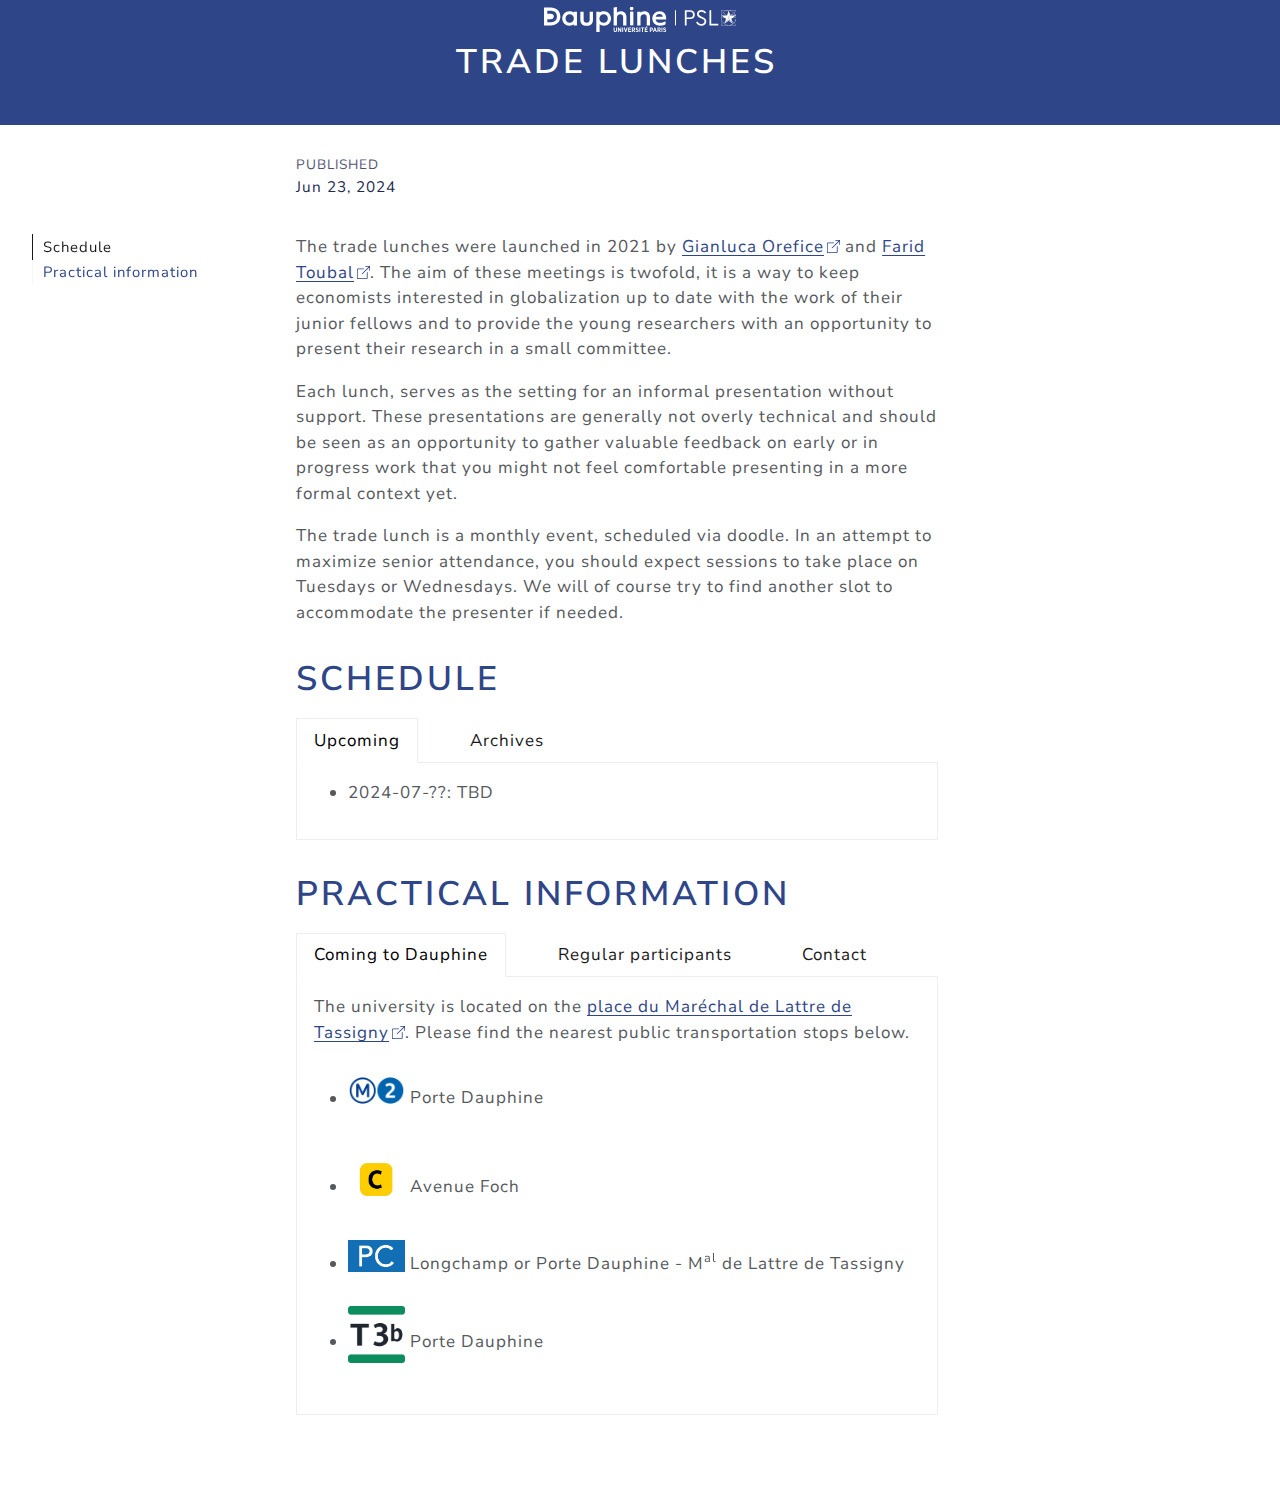
==== index.html @ a53ebeca "Built site for gh-pages" ====
<!DOCTYPE html>
<html xmlns="http://www.w3.org/1999/xhtml" lang="en" xml:lang="en"><head>

<meta charset="utf-8">
<meta name="generator" content="quarto-1.4.550">

<meta name="viewport" content="width=device-width, initial-scale=1.0, user-scalable=yes">


<title>Trade Lunches</title>
<style>
code{white-space: pre-wrap;}
span.smallcaps{font-variant: small-caps;}
div.columns{display: flex; gap: min(4vw, 1.5em);}
div.column{flex: auto; overflow-x: auto;}
div.hanging-indent{margin-left: 1.5em; text-indent: -1.5em;}
ul.task-list{list-style: none;}
ul.task-list li input[type="checkbox"] {
width: 0.8em;
margin: 0 0.8em 0.2em -1em;  vertical-align: middle;
}
</style>


<script>/*!
 * clipboard.js v2.0.11
 * https://clipboardjs.com/
 *
 * Licensed MIT © Zeno Rocha
 */
!function(t,e){"object"==typeof exports&&"object"==typeof module?module.exports=e():"function"==typeof define&&define.amd?define([],e):"object"==typeof exports?exports.ClipboardJS=e():t.ClipboardJS=e()}(this,function(){return n={686:function(t,e,n){"use strict";n.d(e,{default:function(){return b}});var e=n(279),i=n.n(e),e=n(370),u=n.n(e),e=n(817),r=n.n(e);function c(t){try{return document.execCommand(t)}catch(t){return}}var a=function(t){t=r()(t);return c("cut"),t};function o(t,e){var n,o,t=(n=t,o="rtl"===document.documentElement.getAttribute("dir"),(t=document.createElement("textarea")).style.fontSize="12pt",t.style.border="0",t.style.padding="0",t.style.margin="0",t.style.position="absolute",t.style[o?"right":"left"]="-9999px",o=window.pageYOffset||document.documentElement.scrollTop,t.style.top="".concat(o,"px"),t.setAttribute("readonly",""),t.value=n,t);return e.container.appendChild(t),e=r()(t),c("copy"),t.remove(),e}var f=function(t){var e=1<arguments.length&&void 0!==arguments[1]?arguments[1]:{container:document.body},n="";return"string"==typeof t?n=o(t,e):t instanceof HTMLInputElement&&!["text","search","url","tel","password"].includes(null==t?void 0:t.type)?n=o(t.value,e):(n=r()(t),c("copy")),n};function l(t){return(l="function"==typeof Symbol&&"symbol"==typeof Symbol.iterator?function(t){return typeof t}:function(t){return t&&"function"==typeof Symbol&&t.constructor===Symbol&&t!==Symbol.prototype?"symbol":typeof t})(t)}var s=function(){var t=0<arguments.length&&void 0!==arguments[0]?arguments[0]:{},e=t.action,n=void 0===e?"copy":e,o=t.container,e=t.target,t=t.text;if("copy"!==n&&"cut"!==n)throw new Error('Invalid "action" value, use either "copy" or "cut"');if(void 0!==e){if(!e||"object"!==l(e)||1!==e.nodeType)throw new Error('Invalid "target" value, use a valid Element');if("copy"===n&&e.hasAttribute("disabled"))throw new Error('Invalid "target" attribute. Please use "readonly" instead of "disabled" attribute');if("cut"===n&&(e.hasAttribute("readonly")||e.hasAttribute("disabled")))throw new Error('Invalid "target" attribute. You can\'t cut text from elements with "readonly" or "disabled" attributes')}return t?f(t,{container:o}):e?"cut"===n?a(e):f(e,{container:o}):void 0};function p(t){return(p="function"==typeof Symbol&&"symbol"==typeof Symbol.iterator?function(t){return typeof t}:function(t){return t&&"function"==typeof Symbol&&t.constructor===Symbol&&t!==Symbol.prototype?"symbol":typeof t})(t)}function d(t,e){for(var n=0;n<e.length;n++){var o=e[n];o.enumerable=o.enumerable||!1,o.configurable=!0,"value"in o&&(o.writable=!0),Object.defineProperty(t,o.key,o)}}function y(t,e){return(y=Object.setPrototypeOf||function(t,e){return t.__proto__=e,t})(t,e)}function h(n){var o=function(){if("undefined"==typeof Reflect||!Reflect.construct)return!1;if(Reflect.construct.sham)return!1;if("function"==typeof Proxy)return!0;try{return Date.prototype.toString.call(Reflect.construct(Date,[],function(){})),!0}catch(t){return!1}}();return function(){var t,e=v(n);return t=o?(t=v(this).constructor,Reflect.construct(e,arguments,t)):e.apply(this,arguments),e=this,!(t=t)||"object"!==p(t)&&"function"!=typeof t?function(t){if(void 0!==t)return t;throw new ReferenceError("this hasn't been initialised - super() hasn't been called")}(e):t}}function v(t){return(v=Object.setPrototypeOf?Object.getPrototypeOf:function(t){return t.__proto__||Object.getPrototypeOf(t)})(t)}function m(t,e){t="data-clipboard-".concat(t);if(e.hasAttribute(t))return e.getAttribute(t)}var b=function(){!function(t,e){if("function"!=typeof e&&null!==e)throw new TypeError("Super expression must either be null or a function");t.prototype=Object.create(e&&e.prototype,{constructor:{value:t,writable:!0,configurable:!0}}),e&&y(t,e)}(r,i());var t,e,n,o=h(r);function r(t,e){var n;return function(t){if(!(t instanceof r))throw new TypeError("Cannot call a class as a function")}(this),(n=o.call(this)).resolveOptions(e),n.listenClick(t),n}return t=r,n=[{key:"copy",value:function(t){var e=1<arguments.length&&void 0!==arguments[1]?arguments[1]:{container:document.body};return f(t,e)}},{key:"cut",value:function(t){return a(t)}},{key:"isSupported",value:function(){var t=0<arguments.length&&void 0!==arguments[0]?arguments[0]:["copy","cut"],t="string"==typeof t?[t]:t,e=!!document.queryCommandSupported;return t.forEach(function(t){e=e&&!!document.queryCommandSupported(t)}),e}}],(e=[{key:"resolveOptions",value:function(){var t=0<arguments.length&&void 0!==arguments[0]?arguments[0]:{};this.action="function"==typeof t.action?t.action:this.defaultAction,this.target="function"==typeof t.target?t.target:this.defaultTarget,this.text="function"==typeof t.text?t.text:this.defaultText,this.container="object"===p(t.container)?t.container:document.body}},{key:"listenClick",value:function(t){var e=this;this.listener=u()(t,"click",function(t){return e.onClick(t)})}},{key:"onClick",value:function(t){var e=t.delegateTarget||t.currentTarget,n=this.action(e)||"copy",t=s({action:n,container:this.container,target:this.target(e),text:this.text(e)});this.emit(t?"success":"error",{action:n,text:t,trigger:e,clearSelection:function(){e&&e.focus(),window.getSelection().removeAllRanges()}})}},{key:"defaultAction",value:function(t){return m("action",t)}},{key:"defaultTarget",value:function(t){t=m("target",t);if(t)return document.querySelector(t)}},{key:"defaultText",value:function(t){return m("text",t)}},{key:"destroy",value:function(){this.listener.destroy()}}])&&d(t.prototype,e),n&&d(t,n),r}()},828:function(t){var e;"undefined"==typeof Element||Element.prototype.matches||((e=Element.prototype).matches=e.matchesSelector||e.mozMatchesSelector||e.msMatchesSelector||e.oMatchesSelector||e.webkitMatchesSelector),t.exports=function(t,e){for(;t&&9!==t.nodeType;){if("function"==typeof t.matches&&t.matches(e))return t;t=t.parentNode}}},438:function(t,e,n){var u=n(828);function i(t,e,n,o,r){var i=function(e,n,t,o){return function(t){t.delegateTarget=u(t.target,n),t.delegateTarget&&o.call(e,t)}}.apply(this,arguments);return t.addEventListener(n,i,r),{destroy:function(){t.removeEventListener(n,i,r)}}}t.exports=function(t,e,n,o,r){return"function"==typeof t.addEventListener?i.apply(null,arguments):"function"==typeof n?i.bind(null,document).apply(null,arguments):("string"==typeof t&&(t=document.querySelectorAll(t)),Array.prototype.map.call(t,function(t){return i(t,e,n,o,r)}))}},879:function(t,n){n.node=function(t){return void 0!==t&&t instanceof HTMLElement&&1===t.nodeType},n.nodeList=function(t){var e=Object.prototype.toString.call(t);return void 0!==t&&("[object NodeList]"===e||"[object HTMLCollection]"===e)&&"length"in t&&(0===t.length||n.node(t[0]))},n.string=function(t){return"string"==typeof t||t instanceof String},n.fn=function(t){return"[object Function]"===Object.prototype.toString.call(t)}},370:function(t,e,n){var f=n(879),l=n(438);t.exports=function(t,e,n){if(!t&&!e&&!n)throw new Error("Missing required arguments");if(!f.string(e))throw new TypeError("Second argument must be a String");if(!f.fn(n))throw new TypeError("Third argument must be a Function");if(f.node(t))return c=e,a=n,(u=t).addEventListener(c,a),{destroy:function(){u.removeEventListener(c,a)}};if(f.nodeList(t))return o=t,r=e,i=n,Array.prototype.forEach.call(o,function(t){t.addEventListener(r,i)}),{destroy:function(){Array.prototype.forEach.call(o,function(t){t.removeEventListener(r,i)})}};if(f.string(t))return t=t,e=e,n=n,l(document.body,t,e,n);throw new TypeError("First argument must be a String, HTMLElement, HTMLCollection, or NodeList");var o,r,i,u,c,a}},817:function(t){t.exports=function(t){var e,n="SELECT"===t.nodeName?(t.focus(),t.value):"INPUT"===t.nodeName||"TEXTAREA"===t.nodeName?((e=t.hasAttribute("readonly"))||t.setAttribute("readonly",""),t.select(),t.setSelectionRange(0,t.value.length),e||t.removeAttribute("readonly"),t.value):(t.hasAttribute("contenteditable")&&t.focus(),n=window.getSelection(),(e=document.createRange()).selectNodeContents(t),n.removeAllRanges(),n.addRange(e),n.toString());return n}},279:function(t){function e(){}e.prototype={on:function(t,e,n){var o=this.e||(this.e={});return(o[t]||(o[t]=[])).push({fn:e,ctx:n}),this},once:function(t,e,n){var o=this;function r(){o.off(t,r),e.apply(n,arguments)}return r._=e,this.on(t,r,n)},emit:function(t){for(var e=[].slice.call(arguments,1),n=((this.e||(this.e={}))[t]||[]).slice(),o=0,r=n.length;o<r;o++)n[o].fn.apply(n[o].ctx,e);return this},off:function(t,e){var n=this.e||(this.e={}),o=n[t],r=[];if(o&&e)for(var i=0,u=o.length;i<u;i++)o[i].fn!==e&&o[i].fn._!==e&&r.push(o[i]);return r.length?n[t]=r:delete n[t],this}},t.exports=e,t.exports.TinyEmitter=e}},r={},o.n=function(t){var e=t&&t.__esModule?function(){return t.default}:function(){return t};return o.d(e,{a:e}),e},o.d=function(t,e){for(var n in e)o.o(e,n)&&!o.o(t,n)&&Object.defineProperty(t,n,{enumerable:!0,get:e[n]})},o.o=function(t,e){return Object.prototype.hasOwnProperty.call(t,e)},o(686).default;function o(t){if(r[t])return r[t].exports;var e=r[t]={exports:{}};return n[t](e,e.exports,o),e.exports}var n,r});</script>
<script>const sectionChanged = new CustomEvent("quarto-sectionChanged", {
  detail: {},
  bubbles: true,
  cancelable: false,
  composed: false,
});

const layoutMarginEls = () => {
  // Find any conflicting margin elements and add margins to the
  // top to prevent overlap
  const marginChildren = window.document.querySelectorAll(
    ".column-margin.column-container > *, .margin-caption, .aside"
  );

  let lastBottom = 0;
  for (const marginChild of marginChildren) {
    if (marginChild.offsetParent !== null) {
      // clear the top margin so we recompute it
      marginChild.style.marginTop = null;
      const top = marginChild.getBoundingClientRect().top + window.scrollY;
      if (top < lastBottom) {
        const marginChildStyle = window.getComputedStyle(marginChild);
        const marginBottom = parseFloat(marginChildStyle["marginBottom"]);
        const margin = lastBottom - top + marginBottom;
        marginChild.style.marginTop = `${margin}px`;
      }
      const styles = window.getComputedStyle(marginChild);
      const marginTop = parseFloat(styles["marginTop"]);
      lastBottom = top + marginChild.getBoundingClientRect().height + marginTop;
    }
  }
};

window.document.addEventListener("DOMContentLoaded", function (_event) {
  // Recompute the position of margin elements anytime the body size changes
  if (window.ResizeObserver) {
    const resizeObserver = new window.ResizeObserver(
      throttle(() => {
        layoutMarginEls();
        if (
          window.document.body.getBoundingClientRect().width < 990 &&
          isReaderMode()
        ) {
          quartoToggleReader();
        }
      }, 50)
    );
    resizeObserver.observe(window.document.body);
  }

  const tocEl = window.document.querySelector('nav.toc-active[role="doc-toc"]');
  const sidebarEl = window.document.getElementById("quarto-sidebar");
  const leftTocEl = window.document.getElementById("quarto-sidebar-toc-left");
  const marginSidebarEl = window.document.getElementById(
    "quarto-margin-sidebar"
  );
  // function to determine whether the element has a previous sibling that is active
  const prevSiblingIsActiveLink = (el) => {
    const sibling = el.previousElementSibling;
    if (sibling && sibling.tagName === "A") {
      return sibling.classList.contains("active");
    } else {
      return false;
    }
  };

  // fire slideEnter for bootstrap tab activations (for htmlwidget resize behavior)
  function fireSlideEnter(e) {
    const event = window.document.createEvent("Event");
    event.initEvent("slideenter", true, true);
    window.document.dispatchEvent(event);
  }
  const tabs = window.document.querySelectorAll('a[data-bs-toggle="tab"]');
  tabs.forEach((tab) => {
    tab.addEventListener("shown.bs.tab", fireSlideEnter);
  });

  // fire slideEnter for tabby tab activations (for htmlwidget resize behavior)
  document.addEventListener("tabby", fireSlideEnter, false);

  // Track scrolling and mark TOC links as active
  // get table of contents and sidebar (bail if we don't have at least one)
  const tocLinks = tocEl
    ? [...tocEl.querySelectorAll("a[data-scroll-target]")]
    : [];
  const makeActive = (link) => tocLinks[link].classList.add("active");
  const removeActive = (link) => tocLinks[link].classList.remove("active");
  const removeAllActive = () =>
    [...Array(tocLinks.length).keys()].forEach((link) => removeActive(link));

  // activate the anchor for a section associated with this TOC entry
  tocLinks.forEach((link) => {
    link.addEventListener("click", () => {
      if (link.href.indexOf("#") !== -1) {
        const anchor = link.href.split("#")[1];
        const heading = window.document.querySelector(
          `[data-anchor-id=${anchor}]`
        );
        if (heading) {
          // Add the class
          heading.classList.add("reveal-anchorjs-link");

          // function to show the anchor
          const handleMouseout = () => {
            heading.classList.remove("reveal-anchorjs-link");
            heading.removeEventListener("mouseout", handleMouseout);
          };

          // add a function to clear the anchor when the user mouses out of it
          heading.addEventListener("mouseout", handleMouseout);
        }
      }
    });
  });

  const sections = tocLinks.map((link) => {
    const target = link.getAttribute("data-scroll-target");
    if (target.startsWith("#")) {
      return window.document.getElementById(decodeURI(`${target.slice(1)}`));
    } else {
      return window.document.querySelector(decodeURI(`${target}`));
    }
  });

  const sectionMargin = 200;
  let currentActive = 0;
  // track whether we've initialized state the first time
  let init = false;

  const updateActiveLink = () => {
    // The index from bottom to top (e.g. reversed list)
    let sectionIndex = -1;
    if (
      window.innerHeight + window.pageYOffset >=
      window.document.body.offsetHeight
    ) {
      sectionIndex = 0;
    } else {
      sectionIndex = [...sections].reverse().findIndex((section) => {
        if (section) {
          return window.pageYOffset >= section.offsetTop - sectionMargin;
        } else {
          return false;
        }
      });
    }
    if (sectionIndex > -1) {
      const current = sections.length - sectionIndex - 1;
      if (current !== currentActive) {
        removeAllActive();
        currentActive = current;
        makeActive(current);
        if (init) {
          window.dispatchEvent(sectionChanged);
        }
        init = true;
      }
    }
  };

  const inHiddenRegion = (top, bottom, hiddenRegions) => {
    for (const region of hiddenRegions) {
      if (top <= region.bottom && bottom >= region.top) {
        return true;
      }
    }
    return false;
  };

  const categorySelector = "header.quarto-title-block .quarto-category";
  const activateCategories = (href) => {
    // Find any categories
    // Surround them with a link pointing back to:
    // #category=Authoring
    try {
      const categoryEls = window.document.querySelectorAll(categorySelector);
      for (const categoryEl of categoryEls) {
        const categoryText = categoryEl.textContent;
        if (categoryText) {
          const link = `${href}#category=${encodeURIComponent(categoryText)}`;
          const linkEl = window.document.createElement("a");
          linkEl.setAttribute("href", link);
          for (const child of categoryEl.childNodes) {
            linkEl.append(child);
          }
          categoryEl.appendChild(linkEl);
        }
      }
    } catch {
      // Ignore errors
    }
  };
  function hasTitleCategories() {
    return window.document.querySelector(categorySelector) !== null;
  }

  function offsetRelativeUrl(url) {
    const offset = getMeta("quarto:offset");
    return offset ? offset + url : url;
  }

  function offsetAbsoluteUrl(url) {
    const offset = getMeta("quarto:offset");
    const baseUrl = new URL(offset, window.location);

    const projRelativeUrl = url.replace(baseUrl, "");
    if (projRelativeUrl.startsWith("/")) {
      return projRelativeUrl;
    } else {
      return "/" + projRelativeUrl;
    }
  }

  // read a meta tag value
  function getMeta(metaName) {
    const metas = window.document.getElementsByTagName("meta");
    for (let i = 0; i < metas.length; i++) {
      if (metas[i].getAttribute("name") === metaName) {
        return metas[i].getAttribute("content");
      }
    }
    return "";
  }

  async function findAndActivateCategories() {
    const currentPagePath = offsetAbsoluteUrl(window.location.href);
    const response = await fetch(offsetRelativeUrl("listings.json"));
    if (response.status == 200) {
      return response.json().then(function (listingPaths) {
        const listingHrefs = [];
        for (const listingPath of listingPaths) {
          const pathWithoutLeadingSlash = listingPath.listing.substring(1);
          for (const item of listingPath.items) {
            if (
              item === currentPagePath ||
              item === currentPagePath + "index.html"
            ) {
              // Resolve this path against the offset to be sure
              // we already are using the correct path to the listing
              // (this adjusts the listing urls to be rooted against
              // whatever root the page is actually running against)
              const relative = offsetRelativeUrl(pathWithoutLeadingSlash);
              const baseUrl = window.location;
              const resolvedPath = new URL(relative, baseUrl);
              listingHrefs.push(resolvedPath.pathname);
              break;
            }
          }
        }

        // Look up the tree for a nearby linting and use that if we find one
        const nearestListing = findNearestParentListing(
          offsetAbsoluteUrl(window.location.pathname),
          listingHrefs
        );
        if (nearestListing) {
          activateCategories(nearestListing);
        } else {
          // See if the referrer is a listing page for this item
          const referredRelativePath = offsetAbsoluteUrl(document.referrer);
          const referrerListing = listingHrefs.find((listingHref) => {
            const isListingReferrer =
              listingHref === referredRelativePath ||
              listingHref === referredRelativePath + "index.html";
            return isListingReferrer;
          });

          if (referrerListing) {
            // Try to use the referrer if possible
            activateCategories(referrerListing);
          } else if (listingHrefs.length > 0) {
            // Otherwise, just fall back to the first listing
            activateCategories(listingHrefs[0]);
          }
        }
      });
    }
  }
  if (hasTitleCategories()) {
    findAndActivateCategories();
  }

  const findNearestParentListing = (href, listingHrefs) => {
    if (!href || !listingHrefs) {
      return undefined;
    }
    // Look up the tree for a nearby linting and use that if we find one
    const relativeParts = href.substring(1).split("/");
    while (relativeParts.length > 0) {
      const path = relativeParts.join("/");
      for (const listingHref of listingHrefs) {
        if (listingHref.startsWith(path)) {
          return listingHref;
        }
      }
      relativeParts.pop();
    }

    return undefined;
  };

  const manageSidebarVisiblity = (el, placeholderDescriptor) => {
    let isVisible = true;
    let elRect;

    return (hiddenRegions) => {
      if (el === null) {
        return;
      }

      // Find the last element of the TOC
      const lastChildEl = el.lastElementChild;

      if (lastChildEl) {
        // Converts the sidebar to a menu
        const convertToMenu = () => {
          for (const child of el.children) {
            child.style.opacity = 0;
            child.style.overflow = "hidden";
          }

          nexttick(() => {
            const toggleContainer = window.document.createElement("div");
            toggleContainer.style.width = "100%";
            toggleContainer.classList.add("zindex-over-content");
            toggleContainer.classList.add("quarto-sidebar-toggle");
            toggleContainer.classList.add("headroom-target"); // Marks this to be managed by headeroom
            toggleContainer.id = placeholderDescriptor.id;
            toggleContainer.style.position = "fixed";

            const toggleIcon = window.document.createElement("i");
            toggleIcon.classList.add("quarto-sidebar-toggle-icon");
            toggleIcon.classList.add("bi");
            toggleIcon.classList.add("bi-caret-down-fill");

            const toggleTitle = window.document.createElement("div");
            const titleEl = window.document.body.querySelector(
              placeholderDescriptor.titleSelector
            );
            if (titleEl) {
              toggleTitle.append(
                titleEl.textContent || titleEl.innerText,
                toggleIcon
              );
            }
            toggleTitle.classList.add("zindex-over-content");
            toggleTitle.classList.add("quarto-sidebar-toggle-title");
            toggleContainer.append(toggleTitle);

            const toggleContents = window.document.createElement("div");
            toggleContents.classList = el.classList;
            toggleContents.classList.add("zindex-over-content");
            toggleContents.classList.add("quarto-sidebar-toggle-contents");
            for (const child of el.children) {
              if (child.id === "toc-title") {
                continue;
              }

              const clone = child.cloneNode(true);
              clone.style.opacity = 1;
              clone.style.display = null;
              toggleContents.append(clone);
            }
            toggleContents.style.height = "0px";
            const positionToggle = () => {
              // position the element (top left of parent, same width as parent)
              if (!elRect) {
                elRect = el.getBoundingClientRect();
              }
              toggleContainer.style.left = `${elRect.left}px`;
              toggleContainer.style.top = `${elRect.top}px`;
              toggleContainer.style.width = `${elRect.width}px`;
            };
            positionToggle();

            toggleContainer.append(toggleContents);
            el.parentElement.prepend(toggleContainer);

            // Process clicks
            let tocShowing = false;
            // Allow the caller to control whether this is dismissed
            // when it is clicked (e.g. sidebar navigation supports
            // opening and closing the nav tree, so don't dismiss on click)
            const clickEl = placeholderDescriptor.dismissOnClick
              ? toggleContainer
              : toggleTitle;

            const closeToggle = () => {
              if (tocShowing) {
                toggleContainer.classList.remove("expanded");
                toggleContents.style.height = "0px";
                tocShowing = false;
              }
            };

            // Get rid of any expanded toggle if the user scrolls
            window.document.addEventListener(
              "scroll",
              throttle(() => {
                closeToggle();
              }, 50)
            );

            // Handle positioning of the toggle
            window.addEventListener(
              "resize",
              throttle(() => {
                elRect = undefined;
                positionToggle();
              }, 50)
            );

            window.addEventListener("quarto-hrChanged", () => {
              elRect = undefined;
            });

            // Process the click
            clickEl.onclick = () => {
              if (!tocShowing) {
                toggleContainer.classList.add("expanded");
                toggleContents.style.height = null;
                tocShowing = true;
              } else {
                closeToggle();
              }
            };
          });
        };

        // Converts a sidebar from a menu back to a sidebar
        const convertToSidebar = () => {
          for (const child of el.children) {
            child.style.opacity = 1;
            child.style.overflow = null;
          }

          const placeholderEl = window.document.getElementById(
            placeholderDescriptor.id
          );
          if (placeholderEl) {
            placeholderEl.remove();
          }

          el.classList.remove("rollup");
        };

        if (isReaderMode()) {
          convertToMenu();
          isVisible = false;
        } else {
          // Find the top and bottom o the element that is being managed
          const elTop = el.offsetTop;
          const elBottom =
            elTop + lastChildEl.offsetTop + lastChildEl.offsetHeight;

          if (!isVisible) {
            // If the element is current not visible reveal if there are
            // no conflicts with overlay regions
            if (!inHiddenRegion(elTop, elBottom, hiddenRegions)) {
              convertToSidebar();
              isVisible = true;
            }
          } else {
            // If the element is visible, hide it if it conflicts with overlay regions
            // and insert a placeholder toggle (or if we're in reader mode)
            if (inHiddenRegion(elTop, elBottom, hiddenRegions)) {
              convertToMenu();
              isVisible = false;
            }
          }
        }
      }
    };
  };

  const tabEls = document.querySelectorAll('a[data-bs-toggle="tab"]');
  for (const tabEl of tabEls) {
    const id = tabEl.getAttribute("data-bs-target");
    if (id) {
      const columnEl = document.querySelector(
        `${id} .column-margin, .tabset-margin-content`
      );
      if (columnEl)
        tabEl.addEventListener("shown.bs.tab", function (event) {
          const el = event.srcElement;
          if (el) {
            const visibleCls = `${el.id}-margin-content`;
            // walk up until we find a parent tabset
            let panelTabsetEl = el.parentElement;
            while (panelTabsetEl) {
              if (panelTabsetEl.classList.contains("panel-tabset")) {
                break;
              }
              panelTabsetEl = panelTabsetEl.parentElement;
            }

            if (panelTabsetEl) {
              const prevSib = panelTabsetEl.previousElementSibling;
              if (
                prevSib &&
                prevSib.classList.contains("tabset-margin-container")
              ) {
                const childNodes = prevSib.querySelectorAll(
                  ".tabset-margin-content"
                );
                for (const childEl of childNodes) {
                  if (childEl.classList.contains(visibleCls)) {
                    childEl.classList.remove("collapse");
                  } else {
                    childEl.classList.add("collapse");
                  }
                }
              }
            }
          }

          layoutMarginEls();
        });
    }
  }

  // Manage the visibility of the toc and the sidebar
  const marginScrollVisibility = manageSidebarVisiblity(marginSidebarEl, {
    id: "quarto-toc-toggle",
    titleSelector: "#toc-title",
    dismissOnClick: true,
  });
  const sidebarScrollVisiblity = manageSidebarVisiblity(sidebarEl, {
    id: "quarto-sidebarnav-toggle",
    titleSelector: ".title",
    dismissOnClick: false,
  });
  let tocLeftScrollVisibility;
  if (leftTocEl) {
    tocLeftScrollVisibility = manageSidebarVisiblity(leftTocEl, {
      id: "quarto-lefttoc-toggle",
      titleSelector: "#toc-title",
      dismissOnClick: true,
    });
  }

  // Find the first element that uses formatting in special columns
  const conflictingEls = window.document.body.querySelectorAll(
    '[class^="column-"], [class*=" column-"], aside, [class*="margin-caption"], [class*=" margin-caption"], [class*="margin-ref"], [class*=" margin-ref"]'
  );

  // Filter all the possibly conflicting elements into ones
  // the do conflict on the left or ride side
  const arrConflictingEls = Array.from(conflictingEls);
  const leftSideConflictEls = arrConflictingEls.filter((el) => {
    if (el.tagName === "ASIDE") {
      return false;
    }
    return Array.from(el.classList).find((className) => {
      return (
        className !== "column-body" &&
        className.startsWith("column-") &&
        !className.endsWith("right") &&
        !className.endsWith("container") &&
        className !== "column-margin"
      );
    });
  });
  const rightSideConflictEls = arrConflictingEls.filter((el) => {
    if (el.tagName === "ASIDE") {
      return true;
    }

    const hasMarginCaption = Array.from(el.classList).find((className) => {
      return className == "margin-caption";
    });
    if (hasMarginCaption) {
      return true;
    }

    return Array.from(el.classList).find((className) => {
      return (
        className !== "column-body" &&
        !className.endsWith("container") &&
        className.startsWith("column-") &&
        !className.endsWith("left")
      );
    });
  });

  const kOverlapPaddingSize = 10;
  function toRegions(els) {
    return els.map((el) => {
      const boundRect = el.getBoundingClientRect();
      const top =
        boundRect.top +
        document.documentElement.scrollTop -
        kOverlapPaddingSize;
      return {
        top,
        bottom: top + el.scrollHeight + 2 * kOverlapPaddingSize,
      };
    });
  }

  let hasObserved = false;
  const visibleItemObserver = (els) => {
    let visibleElements = [...els];
    const intersectionObserver = new IntersectionObserver(
      (entries, _observer) => {
        entries.forEach((entry) => {
          if (entry.isIntersecting) {
            if (visibleElements.indexOf(entry.target) === -1) {
              visibleElements.push(entry.target);
            }
          } else {
            visibleElements = visibleElements.filter((visibleEntry) => {
              return visibleEntry !== entry;
            });
          }
        });

        if (!hasObserved) {
          hideOverlappedSidebars();
        }
        hasObserved = true;
      },
      {}
    );
    els.forEach((el) => {
      intersectionObserver.observe(el);
    });

    return {
      getVisibleEntries: () => {
        return visibleElements;
      },
    };
  };

  const rightElementObserver = visibleItemObserver(rightSideConflictEls);
  const leftElementObserver = visibleItemObserver(leftSideConflictEls);

  const hideOverlappedSidebars = () => {
    marginScrollVisibility(toRegions(rightElementObserver.getVisibleEntries()));
    sidebarScrollVisiblity(toRegions(leftElementObserver.getVisibleEntries()));
    if (tocLeftScrollVisibility) {
      tocLeftScrollVisibility(
        toRegions(leftElementObserver.getVisibleEntries())
      );
    }
  };

  window.quartoToggleReader = () => {
    // Applies a slow class (or removes it)
    // to update the transition speed
    const slowTransition = (slow) => {
      const manageTransition = (id, slow) => {
        const el = document.getElementById(id);
        if (el) {
          if (slow) {
            el.classList.add("slow");
          } else {
            el.classList.remove("slow");
          }
        }
      };

      manageTransition("TOC", slow);
      manageTransition("quarto-sidebar", slow);
    };
    const readerMode = !isReaderMode();
    setReaderModeValue(readerMode);

    // If we're entering reader mode, slow the transition
    if (readerMode) {
      slowTransition(readerMode);
    }
    highlightReaderToggle(readerMode);
    hideOverlappedSidebars();

    // If we're exiting reader mode, restore the non-slow transition
    if (!readerMode) {
      slowTransition(!readerMode);
    }
  };

  const highlightReaderToggle = (readerMode) => {
    const els = document.querySelectorAll(".quarto-reader-toggle");
    if (els) {
      els.forEach((el) => {
        if (readerMode) {
          el.classList.add("reader");
        } else {
          el.classList.remove("reader");
        }
      });
    }
  };

  const setReaderModeValue = (val) => {
    if (window.location.protocol !== "file:") {
      window.localStorage.setItem("quarto-reader-mode", val);
    } else {
      localReaderMode = val;
    }
  };

  const isReaderMode = () => {
    if (window.location.protocol !== "file:") {
      return window.localStorage.getItem("quarto-reader-mode") === "true";
    } else {
      return localReaderMode;
    }
  };
  let localReaderMode = null;

  const tocOpenDepthStr = tocEl?.getAttribute("data-toc-expanded");
  const tocOpenDepth = tocOpenDepthStr ? Number(tocOpenDepthStr) : 1;

  // Walk the TOC and collapse/expand nodes
  // Nodes are expanded if:
  // - they are top level
  // - they have children that are 'active' links
  // - they are directly below an link that is 'active'
  const walk = (el, depth) => {
    // Tick depth when we enter a UL
    if (el.tagName === "UL") {
      depth = depth + 1;
    }

    // It this is active link
    let isActiveNode = false;
    if (el.tagName === "A" && el.classList.contains("active")) {
      isActiveNode = true;
    }

    // See if there is an active child to this element
    let hasActiveChild = false;
    for (child of el.children) {
      hasActiveChild = walk(child, depth) || hasActiveChild;
    }

    // Process the collapse state if this is an UL
    if (el.tagName === "UL") {
      if (tocOpenDepth === -1 && depth > 1) {
        el.classList.add("collapse");
      } else if (
        depth <= tocOpenDepth ||
        hasActiveChild ||
        prevSiblingIsActiveLink(el)
      ) {
        el.classList.remove("collapse");
      } else {
        el.classList.add("collapse");
      }

      // untick depth when we leave a UL
      depth = depth - 1;
    }
    return hasActiveChild || isActiveNode;
  };

  // walk the TOC and expand / collapse any items that should be shown

  if (tocEl) {
    walk(tocEl, 0);
    updateActiveLink();
  }

  // Throttle the scroll event and walk peridiocally
  window.document.addEventListener(
    "scroll",
    throttle(() => {
      if (tocEl) {
        updateActiveLink();
        walk(tocEl, 0);
      }
      if (!isReaderMode()) {
        hideOverlappedSidebars();
      }
    }, 5)
  );
  window.addEventListener(
    "resize",
    throttle(() => {
      if (!isReaderMode()) {
        hideOverlappedSidebars();
      }
    }, 10)
  );
  hideOverlappedSidebars();
  highlightReaderToggle(isReaderMode());
});

// grouped tabsets
window.addEventListener("pageshow", (_event) => {
  function getTabSettings() {
    const data = localStorage.getItem("quarto-persistent-tabsets-data");
    if (!data) {
      localStorage.setItem("quarto-persistent-tabsets-data", "{}");
      return {};
    }
    if (data) {
      return JSON.parse(data);
    }
  }

  function setTabSettings(data) {
    localStorage.setItem(
      "quarto-persistent-tabsets-data",
      JSON.stringify(data)
    );
  }

  function setTabState(groupName, groupValue) {
    const data = getTabSettings();
    data[groupName] = groupValue;
    setTabSettings(data);
  }

  function toggleTab(tab, active) {
    const tabPanelId = tab.getAttribute("aria-controls");
    const tabPanel = document.getElementById(tabPanelId);
    if (active) {
      tab.classList.add("active");
      tabPanel.classList.add("active");
    } else {
      tab.classList.remove("active");
      tabPanel.classList.remove("active");
    }
  }

  function toggleAll(selectedGroup, selectorsToSync) {
    for (const [thisGroup, tabs] of Object.entries(selectorsToSync)) {
      const active = selectedGroup === thisGroup;
      for (const tab of tabs) {
        toggleTab(tab, active);
      }
    }
  }

  function findSelectorsToSyncByLanguage() {
    const result = {};
    const tabs = Array.from(
      document.querySelectorAll(`div[data-group] a[id^='tabset-']`)
    );
    for (const item of tabs) {
      const div = item.parentElement.parentElement.parentElement;
      const group = div.getAttribute("data-group");
      if (!result[group]) {
        result[group] = {};
      }
      const selectorsToSync = result[group];
      const value = item.innerHTML;
      if (!selectorsToSync[value]) {
        selectorsToSync[value] = [];
      }
      selectorsToSync[value].push(item);
    }
    return result;
  }

  function setupSelectorSync() {
    const selectorsToSync = findSelectorsToSyncByLanguage();
    Object.entries(selectorsToSync).forEach(([group, tabSetsByValue]) => {
      Object.entries(tabSetsByValue).forEach(([value, items]) => {
        items.forEach((item) => {
          item.addEventListener("click", (_event) => {
            setTabState(group, value);
            toggleAll(value, selectorsToSync[group]);
          });
        });
      });
    });
    return selectorsToSync;
  }

  const selectorsToSync = setupSelectorSync();
  for (const [group, selectedName] of Object.entries(getTabSettings())) {
    const selectors = selectorsToSync[group];
    // it's possible that stale state gives us empty selections, so we explicitly check here.
    if (selectors) {
      toggleAll(selectedName, selectors);
    }
  }
});

function throttle(func, wait) {
  let waiting = false;
  return function () {
    if (!waiting) {
      func.apply(this, arguments);
      waiting = true;
      setTimeout(function () {
        waiting = false;
      }, wait);
    }
  };
}

function nexttick(func) {
  return setTimeout(func, 0);
}
</script>
<script>/**
 * @popperjs/core v2.11.7 - MIT License
 */

!function(e,t){"object"==typeof exports&&"undefined"!=typeof module?t(exports):"function"==typeof define&&define.amd?define(["exports"],t):t((e="undefined"!=typeof globalThis?globalThis:e||self).Popper={})}(this,(function(e){"use strict";function t(e){if(null==e)return window;if("[object Window]"!==e.toString()){var t=e.ownerDocument;return t&&t.defaultView||window}return e}function n(e){return e instanceof t(e).Element||e instanceof Element}function r(e){return e instanceof t(e).HTMLElement||e instanceof HTMLElement}function o(e){return"undefined"!=typeof ShadowRoot&&(e instanceof t(e).ShadowRoot||e instanceof ShadowRoot)}var i=Math.max,a=Math.min,s=Math.round;function f(){var e=navigator.userAgentData;return null!=e&&e.brands&&Array.isArray(e.brands)?e.brands.map((function(e){return e.brand+"/"+e.version})).join(" "):navigator.userAgent}function c(){return!/^((?!chrome|android).)*safari/i.test(f())}function p(e,o,i){void 0===o&&(o=!1),void 0===i&&(i=!1);var a=e.getBoundingClientRect(),f=1,p=1;o&&r(e)&&(f=e.offsetWidth>0&&s(a.width)/e.offsetWidth||1,p=e.offsetHeight>0&&s(a.height)/e.offsetHeight||1);var u=(n(e)?t(e):window).visualViewport,l=!c()&&i,d=(a.left+(l&&u?u.offsetLeft:0))/f,h=(a.top+(l&&u?u.offsetTop:0))/p,m=a.width/f,v=a.height/p;return{width:m,height:v,top:h,right:d+m,bottom:h+v,left:d,x:d,y:h}}function u(e){var n=t(e);return{scrollLeft:n.pageXOffset,scrollTop:n.pageYOffset}}function l(e){return e?(e.nodeName||"").toLowerCase():null}function d(e){return((n(e)?e.ownerDocument:e.document)||window.document).documentElement}function h(e){return p(d(e)).left+u(e).scrollLeft}function m(e){return t(e).getComputedStyle(e)}function v(e){var t=m(e),n=t.overflow,r=t.overflowX,o=t.overflowY;return/auto|scroll|overlay|hidden/.test(n+o+r)}function y(e,n,o){void 0===o&&(o=!1);var i,a,f=r(n),c=r(n)&&function(e){var t=e.getBoundingClientRect(),n=s(t.width)/e.offsetWidth||1,r=s(t.height)/e.offsetHeight||1;return 1!==n||1!==r}(n),m=d(n),y=p(e,c,o),g={scrollLeft:0,scrollTop:0},b={x:0,y:0};return(f||!f&&!o)&&(("body"!==l(n)||v(m))&&(g=(i=n)!==t(i)&&r(i)?{scrollLeft:(a=i).scrollLeft,scrollTop:a.scrollTop}:u(i)),r(n)?((b=p(n,!0)).x+=n.clientLeft,b.y+=n.clientTop):m&&(b.x=h(m))),{x:y.left+g.scrollLeft-b.x,y:y.top+g.scrollTop-b.y,width:y.width,height:y.height}}function g(e){var t=p(e),n=e.offsetWidth,r=e.offsetHeight;return Math.abs(t.width-n)<=1&&(n=t.width),Math.abs(t.height-r)<=1&&(r=t.height),{x:e.offsetLeft,y:e.offsetTop,width:n,height:r}}function b(e){return"html"===l(e)?e:e.assignedSlot||e.parentNode||(o(e)?e.host:null)||d(e)}function x(e){return["html","body","#document"].indexOf(l(e))>=0?e.ownerDocument.body:r(e)&&v(e)?e:x(b(e))}function w(e,n){var r;void 0===n&&(n=[]);var o=x(e),i=o===(null==(r=e.ownerDocument)?void 0:r.body),a=t(o),s=i?[a].concat(a.visualViewport||[],v(o)?o:[]):o,f=n.concat(s);return i?f:f.concat(w(b(s)))}function O(e){return["table","td","th"].indexOf(l(e))>=0}function j(e){return r(e)&&"fixed"!==m(e).position?e.offsetParent:null}function E(e){for(var n=t(e),i=j(e);i&&O(i)&&"static"===m(i).position;)i=j(i);return i&&("html"===l(i)||"body"===l(i)&&"static"===m(i).position)?n:i||function(e){var t=/firefox/i.test(f());if(/Trident/i.test(f())&&r(e)&&"fixed"===m(e).position)return null;var n=b(e);for(o(n)&&(n=n.host);r(n)&&["html","body"].indexOf(l(n))<0;){var i=m(n);if("none"!==i.transform||"none"!==i.perspective||"paint"===i.contain||-1!==["transform","perspective"].indexOf(i.willChange)||t&&"filter"===i.willChange||t&&i.filter&&"none"!==i.filter)return n;n=n.parentNode}return null}(e)||n}var D="top",A="bottom",L="right",P="left",M="auto",k=[D,A,L,P],W="start",B="end",H="viewport",T="popper",R=k.reduce((function(e,t){return e.concat([t+"-"+W,t+"-"+B])}),[]),S=[].concat(k,[M]).reduce((function(e,t){return e.concat([t,t+"-"+W,t+"-"+B])}),[]),V=["beforeRead","read","afterRead","beforeMain","main","afterMain","beforeWrite","write","afterWrite"];function q(e){var t=new Map,n=new Set,r=[];function o(e){n.add(e.name),[].concat(e.requires||[],e.requiresIfExists||[]).forEach((function(e){if(!n.has(e)){var r=t.get(e);r&&o(r)}})),r.push(e)}return e.forEach((function(e){t.set(e.name,e)})),e.forEach((function(e){n.has(e.name)||o(e)})),r}function C(e){return e.split("-")[0]}function N(e,t){var n=t.getRootNode&&t.getRootNode();if(e.contains(t))return!0;if(n&&o(n)){var r=t;do{if(r&&e.isSameNode(r))return!0;r=r.parentNode||r.host}while(r)}return!1}function I(e){return Object.assign({},e,{left:e.x,top:e.y,right:e.x+e.width,bottom:e.y+e.height})}function _(e,r,o){return r===H?I(function(e,n){var r=t(e),o=d(e),i=r.visualViewport,a=o.clientWidth,s=o.clientHeight,f=0,p=0;if(i){a=i.width,s=i.height;var u=c();(u||!u&&"fixed"===n)&&(f=i.offsetLeft,p=i.offsetTop)}return{width:a,height:s,x:f+h(e),y:p}}(e,o)):n(r)?function(e,t){var n=p(e,!1,"fixed"===t);return n.top=n.top+e.clientTop,n.left=n.left+e.clientLeft,n.bottom=n.top+e.clientHeight,n.right=n.left+e.clientWidth,n.width=e.clientWidth,n.height=e.clientHeight,n.x=n.left,n.y=n.top,n}(r,o):I(function(e){var t,n=d(e),r=u(e),o=null==(t=e.ownerDocument)?void 0:t.body,a=i(n.scrollWidth,n.clientWidth,o?o.scrollWidth:0,o?o.clientWidth:0),s=i(n.scrollHeight,n.clientHeight,o?o.scrollHeight:0,o?o.clientHeight:0),f=-r.scrollLeft+h(e),c=-r.scrollTop;return"rtl"===m(o||n).direction&&(f+=i(n.clientWidth,o?o.clientWidth:0)-a),{width:a,height:s,x:f,y:c}}(d(e)))}function F(e,t,o,s){var f="clippingParents"===t?function(e){var t=w(b(e)),o=["absolute","fixed"].indexOf(m(e).position)>=0&&r(e)?E(e):e;return n(o)?t.filter((function(e){return n(e)&&N(e,o)&&"body"!==l(e)})):[]}(e):[].concat(t),c=[].concat(f,[o]),p=c[0],u=c.reduce((function(t,n){var r=_(e,n,s);return t.top=i(r.top,t.top),t.right=a(r.right,t.right),t.bottom=a(r.bottom,t.bottom),t.left=i(r.left,t.left),t}),_(e,p,s));return u.width=u.right-u.left,u.height=u.bottom-u.top,u.x=u.left,u.y=u.top,u}function U(e){return e.split("-")[1]}function z(e){return["top","bottom"].indexOf(e)>=0?"x":"y"}function X(e){var t,n=e.reference,r=e.element,o=e.placement,i=o?C(o):null,a=o?U(o):null,s=n.x+n.width/2-r.width/2,f=n.y+n.height/2-r.height/2;switch(i){case D:t={x:s,y:n.y-r.height};break;case A:t={x:s,y:n.y+n.height};break;case L:t={x:n.x+n.width,y:f};break;case P:t={x:n.x-r.width,y:f};break;default:t={x:n.x,y:n.y}}var c=i?z(i):null;if(null!=c){var p="y"===c?"height":"width";switch(a){case W:t[c]=t[c]-(n[p]/2-r[p]/2);break;case B:t[c]=t[c]+(n[p]/2-r[p]/2)}}return t}function Y(e){return Object.assign({},{top:0,right:0,bottom:0,left:0},e)}function G(e,t){return t.reduce((function(t,n){return t[n]=e,t}),{})}function J(e,t){void 0===t&&(t={});var r=t,o=r.placement,i=void 0===o?e.placement:o,a=r.strategy,s=void 0===a?e.strategy:a,f=r.boundary,c=void 0===f?"clippingParents":f,u=r.rootBoundary,l=void 0===u?H:u,h=r.elementContext,m=void 0===h?T:h,v=r.altBoundary,y=void 0!==v&&v,g=r.padding,b=void 0===g?0:g,x=Y("number"!=typeof b?b:G(b,k)),w=m===T?"reference":T,O=e.rects.popper,j=e.elements[y?w:m],E=F(n(j)?j:j.contextElement||d(e.elements.popper),c,l,s),P=p(e.elements.reference),M=X({reference:P,element:O,strategy:"absolute",placement:i}),W=I(Object.assign({},O,M)),B=m===T?W:P,R={top:E.top-B.top+x.top,bottom:B.bottom-E.bottom+x.bottom,left:E.left-B.left+x.left,right:B.right-E.right+x.right},S=e.modifiersData.offset;if(m===T&&S){var V=S[i];Object.keys(R).forEach((function(e){var t=[L,A].indexOf(e)>=0?1:-1,n=[D,A].indexOf(e)>=0?"y":"x";R[e]+=V[n]*t}))}return R}var K={placement:"bottom",modifiers:[],strategy:"absolute"};function Q(){for(var e=arguments.length,t=new Array(e),n=0;n<e;n++)t[n]=arguments[n];return!t.some((function(e){return!(e&&"function"==typeof e.getBoundingClientRect)}))}function Z(e){void 0===e&&(e={});var t=e,r=t.defaultModifiers,o=void 0===r?[]:r,i=t.defaultOptions,a=void 0===i?K:i;return function(e,t,r){void 0===r&&(r=a);var i,s,f={placement:"bottom",orderedModifiers:[],options:Object.assign({},K,a),modifiersData:{},elements:{reference:e,popper:t},attributes:{},styles:{}},c=[],p=!1,u={state:f,setOptions:function(r){var i="function"==typeof r?r(f.options):r;l(),f.options=Object.assign({},a,f.options,i),f.scrollParents={reference:n(e)?w(e):e.contextElement?w(e.contextElement):[],popper:w(t)};var s,p,d=function(e){var t=q(e);return V.reduce((function(e,n){return e.concat(t.filter((function(e){return e.phase===n})))}),[])}((s=[].concat(o,f.options.modifiers),p=s.reduce((function(e,t){var n=e[t.name];return e[t.name]=n?Object.assign({},n,t,{options:Object.assign({},n.options,t.options),data:Object.assign({},n.data,t.data)}):t,e}),{}),Object.keys(p).map((function(e){return p[e]}))));return f.orderedModifiers=d.filter((function(e){return e.enabled})),f.orderedModifiers.forEach((function(e){var t=e.name,n=e.options,r=void 0===n?{}:n,o=e.effect;if("function"==typeof o){var i=o({state:f,name:t,instance:u,options:r}),a=function(){};c.push(i||a)}})),u.update()},forceUpdate:function(){if(!p){var e=f.elements,t=e.reference,n=e.popper;if(Q(t,n)){f.rects={reference:y(t,E(n),"fixed"===f.options.strategy),popper:g(n)},f.reset=!1,f.placement=f.options.placement,f.orderedModifiers.forEach((function(e){return f.modifiersData[e.name]=Object.assign({},e.data)}));for(var r=0;r<f.orderedModifiers.length;r++)if(!0!==f.reset){var o=f.orderedModifiers[r],i=o.fn,a=o.options,s=void 0===a?{}:a,c=o.name;"function"==typeof i&&(f=i({state:f,options:s,name:c,instance:u})||f)}else f.reset=!1,r=-1}}},update:(i=function(){return new Promise((function(e){u.forceUpdate(),e(f)}))},function(){return s||(s=new Promise((function(e){Promise.resolve().then((function(){s=void 0,e(i())}))}))),s}),destroy:function(){l(),p=!0}};if(!Q(e,t))return u;function l(){c.forEach((function(e){return e()})),c=[]}return u.setOptions(r).then((function(e){!p&&r.onFirstUpdate&&r.onFirstUpdate(e)})),u}}var $={passive:!0};var ee={name:"eventListeners",enabled:!0,phase:"write",fn:function(){},effect:function(e){var n=e.state,r=e.instance,o=e.options,i=o.scroll,a=void 0===i||i,s=o.resize,f=void 0===s||s,c=t(n.elements.popper),p=[].concat(n.scrollParents.reference,n.scrollParents.popper);return a&&p.forEach((function(e){e.addEventListener("scroll",r.update,$)})),f&&c.addEventListener("resize",r.update,$),function(){a&&p.forEach((function(e){e.removeEventListener("scroll",r.update,$)})),f&&c.removeEventListener("resize",r.update,$)}},data:{}};var te={name:"popperOffsets",enabled:!0,phase:"read",fn:function(e){var t=e.state,n=e.name;t.modifiersData[n]=X({reference:t.rects.reference,element:t.rects.popper,strategy:"absolute",placement:t.placement})},data:{}},ne={top:"auto",right:"auto",bottom:"auto",left:"auto"};function re(e){var n,r=e.popper,o=e.popperRect,i=e.placement,a=e.variation,f=e.offsets,c=e.position,p=e.gpuAcceleration,u=e.adaptive,l=e.roundOffsets,h=e.isFixed,v=f.x,y=void 0===v?0:v,g=f.y,b=void 0===g?0:g,x="function"==typeof l?l({x:y,y:b}):{x:y,y:b};y=x.x,b=x.y;var w=f.hasOwnProperty("x"),O=f.hasOwnProperty("y"),j=P,M=D,k=window;if(u){var W=E(r),H="clientHeight",T="clientWidth";if(W===t(r)&&"static"!==m(W=d(r)).position&&"absolute"===c&&(H="scrollHeight",T="scrollWidth"),W=W,i===D||(i===P||i===L)&&a===B)M=A,b-=(h&&W===k&&k.visualViewport?k.visualViewport.height:W[H])-o.height,b*=p?1:-1;if(i===P||(i===D||i===A)&&a===B)j=L,y-=(h&&W===k&&k.visualViewport?k.visualViewport.width:W[T])-o.width,y*=p?1:-1}var R,S=Object.assign({position:c},u&&ne),V=!0===l?function(e,t){var n=e.x,r=e.y,o=t.devicePixelRatio||1;return{x:s(n*o)/o||0,y:s(r*o)/o||0}}({x:y,y:b},t(r)):{x:y,y:b};return y=V.x,b=V.y,p?Object.assign({},S,((R={})[M]=O?"0":"",R[j]=w?"0":"",R.transform=(k.devicePixelRatio||1)<=1?"translate("+y+"px, "+b+"px)":"translate3d("+y+"px, "+b+"px, 0)",R)):Object.assign({},S,((n={})[M]=O?b+"px":"",n[j]=w?y+"px":"",n.transform="",n))}var oe={name:"computeStyles",enabled:!0,phase:"beforeWrite",fn:function(e){var t=e.state,n=e.options,r=n.gpuAcceleration,o=void 0===r||r,i=n.adaptive,a=void 0===i||i,s=n.roundOffsets,f=void 0===s||s,c={placement:C(t.placement),variation:U(t.placement),popper:t.elements.popper,popperRect:t.rects.popper,gpuAcceleration:o,isFixed:"fixed"===t.options.strategy};null!=t.modifiersData.popperOffsets&&(t.styles.popper=Object.assign({},t.styles.popper,re(Object.assign({},c,{offsets:t.modifiersData.popperOffsets,position:t.options.strategy,adaptive:a,roundOffsets:f})))),null!=t.modifiersData.arrow&&(t.styles.arrow=Object.assign({},t.styles.arrow,re(Object.assign({},c,{offsets:t.modifiersData.arrow,position:"absolute",adaptive:!1,roundOffsets:f})))),t.attributes.popper=Object.assign({},t.attributes.popper,{"data-popper-placement":t.placement})},data:{}};var ie={name:"applyStyles",enabled:!0,phase:"write",fn:function(e){var t=e.state;Object.keys(t.elements).forEach((function(e){var n=t.styles[e]||{},o=t.attributes[e]||{},i=t.elements[e];r(i)&&l(i)&&(Object.assign(i.style,n),Object.keys(o).forEach((function(e){var t=o[e];!1===t?i.removeAttribute(e):i.setAttribute(e,!0===t?"":t)})))}))},effect:function(e){var t=e.state,n={popper:{position:t.options.strategy,left:"0",top:"0",margin:"0"},arrow:{position:"absolute"},reference:{}};return Object.assign(t.elements.popper.style,n.popper),t.styles=n,t.elements.arrow&&Object.assign(t.elements.arrow.style,n.arrow),function(){Object.keys(t.elements).forEach((function(e){var o=t.elements[e],i=t.attributes[e]||{},a=Object.keys(t.styles.hasOwnProperty(e)?t.styles[e]:n[e]).reduce((function(e,t){return e[t]="",e}),{});r(o)&&l(o)&&(Object.assign(o.style,a),Object.keys(i).forEach((function(e){o.removeAttribute(e)})))}))}},requires:["computeStyles"]};var ae={name:"offset",enabled:!0,phase:"main",requires:["popperOffsets"],fn:function(e){var t=e.state,n=e.options,r=e.name,o=n.offset,i=void 0===o?[0,0]:o,a=S.reduce((function(e,n){return e[n]=function(e,t,n){var r=C(e),o=[P,D].indexOf(r)>=0?-1:1,i="function"==typeof n?n(Object.assign({},t,{placement:e})):n,a=i[0],s=i[1];return a=a||0,s=(s||0)*o,[P,L].indexOf(r)>=0?{x:s,y:a}:{x:a,y:s}}(n,t.rects,i),e}),{}),s=a[t.placement],f=s.x,c=s.y;null!=t.modifiersData.popperOffsets&&(t.modifiersData.popperOffsets.x+=f,t.modifiersData.popperOffsets.y+=c),t.modifiersData[r]=a}},se={left:"right",right:"left",bottom:"top",top:"bottom"};function fe(e){return e.replace(/left|right|bottom|top/g,(function(e){return se[e]}))}var ce={start:"end",end:"start"};function pe(e){return e.replace(/start|end/g,(function(e){return ce[e]}))}function ue(e,t){void 0===t&&(t={});var n=t,r=n.placement,o=n.boundary,i=n.rootBoundary,a=n.padding,s=n.flipVariations,f=n.allowedAutoPlacements,c=void 0===f?S:f,p=U(r),u=p?s?R:R.filter((function(e){return U(e)===p})):k,l=u.filter((function(e){return c.indexOf(e)>=0}));0===l.length&&(l=u);var d=l.reduce((function(t,n){return t[n]=J(e,{placement:n,boundary:o,rootBoundary:i,padding:a})[C(n)],t}),{});return Object.keys(d).sort((function(e,t){return d[e]-d[t]}))}var le={name:"flip",enabled:!0,phase:"main",fn:function(e){var t=e.state,n=e.options,r=e.name;if(!t.modifiersData[r]._skip){for(var o=n.mainAxis,i=void 0===o||o,a=n.altAxis,s=void 0===a||a,f=n.fallbackPlacements,c=n.padding,p=n.boundary,u=n.rootBoundary,l=n.altBoundary,d=n.flipVariations,h=void 0===d||d,m=n.allowedAutoPlacements,v=t.options.placement,y=C(v),g=f||(y===v||!h?[fe(v)]:function(e){if(C(e)===M)return[];var t=fe(e);return[pe(e),t,pe(t)]}(v)),b=[v].concat(g).reduce((function(e,n){return e.concat(C(n)===M?ue(t,{placement:n,boundary:p,rootBoundary:u,padding:c,flipVariations:h,allowedAutoPlacements:m}):n)}),[]),x=t.rects.reference,w=t.rects.popper,O=new Map,j=!0,E=b[0],k=0;k<b.length;k++){var B=b[k],H=C(B),T=U(B)===W,R=[D,A].indexOf(H)>=0,S=R?"width":"height",V=J(t,{placement:B,boundary:p,rootBoundary:u,altBoundary:l,padding:c}),q=R?T?L:P:T?A:D;x[S]>w[S]&&(q=fe(q));var N=fe(q),I=[];if(i&&I.push(V[H]<=0),s&&I.push(V[q]<=0,V[N]<=0),I.every((function(e){return e}))){E=B,j=!1;break}O.set(B,I)}if(j)for(var _=function(e){var t=b.find((function(t){var n=O.get(t);if(n)return n.slice(0,e).every((function(e){return e}))}));if(t)return E=t,"break"},F=h?3:1;F>0;F--){if("break"===_(F))break}t.placement!==E&&(t.modifiersData[r]._skip=!0,t.placement=E,t.reset=!0)}},requiresIfExists:["offset"],data:{_skip:!1}};function de(e,t,n){return i(e,a(t,n))}var he={name:"preventOverflow",enabled:!0,phase:"main",fn:function(e){var t=e.state,n=e.options,r=e.name,o=n.mainAxis,s=void 0===o||o,f=n.altAxis,c=void 0!==f&&f,p=n.boundary,u=n.rootBoundary,l=n.altBoundary,d=n.padding,h=n.tether,m=void 0===h||h,v=n.tetherOffset,y=void 0===v?0:v,b=J(t,{boundary:p,rootBoundary:u,padding:d,altBoundary:l}),x=C(t.placement),w=U(t.placement),O=!w,j=z(x),M="x"===j?"y":"x",k=t.modifiersData.popperOffsets,B=t.rects.reference,H=t.rects.popper,T="function"==typeof y?y(Object.assign({},t.rects,{placement:t.placement})):y,R="number"==typeof T?{mainAxis:T,altAxis:T}:Object.assign({mainAxis:0,altAxis:0},T),S=t.modifiersData.offset?t.modifiersData.offset[t.placement]:null,V={x:0,y:0};if(k){if(s){var q,N="y"===j?D:P,I="y"===j?A:L,_="y"===j?"height":"width",F=k[j],X=F+b[N],Y=F-b[I],G=m?-H[_]/2:0,K=w===W?B[_]:H[_],Q=w===W?-H[_]:-B[_],Z=t.elements.arrow,$=m&&Z?g(Z):{width:0,height:0},ee=t.modifiersData["arrow#persistent"]?t.modifiersData["arrow#persistent"].padding:{top:0,right:0,bottom:0,left:0},te=ee[N],ne=ee[I],re=de(0,B[_],$[_]),oe=O?B[_]/2-G-re-te-R.mainAxis:K-re-te-R.mainAxis,ie=O?-B[_]/2+G+re+ne+R.mainAxis:Q+re+ne+R.mainAxis,ae=t.elements.arrow&&E(t.elements.arrow),se=ae?"y"===j?ae.clientTop||0:ae.clientLeft||0:0,fe=null!=(q=null==S?void 0:S[j])?q:0,ce=F+ie-fe,pe=de(m?a(X,F+oe-fe-se):X,F,m?i(Y,ce):Y);k[j]=pe,V[j]=pe-F}if(c){var ue,le="x"===j?D:P,he="x"===j?A:L,me=k[M],ve="y"===M?"height":"width",ye=me+b[le],ge=me-b[he],be=-1!==[D,P].indexOf(x),xe=null!=(ue=null==S?void 0:S[M])?ue:0,we=be?ye:me-B[ve]-H[ve]-xe+R.altAxis,Oe=be?me+B[ve]+H[ve]-xe-R.altAxis:ge,je=m&&be?function(e,t,n){var r=de(e,t,n);return r>n?n:r}(we,me,Oe):de(m?we:ye,me,m?Oe:ge);k[M]=je,V[M]=je-me}t.modifiersData[r]=V}},requiresIfExists:["offset"]};var me={name:"arrow",enabled:!0,phase:"main",fn:function(e){var t,n=e.state,r=e.name,o=e.options,i=n.elements.arrow,a=n.modifiersData.popperOffsets,s=C(n.placement),f=z(s),c=[P,L].indexOf(s)>=0?"height":"width";if(i&&a){var p=function(e,t){return Y("number"!=typeof(e="function"==typeof e?e(Object.assign({},t.rects,{placement:t.placement})):e)?e:G(e,k))}(o.padding,n),u=g(i),l="y"===f?D:P,d="y"===f?A:L,h=n.rects.reference[c]+n.rects.reference[f]-a[f]-n.rects.popper[c],m=a[f]-n.rects.reference[f],v=E(i),y=v?"y"===f?v.clientHeight||0:v.clientWidth||0:0,b=h/2-m/2,x=p[l],w=y-u[c]-p[d],O=y/2-u[c]/2+b,j=de(x,O,w),M=f;n.modifiersData[r]=((t={})[M]=j,t.centerOffset=j-O,t)}},effect:function(e){var t=e.state,n=e.options.element,r=void 0===n?"[data-popper-arrow]":n;null!=r&&("string"!=typeof r||(r=t.elements.popper.querySelector(r)))&&N(t.elements.popper,r)&&(t.elements.arrow=r)},requires:["popperOffsets"],requiresIfExists:["preventOverflow"]};function ve(e,t,n){return void 0===n&&(n={x:0,y:0}),{top:e.top-t.height-n.y,right:e.right-t.width+n.x,bottom:e.bottom-t.height+n.y,left:e.left-t.width-n.x}}function ye(e){return[D,L,A,P].some((function(t){return e[t]>=0}))}var ge={name:"hide",enabled:!0,phase:"main",requiresIfExists:["preventOverflow"],fn:function(e){var t=e.state,n=e.name,r=t.rects.reference,o=t.rects.popper,i=t.modifiersData.preventOverflow,a=J(t,{elementContext:"reference"}),s=J(t,{altBoundary:!0}),f=ve(a,r),c=ve(s,o,i),p=ye(f),u=ye(c);t.modifiersData[n]={referenceClippingOffsets:f,popperEscapeOffsets:c,isReferenceHidden:p,hasPopperEscaped:u},t.attributes.popper=Object.assign({},t.attributes.popper,{"data-popper-reference-hidden":p,"data-popper-escaped":u})}},be=Z({defaultModifiers:[ee,te,oe,ie]}),xe=[ee,te,oe,ie,ae,le,he,me,ge],we=Z({defaultModifiers:xe});e.applyStyles=ie,e.arrow=me,e.computeStyles=oe,e.createPopper=we,e.createPopperLite=be,e.defaultModifiers=xe,e.detectOverflow=J,e.eventListeners=ee,e.flip=le,e.hide=ge,e.offset=ae,e.popperGenerator=Z,e.popperOffsets=te,e.preventOverflow=he,Object.defineProperty(e,"__esModule",{value:!0})}));

</script>
<script>!function(e,t){"object"==typeof exports&&"undefined"!=typeof module?module.exports=t(require("@popperjs/core")):"function"==typeof define&&define.amd?define(["@popperjs/core"],t):(e=e||self).tippy=t(e.Popper)}(this,(function(e){"use strict";var t={passive:!0,capture:!0},n=function(){return document.body};function r(e,t,n){if(Array.isArray(e)){var r=e[t];return null==r?Array.isArray(n)?n[t]:n:r}return e}function o(e,t){var n={}.toString.call(e);return 0===n.indexOf("[object")&&n.indexOf(t+"]")>-1}function i(e,t){return"function"==typeof e?e.apply(void 0,t):e}function a(e,t){return 0===t?e:function(r){clearTimeout(n),n=setTimeout((function(){e(r)}),t)};var n}function s(e,t){var n=Object.assign({},e);return t.forEach((function(e){delete n[e]})),n}function u(e){return[].concat(e)}function c(e,t){-1===e.indexOf(t)&&e.push(t)}function p(e){return e.split("-")[0]}function f(e){return[].slice.call(e)}function l(e){return Object.keys(e).reduce((function(t,n){return void 0!==e[n]&&(t[n]=e[n]),t}),{})}function d(){return document.createElement("div")}function v(e){return["Element","Fragment"].some((function(t){return o(e,t)}))}function m(e){return o(e,"MouseEvent")}function g(e){return!(!e||!e._tippy||e._tippy.reference!==e)}function h(e){return v(e)?[e]:function(e){return o(e,"NodeList")}(e)?f(e):Array.isArray(e)?e:f(document.querySelectorAll(e))}function b(e,t){e.forEach((function(e){e&&(e.style.transitionDuration=t+"ms")}))}function y(e,t){e.forEach((function(e){e&&e.setAttribute("data-state",t)}))}function w(e){var t,n=u(e)[0];return null!=n&&null!=(t=n.ownerDocument)&&t.body?n.ownerDocument:document}function E(e,t,n){var r=t+"EventListener";["transitionend","webkitTransitionEnd"].forEach((function(t){e[r](t,n)}))}function O(e,t){for(var n=t;n;){var r;if(e.contains(n))return!0;n=null==n.getRootNode||null==(r=n.getRootNode())?void 0:r.host}return!1}var x={isTouch:!1},C=0;function T(){x.isTouch||(x.isTouch=!0,window.performance&&document.addEventListener("mousemove",A))}function A(){var e=performance.now();e-C<20&&(x.isTouch=!1,document.removeEventListener("mousemove",A)),C=e}function L(){var e=document.activeElement;if(g(e)){var t=e._tippy;e.blur&&!t.state.isVisible&&e.blur()}}var D=!!("undefined"!=typeof window&&"undefined"!=typeof document)&&!!window.msCrypto,R=Object.assign({appendTo:n,aria:{content:"auto",expanded:"auto"},delay:0,duration:[300,250],getReferenceClientRect:null,hideOnClick:!0,ignoreAttributes:!1,interactive:!1,interactiveBorder:2,interactiveDebounce:0,moveTransition:"",offset:[0,10],onAfterUpdate:function(){},onBeforeUpdate:function(){},onCreate:function(){},onDestroy:function(){},onHidden:function(){},onHide:function(){},onMount:function(){},onShow:function(){},onShown:function(){},onTrigger:function(){},onUntrigger:function(){},onClickOutside:function(){},placement:"top",plugins:[],popperOptions:{},render:null,showOnCreate:!1,touch:!0,trigger:"mouseenter focus",triggerTarget:null},{animateFill:!1,followCursor:!1,inlinePositioning:!1,sticky:!1},{allowHTML:!1,animation:"fade",arrow:!0,content:"",inertia:!1,maxWidth:350,role:"tooltip",theme:"",zIndex:9999}),k=Object.keys(R);function P(e){var t=(e.plugins||[]).reduce((function(t,n){var r,o=n.name,i=n.defaultValue;o&&(t[o]=void 0!==e[o]?e[o]:null!=(r=R[o])?r:i);return t}),{});return Object.assign({},e,t)}function j(e,t){var n=Object.assign({},t,{content:i(t.content,[e])},t.ignoreAttributes?{}:function(e,t){return(t?Object.keys(P(Object.assign({},R,{plugins:t}))):k).reduce((function(t,n){var r=(e.getAttribute("data-tippy-"+n)||"").trim();if(!r)return t;if("content"===n)t[n]=r;else try{t[n]=JSON.parse(r)}catch(e){t[n]=r}return t}),{})}(e,t.plugins));return n.aria=Object.assign({},R.aria,n.aria),n.aria={expanded:"auto"===n.aria.expanded?t.interactive:n.aria.expanded,content:"auto"===n.aria.content?t.interactive?null:"describedby":n.aria.content},n}function M(e,t){e.innerHTML=t}function V(e){var t=d();return!0===e?t.className="tippy-arrow":(t.className="tippy-svg-arrow",v(e)?t.appendChild(e):M(t,e)),t}function I(e,t){v(t.content)?(M(e,""),e.appendChild(t.content)):"function"!=typeof t.content&&(t.allowHTML?M(e,t.content):e.textContent=t.content)}function S(e){var t=e.firstElementChild,n=f(t.children);return{box:t,content:n.find((function(e){return e.classList.contains("tippy-content")})),arrow:n.find((function(e){return e.classList.contains("tippy-arrow")||e.classList.contains("tippy-svg-arrow")})),backdrop:n.find((function(e){return e.classList.contains("tippy-backdrop")}))}}function N(e){var t=d(),n=d();n.className="tippy-box",n.setAttribute("data-state","hidden"),n.setAttribute("tabindex","-1");var r=d();function o(n,r){var o=S(t),i=o.box,a=o.content,s=o.arrow;r.theme?i.setAttribute("data-theme",r.theme):i.removeAttribute("data-theme"),"string"==typeof r.animation?i.setAttribute("data-animation",r.animation):i.removeAttribute("data-animation"),r.inertia?i.setAttribute("data-inertia",""):i.removeAttribute("data-inertia"),i.style.maxWidth="number"==typeof r.maxWidth?r.maxWidth+"px":r.maxWidth,r.role?i.setAttribute("role",r.role):i.removeAttribute("role"),n.content===r.content&&n.allowHTML===r.allowHTML||I(a,e.props),r.arrow?s?n.arrow!==r.arrow&&(i.removeChild(s),i.appendChild(V(r.arrow))):i.appendChild(V(r.arrow)):s&&i.removeChild(s)}return r.className="tippy-content",r.setAttribute("data-state","hidden"),I(r,e.props),t.appendChild(n),n.appendChild(r),o(e.props,e.props),{popper:t,onUpdate:o}}N.$$tippy=!0;var B=1,H=[],U=[];function _(o,s){var v,g,h,C,T,A,L,k,M=j(o,Object.assign({},R,P(l(s)))),V=!1,I=!1,N=!1,_=!1,F=[],W=a(we,M.interactiveDebounce),X=B++,Y=(k=M.plugins).filter((function(e,t){return k.indexOf(e)===t})),$={id:X,reference:o,popper:d(),popperInstance:null,props:M,state:{isEnabled:!0,isVisible:!1,isDestroyed:!1,isMounted:!1,isShown:!1},plugins:Y,clearDelayTimeouts:function(){clearTimeout(v),clearTimeout(g),cancelAnimationFrame(h)},setProps:function(e){if($.state.isDestroyed)return;ae("onBeforeUpdate",[$,e]),be();var t=$.props,n=j(o,Object.assign({},t,l(e),{ignoreAttributes:!0}));$.props=n,he(),t.interactiveDebounce!==n.interactiveDebounce&&(ce(),W=a(we,n.interactiveDebounce));t.triggerTarget&&!n.triggerTarget?u(t.triggerTarget).forEach((function(e){e.removeAttribute("aria-expanded")})):n.triggerTarget&&o.removeAttribute("aria-expanded");ue(),ie(),J&&J(t,n);$.popperInstance&&(Ce(),Ae().forEach((function(e){requestAnimationFrame(e._tippy.popperInstance.forceUpdate)})));ae("onAfterUpdate",[$,e])},setContent:function(e){$.setProps({content:e})},show:function(){var e=$.state.isVisible,t=$.state.isDestroyed,o=!$.state.isEnabled,a=x.isTouch&&!$.props.touch,s=r($.props.duration,0,R.duration);if(e||t||o||a)return;if(te().hasAttribute("disabled"))return;if(ae("onShow",[$],!1),!1===$.props.onShow($))return;$.state.isVisible=!0,ee()&&(z.style.visibility="visible");ie(),de(),$.state.isMounted||(z.style.transition="none");if(ee()){var u=re(),p=u.box,f=u.content;b([p,f],0)}A=function(){var e;if($.state.isVisible&&!_){if(_=!0,z.offsetHeight,z.style.transition=$.props.moveTransition,ee()&&$.props.animation){var t=re(),n=t.box,r=t.content;b([n,r],s),y([n,r],"visible")}se(),ue(),c(U,$),null==(e=$.popperInstance)||e.forceUpdate(),ae("onMount",[$]),$.props.animation&&ee()&&function(e,t){me(e,t)}(s,(function(){$.state.isShown=!0,ae("onShown",[$])}))}},function(){var e,t=$.props.appendTo,r=te();e=$.props.interactive&&t===n||"parent"===t?r.parentNode:i(t,[r]);e.contains(z)||e.appendChild(z);$.state.isMounted=!0,Ce()}()},hide:function(){var e=!$.state.isVisible,t=$.state.isDestroyed,n=!$.state.isEnabled,o=r($.props.duration,1,R.duration);if(e||t||n)return;if(ae("onHide",[$],!1),!1===$.props.onHide($))return;$.state.isVisible=!1,$.state.isShown=!1,_=!1,V=!1,ee()&&(z.style.visibility="hidden");if(ce(),ve(),ie(!0),ee()){var i=re(),a=i.box,s=i.content;$.props.animation&&(b([a,s],o),y([a,s],"hidden"))}se(),ue(),$.props.animation?ee()&&function(e,t){me(e,(function(){!$.state.isVisible&&z.parentNode&&z.parentNode.contains(z)&&t()}))}(o,$.unmount):$.unmount()},hideWithInteractivity:function(e){ne().addEventListener("mousemove",W),c(H,W),W(e)},enable:function(){$.state.isEnabled=!0},disable:function(){$.hide(),$.state.isEnabled=!1},unmount:function(){$.state.isVisible&&$.hide();if(!$.state.isMounted)return;Te(),Ae().forEach((function(e){e._tippy.unmount()})),z.parentNode&&z.parentNode.removeChild(z);U=U.filter((function(e){return e!==$})),$.state.isMounted=!1,ae("onHidden",[$])},destroy:function(){if($.state.isDestroyed)return;$.clearDelayTimeouts(),$.unmount(),be(),delete o._tippy,$.state.isDestroyed=!0,ae("onDestroy",[$])}};if(!M.render)return $;var q=M.render($),z=q.popper,J=q.onUpdate;z.setAttribute("data-tippy-root",""),z.id="tippy-"+$.id,$.popper=z,o._tippy=$,z._tippy=$;var G=Y.map((function(e){return e.fn($)})),K=o.hasAttribute("aria-expanded");return he(),ue(),ie(),ae("onCreate",[$]),M.showOnCreate&&Le(),z.addEventListener("mouseenter",(function(){$.props.interactive&&$.state.isVisible&&$.clearDelayTimeouts()})),z.addEventListener("mouseleave",(function(){$.props.interactive&&$.props.trigger.indexOf("mouseenter")>=0&&ne().addEventListener("mousemove",W)})),$;function Q(){var e=$.props.touch;return Array.isArray(e)?e:[e,0]}function Z(){return"hold"===Q()[0]}function ee(){var e;return!(null==(e=$.props.render)||!e.$$tippy)}function te(){return L||o}function ne(){var e=te().parentNode;return e?w(e):document}function re(){return S(z)}function oe(e){return $.state.isMounted&&!$.state.isVisible||x.isTouch||C&&"focus"===C.type?0:r($.props.delay,e?0:1,R.delay)}function ie(e){void 0===e&&(e=!1),z.style.pointerEvents=$.props.interactive&&!e?"":"none",z.style.zIndex=""+$.props.zIndex}function ae(e,t,n){var r;(void 0===n&&(n=!0),G.forEach((function(n){n[e]&&n[e].apply(n,t)})),n)&&(r=$.props)[e].apply(r,t)}function se(){var e=$.props.aria;if(e.content){var t="aria-"+e.content,n=z.id;u($.props.triggerTarget||o).forEach((function(e){var r=e.getAttribute(t);if($.state.isVisible)e.setAttribute(t,r?r+" "+n:n);else{var o=r&&r.replace(n,"").trim();o?e.setAttribute(t,o):e.removeAttribute(t)}}))}}function ue(){!K&&$.props.aria.expanded&&u($.props.triggerTarget||o).forEach((function(e){$.props.interactive?e.setAttribute("aria-expanded",$.state.isVisible&&e===te()?"true":"false"):e.removeAttribute("aria-expanded")}))}function ce(){ne().removeEventListener("mousemove",W),H=H.filter((function(e){return e!==W}))}function pe(e){if(!x.isTouch||!N&&"mousedown"!==e.type){var t=e.composedPath&&e.composedPath()[0]||e.target;if(!$.props.interactive||!O(z,t)){if(u($.props.triggerTarget||o).some((function(e){return O(e,t)}))){if(x.isTouch)return;if($.state.isVisible&&$.props.trigger.indexOf("click")>=0)return}else ae("onClickOutside",[$,e]);!0===$.props.hideOnClick&&($.clearDelayTimeouts(),$.hide(),I=!0,setTimeout((function(){I=!1})),$.state.isMounted||ve())}}}function fe(){N=!0}function le(){N=!1}function de(){var e=ne();e.addEventListener("mousedown",pe,!0),e.addEventListener("touchend",pe,t),e.addEventListener("touchstart",le,t),e.addEventListener("touchmove",fe,t)}function ve(){var e=ne();e.removeEventListener("mousedown",pe,!0),e.removeEventListener("touchend",pe,t),e.removeEventListener("touchstart",le,t),e.removeEventListener("touchmove",fe,t)}function me(e,t){var n=re().box;function r(e){e.target===n&&(E(n,"remove",r),t())}if(0===e)return t();E(n,"remove",T),E(n,"add",r),T=r}function ge(e,t,n){void 0===n&&(n=!1),u($.props.triggerTarget||o).forEach((function(r){r.addEventListener(e,t,n),F.push({node:r,eventType:e,handler:t,options:n})}))}function he(){var e;Z()&&(ge("touchstart",ye,{passive:!0}),ge("touchend",Ee,{passive:!0})),(e=$.props.trigger,e.split(/\s+/).filter(Boolean)).forEach((function(e){if("manual"!==e)switch(ge(e,ye),e){case"mouseenter":ge("mouseleave",Ee);break;case"focus":ge(D?"focusout":"blur",Oe);break;case"focusin":ge("focusout",Oe)}}))}function be(){F.forEach((function(e){var t=e.node,n=e.eventType,r=e.handler,o=e.options;t.removeEventListener(n,r,o)})),F=[]}function ye(e){var t,n=!1;if($.state.isEnabled&&!xe(e)&&!I){var r="focus"===(null==(t=C)?void 0:t.type);C=e,L=e.currentTarget,ue(),!$.state.isVisible&&m(e)&&H.forEach((function(t){return t(e)})),"click"===e.type&&($.props.trigger.indexOf("mouseenter")<0||V)&&!1!==$.props.hideOnClick&&$.state.isVisible?n=!0:Le(e),"click"===e.type&&(V=!n),n&&!r&&De(e)}}function we(e){var t=e.target,n=te().contains(t)||z.contains(t);"mousemove"===e.type&&n||function(e,t){var n=t.clientX,r=t.clientY;return e.every((function(e){var t=e.popperRect,o=e.popperState,i=e.props.interactiveBorder,a=p(o.placement),s=o.modifiersData.offset;if(!s)return!0;var u="bottom"===a?s.top.y:0,c="top"===a?s.bottom.y:0,f="right"===a?s.left.x:0,l="left"===a?s.right.x:0,d=t.top-r+u>i,v=r-t.bottom-c>i,m=t.left-n+f>i,g=n-t.right-l>i;return d||v||m||g}))}(Ae().concat(z).map((function(e){var t,n=null==(t=e._tippy.popperInstance)?void 0:t.state;return n?{popperRect:e.getBoundingClientRect(),popperState:n,props:M}:null})).filter(Boolean),e)&&(ce(),De(e))}function Ee(e){xe(e)||$.props.trigger.indexOf("click")>=0&&V||($.props.interactive?$.hideWithInteractivity(e):De(e))}function Oe(e){$.props.trigger.indexOf("focusin")<0&&e.target!==te()||$.props.interactive&&e.relatedTarget&&z.contains(e.relatedTarget)||De(e)}function xe(e){return!!x.isTouch&&Z()!==e.type.indexOf("touch")>=0}function Ce(){Te();var t=$.props,n=t.popperOptions,r=t.placement,i=t.offset,a=t.getReferenceClientRect,s=t.moveTransition,u=ee()?S(z).arrow:null,c=a?{getBoundingClientRect:a,contextElement:a.contextElement||te()}:o,p=[{name:"offset",options:{offset:i}},{name:"preventOverflow",options:{padding:{top:2,bottom:2,left:5,right:5}}},{name:"flip",options:{padding:5}},{name:"computeStyles",options:{adaptive:!s}},{name:"$$tippy",enabled:!0,phase:"beforeWrite",requires:["computeStyles"],fn:function(e){var t=e.state;if(ee()){var n=re().box;["placement","reference-hidden","escaped"].forEach((function(e){"placement"===e?n.setAttribute("data-placement",t.placement):t.attributes.popper["data-popper-"+e]?n.setAttribute("data-"+e,""):n.removeAttribute("data-"+e)})),t.attributes.popper={}}}}];ee()&&u&&p.push({name:"arrow",options:{element:u,padding:3}}),p.push.apply(p,(null==n?void 0:n.modifiers)||[]),$.popperInstance=e.createPopper(c,z,Object.assign({},n,{placement:r,onFirstUpdate:A,modifiers:p}))}function Te(){$.popperInstance&&($.popperInstance.destroy(),$.popperInstance=null)}function Ae(){return f(z.querySelectorAll("[data-tippy-root]"))}function Le(e){$.clearDelayTimeouts(),e&&ae("onTrigger",[$,e]),de();var t=oe(!0),n=Q(),r=n[0],o=n[1];x.isTouch&&"hold"===r&&o&&(t=o),t?v=setTimeout((function(){$.show()}),t):$.show()}function De(e){if($.clearDelayTimeouts(),ae("onUntrigger",[$,e]),$.state.isVisible){if(!($.props.trigger.indexOf("mouseenter")>=0&&$.props.trigger.indexOf("click")>=0&&["mouseleave","mousemove"].indexOf(e.type)>=0&&V)){var t=oe(!1);t?g=setTimeout((function(){$.state.isVisible&&$.hide()}),t):h=requestAnimationFrame((function(){$.hide()}))}}else ve()}}function F(e,n){void 0===n&&(n={});var r=R.plugins.concat(n.plugins||[]);document.addEventListener("touchstart",T,t),window.addEventListener("blur",L);var o=Object.assign({},n,{plugins:r}),i=h(e).reduce((function(e,t){var n=t&&_(t,o);return n&&e.push(n),e}),[]);return v(e)?i[0]:i}F.defaultProps=R,F.setDefaultProps=function(e){Object.keys(e).forEach((function(t){R[t]=e[t]}))},F.currentInput=x;var W=Object.assign({},e.applyStyles,{effect:function(e){var t=e.state,n={popper:{position:t.options.strategy,left:"0",top:"0",margin:"0"},arrow:{position:"absolute"},reference:{}};Object.assign(t.elements.popper.style,n.popper),t.styles=n,t.elements.arrow&&Object.assign(t.elements.arrow.style,n.arrow)}}),X={mouseover:"mouseenter",focusin:"focus",click:"click"};var Y={name:"animateFill",defaultValue:!1,fn:function(e){var t;if(null==(t=e.props.render)||!t.$$tippy)return{};var n=S(e.popper),r=n.box,o=n.content,i=e.props.animateFill?function(){var e=d();return e.className="tippy-backdrop",y([e],"hidden"),e}():null;return{onCreate:function(){i&&(r.insertBefore(i,r.firstElementChild),r.setAttribute("data-animatefill",""),r.style.overflow="hidden",e.setProps({arrow:!1,animation:"shift-away"}))},onMount:function(){if(i){var e=r.style.transitionDuration,t=Number(e.replace("ms",""));o.style.transitionDelay=Math.round(t/10)+"ms",i.style.transitionDuration=e,y([i],"visible")}},onShow:function(){i&&(i.style.transitionDuration="0ms")},onHide:function(){i&&y([i],"hidden")}}}};var $={clientX:0,clientY:0},q=[];function z(e){var t=e.clientX,n=e.clientY;$={clientX:t,clientY:n}}var J={name:"followCursor",defaultValue:!1,fn:function(e){var t=e.reference,n=w(e.props.triggerTarget||t),r=!1,o=!1,i=!0,a=e.props;function s(){return"initial"===e.props.followCursor&&e.state.isVisible}function u(){n.addEventListener("mousemove",f)}function c(){n.removeEventListener("mousemove",f)}function p(){r=!0,e.setProps({getReferenceClientRect:null}),r=!1}function f(n){var r=!n.target||t.contains(n.target),o=e.props.followCursor,i=n.clientX,a=n.clientY,s=t.getBoundingClientRect(),u=i-s.left,c=a-s.top;!r&&e.props.interactive||e.setProps({getReferenceClientRect:function(){var e=t.getBoundingClientRect(),n=i,r=a;"initial"===o&&(n=e.left+u,r=e.top+c);var s="horizontal"===o?e.top:r,p="vertical"===o?e.right:n,f="horizontal"===o?e.bottom:r,l="vertical"===o?e.left:n;return{width:p-l,height:f-s,top:s,right:p,bottom:f,left:l}}})}function l(){e.props.followCursor&&(q.push({instance:e,doc:n}),function(e){e.addEventListener("mousemove",z)}(n))}function d(){0===(q=q.filter((function(t){return t.instance!==e}))).filter((function(e){return e.doc===n})).length&&function(e){e.removeEventListener("mousemove",z)}(n)}return{onCreate:l,onDestroy:d,onBeforeUpdate:function(){a=e.props},onAfterUpdate:function(t,n){var i=n.followCursor;r||void 0!==i&&a.followCursor!==i&&(d(),i?(l(),!e.state.isMounted||o||s()||u()):(c(),p()))},onMount:function(){e.props.followCursor&&!o&&(i&&(f($),i=!1),s()||u())},onTrigger:function(e,t){m(t)&&($={clientX:t.clientX,clientY:t.clientY}),o="focus"===t.type},onHidden:function(){e.props.followCursor&&(p(),c(),i=!0)}}}};var G={name:"inlinePositioning",defaultValue:!1,fn:function(e){var t,n=e.reference;var r=-1,o=!1,i=[],a={name:"tippyInlinePositioning",enabled:!0,phase:"afterWrite",fn:function(o){var a=o.state;e.props.inlinePositioning&&(-1!==i.indexOf(a.placement)&&(i=[]),t!==a.placement&&-1===i.indexOf(a.placement)&&(i.push(a.placement),e.setProps({getReferenceClientRect:function(){return function(e){return function(e,t,n,r){if(n.length<2||null===e)return t;if(2===n.length&&r>=0&&n[0].left>n[1].right)return n[r]||t;switch(e){case"top":case"bottom":var o=n[0],i=n[n.length-1],a="top"===e,s=o.top,u=i.bottom,c=a?o.left:i.left,p=a?o.right:i.right;return{top:s,bottom:u,left:c,right:p,width:p-c,height:u-s};case"left":case"right":var f=Math.min.apply(Math,n.map((function(e){return e.left}))),l=Math.max.apply(Math,n.map((function(e){return e.right}))),d=n.filter((function(t){return"left"===e?t.left===f:t.right===l})),v=d[0].top,m=d[d.length-1].bottom;return{top:v,bottom:m,left:f,right:l,width:l-f,height:m-v};default:return t}}(p(e),n.getBoundingClientRect(),f(n.getClientRects()),r)}(a.placement)}})),t=a.placement)}};function s(){var t;o||(t=function(e,t){var n;return{popperOptions:Object.assign({},e.popperOptions,{modifiers:[].concat(((null==(n=e.popperOptions)?void 0:n.modifiers)||[]).filter((function(e){return e.name!==t.name})),[t])})}}(e.props,a),o=!0,e.setProps(t),o=!1)}return{onCreate:s,onAfterUpdate:s,onTrigger:function(t,n){if(m(n)){var o=f(e.reference.getClientRects()),i=o.find((function(e){return e.left-2<=n.clientX&&e.right+2>=n.clientX&&e.top-2<=n.clientY&&e.bottom+2>=n.clientY})),a=o.indexOf(i);r=a>-1?a:r}},onHidden:function(){r=-1}}}};var K={name:"sticky",defaultValue:!1,fn:function(e){var t=e.reference,n=e.popper;function r(t){return!0===e.props.sticky||e.props.sticky===t}var o=null,i=null;function a(){var s=r("reference")?(e.popperInstance?e.popperInstance.state.elements.reference:t).getBoundingClientRect():null,u=r("popper")?n.getBoundingClientRect():null;(s&&Q(o,s)||u&&Q(i,u))&&e.popperInstance&&e.popperInstance.update(),o=s,i=u,e.state.isMounted&&requestAnimationFrame(a)}return{onMount:function(){e.props.sticky&&a()}}}};function Q(e,t){return!e||!t||(e.top!==t.top||e.right!==t.right||e.bottom!==t.bottom||e.left!==t.left)}return F.setDefaultProps({plugins:[Y,J,G,K],render:N}),F.createSingleton=function(e,t){var n;void 0===t&&(t={});var r,o=e,i=[],a=[],c=t.overrides,p=[],f=!1;function l(){a=o.map((function(e){return u(e.props.triggerTarget||e.reference)})).reduce((function(e,t){return e.concat(t)}),[])}function v(){i=o.map((function(e){return e.reference}))}function m(e){o.forEach((function(t){e?t.enable():t.disable()}))}function g(e){return o.map((function(t){var n=t.setProps;return t.setProps=function(o){n(o),t.reference===r&&e.setProps(o)},function(){t.setProps=n}}))}function h(e,t){var n=a.indexOf(t);if(t!==r){r=t;var s=(c||[]).concat("content").reduce((function(e,t){return e[t]=o[n].props[t],e}),{});e.setProps(Object.assign({},s,{getReferenceClientRect:"function"==typeof s.getReferenceClientRect?s.getReferenceClientRect:function(){var e;return null==(e=i[n])?void 0:e.getBoundingClientRect()}}))}}m(!1),v(),l();var b={fn:function(){return{onDestroy:function(){m(!0)},onHidden:function(){r=null},onClickOutside:function(e){e.props.showOnCreate&&!f&&(f=!0,r=null)},onShow:function(e){e.props.showOnCreate&&!f&&(f=!0,h(e,i[0]))},onTrigger:function(e,t){h(e,t.currentTarget)}}}},y=F(d(),Object.assign({},s(t,["overrides"]),{plugins:[b].concat(t.plugins||[]),triggerTarget:a,popperOptions:Object.assign({},t.popperOptions,{modifiers:[].concat((null==(n=t.popperOptions)?void 0:n.modifiers)||[],[W])})})),w=y.show;y.show=function(e){if(w(),!r&&null==e)return h(y,i[0]);if(!r||null!=e){if("number"==typeof e)return i[e]&&h(y,i[e]);if(o.indexOf(e)>=0){var t=e.reference;return h(y,t)}return i.indexOf(e)>=0?h(y,e):void 0}},y.showNext=function(){var e=i[0];if(!r)return y.show(0);var t=i.indexOf(r);y.show(i[t+1]||e)},y.showPrevious=function(){var e=i[i.length-1];if(!r)return y.show(e);var t=i.indexOf(r),n=i[t-1]||e;y.show(n)};var E=y.setProps;return y.setProps=function(e){c=e.overrides||c,E(e)},y.setInstances=function(e){m(!0),p.forEach((function(e){return e()})),o=e,m(!1),v(),l(),p=g(y),y.setProps({triggerTarget:a})},p=g(y),y},F.delegate=function(e,n){var r=[],o=[],i=!1,a=n.target,c=s(n,["target"]),p=Object.assign({},c,{trigger:"manual",touch:!1}),f=Object.assign({touch:R.touch},c,{showOnCreate:!0}),l=F(e,p);function d(e){if(e.target&&!i){var t=e.target.closest(a);if(t){var r=t.getAttribute("data-tippy-trigger")||n.trigger||R.trigger;if(!t._tippy&&!("touchstart"===e.type&&"boolean"==typeof f.touch||"touchstart"!==e.type&&r.indexOf(X[e.type])<0)){var s=F(t,f);s&&(o=o.concat(s))}}}}function v(e,t,n,o){void 0===o&&(o=!1),e.addEventListener(t,n,o),r.push({node:e,eventType:t,handler:n,options:o})}return u(l).forEach((function(e){var n=e.destroy,a=e.enable,s=e.disable;e.destroy=function(e){void 0===e&&(e=!0),e&&o.forEach((function(e){e.destroy()})),o=[],r.forEach((function(e){var t=e.node,n=e.eventType,r=e.handler,o=e.options;t.removeEventListener(n,r,o)})),r=[],n()},e.enable=function(){a(),o.forEach((function(e){return e.enable()})),i=!1},e.disable=function(){s(),o.forEach((function(e){return e.disable()})),i=!0},function(e){var n=e.reference;v(n,"touchstart",d,t),v(n,"mouseover",d),v(n,"focusin",d),v(n,"click",d)}(e)})),l},F.hideAll=function(e){var t=void 0===e?{}:e,n=t.exclude,r=t.duration;U.forEach((function(e){var t=!1;if(n&&(t=g(n)?e.reference===n:e.popper===n.popper),!t){var o=e.props.duration;e.setProps({duration:r}),e.hide(),e.state.isDestroyed||e.setProps({duration:o})}}))},F.roundArrow='<svg width="16" height="6" xmlns="http://www.w3.org/2000/svg"><path d="M0 6s1.796-.013 4.67-3.615C5.851.9 6.93.006 8 0c1.07-.006 2.148.887 3.343 2.385C14.233 6.005 16 6 16 6H0z"></svg>',F}));

</script>
<script>// @license magnet:?xt=urn:btih:d3d9a9a6595521f9666a5e94cc830dab83b65699&dn=expat.txt Expat
//
// AnchorJS - v5.0.0 - 2023-01-18
// https://www.bryanbraun.com/anchorjs/
// Copyright (c) 2023 Bryan Braun; Licensed MIT
//
// @license magnet:?xt=urn:btih:d3d9a9a6595521f9666a5e94cc830dab83b65699&dn=expat.txt Expat
!function(A,e){"use strict";"function"==typeof define&&define.amd?define([],e):"object"==typeof module&&module.exports?module.exports=e():(A.AnchorJS=e(),A.anchors=new A.AnchorJS)}(globalThis,function(){"use strict";return function(A){function u(A){A.icon=Object.prototype.hasOwnProperty.call(A,"icon")?A.icon:"",A.visible=Object.prototype.hasOwnProperty.call(A,"visible")?A.visible:"hover",A.placement=Object.prototype.hasOwnProperty.call(A,"placement")?A.placement:"right",A.ariaLabel=Object.prototype.hasOwnProperty.call(A,"ariaLabel")?A.ariaLabel:"Anchor",A.class=Object.prototype.hasOwnProperty.call(A,"class")?A.class:"",A.base=Object.prototype.hasOwnProperty.call(A,"base")?A.base:"",A.truncate=Object.prototype.hasOwnProperty.call(A,"truncate")?Math.floor(A.truncate):64,A.titleText=Object.prototype.hasOwnProperty.call(A,"titleText")?A.titleText:""}function d(A){var e;if("string"==typeof A||A instanceof String)e=[].slice.call(document.querySelectorAll(A));else{if(!(Array.isArray(A)||A instanceof NodeList))throw new TypeError("The selector provided to AnchorJS was invalid.");e=[].slice.call(A)}return e}this.options=A||{},this.elements=[],u(this.options),this.add=function(A){var e,t,o,i,n,s,a,r,l,c,h,p=[];if(u(this.options),0!==(e=d(A=A||"h2, h3, h4, h5, h6")).length){for(null===document.head.querySelector("style.anchorjs")&&((A=document.createElement("style")).className="anchorjs",A.appendChild(document.createTextNode("")),void 0===(h=document.head.querySelector('[rel="stylesheet"],style'))?document.head.appendChild(A):document.head.insertBefore(A,h),A.sheet.insertRule(".anchorjs-link{opacity:0;text-decoration:none;-webkit-font-smoothing:antialiased;-moz-osx-font-smoothing:grayscale}",A.sheet.cssRules.length),A.sheet.insertRule(":hover>.anchorjs-link,.anchorjs-link:focus{opacity:1}",A.sheet.cssRules.length),A.sheet.insertRule("[data-anchorjs-icon]::after{content:attr(data-anchorjs-icon)}",A.sheet.cssRules.length),A.sheet.insertRule('@font-face{font-family:anchorjs-icons;src:url([data-uri]) format("truetype")}',A.sheet.cssRules.length)),h=document.querySelectorAll("[id]"),t=[].map.call(h,function(A){return A.id}),i=0;i<e.length;i++)if(this.hasAnchorJSLink(e[i]))p.push(i);else{if(e[i].hasAttribute("id"))o=e[i].getAttribute("id");else if(e[i].hasAttribute("data-anchor-id"))o=e[i].getAttribute("data-anchor-id");else{for(r=a=this.urlify(e[i].textContent),s=0;n=t.indexOf(r=void 0!==n?a+"-"+s:r),s+=1,-1!==n;);n=void 0,t.push(r),e[i].setAttribute("id",r),o=r}(l=document.createElement("a")).className="anchorjs-link "+this.options.class,l.setAttribute("aria-label",this.options.ariaLabel),l.setAttribute("data-anchorjs-icon",this.options.icon),this.options.titleText&&(l.title=this.options.titleText),c=document.querySelector("base")?window.location.pathname+window.location.search:"",c=this.options.base||c,l.href=c+"#"+o,"always"===this.options.visible&&(l.style.opacity="1"),""===this.options.icon&&(l.style.font="1em/1 anchorjs-icons","left"===this.options.placement)&&(l.style.lineHeight="inherit"),"left"===this.options.placement?(l.style.position="absolute",l.style.marginLeft="-1.25em",l.style.paddingRight=".25em",l.style.paddingLeft=".25em",e[i].insertBefore(l,e[i].firstChild)):(l.style.marginLeft=".1875em",l.style.paddingRight=".1875em",l.style.paddingLeft=".1875em",e[i].appendChild(l))}for(i=0;i<p.length;i++)e.splice(p[i]-i,1);this.elements=this.elements.concat(e)}return this},this.remove=function(A){for(var e,t,o=d(A),i=0;i<o.length;i++)(t=o[i].querySelector(".anchorjs-link"))&&(-1!==(e=this.elements.indexOf(o[i]))&&this.elements.splice(e,1),o[i].removeChild(t));return this},this.removeAll=function(){this.remove(this.elements)},this.urlify=function(A){var e=document.createElement("textarea");return e.innerHTML=A,A=e.value,this.options.truncate||u(this.options),A.trim().replace(/'/gi,"").replace(/[& +$,:;=?@"#{}|^~[`%!'<>\]./()*\\\n\t\b\v\u00A0]/g,"-").replace(/-{2,}/g,"-").substring(0,this.options.truncate).replace(/^-+|-+$/gm,"").toLowerCase()},this.hasAnchorJSLink=function(A){var e=A.firstChild&&-1<(" "+A.firstChild.className+" ").indexOf(" anchorjs-link "),A=A.lastChild&&-1<(" "+A.lastChild.className+" ").indexOf(" anchorjs-link ");return e||A||!1}}});
// @license-end</script>
<style type="text/css">.tippy-box[data-animation=fade][data-state=hidden]{opacity:0}[data-tippy-root]{max-width:calc(100vw - 10px)}.tippy-box{position:relative;background-color:#333;color:#fff;border-radius:4px;font-size:14px;line-height:1.4;white-space:normal;outline:0;transition-property:transform,visibility,opacity}.tippy-box[data-placement^=top]>.tippy-arrow{bottom:0}.tippy-box[data-placement^=top]>.tippy-arrow:before{bottom:-7px;left:0;border-width:8px 8px 0;border-top-color:initial;transform-origin:center top}.tippy-box[data-placement^=bottom]>.tippy-arrow{top:0}.tippy-box[data-placement^=bottom]>.tippy-arrow:before{top:-7px;left:0;border-width:0 8px 8px;border-bottom-color:initial;transform-origin:center bottom}.tippy-box[data-placement^=left]>.tippy-arrow{right:0}.tippy-box[data-placement^=left]>.tippy-arrow:before{border-width:8px 0 8px 8px;border-left-color:initial;right:-7px;transform-origin:center left}.tippy-box[data-placement^=right]>.tippy-arrow{left:0}.tippy-box[data-placement^=right]>.tippy-arrow:before{left:-7px;border-width:8px 8px 8px 0;border-right-color:initial;transform-origin:center right}.tippy-box[data-inertia][data-state=visible]{transition-timing-function:cubic-bezier(.54,1.5,.38,1.11)}.tippy-arrow{width:16px;height:16px;color:#333}.tippy-arrow:before{content:"";position:absolute;border-color:transparent;border-style:solid}.tippy-content{position:relative;padding:5px 9px;z-index:1}</style>
<link href="data:text/css,%0A%3Aroot%20%7B%0A%2D%2Dquarto%2Dhl%2Dot%2Dcolor%3A%20%23003B4F%3B%0A%2D%2Dquarto%2Dhl%2Dat%2Dcolor%3A%20%23657422%3B%0A%2D%2Dquarto%2Dhl%2Dss%2Dcolor%3A%20%2320794D%3B%0A%2D%2Dquarto%2Dhl%2Dan%2Dcolor%3A%20%235E5E5E%3B%0A%2D%2Dquarto%2Dhl%2Dfu%2Dcolor%3A%20%234758AB%3B%0A%2D%2Dquarto%2Dhl%2Dst%2Dcolor%3A%20%2320794D%3B%0A%2D%2Dquarto%2Dhl%2Dcf%2Dcolor%3A%20%23003B4F%3B%0A%2D%2Dquarto%2Dhl%2Dop%2Dcolor%3A%20%235E5E5E%3B%0A%2D%2Dquarto%2Dhl%2Der%2Dcolor%3A%20%23AD0000%3B%0A%2D%2Dquarto%2Dhl%2Dbn%2Dcolor%3A%20%23AD0000%3B%0A%2D%2Dquarto%2Dhl%2Dal%2Dcolor%3A%20%23AD0000%3B%0A%2D%2Dquarto%2Dhl%2Dva%2Dcolor%3A%20%23111111%3B%0A%2D%2Dquarto%2Dhl%2Dbu%2Dcolor%3A%20inherit%3B%0A%2D%2Dquarto%2Dhl%2Dex%2Dcolor%3A%20inherit%3B%0A%2D%2Dquarto%2Dhl%2Dpp%2Dcolor%3A%20%23AD0000%3B%0A%2D%2Dquarto%2Dhl%2Din%2Dcolor%3A%20%235E5E5E%3B%0A%2D%2Dquarto%2Dhl%2Dvs%2Dcolor%3A%20%2320794D%3B%0A%2D%2Dquarto%2Dhl%2Dwa%2Dcolor%3A%20%235E5E5E%3B%0A%2D%2Dquarto%2Dhl%2Ddo%2Dcolor%3A%20%235E5E5E%3B%0A%2D%2Dquarto%2Dhl%2Dim%2Dcolor%3A%20%2300769E%3B%0A%2D%2Dquarto%2Dhl%2Dch%2Dcolor%3A%20%2320794D%3B%0A%2D%2Dquarto%2Dhl%2Ddt%2Dcolor%3A%20%23AD0000%3B%0A%2D%2Dquarto%2Dhl%2Dfl%2Dcolor%3A%20%23AD0000%3B%0A%2D%2Dquarto%2Dhl%2Dco%2Dcolor%3A%20%235E5E5E%3B%0A%2D%2Dquarto%2Dhl%2Dcv%2Dcolor%3A%20%235E5E5E%3B%0A%2D%2Dquarto%2Dhl%2Dcn%2Dcolor%3A%20%238f5902%3B%0A%2D%2Dquarto%2Dhl%2Dsc%2Dcolor%3A%20%235E5E5E%3B%0A%2D%2Dquarto%2Dhl%2Ddv%2Dcolor%3A%20%23AD0000%3B%0A%2D%2Dquarto%2Dhl%2Dkw%2Dcolor%3A%20%23003B4F%3B%0A%7D%0A%0A%3Aroot%20%7B%0A%2D%2Dquarto%2Dfont%2Dmonospace%3A%20SFMono%2DRegular%2C%20Menlo%2C%20Monaco%2C%20Consolas%2C%20%22Liberation%20Mono%22%2C%20%22Courier%20New%22%2C%20monospace%3B%0A%7D%0Apre%20%3E%20code%2EsourceCode%20%3E%20span%20%7B%0Acolor%3A%20%23003B4F%3B%0A%7D%0Acode%20span%20%7B%0Acolor%3A%20%23003B4F%3B%0A%7D%0Acode%2EsourceCode%20%3E%20span%20%7B%0Acolor%3A%20%23003B4F%3B%0A%7D%0Adiv%2EsourceCode%2C%0Adiv%2EsourceCode%20pre%2EsourceCode%20%7B%0Acolor%3A%20%23003B4F%3B%0A%7D%0Acode%20span%2Eot%20%7B%0Acolor%3A%20%23003B4F%3B%0Afont%2Dstyle%3A%20inherit%3B%0A%7D%0Acode%20span%2Eat%20%7B%0Acolor%3A%20%23657422%3B%0Afont%2Dstyle%3A%20inherit%3B%0A%7D%0Acode%20span%2Ess%20%7B%0Acolor%3A%20%2320794D%3B%0Afont%2Dstyle%3A%20inherit%3B%0A%7D%0Acode%20span%2Ean%20%7B%0Acolor%3A%20%235E5E5E%3B%0Afont%2Dstyle%3A%20inherit%3B%0A%7D%0Acode%20span%2Efu%20%7B%0Acolor%3A%20%234758AB%3B%0Afont%2Dstyle%3A%20inherit%3B%0A%7D%0Acode%20span%2Est%20%7B%0Acolor%3A%20%2320794D%3B%0Afont%2Dstyle%3A%20inherit%3B%0A%7D%0Acode%20span%2Ecf%20%7B%0Acolor%3A%20%23003B4F%3B%0Afont%2Dstyle%3A%20inherit%3B%0A%7D%0Acode%20span%2Eop%20%7B%0Acolor%3A%20%235E5E5E%3B%0Afont%2Dstyle%3A%20inherit%3B%0A%7D%0Acode%20span%2Eer%20%7B%0Acolor%3A%20%23AD0000%3B%0Afont%2Dstyle%3A%20inherit%3B%0A%7D%0Acode%20span%2Ebn%20%7B%0Acolor%3A%20%23AD0000%3B%0Afont%2Dstyle%3A%20inherit%3B%0A%7D%0Acode%20span%2Eal%20%7B%0Acolor%3A%20%23AD0000%3B%0Afont%2Dstyle%3A%20inherit%3B%0A%7D%0Acode%20span%2Eva%20%7B%0Acolor%3A%20%23111111%3B%0Afont%2Dstyle%3A%20inherit%3B%0A%7D%0Acode%20span%2Ebu%20%7B%0Afont%2Dstyle%3A%20inherit%3B%0A%7D%0Acode%20span%2Eex%20%7B%0Afont%2Dstyle%3A%20inherit%3B%0A%7D%0Acode%20span%2Epp%20%7B%0Acolor%3A%20%23AD0000%3B%0Afont%2Dstyle%3A%20inherit%3B%0A%7D%0Acode%20span%2Ein%20%7B%0Acolor%3A%20%235E5E5E%3B%0Afont%2Dstyle%3A%20inherit%3B%0A%7D%0Acode%20span%2Evs%20%7B%0Acolor%3A%20%2320794D%3B%0Afont%2Dstyle%3A%20inherit%3B%0A%7D%0Acode%20span%2Ewa%20%7B%0Acolor%3A%20%235E5E5E%3B%0Afont%2Dstyle%3A%20italic%3B%0A%7D%0Acode%20span%2Edo%20%7B%0Acolor%3A%20%235E5E5E%3B%0Afont%2Dstyle%3A%20italic%3B%0A%7D%0Acode%20span%2Eim%20%7B%0Acolor%3A%20%2300769E%3B%0Afont%2Dstyle%3A%20inherit%3B%0A%7D%0Acode%20span%2Ech%20%7B%0Acolor%3A%20%2320794D%3B%0Afont%2Dstyle%3A%20inherit%3B%0A%7D%0Acode%20span%2Edt%20%7B%0Acolor%3A%20%23AD0000%3B%0Afont%2Dstyle%3A%20inherit%3B%0A%7D%0Acode%20span%2Efl%20%7B%0Acolor%3A%20%23AD0000%3B%0Afont%2Dstyle%3A%20inherit%3B%0A%7D%0Acode%20span%2Eco%20%7B%0Acolor%3A%20%235E5E5E%3B%0Afont%2Dstyle%3A%20inherit%3B%0A%7D%0Acode%20span%2Ecv%20%7B%0Acolor%3A%20%235E5E5E%3B%0Afont%2Dstyle%3A%20italic%3B%0A%7D%0Acode%20span%2Ecn%20%7B%0Acolor%3A%20%238f5902%3B%0Afont%2Dstyle%3A%20inherit%3B%0A%7D%0Acode%20span%2Esc%20%7B%0Acolor%3A%20%235E5E5E%3B%0Afont%2Dstyle%3A%20inherit%3B%0A%7D%0Acode%20span%2Edv%20%7B%0Acolor%3A%20%23AD0000%3B%0Afont%2Dstyle%3A%20inherit%3B%0A%7D%0Acode%20span%2Ekw%20%7B%0Acolor%3A%20%23003B4F%3B%0Afont%2Dstyle%3A%20inherit%3B%0A%7D%0A%2Eprevent%2Dinlining%20%7B%0Acontent%3A%20%22%3C%2F%22%3B%0A%7D%0A%0A" rel="stylesheet" id="quarto-text-highlighting-styles">
<script>/*!
  * Bootstrap v5.3.1 (https://getbootstrap.com/)
  * Copyright 2011-2023 The Bootstrap Authors (https://github.com/twbs/bootstrap/graphs/contributors)
  * Licensed under MIT (https://github.com/twbs/bootstrap/blob/main/LICENSE)
  */
!function(t,e){"object"==typeof exports&&"undefined"!=typeof module?module.exports=e():"function"==typeof define&&define.amd?define(e):(t="undefined"!=typeof globalThis?globalThis:t||self).bootstrap=e()}(this,(function(){"use strict";const t=new Map,e={set(e,i,n){t.has(e)||t.set(e,new Map);const s=t.get(e);s.has(i)||0===s.size?s.set(i,n):console.error(`Bootstrap doesn't allow more than one instance per element. Bound instance: ${Array.from(s.keys())[0]}.`)},get:(e,i)=>t.has(e)&&t.get(e).get(i)||null,remove(e,i){if(!t.has(e))return;const n=t.get(e);n.delete(i),0===n.size&&t.delete(e)}},i="transitionend",n=t=>(t&&window.CSS&&window.CSS.escape&&(t=t.replace(/#([^\s"#']+)/g,((t,e)=>`#${CSS.escape(e)}`))),t),s=t=>{t.dispatchEvent(new Event(i))},o=t=>!(!t||"object"!=typeof t)&&(void 0!==t.jquery&&(t=t[0]),void 0!==t.nodeType),r=t=>o(t)?t.jquery?t[0]:t:"string"==typeof t&&t.length>0?document.querySelector(n(t)):null,a=t=>{if(!o(t)||0===t.getClientRects().length)return!1;const e="visible"===getComputedStyle(t).getPropertyValue("visibility"),i=t.closest("details:not([open])");if(!i)return e;if(i!==t){const e=t.closest("summary");if(e&&e.parentNode!==i)return!1;if(null===e)return!1}return e},l=t=>!t||t.nodeType!==Node.ELEMENT_NODE||!!t.classList.contains("disabled")||(void 0!==t.disabled?t.disabled:t.hasAttribute("disabled")&&"false"!==t.getAttribute("disabled")),c=t=>{if(!document.documentElement.attachShadow)return null;if("function"==typeof t.getRootNode){const e=t.getRootNode();return e instanceof ShadowRoot?e:null}return t instanceof ShadowRoot?t:t.parentNode?c(t.parentNode):null},h=()=>{},d=t=>{t.offsetHeight},u=()=>window.jQuery&&!document.body.hasAttribute("data-bs-no-jquery")?window.jQuery:null,f=[],p=()=>"rtl"===document.documentElement.dir,m=t=>{var e;e=()=>{const e=u();if(e){const i=t.NAME,n=e.fn[i];e.fn[i]=t.jQueryInterface,e.fn[i].Constructor=t,e.fn[i].noConflict=()=>(e.fn[i]=n,t.jQueryInterface)}},"loading"===document.readyState?(f.length||document.addEventListener("DOMContentLoaded",(()=>{for(const t of f)t()})),f.push(e)):e()},g=(t,e=[],i=t)=>"function"==typeof t?t(...e):i,_=(t,e,n=!0)=>{if(!n)return void g(t);const o=(t=>{if(!t)return 0;let{transitionDuration:e,transitionDelay:i}=window.getComputedStyle(t);const n=Number.parseFloat(e),s=Number.parseFloat(i);return n||s?(e=e.split(",")[0],i=i.split(",")[0],1e3*(Number.parseFloat(e)+Number.parseFloat(i))):0})(e)+5;let r=!1;const a=({target:n})=>{n===e&&(r=!0,e.removeEventListener(i,a),g(t))};e.addEventListener(i,a),setTimeout((()=>{r||s(e)}),o)},b=(t,e,i,n)=>{const s=t.length;let o=t.indexOf(e);return-1===o?!i&&n?t[s-1]:t[0]:(o+=i?1:-1,n&&(o=(o+s)%s),t[Math.max(0,Math.min(o,s-1))])},v=/[^.]*(?=\..*)\.|.*/,y=/\..*/,w=/::\d+$/,A={};let E=1;const T={mouseenter:"mouseover",mouseleave:"mouseout"},C=new Set(["click","dblclick","mouseup","mousedown","contextmenu","mousewheel","DOMMouseScroll","mouseover","mouseout","mousemove","selectstart","selectend","keydown","keypress","keyup","orientationchange","touchstart","touchmove","touchend","touchcancel","pointerdown","pointermove","pointerup","pointerleave","pointercancel","gesturestart","gesturechange","gestureend","focus","blur","change","reset","select","submit","focusin","focusout","load","unload","beforeunload","resize","move","DOMContentLoaded","readystatechange","error","abort","scroll"]);function O(t,e){return e&&`${e}::${E++}`||t.uidEvent||E++}function x(t){const e=O(t);return t.uidEvent=e,A[e]=A[e]||{},A[e]}function k(t,e,i=null){return Object.values(t).find((t=>t.callable===e&&t.delegationSelector===i))}function L(t,e,i){const n="string"==typeof e,s=n?i:e||i;let o=I(t);return C.has(o)||(o=t),[n,s,o]}function S(t,e,i,n,s){if("string"!=typeof e||!t)return;let[o,r,a]=L(e,i,n);if(e in T){const t=t=>function(e){if(!e.relatedTarget||e.relatedTarget!==e.delegateTarget&&!e.delegateTarget.contains(e.relatedTarget))return t.call(this,e)};r=t(r)}const l=x(t),c=l[a]||(l[a]={}),h=k(c,r,o?i:null);if(h)return void(h.oneOff=h.oneOff&&s);const d=O(r,e.replace(v,"")),u=o?function(t,e,i){return function n(s){const o=t.querySelectorAll(e);for(let{target:r}=s;r&&r!==this;r=r.parentNode)for(const a of o)if(a===r)return P(s,{delegateTarget:r}),n.oneOff&&N.off(t,s.type,e,i),i.apply(r,[s])}}(t,i,r):function(t,e){return function i(n){return P(n,{delegateTarget:t}),i.oneOff&&N.off(t,n.type,e),e.apply(t,[n])}}(t,r);u.delegationSelector=o?i:null,u.callable=r,u.oneOff=s,u.uidEvent=d,c[d]=u,t.addEventListener(a,u,o)}function D(t,e,i,n,s){const o=k(e[i],n,s);o&&(t.removeEventListener(i,o,Boolean(s)),delete e[i][o.uidEvent])}function $(t,e,i,n){const s=e[i]||{};for(const[o,r]of Object.entries(s))o.includes(n)&&D(t,e,i,r.callable,r.delegationSelector)}function I(t){return t=t.replace(y,""),T[t]||t}const N={on(t,e,i,n){S(t,e,i,n,!1)},one(t,e,i,n){S(t,e,i,n,!0)},off(t,e,i,n){if("string"!=typeof e||!t)return;const[s,o,r]=L(e,i,n),a=r!==e,l=x(t),c=l[r]||{},h=e.startsWith(".");if(void 0===o){if(h)for(const i of Object.keys(l))$(t,l,i,e.slice(1));for(const[i,n]of Object.entries(c)){const s=i.replace(w,"");a&&!e.includes(s)||D(t,l,r,n.callable,n.delegationSelector)}}else{if(!Object.keys(c).length)return;D(t,l,r,o,s?i:null)}},trigger(t,e,i){if("string"!=typeof e||!t)return null;const n=u();let s=null,o=!0,r=!0,a=!1;e!==I(e)&&n&&(s=n.Event(e,i),n(t).trigger(s),o=!s.isPropagationStopped(),r=!s.isImmediatePropagationStopped(),a=s.isDefaultPrevented());const l=P(new Event(e,{bubbles:o,cancelable:!0}),i);return a&&l.preventDefault(),r&&t.dispatchEvent(l),l.defaultPrevented&&s&&s.preventDefault(),l}};function P(t,e={}){for(const[i,n]of Object.entries(e))try{t[i]=n}catch(e){Object.defineProperty(t,i,{configurable:!0,get:()=>n})}return t}function M(t){if("true"===t)return!0;if("false"===t)return!1;if(t===Number(t).toString())return Number(t);if(""===t||"null"===t)return null;if("string"!=typeof t)return t;try{return JSON.parse(decodeURIComponent(t))}catch(e){return t}}function j(t){return t.replace(/[A-Z]/g,(t=>`-${t.toLowerCase()}`))}const F={setDataAttribute(t,e,i){t.setAttribute(`data-bs-${j(e)}`,i)},removeDataAttribute(t,e){t.removeAttribute(`data-bs-${j(e)}`)},getDataAttributes(t){if(!t)return{};const e={},i=Object.keys(t.dataset).filter((t=>t.startsWith("bs")&&!t.startsWith("bsConfig")));for(const n of i){let i=n.replace(/^bs/,"");i=i.charAt(0).toLowerCase()+i.slice(1,i.length),e[i]=M(t.dataset[n])}return e},getDataAttribute:(t,e)=>M(t.getAttribute(`data-bs-${j(e)}`))};class H{static get Default(){return{}}static get DefaultType(){return{}}static get NAME(){throw new Error('You have to implement the static method "NAME", for each component!')}_getConfig(t){return t=this._mergeConfigObj(t),t=this._configAfterMerge(t),this._typeCheckConfig(t),t}_configAfterMerge(t){return t}_mergeConfigObj(t,e){const i=o(e)?F.getDataAttribute(e,"config"):{};return{...this.constructor.Default,..."object"==typeof i?i:{},...o(e)?F.getDataAttributes(e):{},..."object"==typeof t?t:{}}}_typeCheckConfig(t,e=this.constructor.DefaultType){for(const[n,s]of Object.entries(e)){const e=t[n],r=o(e)?"element":null==(i=e)?`${i}`:Object.prototype.toString.call(i).match(/\s([a-z]+)/i)[1].toLowerCase();if(!new RegExp(s).test(r))throw new TypeError(`${this.constructor.NAME.toUpperCase()}: Option "${n}" provided type "${r}" but expected type "${s}".`)}var i}}class W extends H{constructor(t,i){super(),(t=r(t))&&(this._element=t,this._config=this._getConfig(i),e.set(this._element,this.constructor.DATA_KEY,this))}dispose(){e.remove(this._element,this.constructor.DATA_KEY),N.off(this._element,this.constructor.EVENT_KEY);for(const t of Object.getOwnPropertyNames(this))this[t]=null}_queueCallback(t,e,i=!0){_(t,e,i)}_getConfig(t){return t=this._mergeConfigObj(t,this._element),t=this._configAfterMerge(t),this._typeCheckConfig(t),t}static getInstance(t){return e.get(r(t),this.DATA_KEY)}static getOrCreateInstance(t,e={}){return this.getInstance(t)||new this(t,"object"==typeof e?e:null)}static get VERSION(){return"5.3.1"}static get DATA_KEY(){return`bs.${this.NAME}`}static get EVENT_KEY(){return`.${this.DATA_KEY}`}static eventName(t){return`${t}${this.EVENT_KEY}`}}const B=t=>{let e=t.getAttribute("data-bs-target");if(!e||"#"===e){let i=t.getAttribute("href");if(!i||!i.includes("#")&&!i.startsWith("."))return null;i.includes("#")&&!i.startsWith("#")&&(i=`#${i.split("#")[1]}`),e=i&&"#"!==i?i.trim():null}return n(e)},z={find:(t,e=document.documentElement)=>[].concat(...Element.prototype.querySelectorAll.call(e,t)),findOne:(t,e=document.documentElement)=>Element.prototype.querySelector.call(e,t),children:(t,e)=>[].concat(...t.children).filter((t=>t.matches(e))),parents(t,e){const i=[];let n=t.parentNode.closest(e);for(;n;)i.push(n),n=n.parentNode.closest(e);return i},prev(t,e){let i=t.previousElementSibling;for(;i;){if(i.matches(e))return[i];i=i.previousElementSibling}return[]},next(t,e){let i=t.nextElementSibling;for(;i;){if(i.matches(e))return[i];i=i.nextElementSibling}return[]},focusableChildren(t){const e=["a","button","input","textarea","select","details","[tabindex]",'[contenteditable="true"]'].map((t=>`${t}:not([tabindex^="-"])`)).join(",");return this.find(e,t).filter((t=>!l(t)&&a(t)))},getSelectorFromElement(t){const e=B(t);return e&&z.findOne(e)?e:null},getElementFromSelector(t){const e=B(t);return e?z.findOne(e):null},getMultipleElementsFromSelector(t){const e=B(t);return e?z.find(e):[]}},R=(t,e="hide")=>{const i=`click.dismiss${t.EVENT_KEY}`,n=t.NAME;N.on(document,i,`[data-bs-dismiss="${n}"]`,(function(i){if(["A","AREA"].includes(this.tagName)&&i.preventDefault(),l(this))return;const s=z.getElementFromSelector(this)||this.closest(`.${n}`);t.getOrCreateInstance(s)[e]()}))},q=".bs.alert",V=`close${q}`,K=`closed${q}`;class Q extends W{static get NAME(){return"alert"}close(){if(N.trigger(this._element,V).defaultPrevented)return;this._element.classList.remove("show");const t=this._element.classList.contains("fade");this._queueCallback((()=>this._destroyElement()),this._element,t)}_destroyElement(){this._element.remove(),N.trigger(this._element,K),this.dispose()}static jQueryInterface(t){return this.each((function(){const e=Q.getOrCreateInstance(this);if("string"==typeof t){if(void 0===e[t]||t.startsWith("_")||"constructor"===t)throw new TypeError(`No method named "${t}"`);e[t](this)}}))}}R(Q,"close"),m(Q);const X='[data-bs-toggle="button"]';class Y extends W{static get NAME(){return"button"}toggle(){this._element.setAttribute("aria-pressed",this._element.classList.toggle("active"))}static jQueryInterface(t){return this.each((function(){const e=Y.getOrCreateInstance(this);"toggle"===t&&e[t]()}))}}N.on(document,"click.bs.button.data-api",X,(t=>{t.preventDefault();const e=t.target.closest(X);Y.getOrCreateInstance(e).toggle()})),m(Y);const U=".bs.swipe",G=`touchstart${U}`,J=`touchmove${U}`,Z=`touchend${U}`,tt=`pointerdown${U}`,et=`pointerup${U}`,it={endCallback:null,leftCallback:null,rightCallback:null},nt={endCallback:"(function|null)",leftCallback:"(function|null)",rightCallback:"(function|null)"};class st extends H{constructor(t,e){super(),this._element=t,t&&st.isSupported()&&(this._config=this._getConfig(e),this._deltaX=0,this._supportPointerEvents=Boolean(window.PointerEvent),this._initEvents())}static get Default(){return it}static get DefaultType(){return nt}static get NAME(){return"swipe"}dispose(){N.off(this._element,U)}_start(t){this._supportPointerEvents?this._eventIsPointerPenTouch(t)&&(this._deltaX=t.clientX):this._deltaX=t.touches[0].clientX}_end(t){this._eventIsPointerPenTouch(t)&&(this._deltaX=t.clientX-this._deltaX),this._handleSwipe(),g(this._config.endCallback)}_move(t){this._deltaX=t.touches&&t.touches.length>1?0:t.touches[0].clientX-this._deltaX}_handleSwipe(){const t=Math.abs(this._deltaX);if(t<=40)return;const e=t/this._deltaX;this._deltaX=0,e&&g(e>0?this._config.rightCallback:this._config.leftCallback)}_initEvents(){this._supportPointerEvents?(N.on(this._element,tt,(t=>this._start(t))),N.on(this._element,et,(t=>this._end(t))),this._element.classList.add("pointer-event")):(N.on(this._element,G,(t=>this._start(t))),N.on(this._element,J,(t=>this._move(t))),N.on(this._element,Z,(t=>this._end(t))))}_eventIsPointerPenTouch(t){return this._supportPointerEvents&&("pen"===t.pointerType||"touch"===t.pointerType)}static isSupported(){return"ontouchstart"in document.documentElement||navigator.maxTouchPoints>0}}const ot=".bs.carousel",rt=".data-api",at="next",lt="prev",ct="left",ht="right",dt=`slide${ot}`,ut=`slid${ot}`,ft=`keydown${ot}`,pt=`mouseenter${ot}`,mt=`mouseleave${ot}`,gt=`dragstart${ot}`,_t=`load${ot}${rt}`,bt=`click${ot}${rt}`,vt="carousel",yt="active",wt=".active",At=".carousel-item",Et=wt+At,Tt={ArrowLeft:ht,ArrowRight:ct},Ct={interval:5e3,keyboard:!0,pause:"hover",ride:!1,touch:!0,wrap:!0},Ot={interval:"(number|boolean)",keyboard:"boolean",pause:"(string|boolean)",ride:"(boolean|string)",touch:"boolean",wrap:"boolean"};class xt extends W{constructor(t,e){super(t,e),this._interval=null,this._activeElement=null,this._isSliding=!1,this.touchTimeout=null,this._swipeHelper=null,this._indicatorsElement=z.findOne(".carousel-indicators",this._element),this._addEventListeners(),this._config.ride===vt&&this.cycle()}static get Default(){return Ct}static get DefaultType(){return Ot}static get NAME(){return"carousel"}next(){this._slide(at)}nextWhenVisible(){!document.hidden&&a(this._element)&&this.next()}prev(){this._slide(lt)}pause(){this._isSliding&&s(this._element),this._clearInterval()}cycle(){this._clearInterval(),this._updateInterval(),this._interval=setInterval((()=>this.nextWhenVisible()),this._config.interval)}_maybeEnableCycle(){this._config.ride&&(this._isSliding?N.one(this._element,ut,(()=>this.cycle())):this.cycle())}to(t){const e=this._getItems();if(t>e.length-1||t<0)return;if(this._isSliding)return void N.one(this._element,ut,(()=>this.to(t)));const i=this._getItemIndex(this._getActive());if(i===t)return;const n=t>i?at:lt;this._slide(n,e[t])}dispose(){this._swipeHelper&&this._swipeHelper.dispose(),super.dispose()}_configAfterMerge(t){return t.defaultInterval=t.interval,t}_addEventListeners(){this._config.keyboard&&N.on(this._element,ft,(t=>this._keydown(t))),"hover"===this._config.pause&&(N.on(this._element,pt,(()=>this.pause())),N.on(this._element,mt,(()=>this._maybeEnableCycle()))),this._config.touch&&st.isSupported()&&this._addTouchEventListeners()}_addTouchEventListeners(){for(const t of z.find(".carousel-item img",this._element))N.on(t,gt,(t=>t.preventDefault()));const t={leftCallback:()=>this._slide(this._directionToOrder(ct)),rightCallback:()=>this._slide(this._directionToOrder(ht)),endCallback:()=>{"hover"===this._config.pause&&(this.pause(),this.touchTimeout&&clearTimeout(this.touchTimeout),this.touchTimeout=setTimeout((()=>this._maybeEnableCycle()),500+this._config.interval))}};this._swipeHelper=new st(this._element,t)}_keydown(t){if(/input|textarea/i.test(t.target.tagName))return;const e=Tt[t.key];e&&(t.preventDefault(),this._slide(this._directionToOrder(e)))}_getItemIndex(t){return this._getItems().indexOf(t)}_setActiveIndicatorElement(t){if(!this._indicatorsElement)return;const e=z.findOne(wt,this._indicatorsElement);e.classList.remove(yt),e.removeAttribute("aria-current");const i=z.findOne(`[data-bs-slide-to="${t}"]`,this._indicatorsElement);i&&(i.classList.add(yt),i.setAttribute("aria-current","true"))}_updateInterval(){const t=this._activeElement||this._getActive();if(!t)return;const e=Number.parseInt(t.getAttribute("data-bs-interval"),10);this._config.interval=e||this._config.defaultInterval}_slide(t,e=null){if(this._isSliding)return;const i=this._getActive(),n=t===at,s=e||b(this._getItems(),i,n,this._config.wrap);if(s===i)return;const o=this._getItemIndex(s),r=e=>N.trigger(this._element,e,{relatedTarget:s,direction:this._orderToDirection(t),from:this._getItemIndex(i),to:o});if(r(dt).defaultPrevented)return;if(!i||!s)return;const a=Boolean(this._interval);this.pause(),this._isSliding=!0,this._setActiveIndicatorElement(o),this._activeElement=s;const l=n?"carousel-item-start":"carousel-item-end",c=n?"carousel-item-next":"carousel-item-prev";s.classList.add(c),d(s),i.classList.add(l),s.classList.add(l),this._queueCallback((()=>{s.classList.remove(l,c),s.classList.add(yt),i.classList.remove(yt,c,l),this._isSliding=!1,r(ut)}),i,this._isAnimated()),a&&this.cycle()}_isAnimated(){return this._element.classList.contains("slide")}_getActive(){return z.findOne(Et,this._element)}_getItems(){return z.find(At,this._element)}_clearInterval(){this._interval&&(clearInterval(this._interval),this._interval=null)}_directionToOrder(t){return p()?t===ct?lt:at:t===ct?at:lt}_orderToDirection(t){return p()?t===lt?ct:ht:t===lt?ht:ct}static jQueryInterface(t){return this.each((function(){const e=xt.getOrCreateInstance(this,t);if("number"!=typeof t){if("string"==typeof t){if(void 0===e[t]||t.startsWith("_")||"constructor"===t)throw new TypeError(`No method named "${t}"`);e[t]()}}else e.to(t)}))}}N.on(document,bt,"[data-bs-slide], [data-bs-slide-to]",(function(t){const e=z.getElementFromSelector(this);if(!e||!e.classList.contains(vt))return;t.preventDefault();const i=xt.getOrCreateInstance(e),n=this.getAttribute("data-bs-slide-to");return n?(i.to(n),void i._maybeEnableCycle()):"next"===F.getDataAttribute(this,"slide")?(i.next(),void i._maybeEnableCycle()):(i.prev(),void i._maybeEnableCycle())})),N.on(window,_t,(()=>{const t=z.find('[data-bs-ride="carousel"]');for(const e of t)xt.getOrCreateInstance(e)})),m(xt);const kt=".bs.collapse",Lt=`show${kt}`,St=`shown${kt}`,Dt=`hide${kt}`,$t=`hidden${kt}`,It=`click${kt}.data-api`,Nt="show",Pt="collapse",Mt="collapsing",jt=`:scope .${Pt} .${Pt}`,Ft='[data-bs-toggle="collapse"]',Ht={parent:null,toggle:!0},Wt={parent:"(null|element)",toggle:"boolean"};class Bt extends W{constructor(t,e){super(t,e),this._isTransitioning=!1,this._triggerArray=[];const i=z.find(Ft);for(const t of i){const e=z.getSelectorFromElement(t),i=z.find(e).filter((t=>t===this._element));null!==e&&i.length&&this._triggerArray.push(t)}this._initializeChildren(),this._config.parent||this._addAriaAndCollapsedClass(this._triggerArray,this._isShown()),this._config.toggle&&this.toggle()}static get Default(){return Ht}static get DefaultType(){return Wt}static get NAME(){return"collapse"}toggle(){this._isShown()?this.hide():this.show()}show(){if(this._isTransitioning||this._isShown())return;let t=[];if(this._config.parent&&(t=this._getFirstLevelChildren(".collapse.show, .collapse.collapsing").filter((t=>t!==this._element)).map((t=>Bt.getOrCreateInstance(t,{toggle:!1})))),t.length&&t[0]._isTransitioning)return;if(N.trigger(this._element,Lt).defaultPrevented)return;for(const e of t)e.hide();const e=this._getDimension();this._element.classList.remove(Pt),this._element.classList.add(Mt),this._element.style[e]=0,this._addAriaAndCollapsedClass(this._triggerArray,!0),this._isTransitioning=!0;const i=`scroll${e[0].toUpperCase()+e.slice(1)}`;this._queueCallback((()=>{this._isTransitioning=!1,this._element.classList.remove(Mt),this._element.classList.add(Pt,Nt),this._element.style[e]="",N.trigger(this._element,St)}),this._element,!0),this._element.style[e]=`${this._element[i]}px`}hide(){if(this._isTransitioning||!this._isShown())return;if(N.trigger(this._element,Dt).defaultPrevented)return;const t=this._getDimension();this._element.style[t]=`${this._element.getBoundingClientRect()[t]}px`,d(this._element),this._element.classList.add(Mt),this._element.classList.remove(Pt,Nt);for(const t of this._triggerArray){const e=z.getElementFromSelector(t);e&&!this._isShown(e)&&this._addAriaAndCollapsedClass([t],!1)}this._isTransitioning=!0,this._element.style[t]="",this._queueCallback((()=>{this._isTransitioning=!1,this._element.classList.remove(Mt),this._element.classList.add(Pt),N.trigger(this._element,$t)}),this._element,!0)}_isShown(t=this._element){return t.classList.contains(Nt)}_configAfterMerge(t){return t.toggle=Boolean(t.toggle),t.parent=r(t.parent),t}_getDimension(){return this._element.classList.contains("collapse-horizontal")?"width":"height"}_initializeChildren(){if(!this._config.parent)return;const t=this._getFirstLevelChildren(Ft);for(const e of t){const t=z.getElementFromSelector(e);t&&this._addAriaAndCollapsedClass([e],this._isShown(t))}}_getFirstLevelChildren(t){const e=z.find(jt,this._config.parent);return z.find(t,this._config.parent).filter((t=>!e.includes(t)))}_addAriaAndCollapsedClass(t,e){if(t.length)for(const i of t)i.classList.toggle("collapsed",!e),i.setAttribute("aria-expanded",e)}static jQueryInterface(t){const e={};return"string"==typeof t&&/show|hide/.test(t)&&(e.toggle=!1),this.each((function(){const i=Bt.getOrCreateInstance(this,e);if("string"==typeof t){if(void 0===i[t])throw new TypeError(`No method named "${t}"`);i[t]()}}))}}N.on(document,It,Ft,(function(t){("A"===t.target.tagName||t.delegateTarget&&"A"===t.delegateTarget.tagName)&&t.preventDefault();for(const t of z.getMultipleElementsFromSelector(this))Bt.getOrCreateInstance(t,{toggle:!1}).toggle()})),m(Bt);var zt="top",Rt="bottom",qt="right",Vt="left",Kt="auto",Qt=[zt,Rt,qt,Vt],Xt="start",Yt="end",Ut="clippingParents",Gt="viewport",Jt="popper",Zt="reference",te=Qt.reduce((function(t,e){return t.concat([e+"-"+Xt,e+"-"+Yt])}),[]),ee=[].concat(Qt,[Kt]).reduce((function(t,e){return t.concat([e,e+"-"+Xt,e+"-"+Yt])}),[]),ie="beforeRead",ne="read",se="afterRead",oe="beforeMain",re="main",ae="afterMain",le="beforeWrite",ce="write",he="afterWrite",de=[ie,ne,se,oe,re,ae,le,ce,he];function ue(t){return t?(t.nodeName||"").toLowerCase():null}function fe(t){if(null==t)return window;if("[object Window]"!==t.toString()){var e=t.ownerDocument;return e&&e.defaultView||window}return t}function pe(t){return t instanceof fe(t).Element||t instanceof Element}function me(t){return t instanceof fe(t).HTMLElement||t instanceof HTMLElement}function ge(t){return"undefined"!=typeof ShadowRoot&&(t instanceof fe(t).ShadowRoot||t instanceof ShadowRoot)}const _e={name:"applyStyles",enabled:!0,phase:"write",fn:function(t){var e=t.state;Object.keys(e.elements).forEach((function(t){var i=e.styles[t]||{},n=e.attributes[t]||{},s=e.elements[t];me(s)&&ue(s)&&(Object.assign(s.style,i),Object.keys(n).forEach((function(t){var e=n[t];!1===e?s.removeAttribute(t):s.setAttribute(t,!0===e?"":e)})))}))},effect:function(t){var e=t.state,i={popper:{position:e.options.strategy,left:"0",top:"0",margin:"0"},arrow:{position:"absolute"},reference:{}};return Object.assign(e.elements.popper.style,i.popper),e.styles=i,e.elements.arrow&&Object.assign(e.elements.arrow.style,i.arrow),function(){Object.keys(e.elements).forEach((function(t){var n=e.elements[t],s=e.attributes[t]||{},o=Object.keys(e.styles.hasOwnProperty(t)?e.styles[t]:i[t]).reduce((function(t,e){return t[e]="",t}),{});me(n)&&ue(n)&&(Object.assign(n.style,o),Object.keys(s).forEach((function(t){n.removeAttribute(t)})))}))}},requires:["computeStyles"]};function be(t){return t.split("-")[0]}var ve=Math.max,ye=Math.min,we=Math.round;function Ae(){var t=navigator.userAgentData;return null!=t&&t.brands&&Array.isArray(t.brands)?t.brands.map((function(t){return t.brand+"/"+t.version})).join(" "):navigator.userAgent}function Ee(){return!/^((?!chrome|android).)*safari/i.test(Ae())}function Te(t,e,i){void 0===e&&(e=!1),void 0===i&&(i=!1);var n=t.getBoundingClientRect(),s=1,o=1;e&&me(t)&&(s=t.offsetWidth>0&&we(n.width)/t.offsetWidth||1,o=t.offsetHeight>0&&we(n.height)/t.offsetHeight||1);var r=(pe(t)?fe(t):window).visualViewport,a=!Ee()&&i,l=(n.left+(a&&r?r.offsetLeft:0))/s,c=(n.top+(a&&r?r.offsetTop:0))/o,h=n.width/s,d=n.height/o;return{width:h,height:d,top:c,right:l+h,bottom:c+d,left:l,x:l,y:c}}function Ce(t){var e=Te(t),i=t.offsetWidth,n=t.offsetHeight;return Math.abs(e.width-i)<=1&&(i=e.width),Math.abs(e.height-n)<=1&&(n=e.height),{x:t.offsetLeft,y:t.offsetTop,width:i,height:n}}function Oe(t,e){var i=e.getRootNode&&e.getRootNode();if(t.contains(e))return!0;if(i&&ge(i)){var n=e;do{if(n&&t.isSameNode(n))return!0;n=n.parentNode||n.host}while(n)}return!1}function xe(t){return fe(t).getComputedStyle(t)}function ke(t){return["table","td","th"].indexOf(ue(t))>=0}function Le(t){return((pe(t)?t.ownerDocument:t.document)||window.document).documentElement}function Se(t){return"html"===ue(t)?t:t.assignedSlot||t.parentNode||(ge(t)?t.host:null)||Le(t)}function De(t){return me(t)&&"fixed"!==xe(t).position?t.offsetParent:null}function $e(t){for(var e=fe(t),i=De(t);i&&ke(i)&&"static"===xe(i).position;)i=De(i);return i&&("html"===ue(i)||"body"===ue(i)&&"static"===xe(i).position)?e:i||function(t){var e=/firefox/i.test(Ae());if(/Trident/i.test(Ae())&&me(t)&&"fixed"===xe(t).position)return null;var i=Se(t);for(ge(i)&&(i=i.host);me(i)&&["html","body"].indexOf(ue(i))<0;){var n=xe(i);if("none"!==n.transform||"none"!==n.perspective||"paint"===n.contain||-1!==["transform","perspective"].indexOf(n.willChange)||e&&"filter"===n.willChange||e&&n.filter&&"none"!==n.filter)return i;i=i.parentNode}return null}(t)||e}function Ie(t){return["top","bottom"].indexOf(t)>=0?"x":"y"}function Ne(t,e,i){return ve(t,ye(e,i))}function Pe(t){return Object.assign({},{top:0,right:0,bottom:0,left:0},t)}function Me(t,e){return e.reduce((function(e,i){return e[i]=t,e}),{})}const je={name:"arrow",enabled:!0,phase:"main",fn:function(t){var e,i=t.state,n=t.name,s=t.options,o=i.elements.arrow,r=i.modifiersData.popperOffsets,a=be(i.placement),l=Ie(a),c=[Vt,qt].indexOf(a)>=0?"height":"width";if(o&&r){var h=function(t,e){return Pe("number"!=typeof(t="function"==typeof t?t(Object.assign({},e.rects,{placement:e.placement})):t)?t:Me(t,Qt))}(s.padding,i),d=Ce(o),u="y"===l?zt:Vt,f="y"===l?Rt:qt,p=i.rects.reference[c]+i.rects.reference[l]-r[l]-i.rects.popper[c],m=r[l]-i.rects.reference[l],g=$e(o),_=g?"y"===l?g.clientHeight||0:g.clientWidth||0:0,b=p/2-m/2,v=h[u],y=_-d[c]-h[f],w=_/2-d[c]/2+b,A=Ne(v,w,y),E=l;i.modifiersData[n]=((e={})[E]=A,e.centerOffset=A-w,e)}},effect:function(t){var e=t.state,i=t.options.element,n=void 0===i?"[data-popper-arrow]":i;null!=n&&("string"!=typeof n||(n=e.elements.popper.querySelector(n)))&&Oe(e.elements.popper,n)&&(e.elements.arrow=n)},requires:["popperOffsets"],requiresIfExists:["preventOverflow"]};function Fe(t){return t.split("-")[1]}var He={top:"auto",right:"auto",bottom:"auto",left:"auto"};function We(t){var e,i=t.popper,n=t.popperRect,s=t.placement,o=t.variation,r=t.offsets,a=t.position,l=t.gpuAcceleration,c=t.adaptive,h=t.roundOffsets,d=t.isFixed,u=r.x,f=void 0===u?0:u,p=r.y,m=void 0===p?0:p,g="function"==typeof h?h({x:f,y:m}):{x:f,y:m};f=g.x,m=g.y;var _=r.hasOwnProperty("x"),b=r.hasOwnProperty("y"),v=Vt,y=zt,w=window;if(c){var A=$e(i),E="clientHeight",T="clientWidth";A===fe(i)&&"static"!==xe(A=Le(i)).position&&"absolute"===a&&(E="scrollHeight",T="scrollWidth"),(s===zt||(s===Vt||s===qt)&&o===Yt)&&(y=Rt,m-=(d&&A===w&&w.visualViewport?w.visualViewport.height:A[E])-n.height,m*=l?1:-1),s!==Vt&&(s!==zt&&s!==Rt||o!==Yt)||(v=qt,f-=(d&&A===w&&w.visualViewport?w.visualViewport.width:A[T])-n.width,f*=l?1:-1)}var C,O=Object.assign({position:a},c&&He),x=!0===h?function(t,e){var i=t.x,n=t.y,s=e.devicePixelRatio||1;return{x:we(i*s)/s||0,y:we(n*s)/s||0}}({x:f,y:m},fe(i)):{x:f,y:m};return f=x.x,m=x.y,l?Object.assign({},O,((C={})[y]=b?"0":"",C[v]=_?"0":"",C.transform=(w.devicePixelRatio||1)<=1?"translate("+f+"px, "+m+"px)":"translate3d("+f+"px, "+m+"px, 0)",C)):Object.assign({},O,((e={})[y]=b?m+"px":"",e[v]=_?f+"px":"",e.transform="",e))}const Be={name:"computeStyles",enabled:!0,phase:"beforeWrite",fn:function(t){var e=t.state,i=t.options,n=i.gpuAcceleration,s=void 0===n||n,o=i.adaptive,r=void 0===o||o,a=i.roundOffsets,l=void 0===a||a,c={placement:be(e.placement),variation:Fe(e.placement),popper:e.elements.popper,popperRect:e.rects.popper,gpuAcceleration:s,isFixed:"fixed"===e.options.strategy};null!=e.modifiersData.popperOffsets&&(e.styles.popper=Object.assign({},e.styles.popper,We(Object.assign({},c,{offsets:e.modifiersData.popperOffsets,position:e.options.strategy,adaptive:r,roundOffsets:l})))),null!=e.modifiersData.arrow&&(e.styles.arrow=Object.assign({},e.styles.arrow,We(Object.assign({},c,{offsets:e.modifiersData.arrow,position:"absolute",adaptive:!1,roundOffsets:l})))),e.attributes.popper=Object.assign({},e.attributes.popper,{"data-popper-placement":e.placement})},data:{}};var ze={passive:!0};const Re={name:"eventListeners",enabled:!0,phase:"write",fn:function(){},effect:function(t){var e=t.state,i=t.instance,n=t.options,s=n.scroll,o=void 0===s||s,r=n.resize,a=void 0===r||r,l=fe(e.elements.popper),c=[].concat(e.scrollParents.reference,e.scrollParents.popper);return o&&c.forEach((function(t){t.addEventListener("scroll",i.update,ze)})),a&&l.addEventListener("resize",i.update,ze),function(){o&&c.forEach((function(t){t.removeEventListener("scroll",i.update,ze)})),a&&l.removeEventListener("resize",i.update,ze)}},data:{}};var qe={left:"right",right:"left",bottom:"top",top:"bottom"};function Ve(t){return t.replace(/left|right|bottom|top/g,(function(t){return qe[t]}))}var Ke={start:"end",end:"start"};function Qe(t){return t.replace(/start|end/g,(function(t){return Ke[t]}))}function Xe(t){var e=fe(t);return{scrollLeft:e.pageXOffset,scrollTop:e.pageYOffset}}function Ye(t){return Te(Le(t)).left+Xe(t).scrollLeft}function Ue(t){var e=xe(t),i=e.overflow,n=e.overflowX,s=e.overflowY;return/auto|scroll|overlay|hidden/.test(i+s+n)}function Ge(t){return["html","body","#document"].indexOf(ue(t))>=0?t.ownerDocument.body:me(t)&&Ue(t)?t:Ge(Se(t))}function Je(t,e){var i;void 0===e&&(e=[]);var n=Ge(t),s=n===(null==(i=t.ownerDocument)?void 0:i.body),o=fe(n),r=s?[o].concat(o.visualViewport||[],Ue(n)?n:[]):n,a=e.concat(r);return s?a:a.concat(Je(Se(r)))}function Ze(t){return Object.assign({},t,{left:t.x,top:t.y,right:t.x+t.width,bottom:t.y+t.height})}function ti(t,e,i){return e===Gt?Ze(function(t,e){var i=fe(t),n=Le(t),s=i.visualViewport,o=n.clientWidth,r=n.clientHeight,a=0,l=0;if(s){o=s.width,r=s.height;var c=Ee();(c||!c&&"fixed"===e)&&(a=s.offsetLeft,l=s.offsetTop)}return{width:o,height:r,x:a+Ye(t),y:l}}(t,i)):pe(e)?function(t,e){var i=Te(t,!1,"fixed"===e);return i.top=i.top+t.clientTop,i.left=i.left+t.clientLeft,i.bottom=i.top+t.clientHeight,i.right=i.left+t.clientWidth,i.width=t.clientWidth,i.height=t.clientHeight,i.x=i.left,i.y=i.top,i}(e,i):Ze(function(t){var e,i=Le(t),n=Xe(t),s=null==(e=t.ownerDocument)?void 0:e.body,o=ve(i.scrollWidth,i.clientWidth,s?s.scrollWidth:0,s?s.clientWidth:0),r=ve(i.scrollHeight,i.clientHeight,s?s.scrollHeight:0,s?s.clientHeight:0),a=-n.scrollLeft+Ye(t),l=-n.scrollTop;return"rtl"===xe(s||i).direction&&(a+=ve(i.clientWidth,s?s.clientWidth:0)-o),{width:o,height:r,x:a,y:l}}(Le(t)))}function ei(t){var e,i=t.reference,n=t.element,s=t.placement,o=s?be(s):null,r=s?Fe(s):null,a=i.x+i.width/2-n.width/2,l=i.y+i.height/2-n.height/2;switch(o){case zt:e={x:a,y:i.y-n.height};break;case Rt:e={x:a,y:i.y+i.height};break;case qt:e={x:i.x+i.width,y:l};break;case Vt:e={x:i.x-n.width,y:l};break;default:e={x:i.x,y:i.y}}var c=o?Ie(o):null;if(null!=c){var h="y"===c?"height":"width";switch(r){case Xt:e[c]=e[c]-(i[h]/2-n[h]/2);break;case Yt:e[c]=e[c]+(i[h]/2-n[h]/2)}}return e}function ii(t,e){void 0===e&&(e={});var i=e,n=i.placement,s=void 0===n?t.placement:n,o=i.strategy,r=void 0===o?t.strategy:o,a=i.boundary,l=void 0===a?Ut:a,c=i.rootBoundary,h=void 0===c?Gt:c,d=i.elementContext,u=void 0===d?Jt:d,f=i.altBoundary,p=void 0!==f&&f,m=i.padding,g=void 0===m?0:m,_=Pe("number"!=typeof g?g:Me(g,Qt)),b=u===Jt?Zt:Jt,v=t.rects.popper,y=t.elements[p?b:u],w=function(t,e,i,n){var s="clippingParents"===e?function(t){var e=Je(Se(t)),i=["absolute","fixed"].indexOf(xe(t).position)>=0&&me(t)?$e(t):t;return pe(i)?e.filter((function(t){return pe(t)&&Oe(t,i)&&"body"!==ue(t)})):[]}(t):[].concat(e),o=[].concat(s,[i]),r=o[0],a=o.reduce((function(e,i){var s=ti(t,i,n);return e.top=ve(s.top,e.top),e.right=ye(s.right,e.right),e.bottom=ye(s.bottom,e.bottom),e.left=ve(s.left,e.left),e}),ti(t,r,n));return a.width=a.right-a.left,a.height=a.bottom-a.top,a.x=a.left,a.y=a.top,a}(pe(y)?y:y.contextElement||Le(t.elements.popper),l,h,r),A=Te(t.elements.reference),E=ei({reference:A,element:v,strategy:"absolute",placement:s}),T=Ze(Object.assign({},v,E)),C=u===Jt?T:A,O={top:w.top-C.top+_.top,bottom:C.bottom-w.bottom+_.bottom,left:w.left-C.left+_.left,right:C.right-w.right+_.right},x=t.modifiersData.offset;if(u===Jt&&x){var k=x[s];Object.keys(O).forEach((function(t){var e=[qt,Rt].indexOf(t)>=0?1:-1,i=[zt,Rt].indexOf(t)>=0?"y":"x";O[t]+=k[i]*e}))}return O}function ni(t,e){void 0===e&&(e={});var i=e,n=i.placement,s=i.boundary,o=i.rootBoundary,r=i.padding,a=i.flipVariations,l=i.allowedAutoPlacements,c=void 0===l?ee:l,h=Fe(n),d=h?a?te:te.filter((function(t){return Fe(t)===h})):Qt,u=d.filter((function(t){return c.indexOf(t)>=0}));0===u.length&&(u=d);var f=u.reduce((function(e,i){return e[i]=ii(t,{placement:i,boundary:s,rootBoundary:o,padding:r})[be(i)],e}),{});return Object.keys(f).sort((function(t,e){return f[t]-f[e]}))}const si={name:"flip",enabled:!0,phase:"main",fn:function(t){var e=t.state,i=t.options,n=t.name;if(!e.modifiersData[n]._skip){for(var s=i.mainAxis,o=void 0===s||s,r=i.altAxis,a=void 0===r||r,l=i.fallbackPlacements,c=i.padding,h=i.boundary,d=i.rootBoundary,u=i.altBoundary,f=i.flipVariations,p=void 0===f||f,m=i.allowedAutoPlacements,g=e.options.placement,_=be(g),b=l||(_!==g&&p?function(t){if(be(t)===Kt)return[];var e=Ve(t);return[Qe(t),e,Qe(e)]}(g):[Ve(g)]),v=[g].concat(b).reduce((function(t,i){return t.concat(be(i)===Kt?ni(e,{placement:i,boundary:h,rootBoundary:d,padding:c,flipVariations:p,allowedAutoPlacements:m}):i)}),[]),y=e.rects.reference,w=e.rects.popper,A=new Map,E=!0,T=v[0],C=0;C<v.length;C++){var O=v[C],x=be(O),k=Fe(O)===Xt,L=[zt,Rt].indexOf(x)>=0,S=L?"width":"height",D=ii(e,{placement:O,boundary:h,rootBoundary:d,altBoundary:u,padding:c}),$=L?k?qt:Vt:k?Rt:zt;y[S]>w[S]&&($=Ve($));var I=Ve($),N=[];if(o&&N.push(D[x]<=0),a&&N.push(D[$]<=0,D[I]<=0),N.every((function(t){return t}))){T=O,E=!1;break}A.set(O,N)}if(E)for(var P=function(t){var e=v.find((function(e){var i=A.get(e);if(i)return i.slice(0,t).every((function(t){return t}))}));if(e)return T=e,"break"},M=p?3:1;M>0&&"break"!==P(M);M--);e.placement!==T&&(e.modifiersData[n]._skip=!0,e.placement=T,e.reset=!0)}},requiresIfExists:["offset"],data:{_skip:!1}};function oi(t,e,i){return void 0===i&&(i={x:0,y:0}),{top:t.top-e.height-i.y,right:t.right-e.width+i.x,bottom:t.bottom-e.height+i.y,left:t.left-e.width-i.x}}function ri(t){return[zt,qt,Rt,Vt].some((function(e){return t[e]>=0}))}const ai={name:"hide",enabled:!0,phase:"main",requiresIfExists:["preventOverflow"],fn:function(t){var e=t.state,i=t.name,n=e.rects.reference,s=e.rects.popper,o=e.modifiersData.preventOverflow,r=ii(e,{elementContext:"reference"}),a=ii(e,{altBoundary:!0}),l=oi(r,n),c=oi(a,s,o),h=ri(l),d=ri(c);e.modifiersData[i]={referenceClippingOffsets:l,popperEscapeOffsets:c,isReferenceHidden:h,hasPopperEscaped:d},e.attributes.popper=Object.assign({},e.attributes.popper,{"data-popper-reference-hidden":h,"data-popper-escaped":d})}},li={name:"offset",enabled:!0,phase:"main",requires:["popperOffsets"],fn:function(t){var e=t.state,i=t.options,n=t.name,s=i.offset,o=void 0===s?[0,0]:s,r=ee.reduce((function(t,i){return t[i]=function(t,e,i){var n=be(t),s=[Vt,zt].indexOf(n)>=0?-1:1,o="function"==typeof i?i(Object.assign({},e,{placement:t})):i,r=o[0],a=o[1];return r=r||0,a=(a||0)*s,[Vt,qt].indexOf(n)>=0?{x:a,y:r}:{x:r,y:a}}(i,e.rects,o),t}),{}),a=r[e.placement],l=a.x,c=a.y;null!=e.modifiersData.popperOffsets&&(e.modifiersData.popperOffsets.x+=l,e.modifiersData.popperOffsets.y+=c),e.modifiersData[n]=r}},ci={name:"popperOffsets",enabled:!0,phase:"read",fn:function(t){var e=t.state,i=t.name;e.modifiersData[i]=ei({reference:e.rects.reference,element:e.rects.popper,strategy:"absolute",placement:e.placement})},data:{}},hi={name:"preventOverflow",enabled:!0,phase:"main",fn:function(t){var e=t.state,i=t.options,n=t.name,s=i.mainAxis,o=void 0===s||s,r=i.altAxis,a=void 0!==r&&r,l=i.boundary,c=i.rootBoundary,h=i.altBoundary,d=i.padding,u=i.tether,f=void 0===u||u,p=i.tetherOffset,m=void 0===p?0:p,g=ii(e,{boundary:l,rootBoundary:c,padding:d,altBoundary:h}),_=be(e.placement),b=Fe(e.placement),v=!b,y=Ie(_),w="x"===y?"y":"x",A=e.modifiersData.popperOffsets,E=e.rects.reference,T=e.rects.popper,C="function"==typeof m?m(Object.assign({},e.rects,{placement:e.placement})):m,O="number"==typeof C?{mainAxis:C,altAxis:C}:Object.assign({mainAxis:0,altAxis:0},C),x=e.modifiersData.offset?e.modifiersData.offset[e.placement]:null,k={x:0,y:0};if(A){if(o){var L,S="y"===y?zt:Vt,D="y"===y?Rt:qt,$="y"===y?"height":"width",I=A[y],N=I+g[S],P=I-g[D],M=f?-T[$]/2:0,j=b===Xt?E[$]:T[$],F=b===Xt?-T[$]:-E[$],H=e.elements.arrow,W=f&&H?Ce(H):{width:0,height:0},B=e.modifiersData["arrow#persistent"]?e.modifiersData["arrow#persistent"].padding:{top:0,right:0,bottom:0,left:0},z=B[S],R=B[D],q=Ne(0,E[$],W[$]),V=v?E[$]/2-M-q-z-O.mainAxis:j-q-z-O.mainAxis,K=v?-E[$]/2+M+q+R+O.mainAxis:F+q+R+O.mainAxis,Q=e.elements.arrow&&$e(e.elements.arrow),X=Q?"y"===y?Q.clientTop||0:Q.clientLeft||0:0,Y=null!=(L=null==x?void 0:x[y])?L:0,U=I+K-Y,G=Ne(f?ye(N,I+V-Y-X):N,I,f?ve(P,U):P);A[y]=G,k[y]=G-I}if(a){var J,Z="x"===y?zt:Vt,tt="x"===y?Rt:qt,et=A[w],it="y"===w?"height":"width",nt=et+g[Z],st=et-g[tt],ot=-1!==[zt,Vt].indexOf(_),rt=null!=(J=null==x?void 0:x[w])?J:0,at=ot?nt:et-E[it]-T[it]-rt+O.altAxis,lt=ot?et+E[it]+T[it]-rt-O.altAxis:st,ct=f&&ot?function(t,e,i){var n=Ne(t,e,i);return n>i?i:n}(at,et,lt):Ne(f?at:nt,et,f?lt:st);A[w]=ct,k[w]=ct-et}e.modifiersData[n]=k}},requiresIfExists:["offset"]};function di(t,e,i){void 0===i&&(i=!1);var n,s,o=me(e),r=me(e)&&function(t){var e=t.getBoundingClientRect(),i=we(e.width)/t.offsetWidth||1,n=we(e.height)/t.offsetHeight||1;return 1!==i||1!==n}(e),a=Le(e),l=Te(t,r,i),c={scrollLeft:0,scrollTop:0},h={x:0,y:0};return(o||!o&&!i)&&(("body"!==ue(e)||Ue(a))&&(c=(n=e)!==fe(n)&&me(n)?{scrollLeft:(s=n).scrollLeft,scrollTop:s.scrollTop}:Xe(n)),me(e)?((h=Te(e,!0)).x+=e.clientLeft,h.y+=e.clientTop):a&&(h.x=Ye(a))),{x:l.left+c.scrollLeft-h.x,y:l.top+c.scrollTop-h.y,width:l.width,height:l.height}}function ui(t){var e=new Map,i=new Set,n=[];function s(t){i.add(t.name),[].concat(t.requires||[],t.requiresIfExists||[]).forEach((function(t){if(!i.has(t)){var n=e.get(t);n&&s(n)}})),n.push(t)}return t.forEach((function(t){e.set(t.name,t)})),t.forEach((function(t){i.has(t.name)||s(t)})),n}var fi={placement:"bottom",modifiers:[],strategy:"absolute"};function pi(){for(var t=arguments.length,e=new Array(t),i=0;i<t;i++)e[i]=arguments[i];return!e.some((function(t){return!(t&&"function"==typeof t.getBoundingClientRect)}))}function mi(t){void 0===t&&(t={});var e=t,i=e.defaultModifiers,n=void 0===i?[]:i,s=e.defaultOptions,o=void 0===s?fi:s;return function(t,e,i){void 0===i&&(i=o);var s,r,a={placement:"bottom",orderedModifiers:[],options:Object.assign({},fi,o),modifiersData:{},elements:{reference:t,popper:e},attributes:{},styles:{}},l=[],c=!1,h={state:a,setOptions:function(i){var s="function"==typeof i?i(a.options):i;d(),a.options=Object.assign({},o,a.options,s),a.scrollParents={reference:pe(t)?Je(t):t.contextElement?Je(t.contextElement):[],popper:Je(e)};var r,c,u=function(t){var e=ui(t);return de.reduce((function(t,i){return t.concat(e.filter((function(t){return t.phase===i})))}),[])}((r=[].concat(n,a.options.modifiers),c=r.reduce((function(t,e){var i=t[e.name];return t[e.name]=i?Object.assign({},i,e,{options:Object.assign({},i.options,e.options),data:Object.assign({},i.data,e.data)}):e,t}),{}),Object.keys(c).map((function(t){return c[t]}))));return a.orderedModifiers=u.filter((function(t){return t.enabled})),a.orderedModifiers.forEach((function(t){var e=t.name,i=t.options,n=void 0===i?{}:i,s=t.effect;if("function"==typeof s){var o=s({state:a,name:e,instance:h,options:n});l.push(o||function(){})}})),h.update()},forceUpdate:function(){if(!c){var t=a.elements,e=t.reference,i=t.popper;if(pi(e,i)){a.rects={reference:di(e,$e(i),"fixed"===a.options.strategy),popper:Ce(i)},a.reset=!1,a.placement=a.options.placement,a.orderedModifiers.forEach((function(t){return a.modifiersData[t.name]=Object.assign({},t.data)}));for(var n=0;n<a.orderedModifiers.length;n++)if(!0!==a.reset){var s=a.orderedModifiers[n],o=s.fn,r=s.options,l=void 0===r?{}:r,d=s.name;"function"==typeof o&&(a=o({state:a,options:l,name:d,instance:h})||a)}else a.reset=!1,n=-1}}},update:(s=function(){return new Promise((function(t){h.forceUpdate(),t(a)}))},function(){return r||(r=new Promise((function(t){Promise.resolve().then((function(){r=void 0,t(s())}))}))),r}),destroy:function(){d(),c=!0}};if(!pi(t,e))return h;function d(){l.forEach((function(t){return t()})),l=[]}return h.setOptions(i).then((function(t){!c&&i.onFirstUpdate&&i.onFirstUpdate(t)})),h}}var gi=mi(),_i=mi({defaultModifiers:[Re,ci,Be,_e]}),bi=mi({defaultModifiers:[Re,ci,Be,_e,li,si,hi,je,ai]});const vi=Object.freeze(Object.defineProperty({__proto__:null,afterMain:ae,afterRead:se,afterWrite:he,applyStyles:_e,arrow:je,auto:Kt,basePlacements:Qt,beforeMain:oe,beforeRead:ie,beforeWrite:le,bottom:Rt,clippingParents:Ut,computeStyles:Be,createPopper:bi,createPopperBase:gi,createPopperLite:_i,detectOverflow:ii,end:Yt,eventListeners:Re,flip:si,hide:ai,left:Vt,main:re,modifierPhases:de,offset:li,placements:ee,popper:Jt,popperGenerator:mi,popperOffsets:ci,preventOverflow:hi,read:ne,reference:Zt,right:qt,start:Xt,top:zt,variationPlacements:te,viewport:Gt,write:ce},Symbol.toStringTag,{value:"Module"})),yi="dropdown",wi=".bs.dropdown",Ai=".data-api",Ei="ArrowUp",Ti="ArrowDown",Ci=`hide${wi}`,Oi=`hidden${wi}`,xi=`show${wi}`,ki=`shown${wi}`,Li=`click${wi}${Ai}`,Si=`keydown${wi}${Ai}`,Di=`keyup${wi}${Ai}`,$i="show",Ii='[data-bs-toggle="dropdown"]:not(.disabled):not(:disabled)',Ni=`${Ii}.${$i}`,Pi=".dropdown-menu",Mi=p()?"top-end":"top-start",ji=p()?"top-start":"top-end",Fi=p()?"bottom-end":"bottom-start",Hi=p()?"bottom-start":"bottom-end",Wi=p()?"left-start":"right-start",Bi=p()?"right-start":"left-start",zi={autoClose:!0,boundary:"clippingParents",display:"dynamic",offset:[0,2],popperConfig:null,reference:"toggle"},Ri={autoClose:"(boolean|string)",boundary:"(string|element)",display:"string",offset:"(array|string|function)",popperConfig:"(null|object|function)",reference:"(string|element|object)"};class qi extends W{constructor(t,e){super(t,e),this._popper=null,this._parent=this._element.parentNode,this._menu=z.next(this._element,Pi)[0]||z.prev(this._element,Pi)[0]||z.findOne(Pi,this._parent),this._inNavbar=this._detectNavbar()}static get Default(){return zi}static get DefaultType(){return Ri}static get NAME(){return yi}toggle(){return this._isShown()?this.hide():this.show()}show(){if(l(this._element)||this._isShown())return;const t={relatedTarget:this._element};if(!N.trigger(this._element,xi,t).defaultPrevented){if(this._createPopper(),"ontouchstart"in document.documentElement&&!this._parent.closest(".navbar-nav"))for(const t of[].concat(...document.body.children))N.on(t,"mouseover",h);this._element.focus(),this._element.setAttribute("aria-expanded",!0),this._menu.classList.add($i),this._element.classList.add($i),N.trigger(this._element,ki,t)}}hide(){if(l(this._element)||!this._isShown())return;const t={relatedTarget:this._element};this._completeHide(t)}dispose(){this._popper&&this._popper.destroy(),super.dispose()}update(){this._inNavbar=this._detectNavbar(),this._popper&&this._popper.update()}_completeHide(t){if(!N.trigger(this._element,Ci,t).defaultPrevented){if("ontouchstart"in document.documentElement)for(const t of[].concat(...document.body.children))N.off(t,"mouseover",h);this._popper&&this._popper.destroy(),this._menu.classList.remove($i),this._element.classList.remove($i),this._element.setAttribute("aria-expanded","false"),F.removeDataAttribute(this._menu,"popper"),N.trigger(this._element,Oi,t)}}_getConfig(t){if("object"==typeof(t=super._getConfig(t)).reference&&!o(t.reference)&&"function"!=typeof t.reference.getBoundingClientRect)throw new TypeError(`${yi.toUpperCase()}: Option "reference" provided type "object" without a required "getBoundingClientRect" method.`);return t}_createPopper(){if(void 0===vi)throw new TypeError("Bootstrap's dropdowns require Popper (https://popper.js.org)");let t=this._element;"parent"===this._config.reference?t=this._parent:o(this._config.reference)?t=r(this._config.reference):"object"==typeof this._config.reference&&(t=this._config.reference);const e=this._getPopperConfig();this._popper=bi(t,this._menu,e)}_isShown(){return this._menu.classList.contains($i)}_getPlacement(){const t=this._parent;if(t.classList.contains("dropend"))return Wi;if(t.classList.contains("dropstart"))return Bi;if(t.classList.contains("dropup-center"))return"top";if(t.classList.contains("dropdown-center"))return"bottom";const e="end"===getComputedStyle(this._menu).getPropertyValue("--bs-position").trim();return t.classList.contains("dropup")?e?ji:Mi:e?Hi:Fi}_detectNavbar(){return null!==this._element.closest(".navbar")}_getOffset(){const{offset:t}=this._config;return"string"==typeof t?t.split(",").map((t=>Number.parseInt(t,10))):"function"==typeof t?e=>t(e,this._element):t}_getPopperConfig(){const t={placement:this._getPlacement(),modifiers:[{name:"preventOverflow",options:{boundary:this._config.boundary}},{name:"offset",options:{offset:this._getOffset()}}]};return(this._inNavbar||"static"===this._config.display)&&(F.setDataAttribute(this._menu,"popper","static"),t.modifiers=[{name:"applyStyles",enabled:!1}]),{...t,...g(this._config.popperConfig,[t])}}_selectMenuItem({key:t,target:e}){const i=z.find(".dropdown-menu .dropdown-item:not(.disabled):not(:disabled)",this._menu).filter((t=>a(t)));i.length&&b(i,e,t===Ti,!i.includes(e)).focus()}static jQueryInterface(t){return this.each((function(){const e=qi.getOrCreateInstance(this,t);if("string"==typeof t){if(void 0===e[t])throw new TypeError(`No method named "${t}"`);e[t]()}}))}static clearMenus(t){if(2===t.button||"keyup"===t.type&&"Tab"!==t.key)return;const e=z.find(Ni);for(const i of e){const e=qi.getInstance(i);if(!e||!1===e._config.autoClose)continue;const n=t.composedPath(),s=n.includes(e._menu);if(n.includes(e._element)||"inside"===e._config.autoClose&&!s||"outside"===e._config.autoClose&&s)continue;if(e._menu.contains(t.target)&&("keyup"===t.type&&"Tab"===t.key||/input|select|option|textarea|form/i.test(t.target.tagName)))continue;const o={relatedTarget:e._element};"click"===t.type&&(o.clickEvent=t),e._completeHide(o)}}static dataApiKeydownHandler(t){const e=/input|textarea/i.test(t.target.tagName),i="Escape"===t.key,n=[Ei,Ti].includes(t.key);if(!n&&!i)return;if(e&&!i)return;t.preventDefault();const s=this.matches(Ii)?this:z.prev(this,Ii)[0]||z.next(this,Ii)[0]||z.findOne(Ii,t.delegateTarget.parentNode),o=qi.getOrCreateInstance(s);if(n)return t.stopPropagation(),o.show(),void o._selectMenuItem(t);o._isShown()&&(t.stopPropagation(),o.hide(),s.focus())}}N.on(document,Si,Ii,qi.dataApiKeydownHandler),N.on(document,Si,Pi,qi.dataApiKeydownHandler),N.on(document,Li,qi.clearMenus),N.on(document,Di,qi.clearMenus),N.on(document,Li,Ii,(function(t){t.preventDefault(),qi.getOrCreateInstance(this).toggle()})),m(qi);const Vi="backdrop",Ki="show",Qi=`mousedown.bs.${Vi}`,Xi={className:"modal-backdrop",clickCallback:null,isAnimated:!1,isVisible:!0,rootElement:"body"},Yi={className:"string",clickCallback:"(function|null)",isAnimated:"boolean",isVisible:"boolean",rootElement:"(element|string)"};class Ui extends H{constructor(t){super(),this._config=this._getConfig(t),this._isAppended=!1,this._element=null}static get Default(){return Xi}static get DefaultType(){return Yi}static get NAME(){return Vi}show(t){if(!this._config.isVisible)return void g(t);this._append();const e=this._getElement();this._config.isAnimated&&d(e),e.classList.add(Ki),this._emulateAnimation((()=>{g(t)}))}hide(t){this._config.isVisible?(this._getElement().classList.remove(Ki),this._emulateAnimation((()=>{this.dispose(),g(t)}))):g(t)}dispose(){this._isAppended&&(N.off(this._element,Qi),this._element.remove(),this._isAppended=!1)}_getElement(){if(!this._element){const t=document.createElement("div");t.className=this._config.className,this._config.isAnimated&&t.classList.add("fade"),this._element=t}return this._element}_configAfterMerge(t){return t.rootElement=r(t.rootElement),t}_append(){if(this._isAppended)return;const t=this._getElement();this._config.rootElement.append(t),N.on(t,Qi,(()=>{g(this._config.clickCallback)})),this._isAppended=!0}_emulateAnimation(t){_(t,this._getElement(),this._config.isAnimated)}}const Gi=".bs.focustrap",Ji=`focusin${Gi}`,Zi=`keydown.tab${Gi}`,tn="backward",en={autofocus:!0,trapElement:null},nn={autofocus:"boolean",trapElement:"element"};class sn extends H{constructor(t){super(),this._config=this._getConfig(t),this._isActive=!1,this._lastTabNavDirection=null}static get Default(){return en}static get DefaultType(){return nn}static get NAME(){return"focustrap"}activate(){this._isActive||(this._config.autofocus&&this._config.trapElement.focus(),N.off(document,Gi),N.on(document,Ji,(t=>this._handleFocusin(t))),N.on(document,Zi,(t=>this._handleKeydown(t))),this._isActive=!0)}deactivate(){this._isActive&&(this._isActive=!1,N.off(document,Gi))}_handleFocusin(t){const{trapElement:e}=this._config;if(t.target===document||t.target===e||e.contains(t.target))return;const i=z.focusableChildren(e);0===i.length?e.focus():this._lastTabNavDirection===tn?i[i.length-1].focus():i[0].focus()}_handleKeydown(t){"Tab"===t.key&&(this._lastTabNavDirection=t.shiftKey?tn:"forward")}}const on=".fixed-top, .fixed-bottom, .is-fixed, .sticky-top",rn=".sticky-top",an="padding-right",ln="margin-right";class cn{constructor(){this._element=document.body}getWidth(){const t=document.documentElement.clientWidth;return Math.abs(window.innerWidth-t)}hide(){const t=this.getWidth();this._disableOverFlow(),this._setElementAttributes(this._element,an,(e=>e+t)),this._setElementAttributes(on,an,(e=>e+t)),this._setElementAttributes(rn,ln,(e=>e-t))}reset(){this._resetElementAttributes(this._element,"overflow"),this._resetElementAttributes(this._element,an),this._resetElementAttributes(on,an),this._resetElementAttributes(rn,ln)}isOverflowing(){return this.getWidth()>0}_disableOverFlow(){this._saveInitialAttribute(this._element,"overflow"),this._element.style.overflow="hidden"}_setElementAttributes(t,e,i){const n=this.getWidth();this._applyManipulationCallback(t,(t=>{if(t!==this._element&&window.innerWidth>t.clientWidth+n)return;this._saveInitialAttribute(t,e);const s=window.getComputedStyle(t).getPropertyValue(e);t.style.setProperty(e,`${i(Number.parseFloat(s))}px`)}))}_saveInitialAttribute(t,e){const i=t.style.getPropertyValue(e);i&&F.setDataAttribute(t,e,i)}_resetElementAttributes(t,e){this._applyManipulationCallback(t,(t=>{const i=F.getDataAttribute(t,e);null!==i?(F.removeDataAttribute(t,e),t.style.setProperty(e,i)):t.style.removeProperty(e)}))}_applyManipulationCallback(t,e){if(o(t))e(t);else for(const i of z.find(t,this._element))e(i)}}const hn=".bs.modal",dn=`hide${hn}`,un=`hidePrevented${hn}`,fn=`hidden${hn}`,pn=`show${hn}`,mn=`shown${hn}`,gn=`resize${hn}`,_n=`click.dismiss${hn}`,bn=`mousedown.dismiss${hn}`,vn=`keydown.dismiss${hn}`,yn=`click${hn}.data-api`,wn="modal-open",An="show",En="modal-static",Tn={backdrop:!0,focus:!0,keyboard:!0},Cn={backdrop:"(boolean|string)",focus:"boolean",keyboard:"boolean"};class On extends W{constructor(t,e){super(t,e),this._dialog=z.findOne(".modal-dialog",this._element),this._backdrop=this._initializeBackDrop(),this._focustrap=this._initializeFocusTrap(),this._isShown=!1,this._isTransitioning=!1,this._scrollBar=new cn,this._addEventListeners()}static get Default(){return Tn}static get DefaultType(){return Cn}static get NAME(){return"modal"}toggle(t){return this._isShown?this.hide():this.show(t)}show(t){this._isShown||this._isTransitioning||N.trigger(this._element,pn,{relatedTarget:t}).defaultPrevented||(this._isShown=!0,this._isTransitioning=!0,this._scrollBar.hide(),document.body.classList.add(wn),this._adjustDialog(),this._backdrop.show((()=>this._showElement(t))))}hide(){this._isShown&&!this._isTransitioning&&(N.trigger(this._element,dn).defaultPrevented||(this._isShown=!1,this._isTransitioning=!0,this._focustrap.deactivate(),this._element.classList.remove(An),this._queueCallback((()=>this._hideModal()),this._element,this._isAnimated())))}dispose(){N.off(window,hn),N.off(this._dialog,hn),this._backdrop.dispose(),this._focustrap.deactivate(),super.dispose()}handleUpdate(){this._adjustDialog()}_initializeBackDrop(){return new Ui({isVisible:Boolean(this._config.backdrop),isAnimated:this._isAnimated()})}_initializeFocusTrap(){return new sn({trapElement:this._element})}_showElement(t){document.body.contains(this._element)||document.body.append(this._element),this._element.style.display="block",this._element.removeAttribute("aria-hidden"),this._element.setAttribute("aria-modal",!0),this._element.setAttribute("role","dialog"),this._element.scrollTop=0;const e=z.findOne(".modal-body",this._dialog);e&&(e.scrollTop=0),d(this._element),this._element.classList.add(An),this._queueCallback((()=>{this._config.focus&&this._focustrap.activate(),this._isTransitioning=!1,N.trigger(this._element,mn,{relatedTarget:t})}),this._dialog,this._isAnimated())}_addEventListeners(){N.on(this._element,vn,(t=>{"Escape"===t.key&&(this._config.keyboard?this.hide():this._triggerBackdropTransition())})),N.on(window,gn,(()=>{this._isShown&&!this._isTransitioning&&this._adjustDialog()})),N.on(this._element,bn,(t=>{N.one(this._element,_n,(e=>{this._element===t.target&&this._element===e.target&&("static"!==this._config.backdrop?this._config.backdrop&&this.hide():this._triggerBackdropTransition())}))}))}_hideModal(){this._element.style.display="none",this._element.setAttribute("aria-hidden",!0),this._element.removeAttribute("aria-modal"),this._element.removeAttribute("role"),this._isTransitioning=!1,this._backdrop.hide((()=>{document.body.classList.remove(wn),this._resetAdjustments(),this._scrollBar.reset(),N.trigger(this._element,fn)}))}_isAnimated(){return this._element.classList.contains("fade")}_triggerBackdropTransition(){if(N.trigger(this._element,un).defaultPrevented)return;const t=this._element.scrollHeight>document.documentElement.clientHeight,e=this._element.style.overflowY;"hidden"===e||this._element.classList.contains(En)||(t||(this._element.style.overflowY="hidden"),this._element.classList.add(En),this._queueCallback((()=>{this._element.classList.remove(En),this._queueCallback((()=>{this._element.style.overflowY=e}),this._dialog)}),this._dialog),this._element.focus())}_adjustDialog(){const t=this._element.scrollHeight>document.documentElement.clientHeight,e=this._scrollBar.getWidth(),i=e>0;if(i&&!t){const t=p()?"paddingLeft":"paddingRight";this._element.style[t]=`${e}px`}if(!i&&t){const t=p()?"paddingRight":"paddingLeft";this._element.style[t]=`${e}px`}}_resetAdjustments(){this._element.style.paddingLeft="",this._element.style.paddingRight=""}static jQueryInterface(t,e){return this.each((function(){const i=On.getOrCreateInstance(this,t);if("string"==typeof t){if(void 0===i[t])throw new TypeError(`No method named "${t}"`);i[t](e)}}))}}N.on(document,yn,'[data-bs-toggle="modal"]',(function(t){const e=z.getElementFromSelector(this);["A","AREA"].includes(this.tagName)&&t.preventDefault(),N.one(e,pn,(t=>{t.defaultPrevented||N.one(e,fn,(()=>{a(this)&&this.focus()}))}));const i=z.findOne(".modal.show");i&&On.getInstance(i).hide(),On.getOrCreateInstance(e).toggle(this)})),R(On),m(On);const xn=".bs.offcanvas",kn=".data-api",Ln=`load${xn}${kn}`,Sn="show",Dn="showing",$n="hiding",In=".offcanvas.show",Nn=`show${xn}`,Pn=`shown${xn}`,Mn=`hide${xn}`,jn=`hidePrevented${xn}`,Fn=`hidden${xn}`,Hn=`resize${xn}`,Wn=`click${xn}${kn}`,Bn=`keydown.dismiss${xn}`,zn={backdrop:!0,keyboard:!0,scroll:!1},Rn={backdrop:"(boolean|string)",keyboard:"boolean",scroll:"boolean"};class qn extends W{constructor(t,e){super(t,e),this._isShown=!1,this._backdrop=this._initializeBackDrop(),this._focustrap=this._initializeFocusTrap(),this._addEventListeners()}static get Default(){return zn}static get DefaultType(){return Rn}static get NAME(){return"offcanvas"}toggle(t){return this._isShown?this.hide():this.show(t)}show(t){this._isShown||N.trigger(this._element,Nn,{relatedTarget:t}).defaultPrevented||(this._isShown=!0,this._backdrop.show(),this._config.scroll||(new cn).hide(),this._element.setAttribute("aria-modal",!0),this._element.setAttribute("role","dialog"),this._element.classList.add(Dn),this._queueCallback((()=>{this._config.scroll&&!this._config.backdrop||this._focustrap.activate(),this._element.classList.add(Sn),this._element.classList.remove(Dn),N.trigger(this._element,Pn,{relatedTarget:t})}),this._element,!0))}hide(){this._isShown&&(N.trigger(this._element,Mn).defaultPrevented||(this._focustrap.deactivate(),this._element.blur(),this._isShown=!1,this._element.classList.add($n),this._backdrop.hide(),this._queueCallback((()=>{this._element.classList.remove(Sn,$n),this._element.removeAttribute("aria-modal"),this._element.removeAttribute("role"),this._config.scroll||(new cn).reset(),N.trigger(this._element,Fn)}),this._element,!0)))}dispose(){this._backdrop.dispose(),this._focustrap.deactivate(),super.dispose()}_initializeBackDrop(){const t=Boolean(this._config.backdrop);return new Ui({className:"offcanvas-backdrop",isVisible:t,isAnimated:!0,rootElement:this._element.parentNode,clickCallback:t?()=>{"static"!==this._config.backdrop?this.hide():N.trigger(this._element,jn)}:null})}_initializeFocusTrap(){return new sn({trapElement:this._element})}_addEventListeners(){N.on(this._element,Bn,(t=>{"Escape"===t.key&&(this._config.keyboard?this.hide():N.trigger(this._element,jn))}))}static jQueryInterface(t){return this.each((function(){const e=qn.getOrCreateInstance(this,t);if("string"==typeof t){if(void 0===e[t]||t.startsWith("_")||"constructor"===t)throw new TypeError(`No method named "${t}"`);e[t](this)}}))}}N.on(document,Wn,'[data-bs-toggle="offcanvas"]',(function(t){const e=z.getElementFromSelector(this);if(["A","AREA"].includes(this.tagName)&&t.preventDefault(),l(this))return;N.one(e,Fn,(()=>{a(this)&&this.focus()}));const i=z.findOne(In);i&&i!==e&&qn.getInstance(i).hide(),qn.getOrCreateInstance(e).toggle(this)})),N.on(window,Ln,(()=>{for(const t of z.find(In))qn.getOrCreateInstance(t).show()})),N.on(window,Hn,(()=>{for(const t of z.find("[aria-modal][class*=show][class*=offcanvas-]"))"fixed"!==getComputedStyle(t).position&&qn.getOrCreateInstance(t).hide()})),R(qn),m(qn);const Vn={"*":["class","dir","id","lang","role",/^aria-[\w-]*$/i],a:["target","href","title","rel"],area:[],b:[],br:[],col:[],code:[],div:[],em:[],hr:[],h1:[],h2:[],h3:[],h4:[],h5:[],h6:[],i:[],img:["src","srcset","alt","title","width","height"],li:[],ol:[],p:[],pre:[],s:[],small:[],span:[],sub:[],sup:[],strong:[],u:[],ul:[]},Kn=new Set(["background","cite","href","itemtype","longdesc","poster","src","xlink:href"]),Qn=/^(?!javascript:)(?:[a-z0-9+.-]+:|[^&:/?#]*(?:[/?#]|$))/i,Xn=(t,e)=>{const i=t.nodeName.toLowerCase();return e.includes(i)?!Kn.has(i)||Boolean(Qn.test(t.nodeValue)):e.filter((t=>t instanceof RegExp)).some((t=>t.test(i)))},Yn={allowList:Vn,content:{},extraClass:"",html:!1,sanitize:!0,sanitizeFn:null,template:"<div></div>"},Un={allowList:"object",content:"object",extraClass:"(string|function)",html:"boolean",sanitize:"boolean",sanitizeFn:"(null|function)",template:"string"},Gn={entry:"(string|element|function|null)",selector:"(string|element)"};class Jn extends H{constructor(t){super(),this._config=this._getConfig(t)}static get Default(){return Yn}static get DefaultType(){return Un}static get NAME(){return"TemplateFactory"}getContent(){return Object.values(this._config.content).map((t=>this._resolvePossibleFunction(t))).filter(Boolean)}hasContent(){return this.getContent().length>0}changeContent(t){return this._checkContent(t),this._config.content={...this._config.content,...t},this}toHtml(){const t=document.createElement("div");t.innerHTML=this._maybeSanitize(this._config.template);for(const[e,i]of Object.entries(this._config.content))this._setContent(t,i,e);const e=t.children[0],i=this._resolvePossibleFunction(this._config.extraClass);return i&&e.classList.add(...i.split(" ")),e}_typeCheckConfig(t){super._typeCheckConfig(t),this._checkContent(t.content)}_checkContent(t){for(const[e,i]of Object.entries(t))super._typeCheckConfig({selector:e,entry:i},Gn)}_setContent(t,e,i){const n=z.findOne(i,t);n&&((e=this._resolvePossibleFunction(e))?o(e)?this._putElementInTemplate(r(e),n):this._config.html?n.innerHTML=this._maybeSanitize(e):n.textContent=e:n.remove())}_maybeSanitize(t){return this._config.sanitize?function(t,e,i){if(!t.length)return t;if(i&&"function"==typeof i)return i(t);const n=(new window.DOMParser).parseFromString(t,"text/html"),s=[].concat(...n.body.querySelectorAll("*"));for(const t of s){const i=t.nodeName.toLowerCase();if(!Object.keys(e).includes(i)){t.remove();continue}const n=[].concat(...t.attributes),s=[].concat(e["*"]||[],e[i]||[]);for(const e of n)Xn(e,s)||t.removeAttribute(e.nodeName)}return n.body.innerHTML}(t,this._config.allowList,this._config.sanitizeFn):t}_resolvePossibleFunction(t){return g(t,[this])}_putElementInTemplate(t,e){if(this._config.html)return e.innerHTML="",void e.append(t);e.textContent=t.textContent}}const Zn=new Set(["sanitize","allowList","sanitizeFn"]),ts="fade",es="show",is=".modal",ns="hide.bs.modal",ss="hover",os="focus",rs={AUTO:"auto",TOP:"top",RIGHT:p()?"left":"right",BOTTOM:"bottom",LEFT:p()?"right":"left"},as={allowList:Vn,animation:!0,boundary:"clippingParents",container:!1,customClass:"",delay:0,fallbackPlacements:["top","right","bottom","left"],html:!1,offset:[0,6],placement:"top",popperConfig:null,sanitize:!0,sanitizeFn:null,selector:!1,template:'<div class="tooltip" role="tooltip"><div class="tooltip-arrow"></div><div class="tooltip-inner"></div></div>',title:"",trigger:"hover focus"},ls={allowList:"object",animation:"boolean",boundary:"(string|element)",container:"(string|element|boolean)",customClass:"(string|function)",delay:"(number|object)",fallbackPlacements:"array",html:"boolean",offset:"(array|string|function)",placement:"(string|function)",popperConfig:"(null|object|function)",sanitize:"boolean",sanitizeFn:"(null|function)",selector:"(string|boolean)",template:"string",title:"(string|element|function)",trigger:"string"};class cs extends W{constructor(t,e){if(void 0===vi)throw new TypeError("Bootstrap's tooltips require Popper (https://popper.js.org)");super(t,e),this._isEnabled=!0,this._timeout=0,this._isHovered=null,this._activeTrigger={},this._popper=null,this._templateFactory=null,this._newContent=null,this.tip=null,this._setListeners(),this._config.selector||this._fixTitle()}static get Default(){return as}static get DefaultType(){return ls}static get NAME(){return"tooltip"}enable(){this._isEnabled=!0}disable(){this._isEnabled=!1}toggleEnabled(){this._isEnabled=!this._isEnabled}toggle(){this._isEnabled&&(this._activeTrigger.click=!this._activeTrigger.click,this._isShown()?this._leave():this._enter())}dispose(){clearTimeout(this._timeout),N.off(this._element.closest(is),ns,this._hideModalHandler),this._element.getAttribute("data-bs-original-title")&&this._element.setAttribute("title",this._element.getAttribute("data-bs-original-title")),this._disposePopper(),super.dispose()}show(){if("none"===this._element.style.display)throw new Error("Please use show on visible elements");if(!this._isWithContent()||!this._isEnabled)return;const t=N.trigger(this._element,this.constructor.eventName("show")),e=(c(this._element)||this._element.ownerDocument.documentElement).contains(this._element);if(t.defaultPrevented||!e)return;this._disposePopper();const i=this._getTipElement();this._element.setAttribute("aria-describedby",i.getAttribute("id"));const{container:n}=this._config;if(this._element.ownerDocument.documentElement.contains(this.tip)||(n.append(i),N.trigger(this._element,this.constructor.eventName("inserted"))),this._popper=this._createPopper(i),i.classList.add(es),"ontouchstart"in document.documentElement)for(const t of[].concat(...document.body.children))N.on(t,"mouseover",h);this._queueCallback((()=>{N.trigger(this._element,this.constructor.eventName("shown")),!1===this._isHovered&&this._leave(),this._isHovered=!1}),this.tip,this._isAnimated())}hide(){if(this._isShown()&&!N.trigger(this._element,this.constructor.eventName("hide")).defaultPrevented){if(this._getTipElement().classList.remove(es),"ontouchstart"in document.documentElement)for(const t of[].concat(...document.body.children))N.off(t,"mouseover",h);this._activeTrigger.click=!1,this._activeTrigger[os]=!1,this._activeTrigger[ss]=!1,this._isHovered=null,this._queueCallback((()=>{this._isWithActiveTrigger()||(this._isHovered||this._disposePopper(),this._element.removeAttribute("aria-describedby"),N.trigger(this._element,this.constructor.eventName("hidden")))}),this.tip,this._isAnimated())}}update(){this._popper&&this._popper.update()}_isWithContent(){return Boolean(this._getTitle())}_getTipElement(){return this.tip||(this.tip=this._createTipElement(this._newContent||this._getContentForTemplate())),this.tip}_createTipElement(t){const e=this._getTemplateFactory(t).toHtml();if(!e)return null;e.classList.remove(ts,es),e.classList.add(`bs-${this.constructor.NAME}-auto`);const i=(t=>{do{t+=Math.floor(1e6*Math.random())}while(document.getElementById(t));return t})(this.constructor.NAME).toString();return e.setAttribute("id",i),this._isAnimated()&&e.classList.add(ts),e}setContent(t){this._newContent=t,this._isShown()&&(this._disposePopper(),this.show())}_getTemplateFactory(t){return this._templateFactory?this._templateFactory.changeContent(t):this._templateFactory=new Jn({...this._config,content:t,extraClass:this._resolvePossibleFunction(this._config.customClass)}),this._templateFactory}_getContentForTemplate(){return{".tooltip-inner":this._getTitle()}}_getTitle(){return this._resolvePossibleFunction(this._config.title)||this._element.getAttribute("data-bs-original-title")}_initializeOnDelegatedTarget(t){return this.constructor.getOrCreateInstance(t.delegateTarget,this._getDelegateConfig())}_isAnimated(){return this._config.animation||this.tip&&this.tip.classList.contains(ts)}_isShown(){return this.tip&&this.tip.classList.contains(es)}_createPopper(t){const e=g(this._config.placement,[this,t,this._element]),i=rs[e.toUpperCase()];return bi(this._element,t,this._getPopperConfig(i))}_getOffset(){const{offset:t}=this._config;return"string"==typeof t?t.split(",").map((t=>Number.parseInt(t,10))):"function"==typeof t?e=>t(e,this._element):t}_resolvePossibleFunction(t){return g(t,[this._element])}_getPopperConfig(t){const e={placement:t,modifiers:[{name:"flip",options:{fallbackPlacements:this._config.fallbackPlacements}},{name:"offset",options:{offset:this._getOffset()}},{name:"preventOverflow",options:{boundary:this._config.boundary}},{name:"arrow",options:{element:`.${this.constructor.NAME}-arrow`}},{name:"preSetPlacement",enabled:!0,phase:"beforeMain",fn:t=>{this._getTipElement().setAttribute("data-popper-placement",t.state.placement)}}]};return{...e,...g(this._config.popperConfig,[e])}}_setListeners(){const t=this._config.trigger.split(" ");for(const e of t)if("click"===e)N.on(this._element,this.constructor.eventName("click"),this._config.selector,(t=>{this._initializeOnDelegatedTarget(t).toggle()}));else if("manual"!==e){const t=e===ss?this.constructor.eventName("mouseenter"):this.constructor.eventName("focusin"),i=e===ss?this.constructor.eventName("mouseleave"):this.constructor.eventName("focusout");N.on(this._element,t,this._config.selector,(t=>{const e=this._initializeOnDelegatedTarget(t);e._activeTrigger["focusin"===t.type?os:ss]=!0,e._enter()})),N.on(this._element,i,this._config.selector,(t=>{const e=this._initializeOnDelegatedTarget(t);e._activeTrigger["focusout"===t.type?os:ss]=e._element.contains(t.relatedTarget),e._leave()}))}this._hideModalHandler=()=>{this._element&&this.hide()},N.on(this._element.closest(is),ns,this._hideModalHandler)}_fixTitle(){const t=this._element.getAttribute("title");t&&(this._element.getAttribute("aria-label")||this._element.textContent.trim()||this._element.setAttribute("aria-label",t),this._element.setAttribute("data-bs-original-title",t),this._element.removeAttribute("title"))}_enter(){this._isShown()||this._isHovered?this._isHovered=!0:(this._isHovered=!0,this._setTimeout((()=>{this._isHovered&&this.show()}),this._config.delay.show))}_leave(){this._isWithActiveTrigger()||(this._isHovered=!1,this._setTimeout((()=>{this._isHovered||this.hide()}),this._config.delay.hide))}_setTimeout(t,e){clearTimeout(this._timeout),this._timeout=setTimeout(t,e)}_isWithActiveTrigger(){return Object.values(this._activeTrigger).includes(!0)}_getConfig(t){const e=F.getDataAttributes(this._element);for(const t of Object.keys(e))Zn.has(t)&&delete e[t];return t={...e,..."object"==typeof t&&t?t:{}},t=this._mergeConfigObj(t),t=this._configAfterMerge(t),this._typeCheckConfig(t),t}_configAfterMerge(t){return t.container=!1===t.container?document.body:r(t.container),"number"==typeof t.delay&&(t.delay={show:t.delay,hide:t.delay}),"number"==typeof t.title&&(t.title=t.title.toString()),"number"==typeof t.content&&(t.content=t.content.toString()),t}_getDelegateConfig(){const t={};for(const[e,i]of Object.entries(this._config))this.constructor.Default[e]!==i&&(t[e]=i);return t.selector=!1,t.trigger="manual",t}_disposePopper(){this._popper&&(this._popper.destroy(),this._popper=null),this.tip&&(this.tip.remove(),this.tip=null)}static jQueryInterface(t){return this.each((function(){const e=cs.getOrCreateInstance(this,t);if("string"==typeof t){if(void 0===e[t])throw new TypeError(`No method named "${t}"`);e[t]()}}))}}m(cs);const hs={...cs.Default,content:"",offset:[0,8],placement:"right",template:'<div class="popover" role="tooltip"><div class="popover-arrow"></div><h3 class="popover-header"></h3><div class="popover-body"></div></div>',trigger:"click"},ds={...cs.DefaultType,content:"(null|string|element|function)"};class us extends cs{static get Default(){return hs}static get DefaultType(){return ds}static get NAME(){return"popover"}_isWithContent(){return this._getTitle()||this._getContent()}_getContentForTemplate(){return{".popover-header":this._getTitle(),".popover-body":this._getContent()}}_getContent(){return this._resolvePossibleFunction(this._config.content)}static jQueryInterface(t){return this.each((function(){const e=us.getOrCreateInstance(this,t);if("string"==typeof t){if(void 0===e[t])throw new TypeError(`No method named "${t}"`);e[t]()}}))}}m(us);const fs=".bs.scrollspy",ps=`activate${fs}`,ms=`click${fs}`,gs=`load${fs}.data-api`,_s="active",bs="[href]",vs=".nav-link",ys=`${vs}, .nav-item > ${vs}, .list-group-item`,ws={offset:null,rootMargin:"0px 0px -25%",smoothScroll:!1,target:null,threshold:[.1,.5,1]},As={offset:"(number|null)",rootMargin:"string",smoothScroll:"boolean",target:"element",threshold:"array"};class Es extends W{constructor(t,e){super(t,e),this._targetLinks=new Map,this._observableSections=new Map,this._rootElement="visible"===getComputedStyle(this._element).overflowY?null:this._element,this._activeTarget=null,this._observer=null,this._previousScrollData={visibleEntryTop:0,parentScrollTop:0},this.refresh()}static get Default(){return ws}static get DefaultType(){return As}static get NAME(){return"scrollspy"}refresh(){this._initializeTargetsAndObservables(),this._maybeEnableSmoothScroll(),this._observer?this._observer.disconnect():this._observer=this._getNewObserver();for(const t of this._observableSections.values())this._observer.observe(t)}dispose(){this._observer.disconnect(),super.dispose()}_configAfterMerge(t){return t.target=r(t.target)||document.body,t.rootMargin=t.offset?`${t.offset}px 0px -30%`:t.rootMargin,"string"==typeof t.threshold&&(t.threshold=t.threshold.split(",").map((t=>Number.parseFloat(t)))),t}_maybeEnableSmoothScroll(){this._config.smoothScroll&&(N.off(this._config.target,ms),N.on(this._config.target,ms,bs,(t=>{const e=this._observableSections.get(t.target.hash);if(e){t.preventDefault();const i=this._rootElement||window,n=e.offsetTop-this._element.offsetTop;if(i.scrollTo)return void i.scrollTo({top:n,behavior:"smooth"});i.scrollTop=n}})))}_getNewObserver(){const t={root:this._rootElement,threshold:this._config.threshold,rootMargin:this._config.rootMargin};return new IntersectionObserver((t=>this._observerCallback(t)),t)}_observerCallback(t){const e=t=>this._targetLinks.get(`#${t.target.id}`),i=t=>{this._previousScrollData.visibleEntryTop=t.target.offsetTop,this._process(e(t))},n=(this._rootElement||document.documentElement).scrollTop,s=n>=this._previousScrollData.parentScrollTop;this._previousScrollData.parentScrollTop=n;for(const o of t){if(!o.isIntersecting){this._activeTarget=null,this._clearActiveClass(e(o));continue}const t=o.target.offsetTop>=this._previousScrollData.visibleEntryTop;if(s&&t){if(i(o),!n)return}else s||t||i(o)}}_initializeTargetsAndObservables(){this._targetLinks=new Map,this._observableSections=new Map;const t=z.find(bs,this._config.target);for(const e of t){if(!e.hash||l(e))continue;const t=z.findOne(decodeURI(e.hash),this._element);a(t)&&(this._targetLinks.set(decodeURI(e.hash),e),this._observableSections.set(e.hash,t))}}_process(t){this._activeTarget!==t&&(this._clearActiveClass(this._config.target),this._activeTarget=t,t.classList.add(_s),this._activateParents(t),N.trigger(this._element,ps,{relatedTarget:t}))}_activateParents(t){if(t.classList.contains("dropdown-item"))z.findOne(".dropdown-toggle",t.closest(".dropdown")).classList.add(_s);else for(const e of z.parents(t,".nav, .list-group"))for(const t of z.prev(e,ys))t.classList.add(_s)}_clearActiveClass(t){t.classList.remove(_s);const e=z.find(`${bs}.${_s}`,t);for(const t of e)t.classList.remove(_s)}static jQueryInterface(t){return this.each((function(){const e=Es.getOrCreateInstance(this,t);if("string"==typeof t){if(void 0===e[t]||t.startsWith("_")||"constructor"===t)throw new TypeError(`No method named "${t}"`);e[t]()}}))}}N.on(window,gs,(()=>{for(const t of z.find('[data-bs-spy="scroll"]'))Es.getOrCreateInstance(t)})),m(Es);const Ts=".bs.tab",Cs=`hide${Ts}`,Os=`hidden${Ts}`,xs=`show${Ts}`,ks=`shown${Ts}`,Ls=`click${Ts}`,Ss=`keydown${Ts}`,Ds=`load${Ts}`,$s="ArrowLeft",Is="ArrowRight",Ns="ArrowUp",Ps="ArrowDown",Ms="Home",js="End",Fs="active",Hs="fade",Ws="show",Bs=":not(.dropdown-toggle)",zs='[data-bs-toggle="tab"], [data-bs-toggle="pill"], [data-bs-toggle="list"]',Rs=`.nav-link${Bs}, .list-group-item${Bs}, [role="tab"]${Bs}, ${zs}`,qs=`.${Fs}[data-bs-toggle="tab"], .${Fs}[data-bs-toggle="pill"], .${Fs}[data-bs-toggle="list"]`;class Vs extends W{constructor(t){super(t),this._parent=this._element.closest('.list-group, .nav, [role="tablist"]'),this._parent&&(this._setInitialAttributes(this._parent,this._getChildren()),N.on(this._element,Ss,(t=>this._keydown(t))))}static get NAME(){return"tab"}show(){const t=this._element;if(this._elemIsActive(t))return;const e=this._getActiveElem(),i=e?N.trigger(e,Cs,{relatedTarget:t}):null;N.trigger(t,xs,{relatedTarget:e}).defaultPrevented||i&&i.defaultPrevented||(this._deactivate(e,t),this._activate(t,e))}_activate(t,e){t&&(t.classList.add(Fs),this._activate(z.getElementFromSelector(t)),this._queueCallback((()=>{"tab"===t.getAttribute("role")?(t.removeAttribute("tabindex"),t.setAttribute("aria-selected",!0),this._toggleDropDown(t,!0),N.trigger(t,ks,{relatedTarget:e})):t.classList.add(Ws)}),t,t.classList.contains(Hs)))}_deactivate(t,e){t&&(t.classList.remove(Fs),t.blur(),this._deactivate(z.getElementFromSelector(t)),this._queueCallback((()=>{"tab"===t.getAttribute("role")?(t.setAttribute("aria-selected",!1),t.setAttribute("tabindex","-1"),this._toggleDropDown(t,!1),N.trigger(t,Os,{relatedTarget:e})):t.classList.remove(Ws)}),t,t.classList.contains(Hs)))}_keydown(t){if(![$s,Is,Ns,Ps,Ms,js].includes(t.key))return;t.stopPropagation(),t.preventDefault();const e=this._getChildren().filter((t=>!l(t)));let i;if([Ms,js].includes(t.key))i=e[t.key===Ms?0:e.length-1];else{const n=[Is,Ps].includes(t.key);i=b(e,t.target,n,!0)}i&&(i.focus({preventScroll:!0}),Vs.getOrCreateInstance(i).show())}_getChildren(){return z.find(Rs,this._parent)}_getActiveElem(){return this._getChildren().find((t=>this._elemIsActive(t)))||null}_setInitialAttributes(t,e){this._setAttributeIfNotExists(t,"role","tablist");for(const t of e)this._setInitialAttributesOnChild(t)}_setInitialAttributesOnChild(t){t=this._getInnerElement(t);const e=this._elemIsActive(t),i=this._getOuterElement(t);t.setAttribute("aria-selected",e),i!==t&&this._setAttributeIfNotExists(i,"role","presentation"),e||t.setAttribute("tabindex","-1"),this._setAttributeIfNotExists(t,"role","tab"),this._setInitialAttributesOnTargetPanel(t)}_setInitialAttributesOnTargetPanel(t){const e=z.getElementFromSelector(t);e&&(this._setAttributeIfNotExists(e,"role","tabpanel"),t.id&&this._setAttributeIfNotExists(e,"aria-labelledby",`${t.id}`))}_toggleDropDown(t,e){const i=this._getOuterElement(t);if(!i.classList.contains("dropdown"))return;const n=(t,n)=>{const s=z.findOne(t,i);s&&s.classList.toggle(n,e)};n(".dropdown-toggle",Fs),n(".dropdown-menu",Ws),i.setAttribute("aria-expanded",e)}_setAttributeIfNotExists(t,e,i){t.hasAttribute(e)||t.setAttribute(e,i)}_elemIsActive(t){return t.classList.contains(Fs)}_getInnerElement(t){return t.matches(Rs)?t:z.findOne(Rs,t)}_getOuterElement(t){return t.closest(".nav-item, .list-group-item")||t}static jQueryInterface(t){return this.each((function(){const e=Vs.getOrCreateInstance(this);if("string"==typeof t){if(void 0===e[t]||t.startsWith("_")||"constructor"===t)throw new TypeError(`No method named "${t}"`);e[t]()}}))}}N.on(document,Ls,zs,(function(t){["A","AREA"].includes(this.tagName)&&t.preventDefault(),l(this)||Vs.getOrCreateInstance(this).show()})),N.on(window,Ds,(()=>{for(const t of z.find(qs))Vs.getOrCreateInstance(t)})),m(Vs);const Ks=".bs.toast",Qs=`mouseover${Ks}`,Xs=`mouseout${Ks}`,Ys=`focusin${Ks}`,Us=`focusout${Ks}`,Gs=`hide${Ks}`,Js=`hidden${Ks}`,Zs=`show${Ks}`,to=`shown${Ks}`,eo="hide",io="show",no="showing",so={animation:"boolean",autohide:"boolean",delay:"number"},oo={animation:!0,autohide:!0,delay:5e3};class ro extends W{constructor(t,e){super(t,e),this._timeout=null,this._hasMouseInteraction=!1,this._hasKeyboardInteraction=!1,this._setListeners()}static get Default(){return oo}static get DefaultType(){return so}static get NAME(){return"toast"}show(){N.trigger(this._element,Zs).defaultPrevented||(this._clearTimeout(),this._config.animation&&this._element.classList.add("fade"),this._element.classList.remove(eo),d(this._element),this._element.classList.add(io,no),this._queueCallback((()=>{this._element.classList.remove(no),N.trigger(this._element,to),this._maybeScheduleHide()}),this._element,this._config.animation))}hide(){this.isShown()&&(N.trigger(this._element,Gs).defaultPrevented||(this._element.classList.add(no),this._queueCallback((()=>{this._element.classList.add(eo),this._element.classList.remove(no,io),N.trigger(this._element,Js)}),this._element,this._config.animation)))}dispose(){this._clearTimeout(),this.isShown()&&this._element.classList.remove(io),super.dispose()}isShown(){return this._element.classList.contains(io)}_maybeScheduleHide(){this._config.autohide&&(this._hasMouseInteraction||this._hasKeyboardInteraction||(this._timeout=setTimeout((()=>{this.hide()}),this._config.delay)))}_onInteraction(t,e){switch(t.type){case"mouseover":case"mouseout":this._hasMouseInteraction=e;break;case"focusin":case"focusout":this._hasKeyboardInteraction=e}if(e)return void this._clearTimeout();const i=t.relatedTarget;this._element===i||this._element.contains(i)||this._maybeScheduleHide()}_setListeners(){N.on(this._element,Qs,(t=>this._onInteraction(t,!0))),N.on(this._element,Xs,(t=>this._onInteraction(t,!1))),N.on(this._element,Ys,(t=>this._onInteraction(t,!0))),N.on(this._element,Us,(t=>this._onInteraction(t,!1)))}_clearTimeout(){clearTimeout(this._timeout),this._timeout=null}static jQueryInterface(t){return this.each((function(){const e=ro.getOrCreateInstance(this,t);if("string"==typeof t){if(void 0===e[t])throw new TypeError(`No method named "${t}"`);e[t](this)}}))}}return R(ro),m(ro),{Alert:Q,Button:Y,Carousel:xt,Collapse:Bt,Dropdown:qi,Modal:On,Offcanvas:qn,Popover:us,ScrollSpy:Es,Tab:Vs,Toast:ro,Tooltip:cs}}));
//# sourceMappingURL=bootstrap.bundle.min.js.map</script>
<style type="text/css">
@font-face {
font-display: block;
font-family: "bootstrap-icons";
src: url([data-uri]) format("woff");
}
.bi::before,
[class^="bi-"]::before,
[class*=" bi-"]::before {
display: inline-block;
font-family: bootstrap-icons !important;
font-style: normal;
font-weight: normal !important;
font-variant: normal;
text-transform: none;
line-height: 1;
vertical-align: -.125em;
-webkit-font-smoothing: antialiased;
-moz-osx-font-smoothing: grayscale;
}
.bi-123::before { content: "\f67f"; }
.bi-alarm-fill::before { content: "\f101"; }
.bi-alarm::before { content: "\f102"; }
.bi-align-bottom::before { content: "\f103"; }
.bi-align-center::before { content: "\f104"; }
.bi-align-end::before { content: "\f105"; }
.bi-align-middle::before { content: "\f106"; }
.bi-align-start::before { content: "\f107"; }
.bi-align-top::before { content: "\f108"; }
.bi-alt::before { content: "\f109"; }
.bi-app-indicator::before { content: "\f10a"; }
.bi-app::before { content: "\f10b"; }
.bi-archive-fill::before { content: "\f10c"; }
.bi-archive::before { content: "\f10d"; }
.bi-arrow-90deg-down::before { content: "\f10e"; }
.bi-arrow-90deg-left::before { content: "\f10f"; }
.bi-arrow-90deg-right::before { content: "\f110"; }
.bi-arrow-90deg-up::before { content: "\f111"; }
.bi-arrow-bar-down::before { content: "\f112"; }
.bi-arrow-bar-left::before { content: "\f113"; }
.bi-arrow-bar-right::before { content: "\f114"; }
.bi-arrow-bar-up::before { content: "\f115"; }
.bi-arrow-clockwise::before { content: "\f116"; }
.bi-arrow-counterclockwise::before { content: "\f117"; }
.bi-arrow-down-circle-fill::before { content: "\f118"; }
.bi-arrow-down-circle::before { content: "\f119"; }
.bi-arrow-down-left-circle-fill::before { content: "\f11a"; }
.bi-arrow-down-left-circle::before { content: "\f11b"; }
.bi-arrow-down-left-square-fill::before { content: "\f11c"; }
.bi-arrow-down-left-square::before { content: "\f11d"; }
.bi-arrow-down-left::before { content: "\f11e"; }
.bi-arrow-down-right-circle-fill::before { content: "\f11f"; }
.bi-arrow-down-right-circle::before { content: "\f120"; }
.bi-arrow-down-right-square-fill::before { content: "\f121"; }
.bi-arrow-down-right-square::before { content: "\f122"; }
.bi-arrow-down-right::before { content: "\f123"; }
.bi-arrow-down-short::before { content: "\f124"; }
.bi-arrow-down-square-fill::before { content: "\f125"; }
.bi-arrow-down-square::before { content: "\f126"; }
.bi-arrow-down-up::before { content: "\f127"; }
.bi-arrow-down::before { content: "\f128"; }
.bi-arrow-left-circle-fill::before { content: "\f129"; }
.bi-arrow-left-circle::before { content: "\f12a"; }
.bi-arrow-left-right::before { content: "\f12b"; }
.bi-arrow-left-short::before { content: "\f12c"; }
.bi-arrow-left-square-fill::before { content: "\f12d"; }
.bi-arrow-left-square::before { content: "\f12e"; }
.bi-arrow-left::before { content: "\f12f"; }
.bi-arrow-repeat::before { content: "\f130"; }
.bi-arrow-return-left::before { content: "\f131"; }
.bi-arrow-return-right::before { content: "\f132"; }
.bi-arrow-right-circle-fill::before { content: "\f133"; }
.bi-arrow-right-circle::before { content: "\f134"; }
.bi-arrow-right-short::before { content: "\f135"; }
.bi-arrow-right-square-fill::before { content: "\f136"; }
.bi-arrow-right-square::before { content: "\f137"; }
.bi-arrow-right::before { content: "\f138"; }
.bi-arrow-up-circle-fill::before { content: "\f139"; }
.bi-arrow-up-circle::before { content: "\f13a"; }
.bi-arrow-up-left-circle-fill::before { content: "\f13b"; }
.bi-arrow-up-left-circle::before { content: "\f13c"; }
.bi-arrow-up-left-square-fill::before { content: "\f13d"; }
.bi-arrow-up-left-square::before { content: "\f13e"; }
.bi-arrow-up-left::before { content: "\f13f"; }
.bi-arrow-up-right-circle-fill::before { content: "\f140"; }
.bi-arrow-up-right-circle::before { content: "\f141"; }
.bi-arrow-up-right-square-fill::before { content: "\f142"; }
.bi-arrow-up-right-square::before { content: "\f143"; }
.bi-arrow-up-right::before { content: "\f144"; }
.bi-arrow-up-short::before { content: "\f145"; }
.bi-arrow-up-square-fill::before { content: "\f146"; }
.bi-arrow-up-square::before { content: "\f147"; }
.bi-arrow-up::before { content: "\f148"; }
.bi-arrows-angle-contract::before { content: "\f149"; }
.bi-arrows-angle-expand::before { content: "\f14a"; }
.bi-arrows-collapse::before { content: "\f14b"; }
.bi-arrows-expand::before { content: "\f14c"; }
.bi-arrows-fullscreen::before { content: "\f14d"; }
.bi-arrows-move::before { content: "\f14e"; }
.bi-aspect-ratio-fill::before { content: "\f14f"; }
.bi-aspect-ratio::before { content: "\f150"; }
.bi-asterisk::before { content: "\f151"; }
.bi-at::before { content: "\f152"; }
.bi-award-fill::before { content: "\f153"; }
.bi-award::before { content: "\f154"; }
.bi-back::before { content: "\f155"; }
.bi-backspace-fill::before { content: "\f156"; }
.bi-backspace-reverse-fill::before { content: "\f157"; }
.bi-backspace-reverse::before { content: "\f158"; }
.bi-backspace::before { content: "\f159"; }
.bi-badge-3d-fill::before { content: "\f15a"; }
.bi-badge-3d::before { content: "\f15b"; }
.bi-badge-4k-fill::before { content: "\f15c"; }
.bi-badge-4k::before { content: "\f15d"; }
.bi-badge-8k-fill::before { content: "\f15e"; }
.bi-badge-8k::before { content: "\f15f"; }
.bi-badge-ad-fill::before { content: "\f160"; }
.bi-badge-ad::before { content: "\f161"; }
.bi-badge-ar-fill::before { content: "\f162"; }
.bi-badge-ar::before { content: "\f163"; }
.bi-badge-cc-fill::before { content: "\f164"; }
.bi-badge-cc::before { content: "\f165"; }
.bi-badge-hd-fill::before { content: "\f166"; }
.bi-badge-hd::before { content: "\f167"; }
.bi-badge-tm-fill::before { content: "\f168"; }
.bi-badge-tm::before { content: "\f169"; }
.bi-badge-vo-fill::before { content: "\f16a"; }
.bi-badge-vo::before { content: "\f16b"; }
.bi-badge-vr-fill::before { content: "\f16c"; }
.bi-badge-vr::before { content: "\f16d"; }
.bi-badge-wc-fill::before { content: "\f16e"; }
.bi-badge-wc::before { content: "\f16f"; }
.bi-bag-check-fill::before { content: "\f170"; }
.bi-bag-check::before { content: "\f171"; }
.bi-bag-dash-fill::before { content: "\f172"; }
.bi-bag-dash::before { content: "\f173"; }
.bi-bag-fill::before { content: "\f174"; }
.bi-bag-plus-fill::before { content: "\f175"; }
.bi-bag-plus::before { content: "\f176"; }
.bi-bag-x-fill::before { content: "\f177"; }
.bi-bag-x::before { content: "\f178"; }
.bi-bag::before { content: "\f179"; }
.bi-bar-chart-fill::before { content: "\f17a"; }
.bi-bar-chart-line-fill::before { content: "\f17b"; }
.bi-bar-chart-line::before { content: "\f17c"; }
.bi-bar-chart-steps::before { content: "\f17d"; }
.bi-bar-chart::before { content: "\f17e"; }
.bi-basket-fill::before { content: "\f17f"; }
.bi-basket::before { content: "\f180"; }
.bi-basket2-fill::before { content: "\f181"; }
.bi-basket2::before { content: "\f182"; }
.bi-basket3-fill::before { content: "\f183"; }
.bi-basket3::before { content: "\f184"; }
.bi-battery-charging::before { content: "\f185"; }
.bi-battery-full::before { content: "\f186"; }
.bi-battery-half::before { content: "\f187"; }
.bi-battery::before { content: "\f188"; }
.bi-bell-fill::before { content: "\f189"; }
.bi-bell::before { content: "\f18a"; }
.bi-bezier::before { content: "\f18b"; }
.bi-bezier2::before { content: "\f18c"; }
.bi-bicycle::before { content: "\f18d"; }
.bi-binoculars-fill::before { content: "\f18e"; }
.bi-binoculars::before { content: "\f18f"; }
.bi-blockquote-left::before { content: "\f190"; }
.bi-blockquote-right::before { content: "\f191"; }
.bi-book-fill::before { content: "\f192"; }
.bi-book-half::before { content: "\f193"; }
.bi-book::before { content: "\f194"; }
.bi-bookmark-check-fill::before { content: "\f195"; }
.bi-bookmark-check::before { content: "\f196"; }
.bi-bookmark-dash-fill::before { content: "\f197"; }
.bi-bookmark-dash::before { content: "\f198"; }
.bi-bookmark-fill::before { content: "\f199"; }
.bi-bookmark-heart-fill::before { content: "\f19a"; }
.bi-bookmark-heart::before { content: "\f19b"; }
.bi-bookmark-plus-fill::before { content: "\f19c"; }
.bi-bookmark-plus::before { content: "\f19d"; }
.bi-bookmark-star-fill::before { content: "\f19e"; }
.bi-bookmark-star::before { content: "\f19f"; }
.bi-bookmark-x-fill::before { content: "\f1a0"; }
.bi-bookmark-x::before { content: "\f1a1"; }
.bi-bookmark::before { content: "\f1a2"; }
.bi-bookmarks-fill::before { content: "\f1a3"; }
.bi-bookmarks::before { content: "\f1a4"; }
.bi-bookshelf::before { content: "\f1a5"; }
.bi-bootstrap-fill::before { content: "\f1a6"; }
.bi-bootstrap-reboot::before { content: "\f1a7"; }
.bi-bootstrap::before { content: "\f1a8"; }
.bi-border-all::before { content: "\f1a9"; }
.bi-border-bottom::before { content: "\f1aa"; }
.bi-border-center::before { content: "\f1ab"; }
.bi-border-inner::before { content: "\f1ac"; }
.bi-border-left::before { content: "\f1ad"; }
.bi-border-middle::before { content: "\f1ae"; }
.bi-border-outer::before { content: "\f1af"; }
.bi-border-right::before { content: "\f1b0"; }
.bi-border-style::before { content: "\f1b1"; }
.bi-border-top::before { content: "\f1b2"; }
.bi-border-width::before { content: "\f1b3"; }
.bi-border::before { content: "\f1b4"; }
.bi-bounding-box-circles::before { content: "\f1b5"; }
.bi-bounding-box::before { content: "\f1b6"; }
.bi-box-arrow-down-left::before { content: "\f1b7"; }
.bi-box-arrow-down-right::before { content: "\f1b8"; }
.bi-box-arrow-down::before { content: "\f1b9"; }
.bi-box-arrow-in-down-left::before { content: "\f1ba"; }
.bi-box-arrow-in-down-right::before { content: "\f1bb"; }
.bi-box-arrow-in-down::before { content: "\f1bc"; }
.bi-box-arrow-in-left::before { content: "\f1bd"; }
.bi-box-arrow-in-right::before { content: "\f1be"; }
.bi-box-arrow-in-up-left::before { content: "\f1bf"; }
.bi-box-arrow-in-up-right::before { content: "\f1c0"; }
.bi-box-arrow-in-up::before { content: "\f1c1"; }
.bi-box-arrow-left::before { content: "\f1c2"; }
.bi-box-arrow-right::before { content: "\f1c3"; }
.bi-box-arrow-up-left::before { content: "\f1c4"; }
.bi-box-arrow-up-right::before { content: "\f1c5"; }
.bi-box-arrow-up::before { content: "\f1c6"; }
.bi-box-seam::before { content: "\f1c7"; }
.bi-box::before { content: "\f1c8"; }
.bi-braces::before { content: "\f1c9"; }
.bi-bricks::before { content: "\f1ca"; }
.bi-briefcase-fill::before { content: "\f1cb"; }
.bi-briefcase::before { content: "\f1cc"; }
.bi-brightness-alt-high-fill::before { content: "\f1cd"; }
.bi-brightness-alt-high::before { content: "\f1ce"; }
.bi-brightness-alt-low-fill::before { content: "\f1cf"; }
.bi-brightness-alt-low::before { content: "\f1d0"; }
.bi-brightness-high-fill::before { content: "\f1d1"; }
.bi-brightness-high::before { content: "\f1d2"; }
.bi-brightness-low-fill::before { content: "\f1d3"; }
.bi-brightness-low::before { content: "\f1d4"; }
.bi-broadcast-pin::before { content: "\f1d5"; }
.bi-broadcast::before { content: "\f1d6"; }
.bi-brush-fill::before { content: "\f1d7"; }
.bi-brush::before { content: "\f1d8"; }
.bi-bucket-fill::before { content: "\f1d9"; }
.bi-bucket::before { content: "\f1da"; }
.bi-bug-fill::before { content: "\f1db"; }
.bi-bug::before { content: "\f1dc"; }
.bi-building::before { content: "\f1dd"; }
.bi-bullseye::before { content: "\f1de"; }
.bi-calculator-fill::before { content: "\f1df"; }
.bi-calculator::before { content: "\f1e0"; }
.bi-calendar-check-fill::before { content: "\f1e1"; }
.bi-calendar-check::before { content: "\f1e2"; }
.bi-calendar-date-fill::before { content: "\f1e3"; }
.bi-calendar-date::before { content: "\f1e4"; }
.bi-calendar-day-fill::before { content: "\f1e5"; }
.bi-calendar-day::before { content: "\f1e6"; }
.bi-calendar-event-fill::before { content: "\f1e7"; }
.bi-calendar-event::before { content: "\f1e8"; }
.bi-calendar-fill::before { content: "\f1e9"; }
.bi-calendar-minus-fill::before { content: "\f1ea"; }
.bi-calendar-minus::before { content: "\f1eb"; }
.bi-calendar-month-fill::before { content: "\f1ec"; }
.bi-calendar-month::before { content: "\f1ed"; }
.bi-calendar-plus-fill::before { content: "\f1ee"; }
.bi-calendar-plus::before { content: "\f1ef"; }
.bi-calendar-range-fill::before { content: "\f1f0"; }
.bi-calendar-range::before { content: "\f1f1"; }
.bi-calendar-week-fill::before { content: "\f1f2"; }
.bi-calendar-week::before { content: "\f1f3"; }
.bi-calendar-x-fill::before { content: "\f1f4"; }
.bi-calendar-x::before { content: "\f1f5"; }
.bi-calendar::before { content: "\f1f6"; }
.bi-calendar2-check-fill::before { content: "\f1f7"; }
.bi-calendar2-check::before { content: "\f1f8"; }
.bi-calendar2-date-fill::before { content: "\f1f9"; }
.bi-calendar2-date::before { content: "\f1fa"; }
.bi-calendar2-day-fill::before { content: "\f1fb"; }
.bi-calendar2-day::before { content: "\f1fc"; }
.bi-calendar2-event-fill::before { content: "\f1fd"; }
.bi-calendar2-event::before { content: "\f1fe"; }
.bi-calendar2-fill::before { content: "\f1ff"; }
.bi-calendar2-minus-fill::before { content: "\f200"; }
.bi-calendar2-minus::before { content: "\f201"; }
.bi-calendar2-month-fill::before { content: "\f202"; }
.bi-calendar2-month::before { content: "\f203"; }
.bi-calendar2-plus-fill::before { content: "\f204"; }
.bi-calendar2-plus::before { content: "\f205"; }
.bi-calendar2-range-fill::before { content: "\f206"; }
.bi-calendar2-range::before { content: "\f207"; }
.bi-calendar2-week-fill::before { content: "\f208"; }
.bi-calendar2-week::before { content: "\f209"; }
.bi-calendar2-x-fill::before { content: "\f20a"; }
.bi-calendar2-x::before { content: "\f20b"; }
.bi-calendar2::before { content: "\f20c"; }
.bi-calendar3-event-fill::before { content: "\f20d"; }
.bi-calendar3-event::before { content: "\f20e"; }
.bi-calendar3-fill::before { content: "\f20f"; }
.bi-calendar3-range-fill::before { content: "\f210"; }
.bi-calendar3-range::before { content: "\f211"; }
.bi-calendar3-week-fill::before { content: "\f212"; }
.bi-calendar3-week::before { content: "\f213"; }
.bi-calendar3::before { content: "\f214"; }
.bi-calendar4-event::before { content: "\f215"; }
.bi-calendar4-range::before { content: "\f216"; }
.bi-calendar4-week::before { content: "\f217"; }
.bi-calendar4::before { content: "\f218"; }
.bi-camera-fill::before { content: "\f219"; }
.bi-camera-reels-fill::before { content: "\f21a"; }
.bi-camera-reels::before { content: "\f21b"; }
.bi-camera-video-fill::before { content: "\f21c"; }
.bi-camera-video-off-fill::before { content: "\f21d"; }
.bi-camera-video-off::before { content: "\f21e"; }
.bi-camera-video::before { content: "\f21f"; }
.bi-camera::before { content: "\f220"; }
.bi-camera2::before { content: "\f221"; }
.bi-capslock-fill::before { content: "\f222"; }
.bi-capslock::before { content: "\f223"; }
.bi-card-checklist::before { content: "\f224"; }
.bi-card-heading::before { content: "\f225"; }
.bi-card-image::before { content: "\f226"; }
.bi-card-list::before { content: "\f227"; }
.bi-card-text::before { content: "\f228"; }
.bi-caret-down-fill::before { content: "\f229"; }
.bi-caret-down-square-fill::before { content: "\f22a"; }
.bi-caret-down-square::before { content: "\f22b"; }
.bi-caret-down::before { content: "\f22c"; }
.bi-caret-left-fill::before { content: "\f22d"; }
.bi-caret-left-square-fill::before { content: "\f22e"; }
.bi-caret-left-square::before { content: "\f22f"; }
.bi-caret-left::before { content: "\f230"; }
.bi-caret-right-fill::before { content: "\f231"; }
.bi-caret-right-square-fill::before { content: "\f232"; }
.bi-caret-right-square::before { content: "\f233"; }
.bi-caret-right::before { content: "\f234"; }
.bi-caret-up-fill::before { content: "\f235"; }
.bi-caret-up-square-fill::before { content: "\f236"; }
.bi-caret-up-square::before { content: "\f237"; }
.bi-caret-up::before { content: "\f238"; }
.bi-cart-check-fill::before { content: "\f239"; }
.bi-cart-check::before { content: "\f23a"; }
.bi-cart-dash-fill::before { content: "\f23b"; }
.bi-cart-dash::before { content: "\f23c"; }
.bi-cart-fill::before { content: "\f23d"; }
.bi-cart-plus-fill::before { content: "\f23e"; }
.bi-cart-plus::before { content: "\f23f"; }
.bi-cart-x-fill::before { content: "\f240"; }
.bi-cart-x::before { content: "\f241"; }
.bi-cart::before { content: "\f242"; }
.bi-cart2::before { content: "\f243"; }
.bi-cart3::before { content: "\f244"; }
.bi-cart4::before { content: "\f245"; }
.bi-cash-stack::before { content: "\f246"; }
.bi-cash::before { content: "\f247"; }
.bi-cast::before { content: "\f248"; }
.bi-chat-dots-fill::before { content: "\f249"; }
.bi-chat-dots::before { content: "\f24a"; }
.bi-chat-fill::before { content: "\f24b"; }
.bi-chat-left-dots-fill::before { content: "\f24c"; }
.bi-chat-left-dots::before { content: "\f24d"; }
.bi-chat-left-fill::before { content: "\f24e"; }
.bi-chat-left-quote-fill::before { content: "\f24f"; }
.bi-chat-left-quote::before { content: "\f250"; }
.bi-chat-left-text-fill::before { content: "\f251"; }
.bi-chat-left-text::before { content: "\f252"; }
.bi-chat-left::before { content: "\f253"; }
.bi-chat-quote-fill::before { content: "\f254"; }
.bi-chat-quote::before { content: "\f255"; }
.bi-chat-right-dots-fill::before { content: "\f256"; }
.bi-chat-right-dots::before { content: "\f257"; }
.bi-chat-right-fill::before { content: "\f258"; }
.bi-chat-right-quote-fill::before { content: "\f259"; }
.bi-chat-right-quote::before { content: "\f25a"; }
.bi-chat-right-text-fill::before { content: "\f25b"; }
.bi-chat-right-text::before { content: "\f25c"; }
.bi-chat-right::before { content: "\f25d"; }
.bi-chat-square-dots-fill::before { content: "\f25e"; }
.bi-chat-square-dots::before { content: "\f25f"; }
.bi-chat-square-fill::before { content: "\f260"; }
.bi-chat-square-quote-fill::before { content: "\f261"; }
.bi-chat-square-quote::before { content: "\f262"; }
.bi-chat-square-text-fill::before { content: "\f263"; }
.bi-chat-square-text::before { content: "\f264"; }
.bi-chat-square::before { content: "\f265"; }
.bi-chat-text-fill::before { content: "\f266"; }
.bi-chat-text::before { content: "\f267"; }
.bi-chat::before { content: "\f268"; }
.bi-check-all::before { content: "\f269"; }
.bi-check-circle-fill::before { content: "\f26a"; }
.bi-check-circle::before { content: "\f26b"; }
.bi-check-square-fill::before { content: "\f26c"; }
.bi-check-square::before { content: "\f26d"; }
.bi-check::before { content: "\f26e"; }
.bi-check2-all::before { content: "\f26f"; }
.bi-check2-circle::before { content: "\f270"; }
.bi-check2-square::before { content: "\f271"; }
.bi-check2::before { content: "\f272"; }
.bi-chevron-bar-contract::before { content: "\f273"; }
.bi-chevron-bar-down::before { content: "\f274"; }
.bi-chevron-bar-expand::before { content: "\f275"; }
.bi-chevron-bar-left::before { content: "\f276"; }
.bi-chevron-bar-right::before { content: "\f277"; }
.bi-chevron-bar-up::before { content: "\f278"; }
.bi-chevron-compact-down::before { content: "\f279"; }
.bi-chevron-compact-left::before { content: "\f27a"; }
.bi-chevron-compact-right::before { content: "\f27b"; }
.bi-chevron-compact-up::before { content: "\f27c"; }
.bi-chevron-contract::before { content: "\f27d"; }
.bi-chevron-double-down::before { content: "\f27e"; }
.bi-chevron-double-left::before { content: "\f27f"; }
.bi-chevron-double-right::before { content: "\f280"; }
.bi-chevron-double-up::before { content: "\f281"; }
.bi-chevron-down::before { content: "\f282"; }
.bi-chevron-expand::before { content: "\f283"; }
.bi-chevron-left::before { content: "\f284"; }
.bi-chevron-right::before { content: "\f285"; }
.bi-chevron-up::before { content: "\f286"; }
.bi-circle-fill::before { content: "\f287"; }
.bi-circle-half::before { content: "\f288"; }
.bi-circle-square::before { content: "\f289"; }
.bi-circle::before { content: "\f28a"; }
.bi-clipboard-check::before { content: "\f28b"; }
.bi-clipboard-data::before { content: "\f28c"; }
.bi-clipboard-minus::before { content: "\f28d"; }
.bi-clipboard-plus::before { content: "\f28e"; }
.bi-clipboard-x::before { content: "\f28f"; }
.bi-clipboard::before { content: "\f290"; }
.bi-clock-fill::before { content: "\f291"; }
.bi-clock-history::before { content: "\f292"; }
.bi-clock::before { content: "\f293"; }
.bi-cloud-arrow-down-fill::before { content: "\f294"; }
.bi-cloud-arrow-down::before { content: "\f295"; }
.bi-cloud-arrow-up-fill::before { content: "\f296"; }
.bi-cloud-arrow-up::before { content: "\f297"; }
.bi-cloud-check-fill::before { content: "\f298"; }
.bi-cloud-check::before { content: "\f299"; }
.bi-cloud-download-fill::before { content: "\f29a"; }
.bi-cloud-download::before { content: "\f29b"; }
.bi-cloud-drizzle-fill::before { content: "\f29c"; }
.bi-cloud-drizzle::before { content: "\f29d"; }
.bi-cloud-fill::before { content: "\f29e"; }
.bi-cloud-fog-fill::before { content: "\f29f"; }
.bi-cloud-fog::before { content: "\f2a0"; }
.bi-cloud-fog2-fill::before { content: "\f2a1"; }
.bi-cloud-fog2::before { content: "\f2a2"; }
.bi-cloud-hail-fill::before { content: "\f2a3"; }
.bi-cloud-hail::before { content: "\f2a4"; }
.bi-cloud-haze-fill::before { content: "\f2a6"; }
.bi-cloud-haze::before { content: "\f2a7"; }
.bi-cloud-haze2-fill::before { content: "\f2a8"; }
.bi-cloud-lightning-fill::before { content: "\f2a9"; }
.bi-cloud-lightning-rain-fill::before { content: "\f2aa"; }
.bi-cloud-lightning-rain::before { content: "\f2ab"; }
.bi-cloud-lightning::before { content: "\f2ac"; }
.bi-cloud-minus-fill::before { content: "\f2ad"; }
.bi-cloud-minus::before { content: "\f2ae"; }
.bi-cloud-moon-fill::before { content: "\f2af"; }
.bi-cloud-moon::before { content: "\f2b0"; }
.bi-cloud-plus-fill::before { content: "\f2b1"; }
.bi-cloud-plus::before { content: "\f2b2"; }
.bi-cloud-rain-fill::before { content: "\f2b3"; }
.bi-cloud-rain-heavy-fill::before { content: "\f2b4"; }
.bi-cloud-rain-heavy::before { content: "\f2b5"; }
.bi-cloud-rain::before { content: "\f2b6"; }
.bi-cloud-slash-fill::before { content: "\f2b7"; }
.bi-cloud-slash::before { content: "\f2b8"; }
.bi-cloud-sleet-fill::before { content: "\f2b9"; }
.bi-cloud-sleet::before { content: "\f2ba"; }
.bi-cloud-snow-fill::before { content: "\f2bb"; }
.bi-cloud-snow::before { content: "\f2bc"; }
.bi-cloud-sun-fill::before { content: "\f2bd"; }
.bi-cloud-sun::before { content: "\f2be"; }
.bi-cloud-upload-fill::before { content: "\f2bf"; }
.bi-cloud-upload::before { content: "\f2c0"; }
.bi-cloud::before { content: "\f2c1"; }
.bi-clouds-fill::before { content: "\f2c2"; }
.bi-clouds::before { content: "\f2c3"; }
.bi-cloudy-fill::before { content: "\f2c4"; }
.bi-cloudy::before { content: "\f2c5"; }
.bi-code-slash::before { content: "\f2c6"; }
.bi-code-square::before { content: "\f2c7"; }
.bi-code::before { content: "\f2c8"; }
.bi-collection-fill::before { content: "\f2c9"; }
.bi-collection-play-fill::before { content: "\f2ca"; }
.bi-collection-play::before { content: "\f2cb"; }
.bi-collection::before { content: "\f2cc"; }
.bi-columns-gap::before { content: "\f2cd"; }
.bi-columns::before { content: "\f2ce"; }
.bi-command::before { content: "\f2cf"; }
.bi-compass-fill::before { content: "\f2d0"; }
.bi-compass::before { content: "\f2d1"; }
.bi-cone-striped::before { content: "\f2d2"; }
.bi-cone::before { content: "\f2d3"; }
.bi-controller::before { content: "\f2d4"; }
.bi-cpu-fill::before { content: "\f2d5"; }
.bi-cpu::before { content: "\f2d6"; }
.bi-credit-card-2-back-fill::before { content: "\f2d7"; }
.bi-credit-card-2-back::before { content: "\f2d8"; }
.bi-credit-card-2-front-fill::before { content: "\f2d9"; }
.bi-credit-card-2-front::before { content: "\f2da"; }
.bi-credit-card-fill::before { content: "\f2db"; }
.bi-credit-card::before { content: "\f2dc"; }
.bi-crop::before { content: "\f2dd"; }
.bi-cup-fill::before { content: "\f2de"; }
.bi-cup-straw::before { content: "\f2df"; }
.bi-cup::before { content: "\f2e0"; }
.bi-cursor-fill::before { content: "\f2e1"; }
.bi-cursor-text::before { content: "\f2e2"; }
.bi-cursor::before { content: "\f2e3"; }
.bi-dash-circle-dotted::before { content: "\f2e4"; }
.bi-dash-circle-fill::before { content: "\f2e5"; }
.bi-dash-circle::before { content: "\f2e6"; }
.bi-dash-square-dotted::before { content: "\f2e7"; }
.bi-dash-square-fill::before { content: "\f2e8"; }
.bi-dash-square::before { content: "\f2e9"; }
.bi-dash::before { content: "\f2ea"; }
.bi-diagram-2-fill::before { content: "\f2eb"; }
.bi-diagram-2::before { content: "\f2ec"; }
.bi-diagram-3-fill::before { content: "\f2ed"; }
.bi-diagram-3::before { content: "\f2ee"; }
.bi-diamond-fill::before { content: "\f2ef"; }
.bi-diamond-half::before { content: "\f2f0"; }
.bi-diamond::before { content: "\f2f1"; }
.bi-dice-1-fill::before { content: "\f2f2"; }
.bi-dice-1::before { content: "\f2f3"; }
.bi-dice-2-fill::before { content: "\f2f4"; }
.bi-dice-2::before { content: "\f2f5"; }
.bi-dice-3-fill::before { content: "\f2f6"; }
.bi-dice-3::before { content: "\f2f7"; }
.bi-dice-4-fill::before { content: "\f2f8"; }
.bi-dice-4::before { content: "\f2f9"; }
.bi-dice-5-fill::before { content: "\f2fa"; }
.bi-dice-5::before { content: "\f2fb"; }
.bi-dice-6-fill::before { content: "\f2fc"; }
.bi-dice-6::before { content: "\f2fd"; }
.bi-disc-fill::before { content: "\f2fe"; }
.bi-disc::before { content: "\f2ff"; }
.bi-discord::before { content: "\f300"; }
.bi-display-fill::before { content: "\f301"; }
.bi-display::before { content: "\f302"; }
.bi-distribute-horizontal::before { content: "\f303"; }
.bi-distribute-vertical::before { content: "\f304"; }
.bi-door-closed-fill::before { content: "\f305"; }
.bi-door-closed::before { content: "\f306"; }
.bi-door-open-fill::before { content: "\f307"; }
.bi-door-open::before { content: "\f308"; }
.bi-dot::before { content: "\f309"; }
.bi-download::before { content: "\f30a"; }
.bi-droplet-fill::before { content: "\f30b"; }
.bi-droplet-half::before { content: "\f30c"; }
.bi-droplet::before { content: "\f30d"; }
.bi-earbuds::before { content: "\f30e"; }
.bi-easel-fill::before { content: "\f30f"; }
.bi-easel::before { content: "\f310"; }
.bi-egg-fill::before { content: "\f311"; }
.bi-egg-fried::before { content: "\f312"; }
.bi-egg::before { content: "\f313"; }
.bi-eject-fill::before { content: "\f314"; }
.bi-eject::before { content: "\f315"; }
.bi-emoji-angry-fill::before { content: "\f316"; }
.bi-emoji-angry::before { content: "\f317"; }
.bi-emoji-dizzy-fill::before { content: "\f318"; }
.bi-emoji-dizzy::before { content: "\f319"; }
.bi-emoji-expressionless-fill::before { content: "\f31a"; }
.bi-emoji-expressionless::before { content: "\f31b"; }
.bi-emoji-frown-fill::before { content: "\f31c"; }
.bi-emoji-frown::before { content: "\f31d"; }
.bi-emoji-heart-eyes-fill::before { content: "\f31e"; }
.bi-emoji-heart-eyes::before { content: "\f31f"; }
.bi-emoji-laughing-fill::before { content: "\f320"; }
.bi-emoji-laughing::before { content: "\f321"; }
.bi-emoji-neutral-fill::before { content: "\f322"; }
.bi-emoji-neutral::before { content: "\f323"; }
.bi-emoji-smile-fill::before { content: "\f324"; }
.bi-emoji-smile-upside-down-fill::before { content: "\f325"; }
.bi-emoji-smile-upside-down::before { content: "\f326"; }
.bi-emoji-smile::before { content: "\f327"; }
.bi-emoji-sunglasses-fill::before { content: "\f328"; }
.bi-emoji-sunglasses::before { content: "\f329"; }
.bi-emoji-wink-fill::before { content: "\f32a"; }
.bi-emoji-wink::before { content: "\f32b"; }
.bi-envelope-fill::before { content: "\f32c"; }
.bi-envelope-open-fill::before { content: "\f32d"; }
.bi-envelope-open::before { content: "\f32e"; }
.bi-envelope::before { content: "\f32f"; }
.bi-eraser-fill::before { content: "\f330"; }
.bi-eraser::before { content: "\f331"; }
.bi-exclamation-circle-fill::before { content: "\f332"; }
.bi-exclamation-circle::before { content: "\f333"; }
.bi-exclamation-diamond-fill::before { content: "\f334"; }
.bi-exclamation-diamond::before { content: "\f335"; }
.bi-exclamation-octagon-fill::before { content: "\f336"; }
.bi-exclamation-octagon::before { content: "\f337"; }
.bi-exclamation-square-fill::before { content: "\f338"; }
.bi-exclamation-square::before { content: "\f339"; }
.bi-exclamation-triangle-fill::before { content: "\f33a"; }
.bi-exclamation-triangle::before { content: "\f33b"; }
.bi-exclamation::before { content: "\f33c"; }
.bi-exclude::before { content: "\f33d"; }
.bi-eye-fill::before { content: "\f33e"; }
.bi-eye-slash-fill::before { content: "\f33f"; }
.bi-eye-slash::before { content: "\f340"; }
.bi-eye::before { content: "\f341"; }
.bi-eyedropper::before { content: "\f342"; }
.bi-eyeglasses::before { content: "\f343"; }
.bi-facebook::before { content: "\f344"; }
.bi-file-arrow-down-fill::before { content: "\f345"; }
.bi-file-arrow-down::before { content: "\f346"; }
.bi-file-arrow-up-fill::before { content: "\f347"; }
.bi-file-arrow-up::before { content: "\f348"; }
.bi-file-bar-graph-fill::before { content: "\f349"; }
.bi-file-bar-graph::before { content: "\f34a"; }
.bi-file-binary-fill::before { content: "\f34b"; }
.bi-file-binary::before { content: "\f34c"; }
.bi-file-break-fill::before { content: "\f34d"; }
.bi-file-break::before { content: "\f34e"; }
.bi-file-check-fill::before { content: "\f34f"; }
.bi-file-check::before { content: "\f350"; }
.bi-file-code-fill::before { content: "\f351"; }
.bi-file-code::before { content: "\f352"; }
.bi-file-diff-fill::before { content: "\f353"; }
.bi-file-diff::before { content: "\f354"; }
.bi-file-earmark-arrow-down-fill::before { content: "\f355"; }
.bi-file-earmark-arrow-down::before { content: "\f356"; }
.bi-file-earmark-arrow-up-fill::before { content: "\f357"; }
.bi-file-earmark-arrow-up::before { content: "\f358"; }
.bi-file-earmark-bar-graph-fill::before { content: "\f359"; }
.bi-file-earmark-bar-graph::before { content: "\f35a"; }
.bi-file-earmark-binary-fill::before { content: "\f35b"; }
.bi-file-earmark-binary::before { content: "\f35c"; }
.bi-file-earmark-break-fill::before { content: "\f35d"; }
.bi-file-earmark-break::before { content: "\f35e"; }
.bi-file-earmark-check-fill::before { content: "\f35f"; }
.bi-file-earmark-check::before { content: "\f360"; }
.bi-file-earmark-code-fill::before { content: "\f361"; }
.bi-file-earmark-code::before { content: "\f362"; }
.bi-file-earmark-diff-fill::before { content: "\f363"; }
.bi-file-earmark-diff::before { content: "\f364"; }
.bi-file-earmark-easel-fill::before { content: "\f365"; }
.bi-file-earmark-easel::before { content: "\f366"; }
.bi-file-earmark-excel-fill::before { content: "\f367"; }
.bi-file-earmark-excel::before { content: "\f368"; }
.bi-file-earmark-fill::before { content: "\f369"; }
.bi-file-earmark-font-fill::before { content: "\f36a"; }
.bi-file-earmark-font::before { content: "\f36b"; }
.bi-file-earmark-image-fill::before { content: "\f36c"; }
.bi-file-earmark-image::before { content: "\f36d"; }
.bi-file-earmark-lock-fill::before { content: "\f36e"; }
.bi-file-earmark-lock::before { content: "\f36f"; }
.bi-file-earmark-lock2-fill::before { content: "\f370"; }
.bi-file-earmark-lock2::before { content: "\f371"; }
.bi-file-earmark-medical-fill::before { content: "\f372"; }
.bi-file-earmark-medical::before { content: "\f373"; }
.bi-file-earmark-minus-fill::before { content: "\f374"; }
.bi-file-earmark-minus::before { content: "\f375"; }
.bi-file-earmark-music-fill::before { content: "\f376"; }
.bi-file-earmark-music::before { content: "\f377"; }
.bi-file-earmark-person-fill::before { content: "\f378"; }
.bi-file-earmark-person::before { content: "\f379"; }
.bi-file-earmark-play-fill::before { content: "\f37a"; }
.bi-file-earmark-play::before { content: "\f37b"; }
.bi-file-earmark-plus-fill::before { content: "\f37c"; }
.bi-file-earmark-plus::before { content: "\f37d"; }
.bi-file-earmark-post-fill::before { content: "\f37e"; }
.bi-file-earmark-post::before { content: "\f37f"; }
.bi-file-earmark-ppt-fill::before { content: "\f380"; }
.bi-file-earmark-ppt::before { content: "\f381"; }
.bi-file-earmark-richtext-fill::before { content: "\f382"; }
.bi-file-earmark-richtext::before { content: "\f383"; }
.bi-file-earmark-ruled-fill::before { content: "\f384"; }
.bi-file-earmark-ruled::before { content: "\f385"; }
.bi-file-earmark-slides-fill::before { content: "\f386"; }
.bi-file-earmark-slides::before { content: "\f387"; }
.bi-file-earmark-spreadsheet-fill::before { content: "\f388"; }
.bi-file-earmark-spreadsheet::before { content: "\f389"; }
.bi-file-earmark-text-fill::before { content: "\f38a"; }
.bi-file-earmark-text::before { content: "\f38b"; }
.bi-file-earmark-word-fill::before { content: "\f38c"; }
.bi-file-earmark-word::before { content: "\f38d"; }
.bi-file-earmark-x-fill::before { content: "\f38e"; }
.bi-file-earmark-x::before { content: "\f38f"; }
.bi-file-earmark-zip-fill::before { content: "\f390"; }
.bi-file-earmark-zip::before { content: "\f391"; }
.bi-file-earmark::before { content: "\f392"; }
.bi-file-easel-fill::before { content: "\f393"; }
.bi-file-easel::before { content: "\f394"; }
.bi-file-excel-fill::before { content: "\f395"; }
.bi-file-excel::before { content: "\f396"; }
.bi-file-fill::before { content: "\f397"; }
.bi-file-font-fill::before { content: "\f398"; }
.bi-file-font::before { content: "\f399"; }
.bi-file-image-fill::before { content: "\f39a"; }
.bi-file-image::before { content: "\f39b"; }
.bi-file-lock-fill::before { content: "\f39c"; }
.bi-file-lock::before { content: "\f39d"; }
.bi-file-lock2-fill::before { content: "\f39e"; }
.bi-file-lock2::before { content: "\f39f"; }
.bi-file-medical-fill::before { content: "\f3a0"; }
.bi-file-medical::before { content: "\f3a1"; }
.bi-file-minus-fill::before { content: "\f3a2"; }
.bi-file-minus::before { content: "\f3a3"; }
.bi-file-music-fill::before { content: "\f3a4"; }
.bi-file-music::before { content: "\f3a5"; }
.bi-file-person-fill::before { content: "\f3a6"; }
.bi-file-person::before { content: "\f3a7"; }
.bi-file-play-fill::before { content: "\f3a8"; }
.bi-file-play::before { content: "\f3a9"; }
.bi-file-plus-fill::before { content: "\f3aa"; }
.bi-file-plus::before { content: "\f3ab"; }
.bi-file-post-fill::before { content: "\f3ac"; }
.bi-file-post::before { content: "\f3ad"; }
.bi-file-ppt-fill::before { content: "\f3ae"; }
.bi-file-ppt::before { content: "\f3af"; }
.bi-file-richtext-fill::before { content: "\f3b0"; }
.bi-file-richtext::before { content: "\f3b1"; }
.bi-file-ruled-fill::before { content: "\f3b2"; }
.bi-file-ruled::before { content: "\f3b3"; }
.bi-file-slides-fill::before { content: "\f3b4"; }
.bi-file-slides::before { content: "\f3b5"; }
.bi-file-spreadsheet-fill::before { content: "\f3b6"; }
.bi-file-spreadsheet::before { content: "\f3b7"; }
.bi-file-text-fill::before { content: "\f3b8"; }
.bi-file-text::before { content: "\f3b9"; }
.bi-file-word-fill::before { content: "\f3ba"; }
.bi-file-word::before { content: "\f3bb"; }
.bi-file-x-fill::before { content: "\f3bc"; }
.bi-file-x::before { content: "\f3bd"; }
.bi-file-zip-fill::before { content: "\f3be"; }
.bi-file-zip::before { content: "\f3bf"; }
.bi-file::before { content: "\f3c0"; }
.bi-files-alt::before { content: "\f3c1"; }
.bi-files::before { content: "\f3c2"; }
.bi-film::before { content: "\f3c3"; }
.bi-filter-circle-fill::before { content: "\f3c4"; }
.bi-filter-circle::before { content: "\f3c5"; }
.bi-filter-left::before { content: "\f3c6"; }
.bi-filter-right::before { content: "\f3c7"; }
.bi-filter-square-fill::before { content: "\f3c8"; }
.bi-filter-square::before { content: "\f3c9"; }
.bi-filter::before { content: "\f3ca"; }
.bi-flag-fill::before { content: "\f3cb"; }
.bi-flag::before { content: "\f3cc"; }
.bi-flower1::before { content: "\f3cd"; }
.bi-flower2::before { content: "\f3ce"; }
.bi-flower3::before { content: "\f3cf"; }
.bi-folder-check::before { content: "\f3d0"; }
.bi-folder-fill::before { content: "\f3d1"; }
.bi-folder-minus::before { content: "\f3d2"; }
.bi-folder-plus::before { content: "\f3d3"; }
.bi-folder-symlink-fill::before { content: "\f3d4"; }
.bi-folder-symlink::before { content: "\f3d5"; }
.bi-folder-x::before { content: "\f3d6"; }
.bi-folder::before { content: "\f3d7"; }
.bi-folder2-open::before { content: "\f3d8"; }
.bi-folder2::before { content: "\f3d9"; }
.bi-fonts::before { content: "\f3da"; }
.bi-forward-fill::before { content: "\f3db"; }
.bi-forward::before { content: "\f3dc"; }
.bi-front::before { content: "\f3dd"; }
.bi-fullscreen-exit::before { content: "\f3de"; }
.bi-fullscreen::before { content: "\f3df"; }
.bi-funnel-fill::before { content: "\f3e0"; }
.bi-funnel::before { content: "\f3e1"; }
.bi-gear-fill::before { content: "\f3e2"; }
.bi-gear-wide-connected::before { content: "\f3e3"; }
.bi-gear-wide::before { content: "\f3e4"; }
.bi-gear::before { content: "\f3e5"; }
.bi-gem::before { content: "\f3e6"; }
.bi-geo-alt-fill::before { content: "\f3e7"; }
.bi-geo-alt::before { content: "\f3e8"; }
.bi-geo-fill::before { content: "\f3e9"; }
.bi-geo::before { content: "\f3ea"; }
.bi-gift-fill::before { content: "\f3eb"; }
.bi-gift::before { content: "\f3ec"; }
.bi-github::before { content: "\f3ed"; }
.bi-globe::before { content: "\f3ee"; }
.bi-globe2::before { content: "\f3ef"; }
.bi-google::before { content: "\f3f0"; }
.bi-graph-down::before { content: "\f3f1"; }
.bi-graph-up::before { content: "\f3f2"; }
.bi-grid-1x2-fill::before { content: "\f3f3"; }
.bi-grid-1x2::before { content: "\f3f4"; }
.bi-grid-3x2-gap-fill::before { content: "\f3f5"; }
.bi-grid-3x2-gap::before { content: "\f3f6"; }
.bi-grid-3x2::before { content: "\f3f7"; }
.bi-grid-3x3-gap-fill::before { content: "\f3f8"; }
.bi-grid-3x3-gap::before { content: "\f3f9"; }
.bi-grid-3x3::before { content: "\f3fa"; }
.bi-grid-fill::before { content: "\f3fb"; }
.bi-grid::before { content: "\f3fc"; }
.bi-grip-horizontal::before { content: "\f3fd"; }
.bi-grip-vertical::before { content: "\f3fe"; }
.bi-hammer::before { content: "\f3ff"; }
.bi-hand-index-fill::before { content: "\f400"; }
.bi-hand-index-thumb-fill::before { content: "\f401"; }
.bi-hand-index-thumb::before { content: "\f402"; }
.bi-hand-index::before { content: "\f403"; }
.bi-hand-thumbs-down-fill::before { content: "\f404"; }
.bi-hand-thumbs-down::before { content: "\f405"; }
.bi-hand-thumbs-up-fill::before { content: "\f406"; }
.bi-hand-thumbs-up::before { content: "\f407"; }
.bi-handbag-fill::before { content: "\f408"; }
.bi-handbag::before { content: "\f409"; }
.bi-hash::before { content: "\f40a"; }
.bi-hdd-fill::before { content: "\f40b"; }
.bi-hdd-network-fill::before { content: "\f40c"; }
.bi-hdd-network::before { content: "\f40d"; }
.bi-hdd-rack-fill::before { content: "\f40e"; }
.bi-hdd-rack::before { content: "\f40f"; }
.bi-hdd-stack-fill::before { content: "\f410"; }
.bi-hdd-stack::before { content: "\f411"; }
.bi-hdd::before { content: "\f412"; }
.bi-headphones::before { content: "\f413"; }
.bi-headset::before { content: "\f414"; }
.bi-heart-fill::before { content: "\f415"; }
.bi-heart-half::before { content: "\f416"; }
.bi-heart::before { content: "\f417"; }
.bi-heptagon-fill::before { content: "\f418"; }
.bi-heptagon-half::before { content: "\f419"; }
.bi-heptagon::before { content: "\f41a"; }
.bi-hexagon-fill::before { content: "\f41b"; }
.bi-hexagon-half::before { content: "\f41c"; }
.bi-hexagon::before { content: "\f41d"; }
.bi-hourglass-bottom::before { content: "\f41e"; }
.bi-hourglass-split::before { content: "\f41f"; }
.bi-hourglass-top::before { content: "\f420"; }
.bi-hourglass::before { content: "\f421"; }
.bi-house-door-fill::before { content: "\f422"; }
.bi-house-door::before { content: "\f423"; }
.bi-house-fill::before { content: "\f424"; }
.bi-house::before { content: "\f425"; }
.bi-hr::before { content: "\f426"; }
.bi-hurricane::before { content: "\f427"; }
.bi-image-alt::before { content: "\f428"; }
.bi-image-fill::before { content: "\f429"; }
.bi-image::before { content: "\f42a"; }
.bi-images::before { content: "\f42b"; }
.bi-inbox-fill::before { content: "\f42c"; }
.bi-inbox::before { content: "\f42d"; }
.bi-inboxes-fill::before { content: "\f42e"; }
.bi-inboxes::before { content: "\f42f"; }
.bi-info-circle-fill::before { content: "\f430"; }
.bi-info-circle::before { content: "\f431"; }
.bi-info-square-fill::before { content: "\f432"; }
.bi-info-square::before { content: "\f433"; }
.bi-info::before { content: "\f434"; }
.bi-input-cursor-text::before { content: "\f435"; }
.bi-input-cursor::before { content: "\f436"; }
.bi-instagram::before { content: "\f437"; }
.bi-intersect::before { content: "\f438"; }
.bi-journal-album::before { content: "\f439"; }
.bi-journal-arrow-down::before { content: "\f43a"; }
.bi-journal-arrow-up::before { content: "\f43b"; }
.bi-journal-bookmark-fill::before { content: "\f43c"; }
.bi-journal-bookmark::before { content: "\f43d"; }
.bi-journal-check::before { content: "\f43e"; }
.bi-journal-code::before { content: "\f43f"; }
.bi-journal-medical::before { content: "\f440"; }
.bi-journal-minus::before { content: "\f441"; }
.bi-journal-plus::before { content: "\f442"; }
.bi-journal-richtext::before { content: "\f443"; }
.bi-journal-text::before { content: "\f444"; }
.bi-journal-x::before { content: "\f445"; }
.bi-journal::before { content: "\f446"; }
.bi-journals::before { content: "\f447"; }
.bi-joystick::before { content: "\f448"; }
.bi-justify-left::before { content: "\f449"; }
.bi-justify-right::before { content: "\f44a"; }
.bi-justify::before { content: "\f44b"; }
.bi-kanban-fill::before { content: "\f44c"; }
.bi-kanban::before { content: "\f44d"; }
.bi-key-fill::before { content: "\f44e"; }
.bi-key::before { content: "\f44f"; }
.bi-keyboard-fill::before { content: "\f450"; }
.bi-keyboard::before { content: "\f451"; }
.bi-ladder::before { content: "\f452"; }
.bi-lamp-fill::before { content: "\f453"; }
.bi-lamp::before { content: "\f454"; }
.bi-laptop-fill::before { content: "\f455"; }
.bi-laptop::before { content: "\f456"; }
.bi-layer-backward::before { content: "\f457"; }
.bi-layer-forward::before { content: "\f458"; }
.bi-layers-fill::before { content: "\f459"; }
.bi-layers-half::before { content: "\f45a"; }
.bi-layers::before { content: "\f45b"; }
.bi-layout-sidebar-inset-reverse::before { content: "\f45c"; }
.bi-layout-sidebar-inset::before { content: "\f45d"; }
.bi-layout-sidebar-reverse::before { content: "\f45e"; }
.bi-layout-sidebar::before { content: "\f45f"; }
.bi-layout-split::before { content: "\f460"; }
.bi-layout-text-sidebar-reverse::before { content: "\f461"; }
.bi-layout-text-sidebar::before { content: "\f462"; }
.bi-layout-text-window-reverse::before { content: "\f463"; }
.bi-layout-text-window::before { content: "\f464"; }
.bi-layout-three-columns::before { content: "\f465"; }
.bi-layout-wtf::before { content: "\f466"; }
.bi-life-preserver::before { content: "\f467"; }
.bi-lightbulb-fill::before { content: "\f468"; }
.bi-lightbulb-off-fill::before { content: "\f469"; }
.bi-lightbulb-off::before { content: "\f46a"; }
.bi-lightbulb::before { content: "\f46b"; }
.bi-lightning-charge-fill::before { content: "\f46c"; }
.bi-lightning-charge::before { content: "\f46d"; }
.bi-lightning-fill::before { content: "\f46e"; }
.bi-lightning::before { content: "\f46f"; }
.bi-link-45deg::before { content: "\f470"; }
.bi-link::before { content: "\f471"; }
.bi-linkedin::before { content: "\f472"; }
.bi-list-check::before { content: "\f473"; }
.bi-list-nested::before { content: "\f474"; }
.bi-list-ol::before { content: "\f475"; }
.bi-list-stars::before { content: "\f476"; }
.bi-list-task::before { content: "\f477"; }
.bi-list-ul::before { content: "\f478"; }
.bi-list::before { content: "\f479"; }
.bi-lock-fill::before { content: "\f47a"; }
.bi-lock::before { content: "\f47b"; }
.bi-mailbox::before { content: "\f47c"; }
.bi-mailbox2::before { content: "\f47d"; }
.bi-map-fill::before { content: "\f47e"; }
.bi-map::before { content: "\f47f"; }
.bi-markdown-fill::before { content: "\f480"; }
.bi-markdown::before { content: "\f481"; }
.bi-mask::before { content: "\f482"; }
.bi-megaphone-fill::before { content: "\f483"; }
.bi-megaphone::before { content: "\f484"; }
.bi-menu-app-fill::before { content: "\f485"; }
.bi-menu-app::before { content: "\f486"; }
.bi-menu-button-fill::before { content: "\f487"; }
.bi-menu-button-wide-fill::before { content: "\f488"; }
.bi-menu-button-wide::before { content: "\f489"; }
.bi-menu-button::before { content: "\f48a"; }
.bi-menu-down::before { content: "\f48b"; }
.bi-menu-up::before { content: "\f48c"; }
.bi-mic-fill::before { content: "\f48d"; }
.bi-mic-mute-fill::before { content: "\f48e"; }
.bi-mic-mute::before { content: "\f48f"; }
.bi-mic::before { content: "\f490"; }
.bi-minecart-loaded::before { content: "\f491"; }
.bi-minecart::before { content: "\f492"; }
.bi-moisture::before { content: "\f493"; }
.bi-moon-fill::before { content: "\f494"; }
.bi-moon-stars-fill::before { content: "\f495"; }
.bi-moon-stars::before { content: "\f496"; }
.bi-moon::before { content: "\f497"; }
.bi-mouse-fill::before { content: "\f498"; }
.bi-mouse::before { content: "\f499"; }
.bi-mouse2-fill::before { content: "\f49a"; }
.bi-mouse2::before { content: "\f49b"; }
.bi-mouse3-fill::before { content: "\f49c"; }
.bi-mouse3::before { content: "\f49d"; }
.bi-music-note-beamed::before { content: "\f49e"; }
.bi-music-note-list::before { content: "\f49f"; }
.bi-music-note::before { content: "\f4a0"; }
.bi-music-player-fill::before { content: "\f4a1"; }
.bi-music-player::before { content: "\f4a2"; }
.bi-newspaper::before { content: "\f4a3"; }
.bi-node-minus-fill::before { content: "\f4a4"; }
.bi-node-minus::before { content: "\f4a5"; }
.bi-node-plus-fill::before { content: "\f4a6"; }
.bi-node-plus::before { content: "\f4a7"; }
.bi-nut-fill::before { content: "\f4a8"; }
.bi-nut::before { content: "\f4a9"; }
.bi-octagon-fill::before { content: "\f4aa"; }
.bi-octagon-half::before { content: "\f4ab"; }
.bi-octagon::before { content: "\f4ac"; }
.bi-option::before { content: "\f4ad"; }
.bi-outlet::before { content: "\f4ae"; }
.bi-paint-bucket::before { content: "\f4af"; }
.bi-palette-fill::before { content: "\f4b0"; }
.bi-palette::before { content: "\f4b1"; }
.bi-palette2::before { content: "\f4b2"; }
.bi-paperclip::before { content: "\f4b3"; }
.bi-paragraph::before { content: "\f4b4"; }
.bi-patch-check-fill::before { content: "\f4b5"; }
.bi-patch-check::before { content: "\f4b6"; }
.bi-patch-exclamation-fill::before { content: "\f4b7"; }
.bi-patch-exclamation::before { content: "\f4b8"; }
.bi-patch-minus-fill::before { content: "\f4b9"; }
.bi-patch-minus::before { content: "\f4ba"; }
.bi-patch-plus-fill::before { content: "\f4bb"; }
.bi-patch-plus::before { content: "\f4bc"; }
.bi-patch-question-fill::before { content: "\f4bd"; }
.bi-patch-question::before { content: "\f4be"; }
.bi-pause-btn-fill::before { content: "\f4bf"; }
.bi-pause-btn::before { content: "\f4c0"; }
.bi-pause-circle-fill::before { content: "\f4c1"; }
.bi-pause-circle::before { content: "\f4c2"; }
.bi-pause-fill::before { content: "\f4c3"; }
.bi-pause::before { content: "\f4c4"; }
.bi-peace-fill::before { content: "\f4c5"; }
.bi-peace::before { content: "\f4c6"; }
.bi-pen-fill::before { content: "\f4c7"; }
.bi-pen::before { content: "\f4c8"; }
.bi-pencil-fill::before { content: "\f4c9"; }
.bi-pencil-square::before { content: "\f4ca"; }
.bi-pencil::before { content: "\f4cb"; }
.bi-pentagon-fill::before { content: "\f4cc"; }
.bi-pentagon-half::before { content: "\f4cd"; }
.bi-pentagon::before { content: "\f4ce"; }
.bi-people-fill::before { content: "\f4cf"; }
.bi-people::before { content: "\f4d0"; }
.bi-percent::before { content: "\f4d1"; }
.bi-person-badge-fill::before { content: "\f4d2"; }
.bi-person-badge::before { content: "\f4d3"; }
.bi-person-bounding-box::before { content: "\f4d4"; }
.bi-person-check-fill::before { content: "\f4d5"; }
.bi-person-check::before { content: "\f4d6"; }
.bi-person-circle::before { content: "\f4d7"; }
.bi-person-dash-fill::before { content: "\f4d8"; }
.bi-person-dash::before { content: "\f4d9"; }
.bi-person-fill::before { content: "\f4da"; }
.bi-person-lines-fill::before { content: "\f4db"; }
.bi-person-plus-fill::before { content: "\f4dc"; }
.bi-person-plus::before { content: "\f4dd"; }
.bi-person-square::before { content: "\f4de"; }
.bi-person-x-fill::before { content: "\f4df"; }
.bi-person-x::before { content: "\f4e0"; }
.bi-person::before { content: "\f4e1"; }
.bi-phone-fill::before { content: "\f4e2"; }
.bi-phone-landscape-fill::before { content: "\f4e3"; }
.bi-phone-landscape::before { content: "\f4e4"; }
.bi-phone-vibrate-fill::before { content: "\f4e5"; }
.bi-phone-vibrate::before { content: "\f4e6"; }
.bi-phone::before { content: "\f4e7"; }
.bi-pie-chart-fill::before { content: "\f4e8"; }
.bi-pie-chart::before { content: "\f4e9"; }
.bi-pin-angle-fill::before { content: "\f4ea"; }
.bi-pin-angle::before { content: "\f4eb"; }
.bi-pin-fill::before { content: "\f4ec"; }
.bi-pin::before { content: "\f4ed"; }
.bi-pip-fill::before { content: "\f4ee"; }
.bi-pip::before { content: "\f4ef"; }
.bi-play-btn-fill::before { content: "\f4f0"; }
.bi-play-btn::before { content: "\f4f1"; }
.bi-play-circle-fill::before { content: "\f4f2"; }
.bi-play-circle::before { content: "\f4f3"; }
.bi-play-fill::before { content: "\f4f4"; }
.bi-play::before { content: "\f4f5"; }
.bi-plug-fill::before { content: "\f4f6"; }
.bi-plug::before { content: "\f4f7"; }
.bi-plus-circle-dotted::before { content: "\f4f8"; }
.bi-plus-circle-fill::before { content: "\f4f9"; }
.bi-plus-circle::before { content: "\f4fa"; }
.bi-plus-square-dotted::before { content: "\f4fb"; }
.bi-plus-square-fill::before { content: "\f4fc"; }
.bi-plus-square::before { content: "\f4fd"; }
.bi-plus::before { content: "\f4fe"; }
.bi-power::before { content: "\f4ff"; }
.bi-printer-fill::before { content: "\f500"; }
.bi-printer::before { content: "\f501"; }
.bi-puzzle-fill::before { content: "\f502"; }
.bi-puzzle::before { content: "\f503"; }
.bi-question-circle-fill::before { content: "\f504"; }
.bi-question-circle::before { content: "\f505"; }
.bi-question-diamond-fill::before { content: "\f506"; }
.bi-question-diamond::before { content: "\f507"; }
.bi-question-octagon-fill::before { content: "\f508"; }
.bi-question-octagon::before { content: "\f509"; }
.bi-question-square-fill::before { content: "\f50a"; }
.bi-question-square::before { content: "\f50b"; }
.bi-question::before { content: "\f50c"; }
.bi-rainbow::before { content: "\f50d"; }
.bi-receipt-cutoff::before { content: "\f50e"; }
.bi-receipt::before { content: "\f50f"; }
.bi-reception-0::before { content: "\f510"; }
.bi-reception-1::before { content: "\f511"; }
.bi-reception-2::before { content: "\f512"; }
.bi-reception-3::before { content: "\f513"; }
.bi-reception-4::before { content: "\f514"; }
.bi-record-btn-fill::before { content: "\f515"; }
.bi-record-btn::before { content: "\f516"; }
.bi-record-circle-fill::before { content: "\f517"; }
.bi-record-circle::before { content: "\f518"; }
.bi-record-fill::before { content: "\f519"; }
.bi-record::before { content: "\f51a"; }
.bi-record2-fill::before { content: "\f51b"; }
.bi-record2::before { content: "\f51c"; }
.bi-reply-all-fill::before { content: "\f51d"; }
.bi-reply-all::before { content: "\f51e"; }
.bi-reply-fill::before { content: "\f51f"; }
.bi-reply::before { content: "\f520"; }
.bi-rss-fill::before { content: "\f521"; }
.bi-rss::before { content: "\f522"; }
.bi-rulers::before { content: "\f523"; }
.bi-save-fill::before { content: "\f524"; }
.bi-save::before { content: "\f525"; }
.bi-save2-fill::before { content: "\f526"; }
.bi-save2::before { content: "\f527"; }
.bi-scissors::before { content: "\f528"; }
.bi-screwdriver::before { content: "\f529"; }
.bi-search::before { content: "\f52a"; }
.bi-segmented-nav::before { content: "\f52b"; }
.bi-server::before { content: "\f52c"; }
.bi-share-fill::before { content: "\f52d"; }
.bi-share::before { content: "\f52e"; }
.bi-shield-check::before { content: "\f52f"; }
.bi-shield-exclamation::before { content: "\f530"; }
.bi-shield-fill-check::before { content: "\f531"; }
.bi-shield-fill-exclamation::before { content: "\f532"; }
.bi-shield-fill-minus::before { content: "\f533"; }
.bi-shield-fill-plus::before { content: "\f534"; }
.bi-shield-fill-x::before { content: "\f535"; }
.bi-shield-fill::before { content: "\f536"; }
.bi-shield-lock-fill::before { content: "\f537"; }
.bi-shield-lock::before { content: "\f538"; }
.bi-shield-minus::before { content: "\f539"; }
.bi-shield-plus::before { content: "\f53a"; }
.bi-shield-shaded::before { content: "\f53b"; }
.bi-shield-slash-fill::before { content: "\f53c"; }
.bi-shield-slash::before { content: "\f53d"; }
.bi-shield-x::before { content: "\f53e"; }
.bi-shield::before { content: "\f53f"; }
.bi-shift-fill::before { content: "\f540"; }
.bi-shift::before { content: "\f541"; }
.bi-shop-window::before { content: "\f542"; }
.bi-shop::before { content: "\f543"; }
.bi-shuffle::before { content: "\f544"; }
.bi-signpost-2-fill::before { content: "\f545"; }
.bi-signpost-2::before { content: "\f546"; }
.bi-signpost-fill::before { content: "\f547"; }
.bi-signpost-split-fill::before { content: "\f548"; }
.bi-signpost-split::before { content: "\f549"; }
.bi-signpost::before { content: "\f54a"; }
.bi-sim-fill::before { content: "\f54b"; }
.bi-sim::before { content: "\f54c"; }
.bi-skip-backward-btn-fill::before { content: "\f54d"; }
.bi-skip-backward-btn::before { content: "\f54e"; }
.bi-skip-backward-circle-fill::before { content: "\f54f"; }
.bi-skip-backward-circle::before { content: "\f550"; }
.bi-skip-backward-fill::before { content: "\f551"; }
.bi-skip-backward::before { content: "\f552"; }
.bi-skip-end-btn-fill::before { content: "\f553"; }
.bi-skip-end-btn::before { content: "\f554"; }
.bi-skip-end-circle-fill::before { content: "\f555"; }
.bi-skip-end-circle::before { content: "\f556"; }
.bi-skip-end-fill::before { content: "\f557"; }
.bi-skip-end::before { content: "\f558"; }
.bi-skip-forward-btn-fill::before { content: "\f559"; }
.bi-skip-forward-btn::before { content: "\f55a"; }
.bi-skip-forward-circle-fill::before { content: "\f55b"; }
.bi-skip-forward-circle::before { content: "\f55c"; }
.bi-skip-forward-fill::before { content: "\f55d"; }
.bi-skip-forward::before { content: "\f55e"; }
.bi-skip-start-btn-fill::before { content: "\f55f"; }
.bi-skip-start-btn::before { content: "\f560"; }
.bi-skip-start-circle-fill::before { content: "\f561"; }
.bi-skip-start-circle::before { content: "\f562"; }
.bi-skip-start-fill::before { content: "\f563"; }
.bi-skip-start::before { content: "\f564"; }
.bi-slack::before { content: "\f565"; }
.bi-slash-circle-fill::before { content: "\f566"; }
.bi-slash-circle::before { content: "\f567"; }
.bi-slash-square-fill::before { content: "\f568"; }
.bi-slash-square::before { content: "\f569"; }
.bi-slash::before { content: "\f56a"; }
.bi-sliders::before { content: "\f56b"; }
.bi-smartwatch::before { content: "\f56c"; }
.bi-snow::before { content: "\f56d"; }
.bi-snow2::before { content: "\f56e"; }
.bi-snow3::before { content: "\f56f"; }
.bi-sort-alpha-down-alt::before { content: "\f570"; }
.bi-sort-alpha-down::before { content: "\f571"; }
.bi-sort-alpha-up-alt::before { content: "\f572"; }
.bi-sort-alpha-up::before { content: "\f573"; }
.bi-sort-down-alt::before { content: "\f574"; }
.bi-sort-down::before { content: "\f575"; }
.bi-sort-numeric-down-alt::before { content: "\f576"; }
.bi-sort-numeric-down::before { content: "\f577"; }
.bi-sort-numeric-up-alt::before { content: "\f578"; }
.bi-sort-numeric-up::before { content: "\f579"; }
.bi-sort-up-alt::before { content: "\f57a"; }
.bi-sort-up::before { content: "\f57b"; }
.bi-soundwave::before { content: "\f57c"; }
.bi-speaker-fill::before { content: "\f57d"; }
.bi-speaker::before { content: "\f57e"; }
.bi-speedometer::before { content: "\f57f"; }
.bi-speedometer2::before { content: "\f580"; }
.bi-spellcheck::before { content: "\f581"; }
.bi-square-fill::before { content: "\f582"; }
.bi-square-half::before { content: "\f583"; }
.bi-square::before { content: "\f584"; }
.bi-stack::before { content: "\f585"; }
.bi-star-fill::before { content: "\f586"; }
.bi-star-half::before { content: "\f587"; }
.bi-star::before { content: "\f588"; }
.bi-stars::before { content: "\f589"; }
.bi-stickies-fill::before { content: "\f58a"; }
.bi-stickies::before { content: "\f58b"; }
.bi-sticky-fill::before { content: "\f58c"; }
.bi-sticky::before { content: "\f58d"; }
.bi-stop-btn-fill::before { content: "\f58e"; }
.bi-stop-btn::before { content: "\f58f"; }
.bi-stop-circle-fill::before { content: "\f590"; }
.bi-stop-circle::before { content: "\f591"; }
.bi-stop-fill::before { content: "\f592"; }
.bi-stop::before { content: "\f593"; }
.bi-stoplights-fill::before { content: "\f594"; }
.bi-stoplights::before { content: "\f595"; }
.bi-stopwatch-fill::before { content: "\f596"; }
.bi-stopwatch::before { content: "\f597"; }
.bi-subtract::before { content: "\f598"; }
.bi-suit-club-fill::before { content: "\f599"; }
.bi-suit-club::before { content: "\f59a"; }
.bi-suit-diamond-fill::before { content: "\f59b"; }
.bi-suit-diamond::before { content: "\f59c"; }
.bi-suit-heart-fill::before { content: "\f59d"; }
.bi-suit-heart::before { content: "\f59e"; }
.bi-suit-spade-fill::before { content: "\f59f"; }
.bi-suit-spade::before { content: "\f5a0"; }
.bi-sun-fill::before { content: "\f5a1"; }
.bi-sun::before { content: "\f5a2"; }
.bi-sunglasses::before { content: "\f5a3"; }
.bi-sunrise-fill::before { content: "\f5a4"; }
.bi-sunrise::before { content: "\f5a5"; }
.bi-sunset-fill::before { content: "\f5a6"; }
.bi-sunset::before { content: "\f5a7"; }
.bi-symmetry-horizontal::before { content: "\f5a8"; }
.bi-symmetry-vertical::before { content: "\f5a9"; }
.bi-table::before { content: "\f5aa"; }
.bi-tablet-fill::before { content: "\f5ab"; }
.bi-tablet-landscape-fill::before { content: "\f5ac"; }
.bi-tablet-landscape::before { content: "\f5ad"; }
.bi-tablet::before { content: "\f5ae"; }
.bi-tag-fill::before { content: "\f5af"; }
.bi-tag::before { content: "\f5b0"; }
.bi-tags-fill::before { content: "\f5b1"; }
.bi-tags::before { content: "\f5b2"; }
.bi-telegram::before { content: "\f5b3"; }
.bi-telephone-fill::before { content: "\f5b4"; }
.bi-telephone-forward-fill::before { content: "\f5b5"; }
.bi-telephone-forward::before { content: "\f5b6"; }
.bi-telephone-inbound-fill::before { content: "\f5b7"; }
.bi-telephone-inbound::before { content: "\f5b8"; }
.bi-telephone-minus-fill::before { content: "\f5b9"; }
.bi-telephone-minus::before { content: "\f5ba"; }
.bi-telephone-outbound-fill::before { content: "\f5bb"; }
.bi-telephone-outbound::before { content: "\f5bc"; }
.bi-telephone-plus-fill::before { content: "\f5bd"; }
.bi-telephone-plus::before { content: "\f5be"; }
.bi-telephone-x-fill::before { content: "\f5bf"; }
.bi-telephone-x::before { content: "\f5c0"; }
.bi-telephone::before { content: "\f5c1"; }
.bi-terminal-fill::before { content: "\f5c2"; }
.bi-terminal::before { content: "\f5c3"; }
.bi-text-center::before { content: "\f5c4"; }
.bi-text-indent-left::before { content: "\f5c5"; }
.bi-text-indent-right::before { content: "\f5c6"; }
.bi-text-left::before { content: "\f5c7"; }
.bi-text-paragraph::before { content: "\f5c8"; }
.bi-text-right::before { content: "\f5c9"; }
.bi-textarea-resize::before { content: "\f5ca"; }
.bi-textarea-t::before { content: "\f5cb"; }
.bi-textarea::before { content: "\f5cc"; }
.bi-thermometer-half::before { content: "\f5cd"; }
.bi-thermometer-high::before { content: "\f5ce"; }
.bi-thermometer-low::before { content: "\f5cf"; }
.bi-thermometer-snow::before { content: "\f5d0"; }
.bi-thermometer-sun::before { content: "\f5d1"; }
.bi-thermometer::before { content: "\f5d2"; }
.bi-three-dots-vertical::before { content: "\f5d3"; }
.bi-three-dots::before { content: "\f5d4"; }
.bi-toggle-off::before { content: "\f5d5"; }
.bi-toggle-on::before { content: "\f5d6"; }
.bi-toggle2-off::before { content: "\f5d7"; }
.bi-toggle2-on::before { content: "\f5d8"; }
.bi-toggles::before { content: "\f5d9"; }
.bi-toggles2::before { content: "\f5da"; }
.bi-tools::before { content: "\f5db"; }
.bi-tornado::before { content: "\f5dc"; }
.bi-trash-fill::before { content: "\f5dd"; }
.bi-trash::before { content: "\f5de"; }
.bi-trash2-fill::before { content: "\f5df"; }
.bi-trash2::before { content: "\f5e0"; }
.bi-tree-fill::before { content: "\f5e1"; }
.bi-tree::before { content: "\f5e2"; }
.bi-triangle-fill::before { content: "\f5e3"; }
.bi-triangle-half::before { content: "\f5e4"; }
.bi-triangle::before { content: "\f5e5"; }
.bi-trophy-fill::before { content: "\f5e6"; }
.bi-trophy::before { content: "\f5e7"; }
.bi-tropical-storm::before { content: "\f5e8"; }
.bi-truck-flatbed::before { content: "\f5e9"; }
.bi-truck::before { content: "\f5ea"; }
.bi-tsunami::before { content: "\f5eb"; }
.bi-tv-fill::before { content: "\f5ec"; }
.bi-tv::before { content: "\f5ed"; }
.bi-twitch::before { content: "\f5ee"; }
.bi-twitter::before { content: "\f5ef"; }
.bi-type-bold::before { content: "\f5f0"; }
.bi-type-h1::before { content: "\f5f1"; }
.bi-type-h2::before { content: "\f5f2"; }
.bi-type-h3::before { content: "\f5f3"; }
.bi-type-italic::before { content: "\f5f4"; }
.bi-type-strikethrough::before { content: "\f5f5"; }
.bi-type-underline::before { content: "\f5f6"; }
.bi-type::before { content: "\f5f7"; }
.bi-ui-checks-grid::before { content: "\f5f8"; }
.bi-ui-checks::before { content: "\f5f9"; }
.bi-ui-radios-grid::before { content: "\f5fa"; }
.bi-ui-radios::before { content: "\f5fb"; }
.bi-umbrella-fill::before { content: "\f5fc"; }
.bi-umbrella::before { content: "\f5fd"; }
.bi-union::before { content: "\f5fe"; }
.bi-unlock-fill::before { content: "\f5ff"; }
.bi-unlock::before { content: "\f600"; }
.bi-upc-scan::before { content: "\f601"; }
.bi-upc::before { content: "\f602"; }
.bi-upload::before { content: "\f603"; }
.bi-vector-pen::before { content: "\f604"; }
.bi-view-list::before { content: "\f605"; }
.bi-view-stacked::before { content: "\f606"; }
.bi-vinyl-fill::before { content: "\f607"; }
.bi-vinyl::before { content: "\f608"; }
.bi-voicemail::before { content: "\f609"; }
.bi-volume-down-fill::before { content: "\f60a"; }
.bi-volume-down::before { content: "\f60b"; }
.bi-volume-mute-fill::before { content: "\f60c"; }
.bi-volume-mute::before { content: "\f60d"; }
.bi-volume-off-fill::before { content: "\f60e"; }
.bi-volume-off::before { content: "\f60f"; }
.bi-volume-up-fill::before { content: "\f610"; }
.bi-volume-up::before { content: "\f611"; }
.bi-vr::before { content: "\f612"; }
.bi-wallet-fill::before { content: "\f613"; }
.bi-wallet::before { content: "\f614"; }
.bi-wallet2::before { content: "\f615"; }
.bi-watch::before { content: "\f616"; }
.bi-water::before { content: "\f617"; }
.bi-whatsapp::before { content: "\f618"; }
.bi-wifi-1::before { content: "\f619"; }
.bi-wifi-2::before { content: "\f61a"; }
.bi-wifi-off::before { content: "\f61b"; }
.bi-wifi::before { content: "\f61c"; }
.bi-wind::before { content: "\f61d"; }
.bi-window-dock::before { content: "\f61e"; }
.bi-window-sidebar::before { content: "\f61f"; }
.bi-window::before { content: "\f620"; }
.bi-wrench::before { content: "\f621"; }
.bi-x-circle-fill::before { content: "\f622"; }
.bi-x-circle::before { content: "\f623"; }
.bi-x-diamond-fill::before { content: "\f624"; }
.bi-x-diamond::before { content: "\f625"; }
.bi-x-octagon-fill::before { content: "\f626"; }
.bi-x-octagon::before { content: "\f627"; }
.bi-x-square-fill::before { content: "\f628"; }
.bi-x-square::before { content: "\f629"; }
.bi-x::before { content: "\f62a"; }
.bi-youtube::before { content: "\f62b"; }
.bi-zoom-in::before { content: "\f62c"; }
.bi-zoom-out::before { content: "\f62d"; }
.bi-bank::before { content: "\f62e"; }
.bi-bank2::before { content: "\f62f"; }
.bi-bell-slash-fill::before { content: "\f630"; }
.bi-bell-slash::before { content: "\f631"; }
.bi-cash-coin::before { content: "\f632"; }
.bi-check-lg::before { content: "\f633"; }
.bi-coin::before { content: "\f634"; }
.bi-currency-bitcoin::before { content: "\f635"; }
.bi-currency-dollar::before { content: "\f636"; }
.bi-currency-euro::before { content: "\f637"; }
.bi-currency-exchange::before { content: "\f638"; }
.bi-currency-pound::before { content: "\f639"; }
.bi-currency-yen::before { content: "\f63a"; }
.bi-dash-lg::before { content: "\f63b"; }
.bi-exclamation-lg::before { content: "\f63c"; }
.bi-file-earmark-pdf-fill::before { content: "\f63d"; }
.bi-file-earmark-pdf::before { content: "\f63e"; }
.bi-file-pdf-fill::before { content: "\f63f"; }
.bi-file-pdf::before { content: "\f640"; }
.bi-gender-ambiguous::before { content: "\f641"; }
.bi-gender-female::before { content: "\f642"; }
.bi-gender-male::before { content: "\f643"; }
.bi-gender-trans::before { content: "\f644"; }
.bi-headset-vr::before { content: "\f645"; }
.bi-info-lg::before { content: "\f646"; }
.bi-mastodon::before { content: "\f647"; }
.bi-messenger::before { content: "\f648"; }
.bi-piggy-bank-fill::before { content: "\f649"; }
.bi-piggy-bank::before { content: "\f64a"; }
.bi-pin-map-fill::before { content: "\f64b"; }
.bi-pin-map::before { content: "\f64c"; }
.bi-plus-lg::before { content: "\f64d"; }
.bi-question-lg::before { content: "\f64e"; }
.bi-recycle::before { content: "\f64f"; }
.bi-reddit::before { content: "\f650"; }
.bi-safe-fill::before { content: "\f651"; }
.bi-safe2-fill::before { content: "\f652"; }
.bi-safe2::before { content: "\f653"; }
.bi-sd-card-fill::before { content: "\f654"; }
.bi-sd-card::before { content: "\f655"; }
.bi-skype::before { content: "\f656"; }
.bi-slash-lg::before { content: "\f657"; }
.bi-translate::before { content: "\f658"; }
.bi-x-lg::before { content: "\f659"; }
.bi-safe::before { content: "\f65a"; }
.bi-apple::before { content: "\f65b"; }
.bi-microsoft::before { content: "\f65d"; }
.bi-windows::before { content: "\f65e"; }
.bi-behance::before { content: "\f65c"; }
.bi-dribbble::before { content: "\f65f"; }
.bi-line::before { content: "\f660"; }
.bi-medium::before { content: "\f661"; }
.bi-paypal::before { content: "\f662"; }
.bi-pinterest::before { content: "\f663"; }
.bi-signal::before { content: "\f664"; }
.bi-snapchat::before { content: "\f665"; }
.bi-spotify::before { content: "\f666"; }
.bi-stack-overflow::before { content: "\f667"; }
.bi-strava::before { content: "\f668"; }
.bi-wordpress::before { content: "\f669"; }
.bi-vimeo::before { content: "\f66a"; }
.bi-activity::before { content: "\f66b"; }
.bi-easel2-fill::before { content: "\f66c"; }
.bi-easel2::before { content: "\f66d"; }
.bi-easel3-fill::before { content: "\f66e"; }
.bi-easel3::before { content: "\f66f"; }
.bi-fan::before { content: "\f670"; }
.bi-fingerprint::before { content: "\f671"; }
.bi-graph-down-arrow::before { content: "\f672"; }
.bi-graph-up-arrow::before { content: "\f673"; }
.bi-hypnotize::before { content: "\f674"; }
.bi-magic::before { content: "\f675"; }
.bi-person-rolodex::before { content: "\f676"; }
.bi-person-video::before { content: "\f677"; }
.bi-person-video2::before { content: "\f678"; }
.bi-person-video3::before { content: "\f679"; }
.bi-person-workspace::before { content: "\f67a"; }
.bi-radioactive::before { content: "\f67b"; }
.bi-webcam-fill::before { content: "\f67c"; }
.bi-webcam::before { content: "\f67d"; }
.bi-yin-yang::before { content: "\f67e"; }
.bi-bandaid-fill::before { content: "\f680"; }
.bi-bandaid::before { content: "\f681"; }
.bi-bluetooth::before { content: "\f682"; }
.bi-body-text::before { content: "\f683"; }
.bi-boombox::before { content: "\f684"; }
.bi-boxes::before { content: "\f685"; }
.bi-dpad-fill::before { content: "\f686"; }
.bi-dpad::before { content: "\f687"; }
.bi-ear-fill::before { content: "\f688"; }
.bi-ear::before { content: "\f689"; }
.bi-envelope-check-fill::before { content: "\f68b"; }
.bi-envelope-check::before { content: "\f68c"; }
.bi-envelope-dash-fill::before { content: "\f68e"; }
.bi-envelope-dash::before { content: "\f68f"; }
.bi-envelope-exclamation-fill::before { content: "\f691"; }
.bi-envelope-exclamation::before { content: "\f692"; }
.bi-envelope-plus-fill::before { content: "\f693"; }
.bi-envelope-plus::before { content: "\f694"; }
.bi-envelope-slash-fill::before { content: "\f696"; }
.bi-envelope-slash::before { content: "\f697"; }
.bi-envelope-x-fill::before { content: "\f699"; }
.bi-envelope-x::before { content: "\f69a"; }
.bi-explicit-fill::before { content: "\f69b"; }
.bi-explicit::before { content: "\f69c"; }
.bi-git::before { content: "\f69d"; }
.bi-infinity::before { content: "\f69e"; }
.bi-list-columns-reverse::before { content: "\f69f"; }
.bi-list-columns::before { content: "\f6a0"; }
.bi-meta::before { content: "\f6a1"; }
.bi-nintendo-switch::before { content: "\f6a4"; }
.bi-pc-display-horizontal::before { content: "\f6a5"; }
.bi-pc-display::before { content: "\f6a6"; }
.bi-pc-horizontal::before { content: "\f6a7"; }
.bi-pc::before { content: "\f6a8"; }
.bi-playstation::before { content: "\f6a9"; }
.bi-plus-slash-minus::before { content: "\f6aa"; }
.bi-projector-fill::before { content: "\f6ab"; }
.bi-projector::before { content: "\f6ac"; }
.bi-qr-code-scan::before { content: "\f6ad"; }
.bi-qr-code::before { content: "\f6ae"; }
.bi-quora::before { content: "\f6af"; }
.bi-quote::before { content: "\f6b0"; }
.bi-robot::before { content: "\f6b1"; }
.bi-send-check-fill::before { content: "\f6b2"; }
.bi-send-check::before { content: "\f6b3"; }
.bi-send-dash-fill::before { content: "\f6b4"; }
.bi-send-dash::before { content: "\f6b5"; }
.bi-send-exclamation-fill::before { content: "\f6b7"; }
.bi-send-exclamation::before { content: "\f6b8"; }
.bi-send-fill::before { content: "\f6b9"; }
.bi-send-plus-fill::before { content: "\f6ba"; }
.bi-send-plus::before { content: "\f6bb"; }
.bi-send-slash-fill::before { content: "\f6bc"; }
.bi-send-slash::before { content: "\f6bd"; }
.bi-send-x-fill::before { content: "\f6be"; }
.bi-send-x::before { content: "\f6bf"; }
.bi-send::before { content: "\f6c0"; }
.bi-steam::before { content: "\f6c1"; }
.bi-terminal-dash::before { content: "\f6c3"; }
.bi-terminal-plus::before { content: "\f6c4"; }
.bi-terminal-split::before { content: "\f6c5"; }
.bi-ticket-detailed-fill::before { content: "\f6c6"; }
.bi-ticket-detailed::before { content: "\f6c7"; }
.bi-ticket-fill::before { content: "\f6c8"; }
.bi-ticket-perforated-fill::before { content: "\f6c9"; }
.bi-ticket-perforated::before { content: "\f6ca"; }
.bi-ticket::before { content: "\f6cb"; }
.bi-tiktok::before { content: "\f6cc"; }
.bi-window-dash::before { content: "\f6cd"; }
.bi-window-desktop::before { content: "\f6ce"; }
.bi-window-fullscreen::before { content: "\f6cf"; }
.bi-window-plus::before { content: "\f6d0"; }
.bi-window-split::before { content: "\f6d1"; }
.bi-window-stack::before { content: "\f6d2"; }
.bi-window-x::before { content: "\f6d3"; }
.bi-xbox::before { content: "\f6d4"; }
.bi-ethernet::before { content: "\f6d5"; }
.bi-hdmi-fill::before { content: "\f6d6"; }
.bi-hdmi::before { content: "\f6d7"; }
.bi-usb-c-fill::before { content: "\f6d8"; }
.bi-usb-c::before { content: "\f6d9"; }
.bi-usb-fill::before { content: "\f6da"; }
.bi-usb-plug-fill::before { content: "\f6db"; }
.bi-usb-plug::before { content: "\f6dc"; }
.bi-usb-symbol::before { content: "\f6dd"; }
.bi-usb::before { content: "\f6de"; }
.bi-boombox-fill::before { content: "\f6df"; }
.bi-displayport::before { content: "\f6e1"; }
.bi-gpu-card::before { content: "\f6e2"; }
.bi-memory::before { content: "\f6e3"; }
.bi-modem-fill::before { content: "\f6e4"; }
.bi-modem::before { content: "\f6e5"; }
.bi-motherboard-fill::before { content: "\f6e6"; }
.bi-motherboard::before { content: "\f6e7"; }
.bi-optical-audio-fill::before { content: "\f6e8"; }
.bi-optical-audio::before { content: "\f6e9"; }
.bi-pci-card::before { content: "\f6ea"; }
.bi-router-fill::before { content: "\f6eb"; }
.bi-router::before { content: "\f6ec"; }
.bi-thunderbolt-fill::before { content: "\f6ef"; }
.bi-thunderbolt::before { content: "\f6f0"; }
.bi-usb-drive-fill::before { content: "\f6f1"; }
.bi-usb-drive::before { content: "\f6f2"; }
.bi-usb-micro-fill::before { content: "\f6f3"; }
.bi-usb-micro::before { content: "\f6f4"; }
.bi-usb-mini-fill::before { content: "\f6f5"; }
.bi-usb-mini::before { content: "\f6f6"; }
.bi-cloud-haze2::before { content: "\f6f7"; }
.bi-device-hdd-fill::before { content: "\f6f8"; }
.bi-device-hdd::before { content: "\f6f9"; }
.bi-device-ssd-fill::before { content: "\f6fa"; }
.bi-device-ssd::before { content: "\f6fb"; }
.bi-displayport-fill::before { content: "\f6fc"; }
.bi-mortarboard-fill::before { content: "\f6fd"; }
.bi-mortarboard::before { content: "\f6fe"; }
.bi-terminal-x::before { content: "\f6ff"; }
.bi-arrow-through-heart-fill::before { content: "\f700"; }
.bi-arrow-through-heart::before { content: "\f701"; }
.bi-badge-sd-fill::before { content: "\f702"; }
.bi-badge-sd::before { content: "\f703"; }
.bi-bag-heart-fill::before { content: "\f704"; }
.bi-bag-heart::before { content: "\f705"; }
.bi-balloon-fill::before { content: "\f706"; }
.bi-balloon-heart-fill::before { content: "\f707"; }
.bi-balloon-heart::before { content: "\f708"; }
.bi-balloon::before { content: "\f709"; }
.bi-box2-fill::before { content: "\f70a"; }
.bi-box2-heart-fill::before { content: "\f70b"; }
.bi-box2-heart::before { content: "\f70c"; }
.bi-box2::before { content: "\f70d"; }
.bi-braces-asterisk::before { content: "\f70e"; }
.bi-calendar-heart-fill::before { content: "\f70f"; }
.bi-calendar-heart::before { content: "\f710"; }
.bi-calendar2-heart-fill::before { content: "\f711"; }
.bi-calendar2-heart::before { content: "\f712"; }
.bi-chat-heart-fill::before { content: "\f713"; }
.bi-chat-heart::before { content: "\f714"; }
.bi-chat-left-heart-fill::before { content: "\f715"; }
.bi-chat-left-heart::before { content: "\f716"; }
.bi-chat-right-heart-fill::before { content: "\f717"; }
.bi-chat-right-heart::before { content: "\f718"; }
.bi-chat-square-heart-fill::before { content: "\f719"; }
.bi-chat-square-heart::before { content: "\f71a"; }
.bi-clipboard-check-fill::before { content: "\f71b"; }
.bi-clipboard-data-fill::before { content: "\f71c"; }
.bi-clipboard-fill::before { content: "\f71d"; }
.bi-clipboard-heart-fill::before { content: "\f71e"; }
.bi-clipboard-heart::before { content: "\f71f"; }
.bi-clipboard-minus-fill::before { content: "\f720"; }
.bi-clipboard-plus-fill::before { content: "\f721"; }
.bi-clipboard-pulse::before { content: "\f722"; }
.bi-clipboard-x-fill::before { content: "\f723"; }
.bi-clipboard2-check-fill::before { content: "\f724"; }
.bi-clipboard2-check::before { content: "\f725"; }
.bi-clipboard2-data-fill::before { content: "\f726"; }
.bi-clipboard2-data::before { content: "\f727"; }
.bi-clipboard2-fill::before { content: "\f728"; }
.bi-clipboard2-heart-fill::before { content: "\f729"; }
.bi-clipboard2-heart::before { content: "\f72a"; }
.bi-clipboard2-minus-fill::before { content: "\f72b"; }
.bi-clipboard2-minus::before { content: "\f72c"; }
.bi-clipboard2-plus-fill::before { content: "\f72d"; }
.bi-clipboard2-plus::before { content: "\f72e"; }
.bi-clipboard2-pulse-fill::before { content: "\f72f"; }
.bi-clipboard2-pulse::before { content: "\f730"; }
.bi-clipboard2-x-fill::before { content: "\f731"; }
.bi-clipboard2-x::before { content: "\f732"; }
.bi-clipboard2::before { content: "\f733"; }
.bi-emoji-kiss-fill::before { content: "\f734"; }
.bi-emoji-kiss::before { content: "\f735"; }
.bi-envelope-heart-fill::before { content: "\f736"; }
.bi-envelope-heart::before { content: "\f737"; }
.bi-envelope-open-heart-fill::before { content: "\f738"; }
.bi-envelope-open-heart::before { content: "\f739"; }
.bi-envelope-paper-fill::before { content: "\f73a"; }
.bi-envelope-paper-heart-fill::before { content: "\f73b"; }
.bi-envelope-paper-heart::before { content: "\f73c"; }
.bi-envelope-paper::before { content: "\f73d"; }
.bi-filetype-aac::before { content: "\f73e"; }
.bi-filetype-ai::before { content: "\f73f"; }
.bi-filetype-bmp::before { content: "\f740"; }
.bi-filetype-cs::before { content: "\f741"; }
.bi-filetype-css::before { content: "\f742"; }
.bi-filetype-csv::before { content: "\f743"; }
.bi-filetype-doc::before { content: "\f744"; }
.bi-filetype-docx::before { content: "\f745"; }
.bi-filetype-exe::before { content: "\f746"; }
.bi-filetype-gif::before { content: "\f747"; }
.bi-filetype-heic::before { content: "\f748"; }
.bi-filetype-html::before { content: "\f749"; }
.bi-filetype-java::before { content: "\f74a"; }
.bi-filetype-jpg::before { content: "\f74b"; }
.bi-filetype-js::before { content: "\f74c"; }
.bi-filetype-jsx::before { content: "\f74d"; }
.bi-filetype-key::before { content: "\f74e"; }
.bi-filetype-m4p::before { content: "\f74f"; }
.bi-filetype-md::before { content: "\f750"; }
.bi-filetype-mdx::before { content: "\f751"; }
.bi-filetype-mov::before { content: "\f752"; }
.bi-filetype-mp3::before { content: "\f753"; }
.bi-filetype-mp4::before { content: "\f754"; }
.bi-filetype-otf::before { content: "\f755"; }
.bi-filetype-pdf::before { content: "\f756"; }
.bi-filetype-php::before { content: "\f757"; }
.bi-filetype-png::before { content: "\f758"; }
.bi-filetype-ppt::before { content: "\f75a"; }
.bi-filetype-psd::before { content: "\f75b"; }
.bi-filetype-py::before { content: "\f75c"; }
.bi-filetype-raw::before { content: "\f75d"; }
.bi-filetype-rb::before { content: "\f75e"; }
.bi-filetype-sass::before { content: "\f75f"; }
.bi-filetype-scss::before { content: "\f760"; }
.bi-filetype-sh::before { content: "\f761"; }
.bi-filetype-svg::before { content: "\f762"; }
.bi-filetype-tiff::before { content: "\f763"; }
.bi-filetype-tsx::before { content: "\f764"; }
.bi-filetype-ttf::before { content: "\f765"; }
.bi-filetype-txt::before { content: "\f766"; }
.bi-filetype-wav::before { content: "\f767"; }
.bi-filetype-woff::before { content: "\f768"; }
.bi-filetype-xls::before { content: "\f76a"; }
.bi-filetype-xml::before { content: "\f76b"; }
.bi-filetype-yml::before { content: "\f76c"; }
.bi-heart-arrow::before { content: "\f76d"; }
.bi-heart-pulse-fill::before { content: "\f76e"; }
.bi-heart-pulse::before { content: "\f76f"; }
.bi-heartbreak-fill::before { content: "\f770"; }
.bi-heartbreak::before { content: "\f771"; }
.bi-hearts::before { content: "\f772"; }
.bi-hospital-fill::before { content: "\f773"; }
.bi-hospital::before { content: "\f774"; }
.bi-house-heart-fill::before { content: "\f775"; }
.bi-house-heart::before { content: "\f776"; }
.bi-incognito::before { content: "\f777"; }
.bi-magnet-fill::before { content: "\f778"; }
.bi-magnet::before { content: "\f779"; }
.bi-person-heart::before { content: "\f77a"; }
.bi-person-hearts::before { content: "\f77b"; }
.bi-phone-flip::before { content: "\f77c"; }
.bi-plugin::before { content: "\f77d"; }
.bi-postage-fill::before { content: "\f77e"; }
.bi-postage-heart-fill::before { content: "\f77f"; }
.bi-postage-heart::before { content: "\f780"; }
.bi-postage::before { content: "\f781"; }
.bi-postcard-fill::before { content: "\f782"; }
.bi-postcard-heart-fill::before { content: "\f783"; }
.bi-postcard-heart::before { content: "\f784"; }
.bi-postcard::before { content: "\f785"; }
.bi-search-heart-fill::before { content: "\f786"; }
.bi-search-heart::before { content: "\f787"; }
.bi-sliders2-vertical::before { content: "\f788"; }
.bi-sliders2::before { content: "\f789"; }
.bi-trash3-fill::before { content: "\f78a"; }
.bi-trash3::before { content: "\f78b"; }
.bi-valentine::before { content: "\f78c"; }
.bi-valentine2::before { content: "\f78d"; }
.bi-wrench-adjustable-circle-fill::before { content: "\f78e"; }
.bi-wrench-adjustable-circle::before { content: "\f78f"; }
.bi-wrench-adjustable::before { content: "\f790"; }
.bi-filetype-json::before { content: "\f791"; }
.bi-filetype-pptx::before { content: "\f792"; }
.bi-filetype-xlsx::before { content: "\f793"; }
.bi-1-circle-fill::before { content: "\f796"; }
.bi-1-circle::before { content: "\f797"; }
.bi-1-square-fill::before { content: "\f798"; }
.bi-1-square::before { content: "\f799"; }
.bi-2-circle-fill::before { content: "\f79c"; }
.bi-2-circle::before { content: "\f79d"; }
.bi-2-square-fill::before { content: "\f79e"; }
.bi-2-square::before { content: "\f79f"; }
.bi-3-circle-fill::before { content: "\f7a2"; }
.bi-3-circle::before { content: "\f7a3"; }
.bi-3-square-fill::before { content: "\f7a4"; }
.bi-3-square::before { content: "\f7a5"; }
.bi-4-circle-fill::before { content: "\f7a8"; }
.bi-4-circle::before { content: "\f7a9"; }
.bi-4-square-fill::before { content: "\f7aa"; }
.bi-4-square::before { content: "\f7ab"; }
.bi-5-circle-fill::before { content: "\f7ae"; }
.bi-5-circle::before { content: "\f7af"; }
.bi-5-square-fill::before { content: "\f7b0"; }
.bi-5-square::before { content: "\f7b1"; }
.bi-6-circle-fill::before { content: "\f7b4"; }
.bi-6-circle::before { content: "\f7b5"; }
.bi-6-square-fill::before { content: "\f7b6"; }
.bi-6-square::before { content: "\f7b7"; }
.bi-7-circle-fill::before { content: "\f7ba"; }
.bi-7-circle::before { content: "\f7bb"; }
.bi-7-square-fill::before { content: "\f7bc"; }
.bi-7-square::before { content: "\f7bd"; }
.bi-8-circle-fill::before { content: "\f7c0"; }
.bi-8-circle::before { content: "\f7c1"; }
.bi-8-square-fill::before { content: "\f7c2"; }
.bi-8-square::before { content: "\f7c3"; }
.bi-9-circle-fill::before { content: "\f7c6"; }
.bi-9-circle::before { content: "\f7c7"; }
.bi-9-square-fill::before { content: "\f7c8"; }
.bi-9-square::before { content: "\f7c9"; }
.bi-airplane-engines-fill::before { content: "\f7ca"; }
.bi-airplane-engines::before { content: "\f7cb"; }
.bi-airplane-fill::before { content: "\f7cc"; }
.bi-airplane::before { content: "\f7cd"; }
.bi-alexa::before { content: "\f7ce"; }
.bi-alipay::before { content: "\f7cf"; }
.bi-android::before { content: "\f7d0"; }
.bi-android2::before { content: "\f7d1"; }
.bi-box-fill::before { content: "\f7d2"; }
.bi-box-seam-fill::before { content: "\f7d3"; }
.bi-browser-chrome::before { content: "\f7d4"; }
.bi-browser-edge::before { content: "\f7d5"; }
.bi-browser-firefox::before { content: "\f7d6"; }
.bi-browser-safari::before { content: "\f7d7"; }
.bi-c-circle-fill::before { content: "\f7da"; }
.bi-c-circle::before { content: "\f7db"; }
.bi-c-square-fill::before { content: "\f7dc"; }
.bi-c-square::before { content: "\f7dd"; }
.bi-capsule-pill::before { content: "\f7de"; }
.bi-capsule::before { content: "\f7df"; }
.bi-car-front-fill::before { content: "\f7e0"; }
.bi-car-front::before { content: "\f7e1"; }
.bi-cassette-fill::before { content: "\f7e2"; }
.bi-cassette::before { content: "\f7e3"; }
.bi-cc-circle-fill::before { content: "\f7e6"; }
.bi-cc-circle::before { content: "\f7e7"; }
.bi-cc-square-fill::before { content: "\f7e8"; }
.bi-cc-square::before { content: "\f7e9"; }
.bi-cup-hot-fill::before { content: "\f7ea"; }
.bi-cup-hot::before { content: "\f7eb"; }
.bi-currency-rupee::before { content: "\f7ec"; }
.bi-dropbox::before { content: "\f7ed"; }
.bi-escape::before { content: "\f7ee"; }
.bi-fast-forward-btn-fill::before { content: "\f7ef"; }
.bi-fast-forward-btn::before { content: "\f7f0"; }
.bi-fast-forward-circle-fill::before { content: "\f7f1"; }
.bi-fast-forward-circle::before { content: "\f7f2"; }
.bi-fast-forward-fill::before { content: "\f7f3"; }
.bi-fast-forward::before { content: "\f7f4"; }
.bi-filetype-sql::before { content: "\f7f5"; }
.bi-fire::before { content: "\f7f6"; }
.bi-google-play::before { content: "\f7f7"; }
.bi-h-circle-fill::before { content: "\f7fa"; }
.bi-h-circle::before { content: "\f7fb"; }
.bi-h-square-fill::before { content: "\f7fc"; }
.bi-h-square::before { content: "\f7fd"; }
.bi-indent::before { content: "\f7fe"; }
.bi-lungs-fill::before { content: "\f7ff"; }
.bi-lungs::before { content: "\f800"; }
.bi-microsoft-teams::before { content: "\f801"; }
.bi-p-circle-fill::before { content: "\f804"; }
.bi-p-circle::before { content: "\f805"; }
.bi-p-square-fill::before { content: "\f806"; }
.bi-p-square::before { content: "\f807"; }
.bi-pass-fill::before { content: "\f808"; }
.bi-pass::before { content: "\f809"; }
.bi-prescription::before { content: "\f80a"; }
.bi-prescription2::before { content: "\f80b"; }
.bi-r-circle-fill::before { content: "\f80e"; }
.bi-r-circle::before { content: "\f80f"; }
.bi-r-square-fill::before { content: "\f810"; }
.bi-r-square::before { content: "\f811"; }
.bi-repeat-1::before { content: "\f812"; }
.bi-repeat::before { content: "\f813"; }
.bi-rewind-btn-fill::before { content: "\f814"; }
.bi-rewind-btn::before { content: "\f815"; }
.bi-rewind-circle-fill::before { content: "\f816"; }
.bi-rewind-circle::before { content: "\f817"; }
.bi-rewind-fill::before { content: "\f818"; }
.bi-rewind::before { content: "\f819"; }
.bi-train-freight-front-fill::before { content: "\f81a"; }
.bi-train-freight-front::before { content: "\f81b"; }
.bi-train-front-fill::before { content: "\f81c"; }
.bi-train-front::before { content: "\f81d"; }
.bi-train-lightrail-front-fill::before { content: "\f81e"; }
.bi-train-lightrail-front::before { content: "\f81f"; }
.bi-truck-front-fill::before { content: "\f820"; }
.bi-truck-front::before { content: "\f821"; }
.bi-ubuntu::before { content: "\f822"; }
.bi-unindent::before { content: "\f823"; }
.bi-unity::before { content: "\f824"; }
.bi-universal-access-circle::before { content: "\f825"; }
.bi-universal-access::before { content: "\f826"; }
.bi-virus::before { content: "\f827"; }
.bi-virus2::before { content: "\f828"; }
.bi-wechat::before { content: "\f829"; }
.bi-yelp::before { content: "\f82a"; }
.bi-sign-stop-fill::before { content: "\f82b"; }
.bi-sign-stop-lights-fill::before { content: "\f82c"; }
.bi-sign-stop-lights::before { content: "\f82d"; }
.bi-sign-stop::before { content: "\f82e"; }
.bi-sign-turn-left-fill::before { content: "\f82f"; }
.bi-sign-turn-left::before { content: "\f830"; }
.bi-sign-turn-right-fill::before { content: "\f831"; }
.bi-sign-turn-right::before { content: "\f832"; }
.bi-sign-turn-slight-left-fill::before { content: "\f833"; }
.bi-sign-turn-slight-left::before { content: "\f834"; }
.bi-sign-turn-slight-right-fill::before { content: "\f835"; }
.bi-sign-turn-slight-right::before { content: "\f836"; }
.bi-sign-yield-fill::before { content: "\f837"; }
.bi-sign-yield::before { content: "\f838"; }
.bi-ev-station-fill::before { content: "\f839"; }
.bi-ev-station::before { content: "\f83a"; }
.bi-fuel-pump-diesel-fill::before { content: "\f83b"; }
.bi-fuel-pump-diesel::before { content: "\f83c"; }
.bi-fuel-pump-fill::before { content: "\f83d"; }
.bi-fuel-pump::before { content: "\f83e"; }
.bi-0-circle-fill::before { content: "\f83f"; }
.bi-0-circle::before { content: "\f840"; }
.bi-0-square-fill::before { content: "\f841"; }
.bi-0-square::before { content: "\f842"; }
.bi-rocket-fill::before { content: "\f843"; }
.bi-rocket-takeoff-fill::before { content: "\f844"; }
.bi-rocket-takeoff::before { content: "\f845"; }
.bi-rocket::before { content: "\f846"; }
.bi-stripe::before { content: "\f847"; }
.bi-subscript::before { content: "\f848"; }
.bi-superscript::before { content: "\f849"; }
.bi-trello::before { content: "\f84a"; }
.bi-envelope-at-fill::before { content: "\f84b"; }
.bi-envelope-at::before { content: "\f84c"; }
.bi-regex::before { content: "\f84d"; }
.bi-text-wrap::before { content: "\f84e"; }
.bi-sign-dead-end-fill::before { content: "\f84f"; }
.bi-sign-dead-end::before { content: "\f850"; }
.bi-sign-do-not-enter-fill::before { content: "\f851"; }
.bi-sign-do-not-enter::before { content: "\f852"; }
.bi-sign-intersection-fill::before { content: "\f853"; }
.bi-sign-intersection-side-fill::before { content: "\f854"; }
.bi-sign-intersection-side::before { content: "\f855"; }
.bi-sign-intersection-t-fill::before { content: "\f856"; }
.bi-sign-intersection-t::before { content: "\f857"; }
.bi-sign-intersection-y-fill::before { content: "\f858"; }
.bi-sign-intersection-y::before { content: "\f859"; }
.bi-sign-intersection::before { content: "\f85a"; }
.bi-sign-merge-left-fill::before { content: "\f85b"; }
.bi-sign-merge-left::before { content: "\f85c"; }
.bi-sign-merge-right-fill::before { content: "\f85d"; }
.bi-sign-merge-right::before { content: "\f85e"; }
.bi-sign-no-left-turn-fill::before { content: "\f85f"; }
.bi-sign-no-left-turn::before { content: "\f860"; }
.bi-sign-no-parking-fill::before { content: "\f861"; }
.bi-sign-no-parking::before { content: "\f862"; }
.bi-sign-no-right-turn-fill::before { content: "\f863"; }
.bi-sign-no-right-turn::before { content: "\f864"; }
.bi-sign-railroad-fill::before { content: "\f865"; }
.bi-sign-railroad::before { content: "\f866"; }
.bi-building-add::before { content: "\f867"; }
.bi-building-check::before { content: "\f868"; }
.bi-building-dash::before { content: "\f869"; }
.bi-building-down::before { content: "\f86a"; }
.bi-building-exclamation::before { content: "\f86b"; }
.bi-building-fill-add::before { content: "\f86c"; }
.bi-building-fill-check::before { content: "\f86d"; }
.bi-building-fill-dash::before { content: "\f86e"; }
.bi-building-fill-down::before { content: "\f86f"; }
.bi-building-fill-exclamation::before { content: "\f870"; }
.bi-building-fill-gear::before { content: "\f871"; }
.bi-building-fill-lock::before { content: "\f872"; }
.bi-building-fill-slash::before { content: "\f873"; }
.bi-building-fill-up::before { content: "\f874"; }
.bi-building-fill-x::before { content: "\f875"; }
.bi-building-fill::before { content: "\f876"; }
.bi-building-gear::before { content: "\f877"; }
.bi-building-lock::before { content: "\f878"; }
.bi-building-slash::before { content: "\f879"; }
.bi-building-up::before { content: "\f87a"; }
.bi-building-x::before { content: "\f87b"; }
.bi-buildings-fill::before { content: "\f87c"; }
.bi-buildings::before { content: "\f87d"; }
.bi-bus-front-fill::before { content: "\f87e"; }
.bi-bus-front::before { content: "\f87f"; }
.bi-ev-front-fill::before { content: "\f880"; }
.bi-ev-front::before { content: "\f881"; }
.bi-globe-americas::before { content: "\f882"; }
.bi-globe-asia-australia::before { content: "\f883"; }
.bi-globe-central-south-asia::before { content: "\f884"; }
.bi-globe-europe-africa::before { content: "\f885"; }
.bi-house-add-fill::before { content: "\f886"; }
.bi-house-add::before { content: "\f887"; }
.bi-house-check-fill::before { content: "\f888"; }
.bi-house-check::before { content: "\f889"; }
.bi-house-dash-fill::before { content: "\f88a"; }
.bi-house-dash::before { content: "\f88b"; }
.bi-house-down-fill::before { content: "\f88c"; }
.bi-house-down::before { content: "\f88d"; }
.bi-house-exclamation-fill::before { content: "\f88e"; }
.bi-house-exclamation::before { content: "\f88f"; }
.bi-house-gear-fill::before { content: "\f890"; }
.bi-house-gear::before { content: "\f891"; }
.bi-house-lock-fill::before { content: "\f892"; }
.bi-house-lock::before { content: "\f893"; }
.bi-house-slash-fill::before { content: "\f894"; }
.bi-house-slash::before { content: "\f895"; }
.bi-house-up-fill::before { content: "\f896"; }
.bi-house-up::before { content: "\f897"; }
.bi-house-x-fill::before { content: "\f898"; }
.bi-house-x::before { content: "\f899"; }
.bi-person-add::before { content: "\f89a"; }
.bi-person-down::before { content: "\f89b"; }
.bi-person-exclamation::before { content: "\f89c"; }
.bi-person-fill-add::before { content: "\f89d"; }
.bi-person-fill-check::before { content: "\f89e"; }
.bi-person-fill-dash::before { content: "\f89f"; }
.bi-person-fill-down::before { content: "\f8a0"; }
.bi-person-fill-exclamation::before { content: "\f8a1"; }
.bi-person-fill-gear::before { content: "\f8a2"; }
.bi-person-fill-lock::before { content: "\f8a3"; }
.bi-person-fill-slash::before { content: "\f8a4"; }
.bi-person-fill-up::before { content: "\f8a5"; }
.bi-person-fill-x::before { content: "\f8a6"; }
.bi-person-gear::before { content: "\f8a7"; }
.bi-person-lock::before { content: "\f8a8"; }
.bi-person-slash::before { content: "\f8a9"; }
.bi-person-up::before { content: "\f8aa"; }
.bi-scooter::before { content: "\f8ab"; }
.bi-taxi-front-fill::before { content: "\f8ac"; }
.bi-taxi-front::before { content: "\f8ad"; }
.bi-amd::before { content: "\f8ae"; }
.bi-database-add::before { content: "\f8af"; }
.bi-database-check::before { content: "\f8b0"; }
.bi-database-dash::before { content: "\f8b1"; }
.bi-database-down::before { content: "\f8b2"; }
.bi-database-exclamation::before { content: "\f8b3"; }
.bi-database-fill-add::before { content: "\f8b4"; }
.bi-database-fill-check::before { content: "\f8b5"; }
.bi-database-fill-dash::before { content: "\f8b6"; }
.bi-database-fill-down::before { content: "\f8b7"; }
.bi-database-fill-exclamation::before { content: "\f8b8"; }
.bi-database-fill-gear::before { content: "\f8b9"; }
.bi-database-fill-lock::before { content: "\f8ba"; }
.bi-database-fill-slash::before { content: "\f8bb"; }
.bi-database-fill-up::before { content: "\f8bc"; }
.bi-database-fill-x::before { content: "\f8bd"; }
.bi-database-fill::before { content: "\f8be"; }
.bi-database-gear::before { content: "\f8bf"; }
.bi-database-lock::before { content: "\f8c0"; }
.bi-database-slash::before { content: "\f8c1"; }
.bi-database-up::before { content: "\f8c2"; }
.bi-database-x::before { content: "\f8c3"; }
.bi-database::before { content: "\f8c4"; }
.bi-houses-fill::before { content: "\f8c5"; }
.bi-houses::before { content: "\f8c6"; }
.bi-nvidia::before { content: "\f8c7"; }
.bi-person-vcard-fill::before { content: "\f8c8"; }
.bi-person-vcard::before { content: "\f8c9"; }
.bi-sina-weibo::before { content: "\f8ca"; }
.bi-tencent-qq::before { content: "\f8cb"; }
.bi-wikipedia::before { content: "\f8cc"; }
.bi-alphabet-uppercase::before { content: "\f2a5"; }
.bi-alphabet::before { content: "\f68a"; }
.bi-amazon::before { content: "\f68d"; }
.bi-arrows-collapse-vertical::before { content: "\f690"; }
.bi-arrows-expand-vertical::before { content: "\f695"; }
.bi-arrows-vertical::before { content: "\f698"; }
.bi-arrows::before { content: "\f6a2"; }
.bi-ban-fill::before { content: "\f6a3"; }
.bi-ban::before { content: "\f6b6"; }
.bi-bing::before { content: "\f6c2"; }
.bi-cake::before { content: "\f6e0"; }
.bi-cake2::before { content: "\f6ed"; }
.bi-cookie::before { content: "\f6ee"; }
.bi-copy::before { content: "\f759"; }
.bi-crosshair::before { content: "\f769"; }
.bi-crosshair2::before { content: "\f794"; }
.bi-emoji-astonished-fill::before { content: "\f795"; }
.bi-emoji-astonished::before { content: "\f79a"; }
.bi-emoji-grimace-fill::before { content: "\f79b"; }
.bi-emoji-grimace::before { content: "\f7a0"; }
.bi-emoji-grin-fill::before { content: "\f7a1"; }
.bi-emoji-grin::before { content: "\f7a6"; }
.bi-emoji-surprise-fill::before { content: "\f7a7"; }
.bi-emoji-surprise::before { content: "\f7ac"; }
.bi-emoji-tear-fill::before { content: "\f7ad"; }
.bi-emoji-tear::before { content: "\f7b2"; }
.bi-envelope-arrow-down-fill::before { content: "\f7b3"; }
.bi-envelope-arrow-down::before { content: "\f7b8"; }
.bi-envelope-arrow-up-fill::before { content: "\f7b9"; }
.bi-envelope-arrow-up::before { content: "\f7be"; }
.bi-feather::before { content: "\f7bf"; }
.bi-feather2::before { content: "\f7c4"; }
.bi-floppy-fill::before { content: "\f7c5"; }
.bi-floppy::before { content: "\f7d8"; }
.bi-floppy2-fill::before { content: "\f7d9"; }
.bi-floppy2::before { content: "\f7e4"; }
.bi-gitlab::before { content: "\f7e5"; }
.bi-highlighter::before { content: "\f7f8"; }
.bi-marker-tip::before { content: "\f802"; }
.bi-nvme-fill::before { content: "\f803"; }
.bi-nvme::before { content: "\f80c"; }
.bi-opencollective::before { content: "\f80d"; }
.bi-pci-card-network::before { content: "\f8cd"; }
.bi-pci-card-sound::before { content: "\f8ce"; }
.bi-radar::before { content: "\f8cf"; }
.bi-send-arrow-down-fill::before { content: "\f8d0"; }
.bi-send-arrow-down::before { content: "\f8d1"; }
.bi-send-arrow-up-fill::before { content: "\f8d2"; }
.bi-send-arrow-up::before { content: "\f8d3"; }
.bi-sim-slash-fill::before { content: "\f8d4"; }
.bi-sim-slash::before { content: "\f8d5"; }
.bi-sourceforge::before { content: "\f8d6"; }
.bi-substack::before { content: "\f8d7"; }
.bi-threads-fill::before { content: "\f8d8"; }
.bi-threads::before { content: "\f8d9"; }
.bi-transparency::before { content: "\f8da"; }
.bi-twitter-x::before { content: "\f8db"; }
.bi-type-h4::before { content: "\f8dc"; }
.bi-type-h5::before { content: "\f8dd"; }
.bi-type-h6::before { content: "\f8de"; }
.bi-backpack-fill::before { content: "\f8df"; }
.bi-backpack::before { content: "\f8e0"; }
.bi-backpack2-fill::before { content: "\f8e1"; }
.bi-backpack2::before { content: "\f8e2"; }
.bi-backpack3-fill::before { content: "\f8e3"; }
.bi-backpack3::before { content: "\f8e4"; }
.bi-backpack4-fill::before { content: "\f8e5"; }
.bi-backpack4::before { content: "\f8e6"; }
.bi-brilliance::before { content: "\f8e7"; }
.bi-cake-fill::before { content: "\f8e8"; }
.bi-cake2-fill::before { content: "\f8e9"; }
.bi-duffle-fill::before { content: "\f8ea"; }
.bi-duffle::before { content: "\f8eb"; }
.bi-exposure::before { content: "\f8ec"; }
.bi-gender-neuter::before { content: "\f8ed"; }
.bi-highlights::before { content: "\f8ee"; }
.bi-luggage-fill::before { content: "\f8ef"; }
.bi-luggage::before { content: "\f8f0"; }
.bi-mailbox-flag::before { content: "\f8f1"; }
.bi-mailbox2-flag::before { content: "\f8f2"; }
.bi-noise-reduction::before { content: "\f8f3"; }
.bi-passport-fill::before { content: "\f8f4"; }
.bi-passport::before { content: "\f8f5"; }
.bi-person-arms-up::before { content: "\f8f6"; }
.bi-person-raised-hand::before { content: "\f8f7"; }
.bi-person-standing-dress::before { content: "\f8f8"; }
.bi-person-standing::before { content: "\f8f9"; }
.bi-person-walking::before { content: "\f8fa"; }
.bi-person-wheelchair::before { content: "\f8fb"; }
.bi-shadows::before { content: "\f8fc"; }
.bi-suitcase-fill::before { content: "\f8fd"; }
.bi-suitcase-lg-fill::before { content: "\f8fe"; }
.bi-suitcase-lg::before { content: "\f8ff"; }
.bi-suitcase::before { content: "\f900"; }
.bi-suitcase2-fill::before { content: "\f901"; }
.bi-suitcase2::before { content: "\f902"; }
.bi-vignette::before { content: "\f903"; }
</style>
<link href="data:text/css,%40font%2Dface%20%7B%0Afont%2Dfamily%3A%20%27Nunito%20Sans%27%3B%0Afont%2Dstyle%3A%20normal%3B%0Afont%2Dweight%3A%20400%3B%0Afont%2Dstretch%3A%20normal%3B%0Afont%2Ddisplay%3A%20swap%3B%0Asrc%3A%20url%28data%3Afont%2Fttf%3Bbase64%2CAAEAAAAQAQAABAAAR0RFRsyMzd4AAAKEAAACPEdQT1MyOC7tAABZcAAAhgxHU1VCHjs3WQAAEEwAAAnkT1MvMoRUZlsAAAGYAAAAYFNUQVQsTAU9AAAB%2BAAAAIpjbWFw%[base64]%2F4WwBI0AAAEAAf%2F%2FAA8AAQAABBwAVQAHAFgABQABAAAAAAAAAAAAAAAAAAQAAQABAAAD8%2F6fAAAFLv8E%2Fv4FDgABAAAAAAAAAAAAAAAAAAAEFwABAAAAAxnbq7n%2Bbl8PPPUAAwPoAAAAANsbpWgAAAAA4Exe3v8E%2FvIFDgQTAAAABgACAAAAAAAAAAQCNwGQAAUAAAKKAlgAAABLAooCWAAAAV4AJAEjAAAAAAAAAAAAAAAAoAAC%2F1AAIEsAAAAAAAAAAE5PTkUAwAAA%2BwID8%[base64]%2BAr4AAQLAAsoAAQLMAtYAAQLZAtkAAQLcAt0AAQLgAuEAAQLjAuMAAQLlAucAAQOiA6kAAwOsA7QAAwO2A9sAAwPdA%[base64]%2BAwoDNgNCA1IDaAN0A4ADjAOYA6gDtAPAA9AD3APoA%2FQEAAQMBBgEJAQwBDwESARUBGAEbAR4BIQEuQTNBQEFDQUZBSUFMQU9BUkFYAWFBZEFnQWpBbUFwQXNBdkF5QXxBf0GCQYVBiEGLQY5BkUGUQZdBmkGgwaPBqwGuAbHBtMG3wbrBvcHAwcPBxsHJwczB1IHXgd2B4IHjgeaB6YHsge%2BB8oH1gfiCAwIQghOCFoIZghyCIIIjgiaCKYIsgi%2BCMoI1gjiCO4I%2BgkGCRYJJgk2CUYJVgliCW4JegmGCZIJngmqCboJxgnSCd4J6goYCjsKXwqmCtcK4wrvCvsLBwsTCx8LKwtxC30LiQuVC6ELrQu5C8UL0QvdC%2B0MMgxEDFAMXAxoDHQMgAyMDKoMtgzCDM4M2gzmDPIM%2Fg0KDRYNJg02DUYNVg1mDXINfg2KDZYNog2uDboNxg3cDfwOCA4UDiAOLA5NDmgOdA6ADowOmA6kDrAO2g7mDvIO%2Fg8WDyIPLg86D0YPWg9mD6cPsw%2B%2FD8sP2w%2FnD%2FMP%2FxALEBcQIxAzED8QSxBXEGMQbxB7EIcQkxCfEKsQtxDDEM8Q2xDnEU8RWxGNEc8R%2BxIHEhMSHxIvEjsSRxJ5EscS0xMOExoTXBNoE3gTrhO6E8YT0hPiE%2B4T%2BhQKFBYUIhQuFDoURhRSFF4UahR2FIIUjhSaFKYUshS%2BFPQU%2FBUIFSwVcBV8FYgVlBWgFawVuBYUFjoWZhZyFn4WihaWFqkWtRbAFssW1hbhFuwW9xcCFw0XGBcjFy4XOhdFF1QXXxeAF5oXpRe%2FF8sX1xfxGA8YGhgmGDIYPhhKGFYYYhhtGKcYsxjYGOQY7xj7GQcZExkfGSsZNxlDGXcZoxmvGbsZxxnTGeMZ7xn7GgcaExofGisaNxpDGk8aWxpnGncahxqXGqcatxrDGs8a2xrnGvMa%2FxszGz8bSxtXG2MbbxvQHAEcMxxlHIAcjByYHKMcrxy6HMYc0R0VHSEdLR05HUUdUR1dHWkddR2BHZEd5x4LHhceIx4vHjseRx5THl8ehR6RHp0eqR61HsEezR7ZHuUe8R79Hw0fHR8tHz0fTR9ZH2UfcR99H4kflR%2BhH60fwB%2FfH%2Bsf9yADIA8gLCBDIE8gWyBnIHMgfyCLILQgwCDMINgg8CD8IQghFCEgISghOyFHIXQhgCGMIcUh8SH5Ih4iJiI1IkEiUiJpIoEiuCLeIuYi8iL%2BIzwjfiOWI6IjriPkJAkkFSQzJDskQyRLJF0kZSRtJHUkjCSYJOkk8SUSJSklQCVdJXQllyXBJeYmHCZLJlMmhya7JsMmzybXJv8nOCdrJ6QnzigLKBMoNCh7KL4o7CkZKUYpcymTKa0pxCodKk8qZSptKnkqoyq%2FKuUrFSs1K1oroCusK7QrwCv3LBssQSxiLIsssSy9LMks0SzdLOUs8Sz9LQktPS1JLVUtYS2eLaotti3CLc4t2i3mLfIuGC5LLlcumS7GLs4u1i8ALzgvXS%2BAL4gvlC%2BcL6QvsC%2B8L8QwBDA4MEcwUzBkMHswkTDBMOUw7TD5MQUxPzF8MZQxoDGsMeYyCTIVMjMyTzJkMmwyfjKGMo4ynzKnMrMzEDMYMzozUTNnM4MzmjO7M%2BM0BjQ5NGM0azSjNNs04zTuNPY0%2FjUxNWA1mDXBNf02BTYkNmc2pzbTNv83KjdPN2k3gTeYN%2B04Hjg0OEo4aDiOOKo41DkDOQs5OjmCOY45ljmiOc459ToZOjg6YjqIOpQ6oDqoOrQ6vDrIOtQ64DsOOxo7JjsyO2Q7cDt8O4g7lDugO6w7uDvdPA48GjxYPIQ8jDyUPJw84z0GPSw9Pz1HPU89Vz1jPW89ij2pPeE%2BCT45PmU%2Bez6pPu4%2FDD9BP4s%2Fnj%2FrQDVAYEB2QJ9A3UD4QSlBaEF6QcFCAEIJQhJCG0IkQi1CNkI%[base64]%2B0csR3dH6khVSHFI6klJSatJ00n%2FSg1KGUomSjpKT0qVSrFK%2Bks%2BS31LtkwQTF9MrUzsTUNNX02iTfpOIE5VToFOsk7ZTwlPSU94T7tP5U%2F9UCFQUVB3UINQnlCsUMBQzVDmUP9RElEyUUVRWVFzUY5RqVIBUjBSQFJUUqJS8VMWU0tTZVN4U4BTmFPAU%[base64]%2BTX5xfqV%2B2X79fzF%2FVX95f51%2FwX%2FlgAmAZYDBgPGBEYF9gemCGYJJgrWDIAAAAAQAAAAoBbAJeAANERkxUAUxjeXJsARRsYXRuABQA7gAJQVpFIADaQ0FUIADGQ1JUIACyS0FaIACeTU9MIACKTkxEIAB2Uk9NIABiVEFUIABOVFJLIAA6AAD%2F%2FwAHAAAAAQADAAQABQAQABEAAP%2F%2FAAcAAAABAAMABAAFAA8AEQAA%2F%2F8ABwAAAAEAAwAEAAUADgARAAD%2F%2FwAHAAAAAQADAAQABQANABEAAP%2F%2FAAcAAAABAAMABAAFAAwAEQAA%2F%2F8ABwAAAAEAAwAEAAUACwARAAD%2F%2FwAHAAAAAQADAAQABQAKABEAAP%2F%2FAAcAAAABAAMABAAFAAgAEQAA%2F%2F8ABwAAAAEAAwAEAAUABgARAAD%2F%2FwAGAAAAAgADAAQABQARADwAAkJTSCAAJENIVSAAEAAA%2F%2F8ABwAAAAEAAwAEAAUACQARAAD%2F%2FwAHAAAAAQADAAQABQAHABEABAAAAAD%2F%[base64]%[base64]%2F9gAGAAAAAgAmAAoAAwABABIAAQAuAAAAAQAAACAAAgABAvcDAAAAAAMAAQAcAAEAEgAAAAEAAAAfAAIAAQMBAwoAAAABAAEDCwABAAAAAQAIAAEABv%[base64]%2FAawBtQABAAQAtAC%[base64]%2BgD5wPfA94D4QPgA9MD1APVA9YD1wPYA9kD2gPbA90D4gPjA%2BQD6QPqA%2BsD7APtA%2B4D7wPwA%2FED8gPzA%2FQD9QP2A%2FcD%2BAP5A%2FoEGgQbAAYAAAABAAgAAgBqAFQAMgBUAAIAAAAQAAIAFAAGAAEAAQABAAAAAQAAAAkAAAABAAEAAQABAAAACAACAAUDogOpAAEDrAO0AAEDtgPIAAED0APSAAEEFgQXAAEAAgADA9MD2wABA90D%2BgABBBoEGwABAAIABQOiA6kAAAOsA7QACAO2A8gAEQPQA9IAJAQWBBcAJwACAAAAAQAIAAEACAABAA4AAQABAVgAAgFKA80AAgAAAAEACAABAAgAAQAOAAEAAQFSAAIBSgPJAAEAAAABAAgAAgBgAC0BSgFbAUoBWwPmA%2BUD6APnA98D3gPhA%2BAD0wPUA9UD1gPXA9gD2QPaA9sD3QPiA%2BMD5APpA%2BoD6wPsA%2B0D7gPvA%2FAD8QPyA%2FMD9AP1A%2FYD9wP4A%2FkD%[base64]%2BAYEBigGPAZIBoQGwAbQBzgHUAecB6wHvAhsCHwIoAi0CMwI3AlMCVwJZApICvAK%[base64]%2BP%2F7Av%2F%2FAAAAAAANACAAMAA6AKABgQGKAY8BkgGgAa8BswHEAdQB5QHpAe8B%[base64]%2Bj4%2F%2FsB%2F%2F8DJAMWAAACvQAAAAD%2Bnv6j%2FrkBxgAAAAAAAAAA%2F%2BgAAAAA%2F0oAAP8nAAAAAAAA%2FyT%2Bvf7G%2Ft7%2BpgAAAAAAAAAAAAAAAAC2ALUArQCmAKUAoACeAJsAmv9U%2F0b%2FQf8v%2FywAAP3qAAD%2BRgAAAAAAAAAAAAAAAAAAAAAAAAAAAAAAAAAAAAAAAAAAAAAAAAAAAAAAAAAAAAAAAAAAAAAAAAAAAADjH%2BIcAAAAAOM0AAAAAAAAAADjDONw4zDjG%2BLH4zLiqeKp4o%2FizAAA4tPi2AAAAAAAAAAAAADiVOJU4j7icuI74ZwAAOGLAADhcAAA4XjhbOFJ4SsAAN3X20QKWgbqAAEAAAAAAP4AAAEaAaIAAAAAAAAAAANWA1gDWgNcAAADbgNyAAADdAAAA7QDuAO%[base64]%[base64]%[base64]%2BgFCAEwBPQFeAJwBkgAaAQsAHQEOAJ4BlAAQAQEAFgEHADwBKwBCATEAWwFOAGIBVQCKAYAAmAGOAKsBoQCtAaMAxgG%2BANIBygC2AawAvwG1ABIBAwA0AIwBggCiAZgAjQGDAOkB4QQVBBQEEwQSBBcEFgQHBAoEGQQIBAkECwQYBAwEAwQNBBEEDgQGA7EDsgO2A7wDwAO5A68DrAPEA7oDtAO3AfsB%2FAIkAfQCHAIbAh4CHwIgAhkCGgIhAgQCAQIOAhUB8AHxAfIB8wH5AfoB%2FQH%[base64]%[base64]%2BAXQAoAGWAKEBlwCbAZEAmgGQAKwBogCuAaQAtwGtALgBrgCxAacAswGpALkBrwDAAbcAwQG4ANgB0ADUAcwA3gHWANsB0wDdAdUA5AHcAO8B5wATAQQAFQEGAAsA%2FAANAP4ADgD%2FAA8BAAAMAP0ABAD1AAYA9wAHAPgACAD5AAUA9gA%[base64]%2F8APV%2F%2FACpABXAyAAAAKhAD0CoQA9AqEAPQKhAD0CoQA9AqEAPQKhAD0C5gBXBSQAVwLm%2F%2F4C5gBXAub%2F%2FgLmAFcDYgAAAuYAVwS2AFcCRwBXAkcAVwJHAFcCRwBXAkcAVwJHAFcCRwBXAkcAVwJHAFcCRwBXAkcAVwJHAFcCRwBXAkcAVwJHAFcCRwBXAkcAVwJHAFcCRwBXAkcAVwJHAFcCRwBXAkcAVwJHAFcC%2FwA9AiQAVwLWAD0C1gA9AtYAPQLWAD0C1gA9AtYAPQLWAD0C%2BQBXAx4ADwL5AFcC%2BQBXAvkAVwEAAFcCRABXAQAAVwEA%2F9gBAP%2FgAQD%2FrwEA%2F%2F4BAP%2F%2BAQAAUwEAAFMBAP%2FOAQAAKQEA%2F9gBAP%2FdAQAAIQEA%2F7ABRP%2F2AUT%2F9gJxAFcCcQBXAh8AVwOMAFcCHwBXAh8AVwIfAFcCHwBXAh8AVwMLAFcCHwBXAh%2F%2F6ANXAFkDVwBZAuQAVwQoAFcC5ABXAuQAVwLkAFcC5ABXAuQAVwPPAFcC5ABXAuQAVwLkAFcC%2FwA9Av8APQL%2FAD0C%2FwA9Av8APQL%2FAD0C%2FwA9Av8APQL%2FAD0C%2FwA9Av8APQL%2FAD0C%2FwA9Av8APQL%2FAD0C%2FwA9Av8APQL%2FAD0C%2FwA9Av8APQL%2FAD0C%2FwA9Av8APQL%2FAD0C%2FwA9Av8APQL%2FAD0C%2FwA9Av8APQL%2FAD0C%2FwA9Av8APQL%2FAD0C%[base64]%2F%2FwRNAB4ETQAeBE0AHgRNAB4ETQAeAooACgJU%2F%2FMCVP%2FzAlT%2F8wJU%2F%2FMCVP%2FzAlT%2F8wJU%2F%2FMCZf%2FzAlT%2F8wJU%2F%2FMCVP%[base64]%2FwAjgATAI4AEwCOABMAjgATADoAEIA6ABMAOgATADo%2F9oA6P%2FgAOj%2FywDo%2F%2FIA6P%2FyAOgARgDoAEIA6P%2FUAOgAHADo%2F9oB1ABCAOj%2F4ADoABQA6P%2FAAOz%2FyADs%2F8gA7P%2FIAfQATAH0AEwB9ABMAfQATAEoAEwBKABMASgATAEoAEwBQABMASgATAITAEwBKAAmASj%2F6gNYAE4DWABOAjgATAI4AEwCOP%[base64]%[base64]%2BQBXAv8APQL0AFcCeQBXAqEAPQJaAAQCg%2F%2F%2FAoP%2F%2FwNNAD0CigAKAqQAOgMXAFcEHQBXBEAAVwL0AFcClABXA1YAVwMWAAQEaQARBI0AVwJnADECoQA9AqEAKgEAAFcBAP%2F%2BAUT%2F9gNRAAQD9QBXAp4AJgNKAAQC1P%2FsA7sACwL%2FAD0C5v%2F%2FA9AACwKAACgCngBXAp8AVwKi%2F%2FQDAwAEAyEAVwOmAFcDGwBXAykAPQKhAD0CRQAEAlT%2F8wJU%2F%2FMCpwAKA5oABALLADoCpAA6AqMAVwLKAFcDmwAUA5sAFAEAAFcDyAALAp0AVwL2ABEC%2BQBXAwoAVwKrADoDaABZAtkAEwLZABMD1f%2FwAkcAVwL%2FAD0C%2FwA9A8gACwKAACgCgAAoAuQAVwLkAFcC%2FwA9Av8APQL%2FAD0CoQAqAoP%2F%2FwKD%2F%2F8Cg%2F%2F%2FAqQAOgNWAFcCQgAaAooACgKKAAoCgAA%2BAuUAEQL%2FAD0ETQAeAsoAAAJ5AFcC%2Bf%2FPAwwAEQIkAFcBAABTAoAAKAKhAD0CgAAoAqEAPQIbADsCNgAzAiMAUAGzAFABswBQAbMAUAGzAFABxwAFAicAUAJQABsCHgAzAh4AMwIeADMDEQABAfEAIQJIAFACSABQAkgAUAJhAFACDgBQAg4AUAI%2BABcCkwBQAksAUAI2ADMCSABQAlEAUAHZADMBvAAFAgwADwIMAA8DGwAzAhcAEwIoADsCVgBQAx8AUAM4AFACSABQAhkAUALaAFACZgAFA2UAFwNyAFAB6wA1AesAMwHqABkA8gBHAPL%2F9gD1%2F80CQv%2F1AwEAUAIbACgCQv%2F1AmcABQMRAAECNgAzAiYADwM7AAEB8QAhAjUAUAItAFACD%2F%[base64]%2BABcCUQAzA1MAHQJnAAUCUABQAkv%[base64]%[base64]%2FAOQAPwKuAD8A5AA%2FAOQAPwG7AAIBuwAYAOQAPwIMAFEBwgAiAlgAIwEb%2F%2B0BG%2F%2FtADH%2F5gGoAEgBqABIAfQAAAPoAAACWABIA%2BgAAAGoAEgB9AAUAT0AZgE9ACMBYAAxAWAACAE7AG0BOwAIAOQAQAGKAEABigA%2FAYoAQADkAD8A5ABAAbkAPQG5AC4BBAA9AQQALgGHAD8A3QA%2FAlgAKQKSABEDsgA9ArUAPgJMAC0CIQAqAy8ALgMvAC4DnQAIAXMAJQDdAD8BhwA%2FAQkAXAEJAFwBRAAUAlgAbwFEABQDfgAyBDcAVwJYAD4CWABbAlgAPgJYACMCWAAuAlgAPwJYABACWAAnAlgAMwJYAEQCWAAQAlgAMAJYAEECWAA5AlgAEAJYABACWAAQAlgAEAJYABUCWAAwAlgAEQJYABECWAAQAlj%2F%2BwJYAPoCWABvAlgAjAJYADgCWAA4AlgAQgJYADgCWAA4AlgAOAJYADgCWAA4AlgAOAJYADgCWAA4AlgAOAJYADgCWAA4AlgAMQJYAAQCWAArAlgAeQJYACwCWAAeAlgAOAJYAC4CWAAGAlgAXwJYADgDogA4BS4AOAJYADEAAP9jAAD%2FYwAA%2F2MAAP9iAAD%2FbAAA%2F2wAAP9sAAD%2FYgAA%2F1UAAP9DAAD%2FfgAA%2F34AAP9sAAD%2F0gAA%2F2wAAP9gAAD%2F4wAA%2F6oAAP%2BpAAAAAAAA%2F2wAAP9sAAD%2FbAAA%2F2YAAP%2BJAAD%2FjAAA%2F0wAAP9iAAD%2FYgAA%2F2IAAP9sAAD%2FbAAA%2F2wAAP9sAAD%2FqAAA%2F1cAAP9mAAD%2FzwAA%2F%2F8AAP%2FSAAD%2FfgAA%2F88AAP%2BqAAD%2FhAAA%2F2YAAP9sAAD%2FSQAA%2F2wAAP9GAAD%2FfgAA%2F34AAP9sAAD%2F0wAA%2F2wAAP9OAAD%2F4QAA%2F6kAAP%2BpAAAAAAAA%2F18AAP9sAAD%2FbAAA%2F2IAAP9sAAD%2FXwAA%2F2wAAP9XAAD%2FYwAA%2F2MAAP9iAAD%2FYwAA%2F4kAAP%2BMAAD%2FLwAA%2F2IAAP9iAAD%2FYgAA%2F10AAP9sAAD%2FbAAA%2F2wAAP%2BoAAD%2FLwAA%2F1cAAP%2FPAAAAAAAA%2F0kAAP87AAD%2FBAAA%2FzMAAP%2FOAAD%2FTAAAAAAAAP92AAD%2FOQAA%2F%2FEB9AB4AfQAzAH0AFoB9ADdAfQAowH0AGYB9ABmAfQA3QH0AGYB9ABaAfQAYAH0AIMB9ABGAfQAZgH0AKQB9AB%2BAUMAcQH0AMkBhwA%2FAN0APwH0AJUA%2BgDcANwAlQD6AAAAAgAAAAAAAP%2BuACQAAAAAAAAAAAAAAAAAAAAAAAAAAAQcAAAAJADJAQIBAwEEAQUBBgEHAQgAxwEJAQoBCwEMAQ0BDgBiAQ8BEACtAREBEgETARQAYwEVAK4AkAEWACUBFwAmAP0A%2FwBkARgBGQEaACcBGwDpARwBHQEeAR8BIAEhACgAZQEiASMBJAElAMgBJgEnASgBKQEqASsAygEsAS0AywEuAS8BMAExATIBMwE0ATUAKQAqAPgBNgE3ATgBOQE6ACsBOwE8AT0BPgAsAT8AzAFAAM0BQQDOAUIA%[base64]%[base64]%2FAGoBwAHBAcIBwwBuAcQAbQCgAcUARQHGAEYA%2FgEAAG8BxwHIAckARwDqAcoBAQHLAcwBzQHOAEgAcAHPAdAB0QByAdIB0wHUAdUB1gHXAHMB2AHZAHEB2gHbAdwB3QHeAd8B4AHhAeIB4wBJAEoA%2BQHkAeUB5gHnAegB6QBLAeoB6wHsAe0B7gBMANcAdAHvAHYB8AB3AfEB8gHzAHUB9AH1AfYB9wH4AfkATQH6AfsATgH8Af0B%[base64]%[base64]%2FAsACwQLCAsMCxALFAsYCxwLIAskCygLLAswCzQLOAs8C0ALRAtIC0wLUAtUC1gLXAtgC2QLaAtsC3ALdAt4C3wLgAuEC4gLjAuQC5QLmAucC6ALpAuoC6wLsAu0C7gLvAvAC8QLyAvMC9AL1AvYC9wL4AvkC%2BgL7AvwC%2FQL%[base64]%2FA4ADgQOCA4MDhAOFA4YDhwOIA4kDigOLA4wDjQOOA48AAwOQA5EDkgOTA5QAEQAPAB0AHgCrAAQAowAiAKIAwwCHAA0ABgASAD8DlQAQA5YAsgCzA5cDmAOZAEIACwAMAF4AYAA%[base64]%2BA78DwAPBA8IDwwPEA8UDxgPHA8gDyQPKA8sDzAPNA84DzwPQA9ED0gPTA9QD1QPWA9cD2APZA9oD2wPcA90D3gPfA%2BAD4QPiA%2BMD5APlA%2BYD5wPoA%2BkD6gPrA%2BwD7QPuA%2B8D8APxA%2FID8wP0A%2FUD9gP3A%2FgD%2BQP6A%2FsD%2FAP9A%2F4D%[base64]%2F%2F8AAwAAAAEAAgADa2VybgAkbWFyawAcbWttawAUAAAAAgADAAQAAAACAAEAAgAAAAEAAAAFKxQD9gJIAegADAAGABAAAQAKAAEAAQGwAFYAAQCWAAwAHgBEAEQARABEAEQARABEAEQARABEAEQARABEAEQARAA%2BAD4APgA%2BAD4APgA%2BAD4APgA%2BAD4APgA%2BAD4APgABAAADYQABAAACrQABAB4DrAOvA7EDsgO0A7YDtwO5A7oDvAPAA8QDxQPGA8cD0wPWA9gD2QPbA90D4gPkA%2BkD6wPvA%2FMD9AP1A%[base64]%[base64]%2FYAMgAEAAAAAQAIAAEm%[base64]%2FgAAI2AAAAAAAAAh%2BAAAI2AAAAAAAAAh%2BAAAI2AAAAAAAAAh%2FgAAIfIAAAAAAAAh%2BAAAI2AAAAAAAAAh%2FgAAIfIAAAAAAAAh%2BAAAI2AAAAAAAAAh%[base64]%2F6ISAf9AAAH%2B4hGh%2F6ISAf9AAAH%2B4hGh%2F6ISAf9AAAH%2B4hGh%2F6ISAf9AAAH%2B4hJh%2F6ISAf9AAAH%2B4hGh%2F6H%2Bgf9AAAH%2B4hJh%2F6ISAf9AAAH%2B4hJh%2F6ISAf9AAAH%2B4hJh%2F6ISAf9AAAH%2B4hGh%2F6ISAf9AAAH%2B4hGh%2F6ISAf9AAAH%2B4hJh%2F6ISAf9AAAH%2B4hJh%2F6ISAf9AAAH%2B4hJh%2F6H%2Bgf9AAAH%2B4hGh%2F6ISAf9AAAH%2B4hGh%2F6ISAf9AAAH%2B4f4h%2F6H9wf9AAAH%2B4f1h%2F6H9wf9AAAH%2B4f4h%2F6H9Af9AAAH%2B4f1h%2F6H9wf9AAAH%2B4f1h%2F6H9wf9AAAH%2B4f1h%2F6H9wf9AAAH%2B4hGh%2F6ISAf9AAAH%2B4hGh%2F6ISAf9AAAH%2B4hGh%2F6ISAf9AAAH%2B4hJh%2F6ISAf9AAAH%2B4hJh%2F6ISAf9AAAH%2B4f4h%2F6ISAf9AAAH%2B4f4gAAAAAAAAAAH%2B4f1gAAAAAAAAAAH%2B4hGh%2F6ISAf9AAAH%2B4hJh%2F6ISAf9AAAH%2B4hJh%2F6ISAf9AAAH%2B4hJh%2F6ISAf9AAAH%[base64]%2BCH3wAAAAAH3YfiB%2BCH3wAAAAAH3YfiB%2BCH3wAAAAAH3YfiB%2BCH3wAAAAAH3YfiB%2BCH3AAAAAAH3Yfah%2BCH3wAAAAAH3YfiB%2BCH3AAAAAAH3YfiB%[base64]%2BAAAHvIAAAAAAAAe7AAAHvIAAAAAAAAe7AAAHvIAAAAAAAAe7AAAHvIAAAAAAAAe%[base64]%2FAq0AAQD%2FAeQAAQGkAAAAAQEUAq0AAQB5AWUAAQDPAsEAAQB5AsEAAQHHAAAAAQEiAPYAAQCsAkgAAQDGAsEAAQEiAsEAAQEE%2F%2FUAAQB5AAAAAQB5Aq0AAQCVAAAAAQB4AAAAAQDYAeQAAQD1AAAAAQD%[base64]%2BA2EAAQHkA2EAAQF5A2EAAQFsA2EAAQJqAAAAAQEqAT4AAQHHAWEAAQHJAsEAAQEwAScAAQE%2BAsEAAQFFAWsAAQF%2FAWEAAQFHA2EAAQFEAWEAAQFHAsEAAQE%2BAAAAAQHkAsEAAQEVA2EAAQCbAWIAAQEVAsEAAQFsAsEAAQDv%2F1YAAQDvAq0AAQDvAAAAAQDvAeQAAQGF%2F1YAAQECAq0AAQGFAAAAAQEHAAAAAQEHAeQAAQGlAq0AAQGlAAAAAQGlAeQAAQECAAAAAQECAeQAAQEZAq0AAQEZAeQAAQEZ%2F1YAAQEZAq4AAQHVAAAAAQEZAAAAAQGkAeQAAQEZAeUAAQCMAxsAAQDY%2F1YAAQClAQsAAQDYAAAAAQD4AsEAAQCMAnsAAQDw%2F1YAAQD5Aq0AAQDwAAAAAQD5AeQAAQB0%2F1YAAQDXAq0AAQDXAeQAAQEiAAAAAQEiAeQAAQHUAAAAAQHUAeQAAQEV%2F1YAAQEVAq0AAQEVAAAAAQEVAeQAAQEW%2F1YAAQEWAPMAAQFRAAAAAQFKAeQAAQEdAq0AAQEdAeQAAQGt%2F1YAAQGtAAAAAQGtAeQAAQC6%2F1YAAQB0A2EAAQB%2BAWUAAQC6AAAAAQDKAsEAAQB0AsEAAQD6AeQAAQD6%2F1YAAQD6AAAAAQB3Aq0AAQB3AAAAAQB3AeQAAQBz%2F1YAAQB0Aq0AAQB0AAAAAQB0AeQAAQCQAAAAAQBzAAAAAQEeA2EAAQEd%2F1YAAQEdAPYAAQCnAkgAAQEdAAAAAQDBAsEAAQEeAsEAAQEnAq0AAQEnAeQAAQCOAAAAAQCOAsEAAQDpAq0AAQDpAeQAAQEY%2F1YAAQEYAq0AAQFkAAAAAQEYAAAAAQEYAeQAAQEl%2F1YAAQEiAPUAAQGgAkgAAQElAAAAAQIpAsEAAQEkAsEAAQEWAq0AAQEWAAAAAQEWAeQAAQE1AAAAAQGgAq0AAQGgAAAAAQGgAeQAAQEM%2F1YAAQEQAq0AAQEMAAAAAQEQAeQAAQEyA2EAAQEyAsEAAQEq%2F1YAAQEqA2EAAQEqAAAAAQFGAAAAAQFFAsEAAQInA2EAAQInAAAAAQInAsEAAQFZAAAAAQFYAsEAAQFt%2F1YAAQFtA2EAAQGmAAAAAQFtAAAAAQJFAsEAAQFtAsEAAQEt%2F1YAAQEtA2EAAQEtAWYAAQEtAAAAAQEtAsEAAQE6A2EAAQE6AsEAAQFV%2F1YAAQFVA2EAAQFVAsEAAQF5AAAAAQF5AsEAAQJPAAAAAQJPAsEAAQF%2BA2EAAQF%2BAsEAAQF%2F%2F1YAAQF%2FA2EAAQGAAWEAAQG4AAAAAQF%2FAAAAAQHGAsEAAQF%2FAsEAAQFy%2F1YAAQFyAAAAAQGs%2F1YAAQGsAAAAAQGsAsEAAQEz%2F1YAAQCtAYMAAQEzAAAAAQEcAsEAAQE8%2F1YAAQE8AAAAAQE8AsEAAQDEA2EAAQDFAAAAAQDEAsEAAQCA%2F1YAAQCAA2EAAQCdAAAAAQCAAAAAAQCAAsEAAQF8A2EAAQF9%2F1YAAQF9AikAAQF8AsEAAQGO%2F1YAAQGHA2EAAQGOAAAAAQGHAsEAAQEoAAAAAQEqAsEAAQF9AAAAAQF9AsEAAQFE%2F1YAAQFEA2EAAQHuAAAAAQFEAAAAAQFEAsEAAQFz%2F1YAAQFyA2EAAQC2AWYAAQFzAAAAAQFyAsEAAQGDA2EAAQGBAAAAAQGDAsEAAQFVAAAAAQFUAsEAAQHnA2EAAQHnAAAAAQHnAsEAAQFu%[base64]%2FAkQCRQIDAkcCTgIFAlACWgINAl0CXQIYAmACYQIZAmYCZwIbAmkCbAIdAm8CcAIhAnICcgIjAnYCgAIkAoQChAIvAoYChwIwAokCigIyAowCjQI0ApMCkwI2ApcClwI3ApkCmwI4AqMCowI7AqUCpQI8AqcCpwI9Aq8CrwI%2BArECsQI%[base64]%2F%2FwHkAAEAAAHkAAIABAOiA6kAAAOsA7QACAO2A9sAEQPdA%2FoANwACAAgAAk0GAAoAAj%[base64]%2F%2FYAAAAAAAD%2F8QAAAAAAAAAAAAAAAAAA%2F%2FQAAAAAAAAAAAAAAAAAAAAAAAD%2F1AAAAAAAAAAAAAAAAP%2FUAAAAAP%2Fw%2F9wAAAAAAAAAAP%2FxAAAAAAAAAAAAAAAAAAAAAAAA%2F%2Fj%2F9wAAAAAAAP%2FhAAAAAAAAAAD%2F%2FgAAAAAABQAAAAAAAAAAAAD%2F5gAAAAAAAAAAAAD%2F%2BQAAAAAAAAAAAAAAAAAA%2F%2FoAAAAA%2F%2Fb%2F8gAAAAAAAAAAAAAAAAAAAAAAAAAAAAAAAAAAAAD%2F%2BwAAAAAAAAAAAAAAAAAAAAAAAAAAAAAAAAAAAAAAAAAAAAAAAAAAAAAAAAAAAAAAAAAAAAAAAAAA%2F%2B0AAAAAAAAAAAAAAAAAAAAAAAAAAAAAAAD%2F7wAAAAAAAAAAAAAAAAAA%2F%2FQAAAAAAAD%2F5gAAAAAAAAAAAAAAAAAA%2F%2FUAAAAAAAD%2F6gAAAAAAAAAAAAAAAAAAAAAAAAAAAAAAAAAAAAD%2F%2BQAAAAAAAAAAAA8AAAAA%2F%2FsAAAAA%2F%2FoAAAAA%2F%2BoAAAAAAAAAAAAAAAAAAAAAAAAAAAAA%2F%2FsAAAAA%2F9r%2F9gAAAAAAAAAAAAAAAAAAAAAAAgAKAAD%2F6wAAAAAAAAAAAAAAAAAA%2F%2FAAAAAAAAD%2F4wAAAAAAAAAAAAAAAAAA%2F%2B0AAAAAAAD%2F4v%[base64]%2F%2FAAA%2F%2F0AAAAA%2F%2FL%2F%2BAAAAAAAAAAAAAD%2F9wAA%2F%2Fb%2F%2Bf%2F4AAAAAAAA%2F%2FsAAP%2FzAAAAAP%2F5AAoAAAAAAAAAAAAAAAAAAAAAAAAAAAAA%2F%2FsAAAAAAAAAAgAAAAAAAAAEAAAAAAAAAAD%2F9QAAAAAAAAAAAAAAAAAAAAD%2F%2BAAAAAAAAAAAAAAABgAAAAAAAAAAAAAAAAAAAAUAAAAAACIAFgAAAAAAAAAAAAAAAAAAAAAAAAAAAAAAAAAAAAD%2F%2BgAAAAAAAAAAAAsAAAAAAAAAAAAA%2F%2F4AAAAAAAAAAAAAAAAAAAAAAAAAAAAAAAAAAAAAAAAAAAAA%2F%2BP%2F9gAAAAAAAAAAAAAAAAAAAAAAAgACAAD%2F9QAAAAAAAAAAAAAAAAAA%2F%2FIAAAAAAAD%2F6wAAAAAAAAAAAAAAAAAA%2F%2FYAAAAAAAP%2F7f%2F8AAD%2F%2BwAA%2F%2FQAAAAAAAAAAAAAAAD%2F%2BwAAAAD%2F5gAA%2F%2Fr%2Fv%2F%2F6%2F%2B0AAAAA%2F%2FQAAP%2B0AAAAAP%2FJABQAAAAAAAAAAP%2F2AAAAAAAAAAAAAAAA%2F%2FkAAAAA%2F8gAAP%2BaAAAAAAAUAAAAAAAAAAD%2F8P%2F4AAD%2FrAAAAAAAAAAAAAD%2F7gAA%2F7kAAAAAAAD%2FrgAAAAAAAAAAAAAAAAAA%2F9QAAAAAAB7%2FsP%2FrAAAAAAAAAAAAAAAAAAAAAAAAAAAAAAAAAAAAAAAAAAAAAAAAAAAAAAAAAAD%2FuQAAAAAAAAAAAAAAAP%2FsAAD%2F4gAAAAAAAAAAAAAAAAAAAAAAAAAAAAAAAAAAAAAAAAAAAAAAAAAAAAAAAAAAAAAAAAAAAAAAAAAAAAAAAAAAAAAAAAAAAAAAAAAAAAAAAAAAAAAAAAAA%2F%2FYAAAAAAAD%[base64]%2F%2FsAAAAAAAAAAAAAAAAAAAAAAAAAAAAAAAAAAAAAAAAAAAAAAAAAAAAA%2F%2BwAAAAAAAAAAAAAAAAAAAAAAAAAAAAAAAAAAAAAAAAAAAAAAAAAAP%2FkAAAAAAAAAAAAAAAAAAAAAAAAAAAAAAAAAAD%2F9wAAAAAAAAAAAAAAAAAAAAAAAAAAAAAAAAAAAAAAAAAA%2F%2FYAAAAAAAD%2F%2BQAAAAAAAAAAAAD%2F9gAAAAAAAAAAAAAAEwAAAAAAAP%2F2%2F%2B0AAAAAAAwAAAAA%2F%2FoAAAAA%2F88AAAAAAAAAAAAAAAAAAAAAAAAAAAAAAAYAAAAAAAQAAAAAAAAAAAAAAAAAAAAAAAD%2F8P%2F2AAAAFAAAAAAAAAAAAAAAAP%2FxAA8AAAAAAAAACgAAAAAAAAAAAAAAAAAA%2F%2B0AAAAA%2F%2BT%2F%2Ff%2F2AAAAAAAAAAAAAAAAAAAAAAAAAAAAAAAAAAAAAAAAAAAAAAAAAA8AAP%2F6AAD%2FqwAAAAAAAAAA%2F%2B4AAAAAAAD%2F0QAAAAD%2F9gAAAAAAAAAAAAD%2F9gAA%2F9r%2F9gAAAAAAAAAAAAAAAAAAAAAAAgAKAAAAAAAA%2F%2FYAAAAAAAAAAAAA%2F%2FIAAAAAAAD%2F4wAAAAAAAAAAAAAAAAAA%2F%2FYAAAAAAAD%2F4gAAAAAAAAAAAAAAAAAAAAAAAAAAAAAAAAAAAAAAAAAAAAAAAAAA%2F84AAP%2FsAAD%2F4gAAAAAAAAAAAAAAAP%2FqAAAAAAAAAAAAAP%2F2AAAAAAAAAAAAAP%2FYAAAAAAAAAAAAAAAAAAAAAAAAAAAAAAAAAAAAAAAAAAAAAAAAAAAAAAAAAAAAAAAAAAAAAAAAAAAAAAAAAAAAAAAAAAAAAAAAAAAAAAAAAAAAAAAAAAAAAAAAAAAAAAAAAAAAAAAAAAAAAAAAAAAAAAAA%2F%2BIAAAAAAAD%2FuAAAAAAAAAAAAAAAAAAAAAD%2FwgAAAAAAAAAAAAAAAAAAAAAAAP%2F%2B%2F84AAAAAAAAAAAAAAAAAAAAAAAAAAAAAAAAAAAAAAAAAAAAAAAAAAAAAAAAAAAAAAAAAAAAAAAAAAAAAAAAAAAAAAAAAAAAAAAD%2F2AAAAAAAAAAAAAAAAAAAAAAAAAAAAAAAAAAAAAAAAAAAAAAAAAAA%2F%2BwAAAAAAAD%2F1AAAAAAAAAAA%2F%2BEAAAAAAAD%2F7AAAAAD%2F9gAA%2F%2FD%2F5wAAAAAAAAAA%2F%2Fb%2F9wAAAAD%2F8AAA%2F9QAAAAAAAD%2F%2FgAAAAAAAAAA%2F%2BwAAAAA%2F%2BEAAAAAAAAAAAAA%2F%2FYAAAAAAAAAAAAAAAAAAAAAAAAAAAAA%2F%2Fb%2F8gAAAAAAAAAAAAAAAAAA%2F%2F4AAAAAAAAAAAAAAAD%2F%2BgAAAAD%2F8AAAAAIAAAAA%2F%2F4AAP%2FxAAAAAP%2F1%2F%2FYAAAAAAAAAAP%2F6AAAAAAAAAAAAAAAA%2F%2F4AAAAA%2F%2FEAAAAAAAAAAP%2F3AAAAAAAAAAAAAAAAAAAABAAAAAAAAAAAAAD%2F9gAA%2F%2FYAAAAAAAAABAAAAAAAAAAAAAAAAAAAAAcAAAAAAAUAAAAAAAD%2FsQAQ%2F9QAAAAA%2F7%2F%2FtP%2B0%2F7gAAAAAAAD%2FuQAA%2F%2BgAAv%2Bz%2F88AAAAA%2F9wAAAAQ%2F7MAAAAI%2F8AAAAAAAAAAAAAAAAAAAAAAAAAAAAAA%2F%2BYAAAAAAAoAIAAJAAAAAP%2FTAAAAAP%2FbAAD%2Fuv%2FEAAAAFwAAAAAAAAAAAAD%2F%2Ff%2F2AA8AAAAAAAAAEAAAABYAAAAAAAAAAAAAABoAAAAA%2F%2BQAMv%2BwAAAAAAAAAAAAAAAAAAAAAAAAAAAAAAAAAAD%2F9gAAAAAAAAAAAAAAAAAA%2F%2FsAAAAA%2F%2FsAAAAA%2F%2FsAAAAAAAAAAAAAAAAAAAAAAAAAAAAAAAAAAAAA%2F%2BMAAAAAAAAAAAAAAAAAAAAAAAAAAAAAAAD%2F%2BgAAAAAAAAAAAAAAAAAA%2F%2F4AAAAAAAD%2F9gAAAAAAAAAAAAAAAAAA%2F%2FYAAAAAAAD%2F7P%2F7AAAADwAAAAAAAAAA%2F%2B0AAAAAAAAAAAAAAA%2F%2F7f%2F%2B%2F%2Bz%2FzwACAAAAAP%2FxAAD%2F0v%2FS%2F%2FYAAP%2FR%2F9YAAP%2FO%2F8P%2FnAAAAAD%2F2AAA%2F%2FH%2F5AAAAAD%2F4gAA%2F9YAAP%2BcAAD%2F1%2F%2Fm%2F9IAAP%2FwAAAAAP%2FlAAD%2F0wAA%2F%2BL%2F7AAA%2F%2Bb%2F5AAA%2F8IAAAAA%2F%2Br%2FzAAC%2F%2Fb%2F9gAAAAAAAAAA%2F%2BH%2F0wAAAAD%2Fzv%2FiAAD%2F9gAAAAAAAAAAAAD%2F%2BwAAAAAAAAAAAAD%2F%2BgAAAAAAAP%2F7%2F9kAAAAAAAAAAAAAAAAAAAAAAAAAAAAAAAAAAAAAAAAAAAAAAAAAAAAAAAAAAAAA%2F%2F4AAAAAAAAAAAANAAAAAAAAAAD%2F3v%2F2AAAAAAAAAAAAAAAAAAAAAAAAAAAAAAAAAAD%2F%2FgAAAAAAAAAAAAAAAAAA%2F%2BoAAAAAAAD%2F7%2F%2F7AAAAAAAAAAAAAAAAAAAAAAAAAAAAAAAA%2F%2FoAAP%2F6AAAAAAAA%2F8cAAP%2FoAAAAAAAAAAAAEgAAAAoAAAASAAAAAAAA%2F%2FQAAP%2Fi%2F%2B7%2F9gAAAAD%2F7QAA%2F%2F4AAgAAAA%2F%2F9gAA%2F%2FMAAAAAAAD%2F4f%2F2AAAAAAAAAAD%2F%2BgAAAB4AAAAA%2F%2B0AAP%2FqAAAAAP%2F2AAAAAAAAAAAAAAAAAAAAAAAAACYAFAAAAAAAAAAAAAAAAAAAAAAAAAAAAAAAAAAA%2F%2FoAAP%2F2AAAAAAAA%2F%2FEAAAAAAAD%2FvwAAAAAAAAAA%2F9z%2F%2FgAAAAD%2F5wAAAAD%2F4gADAAD%2F9v%2F3AAD%2F%2BgAAAAIAAAAAAAAAAAAAAAAAAAAAAAD%2F8P%2F2AAAAAAAA%2F9YAAAAAAAAAAAAAAAoAAAAA%2F%2FQACv%2F3AAAAAAAAAAAAAAAA%2F%2B0AAAAA%2F%2BT%2F%2FQAAAAAAAAAAAAAAAAAAAAAAAAAAAAAAAAAA%2F%2FYAAP%2F1AAAAAAAA%2F%2FAAAP%2FwAAD%2F9gAAAAAAAAAAAAoAAAAAAAAAAAAAAAAAAAAA%2F%2B7%2F7f%2F2AAD%2F9gAAAAAAAAAAAAD%2F8gAA%2F%2B4AAAAAAAD%2F7QAAAAAAAAAAAAD%2F9QAA%2F%2FkAAAAAAAAAAAAAAAAAAP%2F2AAAAAAAAAAAAAAAAABQAAAAAABMAAgAAAAD%2F%2BwAA%2F9wAAAAA%2F%2BwAAAAA%2F%2Fb%2F5gAAAAD%2F1gAA%2F%2B7%2FjP%2F5%2F9oAAAAA%2F%2BcAAP%2BBAAAAAP%2BgAAsAAAAAAAAAAAAAAAAAAAAAAAAAAAAA%2F%2FQAAAAA%2F8IAAP%2BOAAAAAAAoAAAAAAAHAAD%2F7AAAAAD%2FwgAAAAAAAAAAAAD%2F7AAA%2F9AAAAAAAAD%2FuAAAAAAAAAAAAAAAAAAA%2F7QAAAAAACz%2Fxf%2FsAAD%2F9QAA%2F%2FsAAAAA%2F%2FX%2F%2FgAAAAAAAAAAAAAAAAAAAAD%2F%2Bv%2F2%2F%2FAAAAAAAAAAAP%2Fs%2F%2F0AAP%2F1AAcAAAAAAAAAAAAAAAAAAAAAAAAAAAAAAAAAAAAAAAMAAAAAAAAAAAACAAAAAAAAAAD%2F8P%2F1AAAAAwAAAAAAAAAAAAD%2F9gAAAAAAAAAAAAAAFQAAAAAAAAAAAAAAAAAAAAAAAAAAABsAAP%2F3AAAAAAAAAAAAAAAAAAAAAAAAAAAAAAAAAAAAAAAAAAAAAAAAAAAAAAAAAAD%2F7AAAAAAAAAAA%2F28ACgAAAAAAAAAAAAD%2F7AAMAAAAAAAAAAAAAAAAAAAAAAAAAAAAAAAAAAAAAAAAAAAAAAAAAAAAAAAA%2F9oAAAAAAAAAAAAAAAAAAAAAAAAAAAAAAAAAAAAAAAIAAAAAAAAAAAAAAAAAAAAAAAD%2F%2BwAA%2F%2FcAAAAAAAAAAAAAAAAAAAAAAAD%2F9QAAAAAAAP%2F7%2F%2FgAAAAA%2F%2FcAAAAAAAAAAAAAAAoAAAAAAAAAAAAAAAAAAAAAAAAAAAAA%2F%2FkAAP%2Fb%2F9kAHwAAAAAAAAAAAAD%2F9gAAAAD%2F%2BwAAAAAAAP%2FxAAAAAAAAAAAAAP%2F8%2F%2Bj%2F9AAAAAD%2F3AAAAAAAAAAAAAAAAP%2F1%2F%2FEACv%2F3ACIAAAAAAAD%2F%2BgAAAAAAAAAAAAD%2F%2BwAAAAAAAAAAAAAAHgAAAAAAAP%2F7%2F%2BkAAAAAABoAAAAAAAIAAAAA%2F%2BsAAAAAAAAAAAAAAAAAAAAAAAAAAAAAABoAAAAAACIAEgAAAAAAAAAAAAAAAAAMAAD%2F7P%2F9AAAAJwAAAAAAAAAAAAAAAP%2F0ACQAAAAAAAAAJgAAAAgAAAAAAAAAAAAAAAAAAAAA%2F%2FQAAAAFAAD%2F%2BwAAAAAAAAAAAAAAAAAAAAAAAAAAAAAABgAAAAAAAAAA%2F%2FYAAAAA%2F%2FMAAAAAAAAAAAAAAA4AAAAAAAAAAAAAAAAAAAAAAAAAAAAAAAIAAAAA%2F%2FsAUAAAAAAAAAAAAAAAAAAAAAD%2F8QAAAAAAIAAAAAAAAAAAAAAAAAAAABgAAAAAAAAAAAAAAAAAAAAAAAAAAAAAAAIAAAAAADL%2F%2FQAKAAD%2F3QAA%2F%2BsAAAAA%2F%2B7%2F8AAA%2F%2FUAAAAAAAD%2F6gAA%2F%2FT%2F7v%2F2%2F%2BMAAAAA%2F%2FAAAP%2F2%2F%2FAAAP%2FwAAoAAAAAAAAAAP%2F6AAAAAAAAAAAAAAAA%2F%2FAAAAAAAAAAAAAAAAAAAP%2F5AAAAAAAAAAD%2F7QAAAAAAAgAAAAAAAAAAAAD%2F7v%2FrAAAAAAAAAAAAAAAAAAAAAAAAAAAAAAAAABQAAAAAABMAAv%2F2AAAAAAAAAAAAAAAAAAAAAAAAAAAAAAAAAAAAAAAAAAAAAAAAAAAAAAAAAAD%2F9gAAAAAAAAAA%2F%2FcAAAAA%2F%2Fb%2F4gAAAAAAAAAA%2F%2Fb%2F8wAAAAAAAAAA%2F%2FsAAAAAAAD%2F9gAA%2F%2FIAAAAAAAAAAAAAAAAAAAAAAAIAAAAA%2F%2FYAAAAAAAAAAAAAAAAAAgAAAAAAAAAAAAAAAAAAAAAAAAAAAAD%2F9gAAAAAAAAAAAAAAAP%2BwAAAAAAAAAAAAAAAA%2F4gAAP%2F2AAAAAAAAAAAAAP%2BmAAAAAAAAAAAAAAAAAAD%2FpwAA%2F%2BcAAAAA%2F4T%2Fcf%2B6%2F6YAAP94AAD%2FsAAAAAAAAAAAAAAAAAAAAAAAAAAA%2F34AAAAAAAAAAAAA%2F%2BUAAP%2F2AAAAAAAAAAAAAP%2FB%2F3AAAP%2BSAAAAAAAA%2F4gAAAAAAAAAAAAAAAAAAAAAAAAAAAAAAAAAAAAAAAAAAAAAAAAAAAAAAAAAAAAAAAD%2F8QAAAAAAAAAAAAAAAP%2F1AAAAAP%2F2AAAAAAAAAAAAAAAAAAAAAAAAAAAAAAAAAAAAAAAA%2F%2Fb%2F%2BQAAAAAAAAAAAAAAAAAAAAAAAAAAAAD%2F9wAAAAAAAAAAAAD%2F%2BwAAAAAAAAAAAAD%2F%2BwAAAAAAAAAAAAAAAAAAAAAAAAAAAAf%2F9gAAAAAAAAAAAAAAAAAAAAAAAAAAAAAAAAAAAAAAAAAAAAAAAAAAAAAAAAAAAAAAAAAAAAAAAAAA%2F%2FEAAAAAAAAAAAAAAAAAAAAAAAAAAAAAAAAAAAAAAAAAAAAAAAAAAP%2FsAAAAAAAAAAAAAAAAAAAAAAAAAAAAAAAAAAAAAAAAAAAAAAAAAAAAAAAAAAAAAAAAAAAAAAAAAAAAAAAAAAAAAAAAAAD%2FtAAA%2F9QAAAAA%2F7T%2FtP%2B0%2F7gAAAAAAAD%2FvwAA%2F%2BgACf%2B0%2F9IAAAAA%2F%2BAAAAAL%2F7QAAAAM%2F8QAAAAAAAAAAP%2F8AAAAAAAAAAAAAAAA%2F%2BMAAAAAAAsAKAAMAAAAAP%2FIAAAAAP%2FfAAD%2Fxf%2FEAAAADwAAAAAAAAAAAAAAAP%2FkAAwAAAAAAAAADAAAAAIAAAAAAAAAAAAAAA8AAAAA%2F84AMv%2B0AAAAAAAAAAAAAAAAAAAAAAAAAAAAAAAAAAAAAAAAAAAAAAAAAAsAAP%2F6AAD%2FnAAAAAAAAAAAAAAAAAAAAAD%2FuAAAAAAAAAAAAAAAAAAAAAD%2F9gAA%2F%2BP%2F9gAAAAAAAAAAAAAAAAAAAAAAAgACAAAAAAAAAAAAAAAAAAAAAAAA%2F%2FIAAAAAAAD%2F7AAAAAAAAAAAAAAAAAAA%2F%2FYAAAAAAAP%2F5wAAAAD%2F9gAAAAAAAAAAAAD%2F%2FAAAAAAAAAAAAAAABAAAAAAAAAAA%2F%2FYAAAAAAAAAAAAAAAAAAAAAAAoAAAAAAAAAAAAAAAAAAAAAAAAAAAAAAAAAAAAAAAIACgAAAAAAAAAAAAAAAAACAAD%2F%2FgAAAAAACwAAAAAAAAAAAAAAAAAAAAAAAAAAAAAABwAAAAAAAAAAAAAAAAAAAAAAAAAAAAP%2F7gAHAAAAAAAAAAAAAAAAAAAAAAAAAAAAAAAAAAAAAAAAAAAAAAAAAAAAAAAAAAD%2FpgAAAAAAAAAAAAAAAP%2F2AAD%2FvAAAAAIAAAAKAAAAAgAAAAAAAAAAAAAAAAAAAAAAAAAAAAAAAAAAAAAAAAAAAAAAAAAAAAAAAAAAAAAAAAAAAAAAAAAAAAoAAAAAAAAAAAAAAAAAAAAAAAAAAAAAAAAAAAAAAAD%2F8QAA%2F%2FEAAAAA%2F%2Fb%2F9gAA%2F%2FYAAAAAAAD%2F5QAA%2F%2FoAAP%2F2%2F%2BwAAAAA%2F%2FIAAP%2F9%2F%2BsAAP%2F5AAoAAAAAAAAAAAAAAAAAAAAAAAAAAAAA%2F%2FYAAAAAAAIAFAAAAAAAAAAUAAAAAAAAAAD%2Fyv%2F2AAAAAAAAAAAAAAAAAAAAAAAA%2F%2F4AAAAAAAD%2F%2BQAAAAAAAAAAAAAAAAAAAAIAAAAAABwAMv%2FxAAAAAAAAAAAAAAAAAAAAAAAAAAAAAAAAAAAAAAAAAAAAAAAAAAAAAAAAAAD%2FngAAAAAAAAAAAAAAAAAAAAD%2FzAAAAAAAAAAA%2F%2Fv%2F9gAAAAAAAAAAAAAAAAAAAAAAAAAAAAAAAAAAAAAAAAAAAAAAAAAA%2F%2FYAAAAAAAAAAAAAAAAAAAAAAAAAAAAAAAAAAAAAAAAAAAAAAAAAAAAAAAAAAAAAAAAAAAAAAAAAAAAAAAAAAAAAAAAAAAAAAAAAAAAAAAAAKAAAAAAAAAAAAAAAAAAgAAAAAAAE%2F%2BwAAAAAAAAAAAAUAAAAAAAAAAAAAAAAAAAAAAAAABQAGQAAAAAAAP%2FkAAAAAAAAAAAAAAAAAAAACgAAAAAAAAAAAAAAAgAAAA0AAAAAAAAACgAAABQAAAAAAAAAAAAAABkAAAAA%2F%2FYAPAAAAAD%2FxQAA%2F%2FAAAAAA%2F8n%2Fx%2F%2FI%2F84AAAAAAAD%2F5QAA%2F%2FUACP%2FF%2F9EAAAAA%2F%2FQAAAAM%2F8kAAAAA%2F8wAAAAAAAAAAAAAAAAAAAAAAAAAAAAA%2F%2FAAAAAAAAoAHgAKAAAAAP%2FIAAAAAP%2FlAAD%2Fv%2F%2FTAAAAGQAAAAAAAAAAAAD%2F8f%2FlAAoAAAAAAAAAEgAAAAQAAAAAAAAAAAAAAAwAAAAA%2F%2BwAKP%2FKAAD%2F6gAA%2F9wAAAAAABT%2F%2FAAA%2F%2Fv%2F7AAA%2F%2B7%2Fz%2F%2FhAAr%2FwAAE%2F9YAAP%2Fc%2F%2BL%2Fxf%2FEAAAAAP%2FMAAAAAAAAAAAAAAAK%2F8EAAP%2FdABQACv%2F7%2F%2BwADAAA%2F8wAAP%2BnAAD%2F0gAg%2F8UAAAAAAAD%2F4gAKAAD%2FzAAAAAAACgAAACAACgAA%2F8wAAAAAAAD%2FwgAFAAAAAAAAAAAAAAAA%2F7kAAAAAAET%2FzAAMAAAAAAAAAAAAAAAAAAAAAAAAAAAAAAAAAAAAAAAAAAAAAAAAAAAAAAAAAAAAAAAAAAAAAAAAAAoAAAAAAAAAAAAAAAAAAAAAAAAAAAAAAAAAAAAAAAIACgAAAAAAAAAAAAAAAAACAAD%2F%2FgAAAAAAAAAAAAAAAAAAAAAAAAAAAAAAAAAAAAAABwAAAAAAAAAAAAAAAAAAAAAAAAAAAAP%2F7gAAAAAAAAAAAAAAAAAAAAAAAAAAAAAAAAAAAAAAAAACAAAAAAAAAAAAAP%2FkAAD%2FkgAAAAAAAAAAAAAACv%2FGAAD%2FnAAAAAAAAP%2FkAAAAAAAAAAAAA%2F%2FE%2F6sAAAAAAAAAAAAAAAAAAAAAAAAAAAAAAAAAAAAAAAAAAAAAAAAAAAAAAAAAAAAAAAAAAAAAAAAAAAAAAAoAAAAAAAAAAAAAAAD%2FzAAAAAAAAAAAAAAAEAAAAAAAAAAEAAAAAAAAAAAAAgAAAAAAAAAA%2F%2FIAAAAAAAQAAAAAAAAAAAAA%2F%2FoAAAAAAAAAAAAAAAAAAAAAAAAAAAAAABQAAAAAAD8AIgAAAAAAAAAAAAAAAAAAAAD%2F%2BQAAAAAADQAAAAAAAAAAAAAAAAAAAFIAAAAAAAAASwAAAB4AAAAAAAAAAAAAAEsAAAAAAAAABwAAAAAAAAAAAAAAAAAAAAAAAAAAAAAAAAAAAAAAAP%2F9AAAAAAAAAAAAAAAAAAD%2F8wAAAAAAAAAAAAoAAAAAAAAAAAAAAAAAAAAA%2F%2FL%2F9wAAAAAAAAAAAAAAAgAAAAD%2F%2BQAA%2F%2FkAAAAAAAD%2F9QAAAAAAAAAAAAD%2F9gAAAAQAAAAAAAAAAAAAAAAAAgAAAAAAAAAAAAAAAAAAAAIAAAAAACIAFgAAAAAAAAAAAAAAAP%2FOAAAAAAAAAAAAAAAA%2F8IAAP%2FiAAAAAAAAAAAAAAAAAAAAAAAAAAAAAAAAAAD%2F2wAAAAAAAAAAAAD%2FsP%2F%2BAAAAAAAAAAAAAAAAAAAAAAAAAAAAAAAAAAAAAAAAAAAAAAAAAAAAAAAA%2F8QAAAAAAAAAAAAAAAAAAAAAAAAAAP%2FCAAAAAAAAAAAAAAAAAAAAAAAAAAAAAAAAAAAAAAAAAAAAAAAAAAAAAAAAAAAAAAAAAAAAAAAAAAAAAAAAAAAAAAAAAAD%2FzgAAAAAAAAAAAAAAAAAAAAD%2F4AAAAAAAAAAAAAAAAAAAAAAAAAAA%2F%2B0AAAAAAAAAAAAAAAAAAAAAAAAAAAAAAAAAAAAAAAAAAAAAAAAAAAAA%2F%2FQAAAAAAAD%2F5gAAAAAAAAAAAAAAAAAA%2F%2FYAAAAAAAD%2F6gAAAAAAAAAAAAAAAAAAAAAAAAAAAAAAAAAAAAAAAAAAAAAAAAAAAAAAAAAAAAD%2FtgAAAAAAAAAAAAAAAAAAAAD%2FwgAAAAAAAAAAAAAAAAAAAAAAAAAAAAAAAAAAAAAAAAAAAAAAAAAAAAAAAAAAAAAAAAAAAAAAAAAAAAAAAAAAAAAAAAAAAAAAAAAAAAAAAAAAAAAAAAAAAAAAAAAAAAAAAAAAAAD%2F8wAAAAAAAAAAAAD%2F%2BwAAAAAAAAAAAAD%2F8AAAAAAAAP%2F3%2F%2BMAAAAA%2F%2FQAAAAA%2F%2FsAAAAAAAsAAAAAAAAAAAAAAAAAAAAAAAAAAAAAAAAAAAAA%2F%2FgAAAAAAAAAAAAAAAAAAAAAAAD%2F7P%2F6AAAADgAAAAAAAAAAAAAAAAAA%2F%2FkAAAAAAAAAAAAAAAAAAAAAAAAAAAAA%2F%2FQAAAAAABT%2F8f%2FsAAAAAAAAAAAAAAAAAAAAAAAAAAAAAAAAAAAAAAAAAAAAAAAAAAAAAAAAAAAAAAAAAAAAAAAAAAD%2F2AAA%2F8wAAAAA%2F%2Bn%2FvAAAAAAAAAAAAAAAAAAAAAAAAAAAAAAAAAAAAAAAAAAA%2F90AAAAAAAAAAAAA%2F9MAAAAAAAAAAAAAAAAAAAAA%2F8wAAAAAAAAAAAAA%2F8kAAAAAAAAAAAAAAAAAAAAAAAD%2F2gAA%2F%2FkAAAAA%2F8gAAAAAAAAAAAAA%2F9oABP%2F5AAUACv%2Fj%2F9YAAAACAAIAAAALAAAAAAAK%2F8wAAAAAAAAAAAAAAAAAAAAA%2F8wAAAAAAAL%2F9gAAAAAACgAWAAAADP%2B%2FAAoAAP%2F1AAAAAAAAAAAAAAAAAAAAAAAA%2F78AAAAAAAAAAAAAAAAAAP%2FjAAAAAAAAAAAAAAAAABL%2F2AAA%2F6sAAP%2F9AAAAAAAAAAAAAAAAAAAAAAAAAAAAAAAAAAAAAP%2FoAAAAAAAA%2F%2FEAAP%2FqAAD%2FrgAAAAAAAAAAABQAAP%2FaAAD%2FzAAA%2F90AAP%2FiAAD%2F8QAAAAD%2F7QAA%2F8wAAAAAAAD%2FwgAA%2F7MAAAAAAAD%2F8P%2F2AAAAAAAAAAD%2F%2BgAAABQAAAAA%2F8MAAP%2FsAAD%2FuP%2F6AAAAAAAAAAAAAAAA%2F9QAAAAAAB7%2FsAAAAAAAAAAAAAAAAAAAAAAAAAAAAAAAAAAA%2F%2FoAAP%2FnAAAAAAAA%2F%2BQAAP%2FqAAAAAAAAAAAAAAAAAAoAAAAAAAAAAAAAAAAAAAAA%2F%2FEAAAAAAAD%2F5wAAAAAACgAAAAD%2F8QAA%2F%2FsAAAAAAAD%2F4P%2F2AAAAAAAAAAD%2F9gAAABQAAAAA%2F%2FUAAP%2FfAAAAAP%2F6AAAAAAAAAAAAAAAAAAIAAAAAABQAHAAAAAD%2F9gAA%2F%2FcAAAAAAAAAAAAAAAAAAAAA%2F%2FkAAP%[base64]%2F%2FYAAAAAAAAAAAAA%2F%2BIAAP%2F6AAD%2FyQAAAAAAAAAAAAwADAAAAAD%2F2gAAAAMAAAAAAAAAAP%2F7AAAAAAAA%2F%2FYAAAAAAAAAAAAAAAAAAAAAAAP%2F4%2F%2F2AAAAAAAAAAAAAAAAAAAAAAAAAAAAAAACAAT%2F%2Fv%2F7AAAAAAAAAAAAAAAA%2F%2BoAAAAAAAz%2F8QAAAAAAAAAAAAAAAAAA%2F%2FgAAAAAAAAAAAAAAAAAAAAAAAD%2F8gAAAAAAAAAAAAAAAP%2F2AAAAAP%2F2%2F%2FcAAAAAAAAAAAAAAAAAAAAAAAAAAAAAAAAAAAAA%2F%2FwAAAAAAAAAAP%2F4AAAAAAAAAAAAAAAAAAAABQAAAAAAAAAAAAD%2F8wAAAAAAAAAAAAAAAgAAAAAAAAAAAAAAAAAAAAAAAAAAAAD%2F%2BAAAAAAAAAAAAAAAAP%2F2AAAAAAAAAAAAAAAA%2F%2FAAAP%2F2AAAAAAAA%2F%2BMAAAAAAAD%2F7QAAAAAAAAAA%2F80AAAAA%2F9gAAAAAAAAAAAAA%2F7X%2F4v%2F1AAD%2F9gAAABj%2F9gAAAAAAAAAA%2F%2FsAAP%2F2AAD%2F3v%2FuAAAAAAAA%2F84AAAAA%2F8IAAAAAAAIAAAAAAAAALP%2FwAAMAAAAAAAAAAAAAAAIAAAAA%2F8UACgAAAAAAAAAAAAAAAP%2FIAAAAAAAAAAAAAAAA%2F8gAAP%2FwAAAAAAAA%2F9cAAP%2FlAAAAFAAAAAD%2F5AAA%2F9L%2F4wAA%2F9gAAAAA%2F%2BD%2Fvf%2F5%2F8L%2F8f%2FIAAD%2FzQAAAAwAHgAAAAAAAAAAAAwAAP%2Fs%2F%2Bj%2FzP%2FWAAAAAAAA%2F9j%2F9QAA%2F8gAAAAAAAoAAP%2FY%2F9EAFP%2FIAAIAAAAA%2F7sAAAAAAAwAAAAA%2F%2BwAKAAAAAD%2F9QAA%2F%2BMAAAAA%2F%2BQAAAAA%2F%2Fb%2F9gAAAAD%2F5QAA%2F%2BX%2F4P%2F2%2F%2BEAAAAA%2F%2FAAAP%2Fg%2F%2B4AAP%2FxAAwAAAAAAAAAAAABAAAAAAAAAAAAAAAA%2F%2FUAAAAA%2F%2F4AA%2F%2FsAAAAAAAeAAAAAAAAAAD%2F1%2F%2F2AAD%2F%2BQAAAAAAAAAAAAD%2F9gAA%2F%2B0AAAAAAAAAAAAAABEAAAAAAAAAAAAAAAUAAAAAACYAFP%2FUAAAAAAAAAAAAAP%2B0AAAAAAAAAAAAAAAA%2F7QAAP%2FWAAAAAAAA%2F9IAAP%2B4AAAACwAAAAAAAAAA%2F8X%2FyQAA%2F%2BcAAAAA%2F8T%2FqP%2Fi%2F64AAP%2B0AAD%2FtAAAAAAAIAAAAAAAFAAAAAkAAP%2Fd%2F8T%2Fxf%2FEAAAAAAAA%2F9P%2F6AAA%2F8gAAAAAAAAAAP%2Fi%2F7gADP%2BxAAIAAAAA%2F64AAAAAAA8AAAAA%2F84AMgAAAAAAAAAAAAAAAP%2B0AAAAAAAAAAAAAAAA%2F7QAAP%2FUAAAAAAAA%2F9IAAP%2B9AAAAEAAAAAAAAAAA%2F8UAAAAAAAAAAAAAAAAAAAAA%2F7P%2F%2Ff%2B0AAD%2FtAAAAAoAIAAAAAAADAAAAAIAAP%2FpAAD%2FxP%2FEAAAAAAAAAAD%2F6AAA%2F8gAAAAAAAoAAAAAAAAAEP%2B0AAIAAAAAAAAAAAAAAAMAAAAA%2F%2BQAMgAAAAAAAAAAAAAAAAAAAAAAAAAAAAAAAAAAAAAAAAAAAAD%2F2wAA%2F%2FAAAAAAAAD%2F6f%2FfAAAAAP%2FnAAAAAAAAAAAAAAAAAAAAAAAAAAAAAAAAAAIAAAAA%2F%2FUAAAAAAAD%2F8wAU%2F%2BkAAAAAAAAAAAAAAAkAAAAAAAAAAAAAAA0AAAAA%2F%2FYAAAAAAAAAAAAAAAAAAAAAAAAAAAAA%2F%2FYAAAAAADr%[base64]%2F%2FkAAwAAAAAAAAAAAAr%2F9gAAAAD%2FxAAA%2F%2BUAAP%2F2AAD%2FxP%2FE%2F%2FYAAP%2FTAAoAAAAAAAAAAAAAAAAAAAAA%2F%2Fn%2F9gADAAD%2F9gAAAAAAAAAAAAD%2F1gAA%2F8QAAAAAAAAAAAAAAAAAAAAAAAAAAAAAAAD%2F9gAA%2F%2FQAAAAAAAAAAAAAAAAAAAAAAAAAAAAA%2F%2FQAFAAAAAoAAP%2F2AAAAAgAA%2F%2F4AAAAA%2F%2FAAAwAAAAAAAAAAAAL%2F8P%2F%2B%2F%2Fb%2FugAAAAAAAP%2FwAAD%2Fxf%2FF%2F%2B4AAP%2B%2F%2F%2BIAAAAAAAAAAP%2F2AAAAAAAA%2F%2FD%2F4AADAAD%2F4wAAAAAAAAAAAAD%2FzP%2Fu%2F8QAAAAAAAAAAAAAAAAAAAAAAAD%2F9gAA%2F%2B7%2F2AAA%2F9YAAAAAAAAAAAAAAAAAAAAAAAAAAAAA%2F%2FEAAAAAAAAAAP%2FjAAAAAAAAAAAAAAAA%2F%2FYAAAAAAAAAAAAAAAAAAAAAAAoAAAAAABIAAAAAAAAAAAAAAAAAAAAMAAoAAAAAAAAAAAAAAAAAAAAA%2F%2FYAAAAAAAAAAAAAAAAAAAAAAAAADP%2FlAAAAAAADAAAAAAAAAAAAAAAAAAAACgAA%2F%2BUAAAAAAAcAAAAAAAAAAAAAAAAADAAAAAAAAAAAAAAAAAAA%2F%2FYAAAAAAAD%2F6wAAAAUAAAAA%2F6z%2F%2FgAAAAAAAAAAAAAAFAAAAAcAF%2F%2F6%2F9MAAAAAADAAAAAPAAAAAAAZ%2F8wAAAAAAAAAAAAAAAAAAAAAAAAAAAAAADAAAAAAAAAACgAAAAAAAP%2FEAAAAAAAAAAAAAAAAAAAAAAAAAAAAAAAAAAAAAgAAABQAAAAAAAAAAAAAAAAAAAAAAAAAAAAAACj%2FzgAA%2F5cAAAALAAAAAAAAAAAAAAAAAAAAAAAAAAAAAAAA%2F%2F4AAAAAAAAAAAAAAAAAAAACAAD%2F%2FgAAAAAAAAAA%2F7oAAAAAAAD%2F7AAAAAD%2F%2FgAN%2F9oAAAAAAAAAAAAAAAAAAAAAAAAAAAAAAAAAAAAAAAAAAAAAAAAAAAAAAAAAAAAAAAAAAAAAAAAAAAAA%2F%2F0AAAAAAAAAAAAAAAAAAAAAAAAAAAAAAAAAAAAAAAAAAAAAAAAAAAAAAAAAAAAAAAAAAAAAAAAAAAAAAAAAAAAAAAAAAAAAAAAAAAAAAAAAAAAAAAAAAAAAAAAAAAAAAAAAAAAAAAAAAAAAAAAAAAAAAAAAAAAAAAAAAAAAAAAAAAAAAAAAAAAAAAAAAAAA%2F%2FEAAP%2F4AAAAAAAAAAAAAAAAAAAAAAAAAAAAAAAAAAAAAAAAAAAAAAAAAAAAAAAAAAAAAAAAAAAAAAAAAAAAAAAAAAAAAAAAAAAAAAAAAAAAAAAAAAIAAP%2F6AAD%2F8QAAAAAAAAAA%2F%2FYAAAAAAAAAAAAAAAAAAAAA%2F%2F7%2F9gAAAAAAAAAAAAAAAAAAAAD%2F9QAA%2F%2FAAAAAAAAAAAAAAAAAAAAAAAAAAAAAA%2F%2FcAAAAA%2F%2F4AAAAAAAAABwAAAAAAAAAAAAAAAAAAAAcAAAAAAAUAAAAAAAD%2F7QAA%2F%2B8AAAAA%2F8b%2F7P%2F2%2F%2FUAAAAAAAD%2F%2BwAA%2F%2Bn%2F%2B%2F%2Fu%2F%2FoAAAAAAAAAAAAB%2F90AAAAC%2F%2BUAAAAAAAAAAP%2F2AAAAAAAAAAAAAAAAAAAAAAAAAAoADAAMAAAAAP%2FNAAAAAAAAAAD%2F6P%2FxAAAADAAAAAAAAAAAAAD%2F7wAAAAAAAAAAAAAACwAAAAIAAAAAAAAAAAAAAAoAAAAA%2F%2BQAMP%2F1AAAAAAAAAAAAAAAAAAAAAAAAAAAAAAAAAAAAAAAAAAD%2F7AAAAAAAAAAAAAAAAP%2FpAAAAAP%2Fs%2F%2FkAAAAAAAAAAP%2F5AAAAAAAAAAAAAAAAAAAAAAAA%2F%2Br%2F8wAAAAAAAAAAAAAAAAAAAAAAAAAAAAAAAAAAAAAAAAAAAAAAAAAA%2F%2FUAAAAAAAAAAAAAAAAAAAAAAAAAAAAA%2F%2FQAAAAAAAAAAAAAAAAAAAAAAAAAAP%2F2AAAAAAAAAAAAAAAA%2F%2FYAAP%2FvAAAAAAAA%2F%2FoAAAAAAAAAAQAAAAAAAAAA%2F%2BUAAAAAAAAAAAAAAAAAAAAA%2F8H%2F7v%2FxAAD%2F9QAAAAoADwAAAAAAAgAA%2F%2FsAAAAAAAD%2F6%2F%2FxAAAAAAAAAAD%2F6QAA%2F8gAAAAAAAAAAAAAAAAAD%2F%2F2AAIAAAAAAAAAAAAAAAoAAAAA%2F%2BQAMAAAAAAAAAAAAAAAAAAAAAAAAAAAAAAAAAAAAAAAAAAAAAAAAAAAAAAAAAAAAAAAAAAAAAAAAAAA%2F%2FEAAAAAAAAAAAAAAAAAAAAAAAAAAAAAAAAAAAAAAAAAAAAAAAAAAAAAAAAAAAAAAAAAAAAAAAAAAAAAAAAAAAAA%2F%2BwAAAAAAAAAAAAAAAAAAAAAAAAAAAAAAAAAAAAAAAAAAAAAAAAAAAAAAAAAAAAAAAAAAAAAAAAAAAAAAAAAAAAA%2F%2FsAAP%2FjAAAAAAAA%2F%2BEAAP%2FoAAAAAAAAAAAAAAAAAAoAAAAAAAAAAAAAAAAAAAAA%2F%2B7%2F9gAAAAD%2F7QAA%2F%2F4AAgAAAAD%2F9gAA%2F%2FMAAAAAAAD%2F4f%2F2AAAAAAAAAAD%2F5QAAAB4AAAAA%2F%2B0AAAAAAAAAAP%2F2AAAAAAAAAAAAAAAAAAAAAAAAACYAFAAAAAD%2F6gAA%2F%2FgAAAAA%2F7n%2F6P%2F2%2F%2FoAAAAAAAAAAAAAAAD%2F%2FP%2Ft%2F%2BMAAAAAAAwAAP%2Ft%2F%2BwAAAAA%2F80AAAAAAAAAAP%2FsAAAAAAAAAAAAAAAAAAAAAAAAABT%2F9gAMAAAAAP%2FCAAAAAP%2F4AAD%2F3P%2FuAAAAGAAAAAAAAAAAAAD%2F4v%2FuAAIAAAAAAAAALAAAAAMAAAAAAAAAAAAAAAIAAAAA%2F8UACv%2FxAAAAAAAAAAAAAAAA%2F%2BYAAAAAAAAAAAAAAAAAAAAA%2F%2F7%2F2QAAAAAAAAAAAAMAAP%2BuAAAAAP%2Fs%2F9kAAAAAAAAAAP%2FiAAAAAAAAAAAAAAAAAAAAAAAA%2F%2F3%2F7gAAAAAAAP%2FSAAAAAAAAAAAAAAAAAAAAAAAAAAAAAAAAAAD%2F2AAA%2F%2FkAAAAAAAAAAAAAAAAAAAAAAAAAAAAA%2F%2BcAAAAA%2F%2FH%2F9gAAAAD%2F%2BgAA%2F%2BYAAAAA%2F%2B4AAAAAAAD%2F9wAAAAD%2F6AAA%2F%2Fb%2F%2FP%2F6%2F%2BQAAAAA%2F%2BsAAAAA%2F%2FIAAP%2FxAAoAAAAAAAAAAAAAAAAAAAAAAAAAAAAA%2F%2B8AAAAAAAAACv%2FsAAAAAAAUAAAAAAAAAAD%2F2P%2F2AAAAAgAAAAAAAAAAAAAAAAAA%2F%2FUAAAAAAAAAAAAAAAsAAAAAAAAAAAAAAAIAAAAAABQAHP%2FnAAD%2F9wAAAAAAAAAAAAAAAgAAAAAAAAAAAAD%2F9AAAAAD%2F5wAMAAAAAAAAAAAAAP%2FkAAAAAP%2FlAAAAAAAAAAAAAAAAAAAAAAAAAAAAAAAAAAAAAAAAAAAAAAAAAAAAAAAZAAAAAAAAAAAAAAAAAAAAAAAAAAAAAAAAAAD%2F9wAAAAAAAAAAAAAAAAAAAAAAAAAAAAAAAAAAAAAAAAAAAAAAAAAAAAD%2F8AAAAAAAAAAA%2F7kAAAAAAAAAAAAA%2F%2FIADwAAAAAAD%2F%2F%2B%2F8IAAAAKABwAAAAMAAAAAAAK%2F9MAAAAAAAAAAP%2F%2BAAAAAAAA%2F8P%2F9QAAABwAAAAAAAAAAAAoAAAACv%2FJAAoAAP%2F2AAD%2F1v%2F0AAAAFAAAAAAAAAAA%2F8n%2F9QAAAAAAAAAAAAAAAP%2F%2B%2F%2Fb%2F9gAAAAAAAAAAAAr%2FzgAA%2F5L%2F7gAJAAAAAAAAAAAAAAAAAAAAAAAAAAAAAAAAAAAAAAAAAAAAAAAAAAAAAAAAAAAAAAAAAAAAAAAAAAAAAAAAAAAAAAAAAAAAAAAAAAAAAAAAAAAAAAAAAAAAAP%2FbAAAAAAAAAAAAAAAAAAAAAAAAAAAAAAAAAAAAAAAAAAAAAAAAAAAAAAAAAAAAAAAAAAAAAAAAAAAAAAAAAAAAAAAAAAAAAAAAAAD%2F4wAA%2F%2FkAAAAA%2F67%2F%2FgAAAAAAAAAA%2F%2BMACgAAAAcAEP%2Fx%2F8wAAAAKAA4ADAAMAAAAAAAS%2F8IAAAAAAAAAAP%2F5AAAAAAAA%2F7gAAP%2F%2BAAr%2F%2FgAAAAAAAgAAAAAAFP%2FCABAAAAAAAAAAAAAAAAAAAAAAAAAABwAA%2F8IAAAAAAAAAAAAAAAAAAP%2FxAAAAAAAAAAAAAAAAABz%2FvwAA%2F4QAAP%2F%[base64]%2F3AAD%2FsgAAAAAAAAAA%2F%2FsAAP%2FkAAD%2FxAAAAAAAAAAAAAAAAAAAAAD%2F%2BwAA%2F%2BMAAAAAAAAAAAAAAAAAAAAAAAAAAAAAAAAAAAAAAAAAAAAAAAAAAAAA%2F%2F4AAAAAAAD%2F9gAAAAAAAAAAAAAAAAAA%2F%2FYAAAAAAAD%2F7AAAAAAAAAAAAAAAAAAAAAAAAAAAAAAAAAAAAAAAAAAAAAD%2F9gAA%2F%2FYAAAAAAAD%2F9v%2F2AAAAAP%2F2AAAAAAAAAAAAAAAAAAAAAAAAAAAAAAAAAAAAAAAAAAAAAgAAAAD%2F9gAe%2F%2FYAAAAAAAAAAAAAAAAAAAAAAAAAAAAAAB4AAAAA%2F%2FYAAAAAAAAAAAAAAAAAAAAAAAAAAAAA%2F%2FgACAAAAAUAAAAAAAAAAAAAAAAAAAAAAAAAAAAAAAAAAAAAAAAAAAAAAAD%2F8QAA%2F%2FYAAAAAAAD%2F9v%2F1AAAAAP%2F2AAAAAAAAAAAAAAAAAAAAAAAAAAAAAAAAAAAAAAAAAAAAAwAAAAD%2F9gAe%2F%2FYAAAAAAAAAAAAAAC0AAAAAAAAAAAAAAB4AAAAA%2F%2FYAAAAAAAAAAAAAAAAAAAAAAAAAAAAA%2F%2FkABwAAAAYAAAAAAAD%2F8gAAAAAAAAAAAAD%2F%2BwAAAAAAAAAAAAD%2F%2BQAAAAAAAP%2F7%2F%2FcAAAAA%2F%2BgAAAAA%2F%2FYAAAAA%2F%2BoAAAAAAAAAAAAAAAAAAAAAAAAAAAAA%2F%2FAAAAAAADIAMwAAAAAAAAAAAAAAAAACAAD%2F9P%2F2AAAARgAAAAAAAAAAAAAAAP%2F3ACIAAAAAAAAALQAAABAAAAAAAAAAAAAAADIAAAAAAAAAPP%[base64]%2F5gAAAAAAAP%2F5AAIAAAAA%2F%2FAAAAAAAAAAAAAAAAoAAAAAAAAAAAAAAAAAAAAAAAAAAAAA%2F%2FkAAAAA%2F8%2F%2F%2BQAAAAAAAAAAAAAAAAAAAAAAAAAAAAAAAAAAAAAAAAAAAAAAAAAA%2F9IAAAAAAAAAAAAA%2F%2F4AAAAAAAAAAAAA%2F9gAAAAAAAIAAP%2F%2BAAD%2F%2BwAAAAAAAAAAAAAAAAAAAAAAAAAAAAD%2F%2BAAAAAAAAP%2F7%2F%2F4AAAAAAAEAAAAAAAAAAAAAAAoAAAAAAAAAAAAAAAAAAAAAAAAAAAAAAAAAAAAJAAkAGQAAAAAAAAAAAAAAAAAAAAD%[base64]%2F%2FYAAAAAAAD%[base64]%2F%[base64]%2F%2FkAAAAAAAAAAAAAAAAAAAAAAAAAAAAAAAAAAAAAAAAAAAAAAAAAAAAAAAAAAAAA%2F%2F0AAAAAAAAAAAAAAAAAAAAA%2F6gAAAAAAAAAAAAAAAAAAAAAAAAAAAAAAAAAAAAAAAIAAwAoAAAAAAAAAAAAAAAAAAAABwAHAAAAFgAAAAAAAAAAAAAAAAAAAAIAAAAAAAAADAAAAAAAAAAAAAAAAAAAAAT%2F7QAA%2F%2FYAAgAAAAD%2F7QAA%2F9YAAAAAAAAAAAAAAAD%2F8AAA%2F%2Fb%2F7P%2FY%2F%2FD%2FwP%2F2%2F84AAP%2Fs%2F%2Fb%2FwP%2FA%2F%2F0AAP%2FAAAAAAAAAAAAAAP%2F%2BAAAAAAAAAAAAAAAA%2F%2Fb%2F%2FQAA%2F%2BcAIAAAAAD%2FwAAo%2F8AAAAAAAAD%2F9gAFAEP%2F3QAAAAD%2F8AAAACgAAAAA%2F9kAAAAAAAD%2F0P%2F2AAAADQAAAAAAAAAA%2F9YADQAAADz%2Fzv%2F9AAD%2FxAAA%2F%2Fb%2F%2Ff%2FE%2F%2Bz%2FxP%2FE%2F8QAAAAA%2F8T%2F4v%2F2AAAAJv%2FE%2F8L%2F%2Ff%2Fi%2F%2FYAKAAo%2F8QAAAAo%2F5QAAAAAAAAAAAASAAAAAAAA%2F%2BwACv%2FEAAD%2FzgAAACEAKAAcAAAAKP%2FYACYAAP%2FsAAD%2Fwv%2FOAAAAGQAAAAAAAAAA%2F9gACgAAAAAAAAAAAAAAB%2F%2FE%2F%2FX%2FxAAAAAD%2FxAAAADL%2FxAAA%2F9YAMv%2FOAAD%2F9QAAAAAAAAAAAAD%2F%2FAAAAAAAAAAAAAD%2F9gAAAAAAAP%2F7%2F%2BIAAAAAAAAAAAAA%2F%2FsAAAAAAAwAAAAAAAAAAAAAAAAAAAAAAAAAAAAAAAAAAAAA%2F%2F0AAAAAAAAAAAAAAAAAAAAAAAD%2F4%2F%2F2AAAADwAAAAAAAAAAAAAAAAAAAAkAAAAAAAD%2F%2FgAAAAAAAAAAAAAAAAAA%2F%2BoAAAAAAAz%2F8QAAAAIAOQABAAgAAAAKABEACAATAHAAEAByAHwAbgB%2BAPkAeQD7AQIA9QEEAVUA%2FQFXAecBTwHsAf4B4AICAgQB8wIIAggB9gIKAg4B9wIQAhAB%2FAISAhIB%2FQIUAhQB%2FgIWAhYB%[base64]%2BAsgCggLKAucCjQLrAusCqwMBAwsCrAMZAyICtwMuAzkCwQM7AzwCzQM%[base64]%[base64]%2BQH5ADkB%2FgH%[base64]%[base64]%[base64]%[base64]%2BAAzAfkB%2BQAOAfoB%2FAAwAf0B%2FQAWAf4B%2FgAgAgICAgAOAgMCAwAWAgQCBABOAggCCAAQAgoCCgA8AgsCCwAYAgwCDAA%2FAg0CDgAxAhACEAA4AhICEgAOAhQCFAAOAhYCFgApAhgCGgApAhsCGwBJAhwCHAAYAh0CHQAQAiACIABNAiECIQAzAiICIgAQAiQCJAAzAiUCJQApAiYCJgAWAicCJwAQAigCKAA9AioCKgAgAiwCLgAWAi8CLwAOAjACMAAhAjECMQAOAjMCMwAYAjQCNAA%[base64]%2FgL%2BAvACUgJEAkQCRAJEAkQCRAJEAkQCRAJEAkQCRAJEAeICRAJEAkQDggzuAdwB3AHcAdwB3AHcAdwB1gHIAb4BvgG4AbgBvgGyAagBvgGSAZIBkgG%2BAb4AAgAgAFIAUgAAAG0AbQABAKYApgACAOAA6gADARgBGAAOARsBHAAPAR4BHgARASYBJgASASgBKAATAToBOgAUAUkBSQAVAUsBVQAWAVcBXAAhAWEBaQAnAXMBcwAwAYcBjAAxAZ4BngA3AbMBswA4AdEB1gA5AdgB4gA%2FAewB7QBKAfMB9wBMAjACMABRAlsCWwBSAwgDCABTAwsDCwBUAy4DMgBVAzUDNgBaA0UDRgBcA0gDSABeA0oDSgBfA0wDTQBgAAUBWAANAVoAWwFbACMBaABJAaQASAACAVoAZAFbAE8AAQNmABYAAQFbAAkAAgFaAAkBWwAIAAMC%2B%2F%2FUAxD%2F8QMT%2F88AAQML%2F9MAAQLK%[base64]%2F%2FQM5%2F%2FgDRwABA0kAAQNLAAEABQM1%2F%2F0DOf%2F4A0f%2F%2FANJ%2F%2FwDS%2F%2F8AAIDNf%2F9Azn%2F%2BAAMAToAGAGxABoBsgAaAbMAGgG0ABoBtQAaAbYAGgG3ABoBuAAaAesAGAHsABgDPf%2FjAAQDPf%2FjA0cASQNJAEkDSwBJAAIDZgAJA2gACQABAz3%[base64]%2BALwAPgC9AD4AvgA%2BAL8APgDAAD4AwQA%2BANkANQDaADUA2wA1ANwANQDdADUA3gA1AN8AHwABAFIAFgACAVoABwFbAAcAEgC7%2F7MAvP%2BzAL3%2FswC%2B%2F7MAv%2F%2BzAMD%2FswDB%2F7MA4P%2BlAOH%2FpQDi%2F6UA4%2F%2BlAOT%2FpQDl%2F6UA5v%2BlAOf%2FpQDo%2F6UA6f%2BlAOr%2FpQACAB8AKAAtACgAAgAy%2F0wBwgLBAAMABwAAFxEhESUhESEyAZD%2BogEs%2FtS0A3X8izIDEQAAAgATAAACxwLBAAkADwAAMwEzASMnFyE3BwEDJyEHAxMBN0YBN1VXKP5SKVYBBKEYAXIWoQLB%2FT%2FJFRXJAmH%2BhRMTAXsA%2F%2F8AEwAAAscDqQImAAEAAAAHA9kBbgAA%2F%2F8AEwAAAscDpwImAAEAAAAHA%2BQBbgAA%2F%2F8AEwAAAscD%2BAImAAEAAAAHA%2BYBbgAA%2F%2F8AE%2F9FAscDpwImAAEAAAAnA8kBbgAAAAcD5AFuAAD%2F%2FwATAAACxwP4AiYAAQAAAAcD5QFuAAD%2F%2FwATAAACxwQAAiYAAQAAAAcD6AFuAAD%2F%2FwATAAACxwQBAiYAAQAAAAcD5wFuAAD%2F%2FwATAAACxwOpAiYAAQAAAAcD4gFuAAD%2F%2FwATAAACxwOpAiYAAQAAAAcD3QFuAAD%2F%2FwATAAACxwP7AiYAAQAAAAcD3wFuAAD%2F%2FwAT%2F0UCxwOpAiYAAQAAACcDyQFuAAAABwPdAW4AAP%2F%2FABMAAALHA%2FsCJgABAAAABwPeAW4AAP%2F%2FABMAAALHA%2F8CJgABAAAABwPhAW4AAP%2F%2FABMAAALHBAICJgABAAAABwPgAW4AAP%2F%2FABMAAALHA6kCJgABAAAABwP0AW4AAP%2F%2FABMAAALHA3wCJgABAAAABwPTAW4AAP%2F%2FABMAAALHA38CJgABAAAABwPWAW4AAP%2F%2FABP%2FRQLHAsECJgABAAAABwPJAW4AAP%2F%2FABMAAALHA6kCJgABAAAABwPYAW4AAP%2F%2FABMAAALHA68CJgABAAAABwPzAW4AAP%2F%2FABMAAALHA6cCJgABAAAABwP1AW4AAP%2F%2FABMAAALHA2UCJgABAAAABwPvAW4AAP%2F%2FABP%2FQALwAsECJgABAAAABwPNArQAAP%2F%2FABMAAALHA90CJgABAAAABwPpAW4AAP%2F%2FABMAAALHBAcCJgABAAAABwPqAW4AAP%2F%2FABMAAALHA5oCJgABAAAABwPrAW4AAAAC%2F%2FAAAAOiAsEAFQAbAAAjASEVITcTJyEVITcTJyEVIScXITcHAQMnIQcDEAGtAgX%2BPhE%2FHQF7%2FpQUQCABTP6SKx7%2BeiB4AWjhCQFLDlECwUUd%2FtkWRRb%2B0BxFzBgWygJg%2FoUUFgF9%2F%2F%2F%2F8AAAA6IDqQImABwAAAAHA9kB5wAAAAMAVwAAAmYCwQARACAAKQAAMxEhMhYVFAYHNR4CFRQGBiMnMzI%2BAzU0LgMjIzUzMjY1NCYjI1cBGmx4TUIySCY3aErWziAzJhoNDRomMyDOvk5RUU6%2BAsFgWEJYDg4GLUkxP1csQgoVHioaGykfFApCQDw%2BPwADAAAAAALiAsEAGwAkAC0AADMRIyIGFRUjNTQ2MyEyFhUUBgc1HgIVFAYGIyczMjY1NCYjIzUzMjY1NCYjI9MgODVGXGABMWx4TUIySCY3aErWzlBQUFDOvk5RUU6%2BAoI1OCwwU1VgWEJYDg4GLUkxP1csQkBBQj9CQDw%2BPwABAD3%2F9wJ3AsoAGwAABSImJjU0NjYzMhYXByYmIyIGFRQWMzI2NxcGBgGIaJRPT5RoSXwqIC5jPHd%2Bfnc8Yy4gKnwJWKJwcKFYLixDKyeWiIiXJytDKy%2F%2F%2FwA9%2F%2FcCdwOpAiYAIAAAAAcD2QGDAAD%2F%2FwA9%2F%2FcCdwOpAiYAIAAAAAcD4gGDAAD%2F%2FwA9%2F0ACdwLKAiYAIAAAAAcDzAGBAAD%2F%2FwA9%2F0ACdwOpAiYAIAAAACcDzAGBAAAABwPZAYMAAP%2F%2FAD3%2F9wJ3A6kCJgAgAAAABwPdAYMAAP%2F%2FAD3%2F9wJ3A38CJgAgAAAABwPWAYMAAAACAFcAAAKqAsEACgATAAAzETMyFhYVFAYGIyczMjY1NCYjI1fuc59TU59znJaLiYqKlgLBUZ1ycp5RRo6NjY3%2F%2FwBXAAAFDgOpACYAJwAAACcA6wLXAAAABwPiBAkAAP%2F%2F%2F%2F4AAAKqAsECJgAnAAAABwP4ALYAAP%2F%2FAFcAAAKqA6kCJgAnAAAABwPiAXIAAP%2F%2F%2F%2F4AAAKqAsECJgAnAAAABwP4ALYAAP%2F%2FAFf%2FRQKqAsECJgAnAAAABwPJAXMAAAACAAAAAAMmAsEAFAAdAAAzESMiBhUVIzU0NjMhMhYWFRQGBiMnMzI2NTQmIyPTIDg1RlpaAQ1zn1NTn3OblYuJioqVAoI1OCwwU1VRnXJynlFGjo2NjQD%2F%2FwBX%2F2QCqgLBAiYAJwAAAAcDzwFzAAD%2F%2FwBXAAAEmALxACYAJwAAACcB4wLmAAAABwO3A9UAAAABAFcAAAIUAsEACwAAMxEhFSEVIRUhFSEVVwG9%2FpMBWP6oAW0CwUX0Rf5F%2F%2F8AVwAAAhQDqQImADAAAAAHA9kBRAAA%2F%2F8AVwAAAhQDpwImADAAAAAHA%2BQBRAAA%2F%2F8AVwAAAhQDqQImADAAAAAHA%2BIBRAAA%2F%2F8AV%2F9AAhQCwQImADAAAAAHA8wBRAAA%2F%2F8AV%2F9AAhQDpwImADAAAAAnA8wBRAAAAAcD5AFEAAD%2F%2FwBXAAACFAOpAiYAMAAAAAcD3QFEAAD%2F%2FwBXAAACRgP7AiYAMAAAAAcD3wFEAAD%2F%2FwBX%2F0UCFAOpAiYAMAAAACcDyQFEAAAABwPdAUQAAP%2F%2FAFcAAAIUA%2FsCJgAwAAAABwPeAUQAAP%2F%2FAFcAAAIgA%2F8CJgAwAAAABwPhAUQAAP%2F%2FAFcAAAIUBAICJgAwAAAABwPgAUQAAP%2F%2FAFcAAAIUA6kCJgAwAAAABwP0AUQAAP%2F%2FAFcAAAIUA3wCJgAwAAAABwPTAUQAAP%2F%2FAFcAAAIUA38CJgAwAAAABwPWAUQAAP%2F%2FAFf%2FRQIUAsECJgAwAAAABwPJAUQAAP%2F%2FAFcAAAIUA6kCJgAwAAAABwPYAUQAAP%2F%2FAFcAAAIUA68CJgAwAAAABwPzAUQAAP%2F%2FAFcAAAIUA6cCJgAwAAAABwP1AUQAAP%2F%2FAFcAAAIUA2UCJgAwAAAABwPvAUQAAP%2F%2FAFcAAAIUA%2F8CJgAwAAAABwPyAUQAAP%2F%2FAFcAAAIUA%2F8CJgAwAAAABwPxAUQAAP%2F%2FAFf%2FQAIpAsECJgAwAAAABwPNAe4AAP%2F%2FAFcAAAIUA5oCJgAwAAAABwPrAUQAAAABAD3%2F9wLDAsoAIwAABSImJjU1IRUhNxQWMzI2NTQmIyIGBgcnPgIzMhYWFRQOAgGFbZJJAj%2F9%2Fxd4eG58ioAwUUchISJUYzlqmlUtVHUJWqNtJUUgjpSXi4qWESMdQR0oFFihcFSGXTMAAQBXAAACCwLBAAkAADMRIRUhFSEVIRFXAbT%2BngFO%2FrICwUX2Rf6%2FAAEAPf%2F3AoUCygAiAAAFIiYmNTQ2NjMyFhYXByYmIyIGFRQWMzI2Nwc1IzUzEQ4CAZlxm1BQlmoyWU0dIDBmQHl%2Fg4QwXCkSs%2FobUFgJVqJxcKJYFCcdQiomloqMlBMRL%2FlB%2FroOFw3%2F%2FwA9%2F%2FcChQOnAiYASgAAAAcD5AGHAAD%2F%2FwA9%2F%2FcChQOpAiYASgAAAAcD4gGHAAD%2F%2FwA9%2F%2FcChQOpAiYASgAAAAcD3QGHAAD%2F%2FwA9%2FvQChQLKAiYASgAAAAcDywGOAAD%2F%2FwA9%2F%2FcChQN%2FAiYASgAAAAcD1gGHAAD%2F%2FwA9%2F%2FcChQNlAiYASgAAAAcD7wGHAAAAAQBXAAACogLBAAsAADMRMxEhETMRIxEhEVdSAadSUv5ZAsH%2ByAE4%2FT8BQv6%2BAAIADwAAAw8CwQATABcAADMRIzUzNTMVITUzFTMVIxEjESERESE1IWlaWlMBplNaWlP%2BWgGm%2FloCB0F5eXl5Qf35AT3%2BwwGEgwD%2F%2FwBX%2FykCogLBAiYAUQAAAAcDzgF9AAD%2F%2FwBXAAACogOpAiYAUQAAAAcD3QF8AAD%2F%2FwBX%2F0UCogLBAiYAUQAAAAcDyQF9AAAAAQBXAAAAqQLBAAMAADMRMxFXUgLB%2FT%2F%2F%2FwBX%2F%2FkB7QLBACYAVgAAAAcAZgEAAAD%2F%2FwBXAAABMgOpAiYAVgAAAAcD2QCAAAD%2F%2F%2F%2FYAAABKQOnAiYAVgAAAAcD5ACAAAD%2F%2F%2F%2FgAAABIQOpAiYAVgAAAAcD3QCAAAD%2F%2F%2F%2BvAAAA2AOpAiYAVgAAAAcD9ACAAAD%2F%2F%2F%2F%2BAAABAwN8AiYAVgAAAAcD0wCAAAD%2F%2F%2F%2F%2BAAABEAP%2FAiYAVgAAAAcD1ACAAAD%2F%2FwBTAAAArQN%2FAiYAVgAAAAcD1gCAAAD%2F%2FwBT%2F0UArgLBAiYAVgAAAAcDyQCAAAD%2F%2F%2F%2FOAAAAqQOpAiYAVgAAAAcD2ACAAAD%2F%2FwApAAAA5gOvAiYAVgAAAAcD8wCAAAD%2F%2F%2F%2FYAAABKQOnAiYAVgAAAAcD9QCAAAD%2F%2F%2F%2FdAAABJANlAiYAVgAAAAcD7wCAAAD%2F%2FwAh%2F0AA2ALBAiYAVgAAAAcDzQCdAAD%2F%2F%2F%2BwAAABUQOaAiYAVgAAAAcD6wCAAAAAAf%2F2%2F%2FkA7QLBAA0AAAcnNz4CNREzERQGBgcEBjwjLhhSKE46B0UEAx02JAIF%2Ffo5Uy4E%2F%2F%2F%2F9v%2F5AWQDqQImAGYAAAAHA90AxAAAAAEAVwAAAoACwQANAAAzETMRMwEzATcBIwEjEVdSAgFWaf54AQGdbP6XAgLB%2FsABQP6TLP6AAUz%2BtP%2F%2FAFf%2B9AKAAsECJgBoAAAABwPLATwAAAABAFcAAAIQAsEABQAAMxEzESEVV1IBZwLB%2FYdIAP%2F%2FAFf%2F%2BQM1AsEAJgBqAAAABwBmAkcAAP%2F%2FAFcAAAIQA6kCJgBqAAAABwPZAIAAAP%2F%2FAFcAAAIQAsECJgBqAAAABwPcARwAAP%2F%2FAFf%2B9AIQAsECJgBqAAAABwPLATMAAP%2F%2FAFcAAAIQAsECJgBqAAAABwM9AXsAJf%2F%2FAFf%2FRQIQAsECJgBqAAAABwPJATMAAP%2F%2FAFf%2FPwLJAsEAJgBqAAAABwFaAh8AAP%2F%2FAFf%2FZAIQAsECJgBqAAAABwPPATMAAP%2F%2F%2F%2BgAAAIQAsECJgBqAAAABwP5AK0AAgABAFkAAAL%2FAsEADwAAMxEzASMBMxEjETMBIwEzEVlFAR4eARxFTBj%2B%2FTb%2B%2BhgCwf3nAhn9PwJT%2FhoB5%2F2s%2F%2F8AWf9FAv8CwQImAHQAAAAHA8kBrAAAAAEAVwAAAowCwQALAAAzETMBIxEzESMBMxFXQAHBGEw%2B%2Fj8XAsH9qQJX%2FT8CV%2F2p%2F%2F8AV%2F%2F5A9ECwQAmAHYAAAAHAGYC5AAA%2F%2F8AVwAAAowDqQImAHYAAAAHA9kBcgAA%2F%2F8AVwAAAowDqQImAHYAAAAHA%2BIBcgAA%2F%2F8AV%2F70AowCwQImAHYAAAAHA8sBcgAA%2F%2F8AVwAAAowDfwImAHYAAAAHA9YBcgAA%2F%2F8AV%2F9FAowCwQImAHYAAAAHA8kBcgAA%2F%2F8AV%2F8%2FA40CwQAmAHYAAAAHAVoC5AAA%2F%2F8AV%2F9kAowCwQImAHYAAAAHA88BcgAA%2F%2F8AVwAAAowDmgImAHYAAAAHA%2BsBcgAAAAEAV%2F8%2FAowCwQAYAAAFJzc2NjU1FwEzESMRMwEjETMRFA4DBwG6BSwvMA7%2BPxdNQAHBGEwMGyc2IsE%2FBAQ4MzQlAlf9qQLB%2FakCV%2F04IzgrHhECAAIAPf%2F3AsMCygATACMAAAUiLgI1ND4CMzIeAhUUDgInMjY2NTQmJiMiBgYVFBYWAX9JeFQtLVR3Skt3VS0uVHdLTGk4OGlMSmk4OGkJM16GU1SFXTMyXoVTVIZeM0lEgltcgEREgVtbgUUA%2F%2F8APf%2F3AsMDqQImAIEAAAAHA9kBfwAA%2F%2F8APf%2F3AsMDpwImAIEAAAAHA%2BQBfwAA%2F%2F8APf%2F3AsMDqQImAIEAAAAHA90BfwAA%2F%2F8APf%2F3AsMD%2BwImAIEAAAAHA98BfwAA%2F%2F8APf9FAsMDqQImAIEAAAAnA8kBfwAAAAcD3QF%2FAAD%2F%2FwA9%2F%2FcCwwP7AiYAgQAAAAcD3gF%2FAAD%2F%2FwA9%2F%2FcCwwP%2FAiYAgQAAAAcD4QF%2FAAD%2F%2FwA9%2F%2FcCwwQCAiYAgQAAAAcD4AF%2FAAD%2F%2FwA9%2F%2FcCwwOpAiYAgQAAAAcD9AF%2FAAD%2F%2FwA9%2F%2FcCwwN8AiYAgQAAAAcD0wF%2FAAD%2F%2FwA9%2F%2FcCwwPVAiYAgQAAAAcD1QF%2FAAD%2F%2FwA9%2F%2FcCwwPVAiYAgQAAAAcD1wF%2FAAD%2F%2FwA9%2F0UCwwLKAiYAgQAAAAcDyQF%2FAAD%2F%2FwA9%2F%2FcCwwOpAiYAgQAAAAcD2AF%2FAAD%2F%2FwA9%2F%2FcCwwOvAiYAgQAAAAcD8wF%2FAAD%2F%2FwA9%2F%2FcCwwNDAiYAgQAAAAcEAQHGAAD%2F%2FwA9%2F%2FcCwwOpAiYAgQAAACcEAQHGAAAABwPZAX4AAP%2F%2FAD3%2FRQLDA0MCJgCBAAAAJwQBAcYAAAAHA8kBfwAA%2F%2F8APf%2F3AsMDqQImAIEAAAAnBAEBxgAAAAcD2AF%2BAAD%2F%2FwA9%2F%2FcCwwOvAiYAgQAAACcEAQHGAAAABwPzAX4AAP%2F%2FAD3%2F9wLDA5oCJgCBAAAAJwQBAcYAAAAHBAABfgAA%2F%2F8APf%2F3AsMDqQImAIEAAAAHA9sBfwAA%2F%2F8APf%2F3AsMDpwImAIEAAAAHA%2FUBfwAA%2F%2F8APf%2F3AsMDZQImAIEAAAAHA%2B8BfwAA%2F%2F8APf%2F3AsMD%2FwImAIEAAAAHA%2FIBfwAA%2F%2F8APf%2F3AsMD%2FwImAIEAAAAHA%2FEBfwAA%2F%2F8APf9AAsMCygImAIEAAAAHA80BuAAA%2F%2F8APf%2FRAsMC8AImAIEAAAAHA%2FoBgAAA%2F%2F8APf%2FRAsMDqQImAIEAAAAnA%2FoBgAAAAAcD2QF%2FAAD%2F%2FwA9%2F%2FcCwwOaAiYAgQAAAAcD6wF%2FAAD%2F%2FwA9%2F%2FcCwwP%2FAiYAgQAAAAcD7QF%2FAAD%2F%2FwA9%2F%2FcCwwPZAiYAgQAAAAcD7AF%2FAAD%2F%2FwA9%2F%2FcCwwPVAiYAgQAAAAcD7gF%2FAAAAAgA9AAAD5ALBABQAHQAAISIuAjU0PgIzIRUhFSEVIRUhFSUzESMiBhUUFgGiVoRcLy9chFYCQv6TAVj%2BqAFt%2FcR%2Ff4qKiS5ag1ZWg1otRfRF%2FkVGAjWNjY2OAAACAFcAAAJZAsEADAAVAAAzESEyFhYVFAYGIyMRETMyNjU0JiMjVwEXTGk2NmlMxbtRU1NRuwLBMV9EQmAy%2FucBXklGR0kAAgBXAAACWgLBAA4AFwAAMxEzFTMyFhYVFAYGIyMVNTMyNjU0JiMjV1LGTGk2NmlMxrxRUlJRvALBgDFeRENfMpreSUdHSAAAAwA9%2FzcCwwLKAAoAHgAuAAAFJyYmIzcyFhYXFyUiLgI1ND4CMzIeAhUUDgInMjY2NTQmJiMiBgYVFBYWAkJUEDgnRB8tJBFD%[base64]%2FtYBa0VFQ0X%2F%2FwBXAAACgQOpAiYApwAAAAcD2QFVAAD%2F%2FwBXAAACgQOpAiYApwAAAAcD4gFVAAD%2F%2FwBX%2FvQCgQLBAiYApwAAAAcDywFVAAD%2F%2FwBXAAACgQOpAiYApwAAAAcD9AFVAAD%2F%2FwBX%2F0UCgQLBAiYApwAAAAcDyQFVAAD%2F%2FwBXAAACgQOnAiYApwAAAAcD9QFVAAD%2F%2FwBX%2F2QCgQLBAiYApwAAAAcDzwFVAAAAAQAx%2F%2FcCPwLKAC4AAAUiJiYnNx4CMzI2NTQmJicnJiY1NDY2MzIWFhcHJiYjIgYGFRQWFxcWFhUUBgYBOzdhUSEdIkdTMVpXGz0xaF5dQXVLMFZJHB0tZD41TSs7Q2hlYT91CRQlG0IZIxFDNx0qHgoVFFtMP140FCccQCklID0oMDgNFhVVSTpbMv%2F%2FADH%2F9wI%2FA6kCJgCvAAAABwPZAToAAP%2F%2FADH%2F9wI%2FA%2FUCJgCvAAAABwPaAToAAP%2F%2FADH%2F9wI%2FA6kCJgCvAAAABwPiAToAAP%2F%2FADH%2F9wI%2FBBMCJgCvAAAABwPjAToAAP%2F%2FADH%2FQAI%2FAsoCJgCvAAAABwPMATwAAP%2F%2FADH%2F9wI%2FA6kCJgCvAAAABwPdAToAAP%2F%2FADH%2B9AI%2FAsoCJgCvAAAABwPLATwAAP%2F%2FADH%2F9wI%2FA38CJgCvAAAABwPWAToAAP%2F%2FADH%2FRQI%2FAsoCJgCvAAAABwPJATwAAP%2F%2FADH%2FRQI%2FA38CJgCvAAAAJwPJATwAAAAHA9YBOgAAAAEAV%2F%2F3AooCygAwAAAFIiYnNxYWMzI2NTQmIyM1MzI2NjU0JiMiBhURIxE0NjYzMhYWFRQGBgc1FhYVFAYGAa89YiUeJU0uRkpQUoFqLUIkVE9iZVJDf1lKbTwfOihMWjRiCSAhPh8aRj0%2BQkQdOik%2FQVxd%2FjUBzVNxOS5TOipJMAsQCV9NP1guAAEABAAAAlcCwQAHAAAhESE1IRUhEQEE%2FwACU%2F8AAnpHR%2F2G%2F%2F8ABAAAAlcCwQImALsAAAAHA%2FgBLQAA%2F%2F8ABAAAAlcDqQImALsAAAAHA%2BIBLQAA%2F%2F8ABP9AAlcCwQImALsAAAAHA8wBLQAA%2F%2F8ABP70AlcCwQImALsAAAAHA8sBLQAA%2F%2F8ABP9FAlcCwQImALsAAAAHA8kBLQAA%2F%2F8ABP9kAlcCwQImALsAAAAHA88BLQAAAAEAUv%2F3AoYCwQARAAAFIiY1ETMRFBYzMjY1ETMRFAYBbYqRUmZjY2RSjwmTjQGq%2FlpubW1uAab%2BVo2T%2F%2F8AUv%2F3AoYDqQImAMIAAAAHA9kBbQAA%2F%2F8AUv%2F3AoYDpwImAMIAAAAHA%2BQBbQAA%2F%2F8AUv%2F3AoYDqQImAMIAAAAHA90BbQAA%2F%2F8AUv%2F3AoYDqQImAMIAAAAHA%2FQBbQAA%2F%2F8AUv%2F3AoYDfAImAMIAAAAHA9MBbQAA%2F%2F8AUv9FAoYCwQImAMIAAAAHA8kBbQAA%2F%2F8AUv%2F3AoYDqQImAMIAAAAHA9gBbQAA%2F%2F8AUv%2F3AoYDrwImAMIAAAAHA%2FMBbQAA%2F%2F8AUv%2F3AvsDQwImAMIAAAAHA%2FcCRQAA%2F%2F8AUv%2F3AvsDqQImAMIAAAAnA%2FcCRQAAAAcD2QFtAAD%2F%2FwBS%2F0UC%2BwNDAiYAwgAAACcD9wJFAAAABwPJAW0AAP%2F%2FAFL%2F9wL7A6kCJgDCAAAAJwP3AkUAAAAHA9gBbQAA%2F%2F8AUv%2F3AvsDrwImAMIAAAAnA%2FcCRQAAAAcD8wFtAAD%2F%2FwBS%2F%2FcC%2BwOaAiYAwgAAACcD9wJFAAAABwQAAW0AAP%2F%2FAFL%2F9wKGA6kCJgDCAAAABwPbAW0AAP%2F%2FAFL%2F9wKGA6cCJgDCAAAABwP1AW0AAP%2F%2FAFL%2F9wKGA2UCJgDCAAAABwPvAW0AAP%2F%2FAFL%2F9wKGA9UCJgDCAAAABwPwAW0AAP%2F%2FAFL%2FQAKGAsECJgDCAAAABwPNAaYAAP%2F%2FAFL%2F9wKGA90CJgDCAAAABwPpAW0AAP%2F%2FAFL%2F9wKGA5oCJgDCAAAABwPrAW0AAP%2F%2FAFL%2F9wKGA%2F8CJgDCAAAABwPtAW0AAAAB%2F%2F8AAAKyAsEABwAAIQEzASMBMwEBM%2F7MWAETIAESVv7LAsH9gQJ%2F%2FT8AAAEAHgAABDACwQAPAAAhAzMTIxMzEyMTMwMjAzMDARX3Vtkj3ULaH9pS90nUFtYCwf2FAnv9hQJ7%2FT8CYv2eAP%2F%2FAB4AAAQwA6kCJgDaAAAABwPZAicAAP%2F%2FAB4AAAQwA6kCJgDaAAAABwPdAicAAP%2F%2FAB4AAAQwA3wCJgDaAAAABwPTAicAAP%2F%2FAB4AAAQwA6kCJgDaAAAABwPYAicAAAABAAoAAAKAAsEADwAAMwEVATMTIxMzATUBIwMzAwoBGP71YNwa2mH%2B9QEXYeog6QF4HwFo%2FtMBLf6YH%2F6IAT%2F%2BwQAB%2F%2FMAAAJhAsEACwAAIREXATMTIxMzATcRAQES%2FuBg4xXjXf7hEQFtOQGN%2FsYBOv5zOf6TAP%2F%2F%2F%2FMAAAJhA6kCJgDgAAAABwPZASoAAP%2F%2F%2F%2FMAAAJhA6kCJgDgAAAABwPdASoAAP%2F%2F%2F%2FMAAAJhA3wCJgDgAAAABwPTASoAAP%2F%2F%2F%2FMAAAJhA38CJgDgAAAABwPWASoAAP%2F%2F%2F%2FP%2FRQJhAsECJgDgAAAABwPJASoAAP%2F%2F%2F%2FMAAAJhA6kCJgDgAAAABwPYASoAAAAB%2F%2FMAAAKWAskAFwAAIREXATMTIzc2NjMyFhcVJiYjIgYHAzcRAQES%2FuBg4xSpHUYtEhwNChcPGSsUzBEBbTkBjf7G8iknBAU%2BBAQXG%2F7cOf6TAP%2F%2F%2F%2FMAAAJhA68CJgDgAAAABwPzASoAAP%2F%2F%2F%2FMAAAJhA2UCJgDgAAAABwPvASoAAP%2F%2F%2F%2FMAAAJhA5oCJgDgAAAABwPrASoAAAABADAAAAI3AsEACwAAMzUBFSE1IRUBNSEVMAGs%2FlQB%2Bf5UAbo9Al0gRz39pB9HAP%2F%2FADAAAAI3A6kCJgDrAAAABwPZATIAAP%2F%2FADAAAAI3A6kCJgDrAAAABwPiATIAAP%2F%2FADAAAAI3A38CJgDrAAAABwPWATIAAP%2F%2FADD%2FRQI3AsECJgDrAAAABwPJATMAAP%2F%2FAFf%2F%2BQJ2A6kAJgBWAAAAJwPZAIAAAAAnAGYBAAAAAAcD2QHEAAD%2F%2FwBX%2F%2FkB7QLBACYAVgAAAAcAZgEAAAAAAQA2%2F%2FcByAHvAC4AABciJiY1NDY2MzMVIyIOAhUUFjMyNjY1NTQmIyIGByc%2BAjMyFhYVESM1Mw4C5TJPLjd%2Fbi0sPVIwFDkxKD0jMjksUiscGkJIIT9SKEwJCC1CCSdEKjY%2BGjUIFCAYKTQmQityPjcZHDsSGw4pU0H%2BznEmNh4A%2F%2F8ANv%2F3AcgC8QImAPIAAAAHA7IBEAAA%2F%2F8ANv%2F3AcgC6AImAPIAAAAHA7kBEAAA%2F%2F8ANv%2F3AcgDJQImAPIAAAAHA6IBEAAA%2F%2F8ANv9FAcgC6AImAPIAAAAnA8kBDAAAAAcDuQEQAAD%2F%2FwA2%2F%2FcByAMlAiYA8gAAAAcDowEQAAD%2F%2FwA2%2F%2FcByAMtAiYA8gAAAAcDpAEQAAD%2F%2FwA2%2F%2FcByAMtAiYA8gAAAAcDpQEQAAD%2F%2FwA2%2F%2FcByALxAiYA8gAAAAcDtwEQAAD%2F%2FwA2%2F%2FcByALxAiYA8gAAAAcDtgEQAAD%2F%2FwA2%2F%2FcCEQMlAiYA8gAAAAcDpgEQAAD%2F%2FwA2%2F0UByALxAiYA8gAAACcDyQEMAAAABwO2ARAAAP%2F%2FADb%2F9wHLAyUCJgDyAAAABwOnARAAAP%2F%2FADb%2F9wHsAykCJgDyAAAABwOoARAAAP%2F%2FADb%2F9wHIAy0CJgDyAAAABwOpARAAAP%2F%2FADb%2F9wHIAvECJgDyAAAABwPFARAAAP%2F%2FADb%2F9wHIArcCJgDyAAAABwOsARAAAP%2F%2FADb%2F9wHIArkCJgDyAAAABwOvARAAAP%2F%2FADb%2FRQHIAe8CJgDyAAAABwPJAQwAAP%2F%2FADb%2F9wHIAvECJgDyAAAABwOxARAAAP%2F%2FADb%2F9wHIAvcCJgDyAAAABwPEARAAAP%2F%2FADb%2F9wHIAugCJgDyAAAABwPGARAAAP%2F%2FADb%2F9wHIAqgCJgDyAAAABwPAARAAAP%2F%2FADb%2FQAHzAe8CJgDyAAAABwPNAbgAAP%2F%2FADb%2F9wHIAwoCJgDyAAAABwO6ARAAAP%2F%2FADb%2F9wHoAzECJgDyAAAABwO7ARAAAP%2F%2FADb%2F9wHIAtkCJgDyAAAABwO8ARAAAAABADb%[base64]%2BOmpKHTYNNEooYlQHXGIdHjoeJCNFMi9GJQD%2F%2FwA2%2F%2FcDMwLxAiYBDQAAAAcDsgGgAAAAAgBM%2F%2FcCGQLBABQAIAAABSImJzMVIxEzESM2NjMyFhYVFAYGJzI2NTQmIyIGFRQWAUJCXxAKT1EMEV5CQmA1NWFSRVFRRURSUglEOXQCwf60OEI9cU5NcT5BYVpbYGBbWmEAAAIATP%2F3AhkCygAhAC0AAAUiJiczFSMRNDY2MzIWFwcmJiMiBhUVIzY2MzIWFhUUBgYnMjY1NCYjIgYVFBYBQkJfEApPJks2Dx0MCg0QCi8uDBFeQkJgNTVhUkVRUUVEUlIJRDl0AiA2TCgEBEADAjQyrDhCPXFOTXE%2BQWFaW2BgW1phAAEALv%2F3AbwB7wAbAAAFIiYmNTQ2NjMyFhcHJiYjIgYVFBYzMjY3FwYGARpJajk5akktWB0cHUUfTFJSTB9FHRwdWQlAc0xNcDwgHTscGl9ZV2UaHTsdIf%2F%2FAC7%2F9wG8AvECJgERAAAABwOyARYAAP%2F%2FAC7%2F9wG8AvECJgERAAAABwO3ARYAAP%2F%2FAC7%2FQAG8Ae8CJgERAAAABwPMARYAAP%2F%2FAC7%2FQAG8AvECJgERAAAAJwPMARYAAAAHA7IBFgAA%2F%2F8ALv%2F3AbwC8QImAREAAAAHA7YBFgAA%2F%2F8ALv%2F3AbwCuQImAREAAAAHA68BFgAAAAIALv%2F3AfsCwQAUACAAAAUiJiY1NDY2MzIWFyMRMxEjNTMGBicyNjU0JiMiBhUUFgEFQWE1NWFBQl4QC1FPChBfMUVRUUVEUlIJPnFNTnE9QjgBTP0%2FdDlEQWFaW2BgW1phAAACAC7%2F9wICAsgAJwAzAAAFIiYmNTQ2NjMyFhcjNiYnMwcnNxcmJic3FhYXJzcXBzceAhUUBgYnMjY1NCYjIgYVFBYBFEVoOTlmQ0diEhcBUEUWrheHAhU2IBExUR4YkhdyAzVGJTZrTEZQT0dFUE8JOmhGRWc5SFBjlS1MMzsLCxYINwwiEwI%2FMzIMJmd8Sl6DREJZTUxYWExPV%2F%2F%2FAC7%2F9wJqAsECJgEYAAAABwO1AikAAAACAC7%2F9wJXAsEAHAApAAAFIiYmNTQ2NjMyFhcjNSM1MzUzFTMVIxEjNTMGBicyNjU0JiMiBgYVFBYBBUBhNjVhQUJfEAvBwVFbW1ELD18yRVFRRS1EJVIJPnFNTnE9Qji1PFtbPP3WdDlEQWFaW2ArUz1aYQD%2F%2FwAu%2F0UB%2BwLBAiYBGAAAAAcDyQElAAAAAgAu%2F%2FcCigLKACEALQAABSImJjU0NjYzMhYXIzU0NjYzMhYXByYmIyIGFREjNTMGBicyNjU0JiMiBhUUFgEFQWE1NWFBQl4QCydKNw8dDAoNEAotMU8KEF8xRVFRRURSUgk%2BcU1OcT1COKs2TCgEBEADAjMz%2Fd90OURBYVpbYGBbWmH%2F%2FwAu%2F2QB%2BwLBAiYBGAAAAAcDzwElAAD%2F%2FwAu%2F%2FcD%2BQLxACYBGAAAACcB4wJHAAAABwO3AzYAAAABAC7%2F9wHrAe8AIwAABSImJjU0NjYzMhYWFRUhNSEHNCYjIgYGFRUUFhYzMjY3FwYGASdNbz08aUVCXjP%2BgQFJEEdEM0ckJ042K1EkHCFmCT1wTkxxQDpqSh81DVBZL1M3Bj1UKxsfOR4kAP%2F%2FAC7%2F9wHrAvECJgEgAAAABwOyARgAAP%2F%2FAC7%2F9wHrAugCJgEgAAAABwO5ARgAAP%2F%2FAC7%2F9wHrAvECJgEgAAAABwO3ARgAAP%2F%2FAC7%2FQAHrAugCJgEgAAAAJwPMARgAAAAHA7kBGAAA%2F%2F8ALv%2F3AesC8QImASAAAAAHA7YBGAAA%2F%2F8ALv%2F3AhoDJQImASAAAAAHA6YBGAAA%2F%2F8ALv9FAesC8QImASAAAAAnA8kBGAAAAAcDtgEYAAD%2F%2FwAu%2F%2FcB6wMlAiYBIAAAAAcDpwEYAAD%2F%2FwAu%2F%2FcB9AMpAiYBIAAAAAcDqAEYAAD%2F%2FwAu%2F%2FcB6wMtAiYBIAAAAAcDqQEYAAD%2F%2FwAu%2F%2FcB6wLxAiYBIAAAAAcDxQEYAAD%2F%2FwAu%2F%2FcB6wK3AiYBIAAAAAcDrAEYAAD%2F%2FwAu%2F%2FcB6wK5AiYBIAAAAAcDrwEYAAD%2F%2FwAu%2F0UB6wHvAiYBIAAAAAcDyQEYAAD%2F%2FwAu%2F%2FcB6wLxAiYBIAAAAAcDsQEYAAD%2F%2FwAu%2F%2FcB6wL3AiYBIAAAAAcDxAEYAAD%2F%2FwAu%2F%2FcB6wLoAiYBIAAAAAcDxgEYAAD%2F%2FwAu%2F%2FcB6wKoAiYBIAAAAAcDwAEYAAD%2F%2FwAu%2F%2FcB6wMlAiYBIAAAAAcDwwEYAAD%2F%2FwAu%2F%2FcB6wMlAiYBIAAAAAcDwgEYAAD%2F%2FwAu%2F0AB6wHvAiYBIAAAAAcDzQFkAAD%2F%2FwAu%2F%2FcB6wLZAiYBIAAAAAcDvAEYAAAAAQAp%2F%2FcB5gHvACMAAAUiJiY1NSEVITcUFjMyNjY1NTQmJiMiBgcnNjYzMhYWFRQGBgECRGE0AYD%2BthNJRi5EJSdMNitRJxskZTVMcDs6Zwk4bUwdNg9UVytTOwY9VCscHTkfIj1vTk1yPwD%2F%2FwAQ%2F0MBzwHmAgYCywAA%2F%2F8AEP9DAc8C8QImAssAAAAHA7cA6QAAAAEABgAAAVoCxAAWAAAzESM1Mwc1NDY3NxcHDgIVFSczFSMRZmB2FmFlJwcuKTQYDJiMAac%2FFSZhZAYCPgMDHjgpKg8%2F%2FlkAAAIALv9DAf4B7wAiAC4AAAUiJic3HgIzMjY1NTMGBiMiJiY1NDY2MzIWFyM1MxEUBgYDMjY1NCYjIgYVFBYBIz9vKxseOz8iR0kKD2FBQ2I1NWJDQmAOCU8xYlRGUlJGRVJSvSEhOxUbDExIcTpEPW5ISG08Qzlz%2Fj1KZDIBCmBRUV9fUVFgAP%2F%2FAC7%2FQwH%2BAugCJgE7AAAABwO5AScAAP%2F%2FAC7%2FQwH%2BAvECJgE7AAAABwO3AScAAP%2F%2FAC7%2FQwH%2BAvECJgE7AAAABwO2AScAAP%2F%2FAC7%2FQwH%2BAvMCJgE7AAAABwPHAScAAP%2F%2FAC7%2FQwH%2BArkCJgE7AAAABwOvAScAAP%2F%2FAC7%2FQwH%2BAqgCJgE7AAAABwPAAScAAAACAC7%2FQwJBAe8AMQBAAAAFIiYnNx4CMzI2NxcjNTMHNjY1NTMGBiMiJiY1NDY2MzIWFyM1MxEUBgcnMxUjNwYGAzI2NjU0JiMiBgYVFBYWASM%2FbysbHjs%2FIjJBDwp8hAgCAgkPXkNBYjc3YkFDXg8JTwMCBU1iFRNpYS5EJVFGLUUlJUW9ISE7FRoMJSQKOBMLFw2HOkA6aENEZzpAOXD%2BPREfDRY4CkZFASMoSzFLWShJMzJKKAAAAQBMAAAB7wLBABcAADMRMxEjNjYzMhYWFREjETQmJiMiBgYVEUxRDRVfPjpNJlEXMScsQiQCwf65OjsqVUH%2B0QEqLTocJkQu%2FusAAAH%2F8AAAAe8CwQAeAAAzESM1MzUzFTMVIxUjNjYzMhYVESMRNCYmIyIGBhURTFxcUcHBDRVfPldWURcxJyxCJAIqPFtbPLA6O2Bg%2FtEBKi06HCZELv7rAP%2F%2FAEz%2FKQHvAsECJgFDAAAABwPOAR0AAP%2F%2FAEwAAAHvA6kCJgFDAAAABwPiAR4AAP%2F%2FAEwAAAHvA6kCJgFDAAAABwPdAR4AAP%2F%2FAEz%2FRQHvAsECJgFDAAAABwPJAR0AAAACAEIAAACmAroAAwAHAAATNTMVAxEzEUJkWlECX1tb%2FaEB5v4aAAEATAAAAJ0B5gADAAAzETMRTFEB5v4a%2F%2F8ATAAAARUC8QImAUoAAAAGA7J0AP%2F%2F%2F9oAAAEOAugCJgFKAAAABgO5dAD%2F%2F%2F%2FgAAABCALxAiYBSgAAAAYDtnQA%2F%2F%2F%2FywAAAMsC8QImAUoAAAAGA8V0AP%2F%2F%2F%2FIAAAD2ArcCJgFKAAAABgOsdAD%2F%2F%2F%2FyAAABAwMlAiYBSgAAAAYDrXQA%2F%2F8ARgAAAKECuQImAUoAAAAGA690AP%2F%2FAEL%2FRQCmAroCJgFJAAAABgPJcwD%2F%2F%2F%2FUAAAAnQLxAiYBSgAAAAYDsXQA%2F%2F8AHAAAANkC9wImAUoAAAAGA8R0AP%2F%2F%2F9oAAAEOAugCJgFKAAAABgPGdAD%2F%2FwBC%2Fz8BkQK6ACYBSQAAAAcBWgDoAAD%2F%2F%2F%2FgAAABCAKoAiYBSgAAAAYDwHQA%2F%2F8AFP9AAMwCugImAUoAAAAmA%2Fx0AAAHA80AkAAA%2F%2F%2F%2FwAAAASgC2QImAUoAAAAGA7x0AAAC%2F8j%2FPwCpAroAAwARAAATNTMVAyc3NjY1ETMRFA4CB0Vk2wYrLi5RFCo%2BKwJfW1v84D8EBDgzAfX%2BEyxBLhkDAAAB%2F8j%2FPwCgAeYADQAAByc3NjY1ETMRFA4CBzIGKy4uURQqPivBPwQEODMB9f4TLEEuGQP%2F%2F%2F%2FI%2Fz8BCwLxAiYBWwAAAAYDtncAAAEATAAAAfwCwQANAAAzETMRMzczATUBIycjFUxRAuFn%2FvUBIGf2AgLB%2Fk3Y%2FwAs%2Fu7k5P%2F%2FAEwAAAH8A6kCJgFdAAAABwPiAR4AAP%2F%2FAEz%2B9AH8AsECJgFdAAAABwPLAPoAAAABAEwAAAH8AeYADQAAMxEzFTM3MwE1ASMnIxVMUQLhZ%2F71ASBn9gIB5tjY%2FwAs%2Fu7k5AAAAQBM%2F%2FcBHwLBABAAABciJjURMxEUFhYzMjY3BwYG4UpLURMmHAwXCgIQHQlYUgIg%2FeYjMBgDA0QDBAD%2F%2FwBM%2F%2FcBJgOpAiYBYQAAAAYD2XQA%2F%2F8ATP%2F3AR8CwQImAWEAAAAHA7UAygAA%2F%2F8ATP70AR8CwQImAWEAAAAHA8sAugAA%2F%2F8ATP%2F3AUYCwQImAWEAAAAHAz0A%2BwAE%2F%2F8ATP9FAR8CwQImAWEAAAAHA8kAugAA%2F%2F8ATP8%2FAdECwQAmAWEAAAAHAVoBKAAA%2F%2F8AJv9kAU8CwQImAWEAAAAHA88AugAA%2F%2F%2F%2F6v%2F3AR8CwQImAWEAAAAGA9F%2BAAABAE4AAAMNAe8AKAAAMxEzFSM%2BAjMyFhcjNjYzMhYWFREjETQmIyIGBhURIxE0JiMiBgYVEU5PCwwvQSc%2BTQ0PEl0%2BN0ckUS43JzsfUS82KDofAeZsJTUbOz44QSpVQf7RAStDPyZFL%2F7tAStDPyZFL%2F7t%2F%2F8ATv9FAw0B7wImAWoAAAAHA8kBrQAAAAEATAAAAe8B7wAXAAAzETMVIzY2MzIWFhURIxE0JiYjIgYGFRFMTwsVXz46TSZRFzEnLEIkAeZsOjspVkH%2B0QEqLTocJkQu%2Fuv%2F%2FwBMAAAB7wLxAiYBbAAAAAcDsgEdAAD%2F%2F%2F%2FzAAAB7wLzACYEEoIAAgYBbAAA%2F%2F8ATAAAAe8C8QImAWwAAAAHA7cBHQAA%2F%2F8ATP70Ae8B7wImAWwAAAAHA8sBHQAA%2F%2F8ATAAAAe8CuQImAWwAAAAHA68BHQAA%2F%2F8ATP9FAe8B7wImAWwAAAAHA8kBHQAA%2F%2F8ATP8%2FAuECugAmAWwAAAAHAVoCOAAA%2F%2F8ATP9kAe8B7wImAWwAAAAHA88BHQAA%2F%2F8ATAAAAe8C2QImAWwAAAAHA7wBHQAAAAEATP8%2FAe8B7wAhAAAFJzc2NjURNCYmIyIGBhURIxEzFSM2NjMyFhYVERQOAgcBHQYrLS8XMScsQiRRTwsVXz46TSYVKT4rwT8EBDgzATktOhwmRC7%2B6wHmbDo7KlVB%2FsosQS4ZAwAAAgAu%2F%2FcB%2FgHvAA8AGwAABSImJjU0NjYzMhYWFRQGBicyNjU0JiMiBhUUFgEWR2g5OWhHR2g5OWhHRVFRRURSUgk%2BcU1NcT4%2BcU1NcT5BYVtaYGBaW2EA%2F%2F8ALv%2F3Af4C8QImAXcAAAAHA7IBFgAA%2F%2F8ALv%2F3Af4C6AImAXcAAAAHA7kBFgAA%2F%2F8ALv%2F3Af4C8QImAXcAAAAHA7YBFgAA%2F%2F8ALv%2F3AhgDJQImAXcAAAAHA6YBFgAA%2F%2F8ALv9FAf4C8QImAXcAAAAnA8kBFgAAAAcDtgEWAAD%2F%2FwAu%2F%2FcB%2FgMlAiYBdwAAAAcDpwEWAAD%2F%2FwAu%2F%2FcB%2FgMpAiYBdwAAAAcDqAEWAAD%2F%2FwAu%2F%2FcB%2FgMtAiYBdwAAAAcDqQEWAAD%2F%2FwAu%2F%2FcB%2FgLxAiYBdwAAAAcDxQEWAAD%2F%2FwAu%2F%2FcB%2FgK3AiYBdwAAAAcDrAEWAAD%2F%2FwAu%2F%2FcB%2FgL6AiYBdwAAAAcDrgEWAAD%2F%2FwAu%2F%2FcB%2FgL6AiYBdwAAAAcDsAEWAAD%2F%2FwAu%2F0UB%2FgHvAiYBdwAAAAcDyQEWAAD%2F%2FwAu%2F%2FcB%2FgLxAiYBdwAAAAcDsQEWAAD%2F%2FwAu%2F%2FcB%2FgL3AiYBdwAAAAcDxAEWAAD%2F%2FwAu%2F%2FcCAAJoAiYBdwAAAAcDyAFLAAD%2F%2FwAu%2F%2FcCAALxAiYBdwAAACcDyAFLAAAABwOyARUAAP%2F%2FAC7%2FRQIAAmgCJgF3AAAAJwPIAUsAAAAHA8kBFQAA%2F%2F8ALv%2F3AgAC8QImAXcAAAAnA8gBSwAAAAcDsQEVAAD%2F%2FwAu%2F%2FcCAAL3AiYBdwAAACcDyAFLAAAABwPEARUAAP%2F%2FAC7%2F9wIAAtkCJgF3AAAAJwPIAUsAAAAHA%2F0BFQAA%2F%2F8ALv%2F3Af4C8QImAXcAAAAHA7QBFgAA%2F%2F8ALv%2F3Af4C6AImAXcAAAAHA8YBFgAA%2F%2F8ALv%2F3Af4CqAImAXcAAAAHA8ABFgAA%2F%2F8ALv%2F3Af4DJQImAXcAAAAHA8MBFgAA%2F%2F8ALv%2F3Af4DJQImAXcAAAAHA8IBFgAA%2F%2F8ALv9AAf4B7wImAXcAAAAHA80BUQAAAAMALv%2FQAf4CFwAPABsAHwAABSImJjU0NjYzMhYWFRQGBicyNjU0JiMiBhUUFgcnARcBFkdoOTloR0doOTloR0VRUUVEUlJFMQFDMQk%2BcU1NcT4%2BcU1NcT5BYVtaYGBaW2FoHAIrHQD%2F%2FwAu%2F9AB%2FgLxAiYBkwAAAAcDsgEVAAD%2F%2FwAu%2F%2FcB%2FgLZAiYBdwAAAAcDvAEWAAD%2F%2FwAu%2F%2FcB%2FgMlAiYBdwAAAAcDvgEWAAD%2F%2FwAu%2F%2FcB%2FgL%2BAiYBdwAAAAcDvQEWAAD%2F%2FwAu%2F%2FcB%2FgL6AiYBdwAAAAcDvwEWAAAAAgAu%2F%2FcDZAHvADQARAAABSImJjU0NjYzMhYXIzY2MzIWFhUVITUhBzQmJiMiBgYVFRQWFjMyNjcXBgYjIiYmJzMOAicyNjY1NCYmIyIGBhUUFhYBFEZnOTlnRktqFxcWbUo%2FXjH%2BhQFGECA9LTBEJCVKOCpPJBsgZDQ4WT0PGA85UTAuQyUlRC0uQyUlQwk%2FcU1NcD5ORURPOmpKHzULNUooLlM3BjxVLB0eOh4kIkIwLkMjQSxUOz1TKytTPTtULAACAEz%[base64]%2FTAH7Ae8AFAAgAAAFETMGBiMiJiY1NDY2MzIWFyM1MxEnMjY1NCYjIgYVFBYBqgsQXkJBYTU1YUFCXxAKT%2BVFUVFFRFJStAEmOEM%2BcU1OcT1DOXP9ZuxhWltgYFtaYQAAAQBMAAABXgHzAA4AADMRMxUjNjY3NxcHBgYVEUxPChFURR0GM0RJAeZzOz0FA0YGBktB%2Fuv%2F%2FwBMAAABdwLxAiYBnQAAAAcDsgDXAAD%2F%2FwBDAAABawLxAiYBnQAAAAcDtwDXAAD%2F%2FwBD%2FvQBXgHzAiYBnQAAAAYDy3QA%2F%2F8ALgAAAV4C8QImAZ0AAAAHA8UA1wAA%2F%2F8AR%2F9FAV4B8wImAZ0AAAAGA8l0AP%2F%2FADwAAAFxAugCJgGdAAAABwPGANcAAP%2F%2F%2F%2BD%2FZAFeAfMCJgGdAAAABgPPdAAAAQAw%2F%2FcBsgHvAC0AABciJiYnNx4CMzI2NTQmJycmJjU0NjYzMhYWFwcuAiMiBhUUFhcXFhYVFAYG8CZHPRYaGDg6Hjk6JilbPz0vVjkiPjcUGxMwMxo4OiQmW0FBMFcJDxsTORMZDCokHCEJFA1AMy1BJA4bFDkSGQ0sJBwkCBMOPTQsQSMA%2F%2F8AMP%2F3AbIC8QImAaUAAAAHA7IA%2BQAA%2F%2F8AMP%2F3AbIDPQImAaUAAAAHA7MA%2BQAA%2F%2F8AMP%2F3AbIC8QImAaUAAAAHA7cA%2BQAA%2F%2F8AMP%2F3AbIDPQImAaUAAAAHA7gA%2BQAA%2F%2F8AMP9AAbIB7wImAaUAAAAHA8wA8AAA%2F%2F8AMP%2F3AbIC8QImAaUAAAAHA7YA%2BQAA%2F%2F8AMP70AbIB7wImAaUAAAAHA8sA8AAA%2F%2F8AMP%2F3AbICuQImAaUAAAAHA68A%2BQAA%2F%2F8AMP9FAbIB7wImAaUAAAAHA8kA8AAA%2F%2F8AMP9FAbICuQImAaUAAAAnA8kA8AAAAAcDrwD5AAAAAQBM%2F%2FcCSQLKADsAAAUiJiYnNxYWMzI2NTQmJy4CNTQ2NzY2NTQmJiMiBhURIxE0NjYzMhYWFRQGBgcGBhUUFhYXFhYVFAYGAZMiRDsXGyVUJTE4MDs1QBshLR8ZFSgdRktRNWVHNUwoDiIcIhkULyhNQi1SCQ8dFDkdHCskHScSESYxIB86JxsrGRYgElRN%2FhYB4EppNx86JxkrKxgeJRQRHRgNF0U1K0ElAAEABP%2F3AWUCewAXAAAFIiY1NSM1MzUzFTMVIxUUFjMyNjcXBgYBD1ZWX19RmpowNhAgDQ4NMglcVf8%2FlZU%2F9zk7CAQ%2BBwwA%2F%2F8ABP%2F3AWUCewImAbEAAAAHA%2F8ApQAT%2F%2F8ABP%2F3AWUCwQImAbEAAAAHA%2F4A%2BAAA%2F%2F8ABP9AAWUCewImAbEAAAAHA8wA2AAA%2F%2F8ABP70AWUCewImAbEAAAAHA8sA2AAA%2F%2F8ABP%2F3AWUDNgImAbEAAAAHA9MAjP%2B6%2F%2F8ABP9FAWUCewImAbEAAAAHA8kA2AAA%2F%2F8ABP9kAWwCewImAbEAAAAHA88A2AAAAAEASf%2F3AeUB5gAXAAAXIiYmNREzERQWFjMyNjY1ETMRIzUzBgb4O00nURcyJSo%2BJFFPDRRbCStWQAEu%2FtMrORsmRC4BFP4acDs%2BAP%2F%2FAEn%2F9wHlAvICJgG5AAAABwOyARkAAf%2F%2FAEn%2F9wHlAukCJgG5AAAABwO5ARkAAf%2F%2FAEn%2F9wHlAvICJgG5AAAABwO3ARkAAf%2F%2FAEn%2F9wHlAvICJgG5AAAABwO2ARkAAf%2F%2FAEn%2F9wHlAvICJgG5AAAABwPFARkAAf%2F%2FAEn%2F9wHlArgCJgG5AAAABwOsARkAAf%2F%2FAEn%2FRQHlAeYCJgG5AAAABwPJARkAAP%2F%2FAEn%2F9wHlAvICJgG5AAAABwOxARkAAf%2F%2FAEn%2F9wHlAvgCJgG5AAAABwPEARkAAf%2F%2FAEn%2F9wJaAmgCJgG5AAAABwPIAaUAAP%2F%2FAEn%2F9wJaAvECJgG5AAAAJwPIAaUAAAAHA7IBGQAA%2F%2F8ASf9FAloCaAImAbkAAAAnA8gBpQAAAAcDyQEZAAD%2F%2FwBJ%2F%2FcCWgLxAiYBuQAAACcDyAGlAAAABwOxARkAAP%2F%2FAEn%2F9wJaAvcCJgG5AAAAJwPIAaUAAAAHA8QBGQAA%2F%2F8ASf%2F3AloC2QImAbkAAAAnA8gBpQAAAAcD%2FQEZAAD%2F%2FwBJ%2F%2FcB5QLyAiYBuQAAAAcDtAEZAAH%2F%2FwBJ%2F%2FcB5QLpAiYBuQAAAAcDxgEZAAH%2F%2FwBJ%2F%2FcB5QKpAiYBuQAAAAcDwAEZAAH%2F%2FwBJ%2F%2FcB5QL7AiYBuQAAAAcDwQEZAAH%2F%2FwBJ%2F0ACEAHmAiYBuQAAAAcDzQHVAAD%2F%2FwBJ%2F%2FcB5QMLAiYBuQAAAAcDugEZAAH%2F%2FwBJ%2F%2FcB5QLaAiYBuQAAAAcDvAEZAAH%2F%2FwBJ%2F%2FcB5QMmAiYBuQAAAAcDvgEZAAEAAQAKAAAB%2BQHmAAcAADMDMxMjEzMD29FYrhuxU9IB5v5WAar%2BGgABABgAAAMxAeYADwAAMwMzEyMTMxMjEzMDIwMzA821VZUYmkWXF5dRtk2fK58B5v5WAar%2BVgGq%2FhoBtf5L%2F%2F8AGAAAAzEC8QImAdIAAAAHA7IBpQAA%2F%2F8AGAAAAzEC8QImAdIAAAAHA7YBpQAA%2F%2F8AGAAAAzECtwImAdIAAAAHA6wBpQAA%2F%2F8AGAAAAzEC8QImAdIAAAAHA7EBpQAAAAEADgAAAgAB5gAPAAAzExUDMxcjNzMHNRMjJzMHDtrOYJscnF%2FN2WCoHacBECoBAMXF%2FiX%2B89PTAAABAAr%2FTAH6AeYACQAAFzcVAzMTIxMzAYRb1ViuG7BV%2Ft%2B0zSMB8P5WAar9ZgD%2F%2FwAK%2F0wB%2BgLxAiYB2AAAAAcDsgECAAD%2F%2FwAK%2F0wB%2BgLxAiYB2AAAAAcDtgECAAD%2F%2FwAK%2F0wB%2BgK3AiYB2AAAAAcDrAECAAD%2F%2FwAK%2F0wB%2BgK5AiYB2AAAAAcDrwECAAD%2F%2FwAK%2F0UB%2BgHmAiYB2AAAAAcDyQGFAAD%2F%2FwAK%2F0wB%2BgLxAiYB2AAAAAcDsQECAAAAAQAK%2F0wCSgHvABcAAAE%2BAjMyFhcHJiYjIgYGBwMjNxUDMxMjAYAOJTYlEh4MDAkUCRQfGQ3mVVvVWK4bAYohLRcEBT8EAg4iHf3szSMB8P5W%2F%2F8ACv9MAfoC9wImAdgAAAAHA8QBAgAA%2F%2F8ACv9MAfoCqAImAdgAAAAHA8ABAgAA%2F%2F8ACv9MAfoC2QImAdgAAAAHA7wBAgAAAAEANwAAAbIB5gALAAAzNQEVITUhFQE1IRU3ASX%2B2wFw%2FtgBMzYBhhU%2FNv54Fz8A%2F%2F8ANwAAAbIC8QImAeMAAAAHA7IA7wAA%2F%2F8ANwAAAbIC8QImAeMAAAAHA7cA7wAA%2F%2F8ANwAAAbICuQImAeMAAAAHA68A7wAA%2F%2F8AN%2F9FAbIB5gImAeMAAAAHA8kA7wAA%2F%2F8AV%2F%2F3AooCygIGALoAAP%2F%2FAEz%2FPwIAAvEAJgFKAAAAJgOydAAAJwFbAOgAAAAHA7IBYAAAAAEATAAAAJ0CwQADAAAzETMRTFECwf0%2FAAIABgAAAewCxAAYABwAADMRIzUzBzU0Njc3FwcOAhUVNSERIxEjERM1MxVmYHYWYWUlBSopNBgBLFHb0mMBpz8VJmFkBgI%2FAgIfOCkmC%2F4aAaf%2BWQJfW1sA%2F%2F8ABv%2F3Am0CxAAmAToAAAAHAWEBTQAA%2F%2F8AQv8%2FAZECugAmAUkAAAAHAVoA6AAAAAEAGwGbASICygAoAAATIiY1NDYzMxUjIgYGFRQWMzI2NjU1NCYjIgYHJzY2MzIWFRUjNSMGBogvPlNIPDohLRYfIhkmFiQkGzgXEBlDID8%2FNgIRLgGbNCYuKCQLFREUHRYqHTkhIQ4PKhAQOTi5Nh8cAAIAFwGbATwCygAPABsAABMiJiY1NDY2MzIWFhUUBgYnMjY1NCYjIgYVFBaqK0ImJkIrKkImJkIqKS8vKigwMAGbJkQuLkQlJUQuLkQmLjY0MzY1NDQ2AP%2F%2FABMAAALHAsECBgABAAAAAgBXAAACZgLBAA4AFwAAMxEhFSEVMzIWFhUUBgYjJzMyNjU0JiMjVwHN%2FoPWSmg3N2hK1s5QUFBQzgLBRfIsV0FBWC1FP0JBPv%2F%2FAFcAAAJmAsECBgAeAAAAAQBXAAACEALBAAUAADMRIRUhEVcBuf6ZAsFH%2FYb%2F%2FwBXAAACEAOpAiYB8wAAAAcD2QEVAAAAAQBXAAACEANcAAcAADMRITUzFSERVwFuS%2F6ZAsGb4v2GAAIAV%2F9jAhACwQAFAAsAABc1IzUzFScRIRUhEcNps7YBuf6ZnZ1F4p0CwUf9hgABABoAAAI0AsEADQAAMxEjNTMRIRUhFTMVIxF7YWEBuf6aubkBQT8BQUf6P%2F6%2FAAABAFf%2FQwJjAsEAJAAABSImJzcWFjMyNjU1NCYjIgYGBxEjESEVIRU%2BAjMyFhUVFAYGAZgkPhUQEy8bP0RlZh84MBZSAc3%2BhRM0PSCJjTFbvQwJQAgIVFRccmwJEQ3%2BvQLBR%2BsLEQiRkF9NbDcAAAIAEf9jAvQCwQAPABcAABc1Mz4CNTUhETMVIzUhFTchESEVFAYGEUUjLRYB1GRL%2FbJRAZH%2BzBMqneIrgK1utv2E4p2d4gI3d2unfv%2F%2FAFcAAAIUAsECBgAwAAD%2F%2FwBXAAACFAOpAiYAMAAAAAcD2AFEAAD%2F%2FwBXAAACFAN8AiYAMAAAAAcD0wFEAAAAAQALAAADvgLBACcAADM3PgI3BwMzEyczETMRMwcTMwMnHgIXFyMnJiYjIxEjESMiBgcHC3YVNUIoHuZc2hdsUG4Y2lzmHihBNRR4WWMeSzZXUFY4TRxh9Ss8IwUbAVj%2BthABOv7GEAFK%2FqgbBSM8K%2FXPPTT%2BwAFANTzPAAEAKP%2F3AkICygAtAAAFIiYmJzcWFjMyNjU0JiMjNTMyNjU0JiMiBgcnPgIzMhYWFRQGBzUWFhUUBgYBODxlUh0dMHJMYVtPUaycT1BVVT9xLh4fU14yU203TUJKVjp1CRYpHEEqKUNCQT1EPjw8RCcpQR0nFDBWO0JYDg4JWko%2FWzEAAAEAVwAAAowCwQALAAAzETMRIwEzESMRMwFXTRYBvz9MFf5BAsH9qQJX%2FT8CV%2F2p%2F%2F8AVwAAAowDjQImAf8AAAAHA6sBcgAA%2F%2F8AVwAAAowDqQImAf8AAAAHA9gBcgAAAAIAV%2F9jAvUDjQAPAB4AAAU3IxEXASMRMxEnATMRMwcBIiYmJzcWFjMyNjcXBgYCYjRWFv5AP00XAcA%2FaUv%2BxytLOA8wFUUzNUMcLh1nnZ0CYAf9pwLB%2FaIHAlf9hOIDlR07LBEyLys1EEg8AAEAVwAAAnYCwQAVAAAzETMRMwcTMwMnHgIXFyMnJiYjIxFXUooY2V3mHylANRV3WmEeSzdyAsH%2BxhABSv6oGwUjPCv1zz00%2FsD%2F%2FwBXAAACdgOpAiYCAwAAAAcD2QFHAAAAAQAR%2F%2FECjgLBABEAABcnPgM1NSERIxEhFRQOAjgnKD4sGAHTU%2F7MGzVND0EVPGGYcdT9PwJ6om6ickz%2F%2FwBZAAAC%2FwLBAgYAdAAA%2F%2F8AVwAAAqICwQIGAFEAAP%2F%2FAD3%2F9wLDAsoCBgCBAAAAAQBXAAACnQLBAAcAADMRIREjESERVwJGU%2F5fAsH9PwJ6%2FYb%2F%2FwBXAAACWQLBAgYApAAA%2F%2F8APf%2F3AncCygIGACAAAP%2F%2FAAQAAAJXAsECBgC7AAAAAf%2F%2FAAAChgLBAAkAADM3FQEzASMTMwHGdv7DWQEMEd5V%2FpflIAH8%2FlABsP0%2F%2F%2F%2F%2F%2FwAAAoYDjQImAg0AAAAHA6sBRAAAAAMAPf%2FqAxAC3AAdACsAOQAABTUXIyImJjU0NjYzMwc1MxUnMzIWFhUUBgYjIzcVJxEXIyIGBhUUHgIzMxcnMzI%2BAjU0JiYjIzcBfRcZY45NS45lGRdTFhlljkpMjmMZFlIUI0NjNyA6UjEjPhUjMVI6IDZjRCMVFmETSoddXodIEltbEkiHXl2HShNhfwH5ETZpTDdXPSASEiA9VzdMaTYR%2F%2F8ACgAAAoACwQIGAN8AAAABADoAAAJNAsEAFAAAIREOAiMiJjU1MxUUFjMyNjcRMxEB%2BhQ5QCCFjlJlYyxVJVMBKgwQCJGQmpRybBMVAUr9PwABAFf%2FYwMBAsEACwAABTUhETMRIREzETMVArb9oVIBoVNknZ0Cwf2GAnr9huQAAQBXAAADxgLBAAsAADMRMxEhETMRIREzEVdSAT1RAT1SAsH9hgJ6%2FYYCev0%2FAAEAV%2F9jBCkCwQAPAAAFNSERMxEhETMRIREzETMVA9%2F8eFIBPVEBPVJjnZ0Cwf2GAnr9hgJ6%2FYbkAAABAFf%2FYwKdAsEACwAABTUjETMRIREzESMVAVT9UgGhU%2F6dnQLB%2FYYCev0%2FnQAAAgBXAAACZgLBAAwAFQAAMxEzETMyFhYVFAYGIyczMjY1NCYjI1dS1EpoNzdoStTMUFBQUMwCwf7JLFdBQVgtRT9CQT4AAAMAVwAAAv8CwQAMABUAGQAAMxEzETMyFhYVFAYGIyczMjY1NCYjIwERMxFXUrZKaDc3aEq2rlBQUFCuAgRSAsH%2BySxXQUFYLUU%2FQkE%2B%2FrsCwf0%2FAAIABAAAAugCwQAOABcAADMRIzUhETMyFhYVFAYGIyczMjY1NCYjI9nVASjSS2g3N2hL0stQUFBQywJ6R%2F7JLFdBQVgtRT9CQT4AAgAR%2F%2FEEOwLBABoAIwAAFyc%2BAzU1IREzMhYWFRQGBiMhESEVFA4CJTMyNjU0JiMjOCcoPiwYAcPUSmg3N2hK%2Ftr%2B2xs1TQIUzFBQUFDMD0EVPGGYcdT%2BySxXQUFYLQJ6om6ickw7P0JBPgAAAgBXAAAEXwLBABQAHQAAMxEzESERMxEzMhYWFRQGBiMhESERJTMyNjU0JiMjV1IBp1LTSmk3N2lK%2Ftv%2BWQH5y1FPT1HLAsH%2ByAE4%2FsksV0FBWC0BQv6%2BRT9CQT4A%2F%2F8AMf%2F3Aj8CygIGAK8AAAABAD3%2F9wJ3AsoAIAAABSImJjU0NjYzMhYXByYmIyIGBychFSE3FhYzMjY3FwYGAYholE9PlGhIfSogLmM8dH4EGwF%2B%2FoAdA390PGMuICp9CViicHChWC4sQysnjn4WRROFkCcrQysvAAEAKv%2F3AmQCygAgAAAFIiYnNxYWMzI2NxchNSEHJiYjIgYHJzY2MzIWFhUUBgYBGEh8Kh8uZDx0fwMc%2FoEBfhwDfGw8ZjYfMn5IZJBOT5QJLytDKyeQhRNFFn6OJixDLC5YoXBwolj%2F%2FwBXAAAAqQLBAgYAVgAA%2F%2F%2F%2F%2FgAAAQMDfAImAFYAAAAHA9MAgAAA%2F%2F%2F%2F9v%2F5AO0CwQIGAGYAAAABAAQAAAMXAsEAGQAAIREhNSEVIRU%2BAjMyFhYVFSM1NCYjIgYHEQEE%2FwACU%2F8AFDlAH1p7P1JmYi1VJAJ6R0frDBAIQIBhkoxzaxIV%2Fr0AAAIAV%2F%2F3A7kCygAXACUAAAUiJiYnIxEjETMRMz4CMzIWFhUUDgInMjY2NTQmIyIGBhUUFgJ%2BW4lOB5xSUp0IT4daYY1NLVF1SEllNndtSGY2eAlRlGb%2BvgLB%2Fshkj05YoXBUhV4zSUSCW4mXRIFbiJkAAAIAJgAAAkcCwQAXACAAADM3NjYzMwciJiY1NDYzIREjESMiBgYHBxMzESMiBhUUFiZ9GDooGQZKaTh6cQEXUnYgMCQPe7u5uVJUVOYsKA0vWz5iav0%2FASoMIBziAWsBEkVDRUUAAAEABP9DAxECwQAmAAAFIiYnNxYWMzI2NTU0JiMiBgYHESMRITUhFSEVPgIzMhYVFRQGBgJCIjwWEBMvGz9EZWYfNzEVU%2F8AAlP%2FABI1PCCJjjJcvQwJQAgIVFRccmwJEQ3%2BvQJ6R0frCxEIkZBfTWw3AAL%2F7AAAAqYCwQAUAB0AADMRIzUzNTMVMxUjFTMyFhYVFAYGIyczMjY1NCYjI5mtrVDv79NLaDc3aEvTzFBQUFDMAhhBaGhBjixXQUFYLUU%2FQUI%2BAAIACwAAA7ACwQAfACUAADM3PgIzMwcBIQEnMzIWFhcXIycmJiMjESMRIyIGBwcBMxMVITULeBY8Vj01Af7fAsX%2B3wE1PVY9FXhZYx1JOU5TTjlJHWMBeALv%2FiH3KkEkFAFP%2FrEUJEEq9888Nf7AAUA1PM8BiAEZHh7%2F%2FwA9%2F%2FcCwwLKAgYCUwAAAAH%2F%2FwAAAwICygAQAAAhATMBIxM%2BAzMXIgYGBwMBM%2F7MWAESILwWLzhIMAguPi4Y0wLB%2FYEByjZKKxNFGT85%2FgwAAAIAC%2F9jA%2FICwQAFAC0AAAU1IzUzFSU3PgI3BwMzEyczETMRMwcTMwMnHgIXFyMnJiYjIxEjESMiBgcHA6cvevwZdhU1Qige5lzaF2xQbhjaXOYeKEE1FHhZYx5LNldQVjhNHGGdnUXinfUrPCMFGwFY%2FrYQATr%2BxhABSv6oGwUjPCv1zz00%2FsABQDU8zwABACj%2FYwJCAsoALgAABTUmJic3FhYzMjY1NCYjIzUzMjY1NCYjIgYHJz4CMzIWFhUUBgcnFhYVFAYHFQEYTnooHTByTGFbT1GsnE9QVVU%2FcS4eH1NeMlNtN0s%2FAklUbnGdlQQwJkEqKUNCQT1EPjw8RCcpQR0nFDBWO0BXDwwKWklXaQmWAAIAV%2F9jAqoCwQAFABsAAAU1IzUzFSURMxEzBxMzAyceAhcXIycmJiMjEQJfL3r9rVKKGNld5h8pQDUVd1phHks3cp2dReKdAsH%2BxhABSv6oGwUjPCv1zz00%2FsAAAQBXAAAClALBAB0AADMRMxEzNTMVMxMzAyceAhcXIycmJiMjNxUjNSMRV1JHPhXPXOYeKEI1FHdZYh1MNxUKPkcCwf7GqKgBOv6oGwUjPCv1zz01Ca%2Bm%2Fr8AAf%2F0AAAClwLBAB0AADMRIzUzNTMVMxUjFTMHEzMDJx4CFxcjJyYmIyMRgIyMUoyMixvfXewVITszFHdZYh1MN2oCG0BmZkCUFAFO%2FqQaBCA7K%2FXPPTT%2BwAAAAgAEAAAC%2BALBAAMAGQAAEzUhFQMRMxEzBxMzAyceAhcXIycmJiMjEQQBKFNTiRjaXOYeKEE1FHdZYh1MNnICe0ZG%2FYUCwf7GEAFK%2FqgbBSM8K%2FXPPTT%2BwAAAAgBX%2F2MDBgLBAAUAEQAABTUjNTMVJREzESERMxEjESERArtos%2F1RUgGnUlL%2BWZ2dReKdAsH%2ByAE4%2FT8BQv6%2BAAEAVwAAA6MCwQANAAAzETMRIREhFSERIxEhEVdSAacBU%2F7%2FUv5ZAsH%2ByAE4R%2F2GAUL%2BvgABAFf%2FYwMBAsEACwAABTUjESERIxEhETMVArZs%2Fl9SAkZknZ0Cev2GAsH9hOIAAQA9%2F%[base64]%2BUaEl8KiAuYzx3fn53PGMuICp8ncHBlFiicHChWC4sQysnloiIlycrQysvAAABAAT%2FYwJBAsEACwAABTUjESM1IRUjETMVAWVs9QI99WSdnQJ6R0f9y%2BIA%2F%2F%2F%2F8wAAAmECwQIGAOAAAP%2F%2F%2F%2FMAAAJhAsECJgDgAAAABwP7ASr%2F6QACAAr%2FYwKgAsEABQAVAAAFNSM1MxUlARUBMxMjEzMBNQEjAzMDAlUvev1qARj%2B9WDcGtph%2FvUBF2HqIOmdnUXinQF4HwFo%2FtMBLf6YH%2F6IAT%2F%2BwQABAAT%2FYwODAsEADwAABTUhESM1IRUjESERMxEzFQM4%2FaHVAfzVAaJSZJ2dAnpHR%2F3NAnr9huQAAAEAOv9jArECwQAYAAAFNSMRDgIjIiY1NTMVFBYzMjY3ETMRMxUCZmwUOUAghY5SZWMsVSVTZJ2dASoMEAiRkJqUcmwTFQFK%2FYTiAAABADoAAAJNAsEAHwAAIREOAgc3FSM1Fy4CNTUzFRQWFwc1MxUnMjY3ETMRAfoUNjwcET4RU3I9Ul1YFj4UK1cjUwEqCxEHAQ2kpA0EQH1gmpRuagULuLgKExUBSv0%2FAAABAFcAAAJqAsEAEwAAMxEzETY2MzIWFRUjNTQmIyIGBxFXUiBeL4aOUmVjLVUlAsH%2B1hISkZCalHNrEhX%2BtQAAAQBX%2F2MCzgLBABcAAAU1IzU0JiMiBgcRIxEzETY2MzIWFRUzFQKDa2VjLVUlUlIgXi%2BGjmSdnZRzaxIV%2FrUCwf7WEhKRkFXiAAACABT%2F9wNeAsoAJQAuAAAFIiYmJxcjIiY1NTMVFBYzMwc%2BAjMyFhYVFSE3FhYzMjY3FwYGAyIGBychBzQmAkhxoVgFFChYWVIwNBoLBFCSY2eNSP29FQWOhzxsMSAxhGtvfwUSAgIUdQlSmGoQV1Q4NjcxD2qaVVqjbSUSgoskKEEpKwKMjYMNII6V%2F%2F8AFP9AA14CygImAj0AAAAHA80CagAA%2F%2F8AVwAAAKkCwQIGAFYAAP%2F%2FAAsAAAO%2BA40CJgH9AAAABwOrAeQAAAABAFf%2FQwJjAsEAIwAABSImJzcWFjMyNjU1NCYmIyMRIxEzETMHEzMDJx4CFRUUBgYBmCRDDw8TLxs%2FRC9gSZBSUpAb2lzmDFVyOjFbvQwJQAgIVFQzT2Mu%2Fr0Cwf7JEwFK%2FqgeA0J8XTZNbDcAAAEAEf9jAvQCwQAVAAAFNyMRIRUUDgIHJz4DNTUhETMHAmA0Wf7MGzVNMicoPiwYAdNmTJ2dAnqibqJyTBlBFTxhmHHU%2FYTiAAEAV%2F8%2FAqICwQAVAAAFJzc2NjURIREjETMRIREzERQOAgcBzgUrLS%2F%2BWVJSAadSFCo%2FLME%2FBAQ4MwFR%2Fr4Cwf7IATj9OCxBLhkDAAACAFf%2FYwMIAsEABQARAAAFNyM1MwclETMRIREzESMRIRECdTRWtUz9m1IBp1JS%2FlmdnUXinQLB%2FsgBOP0%2FAUL%2BvgACADr%2FYwJNAsEABQAaAAAFIzUzFSMzEQ4CIyImNTUzFRQWMzI2NxEzEQHhS4c8GRQ5QCCFjlJlYyxVJVOd4kUBKgwQCJGQmpRybBMVAUr9PwAAAQBZ%2F2MDaQLBABMAAAU3IxEXAyMBNxEjETMBIwEzETMHAtU1VxL9Nv8AEktFASEjAR5FakydnQJNBf4lAdoF%2FbQCwf3iAh79hOIA%2F%2F8AEwAAAscDjQImAAEAAAAHA6sBbAAA%2F%2F8AEwAAAscDfAImAAEAAAAHA9MBbAAA%2F%2F%2F%2F8AAAA6ICwQIGABwAAP%2F%2FAFcAAAIUA40CJgAwAAAABwOrAUQAAP%2F%2FAD3%2F9wLDAsoCBgBIAAD%2F%2FwA9%2F%2FcCwwN8AiYASAAAAAcD0wF5AAD%2F%2FwALAAADvgN8AiYB%2FQAAAAcD0wHkAAD%2F%2FwAo%2F%2FcCQgN8AiYB%2FgAAAAcD0wE6AAAAAQAo%2F%2FcCQgLBACAAAAUiJiYnNxYWMzI2NTQmJiMjNQEVITUhFQEnMzIWFhUUBgE4PGVSHR8wdEhhWyVPQGcBAP5jAe7%2FAAw5TGs5hAkWKRxBKilDQSs5GzkBGBlGOv7oFytUQGJuAP%2F%2FAFcAAAKMA2UCJgH%2FAAAABwPvAXIAAP%2F%2FAFcAAAKMA3wCJgH%2FAAAABwPTAXIAAP%2F%2FAD3%2F9wLDA3wCJgCBAAAABwPTAX8AAAADAD3%2F9wLDAsoAAwAXACcAABM1IRUBIi4CNTQ%2BAjMyHgIVFA4CJzI2NjU0JiYjIgYGFRQWFmwCKv7pSXhULS1Ud0pLd1UtLlR3S0xpODhpTEppODhpAUVCQv6yM16GU1SFXTMyXoVTVIZeM0lEgltcgEREgVtbgUUA%2F%2F8APf%2F3AsMDfAImAlMAAAAHA9MBfwAA%2F%2F8AKv%2F3AmQDfAImAh0AAAAHA9MBKgAA%2F%2F%2F%2F%2FwAAAoYDZQImAg0AAAAHA%2B8BRAAA%2F%2F%2F%2F%2FwAAAoYDfAImAg0AAAAHA9MBRAAA%2F%2F%2F%2F%2FwAAAoYDqQImAg0AAAAHA9sBRAAA%2F%2F8AOgAAAk0DfAImAhEAAAAHA9MBPgAA%2F%2F8AVwAAAv8DfAImAhcAAAAHA9MBrAAAAAEAGv9KAjQCwQAYAAAXJzc2NjUjESM1MxEhFSEVMxUjFTMVFAYHXAYqOC5rYWEBuf6aublkUla2PQMFOTgBQT8BQUf6P%2Fw6XFwGAAABAAr%2FRwJ0AsEAHQAABSc2NjU0JiYnJzMDIwEVATMTIxMzATUXHgIVFAYBnA9BNw4bFZIg6WIBGP71YNwa2mH%2B9agaHw5cuUMHMzEPJzIcxv7BAXgfAWj%2B0wEt%2Fpgf4yI8MxZJU%2F%2F%2FAAoAAAKAAsECJgDfAAAABwP7AUUAFgABAD7%2F9wJYAsoALQAABSImJjU0NjcVJiY1NDY2MzIWFhcHJiYjIgYVFBYzMxUjIgYVFBYzMjY3Fw4CAUhadzlWSkFOOXJRMlxQHx4ucT9VVVBPnKxRT1thS3MvHh5RZgkxWz9KWgkODlhCO1YwFCcdQSknRDw8PkU8QUJDKSpBHCkWAAABABH%2FPwKOAsEAGwAABSc3NjY1ESEVFA4CByc%2BAzU1IREUDgIHAbUFLC8w%2FswbNU0yJyg%2BLBgB0xUqQizBPwQEODMCiaJuonJMGUEVPGGYcdT9OCxBLhkDAP%2F%2FAD3%2FNwLDAsoCBgCmAAD%2F%2FwAeAAAEMALBAgYA2gAAAAIAAAAAApwCwQAUAB0AADMRIzUzNTMVMxUjFTMyFhYVFAYGIyczMjY1NCYjI4%2BPj1CQkNNLaDc3aEvTzFBQUFDMAhhBaGhBjixXQUFYLUU%2FQUI%2BAAIAVwAAAlkCwQATACMAADMRITIWFhUUBgc3FwcnFwYGIyMRETMyNjcHJzcXJzY1NCYjI1cBF0xpNj46AjgyQxUQJRjFuw0YCws3M0ERU1NRuwLBMV9ESGAYD1UiZAcEBf7nAV4CAQtRImIEHmRHSQAB%2F8%2F%2FPwKiAsEAFQAAByc3NjY1ETMRIREzESMRIREUDgIHKwYsLi5SAadSUv5ZFCo%2FK8E%2FBAQ4MwLQ%2FsgBOP0%2FAUL%2BtStBLRoCAAEAEf9jAvICwQAVAAAFNSMRIRUUDgIHJz4DNTUhETMVAqds%2FswbNU0yJyg%2BLBgB02SdnQJ6om6ickwZQRU8YZhx1P2E4v%2F%2FAFcAAAILAsECBgBJAAD%2F%2FwBTAAAArQN%2FAiYAVgAAAAcD1gCAAAD%2F%2FwAo%2F2MCQgLKAgYCKgAA%2F%2F8APf9jAncCygIGAjMAAP%2F%2FACj%2FQAJCAsoCJgH%2BAAAABwPMAT4AAP%2F%2FAD3%2FQAJ3AsoCJgAgAAAABwPMAYEAAP%2F%2FADv%2F9wHNAe8ABgDyBQAAAgAz%2F%2FcCAwLQAB8AKwAABSImJjU1ND4DNzcXBwYGFRUjPgIzMh4CFRQGBicyNjU0JiMiBhUUFgEdSGk5EiY4Sy%2BtG8JRUQ4MNE0vME04HzlnSUdQUEZGUE8JP3xaSzpdSDYmDTFDNBZxUicsQCMiQVo5THE%2BQV9ZV2BfUV5hAAADAFAAAAH1AeYAEQAaACMAADMRMzIWFhUUBgc1HgIVFAYjJzMyNjU0JiMjNTMyNjU0JiMjUO06SiRBNCk8IFxUqKUxNTUxpZwtMzMtnAHmHTkqLkAGDQEfNiM%2BSDcrKCgqNyolJSgAAAEAUAAAAaUB5gAFAAAzESEVIRFQAVX%2B%2FAHmQf5b%2F%2F8AUAAAAaUC8QImAm8AAAAHA7IA7AAAAAEAUAAAAaUCWgAHAAAzESE1MxUhEVABD0b%2B%2FAHmdLX%2BWwACAFD%2FfgGlAeYABQALAAAXNSM1MxUnESEVIRGnVJueAVX%2B%2FIKCQMKCAeZB%2FlsAAQAFAAABuQHmAA0AADM1IzUzNSEVIRUzFSMVZF9fAVX%2B%2FJKSzD3dQZw9zAABAFD%2FRgH5AeYAIAAABSc%2BAjU1NCYjIgYVFSMRIRUhFSM2NjMyFhYVFRQOAgE%2FFjQ3FDM%2FRFFRAVX%2B%2FA4TY0A7TicSKUi6PwwtRzM9SUBSRmYB5kHaOD4qWUU%2BMk89KgACABv%2FfgI0AeYADwAWAAAXNTM%2BAjU1IREzFSM1IRU3MxEjFRQGGzMXHQ0BWE1G%2FnI8%2FsMegsMiUWQ%2Fj%2F5bw4KCwwFlXUuMAP%2F%2FADP%2F9wHvAe8ABgEgBQD%2F%2FwAz%2F%2FcB7wLxACYBIAUAAAcDsQEdAAD%2F%2FwAz%2F%2FcB7wK3ACYBIAUAAAcDrAEdAAAAAQABAAADEAHmACcAADM3PgI3ByczFzM1MxUzNzMHJx4CFxcjJy4CIyMVIzUjIgYGBwcBZBYnKRwVuFmgTVFOn1m4FRwpJxZkV1gRHiYcP1E%2FGyYfEVioJi0WAxrsy8vLy%2BwaAxYtJqiTHB8M2toMHxyTAAABACH%2F9wHDAe8AKgAAFyImJzcWFjMyNjU0JiMjNTMyNjU0JiMiBgcnNjYzMhYVFAYHNR4CFRQG8T9vIhojXjNIPzQxc2krMzc%2FMlQmGilpPlxdQDUpPCFqCSEeORwdKikmKT0oJCUqGRw5Hh1IQS5ABg0BHzUkQU4AAAEAUAAAAfgB5gALAAAzETMRIwEzESMRMwFQShkBMkVKGf7OAeb%2BZwGZ%2FhoBmv5m%2F%2F8AUAAAAfgCugImAnsAAAAHA6oBJAAA%2F%2F8AUAAAAfgC8QImAnsAAAAHA7EBJAAAAAMAUP9%2BAkwCugAFABEAIQAABTcjNTMHJREzESMBMxEjETMBEyImJic3FhYzMjY3Fw4CAcIuQp5E%2FkhKGQEyRUoZ%2Fs6OJ0QyDS8SPS0uOxguEjVCgoJAwoIB5v5nAZn%2BGgGa%2FmYCJR06LBIyMCw1ETA5GgAAAQBQAAACDQHmABUAADMRMxUzNzMHJx4CFxcjJy4CIyMVUFFbn1m2FxwqJhZkV1gRHiYcTAHmy8vsGgMWLSaokxwfDNoA%2F%2F8AUAAAAg0C8QImAn8AAAAHA7IBIgAAAAEAF%2F%2F1Ae4B5gARAAAXJz4DNTUhESMRIxUUDgI1HiItGwwBYVHEEic%2FC0AOLkdoSnz%2BGgGlPlV%2BVzgAAAEAUAAAAkMB5gAOAAAzETMTEzMRIxEzAyMDMxFQQ7e3QkgXtCm0FwHm%2FrsBRf4aAYn%2BxQE7%2FncAAQBQAAAB%2BwHmAAsAADMRMxUhNTMRIzUhFVBRAQlRUf73AebKyv4a2tr%2F%2FwAz%2F%2FcCAwHvAAYBdwUAAAEAUAAAAfgB5gAHAAAzESERIxEhEVABqFH%2B%2BgHm%2FhoBpf5b%2F%2F8AUP9MAh4B7wAGAZoFAP%2F%2FADP%2F9wHBAe8ABgERBQAAAQAFAAABtwHmAAcAADMRIzUhFSMRtbABsrEBpUFB%2FlsA%2F%2F8AD%2F9MAf8B5gAGAdgFAP%2F%2FAA%2F%2FTAH%2FAroAJgHYBQAABwOqAQcAAAADADP%2FTALoAsEAJQAzAEEAAAURMwYGIyImJjU0NjYzMhYXIxEzESM2NjMyFhYVFAYGIyImJzMRJzI2NjU0JiYjIgYVFBYhMjY1NCYjIgYGFRQWFgFlCQ5INTVPLCxPNTZHDglRCg9HNjVPLCxONjVIDwrBJDIbGzMjND09AWQ1PT40IzIbGzK0AR83PT5yTE5xPT03AUb%2Bujc9PXFOTHI%2BPTf%2B4esrVD09VCtgXF1fX11cYCtUPT1UK%2F%2F%2FABMAAAIFAeYABgHXBQAAAQA7AAAB2AHmABUAACE1BgYjIiYmNTUzFRQWFjMyNjc1MxEBiBxBJEVbLFEcOi8kOBpRxRERLFlDe3UwPR0QEt3%2BGgABAFD%2FfgI6AeYACwAABTUhETMRMxEzETMVAfT%2BXFH7UU2CggHm%2FlsBpf5bwwAAAQBQAAACzwHmAAsAADMRMxEzETMRMxEzEVBOy03LTgHm%2FlsBpf5bAaX%2BGgABAFD%2FfgMcAeYADwAABTUhETMRMxEzETMRMxEzFQLW%2FXpOy03LTk2CggHm%2FlsBpf5bAaX%2BW8MAAAEAUP9%2BAfgB5gALAAAFNSMRMxEhETMRIxUBALBRAQZRsoKCAeb%2BWwGl%2FhqCAAACAFAAAAHxAeYACwAUAAAzETMVMzIWFRQGBiMnMzI2NTQmIyNQUZNdYC1TPZOLOT4%2BOYsB5q1RSjFHJjoxMjMvAAADAFAAAAKKAeYACwAUABgAADMRMxUzMhYVFAYGIyczMjY1NCYjIwURMxFQUZNdYC1TPZOLOT4%2BOYsBmFEB5q1RSjFHJjowMzMv%2FwHm%2FhoAAAIABQAAAj4B5gANABYAADMRIzUzFTMyFhUUBgYjJzMyNjU0JiMjnpnqkl5fLFQ9kos4Pj05iwGlQa1RSjFHJjoxMjMvAAACABf%2F9QM8AeYAGQAiAAAXJz4DNTUhFTMyFhUUBgYjIxEjFRQOAiUzMjY1NCYjIzUeIi0bDAFgk11fLFQ848QSJz8BjIs4Pz84iwtADi5HaEp8rVFKMUcmAaU%2BVX5XODUxMjMvAAACAFAAAANKAeYAEwAcAAAzETMVITUzFTMyFhUUBgYjIzUhFSUzMjY1NCYjI1BRAQlRkl5fLFQ94%2F73AVqKOT4%2BOYoB5srKrVFKMUcm2to6MTIzL%2F%2F%2FADX%2F9wG3Ae8ABgGlBQAAAQAz%2F%2FcB0gHvACMAAAUiJiY1NDY2MzIWFwcmJiMiBgYHJyEVITceAjMyNjcXDgIBIkprOjptTDJhGRwdTyQ4RyQDCgEB%2Fv8KAydINCRPHRwSOUMJP3NNTXA8IR05HRwuTC8OPRE5USodGzgTHQ8AAAEAGf%2F3AbcB7wAjAAAXIiYmJzcWFjMyNjY3FyE1IQcuAiMiBgcnNjYzMhYWFRQGBskhRDkSHB1OJTNIKAIK%2Fv8BAQoDJEY4JU4dHB9hMUpqOTlrCQ8dEzgbHSpRORE9Di9MLhwdOR0hPHBNTXM%2FAP%2F%2FAEcAAACrAroABgFJBQD%2F%2F%2F%2F2AAAA%2BwK3ACYBSgUAAAYDrHkA%2F%2F%2F%2Fzf8%2FAK4CugAGAVoFAP%2F%2F%2F%2FUAAAH0AsEABgFEBQAAAgBQ%2F%[base64]%2F%2BGrkoHXT0uTErLDEAAAH%2F9f9GAfQCwQAnAAAFJz4CNTU0JiYjIgYGFREjESM1MzUzFTMVIxUjNjYzMhYWFRUUBgYBOxc0NhUXMScrQyRRXFxRwcENE2E9O00mIFG6PwwtRzPyLTocJkQu%2FusCKjxbWzyvODwpVkH0QmFBAAACAAUAAAI%2BAsEAEwAcAAAzESM1MzUzFTMVIxUzMhYVFAYGIyczMjY1NCYjI56ZmVGiopNdXyxUPJOLOT4%2BOYsBqjzb2zxxUUoxRyY6MDMzLwAAAgABAAADEAHmACEAJwAAMzc%2BAjMzBychByczMhYWFxcjJy4CIyMVIzUjIgYGBwcBMzcVITUBZBosNypGCMYCCscJSCk3LRpjV1gRHyUcP1E%2FGyYeElgBLwKV%2FtWjKzIVFOXlFBUzKqOOHB8M1dUMHxyOARevGRn%2F%2FwAz%2F%2FcCAwHvAgYCzwAAAAEADwAAAjYB7wAQAAAzAzMTIxM%2BAzMXDgIHA%2BDRWK4bgw4gKTcjCCArHg6TAeb%2BVgE8Ii4bDEEBESYh%2FqsAAgAB%2F34DKgHmAAUALQAABTUjNTMVJTc%2BAjcHJzMXMzUzFTM3MwcnHgIXFyMnLgIjIxUjNSMiBgYHBwLjJWz812QWJykcFbhZoE1RTp9ZuBUcKScWZFdYER4mHD9RPxsmHxFYgoJAwoKoJi0WAxrsy8vLy%2BwaAxYtJqiTHB8M2toMHxyTAAABACH%2FfgHDAe8ALAAAFzUmJic3FhYzMjY1NCYjIzUzMjY1NCYjIgYHJzY2MzIWFRQGBycWFhUUBgcV1DZeHxojXjNIPzQxc2krMzc%2FMlQmGilpPlxdOzACOkRWVYJ6AyEaORwdKikmKT0oJCUqGRw5Hh1IQSw9CQsEQTQ6TAd7AAIAUP9%[base64]%2F1AAACDgLBAB0AADMRIzUzNTMVMxUjETM3MwcnHgIXFyMnLgIjIxVRXFxRwcFbn1m4FRwqJhZkV1gRHyUcTAIqPFtbPP7xy%2BwaAxcsJqiTHB8M2gABAAUAAAJbAeYAFwAAMxEjNTMVMzczByceAhcXIycuAiMjFZ6Z6lqfWbgVHSkmF2RXWBEfJhtMAaVBy8vsGgMXLCaokxwfDNoAAAEAUP9%2BAkgB5gAPAAAFNSM1IRUjETMVITUzETMVAgFX%2FvdRUQEJUU2CgtraAebKyv5awgABAFAAAALZAeYADQAAMxEzFSE1IRUjESM1IRVQUQEJAS%2FeUf73AebKykH%2BW9raAAABAFD%2FfgJFAeYACwAABTUjESERIxEhETMVAf5X%2FvpRAahNgoIBpf5bAeb%2BWsIAAQAz%2F%2FcCjgHvADwAAAUiJiY1NDY2MzIWFwcmJiMiBhUUFhYzMjY2NTQmIyIGFRQWFjMyNjcXBgYjIi4CNTQ2NjMyFhYVFA4CATVRdD06aUcgNRISDy0YSFQrTzk7VCsqIyMrK1I7HzkYEhs%2FIzdeRiYkQiwsQSUnRl0JPnNPTG89Cwk%2BCQliVj5YLCZIMTE0NDExSCYNDTsODyE8UjEwRygoRzAxUjwhAAACADP%2FfgHBAe8AAwAfAAAXNTMVJyImJjU0NjYzMhYXByYmIyIGFRQWMzI2NxcGBvhFHklqOTlqSS1YHRwdRR9MUlJMH0UdHB1ZgqmpeUBzTE1wPCAdOxwaX1lXZRodOx0hAAEABf9%2BAbcB5gALAAAFNSMRIzUhFSMRMxUBDFewAbKxTYKCAaVBQf6bwgAAAQAM%2F0wB%2BwHmAAkAABc1AzMTIxMzAxXazlevG7BU0LS4AeL%2BVgGq%2FiC6AAABAAz%2FTAH7AeYAEQAAFzUjNTMVAzMTIxMzAzUzFSMV2nl90levG7BU0316tIZCFwHp%2FlYBqv4aFEKGAAACABP%2FfgIgAeYABQAVAAAFNSM1MxUlExUDMxcjNzMHNRMjJzMHAdklbP3z2s5fnBycX83ZYKgcp4KCQMKCARAqAQDFxf4l%2FvPT0wAAAQAF%2F34ClwHmAA8AAAU1IREjNSEVIxEhETMRMxUCUf5NmQGDmQELUUyCggGlQUH%2BnAGl%2FlvDAAACADv%2FfgIlAeYABQAbAAAFNSM1MxUnNQYGIyImJjU1MxUUFhYzMjY3NTMRAd5Um50cQSRFWyxRHDovJDgaUYKCQMKCxRERLFlDe3UwPR0QEt3%2BGgABADsAAAHnAeYAHwAAITUGBgc3FSM1FyImJjU1MxUUFhYXBzUzFScyNjc1MxEBlho%2BGxI7F0hfL1EeOisVOxQfOxtRxhARAQ9xcQ8sWUJ7dy88HQEKh4cKEBLe%2Fhr%2F%2FwBQAAAB9ALBAAYBQwUAAAIAUP9%2BAmwCwQAFAB0AAAU1IzUzFSURMxEjNjYzMhYWFREjETQmJiMiBgYVEQIlVJv95FEMFGA%2BOk0mURcyJixCJYKCQMKCAsH%2BuTo7KlVB%2FtEBKi06HCZELv7rAAACABL%2F9wJbAe8AJQAvAAAFIiYmJxcjIiY1NTMVFBYzMwc%2BAjMyFhYVFSE3FhYzMjY3FwYGAyIGBgcnIQc0JgGYS289AgkTRD9DICYLBgY%2BZEBDXTP%2BjQUDWU8rUCUbIWZCLkQmBAcBPxFGCTpsSQRDPCMkJyIGQ2Q3OmpKHwRUWhsfOR4kAbwoSDAEDU9aAP%2F%2FABL%2FQAJbAe8CJgK5AAAABwPNAccAAP%2F%2FAFAAAAChAsEABgHqBQD%2F%2FwABAAADEAK6AiYCeQAAAAcDqgGIAAAAAQBQ%2F0YB9AHmAB0AAAUnPgI1NTQmIyMVIxEzFTM3MwcnMhYWFRUUDgIBNBc0NxRERnFRUVufWbggQV4yESpIuj8MLEQwGktE2gHmy8vsHyxZRB0vTDsqAAIAF%2F9%2BAkAB5gAFABcAAAU3IzUzByUnPgM1NSERIxEjFRQOAgG2LUKfRP45HiItGwwBYVHEEic%2FgoJAwndADi5HaEp8%2FhoBpT5Vflc4AAEAUP8%2FAfsB5gAVAAAFJzc2NjU1IRUjETMVITUzERQOAgcBKAUrLS%2F%2B91FRAQlRFSk%2FK8E%2FBAM5M%2BnaAebKyv4TLEEuGgIAAAIAUP9%2BAkwB5gAFABEAAAU3IzUzByURMxUhNTMRIzUhFQHCLkKeRP5IUQEJUVH%2B94KCQMKCAebKyv4a2toAAgA7%2F34B2AHmAAUAGwAABSM1MxUjMzUGBiMiJiY1NTMVFBYWMzI2NzUzEQGBRopEBxxBJEVbLFEcOi8kOBpRgrUzxRERLFlDe3UwPR0QEt3%2BGgAAAgBQ%2F34CmgHmAAUAFAAABTcjNTMHJREzExMzESMRMwMjAzMRAhAtQp9E%2FfpDt7dCSBe0KbQXgoJAwoIB5v67AUX%2BGgGJ%2FsUBO%2F53%2F%2F8AO%2F%2F3Ac0CugAmAPIFAAAHA6oBFAAA%2F%2F8AO%2F%2F3Ac0CtwAmAPIFAAAHA6wBFAAA%2F%2F8AO%2F%2F3AzgB7wAGAQ0FAP%2F%2FADP%2F9wHvAroAJgEgBQAABwOqAR0AAP%2F%2FAC7%2F9wHrAe8ABgE3BQD%2F%2FwAu%2F%2FcB6wK3ACYBNwUAAAcDrAD%2FAAD%2F%2FwABAAADEAK3AiYCeQAAAAcDrAGIAAD%2F%2FwAh%2F%2FcBwwK5AiYCegAAAAcDrAD1AAIAAQAQ%2F0MBzwHmAB4AABciJic3FhYzMjY1NCYjIzU3FSE1IRUHJzMyFhUUBgbkQ2wlHCRXNlBRT0pn5f7AAY3gEz1lcDlpvSAdOxscSkY%2FRCj6FEE39RliWUJgM%2F%2F%2FAFAAAAH4AqgCJgJ7AAAABwPAASQAAP%2F%2FAFAAAAH4ArcCJgJ7AAAABwOsASQAAP%2F%2FADP%2F9wIDArcAJgF3BQAABwOsARsAAAADADP%2F9wIDAe8ADwAbAB8AAAUiJiY1NDY2MzIWFhUUBgYnMjY1NCYjIgYVFBYnNSEVARtHaDk5aEdHaDk5aEdFUVFFRFJScwFtCT5xTU1xPj5xTU1xPkFhW1pgYFpbYZ85OQD%2F%2FwAz%2F%2FcCAwK3AiYCzwAAAAcDrAEZAAD%2F%2FwAZ%2F%2FcBtwK3AiYCmQAAAAcDrADYAAD%2F%2FwAP%2F0wB%2FwKoACYB2AUAAAcDwAEHAAD%2F%2FwAP%2F0wB%2FwK3ACYB2AUAAAcDrAEHAAD%2F%2FwAP%2F0wB%2FwLxACYB2AUAAAcDtAEHAAD%2F%2FwA7AAAB2AK3AiYCjQAAAAcDrAEKAAD%2F%2FwBQAAACigK3AiYCkwAAAAcDrAFtAAAAAQAF%2F0oBuQHmABgAABcnNzY2NSM1IzUzNSEVIRUzFSMVMxUUBgdHBi0oI1VfXwFV%2FvySkk1LQbY8BAQ6OM8820GaPI42XFwFAAABABP%2FRwH5AeYAHgAABSc2NjU0JiYnJzMHIxMVAzMXIzczBzUXHgIVFAYGAUoONTQOHxliHahf2s9gnBycX810HiUSJ0u5PAcnJhEjLR980wEPKQEAxcX%2BJZAlNzEbKDwk%2F%2F8AEwAAAgUB5gAmAdcFAAAHA%2FsBDf%2BjAAEALv%2F3AdAB7wAqAAAFIiY1NDY2NxUmJjU0NjMyFhcHJiYjIgYVFBYzMxUjIgYVFBYzMjY3FwYGAQBoaiE9KDVAals1ZygaJ1EtPkAzLGlzMTQ%2FRzReIhsjbglOQSQ1HwENBkAuQUgdHjkcGSslJCc9KCYoLBwdOR4hAAABABf%2FPwHuAeYAGwAABSc3NjY1ESMVFA4CByc%2BAzU1IREUDgIHARwGKy4uxBInPyweIi0bDAFhFio%2BKcE%2FBAQ4MwG0PlV%2BVzgQQA4uR2hKfP4NKj8tGQL%2F%2FwAz%2F0wCAAHvAAYBnAUA%2F%2F8AHQAAAzYB5gAGAdIFAP%2F%2FAAUAAAI%2BAsECBgKhAAAAAgBQ%2F0wCHQHvABsALwAAFxEzFSM2NjMyFhYVFAYHNRcHJxcGBiMiJiczETcyNjcHJzcXJzY2NTQmIyIGFRQWUFALEF9CQmA1LCUxKjIJFTEeQV8QC5UVJg0DNio3CRYYUURFUVG0AppzOUM9cU5Gah4KPx9AAgsNQzj%2B2uwLBwhGH0cFFkgwW2BgW1phAAH%2Fyf8%2FAfsB5gAVAAAHJzc2NjURMxUhNTMRIzUhFRQOAgcxBisuLlEBCVFR%2FvcUKj4rwT8EBDgzAfXKyv4a2uEsQS4ZAwACABf%2FfgI7AeYABQAXAAAFNSM1MxUlJz4DNTUhESMRIxUUDgIB9FSb%2FfoeIi0bDAFhUcQSJz%2BCgkDCd0AOLkdoSnz%2BGgGlPlV%2BVzgAAQBQAAABpQHmAAkAADMRIRUhFTMVIxVQAVX%2B%2FLe3AeZBoz7EAP%2F%2FAFAAAAChAeYABgFKBQD%2F%2FwAh%2F34BwwHvAgYCpgAA%2F%2F8AM%2F9%2BAcEB7wIGAq8AAP%2F%2FACH%2FQAHDAe8CJgJ6AAAABwPMAPgAAP%2F%2FADP%2FQAHBAe8AJgERBQAABwPMARsAAAACACwAAAKtAsEABQALAAAzNQEzARUBAzUhFQMsAR5GAR3%2Bv%2FYB7fUxApD9cDECYf3BIyMCPwABAC7%2FTAIqAsEADwAAFzUBFQE1IRUhNQEVATUhFS4BHP7kAfz%2BXAEF%2FvsBpLQ7AY8eAY47RhX%2BjzH%2BjxVGAAEAKQAAAuECygAnAAAzNTMVLgI1NDY2MzIWFhUUBgYHNTMVITU%2BAjU0JiMiBhUUFhYXFSnuTWMvU5djZJZTL2JO7v7eQFMqhHNyhClUQEYZLWx%2FSWONTEyNY0l%2FbC0ZRkMtZnE%2FeIODeD9xZi1DAAABAEn%2FTAHlAeYAGQAAFxEzERQWFjMyNjY1ETMRIzUzBgYjIiYnMxdJURcyJSo%2BJFFPCRBTNitCEgwHtAKa%2FtQrORwmRS4BE%2F4acDs%2BICz3AAEABf%2F7AkEB5gAfAAAFIiY1NSMOAgcjPgI3IzUhFSMVFB4CMzI2NwcGBgH%2FWEykAQ8cFVYXHxABYgIedwsYJhoLGQ4EEh4FYlT2VpWBO0GJkE0%2FP%2FEeLR0OAwJEAwMAAAIANf%2F3AiMCygAPABsAAAUiJiY1NDY2MzIWFhUUBgYnMjY1NCYjIgYVFBYBLFBvODhvUFFuODhuUVRRUFVTUlEJU6J1dqFSUqB2dqJTR46WlouMlZaOAAABAHsAAAIGAsEACwAAMzUzETMHJzczETMVfKErqiO5O5dGAjRsPXb9hUYAAAEAQAAAAhsCygAdAAAzNRM%2BAjU0JiMiBgcnNjYzMhYWFRQOAgcHNSEVWvEiKhRJRjZdKh8neUNHYjIPHy8h1AFvPgEEJUE%2BIDw%2FJylAKDEsVT0gPT1AIuEXRgAAAQA1%2F%[base64]%2FrsBU0VpaVMY%2FumXPgHs%2FhxGl90Bgf5pFgAAAQBQ%2F%2FcCKQLBACIAAAUiJiYnNxYWMzI2NTQmIyIGByMRIRUhESM2NjMyFhYVFAYGATstVksdHzBjOEpTUEYzTR88AZn%2BuBYaXDlDYTU6agkUJhpBJyVSQ0VYKSsBo0b%2B5yotOGVDQmY6AAIAQP%[base64]%2BeQHS%2FrYCniRHPv19AAMAMf%2F3AicCygAdACkANQAABSImNTQ2NjcVLgI1NDYzMhYVFAYGBzUeAhUUBicyNjU0JiMiBhUUFhMyNjU0JiMiBhUUFgEsd4QoSC8rQCN%2Fa2x%2FI0ArL0cohHdVV1dVVFhYVEpSUkpJUlIJZ10xTTAGDwoxSCtZY2NZK0kwCQ4GMUwxXWdEQkNCQUFCQ0IBTEQ8PENDPDxEAAACADT%2F9wIYAsoAIgAyAAAXIiYmJzcWFjMyPgI1NTMOAiMiJiY1NDY2MzIWFhUUBgYDMjY2NTQmJiMiBgYVFBYW%2FCRKQRgfJFgtMUw0GwgGN1Y2Pl83OWVCU3U8Q388LEQmJkQsLUMnJ0MJFSYaQScmJEltSF04VCw4ZkBDZztRmm15qlgBVShGLi9GKChGLy5GKAAAAgAj%2F%2FwBWQGrAA8AGwAAFyImJjU0NjYzMhYWFRQGBicyNjU0JiMiBhUUFr4vRyUmRTAwRiUmRTAtKystLCwsBDBgSEhgLy9gSEhgMDZRUVJPT1JRUQABAEcAAAFJAacACwAAMzUzETMHJzczETMVV14fbh9%2BNFA7ATBEM03%2BlDsAAAEAJQAAAVEBqwAaAAAzNTc2NjU0JiMiBgcnNjYzMhYWFRQGBwc1MxU2hx0ZJCIbOxYcGlAqKDsgICJ2zTKSHzIaHyIYFjIZHh00JCJBJH0JOwABACP%2F%[base64]%2B5ztTjszdEQAAAQAu%2F%2FwBWQGnACAAABciJic3FhYzMjY1NCYjIgYHIzUhFSMVIzY2MzYWFhUUBsItTRocFT0iKC8qJhwuECoBBMUOEDEgJjwkVAQdGTAVGConKSgTE%2FY7hhEWASA7LENIAAACACf%2F%2FAFaAasAHwArAAAXIiY1NDY2MzIWFwcmJiMiDgIVFSM2NjMyFhYVFAYGJzI2NTQmIyIGFRQWyk5VLFA3JkIWGhMzGxssHhAHCUIrKDohJEEsJi0uJSUvLwRsYkdlNRkXMBMWFSk8Jx4mLiE6Jyk%2BJDQtJygrLCgnLAABACwAAAFPAacABwAAMxMVIzUhFQNIx%2BMBI7kBiR07NP6NAAADACD%2F%2FAFcAasAGQAlADEAABciJjU0NjcVJiY1NDYzMhYVFAYHNRYWFRQGJzI2NTQmIyIGFRQWNzI2NTQmIyIGFRQWvkhWNisoL1JCQlIvKCs2VkgtMzMtLTIyLScuLSgoLS4EPzcrOQgJCTclNTw8NSU3CQkIOSs3PzQkIiElJSEiJL8mHx8kJB8fJgAAAgAi%2F%2FwBVgGrAB8AKwAAFyImJzcWFjMyPgI1NTMGBiMiJiY1NDY2MzIWFRQGBicyNjU0JiMiBhUUFqIlQxYaEzQaHCseEAcIQysnOyEkQipOVixRJiUvLyUlLi4EGhYxExYVKTwmHiYuITsnKT4jamRGZTbULCgoLC0nKCz%2F%2FwAjARYBWQLFAgcC9wAAARr%2F%2FwBHARoBSQLBAgcC%2BAAAARr%2F%2FwAlARoBUQLFAgcC%2BQAAARr%2F%2FwAjARYBSwLFAgcC%2BgAAARr%2F%2FwAjARoBYwLBAgcC%2BwAAARr%2F%2FwAuARYBWQLBAgcC%2FAAAARr%2F%2FwAnARYBWgLFAgcC%2FQAAARr%2F%2FwAsARoBTwLBAgcC%2FgAAARr%2F%2FwAgARYBXALFAgcC%2FwAAARr%2F%2FwAiARYBVgLFAgcDAAAAARoAAf9r%2F%2BgBQQLZAAMAAAcnARdfNgGgNhggAtEg%2F%2F8AR%2F%2FoA34C2QAnAvgAAAEaACcDCwGBAAAABwL5Ai0AAP%2F%2FAEf%2F6ANkAtkAJwL4AAABGgAnAwsBgQAAAAcC%2BwIBAAD%2F%2FwAj%2F%2BgDZALZACcC%2BgAAARoAJwMLAYEAAAAHAvsCAQAA%2F%2F8AI%2F%2F8AVkBqwIGAvcAAP%2F%2FAEcAAAFJAacCBgL4AAD%2F%2FwAlAAABUQGrAgYC%2BQAA%2F%2F8AI%2F%2F8AUsBqwIGAvoAAP%2F%2FACMAAAFjAacCBgL7AAD%2F%2FwAu%2F%2FwBWQGnAgYC%2FAAA%2F%2F8AJ%2F%2F8AVoBqwIGAv0AAP%2F%2FACwAAAFPAacCBgL%2BAAD%2F%2FwAg%2F%2FwBXAGrAgYC%2FwAA%2F%2F8AIv%2F8AVYBqwIGAwAAAP%2F%2FACMBFgFZAsUCBwL3AAABGv%2F%2FAEcBGgFJAsECBwL4AAABGv%2F%2FACUBGgFRAsUCBwL5AAABGv%2F%2FACMBFgFLAsUCBwL6AAABGv%2F%2FACMBGgFjAsECBwL7AAABGv%2F%2FAC4BFgFZAsECBwL8AAABGv%2F%2FACcBFgFaAsUCBwL9AAABGv%2F%2FACwBGgFPAsECBwL%2BAAABGv%2F%2FACABFgFcAsUCBwL%2FAAABGv%2F%2FACIBFgFWAsUCBwMAAAABGgABAN3%2F5wGAAtAABgAABQM1ExcDEwFWeXkqeHgZAWgZAWgP%2Fpz%2BlgAAAQDY%2F%2BcBfALQAAYAAAUnEwM3ExUBAip4eCp6GQwBagFkD%2F6YGQABAD8AAAClAGYAAwAAMzUzFT9mZmYAAQA%2F%2F44ApQBmAA0AABcnPgI1FyM1MxUUBgZpJhITBxJCZgsach0TISEREWZIGzEuAAACAD8AAAClAeYAAwAHAAATNTMVAzUzFT9mZmYBgGZm%2FoBmZgACAD%2F%2FjgClAeYADQARAAAXJz4CNRcjNTMVFAYGAzUzFWkmEhMHGkpmCxpBZnIdEyEhERFmSBsxLgHcZmYA%2F%2F8APwAAAm8AZgAnAy4A5QAAACcDLgHKAAAABgMuAAAAAgA%2FAAAApQLBAAMABwAANwMzAwc1MxVZGWQZTGa4Agn997hmZgACAD%2F%2FTAClAeYAAwAHAAAXEzMTAzUzFUAZMhllZrQB4%2F4dAjRmZgAAAgACAAABowLKACIAJgAANzU0NjY3PgI1NCYmIyIGByc%2BAjMyFhYVFAYGBw4CDwI1MxW2ESUgGR4NGzIkN14qHhpIUyw5VzASJyMfJhMDAk1muB0iPUAlHi4rFh0oFigoQBsnFydHMB85OiUgODIaGbhmZgACABj%2FQwG6AeYAIQAlAAAXIiYmNTQ2Njc%[base64]%2BOHpCQH40PBz0GEI0fkAAAAgAjAAACNQLBABsAHwAAMzcjNTM3IzUzNzMHMzczBzMVIwczFSMHIzcjBzczNyNYJFlkLX2HIz8inyJAIlhkLX2HJEAjniMuni6ftjvnO66urq475zu2trbx5wAB%2F%2B3%2FwQEuAvAAAwAAFycBFy1AAQBBPxMDHBMAAf%2Ft%2F8EBLgLwAAMAABcBNwHt%2FwBAAQE%2FAxwT%2FOQAAf%2FmATEASwGPAAMAAAM1MxUaZQExXl4AAQBIAOkBYAEsAAMAADc1IRVIARjpQ0P%2F%2FwBIAOkBYAEsAgYDPgAAAAEAAADwAfQBJQADAAA1NSEVAfTwNTUAAAEAAADwA%2BgBJQADAAA1NSEVA%2BjwNTUAAAEASADwAhABJQADAAA3NSEVSAHI8DU1AAEAAADwA%2BgBJQADAAA1NSEVA%2BjwNTUA%2F%2F8ASADpAWABLAIGAz4AAAABABT%2FywHgAAAAAwAAFzUhFRQBzDU1NQABAGb%2FQAEaAs4ADwAAFyYmNTQ2NxcOAhUUFhYX4EA6OkA6HyoVFSofwG%2FidnbibxZKj45KSY%2BOSwAAAQAj%2F0AA1wLOAA8AABcnPgI1NCYmJzcWFhUUBl06ICkUFCkgOkA6OsAWTI%2BNSUmNkEsWb%2BN1duIAAAEAMf9MAVkCwQAnAAAXIiY1NTQmJyc1NzY2NTU0NjMzFSMiBhUVFAYGIzUyFhYVFRQWMzMV9zE0ICYbGyYgNDFiShYWGCgbGygYFhZKtDQy4yokAwI%2BAgIlKeMyNEAWF%2BQeMRwEHDEe5RcWQAAAAQAI%2F0wBLwLBACcAABc1MzI2NTU0NjYzFSImJjU1NCYjIzUzMhYVFRQWFxcVBwYGFRUUBiMIShYVGCkaGikYFRZKYjEzICYbGyYgMzG0QBYX5R4xHAQcMR7kFxZANTHjKSUCAj4CAiUq4zE1AAABAG3%2FTAE0AsEABwAAFxEzFSMRMxVtx3Z2tAN1QP0LQAAAAQAI%2F0wAzgLBAAcAABc1MxEjNTMRCHV1xrRAAvVA%2FIsAAAEAQP%2BOAKYAZgANAAAXJz4CNRcjNTMVFAYGaSUPFAkZSWYNGnIdER8iFBFmSB0yLAD%2F%2FwBA%2F44BTABmACYDTAAAAAcDTACmAAD%2F%2FwA%2FAe8BSwLHACYDUAAAAAcDUACmAAD%2F%2FwBAAegBTALBACYDUQAAAAcDUQCmAAAAAQA%2FAe8ApQLHAA0AABM1NDY2NxcOAhUnMxU%2FCxsWJxEUCBhIAe9HHDAvFh0TIiAREWYAAAEAQAHoAKYCwQANAAATJz4CNRcjNTMVFAYGaSUSEwcZSWYLGgHoHhIiIBEQZkgbMS7%2F%2FwA9AFUBiwG%2BACYDVAAAAAcDVAC1AAD%2F%2FwAuAFUBfQG%2BACYDVQAAAAcDVQC1AAAAAQA9AFUA1gG%2BAAYAADcnNTcXBxedYF86Tk5VoCmgGJ2dAAEALgBVAMcBvgAGAAA3JzcnNxcVZzlOTjpfVRednRigKf%2F%2FAD8BrAFJAsEAJgNXAAAABwNXAKsAAAABAD8BrACeAsEAAwAAEwMzA1QVXxMBrAEV%2FusAAQAp%2F0MCLQLKAB8AABc1MzI2NxMXIzUzBzc2NjMzFSMiBgcHJzMVIzcDBgYjKS8sOAxfEYuUERARXFAwKi83DQ8Mi5kSYRJbTr1CLjsBwgk%2FDkpRV0QsPEYOPwr%2BOVBXAAADABEAAQKBAlEACQATADQAADc3JzM3FzMHFycnMzUXMzUjFScjFzEyNjU0LgI1NDYzMhc3JiYjIgYVFB4CFRQjIicHFolGvuxKTe2%2FR8JiHC4WHC4WmxcbFBkUDAcQEggHGAsUHBQZFBQTEwkUAeCQ4OCQ4Ic%2BSEiCSEiDFhISDgUHCgcIDBQHCBcSEg8GBgkODRUPAAACAD3%2FXQN1AsoARABSAAAFIi4CNTQ%2BAjMyFhYVFAYGIyImNxcGBiMiJjU0NjYzMhYXIzczAwYGFRQWMzI2NjU0JiYjIgYGFRQWFjMyNjcXDgIDMjY2NTQmIyIGBhUUFgHlYJxwPD91oGF0rmEwVTk8PQQTGVwzTVU4Yj42RgoLEEItAgIeHic5IVOUZG%2BoXlmiblGDKyEgWWtrLUUoMjQsRik2oz1yoWRionVAXaZvV4BGRTsFPD9hVUlzQjYxXv79DRgKISI6aEVfjE5grXN3qlszLjAiLxgBGDZePDg4Mlg6PEAAAAMAPv%2F3AqwCygAqADgARwAABSImJjU0NjY3NwcmJjU0NjYzMhYWFRQGBgc3FyM2NjczBgYHJxcjJzMGBicyNjcHJxcHDgIVFBYTIgYVFBYWFwc%2BAjU0JgEfRmY1IUIxIAswJypPNC9GKRxCOwK7EhgdAkYCKSMBkWNaFSp2QTlZIQHUIB8rMxZMYys2DSIeFTA4GDAJLVA1LUlBIBURNE0pLkcnI0AsJD8%2FIxXSKXlCU483GJxlNDpDMC4Z6AMUHDE0IDc%2BAlEyKRYlLSMBHy8sGSctAAABAC3%2FTAH1AsEADwAAFxEiJiY1NDY2MyERIxEjEfQ8WjExWj0BAEF%2FtAHqM1k6OVoy%2FIsDN%2FzJAAIAKv9DAfcCyQA6AFIAABciJic3HgIzMjY1NCYnJy4CNTQ2NwcmJjU0NjYzMhYXByYmIyIGFRQWFxceAhUUBgc3FhYVFAYGAxQWFhcXFhYXBzY2NTQmJicnJiYnNwYG%[base64]%2F%2FcDAQLKABMALwBDAAAFIi4CNTQ%[base64]%2F3AwECygATACcAPQBGAAAFIi4CNTQ%2BAjMyHgIVFA4CJzI%[base64]%2BPv6ZAaX%2B3gEi%2FlsBPv39%2FsIAAAIAJQGiAU0CygAPABsAABMiJiY1NDY2MzIWFhUUBgYnMjY1NCYjIgYVFBa6KkQnJ0QqKkInJ0IqKDExKCczMgGiKEIqKkMnJ0IrKkMnNzUoKTQ0KSg1AAABAD8BrACeAsEAAwAAEwMzA1QVXxMBrAEV%2Fuv%2F%2FwA%2FAawBSQLBACYDVwAAAAcDVwCrAAAAAQBc%2F0wArQLBAAMAABcRMxFcUbQDdfyLAAACAFz%2FTACtAsEAAwAHAAATETMRAxEzEVxRUVEBdAFN%2FrP92AFN%2FrMAAQAUAJ0BMALBAAsAADcRIzUzNTMVMxUjEYNvbz5vb50Bdzd2djf%2BiQAAAgBv%2F%[base64]%2F7A0wCxgAgADIAAAUiLgI1ND4CMzIeAhUhIhUVFBYXFhYzMjY3Mw4CASEyNTU0Jy4CIyIGBwYVFRQBwF%2BUZjU2Z5Jdc5lbJ%2F19BQMEKHxOVXszRydZdf63AewFCiJYWCM6fzUJBThifkZGg2c9Qm%2BGRAasBxEFMDE6MS8%2BHgFvBrwODCkpDyo1CRK9BgAABABXAAAEHgLKAAsADwAfACsAADMRMwEjETMRIwEzEQE1IRUnIiYmNTQ2NjMyFhYVFAYGJzI2NTQmIyIGFRQWV0ABwRhMPv4%2FFwJdARaLKkInJ0IqKkImJkIqKS8vKSgxMQLB%2FakCV%2F0%2FAlf9qQEFODiWJkQuLkQlJUQuLkQmLjY0MzY1NDQ2AAEAPv%2BNAjYDNAApAAAFNRcuAjU0NjY3BzUzFScyFhYXByYmIyIGBhUUFhYzMjY3Fw4CBzcVATwUVXtCQntVFEQQIEhEGiAjVzREXzExX0Q0VyMgGkRIIBBzghIEWJ1ra5xYBBKCghMTJx9BKiVDfVlYf0MlKkAgJxIBEoEAAAEAW%2F%2BNAfYCXgAlAAAFNRcuAjU0NjY3BzUzFScyFhcHJiYjIgYVFBYzMjY3FwYGIzcVARwOPV40M10%2FDkQTMF4bGxxJJ0pXVkonShwbHV0xFXODFgdCbEVCakQGGo6LGSEeOhscZFJTZBwaOR4jFIAAAAEAPv%2BNAjYDNAA7AAAXNxcmJjU0NjY3BzczByceAhcHNzMHJxYWFwcmJiMiBgYVFBYWMzI2NxcGBiMiJic3ByM3Fy4CJzcHTEAFJyw%2FdE4SJD4jBxMpJQ0NJz8vCg4kESAjVzREXzEyX0M0VyMgJm5ADRYJFCM%2FJQgRJiIMDTJz5x8th1hqmFcHD4J%2BDwEGCQcIjqUTBxwTQSolQ31ZWn5CJSpALC4CAQx%2Bhw8EEBULCLQAAAIAI%2F%[base64]%[base64]%2F%2F3QCPQLBABwAIAAsAAAFIiYmNTQ2NjMyFhcjNSM1MzUzFTMVIxEjNTMGBgc1IRUnMjY1NCYjIgYVFBYBCT5bMTBbPz1VEgyWllFLS1ALElX3AaPZQElJQD9KSQk%2Bc0xNcD4%2FO7M9XFw9%2FdhyO0CDPT3EXl1bYGBbXV4AAQAQ%2F%2FcCSQLKADsAAAUiJiYnFyM1MwcmJjY3FyM1Mwc%[base64]%2FqEBS%2F611dWMPQH4RexEgz2MAAABADP%2FjQIrAzQALQAABTUXLgI1NDY2Nwc1MxUnMhYWFwcmJiMiBgYVFBYWMzI2Nwc1IzUzEQYGBzcVATITVHtDQ3tUE0QQH0hEGiAiWDRFXzAwX0UiUSMVktomYzILc4kZBFida2ucWAQSgoITEycfQSolQ31ZWX9DERIu80H%2BwhQcBRqJAAEARP%2F3AhQCygA9AAAFIiY1NDY3FyM1Mwc3FyM1IQc%2BAjU0JiMiBgcnNjYzMhYVFAYHJzMVIzcHJyEVITcGBhUUFjMyNjcXDgIBHl9qHB8DT4ogjQX8AUIjHyMNPDk1XCseMHtFVV8hJwJVlByLAgEF%2FrYiIiBGQjllKR0aTVwJTkUhPB4PPQxzCz0OGiYkFiUmIic%2BKSlFPyRBJA89CnMNPQ0bNyAnLCgoPhopFgAAAQAQAAACQgLBABUAADMRIzUzETMRMwEzATUhFSE1ASMBIxFxYWFRAgEjWv7XAQr%2B9wEpXP7eAgFDPAFC%2Fr4BQv60CjwL%2FrIBQ%[base64]%2FpMBbQcFS4ljygABABAAAAJIAsEAGwAAMzUjNTM1IzUzNTMBIxEzFTMVIxUzFSMVIwEzEW5eXl5eSQECGkteXl5eSf7%2FGfY9XD31%2FcACQPU9XD32AkD9wAACABAAAAJIAsEAFQAgAAAzESM1MzUzMhYWFyczFSM3DgIjIxURMzI2NjU0JiYjI25eXqVIZTgCE2FhEwM4ZkZTVzFEIiJDMlcBwDzFMF5HEDwSRWAy%[base64]%2BNlDxdPAFYMVxAPVkxXTyUAWlDRURFAAABABUAAAJDAsEALQAAIScuAiMjNTMyNjY3FyE1IQcmJiMjNSEVIzcWFhcnMxUjNxYGBiM1MzIWFhcXAbqUESQtII%2FLO0wnAQ3%2BeQGHDwhTStMCLtARJy0FEXd0EAM3a00QGisoE5nhHCAORB8%2FLxE8Ejc5PDwSE0ErDzwVQF4zCQ8kHucAAAEAMAAAAjYCygAdAAAzNTM1IzUzNTQ2NjMyFhcHJiYjIgYGFRUzFSMVIRUwYmJiMGBIOW4lIR9bMiw7HrS0AUVG%2FT1%2BQFsxKSVAJiIdOiuCPf1GAAIAEQAAAkcCwQAHAAsAACERIzUhFSMRATUhFQED8gI28v68AjYB7Dw8%[base64]%2F2KAnb9igJ28zxdPPkCcf2PAAH%2F%2BwAAAl0CwQAZAAAhNSM1MzUjNTMVAzMTIxMzAzUzFSMVMxUjFQEDu7u7oe5c4BXfXO2gu7u7rzxdPA4BS%2F7FATv%2BtQ48XTyvAAABAPoA1wFfAT0AAwAANzUzFfpl12ZmAAADAG%2F%2FwQHnAu8AAwAHAAsAABcnARcDNTMVATUzFbU9ASs9X2b%2BiGY%2FGgMUGv1VZmYCB2ZmAAABAIz%2FwQHMAvAAAwAAFycBF8xAAQBAPxMDHBMAAQA4ACgCIAIQAAsAACU1IzUzNTMVMxUjFQEM1NRA1NQo2D7S0j7YAAEAOAEAAiABPgADAAATNSEVOAHoAQA%2BPgAAAQBCADMCFgIHAAsAADcnNyc3FzcXBxcHJ24svr4svr4svr4svjMrvr4tvr4tvr4rvgADADgALQIgAhEAAwAHAAsAABM1IRUFNTMVAzUzFTgB6P7bVlZWAQA%2BPtNWVgGOVlYAAAIAOACdAiABogADAAcAABM1IRUFNSEVOAHo%2FhgB6AFkPj7HPT0AAQA4ABUCIAIpABMAADcnNyM1MzcjNSE3FwczFSMHMxUh2Dgulq866QECOTguo7449v7xFRlvPYo%2BhxdwPoo9AAEAOAAjAiACGwAHAAA3NSUVJTUFFTgByP44AegjRcsozETcQAAAAQA4ACMCIAIbAAcAACUlNSUVBTUFAiD%2BGAHo%2FjkBxyPcQNxEzCjLAAIAOAAAAiACGQAHAAsAADc1JRUlNQUVATUhFTgBx%2F45Aej%2BGAHodESjKKNDskD%2B2T4%2BAAACADgAAAIgAhkABwALAAAlJTUlFQU1BQU1IRUCIP4YAej%2BOQHH%2FhgB6HSzQLJDoyijuD4%2BAAACADgAAAIgAhEACwAPAAAlNSM1MzUzFTMVIxUFNSEVAQzU1EDU1P7sAeh%2Fqj6qqj6qfz4%[base64]%2BWAHoldE%2B%2FvEAAAEAMQCMAicCdAAHAAA3EzMTIwMzAzHbQNtDzCjMjAHo%2FhgBx%2F45AAADAAT%2F6AJUApgAGwAmADEAABcnNyYmNTQ%2BAjMyFhc3FwcWFhUUDgIjIiYnJwEmJiMiBgYVFBYXMjY2NTQmJwEWFk0vTS84LVBsQCpRIk4uTioyLlFrPSdLIQwBGRo%2BIkJpPifCP2pAIx7%2B6Bg5GB9mJm5BOGZQLhYVZSNlJWo%2FOmZOLBURTAFrDxE7ZkIyV1s7Z0IvUh%2F%2BmA0PAAADACsAkAItAagAGQAnADUAADciJjU0NjYzMhYXNjYzMhYVFAYGIyImJwYGJzI2NjcuAiMiBhUUFiEyNjU0JiMiBgYHHgKvPkYgOykgRhcYRSA%[base64]%2B8MsBmcw2Aov9dTYCWv3IIyMCOAABADj%2FTAIgAsEABwAAFxEhESMRIRE4AehR%2Frq0A3X8iwMw%2FNAA%2F%2F8ALv9MAioCwQIGAukAAAABAAb%2FTAJKAvYACgAAFwMXIzUzEyMTMwHzmyt9kI8Y9En%2B9bQByBpC%2FksDb%2FxWAAABAF%2F%2FTAH7AeYAGQAAFxEzERQWFjMyNjY1ETMRIzUzBgYjIiYnMxdfURcwJSpAJFFPCBBTNSxCEg0HtAKa%2FtQrOBslRC4BE%2F4acDs%2BICz3AAIAOP%2F3AiACygAbACoAAAUiJiY1NDY2MzIWFyMmJiMjNTY2MzIWFhUUBgYnMjY1NCYmIyIGBhUUFhYBJkZrPTtpQ0VgFw0Ei4QsER0UbZZMO3BKSFcpSC8vSSgoSQk9bUZGbD88PJSUPAMDXrOBZpBLQWpYL0YoLU41NE4tAAUAOP%2FnA2oC2gADABIAHgAtADkAAAUnARcBIiYmNTQ2MzIWFhUUBgYnMjY1NCYjIgYVFBYBIiYmNTQ2MzIWFhUUBgYnMjY1NCYjIgYVFBYBHjkBnzj%2BJjVNKFpQNUwpKUw1LjY2Li81NQINNE0pW081TCkoTDYvNTUvLjU1GSEC0iH%2BYTNhRGZxM2BERGA0O09OTk5OTk5P%2FqIzYURmcTNgRERhMztPTk5OTk5PTgAABwA4%2F%[base64]%2F%2BojNhRGZxM2BERGEzO09OTk5OTk9OAAACADH%2FOAInAvYABQAJAAAFAxMzEwMnEwMDAQzb20Db2yC4uLjIAd8B3%2F4h%2FiFOAZEBkf5vAAAC%2F2MCJQCdAyUADQARAAARIiYnNxYWMzI2NxcGBic3MwdDVAYuBjkwMTgGLgZTZlZVcwIlUEYFMTY2MQVGUHKOjgAC%2F2MCJQCdAyUADQARAAARIiYnNxYWMzI2NxcGBicnMxdDVAYuBjkwMTgGLgZTWnNVVgIlUEYFMTY2MQVGUHKOjgAC%2F2MCJQCdAy0ADQAlAAARIiYnNxYWMzI2NxcGBic0PgI1NCYjIgYHJzY2MzIWFRQOAhVDVAYuBjkwMTgGLgZTXRIXEhYWDR8RDBIqGiwvFRsVAiVQRgUxNjYxBUVRchUZDw8LDAgFByYICRwYFBYRFRIAAAL%2FYgIlAJ4DLQANACgAABEiJic3FhYzMjY3FwYGJyc%[base64]%2FQwL4AMEDjQAOAAARIiYmJzcWFjMyNjcXBgYsSzgOLxVFMzVDHC4dZwL4HTssETIvKzUQSDwAAv9%2BAmEAggK3AAMABwAAEzUzFSE1MxUrV%2F78VwJhVlZWVgAAA%2F9%2BAigAjwMlAAMABwALAAADNzMHBzUzFTM1MxUcVlVznldWVwKXjo5vSUlJSQAAA%2F9sAkMAlAL6AAMABwALAAADNSEVBTUzFTM1MxWUASj%2B6ldWVwLDNzeASUlJSQAAAf%2FSAmEALgK5AAMAAAM1MxUuXAJhWFgAAv9sAkMAlAL6AAMABwAAAzUhFQc1MxWUASi%2FVwLDNzeASUkAAf9gAicAHQLxAAMAAAMnMxcdg1ZnAifKygAB%2F%2BMCJwChAvEAAwAAAzczBx1nV4QCJ8rKAAL%2FqgInAKMDPQADAAcAAAM3MwcnNTMVHWpWhnNXAifKys1JSQAAAv%2BpAicAqQLxAAMABwAAEzczByM3MwcpNUtTrTZLVAInysrKygABAAACAwBBAsEAAwAAETUzB0EXAgO%2BvgAB%2F2wCJwCUAvEABgAAAzczFyMnB5RtTm04XFwCJ8rKlJQAAf9sAicAlALxAAYAAAMnMxc3MwcnbThcXDhtAifKlJTKAAL%2FbAInAJQDPQAGAAoAAAMnMxc3MwcnNTMVJ204XFw4bVJXAiega2ugzUlJAAAB%2F2YCJQCaAugADwAAESImJic3FhYzMjY3Fw4CLEQnAzMENS4uNQQzAidEAiUuVTsFQ0lJQwU7VS4AAv%2BJAiMAdwMKAA8AGwAAESImJjU0NjYzMhYWFRQGBicyNjU0JiMiBhUUFiE2ICA2ISI1ICA1IiAoKCAfKSkCIx81ICEzHx80ICA1HysqHx4qKh4fKgAC%[base64]%2FRhUVEw8pJgM%2FRhMXEw8oAAAD%2F2ICIwCeAv4AGgAeACIAAAMnPgIzMhYXFhYzMjY3FwYGIyImJyYmIyIGJzUzFTM1MxVxLQMZKBoQIxYRGQwXFwQtBDInEiIWExgLFhcWVlhWAiMDIi0WDRALDBocAjMzDg8NChl1SUlJSQAC%2F2ICIwCeAyUAGgAeAAADJz4CMzIWFxYWMzI2NxcGBiMiJicmJiMiBjc3MwdxLQMZKBoQIxYRGQwXFwQtBDInEiIWExgLFhdQVlVzAiMDIi0WDRALDBocAjMzDg8NChlXjo4AAv9iAiMAngL6AAMAHgAAAzUhFQUnPgIzMhYXFhYzMjY3FwYGIyImJyYmIyIGlAEo%2FvstAxkoGhAjFhEZDBcXBC0EMicSIhYTGAsWFwLDNzegAyItFg0QCwwaHAIzMw4PDQoZAAH%2FbAJxAJQCqAADAAADNSEVlAEoAnE3NwAAA%2F9sAkMAlAL6AAMABwALAAADNSEVJTUzFTM1MxWUASj%2B6ldWVwJDNzduSUlJSQAAAv9sAjsAlAMlAAMABwAAAzUhFScnMxeUASiwc1VWAjs3N1yOjgAC%2F2wCOwCUAyUAAwAHAAADNSEVJzczB5QBKLBWVXMCOzc3XI6OAAH%2FqAInAGUC9wAZAAADNTQ%2BAjU0JiMiBgcnNjYzMhYVFA4CFRUbExgTFxcQHRIOEy4bLjMWHRcCJxUXHhUWDg4OBwgqDAojIRkeFhoVEAAAAv9XAicAVwLxAAMABwAAEyczFyMnMxcqU0o2rFRLNgInysrKygAB%2F2YCJQCaAugADwAAAyc%2BAjMyFhYXByYmIyIGZzMDJ0QsLUQnAjMENS4uNQIlBTtVLi5VOwVDSUkAAf%2FPAjcAMQLzAAsAAAM1NDY3FwYGFSczFTEZGyMWEBRFAjc8JkAaGRkqGAtTAAH%2F%2FwG0ALUCaAAMAAATJzU%2BAjU1MxUUBgYpKiowFEghPwG0HBYBGDInEBwtQiYAAAH%2F0v9FAC7%2FnQADAAAHNTMVLly7WFgAAAL%2Ffv9LAIL%2FoQADAAcAABc1MxUhNTMVK1f%2B%2FFe1VlZWVgAB%2F8%2F%2B9AAx%2F7AACwAAAyc2NjUXIzUzFRQGAyMWEBRFYhn%2B9BoYKhgKUjwlQQAAAf%2Bq%2F0AAcwAUAB8AABciJic3FhYzMjY1NCYjIgYHJzczByc2NjMyFhYVFAYGAxovEA0TIBcaIBIUCxQQEA4zDRgMFwoZJRYcMsAKCSwICBMSDQ8DBhBdSwYDBBAeFhgmFAAB%2F4T%2FQAA7ACQAFAAAByImNTQ2NxcOAhUUFjMyNjcXBgYTLzozLB0PHxQhGQ0aDg4OJ8A0LShHFCQGGSIVHBwGBi0ICQAAAf9m%2FykAmv%2FEAA0AABUiJic3FhYzMjY3FwYGQ1MEMwQ1Li41BDMDU9dQRgUwNTUwBUZQAAH%2FbP9kAJT%2FmwADAAAHNSEVlAEonDc3AAH%2FSQIOALcCSwADAAADNSEVtwFuAg49PQAAAf9sAPwAlAHPAAMAACcnJRdzIQEHIfw5mjkAAAH%2FRv%2FSALoCGQADAAAHJwEXiTEBQzEuHQIqHQAC%2F34DJgCCA3wAAwAHAAATNTMVITUzFStX%2FvxXAyZWVlZWAAAD%2F34DAwCPA%2F8AAwAHAAsAAAM3MwcHNTMVMzUzFRxWVXOeV1ZXA3KNjW9JSUlJAAAD%2F2wDHQCUA9UAAwAHAAsAAAM1IRUFNTMVMzUzFZQBKP7qV1ZXA543N4FJSUlJAAAB%2F9MDJwAtA38AAwAAAzUzFS1aAydYWAAC%2F2wDHQCUA9UAAwAHAAADNSEVBzUzFZQBKL9XA543N4FJSQAB%2F04C%2FQAfA6kAAwAAAyczFx%2BTW3YC%2FaysAAH%2F4QL9ALIDqQADAAADNzMHH3ZbkwL9rKwAAv%2BpAv0AsgP1AAMABwAAAzUzFQc3MwdXVx92W5MDrElJr6ysAAAC%2F6kC%2FQDRA6kAAwAHAAADNzMHMzczB1dWUHdQWVB6Av2srKysAAEAAAHgAEgCwQADAAARNTMHSBUB4OHhAAH%2FXwL9AKEDqQAGAAADNzMXIycHoXtMez1kZAL9rKx3dwAC%2F2wC%2FQC7A%2FsABgAKAAADNzMXIycHNyczF5RtTm04XFzib05WAv2hoW5uaJaWAAAC%2F2wC%2FQECA%2FsABgAKAAADNzMXIycHNzczB5RtTm04XFy6Vk5vAv2hoW5uaJaWAAAC%2F2IC%2FQCeBAIABgAgAAADNzMXIycHJyc2NjMyFhcWFjMyNjcXBgYjIiYnJiYjIgaUbU5tNl5dFC0EMycSIhUVFwoXFwQtAzIoEyIYDxgMFhcC%2FYSEVVWbAzMyDg8NChocAjMzDxAKCxkAAv9sAv0A3AP%2FAAYAHgAAAzczFyMnBzc0PgI1NCYjIgYHJzY2MzIWFRQOAhWUbU5tOFxcwRIYERYWDR4RDBErGisvFBwUAv2hoW5uaBUaERALDAgFByUJCRwYFBcTFhIAAf9fAv0AoQOpAAYAAAMnMxc3Mwcmez1kZD17Av2sd3esAAL%2FbAL9AJQEEwAGAAoAAAMnMxc3MwcnNTMVJ204XFw4bVJXAv2ga2ugzUlJAAAB%2F1cC%2BACpA6cADQAAESImJzcWFjMyNjcXBgZGXQYzBT4zMz8EMwZcAvhaTgc5QEA5B05aAAAC%2F2MC%2BACdA%2FgADQARAAARIiYnNxYWMzI2NxcGBicnMxdDVAYuBjkwMTgGLgZTWnNVVgL4UEYFMTY2MQVGUHKOjgAC%2F2MC%2BACdA%2FgADQARAAARIiYnNxYWMzI2NxcGBic3MwdDVAYuBjkwMTgGLgZTZlZVcwL4UEYFMTY2MQVGUHKOjgAC%2F2IC%2BACeBAEADQAoAAARIiYnNxYWMzI2NxcGBicnPgIzMhYXFhYzMjY3FwYGIyImJyYmIyIGPFMOLgw5Kis4DC4NVK0tAxkoGhIiFRUXChcXBC0DMigTIhgPGAwWFwL4OzMKICQkIAoyPJ8DIi0XDw8NChocAjMzDxAKCxkAAAL%2FYwL4AJ0EAAANACUAABEiJic3FhYzMjY3FwYGJzQ%2BAjU0JiMiBgcnNjYzMhYVFA4CFUNUBi4GOTAxOAYuBlNdEhcSFhYNHxEMEioaLC8VGxUC%2BFBGBTE2NjEFRVFyFRkPDwwLCAUGJQkIGxgVFhEVEgAAAv%2BJAvYAdwPdAA8AGwAAESImJjU0NjYzMhYWFRQGBicyNjU0JiMiBhUUFiE2ICA2ISI1ICA1IiAoKCAfKSkC9h81ICEzHx8zISA1HysqHx4qKh4fKgAC%[base64]%2F2IC%2FgCeA9kAGgAeACIAABMiJicmJiMiBgcnPgIzMhYXFhYzMjY3FwYGJzUzFTM1MxVBEiIXFBcKFhcFLQMZKBoRHxgUGAsXFwQtBDLqV1ZXAwAODw4JGhwCIi4WDBAOChkdAzMyj0pKSkoAAAL%2FYgL%2BAJ4D%2FwADAB4AAAM3MwcXIiYnJiYjIgYHJz4CMzIWFxYWMzI2NxcGBhxWVXMlEiIXFBcKFhcFLQMZKBoRHxgUGAsXFwQtBDIDco2Ncg4PDgkaHAIiLhYMEA4KGR0DMzIAAAL%2FYgL%2BAJ4D1QADAB4AAAM1IRUHIiYnJiYjIgYHJz4CMzIWFxYWMzI2NxcGBpQBKFMSIhcUFwoWFwUtAxkoGhEfGBQYCxcXBC0EMgOeNzeeDg8OCRocAiIuFgwQDgoZHQMzMgAB%2F10DLgCjA2UAAwAAAzUhFaMBRgMuNzcAAAP%2FbAMeAJQD1QADAAcACwAAAzUhFSU1MxUzNTMVlAEo%2FupXVlcDHjY2bklJSUkAAAL%2FbAMWAJQD%2FwADAAcAAAMnMxcHNSEVHHNVVrABKANyjY1cNzcAAv9sAxYAlAP%2FAAMABwAAAzUhFSc3MweUASiwVlVzAxY3N1yNjQAB%2F6gC%2FQBlA68AGQAAAzU0PgI1NCYjIgYHJzY2MzIWFRQOAhUVHBMZExcXEB0SDhMuHC0zFh0WAv0QFBkSEAwLDAYJKwoKIhwVGhEWEwsAAAL%2FLwL9AFcDqQADAAcAABMnMxcjJzMXKHZQVa56UFkC%2FaysrKwAAf9XAvgAqQOnAA0AAAMnNjYzMhYXByYmIyIGdjMGXUZHXAYzBD8zMz4C%2BAZPWlpPBjo%2FPwAAAf%2FPAv0AMQO5AAsAAAM1NDY3FwYGFSczFTEZGyMWEBRFAv08JUEaGhgqGApSAAEAAAKPALYDQwAMAAATJzU%2BAjU1MxUUBgYpKSsvFEghPwKPHBYBFzInERwtQiYAAAH%2FSQFGALcBhgADAAADNSEVtwFuAUZAQAAAAf87APwAxAIFAAMAACcnJRekIQFoIfw6zzoAAAH%2FBP%2FRAPwC8AALAAAHJzc3ATc3FwcHAQfDOTYYASgTNjk3GP7ZEy8hXSgB%2BiNcIV0o%2FgYiAAH%2FMwE3AM4BdAADAAADNSEVzQGbATc9PQAAAf%2FOAl8AMgK6AAMAAAM1MxUyZAJfW1sAAf9MAk4AqwLZABkAAAMnNjYzMhYXFhYzMjY3FwYGIyImJyYmIyIGhi4GNysTIxoVGg0aHgUuBTcqFSUYFBsMGh4CTgNARRIXFA8pJgNARRQWEw8oAAABAAACFQBBAsEAAwAAETUzB0EXAhWsrAAB%2F3YA3ACJARMAAwAAJzUhFYoBE9w3NwAB%2FzkDDwC9A5oAGwAAAyc%2BAjMyFhcWFjMyNjcXDgIjIiYnJiYjIgaZLgUeMh8XKhkWHg8eIQYuAyAwIBksFhUfDh0iAw8DKzsfFBYRESkmAyo9HhcTEREpAAAB%2F%2FECjwD6A0MADwAAEycWFjMyNjY1NTMVFAYGIyIxGCkSKy8USCNALAKPNgICFzMnERwtRSYA%2F%2F8AeAJhAXwCtwAHA6wA%2BgAA%2F%2F8AzAJhASgCuQAHA68A%2BgAA%2F%2F8AWgInARcC8QAHA7EA%2BgAA%2F%2F8A3QInAZsC8QAHA7IA%2BgAA%2F%2F8AowInAaMC8QAHA7QA%2BgAA%2F%2F8AZgInAY4C8QAHA7YA%2BgAAAAEAZgJxAY4CqAADAAATNSEVZgEoAnE3NwAAAQDdAicBmwLxAAMAABM3MwfdZ1eEAifKyv%2F%2FAGYCJwGOAvEABwO3APoAAAABAFoCJwEXAvEAAwAAEyczF92DVmcCJ8rK%2F%2F8AYAIlAZQC6AAHA7kA%2BgAA%2F%2F8AgwIjAXEDCgAHA7oA%2BgAA%2F%2F8ARgJOAa4C2QAHA7wA%2BgAA%2F%2F8AZgJxAY4CqAAHA8AA%2BgAA%2F%2F8ApP9AAW0AFAAHA8wA%2BgAA%2F%2F8Afv9AATUAJAAHA80A%2BgAAAAEAcQI7ANMC8wALAAATJzY2NRcjNTMVFAahJBYNF0ZiFQI7GhYpEwpWPCQ9AAABAMkCNwErAvAACwAAEzU0NjcXBgYVJzMVyRUdIxYMGEcCNz0kPRsaFygUC1f%2F%2FwA%2FAawBSQLBACYDVwAAAAcDVwCrAAD%2F%2FwA%2FAawAngLBAgYDYgAAAAEAlQIqAPoC8QAPAAATIiYmNTQ2NjMVIgYVFBYz%2Bh0uGhouHRceHhcCKhotHBwtGy0gFxYgAAEA%2BgIqAWAC8QAPAAATNTI2NTQmIzUyFhYVFAYG%2BhgdHRgdLhsbLgIqLSAWFyAtGy0cHC0aAAEA3P7yARj%2FugADAAATNTMV3Dz%2B8sjIAAEA3AJTARgDGwADAAATNTMV3DwCU8jIAAEAlQL4APoDvgAPAAATIiYmNTQ2NjMVIgYVFBYz%2Bh0uGhouHRceHhcC%2BBotHBwtGi0fFxYhAAEA%2BgL4AWADvgAPAAATNTI2NTQmIzUyFhYVFAYG%2BhgdHRgdLhsbLgL4LCEWFx8tGi0cHC0a%29%20format%28%27truetype%27%29%3B%0A%7D%0A%40font%2Dface%20%7B%0Afont%2Dfamily%3A%20%27Nunito%20Sans%27%3B%0Afont%2Dstyle%3A%20normal%3B%0Afont%2Dweight%3A%20600%3B%0Afont%2Dstretch%3A%20normal%3B%0Afont%2Ddisplay%3A%20swap%3B%0Asrc%3A%20url%28data%3Afont%2Fttf%3Bbase64%2CAAEAAAAQAQAABAAAR0RFRsyMzfYAAAKAAAACPEdQT1OK8HklAABZhAAAhpxHU1VCHjs3WQAAEGAAAAnkT1MvMoUdZmAAAAGYAAAAYFNUQVQsRgNBAAAB%2BAAAAIZjbWFw%[base64]%2F4WwBI0AAAEAAf%2F%2FAA8AAQAABBwAVQAHAFgABQABAAAAAAAAAAAAAAAAAAQAAQABAAAD8%2F6fAAAFNv79%2FuwFHwABAAAAAAAAAAAAAAAAAAAEFwABAAAAAxnbIyNrfl8PPPUAAwPoAAAAANsbpWgAAAAA4Exe3v79%2Fu8FHwQXAAAABgACAAAAAAAAAAQCNwJYAAUAAAKKAlgAAABLAooCWAAAAV4AJwEkAAAAAAAAAAAAAAAAoAAC%2F1AAIEsAAAAAAAAAAE5PTkUAwAAA%2BwID8%[base64]%[base64]%2FwELARcBIwEvATsBRwFTAV8BawF3AasBtwHyAjECXQJpAnUCgQKRAp0CqQLJAtkC5QLxAv0DCQM1A0EDUQNnA3MDfwOLA5cDpwOzA78DzwPbA%2BcD8wP%2FBAsEFwQjBC8EOwRHBFMEXwRrBHcEgwS4BMwFAQUNBRkFJQUxBT0FSQVgBYUFkQWdBakFtQXBBc0F2QXlBfEF%2FQYJBhUGIQYtBjkGRQZRBl0GaQaDBo8GrAa4BscG0wbfBusG9wcDBw8HGwcnBzMHUQddB3UHgQeNB5kHpQexB70HyQfVB%2BEICwhBCE0IWQhlCHEIgQiNCJkIpQixCL0IyQjVCOEI7Qj5CQUJFQklCTUJRQlVCWEJbQl5CYUJkQmdCakJuQnFCdEJ3QnpChcKOgpeCqUK1griCu4K%2BgsGCxILHgsqC3ALfAuIC5QLoAusC7gLxAvQC9wL7AwxDEIMTgxaDGYMcgx%2BDIoMqAy0DMAMzAzYDOQM8Az8DQgNFA0kDTQNRA1UDWQNcA18DYgNlA2gDawNuA3EDdoN%2Bg4GDhIOHg4qDksOZQ5xDn0OiQ6VDqEOrQ7WDuIO7g76DxIPHg8qDzYPQg9WD2IPow%2BvD7sPxw%2FXD%2BMP7w%[base64]%2B0YCxgWGCIYLhg6GEYYUhheGGoYpBiwGNUY4RjtGPkZBRkRGR0ZKRk1GUEZdRmhGa0ZuRnFGdEZ4RntGfkaBRoRGh0aKRo1GkEaTRpZGmUadRqFGpUapRq1GsEazRrZGuUa8Rr9GzEbPRtJG1UbYRttG84b%2FxwxHGMcfhyKHJYcoRytHLgcxBzPHRMdHx0rHTcdQx1PHVsdZx1zHX8djx3lHgkeFR4hHi0eOR5FHlEeXR6DHo8emx6nHrMevx7LHtce4x7vHvsfCx8bHysfOx9LH1cfYx9vH3sfhx%2BTH58fqx%2B%2BH90f6R%2F1IAEgDSAqIEEgTSBZIGUgcSB9IIkgsiC%2BIMog1iDuIPohBiESIR4hJiE5IUUhciF%2BIYohwyHvIfciHCIkIjMiPyJQImcifyK2Itwi5CLwIvwjOiN8I5QjoCOsI%2BIkByQTJDEkOSRBJEkkWyRjJGskcySKJJYk5yTvJRAlJyU%2BJVslciWVJb8l5CYaJkkmUSaFJrkmwSbNJtUm%2Byc0J2YnnifIKAUoDSguKHUouCjmKRMpQCltKY0ppym%2BKhcqSSpfKmcqcyqdKrkq3ysPKy8rVCuaK6Yrriu6K%2FEsFSw7LFwshSyqLLYswizKLNYs3izqLPYtAi01LUEtTS1ZLZYtoi2uLbotxi3SLd4t6i4QLkMuTy6RLr4uxi7OLvgvMC9VL3gvgC%2BML5QvnC%2BoL7QvvC%2F8MDAwPzBLMFwwczCJMLkw3TDlMPEw%2FTE3MXQxjDGYMaQx3jIBMg0yKzJHMlsyYzJ1Mn0yhTKWMp4yqjMHMw8zMTNIM14zejOQM7Ez2TP8NC80WDRgNJc0zjTWNOE06TTxNSQ1UzWLNbQ18DX4Nhc2WjaaNsY28jcdN0I3WzdyN4k33jgPOCU4OzhZOH84mjjEOPM4%2BzkqOXI5fjmGOZI5vjnlOgg6JjpQOnY6gjqOOpY6ojqqOrY6wjrOOvw7CDsUOyA7UjteO2o7djuCO447mjumO8o7%2FDwIPEY8cjx6PII8ijzRPPM9GT0rPTM9Oz1DPU89Wz12PZQ9zD30PiQ%2BUD5mPpM%2B2D72Pys%2FdT%2BIP9VAH0BKQGBAiUDHQOJBE0FSQWRBq0HqQfNB%2FEIFQg5CF0IgQilCMkI7QkRCUkJjQnRChUKNQpVCnUKlQq1CtUK9QsVCzULVQt5C50LwQvlDAkMLQxRDHUMmQy9DL0MvQy9DL0MvQy9DL0MvQy9DQ0NWQ2FDekOMQ6tDu0POQ%2BJEHERWRGJEfkSoRNZE5ETzRP9FC0UTRR9FK0U3RUNFS0VXRXRFkUXIRf9GEEYhRjpGRkZSRl5GeEaRRp1GqUa6RstG10blRxZHYUfTSD1IWUjSSTFJk0m7SedJ9UoBSg5KIko3Sn1KmUriSyZLZUueS%2FhMR0yVTNRNK01HTYpN4U4GTjtOZ06YTr5O7k8uT11PoE%2FKT%[base64]%2FWxdbTFt8W41bpFu%2FW%2BBcAVxBXHtcplzYXQNdOl1tXZ9drF3EXddd6l4SXiVeQF5XXm9efF6KXqVesl6%2BXule9V8BXy5fSl9TX1xfZV9uX3dfgF%2BNX5pfo1%2BwX7lfwl%2FLX9Rf3V%2FmX%2F1gFGAgYChgQ2BeYGpgdmCRYKwAAAABAAAACgFsAl4AA0RGTFQBTGN5cmwBFGxhdG4AFADuAAlBWkUgANpDQVQgAMZDUlQgALJLQVogAJ5NT0wgAIpOTEQgAHZST00gAGJUQVQgAE5UUksgADoAAP%2F%2FAAcAAAABAAMABAAFABAAEQAA%2F%2F8ABwAAAAEAAwAEAAUADwARAAD%2F%2FwAHAAAAAQADAAQABQAOABEAAP%2F%2FAAcAAAABAAMABAAFAA0AEQAA%2F%2F8ABwAAAAEAAwAEAAUADAARAAD%2F%2FwAHAAAAAQADAAQABQALABEAAP%2F%2FAAcAAAABAAMABAAFAAoAEQAA%2F%2F8ABwAAAAEAAwAEAAUACAARAAD%2F%2FwAHAAAAAQADAAQABQAGABEAAP%2F%2FAAYAAAACAAMABAAFABEAPAACQlNIIAAkQ0hVIAAQAAD%2F%2FwAHAAAAAQADAAQABQAJABEAAP%2F%2FAAcAAAABAAMABAAFAAcAEQAEAAAAAP%2F%[base64]%2BAn4CfgJ%2BAlwCXAISAdYByAHIAZYBdAFcAU4BOgFcAPIA5ADkALwAWgBMAEwAAQAAAAEACAABAGIAOAAGAAAAAQAIAAIAVAA%2BADYAPgACAAAAEAACABYABgACAAEAAQABAAAAAQAAACQAAQABAAEAAQABAAEAAAAjAAEBsAABAAEAAgADAAEA8QABAfACawABAugC6gABAAEAAQGwAAQACAABAAgAAQAaAAEACAACAAwABgHsAAIBYQHrAAIBSQABAAEBOgABAAAAAQAIAAEAPv%2F2AAYAAAACACYACgADAAEAEgABAC4AAAABAAAAIAACAAEC9wMAAAAAAwABABwAAQASAAAAAQAAAB8AAgABAwEDCgAAAAEAAQMLAAEAAAABAAgAAQAG%[base64]%2FAAIDwAO9AAIDrAO%2BAAIDsgABAAQDuwACA7IAAQAEA7gAAgOvAAEABAOzAAIDrwABAAQDsAACA8AAAgAMAAYDrgACA8ADrQACA7IAAQAHA6wDrwOyA7cDugO8A8AAAQAAAAEACAACAMoAKQPmA%2BUD6APnA98D3gPhA%2BAD0wPUA9UD1gPXA9gD2QPaA9sD3QPiA%2BMD5APpA%2BoD6wPsA%2B0D7gPvA%2FAD8QPyA%2FMD9AP1A%2FYD9wP4A%2FkD%[base64]%2BYD5QPoA%2BcD3wPeA%2BED4APTA9QD1QPWA9cD2APZA9oD2wPdA%2BID4wPkA%2BkD6gPrA%2BwD7QPuA%2B8D8APxA%2FID8wP0A%2FUD9gP3A%2FgD%[base64]%2BAX4BgQGKAY8BkgGhAbABtAHOAdQB5wHrAe8CGwIfAigCLQIzAjcCUwJXAlkCkgK8Ar8CzALdAwQDDAMPAxIDGwMkAygDLgMxAzUDOAOUA6MDqQO8A8AEGgQjBDoEQwRfBGMEawR1BKUE%2FwUTBR0FKQUvHgkeDx4XHh0eIR4lHiseLx43HjseSR5THlseaR5vHnsehR6PHpMelx6eHvkgCyAQIBUgGiAeICIgJiAwIDMgOiBEIFIgcCB5IIkgoSCkIKcgqSCuILIgtSC6IL0hEyEWISIhJiEuIgIiBiIPIhIiFSIaIh4iKyJIImAiZSXKJ%2Bn4%2F%2FsC%2F%[base64]%2F%2BwH%2F%2FwMkAxYAAAK9AAAAAP6e%2FqP%2BuQHGAAAAAAAAAAD%2F6AAAAAD%2FSgAA%2FycAAAAAAAD%2FJP69%2Fsb%2B3v6mAAAAAAAAAAAAAAAAALYAtQCtAKYApQCgAJ4AmwCa%2F1T%2FRv9B%2Fy%2F%2FLAAA%2FeoAAP5GAAAAAAAAAAAAAAAAAAAAAAAAAAAAAAAAAAAAAAAAAAAAAAAAAAAAAAAAAAAAAAAAAAAAAAAAAAAAAOMf4hwAAAAA4zQAAAAAAAAAAOMM43DjMOMb4sfjMuKp4qnij%2BLMAADi0%2BLYAAAAAAAAAAAAAOJU4lTiPuJy4jvhnAAA4YsAAOFwAADheOFs4UnhKwAA3dfbRApaBuoAAQAAAAAA%2FgAAARoBogAAAAAAAAAAA1YDWANaA1wAAANuA3IAAAN0AAADtAO4A74AAAAAAAAAAAAAA7oDwAPCA84D2APgAAAAAAAAAAAAAAAAAAAAAAAAAAAAAAAAAAAAAAPQAAAEAgAABCwEYgRkBGYEbASiBVAFVgVcBWYFaAVqBXAFdgV4BXoFfAV%[base64]%2FAdkBmwHbABcBCAADAPQAGAEJACEBEgAlARYAJgEXACIBEwAqARoAKwEbAEMBMgAyASIAPgEtAEYBNQAzASMATQE%2BAEsBPABPAUAATgE%2FAFQBRwBSAUQAZQFZAGMBVwBZAUwAZAFYAF4BSgBXAVYAZwFcAGkBXwFgAGwBYgBuAWQAbQFjAG8BZQBzAWkAeAFtAHoBcAB5AW8BbgCAAXYAmQGPAIMBeQCXAY0AowGZAKgBngCqAaAAqQGfALABpgC1AasAtAGqALIBqAC%[base64]%2FAbUAEgEDADQAjAGCAKIBmACNAYMA6QHhBBUEFAQTBBIEFwQWBAcECgQZBAgECQQLBBgEDAQDBA0EEQQOBAYDsQOyA7YDvAPAA7kDrwOsA8QDugO0A7cB%2BwH8AiQB9AIcAhsCHgIfAiACGQIaAiECBAIBAg4CFQHwAfEB8gHzAfkB%2BgH9Af4B%2FwIAAgMCDwIQAhICEQITAhQCGAIXAhYCHQIiAiMCbAJtAm4CbwJ1AnYCeQJ6AnsCfAJ%2FAosCjAKOAo0CjwKQApQCkwKSApkCngKfAncCeAKgAnACmAKXApoCmwKcApUClgKdAoACfQKKApECJQKhAiYCogInAqMCKAKkAgICfgJiAt4CYwLfAfUCcQH3AnMB%2BAJ0AikCpQIqAqYCKwKnAiwCqAItAqkCLgKqAi8CqwIwAqwCMgKuAjMCrwI0ArACNQKxAjYCsgI3ArMCOAK0AjkCtQI6ArYCOwK3Aj0CuQI%[base64]%2FgAOAP8ADwEAAAwA%2FQAEAPUABgD3AAcA%2BAAIAPkABQD2AD8BLgBBATAARwE2ADcBJgA5ASgAOgEpADsBKgA4AScAYQFUAF8BUgCOAYQAkAGGAIUBewCHAX0AiAF%[base64]%2FnA9r%2F5wKqAFIDMQAAAqQAOgKkADoCpAA6AqQAOgKkADoCpAA6AqQAOgLvAFIFNQBSAu%2F%2F%2BwLvAFIC7%2F%[base64]%2FAFIDJwAOAv8AUgL%2FAFIC%2FwBSAQsAUgJeAFIBCwBSAQv%2F1wEL%2F94BC%2F%2BlAQv%2F%2BgEL%2F%2FoBCwBSAQsAUQEL%2F8gBCwAoAQv%2F1wEL%2F98BCwAkAQv%2FrwFS%2F%2FYBUv%2F2AoMAUgKDAFICKABSA6IAUgIoAFICKABSAigAUgIoAFICKABSAx4AUgIoAFICKP%[base64]%2F6BFMAGwRTABsEUwAbBFMAGwRTABsClAADAl7%2F7QJe%2F%2B0CXv%2FtAl7%2F7QJe%2F%2B0CXv%2FtAl7%2F7QJo%2F%2B0CXv%2FtAl7%2F7QJe%2F%[base64]%2BAANAVsABQJSACoCUgAqAlIAKgJSACoCUgAqAlIAKgJSACoCUgAqAkAARwJA%2F%2B0CQABHAkAARwJAAEcCQABHAPMAPgDzAEcA8wBHAPP%2F2QDz%2F90A8%2F%2FFAPP%2F7QDz%2F%2B0A8wBEAPMAPgDz%2F84A8wAbAPP%2F2QHpAD4A8%2F%2FhAPMAFgDz%2F74A9v%2FJAPb%2FyQD2%2F8kCBABHAgQARwIEAEcCBABHATIARwEyAEcBMgBHATIARwFXAEcBMgBHAikARwEyACUBMv%2FjA2IASQNiAEkCQABHAkAARwJA%2F%[base64]%2F%[base64]%2BAUwAGQFZABUC4AALApoAUgKqAFICJgBSAiYAUgImAFICJgBSAk0AGQKrAFIDFAAPAk0AUgJNAFICTQBSA90ACAJ9ACMC5wBSAucAUgLnAFIC%2FABSApAAUgKQAFIC6gAQA10AVAL%2FAFIDBwA6AvkAUgKCAFICpAA6AmMABAKL%2F%2FkCi%2F%2F5A18AOgKUAAMCrQA4AyEAUgQlAFIETABSAvkAUgKaAFIDbABSAx0ABARrABAEjQBSAm4AMAKkADoCpAAnAQsAUgEL%2F%2FoBUv%2F2A1gABAQEAFICpwAjA1cABALd%2F%2BwD0wAIAwcAOgLz%2F%2FoD6QAIAn0AIwKyAFICuQBSArj%2F9AMUAAQDKABSA6oAUgMjAFIDOAA6AqQAOgJMAAQCXv%2FtAl7%2F7QK2AAMDpQAEAtcAOAKtADgCrQBSAtcAUgOtABEDrQARAQsAUgPdAAgCqwBSAv8AEAL%2FAFIDEwBSArkAOANyAFQC4AALAuAACwPa%2F%2BcCTQBSAwcAOgMHADoD3QAIAn0AIwJ9ACMC5wBSAucAUgMHADoDBwA6AwcAOgKkACcCi%2F%2F5Aov%2F%2BQKL%2F%2FkCrQA4A2wAUgJNABkClAADApQAAwJ9ADkC6gAQAwcAOgRTABsC0wAAAoIAUgL%2F%2F9ADFAAQAioAUgELAFICfQAjAqQAOgJ9ACMCpAA6AiUANwJBADACLABMAb0ATAG9AEwBvQBMAb0ATAHTAAUCMgBMAlwAGgIkADACJAAwAiQAMAMj%2F%2F4B%2BwAgAlEATAJRAEwCUQBMAmwATAIdAEwCHQBMAkkAFQKfAEwCVABMAkEAMAJRAEwCWgBNAd8AMAHJAAYCEwAJAhMACQMuADACIgAMAjIAOAJhAEwDLgBMA0kATAJRAEwCIABMAu8ATAJvAAYDagAVA3cATAHwADEB9QAwAfQAGAD%2BAEQA%2Fv%2FzAQL%2FzwJL%2F%2FMDFgBMAiUAIwJM%2F%2FMCcAAGAyP%2F%2FgJBADACMQAKA1D%2F%2FgH7ACACRgBMAksATAIe%2F%2FMCbAAGAmsATALvAEwCbwBMApoAMAHfADAByQAGAgkABQIJAAUCMgAMAsUABgJNADgCSQA4AksATQJaAE0CgwAQAoMAEAD%2BAE0DI%2F%2F%2BAioATAJkABUCVABMAnAATAIyADgCugBMAiUANwIlADcDagA3AiQAMAIlACwCJQAsAyP%2F%2FgH7ACAB%2BAANAlEATAJRAEwCQQAwAkEAMAJBADAB9AAYAhMACQITAAkCEwAJAjIAOALvAEwB0wAFAiIADAIiAAwB%2BwAqAkkAFQJaADADWgAWAnAABgJaAEwCVP%2FKAmQAFQG9AEwA%2FgBNAfsAIAHfADAB%[base64]%[base64]%2F7QEp%2F%2B0AS%2F%2FpAa0ARgGtAEYB9AAAA%[base64]%2BADIEQgBSAlgAOAJYAFcCWAA4AlgAIQJYACgCWAA5AlgAEgJYACECWAAuAlgAPgJYABICWAAuAlgAPwJYADICWAASAlgAEgJYABICWAASAlgAFQJYAC4CWAAPAlgAEQJYABICWP%2F2AlgA8QJYAGICWACFAlgAOAJYADgCWABCAlgAOAJYADgCWAA4AlgAOAJYADgCWAA4AlgAOAJYADgCWAA4AlgAOAJYADgCWAAvAlgABAJYACgCWABwAlgAJwJYABsCWAA4AlgAKQJYAAYCWABWAlgAMgOpADIFNgAyAlgALwAA%2F10AAP9dAAD%2FXQAA%2F1wAAP9kAAD%2FZAAA%2F2QAAP9cAAD%2FTwAA%2Fz4AAP90AAD%2FdAAA%2F2cAAP%2FLAAD%2FZwAA%2F1UAAP%2FdAAD%2FnQAA%2F58AAAAAAAD%2FZAAA%2F2QAAP9kAAD%2FYAAA%2F4YAAP%2BKAAD%2FRgAA%2F1wAAP9cAAD%2FXAAA%2F2gAAP9nAAD%2FaAAA%2F2gAAP%2BiAAD%2FTAAA%2F2AAAP%2FIAAAAAAAA%2F8sAAP90AAD%2FyAAA%2F6MAAP99AAD%2FYAAA%2F2gAAP9CAAD%2FYAAA%2Fz8AAP90AAD%2FdAAA%2F2gAAP%2FMAAD%2FZwAA%2F0IAAP%2FbAAD%2FnAAA%2F6AAAAAAAAD%2FWAAA%2F2QAAP9kAAD%2FXAAA%2F2QAAP9YAAD%2FZAAA%2F1EAAP9dAAD%2FXQAA%2F1wAAP9dAAD%2FhgAA%2F4oAAP8pAAD%2FXAAA%2F1wAAP9cAAD%2FWQAA%2F2gAAP9oAAD%2FaAAA%2F6IAAP8fAAD%2FUQAA%2F8gAAAAAAAD%2FQAAA%2Fy8AAP79AAD%2FKQAA%2F8UAAP9GAAAAAAAA%2F28AAP8zAAD%2F8wH0AG4B9ADFAfQATwH0ANcB9ACZAfQAXgH0AGIB9ADXAfQAXgH0AE8B9ABaAfQAgAH0AEAB9ABiAfQAnQH0AHcBUABwAfQAwgGhADkA5gA5AfQAkwD6ANcA1wCTAPoAAAACAAAAAAAA%2F6wAJwAAAAAAAAAAAAAAAAAAAAAAAAAABBwAAAAkAMkBAgEDAQQBBQEGAQcBCADHAQkBCgELAQwBDQEOAGIBDwEQAK0BEQESARMBFABjARUArgCQARYAJQEXACYA%2FQD%2FAGQBGAEZARoAJwEbAOkBHAEdAR4BHwEgASEAKABlASIBIwEkASUAyAEmAScBKAEpASoBKwDKASwBLQDLAS4BLwEwATEBMgEzATQBNQApACoA%2BAE2ATcBOAE5AToAKwE7ATwBPQE%[base64]%[base64]%2BAb8AagHAAcEBwgHDAG4BxABtAKABxQBFAcYARgD%2BAQAAbwHHAcgByQBHAOoBygEBAcsBzAHNAc4ASABwAc8B0AHRAHIB0gHTAdQB1QHWAdcAcwHYAdkAcQHaAdsB3AHdAd4B3wHgAeEB4gHjAEkASgD5AeQB5QHmAecB6AHpAEsB6gHrAewB7QHuAEwA1wB0Ae8AdgHwAHcB8QHyAfMAdQH0AfUB9gH3AfgB%2BQBNAfoB%2BwBOAfwB%2FQH%2BAE8B%2FwIAAgECAgIDAgQCBQDjAFACBgBRAgcCCAIJAgoCCwIMAg0CDgB4Ag8AUgB5AhAAewIRAhICEwIUAhUCFgB8AhcCGAIZAHoCGgIbAhwCHQIeAh8CIAIhAiICIwIkAiUCJgChAicAfQIoAikCKgCxAFMA7gBUAFUCKwIsAi0CLgIvAjACMQBWAjICMwDlAjQA%2FAI1AjYCNwI4AjkAiQBXAjoCOwI8Aj0CPgI%2FAkAAWAB%[base64]%2FAoACgQKCAoMChAKFAoYChwKIAokCigKLAowCjQKOAo8CkAKRApICkwKUApUClgKXApgCmQKaApsCnAKdAp4CnwKgAqECogKjAqQCpQKmAqcCqAKpAqoCqwKsAq0CrgKvArACsQKyArMCtAK1ArYCtwK4ArkCugK7ArwCvQK%2BAr8CwALBAsICwwLEAsUCxgLHAsgCyQLKAssCzALNAs4CzwLQAtEC0gLTAtQC1QLWAtcC2ALZAtoC2wLcAt0C3gLfAuAC4QLiAuMC5ALlAuYC5wLoAukC6gLrAuwC7QLuAu8C8ALxAvIC8wL0AvUC9gL3AvgC%2BQL6AvsC%2FAL9Av4C%2FwMAAwEDAgMDAwQDBQMGAwcDCAMJAwoDCwMMAw0DDgMPAxADEQMSAxMDFAMVAxYDFwMYAxkDGgMbAxwDHQMeAx8DIAMhAyIDIwMkAyUDJgMnAygDKQMqAysDLAMtAy4DLwMwAzEDMgMzAzQDNQM2AzcDOAM5AzoDOwM8Az0DPgM%[base64]%2BA38DgAOBA4IDgwOEA4UDhgOHA4gDiQOKA4sDjAONA44DjwADA5ADkQOSA5MDlAARAA8AHQAeAKsABACjACIAogDDAIcADQAGABIAPwOVABADlgCyALMDlwOYA5kAQgALAAwAXgBgAD4AQADEAMUAtAC1ALYAtwCpAKoAvgC%[base64]%2BID4wPkA%2BUD5gPnA%2BgD6QPqA%2BsD7APtA%2B4D7wPwA%2FED8gPzA%2FQD9QP2A%2FcD%2BAP5A%2FoD%2BwP8A%2F0D%2FgP%[base64]%2F%2FwADAAAAAQACAANrZXJuACRtYXJrABxta21rABQAAAACAAMABAAAAAIAAQACAAAAAQAAAAUrpAP2AkgB6AAMAAYAEAABAAoAAQABAbAAVgABAJYADAAeAEQARABEAEQARABEAEQARABEAEQARABEAEQARABEAD4APgA%2BAD4APgA%2BAD4APgA%2BAD4APgA%2BAD4APgA%2BAAEAAANhAAEAAAKtAAEAHgOsA68DsQOyA7QDtgO3A7kDugO8A8ADxAPFA8YDxwPTA9YD2APZA9sD3QPiA%2BQD6QPrA%2B8D8wP0A%[base64]%[base64]%[base64]%2BAAAh%[base64]%2F6AAAf9AAAAAAAAB%2FuAAAf9AAAAAAAAB%2FuAAAf9AAAAAAAAB%2F6AAAf6AAAAAAAAB%2FuAAAf9AAAAAAAAB%2F6AAAf6AAAAAAAAB%2FuAAAf9AAAAAAAAB%2F6AAAf6AAAAAAAAB%2FiAAAf3AAAAAAAAB%2FWAAAf3AAAAAAAAB%2FiAAAf3AAAAAAAAB%2FWAAAf3AAAAAAAAB%2FiAAAf3AAAAAAAAB%2FiAAAf3AAAAAAAAB%2FWAAAf3AAAAAAAAB%2FiAAAf0AAAAAAAAB%2FWAAAf3AAAAAAAAB%2FiAAAf0AAAAAAAAB%2FWAAAf0AAAAAAAAB%2FKH8QfvgAAAAAfuB%2FKH8QfvgAAAAAfuB%2FKH8QfvgAAAAAfuB%2FKH8QfvgAAAAAfuB%2FKH8QfsgAAAAAfuB%2BsH8QfvgAAAAAfuB%2FKH8QfsgAAAAAfuB%2FKH8QfsgAAAAAfuB%2BmH6Afmh%2BUAAAAAB%2BOH6Afmh%2BUAAAAAB%2BOH6Afmh%2BUAAAAAB%2BOH6Afmh%2BUAAAAAB%2BOH6Afmh%2BUAAAAAB%2BOH6Afmh%2BUAAAAAB%2BOH6Afmh%2BUAAAAAB%2BmH6AfiB%2BUAAAAAB%2BOH6Afmh%2BUAAAAAB%2BOH6Afmh%2BUAAAAAB%2BCH6Afmh%2BUAAAAAB98H6Afmh%2BUAAAAAB%2BCH6AfiB%2BUAAAAAB98H6Afmh%2BUAAAAAB98H6Afmh%2BUAAAAAB98H6Afmh%2BUAAAAAB%2BOH6Afmh%2BUAAAAAB%2BOH6Afmh%2BUAAAAAB%2BOH6Afmh%2BUAAAAAB%2BmH6Afmh%2BUAAAAAB%2BmH6Afmh%2BUAAAAAB%2BOH6Afmh%2BUAAAAAB%2BOH6Afmh%2BUAAAAAB%2BmH6Afmh%[base64]%2FAAAAAAAAB8iAAAAAAAAHxwAAB8WAAAAAAAAHxwAAB8iAAAAAAAAHxwAACPGAAAjwCO6AAAAACO0AAAjwCO6AAAAACO0AAAjwCO6AAAAAB8QAAAAAAAAAAAAAB8KAAAfBAAAAAAAACLuAAAAAAAAAAAAACLuAAAAAAAAAAAAACLiAAAAAAAAAAAAAB7%2BAAAAAAAAAAAe%2BB7yAAAAAAAAAAAe%[base64]%2BAAAAAAAAAAAe%[base64]%2BAAAAAB44AAAeRB4%2BAAAAAB44AAAeRB4%[base64]%2BgAAAdWgAAAAAAAB5KAAAeRB4%[base64]%2F%2FAABAH8AAAABAH8CrQABAJ8AAAABAH4AAAABAN0B5AABAPgAAAABAQEB5AABAXgB5AABAQ8AyAABAQ8B5AABARMA%[base64]%2FVgABAPECrQABAPEAAAABAPEB5AABAY%2F%2FVgABAQUCrQABAY8AAAABAQwAAAABAQwB5AABAagCrQABAagB5AABAQUAAAABAQUB5AABARwCrQABARwB5AABARz%2FVgABARwCrgABAdoAAAABARwAAAABAaUB5AABARwB5QABAJQDGwABAN7%2FVgABAKwBCAABAN4AAAABAQUCwQABAJQCewABAPL%2FVgABAPsCrQABAPIAAAABAPsB5AABAHr%2FVgABANwCrQABAHoAAAABANwB5AABAScAAAABAScB5AABASYAAAABASYB5AABAdYAAAABAdYB5AABARv%2FVgABARsCrQABARsA9AABAVYAAAABARsAAAABAVIB5AABARsB5AABASECrQABASEB5AABAbL%2FVgABAbIAAAABAbIB5AABAL3%2FVgABAHkDYQABAIMBZQABAL0AAAABANcCwQABAHkCwQABAQIB5AABAQL%2FVgABAQIAAAABAH0CrQABAH0AAAABAH0B5AABAHn%2FVgABAHkCrQABAHkB5AABAJkAAAABAHkAAAABASEDYQABASH%2FVgABASEA9wABAKwCSgABASEAAAABAM0CwQABASECwQABASoCrQABASoB5AABAJcAAAABAJcCwQABAO4CrQABAO4B5AABARr%2FVgABARoCrQABAWsAAAABARoAAAABARoB5AABASn%2FVgABASQA9gABAaMCSgABASkAAAABAjMCwQABAScCwQABARgCrQABARgAAAABARgB5AABATQAAAABAZ8CrQABAZ8AAAABAZ8B5AABAQ%2F%2FVgABARMCrQABAb0AAAABAQ8AAAABARMB5AABATb%2FVgABATUDYQABATYAAAABATUCwQABAS%2F%2FVgABAS8DYQABAS8AAAABAS8CwQABAUsAAAABAUoCwQABAioDYQABAioAAAABAioCwQABAV4AAAABAV0CwQABAW%2F%2FVgABAW8DYQABAagAAAABAW8AAAABAkECwQABAW8CwQABATL%2FVgABATIDYQABATIBZgABATIAAAABATICwQABAT%2F%2FVgABAT8DYQABAT8AAAABAT8CwQABAVn%2FVgABAVgDYQABAVkAAAABAVgCwQABAXkAAAABAXkCwQABAUkAAAABAUkCwQABAUcAAAABAUcCwQABAlIAAAABAlICwQABAYL%2FVgABAYEDYQABAYIAAAABAYECwQABAYP%2FVgABAYMDYQABAYQBYQABAb4AAAABAckCwQABAXT%2FVgABAXQDYQABAXQAAAABAXQCwQABAa%2F%2FVgABAa8AAAABAa8CwQABATX%2FVgABALMBgwABATUAAAABASgCwQABAUP%2FVgABAUMAAAABAUMCwQABAMsDYQABAMwAAAABAMsCwQABAIb%2FVgABAIYDYQABAKYAAAABAIYAAAABAIYCwQABAX8DYQABAYD%2FVgABAYACLQABAYAAAAABAX8CwQABAZP%2FVgABAYwDYQABAZMAAAABAYwCwQABASoAAAABASwCwQABAYMAAAABAYMCwQABAUb%2FVgABAUYDYQABAfAAAAABAUYAAAABAUYCwQABAXb%2FVgABAXYDYQABALsBZgABAXYAAAABAXYCwQABAYUDYQABAYQAAAABAYUCwQABAVcAAAABAVYCwQABAecDYQABAegAAAABAecCwQABAXH%[base64]%[base64]%2BgA3AAIACAACTQYACgACP%[base64]%2F9gAAAAAAAP%2FvAAAAAAAAAAAAAAAAAAD%2F8gAAAAAAAAAAAAAAAAAAAAAAAP%2FUAAAAAAAAAAAAAAAA%2F9QAAAAA%2F%2B%2F%2F2wAAAAAAAAAA%2F%2FEAAAAAAAAAAAAAAAAAAAAAAAD%2F%2Bv%2F3AAAAAAAA%2F%2BAAAAAAAAAAAP%2F9AAAAAAADAAAAAAAAAAAAAP%2FlAAAAAAAAAAAAAP%2F3AAAAAAAAAAAAAAAAAAD%2F%2BQAAAAD%2F9v%2FwAAAAAAAAAAAAAAAAAAAAAAAAAAAAAAAAAAAAAP%2F7AAAAAAAAAAAAAAAAAAAAAAAAAAAAAAAAAAAAAAAAAAAAAAAAAAAAAAAAAAAAAAAAAAAAAAAAAAD%2F7QAAAAAAAAAAAAAAAAAAAAAAAAAAAAAAAP%2FtAAAAAAAAAAAAAAAAAAD%2F8gAAAAAAAP%2FlAAAAAAAAAAAAAAAAAAD%2F9AAAAAAAAP%2FoAAAAAAAAAAAAAAAAAAAAAAAAAAAAAAAAAAAAAP%2F3AAAAAAAAAAAADwAAAAD%2F%2BwAAAAD%2F%2BQAAAAD%2F7AAAAAAAAAAAAAAAAAAAAAAAAAAAAAD%2F%2BwAAAAD%2F3P%2F2AAAAAAAAAAAAAAAAAAAAAAAEAAoAAP%2FoAAAAAAAAAAAAAAAAAAD%2F7QAAAAAAAP%2FhAAAAAAAAAAAAAAAAAAD%2F6wAAAAAAAP%2Fi%2F%[base64]%2F8AAD%2F%2FgAAAAD%2F8v%2F6AAAAAAAAAAAAAP%2F3AAD%2F9v%2F7%2F%2Fr%2F%2FwAAAAD%2F%2BwAA%2F%2FcAAAAA%2F%2FsACgAAAAAAAAAAAAAAAAAAAAAAAAAAAAD%2F%2BwAAAAAAAAADAAAAAAAAAAcAAAAAAAAAAP%2F0AAAAAAAAAAAAAAAAAAAAAP%2F6AAAAAAAAAAAAAAAHAAAAAAAAAAAAAAAAAAAABgAAAAAAIgAYAAAAAAAAAAAAAAAAAAAAAAAAAAAAAAAAAAAAAP%2F5AAAAAAAAAAAADAAAAAD%2F%2FwAAAAD%2F%2FAAAAAAAAAAAAAAAAAAAAAAAAAAAAAAAAAAAAAD%2F%2FwAAAAD%2F4%2F%2F2AAAAAAAAAAAAAAAAAAAAAAAEAAMAAP%2FyAAAAAAAAAAAAAAAAAAD%2F8AAAAAAAAP%2FoAAAAAAAAAAAAAAAAAAD%2F9gAAAAAABv%2Fw%2F%2FwAAP%2F7AAD%2F8gAAAAAAAAAAAAAAAP%2F7AAAAAP%2FlAAD%2F%2Bf%2B%2F%2F%2Fn%2F7QAAAAD%2F8gAA%2F7P%2F%2FwAA%2F8cAFAAAAAAAAAAA%2F%2FYAAAAAAAAAAAAAAAD%2F9wAAAAD%2FxwAA%2F5gAAAAAABQAAAAAAAAAAP%2Fv%2F%2FoAAP%2BqAAAAAAAAAAAAAP%2FwAAD%2FuAAAAAAAAP%2BsAAAAAAAAAAAAAAAAAAD%2FzwAAAAAAHv%2Bw%2F%2BoAAAAAAAAAAAAAAAAAAAAAAAAAAAAAAAAAAAAAAAAAAAAAAAAAAAAAAAAAAP%2B%2BAAAAAAAAAAAAAAAA%2F%2BwAAP%2FiAAAAAAAAAAAAAAAAAAAAAAAAAAAAAAAAAAAAAAAAAAAAAAAAAAAAAAAAAAAAAAAAAAAAAAAAAAAAAAAAAAAAAAAAAAAAAAAAAAAAAAAAAAAAAAAAAAD%2F9gAAAAAAAP%[base64]%2F%2BwAAAAAAAAAAAAAAAAAAAAAAAAAAAAAAAAAAAAAAAAAAAAAAAAAAAAD%2F7AAAAAAAAAAAAAAAAAAAAAAAAAAAAAAAAAAAAAAAAAAAAAAAAAAA%2F%2BYAAAAAAAAAAAAAAAAAAAAAAAAAAAAAAAAAAP%2F3AAAAAAAAAAAAAAAAAAAAAAAAAAAAAAAAAAAAAAAAAAD%2F9gAAAAAAAP%2F3AAAAAAAAAAAAAP%2F2AAAAAAAAAAAAAAAcAAAAAAAA%2F%2Fb%2F7QAAAAAADgAAAAD%2F%2BQAAAAD%2FzwAAAAAAAAAAAAAAAAAAAAAAAAAAAAAABwAAAAAABwAAAAAAAAAAAAAAAAAAAAAAAP%2Fv%2F%2FYAAAAUAAAAAAAAAAAAAAAA%2F%2FMAEQAAAAAAAAAKAAAAAAAAAAAAAAAAAAD%2F7QAAAAD%2F5v%2F6%2F%2FYAAAAAAAAAAAAAAAAAAAAAAAAAAAAAAAAAAAAAAAAAAAAAAAAADwAA%2F%2FkAAP%2BpAAAAAAAAAAD%2F8AAAAAAAAP%2FNAAAAAP%2F2AAAAAAAAAAAAAP%2F2AAD%2F3P%2F2AAAAAAAAAAAAAAAAAAAAAAAEAAoAAAAAAAD%2F9gAAAAAAAAAAAAD%2F8AAAAAAAAP%2FhAAAAAAAAAAAAAAAAAAD%2F9gAAAAAAAP%2FiAAAAAAAAAAAAAAAAAAAAAAAAAAAAAAAAAAAAAAAAAAAAAAAAAAD%2FzgAA%2F%2BwAAP%2FiAAAAAAAAAAAAAAAA%2F%2BgAAAAAAAAAAAAA%2F%2FYAAAAAAAAAAAAA%2F9gAAAAAAAAAAAAAAAAAAAAAAAAAAAAAAAAAAAAAAAAAAAAAAAAAAAAAAAAAAAAAAAAAAAAAAAAAAAAAAAAAAAAAAAAAAAAAAAAAAAAAAAAAAAAAAAAAAAAAAAAAAAAAAAAAAAAAAAAAAAAAAAAAAAAAAAD%2F4gAAAAAAAP%2B2AAAAAAAAAAAAAAAAAAAAAP%2FAAAAAAAAAAAAAAAAAAAAAAAAA%2F%2F3%2FzgAAAAAAAAAAAAAAAAAAAAAAAAAAAAAAAAAAAAAAAAAAAAAAAAAAAAAAAAAAAAAAAAAAAAAAAAAAAAAAAAAAAAAAAAAAAAAAAP%2FYAAAAAAAAAAAAAAAAAAAAAAAAAAAAAAAAAAAAAAAAAAAAAAAAAAD%2F7AAAAAAAAP%2FUAAAAAAAAAAD%2F4AAAAAD%2F%2F%2F%2FsAAAAAP%2F2AAD%2F7%2F%2FnAAAAAAAAAAD%2F9v%2F3AAAAAP%2FvAAD%2F1AAAAAAAAP%2F9AAAAAAAAAAD%2F7AAAAAD%2F4AAAAAAAAAAAAAD%2F9gAAAAAAAAAAAAAAAAAAAAAAAAAAAAD%2F9v%2FwAAAAAAAAAAAAAAAAAAD%2F%2FQAAAAAAAAAAAAAAAP%2F5AAAAAP%2Fv%2F%2F8AAwAAAAD%2F%2FQAA%2F%2FH%2F%2FwAA%2F%2FT%2F9gAAAAAAAAAA%2F%2FkAAAAAAAAAAAAAAAD%2F%2FQAAAAD%2F7wAAAAAAAAAA%2F%2FcAAAAAAAAAAAAAAAAAAAABAAAAAAAAAAAAAP%2F2AAD%2F8wAAAAAAAAABAAAAAAAAAAAAAAAAAAAABQAAAAAABQAA%2F%2F8AAP%2BvABn%2F1AAAAAD%2Fv%2F%2Bz%2F7P%2FtgAAAAAAAP%2B4AAD%2F6AAD%2F7H%2FzQAAAAD%2F2wAAABH%2FsQAAAAb%2FvgAAAAAAAAAAAAAAAAAAAAAAAAAAAAD%2F4wAAAAAACgAiAAsAAAAA%2F9MAAAAA%2F9oAAP%2B4%2F8QAAAAcAAAAAAAAAAAAAP%2F%2B%2F%2FYAEQAAAAAAAAARAAAAHwAAAAAAAAAAAAAAHQAAAAD%2F5gAy%2F7AAAAAAAAAAAAAAAAAAAAAAAAAAAAAAAAAAAP%2F2AAAAAAAAAAAAAAAAAAD%2F%2BwAAAAD%2F%2BwAAAAD%2F%2BwAAAAAAAAAAAAAAAAAAAAAAAAAAAAAAAAAAAAD%2F4wAAAAAAAAAAAAAAAAAAAAAAAAAAAAAAAP%2F6AAAAAAAAAAAAAAAAAAD%2F%2FQAAAAAAAP%2F2AAAAAAAAAAAAAAAAAAD%2F9gAAAAAAAP%2Fs%2F%2FsAAAAPAAAAAAAAAAD%2F7QAAAAAAAAAAAAAAD%2F%2Ft%2F%2F3%2F7P%2FNAAMAAAAA%2F%2FEAAP%2FR%2F9H%2F9gAA%2F8%2F%2F1AAA%2F87%2Fw%2F%2BcAAAAAP%2FYAAD%2F8f%2FmAAAAAP%2FkAAD%2F1AAA%2F5wAAP%2FW%2F%2BX%2F0QAA%2F%2B8AAAAA%2F%2BcAAP%2FRAAD%2F4v%2FsAAD%2F5f%2FmAAD%2FwAAAAAD%2F6P%2FKAAP%2F9v%2F2AAAAAAAAAAD%2F3v%2FRAAAAAP%2FO%2F%2BQAAP%2F2AAAAAAAAAAAAAP%2F7AAAAAAAAAAAAAP%2F5AAAAAAAA%2F%2Fv%2F3AAAAAAAAAAAAAAAAAAAAAAAAAAAAAAAAAAAAAAAAAAAAAAAAAAAAAAAAAAAAAD%2F%2FQAAAAAAAAAAAAkAAAAAAAAAAP%2Fe%2F%2FYAAAAAAAAAAAAAAAAAAAAAAAAAAAAAAAAAAP%2F9AAAAAAAAAAAAAAAAAAD%2F6AAAAAAAAP%2Fr%2F%2FsAAAAAAAAAAAAAAAAAAAAAAAAAAAAAAAD%2F%2BQAA%2F%2FcAAAAAAAD%2FyQAA%2F%2BYAAAAAAAAAAAAQAAAACgAAABAAAAAAAAD%2F8gAA%2F%2BL%2F8P%2F2AAAAAP%2FtAAD%2F%2FQADAAAADf%2F2AAD%2F9QAAAAAAAP%2Fg%2F%2FYAAAAAAAAAAP%2F3AAAAHgAAAAD%2F7QAA%2F%2BgAAAAA%2F%2FYAAAAAAAAAAAAAAAAAAAAAAAAAJAAUAAAAAAAAAAAAAAAAAAAAAAAAAAAAAAAAAAD%2F%2BQAA%2F%2FYAAAAAAAD%2F8QAAAAAAAP%2B9AAAAAAAAAAD%2F2%2F%2F9AAAAAP%2FlAAAAAP%2FiAAYAAP%2F2%2F%2FcAAP%2F5AAAAAwAAAAAAAAAAAAAAAAAAAAAAAP%2Fv%2F%2FYAAAAAAAD%2F1AAAAAAAAAAAAAAACgAAAAD%2F8gAK%2F%2FcAAAAAAAAAAAAAAAD%2F7QAAAAD%2F5v%2F6AAAAAAAAAAAAAAAAAAAAAAAAAAAAAAAAAAD%2F9gAA%2F%2FQAAAAAAAD%2F7wAA%2F%2B8AAP%2F2AAAAAAAAAAAACgAAAAAAAAAAAAAAAAAAAAD%2F8P%2Ft%2F%2FYAAP%2F2AAAAAAAAAAAAAP%2FyAAD%2F8AAAAAAAAP%2FrAAAAAAAAAAAAAP%2F0AAD%2F%2BwAAAAAAAAAAAAAAAAAA%2F%2FYAAAAAAAAAAAAAAAAAFAAAAAAAEwADAAAAAP%2F7AAD%2F2wAAAAD%2F7gAAAAD%2F9v%2FlAAAAAP%2FUAAD%2F8P%2BL%2F%2Fv%2F3AAAAAD%2F5QAA%2F38AAAAA%2F50ADAAAAAAAAAAAAAAAAAAAAAAAAAAAAAD%2F8gAAAAD%2FwAAA%2F4cAAAAAACgAAAAAAAUAAP%2FsAAAAAP%2FAAAAAAAAAAAAAAP%2FsAAD%2FywAAAAAAAP%2B2AAAAAAAAAAAAAAAAAAD%2FswAAAAAALP%2FD%2F%2BwAAP%2F0AAD%2F%2BwAAAAD%2F9P%2F9AAAAAAAAAAAAAP%2F%2FAAD%2F%2F%2F%2F5%2F%2Fb%2F7wAAAAAAAAAA%2F%2Bz%2F%2BwAA%2F%2FQABQAAAAAAAAAA%2F%2F8AAAAAAAAAAAAAAAAAAAAAAAAAAQAAAAAAAAAAAAMAAAAAAAAAAP%2Fv%2F%2FQAAAACAAAAAAAAAAAAAP%2F2AAAAAAAAAAAAAAAQAAAAAAAAAAAAAAAAAAAAAAAAAAAAGQAA%2F%2FcAAAAAAAAAAAAAAAAAAAAAAAAAAAAAAAAAAAAAAAAAAAAAAAAAAAAAAAAAAP%2FsAAAAAAAAAAD%2FcQAKAAAAAAAAAAAAAP%2FsAA4AAAAAAAAAAAAAAAAAAAAAAAAAAAAAAAAAAAAAAAAAAAAAAAAAAAAAAAD%2F3AAAAAAAAAAAAAAAAAAAAAAAAAAAAAAAAAAAAAAAAwAAAAAAAAAAAAAAAAAAAAAAAP%2F7AAD%2F9wAAAAAAAAAAAAAAAAAAAAAAAP%2F0AAAAAAAA%2F%2Fv%2F%2BgAAAAD%2F9QAAAAAAAAAAAAAACgAAAAAAAAAAAAAAAAAAAAAAAAAAAAD%2F9wAA%2F9f%2F1AAuAAAAAAAAAAAAAP%2F2AAAAAP%2F7AAAAAAAA%2F%2B8AAAAAAAAAAAAA%2F%2Fz%2F4%2F%2FyAAAAAP%2FZAAAAAAAAAAAAAAAA%2F%2FT%2F7wAK%2F%2FcAIgAAAAAAAP%2F5AAAAAAAAAAAAAP%2F7AAAAAAAAAAAAAAAeAAAAAAAA%2F%2Fv%2F6wAAAAAAGwAAAAAAAwAAAAD%2F6gAAAAAAAAAAAAAAAAAAAAAAAAAAAAAAGwAAAAAAIgAQAAAAAAAAAAAAAAAAAA4AAP%2Fs%2F%2F4AAAAnAAAAAAAAAAAAAAAA%2F%2FIAJQAAAAAAAAAkAAAACQAAAAAAAAAAAAAAAAAAAAD%2F8gAAAAUAAP%2F7AAAAAAAAAAAAAAAAAAAAAAAAAAAAAAAHAAAAAAAAAAD%2F%2BAAAAAD%2F7AAAAAAAAQAAAAAAEAAAAAAAAAAAAAAAAAAAAAAAAAAAAAAAAAAAAAD%2F%2FQBQAAAAAAAAAAAAAAAAAAEAAP%2FxAAAAAAAeAAAAAAAAAAAAAAAAAAAAGAAAAAAAAAAAAAAAAQAAAAAAAAAAAAAAAwAAAAAAMv%2F%2BAAoAAP%2FdAAD%2F6gAAAAD%2F8P%2FvAAD%2F9AAAAAAAAP%2FoAAD%2F8v%2Fw%2F%2Fb%2F4QAAAAD%2F7QAA%2F%2Fb%2F7wAA%2F%2B8ACgAAAAAAAAAA%2F%2FkAAAAAAAAAAAAAAAD%2F7QAAAAAAAAAAAAAAAAAA%2F%2FsAAAAAAAAAAP%2FrAAAAAAADAAAAAAAAAAAAAP%2Fw%2F%2BoAAAAAAAAAAAAAAAAAAAAAAAAAAAAAAAAAFAAAAAAAEwAD%2F%2FYAAAAAAAAAAAAAAAAAAAAAAAAAAAAAAAAAAAAAAAAAAAAAAAAAAQAAAAAAAP%2F2AAAAAAAAAAD%2F9wAAAAD%2F9v%2FiAAAAAAAAAAD%2F9v%2F1AAAAAAAAAAD%2F%2BwAAAAAAAP%2F2AAD%2F8gAAAAAAAAAAAAAAAAAAAAAAAwAAAAD%2F9gAAAAAAAAAAAAAAAAADAAAAAAAAAAAAAAAAAAAAAAAAAAAAAP%2F2AAAAAAAAAAAAAAAA%2F7AAAAAAAAAAAAAAAAD%2FiAAA%2F%2FYAAAAAAAAAAAAA%2F6YAAAAAAAAAAAAAAAAAAP%2BiAAD%2F5QAAAAD%2Fjf91%2F7r%2FpgAA%2F38AAP%2BwAAAAAAAAAAAAAAAAAAAAAAAAAAD%2FfgAAAAAAAAAAAAD%2F4QAA%2F%2FYAAAAAAAAAAAAA%2F8X%2FeQAA%2F5IAAAAAAAD%2FiAAAAAAAAAAAAAAAAAAAAAAAAAAAAAAAAAAAAAAAAAAAAAAAAAAAAAAAAAAAAAAAAP%2FxAAAAAAAAAAAAAAAA%2F%2FQAAAAA%2F%2FYAAAAAAAAAAAAAAAAAAAAAAAAAAAAAAAAAAAAAAAD%2F9v%2F7AAAAAAAAAAAAAAAAAAAAAAAAAAAAAP%2F3AAAAAAAAAAAAAP%2F7AAAAAAAAAAAAAP%2F8AAAAAAAAAAAAAAAAAAAAAAAAAAAABf%2F2AAAAAAAAAAAAAAAAAAAAAAAAAAAAAAAAAAAAAAAAAAAAAAAAAAAAAAAAAAAAAAAAAAAAAAAAAAD%2F8QAAAAAAAAAAAAAAAAAAAAAAAAAAAAAAAAAAAAAAAAAAAAAAAAAA%2F%2BwAAAAAAAAAAAAAAAAAAAAAAAAAAAAAAAAAAAAAAAAAAAAAAAAAAAAAAAAAAAAAAAAAAAAAAAAAAAAAAAAAAAAAAAAAAP%2BzAAD%2F1AAAAAD%2Fs%2F%2Bz%2F7P%2FtgAAAAAAAP%2B%2FAAD%2F6AAL%2F7P%2F0QAAAAD%2F3gAAAAz%2FswAAAA7%2FwgAAAAAAAAAA%2F%2FwAAAAAAAAAAAAAAAD%2F4QAAAAAADAAoAA4AAAAA%2F8cAAAAA%2F%2BEAAP%2FD%2F8QAAAARAAAAAAAAAAAAAAAA%2F%2BYADgAAAAAAAAAOAAAAAwAAAAAAAAAAAAAAEQAAAAD%2FzgAy%2F7MAAAAAAAAAAAAAAAAAAAAAAAAAAAAAAAAAAAAAAAAAAAAAAAAADAAA%2F%2FkAAP%2BcAAAAAAAAAAAAAAAAAAAAAP%2B2AAAAAAAAAAAAAAAAAAAAAP%2F2AAD%2F4%2F%2F2AAAAAAAAAAAAAAAAAAAAAAAEAAMAAAAAAAAAAAAAAAAAAAAAAAD%2F8AAAAAAAAP%2FqAAAAAAAAAAAAAAAAAAD%2F9gAAAAAABv%2FnAAAAAP%2F2AAAAAAAAAAAAAP%2F8AAAAAAAAAAAAAAAGAAAAAAAAAAD%2F9gAAAAAAAQAAAAAAAAAAAAAACgAAAAAAAAAAAAAAAAAAAAAAAAAAAAAAAQAAAAAAAwAKAAAAAAAAAAAAAAAAAAMAAP%2F9AAEAAAAMAAAAAAAAAAAAAAAAAAAAAAAAAAAAAAAFAAAAAAAAAAAAAAAAAAAAAAAAAAAABv%2FwAAsAAAAAAAAAAAAAAAAAAAAAAAAAAAAAAAAAAAAAAAAAAAAAAAAAAAAAAAAAAP%2BmAAAAAAAAAAAAAAAA%2F%2FYAAP%2B%2BAAAAAwAAAAoAAAADAAAAAAAAAAAAAAAAAAAAAAAAAAAAAAAAAAAAAAAAAAAAAAAAAAAAAAAAAAAAAAAAAAAAAAAAAAAACgAAAAAAAAAAAAAAAAAAAAAAAAAAAAAAAAAAAAAAAP%2FxAAD%2F8QAAAAD%2F9v%2F2AAD%2F9gAAAAAAAP%2FjAAD%2F%2BQAA%2F%2Fb%2F7AAAAAD%2F8AAA%2F%2F7%2F6gAA%2F%2FcACgAAAAAAAAAAAAAAAAAAAAAAAAAAAAD%2F9gAAAAAAAwAUAAAAAAAAABQAAAAAAAAAAP%2FK%2F%2FYAAAAAAAAAAAAAAAAAAAAAAAD%2F%2FQAAAAAAAP%2F7AAAAAAAAAAAAAAAAAAAAAwAAAAAAGgAy%2F%2FEAAAAAAAAAAAAAAAAAAAAAAAAAAAAAAAAAAAAAAAAAAAAAAAAAAAAAAAAAAP%2BgAAAAAAAAAAAAAAAAAAAAAP%2FKAAAAAAAAAAD%2F%2Ff%2F2AAAAAAAAAAAAAAAAAAAAAAAAAAAAAAAAAAAAAAAAAAAAAAAAAAD%2F9gAAAAAAAAAAAAAAAAAAAAAAAAAAAAAAAAAAAAAAAAAAAAAAAAAAAAAAAAAAAAAAAAAAAAAAAAAAAAD%2F%2FwAAAAAAAAAAAAAAAAAAAAAAAAAoAAAAAAAAAAAAAAAAACIAAAAAAAj%2F7AAAAAAAAAAAABQAAAAAAAAAAAAAAAAAAAAAAAAAFAAbAAAAAAAA%2F%2BYAAAAAAAAAAAAAAAAAAAAKAAAAAAAAAAAAAAADAAAACQAAAAAAAAAKAAAAFAAAAAAAAAAAAAAAGwAAAAD%2F9gA8AAAAAP%2FDAAD%2F7wAAAAD%2Fx%2F%2FF%2F8f%2FzgAAAAAAAP%2FjAAD%2F9AAG%2F8P%2FzwAAAAD%2F8gAAAA7%2FyQAAAAD%2FygAAAAAAAAAAAAAAAAAAAAAAAAAAAAD%2F7wAAAAAACgAeAAoAAAAA%2F8cAAAAA%2F%2BEAAP%2B9%2F9EAAAAXAAAAAAAAAAAAAP%2Fx%2F%2BEACgAAAAAAAAAQAAAABwAAAAAAAAAAAAAADgAAAAD%2F7AAo%2F8gAAP%2FsAAD%2F2wAAAAAAFP%2F8AAD%2F%2B%2F%2FsAAD%2F8P%2FP%2F%2BAACv%2B%2BAAT%2F1AAA%2F9v%2F4v%2FD%2F8IAAAAA%2F8oAAAAAAAAAAAAAAAr%2FxQAA%2F9sAFAAK%2F%2Fv%2F7AAOAAD%2FygAA%2F6IAAP%2FRACL%2FwwAAAAAAAP%2FiAAoAAP%2FKAAAAAAAKAAAAIgAKAAD%2FygAAAAAAAP%2FAAAUAAAAAAAAAAAAAAAD%2FuAAAAAAAQv%2FKAA4AAAAAAAAAAAAAAAAAAAAAAAAAAAAAAAAAAAAAAAAAAAAAAAAAAAAAAAAAAAAAAAAAAAAAAAAACgAAAAAAAAAAAAAAAAAAAAAAAAAAAAAAAAAAAAAAAwAKAAAAAAAAAAAAAAAAAAMAAP%2F9AAEAAAAAAAAAAAAAAAAAAAAAAAAAAAAAAAAAAAAFAAAAAAAAAAAAAAAAAAAAAAAAAAAABv%2FwAAAAAAAAAAAAAAAAAAAAAAAAAAAAAAAAAAAAAAAAAAMAAAAAAAAAAAAA%2F%2BYAAP%2BSAAAAAAAAAAAAAAAK%2F8gAAP%2BcAAAAAAAA%2F%2BYAAAAAAAAAAAAG%2F8T%2FrQAAAAAAAAAAAAAAAAAAAAAAAAAAAAAAAAAAAAAAAAAAAAAAAAAAAAAAAAAAAAAAAAAAAAAAAAAAAAAACgAAAAAAAAAAAAAAAP%2FKAAAAAAAAAAAAAAAVAAAAAAAAAAYAAAAAAAAAAAADAAAAAAAAAAD%2F8AAAAAAACAAAAAAAAAAAAAD%2F9wAAAAAAAAAAAAAAAAAAAAAAAAAAAAAAFAAAAAAAPAApAAAAAAAAAAAAAAAAAAAAAP%2F7AAAAAAAZAAAAAAAAAAAAAAAAAAAAVAAAAAAAAABQAAAAHgAAAAAAAAAAAAAASQAAAAAAAAAOAAAAAAAAAAAAAAAAAAAAAAAAAAAAAAAAAAAAAAAA%2F%2F4AAAAAAAD%2F%2FwAAAAAAAP%2F3AAAAAAAAAAAACgAAAAAAAAAAAAAAAAAAAAD%2F8v%2F3AAAAAAAAAAAAAAADAAAAAP%2F7AAD%2F%2BwAAAAAAAP%2F0AAAAAAAAAAAAAP%2F2AAAABwAAAAAAAAAAAAAAAAADAAAAAAAAAAAAAAAAAAAAAwAAAAAAIgAYAAAAAAAAAAAAAAAA%2F84AAAAAAAAAAAAAAAD%2FwAAA%2F%2BIAAAAAAAAAAAAAAAAAAAAAAAAAAAAAAAAAAP%2FXAAAAAAAAAAAAAP%2Bw%2F%2F0AAAAAAAAAAAAAAAAAAAAAAAAAAAAAAAAAAAAAAAAAAAAAAAAAAAAAAAD%2FxAAAAAAAAAAAAAAAAAAAAAAAAAAA%2F8AAAAAAAAAAAAAAAAAAAAAAAAAAAAAAAAAAAAAAAAAAAAAAAAAAAAAAAAAAAAAAAAAAAAAAAAAAAAAAAAAAAAAAAAAAAP%2FOAAAAAAAAAAAAAAAAAAAAAP%2FeAAAAAAAAAAAAAAAAAAAAAAAAAAD%2F7QAAAAAAAAAAAAAAAAAAAAAAAAAAAAAAAAAAAAAAAAAAAAAAAAAAAAD%2F8gAAAAAAAP%2FlAAAAAAAAAAAAAAAAAAD%2F9gAAAAAAAP%2FoAAAAAAAAAAAAAAAAAAAAAAAAAAAAAAAAAAAAAAAAAAAAAAAAAAAAAAAAAAAAAP%2B0AAAAAAAAAAAAAAAAAAAAAP%2FAAAAAAAAAAAAAAAAAAAAAAAAAAAAAAAAAAAAAAAAAAAAAAAAAAAAAAAAAAAAAAAAAAAAAAAAAAAAAAAAAAAAAAAAAAAAAAAAAAAAAAAAAAAAAAAAAAAAAAAAAAAAAAAAAAAAAAP%2F1AAAAAAAAAAAAAP%2F7AAAAAAAAAAAAAP%2FvAAAAAAAA%2F%2Ff%2F4wAAAAD%2F8gAAAAD%2F%2BwAAAAAADAAAAAAAAAAAAAAAAAAAAAAAAAAAAAAAAAAAAAD%2F%2FgAAAAAAAAAAAAAAAAAAAAAAAP%2Fs%2F%2FkAAAAQAAAAAAAAAAAAAAAAAAD%2F%2FgAAAAAAAAAAAAAAAAAAAAAAAAAAAAD%2F8gAAAAAAFP%2Fv%2F%2BwAAAAAAAAAAAAAAAAAAAAAAAAAAAAAAAAAAAAAAAAAAAAAAAAAAAAAAAAAAAAAAAAAAAAAAAAAAP%2FYAAD%2FygAAAAD%2F7f%2B%2BAAAAAAAAAAAAAAAAAAAAAAAAAAAAAAAAAAAAAAAAAAD%2F3wAAAAAAAAAAAAD%2F0QAAAAAAAAAAAAAAAAAAAAD%2FygAAAAAAAAAAAAD%2FywAAAAAAAAAAAAAAAAAAAAAAAP%2FcAAD%2F%2BwAAAAD%2FxwAAAAAAAAAAAAD%2F3AAH%2F%2FsABQAK%2F%2BP%2F1AAAAAMAAwABAAwAAAAAAAr%2FygAAAAAAAAAAAAAAAAAAAAD%2FygAAAAAAA%2F%2F2AAAAAAAKABgAAAAO%2F78ACgAA%2F%2FQAAAAAAAAAAAAAAAAAAAAAAAD%2FvwAAAAAAAAAAAAAAAAAA%2F%2BMAAAAAAAAAAAAAAAAAEP%2FYAAD%2FqQAAAAEAAAAAAAAAAAAAAAAAAAAAAAAAAAAAAAAAAAAA%2F%2BgAAAAAAAD%2F8QAA%2F%2BgAAP%2BsAAAAAAAAAAAAFAAA%2F9wAAP%2FKAAD%2F3wAA%2F%2BIAAP%2FxAAAAAP%2FtAAD%2FygAAAAAAAP%2FAAAD%2FsQAAAAAAAP%2Fv%2F%2FYAAAAAAAAAAP%2F5AAAAFAAAAAD%2FwgAA%2F%2BwAAP%2B2%2F%2FkAAAAAAAAAAAAAAAD%2FzwAAAAAAHv%2BwAAAAAAAAAAAAAAAAAAAAAAAAAAAAAAAAAAD%2F%2BQAA%2F%2BcAAAAAAAD%2F5gAA%2F%2BgAAAAAAAAAAAAAAAAACgAAAAAAAAAAAAAAAAAAAAD%2F8QAAAAAAAP%2FnAAAAAAAKAAAAAP%2FxAAD%2F%2BwAAAAAAAP%2Fe%2F%2FYAAAAAAAAAAP%2F2AAAAFAAAAAD%2F9AAA%2F%2BMAAAAA%2F%2FkAAAAAAAAAAAAAAAAAAwAAAAAAFAAaAAAAAP%2F2AAD%2F9wAAAAAAAAAAAAAAAAAAAAD%2F%2BwAA%2F%[base64]%2F9gAAAAAAAAAAAAD%2F5AAA%2F%2FkAAP%2FLAAAAAAAAAAAADgAOAAAAAP%2FcAAAABgAAAAAAAAAA%2F%2FsAAAAAAAD%2F9gAAAAAAAAAAAAAAAAAAAAAABv%2Fj%2F%2FYAAAAAAAAAAAAAAAAAAAAAAAAAAAAAAAMACP%2F9%2F%2FsAAAAAAAAAAAAAAAD%2F6AAAAAAADv%2FvAAAAAAAAAAAAAAAAAAD%2F%2BgAAAAAAAAAAAAAAAAAAAAAAAP%2FyAAAAAQAAAAAAAAAA%2F%2FYAAAAA%2F%2Fb%2F9wAAAAAAAAAAAAAAAAAAAAAAAAAAAAAAAAAAAAD%2F%2FAAAAAAAAAAA%2F%2FoAAAAAAAAAAAAAAAAAAAAFAAAAAAAAAAAAAP%2F1AAAAAAAAAAAAAAADAAAAAAAAAAAAAAAAAAAAAAAAAAAAAP%2F6AAAAAAAAAAAAAAAA%2F%2FYAAAAAAAAAAAAAAAD%2F7wAA%2F%2FYAAAAAAAD%2F4wAAAAEAAP%2FtAAAAAAAAAAD%2FzAAAAAD%2F2AAAAAAAAAAAAAD%2Ftf%2Fi%2F%2FQAAP%2F2AAAAGP%2F2AAAAAAAAAAD%2F%2BwAA%2F%2FYAAP%2Fe%2F%2FAAAAAAAAD%2FzgAAAAD%2FwAAAAAAAAwAAAAAAAAAp%2F%2B8ABgAAAAAAAAAAAAAAAwAAAAD%2FxQAKAAAAAAAAAAAAAAAA%2F8cAAAAAAAAAAAAAAAD%2FxwAA%2F%2B8AAAAAAAD%2F1gAA%2F%2BMAAAAUAAAAAP%2FmAAD%2F0f%2FaAAD%2F2AAAAAD%2F3v%2B5%2F%2FL%2FwP%2Fx%2F8cAAP%2FMAAAADgAeAAAAAAAAAAAADgAA%2F%2Bz%2F4f%2FK%2F9QAAAAAAAD%2F2P%2F0AAD%2FxwAAAAAACgAA%2F9j%2FzQAU%2F8cAAwAAAAD%2FtgAAAAAADgAAAAD%2F7AAoAAAAAP%2F0AAD%2F4wAAAAD%2F5gAAAAD%2F9v%2F2AAAAAP%2FjAAD%2F5%2F%2Fk%2F%2Fb%2F4AAAAAD%2F7wAA%2F97%2F8AAA%2F%2B8ADgAAAAAAAAAAAAIAAAAAAAAAAAAAAAD%2F9AAAAAD%2F%2FQAF%2F%2BwAAAAAAB4AAAAAAAAAAP%2FW%2F%2FYAAP%2F7AAAAAAAAAAAAAP%2F2AAD%2F7QAAAAAAAAAAAAAAFQAAAAAAAAAAAAAABwAAAAAAJAAU%2F9cAAAAAAAAAAAAA%2F7MAAAAAAAAAAAAAAAD%2FswAA%2F9gAAAAAAAD%2F0QAA%2F7YAAAAMAAAAAAAAAAD%2Fw%2F%2FHAAD%2F6QAAAAD%2FxP%2Bq%2F%2BL%2FrAAA%2F7MAAP%2BzAAAAAQAiAAAAAAAUAAAACwAA%2F93%2FxP%2FD%2F8QAAAAAAAD%2F1f%2FoAAD%2FxwAAAAAAAAAA%2F%2BL%2FtgAO%2F68AAwAAAAD%2FrAAAAAAAEQAAAAD%2FzgAyAAAAAAAAAAAAAAAA%2F7MAAAAAAAAAAAAAAAD%2FswAA%2F9QAAAAAAAD%2F0QAA%2F7sAAAARAAAAAAAAAAD%2FwwAAAAAAAAAAAAAAAAAAAAD%2Fsf%2F%2B%2F7MAAP%2BzAAAACgAiAAAAAAAOAAAAAwAA%2F%2B8AAP%2FC%2F8QAAAAAAAAAAP%2FoAAD%2FxwAAAAAACgAAAAAAAAAR%2F7MAAwAAAAAAAAAAAAAABgAAAAD%2F5gAyAAAAAAAAAAAAAAAAAAAAAAAAAAAAAAAAAAAAAAAAAAAAAP%2FaAAD%2F7wAAAAAAAP%2Fv%2F%2BEAAAAA%2F%2BUAAAAAAAAAAAAAAAAAAAAAAAAAAAAAAAAAAwAAAAD%2F9AAAAAAAAP%2F3ABT%2F7wAAAAAAAAAAAAAADgAAAAAAAAAAAAAACQAAAAD%2F9gAAAAAAAAAAAAAAAAAAAAAAAAAAAAD%2F9gAAAAAAOP%[base64]%2F%2BwACAAAAAAAAAAAACv%2F2AAAAAP%2FEAAD%2F5wAA%2F%2FYAAP%2FE%2F8T%2F9gAA%2F9EACgAAAAAAAAAA%2F%2F8AAAAAAAD%2F%2B%2F%2F2AAIAAP%2F2AAAAAAAAAAAAAP%2FUAAD%2FxAAAAAAAAAAAAAAAAAAAAAAAAAAAAAAAAP%2F2AAD%2F8gAAAAAAAAAAAAAAAAAAAAAAAAAAAAD%2F8gAUAAAACgAA%2F%2FYAAAAEAAD%2F%2FQAAAAD%2F7wACAAAAAAAAAAAABP%2Fv%2F%2F3%2F9v%2B4AAAAAAAA%2F%2B8AAP%2FD%2F8P%2F8AAA%2F73%2F4gAAAAAAAAAA%2F%2FYAAAAAAAD%2F7%2F%2FeAAIAAP%2FjAAAAAAAAAAAAAP%2FK%2F%2FD%2FwgAAAAAAAAAAAAAAAAAAAAAAAP%2F2AAD%2F8P%2FYAAD%2F1AAAAAAAAAAAAAAAAAAAAAAAAAAAAAD%2F7wAAAAAAAAAA%2F%2BMAAAAAAAAAAAAAAAD%2F9gAAAAAAAAAAAAAAAAAAAAAACgAAAAAAEAAAAAAAAAAAAAAAAAAAAA4ACgAAAAAAAAAAAAAAAAAAAAD%2F9gAAAAAAAAAAAAAAAAAAAAAAAAAO%2F%2BEAAAAAAAYAAAAAAAAAAAAAAAAAAAAKAAD%2F4QAAAAAABQAAAAAAAAAAAAAAAAAOAAAAAAAAAAAAAAAAAAD%2F7AAAAAAAAP%2FoAAAAAwAAAAD%2Fqv%2F8AAAAAAAAAAAAAAAUAAAABQAc%2F%2Fn%2F0QAAAAAALgAAABEAAAAAABf%2FygAAAAAAAAAAAAAAAAAAAAAAAAAAAAAALgAAAAAAAAAKAAAAAAAA%2F8QAAAAAAAAAAAAAAAAAAAAAAAAAAAAAAAAAAAADAAAAFAAAAAAAAAAAAAAAAAAAAAAAAAAAAAAAKP%2FOAAD%2FlQAAAAwAAAAAAAAAAAAAAAAAAAAAAAAAAAAAAAD%2F%2FQAAAAAAAAAAAAAAAAAAAAMAAP%2F9AAAAAAAAAAD%2FugAAAAAAAP%2FsAAAAAP%2F9AAv%2F3AAAAAAAAAAAAAAAAAAAAAAAAAAAAAAAAAAAAAAAAAAAAAAAAAAAAAAAAAAAAAAAAAAAAAAAAAAAAAD%2F%2BgAAAAAAAAAAAAAAAAAAAAAAAAAAAAAAAAAAAAAAAAAAAAAAAAAAAAAAAAAAAAAAAAAAAAAAAAAAAAAAAAAAAAAAAAAAAAAAAAAAAAAAAAAAAAAAAAAAAAAAAAAAAAAAAAAAAAAAAAAAAAAAAAAAAAAAAAAAAAAAAAAAAAAAAAAAAAAAAAAAAAAAAAAAAAD%2F8wAA%2F%2FoAAAAAAAAAAAAAAAAAAAAAAAAAAAAAAAAAAAAAAAAAAAAAAAAAAAAAAAAAAAAAAAAAAAAAAAAAAAAAAAAAAAAAAAAAAAAAAAAAAAAAAAAAAwAA%2F%2FkAAP%2FxAAAAAAAAAAD%2F9gAAAAAAAAAAAAAAAAAAAAD%2F%2Ff%2F2AAAAAP%2F%2FAAAAAAAAAAAAAP%2F0AAD%2F7wAAAAAAAAAAAAAAAAAAAAAAAAAAAAD%2F9wAAAAD%2F%2FQAAAAAAAAAF%2F%2F8AAAAAAAAAAAAAAAAABQAAAAAABQAAAAAAAP%2FtAAD%2F8QAAAAD%2FyP%2Fs%2F%2Fb%2F9AAAAAAAAP%2F7AAD%2F6%2F%2F9%2F%2FD%2F%2BQAAAAAAAAAAAAT%2F3QAAAAT%2F4wAAAAAAAAAA%2F%2FYAAAAAAAAAAAAAAAAAAAAAAAAACgAOAA4AAAAA%2F8wAAAAAAAAAAP%2Fm%2F%2FEAAAAOAAAAAAAAAAAAAP%2FxAAAAAAAAAAAAAAAMAAAAAwAAAAAAAAAAAAAACgAAAAD%2F5gAu%2F%2FQAAAAAAAAAAAAAAAAAAAAAAAAAAAAAAAAAAAAAAAAAAP%2FyAAAAAAAAAAAAAAAA%2F%2B8AAAAA%2F%2FL%2F%2BwAAAAAAAAAA%2F%2FsAAAAAAAAAAAAAAAAAAAAAAAD%2F8P%2F3AAAAAAAAAAAAAAAAAAAAAAAAAAAAAAAAAAAAAAAAAAAAAAAAAAD%2F8gAAAAAAAAAAAAAAAAAAAAAAAAAAAAD%2F8gAAAAAAAAAAAAAAAAAAAAAAAAAA%2F%2FYAAAAAAAAAAAAAAAD%2F9gAA%2F%2FEAAAAAAAD%2F%2BQAAAAAAAAAEAAAAAAAAAAD%2F4wAAAAAAAAAAAAAAAAAAAAD%2Fw%2F%2Fw%2F%2FEAAP%2F0AAAACgARAAAAAAAEAAD%2F%2FQAAAAAAAP%2Fq%2F%2FEAAAAAAAAAAP%2FrAAD%2FxwAAAAAAAAAAAAAAAAAP%2F%2FYAAwAAAAAAAAAAAAAACgAAAAD%2F5gAuAAAAAAAAAAAAAAAAAAAAAAAAAAAAAAAAAAAAAAAAAAAAAAAAAAAAAAAAAAAAAAAAAAAAAAAAAAD%2F8QAAAAAAAAAAAAAAAAAAAAAAAAAAAAAAAAAAAAAAAAAAAAAAAAAAAAAAAAAAAAAAAAAAAAAAAAAAAAAAAAAAAAD%2F7AAAAAAAAAAAAAAAAAAAAAAAAAAAAAAAAAAAAAAAAAAAAAAAAAAAAAAAAAAAAAAAAAAAAAAAAAAAAAAAAAAAAAD%2F%2BwAA%2F%2BMAAAAAAAD%2F4AAA%2F%2BYAAAAAAAAAAAAAAAAACgAAAAAAAAAAAAAAAAAAAAD%2F8P%2F2AAAAAP%2FtAAD%2F%2FQADAAAAAP%2F2AAD%2F9QAAAAAAAP%2Fg%2F%2FYAAAAAAAAAAP%2FnAAAAHgAAAAD%2F7QAAAAAAAAAA%2F%2FYAAAAAAAAAAAAAAAAAAAAAAAAAJAAUAAAAAP%2FoAAD%2F%2BgAAAAD%2FuP%2Fo%2F%2Fb%2F%2BQAAAAAAAAACAAAAAP%2F8%2F%2Bv%2F4wAAAAAADgAA%2F%2B3%2F7AAAAAD%2FzAAAAAAAAAAA%2F%2BwAAAAAAAAAAAAAAAAAAAAAAAAAFP%2F2AA4AAAAA%2F8AAAAAA%2F%2FoAAP%2Fb%2F%2FAAAAAYAAAAAAAAAAAAAP%2Fi%2F%2FAAAwAAAAAAAAApAAAABgAAAAAAAAAAAAAAAwAAAAD%2FxQAK%2F%2FEAAAAAAAAAAAAAAAD%2F5QAAAAAAAAAAAAAAAAAAAAD%2F%2Ff%2FXAAAAAQAAAAAABgAA%2F6wAAAAA%2F%2Bz%2F1wAAAAAAAAAA%2F%2BIAAAAAAAAAAAAAAAAAAAAAAAD%2F%2Fv%2FwAAAAAAAA%2F9EAAAAAAAAAAAAAAAAAAAAAAAAAAAAAAAAAAP%2FYAAD%2F%2BwAAAAAAAAAAAAAAAAAAAAAAAAAAAAD%2F6QAAAAD%2F8v%2F2AAAAAP%2F5AAD%2F5QAAAAD%2F8AAAAAAAAP%2F3AAAAAP%2FmAAD%2F9v%2F8%2F%2Fn%2F5gAAAAD%2F6gAAAAD%2F8AAA%2F%2FEACgAAAAAAAAAAAAAAAAAAAAAAAAAAAAD%2F7QAAAAAAAAAK%2F%2BwAAAAAABQAAAAAAAAAAP%2FY%2F%2FYAAAADAAAAAAAAAAAAAAAAAAD%2F9AAAAAAAAAAAAAAADgAAAAAAAAAAAAAAAwAAAAAAFAAa%2F%2BcAAP%2F1AAAAAAAAAAAAAAAEAAAAAAAAAAAAAP%2FyAAAAAP%2FlAA4AAAAAAAAAAAAA%2F%2BYAAAAA%2F%2BEAAAAAAAAAAAAAAAAAAAAAAAAAAAAAAAAAAAAAAAAAAAAAAAAAAAAAABsAAAAAAAAAAAAAAAAAAAAAAAAAAAAAAAAAAP%2F1AAAAAAAAAAAAAAAAAAAAAAAAAAAAAAAAAAAAAAAAAAAAAAAAAAAAAP%2FtAAAAAAAAAAD%2FuAAAAAAAAAAAAAD%2F8AARAAAAAAAR%2F%2F3%2FwAAAAAoAGgAAAA4AAAAAAAr%2F0QAAAAAAAAAA%2F%2F0AAAAAAAD%2Fwv%2F0AAAAGgAAAAAAAAAAACgAAAAK%2F8kACgAA%2F%2FYAAP%2FU%2F%2FIAAAAUAAAAAAAAAAD%2Fyf%2F0AAAAAAAAAAAAAAAA%2F%2F3%2F9v%2F2AAAAAAAAAAAACv%2FOAAD%2Fkv%2FwAAsAAAAAAAAAAAAAAAAAAAAAAAAAAAAAAAAAAAAAAAAAAAAAAAAAAAAAAAAAAAAAAAAAAAAAAAAAAAAAAAAAAAAAAAAAAAAAAAAAAAAAAAAAAAAAAAAAAAAA%2F9cAAAAAAAAAAAAAAAAAAAAAAAAAAAAAAAAAAAAAAAAAAAAAAAAAAAAAAAAAAAAAAAAAAAAAAAAAAAAAAAAAAAAAAAAAAAAAAAAAAP%2FhAAD%2F9wAAAAD%2FrP%2F9AAAAAAAAAAD%2F4QAKAAAABQAR%2F%2B%2F%2FygAAAAoADgAOAA4AAAAAABD%2FwAAAAAAAAAAA%2F%2FsAAAAAAAD%2FtgAA%2F%2F0ACv%2F9AAAAAAADAAAAAAAU%2F8AAEQAAAAAAAAAAAAAAAAAAAAAAAAAFAAD%2FwAAAAAAAAAAAAAAAAAAA%2F%2B8AAAAAAAAAAAAAAAAAGv%2FBAAD%2FhAAA%2F%[base64]%2F%2FcAAP%2B0AAAAAAAAAAD%2F%2BwAA%2F%2BYAAP%2FEAAAAAAAAAAAAAAAAAAAAAP%2F7AAD%2F4wAAAAAAAAAAAAAAAAAAAAAAAAAAAAAAAAAAAAAAAAAAAAAAAAAAAAD%2F%2FQAAAAAAAP%2F2AAAAAAAAAAAAAAAAAAD%2F9gAAAAAAAP%2FsAAAAAAAAAAAAAAAAAAAAAAAAAAAAAAAAAAAAAAAAAAAAAP%2F2AAD%2F9gAAAAAAAP%2F2%2F%2FYAAAAA%2F%2FYAAAAAAAAAAAAAAAAAAAAAAAAAAAAAAAAAAAAAAAAAAAAEAAAAAP%2F2AB7%2F9gAAAAAAAAAAAAAAAAAAAAAAAAAAAAAAHgAAAAD%2F9gAAAAAAAAAAAAAAAAAAAAAAAAAAAAD%2F%2BgAGAAAABwAAAAAAAAAAAAAAAAAAAAAAAAAAAAAAAAAAAAAAAAAAAAAAAP%2FvAAD%2F9gAAAAAAAP%2F2%2F%2FQAAAAA%2F%2FYAAAAAAAAAAAAAAAAAAAAAAAAAAAAAAAAAAAAAAAAAAAAFAAAAAP%2F2AB7%2F9gAAAAAAAAAAAAAALwAAAAAAAAAAAAAAHgAAAAD%2F9gAAAAAAAAAAAAAAAAAAAAAAAAAAAAD%2F%2BwAFAAAACQAAAAAAAP%2FyAAAAAAAAAAAAAP%2F7AAAAAAAAAAAAAP%2F3AAAAAAAA%2F%2Fv%2F9wAAAAD%2F5gAAAAD%2F9gAAAAD%2F6AAAAAAAAAAAAAAAAAAAAAAAAAAAAAD%2F7QAAAAAAMgA0AAAAAAAAAAAAAAAAAAMAAP%2Fy%2F%2FYAAABGAAAAAAAAAAAAAAAA%2F%2FcAIgAAAAAAAAAvAAAAEwAAAAAAAAAAAAAAMgAAAAAAAAA8%2F%[base64]%2FlAAAAAAAA%2F%2FsAAwAAAAD%2F7wAAAAAAAAAAAAAACgAAAAAAAAAAAAAAAAAAAAAAAAAAAAD%2F%2BwAAAAD%2F3f%2F7AAAAAAAAAAAAAAAAAAAAAAAAAAAAAAAAAAAAAAAAAAAAAAAAAAD%2F0QAAAAAAAAAAAAD%2F%2FQAAAAAAAAAAAAD%2F2AAAAAAAAwAA%2F%2F0AAP%2F7AAAAAAAAAAAAAAAAAAAAAAAAAAAAAP%2F6AAAAAAAA%2F%2Fv%2F%2FAAAAAAAAgAAAAAAAAAAAAAACgAAAAAAAAAAAAAAAAAAAAAAAAAAAAAAAAAAAA4ADgAbAAAAAAAAAAAAAAAAAAAAAP%[base64]%2F9gAAAAAAAP%[base64]%2F%[base64]%2F%2BwAAAAAAAAAAAAAAAAAAAAAAAAAAAAAAAAAAAAAAAAAAAAAAAAAAAAAAAAAAAAD%2F%2BgAAAAAAAAAAAAAAAAAAAAD%2FqgAAAAAAAAAAAAAAAAAAAAAAAAAAAAAAAAAAAAAAAwAGACgAAAAAAAAAAAAAAAAAAAAFAAUAAAAYAAAAAAAAAAAAAAAAAAAAAwAAAAAAAAAOAAAAAAAAAAAAAAAAAAAACP%2FtAAD%2F9gADAAAAAP%2FrAAD%2F1AAAAAAAAAAAAAAAAP%2FvAAD%2F9v%2Fs%2F9j%2F7%2F%2FA%2F%2Fb%2FzgAA%2F%2Bz%2F9v%2FA%2F8D%2F%2FgAA%2F8AAAAAAAAAAAAAA%2F%2F0AAAAAAAAAAAAAAAD%2F9v%2F%2BAAD%2F5QAiAAAAAP%2FAACj%2FwAAAAAAAAP%2F2AAMAR%2F%2FbAAAAAP%2FvAAAAKAAAAAD%2F1wAAAAAAAP%2FS%2F%2FYAAAAJAAAAAAAAAAD%2F1AAJAAAAPP%2FO%2F%2F4AAP%2FEAAD%2F9v%2F%2B%2F8T%2F7P%2FE%2F8T%2FxAAAAAD%2FxP%2Fi%2F%2FYAAAAk%2F8T%2FwP%2F%2B%2F%2BL%2F9gAoACj%2FxAAAACj%2FlgAAAAAAAAAAABAAAAAAAAD%2F7AAK%2F8QAAP%2FOAAAAGAAoABoAAAAo%2F9gAJAAA%2F%2BwAAP%2FA%2F84AAAAXAAAAAAAAAAD%2F2AAKAAAAAAAAAAAAAAAF%2F8T%2F%2Bv%2FEAAAAAP%2FEAAAAMv%2FEAAD%2F1AAy%2F84AAP%2F0AAAAAAAAAAAAAP%2F8AAAAAAAAAAAAAP%2F2AAAAAAAA%2F%2Fv%2F5AAAAAAAAAAAAAD%2F%2BwAAAAAADgAAAAAAAAAAAAAAAAAAAAAAAAAAAAAAAAAAAAAAAQAAAAAAAAAAAAAAAAAAAAAAAP%2Fj%2F%2FYAAAARAAAAAAAAAAAAAAAAAAAACwAAAAAAAP%2F9AAAAAAAAAAAAAAAAAAD%2F6AAAAAAADv%2FvAAAAAgA5AAEACAAAAAoAEQAIABMAcAAQAHIAfABuAH4A%2BQB5APsBAgD1AQQBVQD9AVcB5wFPAewB%2FgHgAgICBAHzAggCCAH2AgoCDgH3AhACEAH8AhICEgH9AhQCFAH%2BAhYCFgH%2FAhgCHQIAAiACIgIGAiQCKAIJAioCKgIOAiwCMQIPAjMCNgIVAjgCOQIZAjsCPgIbAkACQgIfAkQCRAIiAkYCTwIjAlICWAItAlsCXgI0AmACYwI4AmUCZgI8AmgCcwI%[base64]%[base64]%2BAr4AIgK%[base64]%[base64]%[base64]%2BAH4ADMB%2BQH5AA4B%2BgH8ADAB%2FQH9ABYB%2FgH%[base64]%[base64]%[base64]%2BAA8CvwK%[base64]%2BA02DTYNNgzuDO4M7gzuDOgM6AzeDO4MMAt%2BCrwJ%2Bgk4CHYH2Ac6DO4GkAXOBQwM7gRKDO4M7gOIA4IDggN4A4IDggOCDO4DZgM0DO4DKgMUAxQC%2FgL%2BAv4C8AJSAkQCRAJEAkQCRAJEAkQCRAJEAkQCRAJEAkQB4gJEAkQCRAOCDO4B3AHcAdwB3AHcAdwB3AHWAcgBvgG%2BAbgBuAG%2BAbIBqAG%[base64]%2F9IDEP%2FzAxP%2FzwABAwv%2F1QABAsr%[base64]%2F%2BgNHAAYDSQAGA0sABgAFAzUABAM5%2F%2FoDR%2F%2F%2FA0n%2F%2FwNL%2F%2F8AAgM1AAQDOf%2F6AAwBOgAcAbEAIAGyACABswAgAbQAIAG1ACABtgAgAbcAIAG4ACAB6wAcAewAHAM9%2F94ABAM9%2F94DRwBFA0kARQNLAEUAAgNmAA4DaAAOAAEDPf%[base64]%2BADwAvwA8AMAAPADBADwA2QA3ANoANwDbADcA3AA3AN0ANwDeADcA3wAjAAEAUgAcAAIBWgAJAVsACQASALv%2FvgC8%2F74Avf%2B%2BAL7%2FvgC%2F%2F74AwP%2B%2BAMH%2FvgDg%2F7cA4f%2B3AOL%2FtwDj%2F7cA5P%2B3AOX%2FtwDm%2F7cA5%2F%2B3AOj%2FtwDp%2F7cA6v%2B3AAIAHwAoAC0AKAACADL%2FTAHCAsEAAwAHAAAXESERJSERITIBkP6iASz%2B1LQDdfyLMgMRAAACAAsAAALWAsEACQAPAAAzATMBIycXITcHEwMnIQcDCwE6VgE7alYv%2FlYuVfuXGQFhF5gCwf0%2FyBwcyAJO%2FpoYGAFm%2F%2F8ACwAAAtYDqgImAAEAAAAHA9kBcQAA%2F%2F8ACwAAAtYDqQImAAEAAAAHA%2BQBcQAA%2F%2F8ACwAAAtYD%2BgImAAEAAAAHA%2BYBcQAA%2F%2F8AC%2F89AtYDqQImAAEAAAAnA8kBcQAAAAcD5AFxAAD%2F%2FwALAAAC1gP6AiYAAQAAAAcD5QFxAAD%2F%2FwALAAAC1gQEAiYAAQAAAAcD6AFxAAD%2F%2FwALAAAC1gQFAiYAAQAAAAcD5wFxAAD%2F%2FwALAAAC1gOqAiYAAQAAAAcD4gFxAAD%2F%2FwALAAAC1gOqAiYAAQAAAAcD3QFxAAD%2F%2FwALAAAC1gP8AiYAAQAAAAcD3wFxAAD%2F%2FwAL%2Fz0C1gOqAiYAAQAAACcDyQFxAAAABwPdAXEAAP%2F%2FAAsAAALWA%2FwCJgABAAAABwPeAXEAAP%2F%2FAAsAAALWBAACJgABAAAABwPhAXEAAP%2F%2FAAsAAALWBAYCJgABAAAABwPgAXEAAP%2F%2FAAsAAALWA6oCJgABAAAABwP0AXEAAP%2F%2FAAsAAALWA4ICJgABAAAABwPTAXEAAP%2F%2FAAsAAALWA4YCJgABAAAABwPWAXEAAP%2F%2FAAv%2FPQLWAsECJgABAAAABwPJAXEAAP%2F%2FAAsAAALWA6oCJgABAAAABwPYAXEAAP%2F%2FAAsAAALWA7ACJgABAAAABwPzAXEAAP%2F%2FAAsAAALWA6kCJgABAAAABwP1AXEAAP%2F%2FAAsAAALWA2oCJgABAAAABwPvAXEAAP%2F%2FAAv%2FPgL3AsECJgABAAAABwPNAroAAP%2F%2FAAsAAALWA%2BICJgABAAAABwPpAXEAAP%2F%2FAAsAAALWBAgCJgABAAAABwPqAXEAAP%2F%2FAAsAAALWA50CJgABAAAABwPrAXEAAAAC%2F%2BcAAAOnAsEAFQAbAAAjASEVITcTJyEVITcTJyEVIScXITcHAQMnIQcDGQGxAg%2F%2BQxg8JAF5%2FpkYPycBS%2F6JKyT%2Beyh3AVzTCQE%2BE00CwVQf%2FugcVBz%2B3CBUyx8cyAJL%2FpwZGwFm%2F%2F%2F%2F5wAAA6cDqgImABwAAAAHA9kB5wAAAAMAUgAAAnACwQARACAAKQAAMxEhMhYVFAYHNR4CFRQGBiMnMzI%[base64]%2F9wJ9AsoAGwAABSImJjU0NjYzMhYXByYmIyIGFRQWMzI2NxcGBgGOa5hRUZhrSH0qJC5hOXJ4eHI5YS4kKn0JWKNvb6JYLSpTKSWMgYGNJSlTKi3%2F%2FwA6%2F%2FcCfQOqAiYAIAAAAAcD2QGFAAD%2F%2FwA6%2F%2FcCfQOqAiYAIAAAAAcD4gGFAAD%2F%2FwA6%2Fz4CfQLKAiYAIAAAAAcDzAGEAAD%2F%2FwA6%2Fz4CfQOqAiYAIAAAACcDzAGEAAAABwPZAYUAAP%2F%2FADr%2F9wJ9A6oCJgAgAAAABwPdAYUAAP%2F%2FADr%2F9wJ9A4YCJgAgAAAABwPWAYUAAAACAFIAAAK2AsEACgATAAAzETMyFhYVFAYGIyczMjY1NCYjI1L5dKJVVaJ0kYuDgoOCiwLBUZ1ycp1SV4WFhYT%2F%2FwBSAAAFHwOqACYAJwAAACcA6wLgAAAABwPiBBYAAP%2F%2F%2F%2FsAAAK2AsECJgAnAAAABwP4ALsAAP%2F%2FAFIAAAK2A6oCJgAnAAAABwPiAXYAAP%2F%2F%2F%2FsAAAK2AsECJgAnAAAABwP4ALsAAP%2F%2FAFL%2FPQK2AsECJgAnAAAABwPJAXYAAAACAAAAAAM%2BAsEAFAAdAAAzESMiBhUVIzU0NjMhMhYWFRQGBiMnMzI2NTQmIyPaHTUyVmBfARR0olVVonSSi4SCg4OLAnUyNi0yV1hRnXJynVJXhYWFhAD%2F%2FwBS%2F2ACtgLBAiYAJwAAAAcDzwF2AAD%2F%2FwBSAAAEpwLzACYAJwAAACcB4wLvAAAABwO3A%2BAAAAABAFIAAAIaAsEACwAAMxEhFSEVIRUhFSEVUgHI%2FpwBT%2F6xAWQCwVTdVOhU%2F%2F8AUgAAAhoDqgImADAAAAAHA9kBRgAA%2F%2F8AUgAAAhoDqQImADAAAAAHA%2BQBRgAA%2F%2F8AUgAAAhoDqgImADAAAAAHA%2BIBRgAA%2F%2F8AUv8%2BAhoCwQImADAAAAAHA8wBRgAA%2F%2F8AUv8%2BAhoDqQImADAAAAAnA8wBRgAAAAcD5AFGAAD%2F%2FwBSAAACGgOqAiYAMAAAAAcD3QFGAAD%2F%2FwBSAAACWQP8AiYAMAAAAAcD3wFGAAD%2F%2FwBS%2Fz0CGgOqAiYAMAAAACcDyQFGAAAABwPdAUYAAP%2F%2FAFIAAAIaA%2FwCJgAwAAAABwPeAUYAAP%2F%2FAFIAAAItBAACJgAwAAAABwPhAUYAAP%2F%2FAFIAAAIaBAYCJgAwAAAABwPgAUYAAP%2F%2FAFIAAAIaA6oCJgAwAAAABwP0AUYAAP%2F%2FAFIAAAIaA4ICJgAwAAAABwPTAUYAAP%2F%2FAFIAAAIaA4YCJgAwAAAABwPWAUYAAP%2F%2FAFL%2FPQIaAsECJgAwAAAABwPJAUYAAP%2F%2FAFIAAAIaA6oCJgAwAAAABwPYAUYAAP%2F%2FAFIAAAIaA7ACJgAwAAAABwPzAUYAAP%2F%2FAFIAAAIaA6kCJgAwAAAABwP1AUYAAP%2F%2FAFIAAAIaA2oCJgAwAAAABwPvAUYAAP%2F%2FAFIAAAIaBAECJgAwAAAABwPyAUYAAP%2F%2FAFIAAAIaBAECJgAwAAAABwPxAUYAAP%2F%2FAFL%2FPgIuAsECJgAwAAAABwPNAfAAAP%2F%2FAFIAAAIdA50CJgAwAAAABwPrAUYAAAABADr%2F9wLOAsoAIwAABSImJjU1IRUhNxQWMzI2NTQmIyIGBgcnPgIzMhYWFRQOAgGKb5ZLAj%2F%2BDxxxcWh0g3wvUEchJiJWZjprnlcuVncJW6RuKVUpiIuOhYOMDyIbUBwnE1eicVOFXzIAAQBSAAACEgLBAAkAADMRIRUhFSEVIRFSAcD%2BqAFD%2Fr0CwVThVP7IAAEAOv%2F3Ao4CygAiAAAFIiYmNTQ2NjMyFhYXByYmIyIGFRQWMzI2Nwc1IzUhEQ4CAZxznlFTm20yWk0dJS9lPXV6fnwtVygVrAEDHVFZCVeicHCiWBMmHFEoI42ChYoREDTpTv60DxYNAP%2F%2FADr%2F9wKOA6kCJgBKAAAABwPkAYwAAP%2F%2FADr%2F9wKOA6oCJgBKAAAABwPiAYwAAP%2F%2FADr%2F9wKOA6oCJgBKAAAABwPdAYwAAP%2F%2FADr%2B7wKOAsoCJgBKAAAABwPLAZMAAP%2F%2FADr%2F9wKOA4YCJgBKAAAABwPWAYwAAP%2F%2FADr%2F9wKOA2oCJgBKAAAABwPvAYwAAAABAFIAAAKsAsEACwAAMxEzESERMxEjESERUmgBi2dn%2FnUCwf7QATD9PwE6%2FsYAAgAOAAADGALBABMAFwAAMxEjNTM1MxUhNTMVMxUjESMRIRERITUhZlhYaAGLZ1hYZ%2F51AYv%2BdQIETXBwcHBN%2FfwBM%2F7NAYp6AP%2F%2FAFL%2FKQKsAsECJgBRAAAABwPOAYAAAP%2F%2FAFIAAAKsA6oCJgBRAAAABwPdAX8AAP%2F%2FAFL%2FPQKsAsECJgBRAAAABwPJAYAAAAABAFIAAAC6AsEAAwAAMxEzEVJoAsH9P%2F%2F%2FAFL%2F%2BAILAsEAJgBWAAAABwBmAQsAAP%2F%2FAFIAAAFEA6oCJgBWAAAABwPZAIYAAP%2F%2F%2F9cAAAE2A6kCJgBWAAAABwPkAIYAAP%2F%2F%2F94AAAEvA6oCJgBWAAAABwPdAIYAAP%2F%2F%2F6UAAADnA6oCJgBWAAAABwP0AIYAAP%2F%2F%2F%2FoAAAESA4ICJgBWAAAABwPTAIYAAP%2F%2F%2F%2FoAAAEaBAECJgBWAAAABwPUAIYAAP%2F%2FAFIAAAC6A4YCJgBWAAAABwPWAIYAAP%2F%2FAFH%2FPQC7AsECJgBWAAAABwPJAIYAAP%2F%2F%2F8gAAAC6A6oCJgBWAAAABwPYAIYAAP%2F%2FACgAAADxA7ACJgBWAAAABwPzAIYAAP%2F%2F%2F9cAAAE2A6kCJgBWAAAABwP1AIYAAP%2F%2F%2F98AAAEuA2oCJgBWAAAABwPvAIYAAP%2F%2FACT%2FPgDkAsECJgBWAAAABwPNAKYAAP%2F%2F%2F68AAAFdA50CJgBWAAAABwPrAIYAAAAB%2F%2Fb%2F%2BAEAAsEADQAAByc3PgI1ETMRFAYGBwIIQSEqF2cqUz0IVQQDGzAiAgD%2BADxWLgX%2F%2F%2F%2F2%2F%2FgBdAOqAiYAZgAAAAcD3QDLAAAAAQBSAAAClwLBAA0AADMRMxEzATMBNwEjASMRUmgCAUeA%2FoECAZGC%2FqcCAsH%2BwwE9%2FpEz%2FnsBSf63%2F%2F8AUv7vApcCwQImAGgAAAAHA8sBQwAAAAEAUgAAAhcCwQAFAAAzETMRIRVSaAFdAsH9mFkA%2F%2F8AUv%2F4A1ACwQAmAGoAAAAHAGYCUAAA%2F%2F8AUgAAAhcDqgImAGoAAAAHA9kAhgAA%2F%2F8AUgAAAhcCwQImAGoAAAAHA9wBKAAA%2F%2F8AUv7vAhcCwQImAGoAAAAHA8sBNQAA%2F%2F8AUgAAAhcCwQImAGoAAAAHAz0BeAAn%2F%2F8AUv89AhcCwQImAGoAAAAHA8kBNQAA%2F%2F8AUv8%2FAuACwgAmAGoAAAAHAVoCKAAA%2F%2F8AUv9gAhcCwQImAGoAAAAHA88BNQAA%2F%2F%2F%2F4gAAAhcCwQImAGoAAAAHA%2FkAswADAAEAVAAAAwkCwQAPAAAzETMBIwEzESMRMwMjAzMRVFcBFR8BE1VdFvM%2F9hgCwf38AgT9PwIu%2Fj4Bw%2F3R%2F%2F8AVP89AwkCwQImAHQAAAAHA8kBrwAAAAEAUgAAApUCwQALAAAzETMBIxEzESMBMxFSTwGtGWBN%2FlMXAsH9ygI2%2FT8CNv3K%2F%2F8AUv%2F4A%2BcCwQAmAHYAAAAHAGYC5wAA%2F%2F8AUgAAApUDqgImAHYAAAAHA9kBdAAA%2F%2F8AUgAAApUDqgImAHYAAAAHA%2BIBdAAA%2F%2F8AUv7vApUCwQImAHYAAAAHA8sBdAAA%2F%2F8AUgAAApUDhgImAHYAAAAHA9YBdAAA%2F%2F8AUv89ApUCwQImAHYAAAAHA8kBdAAA%2F%2F8AUv8%2FA58CwgAmAHYAAAAHAVoC5wAA%2F%2F8AUv9gApUCwQImAHYAAAAHA88BdAAA%2F%2F8AUgAAApUDnQImAHYAAAAHA%2BsBdAAAAAEAUv8%2FApUCwQAYAAAFJzc2NjU1FwEzESMRMwEjETMRFA4DBwG1Bi4sLBP%2BUxdgTwGtGWAOGys6JsFMBAUxMDYrAjb9ygLB%2FcoCNv0%2FJDssHxEDAAIAOv%2F3As4CygATACMAAAUiLgI1ND4CMzIeAhUUDgInMjY2NTQmJiMiBgYVFBYWAYRLelcuLlZ6TEt6Vy4uV3pLRmM1NGNHRmM1NWMJMmCFU1OFXzIyXoVTU4ZgMlpAelZWej8%2FelZVe0AA%2F%2F8AOv%2F3As4DqgImAIEAAAAHA9kBgwAA%2F%2F8AOv%2F3As4DqQImAIEAAAAHA%2BQBgwAA%2F%2F8AOv%2F3As4DqgImAIEAAAAHA90BgwAA%2F%2F8AOv%2F3As4D%2FAImAIEAAAAHA98BgwAA%2F%2F8AOv89As4DqgImAIEAAAAnA8kBgwAAAAcD3QGDAAD%2F%2FwA6%2F%2FcCzgP8AiYAgQAAAAcD3gGDAAD%2F%2FwA6%2F%2FcCzgQAAiYAgQAAAAcD4QGDAAD%2F%2FwA6%2F%2FcCzgQGAiYAgQAAAAcD4AGDAAD%2F%2FwA6%2F%2FcCzgOqAiYAgQAAAAcD9AGDAAD%2F%2FwA6%2F%2FcCzgOCAiYAgQAAAAcD0wGDAAD%2F%2FwA6%2F%2FcCzgPcAiYAgQAAAAcD1QGDAAD%2F%2FwA6%2F%2FcCzgPcAiYAgQAAAAcD1wGDAAD%2F%2FwA6%2Fz0CzgLKAiYAgQAAAAcDyQGDAAD%2F%2FwA6%2F%2FcCzgOqAiYAgQAAAAcD2AGDAAD%2F%2FwA6%2F%2FcCzgOwAiYAgQAAAAcD8wGDAAD%2F%2FwA6%2F%2FcCzgNBAiYAgQAAAAcEAQHJAAD%2F%2FwA6%2F%2FcCzgOqAiYAgQAAACcEAQHJAAAABwPZAYEAAP%2F%2FADr%2FPQLOA0ECJgCBAAAAJwQBAckAAAAHA8kBggAA%2F%2F8AOv%2F3As4DqgImAIEAAAAnBAEByQAAAAcD2AGBAAD%2F%2FwA6%2F%2FcCzgOwAiYAgQAAACcEAQHJAAAABwPzAYEAAP%2F%2FADr%2F9wLOA50CJgCBAAAAJwQBAckAAAAHBAABgQAA%2F%2F8AOv%2F3As4DqgImAIEAAAAHA9sBgwAA%2F%2F8AOv%2F3As4DqQImAIEAAAAHA%2FUBgwAA%2F%2F8AOv%2F3As4DagImAIEAAAAHA%2B8BgwAA%2F%2F8AOv%2F3As4EAQImAIEAAAAHA%2FIBgwAA%2F%2F8AOv%2F3As4EAQImAIEAAAAHA%2FEBgwAA%2F%2F8AOv8%2BAs4CygImAIEAAAAHA80BvgAA%2F%2F8AOv%2FLAs4C9gImAIEAAAAHA%2FoBhAAA%2F%2F8AOv%2FLAs4DqgImAIEAAAAnA%2FoBhAAAAAcD2QGDAAD%2F%2FwA6%2F%2FcCzgOdAiYAgQAAAAcD6wGDAAD%2F%2FwA6%2F%2FcCzgQBAiYAgQAAAAcD7QGDAAD%2F%2FwA6%2F%2FcCzgPgAiYAgQAAAAcD7AGDAAD%2F%2FwA6%2F%2FcCzgPcAiYAgQAAAAcD7gGDAAAAAgA6AAAD6ALBABQAHQAAISIuAjU0PgIzIRUhFSEVIRUhFSUzESMiBhUUFgGlV4ddMDBdh1cCQ%2F6cAU%2F%2BsQFk%2FcN1dYKDgi5ag1ZVhFotVN1U6FRXAhOEhYWFAAACAFIAAAJkAsEADAAVAAAzESEyFhYVFAYGIyMRETMyNjU0JiMjUgEkTWo3N2pNvK1LTU1LrQLBM2BERGEz%2Fu4BZUNCQUMAAgBSAAACZQLBAA4AFwAAMxEzFTMyFhYVFAYGIyMVNTMyNjU0JiMjUmi9TWo3N2pNva9LTU1LrwLBezNgRUNhNJbpREFCQwAAAwA6%2FzICzgLKAAoAHgAuAAAFJyYmIzcyFhYXFyUiLgI1ND4CMzIeAhUUDgInMjY2NTQmJiMiBgYVFBYWAkVaDzQlUh8uIxFG%2FuhLelcuLlZ6TEt6Vy4uV3pLRmM1NGNHRmM1NWPOkRkbIQ4gHm%2BaMmCFU1OFXzIyXoVTU4ZgMlpAelZWej8%2FelZVe0AAAAIAUgAAAo4CwQAXACAAADMRITIWFRQGBiM3MzIWFxcjJy4CIyMRETMyNjU0JiMjUgEkcnw4a0sJGig7GHpyeg4hKx1xq0xOTkyrAsFsY0BcMA4oLODhGh0L%2Ft0BcUA%2FPkD%2F%2FwBSAAACjgOqAiYApwAAAAcD2QFYAAD%2F%2FwBSAAACjgOqAiYApwAAAAcD4gFYAAD%2F%2FwBS%2Fu8CjgLBAiYApwAAAAcDywFZAAD%2F%2FwBSAAACjgOqAiYApwAAAAcD9AFYAAD%2F%2FwBS%2Fz0CjgLBAiYApwAAAAcDyQFZAAD%2F%2FwBSAAACjgOpAiYApwAAAAcD9QFYAAD%2F%2FwBS%2F2ACjgLBAiYApwAAAAcDzwFZAAAAAQAw%2F%2FcCSgLKAC4AAAUiJiYnNx4CMzI2NTQmJicnJiY1NDY2MzIWFhcHJiYjIgYGFRQWFxcWFhUUBgYBPTdjUyAhIkhSMFVRGTgta19dRHdOMFdLHCIrZD4xSSc2P2pkYkJ4CRMlGlIZIhE9MRsmGwkWFFxOQGA0EyYbTyYlHjYlKjINFhVYST1dM%2F%2F%2FADD%2F9wJKA6oCJgCvAAAABwPZAT8AAP%2F%2FADD%2F9wJKA%2FkCJgCvAAAABwPaAT8AAP%2F%2FADD%2F9wJKA6oCJgCvAAAABwPiAT8AAP%2F%2FADD%2F9wJKBBcCJgCvAAAABwPjAT8AAP%2F%2FADD%2FPgJKAsoCJgCvAAAABwPMAT8AAP%2F%2FADD%2F9wJKA6oCJgCvAAAABwPdAT8AAP%2F%2FADD%2B7wJKAsoCJgCvAAAABwPLAT8AAP%2F%2FADD%2F9wJKA4YCJgCvAAAABwPWAT8AAP%2F%2FADD%2FPQJKAsoCJgCvAAAABwPJAT8AAP%2F%2FADD%2FPQJKA4YCJgCvAAAAJwPJAT8AAAAHA9YBPwAAAAEAUv%2F3ApcCygAwAAAFIiYnNxYWMzI2NTQmIyM1MzI2NjU0JiMiBhURIxE0NjYzMhYWFRQGBgc1FhYVFAYGAbk9YSYiJEkrQENLTXdiKjwiTkpdXmhGg11Nbz4fOShLWjVjCR4gTB0ZQTc5PFMbNSU5PFdY%2FjoByFVzOi1UOypHMAsQCV9MQFgvAAEABAAAAl8CwQAHAAAzESM1IRUjEf76Alv6AmpXV%2F2WAP%2F%2FAAQAAAJfAsECJgC7AAAABwP4ATIAAP%2F%2FAAQAAAJfA6oCJgC7AAAABwPiATIAAP%2F%2FAAT%2FPgJfAsECJgC7AAAABwPMATIAAP%2F%2FAAT%2B7wJfAsECJgC7AAAABwPLATIAAP%2F%2FAAT%2FPQJfAsECJgC7AAAABwPJATIAAP%2F%2FAAT%2FYAJfAsECJgC7AAAABwPPATIAAAABAE3%2F9wKPAsEAEQAABSImNREzERQWMzI2NREzERQGAW%2BNlWhfW1xeZpIJlJEBpf5dZ2ZmZwGj%2FluRlP%2F%2FAE3%2F9wKPA6oCJgDCAAAABwPZAW8AAP%2F%2FAE3%2F9wKPA6kCJgDCAAAABwPkAW8AAP%2F%2FAE3%2F9wKPA6oCJgDCAAAABwPdAW8AAP%2F%2FAE3%2F9wKPA6oCJgDCAAAABwP0AW8AAP%2F%2FAE3%2F9wKPA4ICJgDCAAAABwPTAW8AAP%2F%2FAE3%2FPQKPAsECJgDCAAAABwPJAW8AAP%2F%2FAE3%2F9wKPA6oCJgDCAAAABwPYAW8AAP%2F%2FAE3%2F9wKPA7ACJgDCAAAABwPzAW8AAP%2F%2FAE3%2F9wMDA0ECJgDCAAAABwP3AkEAAP%2F%2FAE3%2F9wMDA6oCJgDCAAAAJwP3AkEAAAAHA9kBbwAA%2F%2F8ATf89AwMDQQImAMIAAAAnA%2FcCQQAAAAcDyQFvAAD%2F%2FwBN%2F%2FcDAwOqAiYAwgAAACcD9wJBAAAABwPYAW8AAP%2F%2FAE3%2F9wMDA7ACJgDCAAAAJwP3AkEAAAAHA%2FMBbwAA%2F%2F8ATf%2F3AwMDnQImAMIAAAAnA%2FcCQQAAAAcEAAFvAAD%2F%2FwBN%2F%2FcCjwOqAiYAwgAAAAcD2wFvAAD%2F%2FwBN%2F%2FcCjwOpAiYAwgAAAAcD9QFvAAD%2F%2FwBN%2F%2FcCjwNqAiYAwgAAAAcD7wFvAAD%2F%2FwBN%2F%2FcCjwPcAiYAwgAAAAcD8AFvAAD%2F%2FwBN%2Fz4CjwLBAiYAwgAAAAcDzQGoAAD%2F%2FwBN%2F%2FcCjwPiAiYAwgAAAAcD6QFvAAD%2F%2FwBN%2F%2FcCjwOdAiYAwgAAAAcD6wFvAAD%2F%2FwBN%2F%2FcCjwQBAiYAwgAAAAcD7QFvAAAAAf%2F6AAACwQLBAAcAACEBMwEjATMBATH%2ByW8BCiUBCWr%2ByQLB%2FZcCaf0%2FAAABABsAAAQ5AsEADwAAIQMzEyMTMxMjEzMDIwMzAwES92rPJdVP0SHRZflXyhbMAsH9nwJh%2FZ8CYf0%2FAkP9vQD%2F%2FwAbAAAEOQOqAiYA2gAAAAcD2QIqAAD%2F%2FwAbAAAEOQOqAiYA2gAAAAcD3QIqAAD%2F%2FwAbAAAEOQOCAiYA2gAAAAcD0wIqAAD%2F%2FwAbAAAEOQOqAiYA2gAAAAcD2AIqAAAAAQADAAACkQLBAA8AADMBFQEzEyMTMwE1ASMDMwMDARz%2B73jVINN5%2Fu8BG3nhJuABfSoBbv7cAST%2Bkir%2BgwE0%2FswAAf%2FtAAACcALBAAsAADMRFwEzEyMTMwE3EfsX%2Ftt42BjYc%2F7dFQFsQgGX%2FtMBLf5pQv6U%2F%2F%2F%2F7QAAAnADqgImAOAAAAAHA9kBLwAA%2F%2F%2F%2F7QAAAnADqgImAOAAAAAHA90BLwAA%2F%2F%2F%2F7QAAAnADggImAOAAAAAHA9MBLwAA%2F%2F%2F%2F7QAAAnADhgImAOAAAAAHA9YBLwAA%2F%2F%2F%2F7f89AnACwQImAOAAAAAHA8kBLwAA%2F%2F%2F%2F7QAAAnADqgImAOAAAAAHA9gBLwAAAAH%2F7QAAAp8CyQAXAAAzERcBMxMjNzY2MzIWFxUmJiMiBgcDNxH7F%2F7beNgXmx9MMxMgDQoXEBgrFMoVAWxCAZf%2B098sKgUFSgQEFxv%2B30L%2BlP%2F%2F%2F%2B0AAAJwA7ACJgDgAAAABwPzAS8AAP%2F%2F%2F%2B0AAAJwA2oCJgDgAAAABwPvAS8AAP%2F%2F%2F%2B0AAAJwA50CJgDgAAAABwPrAS8AAAABADAAAAI%2FAsEACwAAMzUBFSE1IRUBNSEVMAGf%2FmECAP5gAa9MAkEjV0z9vyNXAP%2F%2FADAAAAI%2FA6oCJgDrAAAABwPZATUAAP%2F%2FADAAAAI%2FA6oCJgDrAAAABwPiATUAAP%2F%2FADAAAAI%2FA4YCJgDrAAAABwPWATUAAP%2F%2FADD%2FPQI%2FAsECJgDrAAAABwPJATYAAP%2F%2FAFL%2F%2BAKVA6oAJgBWAAAAJwPZAIYAAAAnAGYBCwAAAAcD2QHXAAD%2F%2FwBS%2F%2FgCCwLBACYAVgAAAAcAZgELAAAAAQAx%2F%2FcB1QHxAC4AABciJiY1NDY2MzMVIyIOAhUUFjMyNjY1NTQmIyIGByc%2BAjMyFhYVESM1Mw4C4zNRLjd%2FbC8uNkosEzQuJTghMDcqVCwfGkRLI0NXKl8JCCtACShEKzY%2FGz4IER4VJi8jPCdzOTIZG0cSGg8qVkT%2B020lNRwA%2F%2F8AMf%2F3AdUC8wImAPIAAAAHA7IBEwAA%2F%2F8AMf%2F3AdUC6wImAPIAAAAHA7kBEwAA%2F%2F8AMf%2F3AdUDJwImAPIAAAAHA6IBEwAA%2F%2F8AMf89AdUC6wImAPIAAAAnA8kBDwAAAAcDuQETAAD%2F%2FwAx%2F%2FcB1QMnAiYA8gAAAAcDowETAAD%2F%2FwAx%2F%2FcB1QMyAiYA8gAAAAcDpAETAAD%2F%2FwAx%2F%2FcB1QMyAiYA8gAAAAcDpQETAAD%2F%2FwAx%2F%2FcB1QLzAiYA8gAAAAcDtwETAAD%2F%2FwAx%2F%2FcB1QLzAiYA8gAAAAcDtgETAAD%2F%2FwAx%2F%2FcCJwMnAiYA8gAAAAcDpgETAAD%2F%2FwAx%2Fz0B1QLzAiYA8gAAACcDyQEPAAAABwO2ARMAAP%2F%2FADH%2F9wHdAycCJgDyAAAABwOnARMAAP%2F%2FADH%2F9wH6AysCJgDyAAAABwOoARMAAP%2F%2FADH%2F9wHVAzICJgDyAAAABwOpARMAAP%2F%2FADH%2F9wHVAvMCJgDyAAAABwPFARMAAP%2F%2FADH%2F9wHVAr8CJgDyAAAABwOsARMAAP%2F%2FADH%2F9wHVAsACJgDyAAAABwOvARMAAP%2F%2FADH%2FPQHVAfECJgDyAAAABwPJAQ8AAP%2F%2FADH%2F9wHVAvMCJgDyAAAABwOxARMAAP%2F%2FADH%2F9wHVAvoCJgDyAAAABwPEARMAAP%2F%2FADH%2F9wHVAusCJgDyAAAABwPGARMAAP%2F%2FADH%2F9wHVAq0CJgDyAAAABwPAARMAAP%2F%2FADH%2FPgH6AfECJgDyAAAABwPNAb0AAP%2F%2FADH%2F9wHVAxACJgDyAAAABwO6ARMAAP%2F%2FADH%2F9wHxAzECJgDyAAAABwO7ARMAAP%2F%2FADH%2F9wHVAt4CJgDyAAAABwO8ARMAAAABADH%2F9wM5AfEATAAAFyImJjU0NjYzMxUjIgYGFRQWMzI2NjU1NCYjIgYHJz4CMzIWFyM2NjMyFhYVFSE1IQc0JiYjIgYVFRQWMzI2NxcGBiMiJiYnMw4C6zdULzh%2FbS0uSFQjNC8mOCAxNSxULB8aREwjR1cRGhpmPEJgNP6WASQQHDkqQUtOTypQIx8iZzM4W0APFgo0TgkoRCs2Pxo%2BDSEdJi8kPyhtOTMYHEcSGg84ODY6O2xLID4NMUQlW1AHWFscHEYeIiFBMS1DIwD%2F%2FwAx%2F%2FcDOQLzAiYBDQAAAAcDsgGfAAAAAgBH%2F%2FcCJALBABQAIAAABSImJzMVIxEzESM2NjMyFhYVFAYGJzI2NTQmIyIGFRQWAU1AXhALY2UMEF4%2FQmA1NWFaP0tLPz5MTAlBNm4Cwf68NT8%2BcE9Ncz1OWlVWWFhWVVoAAAIAR%2F%2F3AiQCygAhAC0AAAUiJiczFSMRNDY2MzIWFwcmJiMiBhUVIzY2MzIWFhUUBgYnMjY1NCYjIgYVFBYBTUBeEAtjKVA8DyANDA0QCywsDBBeP0JgNTVhWj9LSz8%2BTEwJQTZuAhY5UCsEBU0DAjMwmTU%2FPnBPTXM9TlpVVlhYVlVaAAEAKv%2F3AcMB8QAbAAAFIiYmNTQ2NjMyFhcHJiYjIgYVFBYzMjY3FwYGAR5LbTw8bUsuWh0gG0QeR01NRx5EGyAdWwk%2Fc05NcD0fHUcaGVlSUl0ZGkgbIP%2F%2FACr%2F9wHDAvMCJgERAAAABwOyARgAAP%2F%2FACr%2F9wHDAvMCJgERAAAABwO3ARgAAP%2F%2FACr%2FPgHDAfECJgERAAAABwPMARgAAP%2F%2FACr%2FPgHDAvMCJgERAAAAJwPMARgAAAAHA7IBGAAA%2F%2F8AKv%2F3AcMC8wImAREAAAAHA7YBGAAA%2F%2F8AKv%2F3AcMCwAImAREAAAAHA68BGAAAAAIAKv%2F3AggCwQAUACAAAAUiJiY1NDY2MzIWFyMRMxEjNTMGBicyNjU0JiMiBhUUFgEBQGE2NmFAQF0QC2VjChBdJz5MTD4%2FTEwJPXNNT3A%2BPzUBRP0%2FbjZBTlpVVlhYVlVaAAACACr%[base64]%2F%2FACr%2F9wJ9AsECJgEYAAAABwO1AjMAAAACACv%2F9wJiAsEAHAApAAAFIiYmNTQ2NjMyFhcjNSM1MzUzFTMVIxEjNTMGBicyNjU0JiMiBgYVFBYBAkBhNjVhQUBdEAvAwGVZWWULD14nP0tLPyk%2FIkwJPXNNT3A%2BPzWoSVNTSf3bbjZBTlpVVlgnTjlVWgD%2F%2FwAq%2Fz0CCALBAiYBGAAAAAcDyQEpAAAAAgAq%2F%2FcClALKACEALQAABSImJjU0NjYzMhYXIzU0NjYzMhYXByYmIyIGFREjNTMGBicyNjU0JiMiBhUUFgEBQGE2NmFAQF0QCylROw8gDQwNEAspL2MKEF0nPkxMPj9MTAk9c01PcD4%2FNZk5UCsEBU0DAjAz%2FepuNkFOWlVWWFhWVVr%2F%2FwAq%2F2ACCALBAiYBGAAAAAcDzwEpAAD%2F%2FwAq%2F%2FcEBwLzACYBGAAAACcB4wJPAAAABwO3Az8AAAABACr%2F9wHyAfEAIwAABSImJjU0NjYzMhYWFRUhNSEHNCYjIgYGFRUUFhYzMjY3FwYGASxQcz8%2BbEVEYTT%2BiAE0EUI%2BL0EiJUg1KlEkHiFoCT1xTkxyQDtsSyI%2BDktSLE40BjpPKBsdRh4iAP%2F%2FACr%2F9wHyAvMCJgEgAAAABwOyARoAAP%2F%2FACr%2F9wHyAusCJgEgAAAABwO5ARoAAP%2F%2FACr%2F9wHyAvMCJgEgAAAABwO3ARoAAP%2F%2FACr%2FPgHyAusCJgEgAAAAJwPMARoAAAAHA7kBGgAA%2F%2F8AKv%2F3AfIC8wImASAAAAAHA7YBGgAA%2F%2F8AKv%2F3Ai4DJwImASAAAAAHA6YBGgAA%2F%2F8AKv89AfIC8wImASAAAAAnA8kBGgAAAAcDtgEaAAD%2F%2FwAq%2F%2FcB8gMnAiYBIAAAAAcDpwEaAAD%2F%2FwAq%2F%2FcCAQMrAiYBIAAAAAcDqAEaAAD%2F%2FwAq%2F%2FcB8gMyAiYBIAAAAAcDqQEaAAD%2F%2FwAq%2F%2FcB8gLzAiYBIAAAAAcDxQEaAAD%2F%2FwAq%2F%2FcB8gK%2FAiYBIAAAAAcDrAEaAAD%2F%2FwAq%2F%2FcB8gLAAiYBIAAAAAcDrwEaAAD%2F%2FwAq%2Fz0B8gHxAiYBIAAAAAcDyQEaAAD%2F%2FwAq%2F%2FcB8gLzAiYBIAAAAAcDsQEaAAD%2F%2FwAq%2F%2FcB8gL6AiYBIAAAAAcDxAEaAAD%2F%2FwAq%2F%2FcB8gLrAiYBIAAAAAcDxgEaAAD%2F%2FwAq%2F%2FcB8gKtAiYBIAAAAAcDwAEaAAD%2F%2FwAq%2F%2FcB8gMnAiYBIAAAAAcDwwEaAAD%2F%2FwAq%2F%2FcB8gMnAiYBIAAAAAcDwgEaAAD%2F%2FwAq%2Fz4B8gHxAiYBIAAAAAcDzQFrAAD%2F%2FwAq%2F%2FcB8gLeAiYBIAAAAAcDvAEaAAAAAQAm%2F%2FcB7wHxACMAAAUiJiY1NSEVITcUFjMyNjY1NTQmJiMiBgcnNjYzMhYWFRQGBgEFRmQ1AXr%2BzBNEQCo%2FIyVINClRJx8laDVOcz48agk5bU4fPhBPTyhNOAc6TigbHEYfIT1xTU1zPwD%2F%2FwAN%2F0MB2gHoAgYCywAA%2F%2F8ADf9DAdoC8wImAssAAAAHA7cA7gAAAAEABQAAAWkCxQAWAAAzESM1Mwc1NDY3NxcHDgIVFSczFSMRZF98HWdrLAcuKTIXDpeJAZpOGyRkZwYDTAMCHDMmJxBO%2FmYAAAIAKv9DAgsB8QAiAC4AAAUiJic3HgIzMjY1NTMGBiMiJiY1NDY2MzIWFyM1MxEUBgYDMjY1NCYjIgYVFBYBJEJyLB8dPT8hRkYJD2A%2FQmI2NmJCQF8OCGI0Z1RBS0tBQExMvSAgSBMbDEdFZjdAPW1JSWw9QDdu%2FkFMZzMBGFhMS1hYS0xYAP%2F%2FACr%2FQwILAusCJgE7AAAABwO5ASoAAP%2F%2FACr%2FQwILAvMCJgE7AAAABwO3ASoAAP%2F%2FACr%2FQwILAvMCJgE7AAAABwO2ASoAAP%2F%2FACr%2FQwILAvkCJgE7AAAABwPHASoAAP%2F%2FACr%2FQwILAsACJgE7AAAABwOvASoAAP%2F%2FACr%2FQwILAq0CJgE7AAAABwPAASoAAAACACr%2FQwJLAfEAMQBAAAAFIiYnNx4CMzI2NxcjNTMHNjY1NTMGBiMiJiY1NDY2MzIWFyM1MxEUBgcnMxUjNwYGAzI2NjU0JiMiBgYVFBYWASRCciwfHT0%2FIS49Dwl2hAkCAggOXkBBYzc3Y0FAXg4IYgMCBkthFhVuYSo%2BI0w%2FKUAjI0C9ICBIExoMHx4KQhYKFQ2ANj86aEJDZzs%2FNmz%2BQREfDRtCCkZGATMmRCxEUiVDLi1EJQAAAQBHAAAB%2FALBABcAADMRMxEjNjYzMhYWFREjETQmJiMiBgYVEUdlDhZePTpNJmUWLCMoPSECwf6%2FODkrV0L%2B0wEnKjUaIkAq%2FuwAAAH%2F7QAAAfwCwQAeAAAzESM1MzUzFTMVIxUjNjYzMhYVESMRNCYmIyIGBhURR1paZb%2B%2FDhZePVdWZRYsIyg9IQIlSVNTSaU4OWJi%2FtMBJyo1GiJAKv7sAP%2F%2FAEf%2FKQH8AsECJgFDAAAABwPOASEAAP%2F%2FAEcAAAH8A6oCJgFDAAAABwPiASEAAP%2F%2FAEcAAAH8A6oCJgFDAAAABwPdASEAAP%2F%2FAEf%2FPQH8AsECJgFDAAAABwPJASEAAAACAD4AAAC0AsIAAwAHAAATNTMVAxEzET52bWUCWWlp%2FacB6P4YAAEARwAAAKwB6AADAAAzETMRR2UB6P4Y%2F%2F8ARwAAASQC8wImAUoAAAAGA7J5AP%2F%2F%2F9kAAAEZAusCJgFKAAAABgO5eQD%2F%2F%2F%2FdAAABFQLzAiYBSgAAAAYDtnkA%2F%2F%2F%2FxQAAANoC8wImAUoAAAAGA8V5AP%2F%2F%2F%2B0AAAEFAr8CJgFKAAAABgOseQD%2F%2F%2F%2FtAAABDQMnAiYBSgAAAAYDrXkA%2F%2F8ARAAAAK4CwAImAUoAAAAGA695AP%2F%2FAD7%2FPQC0AsICJgFJAAAABgPJeQD%2F%2F%2F%2FOAAAArALzAiYBSgAAAAYDsXkA%2F%2F8AGwAAAOQC%2BgImAUoAAAAGA8R5AP%2F%2F%2F9kAAAEZAusCJgFKAAAABgPGeQD%2F%2FwA%2B%2Fz8BqgLCACYBSQAAAAcBWgDzAAD%2F%2F%2F%2FhAAABEgKtAiYBSgAAAAYDwHkA%2F%2F8AFv8%2BANcCwgImAUoAAAAmA%2Fx5AAAHA80AmQAA%2F%2F%2F%2FvgAAATMC3gImAUoAAAAGA7x5AAAC%2F8n%2FPwC4AsIAAwARAAATNTMVAyc3NjY1ETMRFA4CB0J26AcsKyplFStEMAJZaWn85kwEBTEwAfP%2BGC5ELxoDAAAB%2F8n%2FPwCvAegADQAAByc3NjY1ETMRFA4CBzAHLCsqZRUrRDDBTAQFMTAB8%2F4YLkQvGgP%2F%2F%2F%2FJ%2Fz8BGALzAiYBWwAAAAYDtn0AAAEARwAAAhECwQANAAAzETMRMzczATUBIycjFUdlAtR9%2Fv8BE37lAgLB%2FlLV%2Fv4v%2Fuvf3%2F%2F%2FAEcAAAIRA6oCJgFdAAAABwPiASEAAP%2F%2FAEf%2B7wIRAsECJgFdAAAABwPLAQIAAAABAEcAAAIRAegADQAAMxEzFTM3MwE1ASMnIxVHZQLUff7%2FARN%2B5QIB6NXV%2Fv4v%2Fuvf3wAAAQBH%2F%2FcBKQLBABAAABciJjURMxEUFhYzMjY3BwYG5lBPZRIkGwwWCgIRIAlbVgIZ%2Fe0gLRYCA1EEBAD%2F%2FwBH%2F%2FcBNwOqAiYBYQAAAAYD2XkA%2F%2F8AR%2F%2F3ASkCwQImAWEAAAAHA7UA1wAA%2F%2F8AR%2F7vASkCwQImAWEAAAAHA8sAvQAA%2F%2F8AR%2F%2F3AWACwQImAWEAAAAHAz0BAAAF%2F%2F8AR%2F89ASkCwQImAWEAAAAHA8kAvQAA%2F%2F8AR%2F8%2FAeoCwgAmAWEAAAAHAVoBMgAA%2F%2F8AJf9gAVYCwQImAWEAAAAHA88AvQAA%2F%2F%2F%2F4%2F%2F3ASkCwQImAWEAAAAHA9EAg%2F%2F%2FAAEASQAAAxwB8QAoAAAzETMVIz4CMzIWFyM2NjMyFhYVESMRNCYjIgYGFREjETQmIyIGBhURSWILDS5BJz1MDg4TXD04SCRlKzEkNh1lKjElNRwB6GgkMhs6PDc%2FK1dC%2FtMBKD46IkEs%2Fu8BKD46IkEs%2Fu%2F%2F%2FwBJ%2Fz0DHAHxAiYBagAAAAcDyQGyAAAAAQBHAAAB%2FAHxABcAADMRMxUjNjYzMhYWFREjETQmJiMiBgYVEUdiCxZePTpNJmUWLCMoPSEB6Gg4OStXQv7TAScqNRoiQCr%2B7P%2F%2FAEcAAAH8AvMCJgFsAAAABwOyASEAAP%2F%2F%2F%2B0AAAH8AvkAJwQS%2F30AAAIGAWwAAP%2F%2FAEcAAAH8AvMCJgFsAAAABwO3ASEAAP%2F%2FAEf%2B7wH8AfECJgFsAAAABwPLASEAAP%2F%2FAEcAAAH8AsACJgFsAAAABwOvASEAAP%2F%2FAEf%2FPQH8AfECJgFsAAAABwPJASEAAP%2F%2FAEf%2FPwL3AsIAJgFsAAAABwFaAkAAAP%2F%2FAEf%2FYAH8AfECJgFsAAAABwPPASEAAP%2F%2FAEcAAAH8At4CJgFsAAAABwO8ASEAAAABAEf%2FPwH8AfEAIQAABSc3NjY1ETQmJiMiBgYVESMRMxUjNjYzMhYWFREUDgIHARwGLCorFiwjKD0hZWILFl49Ok0mFSxDMMFMBAUxMAEyKjUaIkAq%2FuwB6Gg4OStXQv7TLkQvGgMAAAIAKv%2F3AgsB8QAPABsAAAUiJiY1NDY2MzIWFhUUBgYnMjY1NCYjIgYVFBYBG0prPDxrSklrPDxrSj9MTD8%2BTEwJPnJNTnE%2BPnJNTXI%2BTlpVVlhYVlVaAP%2F%2FACr%2F9wILAvMCJgF3AAAABwOyARsAAP%2F%2FACr%2F9wILAusCJgF3AAAABwO5ARsAAP%2F%2FACr%2F9wILAvMCJgF3AAAABwO2ARsAAP%2F%2FACr%2F9wIuAycCJgF3AAAABwOmARsAAP%2F%2FACr%2FPQILAvMCJgF3AAAAJwPJARsAAAAHA7YBGwAA%2F%2F8AKv%2F3AgsDJwImAXcAAAAHA6cBGwAA%2F%2F8AKv%2F3AgsDKwImAXcAAAAHA6gBGwAA%2F%2F8AKv%2F3AgsDMgImAXcAAAAHA6kBGwAA%2F%2F8AKv%2F3AgsC8wImAXcAAAAHA8UBGwAA%2F%2F8AKv%2F3AgsCvwImAXcAAAAHA6wBGwAA%2F%2F8AKv%2F3AgsDAwImAXcAAAAHA64BGwAA%2F%2F8AKv%2F3AgsDAwImAXcAAAAHA7ABGwAA%2F%2F8AKv89AgsB8QImAXcAAAAHA8kBGwAA%2F%2F8AKv%2F3AgsC8wImAXcAAAAHA7EBGwAA%2F%2F8AKv%2F3AgsC%2BgImAXcAAAAHA8QBGwAA%2F%2F8AKv%2F3AhICaAImAXcAAAAHA8gBUgAA%2F%2F8AKv%2F3AhIC8wImAXcAAAAnA8gBUgAAAAcDsgEaAAD%2F%2FwAq%2Fz0CEgJoAiYBdwAAACcDyAFSAAAABwPJARoAAP%2F%2FACr%2F9wISAvMCJgF3AAAAJwPIAVIAAAAHA7EBGgAA%2F%2F8AKv%2F3AhIC%2BgImAXcAAAAnA8gBUgAAAAcDxAEaAAD%2F%2FwAq%2F%2FcCEgLeAiYBdwAAACcDyAFSAAAABwP9ARoAAP%2F%2FACr%2F9wILAvMCJgF3AAAABwO0ARsAAP%2F%2FACr%2F9wILAusCJgF3AAAABwPGARsAAP%2F%2FACr%2F9wILAq0CJgF3AAAABwPAARsAAP%2F%2FACr%2F9wILAycCJgF3AAAABwPDARsAAP%2F%2FACr%2F9wILAycCJgF3AAAABwPCARsAAP%2F%2FACr%2FPgILAfECJgF3AAAABwPNAVYAAAADACr%2FywILAh0ADwAbAB8AAAUiJiY1NDY2MzIWFhUUBgYnMjY1NCYjIgYVFBYHJwEXARtKazw8a0pJazw8a0o%2FTEw%2FPkxMSDoBRzoJPnJNTnE%2BPnJNTXI%2BTlpVVlhYVlVaeiICMCEA%2F%2F8AKv%2FLAgsC8wImAZMAAAAHA7IBGgAA%2F%2F8AKv%2F3AgsC3gImAXcAAAAHA7wBGwAA%2F%2F8AKv%2F3AgsDJwImAXcAAAAHA74BGwAA%2F%2F8AKv%2F3AgsDBwImAXcAAAAHA70BGwAA%2F%2F8AKv%2F3AgsDAwImAXcAAAAHA78BGwAAAAIAKv%2F3A2oB8QA0AEQAAAUiJiY1NDY2MzIWFyM2NjMyFhYVFSE1IQc0JiYjIgYGFRUUFhYzMjY3FwYGIyImJiczDgInMjY2NTQmJiMiBgYVFBYWARhJajs7aklJaRoaF2xHQmA0%2FosBLxAdOSksPyEiRjYpUCMfImY0N1k%2BEBsQOlAuKj0jIz4pKj4jIz4JPnJOTXE%2BR0A9SjtsSyI%2BDDFFJSpNNQc5UCkcHEYeIh8%2BLSs%2FIE4oTzg5TSgoTTk4TygAAgBH%2F0wCJAHxABQAIAAAFxEzFSM2NjMyFhYVFAYGIyImJzMRNzI2NTQmIyIGFRQWR2MLEF5AQWE1NWBCP14QDIg%2FS0s%2FPkxMtAKcbjZBPnBPTXM9QDX%2B4PlaVVZYWFZVWgACAEf%2FTAIkAsEAFAAgAAAXETMRIzY2MzIWFhUUBgYjIiYnMxE3MjY1NCYjIgYVFBZHZQ0QXkBBYTU1YEI%2FXhAMiD9LSz8%2BTEy0A3X%2BuTZBPnBPTXM9QDX%2B4PlaVVZYWFZVWgAAAgAq%2F0wCCAHxABQAIAAABREzBgYjIiYmNTQ2NjMyFhcjNTMRJzI2NTQmIyIGFRQWAaMLEF1AQGE2NmFAQV0QCmPtPkxMPj9MTLQBIDVAPXNNT3A%2BQTZu%2FWT5WlVWWFhWVVoAAAEARwAAAW8B9AAOAAAzETMVIzY2NzcXBwYGFRFHYgoQU0UhBz1BRAHodTw%2BBQJWBgZGPf7x%2F%2F8ARwAAAYgC8wImAZ0AAAAHA7IA3AAA%2F%2F8AQQAAAXgC8wImAZ0AAAAHA7cA3AAA%2F%2F8AQf7vAW8B9AImAZ0AAAAGA8t6AP%2F%2FACgAAAFvAvMCJgGdAAAABwPFANwAAP%2F%2FAEX%2FPQFvAfQCJgGdAAAABgPJegD%2F%2FwA9AAABfALrAiYBnQAAAAcDxgDcAAD%2F%2F%2F%2Fi%2F2ABbwH0AiYBnQAAAAYDz3oAAAEAK%2F%2F3AbsB8QAtAAAXIiYmJzceAjMyNjU0JicnJiY1NDY2MzIWFhcHLgIjIgYVFBYXFxYWFRQGBvInSj4YHRk4PR01NiQkXz5AMlo7IkA5FB0TMTQaNTUgIl9BQzJbCQ4aE0QRGQwmIBodCBMNQjMuRCUOGhREERgNJyEZIAcTDT41LkQjAP%2F%2FACv%2F9wG7AvMCJgGlAAAABwOyAPsAAP%2F%2FACv%2F9wG7A0ICJgGlAAAABwOzAPsAAP%2F%2FACv%2F9wG7AvMCJgGlAAAABwO3APsAAP%2F%2FACv%2F9wG7A0ICJgGlAAAABwO4APsAAP%2F%2FACv%2FPgG7AfECJgGlAAAABwPMAPIAAP%2F%2FACv%2F9wG7AvMCJgGlAAAABwO2APsAAP%2F%2FACv%2B7wG7AfECJgGlAAAABwPLAPIAAP%2F%2FACv%2F9wG7AsACJgGlAAAABwOvAPsAAP%2F%2FACv%2FPQG7AfECJgGlAAAABwPJAPIAAP%2F%2FACv%2FPQG7AsACJgGlAAAAJwPJAPIAAAAHA68A%2BwAAAAEAR%2F%[base64]%2F9wFzAnsAFwAABSImNTUjNTM1MxUzFSMVFBYzMjY3FwYGARdbW19fZZeXLTMPHw8QDzUJXlnsTpOTTuQ1NggETAkLAP%2F%2FAAL%2F9wFzAnsCJgGxAAAABwP%2FAKwAD%2F%2F%2FAAL%2F9wFzAsECJgGxAAAABwP%2BAQUAAP%2F%2FAAL%2FPgFzAnsCJgGxAAAABwPMAN4AAP%2F%2FAAL%2B7wFzAnsCJgGxAAAABwPLAN4AAP%2F%2FAAL%2F9wFzAzwCJgGxAAAABwPTAJT%2Fuv%2F%2FAAL%2FPQFzAnsCJgGxAAAABwPJAN4AAP%2F%2FAAL%2FYAF3AnsCJgGxAAAABwPPAN4AAAABAET%2F9wHyAegAFwAAFyImJjURMxEUFhYzMjY2NREzESM1MwYG9TtPJ2UVLSImOiBlYg0UWAksV0IBLP7TJzQYIkAqART%2BGGs4PAD%2F%2FwBE%2F%2FcB8gL0AiYBuQAAAAcDsgEcAAH%2F%2FwBE%2F%2FcB8gLsAiYBuQAAAAcDuQEcAAH%2F%2FwBE%2F%2FcB8gL0AiYBuQAAAAcDtwEcAAH%2F%2FwBE%2F%2FcB8gL0AiYBuQAAAAcDtgEcAAH%2F%2FwBE%2F%2FcB8gL0AiYBuQAAAAcDxQEcAAH%2F%2FwBE%2F%2FcB8gLAAiYBuQAAAAcDrAEcAAH%2F%2FwBE%2Fz0B8gHoAiYBuQAAAAcDyQEcAAD%2F%2FwBE%2F%2FcB8gL0AiYBuQAAAAcDsQEcAAH%2F%2FwBE%2F%2FcB8gL7AiYBuQAAAAcDxAEcAAH%2F%2FwBE%2F%2FcCZQJoAiYBuQAAAAcDyAGlAAD%2F%2FwBE%2F%2FcCZQLzAiYBuQAAACcDyAGlAAAABwOyARwAAP%2F%2FAET%2FPQJlAmgCJgG5AAAAJwPIAaUAAAAHA8kBHAAA%2F%2F8ARP%2F3AmUC8wImAbkAAAAnA8gBpQAAAAcDsQEcAAD%2F%2FwBE%2F%2FcCZQL6AiYBuQAAACcDyAGlAAAABwPEARwAAP%2F%2FAET%2F9wJlAt4CJgG5AAAAJwPIAaUAAAAHA%2F0BHAAA%2F%2F8ARP%2F3AfIC9AImAbkAAAAHA7QBHAAB%2F%2F8ARP%2F3AfIC7AImAbkAAAAHA8YBHAAB%2F%2F8ARP%2F3AfICrgImAbkAAAAHA8ABHAAB%2F%2F8ARP%2F3AfIDBAImAbkAAAAHA8EBHAAB%2F%2F8ARP8%2BAhcB6AImAbkAAAAHA80B2gAA%2F%2F8ARP%2F3AfIDEQImAbkAAAAHA7oBHAAB%2F%2F8ARP%2F3AfIC3wImAbkAAAAHA7wBHAAB%2F%2F8ARP%2F3AfIDKAImAbkAAAAHA74BHAABAAEABAAAAgYB6AAHAAAzAzMTIxMzA9bSbaMcp2fVAej%2BawGV%2FhgAAQARAAADPgHoAA8AADMDMxMjEzMTIxMzAyMDMwPLumiPGJNOkBaQY7pcmjKZAej%2BbQGT%2Fm0Bk%2F4YAaD%2BYP%2F%2FABEAAAM%2BAvMCJgHSAAAABwOyAagAAP%2F%2FABEAAAM%2BAvMCJgHSAAAABwO2AagAAP%2F%2FABEAAAM%2BAr8CJgHSAAAABwOsAagAAP%2F%2FABEAAAM%2BAvMCJgHSAAAABwOxAagAAAABAAYAAAISAegADwAAMxMVAzMXIzczAzUTIyczBwbf0naVJJV20t94oCKfARUyAQW%2Bvv79Lf7uysoAAQAE%2F0wCBgHoAAkAABc3FQMzEyMTMwF5YNVspBymaP7dtNYrAfH%2BawGV%2FWQA%2F%2F8ABP9MAgYC8wImAdgAAAAHA7IBBQAA%2F%2F8ABP9MAgYC8wImAdgAAAAHA7YBBQAA%2F%2F8ABP9MAgYCvwImAdgAAAAHA6wBBQAA%2F%2F8ABP9MAgYCwAImAdgAAAAHA68BBQAA%2F%2F8ABP89AgYB6AImAdgAAAAHA8kBjwAA%2F%2F8ABP9MAgYC8wImAdgAAAAHA7EBBQAAAAEABP9MAlEB8QAXAAABPgIzMhYXByYmIyIGBgcDIzcVAzMTIwF3Dig7KBMiDA0KEwoTHxkN4mpg1WykHAGFIzAZBQVNBAIOIBz99tYrAfH%2Ba%2F%2F%2FAAT%2FTAIGAvoCJgHYAAAABwPEAQUAAP%2F%2FAAT%2FTAIGAq0CJgHYAAAABwPAAQUAAP%2F%2FAAT%2FTAIGAt4CJgHYAAAABwO8AQUAAAABADQAAAG4AegACwAAMzUBFSE1IRUBNSEVNAEe%2FuIBef7gAStCAXEZTkP%2BjRtNAP%2F%2FADQAAAG4AvMCJgHjAAAABwOyAPEAAP%2F%2FADQAAAG4AvMCJgHjAAAABwO3APEAAP%2F%2FADQAAAG4AsACJgHjAAAABwOvAPEAAP%2F%2FADT%2FPQG4AegCJgHjAAAABwPJAPEAAP%2F%2FAFL%2F9wKXAsoCBgC6AAD%2F%2FwBH%2Fz8CGgLzACYBSgAAACYDsnkAACcBWwDzAAAABwOyAW8AAAABAEcAAACsAsEAAwAAMxEzEUdlAsH9PwACAAUAAAIIAsQAGAAcAAAzESM1Mwc1NDY3NxcHDgIVFTUhESMRIxETNTMVZF98HWdrKAYpKTIXATdl0sl2AZpOGyRkZwYCTAICHDMmIwz%2BGAGa%2FmYCWWlpAP%2F%2FAAX%2F9wKEAsUAJgE6AAAABwFhAVsAAP%2F%2FAD7%[base64]%2F%2FwALAAAC1gLBAgYAAQAAAAIAUgAAAnACwQAOABcAADMRIRUhFTMyFhYVFAYGIyczMjY1NCYjI1IB2%2F6JzkpqODhqSs7CS0hIS8ICwVTbLlhCQlouVDo7PDn%2F%2FwBSAAACcALBAgYAHgAAAAEAUgAAAhcCwQAFAAAzESEVIRFSAcX%2BowLBV%2F2W%2F%2F8AUgAAAhcDqgImAfMAAAAHA9kBFwAAAAEAUgAAAhcDXgAHAAAzESE1MxUhEVIBaF3%2BowLBnfT9lgACAFL%2FXwIXAsEABQALAAAXNSM1MxUnESEVIRHBasfMAcX%2Bo6GhVPWhAsFX%2FZYAAQAZAAACPQLBAA0AADMRIzUzESEVIRUzFSMReWBgAcT%2Bo7e3AThNATxX5U3%2ByAAAAQBS%2F0MCdALBACQAAAUiJic3FhYzMjY1NTQmIyIGBgcRIxEhFSEVPgIzMhYVFRQGBgGfJT8XExMuGjtAYWEcMy4UaAHb%2Fo0RMjsei5M0YL0LCk4ICFBNWWxkCA8M%2FscCwVfVCw4IkpJbTm44AAACAA%2F%2FXwL9AsEADwAXAAAXNTM%2BAjU1IREzFSM1IRU3IREhFRQGBg9GIisVAeJkXP3LUwFz%2FuYTKKH1Knunarf9k%2FWhofUCGWtnn3r%2F%2FwBSAAACGgLBAgYAMAAA%2F%2F8AUgAAAhoDqgImADAAAAAHA9gBRgAA%2F%2F8AUgAAAhoDggImADAAAAAHA9MBRgAAAAEACAAAA9UCwQAnAAAzNz4CNwcDMxMnMxEzETMHEzMDJx4CFxcjJyYmIyMRIxEjIgYHBwh4FTZDKSfjc9EXY2RkGNFz4ygqQjYVeG9hG0c1TWRNNkgbX%2FgsPSQFHwFW%2FrwRATP%2BzREBRP6qHwUlPSv4zTkx%2FskBNzI4zQABACP%[base64]%2BVgLB%2FcoCNv0%2FAjb9yv%2F%2FAFIAAAKVA5MCJgH%2FAAAABwOrAXQAAP%2F%2FAFIAAAKVA6oCJgH%2FAAAABwPYAXQAAAACAFL%2FXwL%2FA5MADwAeAAAFNyMRFwEjETMRJwEzETMHASImJic3FhYzMjY3FwYGAlQ1VBz%2BT05gHAGxTmpS%2FsYwTjYNNxVCMzVBGTYbaKGhAkkK%2FcECwf25CgI9%2FZP1A5kgPSoUMi0sMhNGQQABAFIAAAKJAsEAFQAAMxEzETMHEzMDJx4CFxcjJyYmIyMRUmh%2BGNFz4ycpQzUVeXBgG0g1ZwLB%2Fs0RAUT%2Bqh8FJT0r%2BM05Mf7J%2F%2F8AUgAAAokDqgImAgMAAAAHA9kBTAAAAAEAEP%2FwApcCwQARAAAXJz4DNTUhESMRIRUUDgJBMSc%2BKxYB4Wf%2B5hw3TxBPFjxgkWrV%2FT8CaphrnnJN%2F%2F8AVAAAAwkCwQIGAHQAAP%2F%2FAFIAAAKsAsECBgBRAAD%2F%2FwA6%2F%2FcCzgLKAgYAgQAAAAEAUgAAAqYCwQAHAAAzESERIxEhEVICVGf%2BewLB%2FT8Cav2W%2F%2F8AUgAAAmQCwQIGAKQAAP%2F%2FADr%2F9wJ9AsoCBgAgAAD%2F%2FwAEAAACXwLBAgYAuwAAAAH%2F%2BQAAApMCwQAJAAAzNxUBMxMjEzMBvnf%2BxG%2F%2FFNVr%2FpfoJAH9%2FmEBn%2F0%2FAP%2F%2F%2F%2FkAAAKTA5MCJgINAAAABwOrAUkAAAADADr%2F6AMmAt4AHQArADkAAAU1FyMiJiY1NDY2MzMHNTMVJzMyFhYVFAYGIyM3FScRFyMiBgYVFB4CMzMXJzMyPgI1NCYmIyM3AXwbGmSRTkyRZhobaBsZZ5BNTpFlGRtoGCM%2BXDMeN0stI08XIi5LNh4zXD4iFxhlFUiHX2CHRxVfXxVHh2Bfh0gVZY0B4hQyYkk1UjkdFBQdOVI1SWIyFP%2F%2FAAMAAAKRAsECBgDfAAAAAQA4AAACWwLBABQAACERDgIjIiY1NTMVFBYzMjY3ETMRAfQUNj0eh5BnXlwpUCJnAR8KDweSkp6YbGQQEwFF%2FT8AAQBS%2F18DCgLBAAsAAAU1IREzESERMxEzFQKu%2FaRoAYVnZKGhAsH9lgJq%2FZb4AAEAUgAAA9ICwQALAAAzETMRIREzESERMxFSZgEoZQEoZQLB%2FZYCav2WAmr9PwABAFL%2FXwQ2AsEADwAABTUhETMRIREzESERMxEzFQPZ%2FHlmAShlAShlZKGhAsH9lgJq%2FZYCav2W%2BAAAAQBS%2F18CpgLBAAsAAAU1IxEzESERMxEjFQFO%2FGgBhWf8oaECwf2WAmr9P6EAAAIAUgAAAnACwQAMABUAADMRMxEzMhYWFRQGBiMnMzI2NTQmIyNSaMpKajg4akrKvktISEu%2BAsH%2B0S5YQkJaLlQ6Ozw5AAADAFIAAAMZAsEADAAVABkAADMRMxEzMhYWFRQGBiMnMzI2NTQmIyMBETMRUmisSmo4OGpKrKBLSEhLoAH4ZwLB%2FtEuWEJCWi5UOjs8Of7CAsH9PwACAAQAAALzAsEADgAXAAAzESM1IREzMhYWFRQGBiMnMzI2NTQmIyPW0gE6yUtqNzdqS8m%2BSklJSr4Calf%2B0S5YQkJaLlQ6Ozw5AAIAEP%2FwBEECwQAaACMAABcnPgM1NSERMzIWFhUUBgYjIREhFRQOAiUzMjY1NCYjI0ExJz4rFgHVykpqODhqSv7O%2FvMcN08CF75LSEhLvhBPFjxgkWrV%2FtEuWEJCWi4CaphrnnJNSjo7PDkAAAIAUgAABGMCwQAUAB0AADMRMxEhETMRMzIWFhUUBgYjIREhESUzMjY1NCYjI1JoAYtnyktqODhqS%2F7P%2FnUB8r5LSUlLvgLB%2FtABMP7RLlhCQlouATr%2BxlQ6Ozw5AP%2F%2FADD%2F9wJKAsoCBgCvAAAAAQA6%2F%2FcCfQLKACAAAAUiJiY1NDY2MzIWFwcmJiMiBgcnIRUhNxYWMzI2NxcGBgGOa5hRUZhrSH0qJC5hOW14BSABc%2F6LIQR6bTlhLiQqfQlYo29volgtKlMpJYN1GlMYfYUlKVMqLQABACf%2F9wJqAsoAIAAABSImJzcWFjMyNjcXITUhByYmIyIGByc2NjMyFhYVFAYGARVHfSokLmA6bXoEIP6MAXMgBXZlOmI2JDGAR2aUUVGZCS0qUyklhX0YUxp1gyQqUyotWKJvb6NY%2F%2F8AUgAAALoCwQIGAFYAAP%2F%2F%2F%2FoAAAESA4ICJgBWAAAABwPTAIYAAP%2F%2F%2F%2Fb%2F%2BAEAAsECBgBmAAAAAQAEAAADIgLBABkAADMRIzUhFSMVPgIzMhYWFRUjNTQmIyIGBxH%2B%2BgJb%2BhQ1PR5bfUFoYFspTiMCaldX1QsPB0CCYpKMbWMPFP7HAAIAUv%2F3A8sCygAXACUAAAUiJiYnIxEjETMRMz4CMzIWFhUUDgInMjY2NTQmIyIGBhUUFgKJW4pRCJFoaJEKUYlaY5BPLlN3SkRgMm9nQ2AycAlPkWP%2BxgLB%2FtBhjExYom9Thl8yWkB6VoGOP3pWgJAAAAIAIwAAAlQCwQAXACAAADM3NjYzMwciJiY1NDYzIREjESMiBgYHBxMzNSMiBhUUFiN5GDwoHQVKazl8cgEkZ2cdKyEOe62srExOTuAsKA4wXEBjbP0%2FASMLHRrhAXH9QD4%2FQAABAAT%2FQwMgAsEAJgAABSImJzcWFjMyNjU1NCYjIgYGBxEjESM1IRUjFT4CMzIWFRUUBgYCSCM%2BFxMTLRo7QWJgHDQtFWf6Alv6EjI6HoyTNGK9CwpOCAhQTVlsZAgPDP7HAmpXV9ULDgiSkltObjgAAv%2FsAAACswLBABQAHQAAMxEjNTM1MxUzFSMVMzIWFhUUBgYjJzMyNjU0JiMjma2tY%2B7uykxpODhpTMq%2FSkpKSr8CEk5hYU6ALlhCQlouVDo7PDkAAgAIAAADywLBAB8AJQAAMzc%2BAjMzBwEhASczMhYWFxcjJyYmIyMRIxEjIgYHBwEzExUhNQh6Fj9ZPS4B%2FuIC2%2F7iAS88WUAVem9iGkQ4R2dHN0UaYgFyAuH%2BO%2FotQSQYAU3%2BsxgkQS36zTgy%2FskBNzI4zQGOAQkhIf%2F%2FADr%2F9wLOAsoCBgJTAAAAAf%2F6AAADCQLKABAAACEBMwEjEz4DMxciBgYHAwEx%2FslvAQkmshcwPEwzCS89LRnNAsH9lwGvOEwsE1UZPzn%2BHAAAAgAI%2F18ECALBAAUALQAABTUjNTMVJTc%2BAjcHAzMTJzMRMxEzBxMzAyceAhcXIycmJiMjESMRIyIGBwcDqzKP%2FAB4FTZDKSfjc9EXY2RkGNFz4ygqQjYVeG9hG0c1TWRNNkgbX6GhVPWh%2BCw9JAUfAVb%2BvBEBM%2F7NEQFE%2FqofBSU9K%2FjNOTH%2ByQE3MjjNAAEAI%2F9fAkQCygAuAAAFNSYmJzcWFjMyNjU0JiMjNTMyNjU0JiMiBgcnPgIzMhYWFRQGBycWFhUUBgcVAQ5LdiojLnBJW1VIS6ycSUlOUD1vLSIfU2AzVG84TkECS1drb6GZBC4lTycnPT06OFM4NzY%2BJiZPHCYTMFc6QVgODwlaS1RrC5oAAgBS%2F18CuwLBAAUAGwAABTUjNTMVJREzETMHEzMDJx4CFxcjJyYmIyMRAl4yj%2F2XaH4Y0XPjJylDNRV5cGAbSDVnoaFU9aECwf7NEQFE%2FqofBSU9K%2FjNOTH%2ByQABAFIAAAKxAsEAHQAAMxEzETM1MxUzEzMDJx4CFxcjJyYmIyM3FSM1IxFSaEBMDMdz4ycpQzYVeHBhGkg1EQ5MQALB%2FsynpwE0%2FqofBSU9K%2FjNOTIJraT%2ByAAB%2F%2FQAAAKwAsEAHQAAMxEjNTM1MxUzFSMVMwcTMwMnHgIXFyMnJiYjIxGAjIxojIyGHdpy6xogODMVeHBgG0c1YQIVTV9fTYcYAUv%2BoiAFIDsr%2BM05Mf7JAAACAAQAAAMNAsEAAwAZAAATNSEVAxEzETMHEzMDJx4CFxcjJyYmIyMRBAE6aGh%2BGNFz4ycpQzUVeXBgG0g1ZwJrVlb9lQLB%2Fs0RAUT%2Bqh8FJT0r%2BM05Mf7JAAACAFL%2FXwMQAsEABQARAAAFNSM1MxUlETMRIREzESMRIRECtGvH%2FUJoAYtnZ%2F51oaFU9aECwf7QATD9PwE6%2FsYAAQBSAAADpgLBAA0AADMRMxEhESEVIxEjESERUmgBiwFh%2Bmf%2BdQLB%2FtABMFf9lgE6%2FsYAAAEAUv9fAwoCwQALAAAFNSMRIREjESERMxUCrm%2F%2Be2gCVGShoQJq%2FZYCwf2T9QABADr%2F9wNJAsoAPwAABSImJjU0NjYzMhYXByYmIyIGBhUUFhYzMjY2NTQmIyIGFRQWFjMyNjY3FwYGIyIuAzU0NjYzMhYWFRQOAgGJaJdQT5VoFyEODBEdC0hlNTVmS09uOjYxMDU5blAXLSwUGB5PMjxpVT0gMVk%2BP1oxM11%2FCVWgcXOjVwQDVQIDP3tYW3xAOnFRRUxMRVFxOgcOCU0TESA7Umc7R2c4OGdHSntZMQAAAgA6%2F18CfQLKAAMAHwAABTUzFSciJiY1NDY2MzIWFwcmJiMiBhUUFjMyNjcXBgYBUlwga5hRUZhrSH0qJC5hOXJ4eHI5YS4kKn2h0NCYWKNvb6JYLSpTKSWMgYGNJSlTKi0AAAEABP9fAkgCwQALAAAFNSMRIzUhFSMRMxUBYW7vAkTuZKGhAmpXV%2F3q9QD%2F%2F%2F%2FtAAACcALBAgYA4AAA%2F%2F%2F%2F7QAAAnACwQImAOAAAAAHA%2FsBL%2F%2FoAAIAA%2F9fAq8CwQAFABUAAAU1IzUzFSUBFQEzEyMTMwE1ASMDMwMCUzKO%2FVQBHP7veNUg03n%2B7wEbeeEm4KGhVPWhAX0qAW7%2B3AEk%2FpIq%2FoMBNP7MAAEABP9fA44CwQAPAAAFNSERIzUhFSMRIREzETMVAzL9pNICCtEBhmdkoaECaldX%2Fe0Cav2W%2BAAAAQA4%2F18CvwLBABgAAAU1IxEOAiMiJjU1MxUUFjMyNjcRMxEzFQJibhQ2PR6HkGdeXClQImdkoaEBHwoPB5KSnphsZBATAUX9k%2FUAAAEAOAAAAlsCwQAfAAAhEQ4CBzcVIzUXLgI1NTMVFBYXBzUzFScyNjcRMxEB9BQyNRoXTBRTdT5nU1MbTBsnUiBnAR8JDwcBD6GhDwRAf2GemGVmBQq0tAoQEwFF%2FT8AAAEAUgAAAnYCwQATAAAzETMRNjYzMhYVFSM1NCYjIgYHEVJoHVktiJFnXl4oTyICwf7hEBCSkp6YbWMPFP67AAABAFL%2FXwLaAsEAFwAABTUjNTQmIyIGBxEjETMRNjYzMhYVFTMVAn1uXl4oTyJoaB1ZLYiRZKGhmG1jDxT%2BuwLB%2FuEQEJKSSvUAAAIAEf%2F3A3QCygAlAC4AAAUiJiYnFyMiJjU1MxUUFjMzBz4CMzIWFhUVITcWFjMyNjcXBgYDIgYHJyEHNCYCV3KkWwYYLlxdZyswGw4EVJRlaY9L%2Fb8ZB4eBOm0vJjGHbWh4BhUB7hdwCVGWaRNcVzg1NC0TZ5lUW6RuKRR4fyImUCgqAn2BehApiIz%2F%2FwAR%2Fz4DdALKAiYCPQAAAAcDzQJ%2FAAD%2F%2FwBSAAAAugLBAgYAVgAA%2F%2F8ACAAAA9UDkwImAf0AAAAHA6sB7wAAAAEAUv9DAnQCwQAjAAAFIiYnNxYWMzI2NTU0JiYjIxEjETMRMwcTMwMnHgIVFRQGBgGfJUMRERMuGjtALVtEh2hoiB3Rc%2BMQU3E6NGC9CwpOCAhQTTVJXiz%2BxQLB%2FtEVAUT%2BqiMFQn1cN05uOAAAAQAQ%2F18C%2FwLBABUAAAU3IxEhFRQOAgcnPgM1NSERMwcCUzZZ%2FuYcN08zMSc%2BKxYB4WhSoaECaphrnnJNGk8WPGCRatX9k%2FUAAQBS%2Fz8CrALBABUAAAUnNzY2NREhESMRMxEhETMRFA4CBwHLCC0qK%2F51aGgBi2cVLEUwwUwEBTEwAUX%2BxgLB%2FtABMP0%2FLkQvGgMAAAIAUv9fAxMCwQAFABEAAAU3IzUzByURMxEhETMRIxEhEQJoNlXKUv2RaAGLZ2f%2BdaGhVPWhAsH%2B0AEw%2FT8BOv7GAAIAOP9fAlsCwQAFABoAAAUjNTMVIzMRDgIjIiY1NTMVFBYzMjY3ETMRAexcmDwIFDY9HoeQZ15cKVAiZ6H1VAEfCg8HkpKemGxkEBMBRf0%2FAAABAFT%2FXwN2AsEAEwAABTcjERcDIwM3ESMRMwEjATMRMwcCyjZUFvM%2F9BZeVwEbLAEaVW1ToaECMwb%2BPwHABv3OAsH98AIQ%2FZP1%2F%2F8ACwAAAtYDkwImAAEAAAAHA6sBcAAA%2F%2F8ACwAAAtYDggImAAEAAAAHA9MBcAAA%2F%2F%2F%2F5wAAA6cCwQIGABwAAP%2F%2FAFIAAAIaA5MCJgAwAAAABwOrAUYAAP%2F%2FADr%2F9wLOAsoCBgBIAAD%2F%2FwA6%2F%2FcCzgOCAiYASAAAAAcD0wF7AAD%2F%2FwAIAAAD1QOCAiYB%2FQAAAAcD0wHvAAD%2F%2FwAj%2F%2FcCRAOCAiYB%2FgAAAAcD0wE3AAAAAQAj%2F%2FcCRALBACAAAAUiJiYnNxYWMzI2NTQmJiMjNRMVITUhFQMnMzIWFhUUBgE0O2VSHyYuc0NbVSFKPGz4%2FnEB8%2FcTOUxqOYgJFCkbTycoPTwoMxlDAQccV0j%2B%2BRssVj9lcAD%2F%2FwBSAAAClQNqAiYB%2FwAAAAcD7wF0AAD%2F%2FwBSAAAClQOCAiYB%2FwAAAAcD0wF0AAD%2F%2FwA6%2F%2FcCzgOCAiYAgQAAAAcD0wGCAAAAAwA6%2F%2FcCzgLKAAMAFwAnAAATNSEVASIuAjU0PgIzMh4CFRQOAicyNjY1NCYmIyIGBhUUFhZ0Ah%2F%2B8Ut6Vy4uVnpMS3pXLi5XektGYzU0Y0dGYzU1YwE%2BUFD%2BuTJghVNThV8yMl6FU1OGYDJaQHpWVno%2FP3pWVXtAAP%2F%2FADr%2F9wLOA4ICJgJTAAAABwPTAYIAAP%2F%2FACf%2F9wJqA4ICJgIdAAAABwPTAS0AAP%2F%2F%2F%2FkAAAKTA2oCJgINAAAABwPvAUkAAP%2F%2F%2F%2FkAAAKTA4ICJgINAAAABwPTAUkAAP%2F%2F%2F%2FkAAAKTA6oCJgINAAAABwPbAUkAAP%2F%2FADgAAAJbA4ICJgIRAAAABwPTAUQAAP%2F%2FAFIAAAMZA4ICJgIXAAAABwPTAbYAAAABABn%2FSAI9AsEAGAAAFyc3NjY1IxEjNTMRIRUhFTMVIxUzFRQGB1sHLjYubWBgAcT%2Bo7e3ZFdduEkEBDUyAThNATxX5U3kRF5gBgAAAQAD%2F0YChwLBAB0AAAUnNjY1NCYmJyczAyMBFQEzEyMTMwE1Fx4CFRQGAZ0TQDMNGRONJuB6ARz%2B73jVINN5%2Fu%2BpGh8OYrpTBy8sDiQtGcH%2BzAF9KgFu%2FtwBJP6SKuQjOzQWSlb%2F%2FwADAAACkQLBAiYA3wAAAAcD%2BwFKABkAAQA5%2F%2FcCWgLKAC0AAAUiJiY1NDY3FSYmNTQ2NjMyFhYXByYmIyIGFRQWMzMVIyIGFRQWMzI2NxcOAgFJXHk7VUlATTtzUzNdUB8iLW4%2BT09KSZusSklVW0lxLSMfUmUJMV0%2BSVsKDw9YQDpXMBMmHE8mJj42NzhUNzo9PScnTxspFAAAAQAQ%2Fz8ClwLBABsAAAUnNzY2NREhFRQOAgcnPgM1NSERFA4CBwGwBi0sLf7mHDdPMzEnPisWAeEVLUcywUwEBTEwAnWYa55yTRpPFjxgkWrV%2FT8uRC8aAwD%2F%2FwA6%2FzICzgLKAgYApgAA%2F%2F8AGwAABDkCwQIGANoAAAACAAAAAAKpAsEAFAAdAAAzESM1MzUzFTMVIxUzMhYWFRQGBiMnMzI2NTQmIyOPj49jj4%2FKTGk4OGlMyr9KSkpKvwISTmFhToAuWEJCWi5UOjs8OQACAFIAAAJkAsEAEwAjAAAzESEyFhYVFAYHNRcHJxcGBiMjEREzMjY3Byc3Fyc2NTQmIyNSASRNajc9OTg9QxgOIxe8rQsSCg41PUITSE1LrQLBM2BESGIZEVQpZwkDBP7uAWUBAQ5QJ2MFHVtBQwAAAf%2FQ%2Fz8CrALBABUAAAcnNzY2NREzESERMxEjESERFA4CBykHLSsqaAGLZ2f%2BdRYsRTDBTAQFMTACzP7QATD9PwE6%2FsMuQy4ZAwABABD%2FXwL7AsEAFQAABTUjESEVFA4CByc%2BAzU1IREzFQKfb%2F7mHDdPMzEnPisWAeFkoaECaphrnnJNGk8WPGCRatX9k%2FX%2F%2FwBSAAACEgLBAgYASQAA%2F%2F8AUgAAALoDhgImAFYAAAAHA9YAhgAA%2F%2F8AI%2F9fAkQCygIGAioAAP%2F%2FADr%2FXwJ9AsoCBgIzAAD%2F%2FwAj%2Fz4CRALKAiYB%2FgAAAAcDzAE8AAD%2F%2FwA6%2Fz4CfQLKAiYAIAAAAAcDzAGGAAD%2F%2FwA3%2F%2FcB2wHxAAYA8gYAAAIAMP%2F3AhEC0QAfACsAAAUiJiY1NTQ%[base64]%2FBg0BIDUjP0lBJyUlJkEmISIkAAABAEwAAAGuAegABQAAMxEhFSMRTAFi%2FQHoUf5pAP%2F%2FAEwAAAGuAvMCJgJvAAAABwOyAO4AAAABAEwAAAGuAloABwAAMxEhNTMVIxFMAQxW%2FQHocsP%2BaQAAAgBM%2F34BrgHoAAUACwAAFzUjNTMVJxEhFSMRqFeuswFi%2FYKCTtCCAehR%2FmkAAAEABQAAAcQB6AANAAAzNSM1MzUhFSMVMxUjFWJdXQFi%2FY%2BPwkndUYxJwgAAAQBM%2F0YCCAHoACAAAAUnPgI1NTQmIyIGFRUjESEVIxUjNjYzMhYWFRUUDgIBSB4yMxQvOT9LZQFi%2FRAWYEE7TicTKkq6TAwpQzA2RDtMQGMB6FHKNj0rWkU5MU8%2BLAAAAgAa%2F34CQwHoAA8AFgAAFzUzPgI1NSERMxUjNSEVNzMRIxUUBho2FhoMAWlOVv6EPeexHILSIUxgPY7%2BaNKCgtIBSVRFggD%2F%2FwAw%2F%2FcB%2BAHxAAYBIAYA%2F%2F8AMP%2F3AfgC8wAmASAGAAAHA7EBIAAA%2F%2F8AMP%2F3AfgCvwAmASAGAAAHA6wBIAAAAAH%2F%2FgAAAyYB6AAnAAAjNz4CNwcnMxczNTMVMzczByceAhcXIycuAiMjFSM1IyIGBgcHAmUVJSsbFrhul0ZlRZdttxYbKicUZWxVDx0iGTllORoiHBBVriQsFgMg8cbGxsbxIAMWLCSukhocC9PTCxwakgAAAQAg%2F%[base64]%2B3QHo%2FnwBhP4YAYT%2BfP%2F%2FAEwAAAIFAsACJgJ7AAAABwOqASkAAP%2F%2FAEwAAAIFAvMCJgJ7AAAABwOxASkAAAADAEz%2FfgJdAsAABQARACEAAAU3IzUzByURMxEjATMRIxEzARMiJiYnNxYWMzI2NxcOAgG%2FLUO0SP43XBoBIlVcG%2F7dhyxHMQw3ETwtLjkWNBA0RYKCTtCCAej%2BfAGE%2FhgBhP58AiYfPSsTMS4tMRIvPBwAAAEATAAAAh8B6AAVAAAzETMVMzczByceAhcXIycuAiMjFUxlUpdutRkcKiUVZWxVDx0iGkUB6MbG8SADFiwkrpIaHAvTAP%2F%2FAEwAAAIfAvMCJgJ%2FAAAABwOyASoAAAABABX%2F8wH9AegAEQAAFyc%2BAzU1IREjESMVFA4CNyIhLRoMAXRlsRQqQw1QDSpBYESJ%2FhgBlztTe1Y2AAABAEwAAAJTAegADgAAMxEzExMzESMRMwMjAzMRTFOxsFNZF6kxqRcB6P7LATX%2BGAFz%2FtwBJP6NAAEATAAAAgkB6AALAAAzETMVMzUzESM1IxVMZfNlZfMB6MXF%2FhjT0%2F%2F%2FADD%2F9wIRAfEABgF3BgAAAQBMAAACBgHoAAcAADMRIREjESMRTAG6ZfAB6P4YAZf%2BaQD%2F%2FwBN%2F0wCKgHxAAYBmgYA%2F%2F8AMP%2F3AckB8QAGAREGAAABAAYAAAHEAegABwAAMxEjNSEVIxGyrAG%2BrQGXUVH%2BaQD%2F%2FwAJ%2F0wCDAHoAAYB2AYA%2F%[base64]%2BOjQBPv7CNDo%2BcU5Ncj45Nf7n%2BCdPOjpOJ1hXWFhYWFdYJ046Ok8n%2F%2F8ADAAAAhgB6AAGAdcGAAABADgAAAHmAegAFQAAITUGBiMiJiY1NTMVFBYWMzI2NzUzEQGCGz0iRl0tZRk2LCAyF2W8DxAuW0V9dS07Gw8Q2f4YAAEATP9%2BAkgB6AALAAAFNSERMxEzETMRMxUB8v5aZeRlToKCAej%2BaAGY%2FmjSAAABAEwAAALiAegACwAAMxEzETMRMxEzETMRTGC7YLtgAej%2BaAGY%2FmgBmP4YAAEATP9%2BAzAB6AAPAAAFNSERMxEzETMRMxEzETMVAtr9cmC7YLtgToKCAej%2BaAGY%2FmgBmP5o0gAAAQBM%2F34CBgHoAAsAABc1IxEzETMRMxEjFf2xZfBls4KCAej%2BaAGY%2FhiCAAACAEwAAAH8AegACwAUAAAzETMVMzIWFRQGBiMnMzI2NTQmIyNMZYteYi5WPIt%2BNDo6NH4B6KlRTTFJJ0UtLy4rAAADAEwAAAKjAegACwAUABgAADMRMxUzMhYVFAYGIyczMjY1NCYjIwURMxFMZYteYi5WPIt%2BNDo6NH4BjWUB6KlRTTFJJ0UtLy4r%2BgHo%2FhgAAAIABgAAAkoB6AANABYAADMRIzUzFTMyFhUUBgYjJzMyNjU0JiMjm5X6imBgLlU9in01OTk1fQGXUalRTTFJJ0UtLy4rAAACABX%[base64]%2F%2FwAx%2F%2FcBwAHxAAYBpQYAAAEAMP%2F3Ad0B8QAjAAAFIiYmNTQ2NjMyFhcHJiYjIgYGByczFSM3HgIzMjY3Fw4CASlMcD09ck8zYhofHk0kNEQkBAr7%2BwoDJ0YwJE4dHxI7RQk%2Fck9NcD0gHUMbGihGLBBKFTRLJxwaQxMcDgAAAQAY%2F%2FcBxAHxACMAABciJiYnNxYWMzI2NjcXIzUzBy4CIyIGByc2NjMyFhYVFAYGzCJFOxIfHU0lMEUoAgr6%2BgoEJEM0JE4dHx9kMkxvPDxvCQ4cE0MaHCdLNBVKECxGKBobQx0gPXBNT3I%2FAP%2F%2FAEQAAAC6AsIABgFJBgD%2F%2F%2F%2FzAAABCwK%2FACYBSgYAAAYDrH8A%2F%2F%2F%2Fz%2F8%2FAL0CwgAGAVoGAP%2F%2F%2F%2FMAAAICAsEABgFEBgAAAgBM%2F%2FcC5gHxABUAIQAABSImJicjFSMRMxUzNjYzMhYWFRQGBicyNjU0JiMiBhUUFgH2Q2Y9B1tiYlwOfGJJbDs7bEk%2FS0s%2FPkxMCTVkQ9MB6MVgbj5xTk1yPk5aVVZYWFZVWgAAAgAjAAAB2QHoABYAHwAAMzc2NjMzFSImJjU0NjMzESM1IyIGBwc3MzUjIgYVFBYjShM6HhA3TylcW%2BlePyMyEEFvdnY3NDSAIikKIkIuRFH%2BGLIkHHL3rC0oKS4AAAH%2F8%2F9GAgICwQAnAAAFJz4CNTU0JiYjIgYGFREjESM1MzUzFTMVIxUjNjYzMhYWFRUUBgYBQh0xNBMVLSIpPCJlWlplwMANFF88O00mIVO6TAwpQzDtKjUaIkAq%2FuwCJUlTU0mlNzorV0LwQWFDAAACAAYAAAJLAsEAEwAcAAAzESM1MzUzFTMVIxUzMhYVFAYGIyczMjY1NCYjI5uVlWWkpItfYS5VPYt%2BNTk5NX4Bn0nZ2UlgUU0xSSdFLS8uKwAAAv%2F%2BAAADJgHoACEAJwAAIzc%2BAjMzBychByczMhYWFxcjJy4CIyMVIzUjIgYGBwcBMzcVITUCZRotOSxBDMkCLsgOQiw6LRpkbFUQHCIZOWU5GiIbEVUBJwKT%2FtimKzIXG%2BnpGxczKqaJGhwLysoLHBqJARWsHR3%2F%2FwAw%2F%2FcCEQHxAgYCzwAAAAEACgAAAj0B8QAQAAAzAzMTIxM%2BAzMXDgIHA9zSbKQcdw8iLDsnCR8sHw2PAej%2BawEiIzAdDFEBECUg%2FrYAAv%2F%2B%2F34DPgHoAAUALQAABTUjNTMVJTc%2BAjcHJzMXMzUzFTM3MwcnHgIXFyMnLgIjIxUjNSMiBgYHBwLoJ338wGUVJSsbFrhul0ZlRZdttxYbKicUZWxVDx0iGTllORoiHBBVgoJO0IKuJCwWAyDxxsbGxvEgAxYsJK6SGhwL09MLHBqSAAABACD%2FfgHRAfEALAAAFzUmJic3FhYzMjY1NCYjIzUzMjY1NCYjIgYHJzY2MzIWFRQGBycWFhUUBgcV0TVdHx0jYTNDPC8tem8oLjU9MlQmHSluQV9hPjMDP0dXVoJ6BB8ZRBsbJCUiJUojICEmGRlDHR1JQC4%2FBw0DQTU6TQh7AAIATP9%[base64]%2FzAAACIQLBAB0AADMRIzUzNTMVMxUjETM3MwcnHgIXFyMnLgIjIxVNWlplwMBSmG24FRsqJhRmbVUPHCMZRgIlSVNTSf79xvEgAxcrJK6SGhwL0wABAAYAAAJuAegAFwAAMxEjNTMVMzczByceAhcXIycuAiMjFZuV%2BlKXbbcWGyomFWVsVQ8dIhlGAZdRxsbxIAMXKySukhocC9MAAAEATP9%2BAlcB6AAPAAAFNSM1IxUjETMVMzUzETMVAgBc82Vl82VOgoLT0wHoxcX%2BZtAAAQBMAAAC4AHoAA0AADMRMxUzNSEVIxEjNSMVTGXzATzXZfMB6MXFUf5p09MAAAEATP9%2BAlQB6AALAAAFNSMRIxEjESERMxUB%2FVzwZQG6ToKCAZf%2BaQHo%2FmbQAAABADD%2F9wKoAfEAPAAABSImJjU0NjYzMhYXByYmIyIGFRQWFjMyNjY1NCYjIgYVFBYWMzI2NxcGBiMiLgI1NDY2MzIWFhUUDgIBQFd5QD1uSR80EhQQKRdDTyhONj5SKSggICcnUDwhPRkVHUQkOmJJKCdFLi5GJipJYAk%2Bc09NcD0KCUoICFxRO1IqIkAvLjExLi9AIg4PSA8PIDxRMTFJKSlJMTFSPB8AAAIAMP9%2BAckB8QADAB8AABc1MxUnIiYmNTQ2NjMyFhcHJiYjIgYVFBYzMjY3FwYG9VIjS208PG1LLlodIBxDH0ZNTUYfQxwgHVuCsLB5P3NOTXA9Hx1HGhlZUlJdGRpIGyAAAQAG%2F34BxAHoAAsAAAU1IxEjNSEVIxEzFQEOXKwBvq1OgoIBl1FR%2FrfQAAABAAX%2FTAIGAegACQAAFzUDMxMjEzMDFdPObKQcpmfOtL4B3v5rAZX%2BJcEAAAEABf9MAgYB6AARAAAXNSM1MxUDMxMjEzMDNTMVIxXTfH7QbKQcpmfRfnu0gVEaAeT%2BawGV%2Fh8XUYEAAAIADP9%2BAjUB6AAFABUAAAU1IzUzFSUTFQMzFyM3MwM1EyMnMwcB3iZ9%2Fdff0naVJJV20t94oCKfgoJO0IIBFTIBBb6%2B%2Fv0t%2Fu7KygABAAb%2FfgKtAegADwAABTUhESM1IRUjETMRMxEzFQJW%2FkWVAZCW%2BWVPgoIBl1FR%2FrkBmP5o0gACADj%2FfgI0AegABQAbAAAFNSM1MxUnNQYGIyImJjU1MxUUFhYzMjY3NTMRAd1XrrIbPSJGXS1lGTYsIDIXZYKCTtCCvA8QLltFfXUtOxsPENn%2BGAABADgAAAH9AegAHwAAITUGBgc3FSM1FyImJjU1MxUUFhYXBzUzFScyNjc1MxEBmBg6GBZHGktkMGUbNycZRxYbNxhlvQ0QARJxcRItW0R9dy44GgENh4cMDhDb%2Fhj%2F%2FwBNAAACAgLBAAYBQwYAAAIATf9%2BAnsCwQAFAB0AAAU1IzUzFSURMxEjNjYzMhYWFREjETQmJiMiBgYVEQIkV6790mUOFl49Ok0mZRYsIyg9IYKCTtCCAsH%2Bvzg5K1dC%2FtMBJyo1GiJAKv7sAAACABD%2F9wJrAfEAJQAvAAAFIiYmJxcjIiY1NTMVFBYzMwc%2BAjMyFhYVFSE3FhYzMjY3FwYGAyIGBgcnIQc0JgGlTXFAAwoVSEFSHSMJBgZAZkFEYTT%2BlAUFU0orUCQeImhEKj4kBAcBKBBCCTlqRwRGPiIiJx8HQmQ3O2xLIgVNUBsdRh4iAbMlQi0FDkpTAP%2F%2FABD%2FPgJrAfECJgK5AAAABwPNAdQAAP%2F%2FAE0AAACyAsEABgHqBgD%2F%2F%2F%2F%2BAAADJgLAAiYCeQAAAAcDqgGSAAAAAQBM%2F0YCCAHoAB0AAAUnPgI1NTQmIyMVIxEzFTM3MwcnMhYWFRUUDgIBPx8yMxRBQWZlZVKXbrgpQ2A0EypKukwMKT8uGUZA0wHoxsbxKC1bRB0uTD0sAAIAFf9%2BAlIB6AAFABcAAAU3IzUzByUnPgM1NSERIxEjFRQOAgG0LEK0SP4tIiEtGgwBdGWxFCpDgoJO0HVQDSpBYESJ%2FhgBlztTe1Y2AAEATP8%2FAgkB6AAVAAAFJzc2NjU1IxUjETMVMzUzERQOAgcBKQcsKyvzZWXzZRYsQzDBTAQDMzDe0wHoxcX%2BGC5ELxoDAAACAEz%2FfgJdAegABQARAAAFNyM1MwclETMVMzUzESM1IxUBvy1Cs0j%2BN2XzZWXzgoJO0IIB6MXF%2FhjT0wACADj%2FfgHmAegABQAbAAAFIzUzFSMjNQYGIyImJjU1MxUUFhYzMjY3NTMRAYtXoEkJGz0iRl0tZRk2LCAyF2WCvDq8DxAuW0V9dS07Gw8Q2f4YAAACAEz%2FfgKtAegABQAUAAAFNyM1MwclETMTEzMRIxEzAyMDMxECDy1Cs0j951OxsFNZF6kxqReCgk7QggHo%2FssBNf4YAXP%2B3AEk%2Fo3%2F%2FwA3%2F%2FcB2wLAACYA8gYAAAcDqgEZAAD%2F%2FwA3%2F%2FcB2wK%2FACYA8gYAAAcDrAEZAAD%2F%2FwA3%2F%2FcDPgHxAAYBDQYA%2F%2F8AMP%2F3AfgCwAAmASAGAAAHA6oBIAAA%2F%2F8ALP%2F3AfUB8QAGATcGAP%2F%2FACz%2F9wH1Ar8AJgE3BgAABwOsAQIAAP%2F%2F%2F%2F4AAAMmAr8CJgJ5AAAABwOsAZIAAP%2F%2FACD%2F9wHRAsICJgJ6AAAABwOsAPoABAABAA3%2FQwHaAegAHgAAFyImJzcWFjMyNjU0JiMjNTcVITUhFQcnMzIWFRQGBuZEbicgI1c1TE1MSGTg%2FsUBmdgcPGVyO229Hx1IGhxEQTo%2FMfAZUUXnG2NYQ2I0%2F%2F8ATAAAAgUCrQImAnsAAAAHA8ABKQAA%2F%2F8ATAAAAgUCvwImAnsAAAAHA6wBKQAA%2F%2F8AMP%2F3AhECvwAmAXcGAAAHA6wBIAAAAAMAMP%2F3AhEB8QAPABsAHwAABSImJjU0NjYzMhYWFRQGBicyNjU0JiMiBhUUFic1IRUBIElrPDxrSUprPDxrSj9MTD8%2BTExxAV8JPnJNTnE%2BPnJNTXI%2BTlpVVlhYVlVajUREAP%2F%2FADD%2F9wIRAr8CJgLPAAAABwOsAR4AAP%2F%2FABj%2F9wHEAr8CJgKZAAAABwOsAN0AAP%2F%2FAAn%2FTAIMAq0AJgHYBgAABwPAAQoAAP%2F%2FAAn%2FTAIMAr8AJgHYBgAABwOsAQoAAP%2F%2FAAn%2FTAIMAvMAJgHYBgAABwO0AQoAAP%2F%2FADgAAAHmAr8CJgKNAAAABwOsAQ8AAP%2F%2FAEwAAAKjAr8CJgKTAAAABwOsAXgAAAABAAX%2FSAHEAegAGAAAFyc3NjY1IzUjNTM1IRUjFTMVIxUzFRQGB0kHMiYhWV1dAWL9j49OUEa4SAUENTLFSdpRiUl1QF5fBgABAAz%2FRgILAegAHgAABSc2NjU0JiYnJzMHIxMVAzMXIzczAzUXHgIVFAYGAUwQMzAMHBdhJKB339N2lSOVdtJ5HSQRKFG6SQYkIxAfKR15ygEUMQEFvr7%2B%2FS2UJDYwGyk%2BJQD%2F%2FwAMAAACGAHoACYB1wYAAAcD%2BwET%2F6YAAQAq%2F%2FcB2wHxACoAAAUiJjU0NjY3FSYmNTQ2MzIWFwcmJiMiBhUUFjMzFSMiBhUUFjMyNjcXBgYBBWtwID0oND9vXjhqKR0mUi48PC4ob3otLz1CM2EjHSRyCU9CIzYfAQ0GPy9ASR0dQxkZJyEgIkojIiQnGxtEHSAAAAEAFf8%2FAf0B6AAbAAAFJzc2NjURIxUUDgIHJz4DNTUhERQOAgcBHQctKiuxFCpDLyIhLRoMAXQYLUMtwUwEBTEwAaI7U3tWNg9QDSpBYESJ%2Fg8rQS0ZA%2F%2F%2FADD%2FTAIOAfEABgGcBgD%2F%2FwAWAAADRAHoAAYB0gYA%2F%2F8ABgAAAksCwQIGAqEAAAACAEz%2FTAIqAfEAGwAvAAAXETMVIzY2MzIWFhUUBgc1FwcnFwYGIyImJzMRNzI2NwcnNxcnNjY1NCYjIgYVFBZMYwsQXkFAYTYsJTEzMwoULRpAXhAMiBMfDAM4MzkKEhRMPz5MTLQCnG42QT5wT0ZqHwtAJUIDCQpANf7g%2BQgGB0glSgUWQCpWWFhWVVoAAf%2FK%2Fz8CCQHoABUAAAcnNzY2NREzFTM1MxEjNSMVFA4CBy4ILSorZfNlZfMVLEMwwUwEBTEwAfPFxf4Y09MuRC8aAwACABX%2FfgJLAegABQAXAAAFNSM1MxUlJz4DNTUhESMRIxUUDgIB9Feu%2FewiIS0aDAF0ZbEUKkOCgk7QdVANKkFgRIn%2BGAGXO1N7VjYAAQBMAAABrgHoAAkAADMRIRUjFTMVIxVMAWL9s7MB6FGSSrv%2F%2FwBNAAAAsgHoAAYBSgYA%2F%2F8AIP9%2BAdEB8QIGAqYAAP%2F%2FADD%2FfgHJAfECBgKvAAD%2F%2FwAg%2Fz4B0QHxAiYCegAAAAcDzAD%2BAAD%2F%2FwAw%2Fz4ByQHxACYBEQYAAAcDzAEeAAAAAgAqAAACtgLBAAUACwAAMzUBMwEVAQM1IRUDKgEbVgEb%2FrnnAdDnPAKF%2FXs8Ak394yQkAh0AAQAp%2F0wCLwLBAA8AABc1ARUBNSEVITUTFQM1IRUpARj%2B6AIG%2Fmj%2B%2FgGYtEkBgyIBgklXGf6hO%2F6hGVcAAQAnAAAC7ALKACcAADM1MxUuAjU0NjYzMhYWFRQGBgc1MxUhNT4CNTQmIyIGFRQWFhcVJ%2B1OYi9XmmRlmlYvYk7s%2FtY8TSd8bGx9J087VhwpaXxIYo1LS41iSHxpKRxWUitgbDtxe3txO2xgK1IAAAEARP9MAfIB6AAZAAAXETMRFBYWMzI2NjURMxEjNTMGBiMiJiczF0RlFS0iJjogZWIGDk0wKTsQCgi0Apz%2B1Cc0GSM%2FKwET%2FhhrODwdKPAAAQAE%2F%2FkCTwHoAB8AAAUiJjU1Iw4CByM%2BAjcjNSEVIxUUHgIzMjY3BwYGAgpdUpEBDxsVaRcdDwFhAi5yCxYmGQsXDQQTIAdnWeFTj346RIWJSE5O2h0rHA4DAlQDAwAAAgAw%2F%2FcCKALKAA8AGwAABSImJjU0NjYzMhYWFRQGBicyNjU0JiMiBhUUFgEsUnA6OnBSU3A5OnBSTUlJTUxKSglUoXV3oFJRoHd1olRWho%2BPg4OPj4YAAAEAbgAAAhICwQALAAAzNTMRMwcnNzMRMxV1oDSxKsVJllcCEm5Nef2WVwAAAQA6AAACHwLKAB0AADM1Nz4CNTQmIyIGByc2NjMyFhYVFA4CBwc1IRVV6yEoE0RCM1spJSh8Q0llNA8fLyHJAWNN%2FCQ9OR04OiYnTycvLVY%2BID08QCLUHVcAAQAv%2F%[base64]%2FsMBT1VnZ2cb%2FvyPTQHl%2FiVXj%2BYBX%2F6FHAAAAQBK%2F%2FcCLQLBACIAAAUiJiYnNxYWMzI2NTQmIyIGByMRIRUhFSM2NjMyFhYVFAYGATcuV0wcIzBiNkVOSkIvSR1IAaT%2BwRwbWTZDYjY8bgkUJBpQJiRKPj9QJicBqFf%2BJio4ZUNEZzoAAAIAOv%[base64]%2BggHd%2FrsCkSdXTf2MAAMALP%2F3AiwCygAdACkANQAABSImNTQ2NjcVLgI1NDYzMhYVFAYGBzUeAhUUBicyNjU0JiMiBhUUFhMyNjU0JiMiBhUUFgEseYcoSC8rQCOCbW6CI0ArMEYoh3lPUFBPTlFRTkNLS0NDSkoJaF0yTTAGEgkxSSxYZGRYLEkxCBEGMUwyXWhSPT09PDw9PT0BRT83Nj4%2BNjc%2FAAACAC%2F%2F9wIeAsoAIgAyAAAXIiYmJzcWFjMyPgI1NTMOAiMiJiY1NDY2MzIWFhUUBgYDMjY2NTQmJiMiBgYVFBYW%2BSRLQhkkJVYsL0gxGQoHNVM0PV83O2ZDVnY%2FRoI8KD4jIz4oKT0jIz0JEyYZTyQlIkRlQlU1UCo6ZkBEaTtRnG15qFgBYCRBKypBJSVBKitBJAAAAgAe%2F%2FsBXgGsAA8AGwAAFyImJjU0NjYzMhYWFRQGBicyNjU0JiMiBhUUFr4xSCcnSDExSCcnSDEoJycoKCcnBTFgSUhgLy9gSEhhMUBLT05JSU5PSwABADwAAAFQAacACwAAMzUzETMHJzczETMVTWEkciSHPVBGARhEPk%2F%2Bn0YAAAEAIgAAAVYBqwAaAAAzNTc2NjU0JiMiBgcnNjYzMhYWFRQGBwc1MxUzgxsXISAaNxUfGlIqKj0iICJtxDyLHS4YHR4WFjwZHR02JCFAJHIJRgABAB7%2F%[base64]%2BxUs4OFIUjU46AR%2F%2B7UZOlLvNEgAAAQAp%2F%2FwBXAGnACAAABciJic3FhYzMjY1NCYjIgYHIzUhFSMVIzY2MzYWFhUUBsAuThsfFD0iJSwoJBotDi8BC74REC4fJj0kVgQbGTgTFyYkJSQSEflGdRATAR88LERJAAACACP%2F%[base64]%2F6YAAADAB3%2F%2FAFgAasAGQAlADEAABciJjU0NjcVJiY1NDYzMhYVFAYHNRYWFRQGJzI2NTQmIyIGFRQWNzI2NTQmIyIGFRQWvkpXNCsmMFRERFQvJys1WUkqLy8qKi4uKiQqKiQkKioEQDgpOgcJCTclNTw8NSU3CQkHOik4QDsiHh8hIR8eIrwiHRwiIhwdIgAAAgAe%2F%2FwBWQGrAB8AKwAAFyImJzcWFjMyPgI1NTMGBiMiJiY1NDY2MzIWFRQGBicyNjU0JiMiBhUUFqAlQxYbEzIaGikeDgcIQSknOiElQyxQVy1UJSIrKyIiKioEGBU6EhQTJTclGyMrIDsmKj4ka2RFZjXbKCUkKCglJCj%2F%2FwAeARUBXgLGAgcC9wAAARr%2F%2FwA8ARoBUALBAgcC%2BAAAARr%2F%2FwAiARoBVgLFAgcC%2BQAAARr%2F%2FwAeARYBUALFAgcC%2BgAAARr%2F%2FwAeARoBZgLBAgcC%2BwAAARr%2F%2FwApARYBXALBAgcC%2FAAAARr%2F%2FwAjARYBXgLFAgcC%2FQAAARr%2F%2FwAoARoBVALBAgcC%2FgAAARr%2F%2FwAdARYBYALFAgcC%2FwAAARr%2F%2FwAeARYBWQLFAgcDAAAAARoAAf9p%2F%2BYBSgLbAAMAAAcnARdVQgGfQhooAs0o%2F%2F8APP%2FmA4wC2wAnAvgAAAEaACcDCwGDAAAABwL5AjcAAP%2F%2FADz%2F5gNvAtsAJwL4AAABGgAnAwsBgwAAAAcC%2BwIJAAD%2F%2FwAe%2F%2BYDbwLbACcC%2BgAAARoAJwMLAYMAAAAHAvsCCQAA%2F%2F8AHv%2F7AV4BrAIGAvcAAP%2F%2FADwAAAFQAacCBgL4AAD%2F%2FwAiAAABVgGrAgYC%2BQAA%2F%2F8AHv%2F8AVABqwIGAvoAAP%2F%2FAB4AAAFmAacCBgL7AAD%2F%2FwAp%2F%2FwBXAGnAgYC%2FAAA%2F%2F8AI%2F%2F8AV4BqwIGAv0AAP%2F%2FACgAAAFUAacCBgL%2BAAD%2F%2FwAd%2F%2FwBYAGrAgYC%2FwAA%2F%2F8AHv%2F8AVkBqwIGAwAAAP%2F%2FAB4BFQFeAsYCBwL3AAABGv%2F%2FADwBGgFQAsECBwL4AAABGv%2F%2FACIBGgFWAsUCBwL5AAABGv%2F%2FAB4BFgFQAsUCBwL6AAABGv%2F%2FAB4BGgFmAsECBwL7AAABGv%2F%2FACkBFgFcAsECBwL8AAABGv%2F%2FACMBFgFeAsUCBwL9AAABGv%2F%2FACgBGgFUAsECBwL%2BAAABGv%2F%2FAB0BFgFgAsUCBwL%2FAAABGv%2F%2FAB4BFgFZAsUCBwMAAAABGgABANr%2F5QGCAtIABgAABQM1ExcDEwFUenkvd3cbAWkYAWwS%2Fp3%2BlwAAAQDW%2F%2BUBfwLSAAYAAAUnEwM3ExUBBC53dy96Gw8BaQFjEv6UGAABADsAAACyAHcAAwAAMzUzFTt3d3cAAQA7%2F4UAsgB3AA0AABcnPgI1FyM1MxUUBgZuLBQVCRZPdw0deyIVJCQSFndRHjYzAAACADsAAACyAegAAwAHAAATNTMVAzUzFTt3d3cBcXd3%2Fo93dwACADv%2FhQCyAegADQARAAAXJz4CNRcjNTMVFAYGAzUzFW4sFBUJHFV3DR1Nd3siFSQkEhZ3UR42MwHSd3cA%2F%2F8AOwAAAo4AdwAnAy4A7gAAACcDLgHcAAAABgMuAAAAAgA4AAAAtQLBAAMABwAANwMzAwc1MxVYIH0fW3fDAf7%2BAsN3dwACADj%2FTAC1AegAAwAHAAAXEzMTAzUzFTggPh96d7QB2P4oAiV3dwAAAgACAAABrgLKACIAJgAANzU0NjY3PgI1NCYmIyIGByc%2BAjMyFhYVFAYGBw4CDwI1MxW2ECQeGBsMGC4hNVwpJBtJVCw8WjISJyMfJhEDBFt3wyMgOzwiGyonFRklFCcmTxonFShIMR84OSIfNC4YG8N3dwACABX%2FQwHBAegAIQAlAAAXIiYmNTQ2Njc%2BAjc3MxUUBgYHBgYVFBYWMzI2NxcOAgM1MxXdPFoyECgjICQTAwQ%[base64]%2BoqA5ZP0gMR0BaDaenDVpARwwBWiWMFAhJCBSMJY%2BPJosUCEkIFIwkjwAAAgAnAAACMQLBABsAHwAAMzcjNTM3IzUzNzMHMzczBzMVIwczFSMHIzcjBzczNyNVI1FeK3SAIkoikCJKIlFeK3SAI0ojkCMwjyuPsUXdRampqalF3UWxsbH23QAB%2F%2B3%2FvgE8AvMAAwAAFycBFzpNAQFOQhcDHhcAAf%2Ft%2F74BPALzAAMAABcBNwHu%2Fv9NAQJCAx4X%2FOIAAf%2FpASoAYQGVAAMAAAM1MxUXeAEqa2sAAQBGAOIBZgE0AAMAADc1IRVGASDiUlL%2F%2FwBGAOIBZgE0AgYDPgAAAAEAAADrAfQBKgADAAA1NSEVAfTrPz8AAAEAAADrA%2BgBKgADAAA1NSEVA%2BjrPz8AAAEARgDrAhIBKgADAAA3NSEVRgHM6z8%2FAAEAAADrA%2BgBKgADAAA1NSEVA%2BjrPz8A%2F%2F8ARgDiAWYBNAIGAz4AAAABABT%2FwQHgAAAAAwAAFzUhFRQBzD8%2FPwABAGX%2FPgEtAtAADwAAFyYmNTQ2NxcOAhUUFhYX5kQ9PURHICkTEykgwm%2FkdnfjbxxLjYxJSYyMTAAAAQAj%2Fz4A6wLQAA8AABcnPgI1NCYmJzcWFhUUBmpHICgTEyggR0Q9PcIcTY2LSEiLjkwcb%2BR2duQAAAEALv9MAWgCwQAnAAAXIiY1NTQmJyc1NzY2NTU0NjMzFSMiBhUVFAYGIzUyFhYVFRQWMzMV%2FjQ5HyUfHyUfOTRqRxYVGSoaGioZFRZHtDk21CkkAwJLAwIlKNQ2OU4VF9QeMx4EHTIf1BYWTgAAAQAK%2F0wBRALBACcAABc1MzI2NTU0NjYzFSImJjU1NCYjIzUzMhYVFRQWFxcVBwYGFRUUBiMKRxcUGSsZGSsZFBdHaTY4HyUfHyUfODa0ThYW1B8yHQQeMx7UFxVOOjXUKCUCA0sCAyQp1DU6AAABAGz%2FTAFDAsEABwAAFxEzFSMRMxVs13JytAN1Tv0nTgAAAQAK%2F0wA4QLBAAcAABc1MxEjNTMRCnJy17ROAtlO%2FIsAAAEAO%2F%2BFALMAdwANAAAXJz4CNRcjNTMVFAYGbiwSFgocVXgPHXsiEyIlFRZ3USA3MgD%2F%2FwA7%2F4UBZgB3ACYDTAAAAAcDTACzAAD%2F%2FwA7AdYBZQLIACYDUAAAAAcDUACzAAD%2F%2FwA7Ac8BZgLBACYDUQAAAAcDUQCzAAAAAQA7AdYAsgLIAA0AABM1NDY2NxcOAhUnMxU7DR8ZLRMXCRxUAdZRHjY0GSMUJCMTFncAAAEAOwHPALMCwQANAAATJz4CNRcjNTMVFAYGbiwTFgkcVXgNHgHPIhUjJBMWd1EeNjP%2F%2FwA9AFABpQHDACYDVAAAAAcDVADBAAD%2F%2FwAsAFABlAHDACYDVQAAAAcDVQDBAAAAAQA9AFAA5AHDAAYAADcnNTcXBxegY2FGS0tQoDOgHpucAAEALABQANQBwwAGAAA3JzcnNxcVcUVMTEZiUB6cmx6gM%2F%2F%2FADkBpgFpAsEAJgNXAAAABwNXALoAAAABADkBpgCvAsEAAwAAEwMzA1IZdhkBpgEb%2FuUAAQAl%2F0MCMgLKAB8AABc1MzI2NxMXIzUzBzc2NjMzFSMiBgcHJzMVIzcDBgYjJTQoNAtcE4mVFA4SY1I2LS00DA0PipkUXhJhUb1RLDYBsAxOEEJUXFIrNz4QTg3%2BS1RbAAADABEAAQKBAlEACQATADQAADc3JzM3FzMHFycnMzUXMzUjFScjFzEyNjU0LgI1NDYzMhc3JiYjIgYVFB4CFRQjIicHFolGvuxKTe2%2FR8JiHC4WHC4WmxcbFBkUDAcQEggHGAsUHBQZFBQTEwkUAeCQ4OCQ4Ic%2BSEiCSEiDFhISDgUHCgcIDBQHCBcSEg8GBgkODRUPAAACADr%2FXAN6AsoARABSAAAFIi4CNTQ%2BAjMyFhYVFAYGIyImNzcGBiMiJjU0NjYzMhYXIzczBwYGFRQWMzI2NjU0JiYjIgYGFRQWFjMyNjcXDgIDMjY2NTQmIyIGBhUUFgHlX55xPT92o2J1sGEwVjo8QAEZGVw0T1c4Yj41RQsOEU4rAwMdHCQ2HlCRY26lXFefa09%2FLCQgWGplKUElLzApQiUypD1zn2Rjo3Y%2FXaZwV39GRDwBP0JiVklzQjYyX%2FsPGQsgIDdkQl6JSl2qcnOmWC8rOCAtFwEiM1k5NTUwUzY5PQADADz%[base64]%2FNUAAgAn%2F0MCBgLKADoAUgAAFyImJzceAjMyNjU0JicnLgI1NDY3ByYmNTQ2NjMyFhcHJiYjIgYVFBYXFx4CFRQGBzcWFhUUBgYDFBYWFxcWFhcHNjY1NCYmJycmJic3Bgb%2FQW0hHxQ6QiA4RCQvdjM%2BGiwmCQ4TOWM%2FPmYgHyBaLDREJDB1NTwbLCYIDxI5ZL4SKyVlICwNHBMSEiwlZR8tDRwSEr0hHUYRGg80MSEyFjYYNDwlLE4aHA8uITlRLB8dRBkdNTAiMRY2GDQ8JS1NGhwPLyE4USwCCxYnJBEvDyEPAxErFxcnJBEuECEPAxErAAADAC7%2F9wMBAsoAEwAvAEMAAAUiLgI1ND4CMzIeAhUUDgInIiYmNTQ2NjMyFhcHJiYjIgYVFBYzMjY3FwYGBzI%2BAjU0LgIjIg4CFRQeAgGYTIViNzdihE1NhGE3N2GEPkBgNDRgQChPGRwYOhw9RUU9HDoYHBlQNkNxVC8vVHFDQ3JULy9Ucgk3YoVMTYRhNzdhhE1MhWI3kjZiQkJfNBsYPxYVS0RDTxUWPxccYi9WckNDclUvL1VyQ0NyVi8ABAAu%2F%[base64]%2FqcBpf7xAQ%2F%2BWwEm5OT%2B2gAAAgAjAZ0BUwLKAA8AGwAAEyImJjU0NjYzMhYWFRQGBicyNjU0JiMiBhUUFrwsRSgoRSwrRCgoRCsmLi4mJjAwAZ0oRCsrQygnRCsrRSc%2BMicmMjImJzIAAAEAOQGmAK8CwQADAAATAzMDUhl2GQGmARv%2B5f%2F%2FADkBpgFpAsEAJgNXAAAABwNXALoAAAABAFf%2FTAC8AsEAAwAAFxEzEVdltAN1%2FIsAAAIAV%2F9MALwCwQADAAcAABMRMxEDETMRV2VlZQF0AU3%2Bs%2F3YAU7%2BsgABABQAnQE6AsEACwAANxEjNTM1MxUzFSMRgW1tTG1tnQFtQ3R0Q%2F6TAAACAGP%2F9wHHAsoAIAAuAAAFIiY1NRcHJzcRNDY2MzIWFRQOAgcHFRQWMzI2NxcGBgM2Njc%2BAjU0JiMiBhUBRD5GDUQmXSE8KDI7DRwuIhsdHBIlGSAaRkkFBwMYHw8SExcZCUhBgBFKJmYBBCtEJjk8Hjg9RSoinyUnERk9Hh4BkAUKBSE7ORscHCYeAAEAFACcAToCwQATAAA3NSM1MzUjNTM1MxUzFSMVMxUjFYFtbW1tTG1tbW2cdUO2Q3R0Q7ZDdQAAAgAy%2F%2FsDTALGACAAMgAABSIuAjU0PgIzMh4CFSEiFRUUFhcWFjMyNjczDgIBITI1NTQnLgIjIgYHBhUVFAHAX5RmNTZnkl1zmVsn%2FX0FAwQofE5VezNHJ1l1%2FrcB7AUKIlhYIzp%2FNQkFOGJ%2BRkaDZz1Cb4ZEBqwHEQUwMToxLz4eAW8GvA4MKSkPKjUJEr0GAAAEAFIAAAQrAsoACwAPAB8AKwAAMxEzASMRMxEjATMRATUhFSciJiY1NDY2MzIWFhUUBgYnMjY1NCYjIgYVFBZSTwGtGWBN%2FlMXAlMBHY8rRSgoRSssRCgoRCwmLCwmJS0tAsH9ygI2%2FT8CNv3KAQBCQpomRS4vQyUlQy8uRSY1MzEwMjExMTMAAQA4%2F40CNwM0ACkAAAU1Fy4CNTQ2NjcHNTMVJx4CFwcmJiMiBgYVFBYWMzI2NxcOAgc3FQEzF1R7Q0N7VBdTEiFHQxglIlQxQFktLVlAMVQiJRhDRyESc4QUBlmcaWmbWQYTg4MUARMlHVEpIT52U1N2PyEpUB0mEgIUgwAAAQBX%2F40B%2FQJgACUAAAU1Fy4CNTQ2NjcHNTMVJzIWFwcmJiMiBhUUFjMyNjcXBgYHNxUBFhE%2FXjM0XT4QUxkyXxweHUcmRVJQRiZIHR4eXjMbc4cZCEJsQ0JpRAgdko0bIR5GGRtcS01dGxlGHSMCGIMAAQA4%2F40CNwM0ADsAABc3FyYmNTQ2NjcHNzMHJzIWFhcHNzMHJxYWFwcmJiMiBgYVFBYWMzI2NxcGBiMiJic3ByM3Fy4CJzcHRUAGJyw%2BcEwUJUgjBhEoJQ0QJkgtDA8lESUiVTBAWS0vWT4wVSIlJW8%2FDRYKGCJIJQgRJSEMDzFz7iEthVVmllgKE4h%2FEAYIBgqNpRUHHBJRKSE%2BdlNVdj0hKVAqLQIBDoCKEQQPFQoIswAAAgAh%2F%[base64]%[base64]%2FbgJEAsEAHAAgACwAAAUiJiY1NDY2MzIWFyM1IzUzNTMVMxUjESM1MwYGBzUhFScyNjU0JiMiBhUUFgECPlswMFo%2FO1MSDJOTZUlJYwoSU%2FMBseE6REQ5OkRDCT9zTUxxPjs6qUlTU0n922w5PIlJSddXV1ZZWVZXVwABABL%[base64]%2BrAE%2F%2FsHNzYNJAfVU1lR3SYMAAAEALv%2BNAiwDNAAtAAAFNRcuAjU0NjY3BzUzFSceAhcHJiYjIgYGFRQWFjMyNjcHNSM1MxEGBgc3FQEpF1V7QkJ7VRdTEyFIQhgkI1UwQVkuLllBH0ohGYjgKWMvDnOKGgZZnGlpm1kGE4OEFQETJR1RKSE%2BdlNUdz8OETHiTv68FRwEG4oAAQA%2B%2F%2FcCGgLKAD0AAAUiJjU0NjcXIzUzBzcXIzUhBz4CNTQmIyIGByc2NjMyFhUUBgcnMxUjNwcnMxUhNwYGFRQWMzI2NxcOAgEiYWwYHQRQkSOAB%2FUBQiYbHww3NS9YKiIxfERYYB0kBVWYHH0E%2Ff65JB0cQD02YSYjG05bCU9FHjoeEkkObAxJEhgjIRMiIyEjSignRUAkPiMTSQtsD0kSGDIdIyomJEobJxQAAQASAAACRwLBABUAADMRIzUzETMRMwEzATUzFSM1ASMBIxFqWFhlAgEJbf7w8fABD27%2B%2BAIBPUgBPP7EATz%2Btw1IDP63AT3%2BwwABAC4AAAI6AsoAJwAAMzUzNSM1MzUjNTMHNTQ2NjMyFhcHJiYjIgYGFRUnMxUjFTMVIxUhFS5cXFxcaQ0yZEs6cCUmJlIvKjYcC7itra0BO1aZSVJJHUJBXjMnJE0kHxs2KD0USVJJmVYAAQA%2FAAACMQLBAB4AADM1BzU3NQc1NzUzFTcVBxU3FQcVMzI2NTUzFRQGBiOaW1tbW2evr6%2BvaDcwYSpXQ%2BkzTzRSM1Ez5axhUGFSYVBiyy01OD49TycAAAEAMgAAAiYCwQAhAAAzNTQ%2BAjcHNTMVJx4DFRUjNTQmJic3ESMRFw4CFRUyGDZXPRFSED1WNhhkGTcsD1IPKzcazFCIZz8HFYWFFQc%2FZ4hQzMxff0UHBv6kAVwGB0V%2FX8wAAQASAAACRwLBABsAADM1IzUzNSM1MzUzEyMRMxUzFSMVMxUjFSMDMxFrWVlZWVvmHV5aWlpaW%[base64]%2FHQAAAgASAAACQQLBABgAIQAAMzUjNTM1IzUzETMyFhYVFAYGIyMVMxUjFQMzMjY1NCYjI2tZWVlZ6kxqNjhmR4ioqAJ5R0tKSXiQSVFJAU4zXEA9WTJRSZABczs%2BPz4AAAEAFQAAAkMCwQAtAAAhJy4CIyM1MzI2NjcXITUhByYmIyM1IRUjNxYWFyczFSM3FgYGIzUzMhYWFxcBrZUPISgcj8g2RiUCD%[base64]%2BOkCOun%[base64]%2FagCWP2oAljsSVFJ8gJa%2FaYAAf%2F2AAACYgLBABkAADM1IzUzNSM1MxUDMxMjEzMDNTMVIxUzFSMV%2BLKyspjoctAY0XHnl7KysqhJUUkSAUj%2B0wEt%2FrgSSVFJqAABAPEAzwFoAUYAAwAANzUzFfF3z3d3AAADAGL%2FvgH0AvMAAwAHAAsAABcnARcDNTMVATUzFbBKAUJKdnj%2BbnlCIQMUIf1SdnYCA3d3AAABAIX%2FvgHTAvMAAwAAFycBF9JNAQFNQhcDHhcAAQA4ACgCIAIQAAsAACU1IzUzNTMVMxUjFQEGzs5Mzs4o0krMzErSAAEAOAD6AiABRAADAAA3NSEVOAHo%2BkpKAAEAQgAzAhYCBwALAAA3JzcnNxc3FwcXByd2NLa2NLa2NLa2NLYzNLa2NLW1NLa2NLYAAwA4ACoCIAIUAAMABwALAAA3NSEVBTUzFQM1MxU4Aej%2B115eXvpKStBeXgGMXl4AAgA4AJcCIAGoAAMABwAAEzUhFQU1IRU4Aej%2BGAHoAV5KSsdJSQABADgAEAIgAi4AEwAANyc3IzUzNyM1MzcXBzMVIwczFSHdQyuNqzXg%2FjhELJq5NO3%2B9RAeaUl%2BSoYcakp%2BSQAAAQA4ACICIAIdAAcAADc1JRUlNQUVOAHG%2FjoB6CJRxTLFUtdOAAABADgAIgIgAh0ABwAAJSU1JRUFNQUCIP4YAej%2BOwHFItZO11LFMsUAAgA4AAACIAIbAAcACwAANzUlFSU1BRUBNSEVOAHJ%2FjcB6P4YAeh5T5wym06qTv7dSkoAAAIAOAAAAiACGwAHAAsAACUlNSUVBTUFBTUhFQIg%2FhgB6P43Acn%2BGAHoeapOqk6bMpzISkoAAAIAOAAAAiACEgALAA8AACU1IzUzNTMVMxUjFQU1IRUBBs7OTM7O%[base64]%2F5lAeiRz0n%2B6AAAAQAvAIwCKQJ0AAcAADcTMxMjAzMDL9ZO1lHFMsWMAej%2BGAHF%2FjsAAAMABP%[base64]%2FSSE9KiBEGBhDIEBJIT0rIEMYGEQcECIfDQ0fIhAhJCQBESAlJSAQIh8NDR8ih1NCLEMmIyoqI1RBLEMmIysrI0QOIyEhIg0vIiIvMCEiLw0iISEjDgAAAQBw%2F0MB6ALKABgAABc1MzI2NRE0PgIzMxUjIgYGFREUDgIjcDEsLRowQig6MR0nFBowQii9USszAiwuQSkUUhIpI%2F3ULkEpEwABACcAAAIyAsoAJQAAMzUzFSYmNTQ2NjMyFhYVFAYHNTMVIzU2NjU0JiYjIgYGFRQWFxUnmkhMOXJUVHI5S0mb4D4yIkIyMUIjMz5WGTerbmCPTk6PYG6rNxlWUj6bW09qNTVqT1ubPlIAAgAbAAACPgLBAAUACwAAMzUTMxMVAQM1IRUDG%2BhS6f7tvQF9vkMCfv2CQwJD%2Fe0kJAITAAEAOP9MAiACwQAHAAAXESERIxEhETgB6GX%2B4rQDdfyLAyH83wD%2F%2FwAp%2F0wCLwLBAgYC6QAAAAEABv9MAkwC9gAKAAAXAxcjNTMTIxMzAeyWM4ObhhjlWP7%2FtAHIIU%2F%2BVwNd%2FFYAAAEAVv9MAgQB6AAZAAAXETMRFBYWMzI2NjURMxEjNTMGBiMiJiczF1ZlFSwhJzsgZWMHDk0xKDsQCQm0Apz%2B1CczGCI%2BKwET%2FhhrODwdKPAAAgAy%2F%2FcCJQLKABsAKgAABSImJjU0NjYzMhYXIyYmIyM1NjYzMhYWFRQGBicyNjU0JiYjIgYGFRQWFgEkR20%2BPGhDQ10VDwOIgCsSIBdtmE49ckxBTyZBKitBJSVCCT1sRkZsPjk5i4pMAgNds39nkUxOYlArQSUpSDAwSSkABQAy%2F%2BYDdwLbAAMAEgAeAC0AOQAABScBFwEiJiY1NDYzMhYWFRQGBicyNjU0JiMiBhUUFgEiJiY1NDYzMhYWFRQGBicyNjU0JiMiBhUUFgEoRAGdRP4bNk8pXVE2TiopTjcqLy8qKi8vAhM2TilcUTdOKSlONyovLyopMDAaKALNKP5oNGFDZXIzYERDYTRHSElJSEdKSkf%2BlTNhRGRzNGBDRGEzRklJSEhHSUpIAAAHADL%2F5gUEAtsADgAaAB4ALQA5AEgAVAAABSImJjU0NjMyFhYVFAYGJzI2NTQmIyIGFRQWBScBFwEiJiY1NDYzMhYWFRQGBicyNjU0JiMiBhUUFgEiJiY1NDYzMhYWFRQGBicyNjU0JiMiBhUUFgRWNk4pXFE3TikpTjcqLy8qKTAw%2FPtEAZ1E%2Fhs2TyldUTZOKilONyovLyoqLy8CEzZOKVxRN04pKU43Ki8vKikwMAkzYURkczRgQ0RhM0ZJSUhIR0lKSFcoAs0o%2Fmg0YUNlcjNgRENhNEdISUlIR0pKR%2F6VM2FEZHM0YENEYTNGSUlISEdJSkgAAAIAL%2F84AikC9gAFAAkAAAUDEzMTAycTAwMBBdbWTtbWJ6ysrMgB3wHf%2FiH%2BIV0BggGC%2Fn4AAAL%2FXQImAKMDJwANABEAABEiJic3FhYzMjY3FwYGJzczB0ZXBjUHNzAxNgc1BlZuUGVzAiZRRgYuMzMuBkZReImJAAL%2FXQImAKMDJwANABEAABEiJic3FhYzMjY3FwYGJyczF0ZXBjUHNzAxNgc1BlZic2VQAiZRRgYuMzMuBkZReImJAAL%2FXQImAKMDMgANACUAABEiJic3FhYzMjY3FwYGJzQ%[base64]%2F2QCKQEUAycABgAKAAADNzMXIycHNzczB5xuXG5DWVm%2BVVpyAimiomdnaJaWAAAC%2F2QCKQDKAycABgAKAAADNzMXIycHNyczF5xuXG5DWVnlcVpVAimiomdnaJaWAAAC%2F2QCKQDnAysABgAeAAADNzMXIycHNzQ%2BAjU0JiMiBgcnNjYzMhYVFA4CFZxuXG5DWVnDEBYRFRMOHREOEywdLDAUGhQCKaKiZ2doFBkQEQoLBwUGKggJGxgUFxQWEgAC%2F1wCKQCkAzIABgAhAAADNzMXIycHJyc%2BAjMyFhcWFjMyNjcXBgYjIiYnJiYjIgacblxuQlpaGDIDGisbEiIXExgKFxcFMgQ0KhMjFxIXChcYAimEhE5OnAMjLhgODgwJGBoDNDQODgoKGAAB%2F08CJgCyAsAADwAAAyImJic3FhYzMjY3Fw4CASxGMgw3EjstLjoVNRA1RAImHz0rEzEuLTESLzwcAAAB%2Fz4C%2BADEA5MADgAAAyImJic3FhYzMjY3FwYGATBNNw03FUI0NEEZNhtnAvggPSoUMi0sMhNGQQAAAv90AlwAjAK%2FAAMABwAAEzUzFSE1MxUoZP7oZAJcY2NjYwAAA%2F90AikAlAMnAAMABwALAAADNzMHBzUzFTM1MxUhUGVzrWRQZAKeiYl1UFBQUAAAA%2F9nAkAAmQMDAAMABwALAAADNSEVBTUzFTM1MxWZATL%2B22RQZALDQECDT09PTwAAAf%2FLAlsANQLAAAMAAAM1MxU1agJbZWUAAv9nAkAAmQMDAAMABwAAAzUhFQc1MxWZATLLZALDQECDT08AAf9VAikAIwLzAAMAAAMnMxcjiGdnAinKygAB%2F90CKQCrAvMAAwAAAzczByNnZ4gCKcrKAAL%2FnQIpAK8DQgADAAcAAAM3MwcnNTMVI2tnjIZkAinKyslQUAAAAv%2BfAikAtALzAAMABwAAEzczByM3MwcoNFhVwDRZVgIpysrKygABAAACAgBKAsEAAwAAETUzB0oZAgK%2FvwAB%2F2QCKQCcAvMABgAAAzczFyMnB5xuXG5DWVkCKcrKjIwAAf9kAikAnALzAAYAAAMnMxc3MwcubkNZWUNuAinKjY3KAAL%2FZAIpAJwDQgAGAAoAAAMnMxc3MwcnNTMVLm5DWVlDbmBkAimfY2OfyVBQAAAB%2F2ACJgCgAusADwAAESImJic3FhYzMjY3Fw4CLkcoAzwENCwsNAQ8AihHAiYuVjsGQEVFQAY7Vi4AAv%2BGAiIAegMQAA8AGwAAESImJjU0NjYzMhYWFRQGBicyNjU0JiMiBhUUFiI4ICA4IiM3ICA3Ix8mJh8eJycCIiA3ISE2Hx82IiA3IDIoHh0nJx0eKAAC%[base64]%2F1wCJQCkAwcAGgAeACIAAAMnPgIzMhYXFhYzMjY3FwYGIyImJyYmIyIGJzUzFTM1MxVyMgMaKxsQIxgPGwsXFwUyBDUpEiMXEhgKFxgeYlJjAiUCIy8XDBAKCxgaAzQ0DQ4MCRh5UFBQUAAC%2F1wCJQCkAycAGgAeAAADJz4CMzIWFxYWMzI2NxcGBiMiJicmJiMiBjc3MwdyMgMaKxsQIxgPGwsXFwUyBDUpEiMXEhgKFxhMUGVzAiUCIy8XDBAKCxgaAzQ0DQ4MCRhgiYkAAv9cAiUApAMDAAMAHgAAAzUhFQUnPgIzMhYXFhYzMjY3FwYGIyImJyYmIyIGmAEx%2FvUyAxorGxAjGA8bCxcXBTIENSkSIxcSGAoXGALDQECeAiMvFwwQCgsYGgM0NA0ODAkYAAH%2FaAJtAJkCrQADAAADNSEVmAExAm1AQAAAA%2F9nAkAAmQMDAAMABwALAAADNSEVJTUzFTM1MxWZATL%2B22RQZAJAPz90T09PTwAAAv9oAjkAmQMnAAMABwAAAzUhFScnMxeYATG6c2VQAjlAQGWJiQAC%2F2gCOQCZAycAAwAHAAADNSEVJzczB5gBMbpQZXMCOUBAZYmJAAH%2FogIpAGsC%2BgAZAAADNTQ%2BAjU0JiMiBgcnNjYzMhYVFA4CFRUgEhcSFRYQHREQFDIdMDYXHRcCKRQWHRUVDg0OBwkwDAskIhkfFhkVDwAAAv9MAikAYQLzAAMABwAAEyczFyMnMxcqVVkzv1ZYNAIpysrKygAB%2F2ACJgCgAusADwAAAyc%2BAjMyFhYXByYmIyIGZDwDKEcuL0coAjwENCwsNAImBTxWLi5WPAU%2FRkYAAf%2FIAjYAOAL5AAsAAAM1NDY3FwYGFSczFTgZHSkXDxhPAjY%2FJ0MaHBcqGA1bAAEAAAGvAMACaAAMAAATJzU%2BAjU1MxUUBgY3NyYuFFghPQGvJBUBFTAoEiAsQigAAAH%2Fy%2F89ADX%2FogADAAAHNTMVNWrDZWUAAAL%2FdP9FAIz%2FqAADAAcAABc1MxUhNTMVKGT%2B6GS7Y2NjYwAB%2F8j%2B7wA4%2F7MACwAAEyc2NjUXIzUzFRQGAikXDxhPcBn%2B7x0XKhgNWz8nQwAAAf%2Bj%2Fz4AdQAUAB8AABciJic3FhYzMjY1NCYjIgYHJzczByc2NjMyFhYVFAYGAhsyEg8TIRYaHxIUChQOEg46DRwMGAoaJxYdNMILCjEICBEQDA4DBBBcTAkDBBAfFxkmFQAB%2F33%2FPgA%2BACcAFAAAByImNTQ2NxcOAhUUFjMyNjcXBgYUMzw1LiAQHRIgGQ0aDg8RKMI3LilHFCcHGCATGxsGBjUICQAAAf9g%2FykAoP%2FGAA0AABUiJic3FhYzMjY3FwYGRlYEPAQ0LCw0BDwDVtdSRQYsMjIsBkVSAAH%2FaP9gAJn%2FoAADAAAHNSEVmAExoEBAAAH%2FQgIQAL8CWQADAAADNSEVvgF9AhBJSQAAAf9gAPEAoQHaAAMAACcnJRd4KAEZKPFGo0UAAAH%2FP%2F%2FMAMECHwADAAAHJwEXhzoBSDo0IgIxIgAC%2F3QDHwCMA4IAAwAHAAATNTMVITUzFShk%2FuhkAx9jY2NjAAAD%2F3QDAgCUBAEAAwAHAAsAAAM3MwcHNTMVMzUzFSFQZXOtZFBkA3eKinVQUFBQAAAD%2F2gDGACZA9wAAwAHAAsAAAM1IRUFNTMVMzUzFZgBMf7bZFBkA50%2FP4VQUFBQAAAB%2F8wDIQA0A4YAAwAAAzUzFTRoAyFlZQAC%2F2cDGACZA9wAAwAHAAADNSEVBzUzFZkBMstkA50%2FP4VQUAAB%2F0IC%2FQAlA6oAAwAAAyczFyWZbXYC%2Fa2tAAH%2F2wL9AL4DqgADAAADNzMHJXZtmQL9ra0AAv%2BcAv0AvgP5AAMABwAAAzUzFQc3MwdkZCV2bZkDqVBQrK2tAAAC%2F6AC%2FQDiA6oAAwAHAAADNzMHMzczB2BVX3tOXF%2BBAv2tra2tAAEAAAHbAFMCwQADAAARNTMHUxYB2%2BbmAAH%2FWAL9AKgDqgAGAAADNzMXIycHqHtae0lfXwL9ra1wcAAC%2F2QC%2FQDKA%2FwABgAKAAADNzMXIycHNyczF5xuXG5DWVnlcVpVAv2iomdnaZaWAAAC%2F2QC%2FQEUA%2FwABgAKAAADNzMXIycHNzczB5xuXG5DWVm%2BVVpyAv2iomdnaZaWAAAC%2F1wC%2FQCkBAYABgAgAAADNzMXIycHJyc2NjMyFhcWFjMyNjcXBgYjIiYnJiYjIgacblxuQFxaGDIENikSIhcTGAoXFwUyAzUqEyMXEhcKFxgC%2FYWFT0%[base64]%2FZAL9AJwEFwAGAAoAAAMnMxc3MwcnNTMVLm5DWVlDbmBkAv2fY2OfylBQAAAB%2F1EC%2BACvA6kADQAAESImJzcWFjMyNjcXBgZJYAY8BTwyMT4EPAZfAvhbTgg2Ozs2CE5bAAAC%2F10C%2BACjA%2FoADQARAAARIiYnNxYWMzI2NxcGBicnMxdGVwY1BzcwMTYHNQZWYnNlUAL4UkYFLTQ0LQVGUniKigAC%2F10C%2BACjA%2FoADQARAAARIiYnNxYWMzI2NxcGBic3MwdGVwY1BzcwMTYHNQZWblBlcwL4UkYFLTQ0LQVGUniKigAC%2F1wC%2BACkBAUADQAoAAARIiYnNxYWMzI2NxcGBicnPgIzMhYXFhYzMjY3FwYGIyImJyYmIyIGPlcONQs4Kys4CzUNV7EyAxorGxIiFxMYChcXBTIDNSoTIxcSFwoXGAL4PTMNHyIiHw0zPaADIy4XDQ4MCRgaAzQ1Dw4KChgAAAL%2FXQL4AKMEBAANACUAABEiJic3FhYzMjY3FwYGJzQ%2BAjU0JiMiBgcnNjYzMhYVFA4CFUZXBjUHNzAxNgc1BlZkEBYRFRMOHREOEywdLDAUGhQC%2BFJGBS00NC0FRVN4FBYODwsKCAUHKgkJHBgTFhEUEgAAAv%2BGAvQAegPiAA8AGwAAESImJjU0NjYzMhYWFRQGBicyNjU0JiMiBhUUFiI4ICA4IiM3ICA3Ix8mJh8eJycC9CE2ISI1Hx82ISE2ITIoHh0nJx0eKAAC%[base64]%2F1wC%2FgCkA%2BAAGgAeACIAABMiJicmJiMiBgcnPgIzMhYXFhYzMjY3FwYGJzUzFTM1MxVCEyIXExcKFxgFMgMaKxsRIRgUGAoXFwUyBDX3ZFBkAv8NDw0IGBoDIy4XDA4NCRgaAzQ1kVBQUFAAAAL%2FXAL%2BAKQEAQADAB4AAAM3MwcXIiYnJiYjIgYHJz4CMzIWFxYWMzI2NxcGBiFQZXMhEyIXExcKFxgFMgMaKxsRIRgUGAoXFwUyBDUDd4qKeA0PDQgYGgMjLhcMDg0JGBoDNDUAAAL%2FXAL%2BAKQD3AADAB4AAAM1IRUHIiYnJiYjIgYHJz4CMzIWFxYWMzI2NxcGBpkBMlcTIhcTFwoXGAUyAxorGxEhGBQYChcXBTIENQOdPz%2BeDQ8NCBgaAyMuFwwODQkYGgM0NQAB%2F1kDKwCoA2oAAwAAAzUhFacBTwMrPz8AAAP%2FaAMZAJkD3AADAAcACwAAAzUhFSU1MxUzNTMVmAEx%2FttkUGQDGUBAdE9PT08AAAL%2FaAMTAJkEAQADAAcAAAMnMxcHNSEVIXNlULkBMQN3iopkPz8AAv9oAxMAmQQBAAMABwAAAzUhFSc3MweYATG6UGVzAxM%2FP2SKigAB%2F6IC%2FQBrA7AAGQAAAzU0PgI1NCYjIgYHJzY2MzIWFRQOAhUVIRMXEhUWEB0REBQyHi82Fh4WAv0RExcSEAsKCwYHLwoKIR0WGRMVEwsAAAL%2FHwL9AGEDqgADAAcAABMnMxcjJzMXJ3pfVcGBX1sC%2Fa2tra0AAf9RAvgArwOpAA0AAAMnNjYzMhYXByYmIyIGczwGYElKXwY8BD4xMjwC%2BAhOW1tOCDY8PAAAAf%2FIAv0AOAPBAAsAAAM1NDY3FwYGFSczFTgZHSkXDxhPAv0%2FJ0MbHRcqFwxbAAEAAAKJAMEDQQAMAAATJzU%2BAjU1MxUUBgY3NygtE1khPgKJIxUBFTEnEiAsQicAAAH%2FQAE%2FAMABjAADAAADNSEVwAGAAT9NTQAAAf8vAPAA0QIQAAMAACcnJRepKAF6KPBG2kYAAAH%2B%2Ff%2FLAQMC9gALAAAHJzc3ATc3FwcHAQe%2BRToeARgXOkU7Hf7nFjUoZTEB4ShkKGUx%2FiApAAH%2FKQEuANgBdwADAAADNSEV1wGvAS5JSQAAAf%2FFAlkAOwLCAAMAAAM1MxU7dgJZaWkAAf9GAksArQLeABkAAAMnNjYzMhYXFhYzMjY3FwYGIyImJyYmIyIGhDYGOS0TIhoVGQ0ZHQY1BTksFSUXFBsMGB4CSwRDSREWEw4nJANDSRMUEw0mAAABAAACFABKAsEAAwAAETUzB0oZAhStrQAB%2F28A2QCQARkAAwAAJzUhFZEBIdlAQAAB%2FzMDCgC%2FA50AGwAAAyc%2BAjMyFhcWFjMyNjcXDgIjIiYnJiYjIgaYNQQgNCAXKhkVHRAcIAc1AyEyIhksFhMeDx0hAwoDLj4gExQRDyckBCxAIBcSEA8mAAAB%2F%2FMCiQECA0EADwAAEycWFjMyNjY1NTMVFAYGIyIvFigPKC0UWSRAKwKJPAEDFTEoEiAsRScA%2F%2F8AbgJcAYYCvwAHA6wA%2BgAA%2F%2F8AxQJbAS8CwAAHA68A%2BgAA%2F%2F8ATwIpAR0C8wAHA7EA%2BgAA%2F%2F8A1wIpAaUC8wAHA7IA%2BgAA%2F%2F8AmQIpAa4C8wAHA7QA%2BgAA%2F%2F8AXgIpAZYC8wAHA7YA%2BgAAAAEAYgJtAZMCrQADAAATNSEVYgExAm1AQAAAAQDXAikBpQLzAAMAABM3MwfXZ2eIAinKyv%2F%2FAF4CKQGWAvMABwO3APoAAAABAE8CKQEdAvMAAwAAEyczF9eIZ2cCKcrK%2F%2F8AWgImAZoC6wAHA7kA%2BgAA%2F%2F8AgAIiAXQDEAAHA7oA%2BgAA%2F%2F8AQAJLAbQC3gAHA7wA%2BgAA%2F%2F8AYgJtAZMCrQAHA8AA%2BgAA%2F%2F8Anf8%2BAW8AFAAHA8wA%2BgAA%2F%2F8Ad%2F8%2BATgAJwAHA80A%2BgAAAAEAcAI5AOAC%2BQALAAATJzY2NRcjNTMVFAasKRYNGlBwFgI5HRUoFAxePyVAAAABAMICNgEyAvcACwAAEzU0NjcXBgYVJzMVwhYeKRYNGlACNkAmPxweFSgUDV%2F%2F%2FwA5AaYBaQLBACYDVwAAAAcDVwC6AAD%2F%2FwA5AaYArwLBAgYDYgAAAAEAkwIpAPoC9AAPAAATIiYmNTQ2NjMVIgYVFBYz%2Bh0vGxsuHhYdHRYCKRsuHB0uGzEeFxUfAAEA%2BgIpAWIC9AAPAAATNTI2NTQmIzUyFhYVFAYG%2BhccHBceLxsbLwIpMR8VFh8xGy4dHC4bAAEA1%2F7yAR3%2FvAADAAATNTMV10b%2B8srKAAEA1wJTAR0DHAADAAATNTMV10YCU8nJAAEAkwL4APoDwwAPAAATIiYmNTQ2NjMVIgYVFBYz%2Bh0vGxsuHhYdHRYC%2BBovHB0uGzEfFhUfAAEA%2BgL4AWIDwwAPAAATNTI2NTQmIzUyFhYVFAYG%2BhccHBceLxsbLwL4MR8VFh8xGy4dHC8a%29%20format%28%27truetype%27%29%3B%0A%7D%0A%3Aroot%2C%5Bdata%2Dbs%2Dtheme%3Dlight%5D%7B%2D%2Dbs%2Dblue%3A%20%23007bff%3B%2D%2Dbs%2Dindigo%3A%20%236610f2%3B%2D%2Dbs%2Dpurple%3A%20%236f42c1%3B%2D%2Dbs%2Dpink%3A%20%23e83e8c%3B%2D%2Dbs%2Dred%3A%20%23d9534f%3B%2D%2Dbs%2Dorange%3A%20%23fd7e14%3B%2D%2Dbs%2Dyellow%3A%20%23f0ad4e%3B%2D%2Dbs%2Dgreen%3A%20%234bbf73%3B%2D%2Dbs%2Dteal%3A%20%2320c997%3B%2D%2Dbs%2Dcyan%3A%20%231f9bcf%3B%2D%2Dbs%2Dblack%3A%20%23000%3B%2D%2Dbs%2Dwhite%3A%20%23fff%3B%2D%2Dbs%2Dgray%3A%20%23919aa1%3B%2D%2Dbs%2Dgray%2Ddark%3A%20%23343a40%3B%2D%2Dbs%2Dgray%2D100%3A%20%23f8f9fa%3B%2D%2Dbs%2Dgray%2D200%3A%20%23f7f7f9%3B%2D%2Dbs%2Dgray%2D300%3A%20%23eceeef%3B%2D%2Dbs%2Dgray%2D400%3A%20%23ced4da%3B%2D%2Dbs%2Dgray%2D500%3A%20%23adb5bd%3B%2D%2Dbs%2Dgray%2D600%3A%20%23919aa1%3B%2D%2Dbs%2Dgray%2D700%3A%20%2355595c%3B%2D%2Dbs%2Dgray%2D800%3A%20%23343a40%3B%2D%2Dbs%2Dgray%2D900%3A%20%231a1a1a%3B%2D%2Dbs%2Ddefault%3A%20%23fff%3B%2D%2Dbs%2Dprimary%3A%20%231a1a1a%3B%2D%2Dbs%2Dsecondary%3A%20%23fff%3B%2D%2Dbs%2Dsuccess%3A%20%234bbf73%3B%2D%2Dbs%2Dinfo%3A%20%231f9bcf%3B%2D%2Dbs%2Dwarning%3A%20%23f0ad4e%3B%2D%2Dbs%2Ddanger%3A%20%23d9534f%3B%2D%2Dbs%2Dlight%3A%20%23fff%3B%2D%2Dbs%2Ddark%3A%20%23343a40%3B%2D%2Dbs%2Ddefault%2Drgb%3A%20255%2C%20255%2C%20255%3B%2D%2Dbs%2Dprimary%2Drgb%3A%2026%2C%2026%2C%2026%3B%2D%2Dbs%2Dsecondary%2Drgb%3A%20255%2C%20255%2C%20255%3B%2D%2Dbs%2Dsuccess%2Drgb%3A%2075%2C%20191%2C%20115%3B%2D%2Dbs%2Dinfo%2Drgb%3A%2031%2C%20155%2C%20207%3B%2D%2Dbs%2Dwarning%2Drgb%3A%20240%2C%20173%2C%2078%3B%2D%2Dbs%2Ddanger%2Drgb%3A%20217%2C%2083%2C%2079%3B%2D%2Dbs%2Dlight%2Drgb%3A%20255%2C%20255%2C%20255%3B%2D%2Dbs%2Ddark%2Drgb%3A%2052%2C%2058%2C%2064%3B%2D%2Dbs%2Dprimary%2Dtext%2Demphasis%3A%20%230a0a0a%3B%2D%2Dbs%2Dsecondary%2Dtext%2Demphasis%3A%20%23666666%3B%2D%2Dbs%2Dsuccess%2Dtext%2Demphasis%3A%20%231e4c2e%3B%2D%2Dbs%2Dinfo%2Dtext%2Demphasis%3A%20%230c3e53%3B%2D%2Dbs%2Dwarning%2Dtext%2Demphasis%3A%20%2360451f%3B%2D%2Dbs%2Ddanger%2Dtext%2Demphasis%3A%20%23572120%3B%2D%2Dbs%2Dlight%2Dtext%2Demphasis%3A%20%2355595c%3B%2D%2Dbs%2Ddark%2Dtext%2Demphasis%3A%20%2355595c%3B%2D%2Dbs%2Dprimary%2Dbg%2Dsubtle%3A%20%23d1d1d1%3B%2D%2Dbs%2Dsecondary%2Dbg%2Dsubtle%3A%20white%3B%2D%2Dbs%2Dsuccess%2Dbg%2Dsubtle%3A%20%23dbf2e3%3B%2D%2Dbs%2Dinfo%2Dbg%2Dsubtle%3A%20%23d2ebf5%3B%2D%2Dbs%2Dwarning%2Dbg%2Dsubtle%3A%20%23fcefdc%3B%2D%2Dbs%2Ddanger%2Dbg%2Dsubtle%3A%20%23f7dddc%3B%2D%2Dbs%2Dlight%2Dbg%2Dsubtle%3A%20%23fcfcfd%3B%2D%2Dbs%2Ddark%2Dbg%2Dsubtle%3A%20%23ced4da%3B%2D%2Dbs%2Dprimary%2Dborder%2Dsubtle%3A%20%23a3a3a3%3B%2D%2Dbs%2Dsecondary%2Dborder%2Dsubtle%3A%20white%3B%2D%2Dbs%2Dsuccess%2Dborder%2Dsubtle%3A%20%23b7e5c7%3B%2D%2Dbs%2Dinfo%2Dborder%2Dsubtle%3A%20%23a5d7ec%3B%2D%2Dbs%2Dwarning%2Dborder%2Dsubtle%3A%20%23f9deb8%3B%2D%2Dbs%2Ddanger%2Dborder%2Dsubtle%3A%20%23f0bab9%3B%2D%2Dbs%2Dlight%2Dborder%2Dsubtle%3A%20%23f7f7f9%3B%2D%2Dbs%2Ddark%2Dborder%2Dsubtle%3A%20%23adb5bd%3B%2D%2Dbs%2Dwhite%2Drgb%3A%20255%2C%20255%2C%20255%3B%2D%2Dbs%2Dblack%2Drgb%3A%200%2C%200%2C%200%3B%2D%2Dbs%2Dfont%2Dsans%2Dserif%3A%20%22Nunito%20Sans%22%2C%20%2Dapple%2Dsystem%2C%20BlinkMacSystemFont%2C%20%22Segoe%20UI%22%2C%20Roboto%2C%20%22Helvetica%20Neue%22%2C%20Arial%2C%20sans%2Dserif%2C%20%22Apple%20Color%20Emoji%22%2C%20%22Segoe%20UI%20Emoji%22%2C%20%22Segoe%20UI%20Symbol%22%3B%2D%2Dbs%2Dfont%2Dmonospace%3A%20SFMono%2DRegular%2C%20Menlo%2C%20Monaco%2C%20Consolas%2C%20%22Liberation%20Mono%22%2C%20%22Courier%20New%22%2C%20monospace%3B%2D%2Dbs%2Dgradient%3A%20linear%2Dgradient%28180deg%2C%20rgba%28255%2C%20255%2C%20255%2C%200%2E15%29%2C%20rgba%28255%2C%20255%2C%20255%2C%200%29%29%3B%2D%2Dbs%2Droot%2Dfont%2Dsize%3A%2017px%3B%2D%2Dbs%2Dbody%2Dfont%2Dfamily%3A%20%22Nunito%20Sans%22%2C%20%2Dapple%2Dsystem%2C%20BlinkMacSystemFont%2C%20%22Segoe%20UI%22%2C%20Roboto%2C%20%22Helvetica%20Neue%22%2C%20Arial%2C%20sans%2Dserif%2C%20%22Apple%20Color%20Emoji%22%2C%20%22Segoe%20UI%20Emoji%22%2C%20%22Segoe%20UI%20Symbol%22%3B%2D%2Dbs%2Dbody%2Dfont%2Dsize%3A1rem%3B%2D%2Dbs%2Dbody%2Dfont%2Dweight%3A%20400%3B%2D%2Dbs%2Dbody%2Dline%2Dheight%3A%201%2E5%3B%2D%2Dbs%2Dbody%2Dcolor%3A%20%2355595c%3B%2D%2Dbs%2Dbody%2Dcolor%2Drgb%3A%2085%2C%2089%2C%2092%3B%2D%2Dbs%2Dbody%2Dbg%3A%20%23fff%3B%2D%2Dbs%2Dbody%2Dbg%2Drgb%3A%20255%2C%20255%2C%20255%3B%2D%2Dbs%2Demphasis%2Dcolor%3A%20%23000%3B%2D%2Dbs%2Demphasis%2Dcolor%2Drgb%3A%200%2C%200%2C%200%3B%2D%2Dbs%2Dsecondary%2Dcolor%3A%20rgba%2885%2C%2089%2C%2092%2C%200%2E75%29%3B%2D%2Dbs%2Dsecondary%2Dcolor%2Drgb%3A%2085%2C%2089%2C%2092%3B%2D%2Dbs%2Dsecondary%2Dbg%3A%20%23f7f7f9%3B%2D%2Dbs%2Dsecondary%2Dbg%2Drgb%3A%20247%2C%20247%2C%20249%3B%2D%2Dbs%2Dtertiary%2Dcolor%3A%20rgba%2885%2C%2089%2C%2092%2C%200%2E5%29%3B%2D%2Dbs%2Dtertiary%2Dcolor%2Drgb%3A%2085%2C%2089%2C%2092%3B%2D%2Dbs%2Dtertiary%2Dbg%3A%20%23f8f9fa%3B%2D%2Dbs%2Dtertiary%2Dbg%2Drgb%3A%20248%2C%20249%2C%20250%3B%2D%2Dbs%2Dheading%2Dcolor%3A%20%231a1a1a%3B%2D%2Dbs%2Dlink%2Dcolor%3A%20%232e4588%3B%2D%2Dbs%2Dlink%2Dcolor%2Drgb%3A%2046%2C%2069%2C%20136%3B%2D%2Dbs%2Dlink%2Ddecoration%3A%20underline%3B%2D%2Dbs%2Dlink%2Dhover%2Dcolor%3A%20%23151515%3B%2D%2Dbs%2Dlink%2Dhover%2Dcolor%2Drgb%3A%2021%2C%2021%2C%2021%3B%2D%2Dbs%2Dcode%2Dcolor%3A%20%237d12ba%3B%2D%2Dbs%2Dhighlight%2Dbg%3A%20%23fcefdc%3B%2D%2Dbs%2Dborder%2Dwidth%3A%201px%3B%2D%2Dbs%2Dborder%2Dstyle%3A%20solid%3B%2D%2Dbs%2Dborder%2Dcolor%3A%20%23eceeef%3B%2D%2Dbs%2Dborder%2Dcolor%2Dtranslucent%3A%20rgba%280%2C%200%2C%200%2C%200%2E175%29%3B%2D%2Dbs%2Dborder%2Dradius%3A%200%2E375rem%3B%2D%2Dbs%2Dborder%2Dradius%2Dsm%3A%200%2E25rem%3B%2D%2Dbs%2Dborder%2Dradius%2Dlg%3A%200%2E5rem%3B%2D%2Dbs%2Dborder%2Dradius%2Dxl%3A%201rem%3B%2D%2Dbs%2Dborder%2Dradius%2Dxxl%3A%202rem%3B%2D%2Dbs%2Dborder%2Dradius%2D2xl%3A%20var%28%2D%2Dbs%2Dborder%2Dradius%2Dxxl%29%3B%2D%2Dbs%2Dborder%2Dradius%2Dpill%3A%2050rem%3B%2D%2Dbs%2Dbox%2Dshadow%3A%200%200%2E5rem%201rem%20rgba%280%2C%200%2C%200%2C%200%2E15%29%3B%2D%2Dbs%2Dbox%2Dshadow%2Dsm%3A%200%200%2E125rem%200%2E25rem%20rgba%280%2C%200%2C%200%2C%200%2E075%29%3B%2D%2Dbs%2Dbox%2Dshadow%2Dlg%3A%200%201rem%203rem%20rgba%280%2C%200%2C%200%2C%200%2E175%29%3B%2D%2Dbs%2Dbox%2Dshadow%2Dinset%3A%20inset%200%201px%202px%20rgba%280%2C%200%2C%200%2C%200%2E075%29%3B%2D%2Dbs%2Dfocus%2Dring%2Dwidth%3A%200%2E25rem%3B%2D%2Dbs%2Dfocus%2Dring%2Dopacity%3A%200%2E25%3B%2D%2Dbs%2Dfocus%2Dring%2Dcolor%3A%20rgba%2826%2C%2026%2C%2026%2C%200%2E25%29%3B%2D%2Dbs%2Dform%2Dvalid%2Dcolor%3A%20%234bbf73%3B%2D%2Dbs%2Dform%2Dvalid%2Dborder%2Dcolor%3A%20%234bbf73%3B%2D%2Dbs%2Dform%2Dinvalid%2Dcolor%3A%20%23d9534f%3B%2D%2Dbs%2Dform%2Dinvalid%2Dborder%2Dcolor%3A%20%23d9534f%7D%5Bdata%2Dbs%2Dtheme%3Ddark%5D%7Bcolor%2Dscheme%3Adark%3B%2D%2Dbs%2Dbody%2Dcolor%3A%20%23eceeef%3B%2D%2Dbs%2Dbody%2Dcolor%2Drgb%3A%20236%2C%20238%2C%20239%3B%2D%2Dbs%2Dbody%2Dbg%3A%20%231a1a1a%3B%2D%2Dbs%2Dbody%2Dbg%2Drgb%3A%2026%2C%2026%2C%2026%3B%2D%2Dbs%2Demphasis%2Dcolor%3A%20%23fff%3B%2D%2Dbs%2Demphasis%2Dcolor%2Drgb%3A%20255%2C%20255%2C%20255%3B%2D%2Dbs%2Dsecondary%2Dcolor%3A%20rgba%28236%2C%20238%2C%20239%2C%200%2E75%29%3B%2D%2Dbs%2Dsecondary%2Dcolor%2Drgb%3A%20236%2C%20238%2C%20239%3B%2D%2Dbs%2Dsecondary%2Dbg%3A%20%23343a40%3B%2D%2Dbs%2Dsecondary%2Dbg%2Drgb%3A%2052%2C%2058%2C%2064%3B%2D%2Dbs%2Dtertiary%2Dcolor%3A%20rgba%28236%2C%20238%2C%20239%2C%200%2E5%29%3B%2D%2Dbs%2Dtertiary%2Dcolor%2Drgb%3A%20236%2C%20238%2C%20239%3B%2D%2Dbs%2Dtertiary%2Dbg%3A%20%23272a2d%3B%2D%2Dbs%2Dtertiary%2Dbg%2Drgb%3A%2039%2C%2042%2C%2045%3B%2D%2Dbs%2Dprimary%2Dtext%2Demphasis%3A%20%23767676%3B%2D%2Dbs%2Dsecondary%2Dtext%2Demphasis%3A%20white%3B%2D%2Dbs%2Dsuccess%2Dtext%2Demphasis%3A%20%2393d9ab%3B%2D%2Dbs%2Dinfo%2Dtext%2Demphasis%3A%20%2379c3e2%3B%2D%2Dbs%2Dwarning%2Dtext%2Demphasis%3A%20%23f6ce95%3B%2D%2Dbs%2Ddanger%2Dtext%2Demphasis%3A%20%23e89895%3B%2D%2Dbs%2Dlight%2Dtext%2Demphasis%3A%20%23f8f9fa%3B%2D%2Dbs%2Ddark%2Dtext%2Demphasis%3A%20%23eceeef%3B%2D%2Dbs%2Dprimary%2Dbg%2Dsubtle%3A%20%23050505%3B%2D%2Dbs%2Dsecondary%2Dbg%2Dsubtle%3A%20%23333333%3B%2D%2Dbs%2Dsuccess%2Dbg%2Dsubtle%3A%20%230f2617%3B%2D%2Dbs%2Dinfo%2Dbg%2Dsubtle%3A%20%23061f29%3B%2D%2Dbs%2Dwarning%2Dbg%2Dsubtle%3A%20%23302310%3B%2D%2Dbs%2Ddanger%2Dbg%2Dsubtle%3A%20%232b1110%3B%2D%2Dbs%2Dlight%2Dbg%2Dsubtle%3A%20%23343a40%3B%2D%2Dbs%2Ddark%2Dbg%2Dsubtle%3A%20%231a1d20%3B%2D%2Dbs%2Dprimary%2Dborder%2Dsubtle%3A%20%23101010%3B%2D%2Dbs%2Dsecondary%2Dborder%2Dsubtle%3A%20%23999999%3B%2D%2Dbs%2Dsuccess%2Dborder%2Dsubtle%3A%20%232d7345%3B%2D%2Dbs%2Dinfo%2Dborder%2Dsubtle%3A%20%23135d7c%3B%2D%2Dbs%2Dwarning%2Dborder%2Dsubtle%3A%20%2390682f%3B%2D%2Dbs%2Ddanger%2Dborder%2Dsubtle%3A%20%2382322f%3B%2D%2Dbs%2Dlight%2Dborder%2Dsubtle%3A%20%2355595c%3B%2D%2Dbs%2Ddark%2Dborder%2Dsubtle%3A%20%23343a40%3B%2D%2Dbs%2Dheading%2Dcolor%3A%20inherit%3B%2D%2Dbs%2Dlink%2Dcolor%3A%20%23767676%3B%2D%2Dbs%2Dlink%2Dhover%2Dcolor%3A%20%23919191%3B%2D%2Dbs%2Dlink%2Dcolor%2Drgb%3A%20118%2C%20118%2C%20118%3B%2D%2Dbs%2Dlink%2Dhover%2Dcolor%2Drgb%3A%20145%2C%20145%2C%20145%3B%2D%2Dbs%2Dcode%2Dcolor%3A%20white%3B%2D%2Dbs%2Dborder%2Dcolor%3A%20%2355595c%3B%2D%2Dbs%2Dborder%2Dcolor%2Dtranslucent%3A%20rgba%28255%2C%20255%2C%20255%2C%200%2E15%29%3B%2D%2Dbs%2Dform%2Dvalid%2Dcolor%3A%20%2393d9ab%3B%2D%2Dbs%2Dform%2Dvalid%2Dborder%2Dcolor%3A%20%2393d9ab%3B%2D%2Dbs%2Dform%2Dinvalid%2Dcolor%3A%20%23e89895%3B%2D%2Dbs%2Dform%2Dinvalid%2Dborder%2Dcolor%3A%20%23e89895%7D%2A%2C%2A%3A%3Abefore%2C%2A%3A%3Aafter%7Bbox%2Dsizing%3Aborder%2Dbox%7D%3Aroot%7Bfont%2Dsize%3Avar%28%2D%2Dbs%2Droot%2Dfont%2Dsize%29%7Dbody%7Bmargin%3A0%3Bfont%2Dfamily%3Avar%28%2D%2Dbs%2Dbody%2Dfont%2Dfamily%29%3Bfont%2Dsize%3Avar%28%2D%2Dbs%2Dbody%2Dfont%2Dsize%29%3Bfont%2Dweight%3Avar%28%2D%2Dbs%2Dbody%2Dfont%2Dweight%29%3Bline%2Dheight%3Avar%28%2D%2Dbs%2Dbody%2Dline%2Dheight%29%3Bcolor%3Avar%28%2D%2Dbs%2Dbody%2Dcolor%29%3Btext%2Dalign%3Avar%28%2D%2Dbs%2Dbody%2Dtext%2Dalign%29%3Bbackground%2Dcolor%3Avar%28%2D%2Dbs%2Dbody%2Dbg%29%3B%2Dwebkit%2Dtext%2Dsize%2Dadjust%3A100%25%3B%2Dwebkit%2Dtap%2Dhighlight%2Dcolor%3Argba%280%2C0%2C0%2C0%29%7Dhr%7Bmargin%3A1rem%200%3Bcolor%3Ainherit%3Bborder%3A0%3Bborder%2Dtop%3A1px%20solid%3Bopacity%3A%2E25%7Dh6%2C%2Eh6%2Ch5%2C%2Eh5%2Ch4%2C%2Eh4%2Ch3%2C%2Eh3%2Ch2%2C%2Eh2%2Ch1%2C%2Eh1%7Bmargin%2Dtop%3A0%3Bmargin%2Dbottom%3A%2E5rem%3Bfont%2Dweight%3A600%3Bline%2Dheight%3A1%2E2%3Bcolor%3Avar%28%2D%2Dbs%2Dheading%2Dcolor%29%7Dh1%2C%2Eh1%7Bfont%2Dsize%3Acalc%281%2E325rem%20%2B%200%2E9vw%29%7D%40media%28min%2Dwidth%3A%201200px%29%7Bh1%2C%2Eh1%7Bfont%2Dsize%3A2rem%7D%7Dh2%2C%2Eh2%7Bfont%2Dsize%3Acalc%281%2E29rem%20%2B%200%2E48vw%29%7D%40media%28min%2Dwidth%3A%201200px%29%7Bh2%2C%2Eh2%7Bfont%2Dsize%3A1%2E65rem%7D%7Dh3%2C%2Eh3%7Bfont%2Dsize%3Acalc%281%2E27rem%20%2B%200%2E24vw%29%7D%40media%28min%2Dwidth%3A%201200px%29%7Bh3%2C%2Eh3%7Bfont%2Dsize%3A1%2E45rem%7D%7Dh4%2C%2Eh4%7Bfont%2Dsize%3A1%2E25rem%7Dh5%2C%2Eh5%7Bfont%2Dsize%3A1%2E1rem%7Dh6%2C%2Eh6%7Bfont%2Dsize%3A0%2E75rem%7Dp%7Bmargin%2Dtop%3A0%3Bmargin%2Dbottom%3A1rem%7Dabbr%5Btitle%5D%7Btext%2Ddecoration%3Aunderline%20dotted%3B%2Dwebkit%2Dtext%2Ddecoration%3Aunderline%20dotted%3B%2Dmoz%2Dtext%2Ddecoration%3Aunderline%20dotted%3B%2Dms%2Dtext%2Ddecoration%3Aunderline%20dotted%3B%2Do%2Dtext%2Ddecoration%3Aunderline%20dotted%3Bcursor%3Ahelp%3Btext%2Ddecoration%2Dskip%2Dink%3Anone%7Daddress%7Bmargin%2Dbottom%3A1rem%3Bfont%2Dstyle%3Anormal%3Bline%2Dheight%3Ainherit%7Dol%2Cul%7Bpadding%2Dleft%3A2rem%7Dol%2Cul%2Cdl%7Bmargin%2Dtop%3A0%3Bmargin%2Dbottom%3A1rem%7Dol%20ol%2Cul%20ul%2Col%20ul%2Cul%20ol%7Bmargin%2Dbottom%3A0%7Ddt%7Bfont%2Dweight%3A700%7Ddd%7Bmargin%2Dbottom%3A%2E5rem%3Bmargin%2Dleft%3A0%7Dblockquote%7Bmargin%3A0%200%201rem%3Bpadding%3A%2E625rem%201%2E25rem%3Bborder%2Dleft%3A%2E25rem%20solid%20%23f7f7f9%7Dblockquote%20p%3Alast%2Dchild%2Cblockquote%20ul%3Alast%2Dchild%2Cblockquote%20ol%3Alast%2Dchild%7Bmargin%2Dbottom%3A0%7Db%2Cstrong%7Bfont%2Dweight%3Abolder%7Dsmall%2C%2Esmall%7Bfont%2Dsize%3A0%2E875em%7Dmark%2C%2Emark%7Bpadding%3A%2E1875em%3Bbackground%2Dcolor%3Avar%28%2D%2Dbs%2Dhighlight%2Dbg%29%7Dsub%2Csup%7Bposition%3Arelative%3Bfont%2Dsize%3A0%2E75em%3Bline%2Dheight%3A0%3Bvertical%2Dalign%3Abaseline%7Dsub%7Bbottom%3A%2D0%2E25em%7Dsup%7Btop%3A%2D0%2E5em%7Da%7Bcolor%3Argba%28var%28%2D%2Dbs%2Dlink%2Dcolor%2Drgb%29%2C%20var%28%2D%2Dbs%2Dlink%2Dopacity%2C%201%29%29%3Btext%2Ddecoration%3Aunderline%3B%2Dwebkit%2Dtext%2Ddecoration%3Aunderline%3B%2Dmoz%2Dtext%2Ddecoration%3Aunderline%3B%2Dms%2Dtext%2Ddecoration%3Aunderline%3B%2Do%2Dtext%2Ddecoration%3Aunderline%7Da%3Ahover%7B%2D%2Dbs%2Dlink%2Dcolor%2Drgb%3A%20var%28%2D%2Dbs%2Dlink%2Dhover%2Dcolor%2Drgb%29%7Da%3Anot%28%5Bhref%5D%29%3Anot%28%5Bclass%5D%29%2Ca%3Anot%28%5Bhref%5D%29%3Anot%28%5Bclass%5D%29%3Ahover%7Bcolor%3Ainherit%3Btext%2Ddecoration%3Anone%7Dpre%2Ccode%2Ckbd%2Csamp%7Bfont%2Dfamily%3ASFMono%2DRegular%2CMenlo%2CMonaco%2CConsolas%2C%22Liberation%20Mono%22%2C%22Courier%20New%22%2Cmonospace%3Bfont%2Dsize%3A1em%7Dpre%7Bdisplay%3Ablock%3Bmargin%2Dtop%3A0%3Bmargin%2Dbottom%3A1rem%3Boverflow%3Aauto%3Bfont%2Dsize%3A0%2E875em%3Bcolor%3A%23000%3Bbackground%2Dcolor%3A%23f8f9fa%3Bpadding%3A%2E5rem%3Bborder%3A1px%20solid%20var%28%2D%2Dbs%2Dborder%2Dcolor%2C%20%23eceeef%29%7Dpre%20code%7Bbackground%2Dcolor%3Argba%280%2C0%2C0%2C0%29%3Bfont%2Dsize%3Ainherit%3Bcolor%3Ainherit%3Bword%2Dbreak%3Anormal%7Dcode%7Bfont%2Dsize%3A0%2E875em%3Bcolor%3Avar%28%2D%2Dbs%2Dcode%2Dcolor%29%3Bbackground%2Dcolor%3A%23f8f9fa%3Bpadding%3A%2E125rem%20%2E25rem%3Bword%2Dwrap%3Abreak%2Dword%7Da%3Ecode%7Bcolor%3Ainherit%7Dkbd%7Bpadding%3A%2E4rem%20%2E4rem%3Bfont%2Dsize%3A0%2E875em%3Bcolor%3A%23fff%3Bbackground%2Dcolor%3A%2355595c%7Dkbd%20kbd%7Bpadding%3A0%3Bfont%2Dsize%3A1em%7Dfigure%7Bmargin%3A0%200%201rem%7Dimg%2Csvg%7Bvertical%2Dalign%3Amiddle%7Dtable%7Bcaption%2Dside%3Abottom%3Bborder%2Dcollapse%3Acollapse%7Dcaption%7Bpadding%2Dtop%3A%2E5rem%3Bpadding%2Dbottom%3A%2E5rem%3Bcolor%3Argba%2885%2C89%2C92%2C%2E75%29%3Btext%2Dalign%3Aleft%7Dth%7Btext%2Dalign%3Ainherit%3Btext%2Dalign%3A%2Dwebkit%2Dmatch%2Dparent%7Dthead%2Ctbody%2Ctfoot%2Ctr%2Ctd%2Cth%7Bborder%2Dcolor%3Ainherit%3Bborder%2Dstyle%3Asolid%3Bborder%2Dwidth%3A0%7Dlabel%7Bdisplay%3Ainline%2Dblock%7Dbutton%7Bborder%2Dradius%3A0%7Dbutton%3Afocus%3Anot%28%3Afocus%2Dvisible%29%7Boutline%3A0%7Dinput%2Cbutton%2Cselect%2Coptgroup%2Ctextarea%7Bmargin%3A0%3Bfont%2Dfamily%3Ainherit%3Bfont%2Dsize%3Ainherit%3Bline%2Dheight%3Ainherit%7Dbutton%2Cselect%7Btext%2Dtransform%3Anone%7D%5Brole%3Dbutton%5D%7Bcursor%3Apointer%7Dselect%7Bword%2Dwrap%3Anormal%7Dselect%3Adisabled%7Bopacity%3A1%7D%5Blist%5D%3Anot%28%5Btype%3Ddate%5D%29%3Anot%28%5Btype%3Ddatetime%2Dlocal%5D%29%3Anot%28%5Btype%3Dmonth%5D%29%3Anot%28%5Btype%3Dweek%5D%29%3Anot%28%5Btype%3Dtime%5D%29%3A%3A%2Dwebkit%2Dcalendar%2Dpicker%2Dindicator%7Bdisplay%3Anone%20%21important%7Dbutton%2C%5Btype%3Dbutton%5D%2C%5Btype%3Dreset%5D%2C%5Btype%3Dsubmit%5D%7B%2Dwebkit%2Dappearance%3Abutton%7Dbutton%3Anot%28%3Adisabled%29%2C%5Btype%3Dbutton%5D%3Anot%28%3Adisabled%29%2C%5Btype%3Dreset%5D%3Anot%28%3Adisabled%29%2C%5Btype%3Dsubmit%5D%3Anot%28%3Adisabled%29%7Bcursor%3Apointer%7D%3A%3A%2Dmoz%2Dfocus%2Dinner%7Bpadding%3A0%3Bborder%2Dstyle%3Anone%7Dtextarea%7Bresize%3Avertical%7Dfieldset%7Bmin%2Dwidth%3A0%3Bpadding%3A0%3Bmargin%3A0%3Bborder%3A0%7Dlegend%7Bfloat%3Aleft%3Bwidth%3A100%25%3Bpadding%3A0%3Bmargin%2Dbottom%3A%2E5rem%3Bfont%2Dsize%3Acalc%281%2E275rem%20%2B%200%2E3vw%29%3Bline%2Dheight%3Ainherit%7D%40media%28min%2Dwidth%3A%201200px%29%7Blegend%7Bfont%2Dsize%3A1%2E5rem%7D%7Dlegend%2B%2A%7Bclear%3Aleft%7D%3A%3A%2Dwebkit%2Ddatetime%2Dedit%2Dfields%2Dwrapper%2C%3A%3A%2Dwebkit%2Ddatetime%2Dedit%2Dtext%2C%3A%3A%2Dwebkit%2Ddatetime%2Dedit%2Dminute%2C%3A%3A%2Dwebkit%2Ddatetime%2Dedit%2Dhour%2Dfield%2C%3A%3A%2Dwebkit%2Ddatetime%2Dedit%2Dday%2Dfield%2C%3A%3A%2Dwebkit%2Ddatetime%2Dedit%2Dmonth%2Dfield%2C%3A%3A%2Dwebkit%2Ddatetime%2Dedit%2Dyear%2Dfield%7Bpadding%3A0%7D%3A%3A%2Dwebkit%2Dinner%2Dspin%2Dbutton%7Bheight%3Aauto%7D%5Btype%3Dsearch%5D%7B%2Dwebkit%2Dappearance%3Atextfield%3Boutline%2Doffset%3A%2D2px%7D%3A%3A%2Dwebkit%2Dsearch%2Ddecoration%7B%2Dwebkit%2Dappearance%3Anone%7D%3A%3A%2Dwebkit%2Dcolor%2Dswatch%2Dwrapper%7Bpadding%3A0%7D%3A%3Afile%2Dselector%2Dbutton%7Bfont%3Ainherit%3B%2Dwebkit%2Dappearance%3Abutton%7Doutput%7Bdisplay%3Ainline%2Dblock%7Diframe%7Bborder%3A0%7Dsummary%7Bdisplay%3Alist%2Ditem%3Bcursor%3Apointer%7Dprogress%7Bvertical%2Dalign%3Abaseline%7D%5Bhidden%5D%7Bdisplay%3Anone%20%21important%7D%2Elead%7Bfont%2Dsize%3A1%2E25rem%3Bfont%2Dweight%3A300%7D%2Edisplay%2D1%7Bfont%2Dsize%3Acalc%281%2E625rem%20%2B%204%2E5vw%29%3Bfont%2Dweight%3A300%3Bline%2Dheight%3A1%2E2%7D%40media%28min%2Dwidth%3A%201200px%29%7B%2Edisplay%2D1%7Bfont%2Dsize%3A5rem%7D%7D%2Edisplay%2D2%7Bfont%2Dsize%3Acalc%281%2E575rem%20%2B%203%2E9vw%29%3Bfont%2Dweight%3A300%3Bline%2Dheight%3A1%2E2%7D%40media%28min%2Dwidth%3A%201200px%29%7B%2Edisplay%2D2%7Bfont%2Dsize%3A4%2E5rem%7D%7D%2Edisplay%2D3%7Bfont%2Dsize%3Acalc%281%2E525rem%20%2B%203%2E3vw%29%3Bfont%2Dweight%3A300%3Bline%2Dheight%3A1%2E2%7D%40media%28min%2Dwidth%3A%201200px%29%7B%2Edisplay%2D3%7Bfont%2Dsize%3A4rem%7D%7D%2Edisplay%2D4%7Bfont%2Dsize%3Acalc%281%2E475rem%20%2B%202%2E7vw%29%3Bfont%2Dweight%3A300%3Bline%2Dheight%3A1%2E2%7D%40media%28min%2Dwidth%3A%201200px%29%7B%2Edisplay%2D4%7Bfont%2Dsize%3A3%2E5rem%7D%7D%2Edisplay%2D5%7Bfont%2Dsize%3Acalc%281%2E425rem%20%2B%202%2E1vw%29%3Bfont%2Dweight%3A300%3Bline%2Dheight%3A1%2E2%7D%40media%28min%2Dwidth%3A%201200px%29%7B%2Edisplay%2D5%7Bfont%2Dsize%3A3rem%7D%7D%2Edisplay%2D6%7Bfont%2Dsize%3Acalc%281%2E375rem%20%2B%201%2E5vw%29%3Bfont%2Dweight%3A300%3Bline%2Dheight%3A1%2E2%7D%40media%28min%2Dwidth%3A%201200px%29%7B%2Edisplay%2D6%7Bfont%2Dsize%3A2%2E5rem%7D%7D%2Elist%2Dunstyled%7Bpadding%2Dleft%3A0%3Blist%2Dstyle%3Anone%7D%2Elist%2Dinline%7Bpadding%2Dleft%3A0%3Blist%2Dstyle%3Anone%7D%2Elist%2Dinline%2Ditem%7Bdisplay%3Ainline%2Dblock%7D%2Elist%2Dinline%2Ditem%3Anot%28%3Alast%2Dchild%29%7Bmargin%2Dright%3A%2E5rem%7D%2Einitialism%7Bfont%2Dsize%3A0%2E875em%3Btext%2Dtransform%3Auppercase%7D%2Eblockquote%7Bmargin%2Dbottom%3A1rem%3Bfont%2Dsize%3A1%2E25rem%7D%2Eblockquote%3E%3Alast%2Dchild%7Bmargin%2Dbottom%3A0%7D%2Eblockquote%2Dfooter%7Bmargin%2Dtop%3A%2D1rem%3Bmargin%2Dbottom%3A1rem%3Bfont%2Dsize%3A0%2E875em%3Bcolor%3A%23919aa1%7D%2Eblockquote%2Dfooter%3A%3Abefore%7Bcontent%3A%22%E2%80%94%C2%A0%22%7D%2Eimg%2Dfluid%7Bmax%2Dwidth%3A100%25%3Bheight%3Aauto%7D%2Eimg%2Dthumbnail%7Bpadding%3A%2E25rem%3Bbackground%2Dcolor%3A%23fff%3Bborder%3A1px%20solid%20%23eceeef%3Bmax%2Dwidth%3A100%25%3Bheight%3Aauto%7D%2Efigure%7Bdisplay%3Ainline%2Dblock%7D%2Efigure%2Dimg%7Bmargin%2Dbottom%3A%2E5rem%3Bline%2Dheight%3A1%7D%2Efigure%2Dcaption%7Bfont%2Dsize%3A0%2E875em%3Bcolor%3Argba%2885%2C89%2C92%2C%2E75%29%7D%2Econtainer%2C%2Econtainer%2Dfluid%2C%2Econtainer%2Dxxl%2C%2Econtainer%2Dxl%2C%2Econtainer%2Dlg%2C%2Econtainer%2Dmd%2C%2Econtainer%2Dsm%7B%2D%2Dbs%2Dgutter%2Dx%3A%201%2E5rem%3B%2D%2Dbs%2Dgutter%2Dy%3A%200%3Bwidth%3A100%25%3Bpadding%2Dright%3Acalc%28var%28%2D%2Dbs%2Dgutter%2Dx%29%2A%2E5%29%3Bpadding%2Dleft%3Acalc%28var%28%2D%2Dbs%2Dgutter%2Dx%29%2A%2E5%29%3Bmargin%2Dright%3Aauto%3Bmargin%2Dleft%3Aauto%7D%40media%28min%2Dwidth%3A%20576px%29%7B%2Econtainer%2Dsm%2C%2Econtainer%7Bmax%2Dwidth%3A540px%7D%7D%40media%28min%2Dwidth%3A%20768px%29%7B%2Econtainer%2Dmd%2C%2Econtainer%2Dsm%2C%2Econtainer%7Bmax%2Dwidth%3A720px%7D%7D%40media%28min%2Dwidth%3A%20992px%29%7B%2Econtainer%2Dlg%2C%2Econtainer%2Dmd%2C%2Econtainer%2Dsm%2C%2Econtainer%7Bmax%2Dwidth%3A960px%7D%7D%40media%28min%2Dwidth%3A%201200px%29%7B%2Econtainer%2Dxl%2C%2Econtainer%2Dlg%2C%2Econtainer%2Dmd%2C%2Econtainer%2Dsm%2C%2Econtainer%7Bmax%2Dwidth%3A1140px%7D%7D%40media%28min%2Dwidth%3A%201400px%29%7B%2Econtainer%2Dxxl%2C%2Econtainer%2Dxl%2C%2Econtainer%2Dlg%2C%2Econtainer%2Dmd%2C%2Econtainer%2Dsm%2C%2Econtainer%7Bmax%2Dwidth%3A1320px%7D%7D%3Aroot%7B%2D%2Dbs%2Dbreakpoint%2Dxs%3A%200%3B%2D%2Dbs%2Dbreakpoint%2Dsm%3A%20576px%3B%2D%2Dbs%2Dbreakpoint%2Dmd%3A%20768px%3B%2D%2Dbs%2Dbreakpoint%2Dlg%3A%20992px%3B%2D%2Dbs%2Dbreakpoint%2Dxl%3A%201200px%3B%2D%2Dbs%2Dbreakpoint%2Dxxl%3A%201400px%7D%2Egrid%7Bdisplay%3Agrid%3Bgrid%2Dtemplate%2Drows%3Arepeat%28var%28%2D%2Dbs%2Drows%2C%201%29%2C%201fr%29%3Bgrid%2Dtemplate%2Dcolumns%3Arepeat%28var%28%2D%2Dbs%2Dcolumns%2C%2012%29%2C%201fr%29%3Bgap%3Avar%28%2D%2Dbs%2Dgap%2C%201%2E5rem%29%7D%2Egrid%20%2Eg%2Dcol%2D1%7Bgrid%2Dcolumn%3Aauto%2Fspan%201%7D%2Egrid%20%2Eg%2Dcol%2D2%7Bgrid%2Dcolumn%3Aauto%2Fspan%202%7D%2Egrid%20%2Eg%2Dcol%2D3%7Bgrid%2Dcolumn%3Aauto%2Fspan%203%7D%2Egrid%20%2Eg%2Dcol%2D4%7Bgrid%2Dcolumn%3Aauto%2Fspan%204%7D%2Egrid%20%2Eg%2Dcol%2D5%7Bgrid%2Dcolumn%3Aauto%2Fspan%205%7D%2Egrid%20%2Eg%2Dcol%2D6%7Bgrid%2Dcolumn%3Aauto%2Fspan%206%7D%2Egrid%20%2Eg%2Dcol%2D7%7Bgrid%2Dcolumn%3Aauto%2Fspan%207%7D%2Egrid%20%2Eg%2Dcol%2D8%7Bgrid%2Dcolumn%3Aauto%2Fspan%208%7D%2Egrid%20%2Eg%2Dcol%2D9%7Bgrid%2Dcolumn%3Aauto%2Fspan%209%7D%2Egrid%20%2Eg%2Dcol%2D10%7Bgrid%2Dcolumn%3Aauto%2Fspan%2010%7D%2Egrid%20%2Eg%2Dcol%2D11%7Bgrid%2Dcolumn%3Aauto%2Fspan%2011%7D%2Egrid%20%2Eg%2Dcol%2D12%7Bgrid%2Dcolumn%3Aauto%2Fspan%2012%7D%2Egrid%20%2Eg%2Dstart%2D1%7Bgrid%2Dcolumn%2Dstart%3A1%7D%2Egrid%20%2Eg%2Dstart%2D2%7Bgrid%2Dcolumn%2Dstart%3A2%7D%2Egrid%20%2Eg%2Dstart%2D3%7Bgrid%2Dcolumn%2Dstart%3A3%7D%2Egrid%20%2Eg%2Dstart%2D4%7Bgrid%2Dcolumn%2Dstart%3A4%7D%2Egrid%20%2Eg%2Dstart%2D5%7Bgrid%2Dcolumn%2Dstart%3A5%7D%2Egrid%20%2Eg%2Dstart%2D6%7Bgrid%2Dcolumn%2Dstart%3A6%7D%2Egrid%20%2Eg%2Dstart%2D7%7Bgrid%2Dcolumn%2Dstart%3A7%7D%2Egrid%20%2Eg%2Dstart%2D8%7Bgrid%2Dcolumn%2Dstart%3A8%7D%2Egrid%20%2Eg%2Dstart%2D9%7Bgrid%2Dcolumn%2Dstart%3A9%7D%2Egrid%20%2Eg%2Dstart%2D10%7Bgrid%2Dcolumn%2Dstart%3A10%7D%2Egrid%20%2Eg%2Dstart%2D11%7Bgrid%2Dcolumn%2Dstart%3A11%7D%40media%28min%2Dwidth%3A%20576px%29%7B%2Egrid%20%2Eg%2Dcol%2Dsm%2D1%7Bgrid%2Dcolumn%3Aauto%2Fspan%201%7D%2Egrid%20%2Eg%2Dcol%2Dsm%2D2%7Bgrid%2Dcolumn%3Aauto%2Fspan%202%7D%2Egrid%20%2Eg%2Dcol%2Dsm%2D3%7Bgrid%2Dcolumn%3Aauto%2Fspan%203%7D%2Egrid%20%2Eg%2Dcol%2Dsm%2D4%7Bgrid%2Dcolumn%3Aauto%2Fspan%204%7D%2Egrid%20%2Eg%2Dcol%2Dsm%2D5%7Bgrid%2Dcolumn%3Aauto%2Fspan%205%7D%2Egrid%20%2Eg%2Dcol%2Dsm%2D6%7Bgrid%2Dcolumn%3Aauto%2Fspan%206%7D%2Egrid%20%2Eg%2Dcol%2Dsm%2D7%7Bgrid%2Dcolumn%3Aauto%2Fspan%207%7D%2Egrid%20%2Eg%2Dcol%2Dsm%2D8%7Bgrid%2Dcolumn%3Aauto%2Fspan%208%7D%2Egrid%20%2Eg%2Dcol%2Dsm%2D9%7Bgrid%2Dcolumn%3Aauto%2Fspan%209%7D%2Egrid%20%2Eg%2Dcol%2Dsm%2D10%7Bgrid%2Dcolumn%3Aauto%2Fspan%2010%7D%2Egrid%20%2Eg%2Dcol%2Dsm%2D11%7Bgrid%2Dcolumn%3Aauto%2Fspan%2011%7D%2Egrid%20%2Eg%2Dcol%2Dsm%2D12%7Bgrid%2Dcolumn%3Aauto%2Fspan%2012%7D%2Egrid%20%2Eg%2Dstart%2Dsm%2D1%7Bgrid%2Dcolumn%2Dstart%3A1%7D%2Egrid%20%2Eg%2Dstart%2Dsm%2D2%7Bgrid%2Dcolumn%2Dstart%3A2%7D%2Egrid%20%2Eg%2Dstart%2Dsm%2D3%7Bgrid%2Dcolumn%2Dstart%3A3%7D%2Egrid%20%2Eg%2Dstart%2Dsm%2D4%7Bgrid%2Dcolumn%2Dstart%3A4%7D%2Egrid%20%2Eg%2Dstart%2Dsm%2D5%7Bgrid%2Dcolumn%2Dstart%3A5%7D%2Egrid%20%2Eg%2Dstart%2Dsm%2D6%7Bgrid%2Dcolumn%2Dstart%3A6%7D%2Egrid%20%2Eg%2Dstart%2Dsm%2D7%7Bgrid%2Dcolumn%2Dstart%3A7%7D%2Egrid%20%2Eg%2Dstart%2Dsm%2D8%7Bgrid%2Dcolumn%2Dstart%3A8%7D%2Egrid%20%2Eg%2Dstart%2Dsm%2D9%7Bgrid%2Dcolumn%2Dstart%3A9%7D%2Egrid%20%2Eg%2Dstart%2Dsm%2D10%7Bgrid%2Dcolumn%2Dstart%3A10%7D%2Egrid%20%2Eg%2Dstart%2Dsm%2D11%7Bgrid%2Dcolumn%2Dstart%3A11%7D%7D%40media%28min%2Dwidth%3A%20768px%29%7B%2Egrid%20%2Eg%2Dcol%2Dmd%2D1%7Bgrid%2Dcolumn%3Aauto%2Fspan%201%7D%2Egrid%20%2Eg%2Dcol%2Dmd%2D2%7Bgrid%2Dcolumn%3Aauto%2Fspan%202%7D%2Egrid%20%2Eg%2Dcol%2Dmd%2D3%7Bgrid%2Dcolumn%3Aauto%2Fspan%203%7D%2Egrid%20%2Eg%2Dcol%2Dmd%2D4%7Bgrid%2Dcolumn%3Aauto%2Fspan%204%7D%2Egrid%20%2Eg%2Dcol%2Dmd%2D5%7Bgrid%2Dcolumn%3Aauto%2Fspan%205%7D%2Egrid%20%2Eg%2Dcol%2Dmd%2D6%7Bgrid%2Dcolumn%3Aauto%2Fspan%206%7D%2Egrid%20%2Eg%2Dcol%2Dmd%2D7%7Bgrid%2Dcolumn%3Aauto%2Fspan%207%7D%2Egrid%20%2Eg%2Dcol%2Dmd%2D8%7Bgrid%2Dcolumn%3Aauto%2Fspan%208%7D%2Egrid%20%2Eg%2Dcol%2Dmd%2D9%7Bgrid%2Dcolumn%3Aauto%2Fspan%209%7D%2Egrid%20%2Eg%2Dcol%2Dmd%2D10%7Bgrid%2Dcolumn%3Aauto%2Fspan%2010%7D%2Egrid%20%2Eg%2Dcol%2Dmd%2D11%7Bgrid%2Dcolumn%3Aauto%2Fspan%2011%7D%2Egrid%20%2Eg%2Dcol%2Dmd%2D12%7Bgrid%2Dcolumn%3Aauto%2Fspan%2012%7D%2Egrid%20%2Eg%2Dstart%2Dmd%2D1%7Bgrid%2Dcolumn%2Dstart%3A1%7D%2Egrid%20%2Eg%2Dstart%2Dmd%2D2%7Bgrid%2Dcolumn%2Dstart%3A2%7D%2Egrid%20%2Eg%2Dstart%2Dmd%2D3%7Bgrid%2Dcolumn%2Dstart%3A3%7D%2Egrid%20%2Eg%2Dstart%2Dmd%2D4%7Bgrid%2Dcolumn%2Dstart%3A4%7D%2Egrid%20%2Eg%2Dstart%2Dmd%2D5%7Bgrid%2Dcolumn%2Dstart%3A5%7D%2Egrid%20%2Eg%2Dstart%2Dmd%2D6%7Bgrid%2Dcolumn%2Dstart%3A6%7D%2Egrid%20%2Eg%2Dstart%2Dmd%2D7%7Bgrid%2Dcolumn%2Dstart%3A7%7D%2Egrid%20%2Eg%2Dstart%2Dmd%2D8%7Bgrid%2Dcolumn%2Dstart%3A8%7D%2Egrid%20%2Eg%2Dstart%2Dmd%2D9%7Bgrid%2Dcolumn%2Dstart%3A9%7D%2Egrid%20%2Eg%2Dstart%2Dmd%2D10%7Bgrid%2Dcolumn%2Dstart%3A10%7D%2Egrid%20%2Eg%2Dstart%2Dmd%2D11%7Bgrid%2Dcolumn%2Dstart%3A11%7D%7D%40media%28min%2Dwidth%3A%20992px%29%7B%2Egrid%20%2Eg%2Dcol%2Dlg%2D1%7Bgrid%2Dcolumn%3Aauto%2Fspan%201%7D%2Egrid%20%2Eg%2Dcol%2Dlg%2D2%7Bgrid%2Dcolumn%3Aauto%2Fspan%202%7D%2Egrid%20%2Eg%2Dcol%2Dlg%2D3%7Bgrid%2Dcolumn%3Aauto%2Fspan%203%7D%2Egrid%20%2Eg%2Dcol%2Dlg%2D4%7Bgrid%2Dcolumn%3Aauto%2Fspan%204%7D%2Egrid%20%2Eg%2Dcol%2Dlg%2D5%7Bgrid%2Dcolumn%3Aauto%2Fspan%205%7D%2Egrid%20%2Eg%2Dcol%2Dlg%2D6%7Bgrid%2Dcolumn%3Aauto%2Fspan%206%7D%2Egrid%20%2Eg%2Dcol%2Dlg%2D7%7Bgrid%2Dcolumn%3Aauto%2Fspan%207%7D%2Egrid%20%2Eg%2Dcol%2Dlg%2D8%7Bgrid%2Dcolumn%3Aauto%2Fspan%208%7D%2Egrid%20%2Eg%2Dcol%2Dlg%2D9%7Bgrid%2Dcolumn%3Aauto%2Fspan%209%7D%2Egrid%20%2Eg%2Dcol%2Dlg%2D10%7Bgrid%2Dcolumn%3Aauto%2Fspan%2010%7D%2Egrid%20%2Eg%2Dcol%2Dlg%2D11%7Bgrid%2Dcolumn%3Aauto%2Fspan%2011%7D%2Egrid%20%2Eg%2Dcol%2Dlg%2D12%7Bgrid%2Dcolumn%3Aauto%2Fspan%2012%7D%2Egrid%20%2Eg%2Dstart%2Dlg%2D1%7Bgrid%2Dcolumn%2Dstart%3A1%7D%2Egrid%20%2Eg%2Dstart%2Dlg%2D2%7Bgrid%2Dcolumn%2Dstart%3A2%7D%2Egrid%20%2Eg%2Dstart%2Dlg%2D3%7Bgrid%2Dcolumn%2Dstart%3A3%7D%2Egrid%20%2Eg%2Dstart%2Dlg%2D4%7Bgrid%2Dcolumn%2Dstart%3A4%7D%2Egrid%20%2Eg%2Dstart%2Dlg%2D5%7Bgrid%2Dcolumn%2Dstart%3A5%7D%2Egrid%20%2Eg%2Dstart%2Dlg%2D6%7Bgrid%2Dcolumn%2Dstart%3A6%7D%2Egrid%20%2Eg%2Dstart%2Dlg%2D7%7Bgrid%2Dcolumn%2Dstart%3A7%7D%2Egrid%20%2Eg%2Dstart%2Dlg%2D8%7Bgrid%2Dcolumn%2Dstart%3A8%7D%2Egrid%20%2Eg%2Dstart%2Dlg%2D9%7Bgrid%2Dcolumn%2Dstart%3A9%7D%2Egrid%20%2Eg%2Dstart%2Dlg%2D10%7Bgrid%2Dcolumn%2Dstart%3A10%7D%2Egrid%20%2Eg%2Dstart%2Dlg%2D11%7Bgrid%2Dcolumn%2Dstart%3A11%7D%7D%40media%28min%2Dwidth%3A%201200px%29%7B%2Egrid%20%2Eg%2Dcol%2Dxl%2D1%7Bgrid%2Dcolumn%3Aauto%2Fspan%201%7D%2Egrid%20%2Eg%2Dcol%2Dxl%2D2%7Bgrid%2Dcolumn%3Aauto%2Fspan%202%7D%2Egrid%20%2Eg%2Dcol%2Dxl%2D3%7Bgrid%2Dcolumn%3Aauto%2Fspan%203%7D%2Egrid%20%2Eg%2Dcol%2Dxl%2D4%7Bgrid%2Dcolumn%3Aauto%2Fspan%204%7D%2Egrid%20%2Eg%2Dcol%2Dxl%2D5%7Bgrid%2Dcolumn%3Aauto%2Fspan%205%7D%2Egrid%20%2Eg%2Dcol%2Dxl%2D6%7Bgrid%2Dcolumn%3Aauto%2Fspan%206%7D%2Egrid%20%2Eg%2Dcol%2Dxl%2D7%7Bgrid%2Dcolumn%3Aauto%2Fspan%207%7D%2Egrid%20%2Eg%2Dcol%2Dxl%2D8%7Bgrid%2Dcolumn%3Aauto%2Fspan%208%7D%2Egrid%20%2Eg%2Dcol%2Dxl%2D9%7Bgrid%2Dcolumn%3Aauto%2Fspan%209%7D%2Egrid%20%2Eg%2Dcol%2Dxl%2D10%7Bgrid%2Dcolumn%3Aauto%2Fspan%2010%7D%2Egrid%20%2Eg%2Dcol%2Dxl%2D11%7Bgrid%2Dcolumn%3Aauto%2Fspan%2011%7D%2Egrid%20%2Eg%2Dcol%2Dxl%2D12%7Bgrid%2Dcolumn%3Aauto%2Fspan%2012%7D%2Egrid%20%2Eg%2Dstart%2Dxl%2D1%7Bgrid%2Dcolumn%2Dstart%3A1%7D%2Egrid%20%2Eg%2Dstart%2Dxl%2D2%7Bgrid%2Dcolumn%2Dstart%3A2%7D%2Egrid%20%2Eg%2Dstart%2Dxl%2D3%7Bgrid%2Dcolumn%2Dstart%3A3%7D%2Egrid%20%2Eg%2Dstart%2Dxl%2D4%7Bgrid%2Dcolumn%2Dstart%3A4%7D%2Egrid%20%2Eg%2Dstart%2Dxl%2D5%7Bgrid%2Dcolumn%2Dstart%3A5%7D%2Egrid%20%2Eg%2Dstart%2Dxl%2D6%7Bgrid%2Dcolumn%2Dstart%3A6%7D%2Egrid%20%2Eg%2Dstart%2Dxl%2D7%7Bgrid%2Dcolumn%2Dstart%3A7%7D%2Egrid%20%2Eg%2Dstart%2Dxl%2D8%7Bgrid%2Dcolumn%2Dstart%3A8%7D%2Egrid%20%2Eg%2Dstart%2Dxl%2D9%7Bgrid%2Dcolumn%2Dstart%3A9%7D%2Egrid%20%2Eg%2Dstart%2Dxl%2D10%7Bgrid%2Dcolumn%2Dstart%3A10%7D%2Egrid%20%2Eg%2Dstart%2Dxl%2D11%7Bgrid%2Dcolumn%2Dstart%3A11%7D%7D%40media%28min%2Dwidth%3A%201400px%29%7B%2Egrid%20%2Eg%2Dcol%2Dxxl%2D1%7Bgrid%2Dcolumn%3Aauto%2Fspan%201%7D%2Egrid%20%2Eg%2Dcol%2Dxxl%2D2%7Bgrid%2Dcolumn%3Aauto%2Fspan%202%7D%2Egrid%20%2Eg%2Dcol%2Dxxl%2D3%7Bgrid%2Dcolumn%3Aauto%2Fspan%203%7D%2Egrid%20%2Eg%2Dcol%2Dxxl%2D4%7Bgrid%2Dcolumn%3Aauto%2Fspan%204%7D%2Egrid%20%2Eg%2Dcol%2Dxxl%2D5%7Bgrid%2Dcolumn%3Aauto%2Fspan%205%7D%2Egrid%20%2Eg%2Dcol%2Dxxl%2D6%7Bgrid%2Dcolumn%3Aauto%2Fspan%206%7D%2Egrid%20%2Eg%2Dcol%2Dxxl%2D7%7Bgrid%2Dcolumn%3Aauto%2Fspan%207%7D%2Egrid%20%2Eg%2Dcol%2Dxxl%2D8%7Bgrid%2Dcolumn%3Aauto%2Fspan%208%7D%2Egrid%20%2Eg%2Dcol%2Dxxl%2D9%7Bgrid%2Dcolumn%3Aauto%2Fspan%209%7D%2Egrid%20%2Eg%2Dcol%2Dxxl%2D10%7Bgrid%2Dcolumn%3Aauto%2Fspan%2010%7D%2Egrid%20%2Eg%2Dcol%2Dxxl%2D11%7Bgrid%2Dcolumn%3Aauto%2Fspan%2011%7D%2Egrid%20%2Eg%2Dcol%2Dxxl%2D12%7Bgrid%2Dcolumn%3Aauto%2Fspan%2012%7D%2Egrid%20%2Eg%2Dstart%2Dxxl%2D1%7Bgrid%2Dcolumn%2Dstart%3A1%7D%2Egrid%20%2Eg%2Dstart%2Dxxl%2D2%7Bgrid%2Dcolumn%2Dstart%3A2%7D%2Egrid%20%2Eg%2Dstart%2Dxxl%2D3%7Bgrid%2Dcolumn%2Dstart%3A3%7D%2Egrid%20%2Eg%2Dstart%2Dxxl%2D4%7Bgrid%2Dcolumn%2Dstart%3A4%7D%2Egrid%20%2Eg%2Dstart%2Dxxl%2D5%7Bgrid%2Dcolumn%2Dstart%3A5%7D%2Egrid%20%2Eg%2Dstart%2Dxxl%2D6%7Bgrid%2Dcolumn%2Dstart%3A6%7D%2Egrid%20%2Eg%2Dstart%2Dxxl%2D7%7Bgrid%2Dcolumn%2Dstart%3A7%7D%2Egrid%20%2Eg%2Dstart%2Dxxl%2D8%7Bgrid%2Dcolumn%2Dstart%3A8%7D%2Egrid%20%2Eg%2Dstart%2Dxxl%2D9%7Bgrid%2Dcolumn%2Dstart%3A9%7D%2Egrid%20%2Eg%2Dstart%2Dxxl%2D10%7Bgrid%2Dcolumn%2Dstart%3A10%7D%2Egrid%20%2Eg%2Dstart%2Dxxl%2D11%7Bgrid%2Dcolumn%2Dstart%3A11%7D%7D%2Etable%7B%2D%2Dbs%2Dtable%2Dcolor%2Dtype%3A%20initial%3B%2D%2Dbs%2Dtable%2Dbg%2Dtype%3A%20initial%3B%2D%2Dbs%2Dtable%2Dcolor%2Dstate%3A%20initial%3B%2D%2Dbs%2Dtable%2Dbg%2Dstate%3A%20initial%3B%2D%2Dbs%2Dtable%2Dcolor%3A%20%2355595c%3B%2D%2Dbs%2Dtable%2Dbg%3A%20%23fff%3B%2D%2Dbs%2Dtable%2Dborder%2Dcolor%3A%20rgba%280%2C%200%2C%200%2C%200%2E05%29%3B%2D%2Dbs%2Dtable%2Daccent%2Dbg%3A%20transparent%3B%2D%2Dbs%2Dtable%2Dstriped%2Dcolor%3A%20%2355595c%3B%2D%2Dbs%2Dtable%2Dstriped%2Dbg%3A%20rgba%280%2C%200%2C%200%2C%200%2E05%29%3B%2D%2Dbs%2Dtable%2Dactive%2Dcolor%3A%20%2355595c%3B%2D%2Dbs%2Dtable%2Dactive%2Dbg%3A%20rgba%280%2C%200%2C%200%2C%200%2E1%29%3B%2D%2Dbs%2Dtable%2Dhover%2Dcolor%3A%20%2355595c%3B%2D%2Dbs%2Dtable%2Dhover%2Dbg%3A%20rgba%280%2C%200%2C%200%2C%200%2E075%29%3Bwidth%3A100%25%3Bmargin%2Dbottom%3A1rem%3Bvertical%2Dalign%3Atop%3Bborder%2Dcolor%3Avar%28%2D%2Dbs%2Dtable%2Dborder%2Dcolor%29%7D%2Etable%3E%3Anot%28caption%29%3E%2A%3E%2A%7Bpadding%3A%2E5rem%20%2E5rem%3Bcolor%3Avar%28%2D%2Dbs%2Dtable%2Dcolor%2Dstate%2C%20var%28%2D%2Dbs%2Dtable%2Dcolor%2Dtype%2C%20var%28%2D%2Dbs%2Dtable%2Dcolor%29%29%29%3Bbackground%2Dcolor%3Avar%28%2D%2Dbs%2Dtable%2Dbg%29%3Bborder%2Dbottom%2Dwidth%3A1px%3Bbox%2Dshadow%3Ainset%200%200%200%209999px%20var%28%2D%2Dbs%2Dtable%2Dbg%2Dstate%2C%20var%28%2D%2Dbs%2Dtable%2Dbg%2Dtype%2C%20var%28%2D%2Dbs%2Dtable%2Daccent%2Dbg%29%29%29%7D%2Etable%3Etbody%7Bvertical%2Dalign%3Ainherit%7D%2Etable%3Ethead%7Bvertical%2Dalign%3Abottom%7D%2Etable%2Dgroup%2Ddivider%7Bborder%2Dtop%3Acalc%281px%2A2%29%20solid%20%23d6d8da%7D%2Ecaption%2Dtop%7Bcaption%2Dside%3Atop%7D%2Etable%2Dsm%3E%3Anot%28caption%29%3E%2A%3E%2A%7Bpadding%3A%2E25rem%20%2E25rem%7D%2Etable%2Dbordered%3E%3Anot%28caption%29%3E%2A%7Bborder%2Dwidth%3A1px%200%7D%2Etable%2Dbordered%3E%3Anot%28caption%29%3E%2A%3E%2A%7Bborder%2Dwidth%3A0%201px%7D%2Etable%2Dborderless%3E%3Anot%28caption%29%3E%2A%3E%2A%7Bborder%2Dbottom%2Dwidth%3A0%7D%2Etable%2Dborderless%3E%3Anot%28%3Afirst%2Dchild%29%7Bborder%2Dtop%2Dwidth%3A0%7D%2Etable%2Dstriped%3Etbody%3Etr%3Anth%2Dof%2Dtype%28odd%29%3E%2A%7B%2D%2Dbs%2Dtable%2Dcolor%2Dtype%3A%20var%28%2D%2Dbs%2Dtable%2Dstriped%2Dcolor%29%3B%2D%2Dbs%2Dtable%2Dbg%2Dtype%3A%20var%28%2D%2Dbs%2Dtable%2Dstriped%2Dbg%29%7D%2Etable%2Dstriped%2Dcolumns%3E%3Anot%28caption%29%3Etr%3E%3Anth%2Dchild%28even%29%7B%2D%2Dbs%2Dtable%2Dcolor%2Dtype%3A%20var%28%2D%2Dbs%2Dtable%2Dstriped%2Dcolor%29%3B%2D%2Dbs%2Dtable%2Dbg%2Dtype%3A%20var%28%2D%2Dbs%2Dtable%2Dstriped%2Dbg%29%7D%2Etable%2Dactive%7B%2D%2Dbs%2Dtable%2Dcolor%2Dstate%3A%20var%28%2D%2Dbs%2Dtable%2Dactive%2Dcolor%29%3B%2D%2Dbs%2Dtable%2Dbg%2Dstate%3A%20var%28%2D%2Dbs%2Dtable%2Dactive%2Dbg%29%7D%2Etable%2Dhover%3Etbody%3Etr%3Ahover%3E%2A%7B%2D%2Dbs%2Dtable%2Dcolor%2Dstate%3A%20var%28%2D%2Dbs%2Dtable%2Dhover%2Dcolor%29%3B%2D%2Dbs%2Dtable%2Dbg%2Dstate%3A%20var%28%2D%2Dbs%2Dtable%2Dhover%2Dbg%29%7D%2Etable%2Dprimary%7B%2D%2Dbs%2Dtable%2Dcolor%3A%20%23000%3B%2D%2Dbs%2Dtable%2Dbg%3A%20%23d1d1d1%3B%2D%2Dbs%2Dtable%2Dborder%2Dcolor%3A%20%23bcbcbc%3B%2D%2Dbs%2Dtable%2Dstriped%2Dbg%3A%20%23c7c7c7%3B%2D%2Dbs%2Dtable%2Dstriped%2Dcolor%3A%20%23000%3B%2D%2Dbs%2Dtable%2Dactive%2Dbg%3A%20%23bcbcbc%3B%2D%2Dbs%2Dtable%2Dactive%2Dcolor%3A%20%23000%3B%2D%2Dbs%2Dtable%2Dhover%2Dbg%3A%20%23c1c1c1%3B%2D%2Dbs%2Dtable%2Dhover%2Dcolor%3A%20%23000%3Bcolor%3Avar%28%2D%2Dbs%2Dtable%2Dcolor%29%3Bborder%2Dcolor%3Avar%28%2D%2Dbs%2Dtable%2Dborder%2Dcolor%29%7D%2Etable%2Dsecondary%7B%2D%2Dbs%2Dtable%2Dcolor%3A%20%23000%3B%2D%2Dbs%2Dtable%2Dbg%3A%20white%3B%2D%2Dbs%2Dtable%2Dborder%2Dcolor%3A%20%23e6e6e6%3B%2D%2Dbs%2Dtable%2Dstriped%2Dbg%3A%20%23f2f2f2%3B%2D%2Dbs%2Dtable%2Dstriped%2Dcolor%3A%20%23000%3B%2D%2Dbs%2Dtable%2Dactive%2Dbg%3A%20%23e6e6e6%3B%2D%2Dbs%2Dtable%2Dactive%2Dcolor%3A%20%23000%3B%2D%2Dbs%2Dtable%2Dhover%2Dbg%3A%20%23ececec%3B%2D%2Dbs%2Dtable%2Dhover%2Dcolor%3A%20%23000%3Bcolor%3Avar%28%2D%2Dbs%2Dtable%2Dcolor%29%3Bborder%2Dcolor%3Avar%28%2D%2Dbs%2Dtable%2Dborder%2Dcolor%29%7D%2Etable%2Dsuccess%7B%2D%2Dbs%2Dtable%2Dcolor%3A%20%23000%3B%2D%2Dbs%2Dtable%2Dbg%3A%20%23dbf2e3%3B%2D%2Dbs%2Dtable%2Dborder%2Dcolor%3A%20%23c5dacc%3B%2D%2Dbs%2Dtable%2Dstriped%2Dbg%3A%20%23d0e6d8%3B%2D%2Dbs%2Dtable%2Dstriped%2Dcolor%3A%20%23000%3B%2D%2Dbs%2Dtable%2Dactive%2Dbg%3A%20%23c5dacc%3B%2D%2Dbs%2Dtable%2Dactive%2Dcolor%3A%20%23000%3B%2D%2Dbs%2Dtable%2Dhover%2Dbg%3A%20%23cbe0d2%3B%2D%2Dbs%2Dtable%2Dhover%2Dcolor%3A%20%23000%3Bcolor%3Avar%28%2D%2Dbs%2Dtable%2Dcolor%29%3Bborder%2Dcolor%3Avar%28%2D%2Dbs%2Dtable%2Dborder%2Dcolor%29%7D%2Etable%2Dinfo%7B%2D%2Dbs%2Dtable%2Dcolor%3A%20%23000%3B%2D%2Dbs%2Dtable%2Dbg%3A%20%23d2ebf5%3B%2D%2Dbs%2Dtable%2Dborder%2Dcolor%3A%20%23bdd4dd%3B%2D%2Dbs%2Dtable%2Dstriped%2Dbg%3A%20%23c8dfe9%3B%2D%2Dbs%2Dtable%2Dstriped%2Dcolor%3A%20%23000%3B%2D%2Dbs%2Dtable%2Dactive%2Dbg%3A%20%23bdd4dd%3B%2D%2Dbs%2Dtable%2Dactive%2Dcolor%3A%20%23000%3B%2D%2Dbs%2Dtable%2Dhover%2Dbg%3A%20%23c2d9e3%3B%2D%2Dbs%2Dtable%2Dhover%2Dcolor%3A%20%23000%3Bcolor%3Avar%28%2D%2Dbs%2Dtable%2Dcolor%29%3Bborder%2Dcolor%3Avar%28%2D%2Dbs%2Dtable%2Dborder%2Dcolor%29%7D%2Etable%2Dwarning%7B%2D%2Dbs%2Dtable%2Dcolor%3A%20%23000%3B%2D%2Dbs%2Dtable%2Dbg%3A%20%23fcefdc%3B%2D%2Dbs%2Dtable%2Dborder%2Dcolor%3A%20%23e3d7c6%3B%2D%2Dbs%2Dtable%2Dstriped%2Dbg%3A%20%23efe3d1%3B%2D%2Dbs%2Dtable%2Dstriped%2Dcolor%3A%20%23000%3B%2D%2Dbs%2Dtable%2Dactive%2Dbg%3A%20%23e3d7c6%3B%2D%2Dbs%2Dtable%2Dactive%2Dcolor%3A%20%23000%3B%2D%2Dbs%2Dtable%2Dhover%2Dbg%3A%20%23e9ddcc%3B%2D%2Dbs%2Dtable%2Dhover%2Dcolor%3A%20%23000%3Bcolor%3Avar%28%2D%2Dbs%2Dtable%2Dcolor%29%3Bborder%2Dcolor%3Avar%28%2D%2Dbs%2Dtable%2Dborder%2Dcolor%29%7D%2Etable%2Ddanger%7B%2D%2Dbs%2Dtable%2Dcolor%3A%20%23000%3B%2D%2Dbs%2Dtable%2Dbg%3A%20%23f7dddc%3B%2D%2Dbs%2Dtable%2Dborder%2Dcolor%3A%20%23dec7c6%3B%2D%2Dbs%2Dtable%2Dstriped%2Dbg%3A%20%23ebd2d1%3B%2D%2Dbs%2Dtable%2Dstriped%2Dcolor%3A%20%23000%3B%2D%2Dbs%2Dtable%2Dactive%2Dbg%3A%20%23dec7c6%3B%2D%2Dbs%2Dtable%2Dactive%2Dcolor%3A%20%23000%3B%2D%2Dbs%2Dtable%2Dhover%2Dbg%3A%20%23e4cccc%3B%2D%2Dbs%2Dtable%2Dhover%2Dcolor%3A%20%23000%3Bcolor%3Avar%28%2D%2Dbs%2Dtable%2Dcolor%29%3Bborder%2Dcolor%3Avar%28%2D%2Dbs%2Dtable%2Dborder%2Dcolor%29%7D%2Etable%2Dlight%7B%2D%2Dbs%2Dtable%2Dcolor%3A%20%23000%3B%2D%2Dbs%2Dtable%2Dbg%3A%20%23fff%3B%2D%2Dbs%2Dtable%2Dborder%2Dcolor%3A%20%23e6e6e6%3B%2D%2Dbs%2Dtable%2Dstriped%2Dbg%3A%20%23f2f2f2%3B%2D%2Dbs%2Dtable%2Dstriped%2Dcolor%3A%20%23000%3B%2D%2Dbs%2Dtable%2Dactive%2Dbg%3A%20%23e6e6e6%3B%2D%2Dbs%2Dtable%2Dactive%2Dcolor%3A%20%23000%3B%2D%2Dbs%2Dtable%2Dhover%2Dbg%3A%20%23ececec%3B%2D%2Dbs%2Dtable%2Dhover%2Dcolor%3A%20%23000%3Bcolor%3Avar%28%2D%2Dbs%2Dtable%2Dcolor%29%3Bborder%2Dcolor%3Avar%28%2D%2Dbs%2Dtable%2Dborder%2Dcolor%29%7D%2Etable%2Ddark%7B%2D%2Dbs%2Dtable%2Dcolor%3A%20%23fff%3B%2D%2Dbs%2Dtable%2Dbg%3A%20%23343a40%3B%2D%2Dbs%2Dtable%2Dborder%2Dcolor%3A%20%23484e53%3B%2D%2Dbs%2Dtable%2Dstriped%2Dbg%3A%20%233e444a%3B%2D%2Dbs%2Dtable%2Dstriped%2Dcolor%3A%20%23fff%3B%2D%2Dbs%2Dtable%2Dactive%2Dbg%3A%20%23484e53%3B%2D%2Dbs%2Dtable%2Dactive%2Dcolor%3A%20%23fff%3B%2D%2Dbs%2Dtable%2Dhover%2Dbg%3A%20%2343494e%3B%2D%2Dbs%2Dtable%2Dhover%2Dcolor%3A%20%23fff%3Bcolor%3Avar%28%2D%2Dbs%2Dtable%2Dcolor%29%3Bborder%2Dcolor%3Avar%28%2D%2Dbs%2Dtable%2Dborder%2Dcolor%29%7D%2Etable%2Dresponsive%7Boverflow%2Dx%3Aauto%3B%2Dwebkit%2Doverflow%2Dscrolling%3Atouch%7D%40media%28max%2Dwidth%3A%20575%2E98px%29%7B%2Etable%2Dresponsive%2Dsm%7Boverflow%2Dx%3Aauto%3B%2Dwebkit%2Doverflow%2Dscrolling%3Atouch%7D%7D%40media%28max%2Dwidth%3A%20767%2E98px%29%7B%2Etable%2Dresponsive%2Dmd%7Boverflow%2Dx%3Aauto%3B%2Dwebkit%2Doverflow%2Dscrolling%3Atouch%7D%7D%40media%28max%2Dwidth%3A%20991%2E98px%29%7B%2Etable%2Dresponsive%2Dlg%7Boverflow%2Dx%3Aauto%3B%2Dwebkit%2Doverflow%2Dscrolling%3Atouch%7D%7D%40media%28max%2Dwidth%3A%201199%2E98px%29%7B%2Etable%2Dresponsive%2Dxl%7Boverflow%2Dx%3Aauto%3B%2Dwebkit%2Doverflow%2Dscrolling%3Atouch%7D%7D%40media%28max%2Dwidth%3A%201399%2E98px%29%7B%2Etable%2Dresponsive%2Dxxl%7Boverflow%2Dx%3Aauto%3B%2Dwebkit%2Doverflow%2Dscrolling%3Atouch%7D%7D%2Eform%2Dlabel%2C%2Eshiny%2Dinput%2Dcontainer%20%2Econtrol%2Dlabel%7Bmargin%2Dbottom%3A%2E5rem%7D%2Ecol%2Dform%2Dlabel%7Bpadding%2Dtop%3Acalc%280%2E75rem%20%2B%201px%29%3Bpadding%2Dbottom%3Acalc%280%2E75rem%20%2B%201px%29%3Bmargin%2Dbottom%3A0%3Bfont%2Dsize%3Ainherit%3Bline%2Dheight%3A1%2E5%7D%2Ecol%2Dform%2Dlabel%2Dlg%7Bpadding%2Dtop%3Acalc%282rem%20%2B%201px%29%3Bpadding%2Dbottom%3Acalc%282rem%20%2B%201px%29%3Bfont%2Dsize%3A1%2E25rem%7D%2Ecol%2Dform%2Dlabel%2Dsm%7Bpadding%2Dtop%3Acalc%280%2E5rem%20%2B%201px%29%3Bpadding%2Dbottom%3Acalc%280%2E5rem%20%2B%201px%29%3Bfont%2Dsize%3A0%2E875rem%7D%2Eform%2Dtext%7Bmargin%2Dtop%3A%2E25rem%3Bfont%2Dsize%3A0%2E875em%3Bcolor%3Argba%2885%2C89%2C92%2C%2E75%29%7D%2Eform%2Dcontrol%7Bdisplay%3Ablock%3Bwidth%3A100%25%3Bpadding%3A%2E75rem%201%2E5rem%3Bfont%2Dsize%3A1rem%3Bfont%2Dweight%3A400%3Bline%2Dheight%3A1%2E5%3Bcolor%3A%2355595c%3Bappearance%3Anone%3B%2Dwebkit%2Dappearance%3Anone%3B%2Dmoz%2Dappearance%3Anone%3B%2Dms%2Dappearance%3Anone%3B%2Do%2Dappearance%3Anone%3Bbackground%2Dcolor%3A%23f7f7f9%3Bbackground%2Dclip%3Apadding%2Dbox%3Bborder%3A1px%20solid%20%23eceeef%3Bborder%2Dradius%3A0%3Btransition%3Aborder%2Dcolor%20%2E15s%20ease%2Din%2Dout%2Cbox%2Dshadow%20%2E15s%20ease%2Din%2Dout%7D%40media%28prefers%2Dreduced%2Dmotion%3A%20reduce%29%7B%2Eform%2Dcontrol%7Btransition%3Anone%7D%7D%2Eform%2Dcontrol%5Btype%3Dfile%5D%7Boverflow%3Ahidden%7D%2Eform%2Dcontrol%5Btype%3Dfile%5D%3Anot%28%3Adisabled%29%3Anot%28%5Breadonly%5D%29%7Bcursor%3Apointer%7D%2Eform%2Dcontrol%3Afocus%7Bcolor%3A%2355595c%3Bbackground%2Dcolor%3A%23f7f7f9%3Bborder%2Dcolor%3A%238d8d8d%3Boutline%3A0%3Bbox%2Dshadow%3A0%200%200%20%2E25rem%20rgba%2826%2C26%2C26%2C%2E25%29%7D%2Eform%2Dcontrol%3A%3A%2Dwebkit%2Ddate%2Dand%2Dtime%2Dvalue%7Bmin%2Dwidth%3A85px%3Bheight%3A1%2E5em%3Bmargin%3A0%7D%2Eform%2Dcontrol%3A%3A%2Dwebkit%2Ddatetime%2Dedit%7Bdisplay%3Ablock%3Bpadding%3A0%7D%2Eform%2Dcontrol%3A%3Aplaceholder%7Bcolor%3Argba%2885%2C89%2C92%2C%2E75%29%3Bopacity%3A1%7D%2Eform%2Dcontrol%3Adisabled%7Bbackground%2Dcolor%3A%23eceeef%3Bopacity%3A1%7D%2Eform%2Dcontrol%3A%3Afile%2Dselector%2Dbutton%7Bpadding%3A%2E75rem%201%2E5rem%3Bmargin%3A%2D0%2E75rem%20%2D1%2E5rem%3Bmargin%2Dinline%2Dend%3A1%2E5rem%3Bcolor%3A%2355595c%3Bbackground%2Dcolor%3A%23f8f9fa%3Bpointer%2Devents%3Anone%3Bborder%2Dcolor%3Ainherit%3Bborder%2Dstyle%3Asolid%3Bborder%2Dwidth%3A0%3Bborder%2Dinline%2Dend%2Dwidth%3A1px%3Bborder%2Dradius%3A0%3Btransition%3Acolor%20%2E15s%20ease%2Din%2Dout%2Cbackground%2Dcolor%20%2E15s%20ease%2Din%2Dout%2Cborder%2Dcolor%20%2E15s%20ease%2Din%2Dout%2Cbox%2Dshadow%20%2E15s%20ease%2Din%2Dout%7D%40media%28prefers%2Dreduced%2Dmotion%3A%20reduce%29%7B%2Eform%2Dcontrol%3A%3Afile%2Dselector%2Dbutton%7Btransition%3Anone%7D%7D%2Eform%2Dcontrol%3Ahover%3Anot%28%3Adisabled%29%3Anot%28%5Breadonly%5D%29%3A%3Afile%2Dselector%2Dbutton%7Bbackground%2Dcolor%3A%23f7f7f9%7D%2Eform%2Dcontrol%2Dplaintext%7Bdisplay%3Ablock%3Bwidth%3A100%25%3Bpadding%3A%2E75rem%200%3Bmargin%2Dbottom%3A0%3Bline%2Dheight%3A1%2E5%3Bcolor%3A%2355595c%3Bbackground%2Dcolor%3Argba%280%2C0%2C0%2C0%29%3Bborder%3Asolid%20rgba%280%2C0%2C0%2C0%29%3Bborder%2Dwidth%3A1px%200%7D%2Eform%2Dcontrol%2Dplaintext%3Afocus%7Boutline%3A0%7D%2Eform%2Dcontrol%2Dplaintext%2Eform%2Dcontrol%2Dsm%2C%2Eform%2Dcontrol%2Dplaintext%2Eform%2Dcontrol%2Dlg%7Bpadding%2Dright%3A0%3Bpadding%2Dleft%3A0%7D%2Eform%2Dcontrol%2Dsm%7Bmin%2Dheight%3Acalc%281%2E5em%20%2B%201rem%20%2B%20calc%281px%20%2A%202%29%29%3Bpadding%3A%2E5rem%201rem%3Bfont%2Dsize%3A0%2E875rem%7D%2Eform%2Dcontrol%2Dsm%3A%3Afile%2Dselector%2Dbutton%7Bpadding%3A%2E5rem%201rem%3Bmargin%3A%2D0%2E5rem%20%2D1rem%3Bmargin%2Dinline%2Dend%3A1rem%7D%2Eform%2Dcontrol%2Dlg%7Bmin%2Dheight%3Acalc%281%2E5em%20%2B%204rem%20%2B%20calc%281px%20%2A%202%29%29%3Bpadding%3A2rem%202rem%3Bfont%2Dsize%3A1%2E25rem%7D%2Eform%2Dcontrol%2Dlg%3A%3Afile%2Dselector%2Dbutton%7Bpadding%3A2rem%202rem%3Bmargin%3A%2D2rem%20%2D2rem%3Bmargin%2Dinline%2Dend%3A2rem%7Dtextarea%2Eform%2Dcontrol%7Bmin%2Dheight%3Acalc%281%2E5em%20%2B%201%2E5rem%20%2B%20calc%281px%20%2A%202%29%29%7Dtextarea%2Eform%2Dcontrol%2Dsm%7Bmin%2Dheight%3Acalc%281%2E5em%20%2B%201rem%20%2B%20calc%281px%20%2A%202%29%29%7Dtextarea%2Eform%2Dcontrol%2Dlg%7Bmin%2Dheight%3Acalc%281%2E5em%20%2B%204rem%20%2B%20calc%281px%20%2A%202%29%29%7D%2Eform%2Dcontrol%2Dcolor%7Bwidth%3A3rem%3Bheight%3Acalc%281%2E5em%20%2B%201%2E5rem%20%2B%20calc%281px%20%2A%202%29%29%3Bpadding%3A%2E75rem%7D%2Eform%2Dcontrol%2Dcolor%3Anot%28%3Adisabled%29%3Anot%28%5Breadonly%5D%29%7Bcursor%3Apointer%7D%2Eform%2Dcontrol%2Dcolor%3A%3A%2Dmoz%2Dcolor%2Dswatch%7Bborder%3A0%20%21important%7D%2Eform%2Dcontrol%2Dcolor%3A%3A%2Dwebkit%2Dcolor%2Dswatch%7Bborder%3A0%20%21important%7D%2Eform%2Dcontrol%2Dcolor%2Eform%2Dcontrol%2Dsm%7Bheight%3Acalc%281%2E5em%20%2B%201rem%20%2B%20calc%281px%20%2A%202%29%29%7D%2Eform%2Dcontrol%2Dcolor%2Eform%2Dcontrol%2Dlg%7Bheight%3Acalc%281%2E5em%20%2B%204rem%20%2B%20calc%281px%20%2A%202%29%29%7D%2Eform%2Dselect%7B%2D%2Dbs%2Dform%2Dselect%2Dbg%2Dimg%3A%20url%28%22data%3Aimage%2Fsvg%2Bxml%2C%253csvg%20xmlns%3D%27http%3A%2F%2Fwww%2Ew3%2Eorg%2F2000%2Fsvg%27%20viewBox%3D%270%200%2016%2016%27%253e%253cpath%20fill%3D%27none%27%20stroke%3D%27%2523343a40%27%20stroke%2Dlinecap%3D%27round%27%20stroke%2Dlinejoin%3D%27round%27%20stroke%2Dwidth%3D%272%27%20d%3D%27m2%205%206%206%206%2D6%27%2F%253e%253c%2Fsvg%253e%22%29%3Bdisplay%3Ablock%3Bwidth%3A100%25%3Bpadding%3A%2E75rem%204%2E5rem%20%2E75rem%201%2E5rem%3Bfont%2Dsize%3A1rem%3Bfont%2Dweight%3A400%3Bline%2Dheight%3A1%2E5%3Bcolor%3A%2355595c%3Bappearance%3Anone%3B%2Dwebkit%2Dappearance%3Anone%3B%2Dmoz%2Dappearance%3Anone%3B%2Dms%2Dappearance%3Anone%3B%2Do%2Dappearance%3Anone%3Bbackground%2Dcolor%3A%23f7f7f9%3Bbackground%2Dimage%3Avar%28%2D%2Dbs%2Dform%2Dselect%2Dbg%2Dimg%29%2Cvar%28%2D%2Dbs%2Dform%2Dselect%2Dbg%2Dicon%2C%20none%29%3Bbackground%2Drepeat%3Ano%2Drepeat%3Bbackground%2Dposition%3Aright%201%2E5rem%20center%3Bbackground%2Dsize%3A16px%2012px%3Bborder%3A1px%20solid%20%23eceeef%3Bborder%2Dradius%3A0%3Btransition%3Aborder%2Dcolor%20%2E15s%20ease%2Din%2Dout%2Cbox%2Dshadow%20%2E15s%20ease%2Din%2Dout%7D%40media%28prefers%2Dreduced%2Dmotion%3A%20reduce%29%7B%2Eform%2Dselect%7Btransition%3Anone%7D%7D%2Eform%2Dselect%3Afocus%7Bborder%2Dcolor%3A%238d8d8d%3Boutline%3A0%3Bbox%2Dshadow%3A0%200%200%20%2E25rem%20rgba%2826%2C26%2C26%2C%2E25%29%7D%2Eform%2Dselect%5Bmultiple%5D%2C%2Eform%2Dselect%5Bsize%5D%3Anot%28%5Bsize%3D%221%22%5D%29%7Bpadding%2Dright%3A1%2E5rem%3Bbackground%2Dimage%3Anone%7D%2Eform%2Dselect%3Adisabled%7Bcolor%3A%23919aa1%3Bbackground%2Dcolor%3A%23eceeef%7D%2Eform%2Dselect%3A%2Dmoz%2Dfocusring%7Bcolor%3Argba%280%2C0%2C0%2C0%29%3Btext%2Dshadow%3A0%200%200%20%2355595c%7D%2Eform%2Dselect%2Dsm%7Bpadding%2Dtop%3A%2E5rem%3Bpadding%2Dbottom%3A%2E5rem%3Bpadding%2Dleft%3A1rem%3Bfont%2Dsize%3A0%2E875rem%7D%2Eform%2Dselect%2Dlg%7Bpadding%2Dtop%3A2rem%3Bpadding%2Dbottom%3A2rem%3Bpadding%2Dleft%3A2rem%3Bfont%2Dsize%3A1%2E25rem%7D%5Bdata%2Dbs%2Dtheme%3Ddark%5D%20%2Eform%2Dselect%7B%2D%2Dbs%2Dform%2Dselect%2Dbg%2Dimg%3A%20url%28%22data%3Aimage%2Fsvg%2Bxml%2C%253csvg%20xmlns%3D%27http%3A%2F%2Fwww%2Ew3%2Eorg%2F2000%2Fsvg%27%20viewBox%3D%270%200%2016%2016%27%253e%253cpath%20fill%3D%27none%27%20stroke%3D%27%2523eceeef%27%20stroke%2Dlinecap%3D%27round%27%20stroke%2Dlinejoin%3D%27round%27%20stroke%2Dwidth%3D%272%27%20d%3D%27m2%205%206%206%206%2D6%27%2F%253e%253c%2Fsvg%253e%22%29%7D%2Eform%2Dcheck%2C%2Eshiny%2Dinput%2Dcontainer%20%2Echeckbox%2C%2Eshiny%2Dinput%2Dcontainer%20%2Eradio%7Bdisplay%3Ablock%3Bmin%2Dheight%3A1%2E5rem%3Bpadding%2Dleft%3A0%3Bmargin%2Dbottom%3A%2E125rem%7D%2Eform%2Dcheck%20%2Eform%2Dcheck%2Dinput%2C%2Eform%2Dcheck%20%2Eshiny%2Dinput%2Dcontainer%20%2Echeckbox%20input%2C%2Eform%2Dcheck%20%2Eshiny%2Dinput%2Dcontainer%20%2Eradio%20input%2C%2Eshiny%2Dinput%2Dcontainer%20%2Echeckbox%20%2Eform%2Dcheck%2Dinput%2C%2Eshiny%2Dinput%2Dcontainer%20%2Echeckbox%20%2Eshiny%2Dinput%2Dcontainer%20%2Echeckbox%20input%2C%2Eshiny%2Dinput%2Dcontainer%20%2Echeckbox%20%2Eshiny%2Dinput%2Dcontainer%20%2Eradio%20input%2C%2Eshiny%2Dinput%2Dcontainer%20%2Eradio%20%2Eform%2Dcheck%2Dinput%2C%2Eshiny%2Dinput%2Dcontainer%20%2Eradio%20%2Eshiny%2Dinput%2Dcontainer%20%2Echeckbox%20input%2C%2Eshiny%2Dinput%2Dcontainer%20%2Eradio%20%2Eshiny%2Dinput%2Dcontainer%20%2Eradio%20input%7Bfloat%3Aleft%3Bmargin%2Dleft%3A0%7D%2Eform%2Dcheck%2Dreverse%7Bpadding%2Dright%3A0%3Bpadding%2Dleft%3A0%3Btext%2Dalign%3Aright%7D%2Eform%2Dcheck%2Dreverse%20%2Eform%2Dcheck%2Dinput%7Bfloat%3Aright%3Bmargin%2Dright%3A0%3Bmargin%2Dleft%3A0%7D%2Eform%2Dcheck%2Dinput%2C%2Eshiny%2Dinput%2Dcontainer%20%2Echeckbox%20input%2C%2Eshiny%2Dinput%2Dcontainer%20%2Echeckbox%2Dinline%20input%2C%2Eshiny%2Dinput%2Dcontainer%20%2Eradio%20input%2C%2Eshiny%2Dinput%2Dcontainer%20%2Eradio%2Dinline%20input%7B%2D%2Dbs%2Dform%2Dcheck%2Dbg%3A%20%23f7f7f9%3Bwidth%3A1em%3Bheight%3A1em%3Bmargin%2Dtop%3A%2E25em%3Bvertical%2Dalign%3Atop%3Bappearance%3Anone%3B%2Dwebkit%2Dappearance%3Anone%3B%2Dmoz%2Dappearance%3Anone%3B%2Dms%2Dappearance%3Anone%3B%2Do%2Dappearance%3Anone%3Bbackground%2Dcolor%3Avar%28%2D%2Dbs%2Dform%2Dcheck%2Dbg%29%3Bbackground%2Dimage%3Avar%28%2D%2Dbs%2Dform%2Dcheck%2Dbg%2Dimage%29%3Bbackground%2Drepeat%3Ano%2Drepeat%3Bbackground%2Dposition%3Acenter%3Bbackground%2Dsize%3Acontain%3Bborder%3A1px%20solid%20%23eceeef%3Bprint%2Dcolor%2Dadjust%3Aexact%7D%2Eform%2Dcheck%2Dinput%5Btype%3Dradio%5D%2C%2Eshiny%2Dinput%2Dcontainer%20%2Echeckbox%20input%5Btype%3Dradio%5D%2C%2Eshiny%2Dinput%2Dcontainer%20%2Echeckbox%2Dinline%20input%5Btype%3Dradio%5D%2C%2Eshiny%2Dinput%2Dcontainer%20%2Eradio%20input%5Btype%3Dradio%5D%2C%2Eshiny%2Dinput%2Dcontainer%20%2Eradio%2Dinline%20input%5Btype%3Dradio%5D%7Bborder%2Dradius%3A50%25%7D%2Eform%2Dcheck%2Dinput%3Aactive%2C%2Eshiny%2Dinput%2Dcontainer%20%2Echeckbox%20input%3Aactive%2C%2Eshiny%2Dinput%2Dcontainer%20%2Echeckbox%2Dinline%20input%3Aactive%2C%2Eshiny%2Dinput%2Dcontainer%20%2Eradio%20input%3Aactive%2C%2Eshiny%2Dinput%2Dcontainer%20%2Eradio%2Dinline%20input%3Aactive%7Bfilter%3Abrightness%2890%25%29%7D%2Eform%2Dcheck%2Dinput%3Afocus%2C%2Eshiny%2Dinput%2Dcontainer%20%2Echeckbox%20input%3Afocus%2C%2Eshiny%2Dinput%2Dcontainer%20%2Echeckbox%2Dinline%20input%3Afocus%2C%2Eshiny%2Dinput%2Dcontainer%20%2Eradio%20input%3Afocus%2C%2Eshiny%2Dinput%2Dcontainer%20%2Eradio%2Dinline%20input%3Afocus%7Bborder%2Dcolor%3A%238d8d8d%3Boutline%3A0%3Bbox%2Dshadow%3A0%200%200%20%2E25rem%20rgba%2826%2C26%2C26%2C%2E25%29%7D%2Eform%2Dcheck%2Dinput%3Achecked%2C%2Eshiny%2Dinput%2Dcontainer%20%2Echeckbox%20input%3Achecked%2C%2Eshiny%2Dinput%2Dcontainer%20%2Echeckbox%2Dinline%20input%3Achecked%2C%2Eshiny%2Dinput%2Dcontainer%20%2Eradio%20input%3Achecked%2C%2Eshiny%2Dinput%2Dcontainer%20%2Eradio%2Dinline%20input%3Achecked%7Bbackground%2Dcolor%3A%231a1a1a%3Bborder%2Dcolor%3A%231a1a1a%7D%2Eform%2Dcheck%2Dinput%3Achecked%5Btype%3Dcheckbox%5D%2C%2Eshiny%2Dinput%2Dcontainer%20%2Echeckbox%20input%3Achecked%5Btype%3Dcheckbox%5D%2C%2Eshiny%2Dinput%2Dcontainer%20%2Echeckbox%2Dinline%20input%3Achecked%5Btype%3Dcheckbox%5D%2C%2Eshiny%2Dinput%2Dcontainer%20%2Eradio%20input%3Achecked%5Btype%3Dcheckbox%5D%2C%2Eshiny%2Dinput%2Dcontainer%20%2Eradio%2Dinline%20input%3Achecked%5Btype%3Dcheckbox%5D%7B%2D%2Dbs%2Dform%2Dcheck%2Dbg%2Dimage%3A%20url%28%22data%3Aimage%2Fsvg%2Bxml%2C%253csvg%20xmlns%3D%27http%3A%2F%2Fwww%2Ew3%2Eorg%2F2000%2Fsvg%27%20viewBox%3D%270%200%2020%2020%27%253e%253cpath%20fill%3D%27none%27%20stroke%3D%27%2523fff%27%20stroke%2Dlinecap%3D%27round%27%20stroke%2Dlinejoin%3D%27round%27%20stroke%2Dwidth%3D%273%27%20d%3D%27m6%2010%203%203%206%2D6%27%2F%253e%253c%2Fsvg%253e%22%29%7D%2Eform%2Dcheck%2Dinput%3Achecked%5Btype%3Dradio%5D%2C%2Eshiny%2Dinput%2Dcontainer%20%2Echeckbox%20input%3Achecked%5Btype%3Dradio%5D%2C%2Eshiny%2Dinput%2Dcontainer%20%2Echeckbox%2Dinline%20input%3Achecked%5Btype%3Dradio%5D%2C%2Eshiny%2Dinput%2Dcontainer%20%2Eradio%20input%3Achecked%5Btype%3Dradio%5D%2C%2Eshiny%2Dinput%2Dcontainer%20%2Eradio%2Dinline%20input%3Achecked%5Btype%3Dradio%5D%7B%2D%2Dbs%2Dform%2Dcheck%2Dbg%2Dimage%3A%20url%28%22data%3Aimage%2Fsvg%2Bxml%2C%253csvg%20xmlns%3D%27http%3A%2F%2Fwww%2Ew3%2Eorg%2F2000%2Fsvg%27%20viewBox%3D%27%2D4%20%2D4%208%208%27%253e%253ccircle%20r%3D%272%27%20fill%3D%27%2523fff%27%2F%253e%253c%2Fsvg%253e%22%29%7D%2Eform%2Dcheck%2Dinput%5Btype%3Dcheckbox%5D%3Aindeterminate%2C%2Eshiny%2Dinput%2Dcontainer%20%2Echeckbox%20input%5Btype%3Dcheckbox%5D%3Aindeterminate%2C%2Eshiny%2Dinput%2Dcontainer%20%2Echeckbox%2Dinline%20input%5Btype%3Dcheckbox%5D%3Aindeterminate%2C%2Eshiny%2Dinput%2Dcontainer%20%2Eradio%20input%5Btype%3Dcheckbox%5D%3Aindeterminate%2C%2Eshiny%2Dinput%2Dcontainer%20%2Eradio%2Dinline%20input%5Btype%3Dcheckbox%5D%3Aindeterminate%7Bbackground%2Dcolor%3A%231a1a1a%3Bborder%2Dcolor%3A%231a1a1a%3B%2D%2Dbs%2Dform%2Dcheck%2Dbg%2Dimage%3A%20url%28%22data%3Aimage%2Fsvg%2Bxml%2C%253csvg%20xmlns%3D%27http%3A%2F%2Fwww%2Ew3%2Eorg%2F2000%2Fsvg%27%20viewBox%3D%270%200%2020%2020%27%253e%253cpath%20fill%3D%27none%27%20stroke%3D%27%2523fff%27%20stroke%2Dlinecap%3D%27round%27%20stroke%2Dlinejoin%3D%27round%27%20stroke%2Dwidth%3D%273%27%20d%3D%27M6%2010h8%27%2F%253e%253c%2Fsvg%253e%22%29%7D%2Eform%2Dcheck%2Dinput%3Adisabled%2C%2Eshiny%2Dinput%2Dcontainer%20%2Echeckbox%20input%3Adisabled%2C%2Eshiny%2Dinput%2Dcontainer%20%2Echeckbox%2Dinline%20input%3Adisabled%2C%2Eshiny%2Dinput%2Dcontainer%20%2Eradio%20input%3Adisabled%2C%2Eshiny%2Dinput%2Dcontainer%20%2Eradio%2Dinline%20input%3Adisabled%7Bpointer%2Devents%3Anone%3Bfilter%3Anone%3Bopacity%3A%2E5%7D%2Eform%2Dcheck%2Dinput%5Bdisabled%5D%7E%2Eform%2Dcheck%2Dlabel%2C%2Eform%2Dcheck%2Dinput%5Bdisabled%5D%7Espan%2C%2Eform%2Dcheck%2Dinput%3Adisabled%7E%2Eform%2Dcheck%2Dlabel%2C%2Eform%2Dcheck%2Dinput%3Adisabled%7Espan%2C%2Eshiny%2Dinput%2Dcontainer%20%2Echeckbox%20input%5Bdisabled%5D%7E%2Eform%2Dcheck%2Dlabel%2C%2Eshiny%2Dinput%2Dcontainer%20%2Echeckbox%20input%5Bdisabled%5D%7Espan%2C%2Eshiny%2Dinput%2Dcontainer%20%2Echeckbox%20input%3Adisabled%7E%2Eform%2Dcheck%2Dlabel%2C%2Eshiny%2Dinput%2Dcontainer%20%2Echeckbox%20input%3Adisabled%7Espan%2C%2Eshiny%2Dinput%2Dcontainer%20%2Echeckbox%2Dinline%20input%5Bdisabled%5D%7E%2Eform%2Dcheck%2Dlabel%2C%2Eshiny%2Dinput%2Dcontainer%20%2Echeckbox%2Dinline%20input%5Bdisabled%5D%7Espan%2C%2Eshiny%2Dinput%2Dcontainer%20%2Echeckbox%2Dinline%20input%3Adisabled%7E%2Eform%2Dcheck%2Dlabel%2C%2Eshiny%2Dinput%2Dcontainer%20%2Echeckbox%2Dinline%20input%3Adisabled%7Espan%2C%2Eshiny%2Dinput%2Dcontainer%20%2Eradio%20input%5Bdisabled%5D%7E%2Eform%2Dcheck%2Dlabel%2C%2Eshiny%2Dinput%2Dcontainer%20%2Eradio%20input%5Bdisabled%5D%7Espan%2C%2Eshiny%2Dinput%2Dcontainer%20%2Eradio%20input%3Adisabled%7E%2Eform%2Dcheck%2Dlabel%2C%2Eshiny%2Dinput%2Dcontainer%20%2Eradio%20input%3Adisabled%7Espan%2C%2Eshiny%2Dinput%2Dcontainer%20%2Eradio%2Dinline%20input%5Bdisabled%5D%7E%2Eform%2Dcheck%2Dlabel%2C%2Eshiny%2Dinput%2Dcontainer%20%2Eradio%2Dinline%20input%5Bdisabled%5D%7Espan%2C%2Eshiny%2Dinput%2Dcontainer%20%2Eradio%2Dinline%20input%3Adisabled%7E%2Eform%2Dcheck%2Dlabel%2C%2Eshiny%2Dinput%2Dcontainer%20%2Eradio%2Dinline%20input%3Adisabled%7Espan%7Bcursor%3Adefault%3Bopacity%3A%2E5%7D%2Eform%2Dcheck%2Dlabel%2C%2Eshiny%2Dinput%2Dcontainer%20%2Echeckbox%20label%2C%2Eshiny%2Dinput%2Dcontainer%20%2Echeckbox%2Dinline%20label%2C%2Eshiny%2Dinput%2Dcontainer%20%2Eradio%20label%2C%2Eshiny%2Dinput%2Dcontainer%20%2Eradio%2Dinline%20label%7Bcursor%3Apointer%7D%2Eform%2Dswitch%7Bpadding%2Dleft%3A2%2E5em%7D%2Eform%2Dswitch%20%2Eform%2Dcheck%2Dinput%7B%2D%2Dbs%2Dform%2Dswitch%2Dbg%3A%20url%28%22data%3Aimage%2Fsvg%2Bxml%2C%253csvg%20xmlns%3D%27http%3A%2F%2Fwww%2Ew3%2Eorg%2F2000%2Fsvg%27%20viewBox%3D%27%2D4%20%2D4%208%208%27%253e%253ccircle%20r%3D%273%27%20fill%3D%27rgba%25280%2C%200%2C%200%2C%200%2E25%2529%27%2F%253e%253c%2Fsvg%253e%22%29%3Bwidth%3A2em%3Bmargin%2Dleft%3A%2D2%2E5em%3Bbackground%2Dimage%3Avar%28%2D%2Dbs%2Dform%2Dswitch%2Dbg%29%3Bbackground%2Dposition%3Aleft%20center%3Btransition%3Abackground%2Dposition%20%2E15s%20ease%2Din%2Dout%7D%40media%28prefers%2Dreduced%2Dmotion%3A%20reduce%29%7B%2Eform%2Dswitch%20%2Eform%2Dcheck%2Dinput%7Btransition%3Anone%7D%7D%2Eform%2Dswitch%20%2Eform%2Dcheck%2Dinput%3Afocus%7B%2D%2Dbs%2Dform%2Dswitch%2Dbg%3A%20url%28%22data%3Aimage%2Fsvg%2Bxml%2C%253csvg%20xmlns%3D%27http%3A%2F%2Fwww%2Ew3%2Eorg%2F2000%2Fsvg%27%20viewBox%3D%27%2D4%20%2D4%208%208%27%253e%253ccircle%20r%3D%273%27%20fill%3D%27%25238d8d8d%27%2F%253e%253c%2Fsvg%253e%22%29%7D%2Eform%2Dswitch%20%2Eform%2Dcheck%2Dinput%3Achecked%7Bbackground%2Dposition%3Aright%20center%3B%2D%2Dbs%2Dform%2Dswitch%2Dbg%3A%20url%28%22data%3Aimage%2Fsvg%2Bxml%2C%253csvg%20xmlns%3D%27http%3A%2F%2Fwww%2Ew3%2Eorg%2F2000%2Fsvg%27%20viewBox%3D%27%2D4%20%2D4%208%208%27%253e%253ccircle%20r%3D%273%27%20fill%3D%27%2523fff%27%2F%253e%253c%2Fsvg%253e%22%29%7D%2Eform%2Dswitch%2Eform%2Dcheck%2Dreverse%7Bpadding%2Dright%3A2%2E5em%3Bpadding%2Dleft%3A0%7D%2Eform%2Dswitch%2Eform%2Dcheck%2Dreverse%20%2Eform%2Dcheck%2Dinput%7Bmargin%2Dright%3A%2D2%2E5em%3Bmargin%2Dleft%3A0%7D%2Eform%2Dcheck%2Dinline%7Bdisplay%3Ainline%2Dblock%3Bmargin%2Dright%3A1rem%7D%2Ebtn%2Dcheck%7Bposition%3Aabsolute%3Bclip%3Arect%280%2C%200%2C%200%2C%200%29%3Bpointer%2Devents%3Anone%7D%2Ebtn%2Dcheck%5Bdisabled%5D%2B%2Ebtn%2C%2Ebtn%2Dcheck%3Adisabled%2B%2Ebtn%7Bpointer%2Devents%3Anone%3Bfilter%3Anone%3Bopacity%3A%2E65%7D%5Bdata%2Dbs%2Dtheme%3Ddark%5D%20%2Eform%2Dswitch%20%2Eform%2Dcheck%2Dinput%3Anot%28%3Achecked%29%3Anot%28%3Afocus%29%7B%2D%2Dbs%2Dform%2Dswitch%2Dbg%3A%20url%28%22data%3Aimage%2Fsvg%2Bxml%2C%253csvg%20xmlns%3D%27http%3A%2F%2Fwww%2Ew3%2Eorg%2F2000%2Fsvg%27%20viewBox%3D%27%2D4%20%2D4%208%208%27%253e%253ccircle%20r%3D%273%27%20fill%3D%27rgba%2528255%2C%20255%2C%20255%2C%200%2E25%2529%27%2F%253e%253c%2Fsvg%253e%22%29%7D%2Eform%2Drange%7Bwidth%3A100%25%3Bheight%3A1%2E5rem%3Bpadding%3A0%3Bappearance%3Anone%3B%2Dwebkit%2Dappearance%3Anone%3B%2Dmoz%2Dappearance%3Anone%3B%2Dms%2Dappearance%3Anone%3B%2Do%2Dappearance%3Anone%3Bbackground%2Dcolor%3Argba%280%2C0%2C0%2C0%29%7D%2Eform%2Drange%3Afocus%7Boutline%3A0%7D%2Eform%2Drange%3Afocus%3A%3A%2Dwebkit%2Dslider%2Dthumb%7Bbox%2Dshadow%3A0%200%200%201px%20%23fff%2C0%200%200%20%2E25rem%20rgba%2826%2C26%2C26%2C%2E25%29%7D%2Eform%2Drange%3Afocus%3A%3A%2Dmoz%2Drange%2Dthumb%7Bbox%2Dshadow%3A0%200%200%201px%20%23fff%2C0%200%200%20%2E25rem%20rgba%2826%2C26%2C26%2C%2E25%29%7D%2Eform%2Drange%3A%3A%2Dmoz%2Dfocus%2Douter%7Bborder%3A0%7D%2Eform%2Drange%3A%3A%2Dwebkit%2Dslider%2Dthumb%7Bwidth%3A1rem%3Bheight%3A1rem%3Bmargin%2Dtop%3A%2D0%2E25rem%3Bappearance%3Anone%3B%2Dwebkit%2Dappearance%3Anone%3B%2Dmoz%2Dappearance%3Anone%3B%2Dms%2Dappearance%3Anone%3B%2Do%2Dappearance%3Anone%3Bbackground%2Dcolor%3A%231a1a1a%3Bborder%3A0%3Btransition%3Abackground%2Dcolor%20%2E15s%20ease%2Din%2Dout%2Cborder%2Dcolor%20%2E15s%20ease%2Din%2Dout%2Cbox%2Dshadow%20%2E15s%20ease%2Din%2Dout%7D%40media%28prefers%2Dreduced%2Dmotion%3A%20reduce%29%7B%2Eform%2Drange%3A%3A%2Dwebkit%2Dslider%2Dthumb%7Btransition%3Anone%7D%7D%2Eform%2Drange%3A%3A%2Dwebkit%2Dslider%2Dthumb%3Aactive%7Bbackground%2Dcolor%3A%23bababa%7D%2Eform%2Drange%3A%3A%2Dwebkit%2Dslider%2Drunnable%2Dtrack%7Bwidth%3A100%25%3Bheight%3A%2E5rem%3Bcolor%3Argba%280%2C0%2C0%2C0%29%3Bcursor%3Apointer%3Bbackground%2Dcolor%3A%23f8f9fa%3Bborder%2Dcolor%3Argba%280%2C0%2C0%2C0%29%7D%2Eform%2Drange%3A%3A%2Dmoz%2Drange%2Dthumb%7Bwidth%3A1rem%3Bheight%3A1rem%3Bappearance%3Anone%3B%2Dwebkit%2Dappearance%3Anone%3B%2Dmoz%2Dappearance%3Anone%3B%2Dms%2Dappearance%3Anone%3B%2Do%2Dappearance%3Anone%3Bbackground%2Dcolor%3A%231a1a1a%3Bborder%3A0%3Btransition%3Abackground%2Dcolor%20%2E15s%20ease%2Din%2Dout%2Cborder%2Dcolor%20%2E15s%20ease%2Din%2Dout%2Cbox%2Dshadow%20%2E15s%20ease%2Din%2Dout%7D%40media%28prefers%2Dreduced%2Dmotion%3A%20reduce%29%7B%2Eform%2Drange%3A%3A%2Dmoz%2Drange%2Dthumb%7Btransition%3Anone%7D%7D%2Eform%2Drange%3A%3A%2Dmoz%2Drange%2Dthumb%3Aactive%7Bbackground%2Dcolor%3A%23bababa%7D%2Eform%2Drange%3A%3A%2Dmoz%2Drange%2Dtrack%7Bwidth%3A100%25%3Bheight%3A%2E5rem%3Bcolor%3Argba%280%2C0%2C0%2C0%29%3Bcursor%3Apointer%3Bbackground%2Dcolor%3A%23f8f9fa%3Bborder%2Dcolor%3Argba%280%2C0%2C0%2C0%29%7D%2Eform%2Drange%3Adisabled%7Bpointer%2Devents%3Anone%7D%2Eform%2Drange%3Adisabled%3A%3A%2Dwebkit%2Dslider%2Dthumb%7Bbackground%2Dcolor%3Argba%2885%2C89%2C92%2C%2E75%29%7D%2Eform%2Drange%3Adisabled%3A%3A%2Dmoz%2Drange%2Dthumb%7Bbackground%2Dcolor%3Argba%2885%2C89%2C92%2C%2E75%29%7D%2Eform%2Dfloating%7Bposition%3Arelative%7D%2Eform%2Dfloating%3E%2Eform%2Dcontrol%2C%2Eform%2Dfloating%3E%2Eform%2Dcontrol%2Dplaintext%2C%2Eform%2Dfloating%3E%2Eform%2Dselect%7Bheight%3Acalc%283%2E5rem%20%2B%20calc%281px%20%2A%202%29%29%3Bmin%2Dheight%3Acalc%283%2E5rem%20%2B%20calc%281px%20%2A%202%29%29%3Bline%2Dheight%3A1%2E25%7D%2Eform%2Dfloating%3Elabel%7Bposition%3Aabsolute%3Btop%3A0%3Bleft%3A0%3Bz%2Dindex%3A2%3Bheight%3A100%25%3Bpadding%3A1rem%201%2E5rem%3Boverflow%3Ahidden%3Btext%2Dalign%3Astart%3Btext%2Doverflow%3Aellipsis%3Bwhite%2Dspace%3Anowrap%3Bpointer%2Devents%3Anone%3Bborder%3A1px%20solid%20rgba%280%2C0%2C0%2C0%29%3Btransform%2Dorigin%3A0%200%3Btransition%3Aopacity%20%2E1s%20ease%2Din%2Dout%2Ctransform%20%2E1s%20ease%2Din%2Dout%7D%40media%28prefers%2Dreduced%2Dmotion%3A%20reduce%29%7B%2Eform%2Dfloating%3Elabel%7Btransition%3Anone%7D%7D%2Eform%2Dfloating%3E%2Eform%2Dcontrol%2C%2Eform%2Dfloating%3E%2Eform%2Dcontrol%2Dplaintext%7Bpadding%3A1rem%201%2E5rem%7D%2Eform%2Dfloating%3E%2Eform%2Dcontrol%3A%3Aplaceholder%2C%2Eform%2Dfloating%3E%2Eform%2Dcontrol%2Dplaintext%3A%3Aplaceholder%7Bcolor%3Argba%280%2C0%2C0%2C0%29%7D%2Eform%2Dfloating%3E%2Eform%2Dcontrol%3Afocus%2C%2Eform%2Dfloating%3E%2Eform%2Dcontrol%3Anot%28%3Aplaceholder%2Dshown%29%2C%2Eform%2Dfloating%3E%2Eform%2Dcontrol%2Dplaintext%3Afocus%2C%2Eform%2Dfloating%3E%2Eform%2Dcontrol%2Dplaintext%3Anot%28%3Aplaceholder%2Dshown%29%7Bpadding%2Dtop%3A1%2E625rem%3Bpadding%2Dbottom%3A%2E625rem%7D%2Eform%2Dfloating%3E%2Eform%2Dcontrol%3A%2Dwebkit%2Dautofill%2C%2Eform%2Dfloating%3E%2Eform%2Dcontrol%2Dplaintext%3A%2Dwebkit%2Dautofill%7Bpadding%2Dtop%3A1%2E625rem%3Bpadding%2Dbottom%3A%2E625rem%7D%2Eform%2Dfloating%3E%2Eform%2Dselect%7Bpadding%2Dtop%3A1%2E625rem%3Bpadding%2Dbottom%3A%2E625rem%7D%2Eform%2Dfloating%3E%2Eform%2Dcontrol%3Afocus%7Elabel%2C%2Eform%2Dfloating%3E%2Eform%2Dcontrol%3Anot%28%3Aplaceholder%2Dshown%29%7Elabel%2C%2Eform%2Dfloating%3E%2Eform%2Dcontrol%2Dplaintext%7Elabel%2C%2Eform%2Dfloating%3E%2Eform%2Dselect%7Elabel%7Bcolor%3Argba%28var%28%2D%2Dbs%2Dbody%2Dcolor%2Drgb%29%2C%200%2E65%29%3Btransform%3Ascale%280%2E85%29%20translateY%28%2D0%2E5rem%29%20translateX%280%2E15rem%29%7D%2Eform%2Dfloating%3E%2Eform%2Dcontrol%3Afocus%7Elabel%3A%3Aafter%2C%2Eform%2Dfloating%3E%2Eform%2Dcontrol%3Anot%28%3Aplaceholder%2Dshown%29%7Elabel%3A%3Aafter%2C%2Eform%2Dfloating%3E%2Eform%2Dcontrol%2Dplaintext%7Elabel%3A%3Aafter%2C%2Eform%2Dfloating%3E%2Eform%2Dselect%7Elabel%3A%3Aafter%7Bposition%3Aabsolute%3Binset%3A1rem%20%2E75rem%3Bz%2Dindex%3A%2D1%3Bheight%3A1%2E5em%3Bcontent%3A%22%22%3Bbackground%2Dcolor%3A%23f7f7f9%7D%2Eform%2Dfloating%3E%2Eform%2Dcontrol%3A%2Dwebkit%2Dautofill%7Elabel%7Bcolor%3Argba%28var%28%2D%2Dbs%2Dbody%2Dcolor%2Drgb%29%2C%200%2E65%29%3Btransform%3Ascale%280%2E85%29%20translateY%28%2D0%2E5rem%29%20translateX%280%2E15rem%29%7D%2Eform%2Dfloating%3E%2Eform%2Dcontrol%2Dplaintext%7Elabel%7Bborder%2Dwidth%3A1px%200%7D%2Eform%2Dfloating%3E%3Adisabled%7Elabel%2C%2Eform%2Dfloating%3E%2Eform%2Dcontrol%3Adisabled%7Elabel%7Bcolor%3A%23919aa1%7D%2Eform%2Dfloating%3E%3Adisabled%7Elabel%3A%3Aafter%2C%2Eform%2Dfloating%3E%2Eform%2Dcontrol%3Adisabled%7Elabel%3A%3Aafter%7Bbackground%2Dcolor%3A%23eceeef%7D%2Einput%2Dgroup%7Bposition%3Arelative%3Bdisplay%3Aflex%3Bdisplay%3A%2Dwebkit%2Dflex%3Bflex%2Dwrap%3Awrap%3B%2Dwebkit%2Dflex%2Dwrap%3Awrap%3Balign%2Ditems%3Astretch%3B%2Dwebkit%2Dalign%2Ditems%3Astretch%3Bwidth%3A100%25%7D%2Einput%2Dgroup%3E%2Eform%2Dcontrol%2C%2Einput%2Dgroup%3E%2Eform%2Dselect%2C%2Einput%2Dgroup%3E%2Eform%2Dfloating%7Bposition%3Arelative%3Bflex%3A1%201%20auto%3B%2Dwebkit%2Dflex%3A1%201%20auto%3Bwidth%3A1%25%3Bmin%2Dwidth%3A0%7D%2Einput%2Dgroup%3E%2Eform%2Dcontrol%3Afocus%2C%2Einput%2Dgroup%3E%2Eform%2Dselect%3Afocus%2C%2Einput%2Dgroup%3E%2Eform%2Dfloating%3Afocus%2Dwithin%7Bz%2Dindex%3A5%7D%2Einput%2Dgroup%20%2Ebtn%7Bposition%3Arelative%3Bz%2Dindex%3A2%7D%2Einput%2Dgroup%20%2Ebtn%3Afocus%7Bz%2Dindex%3A5%7D%2Einput%2Dgroup%2Dtext%7Bdisplay%3Aflex%3Bdisplay%3A%2Dwebkit%2Dflex%3Balign%2Ditems%3Acenter%3B%2Dwebkit%2Dalign%2Ditems%3Acenter%3Bpadding%3A%2E75rem%201%2E5rem%3Bfont%2Dsize%3A1rem%3Bfont%2Dweight%3A400%3Bline%2Dheight%3A1%2E5%3Bcolor%3A%2355595c%3Btext%2Dalign%3Acenter%3Bwhite%2Dspace%3Anowrap%3Bbackground%2Dcolor%3A%23eceeef%3Bborder%3A1px%20solid%20%23eceeef%7D%2Einput%2Dgroup%2Dlg%3E%2Eform%2Dcontrol%2C%2Einput%2Dgroup%2Dlg%3E%2Eform%2Dselect%2C%2Einput%2Dgroup%2Dlg%3E%2Einput%2Dgroup%2Dtext%2C%2Einput%2Dgroup%2Dlg%3E%2Ebtn%7Bpadding%3A2rem%202rem%3Bfont%2Dsize%3A1%2E25rem%7D%2Einput%2Dgroup%2Dsm%3E%2Eform%2Dcontrol%2C%2Einput%2Dgroup%2Dsm%3E%2Eform%2Dselect%2C%2Einput%2Dgroup%2Dsm%3E%2Einput%2Dgroup%2Dtext%2C%2Einput%2Dgroup%2Dsm%3E%2Ebtn%7Bpadding%3A%2E5rem%201rem%3Bfont%2Dsize%3A0%2E875rem%7D%2Einput%2Dgroup%2Dlg%3E%2Eform%2Dselect%2C%2Einput%2Dgroup%2Dsm%3E%2Eform%2Dselect%7Bpadding%2Dright%3A6rem%7D%2Einput%2Dgroup%3E%3Anot%28%3Afirst%2Dchild%29%3Anot%28%2Edropdown%2Dmenu%29%3Anot%28%2Evalid%2Dtooltip%29%3Anot%28%2Evalid%2Dfeedback%29%3Anot%28%2Einvalid%2Dtooltip%29%3Anot%28%2Einvalid%2Dfeedback%29%7Bmargin%2Dleft%3Acalc%281px%2A%2D1%29%7D%2Evalid%2Dfeedback%7Bdisplay%3Anone%3Bwidth%3A100%25%3Bmargin%2Dtop%3A%2E25rem%3Bfont%2Dsize%3A0%2E875em%3Bcolor%3A%234bbf73%7D%2Evalid%2Dtooltip%7Bposition%3Aabsolute%3Btop%3A100%25%3Bz%2Dindex%3A5%3Bdisplay%3Anone%3Bmax%2Dwidth%3A100%25%3Bpadding%3A%2E25rem%20%2E5rem%3Bmargin%2Dtop%3A%2E1rem%3Bfont%2Dsize%3A0%2E875rem%3Bcolor%3A%23fff%3Bbackground%2Dcolor%3A%234bbf73%7D%2Ewas%2Dvalidated%20%3Avalid%7E%2Evalid%2Dfeedback%2C%2Ewas%2Dvalidated%20%3Avalid%7E%2Evalid%2Dtooltip%2C%2Eis%2Dvalid%7E%2Evalid%2Dfeedback%2C%2Eis%2Dvalid%7E%2Evalid%2Dtooltip%7Bdisplay%3Ablock%7D%2Ewas%2Dvalidated%20%2Eform%2Dcontrol%3Avalid%2C%2Eform%2Dcontrol%2Eis%2Dvalid%7Bborder%2Dcolor%3A%234bbf73%3Bpadding%2Dright%3Acalc%281%2E5em%20%2B%201%2E5rem%29%3Bbackground%2Dimage%3Aurl%28%22data%3Aimage%2Fsvg%2Bxml%2C%253csvg%20xmlns%3D%27http%3A%2F%2Fwww%2Ew3%2Eorg%2F2000%2Fsvg%27%20viewBox%3D%270%200%208%208%27%253e%253cpath%20fill%3D%27%25234bbf73%27%20d%3D%27M2%2E3%206%2E73%2E6%204%2E53c%2D%2E4%2D1%2E04%2E46%2D1%2E4%201%2E1%2D%2E8l1%2E1%201%2E4%203%2E4%2D3%2E8c%2E6%2D%2E63%201%2E6%2D%2E27%201%2E2%2E7l%2D4%204%2E6c%2D%2E43%2E5%2D%2E8%2E4%2D1%2E1%2E1z%27%2F%253e%253c%2Fsvg%253e%22%29%3Bbackground%2Drepeat%3Ano%2Drepeat%3Bbackground%2Dposition%3Aright%20calc%280%2E375em%20%2B%200%2E375rem%29%20center%3Bbackground%2Dsize%3Acalc%280%2E75em%20%2B%200%2E75rem%29%20calc%280%2E75em%20%2B%200%2E75rem%29%7D%2Ewas%2Dvalidated%20%2Eform%2Dcontrol%3Avalid%3Afocus%2C%2Eform%2Dcontrol%2Eis%2Dvalid%3Afocus%7Bborder%2Dcolor%3A%234bbf73%3Bbox%2Dshadow%3A0%200%200%20%2E25rem%20rgba%2875%2C191%2C115%2C%2E25%29%7D%2Ewas%2Dvalidated%20textarea%2Eform%2Dcontrol%3Avalid%2Ctextarea%2Eform%2Dcontrol%2Eis%2Dvalid%7Bpadding%2Dright%3Acalc%281%2E5em%20%2B%201%2E5rem%29%3Bbackground%2Dposition%3Atop%20calc%280%2E375em%20%2B%200%2E375rem%29%20right%20calc%280%2E375em%20%2B%200%2E375rem%29%7D%2Ewas%2Dvalidated%20%2Eform%2Dselect%3Avalid%2C%2Eform%2Dselect%2Eis%2Dvalid%7Bborder%2Dcolor%3A%234bbf73%7D%2Ewas%2Dvalidated%20%2Eform%2Dselect%3Avalid%3Anot%28%5Bmultiple%5D%29%3Anot%28%5Bsize%5D%29%2C%2Ewas%2Dvalidated%20%2Eform%2Dselect%3Avalid%3Anot%28%5Bmultiple%5D%29%5Bsize%3D%221%22%5D%2C%2Eform%2Dselect%2Eis%2Dvalid%3Anot%28%5Bmultiple%5D%29%3Anot%28%5Bsize%5D%29%2C%2Eform%2Dselect%2Eis%2Dvalid%3Anot%28%5Bmultiple%5D%29%5Bsize%3D%221%22%5D%7B%2D%2Dbs%2Dform%2Dselect%2Dbg%2Dicon%3A%20url%28%22data%3Aimage%2Fsvg%2Bxml%2C%253csvg%20xmlns%3D%27http%3A%2F%2Fwww%2Ew3%2Eorg%2F2000%2Fsvg%27%20viewBox%3D%270%200%208%208%27%253e%253cpath%20fill%3D%27%25234bbf73%27%20d%3D%27M2%2E3%206%2E73%2E6%204%2E53c%2D%2E4%2D1%2E04%2E46%2D1%2E4%201%2E1%2D%2E8l1%2E1%201%2E4%203%2E4%2D3%2E8c%2E6%2D%2E63%201%2E6%2D%2E27%201%2E2%2E7l%2D4%204%2E6c%2D%2E43%2E5%2D%2E8%2E4%2D1%2E1%2E1z%27%2F%253e%253c%2Fsvg%253e%22%29%3Bpadding%2Dright%3A8%2E25rem%3Bbackground%2Dposition%3Aright%201%2E5rem%20center%2Ccenter%20right%204%2E5rem%3Bbackground%2Dsize%3A16px%2012px%2Ccalc%280%2E75em%20%2B%200%2E75rem%29%20calc%280%2E75em%20%2B%200%2E75rem%29%7D%2Ewas%2Dvalidated%20%2Eform%2Dselect%3Avalid%3Afocus%2C%2Eform%2Dselect%2Eis%2Dvalid%3Afocus%7Bborder%2Dcolor%3A%234bbf73%3Bbox%2Dshadow%3A0%200%200%20%2E25rem%20rgba%2875%2C191%2C115%2C%2E25%29%7D%2Ewas%2Dvalidated%20%2Eform%2Dcontrol%2Dcolor%3Avalid%2C%2Eform%2Dcontrol%2Dcolor%2Eis%2Dvalid%7Bwidth%3Acalc%283rem%20%2B%20calc%281%2E5em%20%2B%201%2E5rem%29%29%7D%2Ewas%2Dvalidated%20%2Eform%2Dcheck%2Dinput%3Avalid%2C%2Eform%2Dcheck%2Dinput%2Eis%2Dvalid%7Bborder%2Dcolor%3A%234bbf73%7D%2Ewas%2Dvalidated%20%2Eform%2Dcheck%2Dinput%3Avalid%3Achecked%2C%2Eform%2Dcheck%2Dinput%2Eis%2Dvalid%3Achecked%7Bbackground%2Dcolor%3A%234bbf73%7D%2Ewas%2Dvalidated%20%2Eform%2Dcheck%2Dinput%3Avalid%3Afocus%2C%2Eform%2Dcheck%2Dinput%2Eis%2Dvalid%3Afocus%7Bbox%2Dshadow%3A0%200%200%20%2E25rem%20rgba%2875%2C191%2C115%2C%2E25%29%7D%2Ewas%2Dvalidated%20%2Eform%2Dcheck%2Dinput%3Avalid%7E%2Eform%2Dcheck%2Dlabel%2C%2Eform%2Dcheck%2Dinput%2Eis%2Dvalid%7E%2Eform%2Dcheck%2Dlabel%7Bcolor%3A%234bbf73%7D%2Eform%2Dcheck%2Dinline%20%2Eform%2Dcheck%2Dinput%7E%2Evalid%2Dfeedback%7Bmargin%2Dleft%3A%2E5em%7D%2Ewas%2Dvalidated%20%2Einput%2Dgroup%3E%2Eform%2Dcontrol%3Anot%28%3Afocus%29%3Avalid%2C%2Einput%2Dgroup%3E%2Eform%2Dcontrol%3Anot%28%3Afocus%29%2Eis%2Dvalid%2C%2Ewas%2Dvalidated%20%2Einput%2Dgroup%3E%2Eform%2Dselect%3Anot%28%3Afocus%29%3Avalid%2C%2Einput%2Dgroup%3E%2Eform%2Dselect%3Anot%28%3Afocus%29%2Eis%2Dvalid%2C%2Ewas%2Dvalidated%20%2Einput%2Dgroup%3E%2Eform%2Dfloating%3Anot%28%3Afocus%2Dwithin%29%3Avalid%2C%2Einput%2Dgroup%3E%2Eform%2Dfloating%3Anot%28%3Afocus%2Dwithin%29%2Eis%2Dvalid%7Bz%2Dindex%3A3%7D%2Einvalid%2Dfeedback%7Bdisplay%3Anone%3Bwidth%3A100%25%3Bmargin%2Dtop%3A%2E25rem%3Bfont%2Dsize%3A0%2E875em%3Bcolor%3A%23d9534f%7D%2Einvalid%2Dtooltip%7Bposition%3Aabsolute%3Btop%3A100%25%3Bz%2Dindex%3A5%3Bdisplay%3Anone%3Bmax%2Dwidth%3A100%25%3Bpadding%3A%2E25rem%20%2E5rem%3Bmargin%2Dtop%3A%2E1rem%3Bfont%2Dsize%3A0%2E875rem%3Bcolor%3A%23fff%3Bbackground%2Dcolor%3A%23d9534f%7D%2Ewas%2Dvalidated%20%3Ainvalid%7E%2Einvalid%2Dfeedback%2C%2Ewas%2Dvalidated%20%3Ainvalid%7E%2Einvalid%2Dtooltip%2C%2Eis%2Dinvalid%7E%2Einvalid%2Dfeedback%2C%2Eis%2Dinvalid%7E%2Einvalid%2Dtooltip%7Bdisplay%3Ablock%7D%2Ewas%2Dvalidated%20%2Eform%2Dcontrol%3Ainvalid%2C%2Eform%2Dcontrol%2Eis%2Dinvalid%7Bborder%2Dcolor%3A%23d9534f%3Bpadding%2Dright%3Acalc%281%2E5em%20%2B%201%2E5rem%29%3Bbackground%2Dimage%3Aurl%28%22data%3Aimage%2Fsvg%2Bxml%2C%253csvg%20xmlns%3D%27http%3A%2F%2Fwww%2Ew3%2Eorg%2F2000%2Fsvg%27%20viewBox%3D%270%200%2012%2012%27%20width%3D%2712%27%20height%3D%2712%27%20fill%3D%27none%27%20stroke%3D%27%2523d9534f%27%253e%253ccircle%20cx%3D%276%27%20cy%3D%276%27%20r%3D%274%2E5%27%2F%253e%253cpath%20stroke%2Dlinejoin%3D%27round%27%20d%3D%27M5%2E8%203%2E6h%2E4L6%206%2E5z%27%2F%253e%253ccircle%20cx%3D%276%27%20cy%3D%278%2E2%27%20r%3D%27%2E6%27%20fill%3D%27%2523d9534f%27%20stroke%3D%27none%27%2F%253e%253c%2Fsvg%253e%22%29%3Bbackground%2Drepeat%3Ano%2Drepeat%3Bbackground%2Dposition%3Aright%20calc%280%2E375em%20%2B%200%2E375rem%29%20center%3Bbackground%2Dsize%3Acalc%280%2E75em%20%2B%200%2E75rem%29%20calc%280%2E75em%20%2B%200%2E75rem%29%7D%2Ewas%2Dvalidated%20%2Eform%2Dcontrol%3Ainvalid%3Afocus%2C%2Eform%2Dcontrol%2Eis%2Dinvalid%3Afocus%7Bborder%2Dcolor%3A%23d9534f%3Bbox%2Dshadow%3A0%200%200%20%2E25rem%20rgba%28217%2C83%2C79%2C%2E25%29%7D%2Ewas%2Dvalidated%20textarea%2Eform%2Dcontrol%3Ainvalid%2Ctextarea%2Eform%2Dcontrol%2Eis%2Dinvalid%7Bpadding%2Dright%3Acalc%281%2E5em%20%2B%201%2E5rem%29%3Bbackground%2Dposition%3Atop%20calc%280%2E375em%20%2B%200%2E375rem%29%20right%20calc%280%2E375em%20%2B%200%2E375rem%29%7D%2Ewas%2Dvalidated%20%2Eform%2Dselect%3Ainvalid%2C%2Eform%2Dselect%2Eis%2Dinvalid%7Bborder%2Dcolor%3A%23d9534f%7D%2Ewas%2Dvalidated%20%2Eform%2Dselect%3Ainvalid%3Anot%28%5Bmultiple%5D%29%3Anot%28%5Bsize%5D%29%2C%2Ewas%2Dvalidated%20%2Eform%2Dselect%3Ainvalid%3Anot%28%5Bmultiple%5D%29%5Bsize%3D%221%22%5D%2C%2Eform%2Dselect%2Eis%2Dinvalid%3Anot%28%5Bmultiple%5D%29%3Anot%28%5Bsize%5D%29%2C%2Eform%2Dselect%2Eis%2Dinvalid%3Anot%28%5Bmultiple%5D%29%5Bsize%3D%221%22%5D%7B%2D%2Dbs%2Dform%2Dselect%2Dbg%2Dicon%3A%20url%28%22data%3Aimage%2Fsvg%2Bxml%2C%253csvg%20xmlns%3D%27http%3A%2F%2Fwww%2Ew3%2Eorg%2F2000%2Fsvg%27%20viewBox%3D%270%200%2012%2012%27%20width%3D%2712%27%20height%3D%2712%27%20fill%3D%27none%27%20stroke%3D%27%2523d9534f%27%253e%253ccircle%20cx%3D%276%27%20cy%3D%276%27%20r%3D%274%2E5%27%2F%253e%253cpath%20stroke%2Dlinejoin%3D%27round%27%20d%3D%27M5%2E8%203%2E6h%2E4L6%206%2E5z%27%2F%253e%253ccircle%20cx%3D%276%27%20cy%3D%278%2E2%27%20r%3D%27%2E6%27%20fill%3D%27%2523d9534f%27%20stroke%3D%27none%27%2F%253e%253c%2Fsvg%253e%22%29%3Bpadding%2Dright%3A8%2E25rem%3Bbackground%2Dposition%3Aright%201%2E5rem%20center%2Ccenter%20right%204%2E5rem%3Bbackground%2Dsize%3A16px%2012px%2Ccalc%280%2E75em%20%2B%200%2E75rem%29%20calc%280%2E75em%20%2B%200%2E75rem%29%7D%2Ewas%2Dvalidated%20%2Eform%2Dselect%3Ainvalid%3Afocus%2C%2Eform%2Dselect%2Eis%2Dinvalid%3Afocus%7Bborder%2Dcolor%3A%23d9534f%3Bbox%2Dshadow%3A0%200%200%20%2E25rem%20rgba%28217%2C83%2C79%2C%2E25%29%7D%2Ewas%2Dvalidated%20%2Eform%2Dcontrol%2Dcolor%3Ainvalid%2C%2Eform%2Dcontrol%2Dcolor%2Eis%2Dinvalid%7Bwidth%3Acalc%283rem%20%2B%20calc%281%2E5em%20%2B%201%2E5rem%29%29%7D%2Ewas%2Dvalidated%20%2Eform%2Dcheck%2Dinput%3Ainvalid%2C%2Eform%2Dcheck%2Dinput%2Eis%2Dinvalid%7Bborder%2Dcolor%3A%23d9534f%7D%2Ewas%2Dvalidated%20%2Eform%2Dcheck%2Dinput%3Ainvalid%3Achecked%2C%2Eform%2Dcheck%2Dinput%2Eis%2Dinvalid%3Achecked%7Bbackground%2Dcolor%3A%23d9534f%7D%2Ewas%2Dvalidated%20%2Eform%2Dcheck%2Dinput%3Ainvalid%3Afocus%2C%2Eform%2Dcheck%2Dinput%2Eis%2Dinvalid%3Afocus%7Bbox%2Dshadow%3A0%200%200%20%2E25rem%20rgba%28217%2C83%2C79%2C%2E25%29%7D%2Ewas%2Dvalidated%20%2Eform%2Dcheck%2Dinput%3Ainvalid%7E%2Eform%2Dcheck%2Dlabel%2C%2Eform%2Dcheck%2Dinput%2Eis%2Dinvalid%7E%2Eform%2Dcheck%2Dlabel%7Bcolor%3A%23d9534f%7D%2Eform%2Dcheck%2Dinline%20%2Eform%2Dcheck%2Dinput%7E%2Einvalid%2Dfeedback%7Bmargin%2Dleft%3A%2E5em%7D%2Ewas%2Dvalidated%20%2Einput%2Dgroup%3E%2Eform%2Dcontrol%3Anot%28%3Afocus%29%3Ainvalid%2C%2Einput%2Dgroup%3E%2Eform%2Dcontrol%3Anot%28%3Afocus%29%2Eis%2Dinvalid%2C%2Ewas%2Dvalidated%20%2Einput%2Dgroup%3E%2Eform%2Dselect%3Anot%28%3Afocus%29%3Ainvalid%2C%2Einput%2Dgroup%3E%2Eform%2Dselect%3Anot%28%3Afocus%29%2Eis%2Dinvalid%2C%2Ewas%2Dvalidated%20%2Einput%2Dgroup%3E%2Eform%2Dfloating%3Anot%28%3Afocus%2Dwithin%29%3Ainvalid%2C%2Einput%2Dgroup%3E%2Eform%2Dfloating%3Anot%28%3Afocus%2Dwithin%29%2Eis%2Dinvalid%7Bz%2Dindex%3A4%7D%2Ebtn%7B%2D%2Dbs%2Dbtn%2Dpadding%2Dx%3A%201%2E5rem%3B%2D%2Dbs%2Dbtn%2Dpadding%2Dy%3A%200%2E75rem%3B%2D%2Dbs%2Dbtn%2Dfont%2Dfamily%3A%20%3B%2D%2Dbs%2Dbtn%2Dfont%2Dsize%3A1rem%3B%2D%2Dbs%2Dbtn%2Dfont%2Dweight%3A%20600%3B%2D%2Dbs%2Dbtn%2Dline%2Dheight%3A%201%2E5rem%3B%2D%2Dbs%2Dbtn%2Dcolor%3A%20%2355595c%3B%2D%2Dbs%2Dbtn%2Dbg%3A%20transparent%3B%2D%2Dbs%2Dbtn%2Dborder%2Dwidth%3A%201px%3B%2D%2Dbs%2Dbtn%2Dborder%2Dcolor%3A%20transparent%3B%2D%2Dbs%2Dbtn%2Dborder%2Dradius%3A%200%2E375rem%3B%2D%2Dbs%2Dbtn%2Dhover%2Dborder%2Dcolor%3A%20transparent%3B%2D%2Dbs%2Dbtn%2Dbox%2Dshadow%3A%20inset%200%201px%200%20rgba%28255%2C%20255%2C%20255%2C%200%2E15%29%2C%200%201px%201px%20rgba%280%2C%200%2C%200%2C%200%2E075%29%3B%2D%2Dbs%2Dbtn%2Ddisabled%2Dopacity%3A%200%2E65%3B%2D%2Dbs%2Dbtn%2Dfocus%2Dbox%2Dshadow%3A%200%200%200%200%2E25rem%20rgba%28var%28%2D%2Dbs%2Dbtn%2Dfocus%2Dshadow%2Drgb%29%2C%20%2E5%29%3Bdisplay%3Ainline%2Dblock%3Bpadding%3Avar%28%2D%2Dbs%2Dbtn%2Dpadding%2Dy%29%20var%28%2D%2Dbs%2Dbtn%2Dpadding%2Dx%29%3Bfont%2Dfamily%3Avar%28%2D%2Dbs%2Dbtn%2Dfont%2Dfamily%29%3Bfont%2Dsize%3Avar%28%2D%2Dbs%2Dbtn%2Dfont%2Dsize%29%3Bfont%2Dweight%3Avar%28%2D%2Dbs%2Dbtn%2Dfont%2Dweight%29%3Bline%2Dheight%3Avar%28%2D%2Dbs%2Dbtn%2Dline%2Dheight%29%3Bcolor%3Avar%28%2D%2Dbs%2Dbtn%2Dcolor%29%3Btext%2Dalign%3Acenter%3Btext%2Ddecoration%3Anone%3B%2Dwebkit%2Dtext%2Ddecoration%3Anone%3B%2Dmoz%2Dtext%2Ddecoration%3Anone%3B%2Dms%2Dtext%2Ddecoration%3Anone%3B%2Do%2Dtext%2Ddecoration%3Anone%3Bvertical%2Dalign%3Amiddle%3Bcursor%3Apointer%3Buser%2Dselect%3Anone%3B%2Dwebkit%2Duser%2Dselect%3Anone%3B%2Dmoz%2Duser%2Dselect%3Anone%3B%2Dms%2Duser%2Dselect%3Anone%3B%2Do%2Duser%2Dselect%3Anone%3Bborder%3Avar%28%2D%2Dbs%2Dbtn%2Dborder%2Dwidth%29%20solid%20var%28%2D%2Dbs%2Dbtn%2Dborder%2Dcolor%29%3Bbackground%2Dcolor%3Avar%28%2D%2Dbs%2Dbtn%2Dbg%29%3Btransition%3Acolor%20%2E15s%20ease%2Din%2Dout%2Cbackground%2Dcolor%20%2E15s%20ease%2Din%2Dout%2Cborder%2Dcolor%20%2E15s%20ease%2Din%2Dout%2Cbox%2Dshadow%20%2E15s%20ease%2Din%2Dout%7D%40media%28prefers%2Dreduced%2Dmotion%3A%20reduce%29%7B%2Ebtn%7Btransition%3Anone%7D%7D%2Ebtn%3Ahover%7Bcolor%3Avar%28%2D%2Dbs%2Dbtn%2Dhover%2Dcolor%29%3Bbackground%2Dcolor%3Avar%28%2D%2Dbs%2Dbtn%2Dhover%2Dbg%29%3Bborder%2Dcolor%3Avar%28%2D%2Dbs%2Dbtn%2Dhover%2Dborder%2Dcolor%29%7D%2Ebtn%2Dcheck%2B%2Ebtn%3Ahover%7Bcolor%3Avar%28%2D%2Dbs%2Dbtn%2Dcolor%29%3Bbackground%2Dcolor%3Avar%28%2D%2Dbs%2Dbtn%2Dbg%29%3Bborder%2Dcolor%3Avar%28%2D%2Dbs%2Dbtn%2Dborder%2Dcolor%29%7D%2Ebtn%3Afocus%2Dvisible%7Bcolor%3Avar%28%2D%2Dbs%2Dbtn%2Dhover%2Dcolor%29%3Bbackground%2Dcolor%3Avar%28%2D%2Dbs%2Dbtn%2Dhover%2Dbg%29%3Bborder%2Dcolor%3Avar%28%2D%2Dbs%2Dbtn%2Dhover%2Dborder%2Dcolor%29%3Boutline%3A0%3Bbox%2Dshadow%3Avar%28%2D%2Dbs%2Dbtn%2Dfocus%2Dbox%2Dshadow%29%7D%2Ebtn%2Dcheck%3Afocus%2Dvisible%2B%2Ebtn%7Bborder%2Dcolor%3Avar%28%2D%2Dbs%2Dbtn%2Dhover%2Dborder%2Dcolor%29%3Boutline%3A0%3Bbox%2Dshadow%3Avar%28%2D%2Dbs%2Dbtn%2Dfocus%2Dbox%2Dshadow%29%7D%2Ebtn%2Dcheck%3Achecked%2B%2Ebtn%2C%3Anot%28%2Ebtn%2Dcheck%29%2B%2Ebtn%3Aactive%2C%2Ebtn%3Afirst%2Dchild%3Aactive%2C%2Ebtn%2Eactive%2C%2Ebtn%2Eshow%7Bcolor%3Avar%28%2D%2Dbs%2Dbtn%2Dactive%2Dcolor%29%3Bbackground%2Dcolor%3Avar%28%2D%2Dbs%2Dbtn%2Dactive%2Dbg%29%3Bborder%2Dcolor%3Avar%28%2D%2Dbs%2Dbtn%2Dactive%2Dborder%2Dcolor%29%7D%2Ebtn%2Dcheck%3Achecked%2B%2Ebtn%3Afocus%2Dvisible%2C%3Anot%28%2Ebtn%2Dcheck%29%2B%2Ebtn%3Aactive%3Afocus%2Dvisible%2C%2Ebtn%3Afirst%2Dchild%3Aactive%3Afocus%2Dvisible%2C%2Ebtn%2Eactive%3Afocus%2Dvisible%2C%2Ebtn%2Eshow%3Afocus%2Dvisible%7Bbox%2Dshadow%3Avar%28%2D%2Dbs%2Dbtn%2Dfocus%2Dbox%2Dshadow%29%7D%2Ebtn%3Adisabled%2C%2Ebtn%2Edisabled%2Cfieldset%3Adisabled%20%2Ebtn%7Bcolor%3Avar%28%2D%2Dbs%2Dbtn%2Ddisabled%2Dcolor%29%3Bpointer%2Devents%3Anone%3Bbackground%2Dcolor%3Avar%28%2D%2Dbs%2Dbtn%2Ddisabled%2Dbg%29%3Bborder%2Dcolor%3Avar%28%2D%2Dbs%2Dbtn%2Ddisabled%2Dborder%2Dcolor%29%3Bopacity%3Avar%28%2D%2Dbs%2Dbtn%2Ddisabled%2Dopacity%29%7D%2Ebtn%2Ddefault%7B%2D%2Dbs%2Dbtn%2Dcolor%3A%20%23000%3B%2D%2Dbs%2Dbtn%2Dbg%3A%20%23fff%3B%2D%2Dbs%2Dbtn%2Dborder%2Dcolor%3A%20%23fff%3B%2D%2Dbs%2Dbtn%2Dhover%2Dcolor%3A%20%23000%3B%2D%2Dbs%2Dbtn%2Dhover%2Dbg%3A%20white%3B%2D%2Dbs%2Dbtn%2Dhover%2Dborder%2Dcolor%3A%20white%3B%2D%2Dbs%2Dbtn%2Dfocus%2Dshadow%2Drgb%3A%20217%2C%20217%2C%20217%3B%2D%2Dbs%2Dbtn%2Dactive%2Dcolor%3A%20%23000%3B%2D%2Dbs%2Dbtn%2Dactive%2Dbg%3A%20white%3B%2D%2Dbs%2Dbtn%2Dactive%2Dborder%2Dcolor%3A%20white%3B%2D%2Dbs%2Dbtn%2Dactive%2Dshadow%3A%20inset%200%203px%205px%20rgba%280%2C%200%2C%200%2C%200%2E125%29%3B%2D%2Dbs%2Dbtn%2Ddisabled%2Dcolor%3A%20%23000%3B%2D%2Dbs%2Dbtn%2Ddisabled%2Dbg%3A%20%23fff%3B%2D%2Dbs%2Dbtn%2Ddisabled%2Dborder%2Dcolor%3A%20%23fff%7D%2Ebtn%2Dprimary%7B%2D%2Dbs%2Dbtn%2Dcolor%3A%20%23fff%3B%2D%2Dbs%2Dbtn%2Dbg%3A%20%231a1a1a%3B%2D%2Dbs%2Dbtn%2Dborder%2Dcolor%3A%20%231a1a1a%3B%2D%2Dbs%2Dbtn%2Dhover%2Dcolor%3A%20%23fff%3B%2D%2Dbs%2Dbtn%2Dhover%2Dbg%3A%20%23161616%3B%2D%2Dbs%2Dbtn%2Dhover%2Dborder%2Dcolor%3A%20%23151515%3B%2D%2Dbs%2Dbtn%2Dfocus%2Dshadow%2Drgb%3A%2060%2C%2060%2C%2060%3B%2D%2Dbs%2Dbtn%2Dactive%2Dcolor%3A%20%23fff%3B%2D%2Dbs%2Dbtn%2Dactive%2Dbg%3A%20%23151515%3B%2D%2Dbs%2Dbtn%2Dactive%2Dborder%2Dcolor%3A%20%23141414%3B%2D%2Dbs%2Dbtn%2Dactive%2Dshadow%3A%20inset%200%203px%205px%20rgba%280%2C%200%2C%200%2C%200%2E125%29%3B%2D%2Dbs%2Dbtn%2Ddisabled%2Dcolor%3A%20%23fff%3B%2D%2Dbs%2Dbtn%2Ddisabled%2Dbg%3A%20%231a1a1a%3B%2D%2Dbs%2Dbtn%2Ddisabled%2Dborder%2Dcolor%3A%20%231a1a1a%7D%2Ebtn%2Dsecondary%7B%2D%2Dbs%2Dbtn%2Dcolor%3A%20%23000%3B%2D%2Dbs%2Dbtn%2Dbg%3A%20%23fff%3B%2D%2Dbs%2Dbtn%2Dborder%2Dcolor%3A%20%23fff%3B%2D%2Dbs%2Dbtn%2Dhover%2Dcolor%3A%20%23000%3B%2D%2Dbs%2Dbtn%2Dhover%2Dbg%3A%20white%3B%2D%2Dbs%2Dbtn%2Dhover%2Dborder%2Dcolor%3A%20white%3B%2D%2Dbs%2Dbtn%2Dfocus%2Dshadow%2Drgb%3A%20217%2C%20217%2C%20217%3B%2D%2Dbs%2Dbtn%2Dactive%2Dcolor%3A%20%23000%3B%2D%2Dbs%2Dbtn%2Dactive%2Dbg%3A%20white%3B%2D%2Dbs%2Dbtn%2Dactive%2Dborder%2Dcolor%3A%20white%3B%2D%2Dbs%2Dbtn%2Dactive%2Dshadow%3A%20inset%200%203px%205px%20rgba%280%2C%200%2C%200%2C%200%2E125%29%3B%2D%2Dbs%2Dbtn%2Ddisabled%2Dcolor%3A%20%23000%3B%2D%2Dbs%2Dbtn%2Ddisabled%2Dbg%3A%20%23fff%3B%2D%2Dbs%2Dbtn%2Ddisabled%2Dborder%2Dcolor%3A%20%23fff%7D%2Ebtn%2Dsuccess%7B%2D%2Dbs%2Dbtn%2Dcolor%3A%20%23fff%3B%2D%2Dbs%2Dbtn%2Dbg%3A%20%234bbf73%3B%2D%2Dbs%2Dbtn%2Dborder%2Dcolor%3A%20%234bbf73%3B%2D%2Dbs%2Dbtn%2Dhover%2Dcolor%3A%20%23fff%3B%2D%2Dbs%2Dbtn%2Dhover%2Dbg%3A%20%2340a262%3B%2D%2Dbs%2Dbtn%2Dhover%2Dborder%2Dcolor%3A%20%233c995c%3B%2D%2Dbs%2Dbtn%2Dfocus%2Dshadow%2Drgb%3A%20102%2C%20201%2C%20136%3B%2D%2Dbs%2Dbtn%2Dactive%2Dcolor%3A%20%23fff%3B%2D%2Dbs%2Dbtn%2Dactive%2Dbg%3A%20%233c995c%3B%2D%2Dbs%2Dbtn%2Dactive%2Dborder%2Dcolor%3A%20%23388f56%3B%2D%2Dbs%2Dbtn%2Dactive%2Dshadow%3A%20inset%200%203px%205px%20rgba%280%2C%200%2C%200%2C%200%2E125%29%3B%2D%2Dbs%2Dbtn%2Ddisabled%2Dcolor%3A%20%23fff%3B%2D%2Dbs%2Dbtn%2Ddisabled%2Dbg%3A%20%234bbf73%3B%2D%2Dbs%2Dbtn%2Ddisabled%2Dborder%2Dcolor%3A%20%234bbf73%7D%2Ebtn%2Dinfo%7B%2D%2Dbs%2Dbtn%2Dcolor%3A%20%23fff%3B%2D%2Dbs%2Dbtn%2Dbg%3A%20%231f9bcf%3B%2D%2Dbs%2Dbtn%2Dborder%2Dcolor%3A%20%231f9bcf%3B%2D%2Dbs%2Dbtn%2Dhover%2Dcolor%3A%20%23fff%3B%2D%2Dbs%2Dbtn%2Dhover%2Dbg%3A%20%231a84b0%3B%2D%2Dbs%2Dbtn%2Dhover%2Dborder%2Dcolor%3A%20%23197ca6%3B%2D%2Dbs%2Dbtn%2Dfocus%2Dshadow%2Drgb%3A%2065%2C%20170%2C%20214%3B%2D%2Dbs%2Dbtn%2Dactive%2Dcolor%3A%20%23fff%3B%2D%2Dbs%2Dbtn%2Dactive%2Dbg%3A%20%23197ca6%3B%2D%2Dbs%2Dbtn%2Dactive%2Dborder%2Dcolor%3A%20%2317749b%3B%2D%2Dbs%2Dbtn%2Dactive%2Dshadow%3A%20inset%200%203px%205px%20rgba%280%2C%200%2C%200%2C%200%2E125%29%3B%2D%2Dbs%2Dbtn%2Ddisabled%2Dcolor%3A%20%23fff%3B%2D%2Dbs%2Dbtn%2Ddisabled%2Dbg%3A%20%231f9bcf%3B%2D%2Dbs%2Dbtn%2Ddisabled%2Dborder%2Dcolor%3A%20%231f9bcf%7D%2Ebtn%2Dwarning%7B%2D%2Dbs%2Dbtn%2Dcolor%3A%20%23000%3B%2D%2Dbs%2Dbtn%2Dbg%3A%20%23f0ad4e%3B%2D%2Dbs%2Dbtn%2Dborder%2Dcolor%3A%20%23f0ad4e%3B%2D%2Dbs%2Dbtn%2Dhover%2Dcolor%3A%20%23000%3B%2D%2Dbs%2Dbtn%2Dhover%2Dbg%3A%20%23f2b969%3B%2D%2Dbs%2Dbtn%2Dhover%2Dborder%2Dcolor%3A%20%23f2b560%3B%2D%2Dbs%2Dbtn%2Dfocus%2Dshadow%2Drgb%3A%20204%2C%20147%2C%2066%3B%2D%2Dbs%2Dbtn%2Dactive%2Dcolor%3A%20%23000%3B%2D%2Dbs%2Dbtn%2Dactive%2Dbg%3A%20%23f3bd71%3B%2D%2Dbs%2Dbtn%2Dactive%2Dborder%2Dcolor%3A%20%23f2b560%3B%2D%2Dbs%2Dbtn%2Dactive%2Dshadow%3A%20inset%200%203px%205px%20rgba%280%2C%200%2C%200%2C%200%2E125%29%3B%2D%2Dbs%2Dbtn%2Ddisabled%2Dcolor%3A%20%23000%3B%2D%2Dbs%2Dbtn%2Ddisabled%2Dbg%3A%20%23f0ad4e%3B%2D%2Dbs%2Dbtn%2Ddisabled%2Dborder%2Dcolor%3A%20%23f0ad4e%7D%2Ebtn%2Ddanger%7B%2D%2Dbs%2Dbtn%2Dcolor%3A%20%23fff%3B%2D%2Dbs%2Dbtn%2Dbg%3A%20%23d9534f%3B%2D%2Dbs%2Dbtn%2Dborder%2Dcolor%3A%20%23d9534f%3B%2D%2Dbs%2Dbtn%2Dhover%2Dcolor%3A%20%23fff%3B%2D%2Dbs%2Dbtn%2Dhover%2Dbg%3A%20%23b84743%3B%2D%2Dbs%2Dbtn%2Dhover%2Dborder%2Dcolor%3A%20%23ae423f%3B%2D%2Dbs%2Dbtn%2Dfocus%2Dshadow%2Drgb%3A%20223%2C%20109%2C%20105%3B%2D%2Dbs%2Dbtn%2Dactive%2Dcolor%3A%20%23fff%3B%2D%2Dbs%2Dbtn%2Dactive%2Dbg%3A%20%23ae423f%3B%2D%2Dbs%2Dbtn%2Dactive%2Dborder%2Dcolor%3A%20%23a33e3b%3B%2D%2Dbs%2Dbtn%2Dactive%2Dshadow%3A%20inset%200%203px%205px%20rgba%280%2C%200%2C%200%2C%200%2E125%29%3B%2D%2Dbs%2Dbtn%2Ddisabled%2Dcolor%3A%20%23fff%3B%2D%2Dbs%2Dbtn%2Ddisabled%2Dbg%3A%20%23d9534f%3B%2D%2Dbs%2Dbtn%2Ddisabled%2Dborder%2Dcolor%3A%20%23d9534f%7D%2Ebtn%2Dlight%7B%2D%2Dbs%2Dbtn%2Dcolor%3A%20%23000%3B%2D%2Dbs%2Dbtn%2Dbg%3A%20%23fff%3B%2D%2Dbs%2Dbtn%2Dborder%2Dcolor%3A%20%23fff%3B%2D%2Dbs%2Dbtn%2Dhover%2Dcolor%3A%20%23000%3B%2D%2Dbs%2Dbtn%2Dhover%2Dbg%3A%20%23d9d9d9%3B%2D%2Dbs%2Dbtn%2Dhover%2Dborder%2Dcolor%3A%20%23cccccc%3B%2D%2Dbs%2Dbtn%2Dfocus%2Dshadow%2Drgb%3A%20217%2C%20217%2C%20217%3B%2D%2Dbs%2Dbtn%2Dactive%2Dcolor%3A%20%23000%3B%2D%2Dbs%2Dbtn%2Dactive%2Dbg%3A%20%23cccccc%3B%2D%2Dbs%2Dbtn%2Dactive%2Dborder%2Dcolor%3A%20%23bfbfbf%3B%2D%2Dbs%2Dbtn%2Dactive%2Dshadow%3A%20inset%200%203px%205px%20rgba%280%2C%200%2C%200%2C%200%2E125%29%3B%2D%2Dbs%2Dbtn%2Ddisabled%2Dcolor%3A%20%23000%3B%2D%2Dbs%2Dbtn%2Ddisabled%2Dbg%3A%20%23fff%3B%2D%2Dbs%2Dbtn%2Ddisabled%2Dborder%2Dcolor%3A%20%23fff%7D%2Ebtn%2Ddark%7B%2D%2Dbs%2Dbtn%2Dcolor%3A%20%23fff%3B%2D%2Dbs%2Dbtn%2Dbg%3A%20%23343a40%3B%2D%2Dbs%2Dbtn%2Dborder%2Dcolor%3A%20%23343a40%3B%2D%2Dbs%2Dbtn%2Dhover%2Dcolor%3A%20%23fff%3B%2D%2Dbs%2Dbtn%2Dhover%2Dbg%3A%20%2352585d%3B%2D%2Dbs%2Dbtn%2Dhover%2Dborder%2Dcolor%3A%20%23484e53%3B%2D%2Dbs%2Dbtn%2Dfocus%2Dshadow%2Drgb%3A%2082%2C%2088%2C%2093%3B%2D%2Dbs%2Dbtn%2Dactive%2Dcolor%3A%20%23fff%3B%2D%2Dbs%2Dbtn%2Dactive%2Dbg%3A%20%235d6166%3B%2D%2Dbs%2Dbtn%2Dactive%2Dborder%2Dcolor%3A%20%23484e53%3B%2D%2Dbs%2Dbtn%2Dactive%2Dshadow%3A%20inset%200%203px%205px%20rgba%280%2C%200%2C%200%2C%200%2E125%29%3B%2D%2Dbs%2Dbtn%2Ddisabled%2Dcolor%3A%20%23fff%3B%2D%2Dbs%2Dbtn%2Ddisabled%2Dbg%3A%20%23343a40%3B%2D%2Dbs%2Dbtn%2Ddisabled%2Dborder%2Dcolor%3A%20%23343a40%7D%2Ebtn%2Doutline%2Ddefault%7B%2D%2Dbs%2Dbtn%2Dcolor%3A%20%23fff%3B%2D%2Dbs%2Dbtn%2Dborder%2Dcolor%3A%20%23fff%3B%2D%2Dbs%2Dbtn%2Dhover%2Dcolor%3A%20%23000%3B%2D%2Dbs%2Dbtn%2Dhover%2Dbg%3A%20%23fff%3B%2D%2Dbs%2Dbtn%2Dhover%2Dborder%2Dcolor%3A%20%23fff%3B%2D%2Dbs%2Dbtn%2Dfocus%2Dshadow%2Drgb%3A%20255%2C%20255%2C%20255%3B%2D%2Dbs%2Dbtn%2Dactive%2Dcolor%3A%20%23000%3B%2D%2Dbs%2Dbtn%2Dactive%2Dbg%3A%20%23fff%3B%2D%2Dbs%2Dbtn%2Dactive%2Dborder%2Dcolor%3A%20%23fff%3B%2D%2Dbs%2Dbtn%2Dactive%2Dshadow%3A%20inset%200%203px%205px%20rgba%280%2C%200%2C%200%2C%200%2E125%29%3B%2D%2Dbs%2Dbtn%2Ddisabled%2Dcolor%3A%20%23fff%3B%2D%2Dbs%2Dbtn%2Ddisabled%2Dbg%3A%20transparent%3B%2D%2Dbs%2Dbtn%2Ddisabled%2Dborder%2Dcolor%3A%20%23fff%3B%2D%2Dbs%2Dbtn%2Dbg%3A%20transparent%3B%2D%2Dbs%2Dgradient%3A%20none%7D%2Ebtn%2Doutline%2Dprimary%7B%2D%2Dbs%2Dbtn%2Dcolor%3A%20%231a1a1a%3B%2D%2Dbs%2Dbtn%2Dborder%2Dcolor%3A%20%231a1a1a%3B%2D%2Dbs%2Dbtn%2Dhover%2Dcolor%3A%20%23fff%3B%2D%2Dbs%2Dbtn%2Dhover%2Dbg%3A%20%231a1a1a%3B%2D%2Dbs%2Dbtn%2Dhover%2Dborder%2Dcolor%3A%20%231a1a1a%3B%2D%2Dbs%2Dbtn%2Dfocus%2Dshadow%2Drgb%3A%2026%2C%2026%2C%2026%3B%2D%2Dbs%2Dbtn%2Dactive%2Dcolor%3A%20%23fff%3B%2D%2Dbs%2Dbtn%2Dactive%2Dbg%3A%20%231a1a1a%3B%2D%2Dbs%2Dbtn%2Dactive%2Dborder%2Dcolor%3A%20%231a1a1a%3B%2D%2Dbs%2Dbtn%2Dactive%2Dshadow%3A%20inset%200%203px%205px%20rgba%280%2C%200%2C%200%2C%200%2E125%29%3B%2D%2Dbs%2Dbtn%2Ddisabled%2Dcolor%3A%20%231a1a1a%3B%2D%2Dbs%2Dbtn%2Ddisabled%2Dbg%3A%20transparent%3B%2D%2Dbs%2Dbtn%2Ddisabled%2Dborder%2Dcolor%3A%20%231a1a1a%3B%2D%2Dbs%2Dbtn%2Dbg%3A%20transparent%3B%2D%2Dbs%2Dgradient%3A%20none%7D%2Ebtn%2Doutline%2Dsecondary%7B%2D%2Dbs%2Dbtn%2Dcolor%3A%20%23fff%3B%2D%2Dbs%2Dbtn%2Dborder%2Dcolor%3A%20%23fff%3B%2D%2Dbs%2Dbtn%2Dhover%2Dcolor%3A%20%23000%3B%2D%2Dbs%2Dbtn%2Dhover%2Dbg%3A%20%23fff%3B%2D%2Dbs%2Dbtn%2Dhover%2Dborder%2Dcolor%3A%20%23fff%3B%2D%2Dbs%2Dbtn%2Dfocus%2Dshadow%2Drgb%3A%20255%2C%20255%2C%20255%3B%2D%2Dbs%2Dbtn%2Dactive%2Dcolor%3A%20%23000%3B%2D%2Dbs%2Dbtn%2Dactive%2Dbg%3A%20%23fff%3B%2D%2Dbs%2Dbtn%2Dactive%2Dborder%2Dcolor%3A%20%23fff%3B%2D%2Dbs%2Dbtn%2Dactive%2Dshadow%3A%20inset%200%203px%205px%20rgba%280%2C%200%2C%200%2C%200%2E125%29%3B%2D%2Dbs%2Dbtn%2Ddisabled%2Dcolor%3A%20%23fff%3B%2D%2Dbs%2Dbtn%2Ddisabled%2Dbg%3A%20transparent%3B%2D%2Dbs%2Dbtn%2Ddisabled%2Dborder%2Dcolor%3A%20%23fff%3B%2D%2Dbs%2Dbtn%2Dbg%3A%20transparent%3B%2D%2Dbs%2Dgradient%3A%20none%7D%2Ebtn%2Doutline%2Dsuccess%7B%2D%2Dbs%2Dbtn%2Dcolor%3A%20%234bbf73%3B%2D%2Dbs%2Dbtn%2Dborder%2Dcolor%3A%20%234bbf73%3B%2D%2Dbs%2Dbtn%2Dhover%2Dcolor%3A%20%23fff%3B%2D%2Dbs%2Dbtn%2Dhover%2Dbg%3A%20%234bbf73%3B%2D%2Dbs%2Dbtn%2Dhover%2Dborder%2Dcolor%3A%20%234bbf73%3B%2D%2Dbs%2Dbtn%2Dfocus%2Dshadow%2Drgb%3A%2075%2C%20191%2C%20115%3B%2D%2Dbs%2Dbtn%2Dactive%2Dcolor%3A%20%23fff%3B%2D%2Dbs%2Dbtn%2Dactive%2Dbg%3A%20%234bbf73%3B%2D%2Dbs%2Dbtn%2Dactive%2Dborder%2Dcolor%3A%20%234bbf73%3B%2D%2Dbs%2Dbtn%2Dactive%2Dshadow%3A%20inset%200%203px%205px%20rgba%280%2C%200%2C%200%2C%200%2E125%29%3B%2D%2Dbs%2Dbtn%2Ddisabled%2Dcolor%3A%20%234bbf73%3B%2D%2Dbs%2Dbtn%2Ddisabled%2Dbg%3A%20transparent%3B%2D%2Dbs%2Dbtn%2Ddisabled%2Dborder%2Dcolor%3A%20%234bbf73%3B%2D%2Dbs%2Dbtn%2Dbg%3A%20transparent%3B%2D%2Dbs%2Dgradient%3A%20none%7D%2Ebtn%2Doutline%2Dinfo%7B%2D%2Dbs%2Dbtn%2Dcolor%3A%20%231f9bcf%3B%2D%2Dbs%2Dbtn%2Dborder%2Dcolor%3A%20%231f9bcf%3B%2D%2Dbs%2Dbtn%2Dhover%2Dcolor%3A%20%23fff%3B%2D%2Dbs%2Dbtn%2Dhover%2Dbg%3A%20%231f9bcf%3B%2D%2Dbs%2Dbtn%2Dhover%2Dborder%2Dcolor%3A%20%231f9bcf%3B%2D%2Dbs%2Dbtn%2Dfocus%2Dshadow%2Drgb%3A%2031%2C%20155%2C%20207%3B%2D%2Dbs%2Dbtn%2Dactive%2Dcolor%3A%20%23fff%3B%2D%2Dbs%2Dbtn%2Dactive%2Dbg%3A%20%231f9bcf%3B%2D%2Dbs%2Dbtn%2Dactive%2Dborder%2Dcolor%3A%20%231f9bcf%3B%2D%2Dbs%2Dbtn%2Dactive%2Dshadow%3A%20inset%200%203px%205px%20rgba%280%2C%200%2C%200%2C%200%2E125%29%3B%2D%2Dbs%2Dbtn%2Ddisabled%2Dcolor%3A%20%231f9bcf%3B%2D%2Dbs%2Dbtn%2Ddisabled%2Dbg%3A%20transparent%3B%2D%2Dbs%2Dbtn%2Ddisabled%2Dborder%2Dcolor%3A%20%231f9bcf%3B%2D%2Dbs%2Dbtn%2Dbg%3A%20transparent%3B%2D%2Dbs%2Dgradient%3A%20none%7D%2Ebtn%2Doutline%2Dwarning%7B%2D%2Dbs%2Dbtn%2Dcolor%3A%20%23f0ad4e%3B%2D%2Dbs%2Dbtn%2Dborder%2Dcolor%3A%20%23f0ad4e%3B%2D%2Dbs%2Dbtn%2Dhover%2Dcolor%3A%20%23000%3B%2D%2Dbs%2Dbtn%2Dhover%2Dbg%3A%20%23f0ad4e%3B%2D%2Dbs%2Dbtn%2Dhover%2Dborder%2Dcolor%3A%20%23f0ad4e%3B%2D%2Dbs%2Dbtn%2Dfocus%2Dshadow%2Drgb%3A%20240%2C%20173%2C%2078%3B%2D%2Dbs%2Dbtn%2Dactive%2Dcolor%3A%20%23000%3B%2D%2Dbs%2Dbtn%2Dactive%2Dbg%3A%20%23f0ad4e%3B%2D%2Dbs%2Dbtn%2Dactive%2Dborder%2Dcolor%3A%20%23f0ad4e%3B%2D%2Dbs%2Dbtn%2Dactive%2Dshadow%3A%20inset%200%203px%205px%20rgba%280%2C%200%2C%200%2C%200%2E125%29%3B%2D%2Dbs%2Dbtn%2Ddisabled%2Dcolor%3A%20%23f0ad4e%3B%2D%2Dbs%2Dbtn%2Ddisabled%2Dbg%3A%20transparent%3B%2D%2Dbs%2Dbtn%2Ddisabled%2Dborder%2Dcolor%3A%20%23f0ad4e%3B%2D%2Dbs%2Dbtn%2Dbg%3A%20transparent%3B%2D%2Dbs%2Dgradient%3A%20none%7D%2Ebtn%2Doutline%2Ddanger%7B%2D%2Dbs%2Dbtn%2Dcolor%3A%20%23d9534f%3B%2D%2Dbs%2Dbtn%2Dborder%2Dcolor%3A%20%23d9534f%3B%2D%2Dbs%2Dbtn%2Dhover%2Dcolor%3A%20%23fff%3B%2D%2Dbs%2Dbtn%2Dhover%2Dbg%3A%20%23d9534f%3B%2D%2Dbs%2Dbtn%2Dhover%2Dborder%2Dcolor%3A%20%23d9534f%3B%2D%2Dbs%2Dbtn%2Dfocus%2Dshadow%2Drgb%3A%20217%2C%2083%2C%2079%3B%2D%2Dbs%2Dbtn%2Dactive%2Dcolor%3A%20%23fff%3B%2D%2Dbs%2Dbtn%2Dactive%2Dbg%3A%20%23d9534f%3B%2D%2Dbs%2Dbtn%2Dactive%2Dborder%2Dcolor%3A%20%23d9534f%3B%2D%2Dbs%2Dbtn%2Dactive%2Dshadow%3A%20inset%200%203px%205px%20rgba%280%2C%200%2C%200%2C%200%2E125%29%3B%2D%2Dbs%2Dbtn%2Ddisabled%2Dcolor%3A%20%23d9534f%3B%2D%2Dbs%2Dbtn%2Ddisabled%2Dbg%3A%20transparent%3B%2D%2Dbs%2Dbtn%2Ddisabled%2Dborder%2Dcolor%3A%20%23d9534f%3B%2D%2Dbs%2Dbtn%2Dbg%3A%20transparent%3B%2D%2Dbs%2Dgradient%3A%20none%7D%2Ebtn%2Doutline%2Dlight%7B%2D%2Dbs%2Dbtn%2Dcolor%3A%20%23fff%3B%2D%2Dbs%2Dbtn%2Dborder%2Dcolor%3A%20%23fff%3B%2D%2Dbs%2Dbtn%2Dhover%2Dcolor%3A%20%23000%3B%2D%2Dbs%2Dbtn%2Dhover%2Dbg%3A%20%23fff%3B%2D%2Dbs%2Dbtn%2Dhover%2Dborder%2Dcolor%3A%20%23fff%3B%2D%2Dbs%2Dbtn%2Dfocus%2Dshadow%2Drgb%3A%20255%2C%20255%2C%20255%3B%2D%2Dbs%2Dbtn%2Dactive%2Dcolor%3A%20%23000%3B%2D%2Dbs%2Dbtn%2Dactive%2Dbg%3A%20%23fff%3B%2D%2Dbs%2Dbtn%2Dactive%2Dborder%2Dcolor%3A%20%23fff%3B%2D%2Dbs%2Dbtn%2Dactive%2Dshadow%3A%20inset%200%203px%205px%20rgba%280%2C%200%2C%200%2C%200%2E125%29%3B%2D%2Dbs%2Dbtn%2Ddisabled%2Dcolor%3A%20%23fff%3B%2D%2Dbs%2Dbtn%2Ddisabled%2Dbg%3A%20transparent%3B%2D%2Dbs%2Dbtn%2Ddisabled%2Dborder%2Dcolor%3A%20%23fff%3B%2D%2Dbs%2Dbtn%2Dbg%3A%20transparent%3B%2D%2Dbs%2Dgradient%3A%20none%7D%2Ebtn%2Doutline%2Ddark%7B%2D%2Dbs%2Dbtn%2Dcolor%3A%20%23343a40%3B%2D%2Dbs%2Dbtn%2Dborder%2Dcolor%3A%20%23343a40%3B%2D%2Dbs%2Dbtn%2Dhover%2Dcolor%3A%20%23fff%3B%2D%2Dbs%2Dbtn%2Dhover%2Dbg%3A%20%23343a40%3B%2D%2Dbs%2Dbtn%2Dhover%2Dborder%2Dcolor%3A%20%23343a40%3B%2D%2Dbs%2Dbtn%2Dfocus%2Dshadow%2Drgb%3A%2052%2C%2058%2C%2064%3B%2D%2Dbs%2Dbtn%2Dactive%2Dcolor%3A%20%23fff%3B%2D%2Dbs%2Dbtn%2Dactive%2Dbg%3A%20%23343a40%3B%2D%2Dbs%2Dbtn%2Dactive%2Dborder%2Dcolor%3A%20%23343a40%3B%2D%2Dbs%2Dbtn%2Dactive%2Dshadow%3A%20inset%200%203px%205px%20rgba%280%2C%200%2C%200%2C%200%2E125%29%3B%2D%2Dbs%2Dbtn%2Ddisabled%2Dcolor%3A%20%23343a40%3B%2D%2Dbs%2Dbtn%2Ddisabled%2Dbg%3A%20transparent%3B%2D%2Dbs%2Dbtn%2Ddisabled%2Dborder%2Dcolor%3A%20%23343a40%3B%2D%2Dbs%2Dbtn%2Dbg%3A%20transparent%3B%2D%2Dbs%2Dgradient%3A%20none%7D%2Ebtn%2Dlink%7B%2D%2Dbs%2Dbtn%2Dfont%2Dweight%3A%20400%3B%2D%2Dbs%2Dbtn%2Dcolor%3A%20%231a1a1a%3B%2D%2Dbs%2Dbtn%2Dbg%3A%20transparent%3B%2D%2Dbs%2Dbtn%2Dborder%2Dcolor%3A%20transparent%3B%2D%2Dbs%2Dbtn%2Dhover%2Dcolor%3A%20%23151515%3B%2D%2Dbs%2Dbtn%2Dhover%2Dborder%2Dcolor%3A%20transparent%3B%2D%2Dbs%2Dbtn%2Dactive%2Dcolor%3A%20%23151515%3B%2D%2Dbs%2Dbtn%2Dactive%2Dborder%2Dcolor%3A%20transparent%3B%2D%2Dbs%2Dbtn%2Ddisabled%2Dcolor%3A%20%23919aa1%3B%2D%2Dbs%2Dbtn%2Ddisabled%2Dborder%2Dcolor%3A%20transparent%3B%2D%2Dbs%2Dbtn%2Dbox%2Dshadow%3A%200%200%200%20%23000%3B%2D%2Dbs%2Dbtn%2Dfocus%2Dshadow%2Drgb%3A%2077%2C%2097%2C%20154%3Btext%2Ddecoration%3Aunderline%3B%2Dwebkit%2Dtext%2Ddecoration%3Aunderline%3B%2Dmoz%2Dtext%2Ddecoration%3Aunderline%3B%2Dms%2Dtext%2Ddecoration%3Aunderline%3B%2Do%2Dtext%2Ddecoration%3Aunderline%7D%2Ebtn%2Dlink%3Afocus%2Dvisible%7Bcolor%3Avar%28%2D%2Dbs%2Dbtn%2Dcolor%29%7D%2Ebtn%2Dlink%3Ahover%7Bcolor%3Avar%28%2D%2Dbs%2Dbtn%2Dhover%2Dcolor%29%7D%2Ebtn%2Dlg%2C%2Ebtn%2Dgroup%2Dlg%3E%2Ebtn%7B%2D%2Dbs%2Dbtn%2Dpadding%2Dy%3A%202rem%3B%2D%2Dbs%2Dbtn%2Dpadding%2Dx%3A%202rem%3B%2D%2Dbs%2Dbtn%2Dfont%2Dsize%3A1%2E25rem%3B%2D%2Dbs%2Dbtn%2Dborder%2Dradius%3A%200%2E5rem%7D%2Ebtn%2Dsm%2C%2Ebtn%2Dgroup%2Dsm%3E%2Ebtn%7B%2D%2Dbs%2Dbtn%2Dpadding%2Dy%3A%200%2E5rem%3B%2D%2Dbs%2Dbtn%2Dpadding%2Dx%3A%201rem%3B%2D%2Dbs%2Dbtn%2Dfont%2Dsize%3A0%2E875rem%3B%2D%2Dbs%2Dbtn%2Dborder%2Dradius%3A%200%2E25rem%7D%2Efade%7Btransition%3Aopacity%20%2E15s%20linear%7D%40media%28prefers%2Dreduced%2Dmotion%3A%20reduce%29%7B%2Efade%7Btransition%3Anone%7D%7D%2Efade%3Anot%28%2Eshow%29%7Bopacity%3A0%7D%2Ecollapse%3Anot%28%2Eshow%29%7Bdisplay%3Anone%7D%2Ecollapsing%7Bheight%3A0%3Boverflow%3Ahidden%3Btransition%3Aheight%20%2E2s%20ease%7D%40media%28prefers%2Dreduced%2Dmotion%3A%20reduce%29%7B%2Ecollapsing%7Btransition%3Anone%7D%7D%2Ecollapsing%2Ecollapse%2Dhorizontal%7Bwidth%3A0%3Bheight%3Aauto%3Btransition%3Awidth%20%2E35s%20ease%7D%40media%28prefers%2Dreduced%2Dmotion%3A%20reduce%29%7B%2Ecollapsing%2Ecollapse%2Dhorizontal%7Btransition%3Anone%7D%7D%2Edropup%2C%2Edropend%2C%2Edropdown%2C%2Edropstart%2C%2Edropup%2Dcenter%2C%2Edropdown%2Dcenter%7Bposition%3Arelative%7D%2Edropdown%2Dtoggle%7Bwhite%2Dspace%3Anowrap%7D%2Edropdown%2Dtoggle%3A%3Aafter%7Bdisplay%3Ainline%2Dblock%3Bmargin%2Dleft%3A%2E255em%3Bvertical%2Dalign%3A%2E255em%3Bcontent%3A%22%22%3Bborder%2Dtop%3A%2E3em%20solid%3Bborder%2Dright%3A%2E3em%20solid%20rgba%280%2C0%2C0%2C0%29%3Bborder%2Dbottom%3A0%3Bborder%2Dleft%3A%2E3em%20solid%20rgba%280%2C0%2C0%2C0%29%7D%2Edropdown%2Dtoggle%3Aempty%3A%3Aafter%7Bmargin%2Dleft%3A0%7D%2Edropdown%2Dmenu%7B%2D%2Dbs%2Ddropdown%2Dzindex%3A%201000%3B%2D%2Dbs%2Ddropdown%2Dmin%2Dwidth%3A%2010rem%3B%2D%2Dbs%2Ddropdown%2Dpadding%2Dx%3A%200%3B%2D%2Dbs%2Ddropdown%2Dpadding%2Dy%3A%200%2E5rem%3B%2D%2Dbs%2Ddropdown%2Dspacer%3A%200%2E125rem%3B%2D%2Dbs%2Ddropdown%2Dfont%2Dsize%3A1rem%3B%2D%2Dbs%2Ddropdown%2Dcolor%3A%20%2355595c%3B%2D%2Dbs%2Ddropdown%2Dbg%3A%20%23fff%3B%2D%2Dbs%2Ddropdown%2Dborder%2Dcolor%3A%20rgba%280%2C%200%2C%200%2C%200%2E175%29%3B%2D%2Dbs%2Ddropdown%2Dborder%2Dradius%3A%200%2E375rem%3B%2D%2Dbs%2Ddropdown%2Dborder%2Dwidth%3A%201px%3B%2D%2Dbs%2Ddropdown%2Dinner%2Dborder%2Dradius%3A%20calc%280%2E375rem%20%2D%201px%29%3B%2D%2Dbs%2Ddropdown%2Ddivider%2Dbg%3A%20rgba%280%2C%200%2C%200%2C%200%2E175%29%3B%2D%2Dbs%2Ddropdown%2Ddivider%2Dmargin%2Dy%3A%200%2E5rem%3B%2D%2Dbs%2Ddropdown%2Dbox%2Dshadow%3A%200%200%2E5rem%201rem%20rgba%280%2C%200%2C%200%2C%200%2E15%29%3B%2D%2Dbs%2Ddropdown%2Dlink%2Dcolor%3A%20%2355595c%3B%2D%2Dbs%2Ddropdown%2Dlink%2Dhover%2Dcolor%3A%20%2355595c%3B%2D%2Dbs%2Ddropdown%2Dlink%2Dhover%2Dbg%3A%20%23f8f9fa%3B%2D%2Dbs%2Ddropdown%2Dlink%2Dactive%2Dcolor%3A%20%23fff%3B%2D%2Dbs%2Ddropdown%2Dlink%2Dactive%2Dbg%3A%20%231a1a1a%3B%2D%2Dbs%2Ddropdown%2Dlink%2Ddisabled%2Dcolor%3A%20rgba%2885%2C%2089%2C%2092%2C%200%2E5%29%3B%2D%2Dbs%2Ddropdown%2Ditem%2Dpadding%2Dx%3A%201rem%3B%2D%2Dbs%2Ddropdown%2Ditem%2Dpadding%2Dy%3A%200%2E25rem%3B%2D%2Dbs%2Ddropdown%2Dheader%2Dcolor%3A%20%23919aa1%3B%2D%2Dbs%2Ddropdown%2Dheader%2Dpadding%2Dx%3A%201rem%3B%2D%2Dbs%2Ddropdown%2Dheader%2Dpadding%2Dy%3A%200%2E5rem%3Bposition%3Aabsolute%3Bz%2Dindex%3Avar%28%2D%2Dbs%2Ddropdown%2Dzindex%29%3Bdisplay%3Anone%3Bmin%2Dwidth%3Avar%28%2D%2Dbs%2Ddropdown%2Dmin%2Dwidth%29%3Bpadding%3Avar%28%2D%2Dbs%2Ddropdown%2Dpadding%2Dy%29%20var%28%2D%2Dbs%2Ddropdown%2Dpadding%2Dx%29%3Bmargin%3A0%3Bfont%2Dsize%3Avar%28%2D%2Dbs%2Ddropdown%2Dfont%2Dsize%29%3Bcolor%3Avar%28%2D%2Dbs%2Ddropdown%2Dcolor%29%3Btext%2Dalign%3Aleft%3Blist%2Dstyle%3Anone%3Bbackground%2Dcolor%3Avar%28%2D%2Dbs%2Ddropdown%2Dbg%29%3Bbackground%2Dclip%3Apadding%2Dbox%3Bborder%3Avar%28%2D%2Dbs%2Ddropdown%2Dborder%2Dwidth%29%20solid%20var%28%2D%2Dbs%2Ddropdown%2Dborder%2Dcolor%29%7D%2Edropdown%2Dmenu%5Bdata%2Dbs%2Dpopper%5D%7Btop%3A100%25%3Bleft%3A0%3Bmargin%2Dtop%3Avar%28%2D%2Dbs%2Ddropdown%2Dspacer%29%7D%2Edropdown%2Dmenu%2Dstart%7B%2D%2Dbs%2Dposition%3A%20start%7D%2Edropdown%2Dmenu%2Dstart%5Bdata%2Dbs%2Dpopper%5D%7Bright%3Aauto%3Bleft%3A0%7D%2Edropdown%2Dmenu%2Dend%7B%2D%2Dbs%2Dposition%3A%20end%7D%2Edropdown%2Dmenu%2Dend%5Bdata%2Dbs%2Dpopper%5D%7Bright%3A0%3Bleft%3Aauto%7D%40media%28min%2Dwidth%3A%20576px%29%7B%2Edropdown%2Dmenu%2Dsm%2Dstart%7B%2D%2Dbs%2Dposition%3A%20start%7D%2Edropdown%2Dmenu%2Dsm%2Dstart%5Bdata%2Dbs%2Dpopper%5D%7Bright%3Aauto%3Bleft%3A0%7D%2Edropdown%2Dmenu%2Dsm%2Dend%7B%2D%2Dbs%2Dposition%3A%20end%7D%2Edropdown%2Dmenu%2Dsm%2Dend%5Bdata%2Dbs%2Dpopper%5D%7Bright%3A0%3Bleft%3Aauto%7D%7D%40media%28min%2Dwidth%3A%20768px%29%7B%2Edropdown%2Dmenu%2Dmd%2Dstart%7B%2D%2Dbs%2Dposition%3A%20start%7D%2Edropdown%2Dmenu%2Dmd%2Dstart%5Bdata%2Dbs%2Dpopper%5D%7Bright%3Aauto%3Bleft%3A0%7D%2Edropdown%2Dmenu%2Dmd%2Dend%7B%2D%2Dbs%2Dposition%3A%20end%7D%2Edropdown%2Dmenu%2Dmd%2Dend%5Bdata%2Dbs%2Dpopper%5D%7Bright%3A0%3Bleft%3Aauto%7D%7D%40media%28min%2Dwidth%3A%20992px%29%7B%2Edropdown%2Dmenu%2Dlg%2Dstart%7B%2D%2Dbs%2Dposition%3A%20start%7D%2Edropdown%2Dmenu%2Dlg%2Dstart%5Bdata%2Dbs%2Dpopper%5D%7Bright%3Aauto%3Bleft%3A0%7D%2Edropdown%2Dmenu%2Dlg%2Dend%7B%2D%2Dbs%2Dposition%3A%20end%7D%2Edropdown%2Dmenu%2Dlg%2Dend%5Bdata%2Dbs%2Dpopper%5D%7Bright%3A0%3Bleft%3Aauto%7D%7D%40media%28min%2Dwidth%3A%201200px%29%7B%2Edropdown%2Dmenu%2Dxl%2Dstart%7B%2D%2Dbs%2Dposition%3A%20start%7D%2Edropdown%2Dmenu%2Dxl%2Dstart%5Bdata%2Dbs%2Dpopper%5D%7Bright%3Aauto%3Bleft%3A0%7D%2Edropdown%2Dmenu%2Dxl%2Dend%7B%2D%2Dbs%2Dposition%3A%20end%7D%2Edropdown%2Dmenu%2Dxl%2Dend%5Bdata%2Dbs%2Dpopper%5D%7Bright%3A0%3Bleft%3Aauto%7D%7D%40media%28min%2Dwidth%3A%201400px%29%7B%2Edropdown%2Dmenu%2Dxxl%2Dstart%7B%2D%2Dbs%2Dposition%3A%20start%7D%2Edropdown%2Dmenu%2Dxxl%2Dstart%5Bdata%2Dbs%2Dpopper%5D%7Bright%3Aauto%3Bleft%3A0%7D%2Edropdown%2Dmenu%2Dxxl%2Dend%7B%2D%2Dbs%2Dposition%3A%20end%7D%2Edropdown%2Dmenu%2Dxxl%2Dend%5Bdata%2Dbs%2Dpopper%5D%7Bright%3A0%3Bleft%3Aauto%7D%7D%2Edropup%20%2Edropdown%2Dmenu%5Bdata%2Dbs%2Dpopper%5D%7Btop%3Aauto%3Bbottom%3A100%25%3Bmargin%2Dtop%3A0%3Bmargin%2Dbottom%3Avar%28%2D%2Dbs%2Ddropdown%2Dspacer%29%7D%2Edropup%20%2Edropdown%2Dtoggle%3A%3Aafter%7Bdisplay%3Ainline%2Dblock%3Bmargin%2Dleft%3A%2E255em%3Bvertical%2Dalign%3A%2E255em%3Bcontent%3A%22%22%3Bborder%2Dtop%3A0%3Bborder%2Dright%3A%2E3em%20solid%20rgba%280%2C0%2C0%2C0%29%3Bborder%2Dbottom%3A%2E3em%20solid%3Bborder%2Dleft%3A%2E3em%20solid%20rgba%280%2C0%2C0%2C0%29%7D%2Edropup%20%2Edropdown%2Dtoggle%3Aempty%3A%3Aafter%7Bmargin%2Dleft%3A0%7D%2Edropend%20%2Edropdown%2Dmenu%5Bdata%2Dbs%2Dpopper%5D%7Btop%3A0%3Bright%3Aauto%3Bleft%3A100%25%3Bmargin%2Dtop%3A0%3Bmargin%2Dleft%3Avar%28%2D%2Dbs%2Ddropdown%2Dspacer%29%7D%2Edropend%20%2Edropdown%2Dtoggle%3A%3Aafter%7Bdisplay%3Ainline%2Dblock%3Bmargin%2Dleft%3A%2E255em%3Bvertical%2Dalign%3A%2E255em%3Bcontent%3A%22%22%3Bborder%2Dtop%3A%2E3em%20solid%20rgba%280%2C0%2C0%2C0%29%3Bborder%2Dright%3A0%3Bborder%2Dbottom%3A%2E3em%20solid%20rgba%280%2C0%2C0%2C0%29%3Bborder%2Dleft%3A%2E3em%20solid%7D%2Edropend%20%2Edropdown%2Dtoggle%3Aempty%3A%3Aafter%7Bmargin%2Dleft%3A0%7D%2Edropend%20%2Edropdown%2Dtoggle%3A%3Aafter%7Bvertical%2Dalign%3A0%7D%2Edropstart%20%2Edropdown%2Dmenu%5Bdata%2Dbs%2Dpopper%5D%7Btop%3A0%3Bright%3A100%25%3Bleft%3Aauto%3Bmargin%2Dtop%3A0%3Bmargin%2Dright%3Avar%28%2D%2Dbs%2Ddropdown%2Dspacer%29%7D%2Edropstart%20%2Edropdown%2Dtoggle%3A%3Aafter%7Bdisplay%3Ainline%2Dblock%3Bmargin%2Dleft%3A%2E255em%3Bvertical%2Dalign%3A%2E255em%3Bcontent%3A%22%22%7D%2Edropstart%20%2Edropdown%2Dtoggle%3A%3Aafter%7Bdisplay%3Anone%7D%2Edropstart%20%2Edropdown%2Dtoggle%3A%3Abefore%7Bdisplay%3Ainline%2Dblock%3Bmargin%2Dright%3A%2E255em%3Bvertical%2Dalign%3A%2E255em%3Bcontent%3A%22%22%3Bborder%2Dtop%3A%2E3em%20solid%20rgba%280%2C0%2C0%2C0%29%3Bborder%2Dright%3A%2E3em%20solid%3Bborder%2Dbottom%3A%2E3em%20solid%20rgba%280%2C0%2C0%2C0%29%7D%2Edropstart%20%2Edropdown%2Dtoggle%3Aempty%3A%3Aafter%7Bmargin%2Dleft%3A0%7D%2Edropstart%20%2Edropdown%2Dtoggle%3A%3Abefore%7Bvertical%2Dalign%3A0%7D%2Edropdown%2Ddivider%7Bheight%3A0%3Bmargin%3Avar%28%2D%2Dbs%2Ddropdown%2Ddivider%2Dmargin%2Dy%29%200%3Boverflow%3Ahidden%3Bborder%2Dtop%3A1px%20solid%20var%28%2D%2Dbs%2Ddropdown%2Ddivider%2Dbg%29%3Bopacity%3A1%7D%2Edropdown%2Ditem%7Bdisplay%3Ablock%3Bwidth%3A100%25%3Bpadding%3Avar%28%2D%2Dbs%2Ddropdown%2Ditem%2Dpadding%2Dy%29%20var%28%2D%2Dbs%2Ddropdown%2Ditem%2Dpadding%2Dx%29%3Bclear%3Aboth%3Bfont%2Dweight%3A400%3Bcolor%3Avar%28%2D%2Dbs%2Ddropdown%2Dlink%2Dcolor%29%3Btext%2Dalign%3Ainherit%3Btext%2Ddecoration%3Anone%3B%2Dwebkit%2Dtext%2Ddecoration%3Anone%3B%2Dmoz%2Dtext%2Ddecoration%3Anone%3B%2Dms%2Dtext%2Ddecoration%3Anone%3B%2Do%2Dtext%2Ddecoration%3Anone%3Bwhite%2Dspace%3Anowrap%3Bbackground%2Dcolor%3Argba%280%2C0%2C0%2C0%29%3Bborder%3A0%7D%2Edropdown%2Ditem%3Ahover%2C%2Edropdown%2Ditem%3Afocus%7Bcolor%3Avar%28%2D%2Dbs%2Ddropdown%2Dlink%2Dhover%2Dcolor%29%3Bbackground%2Dcolor%3Avar%28%2D%2Dbs%2Ddropdown%2Dlink%2Dhover%2Dbg%29%7D%2Edropdown%2Ditem%2Eactive%2C%2Edropdown%2Ditem%3Aactive%7Bcolor%3Avar%28%2D%2Dbs%2Ddropdown%2Dlink%2Dactive%2Dcolor%29%3Btext%2Ddecoration%3Anone%3Bbackground%2Dcolor%3Avar%28%2D%2Dbs%2Ddropdown%2Dlink%2Dactive%2Dbg%29%7D%2Edropdown%2Ditem%2Edisabled%2C%2Edropdown%2Ditem%3Adisabled%7Bcolor%3Avar%28%2D%2Dbs%2Ddropdown%2Dlink%2Ddisabled%2Dcolor%29%3Bpointer%2Devents%3Anone%3Bbackground%2Dcolor%3Argba%280%2C0%2C0%2C0%29%7D%2Edropdown%2Dmenu%2Eshow%7Bdisplay%3Ablock%7D%2Edropdown%2Dheader%7Bdisplay%3Ablock%3Bpadding%3Avar%28%2D%2Dbs%2Ddropdown%2Dheader%2Dpadding%2Dy%29%20var%28%2D%2Dbs%2Ddropdown%2Dheader%2Dpadding%2Dx%29%3Bmargin%2Dbottom%3A0%3Bfont%2Dsize%3A0%2E875rem%3Bcolor%3Avar%28%2D%2Dbs%2Ddropdown%2Dheader%2Dcolor%29%3Bwhite%2Dspace%3Anowrap%7D%2Edropdown%2Ditem%2Dtext%7Bdisplay%3Ablock%3Bpadding%3Avar%28%2D%2Dbs%2Ddropdown%2Ditem%2Dpadding%2Dy%29%20var%28%2D%2Dbs%2Ddropdown%2Ditem%2Dpadding%2Dx%29%3Bcolor%3Avar%28%2D%2Dbs%2Ddropdown%2Dlink%2Dcolor%29%7D%2Edropdown%2Dmenu%2Ddark%7B%2D%2Dbs%2Ddropdown%2Dcolor%3A%20%23eceeef%3B%2D%2Dbs%2Ddropdown%2Dbg%3A%20%23343a40%3B%2D%2Dbs%2Ddropdown%2Dborder%2Dcolor%3A%20rgba%280%2C%200%2C%200%2C%200%2E175%29%3B%2D%2Dbs%2Ddropdown%2Dbox%2Dshadow%3A%20%3B%2D%2Dbs%2Ddropdown%2Dlink%2Dcolor%3A%20%23eceeef%3B%2D%2Dbs%2Ddropdown%2Dlink%2Dhover%2Dcolor%3A%20%23fff%3B%2D%2Dbs%2Ddropdown%2Ddivider%2Dbg%3A%20rgba%280%2C%200%2C%200%2C%200%2E175%29%3B%2D%2Dbs%2Ddropdown%2Dlink%2Dhover%2Dbg%3A%20rgba%28255%2C%20255%2C%20255%2C%200%2E15%29%3B%2D%2Dbs%2Ddropdown%2Dlink%2Dactive%2Dcolor%3A%20%23fff%3B%2D%2Dbs%2Ddropdown%2Dlink%2Dactive%2Dbg%3A%20%231a1a1a%3B%2D%2Dbs%2Ddropdown%2Dlink%2Ddisabled%2Dcolor%3A%20%23adb5bd%3B%2D%2Dbs%2Ddropdown%2Dheader%2Dcolor%3A%20%23adb5bd%7D%2Ebtn%2Dgroup%2C%2Ebtn%2Dgroup%2Dvertical%7Bposition%3Arelative%3Bdisplay%3Ainline%2Dflex%3Bvertical%2Dalign%3Amiddle%7D%2Ebtn%2Dgroup%3E%2Ebtn%2C%2Ebtn%2Dgroup%2Dvertical%3E%2Ebtn%7Bposition%3Arelative%3Bflex%3A1%201%20auto%3B%2Dwebkit%2Dflex%3A1%201%20auto%7D%2Ebtn%2Dgroup%3E%2Ebtn%2Dcheck%3Achecked%2B%2Ebtn%2C%2Ebtn%2Dgroup%3E%2Ebtn%2Dcheck%3Afocus%2B%2Ebtn%2C%2Ebtn%2Dgroup%3E%2Ebtn%3Ahover%2C%2Ebtn%2Dgroup%3E%2Ebtn%3Afocus%2C%2Ebtn%2Dgroup%3E%2Ebtn%3Aactive%2C%2Ebtn%2Dgroup%3E%2Ebtn%2Eactive%2C%2Ebtn%2Dgroup%2Dvertical%3E%2Ebtn%2Dcheck%3Achecked%2B%2Ebtn%2C%2Ebtn%2Dgroup%2Dvertical%3E%2Ebtn%2Dcheck%3Afocus%2B%2Ebtn%2C%2Ebtn%2Dgroup%2Dvertical%3E%2Ebtn%3Ahover%2C%2Ebtn%2Dgroup%2Dvertical%3E%2Ebtn%3Afocus%2C%2Ebtn%2Dgroup%2Dvertical%3E%2Ebtn%3Aactive%2C%2Ebtn%2Dgroup%2Dvertical%3E%2Ebtn%2Eactive%7Bz%2Dindex%3A1%7D%2Ebtn%2Dtoolbar%7Bdisplay%3Aflex%3Bdisplay%3A%2Dwebkit%2Dflex%3Bflex%2Dwrap%3Awrap%3B%2Dwebkit%2Dflex%2Dwrap%3Awrap%3Bjustify%2Dcontent%3Aflex%2Dstart%3B%2Dwebkit%2Djustify%2Dcontent%3Aflex%2Dstart%7D%2Ebtn%2Dtoolbar%20%2Einput%2Dgroup%7Bwidth%3Aauto%7D%2Ebtn%2Dgroup%3E%3Anot%28%2Ebtn%2Dcheck%3Afirst%2Dchild%29%2B%2Ebtn%2C%2Ebtn%2Dgroup%3E%2Ebtn%2Dgroup%3Anot%28%3Afirst%2Dchild%29%7Bmargin%2Dleft%3Acalc%281px%2A%2D1%29%7D%2Edropdown%2Dtoggle%2Dsplit%7Bpadding%2Dright%3A1%2E125rem%3Bpadding%2Dleft%3A1%2E125rem%7D%2Edropdown%2Dtoggle%2Dsplit%3A%3Aafter%2C%2Edropup%20%2Edropdown%2Dtoggle%2Dsplit%3A%3Aafter%2C%2Edropend%20%2Edropdown%2Dtoggle%2Dsplit%3A%3Aafter%7Bmargin%2Dleft%3A0%7D%2Edropstart%20%2Edropdown%2Dtoggle%2Dsplit%3A%3Abefore%7Bmargin%2Dright%3A0%7D%2Ebtn%2Dsm%2B%2Edropdown%2Dtoggle%2Dsplit%2C%2Ebtn%2Dgroup%2Dsm%3E%2Ebtn%2B%2Edropdown%2Dtoggle%2Dsplit%7Bpadding%2Dright%3A%2E75rem%3Bpadding%2Dleft%3A%2E75rem%7D%2Ebtn%2Dlg%2B%2Edropdown%2Dtoggle%2Dsplit%2C%2Ebtn%2Dgroup%2Dlg%3E%2Ebtn%2B%2Edropdown%2Dtoggle%2Dsplit%7Bpadding%2Dright%3A1%2E5rem%3Bpadding%2Dleft%3A1%2E5rem%7D%2Ebtn%2Dgroup%2Dvertical%7Bflex%2Ddirection%3Acolumn%3B%2Dwebkit%2Dflex%2Ddirection%3Acolumn%3Balign%2Ditems%3Aflex%2Dstart%3B%2Dwebkit%2Dalign%2Ditems%3Aflex%2Dstart%3Bjustify%2Dcontent%3Acenter%3B%2Dwebkit%2Djustify%2Dcontent%3Acenter%7D%2Ebtn%2Dgroup%2Dvertical%3E%2Ebtn%2C%2Ebtn%2Dgroup%2Dvertical%3E%2Ebtn%2Dgroup%7Bwidth%3A100%25%7D%2Ebtn%2Dgroup%2Dvertical%3E%2Ebtn%3Anot%28%3Afirst%2Dchild%29%2C%2Ebtn%2Dgroup%2Dvertical%3E%2Ebtn%2Dgroup%3Anot%28%3Afirst%2Dchild%29%7Bmargin%2Dtop%3Acalc%281px%2A%2D1%29%7D%2Enav%7B%2D%2Dbs%2Dnav%2Dlink%2Dpadding%2Dx%3A%201rem%3B%2D%2Dbs%2Dnav%2Dlink%2Dpadding%2Dy%3A%200%2E5rem%3B%2D%2Dbs%2Dnav%2Dlink%2Dfont%2Dweight%3A%20%3B%2D%2Dbs%2Dnav%2Dlink%2Dcolor%3A%20%231a1a1a%3B%2D%2Dbs%2Dnav%2Dlink%2Dhover%2Dcolor%3A%20%23151515%3B%2D%2Dbs%2Dnav%2Dlink%2Ddisabled%2Dcolor%3A%20rgba%2885%2C%2089%2C%2092%2C%200%2E75%29%3Bdisplay%3Aflex%3Bdisplay%3A%2Dwebkit%2Dflex%3Bflex%2Dwrap%3Awrap%3B%2Dwebkit%2Dflex%2Dwrap%3Awrap%3Bpadding%2Dleft%3A0%3Bmargin%2Dbottom%3A0%3Blist%2Dstyle%3Anone%7D%2Enav%2Dlink%7Bdisplay%3Ablock%3Bpadding%3Avar%28%2D%2Dbs%2Dnav%2Dlink%2Dpadding%2Dy%29%20var%28%2D%2Dbs%2Dnav%2Dlink%2Dpadding%2Dx%29%3Bfont%2Dsize%3Avar%28%2D%2Dbs%2Dnav%2Dlink%2Dfont%2Dsize%29%3Bfont%2Dweight%3Avar%28%2D%2Dbs%2Dnav%2Dlink%2Dfont%2Dweight%29%3Bcolor%3Avar%28%2D%2Dbs%2Dnav%2Dlink%2Dcolor%29%3Btext%2Ddecoration%3Anone%3B%2Dwebkit%2Dtext%2Ddecoration%3Anone%3B%2Dmoz%2Dtext%2Ddecoration%3Anone%3B%2Dms%2Dtext%2Ddecoration%3Anone%3B%2Do%2Dtext%2Ddecoration%3Anone%3Bbackground%3Anone%3Bborder%3A0%3Btransition%3Acolor%20%2E15s%20ease%2Din%2Dout%2Cbackground%2Dcolor%20%2E15s%20ease%2Din%2Dout%2Cborder%2Dcolor%20%2E15s%20ease%2Din%2Dout%7D%40media%28prefers%2Dreduced%2Dmotion%3A%20reduce%29%7B%2Enav%2Dlink%7Btransition%3Anone%7D%7D%2Enav%2Dlink%3Ahover%2C%2Enav%2Dlink%3Afocus%7Bcolor%3Avar%28%2D%2Dbs%2Dnav%2Dlink%2Dhover%2Dcolor%29%7D%2Enav%2Dlink%3Afocus%2Dvisible%7Boutline%3A0%3Bbox%2Dshadow%3A0%200%200%20%2E25rem%20rgba%2826%2C26%2C26%2C%2E25%29%7D%2Enav%2Dlink%2Edisabled%2C%2Enav%2Dlink%3Adisabled%7Bcolor%3Avar%28%2D%2Dbs%2Dnav%2Dlink%2Ddisabled%2Dcolor%29%3Bpointer%2Devents%3Anone%3Bcursor%3Adefault%7D%2Enav%2Dtabs%7B%2D%2Dbs%2Dnav%2Dtabs%2Dborder%2Dwidth%3A%201px%3B%2D%2Dbs%2Dnav%2Dtabs%2Dborder%2Dcolor%3A%20%23eceeef%3B%2D%2Dbs%2Dnav%2Dtabs%2Dborder%2Dradius%3A%200%2E375rem%3B%2D%2Dbs%2Dnav%2Dtabs%2Dlink%2Dhover%2Dborder%2Dcolor%3A%20%23f7f7f9%20%23f7f7f9%20%23eceeef%3B%2D%2Dbs%2Dnav%2Dtabs%2Dlink%2Dactive%2Dcolor%3A%20%23000%3B%2D%2Dbs%2Dnav%2Dtabs%2Dlink%2Dactive%2Dbg%3A%20%23fff%3B%2D%2Dbs%2Dnav%2Dtabs%2Dlink%2Dactive%2Dborder%2Dcolor%3A%20%23eceeef%20%23eceeef%20%23fff%3Bborder%2Dbottom%3Avar%28%2D%2Dbs%2Dnav%2Dtabs%2Dborder%2Dwidth%29%20solid%20var%28%2D%2Dbs%2Dnav%2Dtabs%2Dborder%2Dcolor%29%7D%2Enav%2Dtabs%20%2Enav%2Dlink%7Bmargin%2Dbottom%3Acalc%28%2D1%2Avar%28%2D%2Dbs%2Dnav%2Dtabs%2Dborder%2Dwidth%29%29%3Bborder%3Avar%28%2D%2Dbs%2Dnav%2Dtabs%2Dborder%2Dwidth%29%20solid%20rgba%280%2C0%2C0%2C0%29%7D%2Enav%2Dtabs%20%2Enav%2Dlink%3Ahover%2C%2Enav%2Dtabs%20%2Enav%2Dlink%3Afocus%7Bisolation%3Aisolate%3Bborder%2Dcolor%3Avar%28%2D%2Dbs%2Dnav%2Dtabs%2Dlink%2Dhover%2Dborder%2Dcolor%29%7D%2Enav%2Dtabs%20%2Enav%2Dlink%2Eactive%2C%2Enav%2Dtabs%20%2Enav%2Ditem%2Eshow%20%2Enav%2Dlink%7Bcolor%3Avar%28%2D%2Dbs%2Dnav%2Dtabs%2Dlink%2Dactive%2Dcolor%29%3Bbackground%2Dcolor%3Avar%28%2D%2Dbs%2Dnav%2Dtabs%2Dlink%2Dactive%2Dbg%29%3Bborder%2Dcolor%3Avar%28%2D%2Dbs%2Dnav%2Dtabs%2Dlink%2Dactive%2Dborder%2Dcolor%29%7D%2Enav%2Dtabs%20%2Edropdown%2Dmenu%7Bmargin%2Dtop%3Acalc%28%2D1%2Avar%28%2D%2Dbs%2Dnav%2Dtabs%2Dborder%2Dwidth%29%29%7D%2Enav%2Dpills%7B%2D%2Dbs%2Dnav%2Dpills%2Dborder%2Dradius%3A%200%2E375rem%3B%2D%2Dbs%2Dnav%2Dpills%2Dlink%2Dactive%2Dcolor%3A%20%23fff%3B%2D%2Dbs%2Dnav%2Dpills%2Dlink%2Dactive%2Dbg%3A%20%231a1a1a%7D%2Enav%2Dpills%20%2Enav%2Dlink%2Eactive%2C%2Enav%2Dpills%20%2Eshow%3E%2Enav%2Dlink%7Bcolor%3Avar%28%2D%2Dbs%2Dnav%2Dpills%2Dlink%2Dactive%2Dcolor%29%3Bbackground%2Dcolor%3Avar%28%2D%2Dbs%2Dnav%2Dpills%2Dlink%2Dactive%2Dbg%29%7D%2Enav%2Dunderline%7B%2D%2Dbs%2Dnav%2Dunderline%2Dgap%3A%201rem%3B%2D%2Dbs%2Dnav%2Dunderline%2Dborder%2Dwidth%3A%200%2E125rem%3B%2D%2Dbs%2Dnav%2Dunderline%2Dlink%2Dactive%2Dcolor%3A%20%23000%3Bgap%3Avar%28%2D%2Dbs%2Dnav%2Dunderline%2Dgap%29%7D%2Enav%2Dunderline%20%2Enav%2Dlink%7Bpadding%2Dright%3A0%3Bpadding%2Dleft%3A0%3Bborder%2Dbottom%3Avar%28%2D%2Dbs%2Dnav%2Dunderline%2Dborder%2Dwidth%29%20solid%20rgba%280%2C0%2C0%2C0%29%7D%2Enav%2Dunderline%20%2Enav%2Dlink%3Ahover%2C%2Enav%2Dunderline%20%2Enav%2Dlink%3Afocus%7Bborder%2Dbottom%2Dcolor%3Acurrentcolor%7D%2Enav%2Dunderline%20%2Enav%2Dlink%2Eactive%2C%2Enav%2Dunderline%20%2Eshow%3E%2Enav%2Dlink%7Bfont%2Dweight%3A700%3Bcolor%3Avar%28%2D%2Dbs%2Dnav%2Dunderline%2Dlink%2Dactive%2Dcolor%29%3Bborder%2Dbottom%2Dcolor%3Acurrentcolor%7D%2Enav%2Dfill%3E%2Enav%2Dlink%2C%2Enav%2Dfill%20%2Enav%2Ditem%7Bflex%3A1%201%20auto%3B%2Dwebkit%2Dflex%3A1%201%20auto%3Btext%2Dalign%3Acenter%7D%2Enav%2Djustified%3E%2Enav%2Dlink%2C%2Enav%2Djustified%20%2Enav%2Ditem%7Bflex%2Dbasis%3A0%3B%2Dwebkit%2Dflex%2Dbasis%3A0%3Bflex%2Dgrow%3A1%3B%2Dwebkit%2Dflex%2Dgrow%3A1%3Btext%2Dalign%3Acenter%7D%2Enav%2Dfill%20%2Enav%2Ditem%20%2Enav%2Dlink%2C%2Enav%2Djustified%20%2Enav%2Ditem%20%2Enav%2Dlink%7Bwidth%3A100%25%7D%2Etab%2Dcontent%3E%2Etab%2Dpane%7Bdisplay%3Anone%7D%2Etab%2Dcontent%3E%2Eactive%7Bdisplay%3Ablock%7D%2Enavbar%7B%2D%2Dbs%2Dnavbar%2Dpadding%2Dx%3A%200%3B%2D%2Dbs%2Dnavbar%2Dpadding%2Dy%3A%201%2E5rem%3B%2D%2Dbs%2Dnavbar%2Dcolor%3A%20%23a6a6a6%3B%2D%2Dbs%2Dnavbar%2Dhover%2Dcolor%3A%20rgba%28166%2C%20166%2C%20166%2C%200%2E8%29%3B%2D%2Dbs%2Dnavbar%2Ddisabled%2Dcolor%3A%20rgba%28166%2C%20166%2C%20166%2C%200%2E75%29%3B%2D%2Dbs%2Dnavbar%2Dactive%2Dcolor%3A%20%23a6a6a6%3B%2D%2Dbs%2Dnavbar%2Dbrand%2Dpadding%2Dy%3A%200%2E3125rem%3B%2D%2Dbs%2Dnavbar%2Dbrand%2Dmargin%2Dend%3A%201rem%3B%2D%2Dbs%2Dnavbar%2Dbrand%2Dfont%2Dsize%3A%201%2E25rem%3B%2D%2Dbs%2Dnavbar%2Dbrand%2Dcolor%3A%20%23a6a6a6%3B%2D%2Dbs%2Dnavbar%2Dbrand%2Dhover%2Dcolor%3A%20%23a6a6a6%3B%2D%2Dbs%2Dnavbar%2Dnav%2Dlink%2Dpadding%2Dx%3A%200%2E5rem%3B%2D%2Dbs%2Dnavbar%2Dtoggler%2Dpadding%2Dy%3A%200%2E25%3B%2D%2Dbs%2Dnavbar%2Dtoggler%2Dpadding%2Dx%3A%200%3B%2D%2Dbs%2Dnavbar%2Dtoggler%2Dfont%2Dsize%3A%201%2E25rem%3B%2D%2Dbs%2Dnavbar%2Dtoggler%2Dicon%2Dbg%3A%20url%28%22data%3Aimage%2Fsvg%2Bxml%2C%253csvg%20xmlns%3D%27http%3A%2F%2Fwww%2Ew3%2Eorg%2F2000%2Fsvg%27%20viewBox%3D%270%200%2030%2030%27%253e%253cpath%20stroke%3D%27%2523a6a6a6%27%20stroke%2Dlinecap%3D%27round%27%20stroke%2Dmiterlimit%3D%2710%27%20stroke%2Dwidth%3D%272%27%20d%3D%27M4%207h22M4%2015h22M4%2023h22%27%2F%253e%253c%2Fsvg%253e%22%29%3B%2D%2Dbs%2Dnavbar%2Dtoggler%2Dborder%2Dcolor%3A%20rgba%28166%2C%20166%2C%20166%2C%200%29%3B%2D%2Dbs%2Dnavbar%2Dtoggler%2Dborder%2Dradius%3A%200%2E375rem%3B%2D%2Dbs%2Dnavbar%2Dtoggler%2Dfocus%2Dwidth%3A%200%2E25rem%3B%2D%2Dbs%2Dnavbar%2Dtoggler%2Dtransition%3A%20box%2Dshadow%200%2E15s%20ease%2Din%2Dout%3Bposition%3Arelative%3Bdisplay%3Aflex%3Bdisplay%3A%2Dwebkit%2Dflex%3Bflex%2Dwrap%3Awrap%3B%2Dwebkit%2Dflex%2Dwrap%3Awrap%3Balign%2Ditems%3Acenter%3B%2Dwebkit%2Dalign%2Ditems%3Acenter%3Bjustify%2Dcontent%3Aspace%2Dbetween%3B%2Dwebkit%2Djustify%2Dcontent%3Aspace%2Dbetween%3Bpadding%3Avar%28%2D%2Dbs%2Dnavbar%2Dpadding%2Dy%29%20var%28%2D%2Dbs%2Dnavbar%2Dpadding%2Dx%29%7D%2Enavbar%3E%2Econtainer%2C%2Enavbar%3E%2Econtainer%2Dfluid%2C%2Enavbar%3E%2Econtainer%2Dsm%2C%2Enavbar%3E%2Econtainer%2Dmd%2C%2Enavbar%3E%2Econtainer%2Dlg%2C%2Enavbar%3E%2Econtainer%2Dxl%2C%2Enavbar%3E%2Econtainer%2Dxxl%7Bdisplay%3Aflex%3Bdisplay%3A%2Dwebkit%2Dflex%3Bflex%2Dwrap%3Ainherit%3B%2Dwebkit%2Dflex%2Dwrap%3Ainherit%3Balign%2Ditems%3Acenter%3B%2Dwebkit%2Dalign%2Ditems%3Acenter%3Bjustify%2Dcontent%3Aspace%2Dbetween%3B%2Dwebkit%2Djustify%2Dcontent%3Aspace%2Dbetween%7D%2Enavbar%2Dbrand%7Bpadding%2Dtop%3Avar%28%2D%2Dbs%2Dnavbar%2Dbrand%2Dpadding%2Dy%29%3Bpadding%2Dbottom%3Avar%28%2D%2Dbs%2Dnavbar%2Dbrand%2Dpadding%2Dy%29%3Bmargin%2Dright%3Avar%28%2D%2Dbs%2Dnavbar%2Dbrand%2Dmargin%2Dend%29%3Bfont%2Dsize%3Avar%28%2D%2Dbs%2Dnavbar%2Dbrand%2Dfont%2Dsize%29%3Bcolor%3Avar%28%2D%2Dbs%2Dnavbar%2Dbrand%2Dcolor%29%3Btext%2Ddecoration%3Anone%3B%2Dwebkit%2Dtext%2Ddecoration%3Anone%3B%2Dmoz%2Dtext%2Ddecoration%3Anone%3B%2Dms%2Dtext%2Ddecoration%3Anone%3B%2Do%2Dtext%2Ddecoration%3Anone%3Bwhite%2Dspace%3Anowrap%7D%2Enavbar%2Dbrand%3Ahover%2C%2Enavbar%2Dbrand%3Afocus%7Bcolor%3Avar%28%2D%2Dbs%2Dnavbar%2Dbrand%2Dhover%2Dcolor%29%7D%2Enavbar%2Dnav%7B%2D%2Dbs%2Dnav%2Dlink%2Dpadding%2Dx%3A%200%3B%2D%2Dbs%2Dnav%2Dlink%2Dpadding%2Dy%3A%200%2E5rem%3B%2D%2Dbs%2Dnav%2Dlink%2Dfont%2Dweight%3A%20%3B%2D%2Dbs%2Dnav%2Dlink%2Dcolor%3A%20var%28%2D%2Dbs%2Dnavbar%2Dcolor%29%3B%2D%2Dbs%2Dnav%2Dlink%2Dhover%2Dcolor%3A%20var%28%2D%2Dbs%2Dnavbar%2Dhover%2Dcolor%29%3B%2D%2Dbs%2Dnav%2Dlink%2Ddisabled%2Dcolor%3A%20var%28%2D%2Dbs%2Dnavbar%2Ddisabled%2Dcolor%29%3Bdisplay%3Aflex%3Bdisplay%3A%2Dwebkit%2Dflex%3Bflex%2Ddirection%3Acolumn%3B%2Dwebkit%2Dflex%2Ddirection%3Acolumn%3Bpadding%2Dleft%3A0%3Bmargin%2Dbottom%3A0%3Blist%2Dstyle%3Anone%7D%2Enavbar%2Dnav%20%2Enav%2Dlink%2Eactive%2C%2Enavbar%2Dnav%20%2Enav%2Dlink%2Eshow%7Bcolor%3Avar%28%2D%2Dbs%2Dnavbar%2Dactive%2Dcolor%29%7D%2Enavbar%2Dnav%20%2Edropdown%2Dmenu%7Bposition%3Astatic%7D%2Enavbar%2Dtext%7Bpadding%2Dtop%3A%2E5rem%3Bpadding%2Dbottom%3A%2E5rem%3Bcolor%3Avar%28%2D%2Dbs%2Dnavbar%2Dcolor%29%7D%2Enavbar%2Dtext%20a%2C%2Enavbar%2Dtext%20a%3Ahover%2C%2Enavbar%2Dtext%20a%3Afocus%7Bcolor%3Avar%28%2D%2Dbs%2Dnavbar%2Dactive%2Dcolor%29%7D%2Enavbar%2Dcollapse%7Bflex%2Dbasis%3A100%25%3B%2Dwebkit%2Dflex%2Dbasis%3A100%25%3Bflex%2Dgrow%3A1%3B%2Dwebkit%2Dflex%2Dgrow%3A1%3Balign%2Ditems%3Acenter%3B%2Dwebkit%2Dalign%2Ditems%3Acenter%7D%2Enavbar%2Dtoggler%7Bpadding%3Avar%28%2D%2Dbs%2Dnavbar%2Dtoggler%2Dpadding%2Dy%29%20var%28%2D%2Dbs%2Dnavbar%2Dtoggler%2Dpadding%2Dx%29%3Bfont%2Dsize%3Avar%28%2D%2Dbs%2Dnavbar%2Dtoggler%2Dfont%2Dsize%29%3Bline%2Dheight%3A1%3Bcolor%3Avar%28%2D%2Dbs%2Dnavbar%2Dcolor%29%3Bbackground%2Dcolor%3Argba%280%2C0%2C0%2C0%29%3Bborder%3Avar%28%2D%2Dbs%2Dborder%2Dwidth%29%20solid%20var%28%2D%2Dbs%2Dnavbar%2Dtoggler%2Dborder%2Dcolor%29%3Btransition%3Avar%28%2D%2Dbs%2Dnavbar%2Dtoggler%2Dtransition%29%7D%40media%28prefers%2Dreduced%2Dmotion%3A%20reduce%29%7B%2Enavbar%2Dtoggler%7Btransition%3Anone%7D%7D%2Enavbar%2Dtoggler%3Ahover%7Btext%2Ddecoration%3Anone%7D%2Enavbar%2Dtoggler%3Afocus%7Btext%2Ddecoration%3Anone%3Boutline%3A0%3Bbox%2Dshadow%3A0%200%200%20var%28%2D%2Dbs%2Dnavbar%2Dtoggler%2Dfocus%2Dwidth%29%7D%2Enavbar%2Dtoggler%2Dicon%7Bdisplay%3Ainline%2Dblock%3Bwidth%3A1%2E5em%3Bheight%3A1%2E5em%3Bvertical%2Dalign%3Amiddle%3Bbackground%2Dimage%3Avar%28%2D%2Dbs%2Dnavbar%2Dtoggler%2Dicon%2Dbg%29%3Bbackground%2Drepeat%3Ano%2Drepeat%3Bbackground%2Dposition%3Acenter%3Bbackground%2Dsize%3A100%25%7D%2Enavbar%2Dnav%2Dscroll%7Bmax%2Dheight%3Avar%28%2D%2Dbs%2Dscroll%2Dheight%2C%2075vh%29%3Boverflow%2Dy%3Aauto%7D%40media%28min%2Dwidth%3A%20576px%29%7B%2Enavbar%2Dexpand%2Dsm%7Bflex%2Dwrap%3Anowrap%3B%2Dwebkit%2Dflex%2Dwrap%3Anowrap%3Bjustify%2Dcontent%3Aflex%2Dstart%3B%2Dwebkit%2Djustify%2Dcontent%3Aflex%2Dstart%7D%2Enavbar%2Dexpand%2Dsm%20%2Enavbar%2Dnav%7Bflex%2Ddirection%3Arow%3B%2Dwebkit%2Dflex%2Ddirection%3Arow%7D%2Enavbar%2Dexpand%2Dsm%20%2Enavbar%2Dnav%20%2Edropdown%2Dmenu%7Bposition%3Aabsolute%7D%2Enavbar%2Dexpand%2Dsm%20%2Enavbar%2Dnav%20%2Enav%2Dlink%7Bpadding%2Dright%3Avar%28%2D%2Dbs%2Dnavbar%2Dnav%2Dlink%2Dpadding%2Dx%29%3Bpadding%2Dleft%3Avar%28%2D%2Dbs%2Dnavbar%2Dnav%2Dlink%2Dpadding%2Dx%29%7D%2Enavbar%2Dexpand%2Dsm%20%2Enavbar%2Dnav%2Dscroll%7Boverflow%3Avisible%7D%2Enavbar%2Dexpand%2Dsm%20%2Enavbar%2Dcollapse%7Bdisplay%3Aflex%20%21important%3Bdisplay%3A%2Dwebkit%2Dflex%20%21important%3Bflex%2Dbasis%3Aauto%3B%2Dwebkit%2Dflex%2Dbasis%3Aauto%7D%2Enavbar%2Dexpand%2Dsm%20%2Enavbar%2Dtoggler%7Bdisplay%3Anone%7D%2Enavbar%2Dexpand%2Dsm%20%2Eoffcanvas%7Bposition%3Astatic%3Bz%2Dindex%3Aauto%3Bflex%2Dgrow%3A1%3B%2Dwebkit%2Dflex%2Dgrow%3A1%3Bwidth%3Aauto%20%21important%3Bheight%3Aauto%20%21important%3Bvisibility%3Avisible%20%21important%3Bbackground%2Dcolor%3Argba%280%2C0%2C0%2C0%29%20%21important%3Bborder%3A0%20%21important%3Btransform%3Anone%20%21important%3Btransition%3Anone%7D%2Enavbar%2Dexpand%2Dsm%20%2Eoffcanvas%20%2Eoffcanvas%2Dheader%7Bdisplay%3Anone%7D%2Enavbar%2Dexpand%2Dsm%20%2Eoffcanvas%20%2Eoffcanvas%2Dbody%7Bdisplay%3Aflex%3Bdisplay%3A%2Dwebkit%2Dflex%3Bflex%2Dgrow%3A0%3B%2Dwebkit%2Dflex%2Dgrow%3A0%3Bpadding%3A0%3Boverflow%2Dy%3Avisible%7D%7D%40media%28min%2Dwidth%3A%20768px%29%7B%2Enavbar%2Dexpand%2Dmd%7Bflex%2Dwrap%3Anowrap%3B%2Dwebkit%2Dflex%2Dwrap%3Anowrap%3Bjustify%2Dcontent%3Aflex%2Dstart%3B%2Dwebkit%2Djustify%2Dcontent%3Aflex%2Dstart%7D%2Enavbar%2Dexpand%2Dmd%20%2Enavbar%2Dnav%7Bflex%2Ddirection%3Arow%3B%2Dwebkit%2Dflex%2Ddirection%3Arow%7D%2Enavbar%2Dexpand%2Dmd%20%2Enavbar%2Dnav%20%2Edropdown%2Dmenu%7Bposition%3Aabsolute%7D%2Enavbar%2Dexpand%2Dmd%20%2Enavbar%2Dnav%20%2Enav%2Dlink%7Bpadding%2Dright%3Avar%28%2D%2Dbs%2Dnavbar%2Dnav%2Dlink%2Dpadding%2Dx%29%3Bpadding%2Dleft%3Avar%28%2D%2Dbs%2Dnavbar%2Dnav%2Dlink%2Dpadding%2Dx%29%7D%2Enavbar%2Dexpand%2Dmd%20%2Enavbar%2Dnav%2Dscroll%7Boverflow%3Avisible%7D%2Enavbar%2Dexpand%2Dmd%20%2Enavbar%2Dcollapse%7Bdisplay%3Aflex%20%21important%3Bdisplay%3A%2Dwebkit%2Dflex%20%21important%3Bflex%2Dbasis%3Aauto%3B%2Dwebkit%2Dflex%2Dbasis%3Aauto%7D%2Enavbar%2Dexpand%2Dmd%20%2Enavbar%2Dtoggler%7Bdisplay%3Anone%7D%2Enavbar%2Dexpand%2Dmd%20%2Eoffcanvas%7Bposition%3Astatic%3Bz%2Dindex%3Aauto%3Bflex%2Dgrow%3A1%3B%2Dwebkit%2Dflex%2Dgrow%3A1%3Bwidth%3Aauto%20%21important%3Bheight%3Aauto%20%21important%3Bvisibility%3Avisible%20%21important%3Bbackground%2Dcolor%3Argba%280%2C0%2C0%2C0%29%20%21important%3Bborder%3A0%20%21important%3Btransform%3Anone%20%21important%3Btransition%3Anone%7D%2Enavbar%2Dexpand%2Dmd%20%2Eoffcanvas%20%2Eoffcanvas%2Dheader%7Bdisplay%3Anone%7D%2Enavbar%2Dexpand%2Dmd%20%2Eoffcanvas%20%2Eoffcanvas%2Dbody%7Bdisplay%3Aflex%3Bdisplay%3A%2Dwebkit%2Dflex%3Bflex%2Dgrow%3A0%3B%2Dwebkit%2Dflex%2Dgrow%3A0%3Bpadding%3A0%3Boverflow%2Dy%3Avisible%7D%7D%40media%28min%2Dwidth%3A%20992px%29%7B%2Enavbar%2Dexpand%2Dlg%7Bflex%2Dwrap%3Anowrap%3B%2Dwebkit%2Dflex%2Dwrap%3Anowrap%3Bjustify%2Dcontent%3Aflex%2Dstart%3B%2Dwebkit%2Djustify%2Dcontent%3Aflex%2Dstart%7D%2Enavbar%2Dexpand%2Dlg%20%2Enavbar%2Dnav%7Bflex%2Ddirection%3Arow%3B%2Dwebkit%2Dflex%2Ddirection%3Arow%7D%2Enavbar%2Dexpand%2Dlg%20%2Enavbar%2Dnav%20%2Edropdown%2Dmenu%7Bposition%3Aabsolute%7D%2Enavbar%2Dexpand%2Dlg%20%2Enavbar%2Dnav%20%2Enav%2Dlink%7Bpadding%2Dright%3Avar%28%2D%2Dbs%2Dnavbar%2Dnav%2Dlink%2Dpadding%2Dx%29%3Bpadding%2Dleft%3Avar%28%2D%2Dbs%2Dnavbar%2Dnav%2Dlink%2Dpadding%2Dx%29%7D%2Enavbar%2Dexpand%2Dlg%20%2Enavbar%2Dnav%2Dscroll%7Boverflow%3Avisible%7D%2Enavbar%2Dexpand%2Dlg%20%2Enavbar%2Dcollapse%7Bdisplay%3Aflex%20%21important%3Bdisplay%3A%2Dwebkit%2Dflex%20%21important%3Bflex%2Dbasis%3Aauto%3B%2Dwebkit%2Dflex%2Dbasis%3Aauto%7D%2Enavbar%2Dexpand%2Dlg%20%2Enavbar%2Dtoggler%7Bdisplay%3Anone%7D%2Enavbar%2Dexpand%2Dlg%20%2Eoffcanvas%7Bposition%3Astatic%3Bz%2Dindex%3Aauto%3Bflex%2Dgrow%3A1%3B%2Dwebkit%2Dflex%2Dgrow%3A1%3Bwidth%3Aauto%20%21important%3Bheight%3Aauto%20%21important%3Bvisibility%3Avisible%20%21important%3Bbackground%2Dcolor%3Argba%280%2C0%2C0%2C0%29%20%21important%3Bborder%3A0%20%21important%3Btransform%3Anone%20%21important%3Btransition%3Anone%7D%2Enavbar%2Dexpand%2Dlg%20%2Eoffcanvas%20%2Eoffcanvas%2Dheader%7Bdisplay%3Anone%7D%2Enavbar%2Dexpand%2Dlg%20%2Eoffcanvas%20%2Eoffcanvas%2Dbody%7Bdisplay%3Aflex%3Bdisplay%3A%2Dwebkit%2Dflex%3Bflex%2Dgrow%3A0%3B%2Dwebkit%2Dflex%2Dgrow%3A0%3Bpadding%3A0%3Boverflow%2Dy%3Avisible%7D%7D%40media%28min%2Dwidth%3A%201200px%29%7B%2Enavbar%2Dexpand%2Dxl%7Bflex%2Dwrap%3Anowrap%3B%2Dwebkit%2Dflex%2Dwrap%3Anowrap%3Bjustify%2Dcontent%3Aflex%2Dstart%3B%2Dwebkit%2Djustify%2Dcontent%3Aflex%2Dstart%7D%2Enavbar%2Dexpand%2Dxl%20%2Enavbar%2Dnav%7Bflex%2Ddirection%3Arow%3B%2Dwebkit%2Dflex%2Ddirection%3Arow%7D%2Enavbar%2Dexpand%2Dxl%20%2Enavbar%2Dnav%20%2Edropdown%2Dmenu%7Bposition%3Aabsolute%7D%2Enavbar%2Dexpand%2Dxl%20%2Enavbar%2Dnav%20%2Enav%2Dlink%7Bpadding%2Dright%3Avar%28%2D%2Dbs%2Dnavbar%2Dnav%2Dlink%2Dpadding%2Dx%29%3Bpadding%2Dleft%3Avar%28%2D%2Dbs%2Dnavbar%2Dnav%2Dlink%2Dpadding%2Dx%29%7D%2Enavbar%2Dexpand%2Dxl%20%2Enavbar%2Dnav%2Dscroll%7Boverflow%3Avisible%7D%2Enavbar%2Dexpand%2Dxl%20%2Enavbar%2Dcollapse%7Bdisplay%3Aflex%20%21important%3Bdisplay%3A%2Dwebkit%2Dflex%20%21important%3Bflex%2Dbasis%3Aauto%3B%2Dwebkit%2Dflex%2Dbasis%3Aauto%7D%2Enavbar%2Dexpand%2Dxl%20%2Enavbar%2Dtoggler%7Bdisplay%3Anone%7D%2Enavbar%2Dexpand%2Dxl%20%2Eoffcanvas%7Bposition%3Astatic%3Bz%2Dindex%3Aauto%3Bflex%2Dgrow%3A1%3B%2Dwebkit%2Dflex%2Dgrow%3A1%3Bwidth%3Aauto%20%21important%3Bheight%3Aauto%20%21important%3Bvisibility%3Avisible%20%21important%3Bbackground%2Dcolor%3Argba%280%2C0%2C0%2C0%29%20%21important%3Bborder%3A0%20%21important%3Btransform%3Anone%20%21important%3Btransition%3Anone%7D%2Enavbar%2Dexpand%2Dxl%20%2Eoffcanvas%20%2Eoffcanvas%2Dheader%7Bdisplay%3Anone%7D%2Enavbar%2Dexpand%2Dxl%20%2Eoffcanvas%20%2Eoffcanvas%2Dbody%7Bdisplay%3Aflex%3Bdisplay%3A%2Dwebkit%2Dflex%3Bflex%2Dgrow%3A0%3B%2Dwebkit%2Dflex%2Dgrow%3A0%3Bpadding%3A0%3Boverflow%2Dy%3Avisible%7D%7D%40media%28min%2Dwidth%3A%201400px%29%7B%2Enavbar%2Dexpand%2Dxxl%7Bflex%2Dwrap%3Anowrap%3B%2Dwebkit%2Dflex%2Dwrap%3Anowrap%3Bjustify%2Dcontent%3Aflex%2Dstart%3B%2Dwebkit%2Djustify%2Dcontent%3Aflex%2Dstart%7D%2Enavbar%2Dexpand%2Dxxl%20%2Enavbar%2Dnav%7Bflex%2Ddirection%3Arow%3B%2Dwebkit%2Dflex%2Ddirection%3Arow%7D%2Enavbar%2Dexpand%2Dxxl%20%2Enavbar%2Dnav%20%2Edropdown%2Dmenu%7Bposition%3Aabsolute%7D%2Enavbar%2Dexpand%2Dxxl%20%2Enavbar%2Dnav%20%2Enav%2Dlink%7Bpadding%2Dright%3Avar%28%2D%2Dbs%2Dnavbar%2Dnav%2Dlink%2Dpadding%2Dx%29%3Bpadding%2Dleft%3Avar%28%2D%2Dbs%2Dnavbar%2Dnav%2Dlink%2Dpadding%2Dx%29%7D%2Enavbar%2Dexpand%2Dxxl%20%2Enavbar%2Dnav%2Dscroll%7Boverflow%3Avisible%7D%2Enavbar%2Dexpand%2Dxxl%20%2Enavbar%2Dcollapse%7Bdisplay%3Aflex%20%21important%3Bdisplay%3A%2Dwebkit%2Dflex%20%21important%3Bflex%2Dbasis%3Aauto%3B%2Dwebkit%2Dflex%2Dbasis%3Aauto%7D%2Enavbar%2Dexpand%2Dxxl%20%2Enavbar%2Dtoggler%7Bdisplay%3Anone%7D%2Enavbar%2Dexpand%2Dxxl%20%2Eoffcanvas%7Bposition%3Astatic%3Bz%2Dindex%3Aauto%3Bflex%2Dgrow%3A1%3B%2Dwebkit%2Dflex%2Dgrow%3A1%3Bwidth%3Aauto%20%21important%3Bheight%3Aauto%20%21important%3Bvisibility%3Avisible%20%21important%3Bbackground%2Dcolor%3Argba%280%2C0%2C0%2C0%29%20%21important%3Bborder%3A0%20%21important%3Btransform%3Anone%20%21important%3Btransition%3Anone%7D%2Enavbar%2Dexpand%2Dxxl%20%2Eoffcanvas%20%2Eoffcanvas%2Dheader%7Bdisplay%3Anone%7D%2Enavbar%2Dexpand%2Dxxl%20%2Eoffcanvas%20%2Eoffcanvas%2Dbody%7Bdisplay%3Aflex%3Bdisplay%3A%2Dwebkit%2Dflex%3Bflex%2Dgrow%3A0%3B%2Dwebkit%2Dflex%2Dgrow%3A0%3Bpadding%3A0%3Boverflow%2Dy%3Avisible%7D%7D%2Enavbar%2Dexpand%7Bflex%2Dwrap%3Anowrap%3B%2Dwebkit%2Dflex%2Dwrap%3Anowrap%3Bjustify%2Dcontent%3Aflex%2Dstart%3B%2Dwebkit%2Djustify%2Dcontent%3Aflex%2Dstart%7D%2Enavbar%2Dexpand%20%2Enavbar%2Dnav%7Bflex%2Ddirection%3Arow%3B%2Dwebkit%2Dflex%2Ddirection%3Arow%7D%2Enavbar%2Dexpand%20%2Enavbar%2Dnav%20%2Edropdown%2Dmenu%7Bposition%3Aabsolute%7D%2Enavbar%2Dexpand%20%2Enavbar%2Dnav%20%2Enav%2Dlink%7Bpadding%2Dright%3Avar%28%2D%2Dbs%2Dnavbar%2Dnav%2Dlink%2Dpadding%2Dx%29%3Bpadding%2Dleft%3Avar%28%2D%2Dbs%2Dnavbar%2Dnav%2Dlink%2Dpadding%2Dx%29%7D%2Enavbar%2Dexpand%20%2Enavbar%2Dnav%2Dscroll%7Boverflow%3Avisible%7D%2Enavbar%2Dexpand%20%2Enavbar%2Dcollapse%7Bdisplay%3Aflex%20%21important%3Bdisplay%3A%2Dwebkit%2Dflex%20%21important%3Bflex%2Dbasis%3Aauto%3B%2Dwebkit%2Dflex%2Dbasis%3Aauto%7D%2Enavbar%2Dexpand%20%2Enavbar%2Dtoggler%7Bdisplay%3Anone%7D%2Enavbar%2Dexpand%20%2Eoffcanvas%7Bposition%3Astatic%3Bz%2Dindex%3Aauto%3Bflex%2Dgrow%3A1%3B%2Dwebkit%2Dflex%2Dgrow%3A1%3Bwidth%3Aauto%20%21important%3Bheight%3Aauto%20%21important%3Bvisibility%3Avisible%20%21important%3Bbackground%2Dcolor%3Argba%280%2C0%2C0%2C0%29%20%21important%3Bborder%3A0%20%21important%3Btransform%3Anone%20%21important%3Btransition%3Anone%7D%2Enavbar%2Dexpand%20%2Eoffcanvas%20%2Eoffcanvas%2Dheader%7Bdisplay%3Anone%7D%2Enavbar%2Dexpand%20%2Eoffcanvas%20%2Eoffcanvas%2Dbody%7Bdisplay%3Aflex%3Bdisplay%3A%2Dwebkit%2Dflex%3Bflex%2Dgrow%3A0%3B%2Dwebkit%2Dflex%2Dgrow%3A0%3Bpadding%3A0%3Boverflow%2Dy%3Avisible%7D%2Enavbar%2Ddark%2C%2Enavbar%5Bdata%2Dbs%2Dtheme%3Ddark%5D%7B%2D%2Dbs%2Dnavbar%2Dcolor%3A%20%23a6a6a6%3B%2D%2Dbs%2Dnavbar%2Dhover%2Dcolor%3A%20rgba%28166%2C%20166%2C%20166%2C%200%2E8%29%3B%2D%2Dbs%2Dnavbar%2Ddisabled%2Dcolor%3A%20rgba%28166%2C%20166%2C%20166%2C%200%2E75%29%3B%2D%2Dbs%2Dnavbar%2Dactive%2Dcolor%3A%20%23a6a6a6%3B%2D%2Dbs%2Dnavbar%2Dbrand%2Dcolor%3A%20%23a6a6a6%3B%2D%2Dbs%2Dnavbar%2Dbrand%2Dhover%2Dcolor%3A%20%23a6a6a6%3B%2D%2Dbs%2Dnavbar%2Dtoggler%2Dborder%2Dcolor%3A%20rgba%28166%2C%20166%2C%20166%2C%200%29%3B%2D%2Dbs%2Dnavbar%2Dtoggler%2Dicon%2Dbg%3A%20url%28%22data%3Aimage%2Fsvg%2Bxml%2C%253csvg%20xmlns%3D%27http%3A%2F%2Fwww%2Ew3%2Eorg%2F2000%2Fsvg%27%20viewBox%3D%270%200%2030%2030%27%253e%253cpath%20stroke%3D%27%2523a6a6a6%27%20stroke%2Dlinecap%3D%27round%27%20stroke%2Dmiterlimit%3D%2710%27%20stroke%2Dwidth%3D%272%27%20d%3D%27M4%207h22M4%2015h22M4%2023h22%27%2F%253e%253c%2Fsvg%253e%22%29%7D%5Bdata%2Dbs%2Dtheme%3Ddark%5D%20%2Enavbar%2Dtoggler%2Dicon%7B%2D%2Dbs%2Dnavbar%2Dtoggler%2Dicon%2Dbg%3A%20url%28%22data%3Aimage%2Fsvg%2Bxml%2C%253csvg%20xmlns%3D%27http%3A%2F%2Fwww%2Ew3%2Eorg%2F2000%2Fsvg%27%20viewBox%3D%270%200%2030%2030%27%253e%253cpath%20stroke%3D%27%2523a6a6a6%27%20stroke%2Dlinecap%3D%27round%27%20stroke%2Dmiterlimit%3D%2710%27%20stroke%2Dwidth%3D%272%27%20d%3D%27M4%207h22M4%2015h22M4%2023h22%27%2F%253e%253c%2Fsvg%253e%22%29%7D%2Ecard%7B%2D%2Dbs%2Dcard%2Dspacer%2Dy%3A%201rem%3B%2D%2Dbs%2Dcard%2Dspacer%2Dx%3A%201rem%3B%2D%2Dbs%2Dcard%2Dtitle%2Dspacer%2Dy%3A%200%2E5rem%3B%2D%2Dbs%2Dcard%2Dtitle%2Dcolor%3A%20%3B%2D%2Dbs%2Dcard%2Dsubtitle%2Dcolor%3A%20%3B%2D%2Dbs%2Dcard%2Dborder%2Dwidth%3A%201px%3B%2D%2Dbs%2Dcard%2Dborder%2Dcolor%3A%20rgba%280%2C%200%2C%200%2C%200%2E175%29%3B%2D%2Dbs%2Dcard%2Dborder%2Dradius%3A%200%2E375rem%3B%2D%2Dbs%2Dcard%2Dbox%2Dshadow%3A%20%3B%2D%2Dbs%2Dcard%2Dinner%2Dborder%2Dradius%3A%20calc%280%2E375rem%20%2D%201px%29%3B%2D%2Dbs%2Dcard%2Dcap%2Dpadding%2Dy%3A%200%2E5rem%3B%2D%2Dbs%2Dcard%2Dcap%2Dpadding%2Dx%3A%201rem%3B%2D%2Dbs%2Dcard%2Dcap%2Dbg%3A%20rgba%2885%2C%2089%2C%2092%2C%200%2E03%29%3B%2D%2Dbs%2Dcard%2Dcap%2Dcolor%3A%20%3B%2D%2Dbs%2Dcard%2Dheight%3A%20%3B%2D%2Dbs%2Dcard%2Dcolor%3A%20%3B%2D%2Dbs%2Dcard%2Dbg%3A%20%23fff%3B%2D%2Dbs%2Dcard%2Dimg%2Doverlay%2Dpadding%3A%201rem%3B%2D%2Dbs%2Dcard%2Dgroup%2Dmargin%3A%200%2E75rem%3Bposition%3Arelative%3Bdisplay%3Aflex%3Bdisplay%3A%2Dwebkit%2Dflex%3Bflex%2Ddirection%3Acolumn%3B%2Dwebkit%2Dflex%2Ddirection%3Acolumn%3Bmin%2Dwidth%3A0%3Bheight%3Avar%28%2D%2Dbs%2Dcard%2Dheight%29%3Bcolor%3Avar%28%2D%2Dbs%2Dbody%2Dcolor%29%3Bword%2Dwrap%3Abreak%2Dword%3Bbackground%2Dcolor%3Avar%28%2D%2Dbs%2Dcard%2Dbg%29%3Bbackground%2Dclip%3Aborder%2Dbox%3Bborder%3Avar%28%2D%2Dbs%2Dcard%2Dborder%2Dwidth%29%20solid%20var%28%2D%2Dbs%2Dcard%2Dborder%2Dcolor%29%7D%2Ecard%3Ehr%7Bmargin%2Dright%3A0%3Bmargin%2Dleft%3A0%7D%2Ecard%3E%2Elist%2Dgroup%7Bborder%2Dtop%3Ainherit%3Bborder%2Dbottom%3Ainherit%7D%2Ecard%3E%2Elist%2Dgroup%3Afirst%2Dchild%7Bborder%2Dtop%2Dwidth%3A0%7D%2Ecard%3E%2Elist%2Dgroup%3Alast%2Dchild%7Bborder%2Dbottom%2Dwidth%3A0%7D%2Ecard%3E%2Ecard%2Dheader%2B%2Elist%2Dgroup%2C%2Ecard%3E%2Elist%2Dgroup%2B%2Ecard%2Dfooter%7Bborder%2Dtop%3A0%7D%2Ecard%2Dbody%7Bflex%3A1%201%20auto%3B%2Dwebkit%2Dflex%3A1%201%20auto%3Bpadding%3Avar%28%2D%2Dbs%2Dcard%2Dspacer%2Dy%29%20var%28%2D%2Dbs%2Dcard%2Dspacer%2Dx%29%3Bcolor%3Avar%28%2D%2Dbs%2Dcard%2Dcolor%29%7D%2Ecard%2Dtitle%7Bmargin%2Dbottom%3Avar%28%2D%2Dbs%2Dcard%2Dtitle%2Dspacer%2Dy%29%3Bcolor%3Avar%28%2D%2Dbs%2Dcard%2Dtitle%2Dcolor%29%7D%2Ecard%2Dsubtitle%7Bmargin%2Dtop%3Acalc%28%2D0%2E5%2Avar%28%2D%2Dbs%2Dcard%2Dtitle%2Dspacer%2Dy%29%29%3Bmargin%2Dbottom%3A0%3Bcolor%3Avar%28%2D%2Dbs%2Dcard%2Dsubtitle%2Dcolor%29%7D%2Ecard%2Dtext%3Alast%2Dchild%7Bmargin%2Dbottom%3A0%7D%2Ecard%2Dlink%2B%2Ecard%2Dlink%7Bmargin%2Dleft%3Avar%28%2D%2Dbs%2Dcard%2Dspacer%2Dx%29%7D%2Ecard%2Dheader%7Bpadding%3Avar%28%2D%2Dbs%2Dcard%2Dcap%2Dpadding%2Dy%29%20var%28%2D%2Dbs%2Dcard%2Dcap%2Dpadding%2Dx%29%3Bmargin%2Dbottom%3A0%3Bcolor%3Avar%28%2D%2Dbs%2Dcard%2Dcap%2Dcolor%29%3Bbackground%2Dcolor%3Avar%28%2D%2Dbs%2Dcard%2Dcap%2Dbg%29%3Bborder%2Dbottom%3Avar%28%2D%2Dbs%2Dcard%2Dborder%2Dwidth%29%20solid%20var%28%2D%2Dbs%2Dcard%2Dborder%2Dcolor%29%7D%2Ecard%2Dfooter%7Bpadding%3Avar%28%2D%2Dbs%2Dcard%2Dcap%2Dpadding%2Dy%29%20var%28%2D%2Dbs%2Dcard%2Dcap%2Dpadding%2Dx%29%3Bcolor%3Avar%28%2D%2Dbs%2Dcard%2Dcap%2Dcolor%29%3Bbackground%2Dcolor%3Avar%28%2D%2Dbs%2Dcard%2Dcap%2Dbg%29%3Bborder%2Dtop%3Avar%28%2D%2Dbs%2Dcard%2Dborder%2Dwidth%29%20solid%20var%28%2D%2Dbs%2Dcard%2Dborder%2Dcolor%29%7D%2Ecard%2Dheader%2Dtabs%7Bmargin%2Dright%3Acalc%28%2D0%2E5%2Avar%28%2D%2Dbs%2Dcard%2Dcap%2Dpadding%2Dx%29%29%3Bmargin%2Dbottom%3Acalc%28%2D1%2Avar%28%2D%2Dbs%2Dcard%2Dcap%2Dpadding%2Dy%29%29%3Bmargin%2Dleft%3Acalc%28%2D0%2E5%2Avar%28%2D%2Dbs%2Dcard%2Dcap%2Dpadding%2Dx%29%29%3Bborder%2Dbottom%3A0%7D%2Ecard%2Dheader%2Dtabs%20%2Enav%2Dlink%2Eactive%7Bbackground%2Dcolor%3Avar%28%2D%2Dbs%2Dcard%2Dbg%29%3Bborder%2Dbottom%2Dcolor%3Avar%28%2D%2Dbs%2Dcard%2Dbg%29%7D%2Ecard%2Dheader%2Dpills%7Bmargin%2Dright%3Acalc%28%2D0%2E5%2Avar%28%2D%2Dbs%2Dcard%2Dcap%2Dpadding%2Dx%29%29%3Bmargin%2Dleft%3Acalc%28%2D0%2E5%2Avar%28%2D%2Dbs%2Dcard%2Dcap%2Dpadding%2Dx%29%29%7D%2Ecard%2Dimg%2Doverlay%7Bposition%3Aabsolute%3Btop%3A0%3Bright%3A0%3Bbottom%3A0%3Bleft%3A0%3Bpadding%3Avar%28%2D%2Dbs%2Dcard%2Dimg%2Doverlay%2Dpadding%29%7D%2Ecard%2Dimg%2C%2Ecard%2Dimg%2Dtop%2C%2Ecard%2Dimg%2Dbottom%7Bwidth%3A100%25%7D%2Ecard%2Dgroup%3E%2Ecard%7Bmargin%2Dbottom%3Avar%28%2D%2Dbs%2Dcard%2Dgroup%2Dmargin%29%7D%40media%28min%2Dwidth%3A%20576px%29%7B%2Ecard%2Dgroup%7Bdisplay%3Aflex%3Bdisplay%3A%2Dwebkit%2Dflex%3Bflex%2Dflow%3Arow%20wrap%3B%2Dwebkit%2Dflex%2Dflow%3Arow%20wrap%7D%2Ecard%2Dgroup%3E%2Ecard%7Bflex%3A1%200%200%25%3B%2Dwebkit%2Dflex%3A1%200%200%25%3Bmargin%2Dbottom%3A0%7D%2Ecard%2Dgroup%3E%2Ecard%2B%2Ecard%7Bmargin%2Dleft%3A0%3Bborder%2Dleft%3A0%7D%7D%2Eaccordion%7B%2D%2Dbs%2Daccordion%2Dcolor%3A%20%2355595c%3B%2D%2Dbs%2Daccordion%2Dbg%3A%20%23fff%3B%2D%2Dbs%2Daccordion%2Dtransition%3A%20color%200%2E15s%20ease%2Din%2Dout%2C%20background%2Dcolor%200%2E15s%20ease%2Din%2Dout%2C%20border%2Dcolor%200%2E15s%20ease%2Din%2Dout%2C%20box%2Dshadow%200%2E15s%20ease%2Din%2Dout%2C%20border%2Dradius%200%2E15s%20ease%3B%2D%2Dbs%2Daccordion%2Dborder%2Dcolor%3A%20%23eceeef%3B%2D%2Dbs%2Daccordion%2Dborder%2Dwidth%3A%201px%3B%2D%2Dbs%2Daccordion%2Dborder%2Dradius%3A%200%2E375rem%3B%2D%2Dbs%2Daccordion%2Dinner%2Dborder%2Dradius%3A%20calc%280%2E375rem%20%2D%201px%29%3B%2D%2Dbs%2Daccordion%2Dbtn%2Dpadding%2Dx%3A%201%2E25rem%3B%2D%2Dbs%2Daccordion%2Dbtn%2Dpadding%2Dy%3A%201rem%3B%2D%2Dbs%2Daccordion%2Dbtn%2Dcolor%3A%20%2355595c%3B%2D%2Dbs%2Daccordion%2Dbtn%2Dbg%3A%20%23fff%3B%2D%2Dbs%2Daccordion%2Dbtn%2Dicon%3A%20url%28%22data%3Aimage%2Fsvg%2Bxml%2C%253csvg%20xmlns%3D%27http%3A%2F%2Fwww%2Ew3%2Eorg%2F2000%2Fsvg%27%20viewBox%3D%270%200%2016%2016%27%20fill%3D%27%252355595c%27%253e%253cpath%20fill%2Drule%3D%27evenodd%27%20d%3D%27M1%2E646%204%2E646a%2E5%2E5%200%200%201%20%2E708%200L8%2010%2E293l5%2E646%2D5%2E647a%2E5%2E5%200%200%201%20%2E708%2E708l%2D6%206a%2E5%2E5%200%200%201%2D%2E708%200l%2D6%2D6a%2E5%2E5%200%200%201%200%2D%2E708z%27%2F%253e%253c%2Fsvg%253e%22%29%3B%2D%2Dbs%2Daccordion%2Dbtn%2Dicon%2Dwidth%3A%201%2E25rem%3B%2D%2Dbs%2Daccordion%2Dbtn%2Dicon%2Dtransform%3A%20rotate%28%2D180deg%29%3B%2D%2Dbs%2Daccordion%2Dbtn%2Dicon%2Dtransition%3A%20transform%200%2E2s%20ease%2Din%2Dout%3B%2D%2Dbs%2Daccordion%2Dbtn%2Dactive%2Dicon%3A%20url%28%22data%3Aimage%2Fsvg%2Bxml%2C%253csvg%20xmlns%3D%27http%3A%2F%2Fwww%2Ew3%2Eorg%2F2000%2Fsvg%27%20viewBox%3D%270%200%2016%2016%27%20fill%3D%27%25230a0a0a%27%253e%253cpath%20fill%2Drule%3D%27evenodd%27%20d%3D%27M1%2E646%204%2E646a%2E5%2E5%200%200%201%20%2E708%200L8%2010%2E293l5%2E646%2D5%2E647a%2E5%2E5%200%200%201%20%2E708%2E708l%2D6%206a%2E5%2E5%200%200%201%2D%2E708%200l%2D6%2D6a%2E5%2E5%200%200%201%200%2D%2E708z%27%2F%253e%253c%2Fsvg%253e%22%29%3B%2D%2Dbs%2Daccordion%2Dbtn%2Dfocus%2Dborder%2Dcolor%3A%20%238d8d8d%3B%2D%2Dbs%2Daccordion%2Dbtn%2Dfocus%2Dbox%2Dshadow%3A%200%200%200%200%2E25rem%20rgba%2826%2C%2026%2C%2026%2C%200%2E25%29%3B%2D%2Dbs%2Daccordion%2Dbody%2Dpadding%2Dx%3A%201%2E25rem%3B%2D%2Dbs%2Daccordion%2Dbody%2Dpadding%2Dy%3A%201rem%3B%2D%2Dbs%2Daccordion%2Dactive%2Dcolor%3A%20%230a0a0a%3B%2D%2Dbs%2Daccordion%2Dactive%2Dbg%3A%20%23d1d1d1%7D%2Eaccordion%2Dbutton%7Bposition%3Arelative%3Bdisplay%3Aflex%3Bdisplay%3A%2Dwebkit%2Dflex%3Balign%2Ditems%3Acenter%3B%2Dwebkit%2Dalign%2Ditems%3Acenter%3Bwidth%3A100%25%3Bpadding%3Avar%28%2D%2Dbs%2Daccordion%2Dbtn%2Dpadding%2Dy%29%20var%28%2D%2Dbs%2Daccordion%2Dbtn%2Dpadding%2Dx%29%3Bfont%2Dsize%3A1rem%3Bcolor%3Avar%28%2D%2Dbs%2Daccordion%2Dbtn%2Dcolor%29%3Btext%2Dalign%3Aleft%3Bbackground%2Dcolor%3Avar%28%2D%2Dbs%2Daccordion%2Dbtn%2Dbg%29%3Bborder%3A0%3Boverflow%2Danchor%3Anone%3Btransition%3Avar%28%2D%2Dbs%2Daccordion%2Dtransition%29%7D%40media%28prefers%2Dreduced%2Dmotion%3A%20reduce%29%7B%2Eaccordion%2Dbutton%7Btransition%3Anone%7D%7D%2Eaccordion%2Dbutton%3Anot%28%2Ecollapsed%29%7Bcolor%3Avar%28%2D%2Dbs%2Daccordion%2Dactive%2Dcolor%29%3Bbackground%2Dcolor%3Avar%28%2D%2Dbs%2Daccordion%2Dactive%2Dbg%29%3Bbox%2Dshadow%3Ainset%200%20calc%28%2D1%2Avar%28%2D%2Dbs%2Daccordion%2Dborder%2Dwidth%29%29%200%20var%28%2D%2Dbs%2Daccordion%2Dborder%2Dcolor%29%7D%2Eaccordion%2Dbutton%3Anot%28%2Ecollapsed%29%3A%3Aafter%7Bbackground%2Dimage%3Avar%28%2D%2Dbs%2Daccordion%2Dbtn%2Dactive%2Dicon%29%3Btransform%3Avar%28%2D%2Dbs%2Daccordion%2Dbtn%2Dicon%2Dtransform%29%7D%2Eaccordion%2Dbutton%3A%3Aafter%7Bflex%2Dshrink%3A0%3B%2Dwebkit%2Dflex%2Dshrink%3A0%3Bwidth%3Avar%28%2D%2Dbs%2Daccordion%2Dbtn%2Dicon%2Dwidth%29%3Bheight%3Avar%28%2D%2Dbs%2Daccordion%2Dbtn%2Dicon%2Dwidth%29%3Bmargin%2Dleft%3Aauto%3Bcontent%3A%22%22%3Bbackground%2Dimage%3Avar%28%2D%2Dbs%2Daccordion%2Dbtn%2Dicon%29%3Bbackground%2Drepeat%3Ano%2Drepeat%3Bbackground%2Dsize%3Avar%28%2D%2Dbs%2Daccordion%2Dbtn%2Dicon%2Dwidth%29%3Btransition%3Avar%28%2D%2Dbs%2Daccordion%2Dbtn%2Dicon%2Dtransition%29%7D%40media%28prefers%2Dreduced%2Dmotion%3A%20reduce%29%7B%2Eaccordion%2Dbutton%3A%3Aafter%7Btransition%3Anone%7D%7D%2Eaccordion%2Dbutton%3Ahover%7Bz%2Dindex%3A2%7D%2Eaccordion%2Dbutton%3Afocus%7Bz%2Dindex%3A3%3Bborder%2Dcolor%3Avar%28%2D%2Dbs%2Daccordion%2Dbtn%2Dfocus%2Dborder%2Dcolor%29%3Boutline%3A0%3Bbox%2Dshadow%3Avar%28%2D%2Dbs%2Daccordion%2Dbtn%2Dfocus%2Dbox%2Dshadow%29%7D%2Eaccordion%2Dheader%7Bmargin%2Dbottom%3A0%7D%2Eaccordion%2Ditem%7Bcolor%3Avar%28%2D%2Dbs%2Daccordion%2Dcolor%29%3Bbackground%2Dcolor%3Avar%28%2D%2Dbs%2Daccordion%2Dbg%29%3Bborder%3Avar%28%2D%2Dbs%2Daccordion%2Dborder%2Dwidth%29%20solid%20var%28%2D%2Dbs%2Daccordion%2Dborder%2Dcolor%29%7D%2Eaccordion%2Ditem%3Anot%28%3Afirst%2Dof%2Dtype%29%7Bborder%2Dtop%3A0%7D%2Eaccordion%2Dbody%7Bpadding%3Avar%28%2D%2Dbs%2Daccordion%2Dbody%2Dpadding%2Dy%29%20var%28%2D%2Dbs%2Daccordion%2Dbody%2Dpadding%2Dx%29%7D%2Eaccordion%2Dflush%20%2Eaccordion%2Dcollapse%7Bborder%2Dwidth%3A0%7D%2Eaccordion%2Dflush%20%2Eaccordion%2Ditem%7Bborder%2Dright%3A0%3Bborder%2Dleft%3A0%7D%2Eaccordion%2Dflush%20%2Eaccordion%2Ditem%3Afirst%2Dchild%7Bborder%2Dtop%3A0%7D%2Eaccordion%2Dflush%20%2Eaccordion%2Ditem%3Alast%2Dchild%7Bborder%2Dbottom%3A0%7D%5Bdata%2Dbs%2Dtheme%3Ddark%5D%20%2Eaccordion%2Dbutton%3A%3Aafter%7B%2D%2Dbs%2Daccordion%2Dbtn%2Dicon%3A%20url%28%22data%3Aimage%2Fsvg%2Bxml%2C%253csvg%20xmlns%3D%27http%3A%2F%2Fwww%2Ew3%2Eorg%2F2000%2Fsvg%27%20viewBox%3D%270%200%2016%2016%27%20fill%3D%27%2523767676%27%253e%253cpath%20fill%2Drule%3D%27evenodd%27%20d%3D%27M1%2E646%204%2E646a%2E5%2E5%200%200%201%20%2E708%200L8%2010%2E293l5%2E646%2D5%2E647a%2E5%2E5%200%200%201%20%2E708%2E708l%2D6%206a%2E5%2E5%200%200%201%2D%2E708%200l%2D6%2D6a%2E5%2E5%200%200%201%200%2D%2E708z%27%2F%253e%253c%2Fsvg%253e%22%29%3B%2D%2Dbs%2Daccordion%2Dbtn%2Dactive%2Dicon%3A%20url%28%22data%3Aimage%2Fsvg%2Bxml%2C%253csvg%20xmlns%3D%27http%3A%2F%2Fwww%2Ew3%2Eorg%2F2000%2Fsvg%27%20viewBox%3D%270%200%2016%2016%27%20fill%3D%27%2523767676%27%253e%253cpath%20fill%2Drule%3D%27evenodd%27%20d%3D%27M1%2E646%204%2E646a%2E5%2E5%200%200%201%20%2E708%200L8%2010%2E293l5%2E646%2D5%2E647a%2E5%2E5%200%200%201%20%2E708%2E708l%2D6%206a%2E5%2E5%200%200%201%2D%2E708%200l%2D6%2D6a%2E5%2E5%200%200%201%200%2D%2E708z%27%2F%253e%253c%2Fsvg%253e%22%29%7D%2Ebreadcrumb%7B%2D%2Dbs%2Dbreadcrumb%2Dpadding%2Dx%3A%200%3B%2D%2Dbs%2Dbreadcrumb%2Dpadding%2Dy%3A%200%3B%2D%2Dbs%2Dbreadcrumb%2Dmargin%2Dbottom%3A%201rem%3B%2D%2Dbs%2Dbreadcrumb%2Dbg%3A%20%3B%2D%2Dbs%2Dbreadcrumb%2Dborder%2Dradius%3A%20%3B%2D%2Dbs%2Dbreadcrumb%2Ddivider%2Dcolor%3A%20rgba%2885%2C%2089%2C%2092%2C%200%2E75%29%3B%2D%2Dbs%2Dbreadcrumb%2Ditem%2Dpadding%2Dx%3A%200%2E5rem%3B%2D%2Dbs%2Dbreadcrumb%2Ditem%2Dactive%2Dcolor%3A%20rgba%2885%2C%2089%2C%2092%2C%200%2E75%29%3Bdisplay%3Aflex%3Bdisplay%3A%2Dwebkit%2Dflex%3Bflex%2Dwrap%3Awrap%3B%2Dwebkit%2Dflex%2Dwrap%3Awrap%3Bpadding%3Avar%28%2D%2Dbs%2Dbreadcrumb%2Dpadding%2Dy%29%20var%28%2D%2Dbs%2Dbreadcrumb%2Dpadding%2Dx%29%3Bmargin%2Dbottom%3Avar%28%2D%2Dbs%2Dbreadcrumb%2Dmargin%2Dbottom%29%3Bfont%2Dsize%3Avar%28%2D%2Dbs%2Dbreadcrumb%2Dfont%2Dsize%29%3Blist%2Dstyle%3Anone%3Bbackground%2Dcolor%3Avar%28%2D%2Dbs%2Dbreadcrumb%2Dbg%29%7D%2Ebreadcrumb%2Ditem%2B%2Ebreadcrumb%2Ditem%7Bpadding%2Dleft%3Avar%28%2D%2Dbs%2Dbreadcrumb%2Ditem%2Dpadding%2Dx%29%7D%2Ebreadcrumb%2Ditem%2B%2Ebreadcrumb%2Ditem%3A%3Abefore%7Bfloat%3Aleft%3Bpadding%2Dright%3Avar%28%2D%2Dbs%2Dbreadcrumb%2Ditem%2Dpadding%2Dx%29%3Bcolor%3Avar%28%2D%2Dbs%2Dbreadcrumb%2Ddivider%2Dcolor%29%3Bcontent%3Avar%28%2D%2Dbs%2Dbreadcrumb%2Ddivider%2C%20%22%3E%22%29%20%7D%2Ebreadcrumb%2Ditem%2Eactive%7Bcolor%3Avar%28%2D%2Dbs%2Dbreadcrumb%2Ditem%2Dactive%2Dcolor%29%7D%2Epagination%7B%2D%2Dbs%2Dpagination%2Dpadding%2Dx%3A%200%2E75rem%3B%2D%2Dbs%2Dpagination%2Dpadding%2Dy%3A%200%2E375rem%3B%2D%2Dbs%2Dpagination%2Dfont%2Dsize%3A1rem%3B%2D%2Dbs%2Dpagination%2Dcolor%3A%20%231a1a1a%3B%2D%2Dbs%2Dpagination%2Dbg%3A%20%23fff%3B%2D%2Dbs%2Dpagination%2Dborder%2Dwidth%3A%201px%3B%2D%2Dbs%2Dpagination%2Dborder%2Dcolor%3A%20transparent%3B%2D%2Dbs%2Dpagination%2Dborder%2Dradius%3A%200%2E375rem%3B%2D%2Dbs%2Dpagination%2Dhover%2Dcolor%3A%20%23151515%3B%2D%2Dbs%2Dpagination%2Dhover%2Dbg%3A%20%23f8f9fa%3B%2D%2Dbs%2Dpagination%2Dhover%2Dborder%2Dcolor%3A%20transparent%3B%2D%2Dbs%2Dpagination%2Dfocus%2Dcolor%3A%20%23151515%3B%2D%2Dbs%2Dpagination%2Dfocus%2Dbg%3A%20%23f7f7f9%3B%2D%2Dbs%2Dpagination%2Dfocus%2Dbox%2Dshadow%3A%200%200%200%200%2E25rem%20rgba%2826%2C%2026%2C%2026%2C%200%2E25%29%3B%2D%2Dbs%2Dpagination%2Dactive%2Dcolor%3A%20%23fff%3B%2D%2Dbs%2Dpagination%2Dactive%2Dbg%3A%20%231a1a1a%3B%2D%2Dbs%2Dpagination%2Dactive%2Dborder%2Dcolor%3A%20%231a1a1a%3B%2D%2Dbs%2Dpagination%2Ddisabled%2Dcolor%3A%20rgba%2885%2C%2089%2C%2092%2C%200%2E75%29%3B%2D%2Dbs%2Dpagination%2Ddisabled%2Dbg%3A%20%23f7f7f9%3B%2D%2Dbs%2Dpagination%2Ddisabled%2Dborder%2Dcolor%3A%20transparent%3Bdisplay%3Aflex%3Bdisplay%3A%2Dwebkit%2Dflex%3Bpadding%2Dleft%3A0%3Blist%2Dstyle%3Anone%7D%2Epage%2Dlink%7Bposition%3Arelative%3Bdisplay%3Ablock%3Bpadding%3Avar%28%2D%2Dbs%2Dpagination%2Dpadding%2Dy%29%20var%28%2D%2Dbs%2Dpagination%2Dpadding%2Dx%29%3Bfont%2Dsize%3Avar%28%2D%2Dbs%2Dpagination%2Dfont%2Dsize%29%3Bcolor%3Avar%28%2D%2Dbs%2Dpagination%2Dcolor%29%3Btext%2Ddecoration%3Anone%3B%2Dwebkit%2Dtext%2Ddecoration%3Anone%3B%2Dmoz%2Dtext%2Ddecoration%3Anone%3B%2Dms%2Dtext%2Ddecoration%3Anone%3B%2Do%2Dtext%2Ddecoration%3Anone%3Bbackground%2Dcolor%3Avar%28%2D%2Dbs%2Dpagination%2Dbg%29%3Bborder%3Avar%28%2D%2Dbs%2Dpagination%2Dborder%2Dwidth%29%20solid%20var%28%2D%2Dbs%2Dpagination%2Dborder%2Dcolor%29%3Btransition%3Acolor%20%2E15s%20ease%2Din%2Dout%2Cbackground%2Dcolor%20%2E15s%20ease%2Din%2Dout%2Cborder%2Dcolor%20%2E15s%20ease%2Din%2Dout%2Cbox%2Dshadow%20%2E15s%20ease%2Din%2Dout%7D%40media%28prefers%2Dreduced%2Dmotion%3A%20reduce%29%7B%2Epage%2Dlink%7Btransition%3Anone%7D%7D%2Epage%2Dlink%3Ahover%7Bz%2Dindex%3A2%3Bcolor%3Avar%28%2D%2Dbs%2Dpagination%2Dhover%2Dcolor%29%3Bbackground%2Dcolor%3Avar%28%2D%2Dbs%2Dpagination%2Dhover%2Dbg%29%3Bborder%2Dcolor%3Avar%28%2D%2Dbs%2Dpagination%2Dhover%2Dborder%2Dcolor%29%7D%2Epage%2Dlink%3Afocus%7Bz%2Dindex%3A3%3Bcolor%3Avar%28%2D%2Dbs%2Dpagination%2Dfocus%2Dcolor%29%3Bbackground%2Dcolor%3Avar%28%2D%2Dbs%2Dpagination%2Dfocus%2Dbg%29%3Boutline%3A0%3Bbox%2Dshadow%3Avar%28%2D%2Dbs%2Dpagination%2Dfocus%2Dbox%2Dshadow%29%7D%2Epage%2Dlink%2Eactive%2C%2Eactive%3E%2Epage%2Dlink%7Bz%2Dindex%3A3%3Bcolor%3Avar%28%2D%2Dbs%2Dpagination%2Dactive%2Dcolor%29%3Bbackground%2Dcolor%3Avar%28%2D%2Dbs%2Dpagination%2Dactive%2Dbg%29%3Bborder%2Dcolor%3Avar%28%2D%2Dbs%2Dpagination%2Dactive%2Dborder%2Dcolor%29%7D%2Epage%2Dlink%2Edisabled%2C%2Edisabled%3E%2Epage%2Dlink%7Bcolor%3Avar%28%2D%2Dbs%2Dpagination%2Ddisabled%2Dcolor%29%3Bpointer%2Devents%3Anone%3Bbackground%2Dcolor%3Avar%28%2D%2Dbs%2Dpagination%2Ddisabled%2Dbg%29%3Bborder%2Dcolor%3Avar%28%2D%2Dbs%2Dpagination%2Ddisabled%2Dborder%2Dcolor%29%7D%2Epage%2Ditem%3Anot%28%3Afirst%2Dchild%29%20%2Epage%2Dlink%7Bmargin%2Dleft%3Acalc%281px%2A%2D1%29%7D%2Epagination%2Dlg%7B%2D%2Dbs%2Dpagination%2Dpadding%2Dx%3A%201%2E5rem%3B%2D%2Dbs%2Dpagination%2Dpadding%2Dy%3A%200%2E75rem%3B%2D%2Dbs%2Dpagination%2Dfont%2Dsize%3A1%2E25rem%3B%2D%2Dbs%2Dpagination%2Dborder%2Dradius%3A%200%2E5rem%7D%2Epagination%2Dsm%7B%2D%2Dbs%2Dpagination%2Dpadding%2Dx%3A%200%2E5rem%3B%2D%2Dbs%2Dpagination%2Dpadding%2Dy%3A%200%2E25rem%3B%2D%2Dbs%2Dpagination%2Dfont%2Dsize%3A0%2E875rem%3B%2D%2Dbs%2Dpagination%2Dborder%2Dradius%3A%200%2E25rem%7D%2Ebadge%7B%2D%2Dbs%2Dbadge%2Dpadding%2Dx%3A%200%2E65em%3B%2D%2Dbs%2Dbadge%2Dpadding%2Dy%3A%200%2E35em%3B%2D%2Dbs%2Dbadge%2Dfont%2Dsize%3A0%2E75em%3B%2D%2Dbs%2Dbadge%2Dfont%2Dweight%3A%20700%3B%2D%2Dbs%2Dbadge%2Dcolor%3A%20%23fff%3B%2D%2Dbs%2Dbadge%2Dborder%2Dradius%3A%200%2E375rem%3Bdisplay%3Ainline%2Dblock%3Bpadding%3Avar%28%2D%2Dbs%2Dbadge%2Dpadding%2Dy%29%20var%28%2D%2Dbs%2Dbadge%2Dpadding%2Dx%29%3Bfont%2Dsize%3Avar%28%2D%2Dbs%2Dbadge%2Dfont%2Dsize%29%3Bfont%2Dweight%3Avar%28%2D%2Dbs%2Dbadge%2Dfont%2Dweight%29%3Bline%2Dheight%3A1%3Bcolor%3Avar%28%2D%2Dbs%2Dbadge%2Dcolor%29%3Btext%2Dalign%3Acenter%3Bwhite%2Dspace%3Anowrap%3Bvertical%2Dalign%3Abaseline%7D%2Ebadge%3Aempty%7Bdisplay%3Anone%7D%2Ebtn%20%2Ebadge%7Bposition%3Arelative%3Btop%3A%2D1px%7D%2Ealert%7B%2D%2Dbs%2Dalert%2Dbg%3A%20transparent%3B%2D%2Dbs%2Dalert%2Dpadding%2Dx%3A%201rem%3B%2D%2Dbs%2Dalert%2Dpadding%2Dy%3A%201rem%3B%2D%2Dbs%2Dalert%2Dmargin%2Dbottom%3A%201rem%3B%2D%2Dbs%2Dalert%2Dcolor%3A%20inherit%3B%2D%2Dbs%2Dalert%2Dborder%2Dcolor%3A%20transparent%3B%2D%2Dbs%2Dalert%2Dborder%3A%201px%20solid%20var%28%2D%2Dbs%2Dalert%2Dborder%2Dcolor%29%3B%2D%2Dbs%2Dalert%2Dborder%2Dradius%3A%200%2E375rem%3B%2D%2Dbs%2Dalert%2Dlink%2Dcolor%3A%20inherit%3Bposition%3Arelative%3Bpadding%3Avar%28%2D%2Dbs%2Dalert%2Dpadding%2Dy%29%20var%28%2D%2Dbs%2Dalert%2Dpadding%2Dx%29%3Bmargin%2Dbottom%3Avar%28%2D%2Dbs%2Dalert%2Dmargin%2Dbottom%29%3Bcolor%3Avar%28%2D%2Dbs%2Dalert%2Dcolor%29%3Bbackground%2Dcolor%3Avar%28%2D%2Dbs%2Dalert%2Dbg%29%3Bborder%3Avar%28%2D%2Dbs%2Dalert%2Dborder%29%7D%2Ealert%2Dheading%7Bcolor%3Ainherit%7D%2Ealert%2Dlink%7Bfont%2Dweight%3A700%3Bcolor%3Avar%28%2D%2Dbs%2Dalert%2Dlink%2Dcolor%29%7D%2Ealert%2Ddismissible%7Bpadding%2Dright%3A3rem%7D%2Ealert%2Ddismissible%20%2Ebtn%2Dclose%7Bposition%3Aabsolute%3Btop%3A0%3Bright%3A0%3Bz%2Dindex%3A2%3Bpadding%3A1%2E25rem%201rem%7D%2Ealert%2Ddefault%7B%2D%2Dbs%2Dalert%2Dcolor%3A%20var%28%2D%2Dbs%2Ddefault%2Dtext%2Demphasis%29%3B%2D%2Dbs%2Dalert%2Dbg%3A%20var%28%2D%2Dbs%2Ddefault%2Dbg%2Dsubtle%29%3B%2D%2Dbs%2Dalert%2Dborder%2Dcolor%3A%20var%28%2D%2Dbs%2Ddefault%2Dborder%2Dsubtle%29%3B%2D%2Dbs%2Dalert%2Dlink%2Dcolor%3A%20var%28%2D%2Dbs%2Ddefault%2Dtext%2Demphasis%29%7D%2Ealert%2Dprimary%7B%2D%2Dbs%2Dalert%2Dcolor%3A%20var%28%2D%2Dbs%2Dprimary%2Dtext%2Demphasis%29%3B%2D%2Dbs%2Dalert%2Dbg%3A%20var%28%2D%2Dbs%2Dprimary%2Dbg%2Dsubtle%29%3B%2D%2Dbs%2Dalert%2Dborder%2Dcolor%3A%20var%28%2D%2Dbs%2Dprimary%2Dborder%2Dsubtle%29%3B%2D%2Dbs%2Dalert%2Dlink%2Dcolor%3A%20var%28%2D%2Dbs%2Dprimary%2Dtext%2Demphasis%29%7D%2Ealert%2Dsecondary%7B%2D%2Dbs%2Dalert%2Dcolor%3A%20var%28%2D%2Dbs%2Dsecondary%2Dtext%2Demphasis%29%3B%2D%2Dbs%2Dalert%2Dbg%3A%20var%28%2D%2Dbs%2Dsecondary%2Dbg%2Dsubtle%29%3B%2D%2Dbs%2Dalert%2Dborder%2Dcolor%3A%20var%28%2D%2Dbs%2Dsecondary%2Dborder%2Dsubtle%29%3B%2D%2Dbs%2Dalert%2Dlink%2Dcolor%3A%20var%28%2D%2Dbs%2Dsecondary%2Dtext%2Demphasis%29%7D%2Ealert%2Dsuccess%7B%2D%2Dbs%2Dalert%2Dcolor%3A%20var%28%2D%2Dbs%2Dsuccess%2Dtext%2Demphasis%29%3B%2D%2Dbs%2Dalert%2Dbg%3A%20var%28%2D%2Dbs%2Dsuccess%2Dbg%2Dsubtle%29%3B%2D%2Dbs%2Dalert%2Dborder%2Dcolor%3A%20var%28%2D%2Dbs%2Dsuccess%2Dborder%2Dsubtle%29%3B%2D%2Dbs%2Dalert%2Dlink%2Dcolor%3A%20var%28%2D%2Dbs%2Dsuccess%2Dtext%2Demphasis%29%7D%2Ealert%2Dinfo%7B%2D%2Dbs%2Dalert%2Dcolor%3A%20var%28%2D%2Dbs%2Dinfo%2Dtext%2Demphasis%29%3B%2D%2Dbs%2Dalert%2Dbg%3A%20var%28%2D%2Dbs%2Dinfo%2Dbg%2Dsubtle%29%3B%2D%2Dbs%2Dalert%2Dborder%2Dcolor%3A%20var%28%2D%2Dbs%2Dinfo%2Dborder%2Dsubtle%29%3B%2D%2Dbs%2Dalert%2Dlink%2Dcolor%3A%20var%28%2D%2Dbs%2Dinfo%2Dtext%2Demphasis%29%7D%2Ealert%2Dwarning%7B%2D%2Dbs%2Dalert%2Dcolor%3A%20var%28%2D%2Dbs%2Dwarning%2Dtext%2Demphasis%29%3B%2D%2Dbs%2Dalert%2Dbg%3A%20var%28%2D%2Dbs%2Dwarning%2Dbg%2Dsubtle%29%3B%2D%2Dbs%2Dalert%2Dborder%2Dcolor%3A%20var%28%2D%2Dbs%2Dwarning%2Dborder%2Dsubtle%29%3B%2D%2Dbs%2Dalert%2Dlink%2Dcolor%3A%20var%28%2D%2Dbs%2Dwarning%2Dtext%2Demphasis%29%7D%2Ealert%2Ddanger%7B%2D%2Dbs%2Dalert%2Dcolor%3A%20var%28%2D%2Dbs%2Ddanger%2Dtext%2Demphasis%29%3B%2D%2Dbs%2Dalert%2Dbg%3A%20var%28%2D%2Dbs%2Ddanger%2Dbg%2Dsubtle%29%3B%2D%2Dbs%2Dalert%2Dborder%2Dcolor%3A%20var%28%2D%2Dbs%2Ddanger%2Dborder%2Dsubtle%29%3B%2D%2Dbs%2Dalert%2Dlink%2Dcolor%3A%20var%28%2D%2Dbs%2Ddanger%2Dtext%2Demphasis%29%7D%2Ealert%2Dlight%7B%2D%2Dbs%2Dalert%2Dcolor%3A%20var%28%2D%2Dbs%2Dlight%2Dtext%2Demphasis%29%3B%2D%2Dbs%2Dalert%2Dbg%3A%20var%28%2D%2Dbs%2Dlight%2Dbg%2Dsubtle%29%3B%2D%2Dbs%2Dalert%2Dborder%2Dcolor%3A%20var%28%2D%2Dbs%2Dlight%2Dborder%2Dsubtle%29%3B%2D%2Dbs%2Dalert%2Dlink%2Dcolor%3A%20var%28%2D%2Dbs%2Dlight%2Dtext%2Demphasis%29%7D%2Ealert%2Ddark%7B%2D%2Dbs%2Dalert%2Dcolor%3A%20var%28%2D%2Dbs%2Ddark%2Dtext%2Demphasis%29%3B%2D%2Dbs%2Dalert%2Dbg%3A%20var%28%2D%2Dbs%2Ddark%2Dbg%2Dsubtle%29%3B%2D%2Dbs%2Dalert%2Dborder%2Dcolor%3A%20var%28%2D%2Dbs%2Ddark%2Dborder%2Dsubtle%29%3B%2D%2Dbs%2Dalert%2Dlink%2Dcolor%3A%20var%28%2D%2Dbs%2Ddark%2Dtext%2Demphasis%29%7D%40keyframes%20progress%2Dbar%2Dstripes%7B0%25%7Bbackground%2Dposition%2Dx%3A1rem%7D%7D%2Eprogress%2C%2Eprogress%2Dstacked%7B%2D%2Dbs%2Dprogress%2Dheight%3A%201rem%3B%2D%2Dbs%2Dprogress%2Dfont%2Dsize%3A0%2E75rem%3B%2D%2Dbs%2Dprogress%2Dbg%3A%20%23f7f7f9%3B%2D%2Dbs%2Dprogress%2Dborder%2Dradius%3A%200%2E375rem%3B%2D%2Dbs%2Dprogress%2Dbox%2Dshadow%3A%20inset%200%201px%202px%20rgba%280%2C%200%2C%200%2C%200%2E075%29%3B%2D%2Dbs%2Dprogress%2Dbar%2Dcolor%3A%20%23fff%3B%2D%2Dbs%2Dprogress%2Dbar%2Dbg%3A%20%231a1a1a%3B%2D%2Dbs%2Dprogress%2Dbar%2Dtransition%3A%20width%200%2E6s%20ease%3Bdisplay%3Aflex%3Bdisplay%3A%2Dwebkit%2Dflex%3Bheight%3Avar%28%2D%2Dbs%2Dprogress%2Dheight%29%3Boverflow%3Ahidden%3Bfont%2Dsize%3Avar%28%2D%2Dbs%2Dprogress%2Dfont%2Dsize%29%3Bbackground%2Dcolor%3Avar%28%2D%2Dbs%2Dprogress%2Dbg%29%7D%2Eprogress%2Dbar%7Bdisplay%3Aflex%3Bdisplay%3A%2Dwebkit%2Dflex%3Bflex%2Ddirection%3Acolumn%3B%2Dwebkit%2Dflex%2Ddirection%3Acolumn%3Bjustify%2Dcontent%3Acenter%3B%2Dwebkit%2Djustify%2Dcontent%3Acenter%3Boverflow%3Ahidden%3Bcolor%3Avar%28%2D%2Dbs%2Dprogress%2Dbar%2Dcolor%29%3Btext%2Dalign%3Acenter%3Bwhite%2Dspace%3Anowrap%3Bbackground%2Dcolor%3Avar%28%2D%2Dbs%2Dprogress%2Dbar%2Dbg%29%3Btransition%3Avar%28%2D%2Dbs%2Dprogress%2Dbar%2Dtransition%29%7D%40media%28prefers%2Dreduced%2Dmotion%3A%20reduce%29%7B%2Eprogress%2Dbar%7Btransition%3Anone%7D%7D%2Eprogress%2Dbar%2Dstriped%7Bbackground%2Dimage%3Alinear%2Dgradient%2845deg%2C%20rgba%28255%2C%20255%2C%20255%2C%200%2E15%29%2025%25%2C%20transparent%2025%25%2C%20transparent%2050%25%2C%20rgba%28255%2C%20255%2C%20255%2C%200%2E15%29%2050%25%2C%20rgba%28255%2C%20255%2C%20255%2C%200%2E15%29%2075%25%2C%20transparent%2075%25%2C%20transparent%29%3Bbackground%2Dsize%3Avar%28%2D%2Dbs%2Dprogress%2Dheight%29%20var%28%2D%2Dbs%2Dprogress%2Dheight%29%7D%2Eprogress%2Dstacked%3E%2Eprogress%7Boverflow%3Avisible%7D%2Eprogress%2Dstacked%3E%2Eprogress%3E%2Eprogress%2Dbar%7Bwidth%3A100%25%7D%2Eprogress%2Dbar%2Danimated%7Banimation%3A1s%20linear%20infinite%20progress%2Dbar%2Dstripes%7D%40media%28prefers%2Dreduced%2Dmotion%3A%20reduce%29%7B%2Eprogress%2Dbar%2Danimated%7Banimation%3Anone%7D%7D%2Elist%2Dgroup%7B%2D%2Dbs%2Dlist%2Dgroup%2Dcolor%3A%20%2355595c%3B%2D%2Dbs%2Dlist%2Dgroup%2Dbg%3A%20%23fff%3B%2D%2Dbs%2Dlist%2Dgroup%2Dborder%2Dcolor%3A%20%23eceeef%3B%2D%2Dbs%2Dlist%2Dgroup%2Dborder%2Dwidth%3A%201px%3B%2D%2Dbs%2Dlist%2Dgroup%2Dborder%2Dradius%3A%200%2E375rem%3B%2D%2Dbs%2Dlist%2Dgroup%2Ditem%2Dpadding%2Dx%3A%201rem%3B%2D%2Dbs%2Dlist%2Dgroup%2Ditem%2Dpadding%2Dy%3A%200%2E5rem%3B%2D%2Dbs%2Dlist%2Dgroup%2Daction%2Dcolor%3A%20rgba%2885%2C%2089%2C%2092%2C%200%2E75%29%3B%2D%2Dbs%2Dlist%2Dgroup%2Daction%2Dhover%2Dcolor%3A%20%23000%3B%2D%2Dbs%2Dlist%2Dgroup%2Daction%2Dhover%2Dbg%3A%20%23f8f9fa%3B%2D%2Dbs%2Dlist%2Dgroup%2Daction%2Dactive%2Dcolor%3A%20%2355595c%3B%2D%2Dbs%2Dlist%2Dgroup%2Daction%2Dactive%2Dbg%3A%20%23f7f7f9%3B%2D%2Dbs%2Dlist%2Dgroup%2Ddisabled%2Dcolor%3A%20rgba%2885%2C%2089%2C%2092%2C%200%2E75%29%3B%2D%2Dbs%2Dlist%2Dgroup%2Ddisabled%2Dbg%3A%20%23fff%3B%2D%2Dbs%2Dlist%2Dgroup%2Dactive%2Dcolor%3A%20%23fff%3B%2D%2Dbs%2Dlist%2Dgroup%2Dactive%2Dbg%3A%20%231a1a1a%3B%2D%2Dbs%2Dlist%2Dgroup%2Dactive%2Dborder%2Dcolor%3A%20%231a1a1a%3Bdisplay%3Aflex%3Bdisplay%3A%2Dwebkit%2Dflex%3Bflex%2Ddirection%3Acolumn%3B%2Dwebkit%2Dflex%2Ddirection%3Acolumn%3Bpadding%2Dleft%3A0%3Bmargin%2Dbottom%3A0%7D%2Elist%2Dgroup%2Dnumbered%7Blist%2Dstyle%2Dtype%3Anone%3Bcounter%2Dreset%3Asection%7D%2Elist%2Dgroup%2Dnumbered%3E%2Elist%2Dgroup%2Ditem%3A%3Abefore%7Bcontent%3Acounters%28section%2C%20%22%2E%22%29%20%22%2E%20%22%3Bcounter%2Dincrement%3Asection%7D%2Elist%2Dgroup%2Ditem%2Daction%7Bwidth%3A100%25%3Bcolor%3Avar%28%2D%2Dbs%2Dlist%2Dgroup%2Daction%2Dcolor%29%3Btext%2Dalign%3Ainherit%7D%2Elist%2Dgroup%2Ditem%2Daction%3Ahover%2C%2Elist%2Dgroup%2Ditem%2Daction%3Afocus%7Bz%2Dindex%3A1%3Bcolor%3Avar%28%2D%2Dbs%2Dlist%2Dgroup%2Daction%2Dhover%2Dcolor%29%3Btext%2Ddecoration%3Anone%3Bbackground%2Dcolor%3Avar%28%2D%2Dbs%2Dlist%2Dgroup%2Daction%2Dhover%2Dbg%29%7D%2Elist%2Dgroup%2Ditem%2Daction%3Aactive%7Bcolor%3Avar%28%2D%2Dbs%2Dlist%2Dgroup%2Daction%2Dactive%2Dcolor%29%3Bbackground%2Dcolor%3Avar%28%2D%2Dbs%2Dlist%2Dgroup%2Daction%2Dactive%2Dbg%29%7D%2Elist%2Dgroup%2Ditem%7Bposition%3Arelative%3Bdisplay%3Ablock%3Bpadding%3Avar%28%2D%2Dbs%2Dlist%2Dgroup%2Ditem%2Dpadding%2Dy%29%20var%28%2D%2Dbs%2Dlist%2Dgroup%2Ditem%2Dpadding%2Dx%29%3Bcolor%3Avar%28%2D%2Dbs%2Dlist%2Dgroup%2Dcolor%29%3Btext%2Ddecoration%3Anone%3B%2Dwebkit%2Dtext%2Ddecoration%3Anone%3B%2Dmoz%2Dtext%2Ddecoration%3Anone%3B%2Dms%2Dtext%2Ddecoration%3Anone%3B%2Do%2Dtext%2Ddecoration%3Anone%3Bbackground%2Dcolor%3Avar%28%2D%2Dbs%2Dlist%2Dgroup%2Dbg%29%3Bborder%3Avar%28%2D%2Dbs%2Dlist%2Dgroup%2Dborder%2Dwidth%29%20solid%20var%28%2D%2Dbs%2Dlist%2Dgroup%2Dborder%2Dcolor%29%7D%2Elist%2Dgroup%2Ditem%2Edisabled%2C%2Elist%2Dgroup%2Ditem%3Adisabled%7Bcolor%3Avar%28%2D%2Dbs%2Dlist%2Dgroup%2Ddisabled%2Dcolor%29%3Bpointer%2Devents%3Anone%3Bbackground%2Dcolor%3Avar%28%2D%2Dbs%2Dlist%2Dgroup%2Ddisabled%2Dbg%29%7D%2Elist%2Dgroup%2Ditem%2Eactive%7Bz%2Dindex%3A2%3Bcolor%3Avar%28%2D%2Dbs%2Dlist%2Dgroup%2Dactive%2Dcolor%29%3Bbackground%2Dcolor%3Avar%28%2D%2Dbs%2Dlist%2Dgroup%2Dactive%2Dbg%29%3Bborder%2Dcolor%3Avar%28%2D%2Dbs%2Dlist%2Dgroup%2Dactive%2Dborder%2Dcolor%29%7D%2Elist%2Dgroup%2Ditem%2B%2Elist%2Dgroup%2Ditem%7Bborder%2Dtop%2Dwidth%3A0%7D%2Elist%2Dgroup%2Ditem%2B%2Elist%2Dgroup%2Ditem%2Eactive%7Bmargin%2Dtop%3Acalc%28%2D1%2Avar%28%2D%2Dbs%2Dlist%2Dgroup%2Dborder%2Dwidth%29%29%3Bborder%2Dtop%2Dwidth%3Avar%28%2D%2Dbs%2Dlist%2Dgroup%2Dborder%2Dwidth%29%7D%2Elist%2Dgroup%2Dhorizontal%7Bflex%2Ddirection%3Arow%3B%2Dwebkit%2Dflex%2Ddirection%3Arow%7D%2Elist%2Dgroup%2Dhorizontal%3E%2Elist%2Dgroup%2Ditem%2Eactive%7Bmargin%2Dtop%3A0%7D%2Elist%2Dgroup%2Dhorizontal%3E%2Elist%2Dgroup%2Ditem%2B%2Elist%2Dgroup%2Ditem%7Bborder%2Dtop%2Dwidth%3Avar%28%2D%2Dbs%2Dlist%2Dgroup%2Dborder%2Dwidth%29%3Bborder%2Dleft%2Dwidth%3A0%7D%2Elist%2Dgroup%2Dhorizontal%3E%2Elist%2Dgroup%2Ditem%2B%2Elist%2Dgroup%2Ditem%2Eactive%7Bmargin%2Dleft%3Acalc%28%2D1%2Avar%28%2D%2Dbs%2Dlist%2Dgroup%2Dborder%2Dwidth%29%29%3Bborder%2Dleft%2Dwidth%3Avar%28%2D%2Dbs%2Dlist%2Dgroup%2Dborder%2Dwidth%29%7D%40media%28min%2Dwidth%3A%20576px%29%7B%2Elist%2Dgroup%2Dhorizontal%2Dsm%7Bflex%2Ddirection%3Arow%3B%2Dwebkit%2Dflex%2Ddirection%3Arow%7D%2Elist%2Dgroup%2Dhorizontal%2Dsm%3E%2Elist%2Dgroup%2Ditem%2Eactive%7Bmargin%2Dtop%3A0%7D%2Elist%2Dgroup%2Dhorizontal%2Dsm%3E%2Elist%2Dgroup%2Ditem%2B%2Elist%2Dgroup%2Ditem%7Bborder%2Dtop%2Dwidth%3Avar%28%2D%2Dbs%2Dlist%2Dgroup%2Dborder%2Dwidth%29%3Bborder%2Dleft%2Dwidth%3A0%7D%2Elist%2Dgroup%2Dhorizontal%2Dsm%3E%2Elist%2Dgroup%2Ditem%2B%2Elist%2Dgroup%2Ditem%2Eactive%7Bmargin%2Dleft%3Acalc%28%2D1%2Avar%28%2D%2Dbs%2Dlist%2Dgroup%2Dborder%2Dwidth%29%29%3Bborder%2Dleft%2Dwidth%3Avar%28%2D%2Dbs%2Dlist%2Dgroup%2Dborder%2Dwidth%29%7D%7D%40media%28min%2Dwidth%3A%20768px%29%7B%2Elist%2Dgroup%2Dhorizontal%2Dmd%7Bflex%2Ddirection%3Arow%3B%2Dwebkit%2Dflex%2Ddirection%3Arow%7D%2Elist%2Dgroup%2Dhorizontal%2Dmd%3E%2Elist%2Dgroup%2Ditem%2Eactive%7Bmargin%2Dtop%3A0%7D%2Elist%2Dgroup%2Dhorizontal%2Dmd%3E%2Elist%2Dgroup%2Ditem%2B%2Elist%2Dgroup%2Ditem%7Bborder%2Dtop%2Dwidth%3Avar%28%2D%2Dbs%2Dlist%2Dgroup%2Dborder%2Dwidth%29%3Bborder%2Dleft%2Dwidth%3A0%7D%2Elist%2Dgroup%2Dhorizontal%2Dmd%3E%2Elist%2Dgroup%2Ditem%2B%2Elist%2Dgroup%2Ditem%2Eactive%7Bmargin%2Dleft%3Acalc%28%2D1%2Avar%28%2D%2Dbs%2Dlist%2Dgroup%2Dborder%2Dwidth%29%29%3Bborder%2Dleft%2Dwidth%3Avar%28%2D%2Dbs%2Dlist%2Dgroup%2Dborder%2Dwidth%29%7D%7D%40media%28min%2Dwidth%3A%20992px%29%7B%2Elist%2Dgroup%2Dhorizontal%2Dlg%7Bflex%2Ddirection%3Arow%3B%2Dwebkit%2Dflex%2Ddirection%3Arow%7D%2Elist%2Dgroup%2Dhorizontal%2Dlg%3E%2Elist%2Dgroup%2Ditem%2Eactive%7Bmargin%2Dtop%3A0%7D%2Elist%2Dgroup%2Dhorizontal%2Dlg%3E%2Elist%2Dgroup%2Ditem%2B%2Elist%2Dgroup%2Ditem%7Bborder%2Dtop%2Dwidth%3Avar%28%2D%2Dbs%2Dlist%2Dgroup%2Dborder%2Dwidth%29%3Bborder%2Dleft%2Dwidth%3A0%7D%2Elist%2Dgroup%2Dhorizontal%2Dlg%3E%2Elist%2Dgroup%2Ditem%2B%2Elist%2Dgroup%2Ditem%2Eactive%7Bmargin%2Dleft%3Acalc%28%2D1%2Avar%28%2D%2Dbs%2Dlist%2Dgroup%2Dborder%2Dwidth%29%29%3Bborder%2Dleft%2Dwidth%3Avar%28%2D%2Dbs%2Dlist%2Dgroup%2Dborder%2Dwidth%29%7D%7D%40media%28min%2Dwidth%3A%201200px%29%7B%2Elist%2Dgroup%2Dhorizontal%2Dxl%7Bflex%2Ddirection%3Arow%3B%2Dwebkit%2Dflex%2Ddirection%3Arow%7D%2Elist%2Dgroup%2Dhorizontal%2Dxl%3E%2Elist%2Dgroup%2Ditem%2Eactive%7Bmargin%2Dtop%3A0%7D%2Elist%2Dgroup%2Dhorizontal%2Dxl%3E%2Elist%2Dgroup%2Ditem%2B%2Elist%2Dgroup%2Ditem%7Bborder%2Dtop%2Dwidth%3Avar%28%2D%2Dbs%2Dlist%2Dgroup%2Dborder%2Dwidth%29%3Bborder%2Dleft%2Dwidth%3A0%7D%2Elist%2Dgroup%2Dhorizontal%2Dxl%3E%2Elist%2Dgroup%2Ditem%2B%2Elist%2Dgroup%2Ditem%2Eactive%7Bmargin%2Dleft%3Acalc%28%2D1%2Avar%28%2D%2Dbs%2Dlist%2Dgroup%2Dborder%2Dwidth%29%29%3Bborder%2Dleft%2Dwidth%3Avar%28%2D%2Dbs%2Dlist%2Dgroup%2Dborder%2Dwidth%29%7D%7D%40media%28min%2Dwidth%3A%201400px%29%7B%2Elist%2Dgroup%2Dhorizontal%2Dxxl%7Bflex%2Ddirection%3Arow%3B%2Dwebkit%2Dflex%2Ddirection%3Arow%7D%2Elist%2Dgroup%2Dhorizontal%2Dxxl%3E%2Elist%2Dgroup%2Ditem%2Eactive%7Bmargin%2Dtop%3A0%7D%2Elist%2Dgroup%2Dhorizontal%2Dxxl%3E%2Elist%2Dgroup%2Ditem%2B%2Elist%2Dgroup%2Ditem%7Bborder%2Dtop%2Dwidth%3Avar%28%2D%2Dbs%2Dlist%2Dgroup%2Dborder%2Dwidth%29%3Bborder%2Dleft%2Dwidth%3A0%7D%2Elist%2Dgroup%2Dhorizontal%2Dxxl%3E%2Elist%2Dgroup%2Ditem%2B%2Elist%2Dgroup%2Ditem%2Eactive%7Bmargin%2Dleft%3Acalc%28%2D1%2Avar%28%2D%2Dbs%2Dlist%2Dgroup%2Dborder%2Dwidth%29%29%3Bborder%2Dleft%2Dwidth%3Avar%28%2D%2Dbs%2Dlist%2Dgroup%2Dborder%2Dwidth%29%7D%7D%2Elist%2Dgroup%2Dflush%3E%2Elist%2Dgroup%2Ditem%7Bborder%2Dwidth%3A0%200%20var%28%2D%2Dbs%2Dlist%2Dgroup%2Dborder%2Dwidth%29%7D%2Elist%2Dgroup%2Dflush%3E%2Elist%2Dgroup%2Ditem%3Alast%2Dchild%7Bborder%2Dbottom%2Dwidth%3A0%7D%2Elist%2Dgroup%2Ditem%2Ddefault%7B%2D%2Dbs%2Dlist%2Dgroup%2Dcolor%3A%20var%28%2D%2Dbs%2Ddefault%2Dtext%2Demphasis%29%3B%2D%2Dbs%2Dlist%2Dgroup%2Dbg%3A%20var%28%2D%2Dbs%2Ddefault%2Dbg%2Dsubtle%29%3B%2D%2Dbs%2Dlist%2Dgroup%2Dborder%2Dcolor%3A%20var%28%2D%2Dbs%2Ddefault%2Dborder%2Dsubtle%29%3B%2D%2Dbs%2Dlist%2Dgroup%2Daction%2Dhover%2Dcolor%3A%20var%28%2D%2Dbs%2Demphasis%2Dcolor%29%3B%2D%2Dbs%2Dlist%2Dgroup%2Daction%2Dhover%2Dbg%3A%20var%28%2D%2Dbs%2Ddefault%2Dborder%2Dsubtle%29%3B%2D%2Dbs%2Dlist%2Dgroup%2Daction%2Dactive%2Dcolor%3A%20var%28%2D%2Dbs%2Demphasis%2Dcolor%29%3B%2D%2Dbs%2Dlist%2Dgroup%2Daction%2Dactive%2Dbg%3A%20var%28%2D%2Dbs%2Ddefault%2Dborder%2Dsubtle%29%3B%2D%2Dbs%2Dlist%2Dgroup%2Dactive%2Dcolor%3A%20var%28%2D%2Dbs%2Ddefault%2Dbg%2Dsubtle%29%3B%2D%2Dbs%2Dlist%2Dgroup%2Dactive%2Dbg%3A%20var%28%2D%2Dbs%2Ddefault%2Dtext%2Demphasis%29%3B%2D%2Dbs%2Dlist%2Dgroup%2Dactive%2Dborder%2Dcolor%3A%20var%28%2D%2Dbs%2Ddefault%2Dtext%2Demphasis%29%7D%2Elist%2Dgroup%2Ditem%2Dprimary%7B%2D%2Dbs%2Dlist%2Dgroup%2Dcolor%3A%20var%28%2D%2Dbs%2Dprimary%2Dtext%2Demphasis%29%3B%2D%2Dbs%2Dlist%2Dgroup%2Dbg%3A%20var%28%2D%2Dbs%2Dprimary%2Dbg%2Dsubtle%29%3B%2D%2Dbs%2Dlist%2Dgroup%2Dborder%2Dcolor%3A%20var%28%2D%2Dbs%2Dprimary%2Dborder%2Dsubtle%29%3B%2D%2Dbs%2Dlist%2Dgroup%2Daction%2Dhover%2Dcolor%3A%20var%28%2D%2Dbs%2Demphasis%2Dcolor%29%3B%2D%2Dbs%2Dlist%2Dgroup%2Daction%2Dhover%2Dbg%3A%20var%28%2D%2Dbs%2Dprimary%2Dborder%2Dsubtle%29%3B%2D%2Dbs%2Dlist%2Dgroup%2Daction%2Dactive%2Dcolor%3A%20var%28%2D%2Dbs%2Demphasis%2Dcolor%29%3B%2D%2Dbs%2Dlist%2Dgroup%2Daction%2Dactive%2Dbg%3A%20var%28%2D%2Dbs%2Dprimary%2Dborder%2Dsubtle%29%3B%2D%2Dbs%2Dlist%2Dgroup%2Dactive%2Dcolor%3A%20var%28%2D%2Dbs%2Dprimary%2Dbg%2Dsubtle%29%3B%2D%2Dbs%2Dlist%2Dgroup%2Dactive%2Dbg%3A%20var%28%2D%2Dbs%2Dprimary%2Dtext%2Demphasis%29%3B%2D%2Dbs%2Dlist%2Dgroup%2Dactive%2Dborder%2Dcolor%3A%20var%28%2D%2Dbs%2Dprimary%2Dtext%2Demphasis%29%7D%2Elist%2Dgroup%2Ditem%2Dsecondary%7B%2D%2Dbs%2Dlist%2Dgroup%2Dcolor%3A%20var%28%2D%2Dbs%2Dsecondary%2Dtext%2Demphasis%29%3B%2D%2Dbs%2Dlist%2Dgroup%2Dbg%3A%20var%28%2D%2Dbs%2Dsecondary%2Dbg%2Dsubtle%29%3B%2D%2Dbs%2Dlist%2Dgroup%2Dborder%2Dcolor%3A%20var%28%2D%2Dbs%2Dsecondary%2Dborder%2Dsubtle%29%3B%2D%2Dbs%2Dlist%2Dgroup%2Daction%2Dhover%2Dcolor%3A%20var%28%2D%2Dbs%2Demphasis%2Dcolor%29%3B%2D%2Dbs%2Dlist%2Dgroup%2Daction%2Dhover%2Dbg%3A%20var%28%2D%2Dbs%2Dsecondary%2Dborder%2Dsubtle%29%3B%2D%2Dbs%2Dlist%2Dgroup%2Daction%2Dactive%2Dcolor%3A%20var%28%2D%2Dbs%2Demphasis%2Dcolor%29%3B%2D%2Dbs%2Dlist%2Dgroup%2Daction%2Dactive%2Dbg%3A%20var%28%2D%2Dbs%2Dsecondary%2Dborder%2Dsubtle%29%3B%2D%2Dbs%2Dlist%2Dgroup%2Dactive%2Dcolor%3A%20var%28%2D%2Dbs%2Dsecondary%2Dbg%2Dsubtle%29%3B%2D%2Dbs%2Dlist%2Dgroup%2Dactive%2Dbg%3A%20var%28%2D%2Dbs%2Dsecondary%2Dtext%2Demphasis%29%3B%2D%2Dbs%2Dlist%2Dgroup%2Dactive%2Dborder%2Dcolor%3A%20var%28%2D%2Dbs%2Dsecondary%2Dtext%2Demphasis%29%7D%2Elist%2Dgroup%2Ditem%2Dsuccess%7B%2D%2Dbs%2Dlist%2Dgroup%2Dcolor%3A%20var%28%2D%2Dbs%2Dsuccess%2Dtext%2Demphasis%29%3B%2D%2Dbs%2Dlist%2Dgroup%2Dbg%3A%20var%28%2D%2Dbs%2Dsuccess%2Dbg%2Dsubtle%29%3B%2D%2Dbs%2Dlist%2Dgroup%2Dborder%2Dcolor%3A%20var%28%2D%2Dbs%2Dsuccess%2Dborder%2Dsubtle%29%3B%2D%2Dbs%2Dlist%2Dgroup%2Daction%2Dhover%2Dcolor%3A%20var%28%2D%2Dbs%2Demphasis%2Dcolor%29%3B%2D%2Dbs%2Dlist%2Dgroup%2Daction%2Dhover%2Dbg%3A%20var%28%2D%2Dbs%2Dsuccess%2Dborder%2Dsubtle%29%3B%2D%2Dbs%2Dlist%2Dgroup%2Daction%2Dactive%2Dcolor%3A%20var%28%2D%2Dbs%2Demphasis%2Dcolor%29%3B%2D%2Dbs%2Dlist%2Dgroup%2Daction%2Dactive%2Dbg%3A%20var%28%2D%2Dbs%2Dsuccess%2Dborder%2Dsubtle%29%3B%2D%2Dbs%2Dlist%2Dgroup%2Dactive%2Dcolor%3A%20var%28%2D%2Dbs%2Dsuccess%2Dbg%2Dsubtle%29%3B%2D%2Dbs%2Dlist%2Dgroup%2Dactive%2Dbg%3A%20var%28%2D%2Dbs%2Dsuccess%2Dtext%2Demphasis%29%3B%2D%2Dbs%2Dlist%2Dgroup%2Dactive%2Dborder%2Dcolor%3A%20var%28%2D%2Dbs%2Dsuccess%2Dtext%2Demphasis%29%7D%2Elist%2Dgroup%2Ditem%2Dinfo%7B%2D%2Dbs%2Dlist%2Dgroup%2Dcolor%3A%20var%28%2D%2Dbs%2Dinfo%2Dtext%2Demphasis%29%3B%2D%2Dbs%2Dlist%2Dgroup%2Dbg%3A%20var%28%2D%2Dbs%2Dinfo%2Dbg%2Dsubtle%29%3B%2D%2Dbs%2Dlist%2Dgroup%2Dborder%2Dcolor%3A%20var%28%2D%2Dbs%2Dinfo%2Dborder%2Dsubtle%29%3B%2D%2Dbs%2Dlist%2Dgroup%2Daction%2Dhover%2Dcolor%3A%20var%28%2D%2Dbs%2Demphasis%2Dcolor%29%3B%2D%2Dbs%2Dlist%2Dgroup%2Daction%2Dhover%2Dbg%3A%20var%28%2D%2Dbs%2Dinfo%2Dborder%2Dsubtle%29%3B%2D%2Dbs%2Dlist%2Dgroup%2Daction%2Dactive%2Dcolor%3A%20var%28%2D%2Dbs%2Demphasis%2Dcolor%29%3B%2D%2Dbs%2Dlist%2Dgroup%2Daction%2Dactive%2Dbg%3A%20var%28%2D%2Dbs%2Dinfo%2Dborder%2Dsubtle%29%3B%2D%2Dbs%2Dlist%2Dgroup%2Dactive%2Dcolor%3A%20var%28%2D%2Dbs%2Dinfo%2Dbg%2Dsubtle%29%3B%2D%2Dbs%2Dlist%2Dgroup%2Dactive%2Dbg%3A%20var%28%2D%2Dbs%2Dinfo%2Dtext%2Demphasis%29%3B%2D%2Dbs%2Dlist%2Dgroup%2Dactive%2Dborder%2Dcolor%3A%20var%28%2D%2Dbs%2Dinfo%2Dtext%2Demphasis%29%7D%2Elist%2Dgroup%2Ditem%2Dwarning%7B%2D%2Dbs%2Dlist%2Dgroup%2Dcolor%3A%20var%28%2D%2Dbs%2Dwarning%2Dtext%2Demphasis%29%3B%2D%2Dbs%2Dlist%2Dgroup%2Dbg%3A%20var%28%2D%2Dbs%2Dwarning%2Dbg%2Dsubtle%29%3B%2D%2Dbs%2Dlist%2Dgroup%2Dborder%2Dcolor%3A%20var%28%2D%2Dbs%2Dwarning%2Dborder%2Dsubtle%29%3B%2D%2Dbs%2Dlist%2Dgroup%2Daction%2Dhover%2Dcolor%3A%20var%28%2D%2Dbs%2Demphasis%2Dcolor%29%3B%2D%2Dbs%2Dlist%2Dgroup%2Daction%2Dhover%2Dbg%3A%20var%28%2D%2Dbs%2Dwarning%2Dborder%2Dsubtle%29%3B%2D%2Dbs%2Dlist%2Dgroup%2Daction%2Dactive%2Dcolor%3A%20var%28%2D%2Dbs%2Demphasis%2Dcolor%29%3B%2D%2Dbs%2Dlist%2Dgroup%2Daction%2Dactive%2Dbg%3A%20var%28%2D%2Dbs%2Dwarning%2Dborder%2Dsubtle%29%3B%2D%2Dbs%2Dlist%2Dgroup%2Dactive%2Dcolor%3A%20var%28%2D%2Dbs%2Dwarning%2Dbg%2Dsubtle%29%3B%2D%2Dbs%2Dlist%2Dgroup%2Dactive%2Dbg%3A%20var%28%2D%2Dbs%2Dwarning%2Dtext%2Demphasis%29%3B%2D%2Dbs%2Dlist%2Dgroup%2Dactive%2Dborder%2Dcolor%3A%20var%28%2D%2Dbs%2Dwarning%2Dtext%2Demphasis%29%7D%2Elist%2Dgroup%2Ditem%2Ddanger%7B%2D%2Dbs%2Dlist%2Dgroup%2Dcolor%3A%20var%28%2D%2Dbs%2Ddanger%2Dtext%2Demphasis%29%3B%2D%2Dbs%2Dlist%2Dgroup%2Dbg%3A%20var%28%2D%2Dbs%2Ddanger%2Dbg%2Dsubtle%29%3B%2D%2Dbs%2Dlist%2Dgroup%2Dborder%2Dcolor%3A%20var%28%2D%2Dbs%2Ddanger%2Dborder%2Dsubtle%29%3B%2D%2Dbs%2Dlist%2Dgroup%2Daction%2Dhover%2Dcolor%3A%20var%28%2D%2Dbs%2Demphasis%2Dcolor%29%3B%2D%2Dbs%2Dlist%2Dgroup%2Daction%2Dhover%2Dbg%3A%20var%28%2D%2Dbs%2Ddanger%2Dborder%2Dsubtle%29%3B%2D%2Dbs%2Dlist%2Dgroup%2Daction%2Dactive%2Dcolor%3A%20var%28%2D%2Dbs%2Demphasis%2Dcolor%29%3B%2D%2Dbs%2Dlist%2Dgroup%2Daction%2Dactive%2Dbg%3A%20var%28%2D%2Dbs%2Ddanger%2Dborder%2Dsubtle%29%3B%2D%2Dbs%2Dlist%2Dgroup%2Dactive%2Dcolor%3A%20var%28%2D%2Dbs%2Ddanger%2Dbg%2Dsubtle%29%3B%2D%2Dbs%2Dlist%2Dgroup%2Dactive%2Dbg%3A%20var%28%2D%2Dbs%2Ddanger%2Dtext%2Demphasis%29%3B%2D%2Dbs%2Dlist%2Dgroup%2Dactive%2Dborder%2Dcolor%3A%20var%28%2D%2Dbs%2Ddanger%2Dtext%2Demphasis%29%7D%2Elist%2Dgroup%2Ditem%2Dlight%7B%2D%2Dbs%2Dlist%2Dgroup%2Dcolor%3A%20var%28%2D%2Dbs%2Dlight%2Dtext%2Demphasis%29%3B%2D%2Dbs%2Dlist%2Dgroup%2Dbg%3A%20var%28%2D%2Dbs%2Dlight%2Dbg%2Dsubtle%29%3B%2D%2Dbs%2Dlist%2Dgroup%2Dborder%2Dcolor%3A%20var%28%2D%2Dbs%2Dlight%2Dborder%2Dsubtle%29%3B%2D%2Dbs%2Dlist%2Dgroup%2Daction%2Dhover%2Dcolor%3A%20var%28%2D%2Dbs%2Demphasis%2Dcolor%29%3B%2D%2Dbs%2Dlist%2Dgroup%2Daction%2Dhover%2Dbg%3A%20var%28%2D%2Dbs%2Dlight%2Dborder%2Dsubtle%29%3B%2D%2Dbs%2Dlist%2Dgroup%2Daction%2Dactive%2Dcolor%3A%20var%28%2D%2Dbs%2Demphasis%2Dcolor%29%3B%2D%2Dbs%2Dlist%2Dgroup%2Daction%2Dactive%2Dbg%3A%20var%28%2D%2Dbs%2Dlight%2Dborder%2Dsubtle%29%3B%2D%2Dbs%2Dlist%2Dgroup%2Dactive%2Dcolor%3A%20var%28%2D%2Dbs%2Dlight%2Dbg%2Dsubtle%29%3B%2D%2Dbs%2Dlist%2Dgroup%2Dactive%2Dbg%3A%20var%28%2D%2Dbs%2Dlight%2Dtext%2Demphasis%29%3B%2D%2Dbs%2Dlist%2Dgroup%2Dactive%2Dborder%2Dcolor%3A%20var%28%2D%2Dbs%2Dlight%2Dtext%2Demphasis%29%7D%2Elist%2Dgroup%2Ditem%2Ddark%7B%2D%2Dbs%2Dlist%2Dgroup%2Dcolor%3A%20var%28%2D%2Dbs%2Ddark%2Dtext%2Demphasis%29%3B%2D%2Dbs%2Dlist%2Dgroup%2Dbg%3A%20var%28%2D%2Dbs%2Ddark%2Dbg%2Dsubtle%29%3B%2D%2Dbs%2Dlist%2Dgroup%2Dborder%2Dcolor%3A%20var%28%2D%2Dbs%2Ddark%2Dborder%2Dsubtle%29%3B%2D%2Dbs%2Dlist%2Dgroup%2Daction%2Dhover%2Dcolor%3A%20var%28%2D%2Dbs%2Demphasis%2Dcolor%29%3B%2D%2Dbs%2Dlist%2Dgroup%2Daction%2Dhover%2Dbg%3A%20var%28%2D%2Dbs%2Ddark%2Dborder%2Dsubtle%29%3B%2D%2Dbs%2Dlist%2Dgroup%2Daction%2Dactive%2Dcolor%3A%20var%28%2D%2Dbs%2Demphasis%2Dcolor%29%3B%2D%2Dbs%2Dlist%2Dgroup%2Daction%2Dactive%2Dbg%3A%20var%28%2D%2Dbs%2Ddark%2Dborder%2Dsubtle%29%3B%2D%2Dbs%2Dlist%2Dgroup%2Dactive%2Dcolor%3A%20var%28%2D%2Dbs%2Ddark%2Dbg%2Dsubtle%29%3B%2D%2Dbs%2Dlist%2Dgroup%2Dactive%2Dbg%3A%20var%28%2D%2Dbs%2Ddark%2Dtext%2Demphasis%29%3B%2D%2Dbs%2Dlist%2Dgroup%2Dactive%2Dborder%2Dcolor%3A%20var%28%2D%2Dbs%2Ddark%2Dtext%2Demphasis%29%7D%2Ebtn%2Dclose%7B%2D%2Dbs%2Dbtn%2Dclose%2Dcolor%3A%20%23000%3B%2D%2Dbs%2Dbtn%2Dclose%2Dbg%3A%20url%28%22data%3Aimage%2Fsvg%2Bxml%2C%253csvg%20xmlns%3D%27http%3A%2F%2Fwww%2Ew3%2Eorg%2F2000%2Fsvg%27%20viewBox%3D%270%200%2016%2016%27%20fill%3D%27%2523000%27%253e%253cpath%20d%3D%27M%2E293%2E293a1%201%200%200%201%201%2E414%200L8%206%2E586%2014%2E293%2E293a1%201%200%201%201%201%2E414%201%2E414L9%2E414%208l6%2E293%206%2E293a1%201%200%200%201%2D1%2E414%201%2E414L8%209%2E414l%2D6%2E293%206%2E293a1%201%200%200%201%2D1%2E414%2D1%2E414L6%2E586%208%20%2E293%201%2E707a1%201%200%200%201%200%2D1%2E414z%27%2F%253e%253c%2Fsvg%253e%22%29%3B%2D%2Dbs%2Dbtn%2Dclose%2Dopacity%3A%200%2E5%3B%2D%2Dbs%2Dbtn%2Dclose%2Dhover%2Dopacity%3A%200%2E75%3B%2D%2Dbs%2Dbtn%2Dclose%2Dfocus%2Dshadow%3A%200%200%200%200%2E25rem%20rgba%2826%2C%2026%2C%2026%2C%200%2E25%29%3B%2D%2Dbs%2Dbtn%2Dclose%2Dfocus%2Dopacity%3A%201%3B%2D%2Dbs%2Dbtn%2Dclose%2Ddisabled%2Dopacity%3A%200%2E25%3B%2D%2Dbs%2Dbtn%2Dclose%2Dwhite%2Dfilter%3A%20invert%281%29%20grayscale%28100%25%29%20brightness%28200%25%29%3Bbox%2Dsizing%3Acontent%2Dbox%3Bwidth%3A1em%3Bheight%3A1em%3Bpadding%3A%2E25em%20%2E25em%3Bcolor%3Avar%28%2D%2Dbs%2Dbtn%2Dclose%2Dcolor%29%3Bbackground%3Argba%280%2C0%2C0%2C0%29%20var%28%2D%2Dbs%2Dbtn%2Dclose%2Dbg%29%20center%2F1em%20auto%20no%2Drepeat%3Bborder%3A0%3Bopacity%3Avar%28%2D%2Dbs%2Dbtn%2Dclose%2Dopacity%29%7D%2Ebtn%2Dclose%3Ahover%7Bcolor%3Avar%28%2D%2Dbs%2Dbtn%2Dclose%2Dcolor%29%3Btext%2Ddecoration%3Anone%3Bopacity%3Avar%28%2D%2Dbs%2Dbtn%2Dclose%2Dhover%2Dopacity%29%7D%2Ebtn%2Dclose%3Afocus%7Boutline%3A0%3Bbox%2Dshadow%3Avar%28%2D%2Dbs%2Dbtn%2Dclose%2Dfocus%2Dshadow%29%3Bopacity%3Avar%28%2D%2Dbs%2Dbtn%2Dclose%2Dfocus%2Dopacity%29%7D%2Ebtn%2Dclose%3Adisabled%2C%2Ebtn%2Dclose%2Edisabled%7Bpointer%2Devents%3Anone%3Buser%2Dselect%3Anone%3B%2Dwebkit%2Duser%2Dselect%3Anone%3B%2Dmoz%2Duser%2Dselect%3Anone%3B%2Dms%2Duser%2Dselect%3Anone%3B%2Do%2Duser%2Dselect%3Anone%3Bopacity%3Avar%28%2D%2Dbs%2Dbtn%2Dclose%2Ddisabled%2Dopacity%29%7D%2Ebtn%2Dclose%2Dwhite%7Bfilter%3Avar%28%2D%2Dbs%2Dbtn%2Dclose%2Dwhite%2Dfilter%29%7D%5Bdata%2Dbs%2Dtheme%3Ddark%5D%20%2Ebtn%2Dclose%7Bfilter%3Avar%28%2D%2Dbs%2Dbtn%2Dclose%2Dwhite%2Dfilter%29%7D%2Etoast%7B%2D%2Dbs%2Dtoast%2Dzindex%3A%201090%3B%2D%2Dbs%2Dtoast%2Dpadding%2Dx%3A%200%2E75rem%3B%2D%2Dbs%2Dtoast%2Dpadding%2Dy%3A%200%2E5rem%3B%2D%2Dbs%2Dtoast%2Dspacing%3A%201%2E5rem%3B%2D%2Dbs%2Dtoast%2Dmax%2Dwidth%3A%20350px%3B%2D%2Dbs%2Dtoast%2Dfont%2Dsize%3A0%2E875rem%3B%2D%2Dbs%2Dtoast%2Dcolor%3A%20%3B%2D%2Dbs%2Dtoast%2Dbg%3A%20rgba%28255%2C%20255%2C%20255%2C%200%2E85%29%3B%2D%2Dbs%2Dtoast%2Dborder%2Dwidth%3A%201px%3B%2D%2Dbs%2Dtoast%2Dborder%2Dcolor%3A%20rgba%280%2C%200%2C%200%2C%200%2E175%29%3B%2D%2Dbs%2Dtoast%2Dborder%2Dradius%3A%200%2E375rem%3B%2D%2Dbs%2Dtoast%2Dbox%2Dshadow%3A%200%200%2E5rem%201rem%20rgba%280%2C%200%2C%200%2C%200%2E15%29%3B%2D%2Dbs%2Dtoast%2Dheader%2Dcolor%3A%20rgba%2885%2C%2089%2C%2092%2C%200%2E75%29%3B%2D%2Dbs%2Dtoast%2Dheader%2Dbg%3A%20rgba%28255%2C%20255%2C%20255%2C%200%2E85%29%3B%2D%2Dbs%2Dtoast%2Dheader%2Dborder%2Dcolor%3A%20rgba%280%2C%200%2C%200%2C%200%2E175%29%3Bwidth%3Avar%28%2D%2Dbs%2Dtoast%2Dmax%2Dwidth%29%3Bmax%2Dwidth%3A100%25%3Bfont%2Dsize%3Avar%28%2D%2Dbs%2Dtoast%2Dfont%2Dsize%29%3Bcolor%3Avar%28%2D%2Dbs%2Dtoast%2Dcolor%29%3Bpointer%2Devents%3Aauto%3Bbackground%2Dcolor%3Avar%28%2D%2Dbs%2Dtoast%2Dbg%29%3Bbackground%2Dclip%3Apadding%2Dbox%3Bborder%3Avar%28%2D%2Dbs%2Dtoast%2Dborder%2Dwidth%29%20solid%20var%28%2D%2Dbs%2Dtoast%2Dborder%2Dcolor%29%3Bbox%2Dshadow%3Avar%28%2D%2Dbs%2Dtoast%2Dbox%2Dshadow%29%7D%2Etoast%2Eshowing%7Bopacity%3A0%7D%2Etoast%3Anot%28%2Eshow%29%7Bdisplay%3Anone%7D%2Etoast%2Dcontainer%7B%2D%2Dbs%2Dtoast%2Dzindex%3A%201090%3Bposition%3Aabsolute%3Bz%2Dindex%3Avar%28%2D%2Dbs%2Dtoast%2Dzindex%29%3Bwidth%3Amax%2Dcontent%3Bwidth%3A%2Dwebkit%2Dmax%2Dcontent%3Bwidth%3A%2Dmoz%2Dmax%2Dcontent%3Bwidth%3A%2Dms%2Dmax%2Dcontent%3Bwidth%3A%2Do%2Dmax%2Dcontent%3Bmax%2Dwidth%3A100%25%3Bpointer%2Devents%3Anone%7D%2Etoast%2Dcontainer%3E%3Anot%28%3Alast%2Dchild%29%7Bmargin%2Dbottom%3Avar%28%2D%2Dbs%2Dtoast%2Dspacing%29%7D%2Etoast%2Dheader%7Bdisplay%3Aflex%3Bdisplay%3A%2Dwebkit%2Dflex%3Balign%2Ditems%3Acenter%3B%2Dwebkit%2Dalign%2Ditems%3Acenter%3Bpadding%3Avar%28%2D%2Dbs%2Dtoast%2Dpadding%2Dy%29%20var%28%2D%2Dbs%2Dtoast%2Dpadding%2Dx%29%3Bcolor%3Avar%28%2D%2Dbs%2Dtoast%2Dheader%2Dcolor%29%3Bbackground%2Dcolor%3Avar%28%2D%2Dbs%2Dtoast%2Dheader%2Dbg%29%3Bbackground%2Dclip%3Apadding%2Dbox%3Bborder%2Dbottom%3Avar%28%2D%2Dbs%2Dtoast%2Dborder%2Dwidth%29%20solid%20var%28%2D%2Dbs%2Dtoast%2Dheader%2Dborder%2Dcolor%29%7D%2Etoast%2Dheader%20%2Ebtn%2Dclose%7Bmargin%2Dright%3Acalc%28%2D0%2E5%2Avar%28%2D%2Dbs%2Dtoast%2Dpadding%2Dx%29%29%3Bmargin%2Dleft%3Avar%28%2D%2Dbs%2Dtoast%2Dpadding%2Dx%29%7D%2Etoast%2Dbody%7Bpadding%3Avar%28%2D%2Dbs%2Dtoast%2Dpadding%2Dx%29%3Bword%2Dwrap%3Abreak%2Dword%7D%2Emodal%7B%2D%2Dbs%2Dmodal%2Dzindex%3A%201055%3B%2D%2Dbs%2Dmodal%2Dwidth%3A%20500px%3B%2D%2Dbs%2Dmodal%2Dpadding%3A%201rem%3B%2D%2Dbs%2Dmodal%2Dmargin%3A%200%2E5rem%3B%2D%2Dbs%2Dmodal%2Dcolor%3A%20%3B%2D%2Dbs%2Dmodal%2Dbg%3A%20%23fff%3B%2D%2Dbs%2Dmodal%2Dborder%2Dcolor%3A%20rgba%280%2C%200%2C%200%2C%200%2E175%29%3B%2D%2Dbs%2Dmodal%2Dborder%2Dwidth%3A%201px%3B%2D%2Dbs%2Dmodal%2Dborder%2Dradius%3A%200%2E5rem%3B%2D%2Dbs%2Dmodal%2Dbox%2Dshadow%3A%200%200%2E125rem%200%2E25rem%20rgba%280%2C%200%2C%200%2C%200%2E075%29%3B%2D%2Dbs%2Dmodal%2Dinner%2Dborder%2Dradius%3A%20calc%280%2E5rem%20%2D%201px%29%3B%2D%2Dbs%2Dmodal%2Dheader%2Dpadding%2Dx%3A%201rem%3B%2D%2Dbs%2Dmodal%2Dheader%2Dpadding%2Dy%3A%201rem%3B%2D%2Dbs%2Dmodal%2Dheader%2Dpadding%3A%201rem%201rem%3B%2D%2Dbs%2Dmodal%2Dheader%2Dborder%2Dcolor%3A%20%23eceeef%3B%2D%2Dbs%2Dmodal%2Dheader%2Dborder%2Dwidth%3A%201px%3B%2D%2Dbs%2Dmodal%2Dtitle%2Dline%2Dheight%3A%201%2E5%3B%2D%2Dbs%2Dmodal%2Dfooter%2Dgap%3A%200%2E5rem%3B%2D%2Dbs%2Dmodal%2Dfooter%2Dbg%3A%20%3B%2D%2Dbs%2Dmodal%2Dfooter%2Dborder%2Dcolor%3A%20%23eceeef%3B%2D%2Dbs%2Dmodal%2Dfooter%2Dborder%2Dwidth%3A%201px%3Bposition%3Afixed%3Btop%3A0%3Bleft%3A0%3Bz%2Dindex%3Avar%28%2D%2Dbs%2Dmodal%2Dzindex%29%3Bdisplay%3Anone%3Bwidth%3A100%25%3Bheight%3A100%25%3Boverflow%2Dx%3Ahidden%3Boverflow%2Dy%3Aauto%3Boutline%3A0%7D%2Emodal%2Ddialog%7Bposition%3Arelative%3Bwidth%3Aauto%3Bmargin%3Avar%28%2D%2Dbs%2Dmodal%2Dmargin%29%3Bpointer%2Devents%3Anone%7D%2Emodal%2Efade%20%2Emodal%2Ddialog%7Btransition%3Atransform%20%2E3s%20ease%2Dout%3Btransform%3Atranslate%280%2C%20%2D50px%29%7D%40media%28prefers%2Dreduced%2Dmotion%3A%20reduce%29%7B%2Emodal%2Efade%20%2Emodal%2Ddialog%7Btransition%3Anone%7D%7D%2Emodal%2Eshow%20%2Emodal%2Ddialog%7Btransform%3Anone%7D%2Emodal%2Emodal%2Dstatic%20%2Emodal%2Ddialog%7Btransform%3Ascale%281%2E02%29%7D%2Emodal%2Ddialog%2Dscrollable%7Bheight%3Acalc%28100%25%20%2D%20var%28%2D%2Dbs%2Dmodal%2Dmargin%29%2A2%29%7D%2Emodal%2Ddialog%2Dscrollable%20%2Emodal%2Dcontent%7Bmax%2Dheight%3A100%25%3Boverflow%3Ahidden%7D%2Emodal%2Ddialog%2Dscrollable%20%2Emodal%2Dbody%7Boverflow%2Dy%3Aauto%7D%2Emodal%2Ddialog%2Dcentered%7Bdisplay%3Aflex%3Bdisplay%3A%2Dwebkit%2Dflex%3Balign%2Ditems%3Acenter%3B%2Dwebkit%2Dalign%2Ditems%3Acenter%3Bmin%2Dheight%3Acalc%28100%25%20%2D%20var%28%2D%2Dbs%2Dmodal%2Dmargin%29%2A2%29%7D%2Emodal%2Dcontent%7Bposition%3Arelative%3Bdisplay%3Aflex%3Bdisplay%3A%2Dwebkit%2Dflex%3Bflex%2Ddirection%3Acolumn%3B%2Dwebkit%2Dflex%2Ddirection%3Acolumn%3Bwidth%3A100%25%3Bcolor%3Avar%28%2D%2Dbs%2Dmodal%2Dcolor%29%3Bpointer%2Devents%3Aauto%3Bbackground%2Dcolor%3Avar%28%2D%2Dbs%2Dmodal%2Dbg%29%3Bbackground%2Dclip%3Apadding%2Dbox%3Bborder%3Avar%28%2D%2Dbs%2Dmodal%2Dborder%2Dwidth%29%20solid%20var%28%2D%2Dbs%2Dmodal%2Dborder%2Dcolor%29%3Boutline%3A0%7D%2Emodal%2Dbackdrop%7B%2D%2Dbs%2Dbackdrop%2Dzindex%3A%201050%3B%2D%2Dbs%2Dbackdrop%2Dbg%3A%20%23000%3B%2D%2Dbs%2Dbackdrop%2Dopacity%3A%200%2E5%3Bposition%3Afixed%3Btop%3A0%3Bleft%3A0%3Bz%2Dindex%3Avar%28%2D%2Dbs%2Dbackdrop%2Dzindex%29%3Bwidth%3A100vw%3Bheight%3A100vh%3Bbackground%2Dcolor%3Avar%28%2D%2Dbs%2Dbackdrop%2Dbg%29%7D%2Emodal%2Dbackdrop%2Efade%7Bopacity%3A0%7D%2Emodal%2Dbackdrop%2Eshow%7Bopacity%3Avar%28%2D%2Dbs%2Dbackdrop%2Dopacity%29%7D%2Emodal%2Dheader%7Bdisplay%3Aflex%3Bdisplay%3A%2Dwebkit%2Dflex%3Bflex%2Dshrink%3A0%3B%2Dwebkit%2Dflex%2Dshrink%3A0%3Balign%2Ditems%3Acenter%3B%2Dwebkit%2Dalign%2Ditems%3Acenter%3Bjustify%2Dcontent%3Aspace%2Dbetween%3B%2Dwebkit%2Djustify%2Dcontent%3Aspace%2Dbetween%3Bpadding%3Avar%28%2D%2Dbs%2Dmodal%2Dheader%2Dpadding%29%3Bborder%2Dbottom%3Avar%28%2D%2Dbs%2Dmodal%2Dheader%2Dborder%2Dwidth%29%20solid%20var%28%2D%2Dbs%2Dmodal%2Dheader%2Dborder%2Dcolor%29%7D%2Emodal%2Dheader%20%2Ebtn%2Dclose%7Bpadding%3Acalc%28var%28%2D%2Dbs%2Dmodal%2Dheader%2Dpadding%2Dy%29%2A%2E5%29%20calc%28var%28%2D%2Dbs%2Dmodal%2Dheader%2Dpadding%2Dx%29%2A%2E5%29%3Bmargin%3Acalc%28%2D0%2E5%2Avar%28%2D%2Dbs%2Dmodal%2Dheader%2Dpadding%2Dy%29%29%20calc%28%2D0%2E5%2Avar%28%2D%2Dbs%2Dmodal%2Dheader%2Dpadding%2Dx%29%29%20calc%28%2D0%2E5%2Avar%28%2D%2Dbs%2Dmodal%2Dheader%2Dpadding%2Dy%29%29%20auto%7D%2Emodal%2Dtitle%7Bmargin%2Dbottom%3A0%3Bline%2Dheight%3Avar%28%2D%2Dbs%2Dmodal%2Dtitle%2Dline%2Dheight%29%7D%2Emodal%2Dbody%7Bposition%3Arelative%3Bflex%3A1%201%20auto%3B%2Dwebkit%2Dflex%3A1%201%20auto%3Bpadding%3Avar%28%2D%2Dbs%2Dmodal%2Dpadding%29%7D%2Emodal%2Dfooter%7Bdisplay%3Aflex%3Bdisplay%3A%2Dwebkit%2Dflex%3Bflex%2Dshrink%3A0%3B%2Dwebkit%2Dflex%2Dshrink%3A0%3Bflex%2Dwrap%3Awrap%3B%2Dwebkit%2Dflex%2Dwrap%3Awrap%3Balign%2Ditems%3Acenter%3B%2Dwebkit%2Dalign%2Ditems%3Acenter%3Bjustify%2Dcontent%3Aflex%2Dend%3B%2Dwebkit%2Djustify%2Dcontent%3Aflex%2Dend%3Bpadding%3Acalc%28var%28%2D%2Dbs%2Dmodal%2Dpadding%29%20%2D%20var%28%2D%2Dbs%2Dmodal%2Dfooter%2Dgap%29%2A%2E5%29%3Bbackground%2Dcolor%3Avar%28%2D%2Dbs%2Dmodal%2Dfooter%2Dbg%29%3Bborder%2Dtop%3Avar%28%2D%2Dbs%2Dmodal%2Dfooter%2Dborder%2Dwidth%29%20solid%20var%28%2D%2Dbs%2Dmodal%2Dfooter%2Dborder%2Dcolor%29%7D%2Emodal%2Dfooter%3E%2A%7Bmargin%3Acalc%28var%28%2D%2Dbs%2Dmodal%2Dfooter%2Dgap%29%2A%2E5%29%7D%40media%28min%2Dwidth%3A%20576px%29%7B%2Emodal%7B%2D%2Dbs%2Dmodal%2Dmargin%3A%201%2E75rem%3B%2D%2Dbs%2Dmodal%2Dbox%2Dshadow%3A%200%200%2E5rem%201rem%20rgba%280%2C%200%2C%200%2C%200%2E15%29%7D%2Emodal%2Ddialog%7Bmax%2Dwidth%3Avar%28%2D%2Dbs%2Dmodal%2Dwidth%29%3Bmargin%2Dright%3Aauto%3Bmargin%2Dleft%3Aauto%7D%2Emodal%2Dsm%7B%2D%2Dbs%2Dmodal%2Dwidth%3A%20300px%7D%7D%40media%28min%2Dwidth%3A%20992px%29%7B%2Emodal%2Dlg%2C%2Emodal%2Dxl%7B%2D%2Dbs%2Dmodal%2Dwidth%3A%20800px%7D%7D%40media%28min%2Dwidth%3A%201200px%29%7B%2Emodal%2Dxl%7B%2D%2Dbs%2Dmodal%2Dwidth%3A%201140px%7D%7D%2Emodal%2Dfullscreen%7Bwidth%3A100vw%3Bmax%2Dwidth%3Anone%3Bheight%3A100%25%3Bmargin%3A0%7D%2Emodal%2Dfullscreen%20%2Emodal%2Dcontent%7Bheight%3A100%25%3Bborder%3A0%7D%2Emodal%2Dfullscreen%20%2Emodal%2Dbody%7Boverflow%2Dy%3Aauto%7D%40media%28max%2Dwidth%3A%20575%2E98px%29%7B%2Emodal%2Dfullscreen%2Dsm%2Ddown%7Bwidth%3A100vw%3Bmax%2Dwidth%3Anone%3Bheight%3A100%25%3Bmargin%3A0%7D%2Emodal%2Dfullscreen%2Dsm%2Ddown%20%2Emodal%2Dcontent%7Bheight%3A100%25%3Bborder%3A0%7D%2Emodal%2Dfullscreen%2Dsm%2Ddown%20%2Emodal%2Dbody%7Boverflow%2Dy%3Aauto%7D%7D%40media%28max%2Dwidth%3A%20767%2E98px%29%7B%2Emodal%2Dfullscreen%2Dmd%2Ddown%7Bwidth%3A100vw%3Bmax%2Dwidth%3Anone%3Bheight%3A100%25%3Bmargin%3A0%7D%2Emodal%2Dfullscreen%2Dmd%2Ddown%20%2Emodal%2Dcontent%7Bheight%3A100%25%3Bborder%3A0%7D%2Emodal%2Dfullscreen%2Dmd%2Ddown%20%2Emodal%2Dbody%7Boverflow%2Dy%3Aauto%7D%7D%40media%28max%2Dwidth%3A%20991%2E98px%29%7B%2Emodal%2Dfullscreen%2Dlg%2Ddown%7Bwidth%3A100vw%3Bmax%2Dwidth%3Anone%3Bheight%3A100%25%3Bmargin%3A0%7D%2Emodal%2Dfullscreen%2Dlg%2Ddown%20%2Emodal%2Dcontent%7Bheight%3A100%25%3Bborder%3A0%7D%2Emodal%2Dfullscreen%2Dlg%2Ddown%20%2Emodal%2Dbody%7Boverflow%2Dy%3Aauto%7D%7D%40media%28max%2Dwidth%3A%201199%2E98px%29%7B%2Emodal%2Dfullscreen%2Dxl%2Ddown%7Bwidth%3A100vw%3Bmax%2Dwidth%3Anone%3Bheight%3A100%25%3Bmargin%3A0%7D%2Emodal%2Dfullscreen%2Dxl%2Ddown%20%2Emodal%2Dcontent%7Bheight%3A100%25%3Bborder%3A0%7D%2Emodal%2Dfullscreen%2Dxl%2Ddown%20%2Emodal%2Dbody%7Boverflow%2Dy%3Aauto%7D%7D%40media%28max%2Dwidth%3A%201399%2E98px%29%7B%2Emodal%2Dfullscreen%2Dxxl%2Ddown%7Bwidth%3A100vw%3Bmax%2Dwidth%3Anone%3Bheight%3A100%25%3Bmargin%3A0%7D%2Emodal%2Dfullscreen%2Dxxl%2Ddown%20%2Emodal%2Dcontent%7Bheight%3A100%25%3Bborder%3A0%7D%2Emodal%2Dfullscreen%2Dxxl%2Ddown%20%2Emodal%2Dbody%7Boverflow%2Dy%3Aauto%7D%7D%2Etooltip%7B%2D%2Dbs%2Dtooltip%2Dzindex%3A%201080%3B%2D%2Dbs%2Dtooltip%2Dmax%2Dwidth%3A%20200px%3B%2D%2Dbs%2Dtooltip%2Dpadding%2Dx%3A%200%2E5rem%3B%2D%2Dbs%2Dtooltip%2Dpadding%2Dy%3A%200%2E25rem%3B%2D%2Dbs%2Dtooltip%2Dmargin%3A%20%3B%2D%2Dbs%2Dtooltip%2Dfont%2Dsize%3A0%2E875rem%3B%2D%2Dbs%2Dtooltip%2Dcolor%3A%20%23fff%3B%2D%2Dbs%2Dtooltip%2Dbg%3A%20%23000%3B%2D%2Dbs%2Dtooltip%2Dborder%2Dradius%3A%200%2E375rem%3B%2D%2Dbs%2Dtooltip%2Dopacity%3A%200%2E9%3B%2D%2Dbs%2Dtooltip%2Darrow%2Dwidth%3A%200%2E8rem%3B%2D%2Dbs%2Dtooltip%2Darrow%2Dheight%3A%200%2E4rem%3Bz%2Dindex%3Avar%28%2D%2Dbs%2Dtooltip%2Dzindex%29%3Bdisplay%3Ablock%3Bmargin%3Avar%28%2D%2Dbs%2Dtooltip%2Dmargin%29%3Bfont%2Dfamily%3A%22Nunito%20Sans%22%2C%2Dapple%2Dsystem%2CBlinkMacSystemFont%2C%22Segoe%20UI%22%2CRoboto%2C%22Helvetica%20Neue%22%2CArial%2Csans%2Dserif%2C%22Apple%20Color%20Emoji%22%2C%22Segoe%20UI%20Emoji%22%2C%22Segoe%20UI%20Symbol%22%3Bfont%2Dstyle%3Anormal%3Bfont%2Dweight%3A400%3Bline%2Dheight%3A1%2E5%3Btext%2Dalign%3Aleft%3Btext%2Dalign%3Astart%3Btext%2Ddecoration%3Anone%3Btext%2Dshadow%3Anone%3Btext%2Dtransform%3Anone%3Bletter%2Dspacing%3Anormal%3Bword%2Dbreak%3Anormal%3Bwhite%2Dspace%3Anormal%3Bword%2Dspacing%3Anormal%3Bline%2Dbreak%3Aauto%3Bfont%2Dsize%3Avar%28%2D%2Dbs%2Dtooltip%2Dfont%2Dsize%29%3Bword%2Dwrap%3Abreak%2Dword%3Bopacity%3A0%7D%2Etooltip%2Eshow%7Bopacity%3Avar%28%2D%2Dbs%2Dtooltip%2Dopacity%29%7D%2Etooltip%20%2Etooltip%2Darrow%7Bdisplay%3Ablock%3Bwidth%3Avar%28%2D%2Dbs%2Dtooltip%2Darrow%2Dwidth%29%3Bheight%3Avar%28%2D%2Dbs%2Dtooltip%2Darrow%2Dheight%29%7D%2Etooltip%20%2Etooltip%2Darrow%3A%3Abefore%7Bposition%3Aabsolute%3Bcontent%3A%22%22%3Bborder%2Dcolor%3Argba%280%2C0%2C0%2C0%29%3Bborder%2Dstyle%3Asolid%7D%2Ebs%2Dtooltip%2Dtop%20%2Etooltip%2Darrow%2C%2Ebs%2Dtooltip%2Dauto%5Bdata%2Dpopper%2Dplacement%5E%3Dtop%5D%20%2Etooltip%2Darrow%7Bbottom%3Acalc%28%2D1%2Avar%28%2D%2Dbs%2Dtooltip%2Darrow%2Dheight%29%29%7D%2Ebs%2Dtooltip%2Dtop%20%2Etooltip%2Darrow%3A%3Abefore%2C%2Ebs%2Dtooltip%2Dauto%5Bdata%2Dpopper%2Dplacement%5E%3Dtop%5D%20%2Etooltip%2Darrow%3A%3Abefore%7Btop%3A%2D1px%3Bborder%2Dwidth%3Avar%28%2D%2Dbs%2Dtooltip%2Darrow%2Dheight%29%20calc%28var%28%2D%2Dbs%2Dtooltip%2Darrow%2Dwidth%29%2A%2E5%29%200%3Bborder%2Dtop%2Dcolor%3Avar%28%2D%2Dbs%2Dtooltip%2Dbg%29%7D%2Ebs%2Dtooltip%2Dend%20%2Etooltip%2Darrow%2C%2Ebs%2Dtooltip%2Dauto%5Bdata%2Dpopper%2Dplacement%5E%3Dright%5D%20%2Etooltip%2Darrow%7Bleft%3Acalc%28%2D1%2Avar%28%2D%2Dbs%2Dtooltip%2Darrow%2Dheight%29%29%3Bwidth%3Avar%28%2D%2Dbs%2Dtooltip%2Darrow%2Dheight%29%3Bheight%3Avar%28%2D%2Dbs%2Dtooltip%2Darrow%2Dwidth%29%7D%2Ebs%2Dtooltip%2Dend%20%2Etooltip%2Darrow%3A%3Abefore%2C%2Ebs%2Dtooltip%2Dauto%5Bdata%2Dpopper%2Dplacement%5E%3Dright%5D%20%2Etooltip%2Darrow%3A%3Abefore%7Bright%3A%2D1px%3Bborder%2Dwidth%3Acalc%28var%28%2D%2Dbs%2Dtooltip%2Darrow%2Dwidth%29%2A%2E5%29%20var%28%2D%2Dbs%2Dtooltip%2Darrow%2Dheight%29%20calc%28var%28%2D%2Dbs%2Dtooltip%2Darrow%2Dwidth%29%2A%2E5%29%200%3Bborder%2Dright%2Dcolor%3Avar%28%2D%2Dbs%2Dtooltip%2Dbg%29%7D%2Ebs%2Dtooltip%2Dbottom%20%2Etooltip%2Darrow%2C%2Ebs%2Dtooltip%2Dauto%5Bdata%2Dpopper%2Dplacement%5E%3Dbottom%5D%20%2Etooltip%2Darrow%7Btop%3Acalc%28%2D1%2Avar%28%2D%2Dbs%2Dtooltip%2Darrow%2Dheight%29%29%7D%2Ebs%2Dtooltip%2Dbottom%20%2Etooltip%2Darrow%3A%3Abefore%2C%2Ebs%2Dtooltip%2Dauto%5Bdata%2Dpopper%2Dplacement%5E%3Dbottom%5D%20%2Etooltip%2Darrow%3A%3Abefore%7Bbottom%3A%2D1px%3Bborder%2Dwidth%3A0%20calc%28var%28%2D%2Dbs%2Dtooltip%2Darrow%2Dwidth%29%2A%2E5%29%20var%28%2D%2Dbs%2Dtooltip%2Darrow%2Dheight%29%3Bborder%2Dbottom%2Dcolor%3Avar%28%2D%2Dbs%2Dtooltip%2Dbg%29%7D%2Ebs%2Dtooltip%2Dstart%20%2Etooltip%2Darrow%2C%2Ebs%2Dtooltip%2Dauto%5Bdata%2Dpopper%2Dplacement%5E%3Dleft%5D%20%2Etooltip%2Darrow%7Bright%3Acalc%28%2D1%2Avar%28%2D%2Dbs%2Dtooltip%2Darrow%2Dheight%29%29%3Bwidth%3Avar%28%2D%2Dbs%2Dtooltip%2Darrow%2Dheight%29%3Bheight%3Avar%28%2D%2Dbs%2Dtooltip%2Darrow%2Dwidth%29%7D%2Ebs%2Dtooltip%2Dstart%20%2Etooltip%2Darrow%3A%3Abefore%2C%2Ebs%2Dtooltip%2Dauto%5Bdata%2Dpopper%2Dplacement%5E%3Dleft%5D%20%2Etooltip%2Darrow%3A%3Abefore%7Bleft%3A%2D1px%3Bborder%2Dwidth%3Acalc%28var%28%2D%2Dbs%2Dtooltip%2Darrow%2Dwidth%29%2A%2E5%29%200%20calc%28var%28%2D%2Dbs%2Dtooltip%2Darrow%2Dwidth%29%2A%2E5%29%20var%28%2D%2Dbs%2Dtooltip%2Darrow%2Dheight%29%3Bborder%2Dleft%2Dcolor%3Avar%28%2D%2Dbs%2Dtooltip%2Dbg%29%7D%2Etooltip%2Dinner%7Bmax%2Dwidth%3Avar%28%2D%2Dbs%2Dtooltip%2Dmax%2Dwidth%29%3Bpadding%3Avar%28%2D%2Dbs%2Dtooltip%2Dpadding%2Dy%29%20var%28%2D%2Dbs%2Dtooltip%2Dpadding%2Dx%29%3Bcolor%3Avar%28%2D%2Dbs%2Dtooltip%2Dcolor%29%3Btext%2Dalign%3Acenter%3Bbackground%2Dcolor%3Avar%28%2D%2Dbs%2Dtooltip%2Dbg%29%7D%2Epopover%7B%2D%2Dbs%2Dpopover%2Dzindex%3A%201070%3B%2D%2Dbs%2Dpopover%2Dmax%2Dwidth%3A%20276px%3B%2D%2Dbs%2Dpopover%2Dfont%2Dsize%3A0%2E875rem%3B%2D%2Dbs%2Dpopover%2Dbg%3A%20%23fff%3B%2D%2Dbs%2Dpopover%2Dborder%2Dwidth%3A%201px%3B%2D%2Dbs%2Dpopover%2Dborder%2Dcolor%3A%20rgba%280%2C%200%2C%200%2C%200%2E175%29%3B%2D%2Dbs%2Dpopover%2Dborder%2Dradius%3A%200%2E5rem%3B%2D%2Dbs%2Dpopover%2Dinner%2Dborder%2Dradius%3A%20calc%280%2E5rem%20%2D%201px%29%3B%2D%2Dbs%2Dpopover%2Dbox%2Dshadow%3A%200%200%2E5rem%201rem%20rgba%280%2C%200%2C%200%2C%200%2E15%29%3B%2D%2Dbs%2Dpopover%2Dheader%2Dpadding%2Dx%3A%201rem%3B%2D%2Dbs%2Dpopover%2Dheader%2Dpadding%2Dy%3A%200%2E5rem%3B%2D%2Dbs%2Dpopover%2Dheader%2Dfont%2Dsize%3A1rem%3B%2D%2Dbs%2Dpopover%2Dheader%2Dcolor%3A%20%231a1a1a%3B%2D%2Dbs%2Dpopover%2Dheader%2Dbg%3A%20%23f7f7f9%3B%2D%2Dbs%2Dpopover%2Dbody%2Dpadding%2Dx%3A%201rem%3B%2D%2Dbs%2Dpopover%2Dbody%2Dpadding%2Dy%3A%201rem%3B%2D%2Dbs%2Dpopover%2Dbody%2Dcolor%3A%20%2355595c%3B%2D%2Dbs%2Dpopover%2Darrow%2Dwidth%3A%201rem%3B%2D%2Dbs%2Dpopover%2Darrow%2Dheight%3A%200%2E5rem%3B%2D%2Dbs%2Dpopover%2Darrow%2Dborder%3A%20var%28%2D%2Dbs%2Dpopover%2Dborder%2Dcolor%29%3Bz%2Dindex%3Avar%28%2D%2Dbs%2Dpopover%2Dzindex%29%3Bdisplay%3Ablock%3Bmax%2Dwidth%3Avar%28%2D%2Dbs%2Dpopover%2Dmax%2Dwidth%29%3Bfont%2Dfamily%3A%22Nunito%20Sans%22%2C%2Dapple%2Dsystem%2CBlinkMacSystemFont%2C%22Segoe%20UI%22%2CRoboto%2C%22Helvetica%20Neue%22%2CArial%2Csans%2Dserif%2C%22Apple%20Color%20Emoji%22%2C%22Segoe%20UI%20Emoji%22%2C%22Segoe%20UI%20Symbol%22%3Bfont%2Dstyle%3Anormal%3Bfont%2Dweight%3A400%3Bline%2Dheight%3A1%2E5%3Btext%2Dalign%3Aleft%3Btext%2Dalign%3Astart%3Btext%2Ddecoration%3Anone%3Btext%2Dshadow%3Anone%3Btext%2Dtransform%3Anone%3Bletter%2Dspacing%3Anormal%3Bword%2Dbreak%3Anormal%3Bwhite%2Dspace%3Anormal%3Bword%2Dspacing%3Anormal%3Bline%2Dbreak%3Aauto%3Bfont%2Dsize%3Avar%28%2D%2Dbs%2Dpopover%2Dfont%2Dsize%29%3Bword%2Dwrap%3Abreak%2Dword%3Bbackground%2Dcolor%3Avar%28%2D%2Dbs%2Dpopover%2Dbg%29%3Bbackground%2Dclip%3Apadding%2Dbox%3Bborder%3Avar%28%2D%2Dbs%2Dpopover%2Dborder%2Dwidth%29%20solid%20var%28%2D%2Dbs%2Dpopover%2Dborder%2Dcolor%29%7D%2Epopover%20%2Epopover%2Darrow%7Bdisplay%3Ablock%3Bwidth%3Avar%28%2D%2Dbs%2Dpopover%2Darrow%2Dwidth%29%3Bheight%3Avar%28%2D%2Dbs%2Dpopover%2Darrow%2Dheight%29%7D%2Epopover%20%2Epopover%2Darrow%3A%3Abefore%2C%2Epopover%20%2Epopover%2Darrow%3A%3Aafter%7Bposition%3Aabsolute%3Bdisplay%3Ablock%3Bcontent%3A%22%22%3Bborder%2Dcolor%3Argba%280%2C0%2C0%2C0%29%3Bborder%2Dstyle%3Asolid%3Bborder%2Dwidth%3A0%7D%2Ebs%2Dpopover%2Dtop%3E%2Epopover%2Darrow%2C%2Ebs%2Dpopover%2Dauto%5Bdata%2Dpopper%2Dplacement%5E%3Dtop%5D%3E%2Epopover%2Darrow%7Bbottom%3Acalc%28%2D1%2A%28var%28%2D%2Dbs%2Dpopover%2Darrow%2Dheight%29%29%20%2D%20var%28%2D%2Dbs%2Dpopover%2Dborder%2Dwidth%29%29%7D%2Ebs%2Dpopover%2Dtop%3E%2Epopover%2Darrow%3A%3Abefore%2C%2Ebs%2Dpopover%2Dauto%5Bdata%2Dpopper%2Dplacement%5E%3Dtop%5D%3E%2Epopover%2Darrow%3A%3Abefore%2C%2Ebs%2Dpopover%2Dtop%3E%2Epopover%2Darrow%3A%3Aafter%2C%2Ebs%2Dpopover%2Dauto%5Bdata%2Dpopper%2Dplacement%5E%3Dtop%5D%3E%2Epopover%2Darrow%3A%3Aafter%7Bborder%2Dwidth%3Avar%28%2D%2Dbs%2Dpopover%2Darrow%2Dheight%29%20calc%28var%28%2D%2Dbs%2Dpopover%2Darrow%2Dwidth%29%2A%2E5%29%200%7D%2Ebs%2Dpopover%2Dtop%3E%2Epopover%2Darrow%3A%3Abefore%2C%2Ebs%2Dpopover%2Dauto%5Bdata%2Dpopper%2Dplacement%5E%3Dtop%5D%3E%2Epopover%2Darrow%3A%3Abefore%7Bbottom%3A0%3Bborder%2Dtop%2Dcolor%3Avar%28%2D%2Dbs%2Dpopover%2Darrow%2Dborder%29%7D%2Ebs%2Dpopover%2Dtop%3E%2Epopover%2Darrow%3A%3Aafter%2C%2Ebs%2Dpopover%2Dauto%5Bdata%2Dpopper%2Dplacement%5E%3Dtop%5D%3E%2Epopover%2Darrow%3A%3Aafter%7Bbottom%3Avar%28%2D%2Dbs%2Dpopover%2Dborder%2Dwidth%29%3Bborder%2Dtop%2Dcolor%3Avar%28%2D%2Dbs%2Dpopover%2Dbg%29%7D%2Ebs%2Dpopover%2Dend%3E%2Epopover%2Darrow%2C%2Ebs%2Dpopover%2Dauto%5Bdata%2Dpopper%2Dplacement%5E%3Dright%5D%3E%2Epopover%2Darrow%7Bleft%3Acalc%28%2D1%2A%28var%28%2D%2Dbs%2Dpopover%2Darrow%2Dheight%29%29%20%2D%20var%28%2D%2Dbs%2Dpopover%2Dborder%2Dwidth%29%29%3Bwidth%3Avar%28%2D%2Dbs%2Dpopover%2Darrow%2Dheight%29%3Bheight%3Avar%28%2D%2Dbs%2Dpopover%2Darrow%2Dwidth%29%7D%2Ebs%2Dpopover%2Dend%3E%2Epopover%2Darrow%3A%3Abefore%2C%2Ebs%2Dpopover%2Dauto%5Bdata%2Dpopper%2Dplacement%5E%3Dright%5D%3E%2Epopover%2Darrow%3A%3Abefore%2C%2Ebs%2Dpopover%2Dend%3E%2Epopover%2Darrow%3A%3Aafter%2C%2Ebs%2Dpopover%2Dauto%5Bdata%2Dpopper%2Dplacement%5E%3Dright%5D%3E%2Epopover%2Darrow%3A%3Aafter%7Bborder%2Dwidth%3Acalc%28var%28%2D%2Dbs%2Dpopover%2Darrow%2Dwidth%29%2A%2E5%29%20var%28%2D%2Dbs%2Dpopover%2Darrow%2Dheight%29%20calc%28var%28%2D%2Dbs%2Dpopover%2Darrow%2Dwidth%29%2A%2E5%29%200%7D%2Ebs%2Dpopover%2Dend%3E%2Epopover%2Darrow%3A%3Abefore%2C%2Ebs%2Dpopover%2Dauto%5Bdata%2Dpopper%2Dplacement%5E%3Dright%5D%3E%2Epopover%2Darrow%3A%3Abefore%7Bleft%3A0%3Bborder%2Dright%2Dcolor%3Avar%28%2D%2Dbs%2Dpopover%2Darrow%2Dborder%29%7D%2Ebs%2Dpopover%2Dend%3E%2Epopover%2Darrow%3A%3Aafter%2C%2Ebs%2Dpopover%2Dauto%5Bdata%2Dpopper%2Dplacement%5E%3Dright%5D%3E%2Epopover%2Darrow%3A%3Aafter%7Bleft%3Avar%28%2D%2Dbs%2Dpopover%2Dborder%2Dwidth%29%3Bborder%2Dright%2Dcolor%3Avar%28%2D%2Dbs%2Dpopover%2Dbg%29%7D%2Ebs%2Dpopover%2Dbottom%3E%2Epopover%2Darrow%2C%2Ebs%2Dpopover%2Dauto%5Bdata%2Dpopper%2Dplacement%5E%3Dbottom%5D%3E%2Epopover%2Darrow%7Btop%3Acalc%28%2D1%2A%28var%28%2D%2Dbs%2Dpopover%2Darrow%2Dheight%29%29%20%2D%20var%28%2D%2Dbs%2Dpopover%2Dborder%2Dwidth%29%29%7D%2Ebs%2Dpopover%2Dbottom%3E%2Epopover%2Darrow%3A%3Abefore%2C%2Ebs%2Dpopover%2Dauto%5Bdata%2Dpopper%2Dplacement%5E%3Dbottom%5D%3E%2Epopover%2Darrow%3A%3Abefore%2C%2Ebs%2Dpopover%2Dbottom%3E%2Epopover%2Darrow%3A%3Aafter%2C%2Ebs%2Dpopover%2Dauto%5Bdata%2Dpopper%2Dplacement%5E%3Dbottom%5D%3E%2Epopover%2Darrow%3A%3Aafter%7Bborder%2Dwidth%3A0%20calc%28var%28%2D%2Dbs%2Dpopover%2Darrow%2Dwidth%29%2A%2E5%29%20var%28%2D%2Dbs%2Dpopover%2Darrow%2Dheight%29%7D%2Ebs%2Dpopover%2Dbottom%3E%2Epopover%2Darrow%3A%3Abefore%2C%2Ebs%2Dpopover%2Dauto%5Bdata%2Dpopper%2Dplacement%5E%3Dbottom%5D%3E%2Epopover%2Darrow%3A%3Abefore%7Btop%3A0%3Bborder%2Dbottom%2Dcolor%3Avar%28%2D%2Dbs%2Dpopover%2Darrow%2Dborder%29%7D%2Ebs%2Dpopover%2Dbottom%3E%2Epopover%2Darrow%3A%3Aafter%2C%2Ebs%2Dpopover%2Dauto%5Bdata%2Dpopper%2Dplacement%5E%3Dbottom%5D%3E%2Epopover%2Darrow%3A%3Aafter%7Btop%3Avar%28%2D%2Dbs%2Dpopover%2Dborder%2Dwidth%29%3Bborder%2Dbottom%2Dcolor%3Avar%28%2D%2Dbs%2Dpopover%2Dbg%29%7D%2Ebs%2Dpopover%2Dbottom%20%2Epopover%2Dheader%3A%3Abefore%2C%2Ebs%2Dpopover%2Dauto%5Bdata%2Dpopper%2Dplacement%5E%3Dbottom%5D%20%2Epopover%2Dheader%3A%3Abefore%7Bposition%3Aabsolute%3Btop%3A0%3Bleft%3A50%25%3Bdisplay%3Ablock%3Bwidth%3Avar%28%2D%2Dbs%2Dpopover%2Darrow%2Dwidth%29%3Bmargin%2Dleft%3Acalc%28%2D0%2E5%2Avar%28%2D%2Dbs%2Dpopover%2Darrow%2Dwidth%29%29%3Bcontent%3A%22%22%3Bborder%2Dbottom%3Avar%28%2D%2Dbs%2Dpopover%2Dborder%2Dwidth%29%20solid%20var%28%2D%2Dbs%2Dpopover%2Dheader%2Dbg%29%7D%2Ebs%2Dpopover%2Dstart%3E%2Epopover%2Darrow%2C%2Ebs%2Dpopover%2Dauto%5Bdata%2Dpopper%2Dplacement%5E%3Dleft%5D%3E%2Epopover%2Darrow%7Bright%3Acalc%28%2D1%2A%28var%28%2D%2Dbs%2Dpopover%2Darrow%2Dheight%29%29%20%2D%20var%28%2D%2Dbs%2Dpopover%2Dborder%2Dwidth%29%29%3Bwidth%3Avar%28%2D%2Dbs%2Dpopover%2Darrow%2Dheight%29%3Bheight%3Avar%28%2D%2Dbs%2Dpopover%2Darrow%2Dwidth%29%7D%2Ebs%2Dpopover%2Dstart%3E%2Epopover%2Darrow%3A%3Abefore%2C%2Ebs%2Dpopover%2Dauto%5Bdata%2Dpopper%2Dplacement%5E%3Dleft%5D%3E%2Epopover%2Darrow%3A%3Abefore%2C%2Ebs%2Dpopover%2Dstart%3E%2Epopover%2Darrow%3A%3Aafter%2C%2Ebs%2Dpopover%2Dauto%5Bdata%2Dpopper%2Dplacement%5E%3Dleft%5D%3E%2Epopover%2Darrow%3A%3Aafter%7Bborder%2Dwidth%3Acalc%28var%28%2D%2Dbs%2Dpopover%2Darrow%2Dwidth%29%2A%2E5%29%200%20calc%28var%28%2D%2Dbs%2Dpopover%2Darrow%2Dwidth%29%2A%2E5%29%20var%28%2D%2Dbs%2Dpopover%2Darrow%2Dheight%29%7D%2Ebs%2Dpopover%2Dstart%3E%2Epopover%2Darrow%3A%3Abefore%2C%2Ebs%2Dpopover%2Dauto%5Bdata%2Dpopper%2Dplacement%5E%3Dleft%5D%3E%2Epopover%2Darrow%3A%3Abefore%7Bright%3A0%3Bborder%2Dleft%2Dcolor%3Avar%28%2D%2Dbs%2Dpopover%2Darrow%2Dborder%29%7D%2Ebs%2Dpopover%2Dstart%3E%2Epopover%2Darrow%3A%3Aafter%2C%2Ebs%2Dpopover%2Dauto%5Bdata%2Dpopper%2Dplacement%5E%3Dleft%5D%3E%2Epopover%2Darrow%3A%3Aafter%7Bright%3Avar%28%2D%2Dbs%2Dpopover%2Dborder%2Dwidth%29%3Bborder%2Dleft%2Dcolor%3Avar%28%2D%2Dbs%2Dpopover%2Dbg%29%7D%2Epopover%2Dheader%7Bpadding%3Avar%28%2D%2Dbs%2Dpopover%2Dheader%2Dpadding%2Dy%29%20var%28%2D%2Dbs%2Dpopover%2Dheader%2Dpadding%2Dx%29%3Bmargin%2Dbottom%3A0%3Bfont%2Dsize%3Avar%28%2D%2Dbs%2Dpopover%2Dheader%2Dfont%2Dsize%29%3Bcolor%3Avar%28%2D%2Dbs%2Dpopover%2Dheader%2Dcolor%29%3Bbackground%2Dcolor%3Avar%28%2D%2Dbs%2Dpopover%2Dheader%2Dbg%29%3Bborder%2Dbottom%3Avar%28%2D%2Dbs%2Dpopover%2Dborder%2Dwidth%29%20solid%20var%28%2D%2Dbs%2Dpopover%2Dborder%2Dcolor%29%7D%2Epopover%2Dheader%3Aempty%7Bdisplay%3Anone%7D%2Epopover%2Dbody%7Bpadding%3Avar%28%2D%2Dbs%2Dpopover%2Dbody%2Dpadding%2Dy%29%20var%28%2D%2Dbs%2Dpopover%2Dbody%2Dpadding%2Dx%29%3Bcolor%3Avar%28%2D%2Dbs%2Dpopover%2Dbody%2Dcolor%29%7D%2Ecarousel%7Bposition%3Arelative%7D%2Ecarousel%2Epointer%2Devent%7Btouch%2Daction%3Apan%2Dy%3B%2Dwebkit%2Dtouch%2Daction%3Apan%2Dy%3B%2Dmoz%2Dtouch%2Daction%3Apan%2Dy%3B%2Dms%2Dtouch%2Daction%3Apan%2Dy%3B%2Do%2Dtouch%2Daction%3Apan%2Dy%7D%2Ecarousel%2Dinner%7Bposition%3Arelative%3Bwidth%3A100%25%3Boverflow%3Ahidden%7D%2Ecarousel%2Dinner%3A%3Aafter%7Bdisplay%3Ablock%3Bclear%3Aboth%3Bcontent%3A%22%22%7D%2Ecarousel%2Ditem%7Bposition%3Arelative%3Bdisplay%3Anone%3Bfloat%3Aleft%3Bwidth%3A100%25%3Bmargin%2Dright%3A%2D100%25%3Bbackface%2Dvisibility%3Ahidden%3B%2Dwebkit%2Dbackface%2Dvisibility%3Ahidden%3B%2Dmoz%2Dbackface%2Dvisibility%3Ahidden%3B%2Dms%2Dbackface%2Dvisibility%3Ahidden%3B%2Do%2Dbackface%2Dvisibility%3Ahidden%3Btransition%3Atransform%20%2E6s%20ease%2Din%2Dout%7D%40media%28prefers%2Dreduced%2Dmotion%3A%20reduce%29%7B%2Ecarousel%2Ditem%7Btransition%3Anone%7D%7D%2Ecarousel%2Ditem%2Eactive%2C%2Ecarousel%2Ditem%2Dnext%2C%2Ecarousel%2Ditem%2Dprev%7Bdisplay%3Ablock%7D%2Ecarousel%2Ditem%2Dnext%3Anot%28%2Ecarousel%2Ditem%2Dstart%29%2C%2Eactive%2Ecarousel%2Ditem%2Dend%7Btransform%3AtranslateX%28100%25%29%7D%2Ecarousel%2Ditem%2Dprev%3Anot%28%2Ecarousel%2Ditem%2Dend%29%2C%2Eactive%2Ecarousel%2Ditem%2Dstart%7Btransform%3AtranslateX%28%2D100%25%29%7D%2Ecarousel%2Dfade%20%2Ecarousel%2Ditem%7Bopacity%3A0%3Btransition%2Dproperty%3Aopacity%3Btransform%3Anone%7D%2Ecarousel%2Dfade%20%2Ecarousel%2Ditem%2Eactive%2C%2Ecarousel%2Dfade%20%2Ecarousel%2Ditem%2Dnext%2Ecarousel%2Ditem%2Dstart%2C%2Ecarousel%2Dfade%20%2Ecarousel%2Ditem%2Dprev%2Ecarousel%2Ditem%2Dend%7Bz%2Dindex%3A1%3Bopacity%3A1%7D%2Ecarousel%2Dfade%20%2Eactive%2Ecarousel%2Ditem%2Dstart%2C%2Ecarousel%2Dfade%20%2Eactive%2Ecarousel%2Ditem%2Dend%7Bz%2Dindex%3A0%3Bopacity%3A0%3Btransition%3Aopacity%200s%20%2E6s%7D%40media%28prefers%2Dreduced%2Dmotion%3A%20reduce%29%7B%2Ecarousel%2Dfade%20%2Eactive%2Ecarousel%2Ditem%2Dstart%2C%2Ecarousel%2Dfade%20%2Eactive%2Ecarousel%2Ditem%2Dend%7Btransition%3Anone%7D%7D%2Ecarousel%2Dcontrol%2Dprev%2C%2Ecarousel%2Dcontrol%2Dnext%7Bposition%3Aabsolute%3Btop%3A0%3Bbottom%3A0%3Bz%2Dindex%3A1%3Bdisplay%3Aflex%3Bdisplay%3A%2Dwebkit%2Dflex%3Balign%2Ditems%3Acenter%3B%2Dwebkit%2Dalign%2Ditems%3Acenter%3Bjustify%2Dcontent%3Acenter%3B%2Dwebkit%2Djustify%2Dcontent%3Acenter%3Bwidth%3A15%25%3Bpadding%3A0%3Bcolor%3A%23fff%3Btext%2Dalign%3Acenter%3Bbackground%3Anone%3Bborder%3A0%3Bopacity%3A%2E5%3Btransition%3Aopacity%20%2E15s%20ease%7D%40media%28prefers%2Dreduced%2Dmotion%3A%20reduce%29%7B%2Ecarousel%2Dcontrol%2Dprev%2C%2Ecarousel%2Dcontrol%2Dnext%7Btransition%3Anone%7D%7D%2Ecarousel%2Dcontrol%2Dprev%3Ahover%2C%2Ecarousel%2Dcontrol%2Dprev%3Afocus%2C%2Ecarousel%2Dcontrol%2Dnext%3Ahover%2C%2Ecarousel%2Dcontrol%2Dnext%3Afocus%7Bcolor%3A%23fff%3Btext%2Ddecoration%3Anone%3Boutline%3A0%3Bopacity%3A%2E9%7D%2Ecarousel%2Dcontrol%2Dprev%7Bleft%3A0%7D%2Ecarousel%2Dcontrol%2Dnext%7Bright%3A0%7D%2Ecarousel%2Dcontrol%2Dprev%2Dicon%2C%2Ecarousel%2Dcontrol%2Dnext%2Dicon%7Bdisplay%3Ainline%2Dblock%3Bwidth%3A2rem%3Bheight%3A2rem%3Bbackground%2Drepeat%3Ano%2Drepeat%3Bbackground%2Dposition%3A50%25%3Bbackground%2Dsize%3A100%25%20100%25%7D%2Ecarousel%2Dcontrol%2Dprev%2Dicon%7Bbackground%2Dimage%3Aurl%28%22data%3Aimage%2Fsvg%2Bxml%2C%253csvg%20xmlns%3D%27http%3A%2F%2Fwww%2Ew3%2Eorg%2F2000%2Fsvg%27%20viewBox%3D%270%200%2016%2016%27%20fill%3D%27%2523fff%27%253e%253cpath%20d%3D%27M11%2E354%201%2E646a%2E5%2E5%200%200%201%200%20%2E708L5%2E707%208l5%2E647%205%2E646a%2E5%2E5%200%200%201%2D%2E708%2E708l%2D6%2D6a%2E5%2E5%200%200%201%200%2D%2E708l6%2D6a%2E5%2E5%200%200%201%20%2E708%200z%27%2F%253e%253c%2Fsvg%253e%22%29%7D%2Ecarousel%2Dcontrol%2Dnext%2Dicon%7Bbackground%2Dimage%3Aurl%28%22data%3Aimage%2Fsvg%2Bxml%2C%253csvg%20xmlns%3D%27http%3A%2F%2Fwww%2Ew3%2Eorg%2F2000%2Fsvg%27%20viewBox%3D%270%200%2016%2016%27%20fill%3D%27%2523fff%27%253e%253cpath%20d%3D%27M4%2E646%201%2E646a%2E5%2E5%200%200%201%20%2E708%200l6%206a%2E5%2E5%200%200%201%200%20%2E708l%2D6%206a%2E5%2E5%200%200%201%2D%2E708%2D%2E708L10%2E293%208%204%2E646%202%2E354a%2E5%2E5%200%200%201%200%2D%2E708z%27%2F%253e%253c%2Fsvg%253e%22%29%7D%2Ecarousel%2Dindicators%7Bposition%3Aabsolute%3Bright%3A0%3Bbottom%3A0%3Bleft%3A0%3Bz%2Dindex%3A2%3Bdisplay%3Aflex%3Bdisplay%3A%2Dwebkit%2Dflex%3Bjustify%2Dcontent%3Acenter%3B%2Dwebkit%2Djustify%2Dcontent%3Acenter%3Bpadding%3A0%3Bmargin%2Dright%3A15%25%3Bmargin%2Dbottom%3A1rem%3Bmargin%2Dleft%3A15%25%7D%2Ecarousel%2Dindicators%20%5Bdata%2Dbs%2Dtarget%5D%7Bbox%2Dsizing%3Acontent%2Dbox%3Bflex%3A0%201%20auto%3B%2Dwebkit%2Dflex%3A0%201%20auto%3Bwidth%3A30px%3Bheight%3A3px%3Bpadding%3A0%3Bmargin%2Dright%3A3px%3Bmargin%2Dleft%3A3px%3Btext%2Dindent%3A%2D999px%3Bcursor%3Apointer%3Bbackground%2Dcolor%3A%23fff%3Bbackground%2Dclip%3Apadding%2Dbox%3Bborder%3A0%3Bborder%2Dtop%3A10px%20solid%20rgba%280%2C0%2C0%2C0%29%3Bborder%2Dbottom%3A10px%20solid%20rgba%280%2C0%2C0%2C0%29%3Bopacity%3A%2E5%3Btransition%3Aopacity%20%2E6s%20ease%7D%40media%28prefers%2Dreduced%2Dmotion%3A%20reduce%29%7B%2Ecarousel%2Dindicators%20%5Bdata%2Dbs%2Dtarget%5D%7Btransition%3Anone%7D%7D%2Ecarousel%2Dindicators%20%2Eactive%7Bopacity%3A1%7D%2Ecarousel%2Dcaption%7Bposition%3Aabsolute%3Bright%3A15%25%3Bbottom%3A1%2E25rem%3Bleft%3A15%25%3Bpadding%2Dtop%3A1%2E25rem%3Bpadding%2Dbottom%3A1%2E25rem%3Bcolor%3A%23fff%3Btext%2Dalign%3Acenter%7D%2Ecarousel%2Ddark%20%2Ecarousel%2Dcontrol%2Dprev%2Dicon%2C%2Ecarousel%2Ddark%20%2Ecarousel%2Dcontrol%2Dnext%2Dicon%7Bfilter%3Ainvert%281%29%20grayscale%28100%29%7D%2Ecarousel%2Ddark%20%2Ecarousel%2Dindicators%20%5Bdata%2Dbs%2Dtarget%5D%7Bbackground%2Dcolor%3A%23000%7D%2Ecarousel%2Ddark%20%2Ecarousel%2Dcaption%7Bcolor%3A%23000%7D%5Bdata%2Dbs%2Dtheme%3Ddark%5D%20%2Ecarousel%20%2Ecarousel%2Dcontrol%2Dprev%2Dicon%2C%5Bdata%2Dbs%2Dtheme%3Ddark%5D%20%2Ecarousel%20%2Ecarousel%2Dcontrol%2Dnext%2Dicon%2C%5Bdata%2Dbs%2Dtheme%3Ddark%5D%2Ecarousel%20%2Ecarousel%2Dcontrol%2Dprev%2Dicon%2C%5Bdata%2Dbs%2Dtheme%3Ddark%5D%2Ecarousel%20%2Ecarousel%2Dcontrol%2Dnext%2Dicon%7Bfilter%3Ainvert%281%29%20grayscale%28100%29%7D%5Bdata%2Dbs%2Dtheme%3Ddark%5D%20%2Ecarousel%20%2Ecarousel%2Dindicators%20%5Bdata%2Dbs%2Dtarget%5D%2C%5Bdata%2Dbs%2Dtheme%3Ddark%5D%2Ecarousel%20%2Ecarousel%2Dindicators%20%5Bdata%2Dbs%2Dtarget%5D%7Bbackground%2Dcolor%3A%23000%7D%5Bdata%2Dbs%2Dtheme%3Ddark%5D%20%2Ecarousel%20%2Ecarousel%2Dcaption%2C%5Bdata%2Dbs%2Dtheme%3Ddark%5D%2Ecarousel%20%2Ecarousel%2Dcaption%7Bcolor%3A%23000%7D%2Espinner%2Dgrow%2C%2Espinner%2Dborder%7Bdisplay%3Ainline%2Dblock%3Bwidth%3Avar%28%2D%2Dbs%2Dspinner%2Dwidth%29%3Bheight%3Avar%28%2D%2Dbs%2Dspinner%2Dheight%29%3Bvertical%2Dalign%3Avar%28%2D%2Dbs%2Dspinner%2Dvertical%2Dalign%29%3Bborder%2Dradius%3A50%25%3Banimation%3Avar%28%2D%2Dbs%2Dspinner%2Danimation%2Dspeed%29%20linear%20infinite%20var%28%2D%2Dbs%2Dspinner%2Danimation%2Dname%29%7D%40keyframes%20spinner%2Dborder%7Bto%7Btransform%3Arotate%28360deg%29%20%7D%7D%2Espinner%2Dborder%7B%2D%2Dbs%2Dspinner%2Dwidth%3A%202rem%3B%2D%2Dbs%2Dspinner%2Dheight%3A%202rem%3B%2D%2Dbs%2Dspinner%2Dvertical%2Dalign%3A%20%2D0%2E125em%3B%2D%2Dbs%2Dspinner%2Dborder%2Dwidth%3A%200%2E25em%3B%2D%2Dbs%2Dspinner%2Danimation%2Dspeed%3A%200%2E75s%3B%2D%2Dbs%2Dspinner%2Danimation%2Dname%3A%20spinner%2Dborder%3Bborder%3Avar%28%2D%2Dbs%2Dspinner%2Dborder%2Dwidth%29%20solid%20currentcolor%3Bborder%2Dright%2Dcolor%3Argba%280%2C0%2C0%2C0%29%7D%2Espinner%2Dborder%2Dsm%7B%2D%2Dbs%2Dspinner%2Dwidth%3A%201rem%3B%2D%2Dbs%2Dspinner%2Dheight%3A%201rem%3B%2D%2Dbs%2Dspinner%2Dborder%2Dwidth%3A%200%2E2em%7D%40keyframes%20spinner%2Dgrow%7B0%25%7Btransform%3Ascale%280%29%7D50%25%7Bopacity%3A1%3Btransform%3Anone%7D%7D%2Espinner%2Dgrow%7B%2D%2Dbs%2Dspinner%2Dwidth%3A%202rem%3B%2D%2Dbs%2Dspinner%2Dheight%3A%202rem%3B%2D%2Dbs%2Dspinner%2Dvertical%2Dalign%3A%20%2D0%2E125em%3B%2D%2Dbs%2Dspinner%2Danimation%2Dspeed%3A%200%2E75s%3B%2D%2Dbs%2Dspinner%2Danimation%2Dname%3A%20spinner%2Dgrow%3Bbackground%2Dcolor%3Acurrentcolor%3Bopacity%3A0%7D%2Espinner%2Dgrow%2Dsm%7B%2D%2Dbs%2Dspinner%2Dwidth%3A%201rem%3B%2D%2Dbs%2Dspinner%2Dheight%3A%201rem%7D%40media%28prefers%2Dreduced%2Dmotion%3A%20reduce%29%7B%2Espinner%2Dborder%2C%2Espinner%2Dgrow%7B%2D%2Dbs%2Dspinner%2Danimation%2Dspeed%3A%201%2E5s%7D%7D%2Eoffcanvas%2C%2Eoffcanvas%2Dxxl%2C%2Eoffcanvas%2Dxl%2C%2Eoffcanvas%2Dlg%2C%2Eoffcanvas%2Dmd%2C%2Eoffcanvas%2Dsm%7B%2D%2Dbs%2Doffcanvas%2Dzindex%3A%201045%3B%2D%2Dbs%2Doffcanvas%2Dwidth%3A%20400px%3B%2D%2Dbs%2Doffcanvas%2Dheight%3A%2030vh%3B%2D%2Dbs%2Doffcanvas%2Dpadding%2Dx%3A%201rem%3B%2D%2Dbs%2Doffcanvas%2Dpadding%2Dy%3A%201rem%3B%2D%2Dbs%2Doffcanvas%2Dcolor%3A%20%2355595c%3B%2D%2Dbs%2Doffcanvas%2Dbg%3A%20%23fff%3B%2D%2Dbs%2Doffcanvas%2Dborder%2Dwidth%3A%201px%3B%2D%2Dbs%2Doffcanvas%2Dborder%2Dcolor%3A%20rgba%280%2C%200%2C%200%2C%200%2E175%29%3B%2D%2Dbs%2Doffcanvas%2Dbox%2Dshadow%3A%200%200%2E125rem%200%2E25rem%20rgba%280%2C%200%2C%200%2C%200%2E075%29%3B%2D%2Dbs%2Doffcanvas%2Dtransition%3A%20transform%200%2E3s%20ease%2Din%2Dout%3B%2D%2Dbs%2Doffcanvas%2Dtitle%2Dline%2Dheight%3A%201%2E5%7D%40media%28max%2Dwidth%3A%20575%2E98px%29%7B%2Eoffcanvas%2Dsm%7Bposition%3Afixed%3Bbottom%3A0%3Bz%2Dindex%3Avar%28%2D%2Dbs%2Doffcanvas%2Dzindex%29%3Bdisplay%3Aflex%3Bdisplay%3A%2Dwebkit%2Dflex%3Bflex%2Ddirection%3Acolumn%3B%2Dwebkit%2Dflex%2Ddirection%3Acolumn%3Bmax%2Dwidth%3A100%25%3Bcolor%3Avar%28%2D%2Dbs%2Doffcanvas%2Dcolor%29%3Bvisibility%3Ahidden%3Bbackground%2Dcolor%3Avar%28%2D%2Dbs%2Doffcanvas%2Dbg%29%3Bbackground%2Dclip%3Apadding%2Dbox%3Boutline%3A0%3Btransition%3Avar%28%2D%2Dbs%2Doffcanvas%2Dtransition%29%7D%7D%40media%28max%2Dwidth%3A%20575%2E98px%29and%20%28prefers%2Dreduced%2Dmotion%3A%20reduce%29%7B%2Eoffcanvas%2Dsm%7Btransition%3Anone%7D%7D%40media%28max%2Dwidth%3A%20575%2E98px%29%7B%2Eoffcanvas%2Dsm%2Eoffcanvas%2Dstart%7Btop%3A0%3Bleft%3A0%3Bwidth%3Avar%28%2D%2Dbs%2Doffcanvas%2Dwidth%29%3Bborder%2Dright%3Avar%28%2D%2Dbs%2Doffcanvas%2Dborder%2Dwidth%29%20solid%20var%28%2D%2Dbs%2Doffcanvas%2Dborder%2Dcolor%29%3Btransform%3AtranslateX%28%2D100%25%29%7D%2Eoffcanvas%2Dsm%2Eoffcanvas%2Dend%7Btop%3A0%3Bright%3A0%3Bwidth%3Avar%28%2D%2Dbs%2Doffcanvas%2Dwidth%29%3Bborder%2Dleft%3Avar%28%2D%2Dbs%2Doffcanvas%2Dborder%2Dwidth%29%20solid%20var%28%2D%2Dbs%2Doffcanvas%2Dborder%2Dcolor%29%3Btransform%3AtranslateX%28100%25%29%7D%2Eoffcanvas%2Dsm%2Eoffcanvas%2Dtop%7Btop%3A0%3Bright%3A0%3Bleft%3A0%3Bheight%3Avar%28%2D%2Dbs%2Doffcanvas%2Dheight%29%3Bmax%2Dheight%3A100%25%3Bborder%2Dbottom%3Avar%28%2D%2Dbs%2Doffcanvas%2Dborder%2Dwidth%29%20solid%20var%28%2D%2Dbs%2Doffcanvas%2Dborder%2Dcolor%29%3Btransform%3AtranslateY%28%2D100%25%29%7D%2Eoffcanvas%2Dsm%2Eoffcanvas%2Dbottom%7Bright%3A0%3Bleft%3A0%3Bheight%3Avar%28%2D%2Dbs%2Doffcanvas%2Dheight%29%3Bmax%2Dheight%3A100%25%3Bborder%2Dtop%3Avar%28%2D%2Dbs%2Doffcanvas%2Dborder%2Dwidth%29%20solid%20var%28%2D%2Dbs%2Doffcanvas%2Dborder%2Dcolor%29%3Btransform%3AtranslateY%28100%25%29%7D%2Eoffcanvas%2Dsm%2Eshowing%2C%2Eoffcanvas%2Dsm%2Eshow%3Anot%28%2Ehiding%29%7Btransform%3Anone%7D%2Eoffcanvas%2Dsm%2Eshowing%2C%2Eoffcanvas%2Dsm%2Ehiding%2C%2Eoffcanvas%2Dsm%2Eshow%7Bvisibility%3Avisible%7D%7D%40media%28min%2Dwidth%3A%20576px%29%7B%2Eoffcanvas%2Dsm%7B%2D%2Dbs%2Doffcanvas%2Dheight%3A%20auto%3B%2D%2Dbs%2Doffcanvas%2Dborder%2Dwidth%3A%200%3Bbackground%2Dcolor%3Argba%280%2C0%2C0%2C0%29%20%21important%7D%2Eoffcanvas%2Dsm%20%2Eoffcanvas%2Dheader%7Bdisplay%3Anone%7D%2Eoffcanvas%2Dsm%20%2Eoffcanvas%2Dbody%7Bdisplay%3Aflex%3Bdisplay%3A%2Dwebkit%2Dflex%3Bflex%2Dgrow%3A0%3B%2Dwebkit%2Dflex%2Dgrow%3A0%3Bpadding%3A0%3Boverflow%2Dy%3Avisible%3Bbackground%2Dcolor%3Argba%280%2C0%2C0%2C0%29%20%21important%7D%7D%40media%28max%2Dwidth%3A%20767%2E98px%29%7B%2Eoffcanvas%2Dmd%7Bposition%3Afixed%3Bbottom%3A0%3Bz%2Dindex%3Avar%28%2D%2Dbs%2Doffcanvas%2Dzindex%29%3Bdisplay%3Aflex%3Bdisplay%3A%2Dwebkit%2Dflex%3Bflex%2Ddirection%3Acolumn%3B%2Dwebkit%2Dflex%2Ddirection%3Acolumn%3Bmax%2Dwidth%3A100%25%3Bcolor%3Avar%28%2D%2Dbs%2Doffcanvas%2Dcolor%29%3Bvisibility%3Ahidden%3Bbackground%2Dcolor%3Avar%28%2D%2Dbs%2Doffcanvas%2Dbg%29%3Bbackground%2Dclip%3Apadding%2Dbox%3Boutline%3A0%3Btransition%3Avar%28%2D%2Dbs%2Doffcanvas%2Dtransition%29%7D%7D%40media%28max%2Dwidth%3A%20767%2E98px%29and%20%28prefers%2Dreduced%2Dmotion%3A%20reduce%29%7B%2Eoffcanvas%2Dmd%7Btransition%3Anone%7D%7D%40media%28max%2Dwidth%3A%20767%2E98px%29%7B%2Eoffcanvas%2Dmd%2Eoffcanvas%2Dstart%7Btop%3A0%3Bleft%3A0%3Bwidth%3Avar%28%2D%2Dbs%2Doffcanvas%2Dwidth%29%3Bborder%2Dright%3Avar%28%2D%2Dbs%2Doffcanvas%2Dborder%2Dwidth%29%20solid%20var%28%2D%2Dbs%2Doffcanvas%2Dborder%2Dcolor%29%3Btransform%3AtranslateX%28%2D100%25%29%7D%2Eoffcanvas%2Dmd%2Eoffcanvas%2Dend%7Btop%3A0%3Bright%3A0%3Bwidth%3Avar%28%2D%2Dbs%2Doffcanvas%2Dwidth%29%3Bborder%2Dleft%3Avar%28%2D%2Dbs%2Doffcanvas%2Dborder%2Dwidth%29%20solid%20var%28%2D%2Dbs%2Doffcanvas%2Dborder%2Dcolor%29%3Btransform%3AtranslateX%28100%25%29%7D%2Eoffcanvas%2Dmd%2Eoffcanvas%2Dtop%7Btop%3A0%3Bright%3A0%3Bleft%3A0%3Bheight%3Avar%28%2D%2Dbs%2Doffcanvas%2Dheight%29%3Bmax%2Dheight%3A100%25%3Bborder%2Dbottom%3Avar%28%2D%2Dbs%2Doffcanvas%2Dborder%2Dwidth%29%20solid%20var%28%2D%2Dbs%2Doffcanvas%2Dborder%2Dcolor%29%3Btransform%3AtranslateY%28%2D100%25%29%7D%2Eoffcanvas%2Dmd%2Eoffcanvas%2Dbottom%7Bright%3A0%3Bleft%3A0%3Bheight%3Avar%28%2D%2Dbs%2Doffcanvas%2Dheight%29%3Bmax%2Dheight%3A100%25%3Bborder%2Dtop%3Avar%28%2D%2Dbs%2Doffcanvas%2Dborder%2Dwidth%29%20solid%20var%28%2D%2Dbs%2Doffcanvas%2Dborder%2Dcolor%29%3Btransform%3AtranslateY%28100%25%29%7D%2Eoffcanvas%2Dmd%2Eshowing%2C%2Eoffcanvas%2Dmd%2Eshow%3Anot%28%2Ehiding%29%7Btransform%3Anone%7D%2Eoffcanvas%2Dmd%2Eshowing%2C%2Eoffcanvas%2Dmd%2Ehiding%2C%2Eoffcanvas%2Dmd%2Eshow%7Bvisibility%3Avisible%7D%7D%40media%28min%2Dwidth%3A%20768px%29%7B%2Eoffcanvas%2Dmd%7B%2D%2Dbs%2Doffcanvas%2Dheight%3A%20auto%3B%2D%2Dbs%2Doffcanvas%2Dborder%2Dwidth%3A%200%3Bbackground%2Dcolor%3Argba%280%2C0%2C0%2C0%29%20%21important%7D%2Eoffcanvas%2Dmd%20%2Eoffcanvas%2Dheader%7Bdisplay%3Anone%7D%2Eoffcanvas%2Dmd%20%2Eoffcanvas%2Dbody%7Bdisplay%3Aflex%3Bdisplay%3A%2Dwebkit%2Dflex%3Bflex%2Dgrow%3A0%3B%2Dwebkit%2Dflex%2Dgrow%3A0%3Bpadding%3A0%3Boverflow%2Dy%3Avisible%3Bbackground%2Dcolor%3Argba%280%2C0%2C0%2C0%29%20%21important%7D%7D%40media%28max%2Dwidth%3A%20991%2E98px%29%7B%2Eoffcanvas%2Dlg%7Bposition%3Afixed%3Bbottom%3A0%3Bz%2Dindex%3Avar%28%2D%2Dbs%2Doffcanvas%2Dzindex%29%3Bdisplay%3Aflex%3Bdisplay%3A%2Dwebkit%2Dflex%3Bflex%2Ddirection%3Acolumn%3B%2Dwebkit%2Dflex%2Ddirection%3Acolumn%3Bmax%2Dwidth%3A100%25%3Bcolor%3Avar%28%2D%2Dbs%2Doffcanvas%2Dcolor%29%3Bvisibility%3Ahidden%3Bbackground%2Dcolor%3Avar%28%2D%2Dbs%2Doffcanvas%2Dbg%29%3Bbackground%2Dclip%3Apadding%2Dbox%3Boutline%3A0%3Btransition%3Avar%28%2D%2Dbs%2Doffcanvas%2Dtransition%29%7D%7D%40media%28max%2Dwidth%3A%20991%2E98px%29and%20%28prefers%2Dreduced%2Dmotion%3A%20reduce%29%7B%2Eoffcanvas%2Dlg%7Btransition%3Anone%7D%7D%40media%28max%2Dwidth%3A%20991%2E98px%29%7B%2Eoffcanvas%2Dlg%2Eoffcanvas%2Dstart%7Btop%3A0%3Bleft%3A0%3Bwidth%3Avar%28%2D%2Dbs%2Doffcanvas%2Dwidth%29%3Bborder%2Dright%3Avar%28%2D%2Dbs%2Doffcanvas%2Dborder%2Dwidth%29%20solid%20var%28%2D%2Dbs%2Doffcanvas%2Dborder%2Dcolor%29%3Btransform%3AtranslateX%28%2D100%25%29%7D%2Eoffcanvas%2Dlg%2Eoffcanvas%2Dend%7Btop%3A0%3Bright%3A0%3Bwidth%3Avar%28%2D%2Dbs%2Doffcanvas%2Dwidth%29%3Bborder%2Dleft%3Avar%28%2D%2Dbs%2Doffcanvas%2Dborder%2Dwidth%29%20solid%20var%28%2D%2Dbs%2Doffcanvas%2Dborder%2Dcolor%29%3Btransform%3AtranslateX%28100%25%29%7D%2Eoffcanvas%2Dlg%2Eoffcanvas%2Dtop%7Btop%3A0%3Bright%3A0%3Bleft%3A0%3Bheight%3Avar%28%2D%2Dbs%2Doffcanvas%2Dheight%29%3Bmax%2Dheight%3A100%25%3Bborder%2Dbottom%3Avar%28%2D%2Dbs%2Doffcanvas%2Dborder%2Dwidth%29%20solid%20var%28%2D%2Dbs%2Doffcanvas%2Dborder%2Dcolor%29%3Btransform%3AtranslateY%28%2D100%25%29%7D%2Eoffcanvas%2Dlg%2Eoffcanvas%2Dbottom%7Bright%3A0%3Bleft%3A0%3Bheight%3Avar%28%2D%2Dbs%2Doffcanvas%2Dheight%29%3Bmax%2Dheight%3A100%25%3Bborder%2Dtop%3Avar%28%2D%2Dbs%2Doffcanvas%2Dborder%2Dwidth%29%20solid%20var%28%2D%2Dbs%2Doffcanvas%2Dborder%2Dcolor%29%3Btransform%3AtranslateY%28100%25%29%7D%2Eoffcanvas%2Dlg%2Eshowing%2C%2Eoffcanvas%2Dlg%2Eshow%3Anot%28%2Ehiding%29%7Btransform%3Anone%7D%2Eoffcanvas%2Dlg%2Eshowing%2C%2Eoffcanvas%2Dlg%2Ehiding%2C%2Eoffcanvas%2Dlg%2Eshow%7Bvisibility%3Avisible%7D%7D%40media%28min%2Dwidth%3A%20992px%29%7B%2Eoffcanvas%2Dlg%7B%2D%2Dbs%2Doffcanvas%2Dheight%3A%20auto%3B%2D%2Dbs%2Doffcanvas%2Dborder%2Dwidth%3A%200%3Bbackground%2Dcolor%3Argba%280%2C0%2C0%2C0%29%20%21important%7D%2Eoffcanvas%2Dlg%20%2Eoffcanvas%2Dheader%7Bdisplay%3Anone%7D%2Eoffcanvas%2Dlg%20%2Eoffcanvas%2Dbody%7Bdisplay%3Aflex%3Bdisplay%3A%2Dwebkit%2Dflex%3Bflex%2Dgrow%3A0%3B%2Dwebkit%2Dflex%2Dgrow%3A0%3Bpadding%3A0%3Boverflow%2Dy%3Avisible%3Bbackground%2Dcolor%3Argba%280%2C0%2C0%2C0%29%20%21important%7D%7D%40media%28max%2Dwidth%3A%201199%2E98px%29%7B%2Eoffcanvas%2Dxl%7Bposition%3Afixed%3Bbottom%3A0%3Bz%2Dindex%3Avar%28%2D%2Dbs%2Doffcanvas%2Dzindex%29%3Bdisplay%3Aflex%3Bdisplay%3A%2Dwebkit%2Dflex%3Bflex%2Ddirection%3Acolumn%3B%2Dwebkit%2Dflex%2Ddirection%3Acolumn%3Bmax%2Dwidth%3A100%25%3Bcolor%3Avar%28%2D%2Dbs%2Doffcanvas%2Dcolor%29%3Bvisibility%3Ahidden%3Bbackground%2Dcolor%3Avar%28%2D%2Dbs%2Doffcanvas%2Dbg%29%3Bbackground%2Dclip%3Apadding%2Dbox%3Boutline%3A0%3Btransition%3Avar%28%2D%2Dbs%2Doffcanvas%2Dtransition%29%7D%7D%40media%28max%2Dwidth%3A%201199%2E98px%29and%20%28prefers%2Dreduced%2Dmotion%3A%20reduce%29%7B%2Eoffcanvas%2Dxl%7Btransition%3Anone%7D%7D%40media%28max%2Dwidth%3A%201199%2E98px%29%7B%2Eoffcanvas%2Dxl%2Eoffcanvas%2Dstart%7Btop%3A0%3Bleft%3A0%3Bwidth%3Avar%28%2D%2Dbs%2Doffcanvas%2Dwidth%29%3Bborder%2Dright%3Avar%28%2D%2Dbs%2Doffcanvas%2Dborder%2Dwidth%29%20solid%20var%28%2D%2Dbs%2Doffcanvas%2Dborder%2Dcolor%29%3Btransform%3AtranslateX%28%2D100%25%29%7D%2Eoffcanvas%2Dxl%2Eoffcanvas%2Dend%7Btop%3A0%3Bright%3A0%3Bwidth%3Avar%28%2D%2Dbs%2Doffcanvas%2Dwidth%29%3Bborder%2Dleft%3Avar%28%2D%2Dbs%2Doffcanvas%2Dborder%2Dwidth%29%20solid%20var%28%2D%2Dbs%2Doffcanvas%2Dborder%2Dcolor%29%3Btransform%3AtranslateX%28100%25%29%7D%2Eoffcanvas%2Dxl%2Eoffcanvas%2Dtop%7Btop%3A0%3Bright%3A0%3Bleft%3A0%3Bheight%3Avar%28%2D%2Dbs%2Doffcanvas%2Dheight%29%3Bmax%2Dheight%3A100%25%3Bborder%2Dbottom%3Avar%28%2D%2Dbs%2Doffcanvas%2Dborder%2Dwidth%29%20solid%20var%28%2D%2Dbs%2Doffcanvas%2Dborder%2Dcolor%29%3Btransform%3AtranslateY%28%2D100%25%29%7D%2Eoffcanvas%2Dxl%2Eoffcanvas%2Dbottom%7Bright%3A0%3Bleft%3A0%3Bheight%3Avar%28%2D%2Dbs%2Doffcanvas%2Dheight%29%3Bmax%2Dheight%3A100%25%3Bborder%2Dtop%3Avar%28%2D%2Dbs%2Doffcanvas%2Dborder%2Dwidth%29%20solid%20var%28%2D%2Dbs%2Doffcanvas%2Dborder%2Dcolor%29%3Btransform%3AtranslateY%28100%25%29%7D%2Eoffcanvas%2Dxl%2Eshowing%2C%2Eoffcanvas%2Dxl%2Eshow%3Anot%28%2Ehiding%29%7Btransform%3Anone%7D%2Eoffcanvas%2Dxl%2Eshowing%2C%2Eoffcanvas%2Dxl%2Ehiding%2C%2Eoffcanvas%2Dxl%2Eshow%7Bvisibility%3Avisible%7D%7D%40media%28min%2Dwidth%3A%201200px%29%7B%2Eoffcanvas%2Dxl%7B%2D%2Dbs%2Doffcanvas%2Dheight%3A%20auto%3B%2D%2Dbs%2Doffcanvas%2Dborder%2Dwidth%3A%200%3Bbackground%2Dcolor%3Argba%280%2C0%2C0%2C0%29%20%21important%7D%2Eoffcanvas%2Dxl%20%2Eoffcanvas%2Dheader%7Bdisplay%3Anone%7D%2Eoffcanvas%2Dxl%20%2Eoffcanvas%2Dbody%7Bdisplay%3Aflex%3Bdisplay%3A%2Dwebkit%2Dflex%3Bflex%2Dgrow%3A0%3B%2Dwebkit%2Dflex%2Dgrow%3A0%3Bpadding%3A0%3Boverflow%2Dy%3Avisible%3Bbackground%2Dcolor%3Argba%280%2C0%2C0%2C0%29%20%21important%7D%7D%40media%28max%2Dwidth%3A%201399%2E98px%29%7B%2Eoffcanvas%2Dxxl%7Bposition%3Afixed%3Bbottom%3A0%3Bz%2Dindex%3Avar%28%2D%2Dbs%2Doffcanvas%2Dzindex%29%3Bdisplay%3Aflex%3Bdisplay%3A%2Dwebkit%2Dflex%3Bflex%2Ddirection%3Acolumn%3B%2Dwebkit%2Dflex%2Ddirection%3Acolumn%3Bmax%2Dwidth%3A100%25%3Bcolor%3Avar%28%2D%2Dbs%2Doffcanvas%2Dcolor%29%3Bvisibility%3Ahidden%3Bbackground%2Dcolor%3Avar%28%2D%2Dbs%2Doffcanvas%2Dbg%29%3Bbackground%2Dclip%3Apadding%2Dbox%3Boutline%3A0%3Btransition%3Avar%28%2D%2Dbs%2Doffcanvas%2Dtransition%29%7D%7D%40media%28max%2Dwidth%3A%201399%2E98px%29and%20%28prefers%2Dreduced%2Dmotion%3A%20reduce%29%7B%2Eoffcanvas%2Dxxl%7Btransition%3Anone%7D%7D%40media%28max%2Dwidth%3A%201399%2E98px%29%7B%2Eoffcanvas%2Dxxl%2Eoffcanvas%2Dstart%7Btop%3A0%3Bleft%3A0%3Bwidth%3Avar%28%2D%2Dbs%2Doffcanvas%2Dwidth%29%3Bborder%2Dright%3Avar%28%2D%2Dbs%2Doffcanvas%2Dborder%2Dwidth%29%20solid%20var%28%2D%2Dbs%2Doffcanvas%2Dborder%2Dcolor%29%3Btransform%3AtranslateX%28%2D100%25%29%7D%2Eoffcanvas%2Dxxl%2Eoffcanvas%2Dend%7Btop%3A0%3Bright%3A0%3Bwidth%3Avar%28%2D%2Dbs%2Doffcanvas%2Dwidth%29%3Bborder%2Dleft%3Avar%28%2D%2Dbs%2Doffcanvas%2Dborder%2Dwidth%29%20solid%20var%28%2D%2Dbs%2Doffcanvas%2Dborder%2Dcolor%29%3Btransform%3AtranslateX%28100%25%29%7D%2Eoffcanvas%2Dxxl%2Eoffcanvas%2Dtop%7Btop%3A0%3Bright%3A0%3Bleft%3A0%3Bheight%3Avar%28%2D%2Dbs%2Doffcanvas%2Dheight%29%3Bmax%2Dheight%3A100%25%3Bborder%2Dbottom%3Avar%28%2D%2Dbs%2Doffcanvas%2Dborder%2Dwidth%29%20solid%20var%28%2D%2Dbs%2Doffcanvas%2Dborder%2Dcolor%29%3Btransform%3AtranslateY%28%2D100%25%29%7D%2Eoffcanvas%2Dxxl%2Eoffcanvas%2Dbottom%7Bright%3A0%3Bleft%3A0%3Bheight%3Avar%28%2D%2Dbs%2Doffcanvas%2Dheight%29%3Bmax%2Dheight%3A100%25%3Bborder%2Dtop%3Avar%28%2D%2Dbs%2Doffcanvas%2Dborder%2Dwidth%29%20solid%20var%28%2D%2Dbs%2Doffcanvas%2Dborder%2Dcolor%29%3Btransform%3AtranslateY%28100%25%29%7D%2Eoffcanvas%2Dxxl%2Eshowing%2C%2Eoffcanvas%2Dxxl%2Eshow%3Anot%28%2Ehiding%29%7Btransform%3Anone%7D%2Eoffcanvas%2Dxxl%2Eshowing%2C%2Eoffcanvas%2Dxxl%2Ehiding%2C%2Eoffcanvas%2Dxxl%2Eshow%7Bvisibility%3Avisible%7D%7D%40media%28min%2Dwidth%3A%201400px%29%7B%2Eoffcanvas%2Dxxl%7B%2D%2Dbs%2Doffcanvas%2Dheight%3A%20auto%3B%2D%2Dbs%2Doffcanvas%2Dborder%2Dwidth%3A%200%3Bbackground%2Dcolor%3Argba%280%2C0%2C0%2C0%29%20%21important%7D%2Eoffcanvas%2Dxxl%20%2Eoffcanvas%2Dheader%7Bdisplay%3Anone%7D%2Eoffcanvas%2Dxxl%20%2Eoffcanvas%2Dbody%7Bdisplay%3Aflex%3Bdisplay%3A%2Dwebkit%2Dflex%3Bflex%2Dgrow%3A0%3B%2Dwebkit%2Dflex%2Dgrow%3A0%3Bpadding%3A0%3Boverflow%2Dy%3Avisible%3Bbackground%2Dcolor%3Argba%280%2C0%2C0%2C0%29%20%21important%7D%7D%2Eoffcanvas%7Bposition%3Afixed%3Bbottom%3A0%3Bz%2Dindex%3Avar%28%2D%2Dbs%2Doffcanvas%2Dzindex%29%3Bdisplay%3Aflex%3Bdisplay%3A%2Dwebkit%2Dflex%3Bflex%2Ddirection%3Acolumn%3B%2Dwebkit%2Dflex%2Ddirection%3Acolumn%3Bmax%2Dwidth%3A100%25%3Bcolor%3Avar%28%2D%2Dbs%2Doffcanvas%2Dcolor%29%3Bvisibility%3Ahidden%3Bbackground%2Dcolor%3Avar%28%2D%2Dbs%2Doffcanvas%2Dbg%29%3Bbackground%2Dclip%3Apadding%2Dbox%3Boutline%3A0%3Btransition%3Avar%28%2D%2Dbs%2Doffcanvas%2Dtransition%29%7D%40media%28prefers%2Dreduced%2Dmotion%3A%20reduce%29%7B%2Eoffcanvas%7Btransition%3Anone%7D%7D%2Eoffcanvas%2Eoffcanvas%2Dstart%7Btop%3A0%3Bleft%3A0%3Bwidth%3Avar%28%2D%2Dbs%2Doffcanvas%2Dwidth%29%3Bborder%2Dright%3Avar%28%2D%2Dbs%2Doffcanvas%2Dborder%2Dwidth%29%20solid%20var%28%2D%2Dbs%2Doffcanvas%2Dborder%2Dcolor%29%3Btransform%3AtranslateX%28%2D100%25%29%7D%2Eoffcanvas%2Eoffcanvas%2Dend%7Btop%3A0%3Bright%3A0%3Bwidth%3Avar%28%2D%2Dbs%2Doffcanvas%2Dwidth%29%3Bborder%2Dleft%3Avar%28%2D%2Dbs%2Doffcanvas%2Dborder%2Dwidth%29%20solid%20var%28%2D%2Dbs%2Doffcanvas%2Dborder%2Dcolor%29%3Btransform%3AtranslateX%28100%25%29%7D%2Eoffcanvas%2Eoffcanvas%2Dtop%7Btop%3A0%3Bright%3A0%3Bleft%3A0%3Bheight%3Avar%28%2D%2Dbs%2Doffcanvas%2Dheight%29%3Bmax%2Dheight%3A100%25%3Bborder%2Dbottom%3Avar%28%2D%2Dbs%2Doffcanvas%2Dborder%2Dwidth%29%20solid%20var%28%2D%2Dbs%2Doffcanvas%2Dborder%2Dcolor%29%3Btransform%3AtranslateY%28%2D100%25%29%7D%2Eoffcanvas%2Eoffcanvas%2Dbottom%7Bright%3A0%3Bleft%3A0%3Bheight%3Avar%28%2D%2Dbs%2Doffcanvas%2Dheight%29%3Bmax%2Dheight%3A100%25%3Bborder%2Dtop%3Avar%28%2D%2Dbs%2Doffcanvas%2Dborder%2Dwidth%29%20solid%20var%28%2D%2Dbs%2Doffcanvas%2Dborder%2Dcolor%29%3Btransform%3AtranslateY%28100%25%29%7D%2Eoffcanvas%2Eshowing%2C%2Eoffcanvas%2Eshow%3Anot%28%2Ehiding%29%7Btransform%3Anone%7D%2Eoffcanvas%2Eshowing%2C%2Eoffcanvas%2Ehiding%2C%2Eoffcanvas%2Eshow%7Bvisibility%3Avisible%7D%2Eoffcanvas%2Dbackdrop%7Bposition%3Afixed%3Btop%3A0%3Bleft%3A0%3Bz%2Dindex%3A1040%3Bwidth%3A100vw%3Bheight%3A100vh%3Bbackground%2Dcolor%3A%23000%7D%2Eoffcanvas%2Dbackdrop%2Efade%7Bopacity%3A0%7D%2Eoffcanvas%2Dbackdrop%2Eshow%7Bopacity%3A%2E5%7D%2Eoffcanvas%2Dheader%7Bdisplay%3Aflex%3Bdisplay%3A%2Dwebkit%2Dflex%3Balign%2Ditems%3Acenter%3B%2Dwebkit%2Dalign%2Ditems%3Acenter%3Bjustify%2Dcontent%3Aspace%2Dbetween%3B%2Dwebkit%2Djustify%2Dcontent%3Aspace%2Dbetween%3Bpadding%3Avar%28%2D%2Dbs%2Doffcanvas%2Dpadding%2Dy%29%20var%28%2D%2Dbs%2Doffcanvas%2Dpadding%2Dx%29%7D%2Eoffcanvas%2Dheader%20%2Ebtn%2Dclose%7Bpadding%3Acalc%28var%28%2D%2Dbs%2Doffcanvas%2Dpadding%2Dy%29%2A%2E5%29%20calc%28var%28%2D%2Dbs%2Doffcanvas%2Dpadding%2Dx%29%2A%2E5%29%3Bmargin%2Dtop%3Acalc%28%2D0%2E5%2Avar%28%2D%2Dbs%2Doffcanvas%2Dpadding%2Dy%29%29%3Bmargin%2Dright%3Acalc%28%2D0%2E5%2Avar%28%2D%2Dbs%2Doffcanvas%2Dpadding%2Dx%29%29%3Bmargin%2Dbottom%3Acalc%28%2D0%2E5%2Avar%28%2D%2Dbs%2Doffcanvas%2Dpadding%2Dy%29%29%7D%2Eoffcanvas%2Dtitle%7Bmargin%2Dbottom%3A0%3Bline%2Dheight%3Avar%28%2D%2Dbs%2Doffcanvas%2Dtitle%2Dline%2Dheight%29%7D%2Eoffcanvas%2Dbody%7Bflex%2Dgrow%3A1%3B%2Dwebkit%2Dflex%2Dgrow%3A1%3Bpadding%3Avar%28%2D%2Dbs%2Doffcanvas%2Dpadding%2Dy%29%20var%28%2D%2Dbs%2Doffcanvas%2Dpadding%2Dx%29%3Boverflow%2Dy%3Aauto%7D%2Eplaceholder%7Bdisplay%3Ainline%2Dblock%3Bmin%2Dheight%3A1em%3Bvertical%2Dalign%3Amiddle%3Bcursor%3Await%3Bbackground%2Dcolor%3Acurrentcolor%3Bopacity%3A%2E5%7D%2Eplaceholder%2Ebtn%3A%3Abefore%7Bdisplay%3Ainline%2Dblock%3Bcontent%3A%22%22%7D%2Eplaceholder%2Dxs%7Bmin%2Dheight%3A%2E6em%7D%2Eplaceholder%2Dsm%7Bmin%2Dheight%3A%2E8em%7D%2Eplaceholder%2Dlg%7Bmin%2Dheight%3A1%2E2em%7D%2Eplaceholder%2Dglow%20%2Eplaceholder%7Banimation%3Aplaceholder%2Dglow%202s%20ease%2Din%2Dout%20infinite%7D%40keyframes%20placeholder%2Dglow%7B50%25%7Bopacity%3A%2E2%7D%7D%2Eplaceholder%2Dwave%7Bmask%2Dimage%3Alinear%2Dgradient%28130deg%2C%20%23000%2055%25%2C%20rgba%280%2C%200%2C%200%2C%200%2E8%29%2075%25%2C%20%23000%2095%25%29%3B%2Dwebkit%2Dmask%2Dimage%3Alinear%2Dgradient%28130deg%2C%20%23000%2055%25%2C%20rgba%280%2C%200%2C%200%2C%200%2E8%29%2075%25%2C%20%23000%2095%25%29%3Bmask%2Dsize%3A200%25%20100%25%3B%2Dwebkit%2Dmask%2Dsize%3A200%25%20100%25%3Banimation%3Aplaceholder%2Dwave%202s%20linear%20infinite%7D%40keyframes%20placeholder%2Dwave%7B100%25%7Bmask%2Dposition%3A%2D200%25%200%25%3B%2Dwebkit%2Dmask%2Dposition%3A%2D200%25%200%25%7D%7D%2Eclearfix%3A%3Aafter%7Bdisplay%3Ablock%3Bclear%3Aboth%3Bcontent%3A%22%22%7D%2Etext%2Dbg%2Ddefault%7Bcolor%3A%23000%20%21important%3Bbackground%2Dcolor%3ARGBA%28var%28%2D%2Dbs%2Ddefault%2Drgb%29%2C%20var%28%2D%2Dbs%2Dbg%2Dopacity%2C%201%29%29%20%21important%7D%2Etext%2Dbg%2Dprimary%7Bcolor%3A%23fff%20%21important%3Bbackground%2Dcolor%3ARGBA%28var%28%2D%2Dbs%2Dprimary%2Drgb%29%2C%20var%28%2D%2Dbs%2Dbg%2Dopacity%2C%201%29%29%20%21important%7D%2Etext%2Dbg%2Dsecondary%7Bcolor%3A%23000%20%21important%3Bbackground%2Dcolor%3ARGBA%28var%28%2D%2Dbs%2Dsecondary%2Drgb%29%2C%20var%28%2D%2Dbs%2Dbg%2Dopacity%2C%201%29%29%20%21important%7D%2Etext%2Dbg%2Dsuccess%7Bcolor%3A%23fff%20%21important%3Bbackground%2Dcolor%3ARGBA%28var%28%2D%2Dbs%2Dsuccess%2Drgb%29%2C%20var%28%2D%2Dbs%2Dbg%2Dopacity%2C%201%29%29%20%21important%7D%2Etext%2Dbg%2Dinfo%7Bcolor%3A%23fff%20%21important%3Bbackground%2Dcolor%3ARGBA%28var%28%2D%2Dbs%2Dinfo%2Drgb%29%2C%20var%28%2D%2Dbs%2Dbg%2Dopacity%2C%201%29%29%20%21important%7D%2Etext%2Dbg%2Dwarning%7Bcolor%3A%23000%20%21important%3Bbackground%2Dcolor%3ARGBA%28var%28%2D%2Dbs%2Dwarning%2Drgb%29%2C%20var%28%2D%2Dbs%2Dbg%2Dopacity%2C%201%29%29%20%21important%7D%2Etext%2Dbg%2Ddanger%7Bcolor%3A%23fff%20%21important%3Bbackground%2Dcolor%3ARGBA%28var%28%2D%2Dbs%2Ddanger%2Drgb%29%2C%20var%28%2D%2Dbs%2Dbg%2Dopacity%2C%201%29%29%20%21important%7D%2Etext%2Dbg%2Dlight%7Bcolor%3A%23000%20%21important%3Bbackground%2Dcolor%3ARGBA%28var%28%2D%2Dbs%2Dlight%2Drgb%29%2C%20var%28%2D%2Dbs%2Dbg%2Dopacity%2C%201%29%29%20%21important%7D%2Etext%2Dbg%2Ddark%7Bcolor%3A%23fff%20%21important%3Bbackground%2Dcolor%3ARGBA%28var%28%2D%2Dbs%2Ddark%2Drgb%29%2C%20var%28%2D%2Dbs%2Dbg%2Dopacity%2C%201%29%29%20%21important%7D%2Elink%2Ddefault%7Bcolor%3ARGBA%28var%28%2D%2Dbs%2Ddefault%2Drgb%29%2C%20var%28%2D%2Dbs%2Dlink%2Dopacity%2C%201%29%29%20%21important%3Btext%2Ddecoration%2Dcolor%3ARGBA%28var%28%2D%2Dbs%2Ddefault%2Drgb%29%2C%20var%28%2D%2Dbs%2Dlink%2Dunderline%2Dopacity%2C%201%29%29%20%21important%7D%2Elink%2Ddefault%3Ahover%2C%2Elink%2Ddefault%3Afocus%7Bcolor%3ARGBA%28255%2C%20255%2C%20255%2C%20var%28%2D%2Dbs%2Dlink%2Dopacity%2C%201%29%29%20%21important%3Btext%2Ddecoration%2Dcolor%3ARGBA%28255%2C%20255%2C%20255%2C%20var%28%2D%2Dbs%2Dlink%2Dunderline%2Dopacity%2C%201%29%29%20%21important%7D%2Elink%2Dprimary%7Bcolor%3ARGBA%28var%28%2D%2Dbs%2Dprimary%2Drgb%29%2C%20var%28%2D%2Dbs%2Dlink%2Dopacity%2C%201%29%29%20%21important%3Btext%2Ddecoration%2Dcolor%3ARGBA%28var%28%2D%2Dbs%2Dprimary%2Drgb%29%2C%20var%28%2D%2Dbs%2Dlink%2Dunderline%2Dopacity%2C%201%29%29%20%21important%7D%2Elink%2Dprimary%3Ahover%2C%2Elink%2Dprimary%3Afocus%7Bcolor%3ARGBA%2821%2C%2021%2C%2021%2C%20var%28%2D%2Dbs%2Dlink%2Dopacity%2C%201%29%29%20%21important%3Btext%2Ddecoration%2Dcolor%3ARGBA%2821%2C%2021%2C%2021%2C%20var%28%2D%2Dbs%2Dlink%2Dunderline%2Dopacity%2C%201%29%29%20%21important%7D%2Elink%2Dsecondary%7Bcolor%3ARGBA%28var%28%2D%2Dbs%2Dsecondary%2Drgb%29%2C%20var%28%2D%2Dbs%2Dlink%2Dopacity%2C%201%29%29%20%21important%3Btext%2Ddecoration%2Dcolor%3ARGBA%28var%28%2D%2Dbs%2Dsecondary%2Drgb%29%2C%20var%28%2D%2Dbs%2Dlink%2Dunderline%2Dopacity%2C%201%29%29%20%21important%7D%2Elink%2Dsecondary%3Ahover%2C%2Elink%2Dsecondary%3Afocus%7Bcolor%3ARGBA%28255%2C%20255%2C%20255%2C%20var%28%2D%2Dbs%2Dlink%2Dopacity%2C%201%29%29%20%21important%3Btext%2Ddecoration%2Dcolor%3ARGBA%28255%2C%20255%2C%20255%2C%20var%28%2D%2Dbs%2Dlink%2Dunderline%2Dopacity%2C%201%29%29%20%21important%7D%2Elink%2Dsuccess%7Bcolor%3ARGBA%28var%28%2D%2Dbs%2Dsuccess%2Drgb%29%2C%20var%28%2D%2Dbs%2Dlink%2Dopacity%2C%201%29%29%20%21important%3Btext%2Ddecoration%2Dcolor%3ARGBA%28var%28%2D%2Dbs%2Dsuccess%2Drgb%29%2C%20var%28%2D%2Dbs%2Dlink%2Dunderline%2Dopacity%2C%201%29%29%20%21important%7D%2Elink%2Dsuccess%3Ahover%2C%2Elink%2Dsuccess%3Afocus%7Bcolor%3ARGBA%2860%2C%20153%2C%2092%2C%20var%28%2D%2Dbs%2Dlink%2Dopacity%2C%201%29%29%20%21important%3Btext%2Ddecoration%2Dcolor%3ARGBA%2860%2C%20153%2C%2092%2C%20var%28%2D%2Dbs%2Dlink%2Dunderline%2Dopacity%2C%201%29%29%20%21important%7D%2Elink%2Dinfo%7Bcolor%3ARGBA%28var%28%2D%2Dbs%2Dinfo%2Drgb%29%2C%20var%28%2D%2Dbs%2Dlink%2Dopacity%2C%201%29%29%20%21important%3Btext%2Ddecoration%2Dcolor%3ARGBA%28var%28%2D%2Dbs%2Dinfo%2Drgb%29%2C%20var%28%2D%2Dbs%2Dlink%2Dunderline%2Dopacity%2C%201%29%29%20%21important%7D%2Elink%2Dinfo%3Ahover%2C%2Elink%2Dinfo%3Afocus%7Bcolor%3ARGBA%2825%2C%20124%2C%20166%2C%20var%28%2D%2Dbs%2Dlink%2Dopacity%2C%201%29%29%20%21important%3Btext%2Ddecoration%2Dcolor%3ARGBA%2825%2C%20124%2C%20166%2C%20var%28%2D%2Dbs%2Dlink%2Dunderline%2Dopacity%2C%201%29%29%20%21important%7D%2Elink%2Dwarning%7Bcolor%3ARGBA%28var%28%2D%2Dbs%2Dwarning%2Drgb%29%2C%20var%28%2D%2Dbs%2Dlink%2Dopacity%2C%201%29%29%20%21important%3Btext%2Ddecoration%2Dcolor%3ARGBA%28var%28%2D%2Dbs%2Dwarning%2Drgb%29%2C%20var%28%2D%2Dbs%2Dlink%2Dunderline%2Dopacity%2C%201%29%29%20%21important%7D%2Elink%2Dwarning%3Ahover%2C%2Elink%2Dwarning%3Afocus%7Bcolor%3ARGBA%28243%2C%20189%2C%20113%2C%20var%28%2D%2Dbs%2Dlink%2Dopacity%2C%201%29%29%20%21important%3Btext%2Ddecoration%2Dcolor%3ARGBA%28243%2C%20189%2C%20113%2C%20var%28%2D%2Dbs%2Dlink%2Dunderline%2Dopacity%2C%201%29%29%20%21important%7D%2Elink%2Ddanger%7Bcolor%3ARGBA%28var%28%2D%2Dbs%2Ddanger%2Drgb%29%2C%20var%28%2D%2Dbs%2Dlink%2Dopacity%2C%201%29%29%20%21important%3Btext%2Ddecoration%2Dcolor%3ARGBA%28var%28%2D%2Dbs%2Ddanger%2Drgb%29%2C%20var%28%2D%2Dbs%2Dlink%2Dunderline%2Dopacity%2C%201%29%29%20%21important%7D%2Elink%2Ddanger%3Ahover%2C%2Elink%2Ddanger%3Afocus%7Bcolor%3ARGBA%28174%2C%2066%2C%2063%2C%20var%28%2D%2Dbs%2Dlink%2Dopacity%2C%201%29%29%20%21important%3Btext%2Ddecoration%2Dcolor%3ARGBA%28174%2C%2066%2C%2063%2C%20var%28%2D%2Dbs%2Dlink%2Dunderline%2Dopacity%2C%201%29%29%20%21important%7D%2Elink%2Dlight%7Bcolor%3ARGBA%28var%28%2D%2Dbs%2Dlight%2Drgb%29%2C%20var%28%2D%2Dbs%2Dlink%2Dopacity%2C%201%29%29%20%21important%3Btext%2Ddecoration%2Dcolor%3ARGBA%28var%28%2D%2Dbs%2Dlight%2Drgb%29%2C%20var%28%2D%2Dbs%2Dlink%2Dunderline%2Dopacity%2C%201%29%29%20%21important%7D%2Elink%2Dlight%3Ahover%2C%2Elink%2Dlight%3Afocus%7Bcolor%3ARGBA%28255%2C%20255%2C%20255%2C%20var%28%2D%2Dbs%2Dlink%2Dopacity%2C%201%29%29%20%21important%3Btext%2Ddecoration%2Dcolor%3ARGBA%28255%2C%20255%2C%20255%2C%20var%28%2D%2Dbs%2Dlink%2Dunderline%2Dopacity%2C%201%29%29%20%21important%7D%2Elink%2Ddark%7Bcolor%3ARGBA%28var%28%2D%2Dbs%2Ddark%2Drgb%29%2C%20var%28%2D%2Dbs%2Dlink%2Dopacity%2C%201%29%29%20%21important%3Btext%2Ddecoration%2Dcolor%3ARGBA%28var%28%2D%2Dbs%2Ddark%2Drgb%29%2C%20var%28%2D%2Dbs%2Dlink%2Dunderline%2Dopacity%2C%201%29%29%20%21important%7D%2Elink%2Ddark%3Ahover%2C%2Elink%2Ddark%3Afocus%7Bcolor%3ARGBA%2842%2C%2046%2C%2051%2C%20var%28%2D%2Dbs%2Dlink%2Dopacity%2C%201%29%29%20%21important%3Btext%2Ddecoration%2Dcolor%3ARGBA%2842%2C%2046%2C%2051%2C%20var%28%2D%2Dbs%2Dlink%2Dunderline%2Dopacity%2C%201%29%29%20%21important%7D%2Elink%2Dbody%2Demphasis%7Bcolor%3ARGBA%28var%28%2D%2Dbs%2Demphasis%2Dcolor%2Drgb%29%2C%20var%28%2D%2Dbs%2Dlink%2Dopacity%2C%201%29%29%20%21important%3Btext%2Ddecoration%2Dcolor%3ARGBA%28var%28%2D%2Dbs%2Demphasis%2Dcolor%2Drgb%29%2C%20var%28%2D%2Dbs%2Dlink%2Dunderline%2Dopacity%2C%201%29%29%20%21important%7D%2Elink%2Dbody%2Demphasis%3Ahover%2C%2Elink%2Dbody%2Demphasis%3Afocus%7Bcolor%3ARGBA%28var%28%2D%2Dbs%2Demphasis%2Dcolor%2Drgb%29%2C%20var%28%2D%2Dbs%2Dlink%2Dopacity%2C%200%2E75%29%29%20%21important%3Btext%2Ddecoration%2Dcolor%3ARGBA%28var%28%2D%2Dbs%2Demphasis%2Dcolor%2Drgb%29%2C%20var%28%2D%2Dbs%2Dlink%2Dunderline%2Dopacity%2C%200%2E75%29%29%20%21important%7D%2Efocus%2Dring%3Afocus%7Boutline%3A0%3Bbox%2Dshadow%3Avar%28%2D%2Dbs%2Dfocus%2Dring%2Dx%2C%200%29%20var%28%2D%2Dbs%2Dfocus%2Dring%2Dy%2C%200%29%20var%28%2D%2Dbs%2Dfocus%2Dring%2Dblur%2C%200%29%20var%28%2D%2Dbs%2Dfocus%2Dring%2Dwidth%29%20var%28%2D%2Dbs%2Dfocus%2Dring%2Dcolor%29%7D%2Eicon%2Dlink%7Bdisplay%3Ainline%2Dflex%3Bgap%3A%2E375rem%3Balign%2Ditems%3Acenter%3B%2Dwebkit%2Dalign%2Ditems%3Acenter%3Btext%2Ddecoration%2Dcolor%3Argba%28var%28%2D%2Dbs%2Dlink%2Dcolor%2Drgb%29%2C%20var%28%2D%2Dbs%2Dlink%2Dopacity%2C%200%2E5%29%29%3Btext%2Dunderline%2Doffset%3A%2E25em%3Bbackface%2Dvisibility%3Ahidden%3B%2Dwebkit%2Dbackface%2Dvisibility%3Ahidden%3B%2Dmoz%2Dbackface%2Dvisibility%3Ahidden%3B%2Dms%2Dbackface%2Dvisibility%3Ahidden%3B%2Do%2Dbackface%2Dvisibility%3Ahidden%7D%2Eicon%2Dlink%3E%2Ebi%7Bflex%2Dshrink%3A0%3B%2Dwebkit%2Dflex%2Dshrink%3A0%3Bwidth%3A1em%3Bheight%3A1em%3Bfill%3Acurrentcolor%3Btransition%3A%2E2s%20ease%2Din%2Dout%20transform%7D%40media%28prefers%2Dreduced%2Dmotion%3A%20reduce%29%7B%2Eicon%2Dlink%3E%2Ebi%7Btransition%3Anone%7D%7D%2Eicon%2Dlink%2Dhover%3Ahover%3E%2Ebi%2C%2Eicon%2Dlink%2Dhover%3Afocus%2Dvisible%3E%2Ebi%7Btransform%3Avar%28%2D%2Dbs%2Dicon%2Dlink%2Dtransform%2C%20translate3d%280%2E25em%2C%200%2C%200%29%29%7D%2Eratio%7Bposition%3Arelative%3Bwidth%3A100%25%7D%2Eratio%3A%3Abefore%7Bdisplay%3Ablock%3Bpadding%2Dtop%3Avar%28%2D%2Dbs%2Daspect%2Dratio%29%3Bcontent%3A%22%22%7D%2Eratio%3E%2A%7Bposition%3Aabsolute%3Btop%3A0%3Bleft%3A0%3Bwidth%3A100%25%3Bheight%3A100%25%7D%2Eratio%2D1x1%7B%2D%2Dbs%2Daspect%2Dratio%3A%20100%25%7D%2Eratio%2D4x3%7B%2D%2Dbs%2Daspect%2Dratio%3A%2075%25%7D%2Eratio%2D16x9%7B%2D%2Dbs%2Daspect%2Dratio%3A%2056%2E25%25%7D%2Eratio%2D21x9%7B%2D%2Dbs%2Daspect%2Dratio%3A%2042%2E8571428571%25%7D%2Efixed%2Dtop%7Bposition%3Afixed%3Btop%3A0%3Bright%3A0%3Bleft%3A0%3Bz%2Dindex%3A1030%7D%2Efixed%2Dbottom%7Bposition%3Afixed%3Bright%3A0%3Bbottom%3A0%3Bleft%3A0%3Bz%2Dindex%3A1030%7D%2Esticky%2Dtop%7Bposition%3Asticky%3Btop%3A0%3Bz%2Dindex%3A1020%7D%2Esticky%2Dbottom%7Bposition%3Asticky%3Bbottom%3A0%3Bz%2Dindex%3A1020%7D%40media%28min%2Dwidth%3A%20576px%29%7B%2Esticky%2Dsm%2Dtop%7Bposition%3Asticky%3Btop%3A0%3Bz%2Dindex%3A1020%7D%2Esticky%2Dsm%2Dbottom%7Bposition%3Asticky%3Bbottom%3A0%3Bz%2Dindex%3A1020%7D%7D%40media%28min%2Dwidth%3A%20768px%29%7B%2Esticky%2Dmd%2Dtop%7Bposition%3Asticky%3Btop%3A0%3Bz%2Dindex%3A1020%7D%2Esticky%2Dmd%2Dbottom%7Bposition%3Asticky%3Bbottom%3A0%3Bz%2Dindex%3A1020%7D%7D%40media%28min%2Dwidth%3A%20992px%29%7B%2Esticky%2Dlg%2Dtop%7Bposition%3Asticky%3Btop%3A0%3Bz%2Dindex%3A1020%7D%2Esticky%2Dlg%2Dbottom%7Bposition%3Asticky%3Bbottom%3A0%3Bz%2Dindex%3A1020%7D%7D%40media%28min%2Dwidth%3A%201200px%29%7B%2Esticky%2Dxl%2Dtop%7Bposition%3Asticky%3Btop%3A0%3Bz%2Dindex%3A1020%7D%2Esticky%2Dxl%2Dbottom%7Bposition%3Asticky%3Bbottom%3A0%3Bz%2Dindex%3A1020%7D%7D%40media%28min%2Dwidth%3A%201400px%29%7B%2Esticky%2Dxxl%2Dtop%7Bposition%3Asticky%3Btop%3A0%3Bz%2Dindex%3A1020%7D%2Esticky%2Dxxl%2Dbottom%7Bposition%3Asticky%3Bbottom%3A0%3Bz%2Dindex%3A1020%7D%7D%2Ehstack%7Bdisplay%3Aflex%3Bdisplay%3A%2Dwebkit%2Dflex%3Bflex%2Ddirection%3Arow%3B%2Dwebkit%2Dflex%2Ddirection%3Arow%3Balign%2Ditems%3Acenter%3B%2Dwebkit%2Dalign%2Ditems%3Acenter%3Balign%2Dself%3Astretch%3B%2Dwebkit%2Dalign%2Dself%3Astretch%7D%2Evstack%7Bdisplay%3Aflex%3Bdisplay%3A%2Dwebkit%2Dflex%3Bflex%3A1%201%20auto%3B%2Dwebkit%2Dflex%3A1%201%20auto%3Bflex%2Ddirection%3Acolumn%3B%2Dwebkit%2Dflex%2Ddirection%3Acolumn%3Balign%2Dself%3Astretch%3B%2Dwebkit%2Dalign%2Dself%3Astretch%7D%2Evisually%2Dhidden%2C%2Evisually%2Dhidden%2Dfocusable%3Anot%28%3Afocus%29%3Anot%28%3Afocus%2Dwithin%29%7Bwidth%3A1px%20%21important%3Bheight%3A1px%20%21important%3Bpadding%3A0%20%21important%3Bmargin%3A%2D1px%20%21important%3Boverflow%3Ahidden%20%21important%3Bclip%3Arect%280%2C%200%2C%200%2C%200%29%20%21important%3Bwhite%2Dspace%3Anowrap%20%21important%3Bborder%3A0%20%21important%7D%2Evisually%2Dhidden%3Anot%28caption%29%2C%2Evisually%2Dhidden%2Dfocusable%3Anot%28%3Afocus%29%3Anot%28%3Afocus%2Dwithin%29%3Anot%28caption%29%7Bposition%3Aabsolute%20%21important%7D%2Estretched%2Dlink%3A%3Aafter%7Bposition%3Aabsolute%3Btop%3A0%3Bright%3A0%3Bbottom%3A0%3Bleft%3A0%3Bz%2Dindex%3A1%3Bcontent%3A%22%22%7D%2Etext%2Dtruncate%7Boverflow%3Ahidden%3Btext%2Doverflow%3Aellipsis%3Bwhite%2Dspace%3Anowrap%7D%2Evr%7Bdisplay%3Ainline%2Dblock%3Balign%2Dself%3Astretch%3B%2Dwebkit%2Dalign%2Dself%3Astretch%3Bwidth%3A1px%3Bmin%2Dheight%3A1em%3Bbackground%2Dcolor%3Acurrentcolor%3Bopacity%3A%2E25%7D%2Ealign%2Dbaseline%7Bvertical%2Dalign%3Abaseline%20%21important%7D%2Ealign%2Dtop%7Bvertical%2Dalign%3Atop%20%21important%7D%2Ealign%2Dmiddle%7Bvertical%2Dalign%3Amiddle%20%21important%7D%2Ealign%2Dbottom%7Bvertical%2Dalign%3Abottom%20%21important%7D%2Ealign%2Dtext%2Dbottom%7Bvertical%2Dalign%3Atext%2Dbottom%20%21important%7D%2Ealign%2Dtext%2Dtop%7Bvertical%2Dalign%3Atext%2Dtop%20%21important%7D%2Efloat%2Dstart%7Bfloat%3Aleft%20%21important%7D%2Efloat%2Dend%7Bfloat%3Aright%20%21important%7D%2Efloat%2Dnone%7Bfloat%3Anone%20%21important%7D%2Eobject%2Dfit%2Dcontain%7Bobject%2Dfit%3Acontain%20%21important%7D%2Eobject%2Dfit%2Dcover%7Bobject%2Dfit%3Acover%20%21important%7D%2Eobject%2Dfit%2Dfill%7Bobject%2Dfit%3Afill%20%21important%7D%2Eobject%2Dfit%2Dscale%7Bobject%2Dfit%3Ascale%2Ddown%20%21important%7D%2Eobject%2Dfit%2Dnone%7Bobject%2Dfit%3Anone%20%21important%7D%2Eopacity%2D0%7Bopacity%3A0%20%21important%7D%2Eopacity%2D25%7Bopacity%3A%2E25%20%21important%7D%2Eopacity%2D50%7Bopacity%3A%2E5%20%21important%7D%2Eopacity%2D75%7Bopacity%3A%2E75%20%21important%7D%2Eopacity%2D100%7Bopacity%3A1%20%21important%7D%2Eoverflow%2Dauto%7Boverflow%3Aauto%20%21important%7D%2Eoverflow%2Dhidden%7Boverflow%3Ahidden%20%21important%7D%2Eoverflow%2Dvisible%7Boverflow%3Avisible%20%21important%7D%2Eoverflow%2Dscroll%7Boverflow%3Ascroll%20%21important%7D%2Eoverflow%2Dx%2Dauto%7Boverflow%2Dx%3Aauto%20%21important%7D%2Eoverflow%2Dx%2Dhidden%7Boverflow%2Dx%3Ahidden%20%21important%7D%2Eoverflow%2Dx%2Dvisible%7Boverflow%2Dx%3Avisible%20%21important%7D%2Eoverflow%2Dx%2Dscroll%7Boverflow%2Dx%3Ascroll%20%21important%7D%2Eoverflow%2Dy%2Dauto%7Boverflow%2Dy%3Aauto%20%21important%7D%2Eoverflow%2Dy%2Dhidden%7Boverflow%2Dy%3Ahidden%20%21important%7D%2Eoverflow%2Dy%2Dvisible%7Boverflow%2Dy%3Avisible%20%21important%7D%2Eoverflow%2Dy%2Dscroll%7Boverflow%2Dy%3Ascroll%20%21important%7D%2Ed%2Dinline%7Bdisplay%3Ainline%20%21important%7D%2Ed%2Dinline%2Dblock%7Bdisplay%3Ainline%2Dblock%20%21important%7D%2Ed%2Dblock%7Bdisplay%3Ablock%20%21important%7D%2Ed%2Dgrid%7Bdisplay%3Agrid%20%21important%7D%2Ed%2Dinline%2Dgrid%7Bdisplay%3Ainline%2Dgrid%20%21important%7D%2Ed%2Dtable%7Bdisplay%3Atable%20%21important%7D%2Ed%2Dtable%2Drow%7Bdisplay%3Atable%2Drow%20%21important%7D%2Ed%2Dtable%2Dcell%7Bdisplay%3Atable%2Dcell%20%21important%7D%2Ed%2Dflex%7Bdisplay%3Aflex%20%21important%7D%2Ed%2Dinline%2Dflex%7Bdisplay%3Ainline%2Dflex%20%21important%7D%2Ed%2Dnone%7Bdisplay%3Anone%20%21important%7D%2Eshadow%7Bbox%2Dshadow%3A0%20%2E5rem%201rem%20rgba%280%2C0%2C0%2C%2E15%29%20%21important%7D%2Eshadow%2Dsm%7Bbox%2Dshadow%3A0%20%2E125rem%20%2E25rem%20rgba%280%2C0%2C0%2C%2E075%29%20%21important%7D%2Eshadow%2Dlg%7Bbox%2Dshadow%3A0%201rem%203rem%20rgba%280%2C0%2C0%2C%2E175%29%20%21important%7D%2Eshadow%2Dnone%7Bbox%2Dshadow%3Anone%20%21important%7D%2Efocus%2Dring%2Ddefault%7B%2D%2Dbs%2Dfocus%2Dring%2Dcolor%3A%20rgba%28var%28%2D%2Dbs%2Ddefault%2Drgb%29%2C%20var%28%2D%2Dbs%2Dfocus%2Dring%2Dopacity%29%29%7D%2Efocus%2Dring%2Dprimary%7B%2D%2Dbs%2Dfocus%2Dring%2Dcolor%3A%20rgba%28var%28%2D%2Dbs%2Dprimary%2Drgb%29%2C%20var%28%2D%2Dbs%2Dfocus%2Dring%2Dopacity%29%29%7D%2Efocus%2Dring%2Dsecondary%7B%2D%2Dbs%2Dfocus%2Dring%2Dcolor%3A%20rgba%28var%28%2D%2Dbs%2Dsecondary%2Drgb%29%2C%20var%28%2D%2Dbs%2Dfocus%2Dring%2Dopacity%29%29%7D%2Efocus%2Dring%2Dsuccess%7B%2D%2Dbs%2Dfocus%2Dring%2Dcolor%3A%20rgba%28var%28%2D%2Dbs%2Dsuccess%2Drgb%29%2C%20var%28%2D%2Dbs%2Dfocus%2Dring%2Dopacity%29%29%7D%2Efocus%2Dring%2Dinfo%7B%2D%2Dbs%2Dfocus%2Dring%2Dcolor%3A%20rgba%28var%28%2D%2Dbs%2Dinfo%2Drgb%29%2C%20var%28%2D%2Dbs%2Dfocus%2Dring%2Dopacity%29%29%7D%2Efocus%2Dring%2Dwarning%7B%2D%2Dbs%2Dfocus%2Dring%2Dcolor%3A%20rgba%28var%28%2D%2Dbs%2Dwarning%2Drgb%29%2C%20var%28%2D%2Dbs%2Dfocus%2Dring%2Dopacity%29%29%7D%2Efocus%2Dring%2Ddanger%7B%2D%2Dbs%2Dfocus%2Dring%2Dcolor%3A%20rgba%28var%28%2D%2Dbs%2Ddanger%2Drgb%29%2C%20var%28%2D%2Dbs%2Dfocus%2Dring%2Dopacity%29%29%7D%2Efocus%2Dring%2Dlight%7B%2D%2Dbs%2Dfocus%2Dring%2Dcolor%3A%20rgba%28var%28%2D%2Dbs%2Dlight%2Drgb%29%2C%20var%28%2D%2Dbs%2Dfocus%2Dring%2Dopacity%29%29%7D%2Efocus%2Dring%2Ddark%7B%2D%2Dbs%2Dfocus%2Dring%2Dcolor%3A%20rgba%28var%28%2D%2Dbs%2Ddark%2Drgb%29%2C%20var%28%2D%2Dbs%2Dfocus%2Dring%2Dopacity%29%29%7D%2Eposition%2Dstatic%7Bposition%3Astatic%20%21important%7D%2Eposition%2Drelative%7Bposition%3Arelative%20%21important%7D%2Eposition%2Dabsolute%7Bposition%3Aabsolute%20%21important%7D%2Eposition%2Dfixed%7Bposition%3Afixed%20%21important%7D%2Eposition%2Dsticky%7Bposition%3Asticky%20%21important%7D%2Etop%2D0%7Btop%3A0%20%21important%7D%2Etop%2D50%7Btop%3A50%25%20%21important%7D%2Etop%2D100%7Btop%3A100%25%20%21important%7D%2Ebottom%2D0%7Bbottom%3A0%20%21important%7D%2Ebottom%2D50%7Bbottom%3A50%25%20%21important%7D%2Ebottom%2D100%7Bbottom%3A100%25%20%21important%7D%2Estart%2D0%7Bleft%3A0%20%21important%7D%2Estart%2D50%7Bleft%3A50%25%20%21important%7D%2Estart%2D100%7Bleft%3A100%25%20%21important%7D%2Eend%2D0%7Bright%3A0%20%21important%7D%2Eend%2D50%7Bright%3A50%25%20%21important%7D%2Eend%2D100%7Bright%3A100%25%20%21important%7D%2Etranslate%2Dmiddle%7Btransform%3Atranslate%28%2D50%25%2C%20%2D50%25%29%20%21important%7D%2Etranslate%2Dmiddle%2Dx%7Btransform%3AtranslateX%28%2D50%25%29%20%21important%7D%2Etranslate%2Dmiddle%2Dy%7Btransform%3AtranslateY%28%2D50%25%29%20%21important%7D%2Eborder%7Bborder%3Avar%28%2D%2Dbs%2Dborder%2Dwidth%29%20var%28%2D%2Dbs%2Dborder%2Dstyle%29%20var%28%2D%2Dbs%2Dborder%2Dcolor%29%20%21important%7D%2Eborder%2D0%7Bborder%3A0%20%21important%7D%2Eborder%2Dtop%7Bborder%2Dtop%3Avar%28%2D%2Dbs%2Dborder%2Dwidth%29%20var%28%2D%2Dbs%2Dborder%2Dstyle%29%20var%28%2D%2Dbs%2Dborder%2Dcolor%29%20%21important%7D%2Eborder%2Dtop%2D0%7Bborder%2Dtop%3A0%20%21important%7D%2Eborder%2Dend%7Bborder%2Dright%3Avar%28%2D%2Dbs%2Dborder%2Dwidth%29%20var%28%2D%2Dbs%2Dborder%2Dstyle%29%20var%28%2D%2Dbs%2Dborder%2Dcolor%29%20%21important%7D%2Eborder%2Dend%2D0%7Bborder%2Dright%3A0%20%21important%7D%2Eborder%2Dbottom%7Bborder%2Dbottom%3Avar%28%2D%2Dbs%2Dborder%2Dwidth%29%20var%28%2D%2Dbs%2Dborder%2Dstyle%29%20var%28%2D%2Dbs%2Dborder%2Dcolor%29%20%21important%7D%2Eborder%2Dbottom%2D0%7Bborder%2Dbottom%3A0%20%21important%7D%2Eborder%2Dstart%7Bborder%2Dleft%3Avar%28%2D%2Dbs%2Dborder%2Dwidth%29%20var%28%2D%2Dbs%2Dborder%2Dstyle%29%20var%28%2D%2Dbs%2Dborder%2Dcolor%29%20%21important%7D%2Eborder%2Dstart%2D0%7Bborder%2Dleft%3A0%20%21important%7D%2Eborder%2Ddefault%7B%2D%2Dbs%2Dborder%2Dopacity%3A%201%3Bborder%2Dcolor%3Argba%28var%28%2D%2Dbs%2Ddefault%2Drgb%29%2C%20var%28%2D%2Dbs%2Dborder%2Dopacity%29%29%20%21important%7D%2Eborder%2Dprimary%7B%2D%2Dbs%2Dborder%2Dopacity%3A%201%3Bborder%2Dcolor%3Argba%28var%28%2D%2Dbs%2Dprimary%2Drgb%29%2C%20var%28%2D%2Dbs%2Dborder%2Dopacity%29%29%20%21important%7D%2Eborder%2Dsecondary%7B%2D%2Dbs%2Dborder%2Dopacity%3A%201%3Bborder%2Dcolor%3Argba%28var%28%2D%2Dbs%2Dsecondary%2Drgb%29%2C%20var%28%2D%2Dbs%2Dborder%2Dopacity%29%29%20%21important%7D%2Eborder%2Dsuccess%7B%2D%2Dbs%2Dborder%2Dopacity%3A%201%3Bborder%2Dcolor%3Argba%28var%28%2D%2Dbs%2Dsuccess%2Drgb%29%2C%20var%28%2D%2Dbs%2Dborder%2Dopacity%29%29%20%21important%7D%2Eborder%2Dinfo%7B%2D%2Dbs%2Dborder%2Dopacity%3A%201%3Bborder%2Dcolor%3Argba%28var%28%2D%2Dbs%2Dinfo%2Drgb%29%2C%20var%28%2D%2Dbs%2Dborder%2Dopacity%29%29%20%21important%7D%2Eborder%2Dwarning%7B%2D%2Dbs%2Dborder%2Dopacity%3A%201%3Bborder%2Dcolor%3Argba%28var%28%2D%2Dbs%2Dwarning%2Drgb%29%2C%20var%28%2D%2Dbs%2Dborder%2Dopacity%29%29%20%21important%7D%2Eborder%2Ddanger%7B%2D%2Dbs%2Dborder%2Dopacity%3A%201%3Bborder%2Dcolor%3Argba%28var%28%2D%2Dbs%2Ddanger%2Drgb%29%2C%20var%28%2D%2Dbs%2Dborder%2Dopacity%29%29%20%21important%7D%2Eborder%2Dlight%7B%2D%2Dbs%2Dborder%2Dopacity%3A%201%3Bborder%2Dcolor%3Argba%28var%28%2D%2Dbs%2Dlight%2Drgb%29%2C%20var%28%2D%2Dbs%2Dborder%2Dopacity%29%29%20%21important%7D%2Eborder%2Ddark%7B%2D%2Dbs%2Dborder%2Dopacity%3A%201%3Bborder%2Dcolor%3Argba%28var%28%2D%2Dbs%2Ddark%2Drgb%29%2C%20var%28%2D%2Dbs%2Dborder%2Dopacity%29%29%20%21important%7D%2Eborder%2Dblack%7B%2D%2Dbs%2Dborder%2Dopacity%3A%201%3Bborder%2Dcolor%3Argba%28var%28%2D%2Dbs%2Dblack%2Drgb%29%2C%20var%28%2D%2Dbs%2Dborder%2Dopacity%29%29%20%21important%7D%2Eborder%2Dwhite%7B%2D%2Dbs%2Dborder%2Dopacity%3A%201%3Bborder%2Dcolor%3Argba%28var%28%2D%2Dbs%2Dwhite%2Drgb%29%2C%20var%28%2D%2Dbs%2Dborder%2Dopacity%29%29%20%21important%7D%2Eborder%2Dprimary%2Dsubtle%7Bborder%2Dcolor%3Avar%28%2D%2Dbs%2Dprimary%2Dborder%2Dsubtle%29%20%21important%7D%2Eborder%2Dsecondary%2Dsubtle%7Bborder%2Dcolor%3Avar%28%2D%2Dbs%2Dsecondary%2Dborder%2Dsubtle%29%20%21important%7D%2Eborder%2Dsuccess%2Dsubtle%7Bborder%2Dcolor%3Avar%28%2D%2Dbs%2Dsuccess%2Dborder%2Dsubtle%29%20%21important%7D%2Eborder%2Dinfo%2Dsubtle%7Bborder%2Dcolor%3Avar%28%2D%2Dbs%2Dinfo%2Dborder%2Dsubtle%29%20%21important%7D%2Eborder%2Dwarning%2Dsubtle%7Bborder%2Dcolor%3Avar%28%2D%2Dbs%2Dwarning%2Dborder%2Dsubtle%29%20%21important%7D%2Eborder%2Ddanger%2Dsubtle%7Bborder%2Dcolor%3Avar%28%2D%2Dbs%2Ddanger%2Dborder%2Dsubtle%29%20%21important%7D%2Eborder%2Dlight%2Dsubtle%7Bborder%2Dcolor%3Avar%28%2D%2Dbs%2Dlight%2Dborder%2Dsubtle%29%20%21important%7D%2Eborder%2Ddark%2Dsubtle%7Bborder%2Dcolor%3Avar%28%2D%2Dbs%2Ddark%2Dborder%2Dsubtle%29%20%21important%7D%2Eborder%2D1%7Bborder%2Dwidth%3A1px%20%21important%7D%2Eborder%2D2%7Bborder%2Dwidth%3A2px%20%21important%7D%2Eborder%2D3%7Bborder%2Dwidth%3A3px%20%21important%7D%2Eborder%2D4%7Bborder%2Dwidth%3A4px%20%21important%7D%2Eborder%2D5%7Bborder%2Dwidth%3A5px%20%21important%7D%2Eborder%2Dopacity%2D10%7B%2D%2Dbs%2Dborder%2Dopacity%3A%200%2E1%7D%2Eborder%2Dopacity%2D25%7B%2D%2Dbs%2Dborder%2Dopacity%3A%200%2E25%7D%2Eborder%2Dopacity%2D50%7B%2D%2Dbs%2Dborder%2Dopacity%3A%200%2E5%7D%2Eborder%2Dopacity%2D75%7B%2D%2Dbs%2Dborder%2Dopacity%3A%200%2E75%7D%2Eborder%2Dopacity%2D100%7B%2D%2Dbs%2Dborder%2Dopacity%3A%201%7D%2Ew%2D25%7Bwidth%3A25%25%20%21important%7D%2Ew%2D50%7Bwidth%3A50%25%20%21important%7D%2Ew%2D75%7Bwidth%3A75%25%20%21important%7D%2Ew%2D100%7Bwidth%3A100%25%20%21important%7D%2Ew%2Dauto%7Bwidth%3Aauto%20%21important%7D%2Emw%2D100%7Bmax%2Dwidth%3A100%25%20%21important%7D%2Evw%2D100%7Bwidth%3A100vw%20%21important%7D%2Emin%2Dvw%2D100%7Bmin%2Dwidth%3A100vw%20%21important%7D%2Eh%2D25%7Bheight%3A25%25%20%21important%7D%2Eh%2D50%7Bheight%3A50%25%20%21important%7D%2Eh%2D75%7Bheight%3A75%25%20%21important%7D%2Eh%2D100%7Bheight%3A100%25%20%21important%7D%2Eh%2Dauto%7Bheight%3Aauto%20%21important%7D%2Emh%2D100%7Bmax%2Dheight%3A100%25%20%21important%7D%2Evh%2D100%7Bheight%3A100vh%20%21important%7D%2Emin%2Dvh%2D100%7Bmin%2Dheight%3A100vh%20%21important%7D%2Eflex%2Dfill%7Bflex%3A1%201%20auto%20%21important%7D%2Eflex%2Drow%7Bflex%2Ddirection%3Arow%20%21important%7D%2Eflex%2Dcolumn%7Bflex%2Ddirection%3Acolumn%20%21important%7D%2Eflex%2Drow%2Dreverse%7Bflex%2Ddirection%3Arow%2Dreverse%20%21important%7D%2Eflex%2Dcolumn%2Dreverse%7Bflex%2Ddirection%3Acolumn%2Dreverse%20%21important%7D%2Eflex%2Dgrow%2D0%7Bflex%2Dgrow%3A0%20%21important%7D%2Eflex%2Dgrow%2D1%7Bflex%2Dgrow%3A1%20%21important%7D%2Eflex%2Dshrink%2D0%7Bflex%2Dshrink%3A0%20%21important%7D%2Eflex%2Dshrink%2D1%7Bflex%2Dshrink%3A1%20%21important%7D%2Eflex%2Dwrap%7Bflex%2Dwrap%3Awrap%20%21important%7D%2Eflex%2Dnowrap%7Bflex%2Dwrap%3Anowrap%20%21important%7D%2Eflex%2Dwrap%2Dreverse%7Bflex%2Dwrap%3Awrap%2Dreverse%20%21important%7D%2Ejustify%2Dcontent%2Dstart%7Bjustify%2Dcontent%3Aflex%2Dstart%20%21important%7D%2Ejustify%2Dcontent%2Dend%7Bjustify%2Dcontent%3Aflex%2Dend%20%21important%7D%2Ejustify%2Dcontent%2Dcenter%7Bjustify%2Dcontent%3Acenter%20%21important%7D%2Ejustify%2Dcontent%2Dbetween%7Bjustify%2Dcontent%3Aspace%2Dbetween%20%21important%7D%2Ejustify%2Dcontent%2Daround%7Bjustify%2Dcontent%3Aspace%2Daround%20%21important%7D%2Ejustify%2Dcontent%2Devenly%7Bjustify%2Dcontent%3Aspace%2Devenly%20%21important%7D%2Ealign%2Ditems%2Dstart%7Balign%2Ditems%3Aflex%2Dstart%20%21important%7D%2Ealign%2Ditems%2Dend%7Balign%2Ditems%3Aflex%2Dend%20%21important%7D%2Ealign%2Ditems%2Dcenter%7Balign%2Ditems%3Acenter%20%21important%7D%2Ealign%2Ditems%2Dbaseline%7Balign%2Ditems%3Abaseline%20%21important%7D%2Ealign%2Ditems%2Dstretch%7Balign%2Ditems%3Astretch%20%21important%7D%2Ealign%2Dcontent%2Dstart%7Balign%2Dcontent%3Aflex%2Dstart%20%21important%7D%2Ealign%2Dcontent%2Dend%7Balign%2Dcontent%3Aflex%2Dend%20%21important%7D%2Ealign%2Dcontent%2Dcenter%7Balign%2Dcontent%3Acenter%20%21important%7D%2Ealign%2Dcontent%2Dbetween%7Balign%2Dcontent%3Aspace%2Dbetween%20%21important%7D%2Ealign%2Dcontent%2Daround%7Balign%2Dcontent%3Aspace%2Daround%20%21important%7D%2Ealign%2Dcontent%2Dstretch%7Balign%2Dcontent%3Astretch%20%21important%7D%2Ealign%2Dself%2Dauto%7Balign%2Dself%3Aauto%20%21important%7D%2Ealign%2Dself%2Dstart%7Balign%2Dself%3Aflex%2Dstart%20%21important%7D%2Ealign%2Dself%2Dend%7Balign%2Dself%3Aflex%2Dend%20%21important%7D%2Ealign%2Dself%2Dcenter%7Balign%2Dself%3Acenter%20%21important%7D%2Ealign%2Dself%2Dbaseline%7Balign%2Dself%3Abaseline%20%21important%7D%2Ealign%2Dself%2Dstretch%7Balign%2Dself%3Astretch%20%21important%7D%2Eorder%2Dfirst%7Border%3A%2D1%20%21important%7D%2Eorder%2D0%7Border%3A0%20%21important%7D%2Eorder%2D1%7Border%3A1%20%21important%7D%2Eorder%2D2%7Border%3A2%20%21important%7D%2Eorder%2D3%7Border%3A3%20%21important%7D%2Eorder%2D4%7Border%3A4%20%21important%7D%2Eorder%2D5%7Border%3A5%20%21important%7D%2Eorder%2Dlast%7Border%3A6%20%21important%7D%2Em%2D0%7Bmargin%3A0%20%21important%7D%2Em%2D1%7Bmargin%3A%2E25rem%20%21important%7D%2Em%2D2%7Bmargin%3A%2E5rem%20%21important%7D%2Em%2D3%7Bmargin%3A1rem%20%21important%7D%2Em%2D4%7Bmargin%3A1%2E5rem%20%21important%7D%2Em%2D5%7Bmargin%3A3rem%20%21important%7D%2Em%2Dauto%7Bmargin%3Aauto%20%21important%7D%2Emx%2D0%7Bmargin%2Dright%3A0%20%21important%3Bmargin%2Dleft%3A0%20%21important%7D%2Emx%2D1%7Bmargin%2Dright%3A%2E25rem%20%21important%3Bmargin%2Dleft%3A%2E25rem%20%21important%7D%2Emx%2D2%7Bmargin%2Dright%3A%2E5rem%20%21important%3Bmargin%2Dleft%3A%2E5rem%20%21important%7D%2Emx%2D3%7Bmargin%2Dright%3A1rem%20%21important%3Bmargin%2Dleft%3A1rem%20%21important%7D%2Emx%2D4%7Bmargin%2Dright%3A1%2E5rem%20%21important%3Bmargin%2Dleft%3A1%2E5rem%20%21important%7D%2Emx%2D5%7Bmargin%2Dright%3A3rem%20%21important%3Bmargin%2Dleft%3A3rem%20%21important%7D%2Emx%2Dauto%7Bmargin%2Dright%3Aauto%20%21important%3Bmargin%2Dleft%3Aauto%20%21important%7D%2Emy%2D0%7Bmargin%2Dtop%3A0%20%21important%3Bmargin%2Dbottom%3A0%20%21important%7D%2Emy%2D1%7Bmargin%2Dtop%3A%2E25rem%20%21important%3Bmargin%2Dbottom%3A%2E25rem%20%21important%7D%2Emy%2D2%7Bmargin%2Dtop%3A%2E5rem%20%21important%3Bmargin%2Dbottom%3A%2E5rem%20%21important%7D%2Emy%2D3%7Bmargin%2Dtop%3A1rem%20%21important%3Bmargin%2Dbottom%3A1rem%20%21important%7D%2Emy%2D4%7Bmargin%2Dtop%3A1%2E5rem%20%21important%3Bmargin%2Dbottom%3A1%2E5rem%20%21important%7D%2Emy%2D5%7Bmargin%2Dtop%3A3rem%20%21important%3Bmargin%2Dbottom%3A3rem%20%21important%7D%2Emy%2Dauto%7Bmargin%2Dtop%3Aauto%20%21important%3Bmargin%2Dbottom%3Aauto%20%21important%7D%2Emt%2D0%7Bmargin%2Dtop%3A0%20%21important%7D%2Emt%2D1%7Bmargin%2Dtop%3A%2E25rem%20%21important%7D%2Emt%2D2%7Bmargin%2Dtop%3A%2E5rem%20%21important%7D%2Emt%2D3%7Bmargin%2Dtop%3A1rem%20%21important%7D%2Emt%2D4%7Bmargin%2Dtop%3A1%2E5rem%20%21important%7D%2Emt%2D5%7Bmargin%2Dtop%3A3rem%20%21important%7D%2Emt%2Dauto%7Bmargin%2Dtop%3Aauto%20%21important%7D%2Eme%2D0%7Bmargin%2Dright%3A0%20%21important%7D%2Eme%2D1%7Bmargin%2Dright%3A%2E25rem%20%21important%7D%2Eme%2D2%7Bmargin%2Dright%3A%2E5rem%20%21important%7D%2Eme%2D3%7Bmargin%2Dright%3A1rem%20%21important%7D%2Eme%2D4%7Bmargin%2Dright%3A1%2E5rem%20%21important%7D%2Eme%2D5%7Bmargin%2Dright%3A3rem%20%21important%7D%2Eme%2Dauto%7Bmargin%2Dright%3Aauto%20%21important%7D%2Emb%2D0%7Bmargin%2Dbottom%3A0%20%21important%7D%2Emb%2D1%7Bmargin%2Dbottom%3A%2E25rem%20%21important%7D%2Emb%2D2%7Bmargin%2Dbottom%3A%2E5rem%20%21important%7D%2Emb%2D3%7Bmargin%2Dbottom%3A1rem%20%21important%7D%2Emb%2D4%7Bmargin%2Dbottom%3A1%2E5rem%20%21important%7D%2Emb%2D5%7Bmargin%2Dbottom%3A3rem%20%21important%7D%2Emb%2Dauto%7Bmargin%2Dbottom%3Aauto%20%21important%7D%2Ems%2D0%7Bmargin%2Dleft%3A0%20%21important%7D%2Ems%2D1%7Bmargin%2Dleft%3A%2E25rem%20%21important%7D%2Ems%2D2%7Bmargin%2Dleft%3A%2E5rem%20%21important%7D%2Ems%2D3%7Bmargin%2Dleft%3A1rem%20%21important%7D%2Ems%2D4%7Bmargin%2Dleft%3A1%2E5rem%20%21important%7D%2Ems%2D5%7Bmargin%2Dleft%3A3rem%20%21important%7D%2Ems%2Dauto%7Bmargin%2Dleft%3Aauto%20%21important%7D%2Ep%2D0%7Bpadding%3A0%20%21important%7D%2Ep%2D1%7Bpadding%3A%2E25rem%20%21important%7D%2Ep%2D2%7Bpadding%3A%2E5rem%20%21important%7D%2Ep%2D3%7Bpadding%3A1rem%20%21important%7D%2Ep%2D4%7Bpadding%3A1%2E5rem%20%21important%7D%2Ep%2D5%7Bpadding%3A3rem%20%21important%7D%2Epx%2D0%7Bpadding%2Dright%3A0%20%21important%3Bpadding%2Dleft%3A0%20%21important%7D%2Epx%2D1%7Bpadding%2Dright%3A%2E25rem%20%21important%3Bpadding%2Dleft%3A%2E25rem%20%21important%7D%2Epx%2D2%7Bpadding%2Dright%3A%2E5rem%20%21important%3Bpadding%2Dleft%3A%2E5rem%20%21important%7D%2Epx%2D3%7Bpadding%2Dright%3A1rem%20%21important%3Bpadding%2Dleft%3A1rem%20%21important%7D%2Epx%2D4%7Bpadding%2Dright%3A1%2E5rem%20%21important%3Bpadding%2Dleft%3A1%2E5rem%20%21important%7D%2Epx%2D5%7Bpadding%2Dright%3A3rem%20%21important%3Bpadding%2Dleft%3A3rem%20%21important%7D%2Epy%2D0%7Bpadding%2Dtop%3A0%20%21important%3Bpadding%2Dbottom%3A0%20%21important%7D%2Epy%2D1%7Bpadding%2Dtop%3A%2E25rem%20%21important%3Bpadding%2Dbottom%3A%2E25rem%20%21important%7D%2Epy%2D2%7Bpadding%2Dtop%3A%2E5rem%20%21important%3Bpadding%2Dbottom%3A%2E5rem%20%21important%7D%2Epy%2D3%7Bpadding%2Dtop%3A1rem%20%21important%3Bpadding%2Dbottom%3A1rem%20%21important%7D%2Epy%2D4%7Bpadding%2Dtop%3A1%2E5rem%20%21important%3Bpadding%2Dbottom%3A1%2E5rem%20%21important%7D%2Epy%2D5%7Bpadding%2Dtop%3A3rem%20%21important%3Bpadding%2Dbottom%3A3rem%20%21important%7D%2Ept%2D0%7Bpadding%2Dtop%3A0%20%21important%7D%2Ept%2D1%7Bpadding%2Dtop%3A%2E25rem%20%21important%7D%2Ept%2D2%7Bpadding%2Dtop%3A%2E5rem%20%21important%7D%2Ept%2D3%7Bpadding%2Dtop%3A1rem%20%21important%7D%2Ept%2D4%7Bpadding%2Dtop%3A1%2E5rem%20%21important%7D%2Ept%2D5%7Bpadding%2Dtop%3A3rem%20%21important%7D%2Epe%2D0%7Bpadding%2Dright%3A0%20%21important%7D%2Epe%2D1%7Bpadding%2Dright%3A%2E25rem%20%21important%7D%2Epe%2D2%7Bpadding%2Dright%3A%2E5rem%20%21important%7D%2Epe%2D3%7Bpadding%2Dright%3A1rem%20%21important%7D%2Epe%2D4%7Bpadding%2Dright%3A1%2E5rem%20%21important%7D%2Epe%2D5%7Bpadding%2Dright%3A3rem%20%21important%7D%2Epb%2D0%7Bpadding%2Dbottom%3A0%20%21important%7D%2Epb%2D1%7Bpadding%2Dbottom%3A%2E25rem%20%21important%7D%2Epb%2D2%7Bpadding%2Dbottom%3A%2E5rem%20%21important%7D%2Epb%2D3%7Bpadding%2Dbottom%3A1rem%20%21important%7D%2Epb%2D4%7Bpadding%2Dbottom%3A1%2E5rem%20%21important%7D%2Epb%2D5%7Bpadding%2Dbottom%3A3rem%20%21important%7D%2Eps%2D0%7Bpadding%2Dleft%3A0%20%21important%7D%2Eps%2D1%7Bpadding%2Dleft%3A%2E25rem%20%21important%7D%2Eps%2D2%7Bpadding%2Dleft%3A%2E5rem%20%21important%7D%2Eps%2D3%7Bpadding%2Dleft%3A1rem%20%21important%7D%2Eps%2D4%7Bpadding%2Dleft%3A1%2E5rem%20%21important%7D%2Eps%2D5%7Bpadding%2Dleft%3A3rem%20%21important%7D%2Egap%2D0%7Bgap%3A0%20%21important%7D%2Egap%2D1%7Bgap%3A%2E25rem%20%21important%7D%2Egap%2D2%7Bgap%3A%2E5rem%20%21important%7D%2Egap%2D3%7Bgap%3A1rem%20%21important%7D%2Egap%2D4%7Bgap%3A1%2E5rem%20%21important%7D%2Egap%2D5%7Bgap%3A3rem%20%21important%7D%2Erow%2Dgap%2D0%7Brow%2Dgap%3A0%20%21important%7D%2Erow%2Dgap%2D1%7Brow%2Dgap%3A%2E25rem%20%21important%7D%2Erow%2Dgap%2D2%7Brow%2Dgap%3A%2E5rem%20%21important%7D%2Erow%2Dgap%2D3%7Brow%2Dgap%3A1rem%20%21important%7D%2Erow%2Dgap%2D4%7Brow%2Dgap%3A1%2E5rem%20%21important%7D%2Erow%2Dgap%2D5%7Brow%2Dgap%3A3rem%20%21important%7D%2Ecolumn%2Dgap%2D0%7Bcolumn%2Dgap%3A0%20%21important%7D%2Ecolumn%2Dgap%2D1%7Bcolumn%2Dgap%3A%2E25rem%20%21important%7D%2Ecolumn%2Dgap%2D2%7Bcolumn%2Dgap%3A%2E5rem%20%21important%7D%2Ecolumn%2Dgap%2D3%7Bcolumn%2Dgap%3A1rem%20%21important%7D%2Ecolumn%2Dgap%2D4%7Bcolumn%2Dgap%3A1%2E5rem%20%21important%7D%2Ecolumn%2Dgap%2D5%7Bcolumn%2Dgap%3A3rem%20%21important%7D%2Efont%2Dmonospace%7Bfont%2Dfamily%3Avar%28%2D%2Dbs%2Dfont%2Dmonospace%29%20%21important%7D%2Efs%2D1%7Bfont%2Dsize%3Acalc%281%2E325rem%20%2B%200%2E9vw%29%20%21important%7D%2Efs%2D2%7Bfont%2Dsize%3Acalc%281%2E29rem%20%2B%200%2E48vw%29%20%21important%7D%2Efs%2D3%7Bfont%2Dsize%3Acalc%281%2E27rem%20%2B%200%2E24vw%29%20%21important%7D%2Efs%2D4%7Bfont%2Dsize%3A1%2E25rem%20%21important%7D%2Efs%2D5%7Bfont%2Dsize%3A1%2E1rem%20%21important%7D%2Efs%2D6%7Bfont%2Dsize%3A0%2E75rem%20%21important%7D%2Efst%2Ditalic%7Bfont%2Dstyle%3Aitalic%20%21important%7D%2Efst%2Dnormal%7Bfont%2Dstyle%3Anormal%20%21important%7D%2Efw%2Dlighter%7Bfont%2Dweight%3Alighter%20%21important%7D%2Efw%2Dlight%7Bfont%2Dweight%3A300%20%21important%7D%2Efw%2Dnormal%7Bfont%2Dweight%3A400%20%21important%7D%2Efw%2Dmedium%7Bfont%2Dweight%3A500%20%21important%7D%2Efw%2Dsemibold%7Bfont%2Dweight%3A600%20%21important%7D%2Efw%2Dbold%7Bfont%2Dweight%3A700%20%21important%7D%2Efw%2Dbolder%7Bfont%2Dweight%3Abolder%20%21important%7D%2Elh%2D1%7Bline%2Dheight%3A1%20%21important%7D%2Elh%2Dsm%7Bline%2Dheight%3A1%2E25%20%21important%7D%2Elh%2Dbase%7Bline%2Dheight%3A1%2E5%20%21important%7D%2Elh%2Dlg%7Bline%2Dheight%3A2%20%21important%7D%2Etext%2Dstart%7Btext%2Dalign%3Aleft%20%21important%7D%2Etext%2Dend%7Btext%2Dalign%3Aright%20%21important%7D%2Etext%2Dcenter%7Btext%2Dalign%3Acenter%20%21important%7D%2Etext%2Ddecoration%2Dnone%7Btext%2Ddecoration%3Anone%20%21important%7D%2Etext%2Ddecoration%2Dunderline%7Btext%2Ddecoration%3Aunderline%20%21important%7D%2Etext%2Ddecoration%2Dline%2Dthrough%7Btext%2Ddecoration%3Aline%2Dthrough%20%21important%7D%2Etext%2Dlowercase%7Btext%2Dtransform%3Alowercase%20%21important%7D%2Etext%2Duppercase%7Btext%2Dtransform%3Auppercase%20%21important%7D%2Etext%2Dcapitalize%7Btext%2Dtransform%3Acapitalize%20%21important%7D%2Etext%2Dwrap%7Bwhite%2Dspace%3Anormal%20%21important%7D%2Etext%2Dnowrap%7Bwhite%2Dspace%3Anowrap%20%21important%7D%2Etext%2Dbreak%7Bword%2Dwrap%3Abreak%2Dword%20%21important%3Bword%2Dbreak%3Abreak%2Dword%20%21important%7D%2Etext%2Ddefault%7B%2D%2Dbs%2Dtext%2Dopacity%3A%201%3Bcolor%3Argba%28var%28%2D%2Dbs%2Ddefault%2Drgb%29%2C%20var%28%2D%2Dbs%2Dtext%2Dopacity%29%29%20%21important%7D%2Etext%2Dprimary%7B%2D%2Dbs%2Dtext%2Dopacity%3A%201%3Bcolor%3Argba%28var%28%2D%2Dbs%2Dprimary%2Drgb%29%2C%20var%28%2D%2Dbs%2Dtext%2Dopacity%29%29%20%21important%7D%2Etext%2Dsecondary%7B%2D%2Dbs%2Dtext%2Dopacity%3A%201%3Bcolor%3Argba%28var%28%2D%2Dbs%2Dsecondary%2Drgb%29%2C%20var%28%2D%2Dbs%2Dtext%2Dopacity%29%29%20%21important%7D%2Etext%2Dsuccess%7B%2D%2Dbs%2Dtext%2Dopacity%3A%201%3Bcolor%3Argba%28var%28%2D%2Dbs%2Dsuccess%2Drgb%29%2C%20var%28%2D%2Dbs%2Dtext%2Dopacity%29%29%20%21important%7D%2Etext%2Dinfo%7B%2D%2Dbs%2Dtext%2Dopacity%3A%201%3Bcolor%3Argba%28var%28%2D%2Dbs%2Dinfo%2Drgb%29%2C%20var%28%2D%2Dbs%2Dtext%2Dopacity%29%29%20%21important%7D%2Etext%2Dwarning%7B%2D%2Dbs%2Dtext%2Dopacity%3A%201%3Bcolor%3Argba%28var%28%2D%2Dbs%2Dwarning%2Drgb%29%2C%20var%28%2D%2Dbs%2Dtext%2Dopacity%29%29%20%21important%7D%2Etext%2Ddanger%7B%2D%2Dbs%2Dtext%2Dopacity%3A%201%3Bcolor%3Argba%28var%28%2D%2Dbs%2Ddanger%2Drgb%29%2C%20var%28%2D%2Dbs%2Dtext%2Dopacity%29%29%20%21important%7D%2Etext%2Dlight%7B%2D%2Dbs%2Dtext%2Dopacity%3A%201%3Bcolor%3Argba%28var%28%2D%2Dbs%2Dlight%2Drgb%29%2C%20var%28%2D%2Dbs%2Dtext%2Dopacity%29%29%20%21important%7D%2Etext%2Ddark%7B%2D%2Dbs%2Dtext%2Dopacity%3A%201%3Bcolor%3Argba%28var%28%2D%2Dbs%2Ddark%2Drgb%29%2C%20var%28%2D%2Dbs%2Dtext%2Dopacity%29%29%20%21important%7D%2Etext%2Dblack%7B%2D%2Dbs%2Dtext%2Dopacity%3A%201%3Bcolor%3Argba%28var%28%2D%2Dbs%2Dblack%2Drgb%29%2C%20var%28%2D%2Dbs%2Dtext%2Dopacity%29%29%20%21important%7D%2Etext%2Dwhite%7B%2D%2Dbs%2Dtext%2Dopacity%3A%201%3Bcolor%3Argba%28var%28%2D%2Dbs%2Dwhite%2Drgb%29%2C%20var%28%2D%2Dbs%2Dtext%2Dopacity%29%29%20%21important%7D%2Etext%2Dbody%7B%2D%2Dbs%2Dtext%2Dopacity%3A%201%3Bcolor%3Argba%28var%28%2D%2Dbs%2Dbody%2Dcolor%2Drgb%29%2C%20var%28%2D%2Dbs%2Dtext%2Dopacity%29%29%20%21important%7D%2Etext%2Dmuted%7B%2D%2Dbs%2Dtext%2Dopacity%3A%201%3Bcolor%3Avar%28%2D%2Dbs%2Dsecondary%2Dcolor%29%20%21important%7D%2Etext%2Dblack%2D50%7B%2D%2Dbs%2Dtext%2Dopacity%3A%201%3Bcolor%3Argba%280%2C0%2C0%2C%2E5%29%20%21important%7D%2Etext%2Dwhite%2D50%7B%2D%2Dbs%2Dtext%2Dopacity%3A%201%3Bcolor%3Argba%28255%2C255%2C255%2C%2E5%29%20%21important%7D%2Etext%2Dbody%2Dsecondary%7B%2D%2Dbs%2Dtext%2Dopacity%3A%201%3Bcolor%3Avar%28%2D%2Dbs%2Dsecondary%2Dcolor%29%20%21important%7D%2Etext%2Dbody%2Dtertiary%7B%2D%2Dbs%2Dtext%2Dopacity%3A%201%3Bcolor%3Avar%28%2D%2Dbs%2Dtertiary%2Dcolor%29%20%21important%7D%2Etext%2Dbody%2Demphasis%7B%2D%2Dbs%2Dtext%2Dopacity%3A%201%3Bcolor%3Avar%28%2D%2Dbs%2Demphasis%2Dcolor%29%20%21important%7D%2Etext%2Dreset%7B%2D%2Dbs%2Dtext%2Dopacity%3A%201%3Bcolor%3Ainherit%20%21important%7D%2Etext%2Dopacity%2D25%7B%2D%2Dbs%2Dtext%2Dopacity%3A%200%2E25%7D%2Etext%2Dopacity%2D50%7B%2D%2Dbs%2Dtext%2Dopacity%3A%200%2E5%7D%2Etext%2Dopacity%2D75%7B%2D%2Dbs%2Dtext%2Dopacity%3A%200%2E75%7D%2Etext%2Dopacity%2D100%7B%2D%2Dbs%2Dtext%2Dopacity%3A%201%7D%2Etext%2Dprimary%2Demphasis%7Bcolor%3Avar%28%2D%2Dbs%2Dprimary%2Dtext%2Demphasis%29%20%21important%7D%2Etext%2Dsecondary%2Demphasis%7Bcolor%3Avar%28%2D%2Dbs%2Dsecondary%2Dtext%2Demphasis%29%20%21important%7D%2Etext%2Dsuccess%2Demphasis%7Bcolor%3Avar%28%2D%2Dbs%2Dsuccess%2Dtext%2Demphasis%29%20%21important%7D%2Etext%2Dinfo%2Demphasis%7Bcolor%3Avar%28%2D%2Dbs%2Dinfo%2Dtext%2Demphasis%29%20%21important%7D%2Etext%2Dwarning%2Demphasis%7Bcolor%3Avar%28%2D%2Dbs%2Dwarning%2Dtext%2Demphasis%29%20%21important%7D%2Etext%2Ddanger%2Demphasis%7Bcolor%3Avar%28%2D%2Dbs%2Ddanger%2Dtext%2Demphasis%29%20%21important%7D%2Etext%2Dlight%2Demphasis%7Bcolor%3Avar%28%2D%2Dbs%2Dlight%2Dtext%2Demphasis%29%20%21important%7D%2Etext%2Ddark%2Demphasis%7Bcolor%3Avar%28%2D%2Dbs%2Ddark%2Dtext%2Demphasis%29%20%21important%7D%2Elink%2Dopacity%2D10%7B%2D%2Dbs%2Dlink%2Dopacity%3A%200%2E1%7D%2Elink%2Dopacity%2D10%2Dhover%3Ahover%7B%2D%2Dbs%2Dlink%2Dopacity%3A%200%2E1%7D%2Elink%2Dopacity%2D25%7B%2D%2Dbs%2Dlink%2Dopacity%3A%200%2E25%7D%2Elink%2Dopacity%2D25%2Dhover%3Ahover%7B%2D%2Dbs%2Dlink%2Dopacity%3A%200%2E25%7D%2Elink%2Dopacity%2D50%7B%2D%2Dbs%2Dlink%2Dopacity%3A%200%2E5%7D%2Elink%2Dopacity%2D50%2Dhover%3Ahover%7B%2D%2Dbs%2Dlink%2Dopacity%3A%200%2E5%7D%2Elink%2Dopacity%2D75%7B%2D%2Dbs%2Dlink%2Dopacity%3A%200%2E75%7D%2Elink%2Dopacity%2D75%2Dhover%3Ahover%7B%2D%2Dbs%2Dlink%2Dopacity%3A%200%2E75%7D%2Elink%2Dopacity%2D100%7B%2D%2Dbs%2Dlink%2Dopacity%3A%201%7D%2Elink%2Dopacity%2D100%2Dhover%3Ahover%7B%2D%2Dbs%2Dlink%2Dopacity%3A%201%7D%2Elink%2Doffset%2D1%7Btext%2Dunderline%2Doffset%3A%2E125em%20%21important%7D%2Elink%2Doffset%2D1%2Dhover%3Ahover%7Btext%2Dunderline%2Doffset%3A%2E125em%20%21important%7D%2Elink%2Doffset%2D2%7Btext%2Dunderline%2Doffset%3A%2E25em%20%21important%7D%2Elink%2Doffset%2D2%2Dhover%3Ahover%7Btext%2Dunderline%2Doffset%3A%2E25em%20%21important%7D%2Elink%2Doffset%2D3%7Btext%2Dunderline%2Doffset%3A%2E375em%20%21important%7D%2Elink%2Doffset%2D3%2Dhover%3Ahover%7Btext%2Dunderline%2Doffset%3A%2E375em%20%21important%7D%2Elink%2Dunderline%2Ddefault%7B%2D%2Dbs%2Dlink%2Dunderline%2Dopacity%3A%201%3Btext%2Ddecoration%2Dcolor%3Argba%28var%28%2D%2Dbs%2Ddefault%2Drgb%29%2C%20var%28%2D%2Dbs%2Dlink%2Dunderline%2Dopacity%29%29%20%21important%7D%2Elink%2Dunderline%2Dprimary%7B%2D%2Dbs%2Dlink%2Dunderline%2Dopacity%3A%201%3Btext%2Ddecoration%2Dcolor%3Argba%28var%28%2D%2Dbs%2Dprimary%2Drgb%29%2C%20var%28%2D%2Dbs%2Dlink%2Dunderline%2Dopacity%29%29%20%21important%7D%2Elink%2Dunderline%2Dsecondary%7B%2D%2Dbs%2Dlink%2Dunderline%2Dopacity%3A%201%3Btext%2Ddecoration%2Dcolor%3Argba%28var%28%2D%2Dbs%2Dsecondary%2Drgb%29%2C%20var%28%2D%2Dbs%2Dlink%2Dunderline%2Dopacity%29%29%20%21important%7D%2Elink%2Dunderline%2Dsuccess%7B%2D%2Dbs%2Dlink%2Dunderline%2Dopacity%3A%201%3Btext%2Ddecoration%2Dcolor%3Argba%28var%28%2D%2Dbs%2Dsuccess%2Drgb%29%2C%20var%28%2D%2Dbs%2Dlink%2Dunderline%2Dopacity%29%29%20%21important%7D%2Elink%2Dunderline%2Dinfo%7B%2D%2Dbs%2Dlink%2Dunderline%2Dopacity%3A%201%3Btext%2Ddecoration%2Dcolor%3Argba%28var%28%2D%2Dbs%2Dinfo%2Drgb%29%2C%20var%28%2D%2Dbs%2Dlink%2Dunderline%2Dopacity%29%29%20%21important%7D%2Elink%2Dunderline%2Dwarning%7B%2D%2Dbs%2Dlink%2Dunderline%2Dopacity%3A%201%3Btext%2Ddecoration%2Dcolor%3Argba%28var%28%2D%2Dbs%2Dwarning%2Drgb%29%2C%20var%28%2D%2Dbs%2Dlink%2Dunderline%2Dopacity%29%29%20%21important%7D%2Elink%2Dunderline%2Ddanger%7B%2D%2Dbs%2Dlink%2Dunderline%2Dopacity%3A%201%3Btext%2Ddecoration%2Dcolor%3Argba%28var%28%2D%2Dbs%2Ddanger%2Drgb%29%2C%20var%28%2D%2Dbs%2Dlink%2Dunderline%2Dopacity%29%29%20%21important%7D%2Elink%2Dunderline%2Dlight%7B%2D%2Dbs%2Dlink%2Dunderline%2Dopacity%3A%201%3Btext%2Ddecoration%2Dcolor%3Argba%28var%28%2D%2Dbs%2Dlight%2Drgb%29%2C%20var%28%2D%2Dbs%2Dlink%2Dunderline%2Dopacity%29%29%20%21important%7D%2Elink%2Dunderline%2Ddark%7B%2D%2Dbs%2Dlink%2Dunderline%2Dopacity%3A%201%3Btext%2Ddecoration%2Dcolor%3Argba%28var%28%2D%2Dbs%2Ddark%2Drgb%29%2C%20var%28%2D%2Dbs%2Dlink%2Dunderline%2Dopacity%29%29%20%21important%7D%2Elink%2Dunderline%7B%2D%2Dbs%2Dlink%2Dunderline%2Dopacity%3A%201%3Btext%2Ddecoration%2Dcolor%3Argba%28var%28%2D%2Dbs%2Dlink%2Dcolor%2Drgb%29%2C%20var%28%2D%2Dbs%2Dlink%2Dunderline%2Dopacity%2C%201%29%29%20%21important%7D%2Elink%2Dunderline%2Dopacity%2D0%7B%2D%2Dbs%2Dlink%2Dunderline%2Dopacity%3A%200%7D%2Elink%2Dunderline%2Dopacity%2D0%2Dhover%3Ahover%7B%2D%2Dbs%2Dlink%2Dunderline%2Dopacity%3A%200%7D%2Elink%2Dunderline%2Dopacity%2D10%7B%2D%2Dbs%2Dlink%2Dunderline%2Dopacity%3A%200%2E1%7D%2Elink%2Dunderline%2Dopacity%2D10%2Dhover%3Ahover%7B%2D%2Dbs%2Dlink%2Dunderline%2Dopacity%3A%200%2E1%7D%2Elink%2Dunderline%2Dopacity%2D25%7B%2D%2Dbs%2Dlink%2Dunderline%2Dopacity%3A%200%2E25%7D%2Elink%2Dunderline%2Dopacity%2D25%2Dhover%3Ahover%7B%2D%2Dbs%2Dlink%2Dunderline%2Dopacity%3A%200%2E25%7D%2Elink%2Dunderline%2Dopacity%2D50%7B%2D%2Dbs%2Dlink%2Dunderline%2Dopacity%3A%200%2E5%7D%2Elink%2Dunderline%2Dopacity%2D50%2Dhover%3Ahover%7B%2D%2Dbs%2Dlink%2Dunderline%2Dopacity%3A%200%2E5%7D%2Elink%2Dunderline%2Dopacity%2D75%7B%2D%2Dbs%2Dlink%2Dunderline%2Dopacity%3A%200%2E75%7D%2Elink%2Dunderline%2Dopacity%2D75%2Dhover%3Ahover%7B%2D%2Dbs%2Dlink%2Dunderline%2Dopacity%3A%200%2E75%7D%2Elink%2Dunderline%2Dopacity%2D100%7B%2D%2Dbs%2Dlink%2Dunderline%2Dopacity%3A%201%7D%2Elink%2Dunderline%2Dopacity%2D100%2Dhover%3Ahover%7B%2D%2Dbs%2Dlink%2Dunderline%2Dopacity%3A%201%7D%2Ebg%2Ddefault%7B%2D%2Dbs%2Dbg%2Dopacity%3A%201%3Bbackground%2Dcolor%3Argba%28var%28%2D%2Dbs%2Ddefault%2Drgb%29%2C%20var%28%2D%2Dbs%2Dbg%2Dopacity%29%29%20%21important%7D%2Ebg%2Dprimary%7B%2D%2Dbs%2Dbg%2Dopacity%3A%201%3Bbackground%2Dcolor%3Argba%28var%28%2D%2Dbs%2Dprimary%2Drgb%29%2C%20var%28%2D%2Dbs%2Dbg%2Dopacity%29%29%20%21important%7D%2Ebg%2Dsecondary%7B%2D%2Dbs%2Dbg%2Dopacity%3A%201%3Bbackground%2Dcolor%3Argba%28var%28%2D%2Dbs%2Dsecondary%2Drgb%29%2C%20var%28%2D%2Dbs%2Dbg%2Dopacity%29%29%20%21important%7D%2Ebg%2Dsuccess%7B%2D%2Dbs%2Dbg%2Dopacity%3A%201%3Bbackground%2Dcolor%3Argba%28var%28%2D%2Dbs%2Dsuccess%2Drgb%29%2C%20var%28%2D%2Dbs%2Dbg%2Dopacity%29%29%20%21important%7D%2Ebg%2Dinfo%7B%2D%2Dbs%2Dbg%2Dopacity%3A%201%3Bbackground%2Dcolor%3Argba%28var%28%2D%2Dbs%2Dinfo%2Drgb%29%2C%20var%28%2D%2Dbs%2Dbg%2Dopacity%29%29%20%21important%7D%2Ebg%2Dwarning%7B%2D%2Dbs%2Dbg%2Dopacity%3A%201%3Bbackground%2Dcolor%3Argba%28var%28%2D%2Dbs%2Dwarning%2Drgb%29%2C%20var%28%2D%2Dbs%2Dbg%2Dopacity%29%29%20%21important%7D%2Ebg%2Ddanger%7B%2D%2Dbs%2Dbg%2Dopacity%3A%201%3Bbackground%2Dcolor%3Argba%28var%28%2D%2Dbs%2Ddanger%2Drgb%29%2C%20var%28%2D%2Dbs%2Dbg%2Dopacity%29%29%20%21important%7D%2Ebg%2Dlight%7B%2D%2Dbs%2Dbg%2Dopacity%3A%201%3Bbackground%2Dcolor%3Argba%28var%28%2D%2Dbs%2Dlight%2Drgb%29%2C%20var%28%2D%2Dbs%2Dbg%2Dopacity%29%29%20%21important%7D%2Ebg%2Ddark%7B%2D%2Dbs%2Dbg%2Dopacity%3A%201%3Bbackground%2Dcolor%3Argba%28var%28%2D%2Dbs%2Ddark%2Drgb%29%2C%20var%28%2D%2Dbs%2Dbg%2Dopacity%29%29%20%21important%7D%2Ebg%2Dblack%7B%2D%2Dbs%2Dbg%2Dopacity%3A%201%3Bbackground%2Dcolor%3Argba%28var%28%2D%2Dbs%2Dblack%2Drgb%29%2C%20var%28%2D%2Dbs%2Dbg%2Dopacity%29%29%20%21important%7D%2Ebg%2Dwhite%7B%2D%2Dbs%2Dbg%2Dopacity%3A%201%3Bbackground%2Dcolor%3Argba%28var%28%2D%2Dbs%2Dwhite%2Drgb%29%2C%20var%28%2D%2Dbs%2Dbg%2Dopacity%29%29%20%21important%7D%2Ebg%2Dbody%7B%2D%2Dbs%2Dbg%2Dopacity%3A%201%3Bbackground%2Dcolor%3Argba%28var%28%2D%2Dbs%2Dbody%2Dbg%2Drgb%29%2C%20var%28%2D%2Dbs%2Dbg%2Dopacity%29%29%20%21important%7D%2Ebg%2Dtransparent%7B%2D%2Dbs%2Dbg%2Dopacity%3A%201%3Bbackground%2Dcolor%3Argba%280%2C0%2C0%2C0%29%20%21important%7D%2Ebg%2Dbody%2Dsecondary%7B%2D%2Dbs%2Dbg%2Dopacity%3A%201%3Bbackground%2Dcolor%3Argba%28var%28%2D%2Dbs%2Dsecondary%2Dbg%2Drgb%29%2C%20var%28%2D%2Dbs%2Dbg%2Dopacity%29%29%20%21important%7D%2Ebg%2Dbody%2Dtertiary%7B%2D%2Dbs%2Dbg%2Dopacity%3A%201%3Bbackground%2Dcolor%3Argba%28var%28%2D%2Dbs%2Dtertiary%2Dbg%2Drgb%29%2C%20var%28%2D%2Dbs%2Dbg%2Dopacity%29%29%20%21important%7D%2Ebg%2Dopacity%2D10%7B%2D%2Dbs%2Dbg%2Dopacity%3A%200%2E1%7D%2Ebg%2Dopacity%2D25%7B%2D%2Dbs%2Dbg%2Dopacity%3A%200%2E25%7D%2Ebg%2Dopacity%2D50%7B%2D%2Dbs%2Dbg%2Dopacity%3A%200%2E5%7D%2Ebg%2Dopacity%2D75%7B%2D%2Dbs%2Dbg%2Dopacity%3A%200%2E75%7D%2Ebg%2Dopacity%2D100%7B%2D%2Dbs%2Dbg%2Dopacity%3A%201%7D%2Ebg%2Dprimary%2Dsubtle%7Bbackground%2Dcolor%3Avar%28%2D%2Dbs%2Dprimary%2Dbg%2Dsubtle%29%20%21important%7D%2Ebg%2Dsecondary%2Dsubtle%7Bbackground%2Dcolor%3Avar%28%2D%2Dbs%2Dsecondary%2Dbg%2Dsubtle%29%20%21important%7D%2Ebg%2Dsuccess%2Dsubtle%7Bbackground%2Dcolor%3Avar%28%2D%2Dbs%2Dsuccess%2Dbg%2Dsubtle%29%20%21important%7D%2Ebg%2Dinfo%2Dsubtle%7Bbackground%2Dcolor%3Avar%28%2D%2Dbs%2Dinfo%2Dbg%2Dsubtle%29%20%21important%7D%2Ebg%2Dwarning%2Dsubtle%7Bbackground%2Dcolor%3Avar%28%2D%2Dbs%2Dwarning%2Dbg%2Dsubtle%29%20%21important%7D%2Ebg%2Ddanger%2Dsubtle%7Bbackground%2Dcolor%3Avar%28%2D%2Dbs%2Ddanger%2Dbg%2Dsubtle%29%20%21important%7D%2Ebg%2Dlight%2Dsubtle%7Bbackground%2Dcolor%3Avar%28%2D%2Dbs%2Dlight%2Dbg%2Dsubtle%29%20%21important%7D%2Ebg%2Ddark%2Dsubtle%7Bbackground%2Dcolor%3Avar%28%2D%2Dbs%2Ddark%2Dbg%2Dsubtle%29%20%21important%7D%2Ebg%2Dgradient%7Bbackground%2Dimage%3Avar%28%2D%2Dbs%2Dgradient%29%20%21important%7D%2Euser%2Dselect%2Dall%7Buser%2Dselect%3Aall%20%21important%7D%2Euser%2Dselect%2Dauto%7Buser%2Dselect%3Aauto%20%21important%7D%2Euser%2Dselect%2Dnone%7Buser%2Dselect%3Anone%20%21important%7D%2Epe%2Dnone%7Bpointer%2Devents%3Anone%20%21important%7D%2Epe%2Dauto%7Bpointer%2Devents%3Aauto%20%21important%7D%2Erounded%7Bborder%2Dradius%3Avar%28%2D%2Dbs%2Dborder%2Dradius%29%20%21important%7D%2Erounded%2D0%7Bborder%2Dradius%3A0%20%21important%7D%2Erounded%2D1%7Bborder%2Dradius%3Avar%28%2D%2Dbs%2Dborder%2Dradius%2Dsm%29%20%21important%7D%2Erounded%2D2%7Bborder%2Dradius%3Avar%28%2D%2Dbs%2Dborder%2Dradius%29%20%21important%7D%2Erounded%2D3%7Bborder%2Dradius%3Avar%28%2D%2Dbs%2Dborder%2Dradius%2Dlg%29%20%21important%7D%2Erounded%2D4%7Bborder%2Dradius%3Avar%28%2D%2Dbs%2Dborder%2Dradius%2Dxl%29%20%21important%7D%2Erounded%2D5%7Bborder%2Dradius%3Avar%28%2D%2Dbs%2Dborder%2Dradius%2Dxxl%29%20%21important%7D%2Erounded%2Dcircle%7Bborder%2Dradius%3A50%25%20%21important%7D%2Erounded%2Dpill%7Bborder%2Dradius%3Avar%28%2D%2Dbs%2Dborder%2Dradius%2Dpill%29%20%21important%7D%2Erounded%2Dtop%7Bborder%2Dtop%2Dleft%2Dradius%3Avar%28%2D%2Dbs%2Dborder%2Dradius%29%20%21important%3Bborder%2Dtop%2Dright%2Dradius%3Avar%28%2D%2Dbs%2Dborder%2Dradius%29%20%21important%7D%2Erounded%2Dtop%2D0%7Bborder%2Dtop%2Dleft%2Dradius%3A0%20%21important%3Bborder%2Dtop%2Dright%2Dradius%3A0%20%21important%7D%2Erounded%2Dtop%2D1%7Bborder%2Dtop%2Dleft%2Dradius%3Avar%28%2D%2Dbs%2Dborder%2Dradius%2Dsm%29%20%21important%3Bborder%2Dtop%2Dright%2Dradius%3Avar%28%2D%2Dbs%2Dborder%2Dradius%2Dsm%29%20%21important%7D%2Erounded%2Dtop%2D2%7Bborder%2Dtop%2Dleft%2Dradius%3Avar%28%2D%2Dbs%2Dborder%2Dradius%29%20%21important%3Bborder%2Dtop%2Dright%2Dradius%3Avar%28%2D%2Dbs%2Dborder%2Dradius%29%20%21important%7D%2Erounded%2Dtop%2D3%7Bborder%2Dtop%2Dleft%2Dradius%3Avar%28%2D%2Dbs%2Dborder%2Dradius%2Dlg%29%20%21important%3Bborder%2Dtop%2Dright%2Dradius%3Avar%28%2D%2Dbs%2Dborder%2Dradius%2Dlg%29%20%21important%7D%2Erounded%2Dtop%2D4%7Bborder%2Dtop%2Dleft%2Dradius%3Avar%28%2D%2Dbs%2Dborder%2Dradius%2Dxl%29%20%21important%3Bborder%2Dtop%2Dright%2Dradius%3Avar%28%2D%2Dbs%2Dborder%2Dradius%2Dxl%29%20%21important%7D%2Erounded%2Dtop%2D5%7Bborder%2Dtop%2Dleft%2Dradius%3Avar%28%2D%2Dbs%2Dborder%2Dradius%2Dxxl%29%20%21important%3Bborder%2Dtop%2Dright%2Dradius%3Avar%28%2D%2Dbs%2Dborder%2Dradius%2Dxxl%29%20%21important%7D%2Erounded%2Dtop%2Dcircle%7Bborder%2Dtop%2Dleft%2Dradius%3A50%25%20%21important%3Bborder%2Dtop%2Dright%2Dradius%3A50%25%20%21important%7D%2Erounded%2Dtop%2Dpill%7Bborder%2Dtop%2Dleft%2Dradius%3Avar%28%2D%2Dbs%2Dborder%2Dradius%2Dpill%29%20%21important%3Bborder%2Dtop%2Dright%2Dradius%3Avar%28%2D%2Dbs%2Dborder%2Dradius%2Dpill%29%20%21important%7D%2Erounded%2Dend%7Bborder%2Dtop%2Dright%2Dradius%3Avar%28%2D%2Dbs%2Dborder%2Dradius%29%20%21important%3Bborder%2Dbottom%2Dright%2Dradius%3Avar%28%2D%2Dbs%2Dborder%2Dradius%29%20%21important%7D%2Erounded%2Dend%2D0%7Bborder%2Dtop%2Dright%2Dradius%3A0%20%21important%3Bborder%2Dbottom%2Dright%2Dradius%3A0%20%21important%7D%2Erounded%2Dend%2D1%7Bborder%2Dtop%2Dright%2Dradius%3Avar%28%2D%2Dbs%2Dborder%2Dradius%2Dsm%29%20%21important%3Bborder%2Dbottom%2Dright%2Dradius%3Avar%28%2D%2Dbs%2Dborder%2Dradius%2Dsm%29%20%21important%7D%2Erounded%2Dend%2D2%7Bborder%2Dtop%2Dright%2Dradius%3Avar%28%2D%2Dbs%2Dborder%2Dradius%29%20%21important%3Bborder%2Dbottom%2Dright%2Dradius%3Avar%28%2D%2Dbs%2Dborder%2Dradius%29%20%21important%7D%2Erounded%2Dend%2D3%7Bborder%2Dtop%2Dright%2Dradius%3Avar%28%2D%2Dbs%2Dborder%2Dradius%2Dlg%29%20%21important%3Bborder%2Dbottom%2Dright%2Dradius%3Avar%28%2D%2Dbs%2Dborder%2Dradius%2Dlg%29%20%21important%7D%2Erounded%2Dend%2D4%7Bborder%2Dtop%2Dright%2Dradius%3Avar%28%2D%2Dbs%2Dborder%2Dradius%2Dxl%29%20%21important%3Bborder%2Dbottom%2Dright%2Dradius%3Avar%28%2D%2Dbs%2Dborder%2Dradius%2Dxl%29%20%21important%7D%2Erounded%2Dend%2D5%7Bborder%2Dtop%2Dright%2Dradius%3Avar%28%2D%2Dbs%2Dborder%2Dradius%2Dxxl%29%20%21important%3Bborder%2Dbottom%2Dright%2Dradius%3Avar%28%2D%2Dbs%2Dborder%2Dradius%2Dxxl%29%20%21important%7D%2Erounded%2Dend%2Dcircle%7Bborder%2Dtop%2Dright%2Dradius%3A50%25%20%21important%3Bborder%2Dbottom%2Dright%2Dradius%3A50%25%20%21important%7D%2Erounded%2Dend%2Dpill%7Bborder%2Dtop%2Dright%2Dradius%3Avar%28%2D%2Dbs%2Dborder%2Dradius%2Dpill%29%20%21important%3Bborder%2Dbottom%2Dright%2Dradius%3Avar%28%2D%2Dbs%2Dborder%2Dradius%2Dpill%29%20%21important%7D%2Erounded%2Dbottom%7Bborder%2Dbottom%2Dright%2Dradius%3Avar%28%2D%2Dbs%2Dborder%2Dradius%29%20%21important%3Bborder%2Dbottom%2Dleft%2Dradius%3Avar%28%2D%2Dbs%2Dborder%2Dradius%29%20%21important%7D%2Erounded%2Dbottom%2D0%7Bborder%2Dbottom%2Dright%2Dradius%3A0%20%21important%3Bborder%2Dbottom%2Dleft%2Dradius%3A0%20%21important%7D%2Erounded%2Dbottom%2D1%7Bborder%2Dbottom%2Dright%2Dradius%3Avar%28%2D%2Dbs%2Dborder%2Dradius%2Dsm%29%20%21important%3Bborder%2Dbottom%2Dleft%2Dradius%3Avar%28%2D%2Dbs%2Dborder%2Dradius%2Dsm%29%20%21important%7D%2Erounded%2Dbottom%2D2%7Bborder%2Dbottom%2Dright%2Dradius%3Avar%28%2D%2Dbs%2Dborder%2Dradius%29%20%21important%3Bborder%2Dbottom%2Dleft%2Dradius%3Avar%28%2D%2Dbs%2Dborder%2Dradius%29%20%21important%7D%2Erounded%2Dbottom%2D3%7Bborder%2Dbottom%2Dright%2Dradius%3Avar%28%2D%2Dbs%2Dborder%2Dradius%2Dlg%29%20%21important%3Bborder%2Dbottom%2Dleft%2Dradius%3Avar%28%2D%2Dbs%2Dborder%2Dradius%2Dlg%29%20%21important%7D%2Erounded%2Dbottom%2D4%7Bborder%2Dbottom%2Dright%2Dradius%3Avar%28%2D%2Dbs%2Dborder%2Dradius%2Dxl%29%20%21important%3Bborder%2Dbottom%2Dleft%2Dradius%3Avar%28%2D%2Dbs%2Dborder%2Dradius%2Dxl%29%20%21important%7D%2Erounded%2Dbottom%2D5%7Bborder%2Dbottom%2Dright%2Dradius%3Avar%28%2D%2Dbs%2Dborder%2Dradius%2Dxxl%29%20%21important%3Bborder%2Dbottom%2Dleft%2Dradius%3Avar%28%2D%2Dbs%2Dborder%2Dradius%2Dxxl%29%20%21important%7D%2Erounded%2Dbottom%2Dcircle%7Bborder%2Dbottom%2Dright%2Dradius%3A50%25%20%21important%3Bborder%2Dbottom%2Dleft%2Dradius%3A50%25%20%21important%7D%2Erounded%2Dbottom%2Dpill%7Bborder%2Dbottom%2Dright%2Dradius%3Avar%28%2D%2Dbs%2Dborder%2Dradius%2Dpill%29%20%21important%3Bborder%2Dbottom%2Dleft%2Dradius%3Avar%28%2D%2Dbs%2Dborder%2Dradius%2Dpill%29%20%21important%7D%2Erounded%2Dstart%7Bborder%2Dbottom%2Dleft%2Dradius%3Avar%28%2D%2Dbs%2Dborder%2Dradius%29%20%21important%3Bborder%2Dtop%2Dleft%2Dradius%3Avar%28%2D%2Dbs%2Dborder%2Dradius%29%20%21important%7D%2Erounded%2Dstart%2D0%7Bborder%2Dbottom%2Dleft%2Dradius%3A0%20%21important%3Bborder%2Dtop%2Dleft%2Dradius%3A0%20%21important%7D%2Erounded%2Dstart%2D1%7Bborder%2Dbottom%2Dleft%2Dradius%3Avar%28%2D%2Dbs%2Dborder%2Dradius%2Dsm%29%20%21important%3Bborder%2Dtop%2Dleft%2Dradius%3Avar%28%2D%2Dbs%2Dborder%2Dradius%2Dsm%29%20%21important%7D%2Erounded%2Dstart%2D2%7Bborder%2Dbottom%2Dleft%2Dradius%3Avar%28%2D%2Dbs%2Dborder%2Dradius%29%20%21important%3Bborder%2Dtop%2Dleft%2Dradius%3Avar%28%2D%2Dbs%2Dborder%2Dradius%29%20%21important%7D%2Erounded%2Dstart%2D3%7Bborder%2Dbottom%2Dleft%2Dradius%3Avar%28%2D%2Dbs%2Dborder%2Dradius%2Dlg%29%20%21important%3Bborder%2Dtop%2Dleft%2Dradius%3Avar%28%2D%2Dbs%2Dborder%2Dradius%2Dlg%29%20%21important%7D%2Erounded%2Dstart%2D4%7Bborder%2Dbottom%2Dleft%2Dradius%3Avar%28%2D%2Dbs%2Dborder%2Dradius%2Dxl%29%20%21important%3Bborder%2Dtop%2Dleft%2Dradius%3Avar%28%2D%2Dbs%2Dborder%2Dradius%2Dxl%29%20%21important%7D%2Erounded%2Dstart%2D5%7Bborder%2Dbottom%2Dleft%2Dradius%3Avar%28%2D%2Dbs%2Dborder%2Dradius%2Dxxl%29%20%21important%3Bborder%2Dtop%2Dleft%2Dradius%3Avar%28%2D%2Dbs%2Dborder%2Dradius%2Dxxl%29%20%21important%7D%2Erounded%2Dstart%2Dcircle%7Bborder%2Dbottom%2Dleft%2Dradius%3A50%25%20%21important%3Bborder%2Dtop%2Dleft%2Dradius%3A50%25%20%21important%7D%2Erounded%2Dstart%2Dpill%7Bborder%2Dbottom%2Dleft%2Dradius%3Avar%28%2D%2Dbs%2Dborder%2Dradius%2Dpill%29%20%21important%3Bborder%2Dtop%2Dleft%2Dradius%3Avar%28%2D%2Dbs%2Dborder%2Dradius%2Dpill%29%20%21important%7D%2Evisible%7Bvisibility%3Avisible%20%21important%7D%2Einvisible%7Bvisibility%3Ahidden%20%21important%7D%2Ez%2Dn1%7Bz%2Dindex%3A%2D1%20%21important%7D%2Ez%2D0%7Bz%2Dindex%3A0%20%21important%7D%2Ez%2D1%7Bz%2Dindex%3A1%20%21important%7D%2Ez%2D2%7Bz%2Dindex%3A2%20%21important%7D%2Ez%2D3%7Bz%2Dindex%3A3%20%21important%7D%40media%28min%2Dwidth%3A%20576px%29%7B%2Efloat%2Dsm%2Dstart%7Bfloat%3Aleft%20%21important%7D%2Efloat%2Dsm%2Dend%7Bfloat%3Aright%20%21important%7D%2Efloat%2Dsm%2Dnone%7Bfloat%3Anone%20%21important%7D%2Eobject%2Dfit%2Dsm%2Dcontain%7Bobject%2Dfit%3Acontain%20%21important%7D%2Eobject%2Dfit%2Dsm%2Dcover%7Bobject%2Dfit%3Acover%20%21important%7D%2Eobject%2Dfit%2Dsm%2Dfill%7Bobject%2Dfit%3Afill%20%21important%7D%2Eobject%2Dfit%2Dsm%2Dscale%7Bobject%2Dfit%3Ascale%2Ddown%20%21important%7D%2Eobject%2Dfit%2Dsm%2Dnone%7Bobject%2Dfit%3Anone%20%21important%7D%2Ed%2Dsm%2Dinline%7Bdisplay%3Ainline%20%21important%7D%2Ed%2Dsm%2Dinline%2Dblock%7Bdisplay%3Ainline%2Dblock%20%21important%7D%2Ed%2Dsm%2Dblock%7Bdisplay%3Ablock%20%21important%7D%2Ed%2Dsm%2Dgrid%7Bdisplay%3Agrid%20%21important%7D%2Ed%2Dsm%2Dinline%2Dgrid%7Bdisplay%3Ainline%2Dgrid%20%21important%7D%2Ed%2Dsm%2Dtable%7Bdisplay%3Atable%20%21important%7D%2Ed%2Dsm%2Dtable%2Drow%7Bdisplay%3Atable%2Drow%20%21important%7D%2Ed%2Dsm%2Dtable%2Dcell%7Bdisplay%3Atable%2Dcell%20%21important%7D%2Ed%2Dsm%2Dflex%7Bdisplay%3Aflex%20%21important%7D%2Ed%2Dsm%2Dinline%2Dflex%7Bdisplay%3Ainline%2Dflex%20%21important%7D%2Ed%2Dsm%2Dnone%7Bdisplay%3Anone%20%21important%7D%2Eflex%2Dsm%2Dfill%7Bflex%3A1%201%20auto%20%21important%7D%2Eflex%2Dsm%2Drow%7Bflex%2Ddirection%3Arow%20%21important%7D%2Eflex%2Dsm%2Dcolumn%7Bflex%2Ddirection%3Acolumn%20%21important%7D%2Eflex%2Dsm%2Drow%2Dreverse%7Bflex%2Ddirection%3Arow%2Dreverse%20%21important%7D%2Eflex%2Dsm%2Dcolumn%2Dreverse%7Bflex%2Ddirection%3Acolumn%2Dreverse%20%21important%7D%2Eflex%2Dsm%2Dgrow%2D0%7Bflex%2Dgrow%3A0%20%21important%7D%2Eflex%2Dsm%2Dgrow%2D1%7Bflex%2Dgrow%3A1%20%21important%7D%2Eflex%2Dsm%2Dshrink%2D0%7Bflex%2Dshrink%3A0%20%21important%7D%2Eflex%2Dsm%2Dshrink%2D1%7Bflex%2Dshrink%3A1%20%21important%7D%2Eflex%2Dsm%2Dwrap%7Bflex%2Dwrap%3Awrap%20%21important%7D%2Eflex%2Dsm%2Dnowrap%7Bflex%2Dwrap%3Anowrap%20%21important%7D%2Eflex%2Dsm%2Dwrap%2Dreverse%7Bflex%2Dwrap%3Awrap%2Dreverse%20%21important%7D%2Ejustify%2Dcontent%2Dsm%2Dstart%7Bjustify%2Dcontent%3Aflex%2Dstart%20%21important%7D%2Ejustify%2Dcontent%2Dsm%2Dend%7Bjustify%2Dcontent%3Aflex%2Dend%20%21important%7D%2Ejustify%2Dcontent%2Dsm%2Dcenter%7Bjustify%2Dcontent%3Acenter%20%21important%7D%2Ejustify%2Dcontent%2Dsm%2Dbetween%7Bjustify%2Dcontent%3Aspace%2Dbetween%20%21important%7D%2Ejustify%2Dcontent%2Dsm%2Daround%7Bjustify%2Dcontent%3Aspace%2Daround%20%21important%7D%2Ejustify%2Dcontent%2Dsm%2Devenly%7Bjustify%2Dcontent%3Aspace%2Devenly%20%21important%7D%2Ealign%2Ditems%2Dsm%2Dstart%7Balign%2Ditems%3Aflex%2Dstart%20%21important%7D%2Ealign%2Ditems%2Dsm%2Dend%7Balign%2Ditems%3Aflex%2Dend%20%21important%7D%2Ealign%2Ditems%2Dsm%2Dcenter%7Balign%2Ditems%3Acenter%20%21important%7D%2Ealign%2Ditems%2Dsm%2Dbaseline%7Balign%2Ditems%3Abaseline%20%21important%7D%2Ealign%2Ditems%2Dsm%2Dstretch%7Balign%2Ditems%3Astretch%20%21important%7D%2Ealign%2Dcontent%2Dsm%2Dstart%7Balign%2Dcontent%3Aflex%2Dstart%20%21important%7D%2Ealign%2Dcontent%2Dsm%2Dend%7Balign%2Dcontent%3Aflex%2Dend%20%21important%7D%2Ealign%2Dcontent%2Dsm%2Dcenter%7Balign%2Dcontent%3Acenter%20%21important%7D%2Ealign%2Dcontent%2Dsm%2Dbetween%7Balign%2Dcontent%3Aspace%2Dbetween%20%21important%7D%2Ealign%2Dcontent%2Dsm%2Daround%7Balign%2Dcontent%3Aspace%2Daround%20%21important%7D%2Ealign%2Dcontent%2Dsm%2Dstretch%7Balign%2Dcontent%3Astretch%20%21important%7D%2Ealign%2Dself%2Dsm%2Dauto%7Balign%2Dself%3Aauto%20%21important%7D%2Ealign%2Dself%2Dsm%2Dstart%7Balign%2Dself%3Aflex%2Dstart%20%21important%7D%2Ealign%2Dself%2Dsm%2Dend%7Balign%2Dself%3Aflex%2Dend%20%21important%7D%2Ealign%2Dself%2Dsm%2Dcenter%7Balign%2Dself%3Acenter%20%21important%7D%2Ealign%2Dself%2Dsm%2Dbaseline%7Balign%2Dself%3Abaseline%20%21important%7D%2Ealign%2Dself%2Dsm%2Dstretch%7Balign%2Dself%3Astretch%20%21important%7D%2Eorder%2Dsm%2Dfirst%7Border%3A%2D1%20%21important%7D%2Eorder%2Dsm%2D0%7Border%3A0%20%21important%7D%2Eorder%2Dsm%2D1%7Border%3A1%20%21important%7D%2Eorder%2Dsm%2D2%7Border%3A2%20%21important%7D%2Eorder%2Dsm%2D3%7Border%3A3%20%21important%7D%2Eorder%2Dsm%2D4%7Border%3A4%20%21important%7D%2Eorder%2Dsm%2D5%7Border%3A5%20%21important%7D%2Eorder%2Dsm%2Dlast%7Border%3A6%20%21important%7D%2Em%2Dsm%2D0%7Bmargin%3A0%20%21important%7D%2Em%2Dsm%2D1%7Bmargin%3A%2E25rem%20%21important%7D%2Em%2Dsm%2D2%7Bmargin%3A%2E5rem%20%21important%7D%2Em%2Dsm%2D3%7Bmargin%3A1rem%20%21important%7D%2Em%2Dsm%2D4%7Bmargin%3A1%2E5rem%20%21important%7D%2Em%2Dsm%2D5%7Bmargin%3A3rem%20%21important%7D%2Em%2Dsm%2Dauto%7Bmargin%3Aauto%20%21important%7D%2Emx%2Dsm%2D0%7Bmargin%2Dright%3A0%20%21important%3Bmargin%2Dleft%3A0%20%21important%7D%2Emx%2Dsm%2D1%7Bmargin%2Dright%3A%2E25rem%20%21important%3Bmargin%2Dleft%3A%2E25rem%20%21important%7D%2Emx%2Dsm%2D2%7Bmargin%2Dright%3A%2E5rem%20%21important%3Bmargin%2Dleft%3A%2E5rem%20%21important%7D%2Emx%2Dsm%2D3%7Bmargin%2Dright%3A1rem%20%21important%3Bmargin%2Dleft%3A1rem%20%21important%7D%2Emx%2Dsm%2D4%7Bmargin%2Dright%3A1%2E5rem%20%21important%3Bmargin%2Dleft%3A1%2E5rem%20%21important%7D%2Emx%2Dsm%2D5%7Bmargin%2Dright%3A3rem%20%21important%3Bmargin%2Dleft%3A3rem%20%21important%7D%2Emx%2Dsm%2Dauto%7Bmargin%2Dright%3Aauto%20%21important%3Bmargin%2Dleft%3Aauto%20%21important%7D%2Emy%2Dsm%2D0%7Bmargin%2Dtop%3A0%20%21important%3Bmargin%2Dbottom%3A0%20%21important%7D%2Emy%2Dsm%2D1%7Bmargin%2Dtop%3A%2E25rem%20%21important%3Bmargin%2Dbottom%3A%2E25rem%20%21important%7D%2Emy%2Dsm%2D2%7Bmargin%2Dtop%3A%2E5rem%20%21important%3Bmargin%2Dbottom%3A%2E5rem%20%21important%7D%2Emy%2Dsm%2D3%7Bmargin%2Dtop%3A1rem%20%21important%3Bmargin%2Dbottom%3A1rem%20%21important%7D%2Emy%2Dsm%2D4%7Bmargin%2Dtop%3A1%2E5rem%20%21important%3Bmargin%2Dbottom%3A1%2E5rem%20%21important%7D%2Emy%2Dsm%2D5%7Bmargin%2Dtop%3A3rem%20%21important%3Bmargin%2Dbottom%3A3rem%20%21important%7D%2Emy%2Dsm%2Dauto%7Bmargin%2Dtop%3Aauto%20%21important%3Bmargin%2Dbottom%3Aauto%20%21important%7D%2Emt%2Dsm%2D0%7Bmargin%2Dtop%3A0%20%21important%7D%2Emt%2Dsm%2D1%7Bmargin%2Dtop%3A%2E25rem%20%21important%7D%2Emt%2Dsm%2D2%7Bmargin%2Dtop%3A%2E5rem%20%21important%7D%2Emt%2Dsm%2D3%7Bmargin%2Dtop%3A1rem%20%21important%7D%2Emt%2Dsm%2D4%7Bmargin%2Dtop%3A1%2E5rem%20%21important%7D%2Emt%2Dsm%2D5%7Bmargin%2Dtop%3A3rem%20%21important%7D%2Emt%2Dsm%2Dauto%7Bmargin%2Dtop%3Aauto%20%21important%7D%2Eme%2Dsm%2D0%7Bmargin%2Dright%3A0%20%21important%7D%2Eme%2Dsm%2D1%7Bmargin%2Dright%3A%2E25rem%20%21important%7D%2Eme%2Dsm%2D2%7Bmargin%2Dright%3A%2E5rem%20%21important%7D%2Eme%2Dsm%2D3%7Bmargin%2Dright%3A1rem%20%21important%7D%2Eme%2Dsm%2D4%7Bmargin%2Dright%3A1%2E5rem%20%21important%7D%2Eme%2Dsm%2D5%7Bmargin%2Dright%3A3rem%20%21important%7D%2Eme%2Dsm%2Dauto%7Bmargin%2Dright%3Aauto%20%21important%7D%2Emb%2Dsm%2D0%7Bmargin%2Dbottom%3A0%20%21important%7D%2Emb%2Dsm%2D1%7Bmargin%2Dbottom%3A%2E25rem%20%21important%7D%2Emb%2Dsm%2D2%7Bmargin%2Dbottom%3A%2E5rem%20%21important%7D%2Emb%2Dsm%2D3%7Bmargin%2Dbottom%3A1rem%20%21important%7D%2Emb%2Dsm%2D4%7Bmargin%2Dbottom%3A1%2E5rem%20%21important%7D%2Emb%2Dsm%2D5%7Bmargin%2Dbottom%3A3rem%20%21important%7D%2Emb%2Dsm%2Dauto%7Bmargin%2Dbottom%3Aauto%20%21important%7D%2Ems%2Dsm%2D0%7Bmargin%2Dleft%3A0%20%21important%7D%2Ems%2Dsm%2D1%7Bmargin%2Dleft%3A%2E25rem%20%21important%7D%2Ems%2Dsm%2D2%7Bmargin%2Dleft%3A%2E5rem%20%21important%7D%2Ems%2Dsm%2D3%7Bmargin%2Dleft%3A1rem%20%21important%7D%2Ems%2Dsm%2D4%7Bmargin%2Dleft%3A1%2E5rem%20%21important%7D%2Ems%2Dsm%2D5%7Bmargin%2Dleft%3A3rem%20%21important%7D%2Ems%2Dsm%2Dauto%7Bmargin%2Dleft%3Aauto%20%21important%7D%2Ep%2Dsm%2D0%7Bpadding%3A0%20%21important%7D%2Ep%2Dsm%2D1%7Bpadding%3A%2E25rem%20%21important%7D%2Ep%2Dsm%2D2%7Bpadding%3A%2E5rem%20%21important%7D%2Ep%2Dsm%2D3%7Bpadding%3A1rem%20%21important%7D%2Ep%2Dsm%2D4%7Bpadding%3A1%2E5rem%20%21important%7D%2Ep%2Dsm%2D5%7Bpadding%3A3rem%20%21important%7D%2Epx%2Dsm%2D0%7Bpadding%2Dright%3A0%20%21important%3Bpadding%2Dleft%3A0%20%21important%7D%2Epx%2Dsm%2D1%7Bpadding%2Dright%3A%2E25rem%20%21important%3Bpadding%2Dleft%3A%2E25rem%20%21important%7D%2Epx%2Dsm%2D2%7Bpadding%2Dright%3A%2E5rem%20%21important%3Bpadding%2Dleft%3A%2E5rem%20%21important%7D%2Epx%2Dsm%2D3%7Bpadding%2Dright%3A1rem%20%21important%3Bpadding%2Dleft%3A1rem%20%21important%7D%2Epx%2Dsm%2D4%7Bpadding%2Dright%3A1%2E5rem%20%21important%3Bpadding%2Dleft%3A1%2E5rem%20%21important%7D%2Epx%2Dsm%2D5%7Bpadding%2Dright%3A3rem%20%21important%3Bpadding%2Dleft%3A3rem%20%21important%7D%2Epy%2Dsm%2D0%7Bpadding%2Dtop%3A0%20%21important%3Bpadding%2Dbottom%3A0%20%21important%7D%2Epy%2Dsm%2D1%7Bpadding%2Dtop%3A%2E25rem%20%21important%3Bpadding%2Dbottom%3A%2E25rem%20%21important%7D%2Epy%2Dsm%2D2%7Bpadding%2Dtop%3A%2E5rem%20%21important%3Bpadding%2Dbottom%3A%2E5rem%20%21important%7D%2Epy%2Dsm%2D3%7Bpadding%2Dtop%3A1rem%20%21important%3Bpadding%2Dbottom%3A1rem%20%21important%7D%2Epy%2Dsm%2D4%7Bpadding%2Dtop%3A1%2E5rem%20%21important%3Bpadding%2Dbottom%3A1%2E5rem%20%21important%7D%2Epy%2Dsm%2D5%7Bpadding%2Dtop%3A3rem%20%21important%3Bpadding%2Dbottom%3A3rem%20%21important%7D%2Ept%2Dsm%2D0%7Bpadding%2Dtop%3A0%20%21important%7D%2Ept%2Dsm%2D1%7Bpadding%2Dtop%3A%2E25rem%20%21important%7D%2Ept%2Dsm%2D2%7Bpadding%2Dtop%3A%2E5rem%20%21important%7D%2Ept%2Dsm%2D3%7Bpadding%2Dtop%3A1rem%20%21important%7D%2Ept%2Dsm%2D4%7Bpadding%2Dtop%3A1%2E5rem%20%21important%7D%2Ept%2Dsm%2D5%7Bpadding%2Dtop%3A3rem%20%21important%7D%2Epe%2Dsm%2D0%7Bpadding%2Dright%3A0%20%21important%7D%2Epe%2Dsm%2D1%7Bpadding%2Dright%3A%2E25rem%20%21important%7D%2Epe%2Dsm%2D2%7Bpadding%2Dright%3A%2E5rem%20%21important%7D%2Epe%2Dsm%2D3%7Bpadding%2Dright%3A1rem%20%21important%7D%2Epe%2Dsm%2D4%7Bpadding%2Dright%3A1%2E5rem%20%21important%7D%2Epe%2Dsm%2D5%7Bpadding%2Dright%3A3rem%20%21important%7D%2Epb%2Dsm%2D0%7Bpadding%2Dbottom%3A0%20%21important%7D%2Epb%2Dsm%2D1%7Bpadding%2Dbottom%3A%2E25rem%20%21important%7D%2Epb%2Dsm%2D2%7Bpadding%2Dbottom%3A%2E5rem%20%21important%7D%2Epb%2Dsm%2D3%7Bpadding%2Dbottom%3A1rem%20%21important%7D%2Epb%2Dsm%2D4%7Bpadding%2Dbottom%3A1%2E5rem%20%21important%7D%2Epb%2Dsm%2D5%7Bpadding%2Dbottom%3A3rem%20%21important%7D%2Eps%2Dsm%2D0%7Bpadding%2Dleft%3A0%20%21important%7D%2Eps%2Dsm%2D1%7Bpadding%2Dleft%3A%2E25rem%20%21important%7D%2Eps%2Dsm%2D2%7Bpadding%2Dleft%3A%2E5rem%20%21important%7D%2Eps%2Dsm%2D3%7Bpadding%2Dleft%3A1rem%20%21important%7D%2Eps%2Dsm%2D4%7Bpadding%2Dleft%3A1%2E5rem%20%21important%7D%2Eps%2Dsm%2D5%7Bpadding%2Dleft%3A3rem%20%21important%7D%2Egap%2Dsm%2D0%7Bgap%3A0%20%21important%7D%2Egap%2Dsm%2D1%7Bgap%3A%2E25rem%20%21important%7D%2Egap%2Dsm%2D2%7Bgap%3A%2E5rem%20%21important%7D%2Egap%2Dsm%2D3%7Bgap%3A1rem%20%21important%7D%2Egap%2Dsm%2D4%7Bgap%3A1%2E5rem%20%21important%7D%2Egap%2Dsm%2D5%7Bgap%3A3rem%20%21important%7D%2Erow%2Dgap%2Dsm%2D0%7Brow%2Dgap%3A0%20%21important%7D%2Erow%2Dgap%2Dsm%2D1%7Brow%2Dgap%3A%2E25rem%20%21important%7D%2Erow%2Dgap%2Dsm%2D2%7Brow%2Dgap%3A%2E5rem%20%21important%7D%2Erow%2Dgap%2Dsm%2D3%7Brow%2Dgap%3A1rem%20%21important%7D%2Erow%2Dgap%2Dsm%2D4%7Brow%2Dgap%3A1%2E5rem%20%21important%7D%2Erow%2Dgap%2Dsm%2D5%7Brow%2Dgap%3A3rem%20%21important%7D%2Ecolumn%2Dgap%2Dsm%2D0%7Bcolumn%2Dgap%3A0%20%21important%7D%2Ecolumn%2Dgap%2Dsm%2D1%7Bcolumn%2Dgap%3A%2E25rem%20%21important%7D%2Ecolumn%2Dgap%2Dsm%2D2%7Bcolumn%2Dgap%3A%2E5rem%20%21important%7D%2Ecolumn%2Dgap%2Dsm%2D3%7Bcolumn%2Dgap%3A1rem%20%21important%7D%2Ecolumn%2Dgap%2Dsm%2D4%7Bcolumn%2Dgap%3A1%2E5rem%20%21important%7D%2Ecolumn%2Dgap%2Dsm%2D5%7Bcolumn%2Dgap%3A3rem%20%21important%7D%2Etext%2Dsm%2Dstart%7Btext%2Dalign%3Aleft%20%21important%7D%2Etext%2Dsm%2Dend%7Btext%2Dalign%3Aright%20%21important%7D%2Etext%2Dsm%2Dcenter%7Btext%2Dalign%3Acenter%20%21important%7D%7D%40media%28min%2Dwidth%3A%20768px%29%7B%2Efloat%2Dmd%2Dstart%7Bfloat%3Aleft%20%21important%7D%2Efloat%2Dmd%2Dend%7Bfloat%3Aright%20%21important%7D%2Efloat%2Dmd%2Dnone%7Bfloat%3Anone%20%21important%7D%2Eobject%2Dfit%2Dmd%2Dcontain%7Bobject%2Dfit%3Acontain%20%21important%7D%2Eobject%2Dfit%2Dmd%2Dcover%7Bobject%2Dfit%3Acover%20%21important%7D%2Eobject%2Dfit%2Dmd%2Dfill%7Bobject%2Dfit%3Afill%20%21important%7D%2Eobject%2Dfit%2Dmd%2Dscale%7Bobject%2Dfit%3Ascale%2Ddown%20%21important%7D%2Eobject%2Dfit%2Dmd%2Dnone%7Bobject%2Dfit%3Anone%20%21important%7D%2Ed%2Dmd%2Dinline%7Bdisplay%3Ainline%20%21important%7D%2Ed%2Dmd%2Dinline%2Dblock%7Bdisplay%3Ainline%2Dblock%20%21important%7D%2Ed%2Dmd%2Dblock%7Bdisplay%3Ablock%20%21important%7D%2Ed%2Dmd%2Dgrid%7Bdisplay%3Agrid%20%21important%7D%2Ed%2Dmd%2Dinline%2Dgrid%7Bdisplay%3Ainline%2Dgrid%20%21important%7D%2Ed%2Dmd%2Dtable%7Bdisplay%3Atable%20%21important%7D%2Ed%2Dmd%2Dtable%2Drow%7Bdisplay%3Atable%2Drow%20%21important%7D%2Ed%2Dmd%2Dtable%2Dcell%7Bdisplay%3Atable%2Dcell%20%21important%7D%2Ed%2Dmd%2Dflex%7Bdisplay%3Aflex%20%21important%7D%2Ed%2Dmd%2Dinline%2Dflex%7Bdisplay%3Ainline%2Dflex%20%21important%7D%2Ed%2Dmd%2Dnone%7Bdisplay%3Anone%20%21important%7D%2Eflex%2Dmd%2Dfill%7Bflex%3A1%201%20auto%20%21important%7D%2Eflex%2Dmd%2Drow%7Bflex%2Ddirection%3Arow%20%21important%7D%2Eflex%2Dmd%2Dcolumn%7Bflex%2Ddirection%3Acolumn%20%21important%7D%2Eflex%2Dmd%2Drow%2Dreverse%7Bflex%2Ddirection%3Arow%2Dreverse%20%21important%7D%2Eflex%2Dmd%2Dcolumn%2Dreverse%7Bflex%2Ddirection%3Acolumn%2Dreverse%20%21important%7D%2Eflex%2Dmd%2Dgrow%2D0%7Bflex%2Dgrow%3A0%20%21important%7D%2Eflex%2Dmd%2Dgrow%2D1%7Bflex%2Dgrow%3A1%20%21important%7D%2Eflex%2Dmd%2Dshrink%2D0%7Bflex%2Dshrink%3A0%20%21important%7D%2Eflex%2Dmd%2Dshrink%2D1%7Bflex%2Dshrink%3A1%20%21important%7D%2Eflex%2Dmd%2Dwrap%7Bflex%2Dwrap%3Awrap%20%21important%7D%2Eflex%2Dmd%2Dnowrap%7Bflex%2Dwrap%3Anowrap%20%21important%7D%2Eflex%2Dmd%2Dwrap%2Dreverse%7Bflex%2Dwrap%3Awrap%2Dreverse%20%21important%7D%2Ejustify%2Dcontent%2Dmd%2Dstart%7Bjustify%2Dcontent%3Aflex%2Dstart%20%21important%7D%2Ejustify%2Dcontent%2Dmd%2Dend%7Bjustify%2Dcontent%3Aflex%2Dend%20%21important%7D%2Ejustify%2Dcontent%2Dmd%2Dcenter%7Bjustify%2Dcontent%3Acenter%20%21important%7D%2Ejustify%2Dcontent%2Dmd%2Dbetween%7Bjustify%2Dcontent%3Aspace%2Dbetween%20%21important%7D%2Ejustify%2Dcontent%2Dmd%2Daround%7Bjustify%2Dcontent%3Aspace%2Daround%20%21important%7D%2Ejustify%2Dcontent%2Dmd%2Devenly%7Bjustify%2Dcontent%3Aspace%2Devenly%20%21important%7D%2Ealign%2Ditems%2Dmd%2Dstart%7Balign%2Ditems%3Aflex%2Dstart%20%21important%7D%2Ealign%2Ditems%2Dmd%2Dend%7Balign%2Ditems%3Aflex%2Dend%20%21important%7D%2Ealign%2Ditems%2Dmd%2Dcenter%7Balign%2Ditems%3Acenter%20%21important%7D%2Ealign%2Ditems%2Dmd%2Dbaseline%7Balign%2Ditems%3Abaseline%20%21important%7D%2Ealign%2Ditems%2Dmd%2Dstretch%7Balign%2Ditems%3Astretch%20%21important%7D%2Ealign%2Dcontent%2Dmd%2Dstart%7Balign%2Dcontent%3Aflex%2Dstart%20%21important%7D%2Ealign%2Dcontent%2Dmd%2Dend%7Balign%2Dcontent%3Aflex%2Dend%20%21important%7D%2Ealign%2Dcontent%2Dmd%2Dcenter%7Balign%2Dcontent%3Acenter%20%21important%7D%2Ealign%2Dcontent%2Dmd%2Dbetween%7Balign%2Dcontent%3Aspace%2Dbetween%20%21important%7D%2Ealign%2Dcontent%2Dmd%2Daround%7Balign%2Dcontent%3Aspace%2Daround%20%21important%7D%2Ealign%2Dcontent%2Dmd%2Dstretch%7Balign%2Dcontent%3Astretch%20%21important%7D%2Ealign%2Dself%2Dmd%2Dauto%7Balign%2Dself%3Aauto%20%21important%7D%2Ealign%2Dself%2Dmd%2Dstart%7Balign%2Dself%3Aflex%2Dstart%20%21important%7D%2Ealign%2Dself%2Dmd%2Dend%7Balign%2Dself%3Aflex%2Dend%20%21important%7D%2Ealign%2Dself%2Dmd%2Dcenter%7Balign%2Dself%3Acenter%20%21important%7D%2Ealign%2Dself%2Dmd%2Dbaseline%7Balign%2Dself%3Abaseline%20%21important%7D%2Ealign%2Dself%2Dmd%2Dstretch%7Balign%2Dself%3Astretch%20%21important%7D%2Eorder%2Dmd%2Dfirst%7Border%3A%2D1%20%21important%7D%2Eorder%2Dmd%2D0%7Border%3A0%20%21important%7D%2Eorder%2Dmd%2D1%7Border%3A1%20%21important%7D%2Eorder%2Dmd%2D2%7Border%3A2%20%21important%7D%2Eorder%2Dmd%2D3%7Border%3A3%20%21important%7D%2Eorder%2Dmd%2D4%7Border%3A4%20%21important%7D%2Eorder%2Dmd%2D5%7Border%3A5%20%21important%7D%2Eorder%2Dmd%2Dlast%7Border%3A6%20%21important%7D%2Em%2Dmd%2D0%7Bmargin%3A0%20%21important%7D%2Em%2Dmd%2D1%7Bmargin%3A%2E25rem%20%21important%7D%2Em%2Dmd%2D2%7Bmargin%3A%2E5rem%20%21important%7D%2Em%2Dmd%2D3%7Bmargin%3A1rem%20%21important%7D%2Em%2Dmd%2D4%7Bmargin%3A1%2E5rem%20%21important%7D%2Em%2Dmd%2D5%7Bmargin%3A3rem%20%21important%7D%2Em%2Dmd%2Dauto%7Bmargin%3Aauto%20%21important%7D%2Emx%2Dmd%2D0%7Bmargin%2Dright%3A0%20%21important%3Bmargin%2Dleft%3A0%20%21important%7D%2Emx%2Dmd%2D1%7Bmargin%2Dright%3A%2E25rem%20%21important%3Bmargin%2Dleft%3A%2E25rem%20%21important%7D%2Emx%2Dmd%2D2%7Bmargin%2Dright%3A%2E5rem%20%21important%3Bmargin%2Dleft%3A%2E5rem%20%21important%7D%2Emx%2Dmd%2D3%7Bmargin%2Dright%3A1rem%20%21important%3Bmargin%2Dleft%3A1rem%20%21important%7D%2Emx%2Dmd%2D4%7Bmargin%2Dright%3A1%2E5rem%20%21important%3Bmargin%2Dleft%3A1%2E5rem%20%21important%7D%2Emx%2Dmd%2D5%7Bmargin%2Dright%3A3rem%20%21important%3Bmargin%2Dleft%3A3rem%20%21important%7D%2Emx%2Dmd%2Dauto%7Bmargin%2Dright%3Aauto%20%21important%3Bmargin%2Dleft%3Aauto%20%21important%7D%2Emy%2Dmd%2D0%7Bmargin%2Dtop%3A0%20%21important%3Bmargin%2Dbottom%3A0%20%21important%7D%2Emy%2Dmd%2D1%7Bmargin%2Dtop%3A%2E25rem%20%21important%3Bmargin%2Dbottom%3A%2E25rem%20%21important%7D%2Emy%2Dmd%2D2%7Bmargin%2Dtop%3A%2E5rem%20%21important%3Bmargin%2Dbottom%3A%2E5rem%20%21important%7D%2Emy%2Dmd%2D3%7Bmargin%2Dtop%3A1rem%20%21important%3Bmargin%2Dbottom%3A1rem%20%21important%7D%2Emy%2Dmd%2D4%7Bmargin%2Dtop%3A1%2E5rem%20%21important%3Bmargin%2Dbottom%3A1%2E5rem%20%21important%7D%2Emy%2Dmd%2D5%7Bmargin%2Dtop%3A3rem%20%21important%3Bmargin%2Dbottom%3A3rem%20%21important%7D%2Emy%2Dmd%2Dauto%7Bmargin%2Dtop%3Aauto%20%21important%3Bmargin%2Dbottom%3Aauto%20%21important%7D%2Emt%2Dmd%2D0%7Bmargin%2Dtop%3A0%20%21important%7D%2Emt%2Dmd%2D1%7Bmargin%2Dtop%3A%2E25rem%20%21important%7D%2Emt%2Dmd%2D2%7Bmargin%2Dtop%3A%2E5rem%20%21important%7D%2Emt%2Dmd%2D3%7Bmargin%2Dtop%3A1rem%20%21important%7D%2Emt%2Dmd%2D4%7Bmargin%2Dtop%3A1%2E5rem%20%21important%7D%2Emt%2Dmd%2D5%7Bmargin%2Dtop%3A3rem%20%21important%7D%2Emt%2Dmd%2Dauto%7Bmargin%2Dtop%3Aauto%20%21important%7D%2Eme%2Dmd%2D0%7Bmargin%2Dright%3A0%20%21important%7D%2Eme%2Dmd%2D1%7Bmargin%2Dright%3A%2E25rem%20%21important%7D%2Eme%2Dmd%2D2%7Bmargin%2Dright%3A%2E5rem%20%21important%7D%2Eme%2Dmd%2D3%7Bmargin%2Dright%3A1rem%20%21important%7D%2Eme%2Dmd%2D4%7Bmargin%2Dright%3A1%2E5rem%20%21important%7D%2Eme%2Dmd%2D5%7Bmargin%2Dright%3A3rem%20%21important%7D%2Eme%2Dmd%2Dauto%7Bmargin%2Dright%3Aauto%20%21important%7D%2Emb%2Dmd%2D0%7Bmargin%2Dbottom%3A0%20%21important%7D%2Emb%2Dmd%2D1%7Bmargin%2Dbottom%3A%2E25rem%20%21important%7D%2Emb%2Dmd%2D2%7Bmargin%2Dbottom%3A%2E5rem%20%21important%7D%2Emb%2Dmd%2D3%7Bmargin%2Dbottom%3A1rem%20%21important%7D%2Emb%2Dmd%2D4%7Bmargin%2Dbottom%3A1%2E5rem%20%21important%7D%2Emb%2Dmd%2D5%7Bmargin%2Dbottom%3A3rem%20%21important%7D%2Emb%2Dmd%2Dauto%7Bmargin%2Dbottom%3Aauto%20%21important%7D%2Ems%2Dmd%2D0%7Bmargin%2Dleft%3A0%20%21important%7D%2Ems%2Dmd%2D1%7Bmargin%2Dleft%3A%2E25rem%20%21important%7D%2Ems%2Dmd%2D2%7Bmargin%2Dleft%3A%2E5rem%20%21important%7D%2Ems%2Dmd%2D3%7Bmargin%2Dleft%3A1rem%20%21important%7D%2Ems%2Dmd%2D4%7Bmargin%2Dleft%3A1%2E5rem%20%21important%7D%2Ems%2Dmd%2D5%7Bmargin%2Dleft%3A3rem%20%21important%7D%2Ems%2Dmd%2Dauto%7Bmargin%2Dleft%3Aauto%20%21important%7D%2Ep%2Dmd%2D0%7Bpadding%3A0%20%21important%7D%2Ep%2Dmd%2D1%7Bpadding%3A%2E25rem%20%21important%7D%2Ep%2Dmd%2D2%7Bpadding%3A%2E5rem%20%21important%7D%2Ep%2Dmd%2D3%7Bpadding%3A1rem%20%21important%7D%2Ep%2Dmd%2D4%7Bpadding%3A1%2E5rem%20%21important%7D%2Ep%2Dmd%2D5%7Bpadding%3A3rem%20%21important%7D%2Epx%2Dmd%2D0%7Bpadding%2Dright%3A0%20%21important%3Bpadding%2Dleft%3A0%20%21important%7D%2Epx%2Dmd%2D1%7Bpadding%2Dright%3A%2E25rem%20%21important%3Bpadding%2Dleft%3A%2E25rem%20%21important%7D%2Epx%2Dmd%2D2%7Bpadding%2Dright%3A%2E5rem%20%21important%3Bpadding%2Dleft%3A%2E5rem%20%21important%7D%2Epx%2Dmd%2D3%7Bpadding%2Dright%3A1rem%20%21important%3Bpadding%2Dleft%3A1rem%20%21important%7D%2Epx%2Dmd%2D4%7Bpadding%2Dright%3A1%2E5rem%20%21important%3Bpadding%2Dleft%3A1%2E5rem%20%21important%7D%2Epx%2Dmd%2D5%7Bpadding%2Dright%3A3rem%20%21important%3Bpadding%2Dleft%3A3rem%20%21important%7D%2Epy%2Dmd%2D0%7Bpadding%2Dtop%3A0%20%21important%3Bpadding%2Dbottom%3A0%20%21important%7D%2Epy%2Dmd%2D1%7Bpadding%2Dtop%3A%2E25rem%20%21important%3Bpadding%2Dbottom%3A%2E25rem%20%21important%7D%2Epy%2Dmd%2D2%7Bpadding%2Dtop%3A%2E5rem%20%21important%3Bpadding%2Dbottom%3A%2E5rem%20%21important%7D%2Epy%2Dmd%2D3%7Bpadding%2Dtop%3A1rem%20%21important%3Bpadding%2Dbottom%3A1rem%20%21important%7D%2Epy%2Dmd%2D4%7Bpadding%2Dtop%3A1%2E5rem%20%21important%3Bpadding%2Dbottom%3A1%2E5rem%20%21important%7D%2Epy%2Dmd%2D5%7Bpadding%2Dtop%3A3rem%20%21important%3Bpadding%2Dbottom%3A3rem%20%21important%7D%2Ept%2Dmd%2D0%7Bpadding%2Dtop%3A0%20%21important%7D%2Ept%2Dmd%2D1%7Bpadding%2Dtop%3A%2E25rem%20%21important%7D%2Ept%2Dmd%2D2%7Bpadding%2Dtop%3A%2E5rem%20%21important%7D%2Ept%2Dmd%2D3%7Bpadding%2Dtop%3A1rem%20%21important%7D%2Ept%2Dmd%2D4%7Bpadding%2Dtop%3A1%2E5rem%20%21important%7D%2Ept%2Dmd%2D5%7Bpadding%2Dtop%3A3rem%20%21important%7D%2Epe%2Dmd%2D0%7Bpadding%2Dright%3A0%20%21important%7D%2Epe%2Dmd%2D1%7Bpadding%2Dright%3A%2E25rem%20%21important%7D%2Epe%2Dmd%2D2%7Bpadding%2Dright%3A%2E5rem%20%21important%7D%2Epe%2Dmd%2D3%7Bpadding%2Dright%3A1rem%20%21important%7D%2Epe%2Dmd%2D4%7Bpadding%2Dright%3A1%2E5rem%20%21important%7D%2Epe%2Dmd%2D5%7Bpadding%2Dright%3A3rem%20%21important%7D%2Epb%2Dmd%2D0%7Bpadding%2Dbottom%3A0%20%21important%7D%2Epb%2Dmd%2D1%7Bpadding%2Dbottom%3A%2E25rem%20%21important%7D%2Epb%2Dmd%2D2%7Bpadding%2Dbottom%3A%2E5rem%20%21important%7D%2Epb%2Dmd%2D3%7Bpadding%2Dbottom%3A1rem%20%21important%7D%2Epb%2Dmd%2D4%7Bpadding%2Dbottom%3A1%2E5rem%20%21important%7D%2Epb%2Dmd%2D5%7Bpadding%2Dbottom%3A3rem%20%21important%7D%2Eps%2Dmd%2D0%7Bpadding%2Dleft%3A0%20%21important%7D%2Eps%2Dmd%2D1%7Bpadding%2Dleft%3A%2E25rem%20%21important%7D%2Eps%2Dmd%2D2%7Bpadding%2Dleft%3A%2E5rem%20%21important%7D%2Eps%2Dmd%2D3%7Bpadding%2Dleft%3A1rem%20%21important%7D%2Eps%2Dmd%2D4%7Bpadding%2Dleft%3A1%2E5rem%20%21important%7D%2Eps%2Dmd%2D5%7Bpadding%2Dleft%3A3rem%20%21important%7D%2Egap%2Dmd%2D0%7Bgap%3A0%20%21important%7D%2Egap%2Dmd%2D1%7Bgap%3A%2E25rem%20%21important%7D%2Egap%2Dmd%2D2%7Bgap%3A%2E5rem%20%21important%7D%2Egap%2Dmd%2D3%7Bgap%3A1rem%20%21important%7D%2Egap%2Dmd%2D4%7Bgap%3A1%2E5rem%20%21important%7D%2Egap%2Dmd%2D5%7Bgap%3A3rem%20%21important%7D%2Erow%2Dgap%2Dmd%2D0%7Brow%2Dgap%3A0%20%21important%7D%2Erow%2Dgap%2Dmd%2D1%7Brow%2Dgap%3A%2E25rem%20%21important%7D%2Erow%2Dgap%2Dmd%2D2%7Brow%2Dgap%3A%2E5rem%20%21important%7D%2Erow%2Dgap%2Dmd%2D3%7Brow%2Dgap%3A1rem%20%21important%7D%2Erow%2Dgap%2Dmd%2D4%7Brow%2Dgap%3A1%2E5rem%20%21important%7D%2Erow%2Dgap%2Dmd%2D5%7Brow%2Dgap%3A3rem%20%21important%7D%2Ecolumn%2Dgap%2Dmd%2D0%7Bcolumn%2Dgap%3A0%20%21important%7D%2Ecolumn%2Dgap%2Dmd%2D1%7Bcolumn%2Dgap%3A%2E25rem%20%21important%7D%2Ecolumn%2Dgap%2Dmd%2D2%7Bcolumn%2Dgap%3A%2E5rem%20%21important%7D%2Ecolumn%2Dgap%2Dmd%2D3%7Bcolumn%2Dgap%3A1rem%20%21important%7D%2Ecolumn%2Dgap%2Dmd%2D4%7Bcolumn%2Dgap%3A1%2E5rem%20%21important%7D%2Ecolumn%2Dgap%2Dmd%2D5%7Bcolumn%2Dgap%3A3rem%20%21important%7D%2Etext%2Dmd%2Dstart%7Btext%2Dalign%3Aleft%20%21important%7D%2Etext%2Dmd%2Dend%7Btext%2Dalign%3Aright%20%21important%7D%2Etext%2Dmd%2Dcenter%7Btext%2Dalign%3Acenter%20%21important%7D%7D%40media%28min%2Dwidth%3A%20992px%29%7B%2Efloat%2Dlg%2Dstart%7Bfloat%3Aleft%20%21important%7D%2Efloat%2Dlg%2Dend%7Bfloat%3Aright%20%21important%7D%2Efloat%2Dlg%2Dnone%7Bfloat%3Anone%20%21important%7D%2Eobject%2Dfit%2Dlg%2Dcontain%7Bobject%2Dfit%3Acontain%20%21important%7D%2Eobject%2Dfit%2Dlg%2Dcover%7Bobject%2Dfit%3Acover%20%21important%7D%2Eobject%2Dfit%2Dlg%2Dfill%7Bobject%2Dfit%3Afill%20%21important%7D%2Eobject%2Dfit%2Dlg%2Dscale%7Bobject%2Dfit%3Ascale%2Ddown%20%21important%7D%2Eobject%2Dfit%2Dlg%2Dnone%7Bobject%2Dfit%3Anone%20%21important%7D%2Ed%2Dlg%2Dinline%7Bdisplay%3Ainline%20%21important%7D%2Ed%2Dlg%2Dinline%2Dblock%7Bdisplay%3Ainline%2Dblock%20%21important%7D%2Ed%2Dlg%2Dblock%7Bdisplay%3Ablock%20%21important%7D%2Ed%2Dlg%2Dgrid%7Bdisplay%3Agrid%20%21important%7D%2Ed%2Dlg%2Dinline%2Dgrid%7Bdisplay%3Ainline%2Dgrid%20%21important%7D%2Ed%2Dlg%2Dtable%7Bdisplay%3Atable%20%21important%7D%2Ed%2Dlg%2Dtable%2Drow%7Bdisplay%3Atable%2Drow%20%21important%7D%2Ed%2Dlg%2Dtable%2Dcell%7Bdisplay%3Atable%2Dcell%20%21important%7D%2Ed%2Dlg%2Dflex%7Bdisplay%3Aflex%20%21important%7D%2Ed%2Dlg%2Dinline%2Dflex%7Bdisplay%3Ainline%2Dflex%20%21important%7D%2Ed%2Dlg%2Dnone%7Bdisplay%3Anone%20%21important%7D%2Eflex%2Dlg%2Dfill%7Bflex%3A1%201%20auto%20%21important%7D%2Eflex%2Dlg%2Drow%7Bflex%2Ddirection%3Arow%20%21important%7D%2Eflex%2Dlg%2Dcolumn%7Bflex%2Ddirection%3Acolumn%20%21important%7D%2Eflex%2Dlg%2Drow%2Dreverse%7Bflex%2Ddirection%3Arow%2Dreverse%20%21important%7D%2Eflex%2Dlg%2Dcolumn%2Dreverse%7Bflex%2Ddirection%3Acolumn%2Dreverse%20%21important%7D%2Eflex%2Dlg%2Dgrow%2D0%7Bflex%2Dgrow%3A0%20%21important%7D%2Eflex%2Dlg%2Dgrow%2D1%7Bflex%2Dgrow%3A1%20%21important%7D%2Eflex%2Dlg%2Dshrink%2D0%7Bflex%2Dshrink%3A0%20%21important%7D%2Eflex%2Dlg%2Dshrink%2D1%7Bflex%2Dshrink%3A1%20%21important%7D%2Eflex%2Dlg%2Dwrap%7Bflex%2Dwrap%3Awrap%20%21important%7D%2Eflex%2Dlg%2Dnowrap%7Bflex%2Dwrap%3Anowrap%20%21important%7D%2Eflex%2Dlg%2Dwrap%2Dreverse%7Bflex%2Dwrap%3Awrap%2Dreverse%20%21important%7D%2Ejustify%2Dcontent%2Dlg%2Dstart%7Bjustify%2Dcontent%3Aflex%2Dstart%20%21important%7D%2Ejustify%2Dcontent%2Dlg%2Dend%7Bjustify%2Dcontent%3Aflex%2Dend%20%21important%7D%2Ejustify%2Dcontent%2Dlg%2Dcenter%7Bjustify%2Dcontent%3Acenter%20%21important%7D%2Ejustify%2Dcontent%2Dlg%2Dbetween%7Bjustify%2Dcontent%3Aspace%2Dbetween%20%21important%7D%2Ejustify%2Dcontent%2Dlg%2Daround%7Bjustify%2Dcontent%3Aspace%2Daround%20%21important%7D%2Ejustify%2Dcontent%2Dlg%2Devenly%7Bjustify%2Dcontent%3Aspace%2Devenly%20%21important%7D%2Ealign%2Ditems%2Dlg%2Dstart%7Balign%2Ditems%3Aflex%2Dstart%20%21important%7D%2Ealign%2Ditems%2Dlg%2Dend%7Balign%2Ditems%3Aflex%2Dend%20%21important%7D%2Ealign%2Ditems%2Dlg%2Dcenter%7Balign%2Ditems%3Acenter%20%21important%7D%2Ealign%2Ditems%2Dlg%2Dbaseline%7Balign%2Ditems%3Abaseline%20%21important%7D%2Ealign%2Ditems%2Dlg%2Dstretch%7Balign%2Ditems%3Astretch%20%21important%7D%2Ealign%2Dcontent%2Dlg%2Dstart%7Balign%2Dcontent%3Aflex%2Dstart%20%21important%7D%2Ealign%2Dcontent%2Dlg%2Dend%7Balign%2Dcontent%3Aflex%2Dend%20%21important%7D%2Ealign%2Dcontent%2Dlg%2Dcenter%7Balign%2Dcontent%3Acenter%20%21important%7D%2Ealign%2Dcontent%2Dlg%2Dbetween%7Balign%2Dcontent%3Aspace%2Dbetween%20%21important%7D%2Ealign%2Dcontent%2Dlg%2Daround%7Balign%2Dcontent%3Aspace%2Daround%20%21important%7D%2Ealign%2Dcontent%2Dlg%2Dstretch%7Balign%2Dcontent%3Astretch%20%21important%7D%2Ealign%2Dself%2Dlg%2Dauto%7Balign%2Dself%3Aauto%20%21important%7D%2Ealign%2Dself%2Dlg%2Dstart%7Balign%2Dself%3Aflex%2Dstart%20%21important%7D%2Ealign%2Dself%2Dlg%2Dend%7Balign%2Dself%3Aflex%2Dend%20%21important%7D%2Ealign%2Dself%2Dlg%2Dcenter%7Balign%2Dself%3Acenter%20%21important%7D%2Ealign%2Dself%2Dlg%2Dbaseline%7Balign%2Dself%3Abaseline%20%21important%7D%2Ealign%2Dself%2Dlg%2Dstretch%7Balign%2Dself%3Astretch%20%21important%7D%2Eorder%2Dlg%2Dfirst%7Border%3A%2D1%20%21important%7D%2Eorder%2Dlg%2D0%7Border%3A0%20%21important%7D%2Eorder%2Dlg%2D1%7Border%3A1%20%21important%7D%2Eorder%2Dlg%2D2%7Border%3A2%20%21important%7D%2Eorder%2Dlg%2D3%7Border%3A3%20%21important%7D%2Eorder%2Dlg%2D4%7Border%3A4%20%21important%7D%2Eorder%2Dlg%2D5%7Border%3A5%20%21important%7D%2Eorder%2Dlg%2Dlast%7Border%3A6%20%21important%7D%2Em%2Dlg%2D0%7Bmargin%3A0%20%21important%7D%2Em%2Dlg%2D1%7Bmargin%3A%2E25rem%20%21important%7D%2Em%2Dlg%2D2%7Bmargin%3A%2E5rem%20%21important%7D%2Em%2Dlg%2D3%7Bmargin%3A1rem%20%21important%7D%2Em%2Dlg%2D4%7Bmargin%3A1%2E5rem%20%21important%7D%2Em%2Dlg%2D5%7Bmargin%3A3rem%20%21important%7D%2Em%2Dlg%2Dauto%7Bmargin%3Aauto%20%21important%7D%2Emx%2Dlg%2D0%7Bmargin%2Dright%3A0%20%21important%3Bmargin%2Dleft%3A0%20%21important%7D%2Emx%2Dlg%2D1%7Bmargin%2Dright%3A%2E25rem%20%21important%3Bmargin%2Dleft%3A%2E25rem%20%21important%7D%2Emx%2Dlg%2D2%7Bmargin%2Dright%3A%2E5rem%20%21important%3Bmargin%2Dleft%3A%2E5rem%20%21important%7D%2Emx%2Dlg%2D3%7Bmargin%2Dright%3A1rem%20%21important%3Bmargin%2Dleft%3A1rem%20%21important%7D%2Emx%2Dlg%2D4%7Bmargin%2Dright%3A1%2E5rem%20%21important%3Bmargin%2Dleft%3A1%2E5rem%20%21important%7D%2Emx%2Dlg%2D5%7Bmargin%2Dright%3A3rem%20%21important%3Bmargin%2Dleft%3A3rem%20%21important%7D%2Emx%2Dlg%2Dauto%7Bmargin%2Dright%3Aauto%20%21important%3Bmargin%2Dleft%3Aauto%20%21important%7D%2Emy%2Dlg%2D0%7Bmargin%2Dtop%3A0%20%21important%3Bmargin%2Dbottom%3A0%20%21important%7D%2Emy%2Dlg%2D1%7Bmargin%2Dtop%3A%2E25rem%20%21important%3Bmargin%2Dbottom%3A%2E25rem%20%21important%7D%2Emy%2Dlg%2D2%7Bmargin%2Dtop%3A%2E5rem%20%21important%3Bmargin%2Dbottom%3A%2E5rem%20%21important%7D%2Emy%2Dlg%2D3%7Bmargin%2Dtop%3A1rem%20%21important%3Bmargin%2Dbottom%3A1rem%20%21important%7D%2Emy%2Dlg%2D4%7Bmargin%2Dtop%3A1%2E5rem%20%21important%3Bmargin%2Dbottom%3A1%2E5rem%20%21important%7D%2Emy%2Dlg%2D5%7Bmargin%2Dtop%3A3rem%20%21important%3Bmargin%2Dbottom%3A3rem%20%21important%7D%2Emy%2Dlg%2Dauto%7Bmargin%2Dtop%3Aauto%20%21important%3Bmargin%2Dbottom%3Aauto%20%21important%7D%2Emt%2Dlg%2D0%7Bmargin%2Dtop%3A0%20%21important%7D%2Emt%2Dlg%2D1%7Bmargin%2Dtop%3A%2E25rem%20%21important%7D%2Emt%2Dlg%2D2%7Bmargin%2Dtop%3A%2E5rem%20%21important%7D%2Emt%2Dlg%2D3%7Bmargin%2Dtop%3A1rem%20%21important%7D%2Emt%2Dlg%2D4%7Bmargin%2Dtop%3A1%2E5rem%20%21important%7D%2Emt%2Dlg%2D5%7Bmargin%2Dtop%3A3rem%20%21important%7D%2Emt%2Dlg%2Dauto%7Bmargin%2Dtop%3Aauto%20%21important%7D%2Eme%2Dlg%2D0%7Bmargin%2Dright%3A0%20%21important%7D%2Eme%2Dlg%2D1%7Bmargin%2Dright%3A%2E25rem%20%21important%7D%2Eme%2Dlg%2D2%7Bmargin%2Dright%3A%2E5rem%20%21important%7D%2Eme%2Dlg%2D3%7Bmargin%2Dright%3A1rem%20%21important%7D%2Eme%2Dlg%2D4%7Bmargin%2Dright%3A1%2E5rem%20%21important%7D%2Eme%2Dlg%2D5%7Bmargin%2Dright%3A3rem%20%21important%7D%2Eme%2Dlg%2Dauto%7Bmargin%2Dright%3Aauto%20%21important%7D%2Emb%2Dlg%2D0%7Bmargin%2Dbottom%3A0%20%21important%7D%2Emb%2Dlg%2D1%7Bmargin%2Dbottom%3A%2E25rem%20%21important%7D%2Emb%2Dlg%2D2%7Bmargin%2Dbottom%3A%2E5rem%20%21important%7D%2Emb%2Dlg%2D3%7Bmargin%2Dbottom%3A1rem%20%21important%7D%2Emb%2Dlg%2D4%7Bmargin%2Dbottom%3A1%2E5rem%20%21important%7D%2Emb%2Dlg%2D5%7Bmargin%2Dbottom%3A3rem%20%21important%7D%2Emb%2Dlg%2Dauto%7Bmargin%2Dbottom%3Aauto%20%21important%7D%2Ems%2Dlg%2D0%7Bmargin%2Dleft%3A0%20%21important%7D%2Ems%2Dlg%2D1%7Bmargin%2Dleft%3A%2E25rem%20%21important%7D%2Ems%2Dlg%2D2%7Bmargin%2Dleft%3A%2E5rem%20%21important%7D%2Ems%2Dlg%2D3%7Bmargin%2Dleft%3A1rem%20%21important%7D%2Ems%2Dlg%2D4%7Bmargin%2Dleft%3A1%2E5rem%20%21important%7D%2Ems%2Dlg%2D5%7Bmargin%2Dleft%3A3rem%20%21important%7D%2Ems%2Dlg%2Dauto%7Bmargin%2Dleft%3Aauto%20%21important%7D%2Ep%2Dlg%2D0%7Bpadding%3A0%20%21important%7D%2Ep%2Dlg%2D1%7Bpadding%3A%2E25rem%20%21important%7D%2Ep%2Dlg%2D2%7Bpadding%3A%2E5rem%20%21important%7D%2Ep%2Dlg%2D3%7Bpadding%3A1rem%20%21important%7D%2Ep%2Dlg%2D4%7Bpadding%3A1%2E5rem%20%21important%7D%2Ep%2Dlg%2D5%7Bpadding%3A3rem%20%21important%7D%2Epx%2Dlg%2D0%7Bpadding%2Dright%3A0%20%21important%3Bpadding%2Dleft%3A0%20%21important%7D%2Epx%2Dlg%2D1%7Bpadding%2Dright%3A%2E25rem%20%21important%3Bpadding%2Dleft%3A%2E25rem%20%21important%7D%2Epx%2Dlg%2D2%7Bpadding%2Dright%3A%2E5rem%20%21important%3Bpadding%2Dleft%3A%2E5rem%20%21important%7D%2Epx%2Dlg%2D3%7Bpadding%2Dright%3A1rem%20%21important%3Bpadding%2Dleft%3A1rem%20%21important%7D%2Epx%2Dlg%2D4%7Bpadding%2Dright%3A1%2E5rem%20%21important%3Bpadding%2Dleft%3A1%2E5rem%20%21important%7D%2Epx%2Dlg%2D5%7Bpadding%2Dright%3A3rem%20%21important%3Bpadding%2Dleft%3A3rem%20%21important%7D%2Epy%2Dlg%2D0%7Bpadding%2Dtop%3A0%20%21important%3Bpadding%2Dbottom%3A0%20%21important%7D%2Epy%2Dlg%2D1%7Bpadding%2Dtop%3A%2E25rem%20%21important%3Bpadding%2Dbottom%3A%2E25rem%20%21important%7D%2Epy%2Dlg%2D2%7Bpadding%2Dtop%3A%2E5rem%20%21important%3Bpadding%2Dbottom%3A%2E5rem%20%21important%7D%2Epy%2Dlg%2D3%7Bpadding%2Dtop%3A1rem%20%21important%3Bpadding%2Dbottom%3A1rem%20%21important%7D%2Epy%2Dlg%2D4%7Bpadding%2Dtop%3A1%2E5rem%20%21important%3Bpadding%2Dbottom%3A1%2E5rem%20%21important%7D%2Epy%2Dlg%2D5%7Bpadding%2Dtop%3A3rem%20%21important%3Bpadding%2Dbottom%3A3rem%20%21important%7D%2Ept%2Dlg%2D0%7Bpadding%2Dtop%3A0%20%21important%7D%2Ept%2Dlg%2D1%7Bpadding%2Dtop%3A%2E25rem%20%21important%7D%2Ept%2Dlg%2D2%7Bpadding%2Dtop%3A%2E5rem%20%21important%7D%2Ept%2Dlg%2D3%7Bpadding%2Dtop%3A1rem%20%21important%7D%2Ept%2Dlg%2D4%7Bpadding%2Dtop%3A1%2E5rem%20%21important%7D%2Ept%2Dlg%2D5%7Bpadding%2Dtop%3A3rem%20%21important%7D%2Epe%2Dlg%2D0%7Bpadding%2Dright%3A0%20%21important%7D%2Epe%2Dlg%2D1%7Bpadding%2Dright%3A%2E25rem%20%21important%7D%2Epe%2Dlg%2D2%7Bpadding%2Dright%3A%2E5rem%20%21important%7D%2Epe%2Dlg%2D3%7Bpadding%2Dright%3A1rem%20%21important%7D%2Epe%2Dlg%2D4%7Bpadding%2Dright%3A1%2E5rem%20%21important%7D%2Epe%2Dlg%2D5%7Bpadding%2Dright%3A3rem%20%21important%7D%2Epb%2Dlg%2D0%7Bpadding%2Dbottom%3A0%20%21important%7D%2Epb%2Dlg%2D1%7Bpadding%2Dbottom%3A%2E25rem%20%21important%7D%2Epb%2Dlg%2D2%7Bpadding%2Dbottom%3A%2E5rem%20%21important%7D%2Epb%2Dlg%2D3%7Bpadding%2Dbottom%3A1rem%20%21important%7D%2Epb%2Dlg%2D4%7Bpadding%2Dbottom%3A1%2E5rem%20%21important%7D%2Epb%2Dlg%2D5%7Bpadding%2Dbottom%3A3rem%20%21important%7D%2Eps%2Dlg%2D0%7Bpadding%2Dleft%3A0%20%21important%7D%2Eps%2Dlg%2D1%7Bpadding%2Dleft%3A%2E25rem%20%21important%7D%2Eps%2Dlg%2D2%7Bpadding%2Dleft%3A%2E5rem%20%21important%7D%2Eps%2Dlg%2D3%7Bpadding%2Dleft%3A1rem%20%21important%7D%2Eps%2Dlg%2D4%7Bpadding%2Dleft%3A1%2E5rem%20%21important%7D%2Eps%2Dlg%2D5%7Bpadding%2Dleft%3A3rem%20%21important%7D%2Egap%2Dlg%2D0%7Bgap%3A0%20%21important%7D%2Egap%2Dlg%2D1%7Bgap%3A%2E25rem%20%21important%7D%2Egap%2Dlg%2D2%7Bgap%3A%2E5rem%20%21important%7D%2Egap%2Dlg%2D3%7Bgap%3A1rem%20%21important%7D%2Egap%2Dlg%2D4%7Bgap%3A1%2E5rem%20%21important%7D%2Egap%2Dlg%2D5%7Bgap%3A3rem%20%21important%7D%2Erow%2Dgap%2Dlg%2D0%7Brow%2Dgap%3A0%20%21important%7D%2Erow%2Dgap%2Dlg%2D1%7Brow%2Dgap%3A%2E25rem%20%21important%7D%2Erow%2Dgap%2Dlg%2D2%7Brow%2Dgap%3A%2E5rem%20%21important%7D%2Erow%2Dgap%2Dlg%2D3%7Brow%2Dgap%3A1rem%20%21important%7D%2Erow%2Dgap%2Dlg%2D4%7Brow%2Dgap%3A1%2E5rem%20%21important%7D%2Erow%2Dgap%2Dlg%2D5%7Brow%2Dgap%3A3rem%20%21important%7D%2Ecolumn%2Dgap%2Dlg%2D0%7Bcolumn%2Dgap%3A0%20%21important%7D%2Ecolumn%2Dgap%2Dlg%2D1%7Bcolumn%2Dgap%3A%2E25rem%20%21important%7D%2Ecolumn%2Dgap%2Dlg%2D2%7Bcolumn%2Dgap%3A%2E5rem%20%21important%7D%2Ecolumn%2Dgap%2Dlg%2D3%7Bcolumn%2Dgap%3A1rem%20%21important%7D%2Ecolumn%2Dgap%2Dlg%2D4%7Bcolumn%2Dgap%3A1%2E5rem%20%21important%7D%2Ecolumn%2Dgap%2Dlg%2D5%7Bcolumn%2Dgap%3A3rem%20%21important%7D%2Etext%2Dlg%2Dstart%7Btext%2Dalign%3Aleft%20%21important%7D%2Etext%2Dlg%2Dend%7Btext%2Dalign%3Aright%20%21important%7D%2Etext%2Dlg%2Dcenter%7Btext%2Dalign%3Acenter%20%21important%7D%7D%40media%28min%2Dwidth%3A%201200px%29%7B%2Efloat%2Dxl%2Dstart%7Bfloat%3Aleft%20%21important%7D%2Efloat%2Dxl%2Dend%7Bfloat%3Aright%20%21important%7D%2Efloat%2Dxl%2Dnone%7Bfloat%3Anone%20%21important%7D%2Eobject%2Dfit%2Dxl%2Dcontain%7Bobject%2Dfit%3Acontain%20%21important%7D%2Eobject%2Dfit%2Dxl%2Dcover%7Bobject%2Dfit%3Acover%20%21important%7D%2Eobject%2Dfit%2Dxl%2Dfill%7Bobject%2Dfit%3Afill%20%21important%7D%2Eobject%2Dfit%2Dxl%2Dscale%7Bobject%2Dfit%3Ascale%2Ddown%20%21important%7D%2Eobject%2Dfit%2Dxl%2Dnone%7Bobject%2Dfit%3Anone%20%21important%7D%2Ed%2Dxl%2Dinline%7Bdisplay%3Ainline%20%21important%7D%2Ed%2Dxl%2Dinline%2Dblock%7Bdisplay%3Ainline%2Dblock%20%21important%7D%2Ed%2Dxl%2Dblock%7Bdisplay%3Ablock%20%21important%7D%2Ed%2Dxl%2Dgrid%7Bdisplay%3Agrid%20%21important%7D%2Ed%2Dxl%2Dinline%2Dgrid%7Bdisplay%3Ainline%2Dgrid%20%21important%7D%2Ed%2Dxl%2Dtable%7Bdisplay%3Atable%20%21important%7D%2Ed%2Dxl%2Dtable%2Drow%7Bdisplay%3Atable%2Drow%20%21important%7D%2Ed%2Dxl%2Dtable%2Dcell%7Bdisplay%3Atable%2Dcell%20%21important%7D%2Ed%2Dxl%2Dflex%7Bdisplay%3Aflex%20%21important%7D%2Ed%2Dxl%2Dinline%2Dflex%7Bdisplay%3Ainline%2Dflex%20%21important%7D%2Ed%2Dxl%2Dnone%7Bdisplay%3Anone%20%21important%7D%2Eflex%2Dxl%2Dfill%7Bflex%3A1%201%20auto%20%21important%7D%2Eflex%2Dxl%2Drow%7Bflex%2Ddirection%3Arow%20%21important%7D%2Eflex%2Dxl%2Dcolumn%7Bflex%2Ddirection%3Acolumn%20%21important%7D%2Eflex%2Dxl%2Drow%2Dreverse%7Bflex%2Ddirection%3Arow%2Dreverse%20%21important%7D%2Eflex%2Dxl%2Dcolumn%2Dreverse%7Bflex%2Ddirection%3Acolumn%2Dreverse%20%21important%7D%2Eflex%2Dxl%2Dgrow%2D0%7Bflex%2Dgrow%3A0%20%21important%7D%2Eflex%2Dxl%2Dgrow%2D1%7Bflex%2Dgrow%3A1%20%21important%7D%2Eflex%2Dxl%2Dshrink%2D0%7Bflex%2Dshrink%3A0%20%21important%7D%2Eflex%2Dxl%2Dshrink%2D1%7Bflex%2Dshrink%3A1%20%21important%7D%2Eflex%2Dxl%2Dwrap%7Bflex%2Dwrap%3Awrap%20%21important%7D%2Eflex%2Dxl%2Dnowrap%7Bflex%2Dwrap%3Anowrap%20%21important%7D%2Eflex%2Dxl%2Dwrap%2Dreverse%7Bflex%2Dwrap%3Awrap%2Dreverse%20%21important%7D%2Ejustify%2Dcontent%2Dxl%2Dstart%7Bjustify%2Dcontent%3Aflex%2Dstart%20%21important%7D%2Ejustify%2Dcontent%2Dxl%2Dend%7Bjustify%2Dcontent%3Aflex%2Dend%20%21important%7D%2Ejustify%2Dcontent%2Dxl%2Dcenter%7Bjustify%2Dcontent%3Acenter%20%21important%7D%2Ejustify%2Dcontent%2Dxl%2Dbetween%7Bjustify%2Dcontent%3Aspace%2Dbetween%20%21important%7D%2Ejustify%2Dcontent%2Dxl%2Daround%7Bjustify%2Dcontent%3Aspace%2Daround%20%21important%7D%2Ejustify%2Dcontent%2Dxl%2Devenly%7Bjustify%2Dcontent%3Aspace%2Devenly%20%21important%7D%2Ealign%2Ditems%2Dxl%2Dstart%7Balign%2Ditems%3Aflex%2Dstart%20%21important%7D%2Ealign%2Ditems%2Dxl%2Dend%7Balign%2Ditems%3Aflex%2Dend%20%21important%7D%2Ealign%2Ditems%2Dxl%2Dcenter%7Balign%2Ditems%3Acenter%20%21important%7D%2Ealign%2Ditems%2Dxl%2Dbaseline%7Balign%2Ditems%3Abaseline%20%21important%7D%2Ealign%2Ditems%2Dxl%2Dstretch%7Balign%2Ditems%3Astretch%20%21important%7D%2Ealign%2Dcontent%2Dxl%2Dstart%7Balign%2Dcontent%3Aflex%2Dstart%20%21important%7D%2Ealign%2Dcontent%2Dxl%2Dend%7Balign%2Dcontent%3Aflex%2Dend%20%21important%7D%2Ealign%2Dcontent%2Dxl%2Dcenter%7Balign%2Dcontent%3Acenter%20%21important%7D%2Ealign%2Dcontent%2Dxl%2Dbetween%7Balign%2Dcontent%3Aspace%2Dbetween%20%21important%7D%2Ealign%2Dcontent%2Dxl%2Daround%7Balign%2Dcontent%3Aspace%2Daround%20%21important%7D%2Ealign%2Dcontent%2Dxl%2Dstretch%7Balign%2Dcontent%3Astretch%20%21important%7D%2Ealign%2Dself%2Dxl%2Dauto%7Balign%2Dself%3Aauto%20%21important%7D%2Ealign%2Dself%2Dxl%2Dstart%7Balign%2Dself%3Aflex%2Dstart%20%21important%7D%2Ealign%2Dself%2Dxl%2Dend%7Balign%2Dself%3Aflex%2Dend%20%21important%7D%2Ealign%2Dself%2Dxl%2Dcenter%7Balign%2Dself%3Acenter%20%21important%7D%2Ealign%2Dself%2Dxl%2Dbaseline%7Balign%2Dself%3Abaseline%20%21important%7D%2Ealign%2Dself%2Dxl%2Dstretch%7Balign%2Dself%3Astretch%20%21important%7D%2Eorder%2Dxl%2Dfirst%7Border%3A%2D1%20%21important%7D%2Eorder%2Dxl%2D0%7Border%3A0%20%21important%7D%2Eorder%2Dxl%2D1%7Border%3A1%20%21important%7D%2Eorder%2Dxl%2D2%7Border%3A2%20%21important%7D%2Eorder%2Dxl%2D3%7Border%3A3%20%21important%7D%2Eorder%2Dxl%2D4%7Border%3A4%20%21important%7D%2Eorder%2Dxl%2D5%7Border%3A5%20%21important%7D%2Eorder%2Dxl%2Dlast%7Border%3A6%20%21important%7D%2Em%2Dxl%2D0%7Bmargin%3A0%20%21important%7D%2Em%2Dxl%2D1%7Bmargin%3A%2E25rem%20%21important%7D%2Em%2Dxl%2D2%7Bmargin%3A%2E5rem%20%21important%7D%2Em%2Dxl%2D3%7Bmargin%3A1rem%20%21important%7D%2Em%2Dxl%2D4%7Bmargin%3A1%2E5rem%20%21important%7D%2Em%2Dxl%2D5%7Bmargin%3A3rem%20%21important%7D%2Em%2Dxl%2Dauto%7Bmargin%3Aauto%20%21important%7D%2Emx%2Dxl%2D0%7Bmargin%2Dright%3A0%20%21important%3Bmargin%2Dleft%3A0%20%21important%7D%2Emx%2Dxl%2D1%7Bmargin%2Dright%3A%2E25rem%20%21important%3Bmargin%2Dleft%3A%2E25rem%20%21important%7D%2Emx%2Dxl%2D2%7Bmargin%2Dright%3A%2E5rem%20%21important%3Bmargin%2Dleft%3A%2E5rem%20%21important%7D%2Emx%2Dxl%2D3%7Bmargin%2Dright%3A1rem%20%21important%3Bmargin%2Dleft%3A1rem%20%21important%7D%2Emx%2Dxl%2D4%7Bmargin%2Dright%3A1%2E5rem%20%21important%3Bmargin%2Dleft%3A1%2E5rem%20%21important%7D%2Emx%2Dxl%2D5%7Bmargin%2Dright%3A3rem%20%21important%3Bmargin%2Dleft%3A3rem%20%21important%7D%2Emx%2Dxl%2Dauto%7Bmargin%2Dright%3Aauto%20%21important%3Bmargin%2Dleft%3Aauto%20%21important%7D%2Emy%2Dxl%2D0%7Bmargin%2Dtop%3A0%20%21important%3Bmargin%2Dbottom%3A0%20%21important%7D%2Emy%2Dxl%2D1%7Bmargin%2Dtop%3A%2E25rem%20%21important%3Bmargin%2Dbottom%3A%2E25rem%20%21important%7D%2Emy%2Dxl%2D2%7Bmargin%2Dtop%3A%2E5rem%20%21important%3Bmargin%2Dbottom%3A%2E5rem%20%21important%7D%2Emy%2Dxl%2D3%7Bmargin%2Dtop%3A1rem%20%21important%3Bmargin%2Dbottom%3A1rem%20%21important%7D%2Emy%2Dxl%2D4%7Bmargin%2Dtop%3A1%2E5rem%20%21important%3Bmargin%2Dbottom%3A1%2E5rem%20%21important%7D%2Emy%2Dxl%2D5%7Bmargin%2Dtop%3A3rem%20%21important%3Bmargin%2Dbottom%3A3rem%20%21important%7D%2Emy%2Dxl%2Dauto%7Bmargin%2Dtop%3Aauto%20%21important%3Bmargin%2Dbottom%3Aauto%20%21important%7D%2Emt%2Dxl%2D0%7Bmargin%2Dtop%3A0%20%21important%7D%2Emt%2Dxl%2D1%7Bmargin%2Dtop%3A%2E25rem%20%21important%7D%2Emt%2Dxl%2D2%7Bmargin%2Dtop%3A%2E5rem%20%21important%7D%2Emt%2Dxl%2D3%7Bmargin%2Dtop%3A1rem%20%21important%7D%2Emt%2Dxl%2D4%7Bmargin%2Dtop%3A1%2E5rem%20%21important%7D%2Emt%2Dxl%2D5%7Bmargin%2Dtop%3A3rem%20%21important%7D%2Emt%2Dxl%2Dauto%7Bmargin%2Dtop%3Aauto%20%21important%7D%2Eme%2Dxl%2D0%7Bmargin%2Dright%3A0%20%21important%7D%2Eme%2Dxl%2D1%7Bmargin%2Dright%3A%2E25rem%20%21important%7D%2Eme%2Dxl%2D2%7Bmargin%2Dright%3A%2E5rem%20%21important%7D%2Eme%2Dxl%2D3%7Bmargin%2Dright%3A1rem%20%21important%7D%2Eme%2Dxl%2D4%7Bmargin%2Dright%3A1%2E5rem%20%21important%7D%2Eme%2Dxl%2D5%7Bmargin%2Dright%3A3rem%20%21important%7D%2Eme%2Dxl%2Dauto%7Bmargin%2Dright%3Aauto%20%21important%7D%2Emb%2Dxl%2D0%7Bmargin%2Dbottom%3A0%20%21important%7D%2Emb%2Dxl%2D1%7Bmargin%2Dbottom%3A%2E25rem%20%21important%7D%2Emb%2Dxl%2D2%7Bmargin%2Dbottom%3A%2E5rem%20%21important%7D%2Emb%2Dxl%2D3%7Bmargin%2Dbottom%3A1rem%20%21important%7D%2Emb%2Dxl%2D4%7Bmargin%2Dbottom%3A1%2E5rem%20%21important%7D%2Emb%2Dxl%2D5%7Bmargin%2Dbottom%3A3rem%20%21important%7D%2Emb%2Dxl%2Dauto%7Bmargin%2Dbottom%3Aauto%20%21important%7D%2Ems%2Dxl%2D0%7Bmargin%2Dleft%3A0%20%21important%7D%2Ems%2Dxl%2D1%7Bmargin%2Dleft%3A%2E25rem%20%21important%7D%2Ems%2Dxl%2D2%7Bmargin%2Dleft%3A%2E5rem%20%21important%7D%2Ems%2Dxl%2D3%7Bmargin%2Dleft%3A1rem%20%21important%7D%2Ems%2Dxl%2D4%7Bmargin%2Dleft%3A1%2E5rem%20%21important%7D%2Ems%2Dxl%2D5%7Bmargin%2Dleft%3A3rem%20%21important%7D%2Ems%2Dxl%2Dauto%7Bmargin%2Dleft%3Aauto%20%21important%7D%2Ep%2Dxl%2D0%7Bpadding%3A0%20%21important%7D%2Ep%2Dxl%2D1%7Bpadding%3A%2E25rem%20%21important%7D%2Ep%2Dxl%2D2%7Bpadding%3A%2E5rem%20%21important%7D%2Ep%2Dxl%2D3%7Bpadding%3A1rem%20%21important%7D%2Ep%2Dxl%2D4%7Bpadding%3A1%2E5rem%20%21important%7D%2Ep%2Dxl%2D5%7Bpadding%3A3rem%20%21important%7D%2Epx%2Dxl%2D0%7Bpadding%2Dright%3A0%20%21important%3Bpadding%2Dleft%3A0%20%21important%7D%2Epx%2Dxl%2D1%7Bpadding%2Dright%3A%2E25rem%20%21important%3Bpadding%2Dleft%3A%2E25rem%20%21important%7D%2Epx%2Dxl%2D2%7Bpadding%2Dright%3A%2E5rem%20%21important%3Bpadding%2Dleft%3A%2E5rem%20%21important%7D%2Epx%2Dxl%2D3%7Bpadding%2Dright%3A1rem%20%21important%3Bpadding%2Dleft%3A1rem%20%21important%7D%2Epx%2Dxl%2D4%7Bpadding%2Dright%3A1%2E5rem%20%21important%3Bpadding%2Dleft%3A1%2E5rem%20%21important%7D%2Epx%2Dxl%2D5%7Bpadding%2Dright%3A3rem%20%21important%3Bpadding%2Dleft%3A3rem%20%21important%7D%2Epy%2Dxl%2D0%7Bpadding%2Dtop%3A0%20%21important%3Bpadding%2Dbottom%3A0%20%21important%7D%2Epy%2Dxl%2D1%7Bpadding%2Dtop%3A%2E25rem%20%21important%3Bpadding%2Dbottom%3A%2E25rem%20%21important%7D%2Epy%2Dxl%2D2%7Bpadding%2Dtop%3A%2E5rem%20%21important%3Bpadding%2Dbottom%3A%2E5rem%20%21important%7D%2Epy%2Dxl%2D3%7Bpadding%2Dtop%3A1rem%20%21important%3Bpadding%2Dbottom%3A1rem%20%21important%7D%2Epy%2Dxl%2D4%7Bpadding%2Dtop%3A1%2E5rem%20%21important%3Bpadding%2Dbottom%3A1%2E5rem%20%21important%7D%2Epy%2Dxl%2D5%7Bpadding%2Dtop%3A3rem%20%21important%3Bpadding%2Dbottom%3A3rem%20%21important%7D%2Ept%2Dxl%2D0%7Bpadding%2Dtop%3A0%20%21important%7D%2Ept%2Dxl%2D1%7Bpadding%2Dtop%3A%2E25rem%20%21important%7D%2Ept%2Dxl%2D2%7Bpadding%2Dtop%3A%2E5rem%20%21important%7D%2Ept%2Dxl%2D3%7Bpadding%2Dtop%3A1rem%20%21important%7D%2Ept%2Dxl%2D4%7Bpadding%2Dtop%3A1%2E5rem%20%21important%7D%2Ept%2Dxl%2D5%7Bpadding%2Dtop%3A3rem%20%21important%7D%2Epe%2Dxl%2D0%7Bpadding%2Dright%3A0%20%21important%7D%2Epe%2Dxl%2D1%7Bpadding%2Dright%3A%2E25rem%20%21important%7D%2Epe%2Dxl%2D2%7Bpadding%2Dright%3A%2E5rem%20%21important%7D%2Epe%2Dxl%2D3%7Bpadding%2Dright%3A1rem%20%21important%7D%2Epe%2Dxl%2D4%7Bpadding%2Dright%3A1%2E5rem%20%21important%7D%2Epe%2Dxl%2D5%7Bpadding%2Dright%3A3rem%20%21important%7D%2Epb%2Dxl%2D0%7Bpadding%2Dbottom%3A0%20%21important%7D%2Epb%2Dxl%2D1%7Bpadding%2Dbottom%3A%2E25rem%20%21important%7D%2Epb%2Dxl%2D2%7Bpadding%2Dbottom%3A%2E5rem%20%21important%7D%2Epb%2Dxl%2D3%7Bpadding%2Dbottom%3A1rem%20%21important%7D%2Epb%2Dxl%2D4%7Bpadding%2Dbottom%3A1%2E5rem%20%21important%7D%2Epb%2Dxl%2D5%7Bpadding%2Dbottom%3A3rem%20%21important%7D%2Eps%2Dxl%2D0%7Bpadding%2Dleft%3A0%20%21important%7D%2Eps%2Dxl%2D1%7Bpadding%2Dleft%3A%2E25rem%20%21important%7D%2Eps%2Dxl%2D2%7Bpadding%2Dleft%3A%2E5rem%20%21important%7D%2Eps%2Dxl%2D3%7Bpadding%2Dleft%3A1rem%20%21important%7D%2Eps%2Dxl%2D4%7Bpadding%2Dleft%3A1%2E5rem%20%21important%7D%2Eps%2Dxl%2D5%7Bpadding%2Dleft%3A3rem%20%21important%7D%2Egap%2Dxl%2D0%7Bgap%3A0%20%21important%7D%2Egap%2Dxl%2D1%7Bgap%3A%2E25rem%20%21important%7D%2Egap%2Dxl%2D2%7Bgap%3A%2E5rem%20%21important%7D%2Egap%2Dxl%2D3%7Bgap%3A1rem%20%21important%7D%2Egap%2Dxl%2D4%7Bgap%3A1%2E5rem%20%21important%7D%2Egap%2Dxl%2D5%7Bgap%3A3rem%20%21important%7D%2Erow%2Dgap%2Dxl%2D0%7Brow%2Dgap%3A0%20%21important%7D%2Erow%2Dgap%2Dxl%2D1%7Brow%2Dgap%3A%2E25rem%20%21important%7D%2Erow%2Dgap%2Dxl%2D2%7Brow%2Dgap%3A%2E5rem%20%21important%7D%2Erow%2Dgap%2Dxl%2D3%7Brow%2Dgap%3A1rem%20%21important%7D%2Erow%2Dgap%2Dxl%2D4%7Brow%2Dgap%3A1%2E5rem%20%21important%7D%2Erow%2Dgap%2Dxl%2D5%7Brow%2Dgap%3A3rem%20%21important%7D%2Ecolumn%2Dgap%2Dxl%2D0%7Bcolumn%2Dgap%3A0%20%21important%7D%2Ecolumn%2Dgap%2Dxl%2D1%7Bcolumn%2Dgap%3A%2E25rem%20%21important%7D%2Ecolumn%2Dgap%2Dxl%2D2%7Bcolumn%2Dgap%3A%2E5rem%20%21important%7D%2Ecolumn%2Dgap%2Dxl%2D3%7Bcolumn%2Dgap%3A1rem%20%21important%7D%2Ecolumn%2Dgap%2Dxl%2D4%7Bcolumn%2Dgap%3A1%2E5rem%20%21important%7D%2Ecolumn%2Dgap%2Dxl%2D5%7Bcolumn%2Dgap%3A3rem%20%21important%7D%2Etext%2Dxl%2Dstart%7Btext%2Dalign%3Aleft%20%21important%7D%2Etext%2Dxl%2Dend%7Btext%2Dalign%3Aright%20%21important%7D%2Etext%2Dxl%2Dcenter%7Btext%2Dalign%3Acenter%20%21important%7D%7D%40media%28min%2Dwidth%3A%201400px%29%7B%2Efloat%2Dxxl%2Dstart%7Bfloat%3Aleft%20%21important%7D%2Efloat%2Dxxl%2Dend%7Bfloat%3Aright%20%21important%7D%2Efloat%2Dxxl%2Dnone%7Bfloat%3Anone%20%21important%7D%2Eobject%2Dfit%2Dxxl%2Dcontain%7Bobject%2Dfit%3Acontain%20%21important%7D%2Eobject%2Dfit%2Dxxl%2Dcover%7Bobject%2Dfit%3Acover%20%21important%7D%2Eobject%2Dfit%2Dxxl%2Dfill%7Bobject%2Dfit%3Afill%20%21important%7D%2Eobject%2Dfit%2Dxxl%2Dscale%7Bobject%2Dfit%3Ascale%2Ddown%20%21important%7D%2Eobject%2Dfit%2Dxxl%2Dnone%7Bobject%2Dfit%3Anone%20%21important%7D%2Ed%2Dxxl%2Dinline%7Bdisplay%3Ainline%20%21important%7D%2Ed%2Dxxl%2Dinline%2Dblock%7Bdisplay%3Ainline%2Dblock%20%21important%7D%2Ed%2Dxxl%2Dblock%7Bdisplay%3Ablock%20%21important%7D%2Ed%2Dxxl%2Dgrid%7Bdisplay%3Agrid%20%21important%7D%2Ed%2Dxxl%2Dinline%2Dgrid%7Bdisplay%3Ainline%2Dgrid%20%21important%7D%2Ed%2Dxxl%2Dtable%7Bdisplay%3Atable%20%21important%7D%2Ed%2Dxxl%2Dtable%2Drow%7Bdisplay%3Atable%2Drow%20%21important%7D%2Ed%2Dxxl%2Dtable%2Dcell%7Bdisplay%3Atable%2Dcell%20%21important%7D%2Ed%2Dxxl%2Dflex%7Bdisplay%3Aflex%20%21important%7D%2Ed%2Dxxl%2Dinline%2Dflex%7Bdisplay%3Ainline%2Dflex%20%21important%7D%2Ed%2Dxxl%2Dnone%7Bdisplay%3Anone%20%21important%7D%2Eflex%2Dxxl%2Dfill%7Bflex%3A1%201%20auto%20%21important%7D%2Eflex%2Dxxl%2Drow%7Bflex%2Ddirection%3Arow%20%21important%7D%2Eflex%2Dxxl%2Dcolumn%7Bflex%2Ddirection%3Acolumn%20%21important%7D%2Eflex%2Dxxl%2Drow%2Dreverse%7Bflex%2Ddirection%3Arow%2Dreverse%20%21important%7D%2Eflex%2Dxxl%2Dcolumn%2Dreverse%7Bflex%2Ddirection%3Acolumn%2Dreverse%20%21important%7D%2Eflex%2Dxxl%2Dgrow%2D0%7Bflex%2Dgrow%3A0%20%21important%7D%2Eflex%2Dxxl%2Dgrow%2D1%7Bflex%2Dgrow%3A1%20%21important%7D%2Eflex%2Dxxl%2Dshrink%2D0%7Bflex%2Dshrink%3A0%20%21important%7D%2Eflex%2Dxxl%2Dshrink%2D1%7Bflex%2Dshrink%3A1%20%21important%7D%2Eflex%2Dxxl%2Dwrap%7Bflex%2Dwrap%3Awrap%20%21important%7D%2Eflex%2Dxxl%2Dnowrap%7Bflex%2Dwrap%3Anowrap%20%21important%7D%2Eflex%2Dxxl%2Dwrap%2Dreverse%7Bflex%2Dwrap%3Awrap%2Dreverse%20%21important%7D%2Ejustify%2Dcontent%2Dxxl%2Dstart%7Bjustify%2Dcontent%3Aflex%2Dstart%20%21important%7D%2Ejustify%2Dcontent%2Dxxl%2Dend%7Bjustify%2Dcontent%3Aflex%2Dend%20%21important%7D%2Ejustify%2Dcontent%2Dxxl%2Dcenter%7Bjustify%2Dcontent%3Acenter%20%21important%7D%2Ejustify%2Dcontent%2Dxxl%2Dbetween%7Bjustify%2Dcontent%3Aspace%2Dbetween%20%21important%7D%2Ejustify%2Dcontent%2Dxxl%2Daround%7Bjustify%2Dcontent%3Aspace%2Daround%20%21important%7D%2Ejustify%2Dcontent%2Dxxl%2Devenly%7Bjustify%2Dcontent%3Aspace%2Devenly%20%21important%7D%2Ealign%2Ditems%2Dxxl%2Dstart%7Balign%2Ditems%3Aflex%2Dstart%20%21important%7D%2Ealign%2Ditems%2Dxxl%2Dend%7Balign%2Ditems%3Aflex%2Dend%20%21important%7D%2Ealign%2Ditems%2Dxxl%2Dcenter%7Balign%2Ditems%3Acenter%20%21important%7D%2Ealign%2Ditems%2Dxxl%2Dbaseline%7Balign%2Ditems%3Abaseline%20%21important%7D%2Ealign%2Ditems%2Dxxl%2Dstretch%7Balign%2Ditems%3Astretch%20%21important%7D%2Ealign%2Dcontent%2Dxxl%2Dstart%7Balign%2Dcontent%3Aflex%2Dstart%20%21important%7D%2Ealign%2Dcontent%2Dxxl%2Dend%7Balign%2Dcontent%3Aflex%2Dend%20%21important%7D%2Ealign%2Dcontent%2Dxxl%2Dcenter%7Balign%2Dcontent%3Acenter%20%21important%7D%2Ealign%2Dcontent%2Dxxl%2Dbetween%7Balign%2Dcontent%3Aspace%2Dbetween%20%21important%7D%2Ealign%2Dcontent%2Dxxl%2Daround%7Balign%2Dcontent%3Aspace%2Daround%20%21important%7D%2Ealign%2Dcontent%2Dxxl%2Dstretch%7Balign%2Dcontent%3Astretch%20%21important%7D%2Ealign%2Dself%2Dxxl%2Dauto%7Balign%2Dself%3Aauto%20%21important%7D%2Ealign%2Dself%2Dxxl%2Dstart%7Balign%2Dself%3Aflex%2Dstart%20%21important%7D%2Ealign%2Dself%2Dxxl%2Dend%7Balign%2Dself%3Aflex%2Dend%20%21important%7D%2Ealign%2Dself%2Dxxl%2Dcenter%7Balign%2Dself%3Acenter%20%21important%7D%2Ealign%2Dself%2Dxxl%2Dbaseline%7Balign%2Dself%3Abaseline%20%21important%7D%2Ealign%2Dself%2Dxxl%2Dstretch%7Balign%2Dself%3Astretch%20%21important%7D%2Eorder%2Dxxl%2Dfirst%7Border%3A%2D1%20%21important%7D%2Eorder%2Dxxl%2D0%7Border%3A0%20%21important%7D%2Eorder%2Dxxl%2D1%7Border%3A1%20%21important%7D%2Eorder%2Dxxl%2D2%7Border%3A2%20%21important%7D%2Eorder%2Dxxl%2D3%7Border%3A3%20%21important%7D%2Eorder%2Dxxl%2D4%7Border%3A4%20%21important%7D%2Eorder%2Dxxl%2D5%7Border%3A5%20%21important%7D%2Eorder%2Dxxl%2Dlast%7Border%3A6%20%21important%7D%2Em%2Dxxl%2D0%7Bmargin%3A0%20%21important%7D%2Em%2Dxxl%2D1%7Bmargin%3A%2E25rem%20%21important%7D%2Em%2Dxxl%2D2%7Bmargin%3A%2E5rem%20%21important%7D%2Em%2Dxxl%2D3%7Bmargin%3A1rem%20%21important%7D%2Em%2Dxxl%2D4%7Bmargin%3A1%2E5rem%20%21important%7D%2Em%2Dxxl%2D5%7Bmargin%3A3rem%20%21important%7D%2Em%2Dxxl%2Dauto%7Bmargin%3Aauto%20%21important%7D%2Emx%2Dxxl%2D0%7Bmargin%2Dright%3A0%20%21important%3Bmargin%2Dleft%3A0%20%21important%7D%2Emx%2Dxxl%2D1%7Bmargin%2Dright%3A%2E25rem%20%21important%3Bmargin%2Dleft%3A%2E25rem%20%21important%7D%2Emx%2Dxxl%2D2%7Bmargin%2Dright%3A%2E5rem%20%21important%3Bmargin%2Dleft%3A%2E5rem%20%21important%7D%2Emx%2Dxxl%2D3%7Bmargin%2Dright%3A1rem%20%21important%3Bmargin%2Dleft%3A1rem%20%21important%7D%2Emx%2Dxxl%2D4%7Bmargin%2Dright%3A1%2E5rem%20%21important%3Bmargin%2Dleft%3A1%2E5rem%20%21important%7D%2Emx%2Dxxl%2D5%7Bmargin%2Dright%3A3rem%20%21important%3Bmargin%2Dleft%3A3rem%20%21important%7D%2Emx%2Dxxl%2Dauto%7Bmargin%2Dright%3Aauto%20%21important%3Bmargin%2Dleft%3Aauto%20%21important%7D%2Emy%2Dxxl%2D0%7Bmargin%2Dtop%3A0%20%21important%3Bmargin%2Dbottom%3A0%20%21important%7D%2Emy%2Dxxl%2D1%7Bmargin%2Dtop%3A%2E25rem%20%21important%3Bmargin%2Dbottom%3A%2E25rem%20%21important%7D%2Emy%2Dxxl%2D2%7Bmargin%2Dtop%3A%2E5rem%20%21important%3Bmargin%2Dbottom%3A%2E5rem%20%21important%7D%2Emy%2Dxxl%2D3%7Bmargin%2Dtop%3A1rem%20%21important%3Bmargin%2Dbottom%3A1rem%20%21important%7D%2Emy%2Dxxl%2D4%7Bmargin%2Dtop%3A1%2E5rem%20%21important%3Bmargin%2Dbottom%3A1%2E5rem%20%21important%7D%2Emy%2Dxxl%2D5%7Bmargin%2Dtop%3A3rem%20%21important%3Bmargin%2Dbottom%3A3rem%20%21important%7D%2Emy%2Dxxl%2Dauto%7Bmargin%2Dtop%3Aauto%20%21important%3Bmargin%2Dbottom%3Aauto%20%21important%7D%2Emt%2Dxxl%2D0%7Bmargin%2Dtop%3A0%20%21important%7D%2Emt%2Dxxl%2D1%7Bmargin%2Dtop%3A%2E25rem%20%21important%7D%2Emt%2Dxxl%2D2%7Bmargin%2Dtop%3A%2E5rem%20%21important%7D%2Emt%2Dxxl%2D3%7Bmargin%2Dtop%3A1rem%20%21important%7D%2Emt%2Dxxl%2D4%7Bmargin%2Dtop%3A1%2E5rem%20%21important%7D%2Emt%2Dxxl%2D5%7Bmargin%2Dtop%3A3rem%20%21important%7D%2Emt%2Dxxl%2Dauto%7Bmargin%2Dtop%3Aauto%20%21important%7D%2Eme%2Dxxl%2D0%7Bmargin%2Dright%3A0%20%21important%7D%2Eme%2Dxxl%2D1%7Bmargin%2Dright%3A%2E25rem%20%21important%7D%2Eme%2Dxxl%2D2%7Bmargin%2Dright%3A%2E5rem%20%21important%7D%2Eme%2Dxxl%2D3%7Bmargin%2Dright%3A1rem%20%21important%7D%2Eme%2Dxxl%2D4%7Bmargin%2Dright%3A1%2E5rem%20%21important%7D%2Eme%2Dxxl%2D5%7Bmargin%2Dright%3A3rem%20%21important%7D%2Eme%2Dxxl%2Dauto%7Bmargin%2Dright%3Aauto%20%21important%7D%2Emb%2Dxxl%2D0%7Bmargin%2Dbottom%3A0%20%21important%7D%2Emb%2Dxxl%2D1%7Bmargin%2Dbottom%3A%2E25rem%20%21important%7D%2Emb%2Dxxl%2D2%7Bmargin%2Dbottom%3A%2E5rem%20%21important%7D%2Emb%2Dxxl%2D3%7Bmargin%2Dbottom%3A1rem%20%21important%7D%2Emb%2Dxxl%2D4%7Bmargin%2Dbottom%3A1%2E5rem%20%21important%7D%2Emb%2Dxxl%2D5%7Bmargin%2Dbottom%3A3rem%20%21important%7D%2Emb%2Dxxl%2Dauto%7Bmargin%2Dbottom%3Aauto%20%21important%7D%2Ems%2Dxxl%2D0%7Bmargin%2Dleft%3A0%20%21important%7D%2Ems%2Dxxl%2D1%7Bmargin%2Dleft%3A%2E25rem%20%21important%7D%2Ems%2Dxxl%2D2%7Bmargin%2Dleft%3A%2E5rem%20%21important%7D%2Ems%2Dxxl%2D3%7Bmargin%2Dleft%3A1rem%20%21important%7D%2Ems%2Dxxl%2D4%7Bmargin%2Dleft%3A1%2E5rem%20%21important%7D%2Ems%2Dxxl%2D5%7Bmargin%2Dleft%3A3rem%20%21important%7D%2Ems%2Dxxl%2Dauto%7Bmargin%2Dleft%3Aauto%20%21important%7D%2Ep%2Dxxl%2D0%7Bpadding%3A0%20%21important%7D%2Ep%2Dxxl%2D1%7Bpadding%3A%2E25rem%20%21important%7D%2Ep%2Dxxl%2D2%7Bpadding%3A%2E5rem%20%21important%7D%2Ep%2Dxxl%2D3%7Bpadding%3A1rem%20%21important%7D%2Ep%2Dxxl%2D4%7Bpadding%3A1%2E5rem%20%21important%7D%2Ep%2Dxxl%2D5%7Bpadding%3A3rem%20%21important%7D%2Epx%2Dxxl%2D0%7Bpadding%2Dright%3A0%20%21important%3Bpadding%2Dleft%3A0%20%21important%7D%2Epx%2Dxxl%2D1%7Bpadding%2Dright%3A%2E25rem%20%21important%3Bpadding%2Dleft%3A%2E25rem%20%21important%7D%2Epx%2Dxxl%2D2%7Bpadding%2Dright%3A%2E5rem%20%21important%3Bpadding%2Dleft%3A%2E5rem%20%21important%7D%2Epx%2Dxxl%2D3%7Bpadding%2Dright%3A1rem%20%21important%3Bpadding%2Dleft%3A1rem%20%21important%7D%2Epx%2Dxxl%2D4%7Bpadding%2Dright%3A1%2E5rem%20%21important%3Bpadding%2Dleft%3A1%2E5rem%20%21important%7D%2Epx%2Dxxl%2D5%7Bpadding%2Dright%3A3rem%20%21important%3Bpadding%2Dleft%3A3rem%20%21important%7D%2Epy%2Dxxl%2D0%7Bpadding%2Dtop%3A0%20%21important%3Bpadding%2Dbottom%3A0%20%21important%7D%2Epy%2Dxxl%2D1%7Bpadding%2Dtop%3A%2E25rem%20%21important%3Bpadding%2Dbottom%3A%2E25rem%20%21important%7D%2Epy%2Dxxl%2D2%7Bpadding%2Dtop%3A%2E5rem%20%21important%3Bpadding%2Dbottom%3A%2E5rem%20%21important%7D%2Epy%2Dxxl%2D3%7Bpadding%2Dtop%3A1rem%20%21important%3Bpadding%2Dbottom%3A1rem%20%21important%7D%2Epy%2Dxxl%2D4%7Bpadding%2Dtop%3A1%2E5rem%20%21important%3Bpadding%2Dbottom%3A1%2E5rem%20%21important%7D%2Epy%2Dxxl%2D5%7Bpadding%2Dtop%3A3rem%20%21important%3Bpadding%2Dbottom%3A3rem%20%21important%7D%2Ept%2Dxxl%2D0%7Bpadding%2Dtop%3A0%20%21important%7D%2Ept%2Dxxl%2D1%7Bpadding%2Dtop%3A%2E25rem%20%21important%7D%2Ept%2Dxxl%2D2%7Bpadding%2Dtop%3A%2E5rem%20%21important%7D%2Ept%2Dxxl%2D3%7Bpadding%2Dtop%3A1rem%20%21important%7D%2Ept%2Dxxl%2D4%7Bpadding%2Dtop%3A1%2E5rem%20%21important%7D%2Ept%2Dxxl%2D5%7Bpadding%2Dtop%3A3rem%20%21important%7D%2Epe%2Dxxl%2D0%7Bpadding%2Dright%3A0%20%21important%7D%2Epe%2Dxxl%2D1%7Bpadding%2Dright%3A%2E25rem%20%21important%7D%2Epe%2Dxxl%2D2%7Bpadding%2Dright%3A%2E5rem%20%21important%7D%2Epe%2Dxxl%2D3%7Bpadding%2Dright%3A1rem%20%21important%7D%2Epe%2Dxxl%2D4%7Bpadding%2Dright%3A1%2E5rem%20%21important%7D%2Epe%2Dxxl%2D5%7Bpadding%2Dright%3A3rem%20%21important%7D%2Epb%2Dxxl%2D0%7Bpadding%2Dbottom%3A0%20%21important%7D%2Epb%2Dxxl%2D1%7Bpadding%2Dbottom%3A%2E25rem%20%21important%7D%2Epb%2Dxxl%2D2%7Bpadding%2Dbottom%3A%2E5rem%20%21important%7D%2Epb%2Dxxl%2D3%7Bpadding%2Dbottom%3A1rem%20%21important%7D%2Epb%2Dxxl%2D4%7Bpadding%2Dbottom%3A1%2E5rem%20%21important%7D%2Epb%2Dxxl%2D5%7Bpadding%2Dbottom%3A3rem%20%21important%7D%2Eps%2Dxxl%2D0%7Bpadding%2Dleft%3A0%20%21important%7D%2Eps%2Dxxl%2D1%7Bpadding%2Dleft%3A%2E25rem%20%21important%7D%2Eps%2Dxxl%2D2%7Bpadding%2Dleft%3A%2E5rem%20%21important%7D%2Eps%2Dxxl%2D3%7Bpadding%2Dleft%3A1rem%20%21important%7D%2Eps%2Dxxl%2D4%7Bpadding%2Dleft%3A1%2E5rem%20%21important%7D%2Eps%2Dxxl%2D5%7Bpadding%2Dleft%3A3rem%20%21important%7D%2Egap%2Dxxl%2D0%7Bgap%3A0%20%21important%7D%2Egap%2Dxxl%2D1%7Bgap%3A%2E25rem%20%21important%7D%2Egap%2Dxxl%2D2%7Bgap%3A%2E5rem%20%21important%7D%2Egap%2Dxxl%2D3%7Bgap%3A1rem%20%21important%7D%2Egap%2Dxxl%2D4%7Bgap%3A1%2E5rem%20%21important%7D%2Egap%2Dxxl%2D5%7Bgap%3A3rem%20%21important%7D%2Erow%2Dgap%2Dxxl%2D0%7Brow%2Dgap%3A0%20%21important%7D%2Erow%2Dgap%2Dxxl%2D1%7Brow%2Dgap%3A%2E25rem%20%21important%7D%2Erow%2Dgap%2Dxxl%2D2%7Brow%2Dgap%3A%2E5rem%20%21important%7D%2Erow%2Dgap%2Dxxl%2D3%7Brow%2Dgap%3A1rem%20%21important%7D%2Erow%2Dgap%2Dxxl%2D4%7Brow%2Dgap%3A1%2E5rem%20%21important%7D%2Erow%2Dgap%2Dxxl%2D5%7Brow%2Dgap%3A3rem%20%21important%7D%2Ecolumn%2Dgap%2Dxxl%2D0%7Bcolumn%2Dgap%3A0%20%21important%7D%2Ecolumn%2Dgap%2Dxxl%2D1%7Bcolumn%2Dgap%3A%2E25rem%20%21important%7D%2Ecolumn%2Dgap%2Dxxl%2D2%7Bcolumn%2Dgap%3A%2E5rem%20%21important%7D%2Ecolumn%2Dgap%2Dxxl%2D3%7Bcolumn%2Dgap%3A1rem%20%21important%7D%2Ecolumn%2Dgap%2Dxxl%2D4%7Bcolumn%2Dgap%3A1%2E5rem%20%21important%7D%2Ecolumn%2Dgap%2Dxxl%2D5%7Bcolumn%2Dgap%3A3rem%20%21important%7D%2Etext%2Dxxl%2Dstart%7Btext%2Dalign%3Aleft%20%21important%7D%2Etext%2Dxxl%2Dend%7Btext%2Dalign%3Aright%20%21important%7D%2Etext%2Dxxl%2Dcenter%7Btext%2Dalign%3Acenter%20%21important%7D%7D%2Ebg%2Ddefault%7Bcolor%3A%23000%7D%2Ebg%2Dprimary%7Bcolor%3A%23fff%7D%2Ebg%2Dsecondary%7Bcolor%3A%23000%7D%2Ebg%2Dsuccess%7Bcolor%3A%23fff%7D%2Ebg%2Dinfo%7Bcolor%3A%23fff%7D%2Ebg%2Dwarning%7Bcolor%3A%23000%7D%2Ebg%2Ddanger%7Bcolor%3A%23fff%7D%2Ebg%2Dlight%7Bcolor%3A%23000%7D%2Ebg%2Ddark%7Bcolor%3A%23fff%7D%40media%28min%2Dwidth%3A%201200px%29%7B%2Efs%2D1%7Bfont%2Dsize%3A2rem%20%21important%7D%2Efs%2D2%7Bfont%2Dsize%3A1%2E65rem%20%21important%7D%2Efs%2D3%7Bfont%2Dsize%3A1%2E45rem%20%21important%7D%7D%40media%20print%7B%2Ed%2Dprint%2Dinline%7Bdisplay%3Ainline%20%21important%7D%2Ed%2Dprint%2Dinline%2Dblock%7Bdisplay%3Ainline%2Dblock%20%21important%7D%2Ed%2Dprint%2Dblock%7Bdisplay%3Ablock%20%21important%7D%2Ed%2Dprint%2Dgrid%7Bdisplay%3Agrid%20%21important%7D%2Ed%2Dprint%2Dinline%2Dgrid%7Bdisplay%3Ainline%2Dgrid%20%21important%7D%2Ed%2Dprint%2Dtable%7Bdisplay%3Atable%20%21important%7D%2Ed%2Dprint%2Dtable%2Drow%7Bdisplay%3Atable%2Drow%20%21important%7D%2Ed%2Dprint%2Dtable%2Dcell%7Bdisplay%3Atable%2Dcell%20%21important%7D%2Ed%2Dprint%2Dflex%7Bdisplay%3Aflex%20%21important%7D%2Ed%2Dprint%2Dinline%2Dflex%7Bdisplay%3Ainline%2Dflex%20%21important%7D%2Ed%2Dprint%2Dnone%7Bdisplay%3Anone%20%21important%7D%7D%3Aroot%7B%2D%2Dbslib%2Dspacer%3A%201rem%3B%2D%2Dbslib%2Dmb%2Dspacer%3A%20var%28%2D%2Dbslib%2Dspacer%2C%201rem%29%7D%2Ebslib%2Dmb%2Dspacing%7Bmargin%2Dbottom%3Avar%28%2D%2Dbslib%2Dmb%2Dspacer%29%7D%2Ebslib%2Dgap%2Dspacing%7Bgap%3Avar%28%2D%2Dbslib%2Dmb%2Dspacer%29%7D%2Ebslib%2Dgap%2Dspacing%3E%2Ebslib%2Dmb%2Dspacing%2C%2Ebslib%2Dgap%2Dspacing%3E%2Eform%2Dgroup%2C%2Ebslib%2Dgap%2Dspacing%3Ep%2C%2Ebslib%2Dgap%2Dspacing%3Epre%7Bmargin%2Dbottom%3A0%7D%2Ehtml%2Dfill%2Dcontainer%3E%2Ehtml%2Dfill%2Ditem%2Ebslib%2Dmb%2Dspacing%7Bmargin%2Dbottom%3A0%7D%2Etab%2Dcontent%3E%2Etab%2Dpane%2Ehtml%2Dfill%2Dcontainer%7Bdisplay%3Anone%7D%2Etab%2Dcontent%3E%2Eactive%2Ehtml%2Dfill%2Dcontainer%7Bdisplay%3Aflex%7D%2Etab%2Dcontent%2Ehtml%2Dfill%2Dcontainer%7Bpadding%3A0%7D%2Ebg%2Dblue%7B%2D%2Dbslib%2Dcolor%2Dbg%3A%20%23007bff%3B%2D%2Dbslib%2Dcolor%2Dfg%3A%20%23fff%3Bbackground%2Dcolor%3Avar%28%2D%2Dbslib%2Dcolor%2Dbg%29%3Bcolor%3Avar%28%2D%2Dbslib%2Dcolor%2Dfg%29%7D%2Etext%2Dblue%7B%2D%2Dbslib%2Dcolor%2Dfg%3A%20%23007bff%3Bcolor%3Avar%28%2D%2Dbslib%2Dcolor%2Dfg%29%7D%2Ebg%2Dindigo%7B%2D%2Dbslib%2Dcolor%2Dbg%3A%20%236610f2%3B%2D%2Dbslib%2Dcolor%2Dfg%3A%20%23fff%3Bbackground%2Dcolor%3Avar%28%2D%2Dbslib%2Dcolor%2Dbg%29%3Bcolor%3Avar%28%2D%2Dbslib%2Dcolor%2Dfg%29%7D%2Etext%2Dindigo%7B%2D%2Dbslib%2Dcolor%2Dfg%3A%20%236610f2%3Bcolor%3Avar%28%2D%2Dbslib%2Dcolor%2Dfg%29%7D%2Ebg%2Dpurple%7B%2D%2Dbslib%2Dcolor%2Dbg%3A%20%236f42c1%3B%2D%2Dbslib%2Dcolor%2Dfg%3A%20%23fff%3Bbackground%2Dcolor%3Avar%28%2D%2Dbslib%2Dcolor%2Dbg%29%3Bcolor%3Avar%28%2D%2Dbslib%2Dcolor%2Dfg%29%7D%2Etext%2Dpurple%7B%2D%2Dbslib%2Dcolor%2Dfg%3A%20%236f42c1%3Bcolor%3Avar%28%2D%2Dbslib%2Dcolor%2Dfg%29%7D%2Ebg%2Dpink%7B%2D%2Dbslib%2Dcolor%2Dbg%3A%20%23e83e8c%3B%2D%2Dbslib%2Dcolor%2Dfg%3A%20%23fff%3Bbackground%2Dcolor%3Avar%28%2D%2Dbslib%2Dcolor%2Dbg%29%3Bcolor%3Avar%28%2D%2Dbslib%2Dcolor%2Dfg%29%7D%2Etext%2Dpink%7B%2D%2Dbslib%2Dcolor%2Dfg%3A%20%23e83e8c%3Bcolor%3Avar%28%2D%2Dbslib%2Dcolor%2Dfg%29%7D%2Ebg%2Dred%7B%2D%2Dbslib%2Dcolor%2Dbg%3A%20%23d9534f%3B%2D%2Dbslib%2Dcolor%2Dfg%3A%20%23fff%3Bbackground%2Dcolor%3Avar%28%2D%2Dbslib%2Dcolor%2Dbg%29%3Bcolor%3Avar%28%2D%2Dbslib%2Dcolor%2Dfg%29%7D%2Etext%2Dred%7B%2D%2Dbslib%2Dcolor%2Dfg%3A%20%23d9534f%3Bcolor%3Avar%28%2D%2Dbslib%2Dcolor%2Dfg%29%7D%2Ebg%2Dorange%7B%2D%2Dbslib%2Dcolor%2Dbg%3A%20%23fd7e14%3B%2D%2Dbslib%2Dcolor%2Dfg%3A%20%23fff%3Bbackground%2Dcolor%3Avar%28%2D%2Dbslib%2Dcolor%2Dbg%29%3Bcolor%3Avar%28%2D%2Dbslib%2Dcolor%2Dfg%29%7D%2Etext%2Dorange%7B%2D%2Dbslib%2Dcolor%2Dfg%3A%20%23fd7e14%3Bcolor%3Avar%28%2D%2Dbslib%2Dcolor%2Dfg%29%7D%2Ebg%2Dyellow%7B%2D%2Dbslib%2Dcolor%2Dbg%3A%20%23f0ad4e%3B%2D%2Dbslib%2Dcolor%2Dfg%3A%20%23000%3Bbackground%2Dcolor%3Avar%28%2D%2Dbslib%2Dcolor%2Dbg%29%3Bcolor%3Avar%28%2D%2Dbslib%2Dcolor%2Dfg%29%7D%2Etext%2Dyellow%7B%2D%2Dbslib%2Dcolor%2Dfg%3A%20%23f0ad4e%3Bcolor%3Avar%28%2D%2Dbslib%2Dcolor%2Dfg%29%7D%2Ebg%2Dgreen%7B%2D%2Dbslib%2Dcolor%2Dbg%3A%20%234bbf73%3B%2D%2Dbslib%2Dcolor%2Dfg%3A%20%23fff%3Bbackground%2Dcolor%3Avar%28%2D%2Dbslib%2Dcolor%2Dbg%29%3Bcolor%3Avar%28%2D%2Dbslib%2Dcolor%2Dfg%29%7D%2Etext%2Dgreen%7B%2D%2Dbslib%2Dcolor%2Dfg%3A%20%234bbf73%3Bcolor%3Avar%28%2D%2Dbslib%2Dcolor%2Dfg%29%7D%2Ebg%2Dteal%7B%2D%2Dbslib%2Dcolor%2Dbg%3A%20%2320c997%3B%2D%2Dbslib%2Dcolor%2Dfg%3A%20%23000%3Bbackground%2Dcolor%3Avar%28%2D%2Dbslib%2Dcolor%2Dbg%29%3Bcolor%3Avar%28%2D%2Dbslib%2Dcolor%2Dfg%29%7D%2Etext%2Dteal%7B%2D%2Dbslib%2Dcolor%2Dfg%3A%20%2320c997%3Bcolor%3Avar%28%2D%2Dbslib%2Dcolor%2Dfg%29%7D%2Ebg%2Dcyan%7B%2D%2Dbslib%2Dcolor%2Dbg%3A%20%231f9bcf%3B%2D%2Dbslib%2Dcolor%2Dfg%3A%20%23fff%3Bbackground%2Dcolor%3Avar%28%2D%2Dbslib%2Dcolor%2Dbg%29%3Bcolor%3Avar%28%2D%2Dbslib%2Dcolor%2Dfg%29%7D%2Etext%2Dcyan%7B%2D%2Dbslib%2Dcolor%2Dfg%3A%20%231f9bcf%3Bcolor%3Avar%28%2D%2Dbslib%2Dcolor%2Dfg%29%7D%2Etext%2Ddefault%7B%2D%2Dbslib%2Dcolor%2Dfg%3A%20%23fff%7D%2Ebg%2Ddefault%7B%2D%2Dbslib%2Dcolor%2Dbg%3A%20%23fff%3B%2D%2Dbslib%2Dcolor%2Dfg%3A%20%23000%7D%2Etext%2Dprimary%7B%2D%2Dbslib%2Dcolor%2Dfg%3A%20%231a1a1a%7D%2Ebg%2Dprimary%7B%2D%2Dbslib%2Dcolor%2Dbg%3A%20%231a1a1a%3B%2D%2Dbslib%2Dcolor%2Dfg%3A%20%23fff%7D%2Etext%2Dsecondary%7B%2D%2Dbslib%2Dcolor%2Dfg%3A%20%23fff%7D%2Ebg%2Dsecondary%7B%2D%2Dbslib%2Dcolor%2Dbg%3A%20%23fff%3B%2D%2Dbslib%2Dcolor%2Dfg%3A%20%23000%7D%2Etext%2Dsuccess%7B%2D%2Dbslib%2Dcolor%2Dfg%3A%20%234bbf73%7D%2Ebg%2Dsuccess%7B%2D%2Dbslib%2Dcolor%2Dbg%3A%20%234bbf73%3B%2D%2Dbslib%2Dcolor%2Dfg%3A%20%23fff%7D%2Etext%2Dinfo%7B%2D%2Dbslib%2Dcolor%2Dfg%3A%20%231f9bcf%7D%2Ebg%2Dinfo%7B%2D%2Dbslib%2Dcolor%2Dbg%3A%20%231f9bcf%3B%2D%2Dbslib%2Dcolor%2Dfg%3A%20%23fff%7D%2Etext%2Dwarning%7B%2D%2Dbslib%2Dcolor%2Dfg%3A%20%23f0ad4e%7D%2Ebg%2Dwarning%7B%2D%2Dbslib%2Dcolor%2Dbg%3A%20%23f0ad4e%3B%2D%2Dbslib%2Dcolor%2Dfg%3A%20%23000%7D%2Etext%2Ddanger%7B%2D%2Dbslib%2Dcolor%2Dfg%3A%20%23d9534f%7D%2Ebg%2Ddanger%7B%2D%2Dbslib%2Dcolor%2Dbg%3A%20%23d9534f%3B%2D%2Dbslib%2Dcolor%2Dfg%3A%20%23fff%7D%2Etext%2Dlight%7B%2D%2Dbslib%2Dcolor%2Dfg%3A%20%23fff%7D%2Ebg%2Dlight%7B%2D%2Dbslib%2Dcolor%2Dbg%3A%20%23fff%3B%2D%2Dbslib%2Dcolor%2Dfg%3A%20%23000%7D%2Etext%2Ddark%7B%2D%2Dbslib%2Dcolor%2Dfg%3A%20%23343a40%7D%2Ebg%2Ddark%7B%2D%2Dbslib%2Dcolor%2Dbg%3A%20%23343a40%3B%2D%2Dbslib%2Dcolor%2Dfg%3A%20%23fff%7D%2Ebg%2Dgradient%2Dblue%2Dindigo%7B%2D%2Dbslib%2Dcolor%2Dfg%3A%20%23fff%3B%2D%2Dbslib%2Dcolor%2Dbg%3A%20%232950fa%3Bbackground%3Alinear%2Dgradient%28var%28%2D%2Dbg%2Dgradient%2Ddeg%2C%20140deg%29%2C%20%23007bff%20var%28%2D%2Dbg%2Dgradient%2Dstart%2C%2036%25%29%2C%20%236610f2%20var%28%2D%2Dbg%2Dgradient%2Dend%2C%20180%25%29%29%20%232950fa%3Bcolor%3A%23fff%7D%2Ebg%2Dgradient%2Dblue%2Dpurple%7B%2D%2Dbslib%2Dcolor%2Dfg%3A%20%23fff%3B%2D%2Dbslib%2Dcolor%2Dbg%3A%20%232c64e6%3Bbackground%3Alinear%2Dgradient%28var%28%2D%2Dbg%2Dgradient%2Ddeg%2C%20140deg%29%2C%20%23007bff%20var%28%2D%2Dbg%2Dgradient%2Dstart%2C%2036%25%29%2C%20%236f42c1%20var%28%2D%2Dbg%2Dgradient%2Dend%2C%20180%25%29%29%20%232c64e6%3Bcolor%3A%23fff%7D%2Ebg%2Dgradient%2Dblue%2Dpink%7B%2D%2Dbslib%2Dcolor%2Dfg%3A%20%23fff%3B%2D%2Dbslib%2Dcolor%2Dbg%3A%20%235d63d1%3Bbackground%3Alinear%2Dgradient%28var%28%2D%2Dbg%2Dgradient%2Ddeg%2C%20140deg%29%2C%20%23007bff%20var%28%2D%2Dbg%2Dgradient%2Dstart%2C%2036%25%29%2C%20%23e83e8c%20var%28%2D%2Dbg%2Dgradient%2Dend%2C%20180%25%29%29%20%235d63d1%3Bcolor%3A%23fff%7D%2Ebg%2Dgradient%2Dblue%2Dred%7B%2D%2Dbslib%2Dcolor%2Dfg%3A%20%23fff%3B%2D%2Dbslib%2Dcolor%2Dbg%3A%20%23576bb9%3Bbackground%3Alinear%2Dgradient%28var%28%2D%2Dbg%2Dgradient%2Ddeg%2C%20140deg%29%2C%20%23007bff%20var%28%2D%2Dbg%2Dgradient%2Dstart%2C%2036%25%29%2C%20%23d9534f%20var%28%2D%2Dbg%2Dgradient%2Dend%2C%20180%25%29%29%20%23576bb9%3Bcolor%3A%23fff%7D%2Ebg%2Dgradient%2Dblue%2Dorange%7B%2D%2Dbslib%2Dcolor%2Dfg%3A%20%23fff%3B%2D%2Dbslib%2Dcolor%2Dbg%3A%20%23657ca1%3Bbackground%3Alinear%2Dgradient%28var%28%2D%2Dbg%2Dgradient%2Ddeg%2C%20140deg%29%2C%20%23007bff%20var%28%2D%2Dbg%2Dgradient%2Dstart%2C%2036%25%29%2C%20%23fd7e14%20var%28%2D%2Dbg%2Dgradient%2Dend%2C%20180%25%29%29%20%23657ca1%3Bcolor%3A%23fff%7D%2Ebg%2Dgradient%2Dblue%2Dyellow%7B%2D%2Dbslib%2Dcolor%2Dfg%3A%20%23fff%3B%2D%2Dbslib%2Dcolor%2Dbg%3A%20%23608fb8%3Bbackground%3Alinear%2Dgradient%28var%28%2D%2Dbg%2Dgradient%2Ddeg%2C%20140deg%29%2C%20%23007bff%20var%28%2D%2Dbg%2Dgradient%2Dstart%2C%2036%25%29%2C%20%23f0ad4e%20var%28%2D%2Dbg%2Dgradient%2Dend%2C%20180%25%29%29%20%23608fb8%3Bcolor%3A%23fff%7D%2Ebg%2Dgradient%2Dblue%2Dgreen%7B%2D%2Dbslib%2Dcolor%2Dfg%3A%20%23fff%3B%2D%2Dbslib%2Dcolor%2Dbg%3A%20%231e96c7%3Bbackground%3Alinear%2Dgradient%28var%28%2D%2Dbg%2Dgradient%2Ddeg%2C%20140deg%29%2C%20%23007bff%20var%28%2D%2Dbg%2Dgradient%2Dstart%2C%2036%25%29%2C%20%234bbf73%20var%28%2D%2Dbg%2Dgradient%2Dend%2C%20180%25%29%29%20%231e96c7%3Bcolor%3A%23fff%7D%2Ebg%2Dgradient%2Dblue%2Dteal%7B%2D%2Dbslib%2Dcolor%2Dfg%3A%20%23fff%3B%2D%2Dbslib%2Dcolor%2Dbg%3A%20%230d9ad5%3Bbackground%3Alinear%2Dgradient%28var%28%2D%2Dbg%2Dgradient%2Ddeg%2C%20140deg%29%2C%20%23007bff%20var%28%2D%2Dbg%2Dgradient%2Dstart%2C%2036%25%29%2C%20%2320c997%20var%28%2D%2Dbg%2Dgradient%2Dend%2C%20180%25%29%29%20%230d9ad5%3Bcolor%3A%23fff%7D%2Ebg%2Dgradient%2Dblue%2Dcyan%7B%2D%2Dbslib%2Dcolor%2Dfg%3A%20%23fff%3B%2D%2Dbslib%2Dcolor%2Dbg%3A%20%230c88ec%3Bbackground%3Alinear%2Dgradient%28var%28%2D%2Dbg%2Dgradient%2Ddeg%2C%20140deg%29%2C%20%23007bff%20var%28%2D%2Dbg%2Dgradient%2Dstart%2C%2036%25%29%2C%20%231f9bcf%20var%28%2D%2Dbg%2Dgradient%2Dend%2C%20180%25%29%29%20%230c88ec%3Bcolor%3A%23fff%7D%2Ebg%2Dgradient%2Dindigo%2Dblue%7B%2D%2Dbslib%2Dcolor%2Dfg%3A%20%23fff%3B%2D%2Dbslib%2Dcolor%2Dbg%3A%20%233d3bf7%3Bbackground%3Alinear%2Dgradient%28var%28%2D%2Dbg%2Dgradient%2Ddeg%2C%20140deg%29%2C%20%236610f2%20var%28%2D%2Dbg%2Dgradient%2Dstart%2C%2036%25%29%2C%20%23007bff%20var%28%2D%2Dbg%2Dgradient%2Dend%2C%20180%25%29%29%20%233d3bf7%3Bcolor%3A%23fff%7D%2Ebg%2Dgradient%2Dindigo%2Dpurple%7B%2D%2Dbslib%2Dcolor%2Dfg%3A%20%23fff%3B%2D%2Dbslib%2Dcolor%2Dbg%3A%20%236a24de%3Bbackground%3Alinear%2Dgradient%28var%28%2D%2Dbg%2Dgradient%2Ddeg%2C%20140deg%29%2C%20%236610f2%20var%28%2D%2Dbg%2Dgradient%2Dstart%2C%2036%25%29%2C%20%236f42c1%20var%28%2D%2Dbg%2Dgradient%2Dend%2C%20180%25%29%29%20%236a24de%3Bcolor%3A%23fff%7D%2Ebg%2Dgradient%2Dindigo%2Dpink%7B%2D%2Dbslib%2Dcolor%2Dfg%3A%20%23fff%3B%2D%2Dbslib%2Dcolor%2Dbg%3A%20%239a22c9%3Bbackground%3Alinear%2Dgradient%28var%28%2D%2Dbg%2Dgradient%2Ddeg%2C%20140deg%29%2C%20%236610f2%20var%28%2D%2Dbg%2Dgradient%2Dstart%2C%2036%25%29%2C%20%23e83e8c%20var%28%2D%2Dbg%2Dgradient%2Dend%2C%20180%25%29%29%20%239a22c9%3Bcolor%3A%23fff%7D%2Ebg%2Dgradient%2Dindigo%2Dred%7B%2D%2Dbslib%2Dcolor%2Dfg%3A%20%23fff%3B%2D%2Dbslib%2Dcolor%2Dbg%3A%20%23942bb1%3Bbackground%3Alinear%2Dgradient%28var%28%2D%2Dbg%2Dgradient%2Ddeg%2C%20140deg%29%2C%20%236610f2%20var%28%2D%2Dbg%2Dgradient%2Dstart%2C%2036%25%29%2C%20%23d9534f%20var%28%2D%2Dbg%2Dgradient%2Dend%2C%20180%25%29%29%20%23942bb1%3Bcolor%3A%23fff%7D%2Ebg%2Dgradient%2Dindigo%2Dorange%7B%2D%2Dbslib%2Dcolor%2Dfg%3A%20%23fff%3B%2D%2Dbslib%2Dcolor%2Dbg%3A%20%23a23c99%3Bbackground%3Alinear%2Dgradient%28var%28%2D%2Dbg%2Dgradient%2Ddeg%2C%20140deg%29%2C%20%236610f2%20var%28%2D%2Dbg%2Dgradient%2Dstart%2C%2036%25%29%2C%20%23fd7e14%20var%28%2D%2Dbg%2Dgradient%2Dend%2C%20180%25%29%29%20%23a23c99%3Bcolor%3A%23fff%7D%2Ebg%2Dgradient%2Dindigo%2Dyellow%7B%2D%2Dbslib%2Dcolor%2Dfg%3A%20%23fff%3B%2D%2Dbslib%2Dcolor%2Dbg%3A%20%239d4fb0%3Bbackground%3Alinear%2Dgradient%28var%28%2D%2Dbg%2Dgradient%2Ddeg%2C%20140deg%29%2C%20%236610f2%20var%28%2D%2Dbg%2Dgradient%2Dstart%2C%2036%25%29%2C%20%23f0ad4e%20var%28%2D%2Dbg%2Dgradient%2Dend%2C%20180%25%29%29%20%239d4fb0%3Bcolor%3A%23fff%7D%2Ebg%2Dgradient%2Dindigo%2Dgreen%7B%2D%2Dbslib%2Dcolor%2Dfg%3A%20%23fff%3B%2D%2Dbslib%2Dcolor%2Dbg%3A%20%235b56bf%3Bbackground%3Alinear%2Dgradient%28var%28%2D%2Dbg%2Dgradient%2Ddeg%2C%20140deg%29%2C%20%236610f2%20var%28%2D%2Dbg%2Dgradient%2Dstart%2C%2036%25%29%2C%20%234bbf73%20var%28%2D%2Dbg%2Dgradient%2Dend%2C%20180%25%29%29%20%235b56bf%3Bcolor%3A%23fff%7D%2Ebg%2Dgradient%2Dindigo%2Dteal%7B%2D%2Dbslib%2Dcolor%2Dfg%3A%20%23fff%3B%2D%2Dbslib%2Dcolor%2Dbg%3A%20%234a5ace%3Bbackground%3Alinear%2Dgradient%28var%28%2D%2Dbg%2Dgradient%2Ddeg%2C%20140deg%29%2C%20%236610f2%20var%28%2D%2Dbg%2Dgradient%2Dstart%2C%2036%25%29%2C%20%2320c997%20var%28%2D%2Dbg%2Dgradient%2Dend%2C%20180%25%29%29%20%234a5ace%3Bcolor%3A%23fff%7D%2Ebg%2Dgradient%2Dindigo%2Dcyan%7B%2D%2Dbslib%2Dcolor%2Dfg%3A%20%23fff%3B%2D%2Dbslib%2Dcolor%2Dbg%3A%20%234a48e4%3Bbackground%3Alinear%2Dgradient%28var%28%2D%2Dbg%2Dgradient%2Ddeg%2C%20140deg%29%2C%20%236610f2%20var%28%2D%2Dbg%2Dgradient%2Dstart%2C%2036%25%29%2C%20%231f9bcf%20var%28%2D%2Dbg%2Dgradient%2Dend%2C%20180%25%29%29%20%234a48e4%3Bcolor%3A%23fff%7D%2Ebg%2Dgradient%2Dpurple%2Dblue%7B%2D%2Dbslib%2Dcolor%2Dfg%3A%20%23fff%3B%2D%2Dbslib%2Dcolor%2Dbg%3A%20%234359da%3Bbackground%3Alinear%2Dgradient%28var%28%2D%2Dbg%2Dgradient%2Ddeg%2C%20140deg%29%2C%20%236f42c1%20var%28%2D%2Dbg%2Dgradient%2Dstart%2C%2036%25%29%2C%20%23007bff%20var%28%2D%2Dbg%2Dgradient%2Dend%2C%20180%25%29%29%20%234359da%3Bcolor%3A%23fff%7D%2Ebg%2Dgradient%2Dpurple%2Dindigo%7B%2D%2Dbslib%2Dcolor%2Dfg%3A%20%23fff%3B%2D%2Dbslib%2Dcolor%2Dbg%3A%20%236b2ed5%3Bbackground%3Alinear%2Dgradient%28var%28%2D%2Dbg%2Dgradient%2Ddeg%2C%20140deg%29%2C%20%236f42c1%20var%28%2D%2Dbg%2Dgradient%2Dstart%2C%2036%25%29%2C%20%236610f2%20var%28%2D%2Dbg%2Dgradient%2Dend%2C%20180%25%29%29%20%236b2ed5%3Bcolor%3A%23fff%7D%2Ebg%2Dgradient%2Dpurple%2Dpink%7B%2D%2Dbslib%2Dcolor%2Dfg%3A%20%23fff%3B%2D%2Dbslib%2Dcolor%2Dbg%3A%20%239f40ac%3Bbackground%3Alinear%2Dgradient%28var%28%2D%2Dbg%2Dgradient%2Ddeg%2C%20140deg%29%2C%20%236f42c1%20var%28%2D%2Dbg%2Dgradient%2Dstart%2C%2036%25%29%2C%20%23e83e8c%20var%28%2D%2Dbg%2Dgradient%2Dend%2C%20180%25%29%29%20%239f40ac%3Bcolor%3A%23fff%7D%2Ebg%2Dgradient%2Dpurple%2Dred%7B%2D%2Dbslib%2Dcolor%2Dfg%3A%20%23fff%3B%2D%2Dbslib%2Dcolor%2Dbg%3A%20%23994993%3Bbackground%3Alinear%2Dgradient%28var%28%2D%2Dbg%2Dgradient%2Ddeg%2C%20140deg%29%2C%20%236f42c1%20var%28%2D%2Dbg%2Dgradient%2Dstart%2C%2036%25%29%2C%20%23d9534f%20var%28%2D%2Dbg%2Dgradient%2Dend%2C%20180%25%29%29%20%23994993%3Bcolor%3A%23fff%7D%2Ebg%2Dgradient%2Dpurple%2Dorange%7B%2D%2Dbslib%2Dcolor%2Dfg%3A%20%23fff%3B%2D%2Dbslib%2Dcolor%2Dbg%3A%20%23a85a7c%3Bbackground%3Alinear%2Dgradient%28var%28%2D%2Dbg%2Dgradient%2Ddeg%2C%20140deg%29%2C%20%236f42c1%20var%28%2D%2Dbg%2Dgradient%2Dstart%2C%2036%25%29%2C%20%23fd7e14%20var%28%2D%2Dbg%2Dgradient%2Dend%2C%20180%25%29%29%20%23a85a7c%3Bcolor%3A%23fff%7D%2Ebg%2Dgradient%2Dpurple%2Dyellow%7B%2D%2Dbslib%2Dcolor%2Dfg%3A%20%23fff%3B%2D%2Dbslib%2Dcolor%2Dbg%3A%20%23a36d93%3Bbackground%3Alinear%2Dgradient%28var%28%2D%2Dbg%2Dgradient%2Ddeg%2C%20140deg%29%2C%20%236f42c1%20var%28%2D%2Dbg%2Dgradient%2Dstart%2C%2036%25%29%2C%20%23f0ad4e%20var%28%2D%2Dbg%2Dgradient%2Dend%2C%20180%25%29%29%20%23a36d93%3Bcolor%3A%23fff%7D%2Ebg%2Dgradient%2Dpurple%2Dgreen%7B%2D%2Dbslib%2Dcolor%2Dfg%3A%20%23fff%3B%2D%2Dbslib%2Dcolor%2Dbg%3A%20%236174a2%3Bbackground%3Alinear%2Dgradient%28var%28%2D%2Dbg%2Dgradient%2Ddeg%2C%20140deg%29%2C%20%236f42c1%20var%28%2D%2Dbg%2Dgradient%2Dstart%2C%2036%25%29%2C%20%234bbf73%20var%28%2D%2Dbg%2Dgradient%2Dend%2C%20180%25%29%29%20%236174a2%3Bcolor%3A%23fff%7D%2Ebg%2Dgradient%2Dpurple%2Dteal%7B%2D%2Dbslib%2Dcolor%2Dfg%3A%20%23fff%3B%2D%2Dbslib%2Dcolor%2Dbg%3A%20%234f78b0%3Bbackground%3Alinear%2Dgradient%28var%28%2D%2Dbg%2Dgradient%2Ddeg%2C%20140deg%29%2C%20%236f42c1%20var%28%2D%2Dbg%2Dgradient%2Dstart%2C%2036%25%29%2C%20%2320c997%20var%28%2D%2Dbg%2Dgradient%2Dend%2C%20180%25%29%29%20%234f78b0%3Bcolor%3A%23fff%7D%2Ebg%2Dgradient%2Dpurple%2Dcyan%7B%2D%2Dbslib%2Dcolor%2Dfg%3A%20%23fff%3B%2D%2Dbslib%2Dcolor%2Dbg%3A%20%234f66c7%3Bbackground%3Alinear%2Dgradient%28var%28%2D%2Dbg%2Dgradient%2Ddeg%2C%20140deg%29%2C%20%236f42c1%20var%28%2D%2Dbg%2Dgradient%2Dstart%2C%2036%25%29%2C%20%231f9bcf%20var%28%2D%2Dbg%2Dgradient%2Dend%2C%20180%25%29%29%20%234f66c7%3Bcolor%3A%23fff%7D%2Ebg%2Dgradient%2Dpink%2Dblue%7B%2D%2Dbslib%2Dcolor%2Dfg%3A%20%23fff%3B%2D%2Dbslib%2Dcolor%2Dbg%3A%20%238b56ba%3Bbackground%3Alinear%2Dgradient%28var%28%2D%2Dbg%2Dgradient%2Ddeg%2C%20140deg%29%2C%20%23e83e8c%20var%28%2D%2Dbg%2Dgradient%2Dstart%2C%2036%25%29%2C%20%23007bff%20var%28%2D%2Dbg%2Dgradient%2Dend%2C%20180%25%29%29%20%238b56ba%3Bcolor%3A%23fff%7D%2Ebg%2Dgradient%2Dpink%2Dindigo%7B%2D%2Dbslib%2Dcolor%2Dfg%3A%20%23fff%3B%2D%2Dbslib%2Dcolor%2Dbg%3A%20%23b42cb5%3Bbackground%3Alinear%2Dgradient%28var%28%2D%2Dbg%2Dgradient%2Ddeg%2C%20140deg%29%2C%20%23e83e8c%20var%28%2D%2Dbg%2Dgradient%2Dstart%2C%2036%25%29%2C%20%236610f2%20var%28%2D%2Dbg%2Dgradient%2Dend%2C%20180%25%29%29%20%23b42cb5%3Bcolor%3A%23fff%7D%2Ebg%2Dgradient%2Dpink%2Dpurple%7B%2D%2Dbslib%2Dcolor%2Dfg%3A%20%23fff%3B%2D%2Dbslib%2Dcolor%2Dbg%3A%20%23b840a1%3Bbackground%3Alinear%2Dgradient%28var%28%2D%2Dbg%2Dgradient%2Ddeg%2C%20140deg%29%2C%20%23e83e8c%20var%28%2D%2Dbg%2Dgradient%2Dstart%2C%2036%25%29%2C%20%236f42c1%20var%28%2D%2Dbg%2Dgradient%2Dend%2C%20180%25%29%29%20%23b840a1%3Bcolor%3A%23fff%7D%2Ebg%2Dgradient%2Dpink%2Dred%7B%2D%2Dbslib%2Dcolor%2Dfg%3A%20%23fff%3B%2D%2Dbslib%2Dcolor%2Dbg%3A%20%23e24674%3Bbackground%3Alinear%2Dgradient%28var%28%2D%2Dbg%2Dgradient%2Ddeg%2C%20140deg%29%2C%20%23e83e8c%20var%28%2D%2Dbg%2Dgradient%2Dstart%2C%2036%25%29%2C%20%23d9534f%20var%28%2D%2Dbg%2Dgradient%2Dend%2C%20180%25%29%29%20%23e24674%3Bcolor%3A%23fff%7D%2Ebg%2Dgradient%2Dpink%2Dorange%7B%2D%2Dbslib%2Dcolor%2Dfg%3A%20%23fff%3B%2D%2Dbslib%2Dcolor%2Dbg%3A%20%23f0585c%3Bbackground%3Alinear%2Dgradient%28var%28%2D%2Dbg%2Dgradient%2Ddeg%2C%20140deg%29%2C%20%23e83e8c%20var%28%2D%2Dbg%2Dgradient%2Dstart%2C%2036%25%29%2C%20%23fd7e14%20var%28%2D%2Dbg%2Dgradient%2Dend%2C%20180%25%29%29%20%23f0585c%3Bcolor%3A%23fff%7D%2Ebg%2Dgradient%2Dpink%2Dyellow%7B%2D%2Dbslib%2Dcolor%2Dfg%3A%20%23fff%3B%2D%2Dbslib%2Dcolor%2Dbg%3A%20%23eb6a73%3Bbackground%3Alinear%2Dgradient%28var%28%2D%2Dbg%2Dgradient%2Ddeg%2C%20140deg%29%2C%20%23e83e8c%20var%28%2D%2Dbg%2Dgradient%2Dstart%2C%2036%25%29%2C%20%23f0ad4e%20var%28%2D%2Dbg%2Dgradient%2Dend%2C%20180%25%29%29%20%23eb6a73%3Bcolor%3A%23fff%7D%2Ebg%2Dgradient%2Dpink%2Dgreen%7B%2D%2Dbslib%2Dcolor%2Dfg%3A%20%23fff%3B%2D%2Dbslib%2Dcolor%2Dbg%3A%20%23a97282%3Bbackground%3Alinear%2Dgradient%28var%28%2D%2Dbg%2Dgradient%2Ddeg%2C%20140deg%29%2C%20%23e83e8c%20var%28%2D%2Dbg%2Dgradient%2Dstart%2C%2036%25%29%2C%20%234bbf73%20var%28%2D%2Dbg%2Dgradient%2Dend%2C%20180%25%29%29%20%23a97282%3Bcolor%3A%23fff%7D%2Ebg%2Dgradient%2Dpink%2Dteal%7B%2D%2Dbslib%2Dcolor%2Dfg%3A%20%23fff%3B%2D%2Dbslib%2Dcolor%2Dbg%3A%20%23987690%3Bbackground%3Alinear%2Dgradient%28var%28%2D%2Dbg%2Dgradient%2Ddeg%2C%20140deg%29%2C%20%23e83e8c%20var%28%2D%2Dbg%2Dgradient%2Dstart%2C%2036%25%29%2C%20%2320c997%20var%28%2D%2Dbg%2Dgradient%2Dend%2C%20180%25%29%29%20%23987690%3Bcolor%3A%23fff%7D%2Ebg%2Dgradient%2Dpink%2Dcyan%7B%2D%2Dbslib%2Dcolor%2Dfg%3A%20%23fff%3B%2D%2Dbslib%2Dcolor%2Dbg%3A%20%239863a7%3Bbackground%3Alinear%2Dgradient%28var%28%2D%2Dbg%2Dgradient%2Ddeg%2C%20140deg%29%2C%20%23e83e8c%20var%28%2D%2Dbg%2Dgradient%2Dstart%2C%2036%25%29%2C%20%231f9bcf%20var%28%2D%2Dbg%2Dgradient%2Dend%2C%20180%25%29%29%20%239863a7%3Bcolor%3A%23fff%7D%2Ebg%2Dgradient%2Dred%2Dblue%7B%2D%2Dbslib%2Dcolor%2Dfg%3A%20%23fff%3B%2D%2Dbslib%2Dcolor%2Dbg%3A%20%23826395%3Bbackground%3Alinear%2Dgradient%28var%28%2D%2Dbg%2Dgradient%2Ddeg%2C%20140deg%29%2C%20%23d9534f%20var%28%2D%2Dbg%2Dgradient%2Dstart%2C%2036%25%29%2C%20%23007bff%20var%28%2D%2Dbg%2Dgradient%2Dend%2C%20180%25%29%29%20%23826395%3Bcolor%3A%23fff%7D%2Ebg%2Dgradient%2Dred%2Dindigo%7B%2D%2Dbslib%2Dcolor%2Dfg%3A%20%23fff%3B%2D%2Dbslib%2Dcolor%2Dbg%3A%20%23ab3890%3Bbackground%3Alinear%2Dgradient%28var%28%2D%2Dbg%2Dgradient%2Ddeg%2C%20140deg%29%2C%20%23d9534f%20var%28%2D%2Dbg%2Dgradient%2Dstart%2C%2036%25%29%2C%20%236610f2%20var%28%2D%2Dbg%2Dgradient%2Dend%2C%20180%25%29%29%20%23ab3890%3Bcolor%3A%23fff%7D%2Ebg%2Dgradient%2Dred%2Dpurple%7B%2D%2Dbslib%2Dcolor%2Dfg%3A%20%23fff%3B%2D%2Dbslib%2Dcolor%2Dbg%3A%20%23af4c7d%3Bbackground%3Alinear%2Dgradient%28var%28%2D%2Dbg%2Dgradient%2Ddeg%2C%20140deg%29%2C%20%23d9534f%20var%28%2D%2Dbg%2Dgradient%2Dstart%2C%2036%25%29%2C%20%236f42c1%20var%28%2D%2Dbg%2Dgradient%2Dend%2C%20180%25%29%29%20%23af4c7d%3Bcolor%3A%23fff%7D%2Ebg%2Dgradient%2Dred%2Dpink%7B%2D%2Dbslib%2Dcolor%2Dfg%3A%20%23fff%3B%2D%2Dbslib%2Dcolor%2Dbg%3A%20%23df4b67%3Bbackground%3Alinear%2Dgradient%28var%28%2D%2Dbg%2Dgradient%2Ddeg%2C%20140deg%29%2C%20%23d9534f%20var%28%2D%2Dbg%2Dgradient%2Dstart%2C%2036%25%29%2C%20%23e83e8c%20var%28%2D%2Dbg%2Dgradient%2Dend%2C%20180%25%29%29%20%23df4b67%3Bcolor%3A%23fff%7D%2Ebg%2Dgradient%2Dred%2Dorange%7B%2D%2Dbslib%2Dcolor%2Dfg%3A%20%23fff%3B%2D%2Dbslib%2Dcolor%2Dbg%3A%20%23e76437%3Bbackground%3Alinear%2Dgradient%28var%28%2D%2Dbg%2Dgradient%2Ddeg%2C%20140deg%29%2C%20%23d9534f%20var%28%2D%2Dbg%2Dgradient%2Dstart%2C%2036%25%29%2C%20%23fd7e14%20var%28%2D%2Dbg%2Dgradient%2Dend%2C%20180%25%29%29%20%23e76437%3Bcolor%3A%23fff%7D%2Ebg%2Dgradient%2Dred%2Dyellow%7B%2D%2Dbslib%2Dcolor%2Dfg%3A%20%23fff%3B%2D%2Dbslib%2Dcolor%2Dbg%3A%20%23e2774f%3Bbackground%3Alinear%2Dgradient%28var%28%2D%2Dbg%2Dgradient%2Ddeg%2C%20140deg%29%2C%20%23d9534f%20var%28%2D%2Dbg%2Dgradient%2Dstart%2C%2036%25%29%2C%20%23f0ad4e%20var%28%2D%2Dbg%2Dgradient%2Dend%2C%20180%25%29%29%20%23e2774f%3Bcolor%3A%23fff%7D%2Ebg%2Dgradient%2Dred%2Dgreen%7B%2D%2Dbslib%2Dcolor%2Dfg%3A%20%23fff%3B%2D%2Dbslib%2Dcolor%2Dbg%3A%20%23a07e5d%3Bbackground%3Alinear%2Dgradient%28var%28%2D%2Dbg%2Dgradient%2Ddeg%2C%20140deg%29%2C%20%23d9534f%20var%28%2D%2Dbg%2Dgradient%2Dstart%2C%2036%25%29%2C%20%234bbf73%20var%28%2D%2Dbg%2Dgradient%2Dend%2C%20180%25%29%29%20%23a07e5d%3Bcolor%3A%23fff%7D%2Ebg%2Dgradient%2Dred%2Dteal%7B%2D%2Dbslib%2Dcolor%2Dfg%3A%20%23fff%3B%2D%2Dbslib%2Dcolor%2Dbg%3A%20%238f826c%3Bbackground%3Alinear%2Dgradient%28var%28%2D%2Dbg%2Dgradient%2Ddeg%2C%20140deg%29%2C%20%23d9534f%20var%28%2D%2Dbg%2Dgradient%2Dstart%2C%2036%25%29%2C%20%2320c997%20var%28%2D%2Dbg%2Dgradient%2Dend%2C%20180%25%29%29%20%238f826c%3Bcolor%3A%23fff%7D%2Ebg%2Dgradient%2Dred%2Dcyan%7B%2D%2Dbslib%2Dcolor%2Dfg%3A%20%23fff%3B%2D%2Dbslib%2Dcolor%2Dbg%3A%20%238f7082%3Bbackground%3Alinear%2Dgradient%28var%28%2D%2Dbg%2Dgradient%2Ddeg%2C%20140deg%29%2C%20%23d9534f%20var%28%2D%2Dbg%2Dgradient%2Dstart%2C%2036%25%29%2C%20%231f9bcf%20var%28%2D%2Dbg%2Dgradient%2Dend%2C%20180%25%29%29%20%238f7082%3Bcolor%3A%23fff%7D%2Ebg%2Dgradient%2Dorange%2Dblue%7B%2D%2Dbslib%2Dcolor%2Dfg%3A%20%23fff%3B%2D%2Dbslib%2Dcolor%2Dbg%3A%20%23987d72%3Bbackground%3Alinear%2Dgradient%28var%28%2D%2Dbg%2Dgradient%2Ddeg%2C%20140deg%29%2C%20%23fd7e14%20var%28%2D%2Dbg%2Dgradient%2Dstart%2C%2036%25%29%2C%20%23007bff%20var%28%2D%2Dbg%2Dgradient%2Dend%2C%20180%25%29%29%20%23987d72%3Bcolor%3A%23fff%7D%2Ebg%2Dgradient%2Dorange%2Dindigo%7B%2D%2Dbslib%2Dcolor%2Dfg%3A%20%23fff%3B%2D%2Dbslib%2Dcolor%2Dbg%3A%20%23c1526d%3Bbackground%3Alinear%2Dgradient%28var%28%2D%2Dbg%2Dgradient%2Ddeg%2C%20140deg%29%2C%20%23fd7e14%20var%28%2D%2Dbg%2Dgradient%2Dstart%2C%2036%25%29%2C%20%236610f2%20var%28%2D%2Dbg%2Dgradient%2Dend%2C%20180%25%29%29%20%23c1526d%3Bcolor%3A%23fff%7D%2Ebg%2Dgradient%2Dorange%2Dpurple%7B%2D%2Dbslib%2Dcolor%2Dfg%3A%20%23fff%3B%2D%2Dbslib%2Dcolor%2Dbg%3A%20%23c46659%3Bbackground%3Alinear%2Dgradient%28var%28%2D%2Dbg%2Dgradient%2Ddeg%2C%20140deg%29%2C%20%23fd7e14%20var%28%2D%2Dbg%2Dgradient%2Dstart%2C%2036%25%29%2C%20%236f42c1%20var%28%2D%2Dbg%2Dgradient%2Dend%2C%20180%25%29%29%20%23c46659%3Bcolor%3A%23fff%7D%2Ebg%2Dgradient%2Dorange%2Dpink%7B%2D%2Dbslib%2Dcolor%2Dfg%3A%20%23fff%3B%2D%2Dbslib%2Dcolor%2Dbg%3A%20%23f56444%3Bbackground%3Alinear%2Dgradient%28var%28%2D%2Dbg%2Dgradient%2Ddeg%2C%20140deg%29%2C%20%23fd7e14%20var%28%2D%2Dbg%2Dgradient%2Dstart%2C%2036%25%29%2C%20%23e83e8c%20var%28%2D%2Dbg%2Dgradient%2Dend%2C%20180%25%29%29%20%23f56444%3Bcolor%3A%23fff%7D%2Ebg%2Dgradient%2Dorange%2Dred%7B%2D%2Dbslib%2Dcolor%2Dfg%3A%20%23fff%3B%2D%2Dbslib%2Dcolor%2Dbg%3A%20%23ef6d2c%3Bbackground%3Alinear%2Dgradient%28var%28%2D%2Dbg%2Dgradient%2Ddeg%2C%20140deg%29%2C%20%23fd7e14%20var%28%2D%2Dbg%2Dgradient%2Dstart%2C%2036%25%29%2C%20%23d9534f%20var%28%2D%2Dbg%2Dgradient%2Dend%2C%20180%25%29%29%20%23ef6d2c%3Bcolor%3A%23fff%7D%2Ebg%2Dgradient%2Dorange%2Dyellow%7B%2D%2Dbslib%2Dcolor%2Dfg%3A%20%23fff%3B%2D%2Dbslib%2Dcolor%2Dbg%3A%20%23f8912b%3Bbackground%3Alinear%2Dgradient%28var%28%2D%2Dbg%2Dgradient%2Ddeg%2C%20140deg%29%2C%20%23fd7e14%20var%28%2D%2Dbg%2Dgradient%2Dstart%2C%2036%25%29%2C%20%23f0ad4e%20var%28%2D%2Dbg%2Dgradient%2Dend%2C%20180%25%29%29%20%23f8912b%3Bcolor%3A%23fff%7D%2Ebg%2Dgradient%2Dorange%2Dgreen%7B%2D%2Dbslib%2Dcolor%2Dfg%3A%20%23fff%3B%2D%2Dbslib%2Dcolor%2Dbg%3A%20%23b6983a%3Bbackground%3Alinear%2Dgradient%28var%28%2D%2Dbg%2Dgradient%2Ddeg%2C%20140deg%29%2C%20%23fd7e14%20var%28%2D%2Dbg%2Dgradient%2Dstart%2C%2036%25%29%2C%20%234bbf73%20var%28%2D%2Dbg%2Dgradient%2Dend%2C%20180%25%29%29%20%23b6983a%3Bcolor%3A%23fff%7D%2Ebg%2Dgradient%2Dorange%2Dteal%7B%2D%2Dbslib%2Dcolor%2Dfg%3A%20%23fff%3B%2D%2Dbslib%2Dcolor%2Dbg%3A%20%23a59c48%3Bbackground%3Alinear%2Dgradient%28var%28%2D%2Dbg%2Dgradient%2Ddeg%2C%20140deg%29%2C%20%23fd7e14%20var%28%2D%2Dbg%2Dgradient%2Dstart%2C%2036%25%29%2C%20%2320c997%20var%28%2D%2Dbg%2Dgradient%2Dend%2C%20180%25%29%29%20%23a59c48%3Bcolor%3A%23fff%7D%2Ebg%2Dgradient%2Dorange%2Dcyan%7B%2D%2Dbslib%2Dcolor%2Dfg%3A%20%23fff%3B%2D%2Dbslib%2Dcolor%2Dbg%3A%20%23a48a5f%3Bbackground%3Alinear%2Dgradient%28var%28%2D%2Dbg%2Dgradient%2Ddeg%2C%20140deg%29%2C%20%23fd7e14%20var%28%2D%2Dbg%2Dgradient%2Dstart%2C%2036%25%29%2C%20%231f9bcf%20var%28%2D%2Dbg%2Dgradient%2Dend%2C%20180%25%29%29%20%23a48a5f%3Bcolor%3A%23fff%7D%2Ebg%2Dgradient%2Dyellow%2Dblue%7B%2D%2Dbslib%2Dcolor%2Dfg%3A%20%23fff%3B%2D%2Dbslib%2Dcolor%2Dbg%3A%20%23909995%3Bbackground%3Alinear%2Dgradient%28var%28%2D%2Dbg%2Dgradient%2Ddeg%2C%20140deg%29%2C%20%23f0ad4e%20var%28%2D%2Dbg%2Dgradient%2Dstart%2C%2036%25%29%2C%20%23007bff%20var%28%2D%2Dbg%2Dgradient%2Dend%2C%20180%25%29%29%20%23909995%3Bcolor%3A%23fff%7D%2Ebg%2Dgradient%2Dyellow%2Dindigo%7B%2D%2Dbslib%2Dcolor%2Dfg%3A%20%23fff%3B%2D%2Dbslib%2Dcolor%2Dbg%3A%20%23b96e90%3Bbackground%3Alinear%2Dgradient%28var%28%2D%2Dbg%2Dgradient%2Ddeg%2C%20140deg%29%2C%20%23f0ad4e%20var%28%2D%2Dbg%2Dgradient%2Dstart%2C%2036%25%29%2C%20%236610f2%20var%28%2D%2Dbg%2Dgradient%2Dend%2C%20180%25%29%29%20%23b96e90%3Bcolor%3A%23fff%7D%2Ebg%2Dgradient%2Dyellow%2Dpurple%7B%2D%2Dbslib%2Dcolor%2Dfg%3A%20%23fff%3B%2D%2Dbslib%2Dcolor%2Dbg%3A%20%23bc827c%3Bbackground%3Alinear%2Dgradient%28var%28%2D%2Dbg%2Dgradient%2Ddeg%2C%20140deg%29%2C%20%23f0ad4e%20var%28%2D%2Dbg%2Dgradient%2Dstart%2C%2036%25%29%2C%20%236f42c1%20var%28%2D%2Dbg%2Dgradient%2Dend%2C%20180%25%29%29%20%23bc827c%3Bcolor%3A%23fff%7D%2Ebg%2Dgradient%2Dyellow%2Dpink%7B%2D%2Dbslib%2Dcolor%2Dfg%3A%20%23fff%3B%2D%2Dbslib%2Dcolor%2Dbg%3A%20%23ed8167%3Bbackground%3Alinear%2Dgradient%28var%28%2D%2Dbg%2Dgradient%2Ddeg%2C%20140deg%29%2C%20%23f0ad4e%20var%28%2D%2Dbg%2Dgradient%2Dstart%2C%2036%25%29%2C%20%23e83e8c%20var%28%2D%2Dbg%2Dgradient%2Dend%2C%20180%25%29%29%20%23ed8167%3Bcolor%3A%23fff%7D%2Ebg%2Dgradient%2Dyellow%2Dred%7B%2D%2Dbslib%2Dcolor%2Dfg%3A%20%23fff%3B%2D%2Dbslib%2Dcolor%2Dbg%3A%20%23e7894e%3Bbackground%3Alinear%2Dgradient%28var%28%2D%2Dbg%2Dgradient%2Ddeg%2C%20140deg%29%2C%20%23f0ad4e%20var%28%2D%2Dbg%2Dgradient%2Dstart%2C%2036%25%29%2C%20%23d9534f%20var%28%2D%2Dbg%2Dgradient%2Dend%2C%20180%25%29%29%20%23e7894e%3Bcolor%3A%23fff%7D%2Ebg%2Dgradient%2Dyellow%2Dorange%7B%2D%2Dbslib%2Dcolor%2Dfg%3A%20%23000%3B%2D%2Dbslib%2Dcolor%2Dbg%3A%20%23f59a37%3Bbackground%3Alinear%2Dgradient%28var%28%2D%2Dbg%2Dgradient%2Ddeg%2C%20140deg%29%2C%20%23f0ad4e%20var%28%2D%2Dbg%2Dgradient%2Dstart%2C%2036%25%29%2C%20%23fd7e14%20var%28%2D%2Dbg%2Dgradient%2Dend%2C%20180%25%29%29%20%23f59a37%3Bcolor%3A%23000%7D%2Ebg%2Dgradient%2Dyellow%2Dgreen%7B%2D%2Dbslib%2Dcolor%2Dfg%3A%20%23000%3B%2D%2Dbslib%2Dcolor%2Dbg%3A%20%23aeb45d%3Bbackground%3Alinear%2Dgradient%28var%28%2D%2Dbg%2Dgradient%2Ddeg%2C%20140deg%29%2C%20%23f0ad4e%20var%28%2D%2Dbg%2Dgradient%2Dstart%2C%2036%25%29%2C%20%234bbf73%20var%28%2D%2Dbg%2Dgradient%2Dend%2C%20180%25%29%29%20%23aeb45d%3Bcolor%3A%23000%7D%2Ebg%2Dgradient%2Dyellow%2Dteal%7B%2D%2Dbslib%2Dcolor%2Dfg%3A%20%23000%3B%2D%2Dbslib%2Dcolor%2Dbg%3A%20%239db86b%3Bbackground%3Alinear%2Dgradient%28var%28%2D%2Dbg%2Dgradient%2Ddeg%2C%20140deg%29%2C%20%23f0ad4e%20var%28%2D%2Dbg%2Dgradient%2Dstart%2C%2036%25%29%2C%20%2320c997%20var%28%2D%2Dbg%2Dgradient%2Dend%2C%20180%25%29%29%20%239db86b%3Bcolor%3A%23000%7D%2Ebg%2Dgradient%2Dyellow%2Dcyan%7B%2D%2Dbslib%2Dcolor%2Dfg%3A%20%23fff%3B%2D%2Dbslib%2Dcolor%2Dbg%3A%20%239ca682%3Bbackground%3Alinear%2Dgradient%28var%28%2D%2Dbg%2Dgradient%2Ddeg%2C%20140deg%29%2C%20%23f0ad4e%20var%28%2D%2Dbg%2Dgradient%2Dstart%2C%2036%25%29%2C%20%231f9bcf%20var%28%2D%2Dbg%2Dgradient%2Dend%2C%20180%25%29%29%20%239ca682%3Bcolor%3A%23fff%7D%2Ebg%2Dgradient%2Dgreen%2Dblue%7B%2D%2Dbslib%2Dcolor%2Dfg%3A%20%23fff%3B%2D%2Dbslib%2Dcolor%2Dbg%3A%20%232da4ab%3Bbackground%3Alinear%2Dgradient%28var%28%2D%2Dbg%2Dgradient%2Ddeg%2C%20140deg%29%2C%20%234bbf73%20var%28%2D%2Dbg%2Dgradient%2Dstart%2C%2036%25%29%2C%20%23007bff%20var%28%2D%2Dbg%2Dgradient%2Dend%2C%20180%25%29%29%20%232da4ab%3Bcolor%3A%23fff%7D%2Ebg%2Dgradient%2Dgreen%2Dindigo%7B%2D%2Dbslib%2Dcolor%2Dfg%3A%20%23fff%3B%2D%2Dbslib%2Dcolor%2Dbg%3A%20%235679a6%3Bbackground%3Alinear%2Dgradient%28var%28%2D%2Dbg%2Dgradient%2Ddeg%2C%20140deg%29%2C%20%234bbf73%20var%28%2D%2Dbg%2Dgradient%2Dstart%2C%2036%25%29%2C%20%236610f2%20var%28%2D%2Dbg%2Dgradient%2Dend%2C%20180%25%29%29%20%235679a6%3Bcolor%3A%23fff%7D%2Ebg%2Dgradient%2Dgreen%2Dpurple%7B%2D%2Dbslib%2Dcolor%2Dfg%3A%20%23fff%3B%2D%2Dbslib%2Dcolor%2Dbg%3A%20%23598d92%3Bbackground%3Alinear%2Dgradient%28var%28%2D%2Dbg%2Dgradient%2Ddeg%2C%20140deg%29%2C%20%234bbf73%20var%28%2D%2Dbg%2Dgradient%2Dstart%2C%2036%25%29%2C%20%236f42c1%20var%28%2D%2Dbg%2Dgradient%2Dend%2C%20180%25%29%29%20%23598d92%3Bcolor%3A%23fff%7D%2Ebg%2Dgradient%2Dgreen%2Dpink%7B%2D%2Dbslib%2Dcolor%2Dfg%3A%20%23fff%3B%2D%2Dbslib%2Dcolor%2Dbg%3A%20%238a8b7d%3Bbackground%3Alinear%2Dgradient%28var%28%2D%2Dbg%2Dgradient%2Ddeg%2C%20140deg%29%2C%20%234bbf73%20var%28%2D%2Dbg%2Dgradient%2Dstart%2C%2036%25%29%2C%20%23e83e8c%20var%28%2D%2Dbg%2Dgradient%2Dend%2C%20180%25%29%29%20%238a8b7d%3Bcolor%3A%23fff%7D%2Ebg%2Dgradient%2Dgreen%2Dred%7B%2D%2Dbslib%2Dcolor%2Dfg%3A%20%23fff%3B%2D%2Dbslib%2Dcolor%2Dbg%3A%20%23849465%3Bbackground%3Alinear%2Dgradient%28var%28%2D%2Dbg%2Dgradient%2Ddeg%2C%20140deg%29%2C%20%234bbf73%20var%28%2D%2Dbg%2Dgradient%2Dstart%2C%2036%25%29%2C%20%23d9534f%20var%28%2D%2Dbg%2Dgradient%2Dend%2C%20180%25%29%29%20%23849465%3Bcolor%3A%23fff%7D%2Ebg%2Dgradient%2Dgreen%2Dorange%7B%2D%2Dbslib%2Dcolor%2Dfg%3A%20%23fff%3B%2D%2Dbslib%2Dcolor%2Dbg%3A%20%2392a54d%3Bbackground%3Alinear%2Dgradient%28var%28%2D%2Dbg%2Dgradient%2Ddeg%2C%20140deg%29%2C%20%234bbf73%20var%28%2D%2Dbg%2Dgradient%2Dstart%2C%2036%25%29%2C%20%23fd7e14%20var%28%2D%2Dbg%2Dgradient%2Dend%2C%20180%25%29%29%20%2392a54d%3Bcolor%3A%23fff%7D%2Ebg%2Dgradient%2Dgreen%2Dyellow%7B%2D%2Dbslib%2Dcolor%2Dfg%3A%20%23000%3B%2D%2Dbslib%2Dcolor%2Dbg%3A%20%238db864%3Bbackground%3Alinear%2Dgradient%28var%28%2D%2Dbg%2Dgradient%2Ddeg%2C%20140deg%29%2C%20%234bbf73%20var%28%2D%2Dbg%2Dgradient%2Dstart%2C%2036%25%29%2C%20%23f0ad4e%20var%28%2D%2Dbg%2Dgradient%2Dend%2C%20180%25%29%29%20%238db864%3Bcolor%3A%23000%7D%2Ebg%2Dgradient%2Dgreen%2Dteal%7B%2D%2Dbslib%2Dcolor%2Dfg%3A%20%23000%3B%2D%2Dbslib%2Dcolor%2Dbg%3A%20%233ac381%3Bbackground%3Alinear%2Dgradient%28var%28%2D%2Dbg%2Dgradient%2Ddeg%2C%20140deg%29%2C%20%234bbf73%20var%28%2D%2Dbg%2Dgradient%2Dstart%2C%2036%25%29%2C%20%2320c997%20var%28%2D%2Dbg%2Dgradient%2Dend%2C%20180%25%29%29%20%233ac381%3Bcolor%3A%23000%7D%2Ebg%2Dgradient%2Dgreen%2Dcyan%7B%2D%2Dbslib%2Dcolor%2Dfg%3A%20%23fff%3B%2D%2Dbslib%2Dcolor%2Dbg%3A%20%2339b198%3Bbackground%3Alinear%2Dgradient%28var%28%2D%2Dbg%2Dgradient%2Ddeg%2C%20140deg%29%2C%20%234bbf73%20var%28%2D%2Dbg%2Dgradient%2Dstart%2C%2036%25%29%2C%20%231f9bcf%20var%28%2D%2Dbg%2Dgradient%2Dend%2C%20180%25%29%29%20%2339b198%3Bcolor%3A%23fff%7D%2Ebg%2Dgradient%2Dteal%2Dblue%7B%2D%2Dbslib%2Dcolor%2Dfg%3A%20%23fff%3B%2D%2Dbslib%2Dcolor%2Dbg%3A%20%2313aac1%3Bbackground%3Alinear%2Dgradient%28var%28%2D%2Dbg%2Dgradient%2Ddeg%2C%20140deg%29%2C%20%2320c997%20var%28%2D%2Dbg%2Dgradient%2Dstart%2C%2036%25%29%2C%20%23007bff%20var%28%2D%2Dbg%2Dgradient%2Dend%2C%20180%25%29%29%20%2313aac1%3Bcolor%3A%23fff%7D%2Ebg%2Dgradient%2Dteal%2Dindigo%7B%2D%2Dbslib%2Dcolor%2Dfg%3A%20%23fff%3B%2D%2Dbslib%2Dcolor%2Dbg%3A%20%233c7fbb%3Bbackground%3Alinear%2Dgradient%28var%28%2D%2Dbg%2Dgradient%2Ddeg%2C%20140deg%29%2C%20%2320c997%20var%28%2D%2Dbg%2Dgradient%2Dstart%2C%2036%25%29%2C%20%236610f2%20var%28%2D%2Dbg%2Dgradient%2Dend%2C%20180%25%29%29%20%233c7fbb%3Bcolor%3A%23fff%7D%2Ebg%2Dgradient%2Dteal%2Dpurple%7B%2D%2Dbslib%2Dcolor%2Dfg%3A%20%23fff%3B%2D%2Dbslib%2Dcolor%2Dbg%3A%20%234093a8%3Bbackground%3Alinear%2Dgradient%28var%28%2D%2Dbg%2Dgradient%2Ddeg%2C%20140deg%29%2C%20%2320c997%20var%28%2D%2Dbg%2Dgradient%2Dstart%2C%2036%25%29%2C%20%236f42c1%20var%28%2D%2Dbg%2Dgradient%2Dend%2C%20180%25%29%29%20%234093a8%3Bcolor%3A%23fff%7D%2Ebg%2Dgradient%2Dteal%2Dpink%7B%2D%2Dbslib%2Dcolor%2Dfg%3A%20%23fff%3B%2D%2Dbslib%2Dcolor%2Dbg%3A%20%23709193%3Bbackground%3Alinear%2Dgradient%28var%28%2D%2Dbg%2Dgradient%2Ddeg%2C%20140deg%29%2C%20%2320c997%20var%28%2D%2Dbg%2Dgradient%2Dstart%2C%2036%25%29%2C%20%23e83e8c%20var%28%2D%2Dbg%2Dgradient%2Dend%2C%20180%25%29%29%20%23709193%3Bcolor%3A%23fff%7D%2Ebg%2Dgradient%2Dteal%2Dred%7B%2D%2Dbslib%2Dcolor%2Dfg%3A%20%23fff%3B%2D%2Dbslib%2Dcolor%2Dbg%3A%20%236a9a7a%3Bbackground%3Alinear%2Dgradient%28var%28%2D%2Dbg%2Dgradient%2Ddeg%2C%20140deg%29%2C%20%2320c997%20var%28%2D%2Dbg%2Dgradient%2Dstart%2C%2036%25%29%2C%20%23d9534f%20var%28%2D%2Dbg%2Dgradient%2Dend%2C%20180%25%29%29%20%236a9a7a%3Bcolor%3A%23fff%7D%2Ebg%2Dgradient%2Dteal%2Dorange%7B%2D%2Dbslib%2Dcolor%2Dfg%3A%20%23fff%3B%2D%2Dbslib%2Dcolor%2Dbg%3A%20%2378ab63%3Bbackground%3Alinear%2Dgradient%28var%28%2D%2Dbg%2Dgradient%2Ddeg%2C%20140deg%29%2C%20%2320c997%20var%28%2D%2Dbg%2Dgradient%2Dstart%2C%2036%25%29%2C%20%23fd7e14%20var%28%2D%2Dbg%2Dgradient%2Dend%2C%20180%25%29%29%20%2378ab63%3Bcolor%3A%23fff%7D%2Ebg%2Dgradient%2Dteal%2Dyellow%7B%2D%2Dbslib%2Dcolor%2Dfg%3A%20%23000%3B%2D%2Dbslib%2Dcolor%2Dbg%3A%20%2373be7a%3Bbackground%3Alinear%2Dgradient%28var%28%2D%2Dbg%2Dgradient%2Ddeg%2C%20140deg%29%2C%20%2320c997%20var%28%2D%2Dbg%2Dgradient%2Dstart%2C%2036%25%29%2C%20%23f0ad4e%20var%28%2D%2Dbg%2Dgradient%2Dend%2C%20180%25%29%29%20%2373be7a%3Bcolor%3A%23000%7D%2Ebg%2Dgradient%2Dteal%2Dgreen%7B%2D%2Dbslib%2Dcolor%2Dfg%3A%20%23000%3B%2D%2Dbslib%2Dcolor%2Dbg%3A%20%2331c589%3Bbackground%3Alinear%2Dgradient%28var%28%2D%2Dbg%2Dgradient%2Ddeg%2C%20140deg%29%2C%20%2320c997%20var%28%2D%2Dbg%2Dgradient%2Dstart%2C%2036%25%29%2C%20%234bbf73%20var%28%2D%2Dbg%2Dgradient%2Dend%2C%20180%25%29%29%20%2331c589%3Bcolor%3A%23000%7D%2Ebg%2Dgradient%2Dteal%2Dcyan%7B%2D%2Dbslib%2Dcolor%2Dfg%3A%20%23fff%3B%2D%2Dbslib%2Dcolor%2Dbg%3A%20%2320b7ad%3Bbackground%3Alinear%2Dgradient%28var%28%2D%2Dbg%2Dgradient%2Ddeg%2C%20140deg%29%2C%20%2320c997%20var%28%2D%2Dbg%2Dgradient%2Dstart%2C%2036%25%29%2C%20%231f9bcf%20var%28%2D%2Dbg%2Dgradient%2Dend%2C%20180%25%29%29%20%2320b7ad%3Bcolor%3A%23fff%7D%2Ebg%2Dgradient%2Dcyan%2Dblue%7B%2D%2Dbslib%2Dcolor%2Dfg%3A%20%23fff%3B%2D%2Dbslib%2Dcolor%2Dbg%3A%20%23138ee2%3Bbackground%3Alinear%2Dgradient%28var%28%2D%2Dbg%2Dgradient%2Ddeg%2C%20140deg%29%2C%20%231f9bcf%20var%28%2D%2Dbg%2Dgradient%2Dstart%2C%2036%25%29%2C%20%23007bff%20var%28%2D%2Dbg%2Dgradient%2Dend%2C%20180%25%29%29%20%23138ee2%3Bcolor%3A%23fff%7D%2Ebg%2Dgradient%2Dcyan%2Dindigo%7B%2D%2Dbslib%2Dcolor%2Dfg%3A%20%23fff%3B%2D%2Dbslib%2Dcolor%2Dbg%3A%20%233b63dd%3Bbackground%3Alinear%2Dgradient%28var%28%2D%2Dbg%2Dgradient%2Ddeg%2C%20140deg%29%2C%20%231f9bcf%20var%28%2D%2Dbg%2Dgradient%2Dstart%2C%2036%25%29%2C%20%236610f2%20var%28%2D%2Dbg%2Dgradient%2Dend%2C%20180%25%29%29%20%233b63dd%3Bcolor%3A%23fff%7D%2Ebg%2Dgradient%2Dcyan%2Dpurple%7B%2D%2Dbslib%2Dcolor%2Dfg%3A%20%23fff%3B%2D%2Dbslib%2Dcolor%2Dbg%3A%20%233f77c9%3Bbackground%3Alinear%2Dgradient%28var%28%2D%2Dbg%2Dgradient%2Ddeg%2C%20140deg%29%2C%20%231f9bcf%20var%28%2D%2Dbg%2Dgradient%2Dstart%2C%2036%25%29%2C%20%236f42c1%20var%28%2D%2Dbg%2Dgradient%2Dend%2C%20180%25%29%29%20%233f77c9%3Bcolor%3A%23fff%7D%2Ebg%2Dgradient%2Dcyan%2Dpink%7B%2D%2Dbslib%2Dcolor%2Dfg%3A%20%23fff%3B%2D%2Dbslib%2Dcolor%2Dbg%3A%20%236f76b4%3Bbackground%3Alinear%2Dgradient%28var%28%2D%2Dbg%2Dgradient%2Ddeg%2C%20140deg%29%2C%20%231f9bcf%20var%28%2D%2Dbg%2Dgradient%2Dstart%2C%2036%25%29%2C%20%23e83e8c%20var%28%2D%2Dbg%2Dgradient%2Dend%2C%20180%25%29%29%20%236f76b4%3Bcolor%3A%23fff%7D%2Ebg%2Dgradient%2Dcyan%2Dred%7B%2D%2Dbslib%2Dcolor%2Dfg%3A%20%23fff%3B%2D%2Dbslib%2Dcolor%2Dbg%3A%20%23697e9c%3Bbackground%3Alinear%2Dgradient%28var%28%2D%2Dbg%2Dgradient%2Ddeg%2C%20140deg%29%2C%20%231f9bcf%20var%28%2D%2Dbg%2Dgradient%2Dstart%2C%2036%25%29%2C%20%23d9534f%20var%28%2D%2Dbg%2Dgradient%2Dend%2C%20180%25%29%29%20%23697e9c%3Bcolor%3A%23fff%7D%2Ebg%2Dgradient%2Dcyan%2Dorange%7B%2D%2Dbslib%2Dcolor%2Dfg%3A%20%23fff%3B%2D%2Dbslib%2Dcolor%2Dbg%3A%20%23788f84%3Bbackground%3Alinear%2Dgradient%28var%28%2D%2Dbg%2Dgradient%2Ddeg%2C%20140deg%29%2C%20%231f9bcf%20var%28%2D%2Dbg%2Dgradient%2Dstart%2C%2036%25%29%2C%20%23fd7e14%20var%28%2D%2Dbg%2Dgradient%2Dend%2C%20180%25%29%29%20%23788f84%3Bcolor%3A%23fff%7D%2Ebg%2Dgradient%2Dcyan%2Dyellow%7B%2D%2Dbslib%2Dcolor%2Dfg%3A%20%23fff%3B%2D%2Dbslib%2Dcolor%2Dbg%3A%20%2373a29b%3Bbackground%3Alinear%2Dgradient%28var%28%2D%2Dbg%2Dgradient%2Ddeg%2C%20140deg%29%2C%20%231f9bcf%20var%28%2D%2Dbg%2Dgradient%2Dstart%2C%2036%25%29%2C%20%23f0ad4e%20var%28%2D%2Dbg%2Dgradient%2Dend%2C%20180%25%29%29%20%2373a29b%3Bcolor%3A%23fff%7D%2Ebg%2Dgradient%2Dcyan%2Dgreen%7B%2D%2Dbslib%2Dcolor%2Dfg%3A%20%23fff%3B%2D%2Dbslib%2Dcolor%2Dbg%3A%20%2331a9aa%3Bbackground%3Alinear%2Dgradient%28var%28%2D%2Dbg%2Dgradient%2Ddeg%2C%20140deg%29%2C%20%231f9bcf%20var%28%2D%2Dbg%2Dgradient%2Dstart%2C%2036%25%29%2C%20%234bbf73%20var%28%2D%2Dbg%2Dgradient%2Dend%2C%20180%25%29%29%20%2331a9aa%3Bcolor%3A%23fff%7D%2Ebg%2Dgradient%2Dcyan%2Dteal%7B%2D%2Dbslib%2Dcolor%2Dfg%3A%20%23fff%3B%2D%2Dbslib%2Dcolor%2Dbg%3A%20%231fadb9%3Bbackground%3Alinear%2Dgradient%28var%28%2D%2Dbg%2Dgradient%2Ddeg%2C%20140deg%29%2C%20%231f9bcf%20var%28%2D%2Dbg%2Dgradient%2Dstart%2C%2036%25%29%2C%20%2320c997%20var%28%2D%2Dbg%2Dgradient%2Dend%2C%20180%25%29%29%20%231fadb9%3Bcolor%3A%23fff%7D%2Ebg%2Dblue%7B%2D%2Dbslib%2Dcolor%2Dbg%3A%20%23007bff%3B%2D%2Dbslib%2Dcolor%2Dfg%3A%20%23fff%3Bbackground%2Dcolor%3Avar%28%2D%2Dbslib%2Dcolor%2Dbg%29%3Bcolor%3Avar%28%2D%2Dbslib%2Dcolor%2Dfg%29%7D%2Etext%2Dblue%7B%2D%2Dbslib%2Dcolor%2Dfg%3A%20%23007bff%3Bcolor%3Avar%28%2D%2Dbslib%2Dcolor%2Dfg%29%7D%2Ebg%2Dindigo%7B%2D%2Dbslib%2Dcolor%2Dbg%3A%20%236610f2%3B%2D%2Dbslib%2Dcolor%2Dfg%3A%20%23fff%3Bbackground%2Dcolor%3Avar%28%2D%2Dbslib%2Dcolor%2Dbg%29%3Bcolor%3Avar%28%2D%2Dbslib%2Dcolor%2Dfg%29%7D%2Etext%2Dindigo%7B%2D%2Dbslib%2Dcolor%2Dfg%3A%20%236610f2%3Bcolor%3Avar%28%2D%2Dbslib%2Dcolor%2Dfg%29%7D%2Ebg%2Dpurple%7B%2D%2Dbslib%2Dcolor%2Dbg%3A%20%236f42c1%3B%2D%2Dbslib%2Dcolor%2Dfg%3A%20%23fff%3Bbackground%2Dcolor%3Avar%28%2D%2Dbslib%2Dcolor%2Dbg%29%3Bcolor%3Avar%28%2D%2Dbslib%2Dcolor%2Dfg%29%7D%2Etext%2Dpurple%7B%2D%2Dbslib%2Dcolor%2Dfg%3A%20%236f42c1%3Bcolor%3Avar%28%2D%2Dbslib%2Dcolor%2Dfg%29%7D%2Ebg%2Dpink%7B%2D%2Dbslib%2Dcolor%2Dbg%3A%20%23e83e8c%3B%2D%2Dbslib%2Dcolor%2Dfg%3A%20%23fff%3Bbackground%2Dcolor%3Avar%28%2D%2Dbslib%2Dcolor%2Dbg%29%3Bcolor%3Avar%28%2D%2Dbslib%2Dcolor%2Dfg%29%7D%2Etext%2Dpink%7B%2D%2Dbslib%2Dcolor%2Dfg%3A%20%23e83e8c%3Bcolor%3Avar%28%2D%2Dbslib%2Dcolor%2Dfg%29%7D%2Ebg%2Dred%7B%2D%2Dbslib%2Dcolor%2Dbg%3A%20%23d9534f%3B%2D%2Dbslib%2Dcolor%2Dfg%3A%20%23fff%3Bbackground%2Dcolor%3Avar%28%2D%2Dbslib%2Dcolor%2Dbg%29%3Bcolor%3Avar%28%2D%2Dbslib%2Dcolor%2Dfg%29%7D%2Etext%2Dred%7B%2D%2Dbslib%2Dcolor%2Dfg%3A%20%23d9534f%3Bcolor%3Avar%28%2D%2Dbslib%2Dcolor%2Dfg%29%7D%2Ebg%2Dorange%7B%2D%2Dbslib%2Dcolor%2Dbg%3A%20%23fd7e14%3B%2D%2Dbslib%2Dcolor%2Dfg%3A%20%23fff%3Bbackground%2Dcolor%3Avar%28%2D%2Dbslib%2Dcolor%2Dbg%29%3Bcolor%3Avar%28%2D%2Dbslib%2Dcolor%2Dfg%29%7D%2Etext%2Dorange%7B%2D%2Dbslib%2Dcolor%2Dfg%3A%20%23fd7e14%3Bcolor%3Avar%28%2D%2Dbslib%2Dcolor%2Dfg%29%7D%2Ebg%2Dyellow%7B%2D%2Dbslib%2Dcolor%2Dbg%3A%20%23f0ad4e%3B%2D%2Dbslib%2Dcolor%2Dfg%3A%20%23000%3Bbackground%2Dcolor%3Avar%28%2D%2Dbslib%2Dcolor%2Dbg%29%3Bcolor%3Avar%28%2D%2Dbslib%2Dcolor%2Dfg%29%7D%2Etext%2Dyellow%7B%2D%2Dbslib%2Dcolor%2Dfg%3A%20%23f0ad4e%3Bcolor%3Avar%28%2D%2Dbslib%2Dcolor%2Dfg%29%7D%2Ebg%2Dgreen%7B%2D%2Dbslib%2Dcolor%2Dbg%3A%20%234bbf73%3B%2D%2Dbslib%2Dcolor%2Dfg%3A%20%23fff%3Bbackground%2Dcolor%3Avar%28%2D%2Dbslib%2Dcolor%2Dbg%29%3Bcolor%3Avar%28%2D%2Dbslib%2Dcolor%2Dfg%29%7D%2Etext%2Dgreen%7B%2D%2Dbslib%2Dcolor%2Dfg%3A%20%234bbf73%3Bcolor%3Avar%28%2D%2Dbslib%2Dcolor%2Dfg%29%7D%2Ebg%2Dteal%7B%2D%2Dbslib%2Dcolor%2Dbg%3A%20%2320c997%3B%2D%2Dbslib%2Dcolor%2Dfg%3A%20%23000%3Bbackground%2Dcolor%3Avar%28%2D%2Dbslib%2Dcolor%2Dbg%29%3Bcolor%3Avar%28%2D%2Dbslib%2Dcolor%2Dfg%29%7D%2Etext%2Dteal%7B%2D%2Dbslib%2Dcolor%2Dfg%3A%20%2320c997%3Bcolor%3Avar%28%2D%2Dbslib%2Dcolor%2Dfg%29%7D%2Ebg%2Dcyan%7B%2D%2Dbslib%2Dcolor%2Dbg%3A%20%231f9bcf%3B%2D%2Dbslib%2Dcolor%2Dfg%3A%20%23fff%3Bbackground%2Dcolor%3Avar%28%2D%2Dbslib%2Dcolor%2Dbg%29%3Bcolor%3Avar%28%2D%2Dbslib%2Dcolor%2Dfg%29%7D%2Etext%2Dcyan%7B%2D%2Dbslib%2Dcolor%2Dfg%3A%20%231f9bcf%3Bcolor%3Avar%28%2D%2Dbslib%2Dcolor%2Dfg%29%7D%2Etext%2Ddefault%7B%2D%2Dbslib%2Dcolor%2Dfg%3A%20%23fff%7D%2Ebg%2Ddefault%7B%2D%2Dbslib%2Dcolor%2Dbg%3A%20%23fff%3B%2D%2Dbslib%2Dcolor%2Dfg%3A%20%23000%7D%2Etext%2Dprimary%7B%2D%2Dbslib%2Dcolor%2Dfg%3A%20%231a1a1a%7D%2Ebg%2Dprimary%7B%2D%2Dbslib%2Dcolor%2Dbg%3A%20%231a1a1a%3B%2D%2Dbslib%2Dcolor%2Dfg%3A%20%23fff%7D%2Etext%2Dsecondary%7B%2D%2Dbslib%2Dcolor%2Dfg%3A%20%23fff%7D%2Ebg%2Dsecondary%7B%2D%2Dbslib%2Dcolor%2Dbg%3A%20%23fff%3B%2D%2Dbslib%2Dcolor%2Dfg%3A%20%23000%7D%2Etext%2Dsuccess%7B%2D%2Dbslib%2Dcolor%2Dfg%3A%20%234bbf73%7D%2Ebg%2Dsuccess%7B%2D%2Dbslib%2Dcolor%2Dbg%3A%20%234bbf73%3B%2D%2Dbslib%2Dcolor%2Dfg%3A%20%23fff%7D%2Etext%2Dinfo%7B%2D%2Dbslib%2Dcolor%2Dfg%3A%20%231f9bcf%7D%2Ebg%2Dinfo%7B%2D%2Dbslib%2Dcolor%2Dbg%3A%20%231f9bcf%3B%2D%2Dbslib%2Dcolor%2Dfg%3A%20%23fff%7D%2Etext%2Dwarning%7B%2D%2Dbslib%2Dcolor%2Dfg%3A%20%23f0ad4e%7D%2Ebg%2Dwarning%7B%2D%2Dbslib%2Dcolor%2Dbg%3A%20%23f0ad4e%3B%2D%2Dbslib%2Dcolor%2Dfg%3A%20%23000%7D%2Etext%2Ddanger%7B%2D%2Dbslib%2Dcolor%2Dfg%3A%20%23d9534f%7D%2Ebg%2Ddanger%7B%2D%2Dbslib%2Dcolor%2Dbg%3A%20%23d9534f%3B%2D%2Dbslib%2Dcolor%2Dfg%3A%20%23fff%7D%2Etext%2Dlight%7B%2D%2Dbslib%2Dcolor%2Dfg%3A%20%23fff%7D%2Ebg%2Dlight%7B%2D%2Dbslib%2Dcolor%2Dbg%3A%20%23fff%3B%2D%2Dbslib%2Dcolor%2Dfg%3A%20%23000%7D%2Etext%2Ddark%7B%2D%2Dbslib%2Dcolor%2Dfg%3A%20%23343a40%7D%2Ebg%2Ddark%7B%2D%2Dbslib%2Dcolor%2Dbg%3A%20%23343a40%3B%2D%2Dbslib%2Dcolor%2Dfg%3A%20%23fff%7D%2Ebg%2Dgradient%2Dblue%2Dindigo%7B%2D%2Dbslib%2Dcolor%2Dfg%3A%20%23fff%3B%2D%2Dbslib%2Dcolor%2Dbg%3A%20%232950fa%3Bbackground%3Alinear%2Dgradient%28var%28%2D%2Dbg%2Dgradient%2Ddeg%2C%20140deg%29%2C%20%23007bff%20var%28%2D%2Dbg%2Dgradient%2Dstart%2C%2036%25%29%2C%20%236610f2%20var%28%2D%2Dbg%2Dgradient%2Dend%2C%20180%25%29%29%20%232950fa%3Bcolor%3A%23fff%7D%2Ebg%2Dgradient%2Dblue%2Dpurple%7B%2D%2Dbslib%2Dcolor%2Dfg%3A%20%23fff%3B%2D%2Dbslib%2Dcolor%2Dbg%3A%20%232c64e6%3Bbackground%3Alinear%2Dgradient%28var%28%2D%2Dbg%2Dgradient%2Ddeg%2C%20140deg%29%2C%20%23007bff%20var%28%2D%2Dbg%2Dgradient%2Dstart%2C%2036%25%29%2C%20%236f42c1%20var%28%2D%2Dbg%2Dgradient%2Dend%2C%20180%25%29%29%20%232c64e6%3Bcolor%3A%23fff%7D%2Ebg%2Dgradient%2Dblue%2Dpink%7B%2D%2Dbslib%2Dcolor%2Dfg%3A%20%23fff%3B%2D%2Dbslib%2Dcolor%2Dbg%3A%20%235d63d1%3Bbackground%3Alinear%2Dgradient%28var%28%2D%2Dbg%2Dgradient%2Ddeg%2C%20140deg%29%2C%20%23007bff%20var%28%2D%2Dbg%2Dgradient%2Dstart%2C%2036%25%29%2C%20%23e83e8c%20var%28%2D%2Dbg%2Dgradient%2Dend%2C%20180%25%29%29%20%235d63d1%3Bcolor%3A%23fff%7D%2Ebg%2Dgradient%2Dblue%2Dred%7B%2D%2Dbslib%2Dcolor%2Dfg%3A%20%23fff%3B%2D%2Dbslib%2Dcolor%2Dbg%3A%20%23576bb9%3Bbackground%3Alinear%2Dgradient%28var%28%2D%2Dbg%2Dgradient%2Ddeg%2C%20140deg%29%2C%20%23007bff%20var%28%2D%2Dbg%2Dgradient%2Dstart%2C%2036%25%29%2C%20%23d9534f%20var%28%2D%2Dbg%2Dgradient%2Dend%2C%20180%25%29%29%20%23576bb9%3Bcolor%3A%23fff%7D%2Ebg%2Dgradient%2Dblue%2Dorange%7B%2D%2Dbslib%2Dcolor%2Dfg%3A%20%23fff%3B%2D%2Dbslib%2Dcolor%2Dbg%3A%20%23657ca1%3Bbackground%3Alinear%2Dgradient%28var%28%2D%2Dbg%2Dgradient%2Ddeg%2C%20140deg%29%2C%20%23007bff%20var%28%2D%2Dbg%2Dgradient%2Dstart%2C%2036%25%29%2C%20%23fd7e14%20var%28%2D%2Dbg%2Dgradient%2Dend%2C%20180%25%29%29%20%23657ca1%3Bcolor%3A%23fff%7D%2Ebg%2Dgradient%2Dblue%2Dyellow%7B%2D%2Dbslib%2Dcolor%2Dfg%3A%20%23fff%3B%2D%2Dbslib%2Dcolor%2Dbg%3A%20%23608fb8%3Bbackground%3Alinear%2Dgradient%28var%28%2D%2Dbg%2Dgradient%2Ddeg%2C%20140deg%29%2C%20%23007bff%20var%28%2D%2Dbg%2Dgradient%2Dstart%2C%2036%25%29%2C%20%23f0ad4e%20var%28%2D%2Dbg%2Dgradient%2Dend%2C%20180%25%29%29%20%23608fb8%3Bcolor%3A%23fff%7D%2Ebg%2Dgradient%2Dblue%2Dgreen%7B%2D%2Dbslib%2Dcolor%2Dfg%3A%20%23fff%3B%2D%2Dbslib%2Dcolor%2Dbg%3A%20%231e96c7%3Bbackground%3Alinear%2Dgradient%28var%28%2D%2Dbg%2Dgradient%2Ddeg%2C%20140deg%29%2C%20%23007bff%20var%28%2D%2Dbg%2Dgradient%2Dstart%2C%2036%25%29%2C%20%234bbf73%20var%28%2D%2Dbg%2Dgradient%2Dend%2C%20180%25%29%29%20%231e96c7%3Bcolor%3A%23fff%7D%2Ebg%2Dgradient%2Dblue%2Dteal%7B%2D%2Dbslib%2Dcolor%2Dfg%3A%20%23fff%3B%2D%2Dbslib%2Dcolor%2Dbg%3A%20%230d9ad5%3Bbackground%3Alinear%2Dgradient%28var%28%2D%2Dbg%2Dgradient%2Ddeg%2C%20140deg%29%2C%20%23007bff%20var%28%2D%2Dbg%2Dgradient%2Dstart%2C%2036%25%29%2C%20%2320c997%20var%28%2D%2Dbg%2Dgradient%2Dend%2C%20180%25%29%29%20%230d9ad5%3Bcolor%3A%23fff%7D%2Ebg%2Dgradient%2Dblue%2Dcyan%7B%2D%2Dbslib%2Dcolor%2Dfg%3A%20%23fff%3B%2D%2Dbslib%2Dcolor%2Dbg%3A%20%230c88ec%3Bbackground%3Alinear%2Dgradient%28var%28%2D%2Dbg%2Dgradient%2Ddeg%2C%20140deg%29%2C%20%23007bff%20var%28%2D%2Dbg%2Dgradient%2Dstart%2C%2036%25%29%2C%20%231f9bcf%20var%28%2D%2Dbg%2Dgradient%2Dend%2C%20180%25%29%29%20%230c88ec%3Bcolor%3A%23fff%7D%2Ebg%2Dgradient%2Dindigo%2Dblue%7B%2D%2Dbslib%2Dcolor%2Dfg%3A%20%23fff%3B%2D%2Dbslib%2Dcolor%2Dbg%3A%20%233d3bf7%3Bbackground%3Alinear%2Dgradient%28var%28%2D%2Dbg%2Dgradient%2Ddeg%2C%20140deg%29%2C%20%236610f2%20var%28%2D%2Dbg%2Dgradient%2Dstart%2C%2036%25%29%2C%20%23007bff%20var%28%2D%2Dbg%2Dgradient%2Dend%2C%20180%25%29%29%20%233d3bf7%3Bcolor%3A%23fff%7D%2Ebg%2Dgradient%2Dindigo%2Dpurple%7B%2D%2Dbslib%2Dcolor%2Dfg%3A%20%23fff%3B%2D%2Dbslib%2Dcolor%2Dbg%3A%20%236a24de%3Bbackground%3Alinear%2Dgradient%28var%28%2D%2Dbg%2Dgradient%2Ddeg%2C%20140deg%29%2C%20%236610f2%20var%28%2D%2Dbg%2Dgradient%2Dstart%2C%2036%25%29%2C%20%236f42c1%20var%28%2D%2Dbg%2Dgradient%2Dend%2C%20180%25%29%29%20%236a24de%3Bcolor%3A%23fff%7D%2Ebg%2Dgradient%2Dindigo%2Dpink%7B%2D%2Dbslib%2Dcolor%2Dfg%3A%20%23fff%3B%2D%2Dbslib%2Dcolor%2Dbg%3A%20%239a22c9%3Bbackground%3Alinear%2Dgradient%28var%28%2D%2Dbg%2Dgradient%2Ddeg%2C%20140deg%29%2C%20%236610f2%20var%28%2D%2Dbg%2Dgradient%2Dstart%2C%2036%25%29%2C%20%23e83e8c%20var%28%2D%2Dbg%2Dgradient%2Dend%2C%20180%25%29%29%20%239a22c9%3Bcolor%3A%23fff%7D%2Ebg%2Dgradient%2Dindigo%2Dred%7B%2D%2Dbslib%2Dcolor%2Dfg%3A%20%23fff%3B%2D%2Dbslib%2Dcolor%2Dbg%3A%20%23942bb1%3Bbackground%3Alinear%2Dgradient%28var%28%2D%2Dbg%2Dgradient%2Ddeg%2C%20140deg%29%2C%20%236610f2%20var%28%2D%2Dbg%2Dgradient%2Dstart%2C%2036%25%29%2C%20%23d9534f%20var%28%2D%2Dbg%2Dgradient%2Dend%2C%20180%25%29%29%20%23942bb1%3Bcolor%3A%23fff%7D%2Ebg%2Dgradient%2Dindigo%2Dorange%7B%2D%2Dbslib%2Dcolor%2Dfg%3A%20%23fff%3B%2D%2Dbslib%2Dcolor%2Dbg%3A%20%23a23c99%3Bbackground%3Alinear%2Dgradient%28var%28%2D%2Dbg%2Dgradient%2Ddeg%2C%20140deg%29%2C%20%236610f2%20var%28%2D%2Dbg%2Dgradient%2Dstart%2C%2036%25%29%2C%20%23fd7e14%20var%28%2D%2Dbg%2Dgradient%2Dend%2C%20180%25%29%29%20%23a23c99%3Bcolor%3A%23fff%7D%2Ebg%2Dgradient%2Dindigo%2Dyellow%7B%2D%2Dbslib%2Dcolor%2Dfg%3A%20%23fff%3B%2D%2Dbslib%2Dcolor%2Dbg%3A%20%239d4fb0%3Bbackground%3Alinear%2Dgradient%28var%28%2D%2Dbg%2Dgradient%2Ddeg%2C%20140deg%29%2C%20%236610f2%20var%28%2D%2Dbg%2Dgradient%2Dstart%2C%2036%25%29%2C%20%23f0ad4e%20var%28%2D%2Dbg%2Dgradient%2Dend%2C%20180%25%29%29%20%239d4fb0%3Bcolor%3A%23fff%7D%2Ebg%2Dgradient%2Dindigo%2Dgreen%7B%2D%2Dbslib%2Dcolor%2Dfg%3A%20%23fff%3B%2D%2Dbslib%2Dcolor%2Dbg%3A%20%235b56bf%3Bbackground%3Alinear%2Dgradient%28var%28%2D%2Dbg%2Dgradient%2Ddeg%2C%20140deg%29%2C%20%236610f2%20var%28%2D%2Dbg%2Dgradient%2Dstart%2C%2036%25%29%2C%20%234bbf73%20var%28%2D%2Dbg%2Dgradient%2Dend%2C%20180%25%29%29%20%235b56bf%3Bcolor%3A%23fff%7D%2Ebg%2Dgradient%2Dindigo%2Dteal%7B%2D%2Dbslib%2Dcolor%2Dfg%3A%20%23fff%3B%2D%2Dbslib%2Dcolor%2Dbg%3A%20%234a5ace%3Bbackground%3Alinear%2Dgradient%28var%28%2D%2Dbg%2Dgradient%2Ddeg%2C%20140deg%29%2C%20%236610f2%20var%28%2D%2Dbg%2Dgradient%2Dstart%2C%2036%25%29%2C%20%2320c997%20var%28%2D%2Dbg%2Dgradient%2Dend%2C%20180%25%29%29%20%234a5ace%3Bcolor%3A%23fff%7D%2Ebg%2Dgradient%2Dindigo%2Dcyan%7B%2D%2Dbslib%2Dcolor%2Dfg%3A%20%23fff%3B%2D%2Dbslib%2Dcolor%2Dbg%3A%20%234a48e4%3Bbackground%3Alinear%2Dgradient%28var%28%2D%2Dbg%2Dgradient%2Ddeg%2C%20140deg%29%2C%20%236610f2%20var%28%2D%2Dbg%2Dgradient%2Dstart%2C%2036%25%29%2C%20%231f9bcf%20var%28%2D%2Dbg%2Dgradient%2Dend%2C%20180%25%29%29%20%234a48e4%3Bcolor%3A%23fff%7D%2Ebg%2Dgradient%2Dpurple%2Dblue%7B%2D%2Dbslib%2Dcolor%2Dfg%3A%20%23fff%3B%2D%2Dbslib%2Dcolor%2Dbg%3A%20%234359da%3Bbackground%3Alinear%2Dgradient%28var%28%2D%2Dbg%2Dgradient%2Ddeg%2C%20140deg%29%2C%20%236f42c1%20var%28%2D%2Dbg%2Dgradient%2Dstart%2C%2036%25%29%2C%20%23007bff%20var%28%2D%2Dbg%2Dgradient%2Dend%2C%20180%25%29%29%20%234359da%3Bcolor%3A%23fff%7D%2Ebg%2Dgradient%2Dpurple%2Dindigo%7B%2D%2Dbslib%2Dcolor%2Dfg%3A%20%23fff%3B%2D%2Dbslib%2Dcolor%2Dbg%3A%20%236b2ed5%3Bbackground%3Alinear%2Dgradient%28var%28%2D%2Dbg%2Dgradient%2Ddeg%2C%20140deg%29%2C%20%236f42c1%20var%28%2D%2Dbg%2Dgradient%2Dstart%2C%2036%25%29%2C%20%236610f2%20var%28%2D%2Dbg%2Dgradient%2Dend%2C%20180%25%29%29%20%236b2ed5%3Bcolor%3A%23fff%7D%2Ebg%2Dgradient%2Dpurple%2Dpink%7B%2D%2Dbslib%2Dcolor%2Dfg%3A%20%23fff%3B%2D%2Dbslib%2Dcolor%2Dbg%3A%20%239f40ac%3Bbackground%3Alinear%2Dgradient%28var%28%2D%2Dbg%2Dgradient%2Ddeg%2C%20140deg%29%2C%20%236f42c1%20var%28%2D%2Dbg%2Dgradient%2Dstart%2C%2036%25%29%2C%20%23e83e8c%20var%28%2D%2Dbg%2Dgradient%2Dend%2C%20180%25%29%29%20%239f40ac%3Bcolor%3A%23fff%7D%2Ebg%2Dgradient%2Dpurple%2Dred%7B%2D%2Dbslib%2Dcolor%2Dfg%3A%20%23fff%3B%2D%2Dbslib%2Dcolor%2Dbg%3A%20%23994993%3Bbackground%3Alinear%2Dgradient%28var%28%2D%2Dbg%2Dgradient%2Ddeg%2C%20140deg%29%2C%20%236f42c1%20var%28%2D%2Dbg%2Dgradient%2Dstart%2C%2036%25%29%2C%20%23d9534f%20var%28%2D%2Dbg%2Dgradient%2Dend%2C%20180%25%29%29%20%23994993%3Bcolor%3A%23fff%7D%2Ebg%2Dgradient%2Dpurple%2Dorange%7B%2D%2Dbslib%2Dcolor%2Dfg%3A%20%23fff%3B%2D%2Dbslib%2Dcolor%2Dbg%3A%20%23a85a7c%3Bbackground%3Alinear%2Dgradient%28var%28%2D%2Dbg%2Dgradient%2Ddeg%2C%20140deg%29%2C%20%236f42c1%20var%28%2D%2Dbg%2Dgradient%2Dstart%2C%2036%25%29%2C%20%23fd7e14%20var%28%2D%2Dbg%2Dgradient%2Dend%2C%20180%25%29%29%20%23a85a7c%3Bcolor%3A%23fff%7D%2Ebg%2Dgradient%2Dpurple%2Dyellow%7B%2D%2Dbslib%2Dcolor%2Dfg%3A%20%23fff%3B%2D%2Dbslib%2Dcolor%2Dbg%3A%20%23a36d93%3Bbackground%3Alinear%2Dgradient%28var%28%2D%2Dbg%2Dgradient%2Ddeg%2C%20140deg%29%2C%20%236f42c1%20var%28%2D%2Dbg%2Dgradient%2Dstart%2C%2036%25%29%2C%20%23f0ad4e%20var%28%2D%2Dbg%2Dgradient%2Dend%2C%20180%25%29%29%20%23a36d93%3Bcolor%3A%23fff%7D%2Ebg%2Dgradient%2Dpurple%2Dgreen%7B%2D%2Dbslib%2Dcolor%2Dfg%3A%20%23fff%3B%2D%2Dbslib%2Dcolor%2Dbg%3A%20%236174a2%3Bbackground%3Alinear%2Dgradient%28var%28%2D%2Dbg%2Dgradient%2Ddeg%2C%20140deg%29%2C%20%236f42c1%20var%28%2D%2Dbg%2Dgradient%2Dstart%2C%2036%25%29%2C%20%234bbf73%20var%28%2D%2Dbg%2Dgradient%2Dend%2C%20180%25%29%29%20%236174a2%3Bcolor%3A%23fff%7D%2Ebg%2Dgradient%2Dpurple%2Dteal%7B%2D%2Dbslib%2Dcolor%2Dfg%3A%20%23fff%3B%2D%2Dbslib%2Dcolor%2Dbg%3A%20%234f78b0%3Bbackground%3Alinear%2Dgradient%28var%28%2D%2Dbg%2Dgradient%2Ddeg%2C%20140deg%29%2C%20%236f42c1%20var%28%2D%2Dbg%2Dgradient%2Dstart%2C%2036%25%29%2C%20%2320c997%20var%28%2D%2Dbg%2Dgradient%2Dend%2C%20180%25%29%29%20%234f78b0%3Bcolor%3A%23fff%7D%2Ebg%2Dgradient%2Dpurple%2Dcyan%7B%2D%2Dbslib%2Dcolor%2Dfg%3A%20%23fff%3B%2D%2Dbslib%2Dcolor%2Dbg%3A%20%234f66c7%3Bbackground%3Alinear%2Dgradient%28var%28%2D%2Dbg%2Dgradient%2Ddeg%2C%20140deg%29%2C%20%236f42c1%20var%28%2D%2Dbg%2Dgradient%2Dstart%2C%2036%25%29%2C%20%231f9bcf%20var%28%2D%2Dbg%2Dgradient%2Dend%2C%20180%25%29%29%20%234f66c7%3Bcolor%3A%23fff%7D%2Ebg%2Dgradient%2Dpink%2Dblue%7B%2D%2Dbslib%2Dcolor%2Dfg%3A%20%23fff%3B%2D%2Dbslib%2Dcolor%2Dbg%3A%20%238b56ba%3Bbackground%3Alinear%2Dgradient%28var%28%2D%2Dbg%2Dgradient%2Ddeg%2C%20140deg%29%2C%20%23e83e8c%20var%28%2D%2Dbg%2Dgradient%2Dstart%2C%2036%25%29%2C%20%23007bff%20var%28%2D%2Dbg%2Dgradient%2Dend%2C%20180%25%29%29%20%238b56ba%3Bcolor%3A%23fff%7D%2Ebg%2Dgradient%2Dpink%2Dindigo%7B%2D%2Dbslib%2Dcolor%2Dfg%3A%20%23fff%3B%2D%2Dbslib%2Dcolor%2Dbg%3A%20%23b42cb5%3Bbackground%3Alinear%2Dgradient%28var%28%2D%2Dbg%2Dgradient%2Ddeg%2C%20140deg%29%2C%20%23e83e8c%20var%28%2D%2Dbg%2Dgradient%2Dstart%2C%2036%25%29%2C%20%236610f2%20var%28%2D%2Dbg%2Dgradient%2Dend%2C%20180%25%29%29%20%23b42cb5%3Bcolor%3A%23fff%7D%2Ebg%2Dgradient%2Dpink%2Dpurple%7B%2D%2Dbslib%2Dcolor%2Dfg%3A%20%23fff%3B%2D%2Dbslib%2Dcolor%2Dbg%3A%20%23b840a1%3Bbackground%3Alinear%2Dgradient%28var%28%2D%2Dbg%2Dgradient%2Ddeg%2C%20140deg%29%2C%20%23e83e8c%20var%28%2D%2Dbg%2Dgradient%2Dstart%2C%2036%25%29%2C%20%236f42c1%20var%28%2D%2Dbg%2Dgradient%2Dend%2C%20180%25%29%29%20%23b840a1%3Bcolor%3A%23fff%7D%2Ebg%2Dgradient%2Dpink%2Dred%7B%2D%2Dbslib%2Dcolor%2Dfg%3A%20%23fff%3B%2D%2Dbslib%2Dcolor%2Dbg%3A%20%23e24674%3Bbackground%3Alinear%2Dgradient%28var%28%2D%2Dbg%2Dgradient%2Ddeg%2C%20140deg%29%2C%20%23e83e8c%20var%28%2D%2Dbg%2Dgradient%2Dstart%2C%2036%25%29%2C%20%23d9534f%20var%28%2D%2Dbg%2Dgradient%2Dend%2C%20180%25%29%29%20%23e24674%3Bcolor%3A%23fff%7D%2Ebg%2Dgradient%2Dpink%2Dorange%7B%2D%2Dbslib%2Dcolor%2Dfg%3A%20%23fff%3B%2D%2Dbslib%2Dcolor%2Dbg%3A%20%23f0585c%3Bbackground%3Alinear%2Dgradient%28var%28%2D%2Dbg%2Dgradient%2Ddeg%2C%20140deg%29%2C%20%23e83e8c%20var%28%2D%2Dbg%2Dgradient%2Dstart%2C%2036%25%29%2C%20%23fd7e14%20var%28%2D%2Dbg%2Dgradient%2Dend%2C%20180%25%29%29%20%23f0585c%3Bcolor%3A%23fff%7D%2Ebg%2Dgradient%2Dpink%2Dyellow%7B%2D%2Dbslib%2Dcolor%2Dfg%3A%20%23fff%3B%2D%2Dbslib%2Dcolor%2Dbg%3A%20%23eb6a73%3Bbackground%3Alinear%2Dgradient%28var%28%2D%2Dbg%2Dgradient%2Ddeg%2C%20140deg%29%2C%20%23e83e8c%20var%28%2D%2Dbg%2Dgradient%2Dstart%2C%2036%25%29%2C%20%23f0ad4e%20var%28%2D%2Dbg%2Dgradient%2Dend%2C%20180%25%29%29%20%23eb6a73%3Bcolor%3A%23fff%7D%2Ebg%2Dgradient%2Dpink%2Dgreen%7B%2D%2Dbslib%2Dcolor%2Dfg%3A%20%23fff%3B%2D%2Dbslib%2Dcolor%2Dbg%3A%20%23a97282%3Bbackground%3Alinear%2Dgradient%28var%28%2D%2Dbg%2Dgradient%2Ddeg%2C%20140deg%29%2C%20%23e83e8c%20var%28%2D%2Dbg%2Dgradient%2Dstart%2C%2036%25%29%2C%20%234bbf73%20var%28%2D%2Dbg%2Dgradient%2Dend%2C%20180%25%29%29%20%23a97282%3Bcolor%3A%23fff%7D%2Ebg%2Dgradient%2Dpink%2Dteal%7B%2D%2Dbslib%2Dcolor%2Dfg%3A%20%23fff%3B%2D%2Dbslib%2Dcolor%2Dbg%3A%20%23987690%3Bbackground%3Alinear%2Dgradient%28var%28%2D%2Dbg%2Dgradient%2Ddeg%2C%20140deg%29%2C%20%23e83e8c%20var%28%2D%2Dbg%2Dgradient%2Dstart%2C%2036%25%29%2C%20%2320c997%20var%28%2D%2Dbg%2Dgradient%2Dend%2C%20180%25%29%29%20%23987690%3Bcolor%3A%23fff%7D%2Ebg%2Dgradient%2Dpink%2Dcyan%7B%2D%2Dbslib%2Dcolor%2Dfg%3A%20%23fff%3B%2D%2Dbslib%2Dcolor%2Dbg%3A%20%239863a7%3Bbackground%3Alinear%2Dgradient%28var%28%2D%2Dbg%2Dgradient%2Ddeg%2C%20140deg%29%2C%20%23e83e8c%20var%28%2D%2Dbg%2Dgradient%2Dstart%2C%2036%25%29%2C%20%231f9bcf%20var%28%2D%2Dbg%2Dgradient%2Dend%2C%20180%25%29%29%20%239863a7%3Bcolor%3A%23fff%7D%2Ebg%2Dgradient%2Dred%2Dblue%7B%2D%2Dbslib%2Dcolor%2Dfg%3A%20%23fff%3B%2D%2Dbslib%2Dcolor%2Dbg%3A%20%23826395%3Bbackground%3Alinear%2Dgradient%28var%28%2D%2Dbg%2Dgradient%2Ddeg%2C%20140deg%29%2C%20%23d9534f%20var%28%2D%2Dbg%2Dgradient%2Dstart%2C%2036%25%29%2C%20%23007bff%20var%28%2D%2Dbg%2Dgradient%2Dend%2C%20180%25%29%29%20%23826395%3Bcolor%3A%23fff%7D%2Ebg%2Dgradient%2Dred%2Dindigo%7B%2D%2Dbslib%2Dcolor%2Dfg%3A%20%23fff%3B%2D%2Dbslib%2Dcolor%2Dbg%3A%20%23ab3890%3Bbackground%3Alinear%2Dgradient%28var%28%2D%2Dbg%2Dgradient%2Ddeg%2C%20140deg%29%2C%20%23d9534f%20var%28%2D%2Dbg%2Dgradient%2Dstart%2C%2036%25%29%2C%20%236610f2%20var%28%2D%2Dbg%2Dgradient%2Dend%2C%20180%25%29%29%20%23ab3890%3Bcolor%3A%23fff%7D%2Ebg%2Dgradient%2Dred%2Dpurple%7B%2D%2Dbslib%2Dcolor%2Dfg%3A%20%23fff%3B%2D%2Dbslib%2Dcolor%2Dbg%3A%20%23af4c7d%3Bbackground%3Alinear%2Dgradient%28var%28%2D%2Dbg%2Dgradient%2Ddeg%2C%20140deg%29%2C%20%23d9534f%20var%28%2D%2Dbg%2Dgradient%2Dstart%2C%2036%25%29%2C%20%236f42c1%20var%28%2D%2Dbg%2Dgradient%2Dend%2C%20180%25%29%29%20%23af4c7d%3Bcolor%3A%23fff%7D%2Ebg%2Dgradient%2Dred%2Dpink%7B%2D%2Dbslib%2Dcolor%2Dfg%3A%20%23fff%3B%2D%2Dbslib%2Dcolor%2Dbg%3A%20%23df4b67%3Bbackground%3Alinear%2Dgradient%28var%28%2D%2Dbg%2Dgradient%2Ddeg%2C%20140deg%29%2C%20%23d9534f%20var%28%2D%2Dbg%2Dgradient%2Dstart%2C%2036%25%29%2C%20%23e83e8c%20var%28%2D%2Dbg%2Dgradient%2Dend%2C%20180%25%29%29%20%23df4b67%3Bcolor%3A%23fff%7D%2Ebg%2Dgradient%2Dred%2Dorange%7B%2D%2Dbslib%2Dcolor%2Dfg%3A%20%23fff%3B%2D%2Dbslib%2Dcolor%2Dbg%3A%20%23e76437%3Bbackground%3Alinear%2Dgradient%28var%28%2D%2Dbg%2Dgradient%2Ddeg%2C%20140deg%29%2C%20%23d9534f%20var%28%2D%2Dbg%2Dgradient%2Dstart%2C%2036%25%29%2C%20%23fd7e14%20var%28%2D%2Dbg%2Dgradient%2Dend%2C%20180%25%29%29%20%23e76437%3Bcolor%3A%23fff%7D%2Ebg%2Dgradient%2Dred%2Dyellow%7B%2D%2Dbslib%2Dcolor%2Dfg%3A%20%23fff%3B%2D%2Dbslib%2Dcolor%2Dbg%3A%20%23e2774f%3Bbackground%3Alinear%2Dgradient%28var%28%2D%2Dbg%2Dgradient%2Ddeg%2C%20140deg%29%2C%20%23d9534f%20var%28%2D%2Dbg%2Dgradient%2Dstart%2C%2036%25%29%2C%20%23f0ad4e%20var%28%2D%2Dbg%2Dgradient%2Dend%2C%20180%25%29%29%20%23e2774f%3Bcolor%3A%23fff%7D%2Ebg%2Dgradient%2Dred%2Dgreen%7B%2D%2Dbslib%2Dcolor%2Dfg%3A%20%23fff%3B%2D%2Dbslib%2Dcolor%2Dbg%3A%20%23a07e5d%3Bbackground%3Alinear%2Dgradient%28var%28%2D%2Dbg%2Dgradient%2Ddeg%2C%20140deg%29%2C%20%23d9534f%20var%28%2D%2Dbg%2Dgradient%2Dstart%2C%2036%25%29%2C%20%234bbf73%20var%28%2D%2Dbg%2Dgradient%2Dend%2C%20180%25%29%29%20%23a07e5d%3Bcolor%3A%23fff%7D%2Ebg%2Dgradient%2Dred%2Dteal%7B%2D%2Dbslib%2Dcolor%2Dfg%3A%20%23fff%3B%2D%2Dbslib%2Dcolor%2Dbg%3A%20%238f826c%3Bbackground%3Alinear%2Dgradient%28var%28%2D%2Dbg%2Dgradient%2Ddeg%2C%20140deg%29%2C%20%23d9534f%20var%28%2D%2Dbg%2Dgradient%2Dstart%2C%2036%25%29%2C%20%2320c997%20var%28%2D%2Dbg%2Dgradient%2Dend%2C%20180%25%29%29%20%238f826c%3Bcolor%3A%23fff%7D%2Ebg%2Dgradient%2Dred%2Dcyan%7B%2D%2Dbslib%2Dcolor%2Dfg%3A%20%23fff%3B%2D%2Dbslib%2Dcolor%2Dbg%3A%20%238f7082%3Bbackground%3Alinear%2Dgradient%28var%28%2D%2Dbg%2Dgradient%2Ddeg%2C%20140deg%29%2C%20%23d9534f%20var%28%2D%2Dbg%2Dgradient%2Dstart%2C%2036%25%29%2C%20%231f9bcf%20var%28%2D%2Dbg%2Dgradient%2Dend%2C%20180%25%29%29%20%238f7082%3Bcolor%3A%23fff%7D%2Ebg%2Dgradient%2Dorange%2Dblue%7B%2D%2Dbslib%2Dcolor%2Dfg%3A%20%23fff%3B%2D%2Dbslib%2Dcolor%2Dbg%3A%20%23987d72%3Bbackground%3Alinear%2Dgradient%28var%28%2D%2Dbg%2Dgradient%2Ddeg%2C%20140deg%29%2C%20%23fd7e14%20var%28%2D%2Dbg%2Dgradient%2Dstart%2C%2036%25%29%2C%20%23007bff%20var%28%2D%2Dbg%2Dgradient%2Dend%2C%20180%25%29%29%20%23987d72%3Bcolor%3A%23fff%7D%2Ebg%2Dgradient%2Dorange%2Dindigo%7B%2D%2Dbslib%2Dcolor%2Dfg%3A%20%23fff%3B%2D%2Dbslib%2Dcolor%2Dbg%3A%20%23c1526d%3Bbackground%3Alinear%2Dgradient%28var%28%2D%2Dbg%2Dgradient%2Ddeg%2C%20140deg%29%2C%20%23fd7e14%20var%28%2D%2Dbg%2Dgradient%2Dstart%2C%2036%25%29%2C%20%236610f2%20var%28%2D%2Dbg%2Dgradient%2Dend%2C%20180%25%29%29%20%23c1526d%3Bcolor%3A%23fff%7D%2Ebg%2Dgradient%2Dorange%2Dpurple%7B%2D%2Dbslib%2Dcolor%2Dfg%3A%20%23fff%3B%2D%2Dbslib%2Dcolor%2Dbg%3A%20%23c46659%3Bbackground%3Alinear%2Dgradient%28var%28%2D%2Dbg%2Dgradient%2Ddeg%2C%20140deg%29%2C%20%23fd7e14%20var%28%2D%2Dbg%2Dgradient%2Dstart%2C%2036%25%29%2C%20%236f42c1%20var%28%2D%2Dbg%2Dgradient%2Dend%2C%20180%25%29%29%20%23c46659%3Bcolor%3A%23fff%7D%2Ebg%2Dgradient%2Dorange%2Dpink%7B%2D%2Dbslib%2Dcolor%2Dfg%3A%20%23fff%3B%2D%2Dbslib%2Dcolor%2Dbg%3A%20%23f56444%3Bbackground%3Alinear%2Dgradient%28var%28%2D%2Dbg%2Dgradient%2Ddeg%2C%20140deg%29%2C%20%23fd7e14%20var%28%2D%2Dbg%2Dgradient%2Dstart%2C%2036%25%29%2C%20%23e83e8c%20var%28%2D%2Dbg%2Dgradient%2Dend%2C%20180%25%29%29%20%23f56444%3Bcolor%3A%23fff%7D%2Ebg%2Dgradient%2Dorange%2Dred%7B%2D%2Dbslib%2Dcolor%2Dfg%3A%20%23fff%3B%2D%2Dbslib%2Dcolor%2Dbg%3A%20%23ef6d2c%3Bbackground%3Alinear%2Dgradient%28var%28%2D%2Dbg%2Dgradient%2Ddeg%2C%20140deg%29%2C%20%23fd7e14%20var%28%2D%2Dbg%2Dgradient%2Dstart%2C%2036%25%29%2C%20%23d9534f%20var%28%2D%2Dbg%2Dgradient%2Dend%2C%20180%25%29%29%20%23ef6d2c%3Bcolor%3A%23fff%7D%2Ebg%2Dgradient%2Dorange%2Dyellow%7B%2D%2Dbslib%2Dcolor%2Dfg%3A%20%23fff%3B%2D%2Dbslib%2Dcolor%2Dbg%3A%20%23f8912b%3Bbackground%3Alinear%2Dgradient%28var%28%2D%2Dbg%2Dgradient%2Ddeg%2C%20140deg%29%2C%20%23fd7e14%20var%28%2D%2Dbg%2Dgradient%2Dstart%2C%2036%25%29%2C%20%23f0ad4e%20var%28%2D%2Dbg%2Dgradient%2Dend%2C%20180%25%29%29%20%23f8912b%3Bcolor%3A%23fff%7D%2Ebg%2Dgradient%2Dorange%2Dgreen%7B%2D%2Dbslib%2Dcolor%2Dfg%3A%20%23fff%3B%2D%2Dbslib%2Dcolor%2Dbg%3A%20%23b6983a%3Bbackground%3Alinear%2Dgradient%28var%28%2D%2Dbg%2Dgradient%2Ddeg%2C%20140deg%29%2C%20%23fd7e14%20var%28%2D%2Dbg%2Dgradient%2Dstart%2C%2036%25%29%2C%20%234bbf73%20var%28%2D%2Dbg%2Dgradient%2Dend%2C%20180%25%29%29%20%23b6983a%3Bcolor%3A%23fff%7D%2Ebg%2Dgradient%2Dorange%2Dteal%7B%2D%2Dbslib%2Dcolor%2Dfg%3A%20%23fff%3B%2D%2Dbslib%2Dcolor%2Dbg%3A%20%23a59c48%3Bbackground%3Alinear%2Dgradient%28var%28%2D%2Dbg%2Dgradient%2Ddeg%2C%20140deg%29%2C%20%23fd7e14%20var%28%2D%2Dbg%2Dgradient%2Dstart%2C%2036%25%29%2C%20%2320c997%20var%28%2D%2Dbg%2Dgradient%2Dend%2C%20180%25%29%29%20%23a59c48%3Bcolor%3A%23fff%7D%2Ebg%2Dgradient%2Dorange%2Dcyan%7B%2D%2Dbslib%2Dcolor%2Dfg%3A%20%23fff%3B%2D%2Dbslib%2Dcolor%2Dbg%3A%20%23a48a5f%3Bbackground%3Alinear%2Dgradient%28var%28%2D%2Dbg%2Dgradient%2Ddeg%2C%20140deg%29%2C%20%23fd7e14%20var%28%2D%2Dbg%2Dgradient%2Dstart%2C%2036%25%29%2C%20%231f9bcf%20var%28%2D%2Dbg%2Dgradient%2Dend%2C%20180%25%29%29%20%23a48a5f%3Bcolor%3A%23fff%7D%2Ebg%2Dgradient%2Dyellow%2Dblue%7B%2D%2Dbslib%2Dcolor%2Dfg%3A%20%23fff%3B%2D%2Dbslib%2Dcolor%2Dbg%3A%20%23909995%3Bbackground%3Alinear%2Dgradient%28var%28%2D%2Dbg%2Dgradient%2Ddeg%2C%20140deg%29%2C%20%23f0ad4e%20var%28%2D%2Dbg%2Dgradient%2Dstart%2C%2036%25%29%2C%20%23007bff%20var%28%2D%2Dbg%2Dgradient%2Dend%2C%20180%25%29%29%20%23909995%3Bcolor%3A%23fff%7D%2Ebg%2Dgradient%2Dyellow%2Dindigo%7B%2D%2Dbslib%2Dcolor%2Dfg%3A%20%23fff%3B%2D%2Dbslib%2Dcolor%2Dbg%3A%20%23b96e90%3Bbackground%3Alinear%2Dgradient%28var%28%2D%2Dbg%2Dgradient%2Ddeg%2C%20140deg%29%2C%20%23f0ad4e%20var%28%2D%2Dbg%2Dgradient%2Dstart%2C%2036%25%29%2C%20%236610f2%20var%28%2D%2Dbg%2Dgradient%2Dend%2C%20180%25%29%29%20%23b96e90%3Bcolor%3A%23fff%7D%2Ebg%2Dgradient%2Dyellow%2Dpurple%7B%2D%2Dbslib%2Dcolor%2Dfg%3A%20%23fff%3B%2D%2Dbslib%2Dcolor%2Dbg%3A%20%23bc827c%3Bbackground%3Alinear%2Dgradient%28var%28%2D%2Dbg%2Dgradient%2Ddeg%2C%20140deg%29%2C%20%23f0ad4e%20var%28%2D%2Dbg%2Dgradient%2Dstart%2C%2036%25%29%2C%20%236f42c1%20var%28%2D%2Dbg%2Dgradient%2Dend%2C%20180%25%29%29%20%23bc827c%3Bcolor%3A%23fff%7D%2Ebg%2Dgradient%2Dyellow%2Dpink%7B%2D%2Dbslib%2Dcolor%2Dfg%3A%20%23fff%3B%2D%2Dbslib%2Dcolor%2Dbg%3A%20%23ed8167%3Bbackground%3Alinear%2Dgradient%28var%28%2D%2Dbg%2Dgradient%2Ddeg%2C%20140deg%29%2C%20%23f0ad4e%20var%28%2D%2Dbg%2Dgradient%2Dstart%2C%2036%25%29%2C%20%23e83e8c%20var%28%2D%2Dbg%2Dgradient%2Dend%2C%20180%25%29%29%20%23ed8167%3Bcolor%3A%23fff%7D%2Ebg%2Dgradient%2Dyellow%2Dred%7B%2D%2Dbslib%2Dcolor%2Dfg%3A%20%23fff%3B%2D%2Dbslib%2Dcolor%2Dbg%3A%20%23e7894e%3Bbackground%3Alinear%2Dgradient%28var%28%2D%2Dbg%2Dgradient%2Ddeg%2C%20140deg%29%2C%20%23f0ad4e%20var%28%2D%2Dbg%2Dgradient%2Dstart%2C%2036%25%29%2C%20%23d9534f%20var%28%2D%2Dbg%2Dgradient%2Dend%2C%20180%25%29%29%20%23e7894e%3Bcolor%3A%23fff%7D%2Ebg%2Dgradient%2Dyellow%2Dorange%7B%2D%2Dbslib%2Dcolor%2Dfg%3A%20%23000%3B%2D%2Dbslib%2Dcolor%2Dbg%3A%20%23f59a37%3Bbackground%3Alinear%2Dgradient%28var%28%2D%2Dbg%2Dgradient%2Ddeg%2C%20140deg%29%2C%20%23f0ad4e%20var%28%2D%2Dbg%2Dgradient%2Dstart%2C%2036%25%29%2C%20%23fd7e14%20var%28%2D%2Dbg%2Dgradient%2Dend%2C%20180%25%29%29%20%23f59a37%3Bcolor%3A%23000%7D%2Ebg%2Dgradient%2Dyellow%2Dgreen%7B%2D%2Dbslib%2Dcolor%2Dfg%3A%20%23000%3B%2D%2Dbslib%2Dcolor%2Dbg%3A%20%23aeb45d%3Bbackground%3Alinear%2Dgradient%28var%28%2D%2Dbg%2Dgradient%2Ddeg%2C%20140deg%29%2C%20%23f0ad4e%20var%28%2D%2Dbg%2Dgradient%2Dstart%2C%2036%25%29%2C%20%234bbf73%20var%28%2D%2Dbg%2Dgradient%2Dend%2C%20180%25%29%29%20%23aeb45d%3Bcolor%3A%23000%7D%2Ebg%2Dgradient%2Dyellow%2Dteal%7B%2D%2Dbslib%2Dcolor%2Dfg%3A%20%23000%3B%2D%2Dbslib%2Dcolor%2Dbg%3A%20%239db86b%3Bbackground%3Alinear%2Dgradient%28var%28%2D%2Dbg%2Dgradient%2Ddeg%2C%20140deg%29%2C%20%23f0ad4e%20var%28%2D%2Dbg%2Dgradient%2Dstart%2C%2036%25%29%2C%20%2320c997%20var%28%2D%2Dbg%2Dgradient%2Dend%2C%20180%25%29%29%20%239db86b%3Bcolor%3A%23000%7D%2Ebg%2Dgradient%2Dyellow%2Dcyan%7B%2D%2Dbslib%2Dcolor%2Dfg%3A%20%23fff%3B%2D%2Dbslib%2Dcolor%2Dbg%3A%20%239ca682%3Bbackground%3Alinear%2Dgradient%28var%28%2D%2Dbg%2Dgradient%2Ddeg%2C%20140deg%29%2C%20%23f0ad4e%20var%28%2D%2Dbg%2Dgradient%2Dstart%2C%2036%25%29%2C%20%231f9bcf%20var%28%2D%2Dbg%2Dgradient%2Dend%2C%20180%25%29%29%20%239ca682%3Bcolor%3A%23fff%7D%2Ebg%2Dgradient%2Dgreen%2Dblue%7B%2D%2Dbslib%2Dcolor%2Dfg%3A%20%23fff%3B%2D%2Dbslib%2Dcolor%2Dbg%3A%20%232da4ab%3Bbackground%3Alinear%2Dgradient%28var%28%2D%2Dbg%2Dgradient%2Ddeg%2C%20140deg%29%2C%20%234bbf73%20var%28%2D%2Dbg%2Dgradient%2Dstart%2C%2036%25%29%2C%20%23007bff%20var%28%2D%2Dbg%2Dgradient%2Dend%2C%20180%25%29%29%20%232da4ab%3Bcolor%3A%23fff%7D%2Ebg%2Dgradient%2Dgreen%2Dindigo%7B%2D%2Dbslib%2Dcolor%2Dfg%3A%20%23fff%3B%2D%2Dbslib%2Dcolor%2Dbg%3A%20%235679a6%3Bbackground%3Alinear%2Dgradient%28var%28%2D%2Dbg%2Dgradient%2Ddeg%2C%20140deg%29%2C%20%234bbf73%20var%28%2D%2Dbg%2Dgradient%2Dstart%2C%2036%25%29%2C%20%236610f2%20var%28%2D%2Dbg%2Dgradient%2Dend%2C%20180%25%29%29%20%235679a6%3Bcolor%3A%23fff%7D%2Ebg%2Dgradient%2Dgreen%2Dpurple%7B%2D%2Dbslib%2Dcolor%2Dfg%3A%20%23fff%3B%2D%2Dbslib%2Dcolor%2Dbg%3A%20%23598d92%3Bbackground%3Alinear%2Dgradient%28var%28%2D%2Dbg%2Dgradient%2Ddeg%2C%20140deg%29%2C%20%234bbf73%20var%28%2D%2Dbg%2Dgradient%2Dstart%2C%2036%25%29%2C%20%236f42c1%20var%28%2D%2Dbg%2Dgradient%2Dend%2C%20180%25%29%29%20%23598d92%3Bcolor%3A%23fff%7D%2Ebg%2Dgradient%2Dgreen%2Dpink%7B%2D%2Dbslib%2Dcolor%2Dfg%3A%20%23fff%3B%2D%2Dbslib%2Dcolor%2Dbg%3A%20%238a8b7d%3Bbackground%3Alinear%2Dgradient%28var%28%2D%2Dbg%2Dgradient%2Ddeg%2C%20140deg%29%2C%20%234bbf73%20var%28%2D%2Dbg%2Dgradient%2Dstart%2C%2036%25%29%2C%20%23e83e8c%20var%28%2D%2Dbg%2Dgradient%2Dend%2C%20180%25%29%29%20%238a8b7d%3Bcolor%3A%23fff%7D%2Ebg%2Dgradient%2Dgreen%2Dred%7B%2D%2Dbslib%2Dcolor%2Dfg%3A%20%23fff%3B%2D%2Dbslib%2Dcolor%2Dbg%3A%20%23849465%3Bbackground%3Alinear%2Dgradient%28var%28%2D%2Dbg%2Dgradient%2Ddeg%2C%20140deg%29%2C%20%234bbf73%20var%28%2D%2Dbg%2Dgradient%2Dstart%2C%2036%25%29%2C%20%23d9534f%20var%28%2D%2Dbg%2Dgradient%2Dend%2C%20180%25%29%29%20%23849465%3Bcolor%3A%23fff%7D%2Ebg%2Dgradient%2Dgreen%2Dorange%7B%2D%2Dbslib%2Dcolor%2Dfg%3A%20%23fff%3B%2D%2Dbslib%2Dcolor%2Dbg%3A%20%2392a54d%3Bbackground%3Alinear%2Dgradient%28var%28%2D%2Dbg%2Dgradient%2Ddeg%2C%20140deg%29%2C%20%234bbf73%20var%28%2D%2Dbg%2Dgradient%2Dstart%2C%2036%25%29%2C%20%23fd7e14%20var%28%2D%2Dbg%2Dgradient%2Dend%2C%20180%25%29%29%20%2392a54d%3Bcolor%3A%23fff%7D%2Ebg%2Dgradient%2Dgreen%2Dyellow%7B%2D%2Dbslib%2Dcolor%2Dfg%3A%20%23000%3B%2D%2Dbslib%2Dcolor%2Dbg%3A%20%238db864%3Bbackground%3Alinear%2Dgradient%28var%28%2D%2Dbg%2Dgradient%2Ddeg%2C%20140deg%29%2C%20%234bbf73%20var%28%2D%2Dbg%2Dgradient%2Dstart%2C%2036%25%29%2C%20%23f0ad4e%20var%28%2D%2Dbg%2Dgradient%2Dend%2C%20180%25%29%29%20%238db864%3Bcolor%3A%23000%7D%2Ebg%2Dgradient%2Dgreen%2Dteal%7B%2D%2Dbslib%2Dcolor%2Dfg%3A%20%23000%3B%2D%2Dbslib%2Dcolor%2Dbg%3A%20%233ac381%3Bbackground%3Alinear%2Dgradient%28var%28%2D%2Dbg%2Dgradient%2Ddeg%2C%20140deg%29%2C%20%234bbf73%20var%28%2D%2Dbg%2Dgradient%2Dstart%2C%2036%25%29%2C%20%2320c997%20var%28%2D%2Dbg%2Dgradient%2Dend%2C%20180%25%29%29%20%233ac381%3Bcolor%3A%23000%7D%2Ebg%2Dgradient%2Dgreen%2Dcyan%7B%2D%2Dbslib%2Dcolor%2Dfg%3A%20%23fff%3B%2D%2Dbslib%2Dcolor%2Dbg%3A%20%2339b198%3Bbackground%3Alinear%2Dgradient%28var%28%2D%2Dbg%2Dgradient%2Ddeg%2C%20140deg%29%2C%20%234bbf73%20var%28%2D%2Dbg%2Dgradient%2Dstart%2C%2036%25%29%2C%20%231f9bcf%20var%28%2D%2Dbg%2Dgradient%2Dend%2C%20180%25%29%29%20%2339b198%3Bcolor%3A%23fff%7D%2Ebg%2Dgradient%2Dteal%2Dblue%7B%2D%2Dbslib%2Dcolor%2Dfg%3A%20%23fff%3B%2D%2Dbslib%2Dcolor%2Dbg%3A%20%2313aac1%3Bbackground%3Alinear%2Dgradient%28var%28%2D%2Dbg%2Dgradient%2Ddeg%2C%20140deg%29%2C%20%2320c997%20var%28%2D%2Dbg%2Dgradient%2Dstart%2C%2036%25%29%2C%20%23007bff%20var%28%2D%2Dbg%2Dgradient%2Dend%2C%20180%25%29%29%20%2313aac1%3Bcolor%3A%23fff%7D%2Ebg%2Dgradient%2Dteal%2Dindigo%7B%2D%2Dbslib%2Dcolor%2Dfg%3A%20%23fff%3B%2D%2Dbslib%2Dcolor%2Dbg%3A%20%233c7fbb%3Bbackground%3Alinear%2Dgradient%28var%28%2D%2Dbg%2Dgradient%2Ddeg%2C%20140deg%29%2C%20%2320c997%20var%28%2D%2Dbg%2Dgradient%2Dstart%2C%2036%25%29%2C%20%236610f2%20var%28%2D%2Dbg%2Dgradient%2Dend%2C%20180%25%29%29%20%233c7fbb%3Bcolor%3A%23fff%7D%2Ebg%2Dgradient%2Dteal%2Dpurple%7B%2D%2Dbslib%2Dcolor%2Dfg%3A%20%23fff%3B%2D%2Dbslib%2Dcolor%2Dbg%3A%20%234093a8%3Bbackground%3Alinear%2Dgradient%28var%28%2D%2Dbg%2Dgradient%2Ddeg%2C%20140deg%29%2C%20%2320c997%20var%28%2D%2Dbg%2Dgradient%2Dstart%2C%2036%25%29%2C%20%236f42c1%20var%28%2D%2Dbg%2Dgradient%2Dend%2C%20180%25%29%29%20%234093a8%3Bcolor%3A%23fff%7D%2Ebg%2Dgradient%2Dteal%2Dpink%7B%2D%2Dbslib%2Dcolor%2Dfg%3A%20%23fff%3B%2D%2Dbslib%2Dcolor%2Dbg%3A%20%23709193%3Bbackground%3Alinear%2Dgradient%28var%28%2D%2Dbg%2Dgradient%2Ddeg%2C%20140deg%29%2C%20%2320c997%20var%28%2D%2Dbg%2Dgradient%2Dstart%2C%2036%25%29%2C%20%23e83e8c%20var%28%2D%2Dbg%2Dgradient%2Dend%2C%20180%25%29%29%20%23709193%3Bcolor%3A%23fff%7D%2Ebg%2Dgradient%2Dteal%2Dred%7B%2D%2Dbslib%2Dcolor%2Dfg%3A%20%23fff%3B%2D%2Dbslib%2Dcolor%2Dbg%3A%20%236a9a7a%3Bbackground%3Alinear%2Dgradient%28var%28%2D%2Dbg%2Dgradient%2Ddeg%2C%20140deg%29%2C%20%2320c997%20var%28%2D%2Dbg%2Dgradient%2Dstart%2C%2036%25%29%2C%20%23d9534f%20var%28%2D%2Dbg%2Dgradient%2Dend%2C%20180%25%29%29%20%236a9a7a%3Bcolor%3A%23fff%7D%2Ebg%2Dgradient%2Dteal%2Dorange%7B%2D%2Dbslib%2Dcolor%2Dfg%3A%20%23fff%3B%2D%2Dbslib%2Dcolor%2Dbg%3A%20%2378ab63%3Bbackground%3Alinear%2Dgradient%28var%28%2D%2Dbg%2Dgradient%2Ddeg%2C%20140deg%29%2C%20%2320c997%20var%28%2D%2Dbg%2Dgradient%2Dstart%2C%2036%25%29%2C%20%23fd7e14%20var%28%2D%2Dbg%2Dgradient%2Dend%2C%20180%25%29%29%20%2378ab63%3Bcolor%3A%23fff%7D%2Ebg%2Dgradient%2Dteal%2Dyellow%7B%2D%2Dbslib%2Dcolor%2Dfg%3A%20%23000%3B%2D%2Dbslib%2Dcolor%2Dbg%3A%20%2373be7a%3Bbackground%3Alinear%2Dgradient%28var%28%2D%2Dbg%2Dgradient%2Ddeg%2C%20140deg%29%2C%20%2320c997%20var%28%2D%2Dbg%2Dgradient%2Dstart%2C%2036%25%29%2C%20%23f0ad4e%20var%28%2D%2Dbg%2Dgradient%2Dend%2C%20180%25%29%29%20%2373be7a%3Bcolor%3A%23000%7D%2Ebg%2Dgradient%2Dteal%2Dgreen%7B%2D%2Dbslib%2Dcolor%2Dfg%3A%20%23000%3B%2D%2Dbslib%2Dcolor%2Dbg%3A%20%2331c589%3Bbackground%3Alinear%2Dgradient%28var%28%2D%2Dbg%2Dgradient%2Ddeg%2C%20140deg%29%2C%20%2320c997%20var%28%2D%2Dbg%2Dgradient%2Dstart%2C%2036%25%29%2C%20%234bbf73%20var%28%2D%2Dbg%2Dgradient%2Dend%2C%20180%25%29%29%20%2331c589%3Bcolor%3A%23000%7D%2Ebg%2Dgradient%2Dteal%2Dcyan%7B%2D%2Dbslib%2Dcolor%2Dfg%3A%20%23fff%3B%2D%2Dbslib%2Dcolor%2Dbg%3A%20%2320b7ad%3Bbackground%3Alinear%2Dgradient%28var%28%2D%2Dbg%2Dgradient%2Ddeg%2C%20140deg%29%2C%20%2320c997%20var%28%2D%2Dbg%2Dgradient%2Dstart%2C%2036%25%29%2C%20%231f9bcf%20var%28%2D%2Dbg%2Dgradient%2Dend%2C%20180%25%29%29%20%2320b7ad%3Bcolor%3A%23fff%7D%2Ebg%2Dgradient%2Dcyan%2Dblue%7B%2D%2Dbslib%2Dcolor%2Dfg%3A%20%23fff%3B%2D%2Dbslib%2Dcolor%2Dbg%3A%20%23138ee2%3Bbackground%3Alinear%2Dgradient%28var%28%2D%2Dbg%2Dgradient%2Ddeg%2C%20140deg%29%2C%20%231f9bcf%20var%28%2D%2Dbg%2Dgradient%2Dstart%2C%2036%25%29%2C%20%23007bff%20var%28%2D%2Dbg%2Dgradient%2Dend%2C%20180%25%29%29%20%23138ee2%3Bcolor%3A%23fff%7D%2Ebg%2Dgradient%2Dcyan%2Dindigo%7B%2D%2Dbslib%2Dcolor%2Dfg%3A%20%23fff%3B%2D%2Dbslib%2Dcolor%2Dbg%3A%20%233b63dd%3Bbackground%3Alinear%2Dgradient%28var%28%2D%2Dbg%2Dgradient%2Ddeg%2C%20140deg%29%2C%20%231f9bcf%20var%28%2D%2Dbg%2Dgradient%2Dstart%2C%2036%25%29%2C%20%236610f2%20var%28%2D%2Dbg%2Dgradient%2Dend%2C%20180%25%29%29%20%233b63dd%3Bcolor%3A%23fff%7D%2Ebg%2Dgradient%2Dcyan%2Dpurple%7B%2D%2Dbslib%2Dcolor%2Dfg%3A%20%23fff%3B%2D%2Dbslib%2Dcolor%2Dbg%3A%20%233f77c9%3Bbackground%3Alinear%2Dgradient%28var%28%2D%2Dbg%2Dgradient%2Ddeg%2C%20140deg%29%2C%20%231f9bcf%20var%28%2D%2Dbg%2Dgradient%2Dstart%2C%2036%25%29%2C%20%236f42c1%20var%28%2D%2Dbg%2Dgradient%2Dend%2C%20180%25%29%29%20%233f77c9%3Bcolor%3A%23fff%7D%2Ebg%2Dgradient%2Dcyan%2Dpink%7B%2D%2Dbslib%2Dcolor%2Dfg%3A%20%23fff%3B%2D%2Dbslib%2Dcolor%2Dbg%3A%20%236f76b4%3Bbackground%3Alinear%2Dgradient%28var%28%2D%2Dbg%2Dgradient%2Ddeg%2C%20140deg%29%2C%20%231f9bcf%20var%28%2D%2Dbg%2Dgradient%2Dstart%2C%2036%25%29%2C%20%23e83e8c%20var%28%2D%2Dbg%2Dgradient%2Dend%2C%20180%25%29%29%20%236f76b4%3Bcolor%3A%23fff%7D%2Ebg%2Dgradient%2Dcyan%2Dred%7B%2D%2Dbslib%2Dcolor%2Dfg%3A%20%23fff%3B%2D%2Dbslib%2Dcolor%2Dbg%3A%20%23697e9c%3Bbackground%3Alinear%2Dgradient%28var%28%2D%2Dbg%2Dgradient%2Ddeg%2C%20140deg%29%2C%20%231f9bcf%20var%28%2D%2Dbg%2Dgradient%2Dstart%2C%2036%25%29%2C%20%23d9534f%20var%28%2D%2Dbg%2Dgradient%2Dend%2C%20180%25%29%29%20%23697e9c%3Bcolor%3A%23fff%7D%2Ebg%2Dgradient%2Dcyan%2Dorange%7B%2D%2Dbslib%2Dcolor%2Dfg%3A%20%23fff%3B%2D%2Dbslib%2Dcolor%2Dbg%3A%20%23788f84%3Bbackground%3Alinear%2Dgradient%28var%28%2D%2Dbg%2Dgradient%2Ddeg%2C%20140deg%29%2C%20%231f9bcf%20var%28%2D%2Dbg%2Dgradient%2Dstart%2C%2036%25%29%2C%20%23fd7e14%20var%28%2D%2Dbg%2Dgradient%2Dend%2C%20180%25%29%29%20%23788f84%3Bcolor%3A%23fff%7D%2Ebg%2Dgradient%2Dcyan%2Dyellow%7B%2D%2Dbslib%2Dcolor%2Dfg%3A%20%23fff%3B%2D%2Dbslib%2Dcolor%2Dbg%3A%20%2373a29b%3Bbackground%3Alinear%2Dgradient%28var%28%2D%2Dbg%2Dgradient%2Ddeg%2C%20140deg%29%2C%20%231f9bcf%20var%28%2D%2Dbg%2Dgradient%2Dstart%2C%2036%25%29%2C%20%23f0ad4e%20var%28%2D%2Dbg%2Dgradient%2Dend%2C%20180%25%29%29%20%2373a29b%3Bcolor%3A%23fff%7D%2Ebg%2Dgradient%2Dcyan%2Dgreen%7B%2D%2Dbslib%2Dcolor%2Dfg%3A%20%23fff%3B%2D%2Dbslib%2Dcolor%2Dbg%3A%20%2331a9aa%3Bbackground%3Alinear%2Dgradient%28var%28%2D%2Dbg%2Dgradient%2Ddeg%2C%20140deg%29%2C%20%231f9bcf%20var%28%2D%2Dbg%2Dgradient%2Dstart%2C%2036%25%29%2C%20%234bbf73%20var%28%2D%2Dbg%2Dgradient%2Dend%2C%20180%25%29%29%20%2331a9aa%3Bcolor%3A%23fff%7D%2Ebg%2Dgradient%2Dcyan%2Dteal%7B%2D%2Dbslib%2Dcolor%2Dfg%3A%20%23fff%3B%2D%2Dbslib%2Dcolor%2Dbg%3A%20%231fadb9%3Bbackground%3Alinear%2Dgradient%28var%28%2D%2Dbg%2Dgradient%2Ddeg%2C%20140deg%29%2C%20%231f9bcf%20var%28%2D%2Dbg%2Dgradient%2Dstart%2C%2036%25%29%2C%20%2320c997%20var%28%2D%2Dbg%2Dgradient%2Dend%2C%20180%25%29%29%20%231fadb9%3Bcolor%3A%23fff%7D%3Aroot%7B%2D%2Dbslib%2Dspacer%3A%201rem%3B%2D%2Dbslib%2Dmb%2Dspacer%3A%20var%28%2D%2Dbslib%2Dspacer%2C%201rem%29%7D%2Ebslib%2Dmb%2Dspacing%7Bmargin%2Dbottom%3Avar%28%2D%2Dbslib%2Dmb%2Dspacer%29%7D%2Ebslib%2Dgap%2Dspacing%7Bgap%3Avar%28%2D%2Dbslib%2Dmb%2Dspacer%29%7D%2Ebslib%2Dgap%2Dspacing%3E%2Ebslib%2Dmb%2Dspacing%2C%2Ebslib%2Dgap%2Dspacing%3E%2Eform%2Dgroup%2C%2Ebslib%2Dgap%2Dspacing%3Ep%2C%2Ebslib%2Dgap%2Dspacing%3Epre%7Bmargin%2Dbottom%3A0%7D%2Ehtml%2Dfill%2Dcontainer%3E%2Ehtml%2Dfill%2Ditem%2Ebslib%2Dmb%2Dspacing%7Bmargin%2Dbottom%3A0%7D%2Etab%2Dcontent%3E%2Etab%2Dpane%2Ehtml%2Dfill%2Dcontainer%7Bdisplay%3Anone%7D%2Etab%2Dcontent%3E%2Eactive%2Ehtml%2Dfill%2Dcontainer%7Bdisplay%3Aflex%7D%2Etab%2Dcontent%2Ehtml%2Dfill%2Dcontainer%7Bpadding%3A0%7D%2Eaccordion%20%2Eaccordion%2Dheader%7Bfont%2Dsize%3Acalc%281%2E29rem%20%2B%200%2E48vw%29%3Bmargin%2Dtop%3A0%3Bmargin%2Dbottom%3A%2E5rem%3Bfont%2Dweight%3A600%3Bline%2Dheight%3A1%2E2%3Bcolor%3Avar%28%2D%2Dbs%2Dheading%2Dcolor%29%3Bmargin%2Dbottom%3A0%7D%40media%28min%2Dwidth%3A%201200px%29%7B%2Eaccordion%20%2Eaccordion%2Dheader%7Bfont%2Dsize%3A1%2E65rem%7D%7D%2Eaccordion%20%2Eaccordion%2Dicon%3Anot%28%3Aempty%29%7Bmargin%2Dright%3A%2E75rem%3Bdisplay%3Aflex%7D%2Eaccordion%20%2Eaccordion%2Dbutton%3Anot%28%2Ecollapsed%29%7Bbox%2Dshadow%3Anone%7D%2Eaccordion%20%2Eaccordion%2Dbutton%3Anot%28%2Ecollapsed%29%3Afocus%7Bbox%2Dshadow%3Avar%28%2D%2Dbs%2Daccordion%2Dbtn%2Dfocus%2Dbox%2Dshadow%29%7D%2Ebslib%2Dcard%7Boverflow%3Aauto%7D%2Ebslib%2Dcard%20%2Ecard%2Dbody%2B%2Ecard%2Dbody%7Bpadding%2Dtop%3A0%7D%2Ebslib%2Dcard%20%2Ecard%2Dbody%7Boverflow%3Aauto%7D%2Ebslib%2Dcard%20%2Ecard%2Dbody%20p%7Bmargin%2Dtop%3A0%7D%2Ebslib%2Dcard%20%2Ecard%2Dbody%20p%3Alast%2Dchild%7Bmargin%2Dbottom%3A0%7D%2Ebslib%2Dcard%20%2Ecard%2Dbody%7Bmax%2Dheight%3Avar%28%2D%2Dbslib%2Dcard%2Dbody%2Dmax%2Dheight%2C%20none%29%7D%2Ebslib%2Dcard%5Bdata%2Dfull%2Dscreen%3Dtrue%5D%3E%2Ecard%2Dbody%7Bmax%2Dheight%3Avar%28%2D%2Dbslib%2Dcard%2Dbody%2Dmax%2Dheight%2Dfull%2Dscreen%2C%20none%29%7D%2Ebslib%2Dcard%20%2Ecard%2Dheader%20%2Eform%2Dgroup%7Bmargin%2Dbottom%3A0%7D%2Ebslib%2Dcard%20%2Ecard%2Dheader%20%2Eselectize%2Dcontrol%7Bmargin%2Dbottom%3A0%7D%2Ebslib%2Dcard%20%2Ecard%2Dheader%20%2Eselectize%2Dcontrol%20%2Eitem%7Bmargin%2Dright%3A1%2E15rem%7D%2Ebslib%2Dcard%20%2Ecard%2Dfooter%7Bmargin%2Dtop%3Aauto%7D%2Ebslib%2Dcard%20%2Ebslib%2Dnavs%2Dcard%2Dtitle%7Bdisplay%3Aflex%3Bflex%2Dwrap%3Awrap%3Bjustify%2Dcontent%3Aspace%2Dbetween%3Balign%2Ditems%3Acenter%7D%2Ebslib%2Dcard%20%2Ebslib%2Dnavs%2Dcard%2Dtitle%20%2Enav%7Bmargin%2Dleft%3Aauto%7D%2Ebslib%2Dcard%20%2Ebslib%2Dsidebar%2Dlayout%3Anot%28%5Bdata%2Dbslib%2Dsidebar%2Dborder%3Dtrue%5D%29%7Bborder%3Anone%7D%2Ebslib%2Dcard%20%2Ebslib%2Dsidebar%2Dlayout%3Anot%28%5Bdata%2Dbslib%2Dsidebar%2Dborder%2Dradius%3Dtrue%5D%29%7Bborder%2Dtop%2Dleft%2Dradius%3A0%3Bborder%2Dtop%2Dright%2Dradius%3A0%7D%5Bdata%2Dfull%2Dscreen%3Dtrue%5D%7Bposition%3Afixed%3Binset%3A3%2E5rem%201rem%201rem%3Bheight%3Aauto%20%21important%3Bmax%2Dheight%3Anone%20%21important%3Bwidth%3Aauto%20%21important%3Bz%2Dindex%3A1070%7D%2Ebslib%2Dfull%2Dscreen%2Denter%7Bdisplay%3Anone%3Bposition%3Aabsolute%3Bbottom%3Avar%28%2D%2Dbslib%2Dfull%2Dscreen%2Denter%2Dbottom%2C%200%2E2rem%29%3Bright%3Avar%28%2D%2Dbslib%2Dfull%2Dscreen%2Denter%2Dright%2C%200%29%3Btop%3Avar%28%2D%2Dbslib%2Dfull%2Dscreen%2Denter%2Dtop%29%3Bleft%3Avar%28%2D%2Dbslib%2Dfull%2Dscreen%2Denter%2Dleft%29%3Bcolor%3Avar%28%2D%2Dbslib%2Dcolor%2Dfg%2C%20var%28%2D%2Dbs%2Dcard%2Dcolor%29%29%3Bbackground%2Dcolor%3Avar%28%2D%2Dbslib%2Dcolor%2Dbg%2C%20var%28%2D%2Dbs%2Dcard%2Dbg%2C%20var%28%2D%2Dbs%2Dbody%2Dbg%29%29%29%3Bborder%3Avar%28%2D%2Dbs%2Dcard%2Dborder%2Dwidth%29%20solid%20var%28%2D%2Dbslib%2Dcolor%2Dfg%2C%20var%28%2D%2Dbs%2Dcard%2Dborder%2Dcolor%29%29%3Bbox%2Dshadow%3A0%202px%204px%20rgba%280%2C0%2C0%2C%2E15%29%3Bmargin%3A%2E2rem%20%2E4rem%3Bpadding%3A%2E55rem%20%21important%3Bfont%2Dsize%3A%2E8rem%3Bcursor%3Apointer%3Bopacity%3A%2E7%3Bz%2Dindex%3A1070%7D%2Ebslib%2Dfull%2Dscreen%2Denter%3Ahover%7Bopacity%3A1%7D%2Ecard%5Bdata%2Dfull%2Dscreen%3Dfalse%5D%3Ahover%3E%2A%3E%2Ebslib%2Dfull%2Dscreen%2Denter%7Bdisplay%3Ablock%7D%2Ebslib%2Dhas%2Dfull%2Dscreen%20%2Ecard%3Ahover%3E%2A%3E%2Ebslib%2Dfull%2Dscreen%2Denter%7Bdisplay%3Anone%7D%40media%28max%2Dwidth%3A%20575%2E98px%29%7B%2Ebslib%2Dfull%2Dscreen%2Denter%7Bdisplay%3Anone%20%21important%7D%7D%2Ebslib%2Dfull%2Dscreen%2Dexit%7Bposition%3Arelative%3Btop%3A1%2E35rem%3Bfont%2Dsize%3A%2E9rem%3Bcursor%3Apointer%3Btext%2Ddecoration%3Anone%3Bdisplay%3Aflex%3Bfloat%3Aright%3Bmargin%2Dright%3A2%2E15rem%3Balign%2Ditems%3Acenter%3Bcolor%3Argba%28var%28%2D%2Dbs%2Dbody%2Dbg%2Drgb%29%2C%200%2E8%29%7D%2Ebslib%2Dfull%2Dscreen%2Dexit%3Ahover%7Bcolor%3Argba%28var%28%2D%2Dbs%2Dbody%2Dbg%2Drgb%29%2C%201%29%7D%2Ebslib%2Dfull%2Dscreen%2Dexit%20svg%7Bmargin%2Dleft%3A%2E5rem%3Bfont%2Dsize%3A1%2E5rem%7D%23bslib%2Dfull%2Dscreen%2Doverlay%7Bposition%3Afixed%3Binset%3A0%3Bbackground%2Dcolor%3Argba%28var%28%2D%2Dbs%2Dbody%2Dcolor%2Drgb%29%2C%200%2E6%29%3Bbackdrop%2Dfilter%3Ablur%282px%29%3B%2Dwebkit%2Dbackdrop%2Dfilter%3Ablur%282px%29%3Bz%2Dindex%3A1069%3Banimation%3Abslib%2Dfull%2Dscreen%2Doverlay%2Denter%20400ms%20cubic%2Dbezier%280%2E6%2C%200%2E02%2C%200%2E65%2C%201%29%20forwards%7D%40keyframes%20bslib%2Dfull%2Dscreen%2Doverlay%2Denter%7B0%25%7Bopacity%3A0%7D100%25%7Bopacity%3A1%7D%7D%2Ebslib%2Dgrid%7Bdisplay%3Agrid%20%21important%3Bgap%3Avar%28%2D%2Dbslib%2Dspacer%2C%201rem%29%3Bheight%3Avar%28%2D%2Dbslib%2Dgrid%2Dheight%29%7D%2Ebslib%2Dgrid%2Egrid%7Bgrid%2Dtemplate%2Dcolumns%3Arepeat%28var%28%2D%2Dbs%2Dcolumns%2C%2012%29%2C%20minmax%280%2C%201fr%29%29%3Bgrid%2Dtemplate%2Drows%3Aunset%3Bgrid%2Dauto%2Drows%3Avar%28%2D%2Dbslib%2Dgrid%2D%2Drow%2Dheights%29%3B%2D%2Dbslib%2Dgrid%2D%2Drow%2Dheights%2D%2Dxs%3A%20unset%3B%2D%2Dbslib%2Dgrid%2D%2Drow%2Dheights%2D%2Dsm%3A%20unset%3B%2D%2Dbslib%2Dgrid%2D%2Drow%2Dheights%2D%2Dmd%3A%20unset%3B%2D%2Dbslib%2Dgrid%2D%2Drow%2Dheights%2D%2Dlg%3A%20unset%3B%2D%2Dbslib%2Dgrid%2D%2Drow%2Dheights%2D%2Dxl%3A%20unset%3B%2D%2Dbslib%2Dgrid%2D%2Drow%2Dheights%2D%2Dxxl%3A%20unset%7D%2Ebslib%2Dgrid%2Egrid%2Ebslib%2Dgrid%2D%2Drow%2Dheights%2D%2Dxs%7B%2D%2Dbslib%2Dgrid%2D%2Drow%2Dheights%3A%20var%28%2D%2Dbslib%2Dgrid%2D%2Drow%2Dheights%2D%2Dxs%29%7D%40media%28min%2Dwidth%3A%20576px%29%7B%2Ebslib%2Dgrid%2Egrid%2Ebslib%2Dgrid%2D%2Drow%2Dheights%2D%2Dsm%7B%2D%2Dbslib%2Dgrid%2D%2Drow%2Dheights%3A%20var%28%2D%2Dbslib%2Dgrid%2D%2Drow%2Dheights%2D%2Dsm%29%7D%7D%40media%28min%2Dwidth%3A%20768px%29%7B%2Ebslib%2Dgrid%2Egrid%2Ebslib%2Dgrid%2D%2Drow%2Dheights%2D%2Dmd%7B%2D%2Dbslib%2Dgrid%2D%2Drow%2Dheights%3A%20var%28%2D%2Dbslib%2Dgrid%2D%2Drow%2Dheights%2D%2Dmd%29%7D%7D%40media%28min%2Dwidth%3A%20992px%29%7B%2Ebslib%2Dgrid%2Egrid%2Ebslib%2Dgrid%2D%2Drow%2Dheights%2D%2Dlg%7B%2D%2Dbslib%2Dgrid%2D%2Drow%2Dheights%3A%20var%28%2D%2Dbslib%2Dgrid%2D%2Drow%2Dheights%2D%2Dlg%29%7D%7D%40media%28min%2Dwidth%3A%201200px%29%7B%2Ebslib%2Dgrid%2Egrid%2Ebslib%2Dgrid%2D%2Drow%2Dheights%2D%2Dxl%7B%2D%2Dbslib%2Dgrid%2D%2Drow%2Dheights%3A%20var%28%2D%2Dbslib%2Dgrid%2D%2Drow%2Dheights%2D%2Dxl%29%7D%7D%40media%28min%2Dwidth%3A%201400px%29%7B%2Ebslib%2Dgrid%2Egrid%2Ebslib%2Dgrid%2D%2Drow%2Dheights%2D%2Dxxl%7B%2D%2Dbslib%2Dgrid%2D%2Drow%2Dheights%3A%20var%28%2D%2Dbslib%2Dgrid%2D%2Drow%2Dheights%2D%2Dxxl%29%7D%7D%2Ebslib%2Dgrid%3E%2A%3E%2Eshiny%2Dinput%2Dcontainer%7Bwidth%3A100%25%7D%2Ebslib%2Dgrid%2Ditem%7Bgrid%2Dcolumn%3Aauto%2Fspan%201%7D%40media%28max%2Dwidth%3A%20767%2E98px%29%7B%2Ebslib%2Dgrid%2Ditem%7Bgrid%2Dcolumn%3A1%2F%2D1%7D%7D%40media%28max%2Dwidth%3A%20575%2E98px%29%7B%2Ebslib%2Dgrid%7Bgrid%2Dtemplate%2Dcolumns%3A1fr%20%21important%3Bheight%3Avar%28%2D%2Dbslib%2Dgrid%2Dheight%2Dmobile%29%7D%2Ebslib%2Dgrid%2Egrid%7Bheight%3Aunset%20%21important%3Bgrid%2Dauto%2Drows%3Avar%28%2D%2Dbslib%2Dgrid%2D%2Drow%2Dheights%2D%2Dxs%2C%20auto%29%7D%7D%40media%28min%2Dwidth%3A%20576px%29%7B%2Enav%3Anot%28%2Enav%2Dhidden%29%7Bdisplay%3Aflex%20%21important%3Bdisplay%3A%2Dwebkit%2Dflex%20%21important%7D%2Enav%3Anot%28%2Enav%2Dhidden%29%3Anot%28%2Enav%2Dstacked%29%3Anot%28%2Eflex%2Dcolumn%29%7Bfloat%3Anone%20%21important%7D%2Enav%3Anot%28%2Enav%2Dhidden%29%3Anot%28%2Enav%2Dstacked%29%3Anot%28%2Eflex%2Dcolumn%29%3E%2Ebslib%2Dnav%2Dspacer%7Bmargin%2Dleft%3Aauto%20%21important%7D%2Enav%3Anot%28%2Enav%2Dhidden%29%3Anot%28%2Enav%2Dstacked%29%3Anot%28%2Eflex%2Dcolumn%29%3E%2Eform%2Dinline%7Bmargin%2Dtop%3Aauto%3Bmargin%2Dbottom%3Aauto%7D%2Enav%3Anot%28%2Enav%2Dhidden%29%2Enav%2Dstacked%7Bflex%2Ddirection%3Acolumn%3B%2Dwebkit%2Dflex%2Ddirection%3Acolumn%3Bheight%3A100%25%7D%2Enav%3Anot%28%2Enav%2Dhidden%29%2Enav%2Dstacked%3E%2Ebslib%2Dnav%2Dspacer%7Bmargin%2Dtop%3Aauto%20%21important%7D%7Dhtml%7Bheight%3A100%25%7D%2Ebslib%2Dpage%2Dfill%7Bwidth%3A100%25%3Bheight%3A100%25%3Bmargin%3A0%3Bpadding%3Avar%28%2D%2Dbslib%2Dspacer%2C%201rem%29%3Bgap%3Avar%28%2D%2Dbslib%2Dspacer%2C%201rem%29%7D%40media%28max%2Dwidth%3A%20575%2E98px%29%7B%2Ebslib%2Dpage%2Dfill%7Bheight%3Avar%28%2D%2Dbslib%2Dpage%2Dfill%2Dmobile%2Dheight%2C%20auto%29%7D%7D%2Enavbar%2B%2Econtainer%2Dfluid%3Ahas%28%3E%2Etab%2Dcontent%3E%2Etab%2Dpane%2Eactive%2Ehtml%2Dfill%2Dcontainer%29%2C%2Enavbar%2B%2Econtainer%2Dsm%3Ahas%28%3E%2Etab%2Dcontent%3E%2Etab%2Dpane%2Eactive%2Ehtml%2Dfill%2Dcontainer%29%2C%2Enavbar%2B%2Econtainer%2Dmd%3Ahas%28%3E%2Etab%2Dcontent%3E%2Etab%2Dpane%2Eactive%2Ehtml%2Dfill%2Dcontainer%29%2C%2Enavbar%2B%2Econtainer%2Dlg%3Ahas%28%3E%2Etab%2Dcontent%3E%2Etab%2Dpane%2Eactive%2Ehtml%2Dfill%2Dcontainer%29%2C%2Enavbar%2B%2Econtainer%2Dxl%3Ahas%28%3E%2Etab%2Dcontent%3E%2Etab%2Dpane%2Eactive%2Ehtml%2Dfill%2Dcontainer%29%2C%2Enavbar%2B%2Econtainer%2Dxxl%3Ahas%28%3E%2Etab%2Dcontent%3E%2Etab%2Dpane%2Eactive%2Ehtml%2Dfill%2Dcontainer%29%7Bpadding%2Dleft%3A0%3Bpadding%2Dright%3A0%7D%2Enavbar%2B%2Econtainer%2Dfluid%3E%2Etab%2Dcontent%3E%2Etab%2Dpane%2Eactive%2Ehtml%2Dfill%2Dcontainer%2C%2Enavbar%2B%2Econtainer%2Dsm%3E%2Etab%2Dcontent%3E%2Etab%2Dpane%2Eactive%2Ehtml%2Dfill%2Dcontainer%2C%2Enavbar%2B%2Econtainer%2Dmd%3E%2Etab%2Dcontent%3E%2Etab%2Dpane%2Eactive%2Ehtml%2Dfill%2Dcontainer%2C%2Enavbar%2B%2Econtainer%2Dlg%3E%2Etab%2Dcontent%3E%2Etab%2Dpane%2Eactive%2Ehtml%2Dfill%2Dcontainer%2C%2Enavbar%2B%2Econtainer%2Dxl%3E%2Etab%2Dcontent%3E%2Etab%2Dpane%2Eactive%2Ehtml%2Dfill%2Dcontainer%2C%2Enavbar%2B%2Econtainer%2Dxxl%3E%2Etab%2Dcontent%3E%2Etab%2Dpane%2Eactive%2Ehtml%2Dfill%2Dcontainer%7Bpadding%3Avar%28%2D%2Dbslib%2Dspacer%2C%201rem%29%3Bgap%3Avar%28%2D%2Dbslib%2Dspacer%2C%201rem%29%7D%2Enavbar%2B%2Econtainer%2Dfluid%3E%2Etab%2Dcontent%3E%2Etab%2Dpane%2Eactive%2Ehtml%2Dfill%2Dcontainer%3Ahas%28%3E%2Ebslib%2Dsidebar%2Dlayout%3Aonly%2Dchild%29%2C%2Enavbar%2B%2Econtainer%2Dsm%3E%2Etab%2Dcontent%3E%2Etab%2Dpane%2Eactive%2Ehtml%2Dfill%2Dcontainer%3Ahas%28%3E%2Ebslib%2Dsidebar%2Dlayout%3Aonly%2Dchild%29%2C%2Enavbar%2B%2Econtainer%2Dmd%3E%2Etab%2Dcontent%3E%2Etab%2Dpane%2Eactive%2Ehtml%2Dfill%2Dcontainer%3Ahas%28%3E%2Ebslib%2Dsidebar%2Dlayout%3Aonly%2Dchild%29%2C%2Enavbar%2B%2Econtainer%2Dlg%3E%2Etab%2Dcontent%3E%2Etab%2Dpane%2Eactive%2Ehtml%2Dfill%2Dcontainer%3Ahas%28%3E%2Ebslib%2Dsidebar%2Dlayout%3Aonly%2Dchild%29%2C%2Enavbar%2B%2Econtainer%2Dxl%3E%2Etab%2Dcontent%3E%2Etab%2Dpane%2Eactive%2Ehtml%2Dfill%2Dcontainer%3Ahas%28%3E%2Ebslib%2Dsidebar%2Dlayout%3Aonly%2Dchild%29%2C%2Enavbar%2B%2Econtainer%2Dxxl%3E%2Etab%2Dcontent%3E%2Etab%2Dpane%2Eactive%2Ehtml%2Dfill%2Dcontainer%3Ahas%28%3E%2Ebslib%2Dsidebar%2Dlayout%3Aonly%2Dchild%29%7Bpadding%3A0%7D%2Enavbar%2B%2Econtainer%2Dfluid%3E%2Etab%2Dcontent%3E%2Etab%2Dpane%2Eactive%2Ehtml%2Dfill%2Dcontainer%3E%2Ebslib%2Dsidebar%2Dlayout%3Aonly%2Dchild%3Anot%28%5Bdata%2Dbslib%2Dsidebar%2Dborder%3Dtrue%5D%29%2C%2Enavbar%2B%2Econtainer%2Dsm%3E%2Etab%2Dcontent%3E%2Etab%2Dpane%2Eactive%2Ehtml%2Dfill%2Dcontainer%3E%2Ebslib%2Dsidebar%2Dlayout%3Aonly%2Dchild%3Anot%28%5Bdata%2Dbslib%2Dsidebar%2Dborder%3Dtrue%5D%29%2C%2Enavbar%2B%2Econtainer%2Dmd%3E%2Etab%2Dcontent%3E%2Etab%2Dpane%2Eactive%2Ehtml%2Dfill%2Dcontainer%3E%2Ebslib%2Dsidebar%2Dlayout%3Aonly%2Dchild%3Anot%28%5Bdata%2Dbslib%2Dsidebar%2Dborder%3Dtrue%5D%29%2C%2Enavbar%2B%2Econtainer%2Dlg%3E%2Etab%2Dcontent%3E%2Etab%2Dpane%2Eactive%2Ehtml%2Dfill%2Dcontainer%3E%2Ebslib%2Dsidebar%2Dlayout%3Aonly%2Dchild%3Anot%28%5Bdata%2Dbslib%2Dsidebar%2Dborder%3Dtrue%5D%29%2C%2Enavbar%2B%2Econtainer%2Dxl%3E%2Etab%2Dcontent%3E%2Etab%2Dpane%2Eactive%2Ehtml%2Dfill%2Dcontainer%3E%2Ebslib%2Dsidebar%2Dlayout%3Aonly%2Dchild%3Anot%28%5Bdata%2Dbslib%2Dsidebar%2Dborder%3Dtrue%5D%29%2C%2Enavbar%2B%2Econtainer%2Dxxl%3E%2Etab%2Dcontent%3E%2Etab%2Dpane%2Eactive%2Ehtml%2Dfill%2Dcontainer%3E%2Ebslib%2Dsidebar%2Dlayout%3Aonly%2Dchild%3Anot%28%5Bdata%2Dbslib%2Dsidebar%2Dborder%3Dtrue%5D%29%7Bborder%2Dleft%3Anone%3Bborder%2Dright%3Anone%3Bborder%2Dbottom%3Anone%7D%2Enavbar%2B%2Econtainer%2Dfluid%3E%2Etab%2Dcontent%3E%2Etab%2Dpane%2Eactive%2Ehtml%2Dfill%2Dcontainer%3E%2Ebslib%2Dsidebar%2Dlayout%3Aonly%2Dchild%3Anot%28%5Bdata%2Dbslib%2Dsidebar%2Dborder%2Dradius%3Dtrue%5D%29%2C%2Enavbar%2B%2Econtainer%2Dsm%3E%2Etab%2Dcontent%3E%2Etab%2Dpane%2Eactive%2Ehtml%2Dfill%2Dcontainer%3E%2Ebslib%2Dsidebar%2Dlayout%3Aonly%2Dchild%3Anot%28%5Bdata%2Dbslib%2Dsidebar%2Dborder%2Dradius%3Dtrue%5D%29%2C%2Enavbar%2B%2Econtainer%2Dmd%3E%2Etab%2Dcontent%3E%2Etab%2Dpane%2Eactive%2Ehtml%2Dfill%2Dcontainer%3E%2Ebslib%2Dsidebar%2Dlayout%3Aonly%2Dchild%3Anot%28%5Bdata%2Dbslib%2Dsidebar%2Dborder%2Dradius%3Dtrue%5D%29%2C%2Enavbar%2B%2Econtainer%2Dlg%3E%2Etab%2Dcontent%3E%2Etab%2Dpane%2Eactive%2Ehtml%2Dfill%2Dcontainer%3E%2Ebslib%2Dsidebar%2Dlayout%3Aonly%2Dchild%3Anot%28%5Bdata%2Dbslib%2Dsidebar%2Dborder%2Dradius%3Dtrue%5D%29%2C%2Enavbar%2B%2Econtainer%2Dxl%3E%2Etab%2Dcontent%3E%2Etab%2Dpane%2Eactive%2Ehtml%2Dfill%2Dcontainer%3E%2Ebslib%2Dsidebar%2Dlayout%3Aonly%2Dchild%3Anot%28%5Bdata%2Dbslib%2Dsidebar%2Dborder%2Dradius%3Dtrue%5D%29%2C%2Enavbar%2B%2Econtainer%2Dxxl%3E%2Etab%2Dcontent%3E%2Etab%2Dpane%2Eactive%2Ehtml%2Dfill%2Dcontainer%3E%2Ebslib%2Dsidebar%2Dlayout%3Aonly%2Dchild%3Anot%28%5Bdata%2Dbslib%2Dsidebar%2Dborder%2Dradius%3Dtrue%5D%29%7Bborder%2Dradius%3A0%7D%2Enavbar%2Bdiv%3E%2Ebslib%2Dsidebar%2Dlayout%7Bborder%2Dtop%3Avar%28%2D%2Dbslib%2Dsidebar%2Dborder%29%7D%3Aroot%7B%2D%2Dbslib%2Dpage%2Dsidebar%2Dtitle%2Dbg%3A%20%231a1a1a%3B%2D%2Dbslib%2Dpage%2Dsidebar%2Dtitle%2Dcolor%3A%20%23fff%7D%2Ebslib%2Dpage%2Dtitle%7Bbackground%2Dcolor%3Avar%28%2D%2Dbslib%2Dpage%2Dsidebar%2Dtitle%2Dbg%29%3Bcolor%3Avar%28%2D%2Dbslib%2Dpage%2Dsidebar%2Dtitle%2Dcolor%29%3Bfont%2Dsize%3A1%2E25rem%3Bfont%2Dweight%3A300%3Bpadding%3Avar%28%2D%2Dbslib%2Dspacer%2C%201rem%29%3Bpadding%2Dleft%3A1%2E5rem%3Bmargin%2Dbottom%3A0%3Bborder%2Dbottom%3A1px%20solid%20%23eceeef%7D%2Ebslib%2Dsidebar%2Dlayout%7B%2D%2Dbslib%2Dsidebar%2Dtransition%2Dduration%3A%20500ms%3B%2D%2Dbslib%2Dsidebar%2Dtransition%2Deasing%2Dx%3A%20cubic%2Dbezier%280%2E8%2C%200%2E78%2C%200%2E22%2C%201%2E07%29%3B%2D%2Dbslib%2Dsidebar%2Dborder%3A%20var%28%2D%2Dbs%2Dcard%2Dborder%2Dwidth%2C%201px%29%20solid%20var%28%2D%2Dbs%2Dcard%2Dborder%2Dcolor%2C%20rgba%280%2C%200%2C%200%2C%200%2E175%29%29%3B%2D%2Dbslib%2Dsidebar%2Dborder%2Dradius%3A%20var%28%2D%2Dbs%2Dborder%2Dradius%29%3B%2D%2Dbslib%2Dsidebar%2Dvert%2Dborder%3A%20var%28%2D%2Dbs%2Dcard%2Dborder%2Dwidth%2C%201px%29%20solid%20var%28%2D%2Dbs%2Dcard%2Dborder%2Dcolor%2C%20rgba%280%2C%200%2C%200%2C%200%2E175%29%29%3B%2D%2Dbslib%2Dsidebar%2Dbg%3A%20rgba%28var%28%2D%2Dbs%2Demphasis%2Dcolor%2Drgb%2C%200%2C%200%2C%200%29%2C%200%2E05%29%3B%2D%2Dbslib%2Dsidebar%2Dfg%3A%20var%28%2D%2Dbs%2Demphasis%2Dcolor%2C%20black%29%3B%2D%2Dbslib%2Dsidebar%2Dmain%2Dfg%3A%20var%28%2D%2Dbs%2Dcard%2Dcolor%2C%20var%28%2D%2Dbs%2Dbody%2Dcolor%29%29%3B%2D%2Dbslib%2Dsidebar%2Dmain%2Dbg%3A%20var%28%2D%2Dbs%2Dcard%2Dbg%2C%20var%28%2D%2Dbs%2Dbody%2Dbg%29%29%3B%2D%2Dbslib%2Dsidebar%2Dtoggle%2Dbg%3A%20rgba%28var%28%2D%2Dbs%2Demphasis%2Dcolor%2Drgb%2C%200%2C%200%2C%200%29%2C%200%2E1%29%3B%2D%2Dbslib%2Dsidebar%2Dpadding%3A%20calc%28var%28%2D%2Dbslib%2Dspacer%29%20%2A%201%2E5%29%3B%2D%2Dbslib%2Dsidebar%2Dicon%2Dsize%3A%20var%28%2D%2Dbslib%2Dspacer%2C%201rem%29%3B%2D%2Dbslib%2Dsidebar%2Dicon%2Dbutton%2Dsize%3A%20calc%28var%28%2D%2Dbslib%2Dsidebar%2Dicon%2Dsize%2C%201rem%29%20%2A%202%29%3B%2D%2Dbslib%2Dsidebar%2Dpadding%2Dicon%3A%20calc%28var%28%2D%2Dbslib%2Dsidebar%2Dicon%2Dbutton%2Dsize%2C%202rem%29%20%2A%201%2E5%29%3B%2D%2Dbslib%2Dcollapse%2Dtoggle%2Dborder%2Dradius%3A%20var%28%2D%2Dbs%2Dborder%2Dradius%2C%200%2E375rem%29%3B%2D%2Dbslib%2Dcollapse%2Dtoggle%2Dtransform%3A%200deg%3B%2D%2Dbslib%2Dsidebar%2Dtoggle%2Dtransition%2Deasing%3A%20cubic%2Dbezier%281%2C%200%2C%200%2C%201%29%3B%2D%2Dbslib%2Dcollapse%2Dtoggle%2Dright%2Dtransform%3A%20180deg%3B%2D%2Dbslib%2Dsidebar%2Dcolumn%2Dmain%3A%20minmax%280%2C%201fr%29%3Bdisplay%3Agrid%20%21important%3Bgrid%2Dtemplate%2Dcolumns%3Amin%28100%25%20%2D%20var%28%2D%2Dbslib%2Dsidebar%2Dicon%2Dsize%29%2Cvar%28%2D%2Dbslib%2Dsidebar%2Dwidth%2C%20250px%29%29%20var%28%2D%2Dbslib%2Dsidebar%2Dcolumn%2Dmain%29%3Bposition%3Arelative%3Btransition%3Agrid%2Dtemplate%2Dcolumns%20ease%2Din%2Dout%20var%28%2D%2Dbslib%2Dsidebar%2Dtransition%2Dduration%29%3Bborder%3Avar%28%2D%2Dbslib%2Dsidebar%2Dborder%29%3Bborder%2Dradius%3Avar%28%2D%2Dbslib%2Dsidebar%2Dborder%2Dradius%29%7D%40media%28prefers%2Dreduced%2Dmotion%3A%20reduce%29%7B%2Ebslib%2Dsidebar%2Dlayout%7Btransition%3Anone%7D%7D%2Ebslib%2Dsidebar%2Dlayout%5Bdata%2Dbslib%2Dsidebar%2Dborder%3Dfalse%5D%7Bborder%3Anone%7D%2Ebslib%2Dsidebar%2Dlayout%5Bdata%2Dbslib%2Dsidebar%2Dborder%2Dradius%3Dfalse%5D%7Bborder%2Dradius%3Ainitial%7D%2Ebslib%2Dsidebar%2Dlayout%3E%2Emain%2C%2Ebslib%2Dsidebar%2Dlayout%3E%2Esidebar%7Bgrid%2Drow%3A1%2F2%3Bborder%2Dradius%3Ainherit%3Boverflow%3Aauto%7D%2Ebslib%2Dsidebar%2Dlayout%3E%2Emain%7Bgrid%2Dcolumn%3A2%2F3%3Bborder%2Dtop%2Dleft%2Dradius%3A0%3Bborder%2Dbottom%2Dleft%2Dradius%3A0%3Bpadding%3Avar%28%2D%2Dbslib%2Dsidebar%2Dpadding%29%3Btransition%3Apadding%20var%28%2D%2Dbslib%2Dsidebar%2Dtransition%2Deasing%2Dx%29%20var%28%2D%2Dbslib%2Dsidebar%2Dtransition%2Dduration%29%3Bcolor%3Avar%28%2D%2Dbslib%2Dsidebar%2Dmain%2Dfg%29%3Bbackground%2Dcolor%3Avar%28%2D%2Dbslib%2Dsidebar%2Dmain%2Dbg%29%7D%2Ebslib%2Dsidebar%2Dlayout%3E%2Esidebar%7Bgrid%2Dcolumn%3A1%2F2%3Bwidth%3A100%25%3Bheight%3A100%25%3Bborder%2Dright%3Avar%28%2D%2Dbslib%2Dsidebar%2Dvert%2Dborder%29%3Bborder%2Dtop%2Dright%2Dradius%3A0%3Bborder%2Dbottom%2Dright%2Dradius%3A0%3Bcolor%3Avar%28%2D%2Dbslib%2Dsidebar%2Dfg%29%3Bbackground%2Dcolor%3Avar%28%2D%2Dbslib%2Dsidebar%2Dbg%29%3Bbackdrop%2Dfilter%3Ablur%285px%29%7D%2Ebslib%2Dsidebar%2Dlayout%3E%2Esidebar%3E%2Esidebar%2Dcontent%7Bdisplay%3Aflex%3Bflex%2Ddirection%3Acolumn%3Bgap%3Avar%28%2D%2Dbslib%2Dspacer%2C%201rem%29%3Bpadding%3Avar%28%2D%2Dbslib%2Dsidebar%2Dpadding%29%3Bpadding%2Dtop%3Avar%28%2D%2Dbslib%2Dsidebar%2Dpadding%2Dicon%29%7D%2Ebslib%2Dsidebar%2Dlayout%3E%2Esidebar%3E%2Esidebar%2Dcontent%3E%3Alast%2Dchild%3Anot%28%2Esidebar%2Dtitle%29%7Bmargin%2Dbottom%3A0%7D%2Ebslib%2Dsidebar%2Dlayout%3E%2Esidebar%3E%2Esidebar%2Dcontent%3E%2Eaccordion%7Bmargin%2Dleft%3Acalc%28%2D1%2Avar%28%2D%2Dbslib%2Dsidebar%2Dpadding%29%29%3Bmargin%2Dright%3Acalc%28%2D1%2Avar%28%2D%2Dbslib%2Dsidebar%2Dpadding%29%29%7D%2Ebslib%2Dsidebar%2Dlayout%3E%2Esidebar%3E%2Esidebar%2Dcontent%3E%2Eaccordion%3Alast%2Dchild%7Bmargin%2Dbottom%3Acalc%28%2D1%2Avar%28%2D%2Dbslib%2Dsidebar%2Dpadding%29%29%7D%2Ebslib%2Dsidebar%2Dlayout%3E%2Esidebar%3E%2Esidebar%2Dcontent%3E%2Eaccordion%3Anot%28%3Alast%2Dchild%29%7Bmargin%2Dbottom%3A1rem%7D%2Ebslib%2Dsidebar%2Dlayout%3E%2Esidebar%3E%2Esidebar%2Dcontent%3E%2Eaccordion%20%2Eaccordion%2Dbody%7Bdisplay%3Aflex%3Bflex%2Ddirection%3Acolumn%7D%2Ebslib%2Dsidebar%2Dlayout%3E%2Esidebar%3E%2Esidebar%2Dcontent%3E%2Eaccordion%3Anot%28%3Afirst%2Dchild%29%20%2Eaccordion%2Ditem%3Afirst%2Dchild%7Bborder%2Dtop%3Avar%28%2D%2Dbs%2Daccordion%2Dborder%2Dwidth%29%20solid%20var%28%2D%2Dbs%2Daccordion%2Dborder%2Dcolor%29%7D%2Ebslib%2Dsidebar%2Dlayout%3E%2Esidebar%3E%2Esidebar%2Dcontent%3E%2Eaccordion%3Anot%28%3Alast%2Dchild%29%20%2Eaccordion%2Ditem%3Alast%2Dchild%7Bborder%2Dbottom%3Avar%28%2D%2Dbs%2Daccordion%2Dborder%2Dwidth%29%20solid%20var%28%2D%2Dbs%2Daccordion%2Dborder%2Dcolor%29%7D%2Ebslib%2Dsidebar%2Dlayout%3E%2Esidebar%3E%2Esidebar%2Dcontent%2Ehas%2Daccordion%3E%2Esidebar%2Dtitle%7Bborder%2Dbottom%3Anone%3Bpadding%2Dbottom%3A0%7D%2Ebslib%2Dsidebar%2Dlayout%3E%2Esidebar%20%2Eshiny%2Dinput%2Dcontainer%7Bwidth%3A100%25%7D%2Ebslib%2Dsidebar%2Dlayout%5Bdata%2Dbslib%2Dsidebar%2Dopen%3Dalways%5D%3E%2Esidebar%3E%2Esidebar%2Dcontent%7Bpadding%2Dtop%3Avar%28%2D%2Dbslib%2Dsidebar%2Dpadding%29%7D%2Ebslib%2Dsidebar%2Dlayout%3E%2Ecollapse%2Dtoggle%7Bgrid%2Drow%3A1%2F2%3Bgrid%2Dcolumn%3A1%2F2%3Bdisplay%3Ainline%2Dflex%3Balign%2Ditems%3Acenter%3Bposition%3Aabsolute%3Bright%3Acalc%28var%28%2D%2Dbslib%2Dsidebar%2Dicon%2Dsize%29%29%3Btop%3Acalc%28var%28%2D%2Dbslib%2Dsidebar%2Dicon%2Dsize%2C%201rem%29%2F2%29%3Bborder%3Anone%3Bborder%2Dradius%3Avar%28%2D%2Dbslib%2Dcollapse%2Dtoggle%2Dborder%2Dradius%29%3Bheight%3Avar%28%2D%2Dbslib%2Dsidebar%2Dicon%2Dbutton%2Dsize%2C%202rem%29%3Bwidth%3Avar%28%2D%2Dbslib%2Dsidebar%2Dicon%2Dbutton%2Dsize%2C%202rem%29%3Bdisplay%3Aflex%3Balign%2Ditems%3Acenter%3Bjustify%2Dcontent%3Acenter%3Bpadding%3A0%3Bcolor%3Avar%28%2D%2Dbslib%2Dsidebar%2Dfg%29%3Bbackground%2Dcolor%3Aunset%3Btransition%3Acolor%20var%28%2D%2Dbslib%2Dsidebar%2Dtransition%2Deasing%2Dx%29%20var%28%2D%2Dbslib%2Dsidebar%2Dtransition%2Dduration%29%2Ctop%20var%28%2D%2Dbslib%2Dsidebar%2Dtransition%2Deasing%2Dx%29%20var%28%2D%2Dbslib%2Dsidebar%2Dtransition%2Dduration%29%2Cright%20var%28%2D%2Dbslib%2Dsidebar%2Dtransition%2Deasing%2Dx%29%20var%28%2D%2Dbslib%2Dsidebar%2Dtransition%2Dduration%29%2Cleft%20var%28%2D%2Dbslib%2Dsidebar%2Dtransition%2Deasing%2Dx%29%20var%28%2D%2Dbslib%2Dsidebar%2Dtransition%2Dduration%29%7D%2Ebslib%2Dsidebar%2Dlayout%3E%2Ecollapse%2Dtoggle%3Ahover%7Bbackground%2Dcolor%3Avar%28%2D%2Dbslib%2Dsidebar%2Dtoggle%2Dbg%29%7D%2Ebslib%2Dsidebar%2Dlayout%3E%2Ecollapse%2Dtoggle%3E%2Ecollapse%2Dicon%7Bopacity%3A%2E8%3Bwidth%3Avar%28%2D%2Dbslib%2Dsidebar%2Dicon%2Dsize%29%3Bheight%3Avar%28%2D%2Dbslib%2Dsidebar%2Dicon%2Dsize%29%3Btransform%3ArotateY%28var%28%2D%2Dbslib%2Dcollapse%2Dtoggle%2Dtransform%29%29%3Btransition%3Atransform%20var%28%2D%2Dbslib%2Dsidebar%2Dtoggle%2Dtransition%2Deasing%29%20var%28%2D%2Dbslib%2Dsidebar%2Dtransition%2Dduration%29%7D%2Ebslib%2Dsidebar%2Dlayout%3E%2Ecollapse%2Dtoggle%3Ahover%3E%2Ecollapse%2Dicon%7Bopacity%3A1%7D%2Ebslib%2Dsidebar%2Dlayout%20%2Esidebar%2Dtitle%7Bfont%2Dsize%3A1%2E25rem%3Bline%2Dheight%3A1%2E25%3Bmargin%2Dtop%3A0%3Bmargin%2Dbottom%3A1rem%3Bpadding%2Dbottom%3A1rem%3Bborder%2Dbottom%3Avar%28%2D%2Dbslib%2Dsidebar%2Dborder%29%7D%2Ebslib%2Dsidebar%2Dlayout%2Esidebar%2Dright%7Bgrid%2Dtemplate%2Dcolumns%3Avar%28%2D%2Dbslib%2Dsidebar%2Dcolumn%2Dmain%29%20min%28100%25%20%2D%20var%28%2D%2Dbslib%2Dsidebar%2Dicon%2Dsize%29%2Cvar%28%2D%2Dbslib%2Dsidebar%2Dwidth%2C%20250px%29%29%7D%2Ebslib%2Dsidebar%2Dlayout%2Esidebar%2Dright%3E%2Emain%7Bgrid%2Dcolumn%3A1%2F2%3Bborder%2Dtop%2Dright%2Dradius%3A0%3Bborder%2Dbottom%2Dright%2Dradius%3A0%3Bborder%2Dtop%2Dleft%2Dradius%3Ainherit%3Bborder%2Dbottom%2Dleft%2Dradius%3Ainherit%7D%2Ebslib%2Dsidebar%2Dlayout%2Esidebar%2Dright%3E%2Esidebar%7Bgrid%2Dcolumn%3A2%2F3%3Bborder%2Dright%3Anone%3Bborder%2Dleft%3Avar%28%2D%2Dbslib%2Dsidebar%2Dvert%2Dborder%29%3Bborder%2Dtop%2Dleft%2Dradius%3A0%3Bborder%2Dbottom%2Dleft%2Dradius%3A0%7D%2Ebslib%2Dsidebar%2Dlayout%2Esidebar%2Dright%3E%2Ecollapse%2Dtoggle%7Bgrid%2Dcolumn%3A2%2F3%3Bleft%3Avar%28%2D%2Dbslib%2Dsidebar%2Dicon%2Dsize%29%3Bright%3Aunset%3Bborder%3Avar%28%2D%2Dbslib%2Dcollapse%2Dtoggle%2Dborder%29%7D%2Ebslib%2Dsidebar%2Dlayout%2Esidebar%2Dright%3E%2Ecollapse%2Dtoggle%3E%2Ecollapse%2Dicon%7Btransform%3ArotateY%28var%28%2D%2Dbslib%2Dcollapse%2Dtoggle%2Dright%2Dtransform%29%29%7D%2Ebslib%2Dsidebar%2Dlayout%2Esidebar%2Dcollapsed%7B%2D%2Dbslib%2Dcollapse%2Dtoggle%2Dtransform%3A%20180deg%3B%2D%2Dbslib%2Dcollapse%2Dtoggle%2Dright%2Dtransform%3A%200deg%3B%2D%2Dbslib%2Dsidebar%2Dvert%2Dborder%3A%20none%3Bgrid%2Dtemplate%2Dcolumns%3A0%20minmax%280%2C%201fr%29%7D%2Ebslib%2Dsidebar%2Dlayout%2Esidebar%2Dcollapsed%2Esidebar%2Dright%7Bgrid%2Dtemplate%2Dcolumns%3Aminmax%280%2C%201fr%29%200%7D%2Ebslib%2Dsidebar%2Dlayout%2Esidebar%2Dcollapsed%3Anot%28%2Etransitioning%29%3E%2Esidebar%3E%2A%7Bdisplay%3Anone%7D%2Ebslib%2Dsidebar%2Dlayout%2Esidebar%2Dcollapsed%3E%2Emain%7Bborder%2Dradius%3Ainherit%7D%2Ebslib%2Dsidebar%2Dlayout%2Esidebar%2Dcollapsed%3Anot%28%2Esidebar%2Dright%29%3E%2Emain%7Bpadding%2Dleft%3Avar%28%2D%2Dbslib%2Dsidebar%2Dpadding%2Dicon%29%7D%2Ebslib%2Dsidebar%2Dlayout%2Esidebar%2Dcollapsed%2Esidebar%2Dright%3E%2Emain%7Bpadding%2Dright%3Avar%28%2D%2Dbslib%2Dsidebar%2Dpadding%2Dicon%29%7D%2Ebslib%2Dsidebar%2Dlayout%2Esidebar%2Dcollapsed%3E%2Ecollapse%2Dtoggle%7Bcolor%3Avar%28%2D%2Dbslib%2Dsidebar%2Dmain%2Dfg%29%3Btop%3Acalc%28var%28%2D%2Dbslib%2Dsidebar%2Doverlap%2Dcounter%2C%200%29%2A%28var%28%2D%2Dbslib%2Dsidebar%2Dicon%2Dsize%29%20%2B%20var%28%2D%2Dbslib%2Dsidebar%2Dpadding%29%29%20%2B%20var%28%2D%2Dbslib%2Dsidebar%2Dicon%2Dsize%2C%201rem%29%2F2%29%3Bright%3Acalc%28%2D2%2E5%2Avar%28%2D%2Dbslib%2Dsidebar%2Dicon%2Dsize%29%20%2D%20var%28%2D%2Dbs%2Dcard%2Dborder%2Dwidth%2C%201px%29%29%7D%2Ebslib%2Dsidebar%2Dlayout%2Esidebar%2Dcollapsed%2Esidebar%2Dright%3E%2Ecollapse%2Dtoggle%7Bleft%3Acalc%28%2D2%2E5%2Avar%28%2D%2Dbslib%2Dsidebar%2Dicon%2Dsize%29%20%2D%20var%28%2D%2Dbs%2Dcard%2Dborder%2Dwidth%2C%201px%29%29%3Bright%3Aunset%7D%40media%28min%2Dwidth%3A%20576px%29%7B%2Ebslib%2Dsidebar%2Dlayout%2Etransitioning%3E%2Esidebar%3E%2Esidebar%2Dcontent%7Bdisplay%3Anone%7D%7D%40media%28max%2Dwidth%3A%20575%2E98px%29%7B%2Ebslib%2Dsidebar%2Dlayout%5Bdata%2Dbslib%2Dsidebar%2Dopen%3Ddesktop%5D%7B%2D%2Dbslib%2Dsidebar%2Djs%2Dinit%2Dcollapsed%3A%20true%7D%2Ebslib%2Dsidebar%2Dlayout%3E%2Esidebar%2C%2Ebslib%2Dsidebar%2Dlayout%2Esidebar%2Dright%3E%2Esidebar%7Bborder%3Anone%7D%2Ebslib%2Dsidebar%2Dlayout%3E%2Emain%2C%2Ebslib%2Dsidebar%2Dlayout%2Esidebar%2Dright%3E%2Emain%7Bgrid%2Dcolumn%3A1%2F3%7D%2Ebslib%2Dsidebar%2Dlayout%5Bdata%2Dbslib%2Dsidebar%2Dopen%3Dalways%5D%7Bdisplay%3Ablock%20%21important%7D%2Ebslib%2Dsidebar%2Dlayout%5Bdata%2Dbslib%2Dsidebar%2Dopen%3Dalways%5D%3E%2Esidebar%7Bmax%2Dheight%3Avar%28%2D%2Dbslib%2Dsidebar%2Dmax%2Dheight%2Dmobile%29%3Boverflow%2Dy%3Aauto%3Bborder%2Dtop%3Avar%28%2D%2Dbslib%2Dsidebar%2Dvert%2Dborder%29%7D%2Ebslib%2Dsidebar%2Dlayout%3Anot%28%5Bdata%2Dbslib%2Dsidebar%2Dopen%3Dalways%5D%29%7Bgrid%2Dtemplate%2Dcolumns%3A100%25%200%7D%2Ebslib%2Dsidebar%2Dlayout%3Anot%28%5Bdata%2Dbslib%2Dsidebar%2Dopen%3Dalways%5D%29%3Anot%28%2Esidebar%2Dcollapsed%29%3E%2Esidebar%7Bz%2Dindex%3A1%7D%2Ebslib%2Dsidebar%2Dlayout%3Anot%28%5Bdata%2Dbslib%2Dsidebar%2Dopen%3Dalways%5D%29%3Anot%28%2Esidebar%2Dcollapsed%29%3E%2Ecollapse%2Dtoggle%7Bz%2Dindex%3A1%7D%2Ebslib%2Dsidebar%2Dlayout%3Anot%28%5Bdata%2Dbslib%2Dsidebar%2Dopen%3Dalways%5D%29%2Esidebar%2Dright%7Bgrid%2Dtemplate%2Dcolumns%3A0%20100%25%7D%2Ebslib%2Dsidebar%2Dlayout%3Anot%28%5Bdata%2Dbslib%2Dsidebar%2Dopen%3Dalways%5D%29%2Esidebar%2Dcollapsed%7Bgrid%2Dtemplate%2Dcolumns%3A0%20100%25%7D%2Ebslib%2Dsidebar%2Dlayout%3Anot%28%5Bdata%2Dbslib%2Dsidebar%2Dopen%3Dalways%5D%29%2Esidebar%2Dcollapsed%2Esidebar%2Dright%7Bgrid%2Dtemplate%2Dcolumns%3A100%25%200%7D%2Ebslib%2Dsidebar%2Dlayout%3Anot%28%5Bdata%2Dbslib%2Dsidebar%2Dopen%3Dalways%5D%29%3Anot%28%2Esidebar%2Dright%29%3E%2Emain%7Bpadding%2Dleft%3Avar%28%2D%2Dbslib%2Dsidebar%2Dpadding%2Dicon%29%7D%2Ebslib%2Dsidebar%2Dlayout%3Anot%28%5Bdata%2Dbslib%2Dsidebar%2Dopen%3Dalways%5D%29%2Esidebar%2Dright%3E%2Emain%7Bpadding%2Dright%3Avar%28%2D%2Dbslib%2Dsidebar%2Dpadding%2Dicon%29%7D%2Ebslib%2Dsidebar%2Dlayout%3Anot%28%5Bdata%2Dbslib%2Dsidebar%2Dopen%3Dalways%5D%29%3E%2Emain%7Bopacity%3A0%3Btransition%3Aopacity%20var%28%2D%2Dbslib%2Dsidebar%2Dtransition%2Deasing%2Dx%29%20var%28%2D%2Dbslib%2Dsidebar%2Dtransition%2Dduration%29%7D%2Ebslib%2Dsidebar%2Dlayout%3Anot%28%5Bdata%2Dbslib%2Dsidebar%2Dopen%3Dalways%5D%29%2Esidebar%2Dcollapsed%3E%2Emain%7Bopacity%3A1%7D%7D%3Aroot%7B%2D%2Dbslib%2Dvalue%2Dbox%2Dshadow%3A%20none%3B%2D%2Dbslib%2Dvalue%2Dbox%2Dborder%2Dwidth%2Dauto%2Dyes%3A%20var%28%2D%2Dbslib%2Dvalue%2Dbox%2Dborder%2Dwidth%2Dbaseline%29%3B%2D%2Dbslib%2Dvalue%2Dbox%2Dborder%2Dwidth%2Dauto%2Dno%3A%200%3B%2D%2Dbslib%2Dvalue%2Dbox%2Dborder%2Dwidth%2Dbaseline%3A%201px%7D%2Ebslib%2Dvalue%2Dbox%7Bborder%2Dwidth%3Avar%28%2D%2Dbslib%2Dvalue%2Dbox%2Dborder%2Dwidth%2Dauto%2Dno%2C%20var%28%2D%2Dbslib%2Dvalue%2Dbox%2Dborder%2Dwidth%2Dbaseline%29%29%3Bcontainer%2Dname%3Abslib%2Dvalue%2Dbox%3Bcontainer%2Dtype%3Ainline%2Dsize%7D%2Ebslib%2Dvalue%2Dbox%2Ecard%7Bbox%2Dshadow%3Avar%28%2D%2Dbslib%2Dvalue%2Dbox%2Dshadow%29%7D%2Ebslib%2Dvalue%2Dbox%2Eborder%2Dauto%7Bborder%2Dwidth%3Avar%28%2D%2Dbslib%2Dvalue%2Dbox%2Dborder%2Dwidth%2Dauto%2Dyes%2C%20var%28%2D%2Dbslib%2Dvalue%2Dbox%2Dborder%2Dwidth%2Dbaseline%29%29%7D%2Ebslib%2Dvalue%2Dbox%2Edefault%7B%2D%2Dbslib%2Dvalue%2Dbox%2Dbg%2Ddefault%3A%20var%28%2D%2Dbs%2Dcard%2Dbg%2C%20%23fff%29%3B%2D%2Dbslib%2Dvalue%2Dbox%2Dborder%2Dcolor%2Ddefault%3A%20var%28%2D%2Dbs%2Dcard%2Dborder%2Dcolor%2C%20rgba%280%2C%200%2C%200%2C%200%2E175%29%29%3Bcolor%3Avar%28%2D%2Dbslib%2Dvalue%2Dbox%2Dcolor%29%3Bbackground%2Dcolor%3Avar%28%2D%2Dbslib%2Dvalue%2Dbox%2Dbg%2C%20var%28%2D%2Dbslib%2Dvalue%2Dbox%2Dbg%2Ddefault%29%29%3Bborder%2Dcolor%3Avar%28%2D%2Dbslib%2Dvalue%2Dbox%2Dborder%2Dcolor%2C%20var%28%2D%2Dbslib%2Dvalue%2Dbox%2Dborder%2Dcolor%2Ddefault%29%29%7D%2Ebslib%2Dvalue%2Dbox%20%2Evalue%2Dbox%2Dgrid%7Bdisplay%3Agrid%3Bgrid%2Dtemplate%2Dareas%3A%22left%20right%22%3Balign%2Ditems%3Acenter%3Boverflow%3Ahidden%7D%2Ebslib%2Dvalue%2Dbox%20%2Evalue%2Dbox%2Dshowcase%7Bheight%3A100%25%3Bmax%2Dheight%3Avar%28%2D%2D%2Dbslib%2Dvalue%2Dbox%2Dshowcase%2Dmax%2Dh%2C%20100%25%29%7D%2Ebslib%2Dvalue%2Dbox%20%2Evalue%2Dbox%2Dshowcase%2C%2Ebslib%2Dvalue%2Dbox%20%2Evalue%2Dbox%2Dshowcase%3E%2Ehtml%2Dfill%2Ditem%7Bwidth%3A100%25%7D%2Ebslib%2Dvalue%2Dbox%5Bdata%2Dfull%2Dscreen%3Dtrue%5D%20%2Evalue%2Dbox%2Dshowcase%7Bmax%2Dheight%3Avar%28%2D%2D%2Dbslib%2Dvalue%2Dbox%2Dshowcase%2Dmax%2Dh%2Dfs%2C%20100%25%29%7D%40media%20screen%20and%20%28min%2Dwidth%3A%20575%2E98px%29%7B%40container%20bslib%2Dvalue%2Dbox%20%28max%2Dwidth%3A%20300px%29%7B%2Ebslib%2Dvalue%2Dbox%3Anot%28%2Eshowcase%2Dbottom%29%20%2Evalue%2Dbox%2Dgrid%7Bgrid%2Dtemplate%2Dcolumns%3A1fr%20%21important%3Bgrid%2Dtemplate%2Drows%3Aauto%20auto%3Bgrid%2Dtemplate%2Dareas%3A%22top%22%20%22bottom%22%7D%2Ebslib%2Dvalue%2Dbox%3Anot%28%2Eshowcase%2Dbottom%29%20%2Evalue%2Dbox%2Dgrid%20%2Evalue%2Dbox%2Dshowcase%7Bgrid%2Darea%3Atop%20%21important%7D%2Ebslib%2Dvalue%2Dbox%3Anot%28%2Eshowcase%2Dbottom%29%20%2Evalue%2Dbox%2Dgrid%20%2Evalue%2Dbox%2Darea%7Bgrid%2Darea%3Abottom%20%21important%3Bjustify%2Dcontent%3Aend%7D%7D%7D%2Ebslib%2Dvalue%2Dbox%20%2Evalue%2Dbox%2Darea%7Bjustify%2Dcontent%3Acenter%3Bpadding%3A1%2E5rem%201rem%3Bfont%2Dsize%3A%2E9rem%3Bfont%2Dweight%3A500%7D%2Ebslib%2Dvalue%2Dbox%20%2Evalue%2Dbox%2Darea%20%2A%7Bmargin%2Dbottom%3A0%3Bmargin%2Dtop%3A0%7D%2Ebslib%2Dvalue%2Dbox%20%2Evalue%2Dbox%2Dtitle%7Bfont%2Dsize%3A0%2E75rem%3Bmargin%2Dtop%3A0%3Bmargin%2Dbottom%3A%2E5rem%3Bfont%2Dweight%3A600%3Bline%2Dheight%3A1%2E2%7D%2Ebslib%2Dvalue%2Dbox%20%2Evalue%2Dbox%2Dtitle%3Aempty%3A%3Aafter%7Bcontent%3A%22%C2%A0%22%7D%2Ebslib%2Dvalue%2Dbox%20%2Evalue%2Dbox%2Dvalue%7Bfont%2Dsize%3Acalc%281%2E29rem%20%2B%200%2E48vw%29%3Bmargin%2Dtop%3A0%3Bmargin%2Dbottom%3A%2E5rem%3Bfont%2Dweight%3A600%3Bline%2Dheight%3A1%2E2%7D%40media%28min%2Dwidth%3A%201200px%29%7B%2Ebslib%2Dvalue%2Dbox%20%2Evalue%2Dbox%2Dvalue%7Bfont%2Dsize%3A1%2E65rem%7D%7D%2Ebslib%2Dvalue%2Dbox%20%2Evalue%2Dbox%2Dvalue%3Aempty%3A%3Aafter%7Bcontent%3A%22%C2%A0%22%7D%2Ebslib%2Dvalue%2Dbox%20%2Evalue%2Dbox%2Dshowcase%7Balign%2Ditems%3Acenter%3Bjustify%2Dcontent%3Acenter%3Bmargin%2Dtop%3Aauto%3Bmargin%2Dbottom%3Aauto%3Bpadding%3A1rem%7D%2Ebslib%2Dvalue%2Dbox%20%2Evalue%2Dbox%2Dshowcase%20%2Ebi%2C%2Ebslib%2Dvalue%2Dbox%20%2Evalue%2Dbox%2Dshowcase%20%2Efa%2C%2Ebslib%2Dvalue%2Dbox%20%2Evalue%2Dbox%2Dshowcase%20%2Efab%2C%2Ebslib%2Dvalue%2Dbox%20%2Evalue%2Dbox%2Dshowcase%20%2Efas%2C%2Ebslib%2Dvalue%2Dbox%20%2Evalue%2Dbox%2Dshowcase%20%2Efar%7Bopacity%3A%2E85%3Bmin%2Dwidth%3A50px%3Bmax%2Dwidth%3A125%25%7D%2Ebslib%2Dvalue%2Dbox%20%2Evalue%2Dbox%2Dshowcase%20%2Ebi%2C%2Ebslib%2Dvalue%2Dbox%20%2Evalue%2Dbox%2Dshowcase%20%2Efa%2C%2Ebslib%2Dvalue%2Dbox%20%2Evalue%2Dbox%2Dshowcase%20%2Efab%2C%2Ebslib%2Dvalue%2Dbox%20%2Evalue%2Dbox%2Dshowcase%20%2Efas%2C%2Ebslib%2Dvalue%2Dbox%20%2Evalue%2Dbox%2Dshowcase%20%2Efar%7Bfont%2Dsize%3A4rem%7D%2Ebslib%2Dvalue%2Dbox%2Eshowcase%2Dtop%2Dright%20%2Evalue%2Dbox%2Dgrid%7Bgrid%2Dtemplate%2Dcolumns%3A1fr%20var%28%2D%2D%2Dbslib%2Dvalue%2Dbox%2Dshowcase%2Dw%2C%2050%25%29%7D%2Ebslib%2Dvalue%2Dbox%2Eshowcase%2Dtop%2Dright%20%2Evalue%2Dbox%2Dgrid%20%2Evalue%2Dbox%2Dshowcase%7Bgrid%2Darea%3Aright%3Bmargin%2Dleft%3Aauto%3Balign%2Dself%3Astart%3Balign%2Ditems%3Aend%3Bpadding%2Dleft%3A0%3Bpadding%2Dbottom%3A0%7D%2Ebslib%2Dvalue%2Dbox%2Eshowcase%2Dtop%2Dright%20%2Evalue%2Dbox%2Dgrid%20%2Evalue%2Dbox%2Darea%7Bgrid%2Darea%3Aleft%3Balign%2Dself%3Aend%7D%2Ebslib%2Dvalue%2Dbox%2Eshowcase%2Dtop%2Dright%5Bdata%2Dfull%2Dscreen%3Dtrue%5D%20%2Evalue%2Dbox%2Dgrid%7Bgrid%2Dtemplate%2Dcolumns%3Aauto%20var%28%2D%2D%2Dbslib%2Dvalue%2Dbox%2Dshowcase%2Dw%2Dfs%2C%201fr%29%7D%2Ebslib%2Dvalue%2Dbox%2Eshowcase%2Dtop%2Dright%5Bdata%2Dfull%2Dscreen%3Dtrue%5D%20%2Evalue%2Dbox%2Dgrid%3Ediv%7Balign%2Dself%3Acenter%7D%2Ebslib%2Dvalue%2Dbox%2Eshowcase%2Dtop%2Dright%3Anot%28%5Bdata%2Dfull%2Dscreen%3Dtrue%5D%29%20%2Evalue%2Dbox%2Dshowcase%7Bmargin%2Dtop%3A0%7D%40container%20bslib%2Dvalue%2Dbox%20%28max%2Dwidth%3A%20300px%29%7B%2Ebslib%2Dvalue%2Dbox%2Eshowcase%2Dtop%2Dright%3Anot%28%5Bdata%2Dfull%2Dscreen%3Dtrue%5D%29%20%2Evalue%2Dbox%2Dgrid%20%2Evalue%2Dbox%2Dshowcase%7Bpadding%2Dleft%3A1rem%7D%7D%2Ebslib%2Dvalue%2Dbox%2Eshowcase%2Dleft%2Dcenter%20%2Evalue%2Dbox%2Dgrid%7Bgrid%2Dtemplate%2Dcolumns%3Avar%28%2D%2D%2Dbslib%2Dvalue%2Dbox%2Dshowcase%2Dw%2C%2030%25%29%20auto%7D%2Ebslib%2Dvalue%2Dbox%2Eshowcase%2Dleft%2Dcenter%5Bdata%2Dfull%2Dscreen%3Dtrue%5D%20%2Evalue%2Dbox%2Dgrid%7Bgrid%2Dtemplate%2Dcolumns%3Avar%28%2D%2D%2Dbslib%2Dvalue%2Dbox%2Dshowcase%2Dw%2Dfs%2C%201fr%29%20auto%7D%2Ebslib%2Dvalue%2Dbox%2Eshowcase%2Dleft%2Dcenter%3Anot%28%5Bdata%2Dfill%2Dscreen%3Dtrue%5D%29%20%2Evalue%2Dbox%2Dgrid%20%2Evalue%2Dbox%2Dshowcase%7Bgrid%2Darea%3Aleft%7D%2Ebslib%2Dvalue%2Dbox%2Eshowcase%2Dleft%2Dcenter%3Anot%28%5Bdata%2Dfill%2Dscreen%3Dtrue%5D%29%20%2Evalue%2Dbox%2Dgrid%20%2Evalue%2Dbox%2Darea%7Bgrid%2Darea%3Aright%7D%2Ebslib%2Dvalue%2Dbox%2Eshowcase%2Dbottom%20%2Evalue%2Dbox%2Dgrid%7Bgrid%2Dtemplate%2Dcolumns%3A1fr%3Bgrid%2Dtemplate%2Drows%3A1fr%20var%28%2D%2D%2Dbslib%2Dvalue%2Dbox%2Dshowcase%2Dh%2C%20auto%29%3Bgrid%2Dtemplate%2Dareas%3A%22top%22%20%22bottom%22%3Boverflow%3Ahidden%7D%2Ebslib%2Dvalue%2Dbox%2Eshowcase%2Dbottom%20%2Evalue%2Dbox%2Dgrid%20%2Evalue%2Dbox%2Dshowcase%7Bgrid%2Darea%3Abottom%3Bpadding%3A0%3Bmargin%3A0%7D%2Ebslib%2Dvalue%2Dbox%2Eshowcase%2Dbottom%20%2Evalue%2Dbox%2Dgrid%20%2Evalue%2Dbox%2Darea%7Bgrid%2Darea%3Atop%7D%2Ebslib%2Dvalue%2Dbox%2Eshowcase%2Dbottom%5Bdata%2Dfull%2Dscreen%3Dtrue%5D%20%2Evalue%2Dbox%2Dgrid%7Bgrid%2Dtemplate%2Drows%3A1fr%20var%28%2D%2D%2Dbslib%2Dvalue%2Dbox%2Dshowcase%2Dh%2Dfs%2C%202fr%29%7D%2Ebslib%2Dvalue%2Dbox%2Eshowcase%2Dbottom%5Bdata%2Dfull%2Dscreen%3Dtrue%5D%20%2Evalue%2Dbox%2Dgrid%20%2Evalue%2Dbox%2Dshowcase%7Bpadding%3A1rem%7D%5Bdata%2Dbs%2Dtheme%3Ddark%5D%20%2Ebslib%2Dvalue%2Dbox%7B%2D%2Dbslib%2Dvalue%2Dbox%2Dshadow%3A%200%200%2E5rem%201rem%20rgb%280%200%200%20%2F%2050%25%29%7D%2Ehtml%2Dfill%2Dcontainer%7Bdisplay%3Aflex%3Bflex%2Ddirection%3Acolumn%3Bmin%2Dheight%3A0%3Bmin%2Dwidth%3A0%7D%2Ehtml%2Dfill%2Dcontainer%3E%2Ehtml%2Dfill%2Ditem%7Bflex%3A1%201%20auto%3Bmin%2Dheight%3A0%3Bmin%2Dwidth%3A0%7D%2Ehtml%2Dfill%2Dcontainer%3E%3Anot%28%2Ehtml%2Dfill%2Ditem%29%7Bflex%3A0%200%20auto%7D%2Etippy%2Dbox%5Bdata%2Dtheme%7E%3Dquarto%5D%7Bbackground%2Dcolor%3A%23fff%3Bborder%3Asolid%201px%20%23eceeef%3Bborder%2Dradius%3A%2E375rem%3Bcolor%3A%2355595c%3Bfont%2Dsize%3A%2E875rem%7D%2Etippy%2Dbox%5Bdata%2Dtheme%7E%3Dquarto%5D%3E%2Etippy%2Dbackdrop%7Bbackground%2Dcolor%3A%23fff%7D%2Etippy%2Dbox%5Bdata%2Dtheme%7E%3Dquarto%5D%3E%2Etippy%2Darrow%3Aafter%2C%2Etippy%2Dbox%5Bdata%2Dtheme%7E%3Dquarto%5D%3E%2Etippy%2Dsvg%2Darrow%3Aafter%7Bcontent%3A%22%22%3Bposition%3Aabsolute%3Bz%2Dindex%3A%2D1%7D%2Etippy%2Dbox%5Bdata%2Dtheme%7E%3Dquarto%5D%3E%2Etippy%2Darrow%3Aafter%7Bborder%2Dcolor%3Argba%280%2C0%2C0%2C0%29%3Bborder%2Dstyle%3Asolid%7D%2Etippy%2Dbox%5Bdata%2Dplacement%5E%3Dtop%5D%3E%2Etippy%2Darrow%3Abefore%7Bbottom%3A%2D6px%7D%2Etippy%2Dbox%5Bdata%2Dplacement%5E%3Dbottom%5D%3E%2Etippy%2Darrow%3Abefore%7Btop%3A%2D6px%7D%2Etippy%2Dbox%5Bdata%2Dplacement%5E%3Dright%5D%3E%2Etippy%2Darrow%3Abefore%7Bleft%3A%2D6px%7D%2Etippy%2Dbox%5Bdata%2Dplacement%5E%3Dleft%5D%3E%2Etippy%2Darrow%3Abefore%7Bright%3A%2D6px%7D%2Etippy%2Dbox%5Bdata%2Dtheme%7E%3Dquarto%5D%5Bdata%2Dplacement%5E%3Dtop%5D%3E%2Etippy%2Darrow%3Abefore%7Bborder%2Dtop%2Dcolor%3A%23fff%7D%2Etippy%2Dbox%5Bdata%2Dtheme%7E%3Dquarto%5D%5Bdata%2Dplacement%5E%3Dtop%5D%3E%2Etippy%2Darrow%3Aafter%7Bborder%2Dtop%2Dcolor%3A%23eceeef%3Bborder%2Dwidth%3A7px%207px%200%3Btop%3A17px%3Bleft%3A1px%7D%2Etippy%2Dbox%5Bdata%2Dtheme%7E%3Dquarto%5D%5Bdata%2Dplacement%5E%3Dtop%5D%3E%2Etippy%2Dsvg%2Darrow%3Esvg%7Btop%3A16px%7D%2Etippy%2Dbox%5Bdata%2Dtheme%7E%3Dquarto%5D%5Bdata%2Dplacement%5E%3Dtop%5D%3E%2Etippy%2Dsvg%2Darrow%3Aafter%7Btop%3A17px%7D%2Etippy%2Dbox%5Bdata%2Dtheme%7E%3Dquarto%5D%5Bdata%2Dplacement%5E%3Dbottom%5D%3E%2Etippy%2Darrow%3Abefore%7Bborder%2Dbottom%2Dcolor%3A%23fff%3Bbottom%3A16px%7D%2Etippy%2Dbox%5Bdata%2Dtheme%7E%3Dquarto%5D%5Bdata%2Dplacement%5E%3Dbottom%5D%3E%2Etippy%2Darrow%3Aafter%7Bborder%2Dbottom%2Dcolor%3A%23eceeef%3Bborder%2Dwidth%3A0%207px%207px%3Bbottom%3A17px%3Bleft%3A1px%7D%2Etippy%2Dbox%5Bdata%2Dtheme%7E%3Dquarto%5D%5Bdata%2Dplacement%5E%3Dbottom%5D%3E%2Etippy%2Dsvg%2Darrow%3Esvg%7Bbottom%3A15px%7D%2Etippy%2Dbox%5Bdata%2Dtheme%7E%3Dquarto%5D%5Bdata%2Dplacement%5E%3Dbottom%5D%3E%2Etippy%2Dsvg%2Darrow%3Aafter%7Bbottom%3A17px%7D%2Etippy%2Dbox%5Bdata%2Dtheme%7E%3Dquarto%5D%5Bdata%2Dplacement%5E%3Dleft%5D%3E%2Etippy%2Darrow%3Abefore%7Bborder%2Dleft%2Dcolor%3A%23fff%7D%2Etippy%2Dbox%5Bdata%2Dtheme%7E%3Dquarto%5D%5Bdata%2Dplacement%5E%3Dleft%5D%3E%2Etippy%2Darrow%3Aafter%7Bborder%2Dleft%2Dcolor%3A%23eceeef%3Bborder%2Dwidth%3A7px%200%207px%207px%3Bleft%3A17px%3Btop%3A1px%7D%2Etippy%2Dbox%5Bdata%2Dtheme%7E%3Dquarto%5D%5Bdata%2Dplacement%5E%3Dleft%5D%3E%2Etippy%2Dsvg%2Darrow%3Esvg%7Bleft%3A11px%7D%2Etippy%2Dbox%5Bdata%2Dtheme%7E%3Dquarto%5D%5Bdata%2Dplacement%5E%3Dleft%5D%3E%2Etippy%2Dsvg%2Darrow%3Aafter%7Bleft%3A12px%7D%2Etippy%2Dbox%5Bdata%2Dtheme%7E%3Dquarto%5D%5Bdata%2Dplacement%5E%3Dright%5D%3E%2Etippy%2Darrow%3Abefore%7Bborder%2Dright%2Dcolor%3A%23fff%3Bright%3A16px%7D%2Etippy%2Dbox%5Bdata%2Dtheme%7E%3Dquarto%5D%5Bdata%2Dplacement%5E%3Dright%5D%3E%2Etippy%2Darrow%3Aafter%7Bborder%2Dwidth%3A7px%207px%207px%200%3Bright%3A17px%3Btop%3A1px%3Bborder%2Dright%2Dcolor%3A%23eceeef%7D%2Etippy%2Dbox%5Bdata%2Dtheme%7E%3Dquarto%5D%5Bdata%2Dplacement%5E%3Dright%5D%3E%2Etippy%2Dsvg%2Darrow%3Esvg%7Bright%3A11px%7D%2Etippy%2Dbox%5Bdata%2Dtheme%7E%3Dquarto%5D%5Bdata%2Dplacement%5E%3Dright%5D%3E%2Etippy%2Dsvg%2Darrow%3Aafter%7Bright%3A12px%7D%2Etippy%2Dbox%5Bdata%2Dtheme%7E%3Dquarto%5D%3E%2Etippy%2Dsvg%2Darrow%7Bfill%3A%2355595c%7D%2Etippy%2Dbox%5Bdata%2Dtheme%7E%3Dquarto%5D%3E%2Etippy%2Dsvg%2Darrow%3Aafter%7Bbackground%2Dimage%3Aurl%28data%3Aimage%2Fsvg%2Bxml%3Bbase64%[base64]%3D%29%3Bbackground%2Dsize%3A16px%206px%3Bwidth%3A16px%3Bheight%3A6px%7D%2Etop%2Dright%7Bposition%3Aabsolute%3Btop%3A1em%3Bright%3A1em%7D%2Evisually%2Dhidden%7Bborder%3A0%3Bclip%3Arect%280%200%200%200%29%3Bheight%3Aauto%3Bmargin%3A0%3Boverflow%3Ahidden%3Bpadding%3A0%3Bposition%3Aabsolute%3Bwidth%3A1px%3Bwhite%2Dspace%3Anowrap%7D%2Ehidden%7Bdisplay%3Anone%20%21important%7D%2Ezindex%2Dbottom%7Bz%2Dindex%3A%2D1%20%21important%7Dfigure%2Efigure%7Bdisplay%3Ablock%7D%2Equarto%2Dlayout%2Dpanel%7Bmargin%2Dbottom%3A1em%7D%2Equarto%2Dlayout%2Dpanel%3Efigure%7Bwidth%3A100%25%7D%2Equarto%2Dlayout%2Dpanel%3Efigure%3Efigcaption%2C%2Equarto%2Dlayout%2Dpanel%3E%2Epanel%2Dcaption%7Bmargin%2Dtop%3A10pt%7D%2Equarto%2Dlayout%2Dpanel%3E%2Etable%2Dcaption%7Bmargin%2Dtop%3A0px%7D%2Etable%2Dcaption%20p%7Bmargin%2Dbottom%3A%2E5em%7D%2Equarto%2Dlayout%2Drow%7Bdisplay%3Aflex%3Bflex%2Ddirection%3Arow%3Balign%2Ditems%3Aflex%2Dstart%7D%2Equarto%2Dlayout%2Dvalign%2Dtop%7Balign%2Ditems%3Aflex%2Dstart%7D%2Equarto%2Dlayout%2Dvalign%2Dbottom%7Balign%2Ditems%3Aflex%2Dend%7D%2Equarto%2Dlayout%2Dvalign%2Dcenter%7Balign%2Ditems%3Acenter%7D%2Equarto%2Dlayout%2Dcell%7Bposition%3Arelative%3Bmargin%2Dright%3A20px%7D%2Equarto%2Dlayout%2Dcell%3Alast%2Dchild%7Bmargin%2Dright%3A0%7D%2Equarto%2Dlayout%2Dcell%20figure%2C%2Equarto%2Dlayout%2Dcell%3Ep%7Bmargin%3A%2E2em%7D%2Equarto%2Dlayout%2Dcell%20img%7Bmax%2Dwidth%3A100%25%7D%2Equarto%2Dlayout%2Dcell%20%2Ehtml%2Dwidget%7Bwidth%3A100%25%20%21important%7D%2Equarto%2Dlayout%2Dcell%20div%20figure%20p%7Bmargin%3A0%7D%2Equarto%2Dlayout%2Dcell%20figure%7Bdisplay%3Ablock%3Bmargin%2Dinline%2Dstart%3A0%3Bmargin%2Dinline%2Dend%3A0%7D%2Equarto%2Dlayout%2Dcell%20table%7Bdisplay%3Ainline%2Dtable%7D%2Equarto%2Dlayout%2Dcell%2Dsubref%20figcaption%2Cfigure%20%2Equarto%2Dlayout%2Drow%20figure%20figcaption%7Btext%2Dalign%3Acenter%3Bfont%2Dstyle%3Aitalic%7D%2Equarto%2Dfigure%7Bposition%3Arelative%3Bmargin%2Dbottom%3A1em%7D%2Equarto%2Dfigure%3Efigure%7Bwidth%3A100%25%3Bmargin%2Dbottom%3A0%7D%2Equarto%2Dfigure%2Dleft%3Efigure%3Ep%2C%2Equarto%2Dfigure%2Dleft%3Efigure%3Ediv%7Btext%2Dalign%3Aleft%7D%2Equarto%2Dfigure%2Dcenter%3Efigure%3Ep%2C%2Equarto%2Dfigure%2Dcenter%3Efigure%3Ediv%7Btext%2Dalign%3Acenter%7D%2Equarto%2Dfigure%2Dright%3Efigure%3Ep%2C%2Equarto%2Dfigure%2Dright%3Efigure%3Ediv%7Btext%2Dalign%3Aright%7D%2Equarto%2Dfigure%3Efigure%3Ediv%2Ecell%2Dannotation%2C%2Equarto%2Dfigure%3Efigure%3Ediv%20code%7Btext%2Dalign%3Aleft%7Dfigure%3Ep%3Aempty%7Bdisplay%3Anone%7Dfigure%3Ep%3Afirst%2Dchild%7Bmargin%2Dtop%3A0%3Bmargin%2Dbottom%3A0%7Dfigure%3Efigcaption%2Equarto%2Dfloat%2Dcaption%2Dbottom%7Bmargin%2Dbottom%3A%2E5em%7Dfigure%3Efigcaption%2Equarto%2Dfloat%2Dcaption%2Dtop%7Bmargin%2Dtop%3A%2E5em%7Ddiv%5Bid%5E%3Dtbl%2D%5D%7Bposition%3Arelative%7D%2Equarto%2Dfigure%3E%2Eanchorjs%2Dlink%7Bposition%3Aabsolute%3Btop%3A%2E6em%3Bright%3A%2E5em%7Ddiv%5Bid%5E%3Dtbl%2D%5D%3E%2Eanchorjs%2Dlink%7Bposition%3Aabsolute%3Btop%3A%2E7em%3Bright%3A%2E3em%7D%2Equarto%2Dfigure%3Ahover%3E%2Eanchorjs%2Dlink%2Cdiv%5Bid%5E%3Dtbl%2D%5D%3Ahover%3E%2Eanchorjs%2Dlink%2Ch2%3Ahover%3E%2Eanchorjs%2Dlink%2C%2Eh2%3Ahover%3E%2Eanchorjs%2Dlink%2Ch3%3Ahover%3E%2Eanchorjs%2Dlink%2C%2Eh3%3Ahover%3E%2Eanchorjs%2Dlink%2Ch4%3Ahover%3E%2Eanchorjs%2Dlink%2C%2Eh4%3Ahover%3E%2Eanchorjs%2Dlink%2Ch5%3Ahover%3E%2Eanchorjs%2Dlink%2C%2Eh5%3Ahover%3E%2Eanchorjs%2Dlink%2Ch6%3Ahover%3E%2Eanchorjs%2Dlink%2C%2Eh6%3Ahover%3E%2Eanchorjs%2Dlink%2C%2Ereveal%2Danchorjs%2Dlink%3E%2Eanchorjs%2Dlink%7Bopacity%3A1%7D%23title%2Dblock%2Dheader%7Bmargin%2Dblock%2Dend%3A1rem%3Bposition%3Arelative%3Bmargin%2Dtop%3A%2D1px%7D%23title%2Dblock%2Dheader%20%2Eabstract%7Bmargin%2Dblock%2Dstart%3A1rem%7D%23title%2Dblock%2Dheader%20%2Eabstract%20%2Eabstract%2Dtitle%7Bfont%2Dweight%3A600%7D%23title%2Dblock%2Dheader%20a%7Btext%2Ddecoration%3Anone%7D%23title%2Dblock%2Dheader%20%2Eauthor%2C%23title%2Dblock%2Dheader%20%2Edate%2C%23title%2Dblock%2Dheader%20%2Edoi%7Bmargin%2Dblock%2Dend%3A%2E2rem%7D%23title%2Dblock%2Dheader%20%2Equarto%2Dtitle%2Dblock%3Ediv%7Bdisplay%3Aflex%7D%23title%2Dblock%2Dheader%20%2Equarto%2Dtitle%2Dblock%3Ediv%3Eh1%2C%23title%2Dblock%2Dheader%20%2Equarto%2Dtitle%2Dblock%3Ediv%3E%2Eh1%7Bflex%2Dgrow%3A1%7D%23title%2Dblock%2Dheader%20%2Equarto%2Dtitle%2Dblock%3Ediv%3Ebutton%7Bflex%2Dshrink%3A0%3Bheight%3A2%2E25rem%3Bmargin%2Dtop%3A0%7D%40media%28min%2Dwidth%3A%20992px%29%7B%23title%2Dblock%2Dheader%20%2Equarto%2Dtitle%2Dblock%3Ediv%3Ebutton%7Bmargin%2Dtop%3A5px%7D%7Dtr%2Eheader%3Eth%3Ep%3Alast%2Dof%2Dtype%7Bmargin%2Dbottom%3A0px%7Dtable%2Ctable%2Etable%7Bmargin%2Dtop%3A%2E5rem%3Bmargin%2Dbottom%3A%2E5rem%7Dcaption%2C%2Etable%2Dcaption%7Bpadding%2Dtop%3A%2E5rem%3Bpadding%2Dbottom%3A%2E5rem%3Btext%2Dalign%3Acenter%7Dfigure%2Equarto%2Dfloat%2Dtbl%20figcaption%2Equarto%2Dfloat%2Dcaption%2Dtop%7Bmargin%2Dtop%3A%2E5rem%3Bmargin%2Dbottom%3A%2E25rem%3Btext%2Dalign%3Acenter%7Dfigure%2Equarto%2Dfloat%2Dtbl%20figcaption%2Equarto%2Dfloat%2Dcaption%2Dbottom%7Bpadding%2Dtop%3A%2E25rem%3Bmargin%2Dbottom%3A%2E5rem%3Btext%2Dalign%3Acenter%7D%2Eutterances%7Bmax%2Dwidth%3Anone%3Bmargin%2Dleft%3A%2D8px%7Diframe%7Bmargin%2Dbottom%3A1em%7Ddetails%7Bmargin%2Dbottom%3A1em%7Ddetails%5Bshow%5D%7Bmargin%2Dbottom%3A0%7Ddetails%3Esummary%7Bcolor%3Argba%2885%2C89%2C92%2C%2E75%29%7Ddetails%3Esummary%3Ep%3Aonly%2Dchild%7Bdisplay%3Ainline%7Dpre%2EsourceCode%2Ccode%2EsourceCode%7Bposition%3Arelative%7Dp%20code%3Anot%28%2EsourceCode%29%7Bwhite%2Dspace%3Apre%2Dwrap%7Dcode%7Bwhite%2Dspace%3Apre%7D%40media%20print%7Bcode%7Bwhite%2Dspace%3Apre%2Dwrap%7D%7Dpre%3Ecode%7Bdisplay%3Ablock%7Dpre%3Ecode%2EsourceCode%7Bwhite%2Dspace%3Apre%7Dpre%3Ecode%2EsourceCode%3Espan%3Ea%3Afirst%2Dchild%3A%3Abefore%7Btext%2Ddecoration%3Anone%7Dpre%2Ecode%2Doverflow%2Dwrap%3Ecode%2EsourceCode%7Bwhite%2Dspace%3Apre%2Dwrap%7Dpre%2Ecode%2Doverflow%2Dscroll%3Ecode%2EsourceCode%7Bwhite%2Dspace%3Apre%7Dcode%20a%3Aany%2Dlink%7Bcolor%3Ainherit%3Btext%2Ddecoration%3Anone%7Dcode%20a%3Ahover%7Bcolor%3Ainherit%3Btext%2Ddecoration%3Aunderline%7Dul%2Etask%2Dlist%7Bpadding%2Dleft%3A1em%7D%5Bdata%2Dtippy%2Droot%5D%7Bdisplay%3Ainline%2Dblock%7D%2Etippy%2Dcontent%20%2Efootnote%2Dback%7Bdisplay%3Anone%7D%2Efootnote%2Dback%7Bmargin%2Dleft%3A%2E2em%7D%2Etippy%2Dcontent%7Boverflow%2Dx%3Aauto%7D%2Equarto%2Dembedded%2Dsource%2Dcode%7Bdisplay%3Anone%7D%2Equarto%2Dunresolved%2Dref%7Bfont%2Dweight%3A600%7D%2Equarto%2Dcover%2Dimage%7Bmax%2Dwidth%3A35%25%3Bfloat%3Aright%3Bmargin%2Dleft%3A30px%7D%2Ecell%2Doutput%2Ddisplay%20%2Ewidget%2Dsubarea%7Bmargin%2Dbottom%3A1em%7D%2Ecell%2Doutput%2Ddisplay%3Anot%28%2Eno%2Doverflow%2Dx%29%2C%2Eknitsql%2Dtable%3Anot%28%2Eno%2Doverflow%2Dx%29%7Boverflow%2Dx%3Aauto%7D%2Epanel%2Dinput%7Bmargin%2Dbottom%3A1em%7D%2Epanel%2Dinput%3Ediv%2C%2Epanel%2Dinput%3Ediv%3Ediv%7Bdisplay%3Ainline%2Dblock%3Bvertical%2Dalign%3Atop%3Bpadding%2Dright%3A12px%7D%2Epanel%2Dinput%3Ep%3Alast%2Dchild%7Bmargin%2Dbottom%3A0%7D%2Elayout%2Dsidebar%7Bmargin%2Dbottom%3A1em%7D%2Elayout%2Dsidebar%20%2Etab%2Dcontent%7Bborder%3Anone%7D%2Etab%2Dcontent%3E%2Epage%2Dcolumns%2Eactive%7Bdisplay%3Agrid%7Ddiv%2EsourceCode%3Eiframe%7Bwidth%3A100%25%3Bheight%3A300px%3Bmargin%2Dbottom%3A%2D0%2E5em%7Da%7Btext%2Dunderline%2Doffset%3A3px%7Ddiv%2Eansi%2Descaped%2Doutput%7Bfont%2Dfamily%3Amonospace%3Bdisplay%3Ablock%7D%2Eansi%2Dblack%2Dfg%7Bcolor%3A%233e424d%7D%2Eansi%2Dblack%2Dbg%7Bbackground%2Dcolor%3A%233e424d%7D%2Eansi%2Dblack%2Dintense%2Dblack%2C%2Eansi%2Dbright%2Dblack%2Dfg%7Bcolor%3A%23282c36%7D%2Eansi%2Dblack%2Dintense%2Dblack%2C%2Eansi%2Dbright%2Dblack%2Dbg%7Bbackground%2Dcolor%3A%23282c36%7D%2Eansi%2Dred%2Dfg%7Bcolor%3A%23e75c58%7D%2Eansi%2Dred%2Dbg%7Bbackground%2Dcolor%3A%23e75c58%7D%2Eansi%2Dred%2Dintense%2Dred%2C%2Eansi%2Dbright%2Dred%2Dfg%7Bcolor%3A%23b22b31%7D%2Eansi%2Dred%2Dintense%2Dred%2C%2Eansi%2Dbright%2Dred%2Dbg%7Bbackground%2Dcolor%3A%23b22b31%7D%2Eansi%2Dgreen%2Dfg%7Bcolor%3A%2300a250%7D%2Eansi%2Dgreen%2Dbg%7Bbackground%2Dcolor%3A%2300a250%7D%2Eansi%2Dgreen%2Dintense%2Dgreen%2C%2Eansi%2Dbright%2Dgreen%2Dfg%7Bcolor%3A%23007427%7D%2Eansi%2Dgreen%2Dintense%2Dgreen%2C%2Eansi%2Dbright%2Dgreen%2Dbg%7Bbackground%2Dcolor%3A%23007427%7D%2Eansi%2Dyellow%2Dfg%7Bcolor%3A%23ddb62b%7D%2Eansi%2Dyellow%2Dbg%7Bbackground%2Dcolor%3A%23ddb62b%7D%2Eansi%2Dyellow%2Dintense%2Dyellow%2C%2Eansi%2Dbright%2Dyellow%2Dfg%7Bcolor%3A%23b27d12%7D%2Eansi%2Dyellow%2Dintense%2Dyellow%2C%2Eansi%2Dbright%2Dyellow%2Dbg%7Bbackground%2Dcolor%3A%23b27d12%7D%2Eansi%2Dblue%2Dfg%7Bcolor%3A%23208ffb%7D%2Eansi%2Dblue%2Dbg%7Bbackground%2Dcolor%3A%23208ffb%7D%2Eansi%2Dblue%2Dintense%2Dblue%2C%2Eansi%2Dbright%2Dblue%2Dfg%7Bcolor%3A%230065ca%7D%2Eansi%2Dblue%2Dintense%2Dblue%2C%2Eansi%2Dbright%2Dblue%2Dbg%7Bbackground%2Dcolor%3A%230065ca%7D%2Eansi%2Dmagenta%2Dfg%7Bcolor%3A%23d160c4%7D%2Eansi%2Dmagenta%2Dbg%7Bbackground%2Dcolor%3A%23d160c4%7D%2Eansi%2Dmagenta%2Dintense%2Dmagenta%2C%2Eansi%2Dbright%2Dmagenta%2Dfg%7Bcolor%3A%23a03196%7D%2Eansi%2Dmagenta%2Dintense%2Dmagenta%2C%2Eansi%2Dbright%2Dmagenta%2Dbg%7Bbackground%2Dcolor%3A%23a03196%7D%2Eansi%2Dcyan%2Dfg%7Bcolor%3A%2360c6c8%7D%2Eansi%2Dcyan%2Dbg%7Bbackground%2Dcolor%3A%2360c6c8%7D%2Eansi%2Dcyan%2Dintense%2Dcyan%2C%2Eansi%2Dbright%2Dcyan%2Dfg%7Bcolor%3A%23258f8f%7D%2Eansi%2Dcyan%2Dintense%2Dcyan%2C%2Eansi%2Dbright%2Dcyan%2Dbg%7Bbackground%2Dcolor%3A%23258f8f%7D%2Eansi%2Dwhite%2Dfg%7Bcolor%3A%23c5c1b4%7D%2Eansi%2Dwhite%2Dbg%7Bbackground%2Dcolor%3A%23c5c1b4%7D%2Eansi%2Dwhite%2Dintense%2Dwhite%2C%2Eansi%2Dbright%2Dwhite%2Dfg%7Bcolor%3A%23a1a6b2%7D%2Eansi%2Dwhite%2Dintense%2Dwhite%2C%2Eansi%2Dbright%2Dwhite%2Dbg%7Bbackground%2Dcolor%3A%23a1a6b2%7D%2Eansi%2Ddefault%2Dinverse%2Dfg%7Bcolor%3A%23fff%7D%2Eansi%2Ddefault%2Dinverse%2Dbg%7Bbackground%2Dcolor%3A%23000%7D%2Eansi%2Dbold%7Bfont%2Dweight%3Abold%7D%2Eansi%2Dunderline%7Btext%2Ddecoration%3Aunderline%7D%3Aroot%7B%2D%2Dquarto%2Dbody%2Dbg%3A%20%23fff%3B%2D%2Dquarto%2Dbody%2Dcolor%3A%20%2355595c%3B%2D%2Dquarto%2Dtext%2Dmuted%3A%20rgba%2885%2C%2089%2C%2092%2C%200%2E75%29%3B%2D%2Dquarto%2Dborder%2Dcolor%3A%20rgba%280%2C%200%2C%200%2C%200%2E05%29%3B%2D%2Dquarto%2Dborder%2Dwidth%3A%201px%3B%2D%2Dquarto%2Dborder%2Dradius%3A%200%2E375rem%7Dtable%2Egt%5Ftable%7Bcolor%3Avar%28%2D%2Dquarto%2Dbody%2Dcolor%29%3Bfont%2Dsize%3A1em%3Bwidth%3A100%25%3Bbackground%2Dcolor%3Argba%280%2C0%2C0%2C0%29%3Bborder%2Dtop%2Dwidth%3Ainherit%3Bborder%2Dbottom%2Dwidth%3Ainherit%3Bborder%2Dcolor%3Avar%28%2D%2Dquarto%2Dborder%2Dcolor%29%7Dtable%2Egt%5Ftable%20th%2Egt%5Fcolumn%5Fspanner%5Fouter%7Bcolor%3Avar%28%2D%2Dquarto%2Dbody%2Dcolor%29%3Bbackground%2Dcolor%3Argba%280%2C0%2C0%2C0%29%3Bborder%2Dtop%2Dwidth%3Ainherit%3Bborder%2Dbottom%2Dwidth%3Ainherit%3Bborder%2Dcolor%3Avar%28%2D%2Dquarto%2Dborder%2Dcolor%29%7Dtable%2Egt%5Ftable%20th%2Egt%5Fcol%5Fheading%7Bcolor%3Avar%28%2D%2Dquarto%2Dbody%2Dcolor%29%3Bfont%2Dweight%3Abold%3Bbackground%2Dcolor%3Argba%280%2C0%2C0%2C0%29%7Dtable%2Egt%5Ftable%20thead%2Egt%5Fcol%5Fheadings%7Bborder%2Dbottom%3A1px%20solid%20currentColor%3Bborder%2Dtop%2Dwidth%3Ainherit%3Bborder%2Dtop%2Dcolor%3Avar%28%2D%2Dquarto%2Dborder%2Dcolor%29%7Dtable%2Egt%5Ftable%20thead%2Egt%5Fcol%5Fheadings%3Anot%28%3Afirst%2Dchild%29%7Bborder%2Dtop%2Dwidth%3A1px%3Bborder%2Dtop%2Dcolor%3Avar%28%2D%2Dquarto%2Dborder%2Dcolor%29%7Dtable%2Egt%5Ftable%20td%2Egt%5Frow%7Bborder%2Dbottom%2Dwidth%3A1px%3Bborder%2Dbottom%2Dcolor%3Avar%28%2D%2Dquarto%2Dborder%2Dcolor%29%3Bborder%2Dtop%2Dwidth%3A0px%7Dtable%2Egt%5Ftable%20tbody%2Egt%5Ftable%5Fbody%7Bborder%2Dtop%2Dwidth%3A1px%3Bborder%2Dbottom%2Dwidth%3A1px%3Bborder%2Dbottom%2Dcolor%3Avar%28%2D%2Dquarto%2Dborder%2Dcolor%29%3Bborder%2Dtop%2Dcolor%3AcurrentColor%7Ddiv%2Ecolumns%7Bdisplay%3Ainitial%3Bgap%3Ainitial%7Ddiv%2Ecolumn%7Bdisplay%3Ainline%2Dblock%3Boverflow%2Dx%3Ainitial%3Bvertical%2Dalign%3Atop%3Bwidth%3A50%25%7D%2Ecode%2Dannotation%2Dtip%2Dcontent%7Bword%2Dwrap%3Abreak%2Dword%7D%2Ecode%2Dannotation%2Dcontainer%2Dhidden%7Bdisplay%3Anone%20%21important%7Ddl%2Ecode%2Dannotation%2Dcontainer%2Dgrid%7Bdisplay%3Agrid%3Bgrid%2Dtemplate%2Dcolumns%3Amin%2Dcontent%20auto%7Ddl%2Ecode%2Dannotation%2Dcontainer%2Dgrid%20dt%7Bgrid%2Dcolumn%3A1%7Ddl%2Ecode%2Dannotation%2Dcontainer%2Dgrid%20dd%7Bgrid%2Dcolumn%3A2%7Dpre%2EsourceCode%2Ecode%2Dannotation%2Dcode%7Bpadding%2Dright%3A0%7Dcode%2EsourceCode%20%2Ecode%2Dannotation%2Danchor%7Bz%2Dindex%3A100%3Bposition%3Arelative%3Bfloat%3Aright%3Bbackground%2Dcolor%3Argba%280%2C0%2C0%2C0%29%7Dinput%5Btype%3Dcheckbox%5D%7Bmargin%2Dright%3A%2E5ch%7D%3Aroot%7B%2D%2Dmermaid%2Dbg%2Dcolor%3A%20%23fff%3B%2D%2Dmermaid%2Dedge%2Dcolor%3A%20%23fff%3B%2D%2Dmermaid%2Dnode%2Dfg%2Dcolor%3A%20%2355595c%3B%2D%2Dmermaid%2Dfg%2Dcolor%3A%20%2355595c%3B%2D%2Dmermaid%2Dfg%2Dcolor%2D%2Dlighter%3A%20%236d7377%3B%2D%2Dmermaid%2Dfg%2Dcolor%2D%2Dlightest%3A%20%23878c90%3B%2D%2Dmermaid%2Dfont%2Dfamily%3A%20Nunito%20Sans%2C%20%2Dapple%2Dsystem%2C%20BlinkMacSystemFont%2C%20Segoe%20UI%2C%20Roboto%2C%20Helvetica%20Neue%2C%20Arial%2C%20sans%2Dserif%2C%20Apple%20Color%20Emoji%2C%20Segoe%20UI%20Emoji%2C%20Segoe%20UI%20Symbol%3B%2D%2Dmermaid%2Dlabel%2Dbg%2Dcolor%3A%20%23fff%3B%2D%2Dmermaid%2Dlabel%2Dfg%2Dcolor%3A%20%231a1a1a%3B%2D%2Dmermaid%2Dnode%2Dbg%2Dcolor%3A%20rgba%2826%2C%2026%2C%2026%2C%200%2E1%29%3B%2D%2Dmermaid%2Dnode%2Dfg%2Dcolor%3A%20%2355595c%7D%40media%20print%7B%3Aroot%7Bfont%2Dsize%3A11pt%7D%23quarto%2Dsidebar%2C%23TOC%2C%2Enav%2Dpage%7Bdisplay%3Anone%7D%2Epage%2Dcolumns%20%2Econtent%7Bgrid%2Dcolumn%2Dstart%3Apage%2Dstart%7D%2Efixed%2Dtop%7Bposition%3Arelative%7D%2Epanel%2Dcaption%2C%2Efigure%2Dcaption%2Cfigcaption%7Bcolor%3A%23666%7D%7D%2Ecode%2Dcopy%2Dbutton%7Bposition%3Aabsolute%3Btop%3A0%3Bright%3A0%3Bborder%3A0%3Bmargin%2Dtop%3A5px%3Bmargin%2Dright%3A5px%3Bbackground%2Dcolor%3Argba%280%2C0%2C0%2C0%29%3Bz%2Dindex%3A3%7D%2Ecode%2Dcopy%2Dbutton%3Afocus%7Boutline%3Anone%7D%2Ecode%2Dcopy%2Dbutton%2Dtooltip%7Bfont%2Dsize%3A%2E75em%7Dpre%2EsourceCode%3Ahover%3E%2Ecode%2Dcopy%2Dbutton%3E%2Ebi%3A%3Abefore%7Bdisplay%3Ainline%2Dblock%3Bheight%3A1rem%3Bwidth%3A1rem%3Bcontent%3A%22%22%3Bvertical%2Dalign%3A%2D0%2E125em%3Bbackground%2Dimage%3Aurl%28%27data%3Aimage%2Fsvg%2Bxml%2C%3Csvg%20xmlns%3D%22http%3A%2F%2Fwww%2Ew3%2Eorg%2F2000%2Fsvg%22%20width%3D%2216%22%20height%3D%2216%22%20fill%3D%22rgb%2894%2C%2094%2C%2094%29%22%20viewBox%3D%220%200%2016%2016%22%3E%3Cpath%20d%3D%22M4%201%2E5H3a2%202%200%200%200%2D2%202V14a2%202%200%200%200%202%202h10a2%202%200%200%200%202%2D2V3%2E5a2%202%200%200%200%2D2%2D2h%2D1v1h1a1%201%200%200%201%201%201V14a1%201%200%200%201%2D1%201H3a1%201%200%200%201%2D1%2D1V3%2E5a1%201%200%200%201%201%2D1h1v%2D1z%22%2F%3E%3Cpath%20d%3D%22M9%2E5%201a%2E5%2E5%200%200%201%20%2E5%2E5v1a%2E5%2E5%200%200%201%2D%2E5%2E5h%2D3a%2E5%2E5%200%200%201%2D%2E5%2D%2E5v%2D1a%2E5%2E5%200%200%201%20%2E5%2D%2E5h3zm%2D3%2D1A1%2E5%201%2E5%200%200%200%205%201%2E5v1A1%2E5%201%2E5%200%200%200%206%2E5%204h3A1%2E5%201%2E5%200%200%200%2011%202%2E5v%2D1A1%2E5%201%2E5%200%200%200%209%2E5%200h%2D3z%22%2F%3E%3C%2Fsvg%3E%27%29%3Bbackground%2Drepeat%3Ano%2Drepeat%3Bbackground%2Dsize%3A1rem%201rem%7Dpre%2EsourceCode%3Ahover%3E%2Ecode%2Dcopy%2Dbutton%2Dchecked%3E%2Ebi%3A%3Abefore%7Bbackground%2Dimage%3Aurl%28%27data%3Aimage%2Fsvg%2Bxml%2C%3Csvg%20xmlns%3D%22http%3A%2F%2Fwww%2Ew3%2Eorg%2F2000%2Fsvg%22%20width%3D%2216%22%20height%3D%2216%22%20fill%3D%22rgb%2894%2C%2094%2C%2094%29%22%20viewBox%3D%220%200%2016%2016%22%3E%3Cpath%20d%3D%22M13%2E854%203%2E646a%2E5%2E5%200%200%201%200%20%2E708l%2D7%207a%2E5%2E5%200%200%201%2D%2E708%200l%2D3%2E5%2D3%2E5a%2E5%2E5%200%201%201%20%2E708%2D%2E708L6%2E5%2010%2E293l6%2E646%2D6%2E647a%2E5%2E5%200%200%201%20%2E708%200z%22%2F%3E%3C%2Fsvg%3E%27%29%7Dpre%2EsourceCode%3Ahover%3E%2Ecode%2Dcopy%2Dbutton%3Ahover%3E%2Ebi%3A%3Abefore%7Bbackground%2Dimage%3Aurl%28%27data%3Aimage%2Fsvg%2Bxml%2C%3Csvg%20xmlns%3D%22http%3A%2F%2Fwww%2Ew3%2Eorg%2F2000%2Fsvg%22%20width%3D%2216%22%20height%3D%2216%22%20fill%3D%22rgb%2871%2C%2088%2C%20171%29%22%20viewBox%3D%220%200%2016%2016%22%3E%3Cpath%20d%3D%22M4%201%2E5H3a2%202%200%200%200%2D2%202V14a2%202%200%200%200%202%202h10a2%202%200%200%200%202%2D2V3%2E5a2%202%200%200%200%2D2%2D2h%2D1v1h1a1%201%200%200%201%201%201V14a1%201%200%200%201%2D1%201H3a1%201%200%200%201%2D1%2D1V3%2E5a1%201%200%200%201%201%2D1h1v%2D1z%22%2F%3E%3Cpath%20d%3D%22M9%2E5%201a%2E5%2E5%200%200%201%20%2E5%2E5v1a%2E5%2E5%200%200%201%2D%2E5%2E5h%2D3a%2E5%2E5%200%200%201%2D%2E5%2D%2E5v%2D1a%2E5%2E5%200%200%201%20%2E5%2D%2E5h3zm%2D3%2D1A1%2E5%201%2E5%200%200%200%205%201%2E5v1A1%2E5%201%2E5%200%200%200%206%2E5%204h3A1%2E5%201%2E5%200%200%200%2011%202%2E5v%2D1A1%2E5%201%2E5%200%200%200%209%2E5%200h%2D3z%22%2F%3E%3C%2Fsvg%3E%27%29%7Dpre%2EsourceCode%3Ahover%3E%2Ecode%2Dcopy%2Dbutton%2Dchecked%3Ahover%3E%2Ebi%3A%3Abefore%7Bbackground%2Dimage%3Aurl%28%27data%3Aimage%2Fsvg%2Bxml%2C%3Csvg%20xmlns%3D%22http%3A%2F%2Fwww%2Ew3%2Eorg%2F2000%2Fsvg%22%20width%3D%2216%22%20height%3D%2216%22%20fill%3D%22rgb%2871%2C%2088%2C%20171%29%22%20%20viewBox%3D%220%200%2016%2016%22%3E%3Cpath%20d%3D%22M13%2E854%203%2E646a%2E5%2E5%200%200%201%200%20%2E708l%2D7%207a%2E5%2E5%200%200%201%2D%2E708%200l%2D3%2E5%2D3%2E5a%2E5%2E5%200%201%201%20%2E708%2D%2E708L6%2E5%2010%2E293l6%2E646%2D6%2E647a%2E5%2E5%200%200%201%20%2E708%200z%22%2F%3E%3C%2Fsvg%3E%27%29%7Dmain%20ol%20ol%2Cmain%20ul%20ul%2Cmain%20ol%20ul%2Cmain%20ul%20ol%7Bmargin%2Dbottom%3A1em%7Dul%3Eli%3Anot%28%3Ahas%28%3Ep%29%29%3Eul%2Col%3Eli%3Anot%28%3Ahas%28%3Ep%29%29%3Eul%2Cul%3Eli%3Anot%28%3Ahas%28%3Ep%29%29%3Eol%2Col%3Eli%3Anot%28%3Ahas%28%3Ep%29%29%3Eol%7Bmargin%2Dbottom%3A0%7Dul%3Eli%3Anot%28%3Ahas%28%3Ep%29%29%3Eul%3Eli%3Ahas%28%3Ep%29%2Col%3Eli%3Anot%28%3Ahas%28%3Ep%29%29%3Eul%3Eli%3Ahas%28%3Ep%29%2Cul%3Eli%3Anot%28%3Ahas%28%3Ep%29%29%3Eol%3Eli%3Ahas%28%3Ep%29%2Col%3Eli%3Anot%28%3Ahas%28%3Ep%29%29%3Eol%3Eli%3Ahas%28%3Ep%29%7Bmargin%2Dtop%3A1rem%7Dbody%7Bmargin%3A0%7Dmain%2Epage%2Dcolumns%3Eheader%3Eh1%2Etitle%2Cmain%2Epage%2Dcolumns%3Eheader%3E%2Etitle%2Eh1%7Bmargin%2Dbottom%3A0%7D%40media%28min%2Dwidth%3A%20992px%29%7Bbody%20%2Epage%2Dcolumns%7Bdisplay%3Agrid%3Bgap%3A0%3Bgrid%2Dtemplate%2Dcolumns%3A%5Bscreen%2Dstart%5D%201%2E5em%20%5Bscreen%2Dstart%2Dinset%5D%205fr%20%5Bpage%2Dstart%20page%2Dstart%2Dinset%5D%2035px%20%5Bbody%2Dstart%2Doutset%5D%2035px%20%5Bbody%2Dstart%5D%201%2E5em%20%5Bbody%2Dcontent%2Dstart%5D%20minmax%28500px%2C%20calc%28850px%20%2D%203em%29%29%20%5Bbody%2Dcontent%2Dend%5D%201%2E5em%20%5Bbody%2Dend%5D%2035px%20%5Bbody%2Dend%2Doutset%5D%20minmax%2875px%2C%20145px%29%20%5Bpage%2Dend%2Dinset%5D%2035px%20%5Bpage%2Dend%5D%205fr%20%5Bscreen%2Dend%2Dinset%5D%201%2E5em%20%5Bscreen%2Dend%5D%7Dbody%2Efullcontent%3Anot%28%2Efloating%29%3Anot%28%2Edocked%29%20%2Epage%2Dcolumns%7Bdisplay%3Agrid%3Bgap%3A0%3Bgrid%2Dtemplate%2Dcolumns%3A%5Bscreen%2Dstart%5D%201%2E5em%20%5Bscreen%2Dstart%2Dinset%5D%205fr%20%5Bpage%2Dstart%20page%2Dstart%2Dinset%5D%2035px%20%5Bbody%2Dstart%2Doutset%5D%2035px%20%5Bbody%2Dstart%5D%201%2E5em%20%5Bbody%2Dcontent%2Dstart%5D%20minmax%28500px%2C%20calc%28850px%20%2D%203em%29%29%20%5Bbody%2Dcontent%2Dend%5D%201%2E5em%20%5Bbody%2Dend%5D%2035px%20%5Bbody%2Dend%2Doutset%5D%2035px%20%5Bpage%2Dend%2Dinset%20page%2Dend%5D%205fr%20%5Bscreen%2Dend%2Dinset%5D%201%2E5em%7Dbody%2Eslimcontent%3Anot%28%2Efloating%29%3Anot%28%2Edocked%29%20%2Epage%2Dcolumns%7Bdisplay%3Agrid%3Bgap%3A0%3Bgrid%2Dtemplate%2Dcolumns%3A%5Bscreen%2Dstart%5D%201%2E5em%20%5Bscreen%2Dstart%2Dinset%5D%205fr%20%5Bpage%2Dstart%20page%2Dstart%2Dinset%5D%2035px%20%5Bbody%2Dstart%2Doutset%5D%2035px%20%5Bbody%2Dstart%5D%201%2E5em%20%5Bbody%2Dcontent%2Dstart%5D%20minmax%28500px%2C%20calc%28850px%20%2D%203em%29%29%20%5Bbody%2Dcontent%2Dend%5D%201%2E5em%20%5Bbody%2Dend%5D%2050px%20%5Bbody%2Dend%2Doutset%5D%20minmax%280px%2C%20200px%29%20%5Bpage%2Dend%2Dinset%5D%2035px%20%5Bpage%2Dend%5D%205fr%20%5Bscreen%2Dend%2Dinset%5D%201%2E5em%20%5Bscreen%2Dend%5D%7Dbody%2Elisting%3Anot%28%2Efloating%29%3Anot%28%2Edocked%29%20%2Epage%2Dcolumns%7Bdisplay%3Agrid%3Bgap%3A0%3Bgrid%2Dtemplate%2Dcolumns%3A%5Bscreen%2Dstart%5D%201%2E5em%20%5Bscreen%2Dstart%2Dinset%20page%2Dstart%5D%20minmax%2850px%2C%20100px%29%20%5Bpage%2Dstart%2Dinset%5D%2050px%20%5Bbody%2Dstart%2Doutset%5D%2050px%20%5Bbody%2Dstart%5D%201%2E5em%20%5Bbody%2Dcontent%2Dstart%5D%20minmax%28500px%2C%20calc%28850px%20%2D%203em%29%29%20%5Bbody%2Dcontent%2Dend%5D%203em%20%5Bbody%2Dend%5D%2050px%20%5Bbody%2Dend%2Doutset%5D%20minmax%280px%2C%20250px%29%20%5Bpage%2Dend%2Dinset%5D%20minmax%2850px%2C%20100px%29%20%5Bpage%2Dend%5D%201fr%20%5Bscreen%2Dend%2Dinset%5D%201%2E5em%20%5Bscreen%2Dend%5D%7Dbody%3Anot%28%2Efloating%29%3Anot%28%2Edocked%29%20%2Epage%2Dcolumns%2Etoc%2Dleft%7Bdisplay%3Agrid%3Bgap%3A0%3Bgrid%2Dtemplate%2Dcolumns%3A%5Bscreen%2Dstart%5D%201%2E5em%20%5Bscreen%2Dstart%2Dinset%5D%205fr%20%5Bpage%2Dstart%5D%2035px%20%5Bpage%2Dstart%2Dinset%5D%20minmax%280px%2C%20175px%29%20%5Bbody%2Dstart%2Doutset%5D%2035px%20%5Bbody%2Dstart%5D%201%2E5em%20%5Bbody%2Dcontent%2Dstart%5D%20minmax%28450px%2C%20calc%28800px%20%2D%203em%29%29%20%5Bbody%2Dcontent%2Dend%5D%201%2E5em%20%5Bbody%2Dend%5D%2050px%20%5Bbody%2Dend%2Doutset%5D%20minmax%280px%2C%20200px%29%20%5Bpage%2Dend%2Dinset%5D%2050px%20%5Bpage%2Dend%5D%205fr%20%5Bscreen%2Dend%2Dinset%5D%201%2E5em%20%5Bscreen%2Dend%5D%7Dbody%3Anot%28%2Efloating%29%3Anot%28%2Edocked%29%20%2Epage%2Dcolumns%2Etoc%2Dleft%20%2Epage%2Dcolumns%7Bdisplay%3Agrid%3Bgap%3A0%3Bgrid%2Dtemplate%2Dcolumns%3A%5Bscreen%2Dstart%5D%201%2E5em%20%5Bscreen%2Dstart%2Dinset%5D%205fr%20%5Bpage%2Dstart%5D%2035px%20%5Bpage%2Dstart%2Dinset%5D%20minmax%280px%2C%20175px%29%20%5Bbody%2Dstart%2Doutset%5D%2035px%20%5Bbody%2Dstart%5D%201%2E5em%20%5Bbody%2Dcontent%2Dstart%5D%20minmax%28450px%2C%20calc%28800px%20%2D%203em%29%29%20%5Bbody%2Dcontent%2Dend%5D%201%2E5em%20%5Bbody%2Dend%5D%2050px%20%5Bbody%2Dend%2Doutset%5D%20minmax%280px%2C%20200px%29%20%5Bpage%2Dend%2Dinset%5D%2050px%20%5Bpage%2Dend%5D%205fr%20%5Bscreen%2Dend%2Dinset%5D%201%2E5em%20%5Bscreen%2Dend%5D%7Dbody%2Efloating%20%2Epage%2Dcolumns%7Bdisplay%3Agrid%3Bgap%3A0%3Bgrid%2Dtemplate%2Dcolumns%3A%5Bscreen%2Dstart%5D%201%2E5em%20%5Bscreen%2Dstart%2Dinset%5D%205fr%20%5Bpage%2Dstart%5D%20minmax%2825px%2C%2050px%29%20%5Bpage%2Dstart%2Dinset%5D%20minmax%2850px%2C%20150px%29%20%5Bbody%2Dstart%2Doutset%5D%20minmax%2825px%2C%2050px%29%20%5Bbody%2Dstart%5D%201%2E5em%20%5Bbody%2Dcontent%2Dstart%5D%20minmax%28500px%2C%20calc%28800px%20%2D%203em%29%29%20%5Bbody%2Dcontent%2Dend%5D%201%2E5em%20%5Bbody%2Dend%5D%20minmax%2825px%2C%2050px%29%20%5Bbody%2Dend%2Doutset%5D%20minmax%2850px%2C%20150px%29%20%5Bpage%2Dend%2Dinset%5D%20minmax%2825px%2C%2050px%29%20%5Bpage%2Dend%5D%205fr%20%5Bscreen%2Dend%2Dinset%5D%201%2E5em%20%5Bscreen%2Dend%5D%7Dbody%2Edocked%20%2Epage%2Dcolumns%7Bdisplay%3Agrid%3Bgap%3A0%3Bgrid%2Dtemplate%2Dcolumns%3A%5Bscreen%2Dstart%5D%201%2E5em%20%5Bscreen%2Dstart%2Dinset%20page%2Dstart%5D%20minmax%2850px%2C%20100px%29%20%5Bpage%2Dstart%2Dinset%5D%2050px%20%5Bbody%2Dstart%2Doutset%5D%2050px%20%5Bbody%2Dstart%5D%201%2E5em%20%5Bbody%2Dcontent%2Dstart%5D%20minmax%28500px%2C%20calc%281000px%20%2D%203em%29%29%20%5Bbody%2Dcontent%2Dend%5D%201%2E5em%20%5Bbody%2Dend%5D%2050px%20%5Bbody%2Dend%2Doutset%5D%20minmax%2850px%2C%20100px%29%20%5Bpage%2Dend%2Dinset%5D%2050px%20%5Bpage%2Dend%5D%205fr%20%5Bscreen%2Dend%2Dinset%5D%201%2E5em%20%5Bscreen%2Dend%5D%7Dbody%2Edocked%2Efullcontent%20%2Epage%2Dcolumns%7Bdisplay%3Agrid%3Bgap%3A0%3Bgrid%2Dtemplate%2Dcolumns%3A%5Bscreen%2Dstart%5D%201%2E5em%20%5Bscreen%2Dstart%2Dinset%20page%2Dstart%5D%20minmax%2850px%2C%20100px%29%20%5Bpage%2Dstart%2Dinset%5D%2050px%20%5Bbody%2Dstart%2Doutset%5D%2050px%20%5Bbody%2Dstart%5D%201%2E5em%20%5Bbody%2Dcontent%2Dstart%5D%20minmax%28500px%2C%20calc%281000px%20%2D%203em%29%29%20%5Bbody%2Dcontent%2Dend%5D%201%2E5em%20%5Bbody%2Dend%20body%2Dend%2Doutset%20page%2Dend%2Dinset%20page%2Dend%5D%205fr%20%5Bscreen%2Dend%2Dinset%5D%201%2E5em%20%5Bscreen%2Dend%5D%7Dbody%2Efloating%2Efullcontent%20%2Epage%2Dcolumns%7Bdisplay%3Agrid%3Bgap%3A0%3Bgrid%2Dtemplate%2Dcolumns%3A%5Bscreen%2Dstart%5D%201%2E5em%20%5Bscreen%2Dstart%2Dinset%5D%205fr%20%5Bpage%2Dstart%5D%2050px%20%5Bpage%2Dstart%2Dinset%5D%20minmax%2850px%2C%20150px%29%20%5Bbody%2Dstart%2Doutset%5D%2050px%20%5Bbody%2Dstart%5D%201%2E5em%20%5Bbody%2Dcontent%2Dstart%5D%20minmax%28500px%2C%20calc%28800px%20%2D%203em%29%29%20%5Bbody%2Dcontent%2Dend%5D%201%2E5em%20%5Bbody%2Dend%20body%2Dend%2Doutset%20page%2Dend%2Dinset%20page%2Dend%5D%205fr%20%5Bscreen%2Dend%2Dinset%5D%201%2E5em%20%5Bscreen%2Dend%5D%7Dbody%2Edocked%2Eslimcontent%20%2Epage%2Dcolumns%7Bdisplay%3Agrid%3Bgap%3A0%3Bgrid%2Dtemplate%2Dcolumns%3A%5Bscreen%2Dstart%5D%201%2E5em%20%5Bscreen%2Dstart%2Dinset%20page%2Dstart%5D%20minmax%2850px%2C%20100px%29%20%5Bpage%2Dstart%2Dinset%5D%2050px%20%5Bbody%2Dstart%2Doutset%5D%2050px%20%5Bbody%2Dstart%5D%201%2E5em%20%5Bbody%2Dcontent%2Dstart%5D%20minmax%28450px%2C%20calc%28750px%20%2D%203em%29%29%20%5Bbody%2Dcontent%2Dend%5D%201%2E5em%20%5Bbody%2Dend%5D%2050px%20%5Bbody%2Dend%2Doutset%5D%20minmax%280px%2C%20200px%29%20%5Bpage%2Dend%2Dinset%5D%2050px%20%5Bpage%2Dend%5D%205fr%20%5Bscreen%2Dend%2Dinset%5D%201%2E5em%20%5Bscreen%2Dend%5D%7Dbody%2Edocked%2Elisting%20%2Epage%2Dcolumns%7Bdisplay%3Agrid%3Bgap%3A0%3Bgrid%2Dtemplate%2Dcolumns%3A%5Bscreen%2Dstart%5D%201%2E5em%20%5Bscreen%2Dstart%2Dinset%20page%2Dstart%5D%20minmax%2850px%2C%20100px%29%20%5Bpage%2Dstart%2Dinset%5D%2050px%20%5Bbody%2Dstart%2Doutset%5D%2050px%20%5Bbody%2Dstart%5D%201%2E5em%20%5Bbody%2Dcontent%2Dstart%5D%20minmax%28500px%2C%20calc%281000px%20%2D%203em%29%29%20%5Bbody%2Dcontent%2Dend%5D%201%2E5em%20%5Bbody%2Dend%5D%2050px%20%5Bbody%2Dend%2Doutset%5D%20minmax%280px%2C%20200px%29%20%5Bpage%2Dend%2Dinset%5D%2050px%20%5Bpage%2Dend%5D%205fr%20%5Bscreen%2Dend%2Dinset%5D%201%2E5em%20%5Bscreen%2Dend%5D%7Dbody%2Efloating%2Eslimcontent%20%2Epage%2Dcolumns%7Bdisplay%3Agrid%3Bgap%3A0%3Bgrid%2Dtemplate%2Dcolumns%3A%5Bscreen%2Dstart%5D%201%2E5em%20%5Bscreen%2Dstart%2Dinset%5D%205fr%20%5Bpage%2Dstart%5D%2050px%20%5Bpage%2Dstart%2Dinset%5D%20minmax%2850px%2C%20150px%29%20%5Bbody%2Dstart%2Doutset%5D%2050px%20%5Bbody%2Dstart%5D%201%2E5em%20%5Bbody%2Dcontent%2Dstart%5D%20minmax%28450px%2C%20calc%28750px%20%2D%203em%29%29%20%5Bbody%2Dcontent%2Dend%5D%201%2E5em%20%5Bbody%2Dend%5D%2050px%20%5Bbody%2Dend%2Doutset%5D%20minmax%2850px%2C%20150px%29%20%5Bpage%2Dend%2Dinset%5D%2050px%20%5Bpage%2Dend%5D%205fr%20%5Bscreen%2Dend%2Dinset%5D%201%2E5em%20%5Bscreen%2Dend%5D%7Dbody%2Efloating%2Elisting%20%2Epage%2Dcolumns%7Bdisplay%3Agrid%3Bgap%3A0%3Bgrid%2Dtemplate%2Dcolumns%3A%5Bscreen%2Dstart%5D%201%2E5em%20%5Bscreen%2Dstart%2Dinset%5D%205fr%20%5Bpage%2Dstart%5D%20minmax%2825px%2C%2050px%29%20%5Bpage%2Dstart%2Dinset%5D%20minmax%2850px%2C%20150px%29%20%5Bbody%2Dstart%2Doutset%5D%20minmax%2825px%2C%2050px%29%20%5Bbody%2Dstart%5D%201%2E5em%20%5Bbody%2Dcontent%2Dstart%5D%20minmax%28500px%2C%20calc%28800px%20%2D%203em%29%29%20%5Bbody%2Dcontent%2Dend%5D%201%2E5em%20%5Bbody%2Dend%5D%20minmax%2825px%2C%2050px%29%20%5Bbody%2Dend%2Doutset%5D%20minmax%2850px%2C%20150px%29%20%5Bpage%2Dend%2Dinset%5D%20minmax%2825px%2C%2050px%29%20%5Bpage%2Dend%5D%205fr%20%5Bscreen%2Dend%2Dinset%5D%201%2E5em%20%5Bscreen%2Dend%5D%7D%7D%40media%28max%2Dwidth%3A%20991%2E98px%29%7Bbody%20%2Epage%2Dcolumns%7Bdisplay%3Agrid%3Bgap%3A0%3Bgrid%2Dtemplate%2Dcolumns%3A%5Bscreen%2Dstart%5D%201%2E5em%20%5Bscreen%2Dstart%2Dinset%20page%2Dstart%20page%2Dstart%2Dinset%20body%2Dstart%2Doutset%5D%205fr%20%5Bbody%2Dstart%5D%201%2E5em%20%5Bbody%2Dcontent%2Dstart%5D%20minmax%28500px%2C%20calc%28800px%20%2D%203em%29%29%20%5Bbody%2Dcontent%2Dend%5D%201%2E5em%20%5Bbody%2Dend%5D%2035px%20%5Bbody%2Dend%2Doutset%5D%20minmax%2875px%2C%20145px%29%20%5Bpage%2Dend%2Dinset%5D%2035px%20%5Bpage%2Dend%5D%205fr%20%5Bscreen%2Dend%2Dinset%5D%201%2E5em%20%5Bscreen%2Dend%5D%7Dbody%2Efullcontent%3Anot%28%2Efloating%29%3Anot%28%2Edocked%29%20%2Epage%2Dcolumns%7Bdisplay%3Agrid%3Bgap%3A0%3Bgrid%2Dtemplate%2Dcolumns%3A%5Bscreen%2Dstart%5D%201%2E5em%20%5Bscreen%2Dstart%2Dinset%20page%2Dstart%20page%2Dstart%2Dinset%20body%2Dstart%2Doutset%5D%205fr%20%5Bbody%2Dstart%5D%201%2E5em%20%5Bbody%2Dcontent%2Dstart%5D%20minmax%28500px%2C%20calc%28800px%20%2D%203em%29%29%20%5Bbody%2Dcontent%2Dend%5D%201%2E5em%20%5Bbody%2Dend%20body%2Dend%2Doutset%20page%2Dend%2Dinset%20page%2Dend%5D%205fr%20%5Bscreen%2Dend%2Dinset%5D%201%2E5em%20%5Bscreen%2Dend%5D%7Dbody%2Eslimcontent%3Anot%28%2Efloating%29%3Anot%28%2Edocked%29%20%2Epage%2Dcolumns%7Bdisplay%3Agrid%3Bgap%3A0%3Bgrid%2Dtemplate%2Dcolumns%3A%5Bscreen%2Dstart%5D%201%2E5em%20%5Bscreen%2Dstart%2Dinset%20page%2Dstart%20page%2Dstart%2Dinset%20body%2Dstart%2Doutset%5D%205fr%20%5Bbody%2Dstart%5D%201%2E5em%20%5Bbody%2Dcontent%2Dstart%5D%20minmax%28500px%2C%20calc%28800px%20%2D%203em%29%29%20%5Bbody%2Dcontent%2Dend%5D%201%2E5em%20%5Bbody%2Dend%5D%2035px%20%5Bbody%2Dend%2Doutset%5D%20minmax%2875px%2C%20145px%29%20%5Bpage%2Dend%2Dinset%5D%2035px%20%5Bpage%2Dend%5D%205fr%20%5Bscreen%2Dend%2Dinset%5D%201%2E5em%20%5Bscreen%2Dend%5D%7Dbody%2Elisting%3Anot%28%2Efloating%29%3Anot%28%2Edocked%29%20%2Epage%2Dcolumns%7Bdisplay%3Agrid%3Bgap%3A0%3Bgrid%2Dtemplate%2Dcolumns%3A%5Bscreen%2Dstart%5D%201%2E5em%20%5Bscreen%2Dstart%2Dinset%20page%2Dstart%20page%2Dstart%2Dinset%20body%2Dstart%2Doutset%5D%205fr%20%5Bbody%2Dstart%5D%201%2E5em%20%5Bbody%2Dcontent%2Dstart%5D%20minmax%28500px%2C%20calc%281250px%20%2D%203em%29%29%20%5Bbody%2Dcontent%2Dend%20body%2Dend%20body%2Dend%2Doutset%20page%2Dend%2Dinset%20page%2Dend%5D%205fr%20%5Bscreen%2Dend%2Dinset%5D%201%2E5em%20%5Bscreen%2Dend%5D%7Dbody%3Anot%28%2Efloating%29%3Anot%28%2Edocked%29%20%2Epage%2Dcolumns%2Etoc%2Dleft%7Bdisplay%3Agrid%3Bgap%3A0%3Bgrid%2Dtemplate%2Dcolumns%3A%5Bscreen%2Dstart%5D%201%2E5em%20%5Bscreen%2Dstart%2Dinset%5D%205fr%20%5Bpage%2Dstart%5D%2035px%20%5Bpage%2Dstart%2Dinset%5D%20minmax%280px%2C%20145px%29%20%5Bbody%2Dstart%2Doutset%5D%2035px%20%5Bbody%2Dstart%5D%201%2E5em%20%5Bbody%2Dcontent%2Dstart%5D%20minmax%28450px%2C%20calc%28800px%20%2D%203em%29%29%20%5Bbody%2Dcontent%2Dend%5D%201%2E5em%20%5Bbody%2Dend%20body%2Dend%2Doutset%20page%2Dend%2Dinset%20page%2Dend%5D%205fr%20%5Bscreen%2Dend%2Dinset%5D%201%2E5em%20%5Bscreen%2Dend%5D%7Dbody%3Anot%28%2Efloating%29%3Anot%28%2Edocked%29%20%2Epage%2Dcolumns%2Etoc%2Dleft%20%2Epage%2Dcolumns%7Bdisplay%3Agrid%3Bgap%3A0%3Bgrid%2Dtemplate%2Dcolumns%3A%5Bscreen%2Dstart%5D%201%2E5em%20%5Bscreen%2Dstart%2Dinset%5D%205fr%20%5Bpage%2Dstart%5D%2035px%20%5Bpage%2Dstart%2Dinset%5D%20minmax%280px%2C%20145px%29%20%5Bbody%2Dstart%2Doutset%5D%2035px%20%5Bbody%2Dstart%5D%201%2E5em%20%5Bbody%2Dcontent%2Dstart%5D%20minmax%28450px%2C%20calc%28800px%20%2D%203em%29%29%20%5Bbody%2Dcontent%2Dend%5D%201%2E5em%20%5Bbody%2Dend%20body%2Dend%2Doutset%20page%2Dend%2Dinset%20page%2Dend%5D%205fr%20%5Bscreen%2Dend%2Dinset%5D%201%2E5em%20%5Bscreen%2Dend%5D%7Dbody%2Efloating%20%2Epage%2Dcolumns%7Bdisplay%3Agrid%3Bgap%3A0%3Bgrid%2Dtemplate%2Dcolumns%3A%5Bscreen%2Dstart%5D%201%2E5em%20%5Bscreen%2Dstart%2Dinset%5D%205fr%20%5Bpage%2Dstart%20page%2Dstart%2Dinset%20body%2Dstart%2Doutset%20body%2Dstart%5D%201%2E5em%20%5Bbody%2Dcontent%2Dstart%5D%20minmax%28500px%2C%20calc%28750px%20%2D%203em%29%29%20%5Bbody%2Dcontent%2Dend%5D%201%2E5em%20%5Bbody%2Dend%5D%2050px%20%5Bbody%2Dend%2Doutset%5D%20minmax%2875px%2C%20150px%29%20%5Bpage%2Dend%2Dinset%5D%2025px%20%5Bpage%2Dend%5D%205fr%20%5Bscreen%2Dend%2Dinset%5D%201%2E5em%20%5Bscreen%2Dend%5D%7Dbody%2Edocked%20%2Epage%2Dcolumns%7Bdisplay%3Agrid%3Bgap%3A0%3Bgrid%2Dtemplate%2Dcolumns%3A%5Bscreen%2Dstart%5D%201%2E5em%20%5Bscreen%2Dstart%2Dinset%20page%2Dstart%20page%2Dstart%2Dinset%20body%2Dstart%2Doutset%20body%2Dstart%20body%2Dcontent%2Dstart%5D%20minmax%28500px%2C%20calc%28750px%20%2D%203em%29%29%20%5Bbody%2Dcontent%2Dend%5D%201%2E5em%20%5Bbody%2Dend%5D%2050px%20%5Bbody%2Dend%2Doutset%5D%20minmax%2825px%2C%2050px%29%20%5Bpage%2Dend%2Dinset%5D%2050px%20%5Bpage%2Dend%5D%205fr%20%5Bscreen%2Dend%2Dinset%5D%201%2E5em%20%5Bscreen%2Dend%5D%7Dbody%2Edocked%2Efullcontent%20%2Epage%2Dcolumns%7Bdisplay%3Agrid%3Bgap%3A0%3Bgrid%2Dtemplate%2Dcolumns%3A%5Bscreen%2Dstart%5D%201%2E5em%20%5Bscreen%2Dstart%2Dinset%20page%2Dstart%20page%2Dstart%2Dinset%20body%2Dstart%2Doutset%20body%2Dstart%20body%2Dcontent%2Dstart%5D%20minmax%28500px%2C%20calc%281000px%20%2D%203em%29%29%20%5Bbody%2Dcontent%2Dend%5D%201%2E5em%20%5Bbody%2Dend%20body%2Dend%2Doutset%20page%2Dend%2Dinset%20page%2Dend%5D%205fr%20%5Bscreen%2Dend%2Dinset%5D%201%2E5em%20%5Bscreen%2Dend%5D%7Dbody%2Efloating%2Efullcontent%20%2Epage%2Dcolumns%7Bdisplay%3Agrid%3Bgap%3A0%3Bgrid%2Dtemplate%2Dcolumns%3A%5Bscreen%2Dstart%5D%201%2E5em%20%5Bscreen%2Dstart%2Dinset%5D%205fr%20%5Bpage%2Dstart%20page%2Dstart%2Dinset%20body%2Dstart%2Doutset%20body%2Dstart%5D%201em%20%5Bbody%2Dcontent%2Dstart%5D%20minmax%28500px%2C%20calc%28800px%20%2D%203em%29%29%20%5Bbody%2Dcontent%2Dend%5D%201%2E5em%20%5Bbody%2Dend%20body%2Dend%2Doutset%20page%2Dend%2Dinset%20page%2Dend%5D%204fr%20%5Bscreen%2Dend%2Dinset%5D%201%2E5em%20%5Bscreen%2Dend%5D%7Dbody%2Edocked%2Eslimcontent%20%2Epage%2Dcolumns%7Bdisplay%3Agrid%3Bgap%3A0%3Bgrid%2Dtemplate%2Dcolumns%3A%5Bscreen%2Dstart%5D%201%2E5em%20%5Bscreen%2Dstart%2Dinset%20page%2Dstart%20page%2Dstart%2Dinset%20body%2Dstart%2Doutset%20body%2Dstart%20body%2Dcontent%2Dstart%5D%20minmax%28500px%2C%20calc%28750px%20%2D%203em%29%29%20%5Bbody%2Dcontent%2Dend%5D%201%2E5em%20%5Bbody%2Dend%5D%2050px%20%5Bbody%2Dend%2Doutset%5D%20minmax%2825px%2C%2050px%29%20%5Bpage%2Dend%2Dinset%5D%2050px%20%5Bpage%2Dend%5D%205fr%20%5Bscreen%2Dend%2Dinset%5D%201%2E5em%20%5Bscreen%2Dend%5D%7Dbody%2Edocked%2Elisting%20%2Epage%2Dcolumns%7Bdisplay%3Agrid%3Bgap%3A0%3Bgrid%2Dtemplate%2Dcolumns%3A%5Bscreen%2Dstart%5D%201%2E5em%20%5Bscreen%2Dstart%2Dinset%20page%2Dstart%20page%2Dstart%2Dinset%20body%2Dstart%2Doutset%20body%2Dstart%20body%2Dcontent%2Dstart%5D%20minmax%28500px%2C%20calc%28750px%20%2D%203em%29%29%20%5Bbody%2Dcontent%2Dend%5D%201%2E5em%20%5Bbody%2Dend%5D%2050px%20%5Bbody%2Dend%2Doutset%5D%20minmax%2825px%2C%2050px%29%20%5Bpage%2Dend%2Dinset%5D%2050px%20%5Bpage%2Dend%5D%205fr%20%5Bscreen%2Dend%2Dinset%5D%201%2E5em%20%5Bscreen%2Dend%5D%7Dbody%2Efloating%2Eslimcontent%20%2Epage%2Dcolumns%7Bdisplay%3Agrid%3Bgap%3A0%3Bgrid%2Dtemplate%2Dcolumns%3A%5Bscreen%2Dstart%5D%201%2E5em%20%5Bscreen%2Dstart%2Dinset%5D%205fr%20%5Bpage%2Dstart%20page%2Dstart%2Dinset%20body%2Dstart%2Doutset%20body%2Dstart%5D%201em%20%5Bbody%2Dcontent%2Dstart%5D%20minmax%28500px%2C%20calc%28750px%20%2D%203em%29%29%20%5Bbody%2Dcontent%2Dend%5D%201%2E5em%20%5Bbody%2Dend%5D%2035px%20%5Bbody%2Dend%2Doutset%5D%20minmax%2875px%2C%20145px%29%20%5Bpage%2Dend%2Dinset%5D%2035px%20%5Bpage%2Dend%5D%204fr%20%5Bscreen%2Dend%2Dinset%5D%201%2E5em%20%5Bscreen%2Dend%5D%7Dbody%2Efloating%2Elisting%20%2Epage%2Dcolumns%7Bdisplay%3Agrid%3Bgap%3A0%3Bgrid%2Dtemplate%2Dcolumns%3A%5Bscreen%2Dstart%5D%201%2E5em%20%5Bscreen%2Dstart%2Dinset%5D%205fr%20%5Bpage%2Dstart%20page%2Dstart%2Dinset%20body%2Dstart%2Doutset%20body%2Dstart%5D%201em%20%5Bbody%2Dcontent%2Dstart%5D%20minmax%28500px%2C%20calc%28750px%20%2D%203em%29%29%20%5Bbody%2Dcontent%2Dend%5D%201%2E5em%20%5Bbody%2Dend%5D%2050px%20%5Bbody%2Dend%2Doutset%5D%20minmax%2875px%2C%20150px%29%20%5Bpage%2Dend%2Dinset%5D%2025px%20%5Bpage%2Dend%5D%204fr%20%5Bscreen%2Dend%2Dinset%5D%201%2E5em%20%5Bscreen%2Dend%5D%7D%7D%40media%28max%2Dwidth%3A%20767%2E98px%29%7Bbody%20%2Epage%2Dcolumns%2Cbody%2Efullcontent%3Anot%28%2Efloating%29%3Anot%28%2Edocked%29%20%2Epage%2Dcolumns%2Cbody%2Eslimcontent%3Anot%28%2Efloating%29%3Anot%28%2Edocked%29%20%2Epage%2Dcolumns%2Cbody%2Edocked%20%2Epage%2Dcolumns%2Cbody%2Edocked%2Eslimcontent%20%2Epage%2Dcolumns%2Cbody%2Edocked%2Efullcontent%20%2Epage%2Dcolumns%2Cbody%2Efloating%20%2Epage%2Dcolumns%2Cbody%2Efloating%2Eslimcontent%20%2Epage%2Dcolumns%2Cbody%2Efloating%2Efullcontent%20%2Epage%2Dcolumns%7Bdisplay%3Agrid%3Bgap%3A0%3Bgrid%2Dtemplate%2Dcolumns%3A%5Bscreen%2Dstart%5D%201%2E5em%20%5Bscreen%2Dstart%2Dinset%20page%2Dstart%20page%2Dstart%2Dinset%20body%2Dstart%2Doutset%20body%2Dstart%20body%2Dcontent%2Dstart%5D%20minmax%280px%2C%201fr%29%20%5Bbody%2Dcontent%2Dend%20body%2Dend%20body%2Dend%2Doutset%20page%2Dend%2Dinset%20page%2Dend%20screen%2Dend%2Dinset%5D%201%2E5em%20%5Bscreen%2Dend%5D%7Dbody%3Anot%28%2Efloating%29%3Anot%28%2Edocked%29%20%2Epage%2Dcolumns%2Etoc%2Dleft%7Bdisplay%3Agrid%3Bgap%3A0%3Bgrid%2Dtemplate%2Dcolumns%3A%5Bscreen%2Dstart%5D%201%2E5em%20%5Bscreen%2Dstart%2Dinset%20page%2Dstart%20page%2Dstart%2Dinset%20body%2Dstart%2Doutset%20body%2Dstart%20body%2Dcontent%2Dstart%5D%20minmax%280px%2C%201fr%29%20%5Bbody%2Dcontent%2Dend%20body%2Dend%20body%2Dend%2Doutset%20page%2Dend%2Dinset%20page%2Dend%20screen%2Dend%2Dinset%5D%201%2E5em%20%5Bscreen%2Dend%5D%7Dbody%3Anot%28%2Efloating%29%3Anot%28%2Edocked%29%20%2Epage%2Dcolumns%2Etoc%2Dleft%20%2Epage%2Dcolumns%7Bdisplay%3Agrid%3Bgap%3A0%3Bgrid%2Dtemplate%2Dcolumns%3A%5Bscreen%2Dstart%5D%201%2E5em%20%5Bscreen%2Dstart%2Dinset%20page%2Dstart%20page%2Dstart%2Dinset%20body%2Dstart%2Doutset%20body%2Dstart%20body%2Dcontent%2Dstart%5D%20minmax%280px%2C%201fr%29%20%5Bbody%2Dcontent%2Dend%20body%2Dend%20body%2Dend%2Doutset%20page%2Dend%2Dinset%20page%2Dend%20screen%2Dend%2Dinset%5D%201%2E5em%20%5Bscreen%2Dend%5D%7Dnav%5Brole%3Ddoc%2Dtoc%5D%7Bdisplay%3Anone%7D%7Dbody%2C%2Epage%2Drow%2Dnavigation%7Bgrid%2Dtemplate%2Drows%3A%5Bpage%2Dtop%5D%20max%2Dcontent%20%5Bcontents%2Dtop%5D%20max%2Dcontent%20%5Bcontents%2Dbottom%5D%20max%2Dcontent%20%5Bpage%2Dbottom%5D%7D%2Epage%2Drows%2Dcontents%7Bgrid%2Dtemplate%2Drows%3A%5Bcontent%2Dtop%5D%20minmax%28max%2Dcontent%2C%201fr%29%20%5Bcontent%2Dbottom%5D%20minmax%2860px%2C%20max%2Dcontent%29%20%5Bpage%2Dbottom%5D%7D%2Epage%2Dfull%7Bgrid%2Dcolumn%3Ascreen%2Dstart%2Fscreen%2Dend%20%21important%7D%2Epage%2Dcolumns%3E%2A%7Bgrid%2Dcolumn%3Abody%2Dcontent%2Dstart%2Fbody%2Dcontent%2Dend%7D%2Epage%2Dcolumns%2Ecolumn%2Dpage%3E%2A%7Bgrid%2Dcolumn%3Apage%2Dstart%2Fpage%2Dend%7D%2Epage%2Dcolumns%2Ecolumn%2Dpage%2Dleft%20%2Epage%2Dcolumns%2Epage%2Dfull%3E%2A%2C%2Epage%2Dcolumns%2Ecolumn%2Dpage%2Dleft%3E%2A%7Bgrid%2Dcolumn%3Apage%2Dstart%2Fbody%2Dcontent%2Dend%7D%2Epage%2Dcolumns%2Ecolumn%2Dpage%2Dright%20%2Epage%2Dcolumns%2Epage%2Dfull%3E%2A%2C%2Epage%2Dcolumns%2Ecolumn%2Dpage%2Dright%3E%2A%7Bgrid%2Dcolumn%3Abody%2Dcontent%2Dstart%2Fpage%2Dend%7D%2Epage%2Drows%7Bgrid%2Dauto%2Drows%3Aauto%7D%2Eheader%7Bgrid%2Dcolumn%3Ascreen%2Dstart%2Fscreen%2Dend%3Bgrid%2Drow%3Apage%2Dtop%2Fcontents%2Dtop%7D%23quarto%2Dcontent%7Bpadding%3A0%3Bgrid%2Dcolumn%3Ascreen%2Dstart%2Fscreen%2Dend%3Bgrid%2Drow%3Acontents%2Dtop%2Fcontents%2Dbottom%7Dbody%2Efloating%20%2Esidebar%2Esidebar%2Dnavigation%7Bgrid%2Dcolumn%3Apage%2Dstart%2Fbody%2Dstart%3Bgrid%2Drow%3Acontent%2Dtop%2Fpage%2Dbottom%7Dbody%2Edocked%20%2Esidebar%2Esidebar%2Dnavigation%7Bgrid%2Dcolumn%3Ascreen%2Dstart%2Fbody%2Dstart%3Bgrid%2Drow%3Acontent%2Dtop%2Fpage%2Dbottom%7D%2Esidebar%2Etoc%2Dleft%7Bgrid%2Dcolumn%3Apage%2Dstart%2Fbody%2Dstart%3Bgrid%2Drow%3Acontent%2Dtop%2Fpage%2Dbottom%7D%2Esidebar%2Emargin%2Dsidebar%7Bgrid%2Dcolumn%3Abody%2Dend%2Fpage%2Dend%3Bgrid%2Drow%3Acontent%2Dtop%2Fpage%2Dbottom%7D%2Epage%2Dcolumns%20%2Econtent%7Bgrid%2Dcolumn%3Abody%2Dcontent%2Dstart%2Fbody%2Dcontent%2Dend%3Bgrid%2Drow%3Acontent%2Dtop%2Fcontent%2Dbottom%3Balign%2Dcontent%3Aflex%2Dstart%7D%2Epage%2Dcolumns%20%2Epage%2Dnavigation%7Bgrid%2Dcolumn%3Abody%2Dcontent%2Dstart%2Fbody%2Dcontent%2Dend%3Bgrid%2Drow%3Acontent%2Dbottom%2Fpage%2Dbottom%7D%2Epage%2Dcolumns%20%2Efooter%7Bgrid%2Dcolumn%3Ascreen%2Dstart%2Fscreen%2Dend%3Bgrid%2Drow%3Acontents%2Dbottom%2Fpage%2Dbottom%7D%2Epage%2Dcolumns%20%2Ecolumn%2Dbody%7Bgrid%2Dcolumn%3Abody%2Dcontent%2Dstart%2Fbody%2Dcontent%2Dend%7D%2Epage%2Dcolumns%20%2Ecolumn%2Dbody%2Dfullbleed%7Bgrid%2Dcolumn%3Abody%2Dstart%2Fbody%2Dend%7D%2Epage%2Dcolumns%20%2Ecolumn%2Dbody%2Doutset%7Bgrid%2Dcolumn%3Abody%2Dstart%2Doutset%2Fbody%2Dend%2Doutset%3Bz%2Dindex%3A998%3Bopacity%3A%2E999%7D%2Epage%2Dcolumns%20%2Ecolumn%2Dbody%2Doutset%20table%7Bbackground%3A%23fff%7D%2Epage%2Dcolumns%20%2Ecolumn%2Dbody%2Doutset%2Dleft%7Bgrid%2Dcolumn%3Abody%2Dstart%2Doutset%2Fbody%2Dcontent%2Dend%3Bz%2Dindex%3A998%3Bopacity%3A%2E999%7D%2Epage%2Dcolumns%20%2Ecolumn%2Dbody%2Doutset%2Dleft%20table%7Bbackground%3A%23fff%7D%2Epage%2Dcolumns%20%2Ecolumn%2Dbody%2Doutset%2Dright%7Bgrid%2Dcolumn%3Abody%2Dcontent%2Dstart%2Fbody%2Dend%2Doutset%3Bz%2Dindex%3A998%3Bopacity%3A%2E999%7D%2Epage%2Dcolumns%20%2Ecolumn%2Dbody%2Doutset%2Dright%20table%7Bbackground%3A%23fff%7D%2Epage%2Dcolumns%20%2Ecolumn%2Dpage%7Bgrid%2Dcolumn%3Apage%2Dstart%2Fpage%2Dend%3Bz%2Dindex%3A998%3Bopacity%3A%2E999%7D%2Epage%2Dcolumns%20%2Ecolumn%2Dpage%20table%7Bbackground%3A%23fff%7D%2Epage%2Dcolumns%20%2Ecolumn%2Dpage%2Dinset%7Bgrid%2Dcolumn%3Apage%2Dstart%2Dinset%2Fpage%2Dend%2Dinset%3Bz%2Dindex%3A998%3Bopacity%3A%2E999%7D%2Epage%2Dcolumns%20%2Ecolumn%2Dpage%2Dinset%20table%7Bbackground%3A%23fff%7D%2Epage%2Dcolumns%20%2Ecolumn%2Dpage%2Dinset%2Dleft%7Bgrid%2Dcolumn%3Apage%2Dstart%2Dinset%2Fbody%2Dcontent%2Dend%3Bz%2Dindex%3A998%3Bopacity%3A%2E999%7D%2Epage%2Dcolumns%20%2Ecolumn%2Dpage%2Dinset%2Dleft%20table%7Bbackground%3A%23fff%7D%2Epage%2Dcolumns%20%2Ecolumn%2Dpage%2Dinset%2Dright%7Bgrid%2Dcolumn%3Abody%2Dcontent%2Dstart%2Fpage%2Dend%2Dinset%3Bz%2Dindex%3A998%3Bopacity%3A%2E999%7D%2Epage%2Dcolumns%20%2Ecolumn%2Dpage%2Dinset%2Dright%20figcaption%20table%7Bbackground%3A%23fff%7D%2Epage%2Dcolumns%20%2Ecolumn%2Dpage%2Dleft%7Bgrid%2Dcolumn%3Apage%2Dstart%2Fbody%2Dcontent%2Dend%3Bz%2Dindex%3A998%3Bopacity%3A%2E999%7D%2Epage%2Dcolumns%20%2Ecolumn%2Dpage%2Dleft%20table%7Bbackground%3A%23fff%7D%2Epage%2Dcolumns%20%2Ecolumn%2Dpage%2Dright%7Bgrid%2Dcolumn%3Abody%2Dcontent%2Dstart%2Fpage%2Dend%3Bz%2Dindex%3A998%3Bopacity%3A%2E999%7D%2Epage%2Dcolumns%20%2Ecolumn%2Dpage%2Dright%20figcaption%20table%7Bbackground%3A%23fff%7D%23quarto%2Dcontent%2Epage%2Dcolumns%20%23quarto%2Dmargin%2Dsidebar%2C%23quarto%2Dcontent%2Epage%2Dcolumns%20%23quarto%2Dsidebar%7Bz%2Dindex%3A1%7D%40media%28max%2Dwidth%3A%20991%2E98px%29%7B%23quarto%2Dcontent%2Epage%2Dcolumns%20%23quarto%2Dmargin%2Dsidebar%2Ecollapse%2C%23quarto%2Dcontent%2Epage%2Dcolumns%20%23quarto%2Dsidebar%2Ecollapse%2C%23quarto%2Dcontent%2Epage%2Dcolumns%20%23quarto%2Dmargin%2Dsidebar%2Ecollapsing%2C%23quarto%2Dcontent%2Epage%2Dcolumns%20%23quarto%2Dsidebar%2Ecollapsing%7Bz%2Dindex%3A1055%7D%7D%23quarto%2Dcontent%2Epage%2Dcolumns%20main%2Ecolumn%2Dpage%2C%23quarto%2Dcontent%2Epage%2Dcolumns%20main%2Ecolumn%2Dpage%2Dright%2C%23quarto%2Dcontent%2Epage%2Dcolumns%20main%2Ecolumn%2Dpage%2Dleft%7Bz%2Dindex%3A0%7D%2Epage%2Dcolumns%20%2Ecolumn%2Dscreen%2Dinset%7Bgrid%2Dcolumn%3Ascreen%2Dstart%2Dinset%2Fscreen%2Dend%2Dinset%3Bz%2Dindex%3A998%3Bopacity%3A%2E999%7D%2Epage%2Dcolumns%20%2Ecolumn%2Dscreen%2Dinset%20table%7Bbackground%3A%23fff%7D%2Epage%2Dcolumns%20%2Ecolumn%2Dscreen%2Dinset%2Dleft%7Bgrid%2Dcolumn%3Ascreen%2Dstart%2Dinset%2Fbody%2Dcontent%2Dend%3Bz%2Dindex%3A998%3Bopacity%3A%2E999%7D%2Epage%2Dcolumns%20%2Ecolumn%2Dscreen%2Dinset%2Dleft%20table%7Bbackground%3A%23fff%7D%2Epage%2Dcolumns%20%2Ecolumn%2Dscreen%2Dinset%2Dright%7Bgrid%2Dcolumn%3Abody%2Dcontent%2Dstart%2Fscreen%2Dend%2Dinset%3Bz%2Dindex%3A998%3Bopacity%3A%2E999%7D%2Epage%2Dcolumns%20%2Ecolumn%2Dscreen%2Dinset%2Dright%20table%7Bbackground%3A%23fff%7D%2Epage%2Dcolumns%20%2Ecolumn%2Dscreen%7Bgrid%2Dcolumn%3Ascreen%2Dstart%2Fscreen%2Dend%3Bz%2Dindex%3A998%3Bopacity%3A%2E999%7D%2Epage%2Dcolumns%20%2Ecolumn%2Dscreen%20table%7Bbackground%3A%23fff%7D%2Epage%2Dcolumns%20%2Ecolumn%2Dscreen%2Dleft%7Bgrid%2Dcolumn%3Ascreen%2Dstart%2Fbody%2Dcontent%2Dend%3Bz%2Dindex%3A998%3Bopacity%3A%2E999%7D%2Epage%2Dcolumns%20%2Ecolumn%2Dscreen%2Dleft%20table%7Bbackground%3A%23fff%7D%2Epage%2Dcolumns%20%2Ecolumn%2Dscreen%2Dright%7Bgrid%2Dcolumn%3Abody%2Dcontent%2Dstart%2Fscreen%2Dend%3Bz%2Dindex%3A998%3Bopacity%3A%2E999%7D%2Epage%2Dcolumns%20%2Ecolumn%2Dscreen%2Dright%20table%7Bbackground%3A%23fff%7D%2Epage%2Dcolumns%20%2Ecolumn%2Dscreen%2Dinset%2Dshaded%7Bgrid%2Dcolumn%3Ascreen%2Dstart%2Fscreen%2Dend%3Bpadding%3A1em%3Bbackground%3A%23fff%3Bz%2Dindex%3A998%3Bopacity%3A%2E999%3Bmargin%2Dbottom%3A1em%7D%2Ezindex%2Dcontent%7Bz%2Dindex%3A998%3Bopacity%3A%2E999%7D%2Ezindex%2Dmodal%7Bz%2Dindex%3A1055%3Bopacity%3A%2E999%7D%2Ezindex%2Dover%2Dcontent%7Bz%2Dindex%3A999%3Bopacity%3A%2E999%7Dimg%2Eimg%2Dfluid%2Ecolumn%2Dscreen%2Cimg%2Eimg%2Dfluid%2Ecolumn%2Dscreen%2Dinset%2Dshaded%2Cimg%2Eimg%2Dfluid%2Ecolumn%2Dscreen%2Dinset%2Cimg%2Eimg%2Dfluid%2Ecolumn%2Dscreen%2Dinset%2Dleft%2Cimg%2Eimg%2Dfluid%2Ecolumn%2Dscreen%2Dinset%2Dright%2Cimg%2Eimg%2Dfluid%2Ecolumn%2Dscreen%2Dleft%2Cimg%2Eimg%2Dfluid%2Ecolumn%2Dscreen%2Dright%7Bwidth%3A100%25%7D%40media%28min%2Dwidth%3A%20992px%29%7B%2Emargin%2Dcaption%2Cdiv%2Easide%2Caside%3Anot%28%2Efootnotes%29%3Anot%28%2Esidebar%29%2C%2Ecolumn%2Dmargin%7Bgrid%2Dcolumn%3Abody%2Dend%2Fpage%2Dend%20%21important%3Bz%2Dindex%3A998%7D%2Ecolumn%2Dsidebar%7Bgrid%2Dcolumn%3Apage%2Dstart%2Fbody%2Dstart%20%21important%3Bz%2Dindex%3A998%7D%2Ecolumn%2Dleftmargin%7Bgrid%2Dcolumn%3Ascreen%2Dstart%2Dinset%2Fbody%2Dstart%20%21important%3Bz%2Dindex%3A998%7D%2Eno%2Drow%2Dheight%7Bheight%3A1em%3Boverflow%3Avisible%7D%7D%40media%28max%2Dwidth%3A%20991%2E98px%29%7B%2Emargin%2Dcaption%2Cdiv%2Easide%2Caside%3Anot%28%2Efootnotes%29%3Anot%28%2Esidebar%29%2C%2Ecolumn%2Dmargin%7Bgrid%2Dcolumn%3Abody%2Dend%2Fpage%2Dend%20%21important%3Bz%2Dindex%3A998%7D%2Eno%2Drow%2Dheight%7Bheight%3A1em%3Boverflow%3Avisible%7D%2Epage%2Dcolumns%2Epage%2Dfull%7Boverflow%3Avisible%7D%2Epage%2Dcolumns%2Etoc%2Dleft%20%2Emargin%2Dcaption%2C%2Epage%2Dcolumns%2Etoc%2Dleft%20div%2Easide%2C%2Epage%2Dcolumns%2Etoc%2Dleft%20aside%3Anot%28%2Efootnotes%29%3Anot%28%2Esidebar%29%2C%2Epage%2Dcolumns%2Etoc%2Dleft%20%2Ecolumn%2Dmargin%7Bgrid%2Dcolumn%3Abody%2Dcontent%2Dstart%2Fbody%2Dcontent%2Dend%20%21important%3Bz%2Dindex%3A998%3Bopacity%3A%2E999%7D%2Epage%2Dcolumns%2Etoc%2Dleft%20%2Eno%2Drow%2Dheight%7Bheight%3Ainitial%3Boverflow%3Ainitial%7D%7D%40media%28max%2Dwidth%3A%20767%2E98px%29%7B%2Emargin%2Dcaption%2Cdiv%2Easide%2Caside%3Anot%28%2Efootnotes%29%3Anot%28%2Esidebar%29%2C%2Ecolumn%2Dmargin%7Bgrid%2Dcolumn%3Abody%2Dcontent%2Dstart%2Fbody%2Dcontent%2Dend%20%21important%3Bz%2Dindex%3A998%3Bopacity%3A%2E999%7D%2Eno%2Drow%2Dheight%7Bheight%3Ainitial%3Boverflow%3Ainitial%7D%23quarto%2Dmargin%2Dsidebar%7Bdisplay%3Anone%7D%23quarto%2Dsidebar%2Dtoc%2Dleft%7Bdisplay%3Anone%7D%2Ehidden%2Dsm%7Bdisplay%3Anone%7D%7D%2Epanel%2Dgrid%7Bdisplay%3Agrid%3Bgrid%2Dtemplate%2Drows%3Arepeat%281%2C%201fr%29%3Bgrid%2Dtemplate%2Dcolumns%3Arepeat%2824%2C%201fr%29%3Bgap%3A1em%7D%2Epanel%2Dgrid%20%2Eg%2Dcol%2D1%7Bgrid%2Dcolumn%3Aauto%2Fspan%201%7D%2Epanel%2Dgrid%20%2Eg%2Dcol%2D2%7Bgrid%2Dcolumn%3Aauto%2Fspan%202%7D%2Epanel%2Dgrid%20%2Eg%2Dcol%2D3%7Bgrid%2Dcolumn%3Aauto%2Fspan%203%7D%2Epanel%2Dgrid%20%2Eg%2Dcol%2D4%7Bgrid%2Dcolumn%3Aauto%2Fspan%204%7D%2Epanel%2Dgrid%20%2Eg%2Dcol%2D5%7Bgrid%2Dcolumn%3Aauto%2Fspan%205%7D%2Epanel%2Dgrid%20%2Eg%2Dcol%2D6%7Bgrid%2Dcolumn%3Aauto%2Fspan%206%7D%2Epanel%2Dgrid%20%2Eg%2Dcol%2D7%7Bgrid%2Dcolumn%3Aauto%2Fspan%207%7D%2Epanel%2Dgrid%20%2Eg%2Dcol%2D8%7Bgrid%2Dcolumn%3Aauto%2Fspan%208%7D%2Epanel%2Dgrid%20%2Eg%2Dcol%2D9%7Bgrid%2Dcolumn%3Aauto%2Fspan%209%7D%2Epanel%2Dgrid%20%2Eg%2Dcol%2D10%7Bgrid%2Dcolumn%3Aauto%2Fspan%2010%7D%2Epanel%2Dgrid%20%2Eg%2Dcol%2D11%7Bgrid%2Dcolumn%3Aauto%2Fspan%2011%7D%2Epanel%2Dgrid%20%2Eg%2Dcol%2D12%7Bgrid%2Dcolumn%3Aauto%2Fspan%2012%7D%2Epanel%2Dgrid%20%2Eg%2Dcol%2D13%7Bgrid%2Dcolumn%3Aauto%2Fspan%2013%7D%2Epanel%2Dgrid%20%2Eg%2Dcol%2D14%7Bgrid%2Dcolumn%3Aauto%2Fspan%2014%7D%2Epanel%2Dgrid%20%2Eg%2Dcol%2D15%7Bgrid%2Dcolumn%3Aauto%2Fspan%2015%7D%2Epanel%2Dgrid%20%2Eg%2Dcol%2D16%7Bgrid%2Dcolumn%3Aauto%2Fspan%2016%7D%2Epanel%2Dgrid%20%2Eg%2Dcol%2D17%7Bgrid%2Dcolumn%3Aauto%2Fspan%2017%7D%2Epanel%2Dgrid%20%2Eg%2Dcol%2D18%7Bgrid%2Dcolumn%3Aauto%2Fspan%2018%7D%2Epanel%2Dgrid%20%2Eg%2Dcol%2D19%7Bgrid%2Dcolumn%3Aauto%2Fspan%2019%7D%2Epanel%2Dgrid%20%2Eg%2Dcol%2D20%7Bgrid%2Dcolumn%3Aauto%2Fspan%2020%7D%2Epanel%2Dgrid%20%2Eg%2Dcol%2D21%7Bgrid%2Dcolumn%3Aauto%2Fspan%2021%7D%2Epanel%2Dgrid%20%2Eg%2Dcol%2D22%7Bgrid%2Dcolumn%3Aauto%2Fspan%2022%7D%2Epanel%2Dgrid%20%2Eg%2Dcol%2D23%7Bgrid%2Dcolumn%3Aauto%2Fspan%2023%7D%2Epanel%2Dgrid%20%2Eg%2Dcol%2D24%7Bgrid%2Dcolumn%3Aauto%2Fspan%2024%7D%2Epanel%2Dgrid%20%2Eg%2Dstart%2D1%7Bgrid%2Dcolumn%2Dstart%3A1%7D%2Epanel%2Dgrid%20%2Eg%2Dstart%2D2%7Bgrid%2Dcolumn%2Dstart%3A2%7D%2Epanel%2Dgrid%20%2Eg%2Dstart%2D3%7Bgrid%2Dcolumn%2Dstart%3A3%7D%2Epanel%2Dgrid%20%2Eg%2Dstart%2D4%7Bgrid%2Dcolumn%2Dstart%3A4%7D%2Epanel%2Dgrid%20%2Eg%2Dstart%2D5%7Bgrid%2Dcolumn%2Dstart%3A5%7D%2Epanel%2Dgrid%20%2Eg%2Dstart%2D6%7Bgrid%2Dcolumn%2Dstart%3A6%7D%2Epanel%2Dgrid%20%2Eg%2Dstart%2D7%7Bgrid%2Dcolumn%2Dstart%3A7%7D%2Epanel%2Dgrid%20%2Eg%2Dstart%2D8%7Bgrid%2Dcolumn%2Dstart%3A8%7D%2Epanel%2Dgrid%20%2Eg%2Dstart%2D9%7Bgrid%2Dcolumn%2Dstart%3A9%7D%2Epanel%2Dgrid%20%2Eg%2Dstart%2D10%7Bgrid%2Dcolumn%2Dstart%3A10%7D%2Epanel%2Dgrid%20%2Eg%2Dstart%2D11%7Bgrid%2Dcolumn%2Dstart%3A11%7D%2Epanel%2Dgrid%20%2Eg%2Dstart%2D12%7Bgrid%2Dcolumn%2Dstart%3A12%7D%2Epanel%2Dgrid%20%2Eg%2Dstart%2D13%7Bgrid%2Dcolumn%2Dstart%3A13%7D%2Epanel%2Dgrid%20%2Eg%2Dstart%2D14%7Bgrid%2Dcolumn%2Dstart%3A14%7D%2Epanel%2Dgrid%20%2Eg%2Dstart%2D15%7Bgrid%2Dcolumn%2Dstart%3A15%7D%2Epanel%2Dgrid%20%2Eg%2Dstart%2D16%7Bgrid%2Dcolumn%2Dstart%3A16%7D%2Epanel%2Dgrid%20%2Eg%2Dstart%2D17%7Bgrid%2Dcolumn%2Dstart%3A17%7D%2Epanel%2Dgrid%20%2Eg%2Dstart%2D18%7Bgrid%2Dcolumn%2Dstart%3A18%7D%2Epanel%2Dgrid%20%2Eg%2Dstart%2D19%7Bgrid%2Dcolumn%2Dstart%3A19%7D%2Epanel%2Dgrid%20%2Eg%2Dstart%2D20%7Bgrid%2Dcolumn%2Dstart%3A20%7D%2Epanel%2Dgrid%20%2Eg%2Dstart%2D21%7Bgrid%2Dcolumn%2Dstart%3A21%7D%2Epanel%2Dgrid%20%2Eg%2Dstart%2D22%7Bgrid%2Dcolumn%2Dstart%3A22%7D%2Epanel%2Dgrid%20%2Eg%2Dstart%2D23%7Bgrid%2Dcolumn%2Dstart%3A23%7D%40media%28min%2Dwidth%3A%20576px%29%7B%2Epanel%2Dgrid%20%2Eg%2Dcol%2Dsm%2D1%7Bgrid%2Dcolumn%3Aauto%2Fspan%201%7D%2Epanel%2Dgrid%20%2Eg%2Dcol%2Dsm%2D2%7Bgrid%2Dcolumn%3Aauto%2Fspan%202%7D%2Epanel%2Dgrid%20%2Eg%2Dcol%2Dsm%2D3%7Bgrid%2Dcolumn%3Aauto%2Fspan%203%7D%2Epanel%2Dgrid%20%2Eg%2Dcol%2Dsm%2D4%7Bgrid%2Dcolumn%3Aauto%2Fspan%204%7D%2Epanel%2Dgrid%20%2Eg%2Dcol%2Dsm%2D5%7Bgrid%2Dcolumn%3Aauto%2Fspan%205%7D%2Epanel%2Dgrid%20%2Eg%2Dcol%2Dsm%2D6%7Bgrid%2Dcolumn%3Aauto%2Fspan%206%7D%2Epanel%2Dgrid%20%2Eg%2Dcol%2Dsm%2D7%7Bgrid%2Dcolumn%3Aauto%2Fspan%207%7D%2Epanel%2Dgrid%20%2Eg%2Dcol%2Dsm%2D8%7Bgrid%2Dcolumn%3Aauto%2Fspan%208%7D%2Epanel%2Dgrid%20%2Eg%2Dcol%2Dsm%2D9%7Bgrid%2Dcolumn%3Aauto%2Fspan%209%7D%2Epanel%2Dgrid%20%2Eg%2Dcol%2Dsm%2D10%7Bgrid%2Dcolumn%3Aauto%2Fspan%2010%7D%2Epanel%2Dgrid%20%2Eg%2Dcol%2Dsm%2D11%7Bgrid%2Dcolumn%3Aauto%2Fspan%2011%7D%2Epanel%2Dgrid%20%2Eg%2Dcol%2Dsm%2D12%7Bgrid%2Dcolumn%3Aauto%2Fspan%2012%7D%2Epanel%2Dgrid%20%2Eg%2Dcol%2Dsm%2D13%7Bgrid%2Dcolumn%3Aauto%2Fspan%2013%7D%2Epanel%2Dgrid%20%2Eg%2Dcol%2Dsm%2D14%7Bgrid%2Dcolumn%3Aauto%2Fspan%2014%7D%2Epanel%2Dgrid%20%2Eg%2Dcol%2Dsm%2D15%7Bgrid%2Dcolumn%3Aauto%2Fspan%2015%7D%2Epanel%2Dgrid%20%2Eg%2Dcol%2Dsm%2D16%7Bgrid%2Dcolumn%3Aauto%2Fspan%2016%7D%2Epanel%2Dgrid%20%2Eg%2Dcol%2Dsm%2D17%7Bgrid%2Dcolumn%3Aauto%2Fspan%2017%7D%2Epanel%2Dgrid%20%2Eg%2Dcol%2Dsm%2D18%7Bgrid%2Dcolumn%3Aauto%2Fspan%2018%7D%2Epanel%2Dgrid%20%2Eg%2Dcol%2Dsm%2D19%7Bgrid%2Dcolumn%3Aauto%2Fspan%2019%7D%2Epanel%2Dgrid%20%2Eg%2Dcol%2Dsm%2D20%7Bgrid%2Dcolumn%3Aauto%2Fspan%2020%7D%2Epanel%2Dgrid%20%2Eg%2Dcol%2Dsm%2D21%7Bgrid%2Dcolumn%3Aauto%2Fspan%2021%7D%2Epanel%2Dgrid%20%2Eg%2Dcol%2Dsm%2D22%7Bgrid%2Dcolumn%3Aauto%2Fspan%2022%7D%2Epanel%2Dgrid%20%2Eg%2Dcol%2Dsm%2D23%7Bgrid%2Dcolumn%3Aauto%2Fspan%2023%7D%2Epanel%2Dgrid%20%2Eg%2Dcol%2Dsm%2D24%7Bgrid%2Dcolumn%3Aauto%2Fspan%2024%7D%2Epanel%2Dgrid%20%2Eg%2Dstart%2Dsm%2D1%7Bgrid%2Dcolumn%2Dstart%3A1%7D%2Epanel%2Dgrid%20%2Eg%2Dstart%2Dsm%2D2%7Bgrid%2Dcolumn%2Dstart%3A2%7D%2Epanel%2Dgrid%20%2Eg%2Dstart%2Dsm%2D3%7Bgrid%2Dcolumn%2Dstart%3A3%7D%2Epanel%2Dgrid%20%2Eg%2Dstart%2Dsm%2D4%7Bgrid%2Dcolumn%2Dstart%3A4%7D%2Epanel%2Dgrid%20%2Eg%2Dstart%2Dsm%2D5%7Bgrid%2Dcolumn%2Dstart%3A5%7D%2Epanel%2Dgrid%20%2Eg%2Dstart%2Dsm%2D6%7Bgrid%2Dcolumn%2Dstart%3A6%7D%2Epanel%2Dgrid%20%2Eg%2Dstart%2Dsm%2D7%7Bgrid%2Dcolumn%2Dstart%3A7%7D%2Epanel%2Dgrid%20%2Eg%2Dstart%2Dsm%2D8%7Bgrid%2Dcolumn%2Dstart%3A8%7D%2Epanel%2Dgrid%20%2Eg%2Dstart%2Dsm%2D9%7Bgrid%2Dcolumn%2Dstart%3A9%7D%2Epanel%2Dgrid%20%2Eg%2Dstart%2Dsm%2D10%7Bgrid%2Dcolumn%2Dstart%3A10%7D%2Epanel%2Dgrid%20%2Eg%2Dstart%2Dsm%2D11%7Bgrid%2Dcolumn%2Dstart%3A11%7D%2Epanel%2Dgrid%20%2Eg%2Dstart%2Dsm%2D12%7Bgrid%2Dcolumn%2Dstart%3A12%7D%2Epanel%2Dgrid%20%2Eg%2Dstart%2Dsm%2D13%7Bgrid%2Dcolumn%2Dstart%3A13%7D%2Epanel%2Dgrid%20%2Eg%2Dstart%2Dsm%2D14%7Bgrid%2Dcolumn%2Dstart%3A14%7D%2Epanel%2Dgrid%20%2Eg%2Dstart%2Dsm%2D15%7Bgrid%2Dcolumn%2Dstart%3A15%7D%2Epanel%2Dgrid%20%2Eg%2Dstart%2Dsm%2D16%7Bgrid%2Dcolumn%2Dstart%3A16%7D%2Epanel%2Dgrid%20%2Eg%2Dstart%2Dsm%2D17%7Bgrid%2Dcolumn%2Dstart%3A17%7D%2Epanel%2Dgrid%20%2Eg%2Dstart%2Dsm%2D18%7Bgrid%2Dcolumn%2Dstart%3A18%7D%2Epanel%2Dgrid%20%2Eg%2Dstart%2Dsm%2D19%7Bgrid%2Dcolumn%2Dstart%3A19%7D%2Epanel%2Dgrid%20%2Eg%2Dstart%2Dsm%2D20%7Bgrid%2Dcolumn%2Dstart%3A20%7D%2Epanel%2Dgrid%20%2Eg%2Dstart%2Dsm%2D21%7Bgrid%2Dcolumn%2Dstart%3A21%7D%2Epanel%2Dgrid%20%2Eg%2Dstart%2Dsm%2D22%7Bgrid%2Dcolumn%2Dstart%3A22%7D%2Epanel%2Dgrid%20%2Eg%2Dstart%2Dsm%2D23%7Bgrid%2Dcolumn%2Dstart%3A23%7D%7D%40media%28min%2Dwidth%3A%20768px%29%7B%2Epanel%2Dgrid%20%2Eg%2Dcol%2Dmd%2D1%7Bgrid%2Dcolumn%3Aauto%2Fspan%201%7D%2Epanel%2Dgrid%20%2Eg%2Dcol%2Dmd%2D2%7Bgrid%2Dcolumn%3Aauto%2Fspan%202%7D%2Epanel%2Dgrid%20%2Eg%2Dcol%2Dmd%2D3%7Bgrid%2Dcolumn%3Aauto%2Fspan%203%7D%2Epanel%2Dgrid%20%2Eg%2Dcol%2Dmd%2D4%7Bgrid%2Dcolumn%3Aauto%2Fspan%204%7D%2Epanel%2Dgrid%20%2Eg%2Dcol%2Dmd%2D5%7Bgrid%2Dcolumn%3Aauto%2Fspan%205%7D%2Epanel%2Dgrid%20%2Eg%2Dcol%2Dmd%2D6%7Bgrid%2Dcolumn%3Aauto%2Fspan%206%7D%2Epanel%2Dgrid%20%2Eg%2Dcol%2Dmd%2D7%7Bgrid%2Dcolumn%3Aauto%2Fspan%207%7D%2Epanel%2Dgrid%20%2Eg%2Dcol%2Dmd%2D8%7Bgrid%2Dcolumn%3Aauto%2Fspan%208%7D%2Epanel%2Dgrid%20%2Eg%2Dcol%2Dmd%2D9%7Bgrid%2Dcolumn%3Aauto%2Fspan%209%7D%2Epanel%2Dgrid%20%2Eg%2Dcol%2Dmd%2D10%7Bgrid%2Dcolumn%3Aauto%2Fspan%2010%7D%2Epanel%2Dgrid%20%2Eg%2Dcol%2Dmd%2D11%7Bgrid%2Dcolumn%3Aauto%2Fspan%2011%7D%2Epanel%2Dgrid%20%2Eg%2Dcol%2Dmd%2D12%7Bgrid%2Dcolumn%3Aauto%2Fspan%2012%7D%2Epanel%2Dgrid%20%2Eg%2Dcol%2Dmd%2D13%7Bgrid%2Dcolumn%3Aauto%2Fspan%2013%7D%2Epanel%2Dgrid%20%2Eg%2Dcol%2Dmd%2D14%7Bgrid%2Dcolumn%3Aauto%2Fspan%2014%7D%2Epanel%2Dgrid%20%2Eg%2Dcol%2Dmd%2D15%7Bgrid%2Dcolumn%3Aauto%2Fspan%2015%7D%2Epanel%2Dgrid%20%2Eg%2Dcol%2Dmd%2D16%7Bgrid%2Dcolumn%3Aauto%2Fspan%2016%7D%2Epanel%2Dgrid%20%2Eg%2Dcol%2Dmd%2D17%7Bgrid%2Dcolumn%3Aauto%2Fspan%2017%7D%2Epanel%2Dgrid%20%2Eg%2Dcol%2Dmd%2D18%7Bgrid%2Dcolumn%3Aauto%2Fspan%2018%7D%2Epanel%2Dgrid%20%2Eg%2Dcol%2Dmd%2D19%7Bgrid%2Dcolumn%3Aauto%2Fspan%2019%7D%2Epanel%2Dgrid%20%2Eg%2Dcol%2Dmd%2D20%7Bgrid%2Dcolumn%3Aauto%2Fspan%2020%7D%2Epanel%2Dgrid%20%2Eg%2Dcol%2Dmd%2D21%7Bgrid%2Dcolumn%3Aauto%2Fspan%2021%7D%2Epanel%2Dgrid%20%2Eg%2Dcol%2Dmd%2D22%7Bgrid%2Dcolumn%3Aauto%2Fspan%2022%7D%2Epanel%2Dgrid%20%2Eg%2Dcol%2Dmd%2D23%7Bgrid%2Dcolumn%3Aauto%2Fspan%2023%7D%2Epanel%2Dgrid%20%2Eg%2Dcol%2Dmd%2D24%7Bgrid%2Dcolumn%3Aauto%2Fspan%2024%7D%2Epanel%2Dgrid%20%2Eg%2Dstart%2Dmd%2D1%7Bgrid%2Dcolumn%2Dstart%3A1%7D%2Epanel%2Dgrid%20%2Eg%2Dstart%2Dmd%2D2%7Bgrid%2Dcolumn%2Dstart%3A2%7D%2Epanel%2Dgrid%20%2Eg%2Dstart%2Dmd%2D3%7Bgrid%2Dcolumn%2Dstart%3A3%7D%2Epanel%2Dgrid%20%2Eg%2Dstart%2Dmd%2D4%7Bgrid%2Dcolumn%2Dstart%3A4%7D%2Epanel%2Dgrid%20%2Eg%2Dstart%2Dmd%2D5%7Bgrid%2Dcolumn%2Dstart%3A5%7D%2Epanel%2Dgrid%20%2Eg%2Dstart%2Dmd%2D6%7Bgrid%2Dcolumn%2Dstart%3A6%7D%2Epanel%2Dgrid%20%2Eg%2Dstart%2Dmd%2D7%7Bgrid%2Dcolumn%2Dstart%3A7%7D%2Epanel%2Dgrid%20%2Eg%2Dstart%2Dmd%2D8%7Bgrid%2Dcolumn%2Dstart%3A8%7D%2Epanel%2Dgrid%20%2Eg%2Dstart%2Dmd%2D9%7Bgrid%2Dcolumn%2Dstart%3A9%7D%2Epanel%2Dgrid%20%2Eg%2Dstart%2Dmd%2D10%7Bgrid%2Dcolumn%2Dstart%3A10%7D%2Epanel%2Dgrid%20%2Eg%2Dstart%2Dmd%2D11%7Bgrid%2Dcolumn%2Dstart%3A11%7D%2Epanel%2Dgrid%20%2Eg%2Dstart%2Dmd%2D12%7Bgrid%2Dcolumn%2Dstart%3A12%7D%2Epanel%2Dgrid%20%2Eg%2Dstart%2Dmd%2D13%7Bgrid%2Dcolumn%2Dstart%3A13%7D%2Epanel%2Dgrid%20%2Eg%2Dstart%2Dmd%2D14%7Bgrid%2Dcolumn%2Dstart%3A14%7D%2Epanel%2Dgrid%20%2Eg%2Dstart%2Dmd%2D15%7Bgrid%2Dcolumn%2Dstart%3A15%7D%2Epanel%2Dgrid%20%2Eg%2Dstart%2Dmd%2D16%7Bgrid%2Dcolumn%2Dstart%3A16%7D%2Epanel%2Dgrid%20%2Eg%2Dstart%2Dmd%2D17%7Bgrid%2Dcolumn%2Dstart%3A17%7D%2Epanel%2Dgrid%20%2Eg%2Dstart%2Dmd%2D18%7Bgrid%2Dcolumn%2Dstart%3A18%7D%2Epanel%2Dgrid%20%2Eg%2Dstart%2Dmd%2D19%7Bgrid%2Dcolumn%2Dstart%3A19%7D%2Epanel%2Dgrid%20%2Eg%2Dstart%2Dmd%2D20%7Bgrid%2Dcolumn%2Dstart%3A20%7D%2Epanel%2Dgrid%20%2Eg%2Dstart%2Dmd%2D21%7Bgrid%2Dcolumn%2Dstart%3A21%7D%2Epanel%2Dgrid%20%2Eg%2Dstart%2Dmd%2D22%7Bgrid%2Dcolumn%2Dstart%3A22%7D%2Epanel%2Dgrid%20%2Eg%2Dstart%2Dmd%2D23%7Bgrid%2Dcolumn%2Dstart%3A23%7D%7D%40media%28min%2Dwidth%3A%20992px%29%7B%2Epanel%2Dgrid%20%2Eg%2Dcol%2Dlg%2D1%7Bgrid%2Dcolumn%3Aauto%2Fspan%201%7D%2Epanel%2Dgrid%20%2Eg%2Dcol%2Dlg%2D2%7Bgrid%2Dcolumn%3Aauto%2Fspan%202%7D%2Epanel%2Dgrid%20%2Eg%2Dcol%2Dlg%2D3%7Bgrid%2Dcolumn%3Aauto%2Fspan%203%7D%2Epanel%2Dgrid%20%2Eg%2Dcol%2Dlg%2D4%7Bgrid%2Dcolumn%3Aauto%2Fspan%204%7D%2Epanel%2Dgrid%20%2Eg%2Dcol%2Dlg%2D5%7Bgrid%2Dcolumn%3Aauto%2Fspan%205%7D%2Epanel%2Dgrid%20%2Eg%2Dcol%2Dlg%2D6%7Bgrid%2Dcolumn%3Aauto%2Fspan%206%7D%2Epanel%2Dgrid%20%2Eg%2Dcol%2Dlg%2D7%7Bgrid%2Dcolumn%3Aauto%2Fspan%207%7D%2Epanel%2Dgrid%20%2Eg%2Dcol%2Dlg%2D8%7Bgrid%2Dcolumn%3Aauto%2Fspan%208%7D%2Epanel%2Dgrid%20%2Eg%2Dcol%2Dlg%2D9%7Bgrid%2Dcolumn%3Aauto%2Fspan%209%7D%2Epanel%2Dgrid%20%2Eg%2Dcol%2Dlg%2D10%7Bgrid%2Dcolumn%3Aauto%2Fspan%2010%7D%2Epanel%2Dgrid%20%2Eg%2Dcol%2Dlg%2D11%7Bgrid%2Dcolumn%3Aauto%2Fspan%2011%7D%2Epanel%2Dgrid%20%2Eg%2Dcol%2Dlg%2D12%7Bgrid%2Dcolumn%3Aauto%2Fspan%2012%7D%2Epanel%2Dgrid%20%2Eg%2Dcol%2Dlg%2D13%7Bgrid%2Dcolumn%3Aauto%2Fspan%2013%7D%2Epanel%2Dgrid%20%2Eg%2Dcol%2Dlg%2D14%7Bgrid%2Dcolumn%3Aauto%2Fspan%2014%7D%2Epanel%2Dgrid%20%2Eg%2Dcol%2Dlg%2D15%7Bgrid%2Dcolumn%3Aauto%2Fspan%2015%7D%2Epanel%2Dgrid%20%2Eg%2Dcol%2Dlg%2D16%7Bgrid%2Dcolumn%3Aauto%2Fspan%2016%7D%2Epanel%2Dgrid%20%2Eg%2Dcol%2Dlg%2D17%7Bgrid%2Dcolumn%3Aauto%2Fspan%2017%7D%2Epanel%2Dgrid%20%2Eg%2Dcol%2Dlg%2D18%7Bgrid%2Dcolumn%3Aauto%2Fspan%2018%7D%2Epanel%2Dgrid%20%2Eg%2Dcol%2Dlg%2D19%7Bgrid%2Dcolumn%3Aauto%2Fspan%2019%7D%2Epanel%2Dgrid%20%2Eg%2Dcol%2Dlg%2D20%7Bgrid%2Dcolumn%3Aauto%2Fspan%2020%7D%2Epanel%2Dgrid%20%2Eg%2Dcol%2Dlg%2D21%7Bgrid%2Dcolumn%3Aauto%2Fspan%2021%7D%2Epanel%2Dgrid%20%2Eg%2Dcol%2Dlg%2D22%7Bgrid%2Dcolumn%3Aauto%2Fspan%2022%7D%2Epanel%2Dgrid%20%2Eg%2Dcol%2Dlg%2D23%7Bgrid%2Dcolumn%3Aauto%2Fspan%2023%7D%2Epanel%2Dgrid%20%2Eg%2Dcol%2Dlg%2D24%7Bgrid%2Dcolumn%3Aauto%2Fspan%2024%7D%2Epanel%2Dgrid%20%2Eg%2Dstart%2Dlg%2D1%7Bgrid%2Dcolumn%2Dstart%3A1%7D%2Epanel%2Dgrid%20%2Eg%2Dstart%2Dlg%2D2%7Bgrid%2Dcolumn%2Dstart%3A2%7D%2Epanel%2Dgrid%20%2Eg%2Dstart%2Dlg%2D3%7Bgrid%2Dcolumn%2Dstart%3A3%7D%2Epanel%2Dgrid%20%2Eg%2Dstart%2Dlg%2D4%7Bgrid%2Dcolumn%2Dstart%3A4%7D%2Epanel%2Dgrid%20%2Eg%2Dstart%2Dlg%2D5%7Bgrid%2Dcolumn%2Dstart%3A5%7D%2Epanel%2Dgrid%20%2Eg%2Dstart%2Dlg%2D6%7Bgrid%2Dcolumn%2Dstart%3A6%7D%2Epanel%2Dgrid%20%2Eg%2Dstart%2Dlg%2D7%7Bgrid%2Dcolumn%2Dstart%3A7%7D%2Epanel%2Dgrid%20%2Eg%2Dstart%2Dlg%2D8%7Bgrid%2Dcolumn%2Dstart%3A8%7D%2Epanel%2Dgrid%20%2Eg%2Dstart%2Dlg%2D9%7Bgrid%2Dcolumn%2Dstart%3A9%7D%2Epanel%2Dgrid%20%2Eg%2Dstart%2Dlg%2D10%7Bgrid%2Dcolumn%2Dstart%3A10%7D%2Epanel%2Dgrid%20%2Eg%2Dstart%2Dlg%2D11%7Bgrid%2Dcolumn%2Dstart%3A11%7D%2Epanel%2Dgrid%20%2Eg%2Dstart%2Dlg%2D12%7Bgrid%2Dcolumn%2Dstart%3A12%7D%2Epanel%2Dgrid%20%2Eg%2Dstart%2Dlg%2D13%7Bgrid%2Dcolumn%2Dstart%3A13%7D%2Epanel%2Dgrid%20%2Eg%2Dstart%2Dlg%2D14%7Bgrid%2Dcolumn%2Dstart%3A14%7D%2Epanel%2Dgrid%20%2Eg%2Dstart%2Dlg%2D15%7Bgrid%2Dcolumn%2Dstart%3A15%7D%2Epanel%2Dgrid%20%2Eg%2Dstart%2Dlg%2D16%7Bgrid%2Dcolumn%2Dstart%3A16%7D%2Epanel%2Dgrid%20%2Eg%2Dstart%2Dlg%2D17%7Bgrid%2Dcolumn%2Dstart%3A17%7D%2Epanel%2Dgrid%20%2Eg%2Dstart%2Dlg%2D18%7Bgrid%2Dcolumn%2Dstart%3A18%7D%2Epanel%2Dgrid%20%2Eg%2Dstart%2Dlg%2D19%7Bgrid%2Dcolumn%2Dstart%3A19%7D%2Epanel%2Dgrid%20%2Eg%2Dstart%2Dlg%2D20%7Bgrid%2Dcolumn%2Dstart%3A20%7D%2Epanel%2Dgrid%20%2Eg%2Dstart%2Dlg%2D21%7Bgrid%2Dcolumn%2Dstart%3A21%7D%2Epanel%2Dgrid%20%2Eg%2Dstart%2Dlg%2D22%7Bgrid%2Dcolumn%2Dstart%3A22%7D%2Epanel%2Dgrid%20%2Eg%2Dstart%2Dlg%2D23%7Bgrid%2Dcolumn%2Dstart%3A23%7D%7D%40media%28min%2Dwidth%3A%201200px%29%7B%2Epanel%2Dgrid%20%2Eg%2Dcol%2Dxl%2D1%7Bgrid%2Dcolumn%3Aauto%2Fspan%201%7D%2Epanel%2Dgrid%20%2Eg%2Dcol%2Dxl%2D2%7Bgrid%2Dcolumn%3Aauto%2Fspan%202%7D%2Epanel%2Dgrid%20%2Eg%2Dcol%2Dxl%2D3%7Bgrid%2Dcolumn%3Aauto%2Fspan%203%7D%2Epanel%2Dgrid%20%2Eg%2Dcol%2Dxl%2D4%7Bgrid%2Dcolumn%3Aauto%2Fspan%204%7D%2Epanel%2Dgrid%20%2Eg%2Dcol%2Dxl%2D5%7Bgrid%2Dcolumn%3Aauto%2Fspan%205%7D%2Epanel%2Dgrid%20%2Eg%2Dcol%2Dxl%2D6%7Bgrid%2Dcolumn%3Aauto%2Fspan%206%7D%2Epanel%2Dgrid%20%2Eg%2Dcol%2Dxl%2D7%7Bgrid%2Dcolumn%3Aauto%2Fspan%207%7D%2Epanel%2Dgrid%20%2Eg%2Dcol%2Dxl%2D8%7Bgrid%2Dcolumn%3Aauto%2Fspan%208%7D%2Epanel%2Dgrid%20%2Eg%2Dcol%2Dxl%2D9%7Bgrid%2Dcolumn%3Aauto%2Fspan%209%7D%2Epanel%2Dgrid%20%2Eg%2Dcol%2Dxl%2D10%7Bgrid%2Dcolumn%3Aauto%2Fspan%2010%7D%2Epanel%2Dgrid%20%2Eg%2Dcol%2Dxl%2D11%7Bgrid%2Dcolumn%3Aauto%2Fspan%2011%7D%2Epanel%2Dgrid%20%2Eg%2Dcol%2Dxl%2D12%7Bgrid%2Dcolumn%3Aauto%2Fspan%2012%7D%2Epanel%2Dgrid%20%2Eg%2Dcol%2Dxl%2D13%7Bgrid%2Dcolumn%3Aauto%2Fspan%2013%7D%2Epanel%2Dgrid%20%2Eg%2Dcol%2Dxl%2D14%7Bgrid%2Dcolumn%3Aauto%2Fspan%2014%7D%2Epanel%2Dgrid%20%2Eg%2Dcol%2Dxl%2D15%7Bgrid%2Dcolumn%3Aauto%2Fspan%2015%7D%2Epanel%2Dgrid%20%2Eg%2Dcol%2Dxl%2D16%7Bgrid%2Dcolumn%3Aauto%2Fspan%2016%7D%2Epanel%2Dgrid%20%2Eg%2Dcol%2Dxl%2D17%7Bgrid%2Dcolumn%3Aauto%2Fspan%2017%7D%2Epanel%2Dgrid%20%2Eg%2Dcol%2Dxl%2D18%7Bgrid%2Dcolumn%3Aauto%2Fspan%2018%7D%2Epanel%2Dgrid%20%2Eg%2Dcol%2Dxl%2D19%7Bgrid%2Dcolumn%3Aauto%2Fspan%2019%7D%2Epanel%2Dgrid%20%2Eg%2Dcol%2Dxl%2D20%7Bgrid%2Dcolumn%3Aauto%2Fspan%2020%7D%2Epanel%2Dgrid%20%2Eg%2Dcol%2Dxl%2D21%7Bgrid%2Dcolumn%3Aauto%2Fspan%2021%7D%2Epanel%2Dgrid%20%2Eg%2Dcol%2Dxl%2D22%7Bgrid%2Dcolumn%3Aauto%2Fspan%2022%7D%2Epanel%2Dgrid%20%2Eg%2Dcol%2Dxl%2D23%7Bgrid%2Dcolumn%3Aauto%2Fspan%2023%7D%2Epanel%2Dgrid%20%2Eg%2Dcol%2Dxl%2D24%7Bgrid%2Dcolumn%3Aauto%2Fspan%2024%7D%2Epanel%2Dgrid%20%2Eg%2Dstart%2Dxl%2D1%7Bgrid%2Dcolumn%2Dstart%3A1%7D%2Epanel%2Dgrid%20%2Eg%2Dstart%2Dxl%2D2%7Bgrid%2Dcolumn%2Dstart%3A2%7D%2Epanel%2Dgrid%20%2Eg%2Dstart%2Dxl%2D3%7Bgrid%2Dcolumn%2Dstart%3A3%7D%2Epanel%2Dgrid%20%2Eg%2Dstart%2Dxl%2D4%7Bgrid%2Dcolumn%2Dstart%3A4%7D%2Epanel%2Dgrid%20%2Eg%2Dstart%2Dxl%2D5%7Bgrid%2Dcolumn%2Dstart%3A5%7D%2Epanel%2Dgrid%20%2Eg%2Dstart%2Dxl%2D6%7Bgrid%2Dcolumn%2Dstart%3A6%7D%2Epanel%2Dgrid%20%2Eg%2Dstart%2Dxl%2D7%7Bgrid%2Dcolumn%2Dstart%3A7%7D%2Epanel%2Dgrid%20%2Eg%2Dstart%2Dxl%2D8%7Bgrid%2Dcolumn%2Dstart%3A8%7D%2Epanel%2Dgrid%20%2Eg%2Dstart%2Dxl%2D9%7Bgrid%2Dcolumn%2Dstart%3A9%7D%2Epanel%2Dgrid%20%2Eg%2Dstart%2Dxl%2D10%7Bgrid%2Dcolumn%2Dstart%3A10%7D%2Epanel%2Dgrid%20%2Eg%2Dstart%2Dxl%2D11%7Bgrid%2Dcolumn%2Dstart%3A11%7D%2Epanel%2Dgrid%20%2Eg%2Dstart%2Dxl%2D12%7Bgrid%2Dcolumn%2Dstart%3A12%7D%2Epanel%2Dgrid%20%2Eg%2Dstart%2Dxl%2D13%7Bgrid%2Dcolumn%2Dstart%3A13%7D%2Epanel%2Dgrid%20%2Eg%2Dstart%2Dxl%2D14%7Bgrid%2Dcolumn%2Dstart%3A14%7D%2Epanel%2Dgrid%20%2Eg%2Dstart%2Dxl%2D15%7Bgrid%2Dcolumn%2Dstart%3A15%7D%2Epanel%2Dgrid%20%2Eg%2Dstart%2Dxl%2D16%7Bgrid%2Dcolumn%2Dstart%3A16%7D%2Epanel%2Dgrid%20%2Eg%2Dstart%2Dxl%2D17%7Bgrid%2Dcolumn%2Dstart%3A17%7D%2Epanel%2Dgrid%20%2Eg%2Dstart%2Dxl%2D18%7Bgrid%2Dcolumn%2Dstart%3A18%7D%2Epanel%2Dgrid%20%2Eg%2Dstart%2Dxl%2D19%7Bgrid%2Dcolumn%2Dstart%3A19%7D%2Epanel%2Dgrid%20%2Eg%2Dstart%2Dxl%2D20%7Bgrid%2Dcolumn%2Dstart%3A20%7D%2Epanel%2Dgrid%20%2Eg%2Dstart%2Dxl%2D21%7Bgrid%2Dcolumn%2Dstart%3A21%7D%2Epanel%2Dgrid%20%2Eg%2Dstart%2Dxl%2D22%7Bgrid%2Dcolumn%2Dstart%3A22%7D%2Epanel%2Dgrid%20%2Eg%2Dstart%2Dxl%2D23%7Bgrid%2Dcolumn%2Dstart%3A23%7D%7D%40media%28min%2Dwidth%3A%201400px%29%7B%2Epanel%2Dgrid%20%2Eg%2Dcol%2Dxxl%2D1%7Bgrid%2Dcolumn%3Aauto%2Fspan%201%7D%2Epanel%2Dgrid%20%2Eg%2Dcol%2Dxxl%2D2%7Bgrid%2Dcolumn%3Aauto%2Fspan%202%7D%2Epanel%2Dgrid%20%2Eg%2Dcol%2Dxxl%2D3%7Bgrid%2Dcolumn%3Aauto%2Fspan%203%7D%2Epanel%2Dgrid%20%2Eg%2Dcol%2Dxxl%2D4%7Bgrid%2Dcolumn%3Aauto%2Fspan%204%7D%2Epanel%2Dgrid%20%2Eg%2Dcol%2Dxxl%2D5%7Bgrid%2Dcolumn%3Aauto%2Fspan%205%7D%2Epanel%2Dgrid%20%2Eg%2Dcol%2Dxxl%2D6%7Bgrid%2Dcolumn%3Aauto%2Fspan%206%7D%2Epanel%2Dgrid%20%2Eg%2Dcol%2Dxxl%2D7%7Bgrid%2Dcolumn%3Aauto%2Fspan%207%7D%2Epanel%2Dgrid%20%2Eg%2Dcol%2Dxxl%2D8%7Bgrid%2Dcolumn%3Aauto%2Fspan%208%7D%2Epanel%2Dgrid%20%2Eg%2Dcol%2Dxxl%2D9%7Bgrid%2Dcolumn%3Aauto%2Fspan%209%7D%2Epanel%2Dgrid%20%2Eg%2Dcol%2Dxxl%2D10%7Bgrid%2Dcolumn%3Aauto%2Fspan%2010%7D%2Epanel%2Dgrid%20%2Eg%2Dcol%2Dxxl%2D11%7Bgrid%2Dcolumn%3Aauto%2Fspan%2011%7D%2Epanel%2Dgrid%20%2Eg%2Dcol%2Dxxl%2D12%7Bgrid%2Dcolumn%3Aauto%2Fspan%2012%7D%2Epanel%2Dgrid%20%2Eg%2Dcol%2Dxxl%2D13%7Bgrid%2Dcolumn%3Aauto%2Fspan%2013%7D%2Epanel%2Dgrid%20%2Eg%2Dcol%2Dxxl%2D14%7Bgrid%2Dcolumn%3Aauto%2Fspan%2014%7D%2Epanel%2Dgrid%20%2Eg%2Dcol%2Dxxl%2D15%7Bgrid%2Dcolumn%3Aauto%2Fspan%2015%7D%2Epanel%2Dgrid%20%2Eg%2Dcol%2Dxxl%2D16%7Bgrid%2Dcolumn%3Aauto%2Fspan%2016%7D%2Epanel%2Dgrid%20%2Eg%2Dcol%2Dxxl%2D17%7Bgrid%2Dcolumn%3Aauto%2Fspan%2017%7D%2Epanel%2Dgrid%20%2Eg%2Dcol%2Dxxl%2D18%7Bgrid%2Dcolumn%3Aauto%2Fspan%2018%7D%2Epanel%2Dgrid%20%2Eg%2Dcol%2Dxxl%2D19%7Bgrid%2Dcolumn%3Aauto%2Fspan%2019%7D%2Epanel%2Dgrid%20%2Eg%2Dcol%2Dxxl%2D20%7Bgrid%2Dcolumn%3Aauto%2Fspan%2020%7D%2Epanel%2Dgrid%20%2Eg%2Dcol%2Dxxl%2D21%7Bgrid%2Dcolumn%3Aauto%2Fspan%2021%7D%2Epanel%2Dgrid%20%2Eg%2Dcol%2Dxxl%2D22%7Bgrid%2Dcolumn%3Aauto%2Fspan%2022%7D%2Epanel%2Dgrid%20%2Eg%2Dcol%2Dxxl%2D23%7Bgrid%2Dcolumn%3Aauto%2Fspan%2023%7D%2Epanel%2Dgrid%20%2Eg%2Dcol%2Dxxl%2D24%7Bgrid%2Dcolumn%3Aauto%2Fspan%2024%7D%2Epanel%2Dgrid%20%2Eg%2Dstart%2Dxxl%2D1%7Bgrid%2Dcolumn%2Dstart%3A1%7D%2Epanel%2Dgrid%20%2Eg%2Dstart%2Dxxl%2D2%7Bgrid%2Dcolumn%2Dstart%3A2%7D%2Epanel%2Dgrid%20%2Eg%2Dstart%2Dxxl%2D3%7Bgrid%2Dcolumn%2Dstart%3A3%7D%2Epanel%2Dgrid%20%2Eg%2Dstart%2Dxxl%2D4%7Bgrid%2Dcolumn%2Dstart%3A4%7D%2Epanel%2Dgrid%20%2Eg%2Dstart%2Dxxl%2D5%7Bgrid%2Dcolumn%2Dstart%3A5%7D%2Epanel%2Dgrid%20%2Eg%2Dstart%2Dxxl%2D6%7Bgrid%2Dcolumn%2Dstart%3A6%7D%2Epanel%2Dgrid%20%2Eg%2Dstart%2Dxxl%2D7%7Bgrid%2Dcolumn%2Dstart%3A7%7D%2Epanel%2Dgrid%20%2Eg%2Dstart%2Dxxl%2D8%7Bgrid%2Dcolumn%2Dstart%3A8%7D%2Epanel%2Dgrid%20%2Eg%2Dstart%2Dxxl%2D9%7Bgrid%2Dcolumn%2Dstart%3A9%7D%2Epanel%2Dgrid%20%2Eg%2Dstart%2Dxxl%2D10%7Bgrid%2Dcolumn%2Dstart%3A10%7D%2Epanel%2Dgrid%20%2Eg%2Dstart%2Dxxl%2D11%7Bgrid%2Dcolumn%2Dstart%3A11%7D%2Epanel%2Dgrid%20%2Eg%2Dstart%2Dxxl%2D12%7Bgrid%2Dcolumn%2Dstart%3A12%7D%2Epanel%2Dgrid%20%2Eg%2Dstart%2Dxxl%2D13%7Bgrid%2Dcolumn%2Dstart%3A13%7D%2Epanel%2Dgrid%20%2Eg%2Dstart%2Dxxl%2D14%7Bgrid%2Dcolumn%2Dstart%3A14%7D%2Epanel%2Dgrid%20%2Eg%2Dstart%2Dxxl%2D15%7Bgrid%2Dcolumn%2Dstart%3A15%7D%2Epanel%2Dgrid%20%2Eg%2Dstart%2Dxxl%2D16%7Bgrid%2Dcolumn%2Dstart%3A16%7D%2Epanel%2Dgrid%20%2Eg%2Dstart%2Dxxl%2D17%7Bgrid%2Dcolumn%2Dstart%3A17%7D%2Epanel%2Dgrid%20%2Eg%2Dstart%2Dxxl%2D18%7Bgrid%2Dcolumn%2Dstart%3A18%7D%2Epanel%2Dgrid%20%2Eg%2Dstart%2Dxxl%2D19%7Bgrid%2Dcolumn%2Dstart%3A19%7D%2Epanel%2Dgrid%20%2Eg%2Dstart%2Dxxl%2D20%7Bgrid%2Dcolumn%2Dstart%3A20%7D%2Epanel%2Dgrid%20%2Eg%2Dstart%2Dxxl%2D21%7Bgrid%2Dcolumn%2Dstart%3A21%7D%2Epanel%2Dgrid%20%2Eg%2Dstart%2Dxxl%2D22%7Bgrid%2Dcolumn%2Dstart%3A22%7D%2Epanel%2Dgrid%20%2Eg%2Dstart%2Dxxl%2D23%7Bgrid%2Dcolumn%2Dstart%3A23%7D%7Dmain%7Bmargin%2Dtop%3A1em%3Bmargin%2Dbottom%3A1em%7Dh1%2C%2Eh1%2Ch2%2C%2Eh2%7Bcolor%3A%231a1a1a%3Bmargin%2Dtop%3A2rem%3Bmargin%2Dbottom%3A1rem%3Bfont%2Dweight%3A600%7Dh1%2Etitle%2C%2Etitle%2Eh1%7Bmargin%2Dtop%3A0%7Dmain%2Econtent%3Esection%3Afirst%2Dof%2Dtype%3Eh2%3Afirst%2Dchild%2Cmain%2Econtent%3Esection%3Afirst%2Dof%2Dtype%3E%2Eh2%3Afirst%2Dchild%7Bmargin%2Dtop%3A0%7Dh2%2C%2Eh2%7Bborder%2Dbottom%3A1px%20solid%20rgba%280%2C0%2C0%2C%2E05%29%3Bpadding%2Dbottom%3A%2E5rem%7Dh3%2C%2Eh3%7Bfont%2Dweight%3A600%7Dh3%2C%2Eh3%2Ch4%2C%2Eh4%7Bopacity%3A%2E9%3Bmargin%2Dtop%3A1%2E5rem%7Dh5%2C%2Eh5%2Ch6%2C%2Eh6%7Bopacity%3A%2E9%7D%2Eheader%2Dsection%2Dnumber%7Bcolor%3A%2394999c%7D%2Enav%2Dlink%2Eactive%20%2Eheader%2Dsection%2Dnumber%7Bcolor%3Ainherit%7Dmark%2C%2Emark%7Bpadding%3A0em%7D%2Epanel%2Dcaption%2C%2Efigure%2Dcaption%2C%2Esubfigure%2Dcaption%2C%2Etable%2Dcaption%2Cfigcaption%2Ccaption%7Bfont%2Dsize%3A%2E9rem%3Bcolor%3A%2394999c%7D%2Equarto%2Dlayout%2Dcell%5Bdata%2Dref%2Dparent%5D%20caption%7Bcolor%3A%2394999c%7D%2Ecolumn%2Dmargin%20figcaption%2C%2Emargin%2Dcaption%2Cdiv%2Easide%2Caside%2C%2Ecolumn%2Dmargin%7Bcolor%3A%2394999c%3Bfont%2Dsize%3A%2E825rem%7D%2Epanel%2Dcaption%2Emargin%2Dcaption%7Btext%2Dalign%3Ainherit%7D%2Ecolumn%2Dmargin%2Ecolumn%2Dcontainer%20p%7Bmargin%2Dbottom%3A0%7D%2Ecolumn%2Dmargin%2Ecolumn%2Dcontainer%3E%2A%3Anot%28%2Ecollapse%29%3Afirst%2Dchild%7Bpadding%2Dbottom%3A%2E5em%3Bdisplay%3Ablock%7D%2Ecolumn%2Dmargin%2Ecolumn%2Dcontainer%3E%2A%3Anot%28%2Ecollapse%29%3Anot%28%3Afirst%2Dchild%29%7Bpadding%2Dtop%3A%2E5em%3Bpadding%2Dbottom%3A%2E5em%3Bdisplay%3Ablock%7D%2Ecolumn%2Dmargin%2Ecolumn%2Dcontainer%3E%2A%2Ecollapse%3Anot%28%2Eshow%29%7Bdisplay%3Anone%7D%40media%28min%2Dwidth%3A%20768px%29%7B%2Ecolumn%2Dmargin%2Ecolumn%2Dcontainer%20%2Ecallout%2Dmargin%2Dcontent%3Afirst%2Dchild%7Bmargin%2Dtop%3A4%2E5em%7D%2Ecolumn%2Dmargin%2Ecolumn%2Dcontainer%20%2Ecallout%2Dmargin%2Dcontent%2Dsimple%3Afirst%2Dchild%7Bmargin%2Dtop%3A3%2E5em%7D%7D%2Emargin%2Dcaption%3E%2A%7Bpadding%2Dtop%3A%2E5em%3Bpadding%2Dbottom%3A%2E5em%7D%40media%28max%2Dwidth%3A%20767%2E98px%29%7B%2Equarto%2Dlayout%2Drow%7Bflex%2Ddirection%3Acolumn%7D%7D%2Enav%2Dtabs%20%2Enav%2Ditem%7Bmargin%2Dtop%3A1px%3Bcursor%3Apointer%7D%2Etab%2Dcontent%7Bmargin%2Dtop%3A0px%3Bborder%2Dleft%3A%23eceeef%201px%20solid%3Bborder%2Dright%3A%23eceeef%201px%20solid%3Bborder%2Dbottom%3A%23eceeef%201px%20solid%3Bmargin%2Dleft%3A0%3Bpadding%3A1em%3Bmargin%2Dbottom%3A1em%7D%40media%28max%2Dwidth%3A%20767%2E98px%29%7B%2Elayout%2Dsidebar%7Bmargin%2Dleft%3A0%3Bmargin%2Dright%3A0%7D%7D%2Epanel%2Dsidebar%2C%2Epanel%2Dsidebar%20%2Eform%2Dcontrol%2C%2Epanel%2Dinput%2C%2Epanel%2Dinput%20%2Eform%2Dcontrol%2C%2Eselectize%2Ddropdown%7Bfont%2Dsize%3A%2E9rem%7D%2Epanel%2Dsidebar%20%2Eform%2Dcontrol%2C%2Epanel%2Dinput%20%2Eform%2Dcontrol%7Bpadding%2Dtop%3A%2E1rem%7D%2Etab%2Dpane%20div%2EsourceCode%7Bmargin%2Dtop%3A0px%7D%2Etab%2Dpane%3Ep%7Bpadding%2Dtop%3A0%7D%2Etab%2Dpane%3Ep%3Anth%2Dchild%281%29%7Bpadding%2Dtop%3A0%7D%2Etab%2Dpane%3Ep%3Alast%2Dchild%7Bmargin%2Dbottom%3A0%7D%2Etab%2Dpane%3Epre%3Alast%2Dchild%7Bmargin%2Dbottom%3A0%7D%2Etab%2Dcontent%3E%2Etab%2Dpane%3Anot%28%2Eactive%29%7Bdisplay%3Anone%20%21important%7Ddiv%2EsourceCode%7Bbackground%2Dcolor%3Argba%28247%2C247%2C249%2C%2E65%29%3Bborder%3A1px%20solid%20rgba%28247%2C247%2C249%2C%2E65%29%3Bborder%2Dradius%3A%2E375rem%7Dpre%2EsourceCode%7Bbackground%2Dcolor%3Argba%280%2C0%2C0%2C0%29%7Dpre%2EsourceCode%7Bborder%3Anone%3Bfont%2Dsize%3A%2E875em%3Boverflow%3Avisible%20%21important%3Bpadding%3A%2E4em%7D%2Ecallout%20pre%2EsourceCode%7Bpadding%2Dleft%3A0%7Ddiv%2EsourceCode%7Boverflow%2Dy%3Ahidden%7D%2Ecallout%20div%2EsourceCode%7Bmargin%2Dleft%3Ainitial%7D%2Eblockquote%7Bfont%2Dsize%3Ainherit%3Bpadding%2Dleft%3A1rem%3Bpadding%2Dright%3A1%2E5rem%3Bcolor%3A%2394999c%7D%2Eblockquote%20h1%3Afirst%2Dchild%2C%2Eblockquote%20%2Eh1%3Afirst%2Dchild%2C%2Eblockquote%20h2%3Afirst%2Dchild%2C%2Eblockquote%20%2Eh2%3Afirst%2Dchild%2C%2Eblockquote%20h3%3Afirst%2Dchild%2C%2Eblockquote%20%2Eh3%3Afirst%2Dchild%2C%2Eblockquote%20h4%3Afirst%2Dchild%2C%2Eblockquote%20%2Eh4%3Afirst%2Dchild%2C%2Eblockquote%20h5%3Afirst%2Dchild%2C%2Eblockquote%20%2Eh5%3Afirst%2Dchild%7Bmargin%2Dtop%3A0%7Dpre%7Bbackground%2Dcolor%3Ainitial%3Bpadding%3Ainitial%3Bborder%3Ainitial%7Dp%20pre%20code%3Anot%28%2EsourceCode%29%2Cli%20pre%20code%3Anot%28%2EsourceCode%29%2Cpre%20code%3Anot%28%2EsourceCode%29%7Bbackground%2Dcolor%3Ainitial%7Dp%20code%3Anot%28%2EsourceCode%29%2Cli%20code%3Anot%28%2EsourceCode%29%2Ctd%20code%3Anot%28%2EsourceCode%29%7Bbackground%2Dcolor%3A%23f8f9fa%3Bpadding%3A%2E2em%7Dnav%20p%20code%3Anot%28%2EsourceCode%29%2Cnav%20li%20code%3Anot%28%2EsourceCode%29%2Cnav%20td%20code%3Anot%28%2EsourceCode%29%7Bbackground%2Dcolor%3Argba%280%2C0%2C0%2C0%29%3Bpadding%3A0%7Dtd%20code%3Anot%28%2EsourceCode%29%7Bwhite%2Dspace%3Apre%2Dwrap%7D%23quarto%2Dembedded%2Dsource%2Dcode%2Dmodal%3E%2Emodal%2Ddialog%7Bmax%2Dwidth%3A1000px%3Bpadding%2Dleft%3A1%2E75rem%3Bpadding%2Dright%3A1%2E75rem%7D%23quarto%2Dembedded%2Dsource%2Dcode%2Dmodal%3E%2Emodal%2Ddialog%3E%2Emodal%2Dcontent%3E%2Emodal%2Dbody%7Bpadding%3A0%7D%23quarto%2Dembedded%2Dsource%2Dcode%2Dmodal%3E%2Emodal%2Ddialog%3E%2Emodal%2Dcontent%3E%2Emodal%2Dbody%20div%2EsourceCode%7Bmargin%3A0%3Bpadding%3A%2E2rem%20%2E2rem%3Bborder%2Dradius%3A0px%3Bborder%3Anone%7D%23quarto%2Dembedded%2Dsource%2Dcode%2Dmodal%3E%2Emodal%2Ddialog%3E%2Emodal%2Dcontent%3E%2Emodal%2Dheader%7Bpadding%3A%2E7rem%7D%2Ecode%2Dtools%2Dbutton%7Bfont%2Dsize%3A1rem%3Bpadding%3A%2E15rem%20%2E15rem%3Bmargin%2Dleft%3A5px%3Bcolor%3Argba%2885%2C89%2C92%2C%2E75%29%3Bbackground%2Dcolor%3Argba%280%2C0%2C0%2C0%29%3Btransition%3Ainitial%3Bcursor%3Apointer%7D%2Ecode%2Dtools%2Dbutton%3E%2Ebi%3A%3Abefore%7Bdisplay%3Ainline%2Dblock%3Bheight%3A1rem%3Bwidth%3A1rem%3Bcontent%3A%22%22%3Bvertical%2Dalign%3A%2D0%2E125em%3Bbackground%2Dimage%3Aurl%28%27data%3Aimage%2Fsvg%2Bxml%2C%3Csvg%20xmlns%3D%22http%3A%2F%2Fwww%2Ew3%2Eorg%2F2000%2Fsvg%22%20width%3D%2216%22%20height%3D%2216%22%20fill%3D%22rgb%2885%2C%2089%2C%2092%29%22%20viewBox%3D%220%200%2016%2016%22%3E%3Cpath%20d%3D%22M10%2E478%201%2E647a%2E5%2E5%200%201%200%2D%2E956%2D%2E294l%2D4%2013a%2E5%2E5%200%200%200%20%2E956%2E294l4%2D13zM4%2E854%204%2E146a%2E5%2E5%200%200%201%200%20%2E708L1%2E707%208l3%2E147%203%2E146a%2E5%2E5%200%200%201%2D%2E708%2E708l%2D3%2E5%2D3%2E5a%2E5%2E5%200%200%201%200%2D%2E708l3%2E5%2D3%2E5a%2E5%2E5%200%200%201%20%2E708%200zm6%2E292%200a%2E5%2E5%200%200%200%200%20%2E708L14%2E293%208l%2D3%2E147%203%2E146a%2E5%2E5%200%200%200%20%2E708%2E708l3%2E5%2D3%2E5a%2E5%2E5%200%200%200%200%2D%2E708l%2D3%2E5%2D3%2E5a%2E5%2E5%200%200%200%2D%2E708%200z%22%2F%3E%3C%2Fsvg%3E%27%29%3Bbackground%2Drepeat%3Ano%2Drepeat%3Bbackground%2Dsize%3A1rem%201rem%7D%2Ecode%2Dtools%2Dbutton%3Ahover%3E%2Ebi%3A%3Abefore%7Bbackground%2Dimage%3Aurl%28%27data%3Aimage%2Fsvg%2Bxml%2C%3Csvg%20xmlns%3D%22http%3A%2F%2Fwww%2Ew3%2Eorg%2F2000%2Fsvg%22%20width%3D%2216%22%20height%3D%2216%22%20fill%3D%22rgb%2885%2C%2089%2C%2092%29%22%20viewBox%3D%220%200%2016%2016%22%3E%3Cpath%20d%3D%22M10%2E478%201%2E647a%2E5%2E5%200%201%200%2D%2E956%2D%2E294l%2D4%2013a%2E5%2E5%200%200%200%20%2E956%2E294l4%2D13zM4%2E854%204%2E146a%2E5%2E5%200%200%201%200%20%2E708L1%2E707%208l3%2E147%203%2E146a%2E5%2E5%200%200%201%2D%2E708%2E708l%2D3%2E5%2D3%2E5a%2E5%2E5%200%200%201%200%2D%2E708l3%2E5%2D3%2E5a%2E5%2E5%200%200%201%20%2E708%200zm6%2E292%200a%2E5%2E5%200%200%200%200%20%2E708L14%2E293%208l%2D3%2E147%203%2E146a%2E5%2E5%200%200%200%20%2E708%2E708l3%2E5%2D3%2E5a%2E5%2E5%200%200%200%200%2D%2E708l%2D3%2E5%2D3%2E5a%2E5%2E5%200%200%200%2D%2E708%200z%22%2F%3E%3C%2Fsvg%3E%27%29%7D%23quarto%2Dembedded%2Dsource%2Dcode%2Dmodal%20%2Ecode%2Dcopy%2Dbutton%3E%2Ebi%3A%3Abefore%7Bbackground%2Dimage%3Aurl%28%27data%3Aimage%2Fsvg%2Bxml%2C%3Csvg%20xmlns%3D%22http%3A%2F%2Fwww%2Ew3%2Eorg%2F2000%2Fsvg%22%20width%3D%2216%22%20height%3D%2216%22%20fill%3D%22rgb%2885%2C%2089%2C%2092%29%22%20viewBox%3D%220%200%2016%2016%22%3E%3Cpath%20d%3D%22M4%201%2E5H3a2%202%200%200%200%2D2%202V14a2%202%200%200%200%202%202h10a2%202%200%200%200%202%2D2V3%2E5a2%202%200%200%200%2D2%2D2h%2D1v1h1a1%201%200%200%201%201%201V14a1%201%200%200%201%2D1%201H3a1%201%200%200%201%2D1%2D1V3%2E5a1%201%200%200%201%201%2D1h1v%2D1z%22%2F%3E%3Cpath%20d%3D%22M9%2E5%201a%2E5%2E5%200%200%201%20%2E5%2E5v1a%2E5%2E5%200%200%201%2D%2E5%2E5h%2D3a%2E5%2E5%200%200%201%2D%2E5%2D%2E5v%2D1a%2E5%2E5%200%200%201%20%2E5%2D%2E5h3zm%2D3%2D1A1%2E5%201%2E5%200%200%200%205%201%2E5v1A1%2E5%201%2E5%200%200%200%206%2E5%204h3A1%2E5%201%2E5%200%200%200%2011%202%2E5v%2D1A1%2E5%201%2E5%200%200%200%209%2E5%200h%2D3z%22%2F%3E%3C%2Fsvg%3E%27%29%7D%23quarto%2Dembedded%2Dsource%2Dcode%2Dmodal%20%2Ecode%2Dcopy%2Dbutton%2Dchecked%3E%2Ebi%3A%3Abefore%7Bbackground%2Dimage%3Aurl%28%27data%3Aimage%2Fsvg%2Bxml%2C%3Csvg%20xmlns%3D%22http%3A%2F%2Fwww%2Ew3%2Eorg%2F2000%2Fsvg%22%20width%3D%2216%22%20height%3D%2216%22%20fill%3D%22rgb%2885%2C%2089%2C%2092%29%22%20viewBox%3D%220%200%2016%2016%22%3E%3Cpath%20d%3D%22M13%2E854%203%2E646a%2E5%2E5%200%200%201%200%20%2E708l%2D7%207a%2E5%2E5%200%200%201%2D%2E708%200l%2D3%2E5%2D3%2E5a%2E5%2E5%200%201%201%20%2E708%2D%2E708L6%2E5%2010%2E293l6%2E646%2D6%2E647a%2E5%2E5%200%200%201%20%2E708%200z%22%2F%3E%3C%2Fsvg%3E%27%29%7D%2Esidebar%7Bwill%2Dchange%3Atop%3Btransition%3Atop%20200ms%20linear%3Bposition%3Asticky%3Boverflow%2Dy%3Aauto%3Bpadding%2Dtop%3A1%2E2em%3Bmax%2Dheight%3A100vh%7D%2Esidebar%2Etoc%2Dleft%2C%2Esidebar%2Emargin%2Dsidebar%7Btop%3A0px%3Bpadding%2Dtop%3A1em%7D%2Esidebar%2Equarto%2Dbanner%2Dtitle%2Dblock%2Dsidebar%3E%2A%7Bpadding%2Dtop%3A1%2E65em%7Dfigure%20%2Equarto%2Dnotebook%2Dlink%7Bmargin%2Dtop%3A%2E5em%7D%2Equarto%2Dnotebook%2Dlink%7Bfont%2Dsize%3A%2E75em%3Bcolor%3Argba%2885%2C89%2C92%2C%2E75%29%3Bmargin%2Dbottom%3A1em%3Btext%2Ddecoration%3Anone%3Bdisplay%3Ablock%7D%2Equarto%2Dnotebook%2Dlink%3Ahover%7Btext%2Ddecoration%3Aunderline%3Bcolor%3A%232e4588%7D%2Equarto%2Dnotebook%2Dlink%3A%3Abefore%7Bdisplay%3Ainline%2Dblock%3Bheight%3A%2E75rem%3Bwidth%3A%2E75rem%3Bmargin%2Dbottom%3A0em%3Bmargin%2Dright%3A%2E25em%3Bcontent%3A%22%22%3Bvertical%2Dalign%3A%2D0%2E125em%3Bbackground%2Dimage%3Aurl%28%27data%3Aimage%2Fsvg%2Bxml%2C%3Csvg%20xmlns%3D%22http%3A%2F%2Fwww%2Ew3%2Eorg%2F2000%2Fsvg%22%20width%3D%2216%22%20height%3D%2216%22%20fill%3D%22rgb%2885%2C%2089%2C%2092%29%22%20class%3D%22bi%20bi%2Djournal%2Dcode%22%20viewBox%3D%220%200%2016%2016%22%3E%3Cpath%20fill%2Drule%3D%22evenodd%22%20d%3D%22M8%2E646%205%2E646a%2E5%2E5%200%200%201%20%2E708%200l2%202a%2E5%2E5%200%200%201%200%20%2E708l%2D2%202a%2E5%2E5%200%200%201%2D%2E708%2D%2E708L10%2E293%208%208%2E646%206%2E354a%2E5%2E5%200%200%201%200%2D%2E708zm%2D1%2E292%200a%2E5%2E5%200%200%200%2D%2E708%200l%2D2%202a%2E5%2E5%200%200%200%200%20%2E708l2%202a%2E5%2E5%200%200%200%20%2E708%2D%2E708L5%2E707%208l1%2E647%2D1%2E646a%2E5%2E5%200%200%200%200%2D%2E708z%22%2F%3E%3Cpath%20d%3D%22M3%200h10a2%202%200%200%201%202%202v12a2%202%200%200%201%2D2%202H3a2%202%200%200%201%2D2%2D2v%2D1h1v1a1%201%200%200%200%201%201h10a1%201%200%200%200%201%2D1V2a1%201%200%200%200%2D1%2D1H3a1%201%200%200%200%2D1%201v1H1V2a2%202%200%200%201%202%2D2z%22%2F%3E%3Cpath%20d%3D%22M1%205v%2D%2E5a%2E5%2E5%200%200%201%201%200V5h%2E5a%2E5%2E5%200%200%201%200%201h%2D2a%2E5%2E5%200%200%201%200%2D1H1zm0%203v%2D%2E5a%2E5%2E5%200%200%201%201%200V8h%2E5a%2E5%2E5%200%200%201%200%201h%2D2a%2E5%2E5%200%200%201%200%2D1H1zm0%203v%2D%2E5a%2E5%2E5%200%200%201%201%200v%2E5h%2E5a%2E5%2E5%200%200%201%200%201h%2D2a%2E5%2E5%200%200%201%200%2D1H1z%22%2F%3E%3C%2Fsvg%3E%27%29%3Bbackground%2Drepeat%3Ano%2Drepeat%3Bbackground%2Dsize%3A%2E75rem%20%2E75rem%7D%2Etoc%2Dactions%20i%2Ebi%2C%2Equarto%2Dcode%2Dlinks%20i%2Ebi%2C%2Equarto%2Dother%2Dlinks%20i%2Ebi%2C%2Equarto%2Dalternate%2Dnotebooks%20i%2Ebi%2C%2Equarto%2Dalternate%2Dformats%20i%2Ebi%7Bmargin%2Dright%3A%2E4em%3Bfont%2Dsize%3A%2E8rem%7D%2Equarto%2Dother%2Dlinks%2Dtext%2Dtarget%20%2Equarto%2Dcode%2Dlinks%20i%2Ebi%2C%2Equarto%2Dother%2Dlinks%2Dtext%2Dtarget%20%2Equarto%2Dother%2Dlinks%20i%2Ebi%7Bmargin%2Dright%3A%2E2em%7D%2Equarto%2Dother%2Dformats%2Dtext%2Dtarget%20%2Equarto%2Dalternate%2Dformats%20i%2Ebi%7Bmargin%2Dright%3A%2E1em%7D%2Etoc%2Dactions%20i%2Ebi%2Eempty%2C%2Equarto%2Dcode%2Dlinks%20i%2Ebi%2Eempty%2C%2Equarto%2Dother%2Dlinks%20i%2Ebi%2Eempty%2C%2Equarto%2Dalternate%2Dnotebooks%20i%2Ebi%2Eempty%2C%2Equarto%2Dalternate%2Dformats%20i%2Ebi%2Eempty%7Bpadding%2Dleft%3A1em%7D%2Equarto%2Dnotebook%20h2%2C%2Equarto%2Dnotebook%20%2Eh2%7Bborder%2Dbottom%3Anone%7D%2Equarto%2Dnotebook%20%2Ecell%2Dcontainer%7Bdisplay%3Aflex%7D%2Equarto%2Dnotebook%20%2Ecell%2Dcontainer%20%2Ecell%7Bflex%2Dgrow%3A4%7D%2Equarto%2Dnotebook%20%2Ecell%2Dcontainer%20%2Ecell%2Ddecorator%7Bpadding%2Dtop%3A1%2E5em%3Bpadding%2Dright%3A1em%3Btext%2Dalign%3Aright%7D%2Equarto%2Dnotebook%20%2Ecell%2Dcontainer%2Ecode%2Dfold%20%2Ecell%2Ddecorator%7Bpadding%2Dtop%3A3em%7D%2Equarto%2Dnotebook%20%2Ecell%2Dcode%20code%7Bwhite%2Dspace%3Apre%2Dwrap%7D%2Equarto%2Dnotebook%20%2Ecell%20%2Ecell%2Doutput%2Dstderr%20pre%20code%2C%2Equarto%2Dnotebook%20%2Ecell%20%2Ecell%2Doutput%2Dstdout%20pre%20code%7Bwhite%2Dspace%3Apre%2Dwrap%3Boverflow%2Dwrap%3Aanywhere%7D%2Etoc%2Dactions%2C%2Equarto%2Dalternate%2Dformats%2C%2Equarto%2Dother%2Dlinks%2C%2Equarto%2Dcode%2Dlinks%2C%2Equarto%2Dalternate%2Dnotebooks%7Bpadding%2Dleft%3A0em%7D%2Esidebar%20%2Etoc%2Dactions%20a%2C%2Esidebar%20%2Equarto%2Dalternate%2Dformats%20a%2C%2Esidebar%20%2Equarto%2Dother%2Dlinks%20a%2C%2Esidebar%20%2Equarto%2Dcode%2Dlinks%20a%2C%2Esidebar%20%2Equarto%2Dalternate%2Dnotebooks%20a%2C%2Esidebar%20nav%5Brole%3Ddoc%2Dtoc%5D%20a%7Btext%2Ddecoration%3Anone%7D%2Esidebar%20%2Etoc%2Dactions%20a%3Ahover%2C%2Esidebar%20%2Equarto%2Dother%2Dlinks%20a%3Ahover%2C%2Esidebar%20%2Equarto%2Dcode%2Dlinks%20a%3Ahover%2C%2Esidebar%20%2Equarto%2Dalternate%2Dformats%20a%3Ahover%2C%2Esidebar%20%2Equarto%2Dalternate%2Dnotebooks%20a%3Ahover%7Bcolor%3A%232e4588%7D%2Esidebar%20%2Etoc%2Dactions%20h2%2C%2Esidebar%20%2Etoc%2Dactions%20%2Eh2%2C%2Esidebar%20%2Equarto%2Dcode%2Dlinks%20h2%2C%2Esidebar%20%2Equarto%2Dcode%2Dlinks%20%2Eh2%2C%2Esidebar%20%2Equarto%2Dother%2Dlinks%20h2%2C%2Esidebar%20%2Equarto%2Dother%2Dlinks%20%2Eh2%2C%2Esidebar%20%2Equarto%2Dalternate%2Dnotebooks%20h2%2C%2Esidebar%20%2Equarto%2Dalternate%2Dnotebooks%20%2Eh2%2C%2Esidebar%20%2Equarto%2Dalternate%2Dformats%20h2%2C%2Esidebar%20%2Equarto%2Dalternate%2Dformats%20%2Eh2%2C%2Esidebar%20nav%5Brole%3Ddoc%2Dtoc%5D%3Eh2%2C%2Esidebar%20nav%5Brole%3Ddoc%2Dtoc%5D%3E%2Eh2%7Bfont%2Dweight%3A500%3Bmargin%2Dbottom%3A%2E2rem%3Bmargin%2Dtop%3A%2E3rem%3Bfont%2Dfamily%3Ainherit%3Bborder%2Dbottom%3A0%3Bpadding%2Dbottom%3A0%3Bpadding%2Dtop%3A0px%7D%2Esidebar%20%2Etoc%2Dactions%3Eh2%2C%2Esidebar%20%2Etoc%2Dactions%3E%2Eh2%2C%2Esidebar%20%2Equarto%2Dcode%2Dlinks%3Eh2%2C%2Esidebar%20%2Equarto%2Dcode%2Dlinks%3E%2Eh2%2C%2Esidebar%20%2Equarto%2Dother%2Dlinks%3Eh2%2C%2Esidebar%20%2Equarto%2Dother%2Dlinks%3E%2Eh2%2C%2Esidebar%20%2Equarto%2Dalternate%2Dnotebooks%3Eh2%2C%2Esidebar%20%2Equarto%2Dalternate%2Dnotebooks%3E%2Eh2%2C%2Esidebar%20%2Equarto%2Dalternate%2Dformats%3Eh2%2C%2Esidebar%20%2Equarto%2Dalternate%2Dformats%3E%2Eh2%7Bfont%2Dsize%3A%2E8rem%7D%2Esidebar%20nav%5Brole%3Ddoc%2Dtoc%5D%3Eh2%2C%2Esidebar%20nav%5Brole%3Ddoc%2Dtoc%5D%3E%2Eh2%7Bfont%2Dsize%3A%2E875rem%7D%2Esidebar%20nav%5Brole%3Ddoc%2Dtoc%5D%3Eul%20a%7Bborder%2Dleft%3A1px%20solid%20%23f7f7f9%3Bpadding%2Dleft%3A%2E6rem%7D%2Esidebar%20%2Etoc%2Dactions%20h2%3Eul%20a%2C%2Esidebar%20%2Etoc%2Dactions%20%2Eh2%3Eul%20a%2C%2Esidebar%20%2Equarto%2Dcode%2Dlinks%20h2%3Eul%20a%2C%2Esidebar%20%2Equarto%2Dcode%2Dlinks%20%2Eh2%3Eul%20a%2C%2Esidebar%20%2Equarto%2Dother%2Dlinks%20h2%3Eul%20a%2C%2Esidebar%20%2Equarto%2Dother%2Dlinks%20%2Eh2%3Eul%20a%2C%2Esidebar%20%2Equarto%2Dalternate%2Dnotebooks%20h2%3Eul%20a%2C%2Esidebar%20%2Equarto%2Dalternate%2Dnotebooks%20%2Eh2%3Eul%20a%2C%2Esidebar%20%2Equarto%2Dalternate%2Dformats%20h2%3Eul%20a%2C%2Esidebar%20%2Equarto%2Dalternate%2Dformats%20%2Eh2%3Eul%20a%7Bborder%2Dleft%3Anone%3Bpadding%2Dleft%3A%2E6rem%7D%2Esidebar%20%2Etoc%2Dactions%20ul%20a%3Aempty%2C%2Esidebar%20%2Equarto%2Dcode%2Dlinks%20ul%20a%3Aempty%2C%2Esidebar%20%2Equarto%2Dother%2Dlinks%20ul%20a%3Aempty%2C%2Esidebar%20%2Equarto%2Dalternate%2Dnotebooks%20ul%20a%3Aempty%2C%2Esidebar%20%2Equarto%2Dalternate%2Dformats%20ul%20a%3Aempty%2C%2Esidebar%20nav%5Brole%3Ddoc%2Dtoc%5D%3Eul%20a%3Aempty%7Bdisplay%3Anone%7D%2Esidebar%20%2Etoc%2Dactions%20ul%2C%2Esidebar%20%2Equarto%2Dcode%2Dlinks%20ul%2C%2Esidebar%20%2Equarto%2Dother%2Dlinks%20ul%2C%2Esidebar%20%2Equarto%2Dalternate%2Dnotebooks%20ul%2C%2Esidebar%20%2Equarto%2Dalternate%2Dformats%20ul%7Bpadding%2Dleft%3A0%3Blist%2Dstyle%3Anone%7D%2Esidebar%20nav%5Brole%3Ddoc%2Dtoc%5D%20ul%7Blist%2Dstyle%3Anone%3Bpadding%2Dleft%3A0%3Blist%2Dstyle%3Anone%7D%2Esidebar%20nav%5Brole%3Ddoc%2Dtoc%5D%3Eul%7Bmargin%2Dleft%3A%2E45em%7D%2Equarto%2Dmargin%2Dsidebar%20nav%5Brole%3Ddoc%2Dtoc%5D%7Bpadding%2Dleft%3A%2E5em%7D%2Esidebar%20%2Etoc%2Dactions%3Eul%2C%2Esidebar%20%2Equarto%2Dcode%2Dlinks%3Eul%2C%2Esidebar%20%2Equarto%2Dother%2Dlinks%3Eul%2C%2Esidebar%20%2Equarto%2Dalternate%2Dnotebooks%3Eul%2C%2Esidebar%20%2Equarto%2Dalternate%2Dformats%3Eul%7Bfont%2Dsize%3A%2E8rem%7D%2Esidebar%20nav%5Brole%3Ddoc%2Dtoc%5D%3Eul%7Bfont%2Dsize%3A%2E875rem%7D%2Esidebar%20%2Etoc%2Dactions%20ul%20li%20a%2C%2Esidebar%20%2Equarto%2Dcode%2Dlinks%20ul%20li%20a%2C%2Esidebar%20%2Equarto%2Dother%2Dlinks%20ul%20li%20a%2C%2Esidebar%20%2Equarto%2Dalternate%2Dnotebooks%20ul%20li%20a%2C%2Esidebar%20%2Equarto%2Dalternate%2Dformats%20ul%20li%20a%2C%2Esidebar%20nav%5Brole%3Ddoc%2Dtoc%5D%3Eul%20li%20a%7Bline%2Dheight%3A1%2E1rem%3Bpadding%2Dbottom%3A%2E2rem%3Bpadding%2Dtop%3A%2E2rem%3Bcolor%3Ainherit%7D%2Esidebar%20nav%5Brole%3Ddoc%2Dtoc%5D%20ul%3Eli%3Eul%3Eli%3Ea%7Bpadding%2Dleft%3A1%2E2em%7D%2Esidebar%20nav%5Brole%3Ddoc%2Dtoc%5D%20ul%3Eli%3Eul%3Eli%3Eul%3Eli%3Ea%7Bpadding%2Dleft%3A2%2E4em%7D%2Esidebar%20nav%5Brole%3Ddoc%2Dtoc%5D%20ul%3Eli%3Eul%3Eli%3Eul%3Eli%3Eul%3Eli%3Ea%7Bpadding%2Dleft%3A3%2E6em%7D%2Esidebar%20nav%5Brole%3Ddoc%2Dtoc%5D%20ul%3Eli%3Eul%3Eli%3Eul%3Eli%3Eul%3Eli%3Eul%3Eli%3Ea%7Bpadding%2Dleft%3A4%2E8em%7D%2Esidebar%20nav%5Brole%3Ddoc%2Dtoc%5D%20ul%3Eli%3Eul%3Eli%3Eul%3Eli%3Eul%3Eli%3Eul%3Eli%3Eul%3Eli%3Ea%7Bpadding%2Dleft%3A6em%7D%2Esidebar%20nav%5Brole%3Ddoc%2Dtoc%5D%20ul%3Eli%3Ea%2Eactive%2C%2Esidebar%20nav%5Brole%3Ddoc%2Dtoc%5D%20ul%3Eli%3Eul%3Eli%3Ea%2Eactive%7Bborder%2Dleft%3A1px%20solid%20%231a1a1a%3Bcolor%3A%231a1a1a%20%21important%7D%2Esidebar%20nav%5Brole%3Ddoc%2Dtoc%5D%20ul%3Eli%3Ea%3Ahover%2C%2Esidebar%20nav%5Brole%3Ddoc%2Dtoc%5D%20ul%3Eli%3Eul%3Eli%3Ea%3Ahover%7Bcolor%3A%231a1a1a%20%21important%7Dkbd%2C%2Ekbd%7Bcolor%3A%2355595c%3Bbackground%2Dcolor%3A%23f8f9fa%3Bborder%3A1px%20solid%3Bborder%2Dradius%3A5px%3Bborder%2Dcolor%3Argba%280%2C0%2C0%2C%2E05%29%7D%2Equarto%2Dappendix%2Dcontents%20div%2Ehanging%2Dindent%7Bmargin%2Dleft%3A0em%7D%2Equarto%2Dappendix%2Dcontents%20div%2Ehanging%2Dindent%20div%2Ecsl%2Dentry%7Bmargin%2Dleft%3A1em%3Btext%2Dindent%3A%2D1em%7D%2Ecitation%20a%2C%2Efootnote%2Dref%7Btext%2Ddecoration%3Anone%7D%2Efootnotes%20ol%7Bpadding%2Dleft%3A1em%7D%2Etippy%2Dcontent%3E%2A%7Bmargin%2Dbottom%3A%2E7em%7D%2Etippy%2Dcontent%3E%2A%3Alast%2Dchild%7Bmargin%2Dbottom%3A0%7D%2Ecallout%7Bmargin%2Dtop%3A1%2E25rem%3Bmargin%2Dbottom%3A1%2E25rem%3Bborder%2Dradius%3A%2E375rem%3Boverflow%2Dwrap%3Abreak%2Dword%7D%2Ecallout%20%2Ecallout%2Dtitle%2Dcontainer%7Boverflow%2Dwrap%3Aanywhere%7D%2Ecallout%2Ecallout%2Dstyle%2Dsimple%7Bpadding%3A%2E4em%20%2E7em%3Bborder%2Dleft%3A5px%20solid%3Bborder%2Dright%3A1px%20solid%20rgba%280%2C0%2C0%2C%2E05%29%3Bborder%2Dtop%3A1px%20solid%20rgba%280%2C0%2C0%2C%2E05%29%3Bborder%2Dbottom%3A1px%20solid%20rgba%280%2C0%2C0%2C%2E05%29%7D%2Ecallout%2Ecallout%2Dstyle%2Ddefault%7Bborder%2Dleft%3A5px%20solid%3Bborder%2Dright%3A1px%20solid%20rgba%280%2C0%2C0%2C%2E05%29%3Bborder%2Dtop%3A1px%20solid%20rgba%280%2C0%2C0%2C%2E05%29%3Bborder%2Dbottom%3A1px%20solid%20rgba%280%2C0%2C0%2C%2E05%29%7D%2Ecallout%20%2Ecallout%2Dbody%2Dcontainer%7Bflex%2Dgrow%3A1%7D%2Ecallout%2Ecallout%2Dstyle%2Dsimple%20%2Ecallout%2Dbody%7Bfont%2Dsize%3A%2E9rem%3Bfont%2Dweight%3A400%7D%2Ecallout%2Ecallout%2Dstyle%2Ddefault%20%2Ecallout%2Dbody%7Bfont%2Dsize%3A%2E9rem%3Bfont%2Dweight%3A400%7D%2Ecallout%3Anot%28%2Eno%2Dicon%29%2Ecallout%2Dtitled%2Ecallout%2Dstyle%2Dsimple%20%2Ecallout%2Dbody%7Bpadding%2Dleft%3A1%2E6em%7D%2Ecallout%2Ecallout%2Dtitled%3E%2Ecallout%2Dheader%7Bpadding%2Dtop%3A%2E2em%3Bmargin%2Dbottom%3A%2D0%2E2em%7D%2Ecallout%2Ecallout%2Dstyle%2Dsimple%3Ediv%2Ecallout%2Dheader%7Bborder%2Dbottom%3Anone%3Bfont%2Dsize%3A%2E9rem%3Bfont%2Dweight%3A600%3Bopacity%3A75%25%7D%2Ecallout%2Ecallout%2Dstyle%2Ddefault%3Ediv%2Ecallout%2Dheader%7Bborder%2Dbottom%3Anone%3Bfont%2Dweight%3A600%3Bopacity%3A85%25%3Bfont%2Dsize%3A%2E9rem%3Bpadding%2Dleft%3A%2E5em%3Bpadding%2Dright%3A%2E5em%7D%2Ecallout%2Ecallout%2Dstyle%2Ddefault%20%2Ecallout%2Dbody%7Bpadding%2Dleft%3A%2E5em%3Bpadding%2Dright%3A%2E5em%7D%2Ecallout%2Ecallout%2Dstyle%2Ddefault%20%2Ecallout%2Dbody%3E%3Afirst%2Dchild%7Bpadding%2Dtop%3A%2E5rem%3Bmargin%2Dtop%3A0%7D%2Ecallout%3Ediv%2Ecallout%2Dheader%5Bdata%2Dbs%2Dtoggle%3Dcollapse%5D%7Bcursor%3Apointer%7D%2Ecallout%2Ecallout%2Dstyle%2Ddefault%20%2Ecallout%2Dheader%5Baria%2Dexpanded%3Dfalse%5D%2C%2Ecallout%2Ecallout%2Dstyle%2Ddefault%20%2Ecallout%2Dheader%5Baria%2Dexpanded%3Dtrue%5D%7Bpadding%2Dtop%3A0px%3Bmargin%2Dbottom%3A0px%3Balign%2Ditems%3Acenter%7D%2Ecallout%2Ecallout%2Dtitled%20%2Ecallout%2Dbody%3E%3Alast%2Dchild%3Anot%28%2EsourceCode%29%2C%2Ecallout%2Ecallout%2Dtitled%20%2Ecallout%2Dbody%3Ediv%3E%3Alast%2Dchild%3Anot%28%2EsourceCode%29%7Bpadding%2Dbottom%3A%2E5rem%3Bmargin%2Dbottom%3A0%7D%2Ecallout%3Anot%28%2Ecallout%2Dtitled%29%20%2Ecallout%2Dbody%3E%3Afirst%2Dchild%2C%2Ecallout%3Anot%28%2Ecallout%2Dtitled%29%20%2Ecallout%2Dbody%3Ediv%3E%3Afirst%2Dchild%7Bmargin%2Dtop%3A%2E25rem%7D%2Ecallout%3Anot%28%2Ecallout%2Dtitled%29%20%2Ecallout%2Dbody%3E%3Alast%2Dchild%2C%2Ecallout%3Anot%28%2Ecallout%2Dtitled%29%20%2Ecallout%2Dbody%3Ediv%3E%3Alast%2Dchild%7Bmargin%2Dbottom%3A%2E2rem%7D%2Ecallout%2Ecallout%2Dstyle%2Dsimple%20%2Ecallout%2Dicon%3A%3Abefore%2C%2Ecallout%2Ecallout%2Dstyle%2Dsimple%20%2Ecallout%2Dtoggle%3A%3Abefore%7Bheight%3A1rem%3Bwidth%3A1rem%3Bdisplay%3Ainline%2Dblock%3Bcontent%3A%22%22%3Bbackground%2Drepeat%3Ano%2Drepeat%3Bbackground%2Dsize%3A1rem%201rem%7D%2Ecallout%2Ecallout%2Dstyle%2Ddefault%20%2Ecallout%2Dicon%3A%3Abefore%2C%2Ecallout%2Ecallout%2Dstyle%2Ddefault%20%2Ecallout%2Dtoggle%3A%3Abefore%7Bheight%3A%2E9rem%3Bwidth%3A%2E9rem%3Bdisplay%3Ainline%2Dblock%3Bcontent%3A%22%22%3Bbackground%2Drepeat%3Ano%2Drepeat%3Bbackground%2Dsize%3A%2E9rem%20%2E9rem%7D%2Ecallout%2Ecallout%2Dstyle%2Ddefault%20%2Ecallout%2Dtoggle%3A%3Abefore%7Bmargin%2Dtop%3A5px%7D%2Ecallout%20%2Ecallout%2Dbtn%2Dtoggle%20%2Ecallout%2Dtoggle%3A%3Abefore%7Btransition%3Atransform%20%2E2s%20linear%7D%2Ecallout%20%2Ecallout%2Dheader%5Baria%2Dexpanded%3Dfalse%5D%20%2Ecallout%2Dtoggle%3A%3Abefore%7Btransform%3Arotate%28%2D90deg%29%7D%2Ecallout%20%2Ecallout%2Dheader%5Baria%2Dexpanded%3Dtrue%5D%20%2Ecallout%2Dtoggle%3A%3Abefore%7Btransform%3Anone%7D%2Ecallout%2Ecallout%2Dstyle%2Dsimple%3Anot%28%2Eno%2Dicon%29%20div%2Ecallout%2Dicon%2Dcontainer%7Bpadding%2Dtop%3A%2E2em%3Bpadding%2Dright%3A%2E55em%7D%2Ecallout%2Ecallout%2Dstyle%2Ddefault%3Anot%28%2Eno%2Dicon%29%20div%2Ecallout%2Dicon%2Dcontainer%7Bpadding%2Dtop%3A%2E1em%3Bpadding%2Dright%3A%2E35em%7D%2Ecallout%2Ecallout%2Dstyle%2Ddefault%3Anot%28%2Eno%2Dicon%29%20div%2Ecallout%2Dtitle%2Dcontainer%7Bmargin%2Dtop%3A%2D1px%7D%2Ecallout%2Ecallout%2Dstyle%2Ddefault%2Ecallout%2Dcaution%3Anot%28%2Eno%2Dicon%29%20div%2Ecallout%2Dicon%2Dcontainer%7Bpadding%2Dtop%3A%2E3em%3Bpadding%2Dright%3A%2E35em%7D%2Ecallout%3E%2Ecallout%2Dbody%3E%2Ecallout%2Dicon%2Dcontainer%3E%2Eno%2Dicon%2C%2Ecallout%3E%2Ecallout%2Dheader%3E%2Ecallout%2Dicon%2Dcontainer%3E%2Eno%2Dicon%7Bdisplay%3Anone%7Ddiv%2Ecallout%2Ecallout%7Bborder%2Dleft%2Dcolor%3Argba%2885%2C89%2C92%2C%2E75%29%7Ddiv%2Ecallout%2Ecallout%2Dstyle%2Ddefault%3E%2Ecallout%2Dheader%7Bbackground%2Dcolor%3Argba%2885%2C89%2C92%2C%2E75%29%7Ddiv%2Ecallout%2Dnote%2Ecallout%7Bborder%2Dleft%2Dcolor%3A%23007bff%7Ddiv%2Ecallout%2Dnote%2Ecallout%2Dstyle%2Ddefault%3E%2Ecallout%2Dheader%7Bbackground%2Dcolor%3A%23e6f2ff%7Ddiv%2Ecallout%2Dnote%3Anot%28%2Ecallout%2Dtitled%29%20%2Ecallout%2Dicon%3A%3Abefore%7Bbackground%2Dimage%3Aurl%28%27data%3Aimage%2Fsvg%2Bxml%2C%3Csvg%20xmlns%3D%22http%3A%2F%2Fwww%2Ew3%2Eorg%2F2000%2Fsvg%22%20width%3D%2216%22%20height%3D%2216%22%20style%3D%22fill%3A%20%2523006fe6%22%20class%3D%22bi%20bi%2Dinfo%2Dcircle%22%20viewBox%3D%220%200%2016%2016%22%3E%3Cpath%20d%3D%22M8%2015A7%207%200%201%201%208%201a7%207%200%200%201%200%2014zm0%201A8%208%200%201%200%208%200a8%208%200%200%200%200%2016z%22%2F%3E%3Cpath%20d%3D%22m8%2E93%206%2E588%2D2%2E29%2E287%2D%2E082%2E38%2E45%2E083c%2E294%2E07%2E352%2E176%2E288%2E469l%2D%2E738%203%2E468c%2D%2E194%2E897%2E105%201%2E319%2E808%201%2E319%2E545%200%201%2E178%2D%2E252%201%2E465%2D%2E598l%2E088%2D%2E416c%2D%2E2%2E176%2D%2E492%2E246%2D%2E686%2E246%2D%2E275%200%2D%2E375%2D%2E193%2D%2E304%2D%2E533L8%2E93%206%2E588zM9%204%2E5a1%201%200%201%201%2D2%200%201%201%200%200%201%202%200z%22%2F%3E%3C%2Fsvg%3E%27%29%3B%7Ddiv%2Ecallout%2Dnote%2Ecallout%2Dtitled%20%2Ecallout%2Dicon%3A%3Abefore%7Bbackground%2Dimage%3Aurl%28%27data%3Aimage%2Fsvg%2Bxml%2C%3Csvg%20xmlns%3D%22http%3A%2F%2Fwww%2Ew3%2Eorg%2F2000%2Fsvg%22%20width%3D%2216%22%20height%3D%2216%22%20style%3D%22fill%3A%20%2523006fe6%22%20class%3D%22bi%20bi%2Dinfo%2Dcircle%22%20viewBox%3D%220%200%2016%2016%22%3E%3Cpath%20d%3D%22M8%2015A7%207%200%201%201%208%201a7%207%200%200%201%200%2014zm0%201A8%208%200%201%200%208%200a8%208%200%200%200%200%2016z%22%2F%3E%3Cpath%20d%3D%22m8%2E93%206%2E588%2D2%2E29%2E287%2D%2E082%2E38%2E45%2E083c%2E294%2E07%2E352%2E176%2E288%2E469l%2D%2E738%203%2E468c%2D%2E194%2E897%2E105%201%2E319%2E808%201%2E319%2E545%200%201%2E178%2D%2E252%201%2E465%2D%2E598l%2E088%2D%2E416c%2D%2E2%2E176%2D%2E492%2E246%2D%2E686%2E246%2D%2E275%200%2D%2E375%2D%2E193%2D%2E304%2D%2E533L8%2E93%206%2E588zM9%204%2E5a1%201%200%201%201%2D2%200%201%201%200%200%201%202%200z%22%2F%3E%3C%2Fsvg%3E%27%29%3B%7Ddiv%2Ecallout%2Dnote%20%2Ecallout%2Dtoggle%3A%3Abefore%7Bbackground%2Dimage%3Aurl%28%27data%3Aimage%2Fsvg%2Bxml%2C%3Csvg%20xmlns%3D%22http%3A%2F%2Fwww%2Ew3%2Eorg%2F2000%2Fsvg%22%20width%3D%2216%22%20height%3D%2216%22%20fill%3D%22rgb%2885%2C%2089%2C%2092%29%22%20class%3D%22bi%20bi%2Dchevron%2Ddown%22%20viewBox%3D%220%200%2016%2016%22%3E%3Cpath%20fill%2Drule%3D%22evenodd%22%20d%3D%22M1%2E646%204%2E646a%2E5%2E5%200%200%201%20%2E708%200L8%2010%2E293l5%2E646%2D5%2E647a%2E5%2E5%200%200%201%20%2E708%2E708l%2D6%206a%2E5%2E5%200%200%201%2D%2E708%200l%2D6%2D6a%2E5%2E5%200%200%201%200%2D%2E708z%22%2F%3E%3C%2Fsvg%3E%27%29%7Ddiv%2Ecallout%2Dtip%2Ecallout%7Bborder%2Dleft%2Dcolor%3A%234bbf73%7Ddiv%2Ecallout%2Dtip%2Ecallout%2Dstyle%2Ddefault%3E%2Ecallout%2Dheader%7Bbackground%2Dcolor%3A%23edf9f1%7Ddiv%2Ecallout%2Dtip%3Anot%28%2Ecallout%2Dtitled%29%20%2Ecallout%2Dicon%3A%3Abefore%7Bbackground%2Dimage%3Aurl%28%27data%3Aimage%2Fsvg%2Bxml%2C%3Csvg%20xmlns%3D%22http%3A%2F%2Fwww%2Ew3%2Eorg%2F2000%2Fsvg%22%20width%3D%2216%22%20height%3D%2216%22%20style%3D%22fill%3A%20%252344ac68%22%20class%3D%22bi%20bi%2Dlightbulb%22%20viewBox%3D%220%200%2016%2016%22%3E%3Cpath%20d%3D%22M2%206a6%206%200%201%201%2010%2E174%204%2E31c%2D%2E203%2E196%2D%2E359%2E4%2D%2E453%2E619l%2D%2E762%201%2E769A%2E5%2E5%200%200%201%2010%2E5%2013a%2E5%2E5%200%200%201%200%201%20%2E5%2E5%200%200%201%200%201l%2D%2E224%2E447a1%201%200%200%201%2D%2E894%2E553H6%2E618a1%201%200%200%201%2D%2E894%2D%2E553L5%2E5%2015a%2E5%2E5%200%200%201%200%2D1%20%2E5%2E5%200%200%201%200%2D1%20%2E5%2E5%200%200%201%2D%2E46%2D%2E302l%2D%2E761%2D1%2E77a1%2E964%201%2E964%200%200%200%2D%2E453%2D%2E618A5%2E984%205%2E984%200%200%201%202%206zm6%2D5a5%205%200%200%200%2D3%2E479%208%2E592c%2E263%2E254%2E514%2E564%2E676%2E941L5%2E83%2012h4%2E342l%2E632%2D1%2E467c%2E162%2D%2E377%2E413%2D%2E687%2E676%2D%2E941A5%205%200%200%200%208%201z%22%2F%3E%3C%2Fsvg%3E%27%29%3B%7Ddiv%2Ecallout%2Dtip%2Ecallout%2Dtitled%20%2Ecallout%2Dicon%3A%3Abefore%7Bbackground%2Dimage%3Aurl%28%27data%3Aimage%2Fsvg%2Bxml%2C%3Csvg%20xmlns%3D%22http%3A%2F%2Fwww%2Ew3%2Eorg%2F2000%2Fsvg%22%20width%3D%2216%22%20height%3D%2216%22%20style%3D%22fill%3A%20%252344ac68%22%20class%3D%22bi%20bi%2Dlightbulb%22%20viewBox%3D%220%200%2016%2016%22%3E%3Cpath%20d%3D%22M2%206a6%206%200%201%201%2010%2E174%204%2E31c%2D%2E203%2E196%2D%2E359%2E4%2D%2E453%2E619l%2D%2E762%201%2E769A%2E5%2E5%200%200%201%2010%2E5%2013a%2E5%2E5%200%200%201%200%201%20%2E5%2E5%200%200%201%200%201l%2D%2E224%2E447a1%201%200%200%201%2D%2E894%2E553H6%2E618a1%201%200%200%201%2D%2E894%2D%2E553L5%2E5%2015a%2E5%2E5%200%200%201%200%2D1%20%2E5%2E5%200%200%201%200%2D1%20%2E5%2E5%200%200%201%2D%2E46%2D%2E302l%2D%2E761%2D1%2E77a1%2E964%201%2E964%200%200%200%2D%2E453%2D%2E618A5%2E984%205%2E984%200%200%201%202%206zm6%2D5a5%205%200%200%200%2D3%2E479%208%2E592c%2E263%2E254%2E514%2E564%2E676%2E941L5%2E83%2012h4%2E342l%2E632%2D1%2E467c%2E162%2D%2E377%2E413%2D%2E687%2E676%2D%2E941A5%205%200%200%200%208%201z%22%2F%3E%3C%2Fsvg%3E%27%29%3B%7Ddiv%2Ecallout%2Dtip%20%2Ecallout%2Dtoggle%3A%3Abefore%7Bbackground%2Dimage%3Aurl%28%27data%3Aimage%2Fsvg%2Bxml%2C%3Csvg%20xmlns%3D%22http%3A%2F%2Fwww%2Ew3%2Eorg%2F2000%2Fsvg%22%20width%3D%2216%22%20height%3D%2216%22%20fill%3D%22rgb%2885%2C%2089%2C%2092%29%22%20class%3D%22bi%20bi%2Dchevron%2Ddown%22%20viewBox%3D%220%200%2016%2016%22%3E%3Cpath%20fill%2Drule%3D%22evenodd%22%20d%3D%22M1%2E646%204%2E646a%2E5%2E5%200%200%201%20%2E708%200L8%2010%2E293l5%2E646%2D5%2E647a%2E5%2E5%200%200%201%20%2E708%2E708l%2D6%206a%2E5%2E5%200%200%201%2D%2E708%200l%2D6%2D6a%2E5%2E5%200%200%201%200%2D%2E708z%22%2F%3E%3C%2Fsvg%3E%27%29%7Ddiv%2Ecallout%2Dwarning%2Ecallout%7Bborder%2Dleft%2Dcolor%3A%23f0ad4e%7Ddiv%2Ecallout%2Dwarning%2Ecallout%2Dstyle%2Ddefault%3E%2Ecallout%2Dheader%7Bbackground%2Dcolor%3A%23fef7ed%7Ddiv%2Ecallout%2Dwarning%3Anot%28%2Ecallout%2Dtitled%29%20%2Ecallout%2Dicon%3A%3Abefore%7Bbackground%2Dimage%3Aurl%28%27data%3Aimage%2Fsvg%2Bxml%2C%3Csvg%20xmlns%3D%22http%3A%2F%2Fwww%2Ew3%2Eorg%2F2000%2Fsvg%22%20width%3D%2216%22%20height%3D%2216%22%20style%3D%22fill%3A%20%2523d89c46%22%20class%3D%22bi%20bi%2Dexclamation%2Dtriangle%22%20viewBox%3D%220%200%2016%2016%22%3E%3Cpath%20d%3D%22M7%2E938%202%2E016A%2E13%2E13%200%200%201%208%2E002%202a%2E13%2E13%200%200%201%20%2E063%2E016%2E146%2E146%200%200%201%20%2E054%2E057l6%2E857%2011%2E667c%2E036%2E06%2E035%2E124%2E002%2E183a%2E163%2E163%200%200%201%2D%2E054%2E06%2E116%2E116%200%200%201%2D%2E066%2E017H1%2E146a%2E115%2E115%200%200%201%2D%2E066%2D%2E017%2E163%2E163%200%200%201%2D%2E054%2D%2E06%2E176%2E176%200%200%201%20%2E002%2D%2E183L7%2E884%202%2E073a%2E147%2E147%200%200%201%20%2E054%2D%2E057zm1%2E044%2D%2E45a1%2E13%201%2E13%200%200%200%2D1%2E96%200L%2E165%2013%2E233c%2D%2E457%2E778%2E091%201%2E767%2E98%201%2E767h13%2E713c%2E889%200%201%2E438%2D%2E99%2E98%2D1%2E767L8%2E982%201%2E566z%22%2F%3E%3Cpath%20d%3D%22M7%2E002%2012a1%201%200%201%201%202%200%201%201%200%200%201%2D2%200zM7%2E1%205%2E995a%2E905%2E905%200%201%201%201%2E8%200l%2D%2E35%203%2E507a%2E552%2E552%200%200%201%2D1%2E1%200L7%2E1%205%2E995z%22%2F%3E%3C%2Fsvg%3E%27%29%3B%7Ddiv%2Ecallout%2Dwarning%2Ecallout%2Dtitled%20%2Ecallout%2Dicon%3A%3Abefore%7Bbackground%2Dimage%3Aurl%28%27data%3Aimage%2Fsvg%2Bxml%2C%3Csvg%20xmlns%3D%22http%3A%2F%2Fwww%2Ew3%2Eorg%2F2000%2Fsvg%22%20width%3D%2216%22%20height%3D%2216%22%20style%3D%22fill%3A%20%2523d89c46%22%20class%3D%22bi%20bi%2Dexclamation%2Dtriangle%22%20viewBox%3D%220%200%2016%2016%22%3E%3Cpath%20d%3D%22M7%2E938%202%2E016A%2E13%2E13%200%200%201%208%2E002%202a%2E13%2E13%200%200%201%20%2E063%2E016%2E146%2E146%200%200%201%20%2E054%2E057l6%2E857%2011%2E667c%2E036%2E06%2E035%2E124%2E002%2E183a%2E163%2E163%200%200%201%2D%2E054%2E06%2E116%2E116%200%200%201%2D%2E066%2E017H1%2E146a%2E115%2E115%200%200%201%2D%2E066%2D%2E017%2E163%2E163%200%200%201%2D%2E054%2D%2E06%2E176%2E176%200%200%201%20%2E002%2D%2E183L7%2E884%202%2E073a%2E147%2E147%200%200%201%20%2E054%2D%2E057zm1%2E044%2D%2E45a1%2E13%201%2E13%200%200%200%2D1%2E96%200L%2E165%2013%2E233c%2D%2E457%2E778%2E091%201%2E767%2E98%201%2E767h13%2E713c%2E889%200%201%2E438%2D%2E99%2E98%2D1%2E767L8%2E982%201%2E566z%22%2F%3E%3Cpath%20d%3D%22M7%2E002%2012a1%201%200%201%201%202%200%201%201%200%200%201%2D2%200zM7%2E1%205%2E995a%2E905%2E905%200%201%201%201%2E8%200l%2D%2E35%203%2E507a%2E552%2E552%200%200%201%2D1%2E1%200L7%2E1%205%2E995z%22%2F%3E%3C%2Fsvg%3E%27%29%3B%7Ddiv%2Ecallout%2Dwarning%20%2Ecallout%2Dtoggle%3A%3Abefore%7Bbackground%2Dimage%3Aurl%28%27data%3Aimage%2Fsvg%2Bxml%2C%3Csvg%20xmlns%3D%22http%3A%2F%2Fwww%2Ew3%2Eorg%2F2000%2Fsvg%22%20width%3D%2216%22%20height%3D%2216%22%20fill%3D%22rgb%2885%2C%2089%2C%2092%29%22%20class%3D%22bi%20bi%2Dchevron%2Ddown%22%20viewBox%3D%220%200%2016%2016%22%3E%3Cpath%20fill%2Drule%3D%22evenodd%22%20d%3D%22M1%2E646%204%2E646a%2E5%2E5%200%200%201%20%2E708%200L8%2010%2E293l5%2E646%2D5%2E647a%2E5%2E5%200%200%201%20%2E708%2E708l%2D6%206a%2E5%2E5%200%200%201%2D%2E708%200l%2D6%2D6a%2E5%2E5%200%200%201%200%2D%2E708z%22%2F%3E%3C%2Fsvg%3E%27%29%7Ddiv%2Ecallout%2Dcaution%2Ecallout%7Bborder%2Dleft%2Dcolor%3A%23fd7e14%7Ddiv%2Ecallout%2Dcaution%2Ecallout%2Dstyle%2Ddefault%3E%2Ecallout%2Dheader%7Bbackground%2Dcolor%3A%23fff2e8%7Ddiv%2Ecallout%2Dcaution%3Anot%28%2Ecallout%2Dtitled%29%20%2Ecallout%2Dicon%3A%3Abefore%7Bbackground%2Dimage%3Aurl%28%27data%3Aimage%2Fsvg%2Bxml%2C%3Csvg%20xmlns%3D%22http%3A%2F%2Fwww%2Ew3%2Eorg%2F2000%2Fsvg%22%20width%3D%2216%22%20height%3D%2216%22%20style%3D%22fill%3A%20%2523e47112%22%20class%3D%22bi%20bi%2Dcone%2Dstriped%22%20viewBox%3D%220%200%2016%2016%22%3E%3Cpath%20d%3D%22M9%2E97%204%2E88l%2E953%203%2E811C10%2E158%208%2E878%209%2E14%209%208%209c%2D1%2E14%200%2D2%2E159%2D%2E122%2D2%2E923%2D%2E309L6%2E03%204%2E88C6%2E635%204%2E957%207%2E3%205%208%205s1%2E365%2D%2E043%201%2E97%2D%2E12zm%2D%2E245%2D%2E978L8%2E97%2E88C8%2E718%2D%2E13%207%2E282%2D%2E13%207%2E03%2E88L6%2E274%203%2E9C6%2E8%203%2E965%207%2E382%204%208%204c%2E618%200%201%2E2%2D%2E036%201%2E725%2D%2E098zm4%2E396%208%2E613a%2E5%2E5%200%200%201%20%2E037%2E96l%2D6%202a%2E5%2E5%200%200%201%2D%2E316%200l%2D6%2D2a%2E5%2E5%200%200%201%20%2E037%2D%2E96l2%2E391%2D%2E598%2E565%2D2%2E257c%2E862%2E212%201%2E964%2E339%203%2E165%2E339s2%2E303%2D%2E127%203%2E165%2D%2E339l%2E565%202%2E257%202%2E391%2E598z%22%2F%3E%3C%2Fsvg%3E%27%29%3B%7Ddiv%2Ecallout%2Dcaution%2Ecallout%2Dtitled%20%2Ecallout%2Dicon%3A%3Abefore%7Bbackground%2Dimage%3Aurl%28%27data%3Aimage%2Fsvg%2Bxml%2C%3Csvg%20xmlns%3D%22http%3A%2F%2Fwww%2Ew3%2Eorg%2F2000%2Fsvg%22%20width%3D%2216%22%20height%3D%2216%22%20style%3D%22fill%3A%20%2523e47112%22%20class%3D%22bi%20bi%2Dcone%2Dstriped%22%20viewBox%3D%220%200%2016%2016%22%3E%3Cpath%20d%3D%22M9%2E97%204%2E88l%2E953%203%2E811C10%2E158%208%2E878%209%2E14%209%208%209c%2D1%2E14%200%2D2%2E159%2D%2E122%2D2%2E923%2D%2E309L6%2E03%204%2E88C6%2E635%204%2E957%207%2E3%205%208%205s1%2E365%2D%2E043%201%2E97%2D%2E12zm%2D%2E245%2D%2E978L8%2E97%2E88C8%2E718%2D%2E13%207%2E282%2D%2E13%207%2E03%2E88L6%2E274%203%2E9C6%2E8%203%2E965%207%2E382%204%208%204c%2E618%200%201%2E2%2D%2E036%201%2E725%2D%2E098zm4%2E396%208%2E613a%2E5%2E5%200%200%201%20%2E037%2E96l%2D6%202a%2E5%2E5%200%200%201%2D%2E316%200l%2D6%2D2a%2E5%2E5%200%200%201%20%2E037%2D%2E96l2%2E391%2D%2E598%2E565%2D2%2E257c%2E862%2E212%201%2E964%2E339%203%2E165%2E339s2%2E303%2D%2E127%203%2E165%2D%2E339l%2E565%202%2E257%202%2E391%2E598z%22%2F%3E%3C%2Fsvg%3E%27%29%3B%7Ddiv%2Ecallout%2Dcaution%20%2Ecallout%2Dtoggle%3A%3Abefore%7Bbackground%2Dimage%3Aurl%28%27data%3Aimage%2Fsvg%2Bxml%2C%3Csvg%20xmlns%3D%22http%3A%2F%2Fwww%2Ew3%2Eorg%2F2000%2Fsvg%22%20width%3D%2216%22%20height%3D%2216%22%20fill%3D%22rgb%2885%2C%2089%2C%2092%29%22%20class%3D%22bi%20bi%2Dchevron%2Ddown%22%20viewBox%3D%220%200%2016%2016%22%3E%3Cpath%20fill%2Drule%3D%22evenodd%22%20d%3D%22M1%2E646%204%2E646a%2E5%2E5%200%200%201%20%2E708%200L8%2010%2E293l5%2E646%2D5%2E647a%2E5%2E5%200%200%201%20%2E708%2E708l%2D6%206a%2E5%2E5%200%200%201%2D%2E708%200l%2D6%2D6a%2E5%2E5%200%200%201%200%2D%2E708z%22%2F%3E%3C%2Fsvg%3E%27%29%7Ddiv%2Ecallout%2Dimportant%2Ecallout%7Bborder%2Dleft%2Dcolor%3A%23d9534f%7Ddiv%2Ecallout%2Dimportant%2Ecallout%2Dstyle%2Ddefault%3E%2Ecallout%2Dheader%7Bbackground%2Dcolor%3A%23fbeeed%7Ddiv%2Ecallout%2Dimportant%3Anot%28%2Ecallout%2Dtitled%29%20%2Ecallout%2Dicon%3A%3Abefore%7Bbackground%2Dimage%3Aurl%28%27data%3Aimage%2Fsvg%2Bxml%2C%3Csvg%20xmlns%3D%22http%3A%2F%2Fwww%2Ew3%2Eorg%2F2000%2Fsvg%22%20width%3D%2216%22%20height%3D%2216%22%20style%3D%22fill%3A%20%2523c34b47%22%20class%3D%22bi%20bi%2Dexclamation%2Dcircle%22%20viewBox%3D%220%200%2016%2016%22%3E%3Cpath%20d%3D%22M8%2015A7%207%200%201%201%208%201a7%207%200%200%201%200%2014zm0%201A8%208%200%201%200%208%200a8%208%200%200%200%200%2016z%22%2F%3E%3Cpath%20d%3D%22M7%2E002%2011a1%201%200%201%201%202%200%201%201%200%200%201%2D2%200zM7%2E1%204%2E995a%2E905%2E905%200%201%201%201%2E8%200l%2D%2E35%203%2E507a%2E552%2E552%200%200%201%2D1%2E1%200L7%2E1%204%2E995z%22%2F%3E%3C%2Fsvg%3E%27%29%3B%7Ddiv%2Ecallout%2Dimportant%2Ecallout%2Dtitled%20%2Ecallout%2Dicon%3A%3Abefore%7Bbackground%2Dimage%3Aurl%28%27data%3Aimage%2Fsvg%2Bxml%2C%3Csvg%20xmlns%3D%22http%3A%2F%2Fwww%2Ew3%2Eorg%2F2000%2Fsvg%22%20width%3D%2216%22%20height%3D%2216%22%20style%3D%22fill%3A%20%2523c34b47%22%20class%3D%22bi%20bi%2Dexclamation%2Dcircle%22%20viewBox%3D%220%200%2016%2016%22%3E%3Cpath%20d%3D%22M8%2015A7%207%200%201%201%208%201a7%207%200%200%201%200%2014zm0%201A8%208%200%201%200%208%200a8%208%200%200%200%200%2016z%22%2F%3E%3Cpath%20d%3D%22M7%2E002%2011a1%201%200%201%201%202%200%201%201%200%200%201%2D2%200zM7%2E1%204%2E995a%2E905%2E905%200%201%201%201%2E8%200l%2D%2E35%203%2E507a%2E552%2E552%200%200%201%2D1%2E1%200L7%2E1%204%2E995z%22%2F%3E%3C%2Fsvg%3E%27%29%3B%7Ddiv%2Ecallout%2Dimportant%20%2Ecallout%2Dtoggle%3A%3Abefore%7Bbackground%2Dimage%3Aurl%28%27data%3Aimage%2Fsvg%2Bxml%2C%3Csvg%20xmlns%3D%22http%3A%2F%2Fwww%2Ew3%2Eorg%2F2000%2Fsvg%22%20width%3D%2216%22%20height%3D%2216%22%20fill%3D%22rgb%2885%2C%2089%2C%2092%29%22%20class%3D%22bi%20bi%2Dchevron%2Ddown%22%20viewBox%3D%220%200%2016%2016%22%3E%3Cpath%20fill%2Drule%3D%22evenodd%22%20d%3D%22M1%2E646%204%2E646a%2E5%2E5%200%200%201%20%2E708%200L8%2010%2E293l5%2E646%2D5%2E647a%2E5%2E5%200%200%201%20%2E708%2E708l%2D6%206a%2E5%2E5%200%200%201%2D%2E708%200l%2D6%2D6a%2E5%2E5%200%200%201%200%2D%2E708z%22%2F%3E%3C%2Fsvg%3E%27%29%7D%2Equarto%2Dtoggle%2Dcontainer%7Bdisplay%3Aflex%3Balign%2Ditems%3Acenter%7D%2Equarto%2Dreader%2Dtoggle%20%2Ebi%3A%3Abefore%2C%2Equarto%2Dcolor%2Dscheme%2Dtoggle%20%2Ebi%3A%3Abefore%7Bdisplay%3Ainline%2Dblock%3Bheight%3A1rem%3Bwidth%3A1rem%3Bcontent%3A%22%22%3Bbackground%2Drepeat%3Ano%2Drepeat%3Bbackground%2Dsize%3A1rem%201rem%7D%2Esidebar%2Dnavigation%7Bpadding%2Dleft%3A20px%7D%2Enavbar%7Bbackground%2Dcolor%3A%231a1a1a%3Bcolor%3A%23a6a6a6%7D%2Enavbar%20%2Equarto%2Dcolor%2Dscheme%2Dtoggle%3Anot%28%2Ealternate%29%20%2Ebi%3A%3Abefore%7Bbackground%2Dimage%3Aurl%28%27data%3Aimage%2Fsvg%2Bxml%2C%3Csvg%20xmlns%3D%22http%3A%2F%2Fwww%2Ew3%2Eorg%2F2000%2Fsvg%22%20width%3D%2216%22%20height%3D%2216%22%20fill%3D%22rgba%28166%2C%20166%2C%20166%2C%201%29%22%20class%3D%22bi%20bi%2Dtoggle%2Doff%22%20viewBox%3D%220%200%2016%2016%22%3E%3Cpath%20d%3D%22M11%204a4%204%200%200%201%200%208H8a4%2E992%204%2E992%200%200%200%202%2D4%204%2E992%204%2E992%200%200%200%2D2%2D4h3zm%2D6%208a4%204%200%201%201%200%2D8%204%204%200%200%201%200%208zM0%208a5%205%200%200%200%205%205h6a5%205%200%200%200%200%2D10H5a5%205%200%200%200%2D5%205z%22%2F%3E%3C%2Fsvg%3E%27%29%7D%2Enavbar%20%2Equarto%2Dcolor%2Dscheme%2Dtoggle%2Ealternate%20%2Ebi%3A%3Abefore%7Bbackground%2Dimage%3Aurl%28%27data%3Aimage%2Fsvg%2Bxml%2C%3Csvg%20xmlns%3D%22http%3A%2F%2Fwww%2Ew3%2Eorg%2F2000%2Fsvg%22%20width%3D%2216%22%20height%3D%2216%22%20fill%3D%22rgba%28166%2C%20166%2C%20166%2C%201%29%22%20class%3D%22bi%20bi%2Dtoggle%2Don%22%20viewBox%3D%220%200%2016%2016%22%3E%3Cpath%20d%3D%22M5%203a5%205%200%200%200%200%2010h6a5%205%200%200%200%200%2D10H5zm6%209a4%204%200%201%201%200%2D8%204%204%200%200%201%200%208z%22%2F%3E%3C%2Fsvg%3E%27%29%7D%2Esidebar%2Dnavigation%20%2Equarto%2Dcolor%2Dscheme%2Dtoggle%3Anot%28%2Ealternate%29%20%2Ebi%3A%3Abefore%7Bbackground%2Dimage%3Aurl%28%27data%3Aimage%2Fsvg%2Bxml%2C%3Csvg%20xmlns%3D%22http%3A%2F%2Fwww%2Ew3%2Eorg%2F2000%2Fsvg%22%20width%3D%2216%22%20height%3D%2216%22%20fill%3D%22rgba%28109%2C%20115%2C%20119%2C%201%29%22%20class%3D%22bi%20bi%2Dtoggle%2Doff%22%20viewBox%3D%220%200%2016%2016%22%3E%3Cpath%20d%3D%22M11%204a4%204%200%200%201%200%208H8a4%2E992%204%2E992%200%200%200%202%2D4%204%2E992%204%2E992%200%200%200%2D2%2D4h3zm%2D6%208a4%204%200%201%201%200%2D8%204%204%200%200%201%200%208zM0%208a5%205%200%200%200%205%205h6a5%205%200%200%200%200%2D10H5a5%205%200%200%200%2D5%205z%22%2F%3E%3C%2Fsvg%3E%27%29%7D%2Esidebar%2Dnavigation%20%2Equarto%2Dcolor%2Dscheme%2Dtoggle%2Ealternate%20%2Ebi%3A%3Abefore%7Bbackground%2Dimage%3Aurl%28%27data%3Aimage%2Fsvg%2Bxml%2C%3Csvg%20xmlns%3D%22http%3A%2F%2Fwww%2Ew3%2Eorg%2F2000%2Fsvg%22%20width%3D%2216%22%20height%3D%2216%22%20fill%3D%22rgba%28109%2C%20115%2C%20119%2C%201%29%22%20class%3D%22bi%20bi%2Dtoggle%2Don%22%20viewBox%3D%220%200%2016%2016%22%3E%3Cpath%20d%3D%22M5%203a5%205%200%200%200%200%2010h6a5%205%200%200%200%200%2D10H5zm6%209a4%204%200%201%201%200%2D8%204%204%200%200%201%200%208z%22%2F%3E%3C%2Fsvg%3E%27%29%7D%2Equarto%2Dsidebar%2Dtoggle%7Bborder%2Dcolor%3A%23eceeef%3Bborder%2Dbottom%2Dleft%2Dradius%3A%2E375rem%3Bborder%2Dbottom%2Dright%2Dradius%3A%2E375rem%3Bborder%2Dstyle%3Asolid%3Bborder%2Dwidth%3A1px%3Boverflow%3Ahidden%3Bborder%2Dtop%2Dwidth%3A0px%3Bpadding%2Dtop%3A0px%20%21important%7D%2Equarto%2Dsidebar%2Dtoggle%2Dtitle%7Bcursor%3Apointer%3Bpadding%2Dbottom%3A2px%3Bmargin%2Dleft%3A%2E25em%3Btext%2Dalign%3Acenter%3Bfont%2Dweight%3A400%3Bfont%2Dsize%3A%2E775em%7D%23quarto%2Dcontent%20%2Equarto%2Dsidebar%2Dtoggle%7Bbackground%3A%23fafafa%7D%23quarto%2Dcontent%20%2Equarto%2Dsidebar%2Dtoggle%2Dtitle%7Bcolor%3A%2355595c%7D%2Equarto%2Dsidebar%2Dtoggle%2Dicon%7Bcolor%3A%23eceeef%3Bmargin%2Dright%3A%2E5em%3Bfloat%3Aright%3Btransition%3Atransform%20%2E2s%20ease%7D%2Equarto%2Dsidebar%2Dtoggle%2Dicon%3A%3Abefore%7Bpadding%2Dtop%3A5px%7D%2Equarto%2Dsidebar%2Dtoggle%2Eexpanded%20%2Equarto%2Dsidebar%2Dtoggle%2Dicon%7Btransform%3Arotate%28%2D180deg%29%7D%2Equarto%2Dsidebar%2Dtoggle%2Eexpanded%20%2Equarto%2Dsidebar%2Dtoggle%2Dtitle%7Bborder%2Dbottom%3Asolid%20%23eceeef%201px%7D%2Equarto%2Dsidebar%2Dtoggle%2Dcontents%7Bbackground%2Dcolor%3A%23fff%3Bpadding%2Dright%3A10px%3Bpadding%2Dleft%3A10px%3Bmargin%2Dtop%3A0px%20%21important%3Btransition%3Amax%2Dheight%20%2E5s%20ease%7D%2Equarto%2Dsidebar%2Dtoggle%2Eexpanded%20%2Equarto%2Dsidebar%2Dtoggle%2Dcontents%7Bpadding%2Dtop%3A1em%3Bpadding%2Dbottom%3A10px%7D%40media%28max%2Dwidth%3A%20767%2E98px%29%7B%2Esidebar%2Dmenu%2Dcontainer%7Bpadding%2Dbottom%3A5em%7D%7D%2Equarto%2Dsidebar%2Dtoggle%3Anot%28%2Eexpanded%29%20%2Equarto%2Dsidebar%2Dtoggle%2Dcontents%7Bpadding%2Dtop%3A0px%20%21important%3Bpadding%2Dbottom%3A0px%7Dnav%5Brole%3Ddoc%2Dtoc%5D%7Bz%2Dindex%3A1020%7D%23quarto%2Dsidebar%3E%2A%2Cnav%5Brole%3Ddoc%2Dtoc%5D%3E%2A%7Btransition%3Aopacity%20%2E1s%20ease%2Cborder%20%2E1s%20ease%7D%23quarto%2Dsidebar%2Eslow%3E%2A%2Cnav%5Brole%3Ddoc%2Dtoc%5D%2Eslow%3E%2A%7Btransition%3Aopacity%20%2E4s%20ease%2Cborder%20%2E4s%20ease%7D%2Equarto%2Dcolor%2Dscheme%2Dtoggle%3Anot%28%2Ealternate%29%2Etop%2Dright%20%2Ebi%3A%3Abefore%7Bbackground%2Dimage%3Aurl%28%27data%3Aimage%2Fsvg%2Bxml%2C%3Csvg%20xmlns%3D%22http%3A%2F%2Fwww%2Ew3%2Eorg%2F2000%2Fsvg%22%20width%3D%2216%22%20height%3D%2216%22%20fill%3D%22rgba%28175%2C%20178%2C%20181%2C%201%29%22%20class%3D%22bi%20bi%2Dtoggle%2Doff%22%20viewBox%3D%220%200%2016%2016%22%3E%3Cpath%20d%3D%22M11%204a4%204%200%200%201%200%208H8a4%2E992%204%2E992%200%200%200%202%2D4%204%2E992%204%2E992%200%200%200%2D2%2D4h3zm%2D6%208a4%204%200%201%201%200%2D8%204%204%200%200%201%200%208zM0%208a5%205%200%200%200%205%205h6a5%205%200%200%200%200%2D10H5a5%205%200%200%200%2D5%205z%22%2F%3E%3C%2Fsvg%3E%27%29%7D%2Equarto%2Dcolor%2Dscheme%2Dtoggle%2Ealternate%2Etop%2Dright%20%2Ebi%3A%3Abefore%7Bbackground%2Dimage%3Aurl%28%27data%3Aimage%2Fsvg%2Bxml%2C%3Csvg%20xmlns%3D%22http%3A%2F%2Fwww%2Ew3%2Eorg%2F2000%2Fsvg%22%20width%3D%2216%22%20height%3D%2216%22%20fill%3D%22rgba%28135%2C%20140%2C%20144%2C%201%29%22%20class%3D%22bi%20bi%2Dtoggle%2Don%22%20viewBox%3D%220%200%2016%2016%22%3E%3Cpath%20d%3D%22M5%203a5%205%200%200%200%200%2010h6a5%205%200%200%200%200%2D10H5zm6%209a4%204%200%201%201%200%2D8%204%204%200%200%201%200%208z%22%2F%3E%3C%2Fsvg%3E%27%29%7D%23quarto%2Dappendix%2Edefault%7Bborder%2Dtop%3A1px%20solid%20%23eceeef%7D%23quarto%2Dappendix%2Edefault%7Bbackground%2Dcolor%3A%23fff%3Bpadding%2Dtop%3A1%2E5em%3Bmargin%2Dtop%3A2em%3Bz%2Dindex%3A998%7D%23quarto%2Dappendix%2Edefault%20%2Equarto%2Dappendix%2Dheading%7Bmargin%2Dtop%3A0%3Bline%2Dheight%3A1%2E4em%3Bfont%2Dweight%3A600%3Bopacity%3A%2E9%3Bborder%2Dbottom%3Anone%3Bmargin%2Dbottom%3A0%7D%23quarto%2Dappendix%2Edefault%20%2Efootnotes%20ol%2C%23quarto%2Dappendix%2Edefault%20%2Efootnotes%20ol%20li%3Ep%3Alast%2Dof%2Dtype%2C%23quarto%2Dappendix%2Edefault%20%2Equarto%2Dappendix%2Dcontents%3Ep%3Alast%2Dof%2Dtype%7Bmargin%2Dbottom%3A0%7D%23quarto%2Dappendix%2Edefault%20%2Efootnotes%20ol%7Bmargin%2Dleft%3A%2E5em%7D%23quarto%2Dappendix%2Edefault%20%2Equarto%2Dappendix%2Dsecondary%2Dlabel%7Bmargin%2Dbottom%3A%2E4em%7D%23quarto%2Dappendix%2Edefault%20%2Equarto%2Dappendix%2Dbibtex%7Bfont%2Dsize%3A%2E7em%3Bpadding%3A1em%3Bborder%3Asolid%201px%20%23eceeef%3Bmargin%2Dbottom%3A1em%7D%23quarto%2Dappendix%2Edefault%20%2Equarto%2Dappendix%2Dbibtex%20code%2EsourceCode%7Bwhite%2Dspace%3Apre%2Dwrap%7D%23quarto%2Dappendix%2Edefault%20%2Equarto%2Dappendix%2Dciteas%7Bfont%2Dsize%3A%2E9em%3Bpadding%3A1em%3Bborder%3Asolid%201px%20%23eceeef%3Bmargin%2Dbottom%3A1em%7D%23quarto%2Dappendix%2Edefault%20%2Equarto%2Dappendix%2Dheading%7Bfont%2Dsize%3A1em%20%21important%7D%23quarto%2Dappendix%2Edefault%20%2A%5Brole%3Ddoc%2Dendnotes%5D%3Eol%2C%23quarto%2Dappendix%2Edefault%20%2Equarto%2Dappendix%2Dcontents%3E%2A%3Anot%28h2%29%3Anot%28%2Eh2%29%7Bfont%2Dsize%3A%2E9em%7D%23quarto%2Dappendix%2Edefault%20section%7Bpadding%2Dbottom%3A1%2E5em%7D%23quarto%2Dappendix%2Edefault%20section%20%2A%5Brole%3Ddoc%2Dendnotes%5D%2C%23quarto%2Dappendix%2Edefault%20section%3E%2A%3Anot%28a%29%7Bopacity%3A%2E9%3Bword%2Dwrap%3Abreak%2Dword%7D%2Ebtn%2Ebtn%2Dquarto%2Cdiv%2Ecell%2Doutput%2Ddisplay%20%2Ebtn%2Dquarto%7B%2D%2Dbs%2Dbtn%2Dcolor%3A%20%23595959%3B%2D%2Dbs%2Dbtn%2Dbg%3A%20%23fff%3B%2D%2Dbs%2Dbtn%2Dborder%2Dcolor%3A%20%23fff%3B%2D%2Dbs%2Dbtn%2Dhover%2Dcolor%3A%20%23595959%3B%2D%2Dbs%2Dbtn%2Dhover%2Dbg%3A%20white%3B%2D%2Dbs%2Dbtn%2Dhover%2Dborder%2Dcolor%3A%20white%3B%2D%2Dbs%2Dbtn%2Dfocus%2Dshadow%2Drgb%3A%20230%2C%20230%2C%20230%3B%2D%2Dbs%2Dbtn%2Dactive%2Dcolor%3A%20%23000%3B%2D%2Dbs%2Dbtn%2Dactive%2Dbg%3A%20white%3B%2D%2Dbs%2Dbtn%2Dactive%2Dborder%2Dcolor%3A%20white%3B%2D%2Dbs%2Dbtn%2Dactive%2Dshadow%3A%20inset%200%203px%205px%20rgba%280%2C%200%2C%200%2C%200%2E125%29%3B%2D%2Dbs%2Dbtn%2Ddisabled%2Dcolor%3A%20%23000%3B%2D%2Dbs%2Dbtn%2Ddisabled%2Dbg%3A%20%23fff%3B%2D%2Dbs%2Dbtn%2Ddisabled%2Dborder%2Dcolor%3A%20%23fff%7Dnav%2Equarto%2Dsecondary%2Dnav%2Ecolor%2Dnavbar%7Bbackground%2Dcolor%3A%231a1a1a%3Bcolor%3A%23a6a6a6%7Dnav%2Equarto%2Dsecondary%2Dnav%2Ecolor%2Dnavbar%20h1%2Cnav%2Equarto%2Dsecondary%2Dnav%2Ecolor%2Dnavbar%20%2Eh1%2Cnav%2Equarto%2Dsecondary%2Dnav%2Ecolor%2Dnavbar%20%2Equarto%2Dbtn%2Dtoggle%7Bcolor%3A%23a6a6a6%7D%40media%28max%2Dwidth%3A%20991%2E98px%29%7Bbody%2Enav%2Dsidebar%20%2Equarto%2Dtitle%2Dbanner%7Bmargin%2Dbottom%3A0%3Bpadding%2Dbottom%3A1em%7Dbody%2Enav%2Dsidebar%20%23title%2Dblock%2Dheader%7Bmargin%2Dblock%2Dend%3A0%7D%7Dp%2Esubtitle%7Bmargin%2Dtop%3A%2E25em%3Bmargin%2Dbottom%3A%2E5em%7Dcode%20a%3Aany%2Dlink%7Bcolor%3Ainherit%3Btext%2Ddecoration%2Dcolor%3A%23919aa1%7Ddiv%2Eobservablehq%20table%20thead%20tr%20th%7Bbackground%2Dcolor%3Avar%28%2D%2Dbs%2Dbody%2Dbg%29%7Dinput%2Cbutton%2Cselect%2Coptgroup%2Ctextarea%7Bbackground%2Dcolor%3Avar%28%2D%2Dbs%2Dbody%2Dbg%29%7D%2Ecode%2Dannotated%20%2Ecode%2Dcopy%2Dbutton%7Bmargin%2Dright%3A1%2E25em%3Bmargin%2Dtop%3A0%3Bpadding%2Dbottom%3A0%3Bpadding%2Dtop%3A3px%7D%2Ecode%2Dannotation%2Dgutter%2Dbg%7Bbackground%2Dcolor%3A%23fff%7D%2Ecode%2Dannotation%2Dgutter%7Bbackground%2Dcolor%3Argba%28247%2C247%2C249%2C%2E65%29%7D%2Ecode%2Dannotation%2Dgutter%2C%2Ecode%2Dannotation%2Dgutter%2Dbg%7Bheight%3A100%25%3Bwidth%3Acalc%2820px%20%2B%20%2E5em%29%3Bposition%3Aabsolute%3Btop%3A0%3Bright%3A0%7Ddl%2Ecode%2Dannotation%2Dcontainer%2Dgrid%20dt%7Bmargin%2Dright%3A1em%3Bmargin%2Dtop%3A%2E25rem%7Ddl%2Ecode%2Dannotation%2Dcontainer%2Dgrid%20dt%7Bfont%2Dfamily%3ASFMono%2DRegular%2CMenlo%2CMonaco%2CConsolas%2C%22Liberation%20Mono%22%2C%22Courier%20New%22%2Cmonospace%3Bcolor%3A%236d7377%3Bborder%3Asolid%20%236d7377%201px%3Bborder%2Dradius%3A50%25%3Bheight%3A22px%3Bwidth%3A22px%3Bline%2Dheight%3A22px%3Bfont%2Dsize%3A11px%3Btext%2Dalign%3Acenter%3Bvertical%2Dalign%3Amiddle%3Btext%2Ddecoration%3Anone%7Ddl%2Ecode%2Dannotation%2Dcontainer%2Dgrid%20dt%5Bdata%2Dtarget%2Dcell%5D%7Bcursor%3Apointer%7Ddl%2Ecode%2Dannotation%2Dcontainer%2Dgrid%20dt%5Bdata%2Dtarget%2Dcell%5D%2Ecode%2Dannotation%2Dactive%7Bcolor%3A%23fff%3Bborder%3Asolid%20%23aaa%201px%3Bbackground%2Dcolor%3A%23aaa%7Dpre%2Ecode%2Dannotation%2Dcode%7Bpadding%2Dtop%3A0%3Bpadding%2Dbottom%3A0%7Dpre%2Ecode%2Dannotation%2Dcode%20code%7Bz%2Dindex%3A3%7D%23code%2Dannotation%2Dline%2Dhighlight%2Dgutter%7Bwidth%3A100%25%3Bborder%2Dtop%3Asolid%20rgba%28170%2C170%2C170%2C%2E2666666667%29%201px%3Bborder%2Dbottom%3Asolid%20rgba%28170%2C170%2C170%2C%2E2666666667%29%201px%3Bz%2Dindex%3A2%3Bbackground%2Dcolor%3Argba%28170%2C170%2C170%2C%2E1333333333%29%7D%23code%2Dannotation%2Dline%2Dhighlight%7Bmargin%2Dleft%3A%2D4em%3Bwidth%3Acalc%28100%25%20%2B%204em%29%3Bborder%2Dtop%3Asolid%20rgba%28170%2C170%2C170%2C%2E2666666667%29%201px%3Bborder%2Dbottom%3Asolid%20rgba%28170%2C170%2C170%2C%2E2666666667%29%201px%3Bz%2Dindex%3A2%3Bbackground%2Dcolor%3Argba%28170%2C170%2C170%2C%2E1333333333%29%7Dcode%2EsourceCode%20%2Ecode%2Dannotation%2Danchor%2Ecode%2Dannotation%2Dactive%7Bbackground%2Dcolor%3Avar%28%2D%2Dquarto%2Dhl%2Dnormal%2Dcolor%2C%20%23aaaaaa%29%3Bborder%3Asolid%20var%28%2D%2Dquarto%2Dhl%2Dnormal%2Dcolor%2C%20%23aaaaaa%29%201px%3Bcolor%3A%23f7f7f9%3Bfont%2Dweight%3Abolder%7Dcode%2EsourceCode%20%2Ecode%2Dannotation%2Danchor%7Bfont%2Dfamily%3ASFMono%2DRegular%2CMenlo%2CMonaco%2CConsolas%2C%22Liberation%20Mono%22%2C%22Courier%20New%22%2Cmonospace%3Bcolor%3Avar%28%2D%2Dquarto%2Dhl%2Dco%2Dcolor%29%3Bborder%3Asolid%20var%28%2D%2Dquarto%2Dhl%2Dco%2Dcolor%29%201px%3Bborder%2Dradius%3A50%25%3Bheight%3A18px%3Bwidth%3A18px%3Bfont%2Dsize%3A9px%3Bmargin%2Dtop%3A2px%7Dcode%2EsourceCode%20button%2Ecode%2Dannotation%2Danchor%7Bpadding%3A2px%3Buser%2Dselect%3Anone%3B%2Dwebkit%2Duser%2Dselect%3Anone%3B%2Dmoz%2Duser%2Dselect%3Anone%3B%2Dms%2Duser%2Dselect%3Anone%3B%2Do%2Duser%2Dselect%3Anone%7Dcode%2EsourceCode%20a%2Ecode%2Dannotation%2Danchor%7Bline%2Dheight%3A18px%3Btext%2Dalign%3Acenter%3Bvertical%2Dalign%3Amiddle%3Bcursor%3Adefault%3Btext%2Ddecoration%3Anone%7D%40media%20print%7B%2Epage%2Dcolumns%20%2Ecolumn%2Dscreen%2Dinset%7Bgrid%2Dcolumn%3Apage%2Dstart%2Dinset%2Fpage%2Dend%2Dinset%3Bz%2Dindex%3A998%3Bopacity%3A%2E999%7D%2Epage%2Dcolumns%20%2Ecolumn%2Dscreen%2Dinset%20table%7Bbackground%3A%23fff%7D%2Epage%2Dcolumns%20%2Ecolumn%2Dscreen%2Dinset%2Dleft%7Bgrid%2Dcolumn%3Apage%2Dstart%2Dinset%2Fbody%2Dcontent%2Dend%3Bz%2Dindex%3A998%3Bopacity%3A%2E999%7D%2Epage%2Dcolumns%20%2Ecolumn%2Dscreen%2Dinset%2Dleft%20table%7Bbackground%3A%23fff%7D%2Epage%2Dcolumns%20%2Ecolumn%2Dscreen%2Dinset%2Dright%7Bgrid%2Dcolumn%3Abody%2Dcontent%2Dstart%2Fpage%2Dend%2Dinset%3Bz%2Dindex%3A998%3Bopacity%3A%2E999%7D%2Epage%2Dcolumns%20%2Ecolumn%2Dscreen%2Dinset%2Dright%20table%7Bbackground%3A%23fff%7D%2Epage%2Dcolumns%20%2Ecolumn%2Dscreen%7Bgrid%2Dcolumn%3Apage%2Dstart%2Fpage%2Dend%3Bz%2Dindex%3A998%3Bopacity%3A%2E999%7D%2Epage%2Dcolumns%20%2Ecolumn%2Dscreen%20table%7Bbackground%3A%23fff%7D%2Epage%2Dcolumns%20%2Ecolumn%2Dscreen%2Dleft%7Bgrid%2Dcolumn%3Apage%2Dstart%2Fbody%2Dcontent%2Dend%3Bz%2Dindex%3A998%3Bopacity%3A%2E999%7D%2Epage%2Dcolumns%20%2Ecolumn%2Dscreen%2Dleft%20table%7Bbackground%3A%23fff%7D%2Epage%2Dcolumns%20%2Ecolumn%2Dscreen%2Dright%7Bgrid%2Dcolumn%3Abody%2Dcontent%2Dstart%2Fpage%2Dend%3Bz%2Dindex%3A998%3Bopacity%3A%2E999%7D%2Epage%2Dcolumns%20%2Ecolumn%2Dscreen%2Dright%20table%7Bbackground%3A%23fff%7D%2Epage%2Dcolumns%20%2Ecolumn%2Dscreen%2Dinset%2Dshaded%7Bgrid%2Dcolumn%3Apage%2Dstart%2Dinset%2Fpage%2Dend%2Dinset%3Bpadding%3A1em%3Bbackground%3A%23fff%3Bz%2Dindex%3A998%3Bopacity%3A%2E999%3Bmargin%2Dbottom%3A1em%7D%7D%2Equarto%2Dvideo%7Bmargin%2Dbottom%3A1em%7D%2Etable%7Bborder%2Dtop%3A1px%20solid%20%23fff%3Bborder%2Dbottom%3A1px%20solid%20%23fff%7D%2Etable%3Ethead%7Bborder%2Dtop%2Dwidth%3A0%3Bborder%2Dbottom%3A1px%20solid%20%23d6d8da%7D%2Etable%20a%7Bword%2Dbreak%3Abreak%2Dword%7D%2Etable%3E%3Anot%28caption%29%3E%2A%3E%2A%7Bbackground%2Dcolor%3Aunset%3Bcolor%3Aunset%7D%23quarto%2Ddocument%2Dcontent%20%2Ecrosstalk%2Dinput%20%2Echeckbox%20input%5Btype%3Dcheckbox%5D%2C%23quarto%2Ddocument%2Dcontent%20%2Ecrosstalk%2Dinput%20%2Echeckbox%2Dinline%20input%5Btype%3Dcheckbox%5D%7Bposition%3Aunset%3Bmargin%2Dtop%3Aunset%3Bmargin%2Dleft%3Aunset%7D%23quarto%2Ddocument%2Dcontent%20%2Erow%7Bmargin%2Dleft%3Aunset%3Bmargin%2Dright%3Aunset%7D%2Equarto%2Dxref%7Bwhite%2Dspace%3Anowrap%7Da%2Eexternal%3Aafter%7Bcontent%3A%22%22%3Bbackground%2Dimage%3Aurl%28%27data%3Aimage%2Fsvg%2Bxml%2C%3Csvg%20xmlns%3D%22http%3A%2F%2Fwww%2Ew3%2Eorg%2F2000%2Fsvg%22%20width%3D%2216%22%20height%3D%2216%22%20fill%3D%22rgb%2846%2C%2069%2C%20136%29%22%20class%3D%22bi%20bi%2Dbox%2Darrow%2Dup%2Dright%22%20viewBox%3D%220%200%2016%2016%22%3E%3Cpath%20fill%2Drule%3D%22evenodd%22%20d%3D%22M8%2E636%203%2E5a%2E5%2E5%200%200%200%2D%2E5%2D%2E5H1%2E5A1%2E5%201%2E5%200%200%200%200%204%2E5v10A1%2E5%201%2E5%200%200%200%201%2E5%2016h10a1%2E5%201%2E5%200%200%200%201%2E5%2D1%2E5V7%2E864a%2E5%2E5%200%200%200%2D1%200V14%2E5a%2E5%2E5%200%200%201%2D%2E5%2E5h%2D10a%2E5%2E5%200%200%201%2D%2E5%2D%2E5v%2D10a%2E5%2E5%200%200%201%20%2E5%2D%2E5h6%2E636a%2E5%2E5%200%200%200%20%2E5%2D%2E5z%22%2F%3E%3Cpath%20fill%2Drule%3D%22evenodd%22%20d%3D%22M16%20%2E5a%2E5%2E5%200%200%200%2D%2E5%2D%2E5h%2D5a%2E5%2E5%200%200%200%200%201h3%2E793L6%2E146%209%2E146a%2E5%2E5%200%201%200%20%2E708%2E708L15%201%2E707V5%2E5a%2E5%2E5%200%200%200%201%200v%2D5z%22%2F%3E%3C%2Fsvg%3E%27%29%3Bbackground%2Dsize%3Acontain%3Bbackground%2Drepeat%3Ano%2Drepeat%3Bbackground%2Dposition%3Acenter%20center%3Bmargin%2Dleft%3A%2E2em%3Bpadding%2Dright%3A%2E75em%7Ddiv%2EsourceCode%20code%20a%2Eexternal%3Aafter%7Bcontent%3Anone%7Da%2Eexternal%3Aafter%3Ahover%7Bcursor%3Apointer%7D%2Equarto%2Dext%2Dicon%7Bdisplay%3Ainline%2Dblock%3Bfont%2Dsize%3A%2E75em%3Bpadding%2Dleft%3A%2E3em%7D%2Ecode%2Dwith%2Dfilename%20%2Ecode%2Dwith%2Dfilename%2Dfile%7Bmargin%2Dbottom%3A0%3Bpadding%2Dbottom%3A2px%3Bpadding%2Dtop%3A2px%3Bpadding%2Dleft%3A%2E7em%3Bborder%3Avar%28%2D%2Dquarto%2Dborder%2Dwidth%29%20solid%20var%28%2D%2Dquarto%2Dborder%2Dcolor%29%3Bborder%2Dradius%3Avar%28%2D%2Dquarto%2Dborder%2Dradius%29%3Bborder%2Dbottom%3A0%3Bborder%2Dbottom%2Dleft%2Dradius%3A0%25%3Bborder%2Dbottom%2Dright%2Dradius%3A0%25%7D%2Ecode%2Dwith%2Dfilename%20div%2EsourceCode%2C%2Ereveal%20%2Ecode%2Dwith%2Dfilename%20div%2EsourceCode%7Bmargin%2Dtop%3A0%3Bborder%2Dtop%2Dleft%2Dradius%3A0%25%3Bborder%2Dtop%2Dright%2Dradius%3A0%25%7D%2Ecode%2Dwith%2Dfilename%20%2Ecode%2Dwith%2Dfilename%2Dfile%20pre%7Bmargin%2Dbottom%3A0%7D%2Ecode%2Dwith%2Dfilename%20%2Ecode%2Dwith%2Dfilename%2Dfile%7Bbackground%2Dcolor%3Argba%28219%2C219%2C219%2C%2E8%29%7D%2Equarto%2Ddark%20%2Ecode%2Dwith%2Dfilename%20%2Ecode%2Dwith%2Dfilename%2Dfile%7Bbackground%2Dcolor%3A%23555%7D%2Ecode%2Dwith%2Dfilename%20%2Ecode%2Dwith%2Dfilename%2Dfile%20strong%7Bfont%2Dweight%3A400%7D%2Equarto%2Dtitle%2Dbanner%7Bmargin%2Dbottom%3A1em%3Bcolor%3A%23a6a6a6%3Bbackground%3A%231a1a1a%7D%2Equarto%2Dtitle%2Dbanner%20a%7Bcolor%3A%23a6a6a6%7D%2Equarto%2Dtitle%2Dbanner%20h1%2C%2Equarto%2Dtitle%2Dbanner%20%2Eh1%2C%2Equarto%2Dtitle%2Dbanner%20h2%2C%2Equarto%2Dtitle%2Dbanner%20%2Eh2%7Bcolor%3A%23a6a6a6%7D%2Equarto%2Dtitle%2Dbanner%20%2Ecode%2Dtools%2Dbutton%7Bcolor%3A%23737373%7D%2Equarto%2Dtitle%2Dbanner%20%2Ecode%2Dtools%2Dbutton%3Ahover%7Bcolor%3A%23a6a6a6%7D%2Equarto%2Dtitle%2Dbanner%20%2Ecode%2Dtools%2Dbutton%3E%2Ebi%3A%3Abefore%7Bbackground%2Dimage%3Aurl%28%27data%3Aimage%2Fsvg%2Bxml%2C%3Csvg%20xmlns%3D%22http%3A%2F%2Fwww%2Ew3%2Eorg%2F2000%2Fsvg%22%20width%3D%2216%22%20height%3D%2216%22%20fill%3D%22rgb%28115%2C%20115%2C%20115%29%22%20viewBox%3D%220%200%2016%2016%22%3E%3Cpath%20d%3D%22M10%2E478%201%2E647a%2E5%2E5%200%201%200%2D%2E956%2D%2E294l%2D4%2013a%2E5%2E5%200%200%200%20%2E956%2E294l4%2D13zM4%2E854%204%2E146a%2E5%2E5%200%200%201%200%20%2E708L1%2E707%208l3%2E147%203%2E146a%2E5%2E5%200%200%201%2D%2E708%2E708l%2D3%2E5%2D3%2E5a%2E5%2E5%200%200%201%200%2D%2E708l3%2E5%2D3%2E5a%2E5%2E5%200%200%201%20%2E708%200zm6%2E292%200a%2E5%2E5%200%200%200%200%20%2E708L14%2E293%208l%2D3%2E147%203%2E146a%2E5%2E5%200%200%200%20%2E708%2E708l3%2E5%2D3%2E5a%2E5%2E5%200%200%200%200%2D%2E708l%2D3%2E5%2D3%2E5a%2E5%2E5%200%200%200%2D%2E708%200z%22%2F%3E%3C%2Fsvg%3E%27%29%7D%2Equarto%2Dtitle%2Dbanner%20%2Ecode%2Dtools%2Dbutton%3Ahover%3E%2Ebi%3A%3Abefore%7Bbackground%2Dimage%3Aurl%28%27data%3Aimage%2Fsvg%2Bxml%2C%3Csvg%20xmlns%3D%22http%3A%2F%2Fwww%2Ew3%2Eorg%2F2000%2Fsvg%22%20width%3D%2216%22%20height%3D%2216%22%20fill%3D%22rgb%28166%2C%20166%2C%20166%29%22%20viewBox%3D%220%200%2016%2016%22%3E%3Cpath%20d%3D%22M10%2E478%201%2E647a%2E5%2E5%200%201%200%2D%2E956%2D%2E294l%2D4%2013a%2E5%2E5%200%200%200%20%2E956%2E294l4%2D13zM4%2E854%204%2E146a%2E5%2E5%200%200%201%200%20%2E708L1%2E707%208l3%2E147%203%2E146a%2E5%2E5%200%200%201%2D%2E708%2E708l%2D3%2E5%2D3%2E5a%2E5%2E5%200%200%201%200%2D%2E708l3%2E5%2D3%2E5a%2E5%2E5%200%200%201%20%2E708%200zm6%2E292%200a%2E5%2E5%200%200%200%200%20%2E708L14%2E293%208l%2D3%2E147%203%2E146a%2E5%2E5%200%200%200%20%2E708%2E708l3%2E5%2D3%2E5a%2E5%2E5%200%200%200%200%2D%2E708l%2D3%2E5%2D3%2E5a%2E5%2E5%200%200%200%2D%2E708%200z%22%2F%3E%3C%2Fsvg%3E%27%29%7D%2Equarto%2Dtitle%2Dbanner%20%2Equarto%2Dtitle%20%2Etitle%7Bfont%2Dweight%3A600%7D%2Equarto%2Dtitle%2Dbanner%20%2Equarto%2Dcategories%7Bmargin%2Dtop%3A%2E75em%7D%40media%28min%2Dwidth%3A%20992px%29%7B%2Equarto%2Dtitle%2Dbanner%7Bpadding%2Dtop%3A2%2E5em%3Bpadding%2Dbottom%3A2%2E5em%7D%7D%40media%28max%2Dwidth%3A%20991%2E98px%29%7B%2Equarto%2Dtitle%2Dbanner%7Bpadding%2Dtop%3A1em%3Bpadding%2Dbottom%3A1em%7D%7D%40media%28max%2Dwidth%3A%20767%2E98px%29%7Bbody%2Ehypothesis%2Denabled%20%23title%2Dblock%2Dheader%3E%2A%7Bpadding%2Dright%3A20px%7D%7Dmain%2Equarto%2Dbanner%2Dtitle%2Dblock%3Esection%3Afirst%2Dchild%3Eh2%2Cmain%2Equarto%2Dbanner%2Dtitle%2Dblock%3Esection%3Afirst%2Dchild%3E%2Eh2%2Cmain%2Equarto%2Dbanner%2Dtitle%2Dblock%3Esection%3Afirst%2Dchild%3Eh3%2Cmain%2Equarto%2Dbanner%2Dtitle%2Dblock%3Esection%3Afirst%2Dchild%3E%2Eh3%2Cmain%2Equarto%2Dbanner%2Dtitle%2Dblock%3Esection%3Afirst%2Dchild%3Eh4%2Cmain%2Equarto%2Dbanner%2Dtitle%2Dblock%3Esection%3Afirst%2Dchild%3E%2Eh4%7Bmargin%2Dtop%3A0%7D%2Equarto%2Dtitle%20%2Equarto%2Dcategories%7Bdisplay%3Aflex%3Bflex%2Dwrap%3Awrap%3Brow%2Dgap%3A%2E5em%3Bcolumn%2Dgap%3A%2E4em%3Bpadding%2Dbottom%3A%2E5em%3Bmargin%2Dtop%3A%2E75em%7D%2Equarto%2Dtitle%20%2Equarto%2Dcategories%20%2Equarto%2Dcategory%7Bpadding%3A%2E25em%20%2E75em%3Bfont%2Dsize%3A%2E65em%3Btext%2Dtransform%3Auppercase%3Bborder%3Asolid%201px%3Bborder%2Dradius%3A%2E375rem%3Bopacity%3A%2E6%7D%2Equarto%2Dtitle%20%2Equarto%2Dcategories%20%2Equarto%2Dcategory%20a%7Bcolor%3Ainherit%7D%2Equarto%2Dtitle%2Dmeta%2Dcontainer%7Bdisplay%3Agrid%3Bgrid%2Dtemplate%2Dcolumns%3A1fr%20auto%7D%2Equarto%2Dtitle%2Dmeta%2Dcolumn%2Dend%7Bdisplay%3Aflex%3Bflex%2Ddirection%3Acolumn%3Bpadding%2Dleft%3A1em%7D%2Equarto%2Dtitle%2Dmeta%2Dcolumn%2Dend%20a%20%2Ebi%7Bmargin%2Dright%3A%2E3em%7D%23title%2Dblock%2Dheader%2Equarto%2Dtitle%2Dblock%2Edefault%20%2Equarto%2Dtitle%2Dmeta%7Bdisplay%3Agrid%3Bgrid%2Dtemplate%2Dcolumns%3Aminmax%28max%2Dcontent%2C%201fr%29%201fr%3Bgrid%2Dcolumn%2Dgap%3A1em%7D%23title%2Dblock%2Dheader%2Equarto%2Dtitle%2Dblock%2Edefault%20%2Equarto%2Dtitle%20%2Etitle%7Bmargin%2Dbottom%3A0%7D%23title%2Dblock%2Dheader%2Equarto%2Dtitle%2Dblock%2Edefault%20%2Equarto%2Dtitle%2Dauthor%2Dorcid%20img%7Bmargin%2Dtop%3A%2D0%2E2em%3Bheight%3A%2E8em%3Bwidth%3A%2E8em%7D%23title%2Dblock%2Dheader%2Equarto%2Dtitle%2Dblock%2Edefault%20%2Equarto%2Dtitle%2Dauthor%2Demail%7Bopacity%3A%2E7%7D%23title%2Dblock%2Dheader%2Equarto%2Dtitle%2Dblock%2Edefault%20%2Equarto%2Ddescription%20p%3Alast%2Dof%2Dtype%7Bmargin%2Dbottom%3A0%7D%23title%2Dblock%2Dheader%2Equarto%2Dtitle%2Dblock%2Edefault%20%2Equarto%2Dtitle%2Dmeta%2Dcontents%20p%2C%23title%2Dblock%2Dheader%2Equarto%2Dtitle%2Dblock%2Edefault%20%2Equarto%2Dtitle%2Dauthors%20p%2C%23title%2Dblock%2Dheader%2Equarto%2Dtitle%2Dblock%2Edefault%20%2Equarto%2Dtitle%2Daffiliations%20p%7Bmargin%2Dbottom%3A%2E1em%7D%23title%2Dblock%2Dheader%2Equarto%2Dtitle%2Dblock%2Edefault%20%2Equarto%2Dtitle%2Dmeta%2Dheading%7Btext%2Dtransform%3Auppercase%3Bmargin%2Dtop%3A1em%3Bfont%2Dsize%3A%2E8em%3Bopacity%3A%2E8%3Bfont%2Dweight%3A400%7D%23title%2Dblock%2Dheader%2Equarto%2Dtitle%2Dblock%2Edefault%20%2Equarto%2Dtitle%2Dmeta%2Dcontents%7Bfont%2Dsize%3A%2E9em%7D%23title%2Dblock%2Dheader%2Equarto%2Dtitle%2Dblock%2Edefault%20%2Equarto%2Dtitle%2Dmeta%2Dcontents%20p%2Eaffiliation%3Alast%2Dof%2Dtype%7Bmargin%2Dbottom%3A%2E1em%7D%23title%2Dblock%2Dheader%2Equarto%2Dtitle%2Dblock%2Edefault%20p%2Eaffiliation%7Bmargin%2Dbottom%3A%2E1em%7D%23title%2Dblock%2Dheader%2Equarto%2Dtitle%2Dblock%2Edefault%20%2Ekeywords%2C%23title%2Dblock%2Dheader%2Equarto%2Dtitle%2Dblock%2Edefault%20%2Edescription%2C%23title%2Dblock%2Dheader%2Equarto%2Dtitle%2Dblock%2Edefault%20%2Eabstract%7Bmargin%2Dtop%3A0%7D%23title%2Dblock%2Dheader%2Equarto%2Dtitle%2Dblock%2Edefault%20%2Ekeywords%3Ep%2C%23title%2Dblock%2Dheader%2Equarto%2Dtitle%2Dblock%2Edefault%20%2Edescription%3Ep%2C%23title%2Dblock%2Dheader%2Equarto%2Dtitle%2Dblock%2Edefault%20%2Eabstract%3Ep%7Bfont%2Dsize%3A%2E9em%7D%23title%2Dblock%2Dheader%2Equarto%2Dtitle%2Dblock%2Edefault%20%2Ekeywords%3Ep%3Alast%2Dof%2Dtype%2C%23title%2Dblock%2Dheader%2Equarto%2Dtitle%2Dblock%2Edefault%20%2Edescription%3Ep%3Alast%2Dof%2Dtype%2C%23title%2Dblock%2Dheader%2Equarto%2Dtitle%2Dblock%2Edefault%20%2Eabstract%3Ep%3Alast%2Dof%2Dtype%7Bmargin%2Dbottom%3A0%7D%23title%2Dblock%2Dheader%2Equarto%2Dtitle%2Dblock%2Edefault%20%2Ekeywords%20%2Eblock%2Dtitle%2C%23title%2Dblock%2Dheader%2Equarto%2Dtitle%2Dblock%2Edefault%20%2Edescription%20%2Eblock%2Dtitle%2C%23title%2Dblock%2Dheader%2Equarto%2Dtitle%2Dblock%2Edefault%20%2Eabstract%20%2Eblock%2Dtitle%7Bmargin%2Dtop%3A1em%3Btext%2Dtransform%3Auppercase%3Bfont%2Dsize%3A%2E8em%3Bopacity%3A%2E8%3Bfont%2Dweight%3A400%7D%23title%2Dblock%2Dheader%2Equarto%2Dtitle%2Dblock%2Edefault%20%2Equarto%2Dtitle%2Dmeta%2Dauthor%7Bdisplay%3Agrid%3Bgrid%2Dtemplate%2Dcolumns%3Aminmax%28max%2Dcontent%2C%201fr%29%201fr%3Bgrid%2Dcolumn%2Dgap%3A1em%7D%2Equarto%2Dtitle%2Dtools%2Donly%7Bdisplay%3Aflex%3Bjustify%2Dcontent%3Aright%7D%2Enavbar%7Bfont%2Dsize%3A%2E875rem%3Bfont%2Dweight%3A600%3Btext%2Dtransform%3Auppercase%7D%2Enavbar%2Dnav%20%2Enav%2Dlink%7Bpadding%2Dtop%3A%2E715rem%3Bpadding%2Dbottom%3A%2E715rem%7D%2Enavbar%2Dbrand%7Bmargin%2Dright%3A2rem%7D%2Ebg%2Dlight%7Bborder%3A1px%20solid%20rgba%280%2C0%2C0%2C%2E1%29%7D%2Ebg%2Dlight%2Enavbar%2Dfixed%2Dtop%7Bborder%2Dwidth%3A0%200%201px%7D%2Ebg%2Dlight%2Enavbar%2Dbottom%2Dtop%7Bborder%2Dwidth%3A1px%200%200%7D%2Enav%2Ditem%7Bmargin%2Dright%3A2rem%7D%2Ebtn%7Bfont%2Dsize%3A%2E875rem%3Btext%2Dtransform%3Auppercase%7D%2Ebtn%2Dsm%2C%2Ebtn%2Dgroup%2Dsm%3E%2Ebtn%7Bfont%2Dsize%3A10px%7D%2Ebtn%2Dwarning%2C%2Ebtn%2Dwarning%3Ahover%2C%2Ebtn%2Dwarning%3Anot%28%5Bdisabled%5D%29%3Anot%28%2Edisabled%29%3Aactive%2C%2Ebtn%2Dwarning%3Afocus%7Bcolor%3A%23fff%7D%2Ebtn%2Doutline%2Dsecondary%7Bcolor%3A%23919aa1%3Bborder%2Dcolor%3A%23919aa1%7D%2Ebtn%2Doutline%2Dsecondary%3Anot%28%5Bdisabled%5D%29%3Anot%28%2Edisabled%29%3Ahover%2C%2Ebtn%2Doutline%2Dsecondary%3Anot%28%5Bdisabled%5D%29%3Anot%28%2Edisabled%29%3Afocus%2C%2Ebtn%2Doutline%2Dsecondary%3Anot%28%5Bdisabled%5D%29%3Anot%28%2Edisabled%29%3Aactive%7Bcolor%3A%23fff%3Bbackground%2Dcolor%3A%23ced4da%3Bborder%2Dcolor%3A%23ced4da%7D%2Ebtn%2Doutline%2Dsecondary%3Anot%28%5Bdisabled%5D%29%3Anot%28%2Edisabled%29%3Afocus%7Bbox%2Dshadow%3A0%200%200%20%2E2rem%20rgba%28206%2C212%2C218%2C%2E5%29%7D%5Bclass%2A%3Dbtn%2Doutline%2D%5D%7Bborder%2Dwidth%3A2px%7D%2Eborder%2Dsecondary%7Bborder%3A1px%20solid%20%23ced4da%20%21important%7Dbody%7Bfont%2Dweight%3A200%3Bletter%2Dspacing%3A1px%7Dh1%2C%2Eh1%2Ch2%2C%2Eh2%2Ch3%2C%2Eh3%2Ch4%2C%2Eh4%2Ch5%2C%2Eh5%2Ch6%2C%2Eh6%7Btext%2Dtransform%3Auppercase%3Bletter%2Dspacing%3A3px%7D%2Etext%2Dsecondary%7Bcolor%3A%2355595c%20%21important%7Dth%7Bfont%2Dsize%3A%2E875rem%3Btext%2Dtransform%3Auppercase%7D%2Etable%20th%2C%2Etable%20td%7Bpadding%3A1%2E5rem%7D%2Etable%2Dsm%20th%2C%2Etable%2Dsm%20td%7Bpadding%3A%2E75rem%7D%2Edropdown%2Dmenu%7Bfont%2Dsize%3A%2E875rem%3Btext%2Dtransform%3Anone%7D%2Ebadge%7Bpadding%2Dtop%3A%2E28rem%7D%2Ebadge%2Dpill%7Bborder%2Dradius%3A10rem%7D%2Ebadge%2Ebg%2Dsecondary%2C%2Ebadge%2Ebg%2Dlight%7Bcolor%3A%23343a40%7D%2Elist%2Dgroup%2Ditem%20h1%2C%2Elist%2Dgroup%2Ditem%20h2%2C%2Elist%2Dgroup%2Ditem%20h3%2C%2Elist%2Dgroup%2Ditem%20h4%2C%2Elist%2Dgroup%2Ditem%20h5%2C%2Elist%2Dgroup%2Ditem%20h6%2C%2Elist%2Dgroup%2Ditem%20%2Eh1%2C%2Elist%2Dgroup%2Ditem%20%2Eh2%2C%2Elist%2Dgroup%2Ditem%20%2Eh3%2C%2Elist%2Dgroup%2Ditem%20%2Eh4%2C%2Elist%2Dgroup%2Ditem%20%2Eh5%2C%2Elist%2Dgroup%2Ditem%20%2Eh6%2C%2Ecard%20h1%2C%2Ecard%20h2%2C%2Ecard%20h3%2C%2Ecard%20h4%2C%2Ecard%20h5%2C%2Ecard%20h6%2C%2Ecard%20%2Eh1%2C%2Ecard%20%2Eh2%2C%2Ecard%20%2Eh3%2C%2Ecard%20%2Eh4%2C%2Ecard%20%2Eh5%2C%2Ecard%20%2Eh6%7Bcolor%3Ainherit%7D%0A" rel="stylesheet" id="quarto-bootstrap" data-mode="light">
<style>html{ scroll-behavior: smooth; }</style>
<style>
.quarto-title-block .quarto-title-banner h1,
.quarto-title-block .quarto-title-banner h2,
.quarto-title-block .quarto-title-banner h3,
.quarto-title-block .quarto-title-banner h4,
.quarto-title-block .quarto-title-banner h5,
.quarto-title-block .quarto-title-banner h6
{
color: white;
}
.quarto-title-block .quarto-title-banner {
color: white;
background: #2e4588;
}
</style>


<style type="text/css">.quarto-title-block .quarto-title-banner {background-image: url([data-uri]);background-size: 15%;background-origin: padding-box;background-position: center top 8%;background-repeat: no-repeat;}#title-block-header > div.quarto-title-banner.page-columns.page-full {align-items: center;align-content: center;justify-content: center;justify-items: center;}.quarto-title-meta > div:nth-child(1) {color: #1c2850;}#TOC > ul:nth-child(1) {color: #2e4588;}h1 {color: #2e4588;}</style>
</head>

<body>

<header id="title-block-header" class="quarto-title-block default toc-left page-columns page-full">
  <div class="quarto-title-banner page-columns page-full">
    <div class="quarto-title column-body">
      <h1 class="title">Trade Lunches</h1>
                      </div>
  </div>
    
  
  <div class="quarto-title-meta">

      
      <div>
      <div class="quarto-title-meta-heading">Published</div>
      <div class="quarto-title-meta-contents">
        <p class="date">Jun 23, 2024</p>
      </div>
    </div>
    
      
    </div>
    
  
  </header><div id="quarto-content" class="page-columns page-rows-contents page-layout-article toc-left">
<div id="quarto-sidebar-toc-left" class="sidebar toc-left">
  <nav id="TOC" role="doc-toc" class="toc-active">
   
  <ul>
  <li><a href="#sec-sched" id="toc-sec-sched" class="nav-link active" data-scroll-target="#sec-sched">Schedule</a></li>
  <li><a href="#sec-info" id="toc-sec-info" class="nav-link" data-scroll-target="#sec-info">Practical information</a></li>
  </ul>
</nav>
</div>
<div id="quarto-margin-sidebar" class="sidebar margin-sidebar">
</div>
<main class="content quarto-banner-title-block" id="quarto-document-content">





<p>The trade lunches were launched in 2021 by <a href="https://sites.google.com/site/oreficegianluca/home/">Gianluca Orefice</a> and <a href="https://faridtoubal.com/">Farid Toubal</a>. The aim of these meetings is twofold, it is a way to keep economists interested in globalization up to date with the work of their junior fellows and to provide the young researchers with an opportunity to present their research in a small committee.</p>
<p>Each lunch, serves as the setting for an informal presentation without support. These presentations are generally not overly technical and should be seen as an opportunity to gather valuable feedback on early or in progress work that you might not feel comfortable presenting in a more formal context yet.</p>
<p>The trade lunch is a monthly event, scheduled via doodle. In an attempt to maximize senior attendance, you should expect sessions to take place on Tuesdays or Wednesdays. We will of course try to find another slot to accommodate the presenter if needed.</p>
<section id="sec-sched" class="level1">
<h1>Schedule</h1>
<div class="tabset-margin-container"></div><div class="panel-tabset">
<ul class="nav nav-tabs" role="tablist"><li class="nav-item" role="presentation"><a class="nav-link active" id="tabset-1-1-tab" data-bs-toggle="tab" data-bs-target="#tabset-1-1" role="tab" aria-controls="tabset-1-1" aria-selected="true" href>Upcoming</a></li><li class="nav-item" role="presentation"><a class="nav-link" id="tabset-1-2-tab" data-bs-toggle="tab" data-bs-target="#tabset-1-2" role="tab" aria-controls="tabset-1-2" aria-selected="false" href>Archives</a></li></ul>
<div class="tab-content">
<div id="tabset-1-1" class="tab-pane active" role="tabpanel" aria-labelledby="tabset-1-1-tab">
<ul>
<li>2024-07-??: TBD</li>
</ul>
</div>
<div id="tabset-1-2" class="tab-pane" role="tabpanel" aria-labelledby="tabset-1-2-tab">
<ul>
<li><p>2024-04-10: <a href="mailto:anthonin.levelu@dauphine.psl.eu">Anthonin Levelu</a> “Import Competition and the Role of Self-Employed Workers.”</p></li>
<li><p>2024-03-20: <a href="mailto:simon.muchardt@dauphine.psl.eu">Simon Muchardt</a> “Corporate Philanthropy and Taxation in France.”</p></li>
<li><p>2024-02-28: <a href="mailto:paul-emile.bernard@dauphine.psl.eu">Paul-Emile Bernard</a> “Resource Allocation and the Trade War.”</p></li>
<li><p>2023-11-22: <a href="https://sites.google.com/site/oreficegianluca/home/">Gianluca Orefice</a> “Trump Tariffs and French Firms.”</p></li>
<li><p>2023-10-18: <a href="https://rloubes.github.io/Website/">Romaine Loubes</a>, “Trade-displaced or Trade-stuck? Self-employed Workers and Adaptation to Trade Shocks in Low-income Countries.”</p></li>
</ul>
</div>
</div>
</div>
</section>
<section id="sec-info" class="level1">
<h1>Practical information</h1>
<div class="tabset-margin-container"></div><div class="panel-tabset">
<ul class="nav nav-tabs" role="tablist"><li class="nav-item" role="presentation"><a class="nav-link active" id="tabset-2-1-tab" data-bs-toggle="tab" data-bs-target="#tabset-2-1" role="tab" aria-controls="tabset-2-1" aria-selected="true" href>Coming to Dauphine</a></li><li class="nav-item" role="presentation"><a class="nav-link" id="tabset-2-2-tab" data-bs-toggle="tab" data-bs-target="#tabset-2-2" role="tab" aria-controls="tabset-2-2" aria-selected="false" href>Regular participants</a></li><li class="nav-item" role="presentation"><a class="nav-link" id="tabset-2-3-tab" data-bs-toggle="tab" data-bs-target="#tabset-2-3" role="tab" aria-controls="tabset-2-3" aria-selected="false" href>Contact</a></li></ul>
<div class="tab-content">
<div id="tabset-2-1" class="tab-pane active" role="tabpanel" aria-labelledby="tabset-2-1-tab">
<p>The university is located on the <a href="https://www.google.fr/maps/place/Universit%C3%A9+Paris+Dauphine-PSL/@48.8701545,2.2551657,15z/data=!3m2!4b1!5s0x47e665599dad468d:0xfe2b8a1bb55dd3f1!4m6!3m5!1s0x47e6655922d250b7:0x3393b4fa95ac9e83!8m2!3d48.8701419!4d2.2736197!16zL20vMGJiMTY5?entry=ttu">place du Maréchal de Lattre de Tassigny</a>. Please find the nearest public transportation stops below.</p>
<ul>
<li><p><img src="[data-uri]" class="img-fluid quarto-figure quarto-figure-left" style="width:10.0%"> Porte Dauphine</p></li>
<li><p><img src="[data-uri]" class="img-fluid quarto-figure quarto-figure-left" style="width:10.0%"> Avenue Foch</p></li>
<li><p><img src="[data-uri]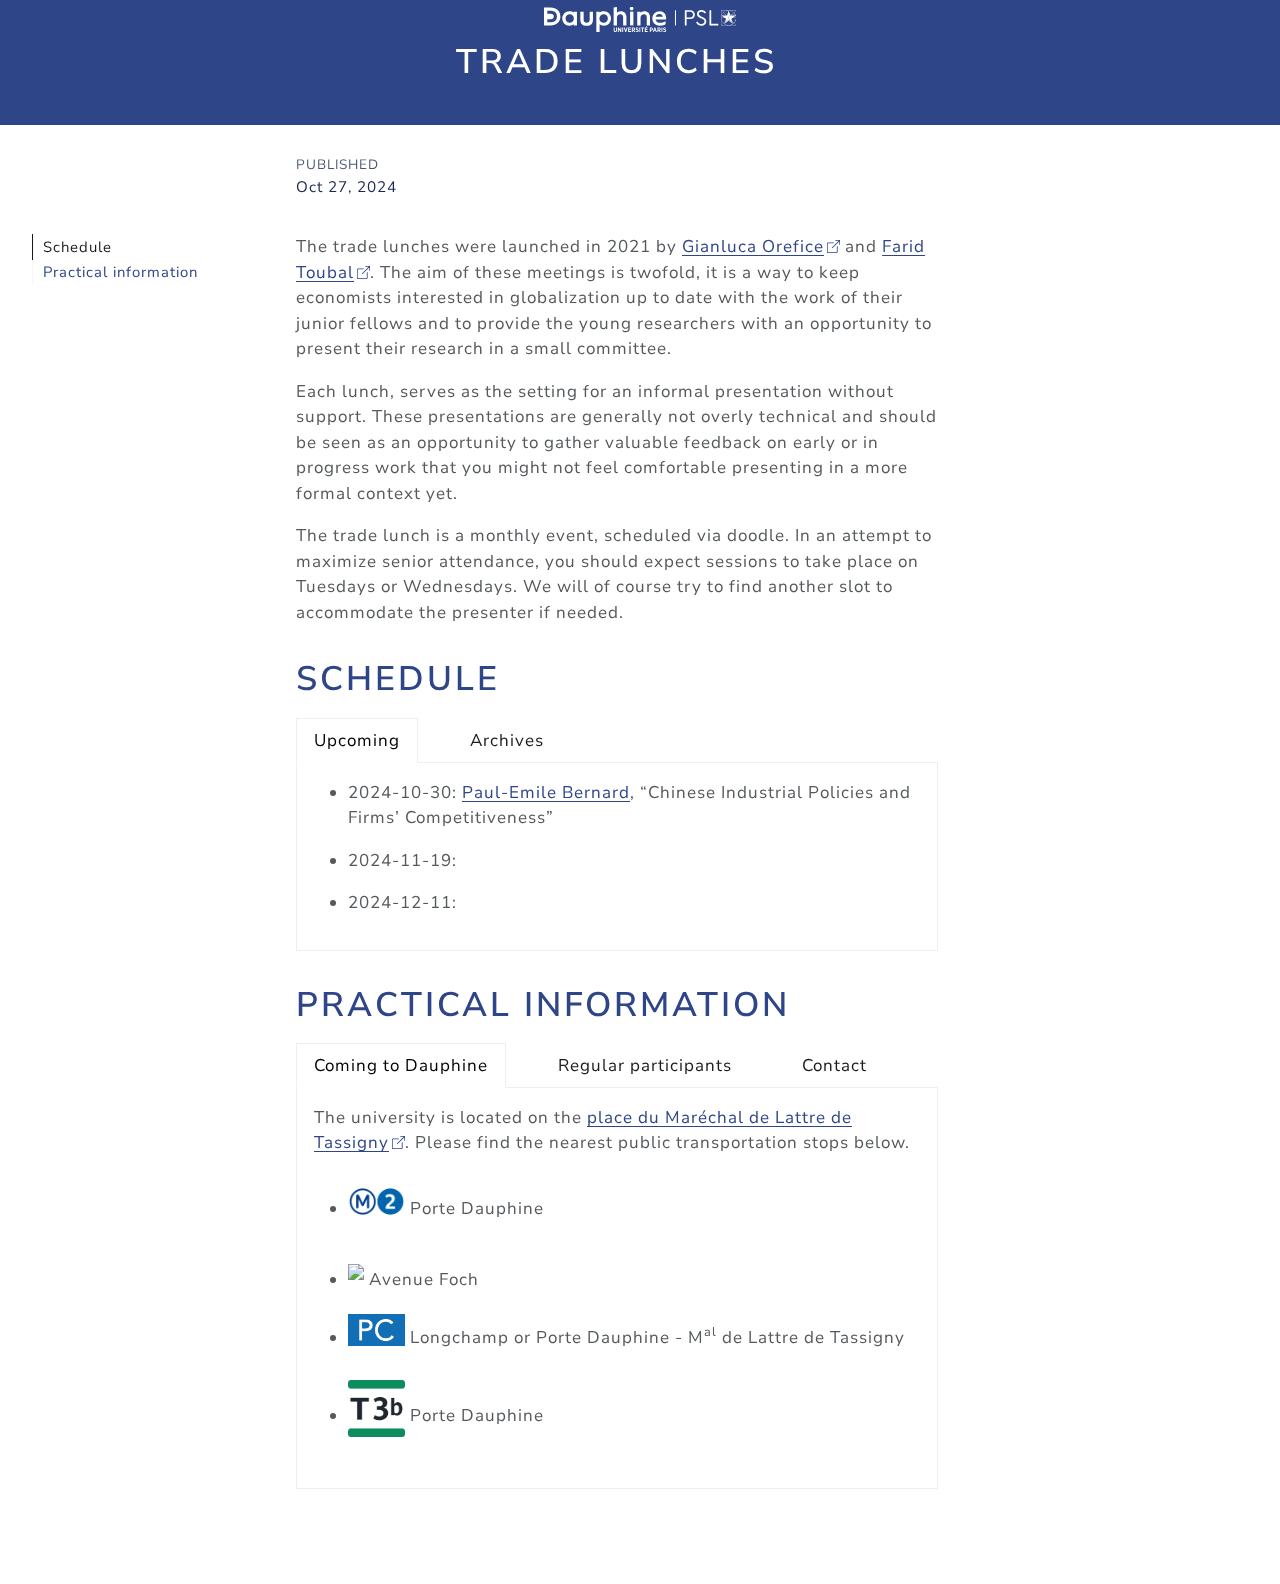
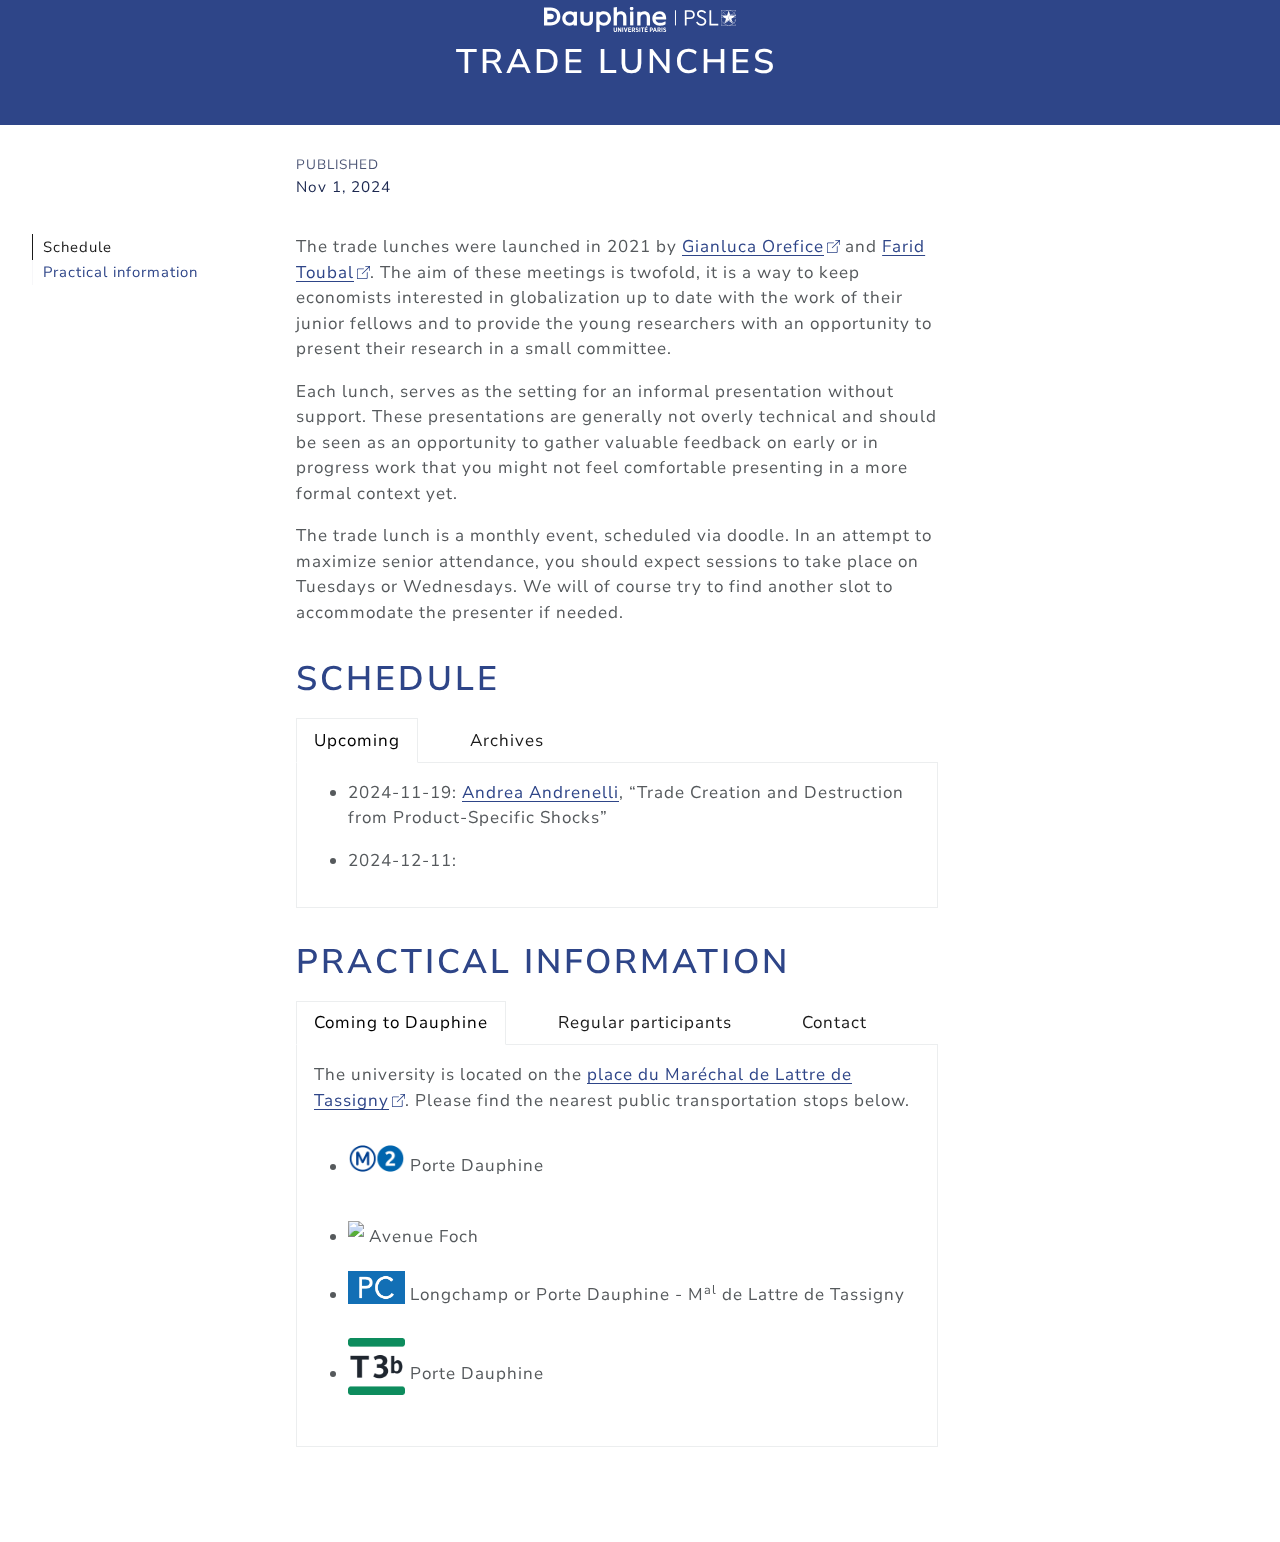
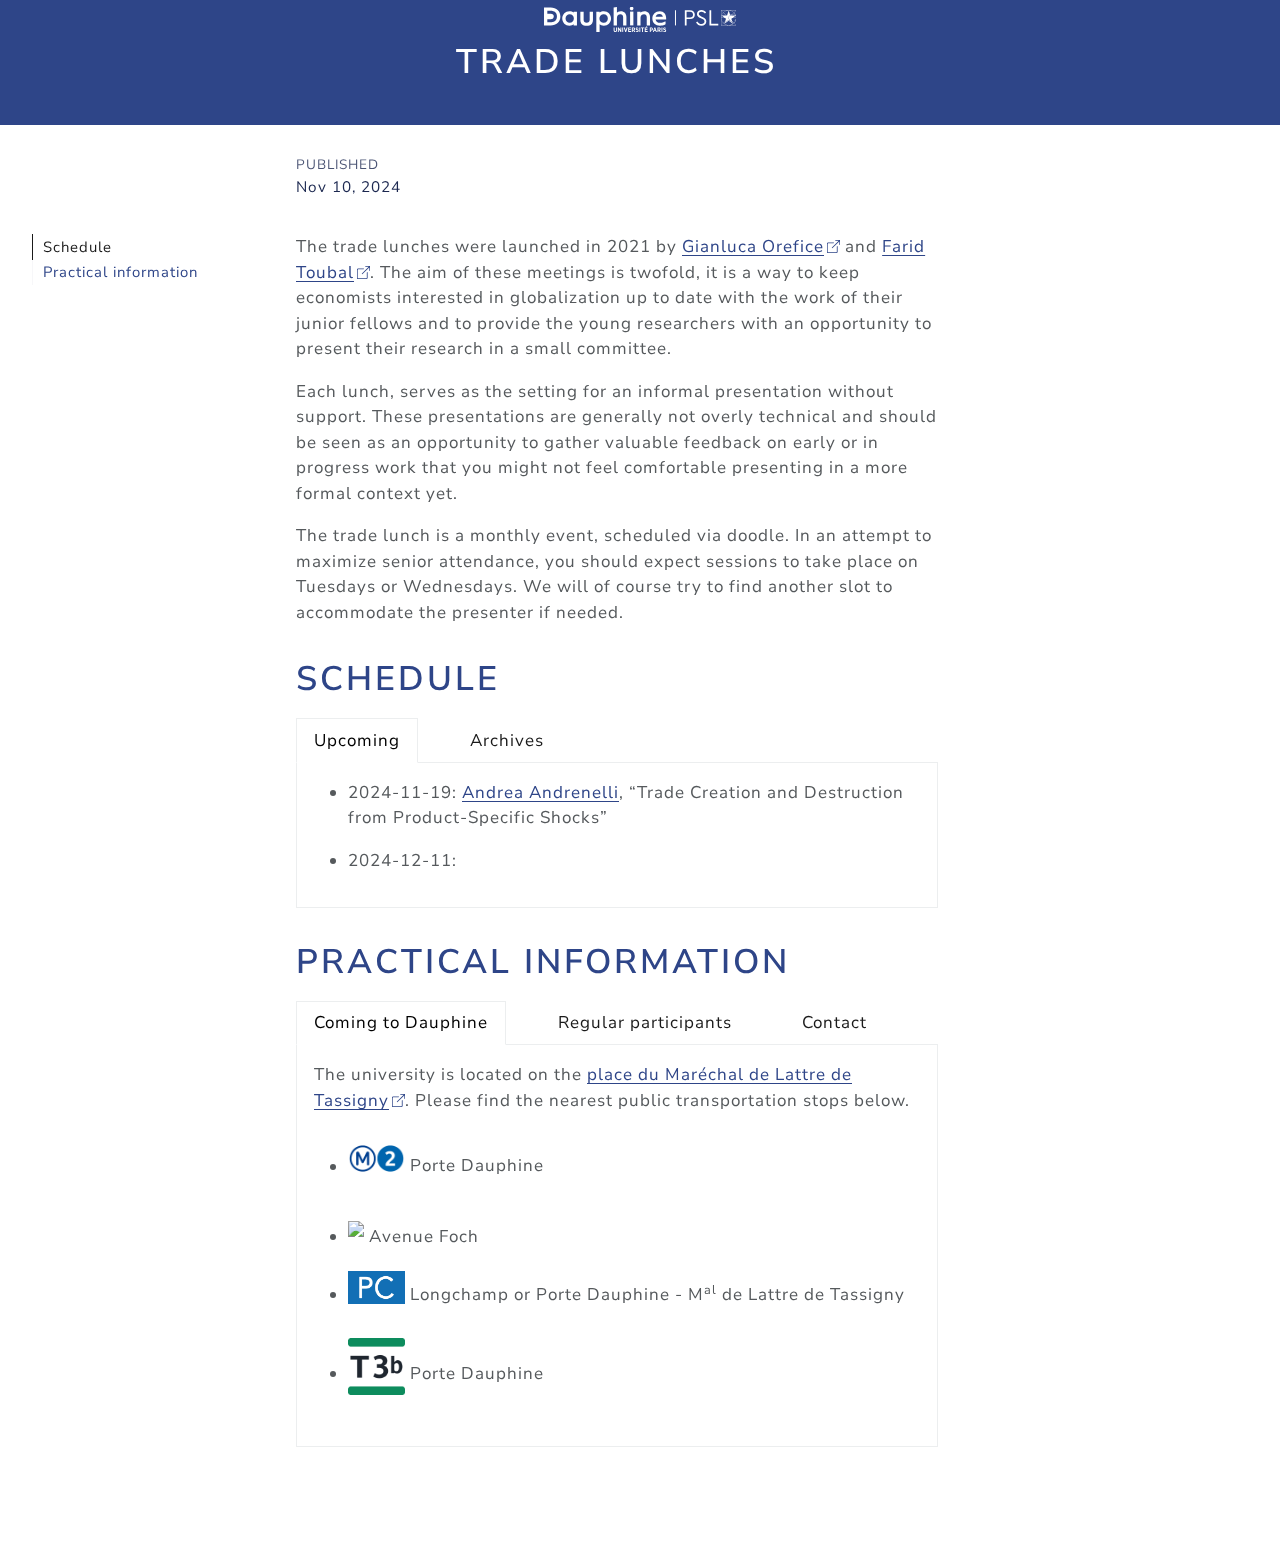
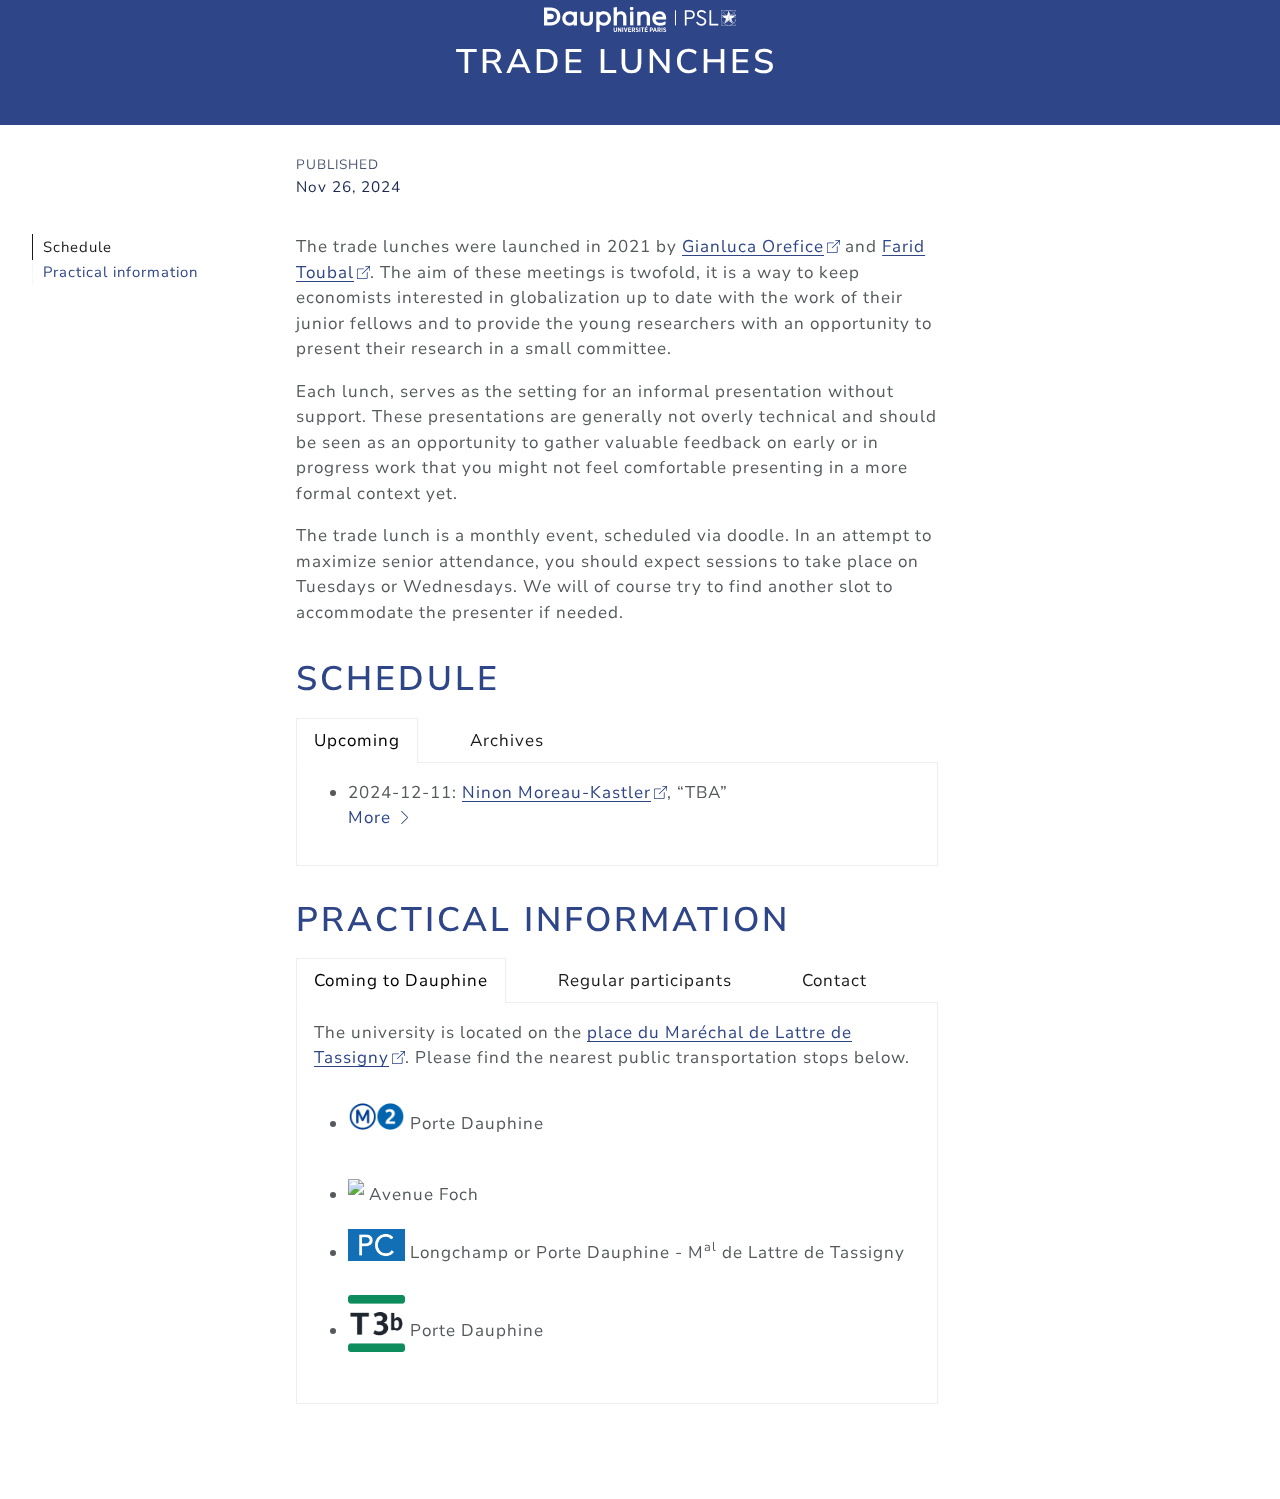
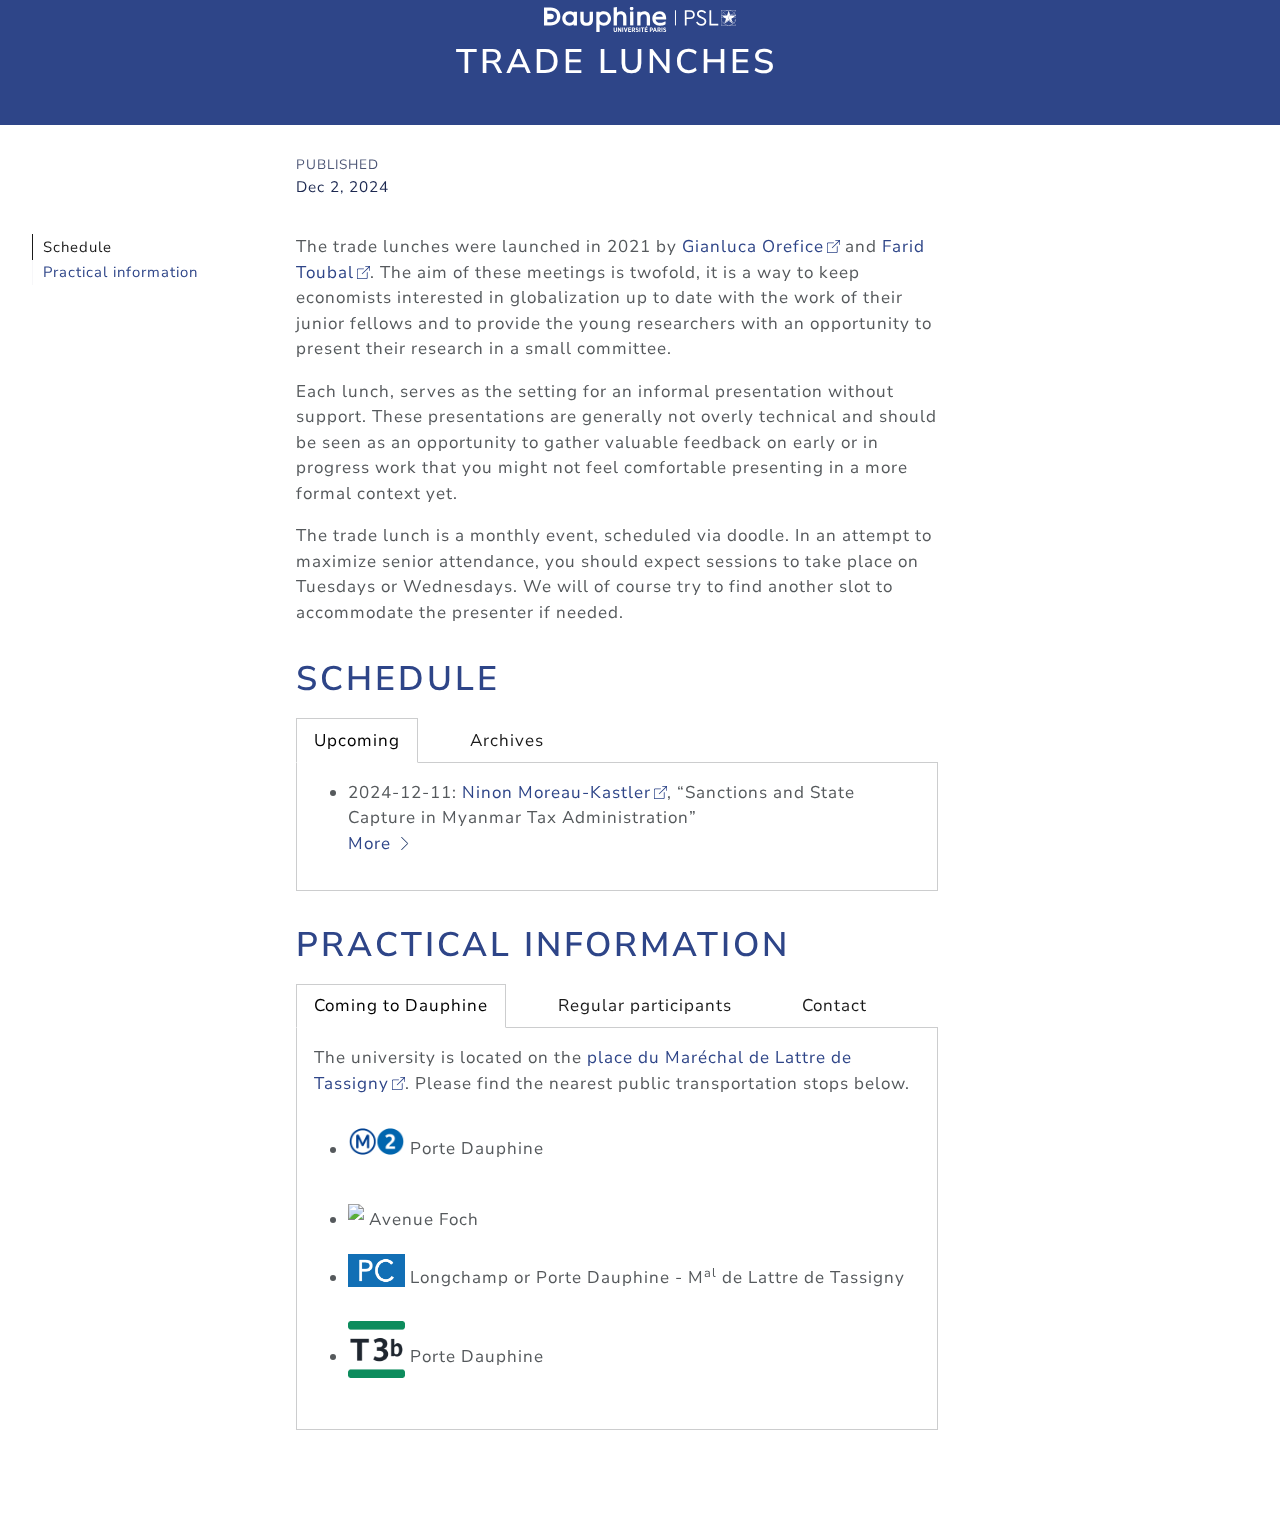
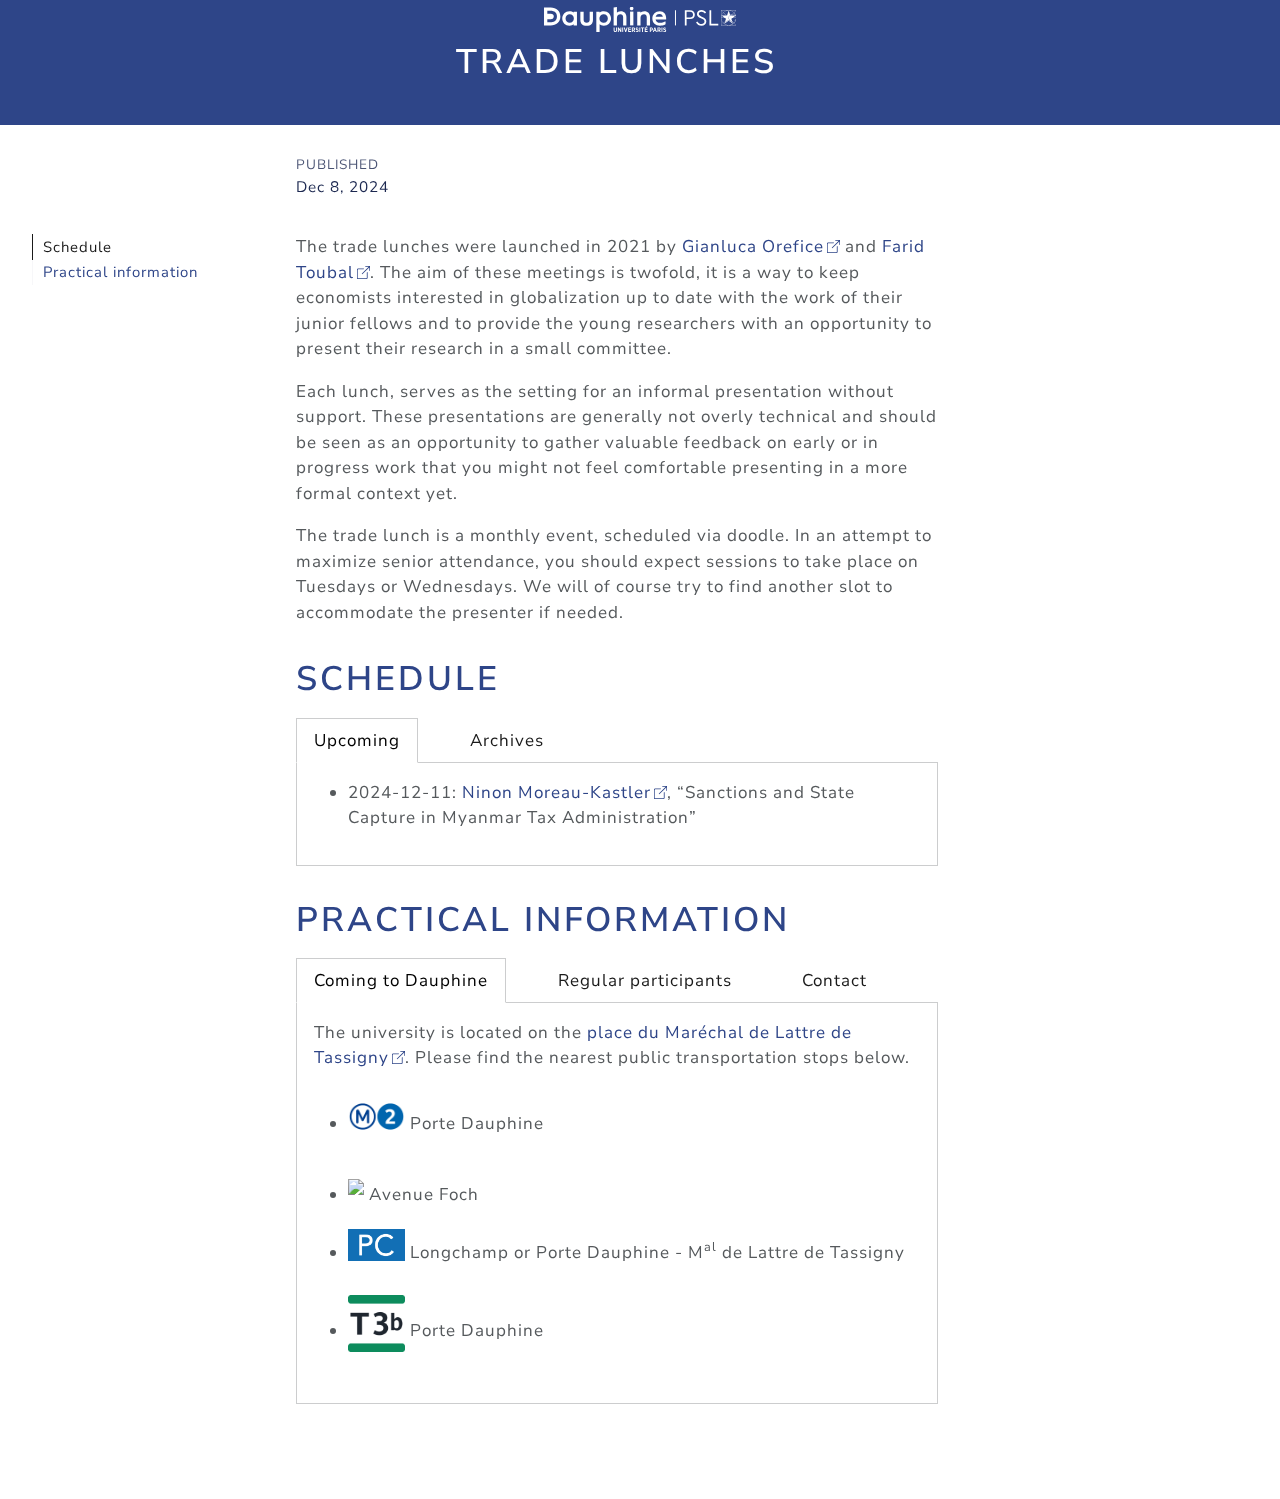
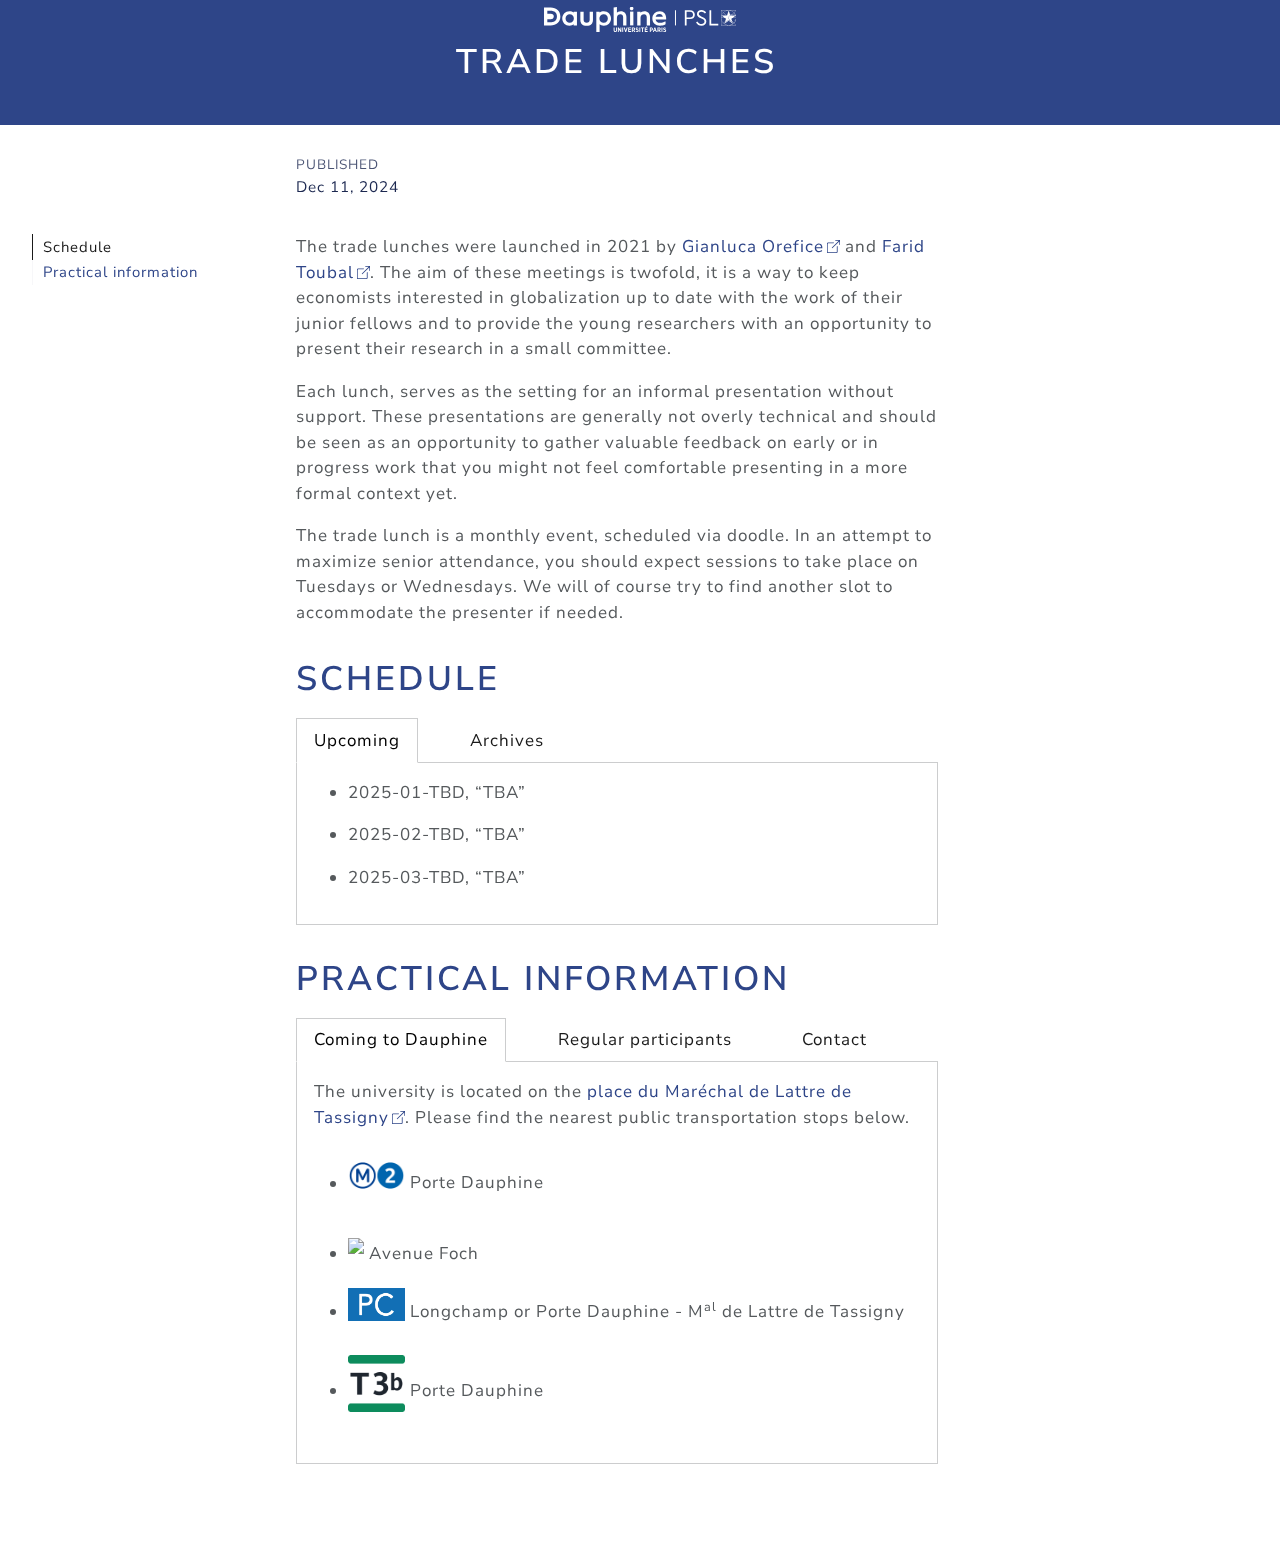
